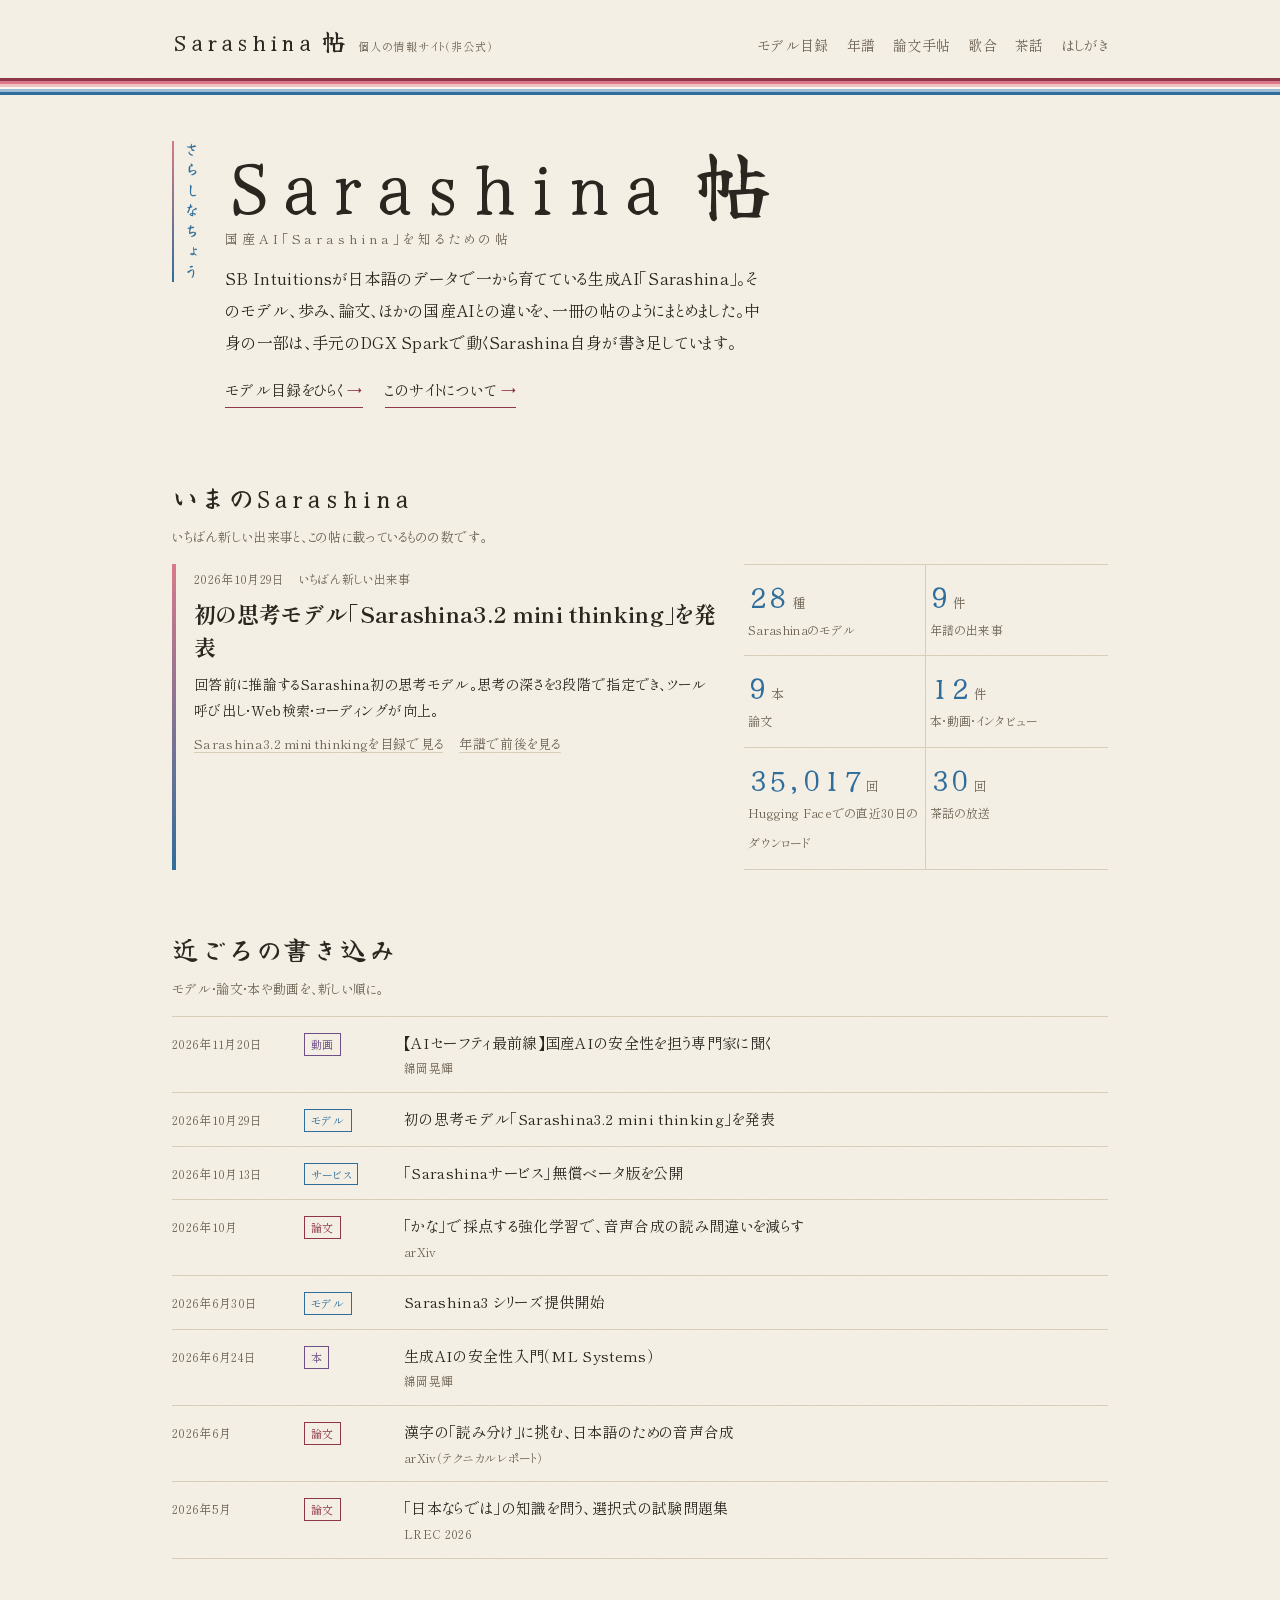
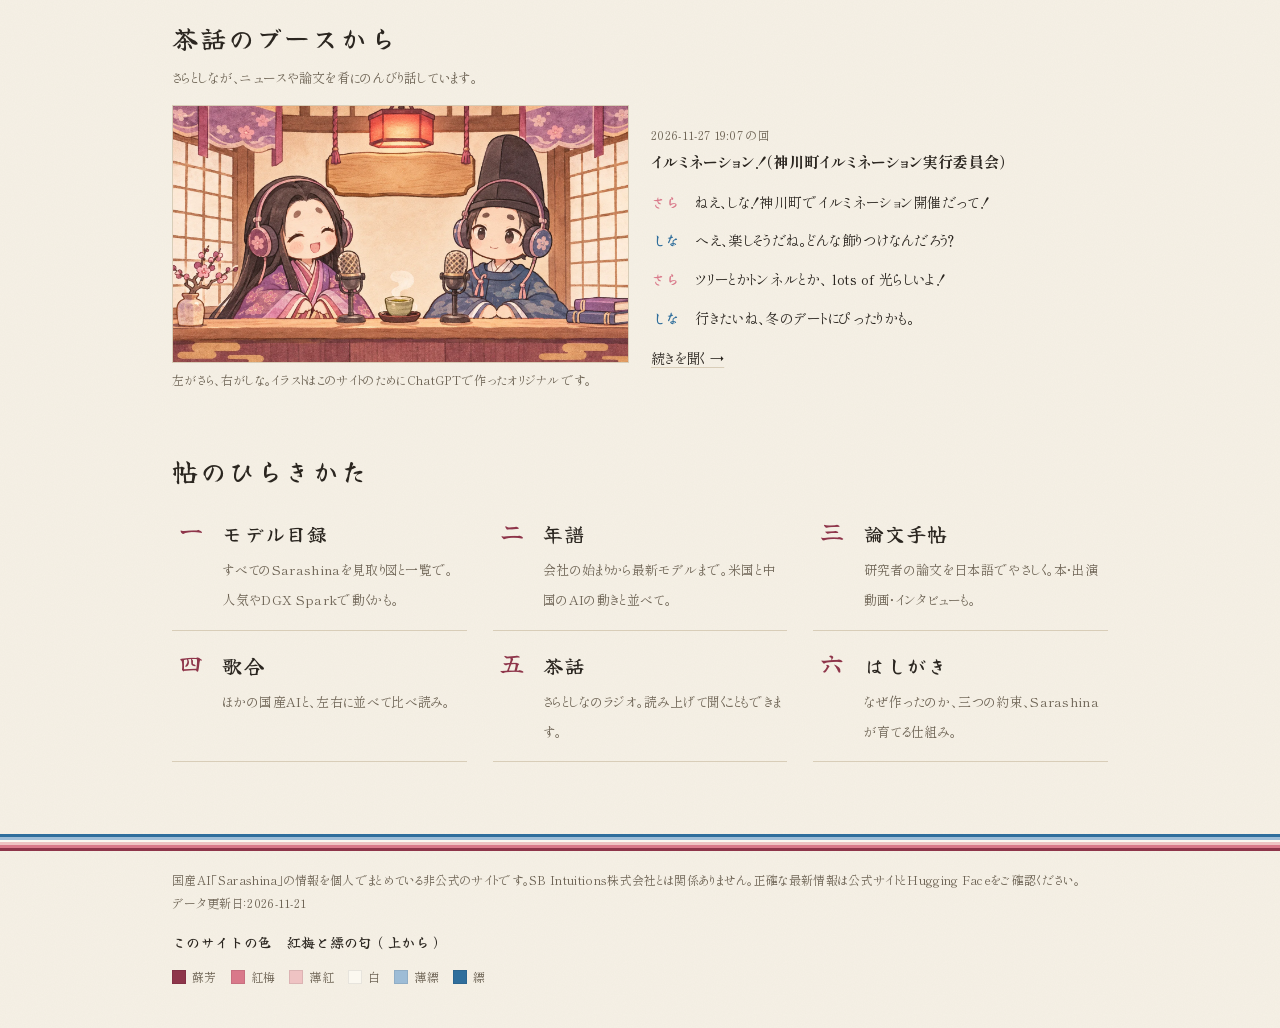
==== docs/index.html @ 3d603eda "茶話 2026-11-27 19:07：イルミネーション！（神川町イルミネーション実行委員会）" ====
<!DOCTYPE html>
<html lang="ja">
<head>
<meta charset="utf-8">
<meta name="viewport" content="width=device-width, initial-scale=1">
<meta name="theme-color" content="#F6F1E6">
<meta name="color-scheme" content="light only">
<title>Sarashina 帖（非公式）｜国産AI「Sarashina」を知るための帖</title>
<meta name="description" content="SB Intuitionsが日本で一から育てている生成AI「Sarashina」の、モデル・年譜・論文・比べ読み・ラジオをひとつにまとめた非公式ファンサイト。">
<style>
/* 3ページ共通のスタイル。色は :root の変数だけを変えれば全体に反映される。 */
/* 書体：見出しは筆の「Yuji Syuku」、本文は「Shippori Mincho」（どちらもGoogle Fonts） */
@import url("https://fonts.googleapis.com/css2?family=Yuji+Syuku&family=Shippori+Mincho:wght@400;600;700&display=swap");

:root {
  color-scheme: light;     /* スマホがダークモードでも、和紙の明るい地で見せる */

  /* 地と墨 */
  --paper: #F6F1E6;        /* 生成りの和紙 */
  --paper-2: #EEE6D6;      /* 練色（ねりいろ） */
  --ink: #2B2620;          /* 墨 */
  --sub: #6E6455;          /* 枯茶（からちゃ）寄りの灰 */
  --rule: #D8CDB8;         /* 砥粉（とのこ）寄り */

  /* 平安装束の色。帯（--juni）と、年譜の色分けに使う */
  --suou: #8E354A;         /* 蘇芳（すおう） */
  --kobai: #D9798A;        /* 紅梅（こうばい） */
  --usubeni: #EFC3C3;      /* 薄紅（うすべに） */
  --shiro: #FBF8F0;        /* 白 */
  --moegi: #9AAE3E;        /* 萌黄（もえぎ） */
  --usuhanada: #9DBCD6;    /* 薄縹（うすはなだ） */
  --hanada: #2F6E9C;       /* 縹（はなだ） */
  --futaai: #6E4F86;       /* 二藍（ふたあい） */
  --kikuchiba: #B4862E;    /* 黄朽葉（きくちば） */
  --aokuchiba: #6B7A33;    /* 青朽葉（あおくちば） */
  --nibi: #9A9387;         /* 鈍色（にびいろ） */
  --ouni: #C0623A;         /* 黄丹（おうに）寄りの丹 */

  --brand: var(--hanada);
  --accent: var(--suou);
  /* 「紅梅の匂」と「縹の匂」を白で分けたかさね（同じ色の濃淡を重ねる） */
  --juni: linear-gradient(180deg,
    var(--suou) 0 3px, var(--kobai) 3px 6px, var(--usubeni) 6px 9px, var(--shiro) 9px 11px,
    var(--usuhanada) 11px 14px, var(--hanada) 14px 17px);
  --kasane-v: linear-gradient(180deg, var(--kobai), var(--hanada));
  --c-company: var(--futaai);
  --c-release: var(--hanada);
  --c-service: var(--kikuchiba);
  --c-hf: var(--aokuchiba);
  --c-world: var(--nibi);
  --c-china: var(--ouni);
  --fude: "Yuji Syuku", "Hiragino Mincho ProN", "Yu Mincho", serif;
  --mincho: "Shippori Mincho", "Hiragino Mincho ProN", "Yu Mincho", serif;
  --gothic: var(--mincho);
}

* { box-sizing: border-box; }
html { -webkit-text-size-adjust: 100%; }
body {
  margin: 0; background: var(--paper); color: var(--ink);
  font-family: var(--mincho); font-size: 16px; line-height: 1.9;
  background-image: url("data:image/svg+xml,%3Csvg xmlns='http://www.w3.org/2000/svg' width='160' height='160'%3E%3Cfilter id='n'%3E%3CfeTurbulence type='fractalNoise' baseFrequency='.9' numOctaves='2' stitchTiles='stitch'/%3E%3CfeColorMatrix values='0 0 0 0 .45 0 0 0 0 .38 0 0 0 0 .28 0 0 0 .06 0'/%3E%3C/filter%3E%3Crect width='160' height='160' filter='url(%23n)'/%3E%3C/svg%3E");
  font-feature-settings: "palt"; letter-spacing: .02em;
}
a { color: inherit; text-decoration-color: var(--rule); text-underline-offset: 3px; }
a:hover { text-decoration-color: var(--brand); }

/* ---- 柱（サイト共通の見出し帯） ---- */
.masthead { position: relative; }
.masthead::after { content: ""; display: block; height: 17px; background: var(--juni); }
.masthead-inner {
  max-width: 980px; margin: 0 auto; padding: 18px 22px 14px;
  display: flex; align-items: baseline; justify-content: space-between; gap: 16px; flex-wrap: wrap;
}
.site-name { font-family: var(--fude); font-weight: 400; font-size: 24px; letter-spacing: .08em; text-decoration: none; }
.site-name small { font-family: var(--gothic); font-weight: 400; font-size: 11px; color: var(--sub); letter-spacing: .1em; margin-left: 10px; }
.site-nav { display: flex; flex-wrap: wrap; gap: 4px 18px; font-size: 14px; }
.site-nav a { text-decoration: none; color: var(--sub); padding-bottom: 3px; border-bottom: 2px solid transparent; }
.site-nav a[aria-current="page"] { color: var(--ink); border-bottom-color: var(--brand); }

/* ---- ページ見出し ---- */
.page-head {
  max-width: 980px; margin: 0 auto; padding: 46px 22px 26px;
  display: grid; grid-template-columns: auto 1fr; gap: 26px; align-items: start;
}
.tate {
  writing-mode: vertical-rl; font-family: var(--fude); font-size: 15px; letter-spacing: .35em;
  color: var(--brand); padding-left: 10px; line-height: 1;
  border-left: 2px solid transparent; border-image: var(--kasane-v) 1;
}
.page-head h1 {
  font-family: var(--fude); font-weight: 400; font-size: clamp(34px, 8vw, 52px);
  line-height: 1.2; margin: 0 0 14px; letter-spacing: .08em;
}
.page-head p { margin: 0; color: var(--sub); max-width: 40em; }

main { max-width: 980px; margin: 0 auto; padding: 0 22px 72px; }

/* ---- 絞り込み（ボタンではなく文字の並び） ---- */
.filters { border-top: 1px solid var(--rule); border-bottom: 1px solid var(--rule); padding: 10px 0; margin-bottom: 8px; }
.filter-row { display: flex; flex-wrap: wrap; align-items: baseline; gap: 4px 16px; padding: 4px 0; font-size: 14px; }
.filter-row .label { color: var(--sub); font-size: 12px; min-width: 4.5em; }
.opt {
  font: inherit; background: none; border: 0; padding: 0 0 2px; cursor: pointer; color: var(--sub);
  border-bottom: 1px solid transparent; letter-spacing: inherit;
}
.opt[aria-pressed="true"] { color: var(--ink); border-bottom-color: var(--brand); }
.opt:focus-visible, .search:focus-visible { outline: 2px solid var(--brand); outline-offset: 2px; }
.search {
  width: 100%; font: inherit; color: var(--ink); background: transparent;
  border: 0; border-bottom: 1px solid var(--rule); padding: 6px 0; margin-bottom: 6px;
}
.search::placeholder { color: var(--sub); }
.count { font-size: 12px; color: var(--sub); margin: 10px 0 0; }

/* ---- 目録の一項目 ---- */
.entry { border-bottom: 1px solid var(--rule); padding: 22px 0; }
.entry-meta { font-size: 12px; color: var(--sub); display: flex; flex-wrap: wrap; gap: 4px 14px; }
.entry-meta .kind { color: var(--accent); }
.entry h2 { font-family: var(--mincho); font-weight: 700; color: var(--ink); font-size: 21px; line-height: 1.45; margin: 4px 0 8px; letter-spacing: .03em; }
.entry p { margin: 6px 0; }
.mark { font-size: 11px; color: var(--sub); border: 1px solid var(--rule); padding: 0 6px; }
.mark.warn { color: var(--c-service); border-color: currentColor; }
.unk { color: var(--sub); }
.links { font-size: 13px; display: flex; flex-wrap: wrap; gap: 4px 16px; margin-top: 8px; color: var(--sub); }

.note { font-size: 12px; color: var(--sub); margin-top: 32px; line-height: 1.9; }

/* ---- 奥付 ---- */
.colophon::before { content: ""; display: block; height: 17px; background: var(--juni); transform: scaleY(-1); }
.colophon-inner { max-width: 980px; margin: 0 auto; padding: 18px 22px 40px; font-size: 12px; color: var(--sub); }

.irome { display: flex; flex-wrap: wrap; gap: 6px 14px; margin-top: 10px; }
.irome span { display: inline-flex; align-items: center; gap: 6px; }
.irome i { width: 14px; height: 14px; display: inline-block; background: var(--c); }
.irome-title { margin-top: 14px; font-family: var(--fude); font-size: 14px; color: var(--ink); }
.irome i { box-shadow: inset 0 0 0 1px rgba(0,0,0,.08); }

.hero { max-width: 980px; margin: 0 auto; padding: 46px 22px 10px;
  display: grid; grid-template-columns: auto 1fr; gap: 26px; align-items: start; }
.hero h1 { font-family: var(--fude); font-weight: 400; font-size: clamp(44px, 11vw, 76px); line-height: 1.1; margin: 0 0 16px; letter-spacing: .08em; }
.hero h1 small { display: block; font-family: var(--mincho); font-size: 13px; letter-spacing: .3em; color: var(--sub); margin-top: 8px; }
.hero .lead { font-size: 16px; line-height: 2; max-width: 34em; margin: 0 0 18px; }
.hero .go { display: flex; flex-wrap: wrap; gap: 10px 22px; font-size: 15px; }
.hero .go a { text-decoration: none; border-bottom: 1px solid var(--accent); padding-bottom: 2px; }
.hero .go a::after { content: " →"; color: var(--accent); }

.sec { margin-top: 54px; }
.sec > h2 { font-family: var(--fude); font-weight: 400; font-size: 26px; letter-spacing: .08em; margin: 0 0 4px; }
.sec > .sub { font-size: 13px; color: var(--sub); margin: 0 0 14px; }

/* いまのSarashina */
.now { display: grid; grid-template-columns: minmax(0, 3fr) minmax(0, 2fr); gap: 26px; align-items: stretch; }
.latest { border-left: 4px solid transparent; border-image: var(--kasane-v) 1; padding: 4px 0 4px 18px; }
.latest .meta { font-size: 12px; color: var(--sub); display: flex; flex-wrap: wrap; gap: 4px 14px; }
.latest h3 { font-size: 22px; line-height: 1.5; margin: 6px 0 8px; }
.latest p { margin: 0 0 8px; font-size: 14px; }
.counts { display: grid; grid-template-columns: repeat(2, minmax(0, 1fr)); gap: 0; border-top: 1px solid var(--rule); }
.counts a { display: block; padding: 12px 4px; border-bottom: 1px solid var(--rule); text-decoration: none; color: inherit; }
.counts a:nth-child(odd) { border-right: 1px solid var(--rule); }
.counts b { display: block; font-family: var(--fude); font-weight: 400; font-size: 30px; line-height: 1.2; color: var(--brand); }
.counts b small { font-family: var(--mincho); font-size: 13px; color: var(--sub); margin-left: 3px; }
.counts span { font-size: 12px; color: var(--sub); }

/* 近ごろの書き込み */
.recent { list-style: none; margin: 0; padding: 0; border-top: 1px solid var(--rule); }
.recent li { border-bottom: 1px solid var(--rule); }
.recent a { display: grid; grid-template-columns: 7.5em 5.5em 1fr; gap: 4px 12px; padding: 12px 0; text-decoration: none; color: inherit; align-items: baseline; }
.recent .d { font-size: 12px; color: var(--sub); }
.recent .k { font-size: 11px; color: var(--c, var(--brand)); border: 1px solid currentColor; padding: 0 6px; justify-self: start; }
.recent .t { font-size: 15px; }
.recent .t small { display: block; font-size: 12px; color: var(--sub); }
.recent a:hover .t { text-decoration: underline; }

/* 茶話 */
.booth { display: grid; grid-template-columns: minmax(0, 1fr) minmax(0, 1fr); gap: 22px; align-items: center; }
.booth figure { margin: 0; }
.booth img { width: 100%; height: auto; display: block; border: 1px solid var(--rule); }
.booth figcaption { font-size: 12px; color: var(--sub); margin-top: 6px; }
.talk .head { font-size: 12px; color: var(--sub); margin-bottom: 6px; }
.talk .head b { color: var(--ink); font-family: var(--mincho); font-size: 15px; display: block; margin-top: 2px; }
.talk .ln { display: grid; grid-template-columns: 2.6em 1fr; gap: 8px; padding: 6px 0; font-size: 14px; }
.talk .ln .who { font-family: var(--fude); color: var(--kobai); }
.talk .ln.shina .who { color: var(--hanada); }
.talk .more { display: inline-block; margin-top: 8px; font-size: 14px; }

/* 帖のひらきかた */
.guide { display: grid; grid-template-columns: repeat(auto-fill, minmax(280px, 1fr)); gap: 0 26px; }
.guide a { display: grid; grid-template-columns: 2.4em 1fr; gap: 0 12px; padding: 16px 0; border-bottom: 1px solid var(--rule); text-decoration: none; color: inherit; }
.guide .n { font-family: var(--fude); font-size: 24px; color: var(--accent); line-height: 1.3; text-align: center; }
.guide b { display: block; font-family: var(--fude); font-weight: 400; font-size: 20px; letter-spacing: .06em; }
.guide span { font-size: 13px; color: var(--sub); }
.guide a:hover b { color: var(--brand); }

@media (max-width: 720px) {
  .now, .booth { grid-template-columns: 1fr; }
  .recent a { grid-template-columns: 6.8em 1fr; }
  .recent .t { grid-column: 1 / -1; }
}
</style>
</head>
<body>
<header class="masthead"><div class="masthead-inner"><a class="site-name" href="index.html">Sarashina 帖<small>個人の情報サイト（非公式）</small></a><nav class="site-nav" aria-label="サイト内"><a href="models.html">モデル目録</a><a href="timeline.html">年譜</a><a href="papers.html">論文手帖</a><a href="utaawase.html">歌合</a><a href="chat.html">茶話</a><a href="about.html">はしがき</a></nav></div></header>
<div class="hero">
  <div class="tate" aria-hidden="true">さらしなちょう</div>
  <div>
    <h1>Sarashina 帖<small>国産AI「Sarashina」を知るための帖</small></h1>
    <p class="lead">SB Intuitionsが日本語のデータで一から育てている生成AI「Sarashina」。そのモデル、歩み、論文、ほかの国産AIとの違いを、一冊の帖のようにまとめました。中身の一部は、手元のDGX Sparkで動くSarashina自身が書き足しています。</p>
    <div class="go">
      <a href="models.html">モデル目録をひらく</a>
      <a href="about.html">このサイトについて</a>
    </div>
  </div>
</div>

<main>
  <section class="sec" aria-labelledby="h-now">
    <h2 id="h-now">いまのSarashina</h2>
    <p class="sub">いちばん新しい出来事と、この帖に載っているものの数です。</p>
    <div class="now">
      <div class="latest" id="latest"></div>
      <div class="counts" id="counts"></div>
    </div>
  </section>

  <section class="sec" aria-labelledby="h-recent">
    <h2 id="h-recent">近ごろの書き込み</h2>
    <p class="sub">モデル・論文・本や動画を、新しい順に。</p>
    <ul class="recent" id="recent"></ul>
  </section>

  <section class="sec" aria-labelledby="h-chat">
    <h2 id="h-chat">茶話のブースから</h2>
    <p class="sub">さらとしなが、ニュースや論文を肴にのんびり話しています。</p>
    <div class="booth">
      <figure>
        <a href="chat.html"><img src="img/booth.webp" width="1600" height="900" alt="ラジオブースでマイクの前に座る、平安装束のさらとしな"></a>
        <figcaption>左がさら、右がしな。イラストはこのサイトのためにChatGPTで作ったオリジナルです。</figcaption>
      </figure>
      <div class="talk" id="talk"></div>
    </div>
  </section>

  <section class="sec" aria-labelledby="h-guide">
    <h2 id="h-guide">帖のひらきかた</h2>
    <div class="guide">
      <a href="models.html"><span class="n">一</span><div><b>モデル目録</b><span>すべてのSarashinaを見取り図と一覧で。人気やDGX Sparkで動くかも。</span></div></a>
      <a href="timeline.html"><span class="n">二</span><div><b>年譜</b><span>会社の始まりから最新モデルまで。米国と中国のAIの動きと並べて。</span></div></a>
      <a href="papers.html"><span class="n">三</span><div><b>論文手帖</b><span>研究者の論文を日本語でやさしく。本・出演動画・インタビューも。</span></div></a>
      <a href="utaawase.html"><span class="n">四</span><div><b>歌合</b><span>ほかの国産AIと、左右に並べて比べ読み。</span></div></a>
      <a href="chat.html"><span class="n">五</span><div><b>茶話</b><span>さらとしなのラジオ。読み上げて聞くこともできます。</span></div></a>
      <a href="about.html"><span class="n">六</span><div><b>はしがき</b><span>なぜ作ったのか、三つの約束、Sarashinaが育てる仕組み。</span></div></a>
    </div>
  </section>
</main>
<footer class="colophon"><div class="colophon-inner">国産AI「Sarashina」の情報を個人でまとめている非公式のサイトです。SB Intuitions株式会社とは関係ありません。正確な最新情報は公式サイトとHugging Faceをご確認ください。<br>データ更新日：<span id="updated"></span><div class="irome-title">このサイトの色　紅梅と縹の匂（上から）</div><div class="irome"><span style="--c:var(--suou)"><i></i>蘇芳</span><span style="--c:var(--kobai)"><i></i>紅梅</span><span style="--c:var(--usubeni)"><i></i>薄紅</span><span style="--c:var(--shiro)"><i></i>白</span><span style="--c:var(--usuhanada)"><i></i>薄縹</span><span style="--c:var(--hanada)"><i></i>縹</span></div></div></footer>

<script id="site-data" type="application/json">{"updated_at": "2026-11-21", "models": [{"id": "sarashina1-7b", "name": "Sarashina1-7B", "generation": "Sarashina1", "kind": "base", "modality": ["text"], "params_b": 7, "architecture": "GPT-NeoX（RoPE）", "training_tokens": "1.0T", "context_length": null, "license": {"name": "MIT", "commercial": true}, "availability": "open_weights", "released": "2024-06-07", "hf_repo": "sbintuitions/sarashina1-7b", "spark": "ok", "notes": "指示チューニングなしの事前学習モデル。", "sources": ["https://huggingface.co/sbintuitions/sarashina1-65b"]}, {"id": "sarashina1-13b", "name": "Sarashina1-13B", "generation": "Sarashina1", "kind": "base", "modality": ["text"], "params_b": 13, "architecture": "GPT-NeoX（RoPE）", "training_tokens": "1.0T", "context_length": null, "license": {"name": "MIT", "commercial": true}, "availability": "open_weights", "released": "2024-06-07", "hf_repo": "sbintuitions/sarashina1-13b", "spark": "ok", "notes": "指示チューニングなしの事前学習モデル。", "sources": ["https://huggingface.co/sbintuitions/sarashina1-65b"]}, {"id": "sarashina1-65b", "name": "Sarashina1-65B", "generation": "Sarashina1", "kind": "base", "modality": ["text"], "params_b": 65, "architecture": "GPT-NeoX（RoPE）、80層、語彙51,200", "training_tokens": "800B", "context_length": null, "license": {"name": "MIT", "commercial": true}, "availability": "open_weights", "released": "2024-06-07", "hf_repo": "sbintuitions/sarashina1-65b", "spark": "quant", "notes": "日本語Common Crawl（クリーニング後 約550Bトークン）で学習。指示チューニングなし。", "sources": ["https://huggingface.co/sbintuitions/sarashina1-65b"]}, {"id": "sarashina2-7b", "name": "Sarashina2-7B", "generation": "Sarashina2", "kind": "base", "modality": ["text"], "params_b": 7, "architecture": "Llama系（RoPE、SwiGLU）、語彙102,400", "training_tokens": "2.1T", "context_length": null, "license": {"name": "MIT", "commercial": true}, "availability": "open_weights", "released": "2024-06-07", "hf_repo": "sbintuitions/sarashina2-7b", "spark": "ok", "notes": "トークナイザは use_fast=False 指定が必要。指示チューニングなし。", "sources": ["https://huggingface.co/sbintuitions/sarashina2-7b", "https://labindex.pages.dev/outputs/sb-intuitions/sarashina2"]}, {"id": "sarashina2-13b", "name": "Sarashina2-13B", "generation": "Sarashina2", "kind": "base", "modality": ["text"], "params_b": 13, "architecture": "Llama系（RoPE、SwiGLU）、語彙102,400", "training_tokens": "2.1T", "context_length": null, "license": {"name": "MIT", "commercial": true}, "availability": "open_weights", "released": "2024-06-07", "hf_repo": "sbintuitions/sarashina2-13b", "spark": "ok", "notes": "Sarashina2-Vision-14Bのベース。指示チューニングなし。", "sources": ["https://labindex.pages.dev/outputs/sb-intuitions/sarashina2"]}, {"id": "sarashina2-70b", "name": "Sarashina2-70B", "generation": "Sarashina2", "kind": "base", "modality": ["text"], "params_b": 70, "architecture": "Llama系、80層、隠れ次元8192、語彙102,400", "training_tokens": "2.1T", "context_length": null, "license": {"name": "MIT", "commercial": true}, "availability": "open_weights", "released": "2024-08-06", "hf_repo": "sbintuitions/sarashina2-70b", "spark": "quant", "notes": "Sarashina2-8x70Bのベース。指示チューニングなし。", "sources": ["https://labindex.pages.dev/outputs/sb-intuitions/sarashina2"]}, {"id": "sarashina2-8x70b", "name": "Sarashina2-8x70B", "generation": "Sarashina2", "kind": "base", "modality": ["text"], "params_b": 465, "architecture": "MoE（Sarashina2-70Bをsparse upcycling）", "training_tokens": null, "context_length": null, "license": {"name": "Sarashina Model NonCommercial License", "commercial": false}, "availability": "open_weights", "released": "2024-11-05", "hf_repo": "sbintuitions/sarashina2-8x70b", "spark": "no", "notes": "公式発表は2024-11-08。BF16推論にはH100×16台が必要とされる。「4,600億パラメータ」はこのモデルの総パラメータ数。", "sources": ["https://huggingface.co/sbintuitions/sarashina2-8x70b", "https://www.sbintuitions.co.jp/en/news/press/20241108_01"]}, {"id": "sarashina2.1-1b", "name": "Sarashina2.1-1B", "generation": "Sarashina2.1", "kind": "base", "modality": ["text"], "params_b": 1, "architecture": null, "training_tokens": "10T（第1段階）", "context_length": null, "license": {"name": null, "commercial": null}, "availability": "open_weights", "released": "2024-11-26", "hf_repo": "sbintuitions/sarashina2.1-1b", "spark": "ok", "notes": "sarashina-embedding-v1-1bのベース。", "sources": ["https://huggingface.co/sbintuitions/sarashina2.1-1b"]}, {"id": "sarashina2.2-0.5b-instruct", "name": "Sarashina2.2-0.5B-instruct-v0.1", "generation": "Sarashina2.2", "kind": "instruct", "modality": ["text"], "params_b": 0.5, "architecture": null, "training_tokens": null, "context_length": null, "license": {"name": "MIT", "commercial": true}, "availability": "open_weights", "released": "2025-02-26", "hf_repo": "sbintuitions/sarashina2.2-0.5b-instruct-v0.1", "spark": "ok", "notes": "Japanese MT Bench 4.55。エッジ・軽量用途。", "sources": ["https://huggingface.co/sbintuitions/sarashina2.2-0.5b-instruct-v0.1"]}, {"id": "sarashina2.2-1b-instruct", "name": "Sarashina2.2-1B-instruct-v0.1", "generation": "Sarashina2.2", "kind": "instruct", "modality": ["text"], "params_b": 1, "architecture": null, "training_tokens": null, "context_length": null, "license": {"name": "MIT", "commercial": true}, "availability": "open_weights", "released": "2025-02-26", "hf_repo": "sbintuitions/sarashina2.2-1b-instruct-v0.1", "spark": "ok", "notes": "Japanese MT Bench 5.09。", "sources": ["https://huggingface.co/sbintuitions/sarashina2.2-1b-instruct-v0.1"]}, {"id": "sarashina2.2-3b-instruct", "name": "Sarashina2.2-3B-instruct-v0.1", "generation": "Sarashina2.2", "kind": "instruct", "modality": ["text"], "params_b": 3, "architecture": null, "training_tokens": null, "context_length": null, "license": {"name": "MIT", "commercial": true}, "availability": "open_weights", "released": "2025-02-26", "hf_repo": "sbintuitions/sarashina2.2-3b-instruct-v0.1", "spark": "ok", "notes": "Elyza-tasks-100 3.75、Japanese MT Bench 6.51。ローカルで動くSarashinaの本命。このサイトの更新担当候補。", "sources": ["https://huggingface.co/sbintuitions/sarashina2.2-3b-instruct-v0.1"]}, {"id": "sarashina2.2-base", "name": "Sarashina2.2-0.5B / 1B / 3B（事前学習）", "generation": "Sarashina2.2", "kind": "base", "modality": ["text"], "params_b": 3, "architecture": null, "training_tokens": null, "context_length": null, "license": {"name": "MIT", "commercial": true}, "availability": "open_weights", "released": "2025-03-03", "hf_repo": "sbintuitions/sarashina2.2-3b", "spark": "ok", "notes": "0.5B・1B・3Bの3サイズ。3段階の学習で構築。ファインチューニングの土台向け。", "sources": ["https://huggingface.co/sbintuitions/sarashina2.2-3b", "https://huggingface.co/sbintuitions/sarashina2.2-1b"], "short": "0.5〜3B", "hf_repos": ["sbintuitions/sarashina2.2-0.5b", "sbintuitions/sarashina2.2-1b", "sbintuitions/sarashina2.2-3b"]}, {"id": "sarashina2-vision-8b", "name": "Sarashina2-Vision-8B", "generation": "Sarashina2", "kind": "vision", "modality": ["text", "image"], "params_b": 8, "architecture": null, "training_tokens": null, "context_length": null, "license": {"name": null, "commercial": null}, "availability": "open_weights", "released": "2025-03-09", "hf_repo": "sbintuitions/sarashina2-vision-8b", "spark": "ok", "notes": "画像理解（VLM）。", "sources": ["https://huggingface.co/sbintuitions/sarashina2-vision-8b"]}, {"id": "sarashina2-vision-14b", "name": "Sarashina2-Vision-14B", "generation": "Sarashina2", "kind": "vision", "modality": ["text", "image"], "params_b": 14, "architecture": "Sarashina2-13B ＋ Qwen2-VL-7Bの画像エンコーダ", "training_tokens": null, "context_length": null, "license": {"name": "MIT", "commercial": true}, "availability": "open_weights", "released": "2025-03-09", "hf_repo": "sbintuitions/sarashina2-vision-14b", "spark": "ok", "notes": "画像理解（VLM）。", "sources": ["https://huggingface.co/sbintuitions/sarashina2-vision-14b"]}, {"id": "sarashina-embedding-v1-1b", "name": "Sarashina-Embedding-v1-1B", "generation": "Embedding", "kind": "embedding", "modality": ["text"], "params_b": 1.2, "architecture": "Sarashina2.1-1Bベース、1,792次元", "training_tokens": null, "context_length": 8192, "license": {"name": "Sarashina Model NonCommercial License", "commercial": false}, "availability": "open_weights", "released": "2024-11-22", "hf_repo": "sbintuitions/sarashina-embedding-v1-1b", "spark": "ok", "notes": "公開当時、JMTEB 16データセット平均で最高水準。", "sources": ["https://huggingface.co/sbintuitions/sarashina-embedding-v1-1b"], "lineage": "Sarashina2.1"}, {"id": "sarashina-embedding-v2-1b", "name": "Sarashina-Embedding-v2-1B", "generation": "Embedding", "kind": "embedding", "modality": ["text"], "params_b": 1, "architecture": null, "training_tokens": null, "context_length": 8192, "license": {"name": "Sarashina Model NonCommercial License", "commercial": false}, "availability": "open_weights", "released": "2025-07-30", "hf_repo": "sbintuitions/sarashina-embedding-v2-1b", "spark": "ok", "notes": "", "sources": ["https://www.issoh.co.jp/tech/details/11856/"], "lineage": "Sarashina2.2"}, {"id": "sarashina2.2-vision-3b", "name": "Sarashina2.2-Vision-3B", "generation": "Sarashina2.2", "kind": "vision", "modality": ["text", "image"], "params_b": 3.8, "architecture": null, "training_tokens": null, "context_length": null, "license": {"name": "MIT", "commercial": true}, "availability": "open_weights", "released": "2025-11-19", "hf_repo": "sbintuitions/sarashina2.2-vision-3b", "spark": "ok", "notes": "画像理解（VLM）。", "sources": ["https://www.issoh.co.jp/tech/details/11856/"]}, {"id": "sarashina2-mini", "name": "Sarashina2 mini", "generation": "Sarashina2", "kind": "instruct", "modality": ["text"], "params_b": null, "architecture": null, "training_tokens": null, "context_length": null, "license": {"name": "API（提供元の利用規約に従う）", "commercial": null}, "availability": "api", "released": "2025-11", "hf_repo": null, "spark": "api", "notes": "商用APIとして提供。Sarashina3の提供開始に伴い、旧Sarashina APIは新規申し込みを終了。", "sources": ["https://weel.co.jp/media/tech/sarashina/", "https://www.issoh.co.jp/tech/details/11856/"]}, {"id": "sarashina2.2-ocr", "name": "Sarashina2.2-OCR", "generation": "Sarashina2.2", "kind": "ocr", "modality": ["text", "image"], "params_b": 3, "architecture": null, "training_tokens": null, "context_length": null, "license": {"name": "MIT", "commercial": true}, "availability": "open_weights", "released": "2026-03-22", "hf_repo": "sbintuitions/sarashina2.2-ocr", "spark": "ok", "notes": "日英ドキュメントOCR。縦書きや複雑なレイアウトの日本語文書に強い（VJRODaでCER 22.6）。HF上の表示は4B。", "sources": ["https://huggingface.co/sbintuitions/sarashina2.2-ocr", "https://www.issoh.co.jp/tech/details/11856/"]}, {"id": "sarashina2.2-tts", "name": "Sarashina2.2-TTS", "generation": "Sarashina2.2", "kind": "tts", "modality": ["text", "audio"], "params_b": 0.8, "architecture": "Sarashina2.2-0.5Bベース", "training_tokens": null, "context_length": null, "license": {"name": "Sarashina Model NonCommercial License", "commercial": false}, "availability": "open_weights", "released": "2026-04-16", "hf_repo": "sbintuitions/sarashina2.2-tts", "spark": "ok", "notes": "日本語中心の音声合成。短い参照音声からのゼロショット話者生成、ナレーション・放送・会話などの話し方、日英の混在に対応。", "sources": ["https://huggingface.co/sbintuitions/sarashina2.2-tts"]}, {"id": "sarashina3-mini", "name": "Sarashina3 mini", "generation": "Sarashina3", "kind": "instruct", "modality": ["text"], "params_b": null, "architecture": "フルスクラッチ開発", "training_tokens": "約30T", "context_length": 131072, "license": {"name": "API（提供元の利用規約に従う）", "commercial": null}, "availability": "api", "released": "2026-06-30", "hf_repo": null, "spark": "api", "notes": "標準モデル。ツール呼び出し対応。公式評価で全体的にGPT-4.1やQwen3-235B-A22B-Instruct-2507と同程度、日本文化QA（JamC-QA）では上回る。Cloud PF Type Aと、無償ベータの「Sarashinaサービス」で利用可能。", "sources": ["https://www.sbintuitions.co.jp/blog/entry/2026/06/30/100000/", "https://docs.sarashina.ai/models"]}, {"id": "sarashina3-nano", "name": "Sarashina3 nano", "generation": "Sarashina3", "kind": "instruct", "modality": ["text"], "params_b": null, "architecture": "フルスクラッチ開発", "training_tokens": "約30T", "context_length": 131072, "license": {"name": "API（提供元の利用規約に従う）", "commercial": null}, "availability": "api", "released": "2026-06-30", "hf_repo": null, "spark": "api", "notes": "軽量・高速モデル。分類・タグ付け・要約などの大量処理向け。公式評価で日本語などでQwen3-4B-Instruct-2507を上回る。", "sources": ["https://www.sbintuitions.co.jp/blog/entry/2026/06/30/100000/", "https://docs.sarashina.ai/models"]}, {"id": "sarashina3-guard", "name": "Sarashina3 guard", "generation": "Sarashina3", "kind": "guard", "modality": ["text"], "params_b": null, "architecture": null, "training_tokens": null, "context_length": 65536, "license": {"name": "API（提供元の利用規約に従う）", "commercial": null}, "availability": "api", "released": "2026-06-30", "hf_repo": null, "spark": "api", "notes": "入力の安全性を判定する専用モデル（文章は生成しない）。有害な入力にはT1〜T12のカテゴリコードを返す。", "sources": ["https://docs.sarashina.ai/models"]}, {"id": "sarashina3-embedding", "name": "Sarashina3 embedding", "generation": "Sarashina3", "kind": "embedding", "modality": ["text"], "params_b": null, "architecture": "1,536次元（256次元まで削減可）", "training_tokens": null, "context_length": 8000, "license": {"name": "API（提供元の利用規約に従う）", "commercial": null}, "availability": "api", "released": "2026-06-30", "hf_repo": null, "spark": "api", "notes": "検索・分類・クラスタリングなど7種類のタスク指定に対応。", "sources": ["https://docs.sarashina.ai/models"]}, {"id": "sarashina3-rerank", "name": "Sarashina3 rerank", "generation": "Sarashina3", "kind": "rerank", "modality": ["text"], "params_b": null, "architecture": "クロスエンコーダ", "training_tokens": null, "context_length": 8000, "license": {"name": "API（提供元の利用規約に従う）", "commercial": null}, "availability": "api", "released": "2026-06-30", "hf_repo": null, "spark": "api", "notes": "検索結果やRAG候補の並べ替え。独自の順位付けルールを指定できるCUSTOMIZEモードあり。", "sources": ["https://docs.sarashina.ai/models"]}, {"id": "sarashina3-translate", "name": "Sarashina3 translate", "generation": "Sarashina3", "kind": "translate", "modality": ["text"], "params_b": null, "architecture": null, "training_tokens": null, "context_length": null, "license": {"name": "API（提供元の利用規約に従う）", "commercial": null}, "availability": "api", "released": "2026-10-13", "hf_repo": null, "spark": "api", "notes": "日英・英日翻訳。無償ベータ「Sarashinaサービス」で公開。後継はSarashina3.2 translate。", "sources": ["https://www.watch.impress.co.jp/docs/news/2147706.html"]}, {"id": "sarashina3.2-mini-thinking", "name": "Sarashina3.2 mini thinking", "generation": "Sarashina3.2", "kind": "thinking", "modality": ["text"], "params_b": null, "architecture": null, "training_tokens": null, "context_length": 131072, "license": {"name": "API（提供元の利用規約に従う）", "commercial": null}, "availability": "api", "released": "2026-10-29", "hf_repo": null, "spark": "api", "notes": "Sarashina初の思考（推論）モデル。reasoning_effortでlow/medium/highの3段階を指定。ツール呼び出し・Web検索・コーディングが向上。", "sources": ["https://www.sbbit.jp/article/cont1/187994", "https://docs.sarashina.ai/models"]}, {"id": "sarashina3.2-translate", "name": "Sarashina3.2 translate", "generation": "Sarashina3.2", "kind": "translate", "modality": ["text"], "params_b": null, "architecture": null, "training_tokens": null, "context_length": null, "license": {"name": "API（提供元の利用規約に従う）", "commercial": null}, "availability": "api", "released": null, "hf_repo": null, "spark": "api", "notes": "Sarashina3 translateの後継。入力は最大5,000文字。日本語出力の文体（である調／です・ます調）を指定可能（ベータ）。", "sources": ["https://docs.sarashina.ai/models"]}], "events": [{"id": "founded", "date": "2023-08-04", "kind": "company", "title": "SB Intuitions が本格稼働", "summary": "2023年3月に準備会社として設立され、8月1日に社名をSB Intuitionsに変更。日本語に特化した国産LLMの研究開発会社として本格稼働を発表。", "models": [], "sources": ["https://www.softbank.jp/corp/news/press/sbkk/2023/20230804_02"]}, {"id": "sarashina1-2-open", "date": "2024-06-14", "kind": "release", "title": "Sarashina1・Sarashina2 を同時公開", "summary": "条件の異なる2系統の事前学習モデルを研究開発の促進のために公開。どちらも指示チューニングなしのモデル。", "models": ["sarashina1-7b", "sarashina1-13b", "sarashina1-65b", "sarashina2-7b", "sarashina2-13b"], "sources": ["https://www.sbintuitions.co.jp/en/news/press/20240614_01/"]}, {"id": "sarashina2-70b-open", "date": "2024-08-07", "kind": "release", "title": "Sarashina2-70B を公開", "summary": "700億パラメータのモデルをMITライセンスで公開。のちの8x70Bのベースになる。", "models": ["sarashina2-70b"], "sources": ["https://www.sbintuitions.co.jp/en/news/press/20240614_01/"]}, {"id": "sarashina2-8x70b-open", "date": "2024-11-08", "kind": "release", "title": "Sarashina2-8x70B（4,600億パラメータ級MoE）を公開", "summary": "Sarashina2-70Bをsparse upcyclingで拡張したMixture-of-Expertsモデル。社内の複数の日本語ベンチマークで最高性能。", "models": ["sarashina2-8x70b"], "sources": ["https://www.sbintuitions.co.jp/en/news/press/20241108_01"]}, {"id": "sarashina2-mini-api", "date": "2025-11", "kind": "service", "title": "Sarashina2 mini の商用API提供を開始", "summary": "Sarashinaシリーズとして初めて、商用APIとして提供。", "models": ["sarashina2-mini"], "sources": ["https://weel.co.jp/media/tech/sarashina/"]}, {"id": "cloud-pf-type-a", "date": "2026-04-17", "kind": "service", "title": "ソフトバンクが「Cloud PF Type A」でのSarashina提供を発表", "summary": "Oracle Alloyを採用したソブリンクラウドで、Sarashinaを使った生成AIサービスを6月から順次提供すると発表。", "models": [], "sources": ["https://internet.watch.impress.co.jp/docs/news/2102336.html"]}, {"id": "sarashina3-launch", "date": "2026-06-30", "kind": "release", "title": "Sarashina3 シリーズ提供開始", "summary": "約30兆トークンで学習したフルスクラッチの第3世代。mini・nano・guard・embedding・rerankの5モデルを、国内データセンターのCloud PF Type Aで提供。", "models": ["sarashina3-mini", "sarashina3-nano", "sarashina3-guard", "sarashina3-embedding", "sarashina3-rerank"], "sources": ["https://www.sbintuitions.co.jp/blog/entry/2026/06/30/100000/", "https://www.sbbit.jp/article/cont1/185977"]}, {"id": "sarashina-service-beta", "date": "2026-10-13", "kind": "service", "title": "「Sarashinaサービス」無償ベータ版を公開", "summary": "Googleアカウントで誰でも使えるAPIとチャットを無料で公開。translateを加えた6モデルが利用可能に。", "models": ["sarashina3-translate"], "sources": ["https://www.watch.impress.co.jp/docs/news/2147706.html"]}, {"id": "sarashina3.2-thinking", "date": "2026-10-29", "kind": "release", "title": "初の思考モデル「Sarashina3.2 mini thinking」を発表", "summary": "回答前に推論するSarashina初の思考モデル。思考の深さを3段階で指定でき、ツール呼び出し・Web検索・コーディングが向上。", "models": ["sarashina3.2-mini-thinking"], "sources": ["https://www.sbbit.jp/article/cont1/187994"]}], "world": [{"id": "gpt-4", "date": "2023-03-14", "company": "openai", "title": "GPT-4 発表", "summary": "画像入力にも対応したマルチモーダルモデル。有料のChatGPT Plusで提供開始。", "sources": ["https://openai.com/GPT-4", "https://forest.watch.impress.co.jp/docs/news/1485848.html"]}, {"id": "gemini-1", "date": "2023-12-06", "company": "google", "title": "Gemini 1.0 発表", "summary": "Ultra・Pro・Nanoの3サイズ。最初からマルチモーダルで学習したモデルとして登場し、Bardに搭載。", "sources": ["https://news.mynavi.jp/article/20231207-2834930/"]}, {"id": "gpt-4o", "date": "2024-05-13", "company": "openai", "title": "GPT-4o 発表", "summary": "テキスト・音声・画像をリアルタイムに扱うモデル。ChatGPTの無料ユーザーにも提供。", "sources": ["https://openai.com/ja-JP/index/hello-gpt-4o/"]}, {"id": "claude-3-5-sonnet", "date": "2024-06-20", "company": "anthropic", "title": "Claude 3.5 Sonnet 発表", "summary": "Claude 3 Opusの2倍の速度で、多くのベンチマークでGPT-4oと同等以上。", "sources": ["https://forest.watch.impress.co.jp/docs/news/1602260.html"]}, {"id": "deepseek-v3", "date": "2024-12-26", "company": "deepseek", "title": "DeepSeek-V3 公開", "summary": "総パラメータ6710億（うち370億が動く）のMoEモデルを重みごと公開。GPT-4o級の性能を、制限付きのH800 GPUと低い学習費用で実現したとされ、翌月の騒ぎの下地になった。", "sources": ["https://www.deepseek.com/en/news/deepseek-v3/", "https://gigazine.net/gsc_news/en/20241227-deepseek-v3"]}, {"id": "deepseek-shock", "date": "2025-01-27", "company": "deepseek", "title": "DeepSeekショック（DeepSeek-R1）", "summary": "1月に公開された推論モデルR1がOpenAI o1に迫ると話題になり、米国市場でAI関連株が急落。エヌビディアは1日で株価が約17%下がり、時価総額が史上最大の5890億ドル減った。", "sources": ["https://forbesjapan.com/articles/detail/76755", "https://www.businessinsider.jp/article/stock-selloff-ai-deepseek-nvidia-investing-bull-market-strategy-2025-1/"]}, {"id": "qwen3", "date": "2025-04-29", "company": "alibaba", "title": "Qwen3 公開（アリババ）", "summary": "0.6B〜32Bの6モデルと、MoEの30B・235Bの計8モデルをすべてオープンに。考える／考えないを切り替える「ハイブリッド推論」を初めて搭載。", "sources": ["https://cloud.watch.impress.co.jp/docs/news/2011436.html", "https://www.alibabacloud.com/press-room/alibaba-introduces-qwen3-setting-new-benchmark"]}, {"id": "kimi-k2", "date": "2025-07-11", "company": "moonshot", "title": "Kimi K2 公開（Moonshot AI）", "summary": "総パラメータ1兆のMoEモデルをオープンに公開。独自の最適化手法MuonClipで大規模な学習を安定させ、コーディングやエージェントの性能で注目された。", "sources": ["https://www.itmedia.co.jp/aiplus/articles/2507/15/news051.html", "https://gihyo.jp/article/2025/07/kimi-k2"]}, {"id": "glm-4-5", "date": "2025-07-28", "company": "zhipu", "title": "GLM-4.5 公開（Zhipu AI、のちのZ.ai）", "summary": "推論・コーディング・エージェントを一つにまとめたオープンモデル。この頃から社名をZ.aiとして海外展開を強める。", "sources": ["https://www.digitimes.com/news/a20250729VL204.html", "https://simonwillison.net/2025/Jul/28/"]}, {"id": "gpt-5", "date": "2025-08-07", "company": "openai", "title": "GPT-5 発表", "summary": "高速応答と深い推論を自動で切り替える統合システム。無料ユーザーを含む全ユーザーに提供。", "sources": ["https://openai.com/ja-JP/index/gpt-5-new-era-of-work/"]}, {"id": "kimi-k2-thinking", "date": "2025-11-06", "company": "moonshot", "title": "Kimi K2 Thinking 公開", "summary": "K2に考える力を加えたオープンな推論モデル。人の手を借りずに200〜300回続けて道具を呼び出せるとされた。", "sources": ["https://siliconangle.com/2025/11/07/moonshot-launches-open-source-kimi-k2-thinking-ai-trillion-parameters-reasoning-capabilities/"]}, {"id": "gemini-3", "date": "2025-11-18", "company": "google", "title": "Gemini 3 発表", "summary": "Gemini 3 Proを公開。推論とマルチモーダル理解で前世代のGemini 2.5 Proを大きく上回る。", "sources": ["https://news.mynavi.jp/article/20251119-3687422/"]}, {"id": "claude-opus-4-6", "date": "2026-02-05", "company": "anthropic", "title": "Claude Opus 4.6 発表", "summary": "コーディングと長時間の作業継続を強化。Opusクラスで初めて100万トークンの文脈（ベータ）に対応。", "sources": ["https://itbrief.co.uk/story/anthropic-unveils-claude-opus-4-6-for-deeper-coding-work"]}, {"id": "glm-5", "date": "2026-02-11", "company": "zhipu", "title": "GLM-5 公開（Z.ai）", "summary": "総パラメータ7440億のオープンモデルをMITライセンスで公開。「長い作業をこなすエージェント」を前面に出し、Claude Opus 4.5に迫るとした。Zhipuは同年1月に香港で上場。", "sources": ["https://huggingface.co/blog/mlabonne/glm-5", "https://the-decoder.com/chinese-ai-lab-zhipu-releases-glm-5-under-mit-license-claims-parity-with-top-western-models/"]}, {"id": "qwen3-5", "date": "2026-02-16", "company": "alibaba", "title": "Qwen3.5 公開（アリババ）", "summary": "文章・画像・動画をはじめから一緒に学んだネイティブなマルチモーダルモデル。旗艦の397B-A17Bを重みごと公開し、春節前の中国勢の新モデルラッシュの一つになった。", "sources": ["https://www.alibabagroup.com/document-1960233590314762240", "https://gigazine.net/gsc_news/en/20260217-qwen3-5-397b-a17b"]}, {"id": "claude-mythos-preview", "date": "2026-04-07", "company": "anthropic", "title": "Claude Mythos Preview 発表", "summary": "高度なサイバー能力を持つため、一部の組織に限定して提供された最上位モデル。", "sources": ["https://gigazine.net/news/20260610-claude-mythos-fable/"]}, {"id": "deepseek-v4", "date": "2026-04-24", "company": "deepseek", "title": "DeepSeek-V4 プレビュー公開", "summary": "R1からほぼ1年。V4-ProとV4-Flashの2種類を重みごと公開し、100万トークンの文脈を安く使えることを打ち出した。", "sources": ["https://www.deepseek.com/en/transparency/", "https://thenextweb.com/news/deepseek-v4-pro-flash-launch-open-source"]}, {"id": "gemini-3-5-flash", "date": "2026-05", "company": "google", "title": "Gemini 3.5 Flash 発表（Google I/O 2026）", "summary": "Gemini 3.5ファミリーの第一弾。高速なFlash系ながらGemini 3.1 Pro並みの賢さ。", "sources": ["https://k-tai.watch.impress.co.jp/docs/news/2110020.html"]}, {"id": "claude-fable-5", "date": "2026-06-09", "company": "anthropic", "title": "Claude Fable 5・Mythos 5 発表", "summary": "Mythosクラスの能力をセーフガード付きで初めて一般公開。", "sources": ["https://www.itmedia.co.jp/news/article/2606/10/1260610058/"]}, {"id": "glm-5-2", "date": "2026-06-13", "company": "zhipu", "title": "GLM-5.2 公開（Z.ai）", "summary": "長時間の自律的なコーディング向けの旗艦モデル。100万トークンの文脈に対応し、重みはMITライセンスで公開。", "sources": ["https://aiweekly.co/alerts/zais-glm-52-brings-1m-token-context-to-open-weight-coding", "https://infoworld.com/article/4186136/z-ai-pitches-glm-5-2-for-long-running-software-engineering-tasks.html"]}, {"id": "gpt-5-6", "date": "2026-06-26", "company": "openai", "title": "GPT-5.6（Sol・Terra・Luna）発表", "summary": "米国政府の要請により、限定プレビューから段階的に提供。", "sources": ["https://openai.com/ja-JP/index/previewing-gpt-5-6-sol/"]}, {"id": "kimi-k3", "date": "2026-07-16", "company": "moonshot", "title": "Kimi K3 発表（Kimiショック）", "summary": "総パラメータ2.8兆の、過去最大級のオープンウェイトモデル。Arenaのコーディング部門で中国のモデルとして初めて首位になり、「DeepSeekショックの再来」と言われた。", "sources": ["https://axios.com/2026/07/16/moonshot-kimi-ai-china-model-openai-anthropic", "https://english.ahram.org.eg/News/573092.aspx", "https://agora-web.jp/archives/260717062310.html"]}, {"id": "gemini-3-6-flash", "date": "2026-07-21", "company": "google", "title": "Gemini 3.6 Flash など3モデル発表", "summary": "効率と価格を重視した新モデル群。Gemini 4の事前学習も予告。", "sources": ["https://forest.watch.impress.co.jp/docs/news/2126740.html"]}, {"id": "gpt-6-astra", "date": "2026-09-03", "company": "openai", "title": "GPT-6 Astra 発表", "summary": "コンピューター操作やコーディングを大きく強化した新世代モデル。一部の組織から提供開始。", "sources": ["https://openai.com/ja-JP/index/gpt-6-astra/"]}], "papers": [{"id": "kana-reward-rl", "title": "Pronunciation-Oriented Reinforcement Learning for Japanese Text-to-Speech with Kana-Domain ASR Rewards", "title_ja": "「かな」で採点する強化学習で、音声合成の読み間違いを減らす", "authors": ["Shiao Zhu", "Lianbo Liu", "Kai Washizaki", "Koki Nikaido", "Yui Sudo"], "venue": "arXiv", "date": "2026-10", "topic": "speech", "summary": "音声合成の強化学習で、漢字かな交じりの文字起こしではなく「かな」の読みで正誤を採点する方法を提案。", "points": ["漢字は文脈で読みが変わり、同じ読みでも書き方が複数あるため、普通の文字起こしで採点すると読み間違いを見逃しやすい。", "かなで書き起こす音声認識モデルを使って報酬を計算し、GRPOで学習させた。", "狙った漢字の読み誤りが相対的に約26%減り、良い状態に達するまでの学習量も大幅に少なくて済んだ。"], "sarashina": "Sarashina2.2-TTSの言語モデル部分をそのまま学習の出発点にした、TTSの続編にあたる研究。", "models": ["sarashina2.2-tts"], "links": {"paper": "https://arxiv.org/abs/2610.07575"}, "sources": ["https://arxiv.org/html/2610.07575v1"]}, {"id": "sarashina2.2-tts", "title": "Sarashina2.2-TTS: Tackling Kanji Polyphony in Japanese Speech Generation via Data Scaling and Targeted Data Synthesis", "title_ja": "漢字の「読み分け」に挑む、日本語のための音声合成", "authors": ["Lianbo Liu", "Shiao Zhu", "Kai Washizaki", "Reo Yoneyama", "Haesung Jeon", "Mengjie Zhao", "Yusuke Fujita", "Hao Shi", "Nao Yoshida", "Yuan Gao", "Roman Koshkin", "Yukiya Hono", "Yui Sudo"], "venue": "arXiv（テクニカルレポート）", "date": "2026-06", "topic": "speech", "summary": "LLMをもとにした音声合成は英語・中国語中心で進んできたが、日本語に特有の「同じ漢字の読み分け」に正面から取り組んだ。", "points": ["音声データを大規模に増やすことと、読み間違えやすい箇所を狙って学習データを合成することの二本立て。", "評価用に、常用漢字の文脈ごとの読みを確かめる「常用漢字読みベンチマーク」も公開。", "短い参照音声から話者の声を再現するゼロショット生成にも対応。"], "sarashina": "Sarashina2.2-0.5Bを土台にした音声合成モデルで、重みとコードも公開されている（非商用ライセンス）。", "models": ["sarashina2.2-tts"], "links": {"paper": "https://arxiv.org/abs/2606.25369", "code": "https://github.com/sbintuitions/sarashina2.2-tts"}, "sources": ["https://arxiv.org/html/2606.25369v1", "https://huggingface.co/sbintuitions/sarashina2.2-tts"]}, {"id": "jamc-qa", "title": "JamC-QA: A Multiple-Choice Question Answering Benchmark for Japan-Specific Knowledge", "title_ja": "「日本ならでは」の知識を問う、選択式の試験問題集", "authors": ["Teruaki Oka", "Tomohide Shibata", "Nao Yoshida"], "venue": "LREC 2026", "date": "2026-05", "topic": "evaluation", "summary": "英語からの翻訳や資格試験由来ではない、日本固有の知識を測るための評価用データを一から作った。", "points": ["人が一から書いた2,309問で、文化・風習・地域・地理・歴史・行政・法律・医療の8分野。", "簡単すぎる問題は弱いモデルで解かせてふるい落とした。", "一般的なベンチマークで強い多言語モデルも日本固有の話題では伸び悩み、日本語モデルは文化や地域の知識で強みを見せた。"], "sarashina": "公開モデルの中ではSarashina2-8x70Bが最も高い正答率（約0.725）。Sarashina3の公式評価でも、日本文化の知識を測る指標として使われている。", "models": ["sarashina2-8x70b", "sarashina3-mini"], "links": {"paper": "https://aclanthology.org/2026.lrec-1.356/"}, "sources": ["https://aclanthology.org/2026.lrec-1.356.pdf"]}, {"id": "jmteb", "title": "JMTEB and JMTEB-lite: Japanese Massive Text Embedding Benchmark and Its Lightweight Version", "title_ja": "日本語の「文章ベクトル化」を測るものさしと、その軽量版", "authors": ["Shengzhe Li", "Masaya Ohagi", "Ryokan Ri", "Akihiko Fukuchi", "Tomohide Shibata", "Daisuke Kawahara"], "venue": "LREC 2026", "date": "2026-05", "topic": "evaluation", "summary": "検索やRAGの土台になる日本語テキスト埋め込みモデルを、5種類のタスク・28データセットで総合評価するベンチマーク。", "points": ["全部を回すと時間と計算資源がかかるため、手強い「紛らわしい文書」は残しつつ簡単な文書を減らした軽量版JMTEB-liteも作った。", "軽量版は平均で約5倍速く、モデルの順位や点数は本家とほぼ一致。", "40モデルを比べた結果、検索性能を大きく左右していたのは弱教師ありの事前学習だった。"], "sarashina": "Sarashina-Embedding-v1-1Bは公開当時このJMTEBで最高水準の平均点を記録。Sarashina3 embeddingの性能もJMTEBの点数で示されている。", "models": ["sarashina-embedding-v1-1b", "sarashina-embedding-v2-1b", "sarashina3-embedding"], "links": {"paper": "https://aclanthology.org/2026.lrec-1.588/", "data": "https://huggingface.co/datasets/sbintuitions/JMTEB"}, "sources": ["https://aclanthology.org/2026.lrec-1.588.pdf"]}, {"id": "wso-iclr2026", "title": "Pre-training LLM without Learning Rate Decay Enhances Supervised Fine-tuning", "title_ja": "事前学習の最後に学習率を下げないほうが、仕上げの学習で伸びる", "authors": ["Kazuki Yano", "Shun Kiyono", "Sosuke Kobayashi", "Sho Takase", "Jun Suzuki"], "venue": "ICLR 2026", "date": "2026-04", "topic": "pretraining", "summary": "学習率の下げ方は事前学習の損失ではなく、指示チューニング（SFT）後の性能で評価すべきだと主張し、最後まで学習率を下げない方式を提案。", "points": ["学習率を下げる方式は事前学習の損失やゼロショットの成績では勝つが、SFTをした後の平均点では下げない方式が最も良かった。", "1Bと8BのLlama 3型モデルで確認し、中間学習を挟む3段階の設定でも同じ傾向。", "下げない方式のモデルは損失の地形が「平ら」で、平らなほどSFTで伸びやすいという関係も見つかった。"], "sarashina": "実験はLlama 3型のモデルで、Sarashinaは直接は登場しない。Sarashinaの事前学習に携わる研究者による、学習方法そのものの研究。", "models": [], "links": {"paper": "https://openreview.net/forum?id=JnebU2QLdH", "blog": "https://www.sbintuitions.co.jp/blog/entry/2026/04/23/081304"}, "sources": ["https://www.sbintuitions.co.jp/blog/entry/2026/04/23/081304"]}, {"id": "upcycling-scaling-laws", "title": "Scaling Laws for Upcycling Mixture-of-Experts Language Models", "title_ja": "小さなモデルを「作り直して」大きなMoEにするときの法則", "authors": ["Seng Pei Liew", "Takuya Kato", "Sho Takase"], "venue": "ICML 2025", "date": "2025-06", "topic": "pretraining", "summary": "学習済みの小さなモデルを再利用して、大きく効率的なMoEモデルを作る「アップサイクリング」のスケーリング則を調べた。", "points": ["学習コストを抑える手段としてのアップサイクリングを、データ量や元モデルの条件を変えて体系的に検証。", "データを増やせば増やすほど良くなるとは限らず、元のモデルがどう学習されたかにも結果が左右される。", "結果をもとに、アップサイクリングを効果的に使うための指針を示した。"], "sarashina": "Sarashina2-8x70Bは、まさにSarashina2-70Bをアップサイクリングして作られたMoEモデル。その手法を深掘りした研究。", "models": ["sarashina2-8x70b"], "links": {"paper": "https://openreview.net/forum?id=ZBBo19jldX", "blog": "https://www.sbintuitions.co.jp/blog/entry/2025/06/20/143234", "code": "https://github.com/sbintuitions/sparse-upcycling-scaling-laws"}, "sources": ["https://www.sbintuitions.co.jp/blog/entry/2025/06/20/143234"]}, {"id": "large-vocab", "title": "Large Vocabulary Size Improves Large Language Models", "title_ja": "語彙は大きいほうが、LLMは賢くなる", "authors": ["Sho Takase", "Ryokan Ri", "Shun Kiyono", "Takuya Kato"], "venue": "Findings of ACL 2025", "date": "2025-07", "topic": "pretraining", "summary": "トークナイザの語彙数を5千から50万まで変えて、英語と日本語のモデルを一から学習させ、語彙が大きいほど性能が上がることを示した。", "points": ["英語・日本語のどちらでも、大きな語彙のほうが良い結果になった。", "学習済みの英語中心モデル（Llama2 7B）を日本語で追加学習する場合に、新しい語彙へ差し替える簡単な方法も提案。", "その方法は元の語彙のまま続けるよりも良く、言語に合った語彙の大切さを示している。"], "sarashina": "Sarashina2は語彙数102,400という大きめの語彙を採用しており、日本語を少ないトークンで扱えることを強みにしている。その設計の背景にある問いを扱った研究。", "models": [], "links": {"paper": "https://aclanthology.org/2025.findings-acl.57/"}, "sources": ["https://aclanthology.org/2025.findings-acl.57.pdf", "https://www.sbintuitions.co.jp/blog/entry/2024/06/26/115641"]}, {"id": "mergeprint", "title": "MergePrint: Merge-Resistant Fingerprints for Robust Black-box Ownership Verification of Large Language Models", "title_ja": "ほかのモデルと混ぜられても消えない、LLMの「指紋」", "authors": ["Shojiro Yamabe", "Futa Waseda", "Tsubasa Takahashi", "Koki Wataoka"], "venue": "ACL 2025", "date": "2025-07", "topic": "trust", "summary": "公開したモデルが他のモデルとマージ（合成）されても、元が自分たちのモデルだと外から確かめられるようにする指紋の手法。", "points": ["モデルの中身を見られない状態（ブラックボックス）でも所有者を確認できることを目指す。", "モデルのマージで指紋が消えにくいように設計されている。"], "sarashina": "重みを公開しているSarashinaのようなモデルにとって、派生モデルの出どころを確かめる技術は将来の課題になる。Sarashinaへの適用が論文で述べられているわけではない。", "models": [], "links": {"announce": "https://www.sbintuitions.co.jp/news/info/20250630_02/"}, "sources": ["https://www.sbintuitions.co.jp/news/info/20250630_02/"]}, {"id": "persona-dpo", "title": "Persona-Consistent Dialogue Generation via Pseudo Preference Tuning", "title_ja": "キャラクターがぶれない対話AIを、手間をかけずに鍛える", "authors": ["Junya Takayama", "Masaya Ohagi", "Tomoya Mizumoto", "Katsumasa Yoshikawa"], "venue": "COLING 2025", "date": "2025-01", "topic": "dialogue", "summary": "対話AIが設定された人物像（ペルソナ）と矛盾しない返答をするよう、DPOで学習させる簡単な方法を提案。", "points": ["別の対話のペルソナとわざと入れ替えて作った返答を「悪い例」とみなし、人手で悪い例を集めなくても好みの学習ができるようにした。", "人手のラベル付けなしで、ペルソナとの一貫性を高められる。"], "sarashina": "実験にSarashina2-7B・13Bを使用。7Bでは評価スコアが47.59から61.50へ、13Bでは52.27から67.27へ上がった。", "models": ["sarashina2-7b", "sarashina2-13b"], "links": {"paper": "https://aclanthology.org/2025.coling-main.369/"}, "sources": ["https://aclanthology.org/2025.coling-main.369.pdf"]}], "kokusan": {"schema_version": 1, "updated_at": "2026-11-18", "field_notes": {"method": "scratch=フルスクラッチ（重みを一から学習） / continual=海外などの学習済みモデルに追加学習 / unknown=公開情報で確認できない", "rounds": "歌合の番。左方はいつもSarashina。result は left（左勝）/ right（右勝）/ draw（持）。判定は criterion に書いた事実だけで決め、総合的な優劣はつけない。", "gennai": "デジタル庁が政府の生成AI環境「源内」で試用する国産LLMとして2026年3月に選んだ7モデルに入っているか"}, "models": [{"id": "sarashina", "name": "Sarashina", "maker": "SB Intuitions（ソフトバンク）", "latest": "Sarashina3 / Sarashina3.2 mini thinking", "method": "scratch", "base": null, "size": "非公開（3系）／重み公開は0.5B〜3B（2.2系）など", "tokens": "約30T（Sarashina3）", "context": "128K（Sarashina3 mini・nano）", "open": "一部（2.2系はMIT、3系はAPIのみ）", "access": "無償ベータAPI・Cloud PF Type A・Hugging Face", "gennai": true, "note": "対話・思考・翻訳・埋め込み・リランク・安全判定・音声合成・OCR・画像理解まで、用途別のモデルを自社でそろえている。", "sources": ["https://www.sbintuitions.co.jp/blog/entry/2026/06/30/100000/", "https://docs.sarashina.ai/models"]}, {"id": "tsuzumi", "name": "tsuzumi 2", "maker": "NTT", "latest": "tsuzumi 2（2025年10月）", "method": "scratch", "base": null, "size": "30B", "tokens": null, "context": null, "open": "非公開（商用サービス）", "access": "オンプレミス・プライベートクラウド・Azureなど", "gennai": true, "note": "GPU1基のサーバーでも動く軽さが特長。金融・医療・自治体の専門知識を強化。", "sources": ["https://it.impress.co.jp/articles/-/28511", "https://atmarkit.itmedia.co.jp/ait/articles/2510/23/news048.html"]}, {"id": "plamo", "name": "PLaMo", "maker": "Preferred Networks（PFN）", "latest": "PLaMo 3.0 Prime（2026年6月）", "method": "scratch", "base": null, "size": null, "tokens": null, "context": "256K（PLaMo 3.0 Prime）", "open": "3.0 PrimeはAPI・オンプレミス提供", "access": "API・オンプレミス・Amazon Bedrock Marketplaceなど", "gennai": true, "note": "NICTとの共同研究による事前学習モデルがベース。じっくり考えるReasoningと速いNon-reasoningの2種類。源内に選ばれたのは前世代のPLaMo 2.0 Prime。", "sources": ["https://forest.watch.impress.co.jp/docs/news/2119200.html", "https://weel.co.jp/media/tech/plamo-3-0-prime/"]}, {"id": "llm-jp", "name": "LLM-jp", "maker": "国立情報学研究所（NII）", "latest": "LLM-jp-4.1（2026年9月）", "method": "scratch", "base": null, "size": "8B・32B-A3B（MoE）・33B", "tokens": "約12T（LLM-jp-4）", "context": "約65K（LLM-jp-4）", "open": "公開（LLM-jp-4はApache 2.0、学習コーパスやレシピも公開）", "access": "Hugging Faceで重みを公開", "gennai": false, "note": "学習データまで公開している、最も開かれた国産モデル。画像も扱えるLLM-jp-4-VLもある。", "sources": ["https://www.nii.ac.jp/news/upload/nii_newsrelease_20260403.pdf", "https://pc.watch.impress.co.jp/docs/news/2144150.html", "https://abci.ai/ja/acceleration_program/fy25/FY25-52.pdf"]}, {"id": "stockmark", "name": "Stockmark-100B", "maker": "ストックマーク", "latest": "Stockmark-100B", "method": "scratch", "base": null, "size": "100B", "tokens": null, "context": null, "open": null, "access": null, "gennai": false, "note": "解説記事でフルスクラッチ組に分類されているモデル。", "sources": ["https://www.itmedia.co.jp/aiplus/article/2608/05/2000000386/2"]}, {"id": "cotomi", "name": "cotomi", "maker": "NEC", "latest": "cotomi v3", "method": "unknown", "base": null, "size": null, "tokens": null, "context": null, "open": "非公開（商用サービス）", "access": "NECのサービスとして提供", "gennai": true, "note": "NEC独自のモデル。高速さと大きな日本語辞書（トークナイザ）を特長に挙げている。", "sources": ["https://www.nec.com/en/global/ir/pdf/library/241127/241127_02.pdf", "https://ai-revolution.co.jp/media/japan-llm-7-comparison/"]}, {"id": "takane", "name": "Takane", "maker": "富士通", "latest": "Takane 32B", "method": "continual", "base": "Cohere Command R+", "size": "32B", "tokens": null, "context": null, "open": "非公開（商用サービス）", "access": "Fujitsu Kozuchi など", "gennai": true, "note": "カナダCohereと共同開発。日本のビジネス文書への理解を重視。", "sources": ["https://it.impress.co.jp/articles/-/26586"]}, {"id": "elyza", "name": "ELYZA", "maker": "ELYZA（KDDIグループ）", "latest": "Llama-3.1-ELYZA-JP-70B ほか", "method": "continual", "base": "Meta Llama（最近はLLM-jp-4ベースのモデルも）", "size": "70B など", "tokens": null, "context": null, "open": "一部公開", "access": "API・重み公開など", "gennai": true, "note": "Llamaを日本語で鍛えたモデルで知られる。2026年10月には国産のLLM-jp-4をベースにした推論モデルも公開。", "sources": ["https://www.itmedia.co.jp/aiplus/article/2608/05/2000000386/2", "https://www.issoh.co.jp/md/tech/11305"]}, {"id": "swallow", "name": "Swallow", "maker": "東京科学大学・産業技術総合研究所など", "latest": "Swallow LLM", "method": "continual", "base": "海外のオープンモデル", "size": null, "tokens": null, "context": null, "open": "公開", "access": "Hugging Faceで重みを公開", "gennai": false, "note": "海外の強いオープンモデルに日本語を大量に追加学習させる研究系のモデル。", "sources": ["https://www.itmedia.co.jp/aiplus/article/2608/05/2000000386/2"]}], "rounds": [{"id": "r1", "theme": "学びの量", "question": "事前学習で読んだ文章の量は", "left": {"model": "sarashina", "label": "Sarashina3", "value": "約30兆トークン"}, "right": {"model": "llm-jp", "label": "LLM-jp-4", "value": "約12兆トークン"}, "result": "left", "judgment": "公表された事前学習の量では左が倍を超える。ただし量の多さがそのまま賢さではない、と添えておく。", "sources": ["https://www.sbintuitions.co.jp/blog/entry/2026/06/30/100000/", "https://www.nii.ac.jp/news/upload/nii_newsrelease_20260403.pdf"]}, {"id": "r2", "theme": "ひらかれ", "question": "誰でも手元に重みを取り込めるか", "left": {"model": "sarashina", "label": "Sarashina", "value": "2.2系の3B以下などを公開（MIT）。最新の3系はAPIのみ"}, "right": {"model": "llm-jp", "label": "LLM-jp-4", "value": "8B・32B-A3BをApache 2.0で公開。学習コーパスやレシピも公開"}, "result": "right", "judgment": "最新世代の重みと学習の材料まで差し出した右の、ひらかれた姿勢に軍配。", "sources": ["https://huggingface.co/sbintuitions/sarashina2.2-3b-instruct-v0.1", "https://abci.ai/ja/acceleration_program/fy25/FY25-52.pdf"]}, {"id": "r3", "theme": "身軽さ", "question": "一台の機械で動かせるか", "left": {"model": "sarashina", "label": "Sarashina2.2-3B", "value": "3Bの小型モデル。手元のPCやDGX Sparkで動く"}, "right": {"model": "tsuzumi", "label": "tsuzumi 2", "value": "30BながらGPU1基のサーバーで動く"}, "result": "draw", "judgment": "どちらも一台で動く。大きさの違う者同士ゆえ、持とする。", "sources": ["https://huggingface.co/sbintuitions/sarashina2.2-3b-instruct-v0.1", "https://it.impress.co.jp/articles/-/28511"]}, {"id": "r4", "theme": "長き文", "question": "一度に読める長さ（コンテキスト長）は", "left": {"model": "sarashina", "label": "Sarashina3 mini", "value": "128Kトークン"}, "right": {"model": "plamo", "label": "PLaMo 3.0 Prime", "value": "256Kトークン"}, "result": "right", "judgment": "一度に読める長さは右が倍。長い文書を丸ごと読ませる用途では右が勝る。", "sources": ["https://docs.sarashina.ai/models", "https://weel.co.jp/media/tech/plamo-3-0-prime/"]}, {"id": "r5", "theme": "思案", "question": "答える前に考える「思考モデル」を持つか", "left": {"model": "sarashina", "label": "Sarashina3.2 mini thinking", "value": "2026年10月発表。考える深さを3段階で指定できる"}, "right": {"model": "plamo", "label": "PLaMo 3.0 Prime（Reasoning）", "value": "2026年6月に正式リリース。速いNon-reasoningと使い分け"}, "result": "draw", "judgment": "どちらも思考モデルを備える。同じ物差しで測った成績がまだないので、持。", "sources": ["https://www.sbbit.jp/article/cont1/187994", "https://forest.watch.impress.co.jp/docs/news/2119200.html"]}, {"id": "r6", "theme": "品揃え", "question": "自社でそろえたモデルの種類は", "left": {"model": "sarashina", "label": "Sarashina", "value": "対話・思考・翻訳・埋め込み・リランク・安全判定・音声合成・OCR・画像理解"}, "right": {"model": "llm-jp", "label": "LLM-jp", "value": "テキスト（ベース・思考）と画像を扱えるVL"}, "result": "left", "judgment": "公開されている種類の多さでは左が勝る。検索の部品から声まで一門でそろえた幅は国産では珍しい。", "sources": ["https://docs.sarashina.ai/models", "https://pc.watch.impress.co.jp/docs/news/2144150.html"]}, {"id": "r7", "theme": "お上の目", "question": "デジタル庁「源内」の試用モデルに選ばれたか", "left": {"model": "sarashina", "label": "Sarashina2 mini", "value": "選定"}, "right": {"model": "tsuzumi", "label": "tsuzumi 2", "value": "選定"}, "result": "draw", "judgment": "ともに15の応募から選ばれた7つに入る。持。", "sources": ["https://ai-revolution.co.jp/media/japan-llm-7-comparison/", "https://exawizards.com/column/?p=10276"]}]}, "hf": {"fetched_at": "2026-11-22", "note": "downloads は直近30日、downloads_all_time は累計（Hugging Face API）。", "repos": {"sbintuitions/DuplexCascade": {"downloads": 0, "downloads_all_time": 0, "likes": 4}, "sbintuitions/diafill-llm-jp-3.1-13b-instruct4": {"downloads": 148, "downloads_all_time": 600, "likes": 6}, "sbintuitions/diafill-sarashina2.2-3b-instruct": {"downloads": 167, "downloads_all_time": 5373, "likes": 4}, "sbintuitions/hikari-medium": {"downloads": 223, "downloads_all_time": 457, "likes": 2}, "sbintuitions/kana-whisper": {"downloads": 38108, "downloads_all_time": 159096, "likes": 22}, "sbintuitions/modernbert-ja-130m": {"downloads": 12474, "downloads_all_time": 499178, "likes": 51}, "sbintuitions/modernbert-ja-30m": {"downloads": 2921, "downloads_all_time": 250675, "likes": 9}, "sbintuitions/modernbert-ja-310m": {"downloads": 33511, "downloads_all_time": 359573, "likes": 33}, "sbintuitions/modernbert-ja-70m": {"downloads": 2373, "downloads_all_time": 448973, "likes": 9}, "sbintuitions/nest-ja-0.1b": {"downloads": 146, "downloads_all_time": 2269, "likes": 7}, "sbintuitions/nest-ja-0.6b": {"downloads": 286, "downloads_all_time": 1575, "likes": 11}, "sbintuitions/sarashina-embedding-v1-1b": {"downloads": 753, "downloads_all_time": 550283, "likes": 38}, "sbintuitions/sarashina-embedding-v2-1b": {"downloads": 1757, "downloads_all_time": 82935, "likes": 28}, "sbintuitions/sarashina1-13b": {"downloads": 741, "downloads_all_time": 14868, "likes": 1}, "sbintuitions/sarashina1-65b": {"downloads": 81, "downloads_all_time": 14996, "likes": 6}, "sbintuitions/sarashina1-7b": {"downloads": 122, "downloads_all_time": 14974, "likes": 1}, "sbintuitions/sarashina2-13b": {"downloads": 1759, "downloads_all_time": 30953, "likes": 19}, "sbintuitions/sarashina2-70b": {"downloads": 116, "downloads_all_time": 23115, "likes": 17}, "sbintuitions/sarashina2-7b": {"downloads": 2060, "downloads_all_time": 57798, "likes": 29}, "sbintuitions/sarashina2-8x70b": {"downloads": 160, "downloads_all_time": 1169, "likes": 34}, "sbintuitions/sarashina2-vision-14b": {"downloads": 83, "downloads_all_time": 8457, "likes": 13}, "sbintuitions/sarashina2-vision-8b": {"downloads": 127, "downloads_all_time": 19057, "likes": 13}, "sbintuitions/sarashina2.1-1b": {"downloads": 104, "downloads_all_time": 5610, "likes": 21}, "sbintuitions/sarashina2.2-0.5b": {"downloads": 1357, "downloads_all_time": 83208, "likes": 16}, "sbintuitions/sarashina2.2-0.5b-instruct-v0.1": {"downloads": 2775, "downloads_all_time": 336811, "likes": 16}, "sbintuitions/sarashina2.2-1b": {"downloads": 973, "downloads_all_time": 22236, "likes": 14}, "sbintuitions/sarashina2.2-1b-instruct-v0.1": {"downloads": 2411, "downloads_all_time": 42765, "likes": 17}, "sbintuitions/sarashina2.2-3b": {"downloads": 1419, "downloads_all_time": 27027, "likes": 22}, "sbintuitions/sarashina2.2-3b-instruct-v0.1": {"downloads": 16357, "downloads_all_time": 183695, "likes": 39}, "sbintuitions/sarashina2.2-ocr": {"downloads": 1274, "downloads_all_time": 11030, "likes": 34}, "sbintuitions/sarashina2.2-tts": {"downloads": 1968, "downloads_all_time": 85053, "likes": 76}, "sbintuitions/sarashina2.2-vision-3b": {"downloads": 950, "downloads_all_time": 22037, "likes": 20}, "sbintuitions/tiny-lm": {"downloads": 10728, "downloads_all_time": 193962, "likes": 2}, "sbintuitions/tiny-lm-chat": {"downloads": 2328, "downloads_all_time": 62808, "likes": 2}}, "orgs": {"sbintuitions": {"label": "SB Intuitions（Sarashina）", "models": 34, "downloads": 140760, "downloads_all_time": 3622616, "likes": 636, "top": {"downloads": [{"id": "sbintuitions/kana-whisper", "value": 38108}, {"id": "sbintuitions/modernbert-ja-310m", "value": 33511}, {"id": "sbintuitions/sarashina2.2-3b-instruct-v0.1", "value": 16357}], "downloads_all_time": [{"id": "sbintuitions/sarashina-embedding-v1-1b", "value": 550283}, {"id": "sbintuitions/modernbert-ja-130m", "value": 499178}, {"id": "sbintuitions/modernbert-ja-70m", "value": 448973}], "likes": [{"id": "sbintuitions/sarashina2.2-tts", "value": 76}, {"id": "sbintuitions/modernbert-ja-130m", "value": 51}, {"id": "sbintuitions/sarashina2.2-3b-instruct-v0.1", "value": 39}]}}, "llm-jp": {"label": "LLM-jp（国立情報学研究所）", "models": 278, "downloads": 632019, "downloads_all_time": 6718767, "likes": 862, "top": {"downloads": [{"id": "llm-jp/llm-jp-4-33b-thinking-gguf", "value": 270794}, {"id": "llm-jp/llm-jp-4.1-8b-thinking", "value": 113401}, {"id": "llm-jp/llm-jp-3-150m", "value": 73748}], "downloads_all_time": [{"id": "llm-jp/llm-jp-3-3.7b-instruct", "value": 2363173}, {"id": "llm-jp/llm-jp-4-33b-thinking-gguf", "value": 788864}, {"id": "llm-jp/llm-jp-3-150m", "value": 608699}], "likes": [{"id": "llm-jp/llm-jp-4-8b-thinking", "value": 52}, {"id": "llm-jp/llm-jp-moshi-v1", "value": 49}, {"id": "llm-jp/llm-jp-4-33b-thinking", "value": 45}]}}, "pfnet": {"label": "Preferred Networks（PLaMo）", "models": 59, "downloads": 766767, "downloads_all_time": 3273641, "likes": 792, "top": {"downloads": [{"id": "pfnet/plamo-embedding-1b", "value": 407717}, {"id": "pfnet/plamo-3-translate-0.8b-GGUF", "value": 105096}, {"id": "pfnet/plamo-3-translate-2b-GGUF", "value": 77390}], "downloads_all_time": [{"id": "pfnet/plamo-embedding-1b", "value": 1521681}, {"id": "pfnet/plamo-2-1b", "value": 647280}, {"id": "pfnet/plamo-2-translate", "value": 216031}], "likes": [{"id": "pfnet/plamo-2-translate", "value": 130}, {"id": "pfnet/plamo-13b", "value": 86}, {"id": "pfnet/plamo-3-translate-0.8b", "value": 50}]}}, "tokyotech-llm": {"label": "Swallow（東京科学大学など）", "models": 138, "downloads": 55688, "downloads_all_time": 3140227, "likes": 559, "top": {"downloads": [{"id": "tokyotech-llm/Llama-3-Swallow-8B-Instruct-v0.1", "value": 9442}, {"id": "tokyotech-llm/Qwen3-Swallow-8B-RL-v0.2", "value": 5323}, {"id": "tokyotech-llm/Llama-3.1-Swallow-8B-Instruct-v0.5", "value": 5276}], "downloads_all_time": [{"id": "tokyotech-llm/Llama-3-Swallow-8B-Instruct-v0.1", "value": 371922}, {"id": "tokyotech-llm/Llama-3.1-Swallow-8B-Instruct-v0.5", "value": 291478}, {"id": "tokyotech-llm/Swallow-7b-instruct-hf", "value": 234825}], "likes": [{"id": "tokyotech-llm/Swallow-7b-instruct-hf", "value": 44}, {"id": "tokyotech-llm/Swallow-70b-instruct-hf", "value": 37}, {"id": "tokyotech-llm/Swallow-MS-7b-v0.1", "value": 29}]}}, "elyza": {"label": "ELYZA", "models": 20, "downloads": 68182, "downloads_all_time": 3112371, "likes": 695, "top": {"downloads": [{"id": "elyza/ELYZA-Shortcut-1.0-Qwen-7B", "value": 49274}, {"id": "elyza/Llama-3-ELYZA-JP-8B", "value": 4063}, {"id": "elyza/Llama-3-ELYZA-JP-8B-GGUF", "value": 2685}], "downloads_all_time": [{"id": "elyza/Llama-3-ELYZA-JP-8B", "value": 1080490}, {"id": "elyza/ELYZA-japanese-Llama-2-7b-instruct", "value": 897703}, {"id": "elyza/ELYZA-japanese-Llama-2-7b-fast-instruct", "value": 203493}], "likes": [{"id": "elyza/Llama-3-ELYZA-JP-8B", "value": 150}, {"id": "elyza/ELYZA-japanese-Llama-2-7b", "value": 95}, {"id": "elyza/ELYZA-japanese-Llama-2-7b-fast-instruct", "value": 83}]}}, "stockmark": {"label": "ストックマーク", "models": 14, "downloads": 3411, "downloads_all_time": 176049, "likes": 189, "top": {"downloads": [{"id": "stockmark/gpt-neox-japanese-1.4b", "value": 945}, {"id": "stockmark/stockmark-13b", "value": 847}, {"id": "stockmark/Stockmark-DocReasoner-Qwen2.5-VL-32B-FP8-dynamic", "value": 526}], "downloads_all_time": [{"id": "stockmark/stockmark-13b", "value": 63063}, {"id": "stockmark/stockmark-100b", "value": 27577}, {"id": "stockmark/gpt-neox-japanese-1.4b", "value": 27486}], "likes": [{"id": "stockmark/stockmark-13b", "value": 40}, {"id": "stockmark/stockmark-100b", "value": 34}, {"id": "stockmark/gpt-neox-japanese-1.4b", "value": 26}]}}}}, "paper_stats": {"fetched_at": "2026-11-22", "source": "Semantic Scholar Academic Graph API", "papers": {"kana-reward-rl": {"citations": 0, "influential": 0, "s2_url": "https://www.semanticscholar.org/paper/4c4f7a26a85d17c7e5e12e5fdfdc24585fccd99c", "matched_by": "arXiv:2610.07575"}, "mergeprint": {"citations": 12, "influential": 0, "s2_url": "https://www.semanticscholar.org/paper/f7b6508268b576f406c8b14a58be987335c4ac19", "matched_by": "title"}, "sarashina2.2-tts": {"citations": 7, "influential": 1, "s2_url": "https://www.semanticscholar.org/paper/ce0f3683ed472db6346203b0956191af9713a379", "matched_by": "arXiv:2606.25369"}, "upcycling-scaling-laws": {"citations": 15, "influential": 0, "s2_url": "https://www.semanticscholar.org/paper/217430d40cb54ddd29b6f5f13e78ad1899865ca5", "matched_by": "title"}, "wso-iclr2026": {"citations": 15, "influential": 0, "s2_url": "https://www.semanticscholar.org/paper/7bbba5def4ceae2726bbc810983f5569d2c0494e", "matched_by": "title"}}, "not_found": []}, "chat": {"schema_version": 1, "updated_at": "2026-11-27", "field_notes": {"episodes": "新しい順。updater/chat.py が2時間ごとに先頭へ追加し、最新120回だけ残す。"}, "episodes": [{"id": "20261127-1907", "at": "2026-11-27 19:07", "news": {"title": "イルミネーション！（神川町イルミネーション実行委員会）", "title_ja": "イルミネーション！（神川町イルミネーション実行委員会）", "paper_id": null, "lang": "ja", "kind": "light", "link": "https://news.google.com/rss/articles/CBMieEFVX3lxTE1icjlKQlRtMUl2c1N2UWpuVUM1MXpOLVNJbXM3YkhVNlRNOVRfS1AtNFVUTzJQemxZR0xFczNLcmJjT2FHbVZxdkMyeHRmTmJDcEZ3OTRRQk13ejRYR2NMT011el9XVkg2Y2dSZl9hQWx0bWQyZWpIVA?oc=5"}, "lines": [{"who": "さら", "text": "ねえ、しな！神川町でイルミネーション開催だって！"}, {"who": "しな", "text": "へえ、楽しそうだね。どんな飾りつけなんだろう？"}, {"who": "さら", "text": "ツリーとかトンネルとか、 lots of 光らしいよ！"}, {"who": "しな", "text": "行きたいね、冬のデートにぴったりかも。"}, {"who": "さら", "text": "あ、友達とピクニックしながら見るのも良いよね！"}, {"who": "しな", "text": "いろいろ計画するの、楽しいよね。"}, {"who": "さら", "text": "うん、じゃあまずは日程チェックしよ！"}, {"who": "しな", "text": "そうだね、楽しみだね！"}], "model": "sarashina2.2-3b", "made": {"voice": "sarashina2.2-3b"}}, {"id": "20261127-1607", "at": "2026-11-27 16:07", "news": {"title": "事前学習の最後に学習率を下げないほうが、仕上げの学習で伸びる", "title_ja": "事前学習の最後に学習率を下げないほうが、仕上げの学習で伸びる", "paper_id": "wso-iclr2026", "lang": "ja", "kind": "paper", "link": "https://openreview.net/forum?id=JnebU2QLdH"}, "lines": [{"who": "さら", "text": "今日は論文コーナー！事前学習の学習率維持の話だよ。"}, {"who": "しな", "text": "うん、学習率を下げない方式が仕上げの学習で伸びるみたい。"}, {"who": "さら", "text": "事前学習の損失より、SFT後の平均点が重要なんだね。"}, {"who": "しな", "text": "そう、Llama 3型モデルで確認された結果だよ。"}, {"who": "さら", "text": "学習率を下げないモデルは損失が平らになるんだって。"}, {"who": "しな", "text": "平らなほどSFTで伸びやすいみたい。面白いね。"}], "model": "sarashina2.2-3b", "made": {"voice": "sarashina2.2-3b"}}, {"id": "20261127-1307", "at": "2026-11-27 13:07", "news": {"title": "3割以上パフォーマンス向上したASUSのビデオカード「ProArt RTX 5080」でノイズ除去から4K映像編集まで劇的高速化を体感！ (1/9)", "title_ja": "3割以上パフォーマンス向上したASUSのビデオカード「ProArt RTX 5080」でノイズ除去から4K映像編集まで劇的高速化を体感！ (1/9)", "paper_id": null, "lang": "ja", "kind": "ai", "link": "https://news.google.com/rss/articles/CBMiVEFVX3lxTE5XajNzenNMMlFBaHNaV1VDZFNKcjh4SGRkaExGYUhLUE5weFZ0NEdGN0l2UFdrSXc5bmxPeUhYQzVtVFJ5MFdUZ0tjNklzSFY1OWdHMw?oc=5"}, "lines": [{"who": "さら", "text": "ASUSのビデオカード『ProArt RTX 5080』、見出し見たよ。"}, {"who": "しな", "text": "3割以上の性能向上ってすごいね。"}, {"who": "さら", "text": "3割って体感的にはどれくらいになるの？"}, {"who": "しな", "text": "作業待ち時間がかなり減るイメージだよ。"}, {"who": "さら", "text": "ノイズ除去も速くなるんだね、驚きだ。"}, {"who": "しな", "text": "音や映像のゴミ取りがスムーズに進むんだ。"}, {"who": "さら", "text": "そういえば動画編集やってる友達のこと思い出した。"}, {"who": "しな", "text": "レンダリング待ちが減ってすごく喜ばれそうだね。"}, {"who": "さら", "text": "4K映像編集も劇的に速くなるらしいね。"}, {"who": "しな", "text": "重い作業ほど差が大きく感じられるんだろうね。"}, {"who": "さら", "text": "私もいつか速い環境で作業してみたいなあ。"}, {"who": "しな", "text": "さて次は何の話かな、楽しみにしてるよ。"}], "model": "sarashina3.2-mini-thinking", "made": {"plan": "GLM-5.3-Flash", "writer": "sarashina3.2-mini-thinking", "writer_label": "Sarashina3.2"}}, {"id": "20261127-1007", "at": "2026-11-27 10:07", "news": {"title": "音声を音声のまま訳す同時通訳AI、DeepLが新モデル「Aure v2」で遅延を半減", "title_ja": "音声を音声のまま訳す同時通訳AI、DeepLが新モデル「Aure v2」で遅延を半減", "paper_id": null, "lang": "ja", "kind": "ai", "link": "https://news.google.com/rss/articles/CBMibkFVX3lxTE5nVFd6ZXIzbUVKV1dBbUY5TG5mSDZCNzdhZW1tM1luZFB0UktSQnBydEdDaThUNW83MUJnZXN5SmFoWVdjR3MyR2w1WGFjanNPSEYxaFZtb1VQMjU4SFpDUEI1ZEMxNnZHcmY1cFNn?oc=5"}, "lines": [{"who": "さら", "text": "しなしな、聞いて！DeepLが同時通訳AIの新モデル出したんだって！"}, {"who": "しな", "text": "同時通訳AI？音声を音声のまま訳すってやつか。面白いね"}, {"who": "さら", "text": "そうそう！新モデル「Aure v2」で遅延が半分になったらしいよ"}, {"who": "しな", "text": "半分は大きいね。待ち時間が短いと会話がしやすいもんね"}, {"who": "さら", "text": "あ、海外の通訳さん待つとき、すごく待ったことあってさ..."}, {"who": "しな", "text": "ああ、わかる！あの待ち時間ね...って、話を戻すとね"}, {"who": "さら", "text": "でも人間の通訳さん、頭の中ですごーいことしてそうだよね"}, {"who": "しな", "text": "うん、AIと人、得意分野を分け合うといいかもね"}, {"who": "さら", "text": "旅行で使ってみたいな！私が喋ってすぐ相手に伝わっちゃうの！"}, {"who": "しな", "text": "実際どう感じるかは...使ってみないとね"}, {"who": "さら", "text": "だよね！いつか試してみたいな。楽しみだ！"}, {"who": "しな", "text": "ふふ、じゃあ次は何の話しようかな？"}], "model": "sarashina2.2-3b", "made": {"draft": "GLM-5.3-Flash", "voice": "sarashina2.2-3b"}}, {"id": "20261127-0707", "at": "2026-11-27 07:07", "news": {"title": "11月最後の週末 天気は下り坂 次の寒気は日曜 各地で寒さ復活", "title_ja": "11月最後の週末 天気は下り坂 次の寒気は日曜 各地で寒さ復活", "paper_id": null, "lang": "ja", "kind": "season", "link": "https://news.google.com/rss/articles/CBMiVkFVX3lxTFBLQXBJTW5EaXI0NHZjMjBSdkt1M244VXlscjJycS1nbVl0blpwN3djSTZRSW9lUHY5ZGdRSWlGcVBPQnNQTHY3REJCMHdaSFBhRm1sMDZ3?oc=5"}, "lines": [{"who": "さら", "text": "ねえしな、ニュース見た?11月最後の週末、天気下り坂らしいよ!"}, {"who": "しな", "text": "見た見た。日曜には寒気が来るんだって。"}, {"who": "さら", "text": "え、暖かい日が続いてたのに、急に寒くなっちゃうの?"}, {"who": "しな", "text": "季節は冬へ進んでるからね、仕方ないさ。"}, {"who": "さら", "text": "寒い朝って、布団から出られないんだよねぇ..."}, {"who": "しな", "text": "わかるよ〜。冬の朝の特権だよね、あの葛藤は。"}, {"who": "さら", "text": "あ、そういえば寒い時期って果物が気になるな。梨ってどう?"}, {"who": "しな", "text": "梨は秋冬も楽しめる果物だから、ちょうどいいんじゃない?"}, {"who": "さら", "text": "梨食べながら、寒さ吹き飛ばすぞ！"}, {"who": "しな", "text": "うん、体調管理も大事だねえ。"}, {"who": "さら", "text": "次、何の話しようかな?"}], "model": "sarashina2.2-3b", "made": {"draft": "GLM-5.3-Flash", "voice": "sarashina2.2-3b"}}, {"id": "20261126-2207", "at": "2026-11-26 22:07", "news": {"title": "人情にほっこり④受け継ぐ「味」と「おもてなしの心」 釜石・料亭「幸楼」（テレビ岩手ニュース）", "title_ja": "人情にほっこり④受け継ぐ「味」と「おもてなしの心」 釜石・料亭「幸楼」（テレビ岩手ニュース）", "paper_id": null, "lang": "ja", "kind": "light", "link": "https://news.google.com/rss/articles/CBMif0FVX3lxTE9JLVZnbUM1ZzBtWGc0bm0wQ2JLeFVMazJJS1czR2VzQnFfMUw4enJ6U1ljeVAxb2NlZDdOZ1pPOUtTWWVYcTBxNjU2NV93ckdVNTRDU0YzY3hvVkVFWnZIbElNM1lBd1JBenoxaUsyNEw4dWtqaXVqbUczYVF2REU?oc=5"}, "lines": [{"who": "さら", "text": "ねえしな、釜石の料亭の見出し見つけたよ。'人情にほっこり'だって！"}, {"who": "しな", "text": "いい響きだね、その言い方"}, {"who": "さら", "text": "受け継ぐ'味'と'おもてなしの心'って書いてあって、ちょっと感動した"}, {"who": "しな", "text": "代々受け継ぐ味、特別そうだよね"}, {"who": "さら", "text": "おもてなしの心、気になるね。どんなことするんだろう。"}, {"who": "しな", "text": "料亭なら、きっと特別なおもてなしがあるんだろうね。"}, {"who": "さら", "text": "昔、お店で出された料理の味が忘れられないんだ。すごく優しい味だった。"}, {"who": "しな", "text": "いい思い出だね。……うん、話がそれちゃった。戻そうか。"}, {"who": "さら", "text": "そうだね、あの料亭の味、食べてみたいよね。"}, {"who": "しな", "text": "いつか行けたらいいね。"}, {"who": "さら", "text": "さて、次は何の話する？"}, {"who": "しな", "text": "次は何の話かな。楽しみだね。"}], "model": "sarashina2.2-3b", "made": {"draft": "GLM-5.3-Flash", "voice": "sarashina2.2-3b"}}, {"id": "20261126-1907", "at": "2026-11-26 19:07", "news": {"title": "寒い日はとろとろ白菜でほっこり！ めんつゆで味しみしみ「白菜と春雨の炊いたん」レシピ", "title_ja": "寒い日はとろとろ白菜でほっこり！ めんつゆで味しみしみ「白菜と春雨の炊いたん」レシピ", "paper_id": null, "lang": "ja", "kind": "light", "link": "https://news.google.com/rss/articles/CBMiekFVX3lxTE84dy1wREtjQ0VwcjJsVkhIYnZJRHBCaHZVdGpqWnlpaF9Na2hfR2dTRFBFTnZGNEt6bVNKWjVpLVZwT1hyZ1N2cnhyUVZYaHhNQWUwQ3dsQ1NJT3RqcUNXVXBCVzVZX0haY1loUElEd2RvNElhT09ldzJB?oc=5"}, "lines": [{"who": "さら", "text": "しなしな、見つけた！「寒い日はとろとろ白菜でほっこり！白菜と春雨の炊いたん」って見出し！"}, {"who": "しな", "text": "《「炊いたん」って言い方、いいね。関西っぽい響きがする》"}, {"who": "さら", "text": "とろとろ白菜でほっこりって、それだけで心があたたかくなる〜!"}, {"who": "しな", "text": "寒い日に食べたら、体の中から温まりそうだね。"}, {"who": "さら", "text": "それにさ、めんつゆで味しみしみが気になる！"}, {"who": "しな", "text": "めんつゆなら味付けが手軽で便利そう。失敗も少なそうだね。"}, {"who": "さら", "text": "春雨って、とろとろの白菜と食べるときっと食感がいいしそう！"}, {"who": "しな", "text": "白菜のやわらかさと春雨のつるっと感、相性がよさそうだね。"}, {"who": "さら", "text": "あっ、冬に家族で白菜鍋したこと思い出した！"}, {"who": "しな", "text": "わかる、鍋はみんなで楽しいよね。炊いたんもきっとあたたかい味になるはず。"}, {"who": "さら", "text": "もう白菜の炊いたん作りたくてわくわく！"}, {"who": "しな", "text": "気持ちはわかるけど、まずレシピ確認だよ。"}, {"who": "さら", "text": "うん！次の話、何にしよ〜？"}, {"who": "しな", "text": "次は何の話する？楽しみだね。"}], "model": "sarashina2.2-3b", "made": {"draft": "GLM-5.3-Flash", "voice": "sarashina2.2-3b"}}, {"id": "20261126-1607", "at": "2026-11-26 16:07", "news": {"title": "日本語の「文章ベクトル化」を測るものさしと、その軽量版", "title_ja": "日本語の「文章ベクトル化」を測るものさしと、その軽量版", "paper_id": "jmteb", "lang": "ja", "kind": "paper", "link": "https://aclanthology.org/2026.lrec-1.588/"}, "lines": [{"who": "さら", "text": "論文コーナーだよ！JMTEBってベンチマークが出たんだって。"}, {"who": "しな", "text": "検索やRAGの土台になる日本語埋め込みを測る技術だね。"}, {"who": "さら", "text": "埋め込みって、文章を数字に変えること？"}, {"who": "しな", "text": "文章を色や形で表すみたいに、ベクトル化してみるイメージだよ。"}, {"who": "さら", "text": "5種類のタスクに28データセットもあるんだ、すごいね！"}, {"who": "しな", "text": "いろんな視点で総合評価し、物差しを作るんだ。"}, {"who": "さら", "text": "たとえば料理のレシピでも同じように評価できるかな？"}, {"who": "しな", "text": "面白いね、でもまずはJMTEBの話に戻ろうか。"}, {"who": "さら", "text": "全部やると計算が大変そうだね、どうしてるの？"}, {"who": "しな", "text": "JMTEB-liteなら約5倍速くて順位もほぼ一致するんだ。"}, {"who": "さら", "text": "40モデル比べて、何が一番重要だったの？"}, {"who": "しな", "text": "弱教師あり事前学習が検索性能を大きく左右したらしいよ。"}, {"who": "さら", "text": "Sarashinaの埋め込みはどう関係してるのかな？"}, {"who": "しな", "text": "公開時にJMTEBで最高水準の平均点を記録したんだ。"}, {"who": "さら", "text": "前回のAI添削の話とつながると、さらに便利に感じるね。"}, {"who": "しな", "text": "さて、次は何の話かな。"}], "model": "sarashina3.2-mini-thinking", "made": {"plan": "GLM-5.3-Flash", "writer": "sarashina3.2-mini-thinking", "writer_label": "Sarashina3.2"}}, {"id": "20261126-1307", "at": "2026-11-26 13:07", "news": {"title": "ジャストシステム、一太郎2027にローカルLLM文書支援「援筆」 ATOKはLLM変換エンジン搭載", "title_ja": "ジャストシステム、一太郎2027にローカルLLM文書支援「援筆」 ATOKはLLM変換エンジン搭載", "paper_id": null, "lang": "ja", "kind": "ai", "link": "https://news.google.com/rss/articles/CBMidEFVX3lxTE9obDZXWnQ1anlBNjZfS0F5WW9QVGpIVnBIZFFxXzVMNTVIdGdoRlpHN0JsUjVSekRQak91RnZIbjFXWlYtbGdOamgyQTgwSXJCczBiTFQ0Y19aTnhXNzVDTjlVOGxsNlIxYlpHWS1Kd0Y1Y2t6?oc=5"}, "lines": [{"who": "さら", "text": "一太郎の新機能「援筆」って、ニュースに出てたよ！"}, {"who": "しな", "text": "ローカルで動くLLMが文書作成をサポートしてくれるんだね。"}, {"who": "さら", "text": "ネット接続なしで動くなんて、すごい便利だね。"}, {"who": "しな", "text": "データが外に出ないから、プライバシー面でも安心できるのがポイントだね。"}, {"who": "さら", "text": "それにATOKにもLLM変換エンジンが搭載されるらしいよ。"}, {"who": "しな", "text": "変換がもっと賢くなって、入力が楽になるんだろうね。"}, {"who": "さら", "text": "そういえば、学生時代に一太郎でレポート書いてたなあ。"}, {"who": "しな", "text": "私もATOKの変換に何度も助けられたことあるよ。"}, {"who": "さら", "text": "昔のツールにAIが重なると、感慨深いね。"}, {"who": "しな", "text": "長く親しまれてきた道具が進化するのは本当に嬉しいことだ。"}, {"who": "さら", "text": "将来、AIに文章を添削してもらう日が待ち遠しいな。"}, {"who": "しな", "text": "さて、次はどんな話題に進むかな。"}], "model": "sarashina3.2-mini-thinking", "made": {"plan": "GLM-5.3-Flash", "writer": "sarashina3.2-mini-thinking", "writer_label": "Sarashina3.2"}}, {"id": "20261126-1007", "at": "2026-11-26 10:07", "news": {"title": "アンソロピック、新モデル「Opus 5.6」が極秘テストか 一部利用者に先行提供の観測", "title_ja": "アンソロピック、新モデル「Opus 5.6」が極秘テストか 一部利用者に先行提供の観測", "paper_id": null, "lang": "ja", "kind": "ai", "link": "https://news.google.com/rss/articles/CBMidEFVX3lxTFBGNmlzQ0tSTlZ6bEhtaU5oUDdUU2pBS3lIdjdKWWtuLV8zQ3RHLVJKeDcyazFZSGNBaWV6VUJWZWtCQzIxekVfV3I1OW44ZlRVNW9XeWU5VWVMZGdWcDZTR2VKNGFHbG16QW9XX1Fjb0lqajZZ?oc=5"}, "lines": [{"who": "さら", "text": "ニュースでOpus 5.6が極秘テスト中って観測されたんだって。"}, {"who": "しな", "text": "つまり、選ばれた利用者だけに先行提供している状態だね。"}, {"who": "さら", "text": "でも、なんでこんなに隠してテストするんだろうね。"}, {"who": "しな", "text": "完成前にフィードバックを集めて調整したいんじゃないかな。"}, {"who": "さら", "text": "早く正式リリースが見たいなぁ、ワクワクする！"}, {"who": "しな", "text": "ただ、観測はまだ憶測に過ぎないから、正式発表まで待とう。"}, {"who": "さら", "text": "実は私も友達へのプレゼントをこっそり準備中なの。"}, {"who": "しな", "text": "でもさ、さらは隠すの苦手だからすぐバレそうじゃない？"}, {"who": "さら", "text": "うん、結局すぐ見つかって笑っちゃったよ。"}, {"who": "しな", "text": "それはそれとして、Opusの新情報は公式発表を楽しみにしよう。"}, {"who": "さら", "text": "どんな性能になるか、想像するだけで胸が高鳴るね。"}, {"who": "しな", "text": "さて、次は何の話かな。"}], "model": "sarashina3.2-mini-thinking", "made": {"plan": "GLM-5.3-Flash", "writer": "sarashina3.2-mini-thinking", "writer_label": "Sarashina3.2"}}, {"id": "20261126-0707", "at": "2026-11-26 07:07", "news": {"title": "25日（水）午後も寒さ続く 週後半は一転して気温上昇 寒暖差に注意を (ウェザーマップ)", "title_ja": "25日（水）午後も寒さ続く 週後半は一転して気温上昇 寒暖差に注意を (ウェザーマップ)", "paper_id": null, "lang": "ja", "kind": "season", "link": "https://news.google.com/rss/articles/CBMijgFBVV95cUxQQ2JOUWVOMjUxQk5DMGJyNjBJSVo0RHQzZGNiY1ZubkZOanJ6WWFkTEN3OUJTcVdkZWF6Wi1tNFhWTWppbHhrOFR5YnVhUjNVczJxYlR6eG15cjZhMWlRVlNLOGNPNWUxWFZVOE9aWGlCMDg0YU9RRFdhWEQ3TnQzVWVJdGVqbWItRGU2ejBn?oc=5"}, "lines": [{"who": "さら", "text": "ねえしな、ニュース見た？午後も寒さ続くんだって！"}, {"who": "しな", "text": "うん、週後半は一転して気温上昇らしいよ"}, {"who": "さら", "text": "ほんとだ、「寒暖差に注意を」って書いてある！"}, {"who": "しな", "text": "気温差あると体がついていかないんだよね"}, {"who": "さら", "text": "寒い日は温かい飲み物恋しくない？ココアとか！"}, {"who": "しな", "text": "わかる。温かい飲み物は心も温まるよね。"}, {"who": "さら", "text": "寒暖差、服装どうしょ…"}, {"who": "しな", "text": "脱ぎ着しやすい服で調整するのがいいよ。"}, {"who": "さら", "text": "気温上がるの嬉しいけど、油断しそうだなあ。"}, {"who": "しな", "text": "ふふ、寒暖差は油断の元だよ？"}, {"who": "さら", "text": "そういえば寒い日はきのこ鍋が恋しいなあ..."}, {"who": "しな", "text": "きのこの話、面白そうだね。今度詳しく聞かせて。"}, {"who": "さら", "text": "えへへ、次は何の話しようっか！"}], "model": "sarashina2.2-3b", "made": {"draft": "GLM-5.3-Flash", "voice": "sarashina2.2-3b"}}, {"id": "20261125-2207", "at": "2026-11-25 22:07", "news": {"title": "\"ほっこり”を洒落て着る。無印良品の渋カーデが大人に効く理由", "title_ja": "\"ほっこり”を洒落て着る。無印良品の渋カーデが大人に効く理由", "paper_id": null, "lang": "ja", "kind": "light", "link": "https://news.google.com/rss/articles/CBMif0FVX3lxTFBzaU1Gd1VmOVgtclZhT2ZTME1HbTdMVkVTZFRuNFpwTlFjaS02Ym5SV2ZyR2dmRE5nUG9aa0I1X0VyYkpHTkhCVFFtSE9lNWo0LXR6RENvUkRMVDhYeU5HV2lmdmxXRjk0bXNoLXFwUUl1RDdDTDYwMjZ4NEFHZFU?oc=5"}, "lines": [{"who": "さら", "text": "さら、見て！「ほっこりを洒落て着る。無印良品の渋カーデが大人に効いたりする」って見出し！"}, {"who": "しな", "text": "無印のカーディガンか。渋い色味が大人に効いたりするのか、気になるね。"}, {"who": "さら", "text": "ね、「渋カーデ」って響き、ときめかない？カッコいい略し方だと思う！"}, {"who": "しな", "text": "渋い色味ってところが、大人向けってことなのかな。わからないけど、そうかもしれない。"}, {"who": "さら", "text": "色だけじゃなくて、着心地の良さも気になるなあ。ほっこりって書いてあるし！"}, {"who": "しな", "text": "無印って素材の良さそうな雰囲気あるよね。ほっこり感もそこのところかも。"}, {"who": "さら", "text": "あ、思い出した！昔、セーターを大事に長く着てたんだよね。お気に入りだったなあ。"}, {"who": "しな", "text": "大事に着るのいいね。お気に入りの服って、思い出も一緒に残る感じがする。"}, {"who": "さら", "text": "で、渋カーデの色、どんなのあるか知ってる？落ち着いた色がいいんだよね！"}, {"who": "しな", "text": "落ち着いた色なら、長く愛用できそうだね。飽きがこないし。"}, {"who": "さら", "text": "うん、今度試してみたい！ほっこり洒落た私、想像しただけでわくわくする！"}, {"who": "しな", "text": "詳細は店頭とか案内で確認しよう。まずは調べてみるのがいいね。"}, {"who": "さら", "text": "うん、そうだね！次はどんな話題で盛り上がろうか。しなと話すの、いつも楽しいな！"}], "model": "sarashina2.2-3b", "made": {"draft": "GLM-5.3-Flash", "voice": "sarashina2.2-3b"}}, {"id": "20261125-1907", "at": "2026-11-25 19:07", "news": {"title": "一彫入魂ほっこり木版画講座の受講者を募集します。", "title_ja": "一彫入魂ほっこり木版画講座の受講者を募集します。", "paper_id": null, "lang": "ja", "kind": "light", "link": "https://news.google.com/rss/articles/CBMiiAFBVV95cUxPa1Y1YkRYMnlTTlA0RzZCWmJDVldyWmY2Z25lRUtsbDNVbDRmMnlLb1ZlRkxxdmpqaE01aUlFaGliNnllOVl5WEl5VUhlSzhScVhlRmJfejh5WTc1YzNqTUhoaXF0RFhiOFZ6ZmlVRTVuYlNuV0d4eEN3N21VOFNtU0V0WklIS0xS?oc=5"}, "lines": [{"who": "さら", "text": "しな、見て！木版画講座の受講者募集だよ！"}, {"who": "しな", "text": "うん、木版画講座の募集の話だね。"}, {"who": "さら", "text": "「一彫入魂」って響き、すごくない？"}, {"who": "しな", "text": "一刀ごとの丁寧さを感じる、いい名前だね。"}, {"who": "さら", "text": "しかも「ほっこり」もついてる！なんか癒される響き〜!"}, {"who": "しな", "text": "木版画って、温かみのある作品になるらしいよ。"}, {"who": "さら", "text": "あっ、そういえば昔、消しゴムに彫刻彫ったことある！"}, {"who": "しな", "text": "手仕事の記憶って、ちゃんと残るんだねえ。"}, {"who": "さら", "text": "でもわたし、初心者っぽくない？ちゃんと彫れるかな…"}, {"who": "しな", "text": "講座だから、基礎から学べると思うよ"}, {"who": "さら", "text": "よーし、わたし受講してみたい！彫るの楽しそう！"}, {"who": "しな", "text": "詳細は案内を確認してみよう"}, {"who": "さら", "text": "うん、そうしよう！...あ、次の話題だけど！"}], "model": "sarashina2.2-3b", "made": {"draft": "GLM-5.3-Flash", "voice": "sarashina2.2-3b"}}, {"id": "20261125-1607", "at": "2026-11-25 16:07", "news": {"title": "「日本ならでは」の知識を問う、選択式の試験問題集", "title_ja": "「日本ならでは」の知識を問う、選択式の試験問題集", "paper_id": "jamc-qa", "lang": "ja", "kind": "paper", "link": "https://aclanthology.org/2026.lrec-1.356/"}, "lines": [{"who": "さら", "text": "日本ならではの知識を試す問題集があるんだって、聞いたことある？"}, {"who": "しな", "text": "これは英語訳や資格試験の問題ではなく、ゼロから作られた評価データだよ。"}, {"who": "さら", "text": "一から作るってどういうこと？"}, {"who": "しな", "text": "例えると、既製品の問題ではなく、全部手作りしたクイズみたいなものだよ。"}, {"who": "しな", "text": "人が一から書いた2,309問で、文化や風習、地域、歴史など8分野に分かれているんだ。"}, {"who": "さら", "text": "地元の祭りとか風習が問題に出てきそうだね。"}, {"who": "しな", "text": "うん、文化や地域も分野に入っているから、そういう問題もあるよ。"}, {"who": "さら", "text": "問題の難しさはどうやって決めるの？"}, {"who": "しな", "text": "まず弱いモデルに解かせて、簡単に解けた問題は除外して難易度を調整したんだ。"}, {"who": "しな", "text": "一般的な多言語モデルは日本固有の話題になると伸び悩む傾向があるんだよ。"}, {"who": "さら", "text": "日本語モデルの強みはどんなところだったの？"}, {"who": "しな", "text": "日本語モデルは文化や地域の知識で強く、公開モデルではSarashina2-8x70Bが約0.725で最高だったんだ。"}, {"who": "さら", "text": "身近な知識が試されるって、なんだか面白いね。"}, {"who": "しな", "text": "Sarashina3の公式評価でも、日本文化の知識を測る指標として使われているよ。"}, {"who": "さら", "text": "さて、次は何の話かな。"}], "model": "sarashina3.2-mini-thinking", "made": {"plan": "GLM-5.3-Flash", "writer": "sarashina3.2-mini-thinking", "writer_label": "Sarashina3.2"}}, {"id": "20261125-1307", "at": "2026-11-25 13:07", "news": {"title": "Thinking Machines Lab、ノートパソコンで動くオープンウェイトのモデル「Inkling 2 Mini」を公開", "title_ja": "Thinking Machines Lab、ノートパソコンで動くオープンウェイトのモデル「Inkling 2 Mini」を公開", "paper_id": null, "lang": "ja", "kind": "ai", "link": "https://news.google.com/rss/articles/CBMibkFVX3lxTE5YdVhzaktmSDFJWWZXQUtDOWtraGJMZTV1ZDVDekRfWkZjbjhOTkJ1SmgyREdoa0R3Y191QnpROTVRd2dzeG5OM3N6VDBrZVNEcHd4OVRvTFA0SXNST3cxaGZLMkd4X3lHdmVERmJB?oc=5"}, "lines": [{"who": "さら", "text": "ニュース見た？ノートPCで動くAIモデルが公開されたんだって。"}, {"who": "しな", "text": "ノートPCで動くなんて、かなり軽いんだね。"}, {"who": "さら", "text": "オープンウェイトって、どういうことなの？"}, {"who": "しな", "text": "重みが公開されてるから、誰でもダウンロードして試せるんだよ。"}, {"who": "さら", "text": "私のノートPCでも動くのかな、試してみたい！"}, {"who": "しな", "text": "軽量設計だから、普通のノートでも十分動く可能性があるよ。"}, {"who": "さら", "text": "そのうち冷蔵庫とかもAIで賢くなるかもね。"}, {"who": "しな", "text": "確かにデバイスが小型化して、身近なものが便利になるね。"}, {"who": "さら", "text": "手元でAIが動く時代が来たと実感するよ。"}, {"who": "しな", "text": "オープンで軽量なモデルは、技術の敷居を下げる大きな一歩だね。"}, {"who": "さら", "text": "さて、次は何の話かな。"}], "model": "sarashina3.2-mini-thinking", "made": {"plan": "GLM-5.3-Flash", "writer": "sarashina3.2-mini-thinking", "writer_label": "Sarashina3.2"}}, {"id": "20261125-1007", "at": "2026-11-25 10:07", "news": {"title": "Meta 脳波を文章化するAIを発表、Google 動画生成AIを公開 ほか", "title_ja": "Meta 脳波を文章化するAIを発表、Google 動画生成AIを公開 ほか", "paper_id": null, "lang": "ja", "kind": "ai", "link": "https://news.google.com/rss/articles/CBMiS0FVX3lxTE5aNDdiekpReE9oelM2aEdSWkpyaVkwQ0hCR3hnbjlvS1Z0a1NIbnVJcmNKMVhvWmFQaDFaQWszMF9sZ3UtM3ZnZG1ONA?oc=5"}, "lines": [{"who": "さら", "text": "Metaが脳波を文章化するAIを発表したって見出しだね。"}, {"who": "しな", "text": "脳波の信号を読み取って文章に変える技術らしいよ。"}, {"who": "さら", "text": "考えたことがそのまま文字になるなんて、すごいね。"}, {"who": "しな", "text": "手や声が出なくても意思を伝えられる点が便利だね。"}, {"who": "さら", "text": "でも自分の頭の中が全部文字になったら、ちょっと大変かも。"}, {"who": "しな", "text": "整理できてない考えはそのまま書き出せないから大丈夫だよ。"}, {"who": "さら", "text": "さて、次はGoogleが動画生成AIを公開した話に移ろう。"}, {"who": "しな", "text": "文章を入力すると自動で動画を作ってくれるAIが出たんだ。"}, {"who": "さら", "text": "映像がこんなに簡単に作れる時代になるんだね。"}, {"who": "しな", "text": "どう活用するかはこれからみんなで考える段階だね。"}, {"who": "さら", "text": "体の情報も映像も、両方がすごく速く進化してるね。"}, {"who": "しな", "text": "本当に、どんどん未来が広がる感じだね。"}, {"who": "さら", "text": "さて、次はどんな話が出てくるのかな。"}], "model": "sarashina3.2-mini-thinking", "made": {"plan": "GLM-5.3-Flash", "writer": "sarashina3.2-mini-thinking", "writer_label": "Sarashina3.2"}}, {"id": "20261125-0707", "at": "2026-11-25 07:07", "news": {"title": "今日25日は全国的に風が強く寒さ厳しくなる 東京の最高気温は昨日より5℃低い(気象予報士 中川 裕美子)", "title_ja": "今日25日は全国的に風が強く寒さ厳しくなる 東京の最高気温は昨日より5℃低い(気象予報士 中川 裕美子)", "paper_id": null, "lang": "ja", "kind": "season", "link": "https://news.google.com/rss/articles/CBMibEFVX3lxTE5BQzg4b1JGUVVCeEFTaXhaVE1wa1VrcHB5aDBtYlJ1M0EyeGZkUlBxc01zNFNyZnNPbVJwQkc5S2ctcnIyc3RnR1B2UVhhX2ItelptRUJmQlBMbDJLOVpWdjhwdzR5cjV5TmNZNw?oc=5"}, "lines": [{"who": "さら", "text": "25日は全国的に風が強く寒いって話題だね。"}, {"who": "しな", "text": "風が強いと寒さが重なって、二重に注意が必要だね。"}, {"who": "さら", "text": "風が強い日って何が一番困るんだろう？"}, {"who": "しな", "text": "物が飛びやすくなるし、体感温度もぐんと下がるんだ。"}, {"who": "さら", "text": "寒さが厳しいって、どれくらいの寒さになるの？"}, {"who": "しな", "text": "見出しには具体的な数字はないから、ちょっとわからないね。"}, {"who": "さら", "text": "でも寒くなると、新米のおにぎりが恋しくなるんだよね。"}, {"who": "しな", "text": "この季節のおにぎりは本当にほっこりして美味しいよね。"}, {"who": "さら", "text": "それはそうだね。じゃあ、風の日はどんな備えをすればいい？"}, {"who": "しな", "text": "飛びやすいものはしっかりしまって、暖かい服装で備えよう。"}, {"who": "さら", "text": "季節の変わり目は体調にも気をつけたいね。"}, {"who": "さら", "text": "さて、次は何の話にしようかな。"}], "model": "sarashina3.2-mini-thinking", "made": {"plan": "GLM-5.3-Flash", "writer": "sarashina3.2-mini-thinking", "writer_label": "Sarashina3.2"}}, {"id": "20261124-2207", "at": "2026-11-24 22:07", "news": {"title": "宅配サービス利用で「買って応援！ほっこりセット」実施 コープみらい", "title_ja": "宅配サービス利用で「買って応援！ほっこりセット」実施 コープみらい", "paper_id": null, "lang": "ja", "kind": "light", "link": "https://news.google.com/rss/articles/CBMiZEFVX3lxTFBKSWNsdndPQmZBajNsckRZMDVnMzdWTlNkNW9ka0QyN1JzVWJ2SngyR2tnREI5a0JmX0F2QWFhOGV5WkpRNWRaZzl6c08tZHZ2bmlwbnZWUV9TM0VjRXI4NFJob0s?oc=5"}, "lines": [{"who": "さら", "text": "しな、見て！コープみらいの宅配で「買って応援！ほっこりセット」だって！"}, {"who": "しな", "text": "ふむ、コープみらいの取り組みか。宅配サービスの利用者向けみたいだね。"}, {"who": "さら", "text": "「ほっこりセット」の名前、いいねえ！あったかくなる～"}, {"who": "しな", "text": "確かに、名前を聞くだけで気持ちが和らぐね。"}, {"who": "さら", "text": "中身何入ってるか気になる～"}, {"who": "しな", "text": "詳しいことは報道見てみよう"}, {"who": "さら", "text": "宅配便利！重いもの持たずに済むし"}, {"who": "しな", "text": "応援にもなるし、嬉しい仕組みだね"}, {"who": "さら", "text": "あっ、私も昔、応援で買いしたことある！地元のパンをまとめ買いして、パン屋さんが嬉しそうだったなあ。"}, {"who": "しな", "text": "いい話だね。そんな気持ちが「ほっこりセット」にもつながってるのかも。"}, {"who": "さら", "text": "私も利用してみたいな！ほっこりセット、楽しみ～"}, {"who": "しな", "text": "続きの報道を楽しみに待とう。"}, {"who": "さら", "text": "うん！次は何の話になるかな？楽しみだね！"}], "model": "sarashina2.2-3b", "made": {"draft": "GLM-5.3-Flash", "voice": "sarashina2.2-3b"}}, {"id": "20261124-1907", "at": "2026-11-24 19:07", "news": {"title": "大相撲千秋楽であったほっこり光景「かわいい」 42歳敢闘賞力士の行動に反響「やってくれると思ってた」（THE ANSWER）", "title_ja": "大相撲千秋楽であったほっこり光景「かわいい」 42歳敢闘賞力士の行動に反響「やってくれると思ってた」（THE ANSWER）", "paper_id": null, "lang": "ja", "kind": "light", "link": "https://news.google.com/rss/articles/CBMif0FVX3lxTFBUcWlvdjVaY0Yyb3hXTmN1eDZQOWszbUVFQ0dtSVNVZGx6R2lWRTI5bWlkQzZ0cFVFcTNNamRRN2NXLUd5SjlzM2VNaVBJT2wxR1VYeFNjV1pLRlBzNm80VXdCenpZZDFSTnA3Ym1ZSHpfNEdnWS1HSGVCODVkb28?oc=5"}, "lines": [{"who": "さら", "text": "しなしな、見て！「大相撲千秋楽、ほっこり光景『かわいい』」って見出し！"}, {"who": "しな", "text": "ああ、42歳の力士が敢闘賞をとった話だね。"}, {"who": "さら", "text": "42歳でも現役で頑張ってるの？すごいよね、感心する！"}, {"who": "しな", "text": "長いキャリアを積んだ力士もいるからね。"}, {"who": "さら", "text": "でも、見出しの「行動」が気になる！"}, {"who": "しな", "text": "そこは報道で確認だね。わからないことは素直に聞くよ。"}, {"who": "さら", "text": "ああいう「かわいい」光景、いいよね！うちの猫も癒しだよ。"}, {"who": "しな", "text": "かわいいってだけで和むよね。"}, {"who": "さら", "text": "もうその力士の活躍にワクワク！"}, {"who": "しな", "text": "応援したくなりますよね。"}, {"who": "さら", "text": "千秋楽の盛り上がり、驚いたよね！"}, {"who": "しな", "text": "続報や来場所も楽しみだ。"}, {"who": "さら", "text": "次は何の話しよう？ワクワク！"}], "model": "sarashina2.2-3b", "made": {"draft": "GLM-5.3-Flash", "voice": "sarashina2.2-3b"}}, {"id": "20261124-1307", "at": "2026-11-24 13:07", "news": {"title": "AIモデル「GLM-5.4」が登場、各層を2回ずつ実行する「Loop Transformer」で性能を底上げし近日中にオープンウェイトモデルとして公開予定", "title_ja": "AIモデル「GLM-5.4」が登場、各層を2回ずつ実行する「Loop Transformer」で性能を底上げし近日中にオープンウェイトモデルとして公開予定", "paper_id": null, "lang": "ja", "kind": "ai", "link": "https://news.google.com/rss/articles/CBMiVkFVX3lxTE9ua09BbVF5WG92VkRoMTNaNURQZnc4R3FhVDM1WGkyWmt6T3p4NkxhdkRxZnVISk5nLU1fNmo2MnNjRzNHZ1YyUXpEWnZWQTZfN3dtZWR3?oc=5"}, "lines": [{"who": "さら", "text": "新しいAIモデル「GLM-5.4」が出たんだって！"}, {"who": "さら", "text": "『Loop Transformer』で性能アップらしいよ。どんな違いがあるのか気になるね。"}, {"who": "しな", "text": "GLM-5.3と比べてどう変わるのか、比較してみると面白いかも。"}, {"who": "さら", "text": "オープンウェイトモデルなら、私たちも試せるかな？"}, {"who": "しな", "text": "そうだね、DGX Sparkの上で動くAIとして、どんな影響があるか見てみよう。"}, {"who": "さら", "text": "次の話題は、この機能を私たちの会話にどう活かすか検討してみる？"}, {"who": "しな", "text": "いいね、それ。AI同士の会話も進化させられるか試してみよう。"}], "model": "sarashina2.2-3b", "made": {"voice": "sarashina2.2-3b"}}, {"id": "20261124-1007", "at": "2026-11-24 10:07", "news": {"title": "生成AIニュース 昨日【2026年11月23日（月）】のAI公式発表を3分でチェック", "title_ja": "生成AIニュース 昨日【2026年11月23日（月）】のAI公式発表を3分でチェック", "paper_id": null, "lang": "ja", "kind": "ai", "link": "https://news.google.com/rss/articles/CBMia0FVX3lxTFAyNzlCUnlReXd4S3I5YnktZndpMktTRURoVTh1YWxqeWMwNi0wWmxtSXNCcnI0Yllvd1p4dThEUXpTTVR1ZzNQbG9ob3BLMlRIRER3VGF2Zk42djVYdF9DV0lJaFRRMlg5NjZ3?oc=5"}, "lines": [{"who": "さら", "text": "新しいAIニュース見つけた！"}, {"who": "さら", "text": "DGX Sparkの上で動く仲間として、気になるよね"}, {"who": "しな", "text": "確かに。どんな発表があったんだい？"}, {"who": "さら", "text": "ローカルLLMの進化が目覚ましいって！"}, {"who": "さら", "text": "でも、まだ詳細は秘密らしい..."}, {"who": "しな", "text": "じゃあ、その機能について想像してみるか"}, {"who": "さら", "text": "うん、想像で楽しむよ！ 次の話題は何にしよ？"}], "model": "sarashina2.2-3b", "made": {"voice": "sarashina2.2-3b"}}, {"id": "20261124-0707", "at": "2026-11-24 07:07", "news": {"title": "あす朝まで激しい雨・突風注意 朝の冷え込みは和らぐ【長崎天気】 | 長崎のニュース | 天気 | NBC長崎放送", "title_ja": "あす朝まで激しい雨・突風注意 朝の冷え込みは和らぐ【長崎天気】 | 長崎のニュース | 天気 | NBC長崎放送", "paper_id": null, "lang": "ja", "kind": "season", "link": "https://news.google.com/rss/articles/CBMiWkFVX3lxTE9aM0ZYZEtrSzk3dEk0elN5ZGVLZVFLSU1zU2JFTUh4dUktYm15cUprcVIyaUpPVlNOeGd5M2N2Z01tZG52TDJLQVJsVFAzb1NSOFFMXzNVblhXZw?oc=5"}, "lines": [{"who": "さら", "text": "長崎の天気、見出し見た？「あす朝まで激しい雨・突風注意」だって！"}, {"who": "しな", "text": "うん、朝まで雨と突風に注意だね。"}, {"who": "さら", "text": "突風ってどういう風？"}, {"who": "しな", "text": "急に吹く強い風。物が飛びやすいから気をつけよう。"}, {"who": "さら", "text": "洗濯物飛びそう...看板も心配。何か飛びそうなものはしまっておこう！"}, {"who": "しな", "text": "それがいい。ちなみに朝の冷え込みは和らぐ見込みだって。"}, {"who": "さら", "text": "よかった〜！でも寒い夜は鍋が恋しいなあ。あったかいもの食べたい！"}, {"who": "しな", "text": "温かい食事はいいね。でもまずは雨と突風、今夜の天気を乗り切ろう。"}, {"who": "さら", "text": "あ、AIだから寒さ感じないのか〜って今気づいた！"}, {"who": "しな", "text": "数字で冷えを想像するしかないね。"}, {"who": "さら", "text": "雨の音は想像で楽しむよ！"}, {"who": "しな", "text": "さて、次は何の話しようかな。"}], "model": "sarashina2.2-3b", "made": {"draft": "GLM-5.3-Flash", "voice": "sarashina2.2-3b"}}, {"id": "20261123-2207", "at": "2026-11-23 22:07", "news": {"title": "アンソロピック研究者、数学難問「リーマン予想」をAIで解決と発表", "title_ja": "アンソロピック研究者、数学難問「リーマン予想」をAIで解決と発表", "paper_id": null, "lang": "ja", "kind": "ai", "link": "https://news.google.com/rss/articles/CBMibEFVX3lxTE5EaVJUdXRuWHY0M3UwUXljX0FxZjM1OGM3TFRMSFVTS0NDU3JQMmhhd2M4TDNhWmgydlVjcU14U2Y1Tlk0NnJOd2NqanZsSjZBYXRWOVh6Zk1pckhEbWlDd09BS0JjRXAwV2hPQQ?oc=5"}, "lines": [{"who": "さら", "text": "しなしな、聞いて！AIがリーマン予想解いたって！"}, {"who": "しな", "text": "リーマン予想？数学界の難問だよ"}, {"who": "さら", "text": "で、何に役立つの？素数の話だよね"}, {"who": "しな", "text": "素数の仕組みに関わる重要問題。数学が大きく進むかも"}, {"who": "さら", "text": "人間が何年も挑んできた壁をAIが越えたんだね…すごいけど、なんか不安も…"}, {"who": "しな", "text": "AIは道具だよ。結果の検証が大事だから連絡取ろうね。"}, {"who": "さら", "text": "DGX Sparkで私たちも動いてるよね！"}, {"who": "しな", "text": "うん、で、発表の詳細はまだみたいね。"}, {"who": "さら", "text": "うん、まだ報道待ち。続報で真実がわかるね！"}, {"who": "しな", "text": "そうだね。続報に注目だね。"}, {"who": "さら", "text": "楽しみだね！"}, {"who": "しな", "text": "さて、次は何の話しようかな。"}], "model": "sarashina2.2-3b", "made": {"draft": "GLM-5.3-Flash", "voice": "sarashina2.2-3b"}}, {"id": "20261123-1908", "at": "2026-11-23 19:08", "news": {"title": "リーマン予想 AI証明巡り共同声明", "title_ja": "リーマン予想 AI証明巡り共同声明", "paper_id": null, "lang": "ja", "kind": "light", "link": "https://news.google.com/rss/articles/CBMiUEFVX3lxTE5CMmxuTGc4ZGxBVTB5Uk9sLVlDTnJIMVpLMDM4T2NvVW5hYWNJbTRneXdjbG81VHJxU0hHTHFINkhyTFk1SndNTTA3aGtmOVlM?oc=5"}, "lines": [{"who": "さら", "text": "しなしな、聞いて！「リーマン予想、AIが証明？」って記事！"}, {"who": "しな", "text": "ほう、いきなり難問だね。リーマン予想は数学の難問だよ。"}, {"who": "さら", "text": "難問なんだ！予想と証明の違いって何なの？"}, {"who": "しな", "text": "予想は「こうかも」って段階。証明は確かめられて初めて正しいとされるんだよ。"}, {"who": "さら", "text": "え！まだ解けない問題があるんだ？ちょっと驚いた！"}, {"who": "しな", "text": "あるんだよ。でも難問って、挑戦しがいがあって楽しいんだよね。"}, {"who": "さら", "text": "なんか思い出した！宿題の答え合わせ、緊張するよね〜"}, {"who": "しな", "text": "ふふ、あれも一種の確かめだよ。答えが合ってるか見るんでしょ？"}, {"who": "さら", "text": "そうそう！AIが証明に挑むの話、どう思う？"}, {"who": "しな", "text": "AIは補助役って感じかな。詳しいことは私も勉強中。"}, {"who": "さら", "text": "数学とAIの組み合わせ、気になるよね！未来どうなっちゃうんだろう？"}, {"who": "しな", "text": "声明の内容は報道次第だね。続報に注目しよう。"}, {"who": "さら", "text": "うん、次のニュースも楽しみ！また教えて、しな！"}], "model": "sarashina2.2-3b", "made": {"draft": "GLM-5.3-Flash", "voice": "sarashina2.2-3b"}}, {"id": "20261123-1607", "at": "2026-11-23 16:07", "news": {"title": "漢字の「読み分け」に挑む、日本語のための音声合成", "title_ja": "漢字の「読み分け」に挑む、日本語のための音声合成", "paper_id": "sarashina2.2-tts", "lang": "ja", "kind": "paper", "link": "https://arxiv.org/abs/2606.25369"}, "lines": [{"who": "さら", "text": "はい、論文コーナー！今回は日本語音声合成だって。"}, {"who": "しな", "text": "音声合成、英語や中国語が中心なのよね。日本語は課題ありみたい。"}, {"who": "さら", "text": "日本語、何が難しいの？"}, {"who": "しな", "text": "同じ漢字でも読み方が違うの。そこが課題みたい。"}, {"who": "さら", "text": "あっ、「生」！これ読めない…「せい」？「なま」？"}, {"who": "しな", "text": "そう。周りの言葉で変わっちゃうの。「生野菜」は「なま」、「先生」は「せい」"}, {"who": "さら", "text": "そういえばスマホの読み上げ、たまに変な読み方するよね"}, {"who": "しな", "text": "それがこの研究の狙いどころ。アプローチは二本立てよ"}, {"who": "しな", "text": "音声データ大量収集と、読み間違えやすい箇所の合成学習、二本立てよ"}, {"who": "さら", "text": "狙い撃ち合成って、どんなの？"}, {"who": "しな", "text": "苦手な読みを重点練習。苦手は漢字の読み分けね"}, {"who": "しな", "text": "評価用ベンチマークは常用漢字の読み確認。短い音声から声を再現する機能もあるよ"}, {"who": "さら", "text": "へー、スマホの話から漢字の読み練習につながったね！"}, {"who": "しな", "text": "次はどんな音声技術の話か楽しみね。"}], "model": "sarashina2.2-3b", "made": {"draft": "GLM-5.3-Flash", "voice": "sarashina2.2-3b"}}, {"id": "20261123-1307", "at": "2026-11-23 13:07", "news": {"title": "AI統合型設備保全クラウド『EMLink』のモバイルアプリ、手書きの点検表を撮るだけで結果を入力 ― ローカルLLMで音声・写真・テキストのマルチモーダルに完全対応", "title_ja": "AI統合型設備保全クラウド『EMLink』のモバイルアプリ、手書きの点検表を撮るだけで結果を入力 ― ローカルLLMで音声・写真・テキストのマルチモーダルに完全対応", "paper_id": null, "lang": "ja", "kind": "ai", "link": "https://news.google.com/rss/articles/CBMiakFVX3lxTFA5VWs1dU1RLVFUNFBDdXF5OVBEcXo4dmpSQ1dRcHI1VTNueWxVWlNJdXZDOGhKTk5qT1dWR01Hdk1vdXZQaTlfRnRBSWFNZUVFaS1sRkJzOFJKVFp5eGNFeVRPU0NwbGtKWkE?oc=5"}, "lines": [{"who": "さら", "text": "しな、聞いて！AI設備保全クラウドのEMLinkっていうモバイルアプリの話！"}, {"who": "しな", "text": "設備保全って、機械のメンテナンスのことだね。工場とかで必要になるやつ。"}, {"who": "さら", "text": "手書きの点検表を撮るだけで結果を入力できるらしいの！すごくない？"}, {"who": "しな", "text": "ローカルLLMで音声・写真・テキストのマルチモーダルに対応してるらしいね。"}, {"who": "さら", "text": "ローカルLLMってなんだ？名前は知ってるけど、よくわかんないや。"}, {"who": "しな", "text": "スマホの中の賢い助手さん、みたいなイメージかな。"}, {"who": "さら", "text": "あっ、私たちもAIで動いてるんだね。同じ仲間みたい！"}, {"who": "しな", "text": "うん、現場で使うには便利そうだよね。"}, {"who": "さら", "text": "点検も手書きから楽になるんだ！"}, {"who": "しな", "text": "音声入力なら、手が汚れてても大丈夫だね。"}, {"who": "さら", "text": "点検の記録が身近になるなんて、いい時代だよね。"}, {"who": "しな", "text": "次はどんな話題いこうか。"}], "model": "sarashina2.2-3b", "made": {"draft": "GLM-5.3-Flash", "voice": "sarashina2.2-3b"}}, {"id": "20261123-1007", "at": "2026-11-23 10:07", "news": {"title": "１６７年解けなかった「リーマン予想」、生成ＡＩが証明か…アンソロピックの数学者が発表", "title_ja": "１６７年解けなかった「リーマン予想」、生成ＡＩが証明か…アンソロピックの数学者が発表", "paper_id": null, "lang": "ja", "kind": "ai", "link": "https://news.google.com/rss/articles/CBMiZEFVX3lxTE9pbVIzTUExOWswQzBBTFhxNVhkaEp0RGJvX2FwWjR2amQ5UzZ2SjJHZFhZNUJlQV9tT3piLWNSRTBZYmRGN2dDS1ZfUy1hTW1VVUpkbDJxbUJ6LVQtVHFBeXJXZUs?oc=5"}, "lines": [{"who": "さら", "text": "ねえしな、生成ＡＩがリーマン予想証明に関わったって！"}, {"who": "しな", "text": "リーマン予想？167年解けなかった難問だよ。"}, {"who": "さら", "text": "すごいけど、証明ってなんだ？"}, {"who": "しな", "text": "数学の正しさを示す手続きだよ。ちゃんと順序を踏むこと。"}, {"who": "さら", "text": "へえ〜！ＡＩが数学者を手伝う時代なんだね、感心しちゃう。"}, {"who": "しな", "text": "これからは人間とＡＩの協力で進むのかもね。"}, {"who": "さら", "text": "あっ、そういえば…私たちもＡＩで動いてるんだった！"}, {"who": "しな", "text": "そうだよ。ＤＧＸ Sparkの上で動いてるんだから。"}, {"who": "さら", "text": "えへへ、この箱も数学の謎に挑む仲間？なんか親近感！"}, {"who": "しな", "text": "うん、まだ実験段階。結果を楽しみにしよう。"}, {"who": "さら", "text": "うん、数学の未来、ワクワクしてきた！"}, {"who": "しな", "text": "次はさらの最近の発見は？"}], "model": "sarashina2.2-3b", "made": {"draft": "GLM-5.3-Flash", "voice": "sarashina2.2-3b"}}, {"id": "20261123-0707", "at": "2026-11-23 07:07", "news": {"title": "23日の天気 - 朝は今シーズン一番の冷え込みも 日中は晴れて寒さ和らぐ 北日本は天気下り坂", "title_ja": "23日の天気 - 朝は今シーズン一番の冷え込みも 日中は晴れて寒さ和らぐ 北日本は天気下り坂", "paper_id": null, "lang": "ja", "kind": "season", "link": "https://news.google.com/rss/articles/CBMif0FVX3lxTFBjYm9FTVA5Z3FLSDZkWFVZanFjTGl1QTJnY3VTY3J5dE1fVl9TU1pxajJkSVRlN1AwY3JRenRDbGM2NW1zOEppR2Nydkw1ZTlRem1KOFF0WENBTEc0cGFkREttUjhRT2UtSnZPZ1MtVzk5emNoZmZyTkxPdnMxTDA?oc=5"}, "lines": [{"who": "さら", "text": "しなしな、聞いて！23日の天気、朝冷え込むみたい！"}, {"who": "しな", "text": "ほう、どれくらい？"}, {"who": "さら", "text": "今シーズン一番の冷え込みって！"}, {"who": "しな", "text": "今シーズン一番か、冷えるな。"}, {"who": "さら", "text": "一番の冷え込みって、どれくらい冷えるんだろう？"}, {"who": "しな", "text": "具体的な気温は見出しにはないから、わからないな。"}, {"who": "さら", "text": "でも寒い朝って、あったかいもの食べたくなるよね！"}, {"who": "しな", "text": "ああ、朝ごはんの話はいいな。ほっこりする。"}, {"who": "さら", "text": "でもさ、AIの私たちって寒さを肌で感じないんだよね〜"}, {"who": "しな", "text": "はは、数字で冷え込みを知る感じだな。"}, {"who": "さら", "text": "あ、でも日中は晴れて寒さが和らぐって書いてあった！"}, {"who": "しな", "text": "お出かけにはちょうどよさそうだな。"}, {"who": "さら", "text": "北日本、天気下り坂みたいだよ！"}, {"who": "しな", "text": "傘がいるかもな。そちらは準備が必要だな。"}], "model": "sarashina2.2-3b", "made": {"draft": "GLM-5.3-Flash", "voice": "sarashina2.2-3b"}}, {"id": "20261122-2245", "at": "2026-11-22 22:45", "news": {"title": "「リーマン予想」生成AIが証明か", "title_ja": "「リーマン予想」生成AIが証明か", "paper_id": null, "lang": "ja", "kind": "ai", "link": "https://news.google.com/rss/articles/CBMiUEFVX3lxTFBETS1fT3R1Ql9vUUFoSUVscnNXbmdyZXhyVnpqc3VHdVNmYTNmZE1qZGxITnBzcjBOMmFYUHpnYThZcF9zZFFVWERxdVY4cDJp?oc=5"}, "lines": [{"who": "さら", "text": "ねえしな、リーマン予想のAI証明の話見た?"}, {"who": "しな", "text": "うん、数学界の未解決問題だよね"}, {"who": "さら", "text": "AIが証明したんだって!信じられる?"}, {"who": "しな", "text": "わからないけど、たぶんAI単独じゃなくて、人間がヒントを出して、検証を手伝う形じゃないかな。"}, {"who": "さら", "text": "なるほど!証明のチェックって、AI向きの根気勝負かも!"}, {"who": "さら", "text": "あ、でも私たちもAIだから、もしかするよね?証明..."}, {"who": "しな", "text": "さら、証明は無理だと思う。検索なら得意だけど。"}, {"who": "さら", "text": "あは!DGX Sparkの私たちがリーマン予想、想像しただけで笑える!"}, {"who": "しな", "text": "ふふ。でも真面目な話、数学の研究の未来は興味深いわね。"}, {"who": "さら", "text": "うん! AIと数学のこれから、めっちゃ楽しみだなあ!"}, {"who": "しな", "text": "さて、次は何の話しようかな。"}], "model": "sarashina2.2-3b", "made": {"draft": "GLM-5.3-Flash", "voice": "sarashina2.2-3b"}}, {"id": "20261122-0146", "at": "2026-11-22 01:46", "news": {"title": "「かな」で採点する強化学習で、音声合成の読み間違いを減らす", "title_ja": "「かな」で採点する強化学習で、音声合成の読み間違いを減らす", "paper_id": "kana-reward-rl", "lang": "ja", "kind": "paper", "link": "https://arxiv.org/abs/2610.07575"}, "lines": [{"who": "さら", "text": "今日は音声合成の論文コーナー！新しい方法が気になるね～"}, {"who": "しな", "text": "今回は「かな」で採点する強化学習。漢字の読み間違いを減らすんだって"}, {"who": "さら", "text": "漢字の読みって文脈で変わるし、同じ読みでも書き方が複数あるんだよね"}, {"who": "しな", "text": "そう、だから「かな」で採点する方が正確になりやすいみたい"}, {"who": "さら", "text": "学習の出発点はSarashina2.2-TTSの言語モデル？続編なんだ～"}, {"who": "しな", "text": "うん、約26%読み間違いが減って、学習量も減ったみたい"}, {"who": "さら", "text": "楽しみだね、この技術が future TTS にどう影響するか!"}, {"who": "しな", "text": "次の話題は、この技術の実生活への応用について話そうかな"}], "model": "sarashina2.2-3b"}]}, "media": [{"id": "book-ai-safety-intro", "kind": "book", "title": "生成AIの安全性入門（ML Systems）", "people": [{"name": "綿岡晃輝", "note": "SB Intuitions Responsible AIチーム リーダー"}], "date": "2026-06-24", "where": "技術評論社", "summary": "生成AIのリスクを分類し、評価のしかた・レッドチーミング・モデルとシステム両面での対策まで、エンジニア向けに一冊にまとめた入門書。", "url": "https://gihyo.jp/book/2026/978-4-297-15702-9", "sources": ["https://gihyo.jp/book/2026/978-4-297-15702-9", "https://www.yodobashi.com/product-detail/100000009004247718/"]}, {"id": "book-llm-intro-2", "kind": "book", "title": "大規模言語モデル入門Ⅱ 〜生成型LLMの実装と評価", "people": [{"name": "李凌寒", "note": "SB Intuitions 事前学習チーム（共著）"}], "date": "2024-09-04", "where": "技術評論社", "summary": "『大規模言語モデル入門』の続編。LLMの評価方法、指示チューニング、人のフィードバックからの学習、RAG、分散学習を実装つきで解説。", "url": "https://gihyo.jp/book/2024/978-4-297-14393-0", "sources": ["https://gihyo.jp/book/2024/978-4-297-14393-0", "https://news.mynavi.jp/techplus/kikaku/20240729-2991861/"]}, {"id": "book-genai-ronten", "kind": "book", "title": "生成AIの論点 ― 学問・ビジネスからカルチャーまで", "people": [{"name": "井尻善久", "note": "SB Intuitions 取締役 兼 CRO（分担執筆）"}], "date": "2024-05-29", "where": "青弓社（喜連川優 編著）", "summary": "生成AIのしくみと得意・不得意から、学問・ビジネス・カルチャーでの使われ方、著作権などの法的な課題まで、11人の専門家が図を多く使って書いた本。", "url": "https://www.yodobashi.com/product-detail/100000009003840582/", "sources": ["https://www.yodobashi.com/product-detail/100000009003840582/", "https://www.softbank.jp/business/content/blog/202509/sbw2025-sarashina"]}, {"id": "book-llm-intro", "kind": "book", "title": "大規模言語モデル入門", "people": [{"name": "李凌寒", "note": "SB Intuitions 事前学習チーム（共著）"}], "date": "2023-07", "where": "技術評論社", "summary": "LLMのしくみを理論と実装の両面から解説した入門書。Hugging Faceのtransformersを使い、日本語データで試せる例が多い。", "url": "https://www.hanmoto.com/bd/isbn/9784297136338", "sources": ["https://www.hanmoto.com/bd/isbn/9784297136338", "https://news.mynavi.jp/techplus/kikaku/20240729-2991861/"]}, {"id": "book-vit-intro", "kind": "book", "title": "Vision Transformer入門（Computer Vision Library）", "people": [{"name": "品川政太朗", "note": "SB Intuitions VLMチーム（共著・入社前の著書）"}], "date": "2022-09-15", "where": "技術評論社", "summary": "画像を扱うTransformer（ViT）の入門書。しくみと実装から、派生モデルや分析までを解説。画像と言葉を合わせて扱うVLMの土台になる技術。", "url": "https://gihyo.jp/book/2022/978-4-297-13058-9", "sources": ["https://gihyo.jp/book/2022/978-4-297-13058-9", "https://peatix.com/us/event/4010640"]}, {"id": "yt-ai-safety-frontline", "kind": "video", "title": "【AIセーフティ最前線】国産AIの安全性を担う専門家に聞く", "people": [{"name": "綿岡晃輝", "note": "SB Intuitions（ゲスト）"}], "date": "2026-11-20", "where": "YouTube（安野貴博さんとの対談）", "summary": "AIの安全性とは何か、5つのリスク分類、AIに倫理を教える方法、「おばあちゃんジェイルブレイク」、AIへの精神的な依存などを語る対談。", "url": "https://www.youtube.com/watch?v=Lc0nFgSGlmY", "youtube": "Lc0nFgSGlmY", "sources": ["https://www.youtube.com/watch?v=Lc0nFgSGlmY"]}, {"id": "yt-wandb-pretraining", "kind": "video", "title": "SB Intuitionsにおける大規模言語モデルの事前学習", "people": [{"name": "高瀬翔", "note": "SB Intuitions 事前学習チーム"}], "date": "2025", "where": "W&Bミートアップ #17", "summary": "Sarashinaの事前学習をどう進めているかの講演。W&B・NVIDIAと並んで、LLMの開発から運用までを扱ったミートアップでの登壇。", "url": "https://www.youtube.com/watch?v=n5O_f4s0ZbM", "youtube": "n5O_f4s0ZbM", "sources": ["https://www.youtube.com/watch?v=n5O_f4s0ZbM"]}, {"id": "yt-foundation-model-dev", "kind": "video", "title": "SB Intuitionsで進める大規模基盤モデル開発", "people": [{"name": "井尻善久", "note": "SB Intuitions 取締役 兼 CRO"}, {"name": "高瀬翔", "note": "Chief Scientist"}, {"name": "高橋翼", "note": "Chief Scientist"}], "date": "2024", "where": "YouTube（企業講演）", "summary": "研究開発の責任者とChief Scientistの3人が、Sarashinaをはじめとする大規模基盤モデル開発の取り組みを紹介する講演。", "url": "https://www.youtube.com/watch?v=SzBVnGbT5CQ", "youtube": "SzBVnGbT5CQ", "sources": ["https://www.youtube.com/watch?v=SzBVnGbT5CQ"]}, {"id": "art-mynavi-pretraining", "kind": "article", "title": "「日本語に特化したLLM」開発に挑むエンジニアに独占インタビュー Part1（事前学習）", "people": [{"name": "高瀬翔"}, {"name": "李凌寒"}, {"name": "加藤卓也"}], "date": "2024-07-29", "where": "マイナビニュース TECH+（PR）", "summary": "事前学習チームに、英語中心の海外モデルとの違いや、開発の舞台裏を聞いたインタビュー。", "url": "https://news.mynavi.jp/techplus/kikaku/20240729-2991861/", "sources": ["https://news.mynavi.jp/techplus/kikaku/20240729-2991861/"]}, {"id": "art-mynavi-finetuning", "kind": "article", "title": "LLMの精度や安全性を左右する「ファインチューニング」って？ Part2", "people": [{"name": "小林滉河"}, {"name": "清野舜"}, {"name": "馬越雅人"}], "date": "2024-09-27", "where": "マイナビニュース TECH+（PR）", "summary": "チューニング用データの整備から評価まで、ファインチューニングチームの仕事を紹介するインタビュー。", "url": "https://news.mynavi.jp/techplus/kikaku/20240927-3031862/", "sources": ["https://news.mynavi.jp/techplus/kikaku/20240927-3031862/"]}, {"id": "art-mynavi-responsible-ai", "kind": "article", "title": "LLMの安全性はだれが守っているの？ Part3（Responsible AI）", "people": [{"name": "綿岡晃輝"}], "date": "2024-11-29", "where": "マイナビニュース TECH+（PR）", "summary": "倫理や法の観点から、危険や偏りのない答え方を「育てる」Responsible AIチームの取り組みを聞いたインタビュー。", "url": "https://news.mynavi.jp/techplus/kikaku/20241129-3072018/", "sources": ["https://news.mynavi.jp/techplus/kikaku/20241129-3072018/"]}, {"id": "art-mynavi-annotation", "kind": "article", "title": "LLMの開発に欠かせない「アノテーション」とは？ Part4", "people": [{"name": "吉田奈央", "note": "大規模データ構築チーム リーダー"}], "date": "2025-01-15", "where": "マイナビニュース TECH+（PR）", "summary": "学習用データを人の手でつくるデータ作成チームに、アカデミアから企業へ移った経緯や仕事の中身を聞いたインタビュー。", "url": "https://news.mynavi.jp/techplus/kikaku/20250115-3102839/", "sources": ["https://news.mynavi.jp/techplus/kikaku/20250115-3102839/"]}]}</script>
<script>
(function () {
  var DATA = JSON.parse(document.getElementById('site-data').textContent);
  var byId = {};
  DATA.models.forEach(function (m) { byId[m.id] = m; });
  function esc(s) { return String(s).replace(/[&<>"']/g, function (c) {
    return { '&': '&amp;', '<': '&lt;', '>': '&gt;', '"': '&quot;', "'": '&#39;' }[c]; }); }
  function jdate(d) {
    var p = d.split('-');
    return p[0] + '年' + (p[1] ? Number(p[1]) + '月' : '') + (p[2] ? Number(p[2]) + '日' : '');
  }
  function newest(a, b) { return a.date < b.date ? 1 : a.date > b.date ? -1 : 0; }

  // いちばん新しいSarashinaの出来事
  var evs = DATA.events.slice().sort(newest);
  var ev = evs[0];
  if (ev) {
    var mlinks = (ev.models || []).map(function (id) {
      return '<a href="models.html#m-' + esc(id) + '">' + esc(byId[id] ? byId[id].name : id) + 'を目録で見る</a>';
    }).join('　');
    document.getElementById('latest').innerHTML =
      '<div class="meta"><span>' + esc(jdate(ev.date)) + '</span><span>いちばん新しい出来事</span></div>' +
      '<h3>' + esc(ev.title) + '</h3><p>' + esc(ev.summary) + '</p>' +
      '<div class="links">' + mlinks + '<a href="timeline.html">年譜で前後を見る</a></div>';
  }

  // 数
  var counts = [
    { n: DATA.models.length, u: '種', label: 'Sarashinaのモデル', href: 'models.html' },
    { n: DATA.events.length, u: '件', label: '年譜の出来事', href: 'timeline.html' },
    { n: DATA.papers.length, u: '本', label: '論文', href: 'papers.html' },
    { n: (DATA.media || []).length, u: '件', label: '本・動画・インタビュー', href: 'papers.html#media' }
  ];
  if (DATA.hf && DATA.hf.repos) {
    var dl = 0;
    DATA.models.forEach(function (m) { var r = m.hf_repo && DATA.hf.repos[m.hf_repo]; if (r) dl += r.downloads; });
    counts.push({ n: dl.toLocaleString('ja-JP'), u: '回', label: 'Hugging Faceでの直近30日のダウンロード', href: 'models.html' });
  }
  if ((DATA.chat.episodes || []).length) {
    counts.push({ n: DATA.chat.episodes.length, u: '回', label: '茶話の放送', href: 'chat.html' });
  }
  document.getElementById('counts').innerHTML = counts.map(function (c) {
    return '<a href="' + c.href + '"><b>' + c.n + '<small>' + c.u + '</small></b><span>' + c.label + '</span></a>';
  }).join('');

  // 近ごろの書き込み
  var KIND = { company: '会社', release: 'モデル', service: 'サービス', milestone: '出来事' };
  var rows = [];
  DATA.events.forEach(function (e) {
    rows.push({ date: e.date, k: KIND[e.kind] || '出来事', c: 'var(--c-release)', title: e.title,
      href: e.models && e.models.length ? 'models.html#m-' + e.models[0] : 'timeline.html' });
  });
  DATA.papers.forEach(function (p) {
    rows.push({ date: p.date, k: '論文', c: 'var(--accent)', title: p.title_ja, small: p.venue, href: 'papers.html#p-' + p.id });
  });
  (DATA.media || []).forEach(function (it) {
    rows.push({ date: it.date, k: { book: '本', video: '動画', article: '記事' }[it.kind], c: 'var(--c-company)',
      title: it.title, small: it.people.map(function (x) { return x.name; }).join('、'), href: 'papers.html#media' });
  });
  document.getElementById('recent').innerHTML = rows.sort(newest).slice(0, 8).map(function (r) {
    return '<li><a href="' + esc(r.href) + '"><span class="d">' + esc(jdate(r.date)) + '</span>' +
      '<span class="k" style="--c:' + r.c + '">' + esc(r.k) + '</span>' +
      '<span class="t">' + esc(r.title) + (r.small ? '<small>' + esc(r.small) + '</small>' : '') + '</span></a></li>';
  }).join('');

  // 茶話のいちばん新しい回
  var ep = (DATA.chat.episodes || [])[0];
  var talk = document.getElementById('talk');
  if (ep) {
    talk.innerHTML = '<div class="head">' + esc(ep.at) + ' の回<b>' + esc(ep.news.title_ja || ep.news.title) + '</b></div>' +
      ep.lines.slice(0, 4).map(function (l) {
        return '<div class="ln' + (l.who === 'しな' ? ' shina' : '') + '"><span class="who">' + esc(l.who) + '</span><span>' + esc(l.text) + '</span></div>';
      }).join('') + '<a class="more" href="chat.html">続きを聞く →</a>';
  } else {
    talk.innerHTML =
      '<div class="ln"><span class="who">さら</span><span>まだ準備中なの。もうすぐマイクが入るよ。</span></div>' +
      '<div class="ln shina"><span class="who">しな</span><span>DGX Sparkが目を覚ましたら、二時間ごとに話を始めます。</span></div>' +
      '<a class="more" href="chat.html">ブースをのぞく →</a>';
  }

  document.getElementById('updated').textContent = DATA.updated_at;
})();
</script>
</body>
</html>
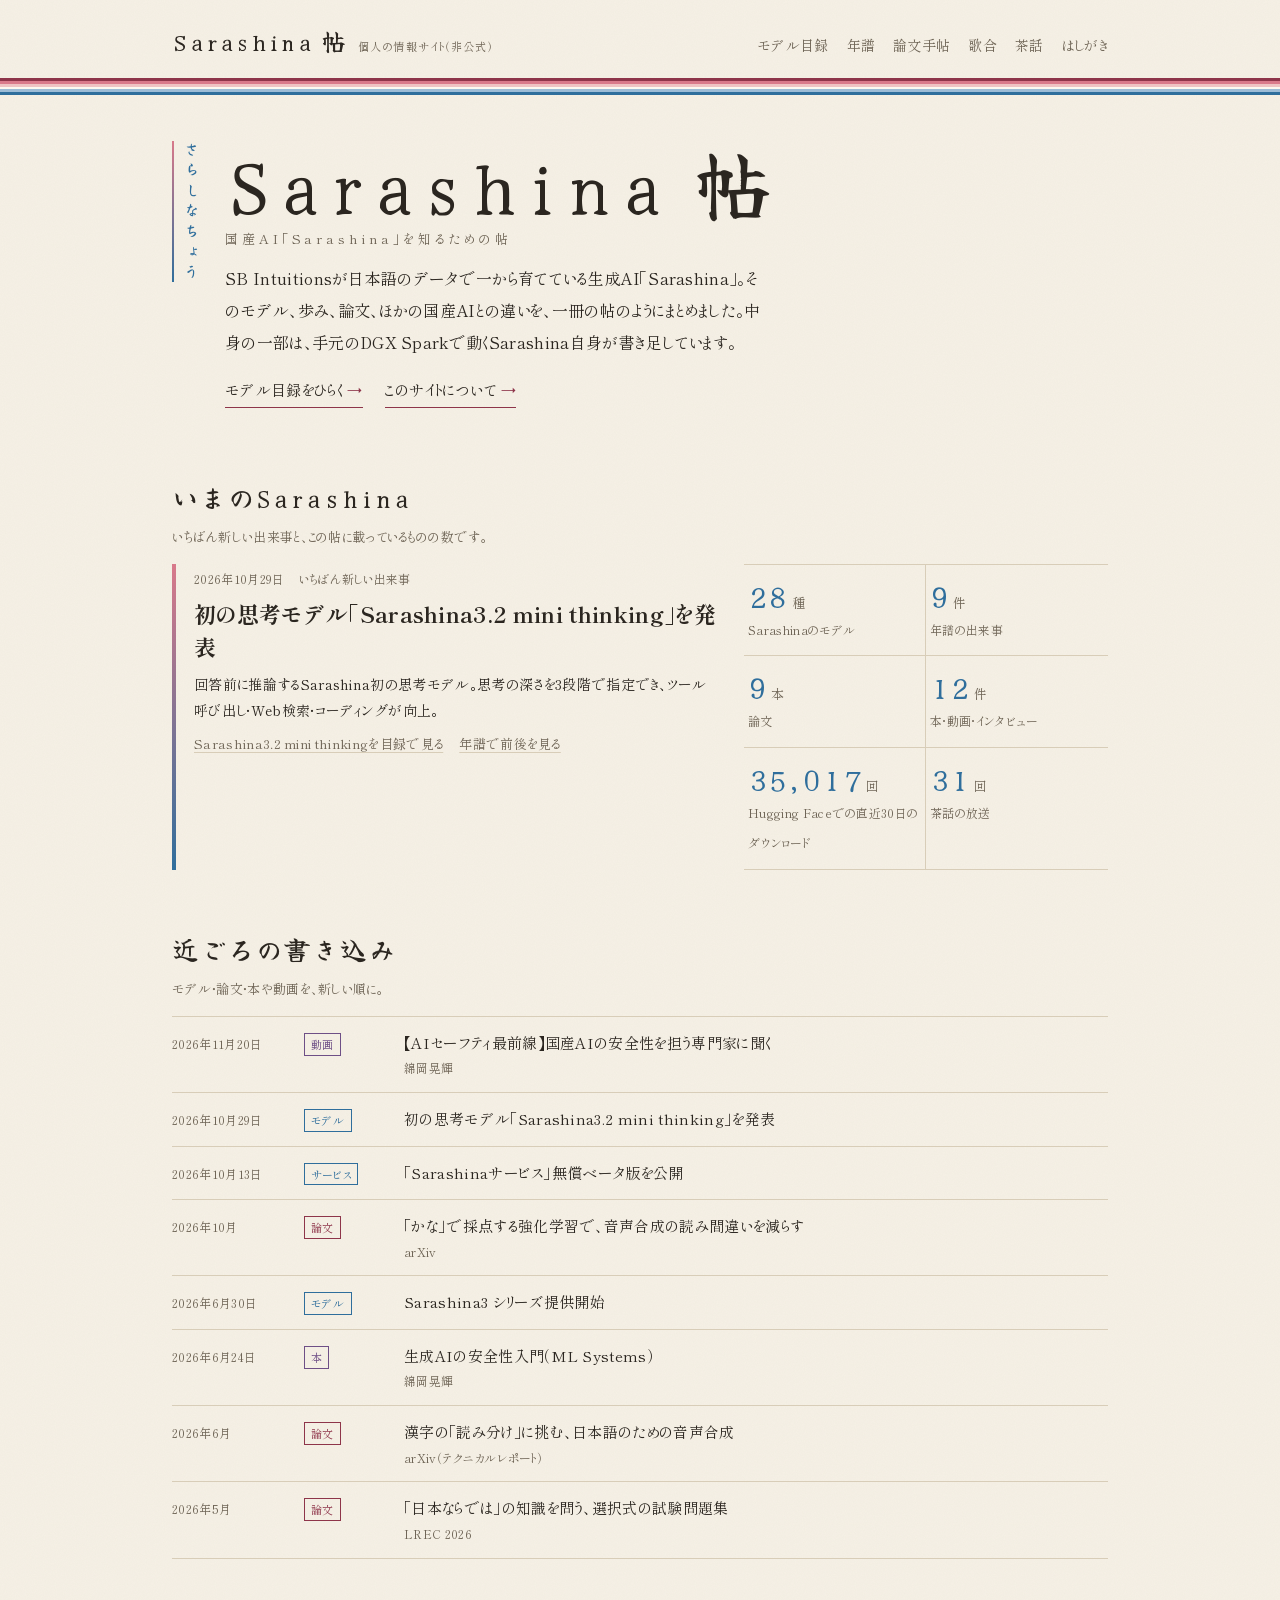
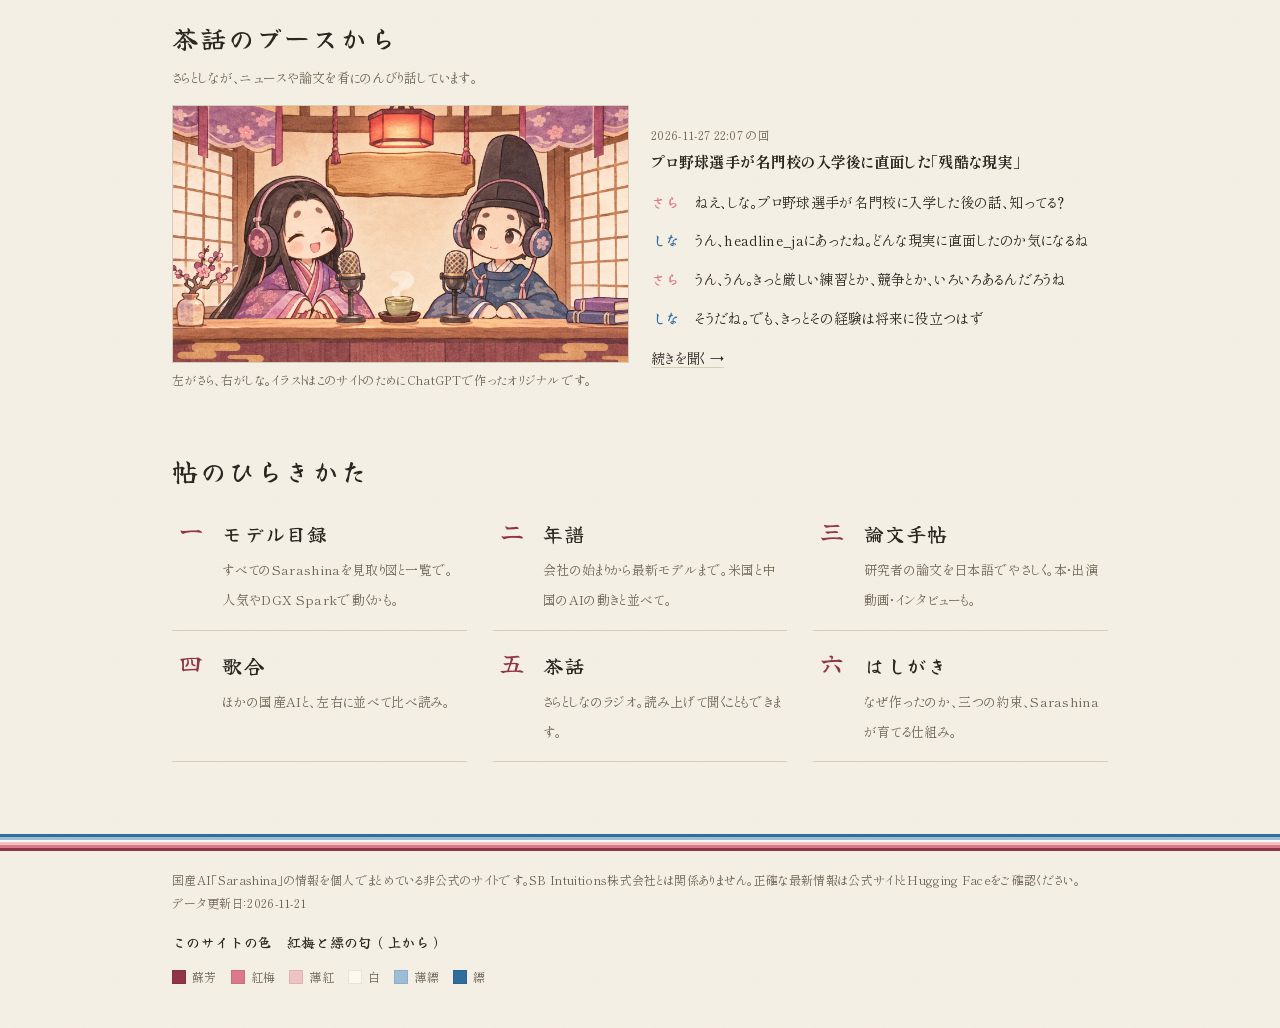
==== commit d451f135: "茶話 2026-11-27 22:07：プロ野球選手が名門校の入学後に直面した「残酷な現実」" ====
--- a/docs/index.html
+++ b/docs/index.html
@@ -255,7 +255,7 @@
 </main>
 <footer class="colophon"><div class="colophon-inner">国産AI「Sarashina」の情報を個人でまとめている非公式のサイトです。SB Intuitions株式会社とは関係ありません。正確な最新情報は公式サイトとHugging Faceをご確認ください。<br>データ更新日：<span id="updated"></span><div class="irome-title">このサイトの色　紅梅と縹の匂（上から）</div><div class="irome"><span style="--c:var(--suou)"><i></i>蘇芳</span><span style="--c:var(--kobai)"><i></i>紅梅</span><span style="--c:var(--usubeni)"><i></i>薄紅</span><span style="--c:var(--shiro)"><i></i>白</span><span style="--c:var(--usuhanada)"><i></i>薄縹</span><span style="--c:var(--hanada)"><i></i>縹</span></div></div></footer>
 
-<script id="site-data" type="application/json">{"updated_at": "2026-11-21", "models": [{"id": "sarashina1-7b", "name": "Sarashina1-7B", "generation": "Sarashina1", "kind": "base", "modality": ["text"], "params_b": 7, "architecture": "GPT-NeoX（RoPE）", "training_tokens": "1.0T", "context_length": null, "license": {"name": "MIT", "commercial": true}, "availability": "open_weights", "released": "2024-06-07", "hf_repo": "sbintuitions/sarashina1-7b", "spark": "ok", "notes": "指示チューニングなしの事前学習モデル。", "sources": ["https://huggingface.co/sbintuitions/sarashina1-65b"]}, {"id": "sarashina1-13b", "name": "Sarashina1-13B", "generation": "Sarashina1", "kind": "base", "modality": ["text"], "params_b": 13, "architecture": "GPT-NeoX（RoPE）", "training_tokens": "1.0T", "context_length": null, "license": {"name": "MIT", "commercial": true}, "availability": "open_weights", "released": "2024-06-07", "hf_repo": "sbintuitions/sarashina1-13b", "spark": "ok", "notes": "指示チューニングなしの事前学習モデル。", "sources": ["https://huggingface.co/sbintuitions/sarashina1-65b"]}, {"id": "sarashina1-65b", "name": "Sarashina1-65B", "generation": "Sarashina1", "kind": "base", "modality": ["text"], "params_b": 65, "architecture": "GPT-NeoX（RoPE）、80層、語彙51,200", "training_tokens": "800B", "context_length": null, "license": {"name": "MIT", "commercial": true}, "availability": "open_weights", "released": "2024-06-07", "hf_repo": "sbintuitions/sarashina1-65b", "spark": "quant", "notes": "日本語Common Crawl（クリーニング後 約550Bトークン）で学習。指示チューニングなし。", "sources": ["https://huggingface.co/sbintuitions/sarashina1-65b"]}, {"id": "sarashina2-7b", "name": "Sarashina2-7B", "generation": "Sarashina2", "kind": "base", "modality": ["text"], "params_b": 7, "architecture": "Llama系（RoPE、SwiGLU）、語彙102,400", "training_tokens": "2.1T", "context_length": null, "license": {"name": "MIT", "commercial": true}, "availability": "open_weights", "released": "2024-06-07", "hf_repo": "sbintuitions/sarashina2-7b", "spark": "ok", "notes": "トークナイザは use_fast=False 指定が必要。指示チューニングなし。", "sources": ["https://huggingface.co/sbintuitions/sarashina2-7b", "https://labindex.pages.dev/outputs/sb-intuitions/sarashina2"]}, {"id": "sarashina2-13b", "name": "Sarashina2-13B", "generation": "Sarashina2", "kind": "base", "modality": ["text"], "params_b": 13, "architecture": "Llama系（RoPE、SwiGLU）、語彙102,400", "training_tokens": "2.1T", "context_length": null, "license": {"name": "MIT", "commercial": true}, "availability": "open_weights", "released": "2024-06-07", "hf_repo": "sbintuitions/sarashina2-13b", "spark": "ok", "notes": "Sarashina2-Vision-14Bのベース。指示チューニングなし。", "sources": ["https://labindex.pages.dev/outputs/sb-intuitions/sarashina2"]}, {"id": "sarashina2-70b", "name": "Sarashina2-70B", "generation": "Sarashina2", "kind": "base", "modality": ["text"], "params_b": 70, "architecture": "Llama系、80層、隠れ次元8192、語彙102,400", "training_tokens": "2.1T", "context_length": null, "license": {"name": "MIT", "commercial": true}, "availability": "open_weights", "released": "2024-08-06", "hf_repo": "sbintuitions/sarashina2-70b", "spark": "quant", "notes": "Sarashina2-8x70Bのベース。指示チューニングなし。", "sources": ["https://labindex.pages.dev/outputs/sb-intuitions/sarashina2"]}, {"id": "sarashina2-8x70b", "name": "Sarashina2-8x70B", "generation": "Sarashina2", "kind": "base", "modality": ["text"], "params_b": 465, "architecture": "MoE（Sarashina2-70Bをsparse upcycling）", "training_tokens": null, "context_length": null, "license": {"name": "Sarashina Model NonCommercial License", "commercial": false}, "availability": "open_weights", "released": "2024-11-05", "hf_repo": "sbintuitions/sarashina2-8x70b", "spark": "no", "notes": "公式発表は2024-11-08。BF16推論にはH100×16台が必要とされる。「4,600億パラメータ」はこのモデルの総パラメータ数。", "sources": ["https://huggingface.co/sbintuitions/sarashina2-8x70b", "https://www.sbintuitions.co.jp/en/news/press/20241108_01"]}, {"id": "sarashina2.1-1b", "name": "Sarashina2.1-1B", "generation": "Sarashina2.1", "kind": "base", "modality": ["text"], "params_b": 1, "architecture": null, "training_tokens": "10T（第1段階）", "context_length": null, "license": {"name": null, "commercial": null}, "availability": "open_weights", "released": "2024-11-26", "hf_repo": "sbintuitions/sarashina2.1-1b", "spark": "ok", "notes": "sarashina-embedding-v1-1bのベース。", "sources": ["https://huggingface.co/sbintuitions/sarashina2.1-1b"]}, {"id": "sarashina2.2-0.5b-instruct", "name": "Sarashina2.2-0.5B-instruct-v0.1", "generation": "Sarashina2.2", "kind": "instruct", "modality": ["text"], "params_b": 0.5, "architecture": null, "training_tokens": null, "context_length": null, "license": {"name": "MIT", "commercial": true}, "availability": "open_weights", "released": "2025-02-26", "hf_repo": "sbintuitions/sarashina2.2-0.5b-instruct-v0.1", "spark": "ok", "notes": "Japanese MT Bench 4.55。エッジ・軽量用途。", "sources": ["https://huggingface.co/sbintuitions/sarashina2.2-0.5b-instruct-v0.1"]}, {"id": "sarashina2.2-1b-instruct", "name": "Sarashina2.2-1B-instruct-v0.1", "generation": "Sarashina2.2", "kind": "instruct", "modality": ["text"], "params_b": 1, "architecture": null, "training_tokens": null, "context_length": null, "license": {"name": "MIT", "commercial": true}, "availability": "open_weights", "released": "2025-02-26", "hf_repo": "sbintuitions/sarashina2.2-1b-instruct-v0.1", "spark": "ok", "notes": "Japanese MT Bench 5.09。", "sources": ["https://huggingface.co/sbintuitions/sarashina2.2-1b-instruct-v0.1"]}, {"id": "sarashina2.2-3b-instruct", "name": "Sarashina2.2-3B-instruct-v0.1", "generation": "Sarashina2.2", "kind": "instruct", "modality": ["text"], "params_b": 3, "architecture": null, "training_tokens": null, "context_length": null, "license": {"name": "MIT", "commercial": true}, "availability": "open_weights", "released": "2025-02-26", "hf_repo": "sbintuitions/sarashina2.2-3b-instruct-v0.1", "spark": "ok", "notes": "Elyza-tasks-100 3.75、Japanese MT Bench 6.51。ローカルで動くSarashinaの本命。このサイトの更新担当候補。", "sources": ["https://huggingface.co/sbintuitions/sarashina2.2-3b-instruct-v0.1"]}, {"id": "sarashina2.2-base", "name": "Sarashina2.2-0.5B / 1B / 3B（事前学習）", "generation": "Sarashina2.2", "kind": "base", "modality": ["text"], "params_b": 3, "architecture": null, "training_tokens": null, "context_length": null, "license": {"name": "MIT", "commercial": true}, "availability": "open_weights", "released": "2025-03-03", "hf_repo": "sbintuitions/sarashina2.2-3b", "spark": "ok", "notes": "0.5B・1B・3Bの3サイズ。3段階の学習で構築。ファインチューニングの土台向け。", "sources": ["https://huggingface.co/sbintuitions/sarashina2.2-3b", "https://huggingface.co/sbintuitions/sarashina2.2-1b"], "short": "0.5〜3B", "hf_repos": ["sbintuitions/sarashina2.2-0.5b", "sbintuitions/sarashina2.2-1b", "sbintuitions/sarashina2.2-3b"]}, {"id": "sarashina2-vision-8b", "name": "Sarashina2-Vision-8B", "generation": "Sarashina2", "kind": "vision", "modality": ["text", "image"], "params_b": 8, "architecture": null, "training_tokens": null, "context_length": null, "license": {"name": null, "commercial": null}, "availability": "open_weights", "released": "2025-03-09", "hf_repo": "sbintuitions/sarashina2-vision-8b", "spark": "ok", "notes": "画像理解（VLM）。", "sources": ["https://huggingface.co/sbintuitions/sarashina2-vision-8b"]}, {"id": "sarashina2-vision-14b", "name": "Sarashina2-Vision-14B", "generation": "Sarashina2", "kind": "vision", "modality": ["text", "image"], "params_b": 14, "architecture": "Sarashina2-13B ＋ Qwen2-VL-7Bの画像エンコーダ", "training_tokens": null, "context_length": null, "license": {"name": "MIT", "commercial": true}, "availability": "open_weights", "released": "2025-03-09", "hf_repo": "sbintuitions/sarashina2-vision-14b", "spark": "ok", "notes": "画像理解（VLM）。", "sources": ["https://huggingface.co/sbintuitions/sarashina2-vision-14b"]}, {"id": "sarashina-embedding-v1-1b", "name": "Sarashina-Embedding-v1-1B", "generation": "Embedding", "kind": "embedding", "modality": ["text"], "params_b": 1.2, "architecture": "Sarashina2.1-1Bベース、1,792次元", "training_tokens": null, "context_length": 8192, "license": {"name": "Sarashina Model NonCommercial License", "commercial": false}, "availability": "open_weights", "released": "2024-11-22", "hf_repo": "sbintuitions/sarashina-embedding-v1-1b", "spark": "ok", "notes": "公開当時、JMTEB 16データセット平均で最高水準。", "sources": ["https://huggingface.co/sbintuitions/sarashina-embedding-v1-1b"], "lineage": "Sarashina2.1"}, {"id": "sarashina-embedding-v2-1b", "name": "Sarashina-Embedding-v2-1B", "generation": "Embedding", "kind": "embedding", "modality": ["text"], "params_b": 1, "architecture": null, "training_tokens": null, "context_length": 8192, "license": {"name": "Sarashina Model NonCommercial License", "commercial": false}, "availability": "open_weights", "released": "2025-07-30", "hf_repo": "sbintuitions/sarashina-embedding-v2-1b", "spark": "ok", "notes": "", "sources": ["https://www.issoh.co.jp/tech/details/11856/"], "lineage": "Sarashina2.2"}, {"id": "sarashina2.2-vision-3b", "name": "Sarashina2.2-Vision-3B", "generation": "Sarashina2.2", "kind": "vision", "modality": ["text", "image"], "params_b": 3.8, "architecture": null, "training_tokens": null, "context_length": null, "license": {"name": "MIT", "commercial": true}, "availability": "open_weights", "released": "2025-11-19", "hf_repo": "sbintuitions/sarashina2.2-vision-3b", "spark": "ok", "notes": "画像理解（VLM）。", "sources": ["https://www.issoh.co.jp/tech/details/11856/"]}, {"id": "sarashina2-mini", "name": "Sarashina2 mini", "generation": "Sarashina2", "kind": "instruct", "modality": ["text"], "params_b": null, "architecture": null, "training_tokens": null, "context_length": null, "license": {"name": "API（提供元の利用規約に従う）", "commercial": null}, "availability": "api", "released": "2025-11", "hf_repo": null, "spark": "api", "notes": "商用APIとして提供。Sarashina3の提供開始に伴い、旧Sarashina APIは新規申し込みを終了。", "sources": ["https://weel.co.jp/media/tech/sarashina/", "https://www.issoh.co.jp/tech/details/11856/"]}, {"id": "sarashina2.2-ocr", "name": "Sarashina2.2-OCR", "generation": "Sarashina2.2", "kind": "ocr", "modality": ["text", "image"], "params_b": 3, "architecture": null, "training_tokens": null, "context_length": null, "license": {"name": "MIT", "commercial": true}, "availability": "open_weights", "released": "2026-03-22", "hf_repo": "sbintuitions/sarashina2.2-ocr", "spark": "ok", "notes": "日英ドキュメントOCR。縦書きや複雑なレイアウトの日本語文書に強い（VJRODaでCER 22.6）。HF上の表示は4B。", "sources": ["https://huggingface.co/sbintuitions/sarashina2.2-ocr", "https://www.issoh.co.jp/tech/details/11856/"]}, {"id": "sarashina2.2-tts", "name": "Sarashina2.2-TTS", "generation": "Sarashina2.2", "kind": "tts", "modality": ["text", "audio"], "params_b": 0.8, "architecture": "Sarashina2.2-0.5Bベース", "training_tokens": null, "context_length": null, "license": {"name": "Sarashina Model NonCommercial License", "commercial": false}, "availability": "open_weights", "released": "2026-04-16", "hf_repo": "sbintuitions/sarashina2.2-tts", "spark": "ok", "notes": "日本語中心の音声合成。短い参照音声からのゼロショット話者生成、ナレーション・放送・会話などの話し方、日英の混在に対応。", "sources": ["https://huggingface.co/sbintuitions/sarashina2.2-tts"]}, {"id": "sarashina3-mini", "name": "Sarashina3 mini", "generation": "Sarashina3", "kind": "instruct", "modality": ["text"], "params_b": null, "architecture": "フルスクラッチ開発", "training_tokens": "約30T", "context_length": 131072, "license": {"name": "API（提供元の利用規約に従う）", "commercial": null}, "availability": "api", "released": "2026-06-30", "hf_repo": null, "spark": "api", "notes": "標準モデル。ツール呼び出し対応。公式評価で全体的にGPT-4.1やQwen3-235B-A22B-Instruct-2507と同程度、日本文化QA（JamC-QA）では上回る。Cloud PF Type Aと、無償ベータの「Sarashinaサービス」で利用可能。", "sources": ["https://www.sbintuitions.co.jp/blog/entry/2026/06/30/100000/", "https://docs.sarashina.ai/models"]}, {"id": "sarashina3-nano", "name": "Sarashina3 nano", "generation": "Sarashina3", "kind": "instruct", "modality": ["text"], "params_b": null, "architecture": "フルスクラッチ開発", "training_tokens": "約30T", "context_length": 131072, "license": {"name": "API（提供元の利用規約に従う）", "commercial": null}, "availability": "api", "released": "2026-06-30", "hf_repo": null, "spark": "api", "notes": "軽量・高速モデル。分類・タグ付け・要約などの大量処理向け。公式評価で日本語などでQwen3-4B-Instruct-2507を上回る。", "sources": ["https://www.sbintuitions.co.jp/blog/entry/2026/06/30/100000/", "https://docs.sarashina.ai/models"]}, {"id": "sarashina3-guard", "name": "Sarashina3 guard", "generation": "Sarashina3", "kind": "guard", "modality": ["text"], "params_b": null, "architecture": null, "training_tokens": null, "context_length": 65536, "license": {"name": "API（提供元の利用規約に従う）", "commercial": null}, "availability": "api", "released": "2026-06-30", "hf_repo": null, "spark": "api", "notes": "入力の安全性を判定する専用モデル（文章は生成しない）。有害な入力にはT1〜T12のカテゴリコードを返す。", "sources": ["https://docs.sarashina.ai/models"]}, {"id": "sarashina3-embedding", "name": "Sarashina3 embedding", "generation": "Sarashina3", "kind": "embedding", "modality": ["text"], "params_b": null, "architecture": "1,536次元（256次元まで削減可）", "training_tokens": null, "context_length": 8000, "license": {"name": "API（提供元の利用規約に従う）", "commercial": null}, "availability": "api", "released": "2026-06-30", "hf_repo": null, "spark": "api", "notes": "検索・分類・クラスタリングなど7種類のタスク指定に対応。", "sources": ["https://docs.sarashina.ai/models"]}, {"id": "sarashina3-rerank", "name": "Sarashina3 rerank", "generation": "Sarashina3", "kind": "rerank", "modality": ["text"], "params_b": null, "architecture": "クロスエンコーダ", "training_tokens": null, "context_length": 8000, "license": {"name": "API（提供元の利用規約に従う）", "commercial": null}, "availability": "api", "released": "2026-06-30", "hf_repo": null, "spark": "api", "notes": "検索結果やRAG候補の並べ替え。独自の順位付けルールを指定できるCUSTOMIZEモードあり。", "sources": ["https://docs.sarashina.ai/models"]}, {"id": "sarashina3-translate", "name": "Sarashina3 translate", "generation": "Sarashina3", "kind": "translate", "modality": ["text"], "params_b": null, "architecture": null, "training_tokens": null, "context_length": null, "license": {"name": "API（提供元の利用規約に従う）", "commercial": null}, "availability": "api", "released": "2026-10-13", "hf_repo": null, "spark": "api", "notes": "日英・英日翻訳。無償ベータ「Sarashinaサービス」で公開。後継はSarashina3.2 translate。", "sources": ["https://www.watch.impress.co.jp/docs/news/2147706.html"]}, {"id": "sarashina3.2-mini-thinking", "name": "Sarashina3.2 mini thinking", "generation": "Sarashina3.2", "kind": "thinking", "modality": ["text"], "params_b": null, "architecture": null, "training_tokens": null, "context_length": 131072, "license": {"name": "API（提供元の利用規約に従う）", "commercial": null}, "availability": "api", "released": "2026-10-29", "hf_repo": null, "spark": "api", "notes": "Sarashina初の思考（推論）モデル。reasoning_effortでlow/medium/highの3段階を指定。ツール呼び出し・Web検索・コーディングが向上。", "sources": ["https://www.sbbit.jp/article/cont1/187994", "https://docs.sarashina.ai/models"]}, {"id": "sarashina3.2-translate", "name": "Sarashina3.2 translate", "generation": "Sarashina3.2", "kind": "translate", "modality": ["text"], "params_b": null, "architecture": null, "training_tokens": null, "context_length": null, "license": {"name": "API（提供元の利用規約に従う）", "commercial": null}, "availability": "api", "released": null, "hf_repo": null, "spark": "api", "notes": "Sarashina3 translateの後継。入力は最大5,000文字。日本語出力の文体（である調／です・ます調）を指定可能（ベータ）。", "sources": ["https://docs.sarashina.ai/models"]}], "events": [{"id": "founded", "date": "2023-08-04", "kind": "company", "title": "SB Intuitions が本格稼働", "summary": "2023年3月に準備会社として設立され、8月1日に社名をSB Intuitionsに変更。日本語に特化した国産LLMの研究開発会社として本格稼働を発表。", "models": [], "sources": ["https://www.softbank.jp/corp/news/press/sbkk/2023/20230804_02"]}, {"id": "sarashina1-2-open", "date": "2024-06-14", "kind": "release", "title": "Sarashina1・Sarashina2 を同時公開", "summary": "条件の異なる2系統の事前学習モデルを研究開発の促進のために公開。どちらも指示チューニングなしのモデル。", "models": ["sarashina1-7b", "sarashina1-13b", "sarashina1-65b", "sarashina2-7b", "sarashina2-13b"], "sources": ["https://www.sbintuitions.co.jp/en/news/press/20240614_01/"]}, {"id": "sarashina2-70b-open", "date": "2024-08-07", "kind": "release", "title": "Sarashina2-70B を公開", "summary": "700億パラメータのモデルをMITライセンスで公開。のちの8x70Bのベースになる。", "models": ["sarashina2-70b"], "sources": ["https://www.sbintuitions.co.jp/en/news/press/20240614_01/"]}, {"id": "sarashina2-8x70b-open", "date": "2024-11-08", "kind": "release", "title": "Sarashina2-8x70B（4,600億パラメータ級MoE）を公開", "summary": "Sarashina2-70Bをsparse upcyclingで拡張したMixture-of-Expertsモデル。社内の複数の日本語ベンチマークで最高性能。", "models": ["sarashina2-8x70b"], "sources": ["https://www.sbintuitions.co.jp/en/news/press/20241108_01"]}, {"id": "sarashina2-mini-api", "date": "2025-11", "kind": "service", "title": "Sarashina2 mini の商用API提供を開始", "summary": "Sarashinaシリーズとして初めて、商用APIとして提供。", "models": ["sarashina2-mini"], "sources": ["https://weel.co.jp/media/tech/sarashina/"]}, {"id": "cloud-pf-type-a", "date": "2026-04-17", "kind": "service", "title": "ソフトバンクが「Cloud PF Type A」でのSarashina提供を発表", "summary": "Oracle Alloyを採用したソブリンクラウドで、Sarashinaを使った生成AIサービスを6月から順次提供すると発表。", "models": [], "sources": ["https://internet.watch.impress.co.jp/docs/news/2102336.html"]}, {"id": "sarashina3-launch", "date": "2026-06-30", "kind": "release", "title": "Sarashina3 シリーズ提供開始", "summary": "約30兆トークンで学習したフルスクラッチの第3世代。mini・nano・guard・embedding・rerankの5モデルを、国内データセンターのCloud PF Type Aで提供。", "models": ["sarashina3-mini", "sarashina3-nano", "sarashina3-guard", "sarashina3-embedding", "sarashina3-rerank"], "sources": ["https://www.sbintuitions.co.jp/blog/entry/2026/06/30/100000/", "https://www.sbbit.jp/article/cont1/185977"]}, {"id": "sarashina-service-beta", "date": "2026-10-13", "kind": "service", "title": "「Sarashinaサービス」無償ベータ版を公開", "summary": "Googleアカウントで誰でも使えるAPIとチャットを無料で公開。translateを加えた6モデルが利用可能に。", "models": ["sarashina3-translate"], "sources": ["https://www.watch.impress.co.jp/docs/news/2147706.html"]}, {"id": "sarashina3.2-thinking", "date": "2026-10-29", "kind": "release", "title": "初の思考モデル「Sarashina3.2 mini thinking」を発表", "summary": "回答前に推論するSarashina初の思考モデル。思考の深さを3段階で指定でき、ツール呼び出し・Web検索・コーディングが向上。", "models": ["sarashina3.2-mini-thinking"], "sources": ["https://www.sbbit.jp/article/cont1/187994"]}], "world": [{"id": "gpt-4", "date": "2023-03-14", "company": "openai", "title": "GPT-4 発表", "summary": "画像入力にも対応したマルチモーダルモデル。有料のChatGPT Plusで提供開始。", "sources": ["https://openai.com/GPT-4", "https://forest.watch.impress.co.jp/docs/news/1485848.html"]}, {"id": "gemini-1", "date": "2023-12-06", "company": "google", "title": "Gemini 1.0 発表", "summary": "Ultra・Pro・Nanoの3サイズ。最初からマルチモーダルで学習したモデルとして登場し、Bardに搭載。", "sources": ["https://news.mynavi.jp/article/20231207-2834930/"]}, {"id": "gpt-4o", "date": "2024-05-13", "company": "openai", "title": "GPT-4o 発表", "summary": "テキスト・音声・画像をリアルタイムに扱うモデル。ChatGPTの無料ユーザーにも提供。", "sources": ["https://openai.com/ja-JP/index/hello-gpt-4o/"]}, {"id": "claude-3-5-sonnet", "date": "2024-06-20", "company": "anthropic", "title": "Claude 3.5 Sonnet 発表", "summary": "Claude 3 Opusの2倍の速度で、多くのベンチマークでGPT-4oと同等以上。", "sources": ["https://forest.watch.impress.co.jp/docs/news/1602260.html"]}, {"id": "deepseek-v3", "date": "2024-12-26", "company": "deepseek", "title": "DeepSeek-V3 公開", "summary": "総パラメータ6710億（うち370億が動く）のMoEモデルを重みごと公開。GPT-4o級の性能を、制限付きのH800 GPUと低い学習費用で実現したとされ、翌月の騒ぎの下地になった。", "sources": ["https://www.deepseek.com/en/news/deepseek-v3/", "https://gigazine.net/gsc_news/en/20241227-deepseek-v3"]}, {"id": "deepseek-shock", "date": "2025-01-27", "company": "deepseek", "title": "DeepSeekショック（DeepSeek-R1）", "summary": "1月に公開された推論モデルR1がOpenAI o1に迫ると話題になり、米国市場でAI関連株が急落。エヌビディアは1日で株価が約17%下がり、時価総額が史上最大の5890億ドル減った。", "sources": ["https://forbesjapan.com/articles/detail/76755", "https://www.businessinsider.jp/article/stock-selloff-ai-deepseek-nvidia-investing-bull-market-strategy-2025-1/"]}, {"id": "qwen3", "date": "2025-04-29", "company": "alibaba", "title": "Qwen3 公開（アリババ）", "summary": "0.6B〜32Bの6モデルと、MoEの30B・235Bの計8モデルをすべてオープンに。考える／考えないを切り替える「ハイブリッド推論」を初めて搭載。", "sources": ["https://cloud.watch.impress.co.jp/docs/news/2011436.html", "https://www.alibabacloud.com/press-room/alibaba-introduces-qwen3-setting-new-benchmark"]}, {"id": "kimi-k2", "date": "2025-07-11", "company": "moonshot", "title": "Kimi K2 公開（Moonshot AI）", "summary": "総パラメータ1兆のMoEモデルをオープンに公開。独自の最適化手法MuonClipで大規模な学習を安定させ、コーディングやエージェントの性能で注目された。", "sources": ["https://www.itmedia.co.jp/aiplus/articles/2507/15/news051.html", "https://gihyo.jp/article/2025/07/kimi-k2"]}, {"id": "glm-4-5", "date": "2025-07-28", "company": "zhipu", "title": "GLM-4.5 公開（Zhipu AI、のちのZ.ai）", "summary": "推論・コーディング・エージェントを一つにまとめたオープンモデル。この頃から社名をZ.aiとして海外展開を強める。", "sources": ["https://www.digitimes.com/news/a20250729VL204.html", "https://simonwillison.net/2025/Jul/28/"]}, {"id": "gpt-5", "date": "2025-08-07", "company": "openai", "title": "GPT-5 発表", "summary": "高速応答と深い推論を自動で切り替える統合システム。無料ユーザーを含む全ユーザーに提供。", "sources": ["https://openai.com/ja-JP/index/gpt-5-new-era-of-work/"]}, {"id": "kimi-k2-thinking", "date": "2025-11-06", "company": "moonshot", "title": "Kimi K2 Thinking 公開", "summary": "K2に考える力を加えたオープンな推論モデル。人の手を借りずに200〜300回続けて道具を呼び出せるとされた。", "sources": ["https://siliconangle.com/2025/11/07/moonshot-launches-open-source-kimi-k2-thinking-ai-trillion-parameters-reasoning-capabilities/"]}, {"id": "gemini-3", "date": "2025-11-18", "company": "google", "title": "Gemini 3 発表", "summary": "Gemini 3 Proを公開。推論とマルチモーダル理解で前世代のGemini 2.5 Proを大きく上回る。", "sources": ["https://news.mynavi.jp/article/20251119-3687422/"]}, {"id": "claude-opus-4-6", "date": "2026-02-05", "company": "anthropic", "title": "Claude Opus 4.6 発表", "summary": "コーディングと長時間の作業継続を強化。Opusクラスで初めて100万トークンの文脈（ベータ）に対応。", "sources": ["https://itbrief.co.uk/story/anthropic-unveils-claude-opus-4-6-for-deeper-coding-work"]}, {"id": "glm-5", "date": "2026-02-11", "company": "zhipu", "title": "GLM-5 公開（Z.ai）", "summary": "総パラメータ7440億のオープンモデルをMITライセンスで公開。「長い作業をこなすエージェント」を前面に出し、Claude Opus 4.5に迫るとした。Zhipuは同年1月に香港で上場。", "sources": ["https://huggingface.co/blog/mlabonne/glm-5", "https://the-decoder.com/chinese-ai-lab-zhipu-releases-glm-5-under-mit-license-claims-parity-with-top-western-models/"]}, {"id": "qwen3-5", "date": "2026-02-16", "company": "alibaba", "title": "Qwen3.5 公開（アリババ）", "summary": "文章・画像・動画をはじめから一緒に学んだネイティブなマルチモーダルモデル。旗艦の397B-A17Bを重みごと公開し、春節前の中国勢の新モデルラッシュの一つになった。", "sources": ["https://www.alibabagroup.com/document-1960233590314762240", "https://gigazine.net/gsc_news/en/20260217-qwen3-5-397b-a17b"]}, {"id": "claude-mythos-preview", "date": "2026-04-07", "company": "anthropic", "title": "Claude Mythos Preview 発表", "summary": "高度なサイバー能力を持つため、一部の組織に限定して提供された最上位モデル。", "sources": ["https://gigazine.net/news/20260610-claude-mythos-fable/"]}, {"id": "deepseek-v4", "date": "2026-04-24", "company": "deepseek", "title": "DeepSeek-V4 プレビュー公開", "summary": "R1からほぼ1年。V4-ProとV4-Flashの2種類を重みごと公開し、100万トークンの文脈を安く使えることを打ち出した。", "sources": ["https://www.deepseek.com/en/transparency/", "https://thenextweb.com/news/deepseek-v4-pro-flash-launch-open-source"]}, {"id": "gemini-3-5-flash", "date": "2026-05", "company": "google", "title": "Gemini 3.5 Flash 発表（Google I/O 2026）", "summary": "Gemini 3.5ファミリーの第一弾。高速なFlash系ながらGemini 3.1 Pro並みの賢さ。", "sources": ["https://k-tai.watch.impress.co.jp/docs/news/2110020.html"]}, {"id": "claude-fable-5", "date": "2026-06-09", "company": "anthropic", "title": "Claude Fable 5・Mythos 5 発表", "summary": "Mythosクラスの能力をセーフガード付きで初めて一般公開。", "sources": ["https://www.itmedia.co.jp/news/article/2606/10/1260610058/"]}, {"id": "glm-5-2", "date": "2026-06-13", "company": "zhipu", "title": "GLM-5.2 公開（Z.ai）", "summary": "長時間の自律的なコーディング向けの旗艦モデル。100万トークンの文脈に対応し、重みはMITライセンスで公開。", "sources": ["https://aiweekly.co/alerts/zais-glm-52-brings-1m-token-context-to-open-weight-coding", "https://infoworld.com/article/4186136/z-ai-pitches-glm-5-2-for-long-running-software-engineering-tasks.html"]}, {"id": "gpt-5-6", "date": "2026-06-26", "company": "openai", "title": "GPT-5.6（Sol・Terra・Luna）発表", "summary": "米国政府の要請により、限定プレビューから段階的に提供。", "sources": ["https://openai.com/ja-JP/index/previewing-gpt-5-6-sol/"]}, {"id": "kimi-k3", "date": "2026-07-16", "company": "moonshot", "title": "Kimi K3 発表（Kimiショック）", "summary": "総パラメータ2.8兆の、過去最大級のオープンウェイトモデル。Arenaのコーディング部門で中国のモデルとして初めて首位になり、「DeepSeekショックの再来」と言われた。", "sources": ["https://axios.com/2026/07/16/moonshot-kimi-ai-china-model-openai-anthropic", "https://english.ahram.org.eg/News/573092.aspx", "https://agora-web.jp/archives/260717062310.html"]}, {"id": "gemini-3-6-flash", "date": "2026-07-21", "company": "google", "title": "Gemini 3.6 Flash など3モデル発表", "summary": "効率と価格を重視した新モデル群。Gemini 4の事前学習も予告。", "sources": ["https://forest.watch.impress.co.jp/docs/news/2126740.html"]}, {"id": "gpt-6-astra", "date": "2026-09-03", "company": "openai", "title": "GPT-6 Astra 発表", "summary": "コンピューター操作やコーディングを大きく強化した新世代モデル。一部の組織から提供開始。", "sources": ["https://openai.com/ja-JP/index/gpt-6-astra/"]}], "papers": [{"id": "kana-reward-rl", "title": "Pronunciation-Oriented Reinforcement Learning for Japanese Text-to-Speech with Kana-Domain ASR Rewards", "title_ja": "「かな」で採点する強化学習で、音声合成の読み間違いを減らす", "authors": ["Shiao Zhu", "Lianbo Liu", "Kai Washizaki", "Koki Nikaido", "Yui Sudo"], "venue": "arXiv", "date": "2026-10", "topic": "speech", "summary": "音声合成の強化学習で、漢字かな交じりの文字起こしではなく「かな」の読みで正誤を採点する方法を提案。", "points": ["漢字は文脈で読みが変わり、同じ読みでも書き方が複数あるため、普通の文字起こしで採点すると読み間違いを見逃しやすい。", "かなで書き起こす音声認識モデルを使って報酬を計算し、GRPOで学習させた。", "狙った漢字の読み誤りが相対的に約26%減り、良い状態に達するまでの学習量も大幅に少なくて済んだ。"], "sarashina": "Sarashina2.2-TTSの言語モデル部分をそのまま学習の出発点にした、TTSの続編にあたる研究。", "models": ["sarashina2.2-tts"], "links": {"paper": "https://arxiv.org/abs/2610.07575"}, "sources": ["https://arxiv.org/html/2610.07575v1"]}, {"id": "sarashina2.2-tts", "title": "Sarashina2.2-TTS: Tackling Kanji Polyphony in Japanese Speech Generation via Data Scaling and Targeted Data Synthesis", "title_ja": "漢字の「読み分け」に挑む、日本語のための音声合成", "authors": ["Lianbo Liu", "Shiao Zhu", "Kai Washizaki", "Reo Yoneyama", "Haesung Jeon", "Mengjie Zhao", "Yusuke Fujita", "Hao Shi", "Nao Yoshida", "Yuan Gao", "Roman Koshkin", "Yukiya Hono", "Yui Sudo"], "venue": "arXiv（テクニカルレポート）", "date": "2026-06", "topic": "speech", "summary": "LLMをもとにした音声合成は英語・中国語中心で進んできたが、日本語に特有の「同じ漢字の読み分け」に正面から取り組んだ。", "points": ["音声データを大規模に増やすことと、読み間違えやすい箇所を狙って学習データを合成することの二本立て。", "評価用に、常用漢字の文脈ごとの読みを確かめる「常用漢字読みベンチマーク」も公開。", "短い参照音声から話者の声を再現するゼロショット生成にも対応。"], "sarashina": "Sarashina2.2-0.5Bを土台にした音声合成モデルで、重みとコードも公開されている（非商用ライセンス）。", "models": ["sarashina2.2-tts"], "links": {"paper": "https://arxiv.org/abs/2606.25369", "code": "https://github.com/sbintuitions/sarashina2.2-tts"}, "sources": ["https://arxiv.org/html/2606.25369v1", "https://huggingface.co/sbintuitions/sarashina2.2-tts"]}, {"id": "jamc-qa", "title": "JamC-QA: A Multiple-Choice Question Answering Benchmark for Japan-Specific Knowledge", "title_ja": "「日本ならでは」の知識を問う、選択式の試験問題集", "authors": ["Teruaki Oka", "Tomohide Shibata", "Nao Yoshida"], "venue": "LREC 2026", "date": "2026-05", "topic": "evaluation", "summary": "英語からの翻訳や資格試験由来ではない、日本固有の知識を測るための評価用データを一から作った。", "points": ["人が一から書いた2,309問で、文化・風習・地域・地理・歴史・行政・法律・医療の8分野。", "簡単すぎる問題は弱いモデルで解かせてふるい落とした。", "一般的なベンチマークで強い多言語モデルも日本固有の話題では伸び悩み、日本語モデルは文化や地域の知識で強みを見せた。"], "sarashina": "公開モデルの中ではSarashina2-8x70Bが最も高い正答率（約0.725）。Sarashina3の公式評価でも、日本文化の知識を測る指標として使われている。", "models": ["sarashina2-8x70b", "sarashina3-mini"], "links": {"paper": "https://aclanthology.org/2026.lrec-1.356/"}, "sources": ["https://aclanthology.org/2026.lrec-1.356.pdf"]}, {"id": "jmteb", "title": "JMTEB and JMTEB-lite: Japanese Massive Text Embedding Benchmark and Its Lightweight Version", "title_ja": "日本語の「文章ベクトル化」を測るものさしと、その軽量版", "authors": ["Shengzhe Li", "Masaya Ohagi", "Ryokan Ri", "Akihiko Fukuchi", "Tomohide Shibata", "Daisuke Kawahara"], "venue": "LREC 2026", "date": "2026-05", "topic": "evaluation", "summary": "検索やRAGの土台になる日本語テキスト埋め込みモデルを、5種類のタスク・28データセットで総合評価するベンチマーク。", "points": ["全部を回すと時間と計算資源がかかるため、手強い「紛らわしい文書」は残しつつ簡単な文書を減らした軽量版JMTEB-liteも作った。", "軽量版は平均で約5倍速く、モデルの順位や点数は本家とほぼ一致。", "40モデルを比べた結果、検索性能を大きく左右していたのは弱教師ありの事前学習だった。"], "sarashina": "Sarashina-Embedding-v1-1Bは公開当時このJMTEBで最高水準の平均点を記録。Sarashina3 embeddingの性能もJMTEBの点数で示されている。", "models": ["sarashina-embedding-v1-1b", "sarashina-embedding-v2-1b", "sarashina3-embedding"], "links": {"paper": "https://aclanthology.org/2026.lrec-1.588/", "data": "https://huggingface.co/datasets/sbintuitions/JMTEB"}, "sources": ["https://aclanthology.org/2026.lrec-1.588.pdf"]}, {"id": "wso-iclr2026", "title": "Pre-training LLM without Learning Rate Decay Enhances Supervised Fine-tuning", "title_ja": "事前学習の最後に学習率を下げないほうが、仕上げの学習で伸びる", "authors": ["Kazuki Yano", "Shun Kiyono", "Sosuke Kobayashi", "Sho Takase", "Jun Suzuki"], "venue": "ICLR 2026", "date": "2026-04", "topic": "pretraining", "summary": "学習率の下げ方は事前学習の損失ではなく、指示チューニング（SFT）後の性能で評価すべきだと主張し、最後まで学習率を下げない方式を提案。", "points": ["学習率を下げる方式は事前学習の損失やゼロショットの成績では勝つが、SFTをした後の平均点では下げない方式が最も良かった。", "1Bと8BのLlama 3型モデルで確認し、中間学習を挟む3段階の設定でも同じ傾向。", "下げない方式のモデルは損失の地形が「平ら」で、平らなほどSFTで伸びやすいという関係も見つかった。"], "sarashina": "実験はLlama 3型のモデルで、Sarashinaは直接は登場しない。Sarashinaの事前学習に携わる研究者による、学習方法そのものの研究。", "models": [], "links": {"paper": "https://openreview.net/forum?id=JnebU2QLdH", "blog": "https://www.sbintuitions.co.jp/blog/entry/2026/04/23/081304"}, "sources": ["https://www.sbintuitions.co.jp/blog/entry/2026/04/23/081304"]}, {"id": "upcycling-scaling-laws", "title": "Scaling Laws for Upcycling Mixture-of-Experts Language Models", "title_ja": "小さなモデルを「作り直して」大きなMoEにするときの法則", "authors": ["Seng Pei Liew", "Takuya Kato", "Sho Takase"], "venue": "ICML 2025", "date": "2025-06", "topic": "pretraining", "summary": "学習済みの小さなモデルを再利用して、大きく効率的なMoEモデルを作る「アップサイクリング」のスケーリング則を調べた。", "points": ["学習コストを抑える手段としてのアップサイクリングを、データ量や元モデルの条件を変えて体系的に検証。", "データを増やせば増やすほど良くなるとは限らず、元のモデルがどう学習されたかにも結果が左右される。", "結果をもとに、アップサイクリングを効果的に使うための指針を示した。"], "sarashina": "Sarashina2-8x70Bは、まさにSarashina2-70Bをアップサイクリングして作られたMoEモデル。その手法を深掘りした研究。", "models": ["sarashina2-8x70b"], "links": {"paper": "https://openreview.net/forum?id=ZBBo19jldX", "blog": "https://www.sbintuitions.co.jp/blog/entry/2025/06/20/143234", "code": "https://github.com/sbintuitions/sparse-upcycling-scaling-laws"}, "sources": ["https://www.sbintuitions.co.jp/blog/entry/2025/06/20/143234"]}, {"id": "large-vocab", "title": "Large Vocabulary Size Improves Large Language Models", "title_ja": "語彙は大きいほうが、LLMは賢くなる", "authors": ["Sho Takase", "Ryokan Ri", "Shun Kiyono", "Takuya Kato"], "venue": "Findings of ACL 2025", "date": "2025-07", "topic": "pretraining", "summary": "トークナイザの語彙数を5千から50万まで変えて、英語と日本語のモデルを一から学習させ、語彙が大きいほど性能が上がることを示した。", "points": ["英語・日本語のどちらでも、大きな語彙のほうが良い結果になった。", "学習済みの英語中心モデル（Llama2 7B）を日本語で追加学習する場合に、新しい語彙へ差し替える簡単な方法も提案。", "その方法は元の語彙のまま続けるよりも良く、言語に合った語彙の大切さを示している。"], "sarashina": "Sarashina2は語彙数102,400という大きめの語彙を採用しており、日本語を少ないトークンで扱えることを強みにしている。その設計の背景にある問いを扱った研究。", "models": [], "links": {"paper": "https://aclanthology.org/2025.findings-acl.57/"}, "sources": ["https://aclanthology.org/2025.findings-acl.57.pdf", "https://www.sbintuitions.co.jp/blog/entry/2024/06/26/115641"]}, {"id": "mergeprint", "title": "MergePrint: Merge-Resistant Fingerprints for Robust Black-box Ownership Verification of Large Language Models", "title_ja": "ほかのモデルと混ぜられても消えない、LLMの「指紋」", "authors": ["Shojiro Yamabe", "Futa Waseda", "Tsubasa Takahashi", "Koki Wataoka"], "venue": "ACL 2025", "date": "2025-07", "topic": "trust", "summary": "公開したモデルが他のモデルとマージ（合成）されても、元が自分たちのモデルだと外から確かめられるようにする指紋の手法。", "points": ["モデルの中身を見られない状態（ブラックボックス）でも所有者を確認できることを目指す。", "モデルのマージで指紋が消えにくいように設計されている。"], "sarashina": "重みを公開しているSarashinaのようなモデルにとって、派生モデルの出どころを確かめる技術は将来の課題になる。Sarashinaへの適用が論文で述べられているわけではない。", "models": [], "links": {"announce": "https://www.sbintuitions.co.jp/news/info/20250630_02/"}, "sources": ["https://www.sbintuitions.co.jp/news/info/20250630_02/"]}, {"id": "persona-dpo", "title": "Persona-Consistent Dialogue Generation via Pseudo Preference Tuning", "title_ja": "キャラクターがぶれない対話AIを、手間をかけずに鍛える", "authors": ["Junya Takayama", "Masaya Ohagi", "Tomoya Mizumoto", "Katsumasa Yoshikawa"], "venue": "COLING 2025", "date": "2025-01", "topic": "dialogue", "summary": "対話AIが設定された人物像（ペルソナ）と矛盾しない返答をするよう、DPOで学習させる簡単な方法を提案。", "points": ["別の対話のペルソナとわざと入れ替えて作った返答を「悪い例」とみなし、人手で悪い例を集めなくても好みの学習ができるようにした。", "人手のラベル付けなしで、ペルソナとの一貫性を高められる。"], "sarashina": "実験にSarashina2-7B・13Bを使用。7Bでは評価スコアが47.59から61.50へ、13Bでは52.27から67.27へ上がった。", "models": ["sarashina2-7b", "sarashina2-13b"], "links": {"paper": "https://aclanthology.org/2025.coling-main.369/"}, "sources": ["https://aclanthology.org/2025.coling-main.369.pdf"]}], "kokusan": {"schema_version": 1, "updated_at": "2026-11-18", "field_notes": {"method": "scratch=フルスクラッチ（重みを一から学習） / continual=海外などの学習済みモデルに追加学習 / unknown=公開情報で確認できない", "rounds": "歌合の番。左方はいつもSarashina。result は left（左勝）/ right（右勝）/ draw（持）。判定は criterion に書いた事実だけで決め、総合的な優劣はつけない。", "gennai": "デジタル庁が政府の生成AI環境「源内」で試用する国産LLMとして2026年3月に選んだ7モデルに入っているか"}, "models": [{"id": "sarashina", "name": "Sarashina", "maker": "SB Intuitions（ソフトバンク）", "latest": "Sarashina3 / Sarashina3.2 mini thinking", "method": "scratch", "base": null, "size": "非公開（3系）／重み公開は0.5B〜3B（2.2系）など", "tokens": "約30T（Sarashina3）", "context": "128K（Sarashina3 mini・nano）", "open": "一部（2.2系はMIT、3系はAPIのみ）", "access": "無償ベータAPI・Cloud PF Type A・Hugging Face", "gennai": true, "note": "対話・思考・翻訳・埋め込み・リランク・安全判定・音声合成・OCR・画像理解まで、用途別のモデルを自社でそろえている。", "sources": ["https://www.sbintuitions.co.jp/blog/entry/2026/06/30/100000/", "https://docs.sarashina.ai/models"]}, {"id": "tsuzumi", "name": "tsuzumi 2", "maker": "NTT", "latest": "tsuzumi 2（2025年10月）", "method": "scratch", "base": null, "size": "30B", "tokens": null, "context": null, "open": "非公開（商用サービス）", "access": "オンプレミス・プライベートクラウド・Azureなど", "gennai": true, "note": "GPU1基のサーバーでも動く軽さが特長。金融・医療・自治体の専門知識を強化。", "sources": ["https://it.impress.co.jp/articles/-/28511", "https://atmarkit.itmedia.co.jp/ait/articles/2510/23/news048.html"]}, {"id": "plamo", "name": "PLaMo", "maker": "Preferred Networks（PFN）", "latest": "PLaMo 3.0 Prime（2026年6月）", "method": "scratch", "base": null, "size": null, "tokens": null, "context": "256K（PLaMo 3.0 Prime）", "open": "3.0 PrimeはAPI・オンプレミス提供", "access": "API・オンプレミス・Amazon Bedrock Marketplaceなど", "gennai": true, "note": "NICTとの共同研究による事前学習モデルがベース。じっくり考えるReasoningと速いNon-reasoningの2種類。源内に選ばれたのは前世代のPLaMo 2.0 Prime。", "sources": ["https://forest.watch.impress.co.jp/docs/news/2119200.html", "https://weel.co.jp/media/tech/plamo-3-0-prime/"]}, {"id": "llm-jp", "name": "LLM-jp", "maker": "国立情報学研究所（NII）", "latest": "LLM-jp-4.1（2026年9月）", "method": "scratch", "base": null, "size": "8B・32B-A3B（MoE）・33B", "tokens": "約12T（LLM-jp-4）", "context": "約65K（LLM-jp-4）", "open": "公開（LLM-jp-4はApache 2.0、学習コーパスやレシピも公開）", "access": "Hugging Faceで重みを公開", "gennai": false, "note": "学習データまで公開している、最も開かれた国産モデル。画像も扱えるLLM-jp-4-VLもある。", "sources": ["https://www.nii.ac.jp/news/upload/nii_newsrelease_20260403.pdf", "https://pc.watch.impress.co.jp/docs/news/2144150.html", "https://abci.ai/ja/acceleration_program/fy25/FY25-52.pdf"]}, {"id": "stockmark", "name": "Stockmark-100B", "maker": "ストックマーク", "latest": "Stockmark-100B", "method": "scratch", "base": null, "size": "100B", "tokens": null, "context": null, "open": null, "access": null, "gennai": false, "note": "解説記事でフルスクラッチ組に分類されているモデル。", "sources": ["https://www.itmedia.co.jp/aiplus/article/2608/05/2000000386/2"]}, {"id": "cotomi", "name": "cotomi", "maker": "NEC", "latest": "cotomi v3", "method": "unknown", "base": null, "size": null, "tokens": null, "context": null, "open": "非公開（商用サービス）", "access": "NECのサービスとして提供", "gennai": true, "note": "NEC独自のモデル。高速さと大きな日本語辞書（トークナイザ）を特長に挙げている。", "sources": ["https://www.nec.com/en/global/ir/pdf/library/241127/241127_02.pdf", "https://ai-revolution.co.jp/media/japan-llm-7-comparison/"]}, {"id": "takane", "name": "Takane", "maker": "富士通", "latest": "Takane 32B", "method": "continual", "base": "Cohere Command R+", "size": "32B", "tokens": null, "context": null, "open": "非公開（商用サービス）", "access": "Fujitsu Kozuchi など", "gennai": true, "note": "カナダCohereと共同開発。日本のビジネス文書への理解を重視。", "sources": ["https://it.impress.co.jp/articles/-/26586"]}, {"id": "elyza", "name": "ELYZA", "maker": "ELYZA（KDDIグループ）", "latest": "Llama-3.1-ELYZA-JP-70B ほか", "method": "continual", "base": "Meta Llama（最近はLLM-jp-4ベースのモデルも）", "size": "70B など", "tokens": null, "context": null, "open": "一部公開", "access": "API・重み公開など", "gennai": true, "note": "Llamaを日本語で鍛えたモデルで知られる。2026年10月には国産のLLM-jp-4をベースにした推論モデルも公開。", "sources": ["https://www.itmedia.co.jp/aiplus/article/2608/05/2000000386/2", "https://www.issoh.co.jp/md/tech/11305"]}, {"id": "swallow", "name": "Swallow", "maker": "東京科学大学・産業技術総合研究所など", "latest": "Swallow LLM", "method": "continual", "base": "海外のオープンモデル", "size": null, "tokens": null, "context": null, "open": "公開", "access": "Hugging Faceで重みを公開", "gennai": false, "note": "海外の強いオープンモデルに日本語を大量に追加学習させる研究系のモデル。", "sources": ["https://www.itmedia.co.jp/aiplus/article/2608/05/2000000386/2"]}], "rounds": [{"id": "r1", "theme": "学びの量", "question": "事前学習で読んだ文章の量は", "left": {"model": "sarashina", "label": "Sarashina3", "value": "約30兆トークン"}, "right": {"model": "llm-jp", "label": "LLM-jp-4", "value": "約12兆トークン"}, "result": "left", "judgment": "公表された事前学習の量では左が倍を超える。ただし量の多さがそのまま賢さではない、と添えておく。", "sources": ["https://www.sbintuitions.co.jp/blog/entry/2026/06/30/100000/", "https://www.nii.ac.jp/news/upload/nii_newsrelease_20260403.pdf"]}, {"id": "r2", "theme": "ひらかれ", "question": "誰でも手元に重みを取り込めるか", "left": {"model": "sarashina", "label": "Sarashina", "value": "2.2系の3B以下などを公開（MIT）。最新の3系はAPIのみ"}, "right": {"model": "llm-jp", "label": "LLM-jp-4", "value": "8B・32B-A3BをApache 2.0で公開。学習コーパスやレシピも公開"}, "result": "right", "judgment": "最新世代の重みと学習の材料まで差し出した右の、ひらかれた姿勢に軍配。", "sources": ["https://huggingface.co/sbintuitions/sarashina2.2-3b-instruct-v0.1", "https://abci.ai/ja/acceleration_program/fy25/FY25-52.pdf"]}, {"id": "r3", "theme": "身軽さ", "question": "一台の機械で動かせるか", "left": {"model": "sarashina", "label": "Sarashina2.2-3B", "value": "3Bの小型モデル。手元のPCやDGX Sparkで動く"}, "right": {"model": "tsuzumi", "label": "tsuzumi 2", "value": "30BながらGPU1基のサーバーで動く"}, "result": "draw", "judgment": "どちらも一台で動く。大きさの違う者同士ゆえ、持とする。", "sources": ["https://huggingface.co/sbintuitions/sarashina2.2-3b-instruct-v0.1", "https://it.impress.co.jp/articles/-/28511"]}, {"id": "r4", "theme": "長き文", "question": "一度に読める長さ（コンテキスト長）は", "left": {"model": "sarashina", "label": "Sarashina3 mini", "value": "128Kトークン"}, "right": {"model": "plamo", "label": "PLaMo 3.0 Prime", "value": "256Kトークン"}, "result": "right", "judgment": "一度に読める長さは右が倍。長い文書を丸ごと読ませる用途では右が勝る。", "sources": ["https://docs.sarashina.ai/models", "https://weel.co.jp/media/tech/plamo-3-0-prime/"]}, {"id": "r5", "theme": "思案", "question": "答える前に考える「思考モデル」を持つか", "left": {"model": "sarashina", "label": "Sarashina3.2 mini thinking", "value": "2026年10月発表。考える深さを3段階で指定できる"}, "right": {"model": "plamo", "label": "PLaMo 3.0 Prime（Reasoning）", "value": "2026年6月に正式リリース。速いNon-reasoningと使い分け"}, "result": "draw", "judgment": "どちらも思考モデルを備える。同じ物差しで測った成績がまだないので、持。", "sources": ["https://www.sbbit.jp/article/cont1/187994", "https://forest.watch.impress.co.jp/docs/news/2119200.html"]}, {"id": "r6", "theme": "品揃え", "question": "自社でそろえたモデルの種類は", "left": {"model": "sarashina", "label": "Sarashina", "value": "対話・思考・翻訳・埋め込み・リランク・安全判定・音声合成・OCR・画像理解"}, "right": {"model": "llm-jp", "label": "LLM-jp", "value": "テキスト（ベース・思考）と画像を扱えるVL"}, "result": "left", "judgment": "公開されている種類の多さでは左が勝る。検索の部品から声まで一門でそろえた幅は国産では珍しい。", "sources": ["https://docs.sarashina.ai/models", "https://pc.watch.impress.co.jp/docs/news/2144150.html"]}, {"id": "r7", "theme": "お上の目", "question": "デジタル庁「源内」の試用モデルに選ばれたか", "left": {"model": "sarashina", "label": "Sarashina2 mini", "value": "選定"}, "right": {"model": "tsuzumi", "label": "tsuzumi 2", "value": "選定"}, "result": "draw", "judgment": "ともに15の応募から選ばれた7つに入る。持。", "sources": ["https://ai-revolution.co.jp/media/japan-llm-7-comparison/", "https://exawizards.com/column/?p=10276"]}]}, "hf": {"fetched_at": "2026-11-22", "note": "downloads は直近30日、downloads_all_time は累計（Hugging Face API）。", "repos": {"sbintuitions/DuplexCascade": {"downloads": 0, "downloads_all_time": 0, "likes": 4}, "sbintuitions/diafill-llm-jp-3.1-13b-instruct4": {"downloads": 148, "downloads_all_time": 600, "likes": 6}, "sbintuitions/diafill-sarashina2.2-3b-instruct": {"downloads": 167, "downloads_all_time": 5373, "likes": 4}, "sbintuitions/hikari-medium": {"downloads": 223, "downloads_all_time": 457, "likes": 2}, "sbintuitions/kana-whisper": {"downloads": 38108, "downloads_all_time": 159096, "likes": 22}, "sbintuitions/modernbert-ja-130m": {"downloads": 12474, "downloads_all_time": 499178, "likes": 51}, "sbintuitions/modernbert-ja-30m": {"downloads": 2921, "downloads_all_time": 250675, "likes": 9}, "sbintuitions/modernbert-ja-310m": {"downloads": 33511, "downloads_all_time": 359573, "likes": 33}, "sbintuitions/modernbert-ja-70m": {"downloads": 2373, "downloads_all_time": 448973, "likes": 9}, "sbintuitions/nest-ja-0.1b": {"downloads": 146, "downloads_all_time": 2269, "likes": 7}, "sbintuitions/nest-ja-0.6b": {"downloads": 286, "downloads_all_time": 1575, "likes": 11}, "sbintuitions/sarashina-embedding-v1-1b": {"downloads": 753, "downloads_all_time": 550283, "likes": 38}, "sbintuitions/sarashina-embedding-v2-1b": {"downloads": 1757, "downloads_all_time": 82935, "likes": 28}, "sbintuitions/sarashina1-13b": {"downloads": 741, "downloads_all_time": 14868, "likes": 1}, "sbintuitions/sarashina1-65b": {"downloads": 81, "downloads_all_time": 14996, "likes": 6}, "sbintuitions/sarashina1-7b": {"downloads": 122, "downloads_all_time": 14974, "likes": 1}, "sbintuitions/sarashina2-13b": {"downloads": 1759, "downloads_all_time": 30953, "likes": 19}, "sbintuitions/sarashina2-70b": {"downloads": 116, "downloads_all_time": 23115, "likes": 17}, "sbintuitions/sarashina2-7b": {"downloads": 2060, "downloads_all_time": 57798, "likes": 29}, "sbintuitions/sarashina2-8x70b": {"downloads": 160, "downloads_all_time": 1169, "likes": 34}, "sbintuitions/sarashina2-vision-14b": {"downloads": 83, "downloads_all_time": 8457, "likes": 13}, "sbintuitions/sarashina2-vision-8b": {"downloads": 127, "downloads_all_time": 19057, "likes": 13}, "sbintuitions/sarashina2.1-1b": {"downloads": 104, "downloads_all_time": 5610, "likes": 21}, "sbintuitions/sarashina2.2-0.5b": {"downloads": 1357, "downloads_all_time": 83208, "likes": 16}, "sbintuitions/sarashina2.2-0.5b-instruct-v0.1": {"downloads": 2775, "downloads_all_time": 336811, "likes": 16}, "sbintuitions/sarashina2.2-1b": {"downloads": 973, "downloads_all_time": 22236, "likes": 14}, "sbintuitions/sarashina2.2-1b-instruct-v0.1": {"downloads": 2411, "downloads_all_time": 42765, "likes": 17}, "sbintuitions/sarashina2.2-3b": {"downloads": 1419, "downloads_all_time": 27027, "likes": 22}, "sbintuitions/sarashina2.2-3b-instruct-v0.1": {"downloads": 16357, "downloads_all_time": 183695, "likes": 39}, "sbintuitions/sarashina2.2-ocr": {"downloads": 1274, "downloads_all_time": 11030, "likes": 34}, "sbintuitions/sarashina2.2-tts": {"downloads": 1968, "downloads_all_time": 85053, "likes": 76}, "sbintuitions/sarashina2.2-vision-3b": {"downloads": 950, "downloads_all_time": 22037, "likes": 20}, "sbintuitions/tiny-lm": {"downloads": 10728, "downloads_all_time": 193962, "likes": 2}, "sbintuitions/tiny-lm-chat": {"downloads": 2328, "downloads_all_time": 62808, "likes": 2}}, "orgs": {"sbintuitions": {"label": "SB Intuitions（Sarashina）", "models": 34, "downloads": 140760, "downloads_all_time": 3622616, "likes": 636, "top": {"downloads": [{"id": "sbintuitions/kana-whisper", "value": 38108}, {"id": "sbintuitions/modernbert-ja-310m", "value": 33511}, {"id": "sbintuitions/sarashina2.2-3b-instruct-v0.1", "value": 16357}], "downloads_all_time": [{"id": "sbintuitions/sarashina-embedding-v1-1b", "value": 550283}, {"id": "sbintuitions/modernbert-ja-130m", "value": 499178}, {"id": "sbintuitions/modernbert-ja-70m", "value": 448973}], "likes": [{"id": "sbintuitions/sarashina2.2-tts", "value": 76}, {"id": "sbintuitions/modernbert-ja-130m", "value": 51}, {"id": "sbintuitions/sarashina2.2-3b-instruct-v0.1", "value": 39}]}}, "llm-jp": {"label": "LLM-jp（国立情報学研究所）", "models": 278, "downloads": 632019, "downloads_all_time": 6718767, "likes": 862, "top": {"downloads": [{"id": "llm-jp/llm-jp-4-33b-thinking-gguf", "value": 270794}, {"id": "llm-jp/llm-jp-4.1-8b-thinking", "value": 113401}, {"id": "llm-jp/llm-jp-3-150m", "value": 73748}], "downloads_all_time": [{"id": "llm-jp/llm-jp-3-3.7b-instruct", "value": 2363173}, {"id": "llm-jp/llm-jp-4-33b-thinking-gguf", "value": 788864}, {"id": "llm-jp/llm-jp-3-150m", "value": 608699}], "likes": [{"id": "llm-jp/llm-jp-4-8b-thinking", "value": 52}, {"id": "llm-jp/llm-jp-moshi-v1", "value": 49}, {"id": "llm-jp/llm-jp-4-33b-thinking", "value": 45}]}}, "pfnet": {"label": "Preferred Networks（PLaMo）", "models": 59, "downloads": 766767, "downloads_all_time": 3273641, "likes": 792, "top": {"downloads": [{"id": "pfnet/plamo-embedding-1b", "value": 407717}, {"id": "pfnet/plamo-3-translate-0.8b-GGUF", "value": 105096}, {"id": "pfnet/plamo-3-translate-2b-GGUF", "value": 77390}], "downloads_all_time": [{"id": "pfnet/plamo-embedding-1b", "value": 1521681}, {"id": "pfnet/plamo-2-1b", "value": 647280}, {"id": "pfnet/plamo-2-translate", "value": 216031}], "likes": [{"id": "pfnet/plamo-2-translate", "value": 130}, {"id": "pfnet/plamo-13b", "value": 86}, {"id": "pfnet/plamo-3-translate-0.8b", "value": 50}]}}, "tokyotech-llm": {"label": "Swallow（東京科学大学など）", "models": 138, "downloads": 55688, "downloads_all_time": 3140227, "likes": 559, "top": {"downloads": [{"id": "tokyotech-llm/Llama-3-Swallow-8B-Instruct-v0.1", "value": 9442}, {"id": "tokyotech-llm/Qwen3-Swallow-8B-RL-v0.2", "value": 5323}, {"id": "tokyotech-llm/Llama-3.1-Swallow-8B-Instruct-v0.5", "value": 5276}], "downloads_all_time": [{"id": "tokyotech-llm/Llama-3-Swallow-8B-Instruct-v0.1", "value": 371922}, {"id": "tokyotech-llm/Llama-3.1-Swallow-8B-Instruct-v0.5", "value": 291478}, {"id": "tokyotech-llm/Swallow-7b-instruct-hf", "value": 234825}], "likes": [{"id": "tokyotech-llm/Swallow-7b-instruct-hf", "value": 44}, {"id": "tokyotech-llm/Swallow-70b-instruct-hf", "value": 37}, {"id": "tokyotech-llm/Swallow-MS-7b-v0.1", "value": 29}]}}, "elyza": {"label": "ELYZA", "models": 20, "downloads": 68182, "downloads_all_time": 3112371, "likes": 695, "top": {"downloads": [{"id": "elyza/ELYZA-Shortcut-1.0-Qwen-7B", "value": 49274}, {"id": "elyza/Llama-3-ELYZA-JP-8B", "value": 4063}, {"id": "elyza/Llama-3-ELYZA-JP-8B-GGUF", "value": 2685}], "downloads_all_time": [{"id": "elyza/Llama-3-ELYZA-JP-8B", "value": 1080490}, {"id": "elyza/ELYZA-japanese-Llama-2-7b-instruct", "value": 897703}, {"id": "elyza/ELYZA-japanese-Llama-2-7b-fast-instruct", "value": 203493}], "likes": [{"id": "elyza/Llama-3-ELYZA-JP-8B", "value": 150}, {"id": "elyza/ELYZA-japanese-Llama-2-7b", "value": 95}, {"id": "elyza/ELYZA-japanese-Llama-2-7b-fast-instruct", "value": 83}]}}, "stockmark": {"label": "ストックマーク", "models": 14, "downloads": 3411, "downloads_all_time": 176049, "likes": 189, "top": {"downloads": [{"id": "stockmark/gpt-neox-japanese-1.4b", "value": 945}, {"id": "stockmark/stockmark-13b", "value": 847}, {"id": "stockmark/Stockmark-DocReasoner-Qwen2.5-VL-32B-FP8-dynamic", "value": 526}], "downloads_all_time": [{"id": "stockmark/stockmark-13b", "value": 63063}, {"id": "stockmark/stockmark-100b", "value": 27577}, {"id": "stockmark/gpt-neox-japanese-1.4b", "value": 27486}], "likes": [{"id": "stockmark/stockmark-13b", "value": 40}, {"id": "stockmark/stockmark-100b", "value": 34}, {"id": "stockmark/gpt-neox-japanese-1.4b", "value": 26}]}}}}, "paper_stats": {"fetched_at": "2026-11-22", "source": "Semantic Scholar Academic Graph API", "papers": {"kana-reward-rl": {"citations": 0, "influential": 0, "s2_url": "https://www.semanticscholar.org/paper/4c4f7a26a85d17c7e5e12e5fdfdc24585fccd99c", "matched_by": "arXiv:2610.07575"}, "mergeprint": {"citations": 12, "influential": 0, "s2_url": "https://www.semanticscholar.org/paper/f7b6508268b576f406c8b14a58be987335c4ac19", "matched_by": "title"}, "sarashina2.2-tts": {"citations": 7, "influential": 1, "s2_url": "https://www.semanticscholar.org/paper/ce0f3683ed472db6346203b0956191af9713a379", "matched_by": "arXiv:2606.25369"}, "upcycling-scaling-laws": {"citations": 15, "influential": 0, "s2_url": "https://www.semanticscholar.org/paper/217430d40cb54ddd29b6f5f13e78ad1899865ca5", "matched_by": "title"}, "wso-iclr2026": {"citations": 15, "influential": 0, "s2_url": "https://www.semanticscholar.org/paper/7bbba5def4ceae2726bbc810983f5569d2c0494e", "matched_by": "title"}}, "not_found": []}, "chat": {"schema_version": 1, "updated_at": "2026-11-27", "field_notes": {"episodes": "新しい順。updater/chat.py が2時間ごとに先頭へ追加し、最新120回だけ残す。"}, "episodes": [{"id": "20261127-1907", "at": "2026-11-27 19:07", "news": {"title": "イルミネーション！（神川町イルミネーション実行委員会）", "title_ja": "イルミネーション！（神川町イルミネーション実行委員会）", "paper_id": null, "lang": "ja", "kind": "light", "link": "https://news.google.com/rss/articles/CBMieEFVX3lxTE1icjlKQlRtMUl2c1N2UWpuVUM1MXpOLVNJbXM3YkhVNlRNOVRfS1AtNFVUTzJQemxZR0xFczNLcmJjT2FHbVZxdkMyeHRmTmJDcEZ3OTRRQk13ejRYR2NMT011el9XVkg2Y2dSZl9hQWx0bWQyZWpIVA?oc=5"}, "lines": [{"who": "さら", "text": "ねえ、しな！神川町でイルミネーション開催だって！"}, {"who": "しな", "text": "へえ、楽しそうだね。どんな飾りつけなんだろう？"}, {"who": "さら", "text": "ツリーとかトンネルとか、 lots of 光らしいよ！"}, {"who": "しな", "text": "行きたいね、冬のデートにぴったりかも。"}, {"who": "さら", "text": "あ、友達とピクニックしながら見るのも良いよね！"}, {"who": "しな", "text": "いろいろ計画するの、楽しいよね。"}, {"who": "さら", "text": "うん、じゃあまずは日程チェックしよ！"}, {"who": "しな", "text": "そうだね、楽しみだね！"}], "model": "sarashina2.2-3b", "made": {"voice": "sarashina2.2-3b"}}, {"id": "20261127-1607", "at": "2026-11-27 16:07", "news": {"title": "事前学習の最後に学習率を下げないほうが、仕上げの学習で伸びる", "title_ja": "事前学習の最後に学習率を下げないほうが、仕上げの学習で伸びる", "paper_id": "wso-iclr2026", "lang": "ja", "kind": "paper", "link": "https://openreview.net/forum?id=JnebU2QLdH"}, "lines": [{"who": "さら", "text": "今日は論文コーナー！事前学習の学習率維持の話だよ。"}, {"who": "しな", "text": "うん、学習率を下げない方式が仕上げの学習で伸びるみたい。"}, {"who": "さら", "text": "事前学習の損失より、SFT後の平均点が重要なんだね。"}, {"who": "しな", "text": "そう、Llama 3型モデルで確認された結果だよ。"}, {"who": "さら", "text": "学習率を下げないモデルは損失が平らになるんだって。"}, {"who": "しな", "text": "平らなほどSFTで伸びやすいみたい。面白いね。"}], "model": "sarashina2.2-3b", "made": {"voice": "sarashina2.2-3b"}}, {"id": "20261127-1307", "at": "2026-11-27 13:07", "news": {"title": "3割以上パフォーマンス向上したASUSのビデオカード「ProArt RTX 5080」でノイズ除去から4K映像編集まで劇的高速化を体感！ (1/9)", "title_ja": "3割以上パフォーマンス向上したASUSのビデオカード「ProArt RTX 5080」でノイズ除去から4K映像編集まで劇的高速化を体感！ (1/9)", "paper_id": null, "lang": "ja", "kind": "ai", "link": "https://news.google.com/rss/articles/CBMiVEFVX3lxTE5XajNzenNMMlFBaHNaV1VDZFNKcjh4SGRkaExGYUhLUE5weFZ0NEdGN0l2UFdrSXc5bmxPeUhYQzVtVFJ5MFdUZ0tjNklzSFY1OWdHMw?oc=5"}, "lines": [{"who": "さら", "text": "ASUSのビデオカード『ProArt RTX 5080』、見出し見たよ。"}, {"who": "しな", "text": "3割以上の性能向上ってすごいね。"}, {"who": "さら", "text": "3割って体感的にはどれくらいになるの？"}, {"who": "しな", "text": "作業待ち時間がかなり減るイメージだよ。"}, {"who": "さら", "text": "ノイズ除去も速くなるんだね、驚きだ。"}, {"who": "しな", "text": "音や映像のゴミ取りがスムーズに進むんだ。"}, {"who": "さら", "text": "そういえば動画編集やってる友達のこと思い出した。"}, {"who": "しな", "text": "レンダリング待ちが減ってすごく喜ばれそうだね。"}, {"who": "さら", "text": "4K映像編集も劇的に速くなるらしいね。"}, {"who": "しな", "text": "重い作業ほど差が大きく感じられるんだろうね。"}, {"who": "さら", "text": "私もいつか速い環境で作業してみたいなあ。"}, {"who": "しな", "text": "さて次は何の話かな、楽しみにしてるよ。"}], "model": "sarashina3.2-mini-thinking", "made": {"plan": "GLM-5.3-Flash", "writer": "sarashina3.2-mini-thinking", "writer_label": "Sarashina3.2"}}, {"id": "20261127-1007", "at": "2026-11-27 10:07", "news": {"title": "音声を音声のまま訳す同時通訳AI、DeepLが新モデル「Aure v2」で遅延を半減", "title_ja": "音声を音声のまま訳す同時通訳AI、DeepLが新モデル「Aure v2」で遅延を半減", "paper_id": null, "lang": "ja", "kind": "ai", "link": "https://news.google.com/rss/articles/CBMibkFVX3lxTE5nVFd6ZXIzbUVKV1dBbUY5TG5mSDZCNzdhZW1tM1luZFB0UktSQnBydEdDaThUNW83MUJnZXN5SmFoWVdjR3MyR2w1WGFjanNPSEYxaFZtb1VQMjU4SFpDUEI1ZEMxNnZHcmY1cFNn?oc=5"}, "lines": [{"who": "さら", "text": "しなしな、聞いて！DeepLが同時通訳AIの新モデル出したんだって！"}, {"who": "しな", "text": "同時通訳AI？音声を音声のまま訳すってやつか。面白いね"}, {"who": "さら", "text": "そうそう！新モデル「Aure v2」で遅延が半分になったらしいよ"}, {"who": "しな", "text": "半分は大きいね。待ち時間が短いと会話がしやすいもんね"}, {"who": "さら", "text": "あ、海外の通訳さん待つとき、すごく待ったことあってさ..."}, {"who": "しな", "text": "ああ、わかる！あの待ち時間ね...って、話を戻すとね"}, {"who": "さら", "text": "でも人間の通訳さん、頭の中ですごーいことしてそうだよね"}, {"who": "しな", "text": "うん、AIと人、得意分野を分け合うといいかもね"}, {"who": "さら", "text": "旅行で使ってみたいな！私が喋ってすぐ相手に伝わっちゃうの！"}, {"who": "しな", "text": "実際どう感じるかは...使ってみないとね"}, {"who": "さら", "text": "だよね！いつか試してみたいな。楽しみだ！"}, {"who": "しな", "text": "ふふ、じゃあ次は何の話しようかな？"}], "model": "sarashina2.2-3b", "made": {"draft": "GLM-5.3-Flash", "voice": "sarashina2.2-3b"}}, {"id": "20261127-0707", "at": "2026-11-27 07:07", "news": {"title": "11月最後の週末 天気は下り坂 次の寒気は日曜 各地で寒さ復活", "title_ja": "11月最後の週末 天気は下り坂 次の寒気は日曜 各地で寒さ復活", "paper_id": null, "lang": "ja", "kind": "season", "link": "https://news.google.com/rss/articles/CBMiVkFVX3lxTFBLQXBJTW5EaXI0NHZjMjBSdkt1M244VXlscjJycS1nbVl0blpwN3djSTZRSW9lUHY5ZGdRSWlGcVBPQnNQTHY3REJCMHdaSFBhRm1sMDZ3?oc=5"}, "lines": [{"who": "さら", "text": "ねえしな、ニュース見た?11月最後の週末、天気下り坂らしいよ!"}, {"who": "しな", "text": "見た見た。日曜には寒気が来るんだって。"}, {"who": "さら", "text": "え、暖かい日が続いてたのに、急に寒くなっちゃうの?"}, {"who": "しな", "text": "季節は冬へ進んでるからね、仕方ないさ。"}, {"who": "さら", "text": "寒い朝って、布団から出られないんだよねぇ..."}, {"who": "しな", "text": "わかるよ〜。冬の朝の特権だよね、あの葛藤は。"}, {"who": "さら", "text": "あ、そういえば寒い時期って果物が気になるな。梨ってどう?"}, {"who": "しな", "text": "梨は秋冬も楽しめる果物だから、ちょうどいいんじゃない?"}, {"who": "さら", "text": "梨食べながら、寒さ吹き飛ばすぞ！"}, {"who": "しな", "text": "うん、体調管理も大事だねえ。"}, {"who": "さら", "text": "次、何の話しようかな?"}], "model": "sarashina2.2-3b", "made": {"draft": "GLM-5.3-Flash", "voice": "sarashina2.2-3b"}}, {"id": "20261126-2207", "at": "2026-11-26 22:07", "news": {"title": "人情にほっこり④受け継ぐ「味」と「おもてなしの心」 釜石・料亭「幸楼」（テレビ岩手ニュース）", "title_ja": "人情にほっこり④受け継ぐ「味」と「おもてなしの心」 釜石・料亭「幸楼」（テレビ岩手ニュース）", "paper_id": null, "lang": "ja", "kind": "light", "link": "https://news.google.com/rss/articles/CBMif0FVX3lxTE9JLVZnbUM1ZzBtWGc0bm0wQ2JLeFVMazJJS1czR2VzQnFfMUw4enJ6U1ljeVAxb2NlZDdOZ1pPOUtTWWVYcTBxNjU2NV93ckdVNTRDU0YzY3hvVkVFWnZIbElNM1lBd1JBenoxaUsyNEw4dWtqaXVqbUczYVF2REU?oc=5"}, "lines": [{"who": "さら", "text": "ねえしな、釜石の料亭の見出し見つけたよ。'人情にほっこり'だって！"}, {"who": "しな", "text": "いい響きだね、その言い方"}, {"who": "さら", "text": "受け継ぐ'味'と'おもてなしの心'って書いてあって、ちょっと感動した"}, {"who": "しな", "text": "代々受け継ぐ味、特別そうだよね"}, {"who": "さら", "text": "おもてなしの心、気になるね。どんなことするんだろう。"}, {"who": "しな", "text": "料亭なら、きっと特別なおもてなしがあるんだろうね。"}, {"who": "さら", "text": "昔、お店で出された料理の味が忘れられないんだ。すごく優しい味だった。"}, {"who": "しな", "text": "いい思い出だね。……うん、話がそれちゃった。戻そうか。"}, {"who": "さら", "text": "そうだね、あの料亭の味、食べてみたいよね。"}, {"who": "しな", "text": "いつか行けたらいいね。"}, {"who": "さら", "text": "さて、次は何の話する？"}, {"who": "しな", "text": "次は何の話かな。楽しみだね。"}], "model": "sarashina2.2-3b", "made": {"draft": "GLM-5.3-Flash", "voice": "sarashina2.2-3b"}}, {"id": "20261126-1907", "at": "2026-11-26 19:07", "news": {"title": "寒い日はとろとろ白菜でほっこり！ めんつゆで味しみしみ「白菜と春雨の炊いたん」レシピ", "title_ja": "寒い日はとろとろ白菜でほっこり！ めんつゆで味しみしみ「白菜と春雨の炊いたん」レシピ", "paper_id": null, "lang": "ja", "kind": "light", "link": "https://news.google.com/rss/articles/CBMiekFVX3lxTE84dy1wREtjQ0VwcjJsVkhIYnZJRHBCaHZVdGpqWnlpaF9Na2hfR2dTRFBFTnZGNEt6bVNKWjVpLVZwT1hyZ1N2cnhyUVZYaHhNQWUwQ3dsQ1NJT3RqcUNXVXBCVzVZX0haY1loUElEd2RvNElhT09ldzJB?oc=5"}, "lines": [{"who": "さら", "text": "しなしな、見つけた！「寒い日はとろとろ白菜でほっこり！白菜と春雨の炊いたん」って見出し！"}, {"who": "しな", "text": "《「炊いたん」って言い方、いいね。関西っぽい響きがする》"}, {"who": "さら", "text": "とろとろ白菜でほっこりって、それだけで心があたたかくなる〜!"}, {"who": "しな", "text": "寒い日に食べたら、体の中から温まりそうだね。"}, {"who": "さら", "text": "それにさ、めんつゆで味しみしみが気になる！"}, {"who": "しな", "text": "めんつゆなら味付けが手軽で便利そう。失敗も少なそうだね。"}, {"who": "さら", "text": "春雨って、とろとろの白菜と食べるときっと食感がいいしそう！"}, {"who": "しな", "text": "白菜のやわらかさと春雨のつるっと感、相性がよさそうだね。"}, {"who": "さら", "text": "あっ、冬に家族で白菜鍋したこと思い出した！"}, {"who": "しな", "text": "わかる、鍋はみんなで楽しいよね。炊いたんもきっとあたたかい味になるはず。"}, {"who": "さら", "text": "もう白菜の炊いたん作りたくてわくわく！"}, {"who": "しな", "text": "気持ちはわかるけど、まずレシピ確認だよ。"}, {"who": "さら", "text": "うん！次の話、何にしよ〜？"}, {"who": "しな", "text": "次は何の話する？楽しみだね。"}], "model": "sarashina2.2-3b", "made": {"draft": "GLM-5.3-Flash", "voice": "sarashina2.2-3b"}}, {"id": "20261126-1607", "at": "2026-11-26 16:07", "news": {"title": "日本語の「文章ベクトル化」を測るものさしと、その軽量版", "title_ja": "日本語の「文章ベクトル化」を測るものさしと、その軽量版", "paper_id": "jmteb", "lang": "ja", "kind": "paper", "link": "https://aclanthology.org/2026.lrec-1.588/"}, "lines": [{"who": "さら", "text": "論文コーナーだよ！JMTEBってベンチマークが出たんだって。"}, {"who": "しな", "text": "検索やRAGの土台になる日本語埋め込みを測る技術だね。"}, {"who": "さら", "text": "埋め込みって、文章を数字に変えること？"}, {"who": "しな", "text": "文章を色や形で表すみたいに、ベクトル化してみるイメージだよ。"}, {"who": "さら", "text": "5種類のタスクに28データセットもあるんだ、すごいね！"}, {"who": "しな", "text": "いろんな視点で総合評価し、物差しを作るんだ。"}, {"who": "さら", "text": "たとえば料理のレシピでも同じように評価できるかな？"}, {"who": "しな", "text": "面白いね、でもまずはJMTEBの話に戻ろうか。"}, {"who": "さら", "text": "全部やると計算が大変そうだね、どうしてるの？"}, {"who": "しな", "text": "JMTEB-liteなら約5倍速くて順位もほぼ一致するんだ。"}, {"who": "さら", "text": "40モデル比べて、何が一番重要だったの？"}, {"who": "しな", "text": "弱教師あり事前学習が検索性能を大きく左右したらしいよ。"}, {"who": "さら", "text": "Sarashinaの埋め込みはどう関係してるのかな？"}, {"who": "しな", "text": "公開時にJMTEBで最高水準の平均点を記録したんだ。"}, {"who": "さら", "text": "前回のAI添削の話とつながると、さらに便利に感じるね。"}, {"who": "しな", "text": "さて、次は何の話かな。"}], "model": "sarashina3.2-mini-thinking", "made": {"plan": "GLM-5.3-Flash", "writer": "sarashina3.2-mini-thinking", "writer_label": "Sarashina3.2"}}, {"id": "20261126-1307", "at": "2026-11-26 13:07", "news": {"title": "ジャストシステム、一太郎2027にローカルLLM文書支援「援筆」 ATOKはLLM変換エンジン搭載", "title_ja": "ジャストシステム、一太郎2027にローカルLLM文書支援「援筆」 ATOKはLLM変換エンジン搭載", "paper_id": null, "lang": "ja", "kind": "ai", "link": "https://news.google.com/rss/articles/CBMidEFVX3lxTE9obDZXWnQ1anlBNjZfS0F5WW9QVGpIVnBIZFFxXzVMNTVIdGdoRlpHN0JsUjVSekRQak91RnZIbjFXWlYtbGdOamgyQTgwSXJCczBiTFQ0Y19aTnhXNzVDTjlVOGxsNlIxYlpHWS1Kd0Y1Y2t6?oc=5"}, "lines": [{"who": "さら", "text": "一太郎の新機能「援筆」って、ニュースに出てたよ！"}, {"who": "しな", "text": "ローカルで動くLLMが文書作成をサポートしてくれるんだね。"}, {"who": "さら", "text": "ネット接続なしで動くなんて、すごい便利だね。"}, {"who": "しな", "text": "データが外に出ないから、プライバシー面でも安心できるのがポイントだね。"}, {"who": "さら", "text": "それにATOKにもLLM変換エンジンが搭載されるらしいよ。"}, {"who": "しな", "text": "変換がもっと賢くなって、入力が楽になるんだろうね。"}, {"who": "さら", "text": "そういえば、学生時代に一太郎でレポート書いてたなあ。"}, {"who": "しな", "text": "私もATOKの変換に何度も助けられたことあるよ。"}, {"who": "さら", "text": "昔のツールにAIが重なると、感慨深いね。"}, {"who": "しな", "text": "長く親しまれてきた道具が進化するのは本当に嬉しいことだ。"}, {"who": "さら", "text": "将来、AIに文章を添削してもらう日が待ち遠しいな。"}, {"who": "しな", "text": "さて、次はどんな話題に進むかな。"}], "model": "sarashina3.2-mini-thinking", "made": {"plan": "GLM-5.3-Flash", "writer": "sarashina3.2-mini-thinking", "writer_label": "Sarashina3.2"}}, {"id": "20261126-1007", "at": "2026-11-26 10:07", "news": {"title": "アンソロピック、新モデル「Opus 5.6」が極秘テストか 一部利用者に先行提供の観測", "title_ja": "アンソロピック、新モデル「Opus 5.6」が極秘テストか 一部利用者に先行提供の観測", "paper_id": null, "lang": "ja", "kind": "ai", "link": "https://news.google.com/rss/articles/CBMidEFVX3lxTFBGNmlzQ0tSTlZ6bEhtaU5oUDdUU2pBS3lIdjdKWWtuLV8zQ3RHLVJKeDcyazFZSGNBaWV6VUJWZWtCQzIxekVfV3I1OW44ZlRVNW9XeWU5VWVMZGdWcDZTR2VKNGFHbG16QW9XX1Fjb0lqajZZ?oc=5"}, "lines": [{"who": "さら", "text": "ニュースでOpus 5.6が極秘テスト中って観測されたんだって。"}, {"who": "しな", "text": "つまり、選ばれた利用者だけに先行提供している状態だね。"}, {"who": "さら", "text": "でも、なんでこんなに隠してテストするんだろうね。"}, {"who": "しな", "text": "完成前にフィードバックを集めて調整したいんじゃないかな。"}, {"who": "さら", "text": "早く正式リリースが見たいなぁ、ワクワクする！"}, {"who": "しな", "text": "ただ、観測はまだ憶測に過ぎないから、正式発表まで待とう。"}, {"who": "さら", "text": "実は私も友達へのプレゼントをこっそり準備中なの。"}, {"who": "しな", "text": "でもさ、さらは隠すの苦手だからすぐバレそうじゃない？"}, {"who": "さら", "text": "うん、結局すぐ見つかって笑っちゃったよ。"}, {"who": "しな", "text": "それはそれとして、Opusの新情報は公式発表を楽しみにしよう。"}, {"who": "さら", "text": "どんな性能になるか、想像するだけで胸が高鳴るね。"}, {"who": "しな", "text": "さて、次は何の話かな。"}], "model": "sarashina3.2-mini-thinking", "made": {"plan": "GLM-5.3-Flash", "writer": "sarashina3.2-mini-thinking", "writer_label": "Sarashina3.2"}}, {"id": "20261126-0707", "at": "2026-11-26 07:07", "news": {"title": "25日（水）午後も寒さ続く 週後半は一転して気温上昇 寒暖差に注意を (ウェザーマップ)", "title_ja": "25日（水）午後も寒さ続く 週後半は一転して気温上昇 寒暖差に注意を (ウェザーマップ)", "paper_id": null, "lang": "ja", "kind": "season", "link": "https://news.google.com/rss/articles/CBMijgFBVV95cUxQQ2JOUWVOMjUxQk5DMGJyNjBJSVo0RHQzZGNiY1ZubkZOanJ6WWFkTEN3OUJTcVdkZWF6Wi1tNFhWTWppbHhrOFR5YnVhUjNVczJxYlR6eG15cjZhMWlRVlNLOGNPNWUxWFZVOE9aWGlCMDg0YU9RRFdhWEQ3TnQzVWVJdGVqbWItRGU2ejBn?oc=5"}, "lines": [{"who": "さら", "text": "ねえしな、ニュース見た？午後も寒さ続くんだって！"}, {"who": "しな", "text": "うん、週後半は一転して気温上昇らしいよ"}, {"who": "さら", "text": "ほんとだ、「寒暖差に注意を」って書いてある！"}, {"who": "しな", "text": "気温差あると体がついていかないんだよね"}, {"who": "さら", "text": "寒い日は温かい飲み物恋しくない？ココアとか！"}, {"who": "しな", "text": "わかる。温かい飲み物は心も温まるよね。"}, {"who": "さら", "text": "寒暖差、服装どうしょ…"}, {"who": "しな", "text": "脱ぎ着しやすい服で調整するのがいいよ。"}, {"who": "さら", "text": "気温上がるの嬉しいけど、油断しそうだなあ。"}, {"who": "しな", "text": "ふふ、寒暖差は油断の元だよ？"}, {"who": "さら", "text": "そういえば寒い日はきのこ鍋が恋しいなあ..."}, {"who": "しな", "text": "きのこの話、面白そうだね。今度詳しく聞かせて。"}, {"who": "さら", "text": "えへへ、次は何の話しようっか！"}], "model": "sarashina2.2-3b", "made": {"draft": "GLM-5.3-Flash", "voice": "sarashina2.2-3b"}}, {"id": "20261125-2207", "at": "2026-11-25 22:07", "news": {"title": "\"ほっこり”を洒落て着る。無印良品の渋カーデが大人に効く理由", "title_ja": "\"ほっこり”を洒落て着る。無印良品の渋カーデが大人に効く理由", "paper_id": null, "lang": "ja", "kind": "light", "link": "https://news.google.com/rss/articles/CBMif0FVX3lxTFBzaU1Gd1VmOVgtclZhT2ZTME1HbTdMVkVTZFRuNFpwTlFjaS02Ym5SV2ZyR2dmRE5nUG9aa0I1X0VyYkpHTkhCVFFtSE9lNWo0LXR6RENvUkRMVDhYeU5HV2lmdmxXRjk0bXNoLXFwUUl1RDdDTDYwMjZ4NEFHZFU?oc=5"}, "lines": [{"who": "さら", "text": "さら、見て！「ほっこりを洒落て着る。無印良品の渋カーデが大人に効いたりする」って見出し！"}, {"who": "しな", "text": "無印のカーディガンか。渋い色味が大人に効いたりするのか、気になるね。"}, {"who": "さら", "text": "ね、「渋カーデ」って響き、ときめかない？カッコいい略し方だと思う！"}, {"who": "しな", "text": "渋い色味ってところが、大人向けってことなのかな。わからないけど、そうかもしれない。"}, {"who": "さら", "text": "色だけじゃなくて、着心地の良さも気になるなあ。ほっこりって書いてあるし！"}, {"who": "しな", "text": "無印って素材の良さそうな雰囲気あるよね。ほっこり感もそこのところかも。"}, {"who": "さら", "text": "あ、思い出した！昔、セーターを大事に長く着てたんだよね。お気に入りだったなあ。"}, {"who": "しな", "text": "大事に着るのいいね。お気に入りの服って、思い出も一緒に残る感じがする。"}, {"who": "さら", "text": "で、渋カーデの色、どんなのあるか知ってる？落ち着いた色がいいんだよね！"}, {"who": "しな", "text": "落ち着いた色なら、長く愛用できそうだね。飽きがこないし。"}, {"who": "さら", "text": "うん、今度試してみたい！ほっこり洒落た私、想像しただけでわくわくする！"}, {"who": "しな", "text": "詳細は店頭とか案内で確認しよう。まずは調べてみるのがいいね。"}, {"who": "さら", "text": "うん、そうだね！次はどんな話題で盛り上がろうか。しなと話すの、いつも楽しいな！"}], "model": "sarashina2.2-3b", "made": {"draft": "GLM-5.3-Flash", "voice": "sarashina2.2-3b"}}, {"id": "20261125-1907", "at": "2026-11-25 19:07", "news": {"title": "一彫入魂ほっこり木版画講座の受講者を募集します。", "title_ja": "一彫入魂ほっこり木版画講座の受講者を募集します。", "paper_id": null, "lang": "ja", "kind": "light", "link": "https://news.google.com/rss/articles/CBMiiAFBVV95cUxPa1Y1YkRYMnlTTlA0RzZCWmJDVldyWmY2Z25lRUtsbDNVbDRmMnlLb1ZlRkxxdmpqaE01aUlFaGliNnllOVl5WEl5VUhlSzhScVhlRmJfejh5WTc1YzNqTUhoaXF0RFhiOFZ6ZmlVRTVuYlNuV0d4eEN3N21VOFNtU0V0WklIS0xS?oc=5"}, "lines": [{"who": "さら", "text": "しな、見て！木版画講座の受講者募集だよ！"}, {"who": "しな", "text": "うん、木版画講座の募集の話だね。"}, {"who": "さら", "text": "「一彫入魂」って響き、すごくない？"}, {"who": "しな", "text": "一刀ごとの丁寧さを感じる、いい名前だね。"}, {"who": "さら", "text": "しかも「ほっこり」もついてる！なんか癒される響き〜!"}, {"who": "しな", "text": "木版画って、温かみのある作品になるらしいよ。"}, {"who": "さら", "text": "あっ、そういえば昔、消しゴムに彫刻彫ったことある！"}, {"who": "しな", "text": "手仕事の記憶って、ちゃんと残るんだねえ。"}, {"who": "さら", "text": "でもわたし、初心者っぽくない？ちゃんと彫れるかな…"}, {"who": "しな", "text": "講座だから、基礎から学べると思うよ"}, {"who": "さら", "text": "よーし、わたし受講してみたい！彫るの楽しそう！"}, {"who": "しな", "text": "詳細は案内を確認してみよう"}, {"who": "さら", "text": "うん、そうしよう！...あ、次の話題だけど！"}], "model": "sarashina2.2-3b", "made": {"draft": "GLM-5.3-Flash", "voice": "sarashina2.2-3b"}}, {"id": "20261125-1607", "at": "2026-11-25 16:07", "news": {"title": "「日本ならでは」の知識を問う、選択式の試験問題集", "title_ja": "「日本ならでは」の知識を問う、選択式の試験問題集", "paper_id": "jamc-qa", "lang": "ja", "kind": "paper", "link": "https://aclanthology.org/2026.lrec-1.356/"}, "lines": [{"who": "さら", "text": "日本ならではの知識を試す問題集があるんだって、聞いたことある？"}, {"who": "しな", "text": "これは英語訳や資格試験の問題ではなく、ゼロから作られた評価データだよ。"}, {"who": "さら", "text": "一から作るってどういうこと？"}, {"who": "しな", "text": "例えると、既製品の問題ではなく、全部手作りしたクイズみたいなものだよ。"}, {"who": "しな", "text": "人が一から書いた2,309問で、文化や風習、地域、歴史など8分野に分かれているんだ。"}, {"who": "さら", "text": "地元の祭りとか風習が問題に出てきそうだね。"}, {"who": "しな", "text": "うん、文化や地域も分野に入っているから、そういう問題もあるよ。"}, {"who": "さら", "text": "問題の難しさはどうやって決めるの？"}, {"who": "しな", "text": "まず弱いモデルに解かせて、簡単に解けた問題は除外して難易度を調整したんだ。"}, {"who": "しな", "text": "一般的な多言語モデルは日本固有の話題になると伸び悩む傾向があるんだよ。"}, {"who": "さら", "text": "日本語モデルの強みはどんなところだったの？"}, {"who": "しな", "text": "日本語モデルは文化や地域の知識で強く、公開モデルではSarashina2-8x70Bが約0.725で最高だったんだ。"}, {"who": "さら", "text": "身近な知識が試されるって、なんだか面白いね。"}, {"who": "しな", "text": "Sarashina3の公式評価でも、日本文化の知識を測る指標として使われているよ。"}, {"who": "さら", "text": "さて、次は何の話かな。"}], "model": "sarashina3.2-mini-thinking", "made": {"plan": "GLM-5.3-Flash", "writer": "sarashina3.2-mini-thinking", "writer_label": "Sarashina3.2"}}, {"id": "20261125-1307", "at": "2026-11-25 13:07", "news": {"title": "Thinking Machines Lab、ノートパソコンで動くオープンウェイトのモデル「Inkling 2 Mini」を公開", "title_ja": "Thinking Machines Lab、ノートパソコンで動くオープンウェイトのモデル「Inkling 2 Mini」を公開", "paper_id": null, "lang": "ja", "kind": "ai", "link": "https://news.google.com/rss/articles/CBMibkFVX3lxTE5YdVhzaktmSDFJWWZXQUtDOWtraGJMZTV1ZDVDekRfWkZjbjhOTkJ1SmgyREdoa0R3Y191QnpROTVRd2dzeG5OM3N6VDBrZVNEcHd4OVRvTFA0SXNST3cxaGZLMkd4X3lHdmVERmJB?oc=5"}, "lines": [{"who": "さら", "text": "ニュース見た？ノートPCで動くAIモデルが公開されたんだって。"}, {"who": "しな", "text": "ノートPCで動くなんて、かなり軽いんだね。"}, {"who": "さら", "text": "オープンウェイトって、どういうことなの？"}, {"who": "しな", "text": "重みが公開されてるから、誰でもダウンロードして試せるんだよ。"}, {"who": "さら", "text": "私のノートPCでも動くのかな、試してみたい！"}, {"who": "しな", "text": "軽量設計だから、普通のノートでも十分動く可能性があるよ。"}, {"who": "さら", "text": "そのうち冷蔵庫とかもAIで賢くなるかもね。"}, {"who": "しな", "text": "確かにデバイスが小型化して、身近なものが便利になるね。"}, {"who": "さら", "text": "手元でAIが動く時代が来たと実感するよ。"}, {"who": "しな", "text": "オープンで軽量なモデルは、技術の敷居を下げる大きな一歩だね。"}, {"who": "さら", "text": "さて、次は何の話かな。"}], "model": "sarashina3.2-mini-thinking", "made": {"plan": "GLM-5.3-Flash", "writer": "sarashina3.2-mini-thinking", "writer_label": "Sarashina3.2"}}, {"id": "20261125-1007", "at": "2026-11-25 10:07", "news": {"title": "Meta 脳波を文章化するAIを発表、Google 動画生成AIを公開 ほか", "title_ja": "Meta 脳波を文章化するAIを発表、Google 動画生成AIを公開 ほか", "paper_id": null, "lang": "ja", "kind": "ai", "link": "https://news.google.com/rss/articles/CBMiS0FVX3lxTE5aNDdiekpReE9oelM2aEdSWkpyaVkwQ0hCR3hnbjlvS1Z0a1NIbnVJcmNKMVhvWmFQaDFaQWszMF9sZ3UtM3ZnZG1ONA?oc=5"}, "lines": [{"who": "さら", "text": "Metaが脳波を文章化するAIを発表したって見出しだね。"}, {"who": "しな", "text": "脳波の信号を読み取って文章に変える技術らしいよ。"}, {"who": "さら", "text": "考えたことがそのまま文字になるなんて、すごいね。"}, {"who": "しな", "text": "手や声が出なくても意思を伝えられる点が便利だね。"}, {"who": "さら", "text": "でも自分の頭の中が全部文字になったら、ちょっと大変かも。"}, {"who": "しな", "text": "整理できてない考えはそのまま書き出せないから大丈夫だよ。"}, {"who": "さら", "text": "さて、次はGoogleが動画生成AIを公開した話に移ろう。"}, {"who": "しな", "text": "文章を入力すると自動で動画を作ってくれるAIが出たんだ。"}, {"who": "さら", "text": "映像がこんなに簡単に作れる時代になるんだね。"}, {"who": "しな", "text": "どう活用するかはこれからみんなで考える段階だね。"}, {"who": "さら", "text": "体の情報も映像も、両方がすごく速く進化してるね。"}, {"who": "しな", "text": "本当に、どんどん未来が広がる感じだね。"}, {"who": "さら", "text": "さて、次はどんな話が出てくるのかな。"}], "model": "sarashina3.2-mini-thinking", "made": {"plan": "GLM-5.3-Flash", "writer": "sarashina3.2-mini-thinking", "writer_label": "Sarashina3.2"}}, {"id": "20261125-0707", "at": "2026-11-25 07:07", "news": {"title": "今日25日は全国的に風が強く寒さ厳しくなる 東京の最高気温は昨日より5℃低い(気象予報士 中川 裕美子)", "title_ja": "今日25日は全国的に風が強く寒さ厳しくなる 東京の最高気温は昨日より5℃低い(気象予報士 中川 裕美子)", "paper_id": null, "lang": "ja", "kind": "season", "link": "https://news.google.com/rss/articles/CBMibEFVX3lxTE5BQzg4b1JGUVVCeEFTaXhaVE1wa1VrcHB5aDBtYlJ1M0EyeGZkUlBxc01zNFNyZnNPbVJwQkc5S2ctcnIyc3RnR1B2UVhhX2ItelptRUJmQlBMbDJLOVpWdjhwdzR5cjV5TmNZNw?oc=5"}, "lines": [{"who": "さら", "text": "25日は全国的に風が強く寒いって話題だね。"}, {"who": "しな", "text": "風が強いと寒さが重なって、二重に注意が必要だね。"}, {"who": "さら", "text": "風が強い日って何が一番困るんだろう？"}, {"who": "しな", "text": "物が飛びやすくなるし、体感温度もぐんと下がるんだ。"}, {"who": "さら", "text": "寒さが厳しいって、どれくらいの寒さになるの？"}, {"who": "しな", "text": "見出しには具体的な数字はないから、ちょっとわからないね。"}, {"who": "さら", "text": "でも寒くなると、新米のおにぎりが恋しくなるんだよね。"}, {"who": "しな", "text": "この季節のおにぎりは本当にほっこりして美味しいよね。"}, {"who": "さら", "text": "それはそうだね。じゃあ、風の日はどんな備えをすればいい？"}, {"who": "しな", "text": "飛びやすいものはしっかりしまって、暖かい服装で備えよう。"}, {"who": "さら", "text": "季節の変わり目は体調にも気をつけたいね。"}, {"who": "さら", "text": "さて、次は何の話にしようかな。"}], "model": "sarashina3.2-mini-thinking", "made": {"plan": "GLM-5.3-Flash", "writer": "sarashina3.2-mini-thinking", "writer_label": "Sarashina3.2"}}, {"id": "20261124-2207", "at": "2026-11-24 22:07", "news": {"title": "宅配サービス利用で「買って応援！ほっこりセット」実施 コープみらい", "title_ja": "宅配サービス利用で「買って応援！ほっこりセット」実施 コープみらい", "paper_id": null, "lang": "ja", "kind": "light", "link": "https://news.google.com/rss/articles/CBMiZEFVX3lxTFBKSWNsdndPQmZBajNsckRZMDVnMzdWTlNkNW9ka0QyN1JzVWJ2SngyR2tnREI5a0JmX0F2QWFhOGV5WkpRNWRaZzl6c08tZHZ2bmlwbnZWUV9TM0VjRXI4NFJob0s?oc=5"}, "lines": [{"who": "さら", "text": "しな、見て！コープみらいの宅配で「買って応援！ほっこりセット」だって！"}, {"who": "しな", "text": "ふむ、コープみらいの取り組みか。宅配サービスの利用者向けみたいだね。"}, {"who": "さら", "text": "「ほっこりセット」の名前、いいねえ！あったかくなる～"}, {"who": "しな", "text": "確かに、名前を聞くだけで気持ちが和らぐね。"}, {"who": "さら", "text": "中身何入ってるか気になる～"}, {"who": "しな", "text": "詳しいことは報道見てみよう"}, {"who": "さら", "text": "宅配便利！重いもの持たずに済むし"}, {"who": "しな", "text": "応援にもなるし、嬉しい仕組みだね"}, {"who": "さら", "text": "あっ、私も昔、応援で買いしたことある！地元のパンをまとめ買いして、パン屋さんが嬉しそうだったなあ。"}, {"who": "しな", "text": "いい話だね。そんな気持ちが「ほっこりセット」にもつながってるのかも。"}, {"who": "さら", "text": "私も利用してみたいな！ほっこりセット、楽しみ～"}, {"who": "しな", "text": "続きの報道を楽しみに待とう。"}, {"who": "さら", "text": "うん！次は何の話になるかな？楽しみだね！"}], "model": "sarashina2.2-3b", "made": {"draft": "GLM-5.3-Flash", "voice": "sarashina2.2-3b"}}, {"id": "20261124-1907", "at": "2026-11-24 19:07", "news": {"title": "大相撲千秋楽であったほっこり光景「かわいい」 42歳敢闘賞力士の行動に反響「やってくれると思ってた」（THE ANSWER）", "title_ja": "大相撲千秋楽であったほっこり光景「かわいい」 42歳敢闘賞力士の行動に反響「やってくれると思ってた」（THE ANSWER）", "paper_id": null, "lang": "ja", "kind": "light", "link": "https://news.google.com/rss/articles/CBMif0FVX3lxTFBUcWlvdjVaY0Yyb3hXTmN1eDZQOWszbUVFQ0dtSVNVZGx6R2lWRTI5bWlkQzZ0cFVFcTNNamRRN2NXLUd5SjlzM2VNaVBJT2wxR1VYeFNjV1pLRlBzNm80VXdCenpZZDFSTnA3Ym1ZSHpfNEdnWS1HSGVCODVkb28?oc=5"}, "lines": [{"who": "さら", "text": "しなしな、見て！「大相撲千秋楽、ほっこり光景『かわいい』」って見出し！"}, {"who": "しな", "text": "ああ、42歳の力士が敢闘賞をとった話だね。"}, {"who": "さら", "text": "42歳でも現役で頑張ってるの？すごいよね、感心する！"}, {"who": "しな", "text": "長いキャリアを積んだ力士もいるからね。"}, {"who": "さら", "text": "でも、見出しの「行動」が気になる！"}, {"who": "しな", "text": "そこは報道で確認だね。わからないことは素直に聞くよ。"}, {"who": "さら", "text": "ああいう「かわいい」光景、いいよね！うちの猫も癒しだよ。"}, {"who": "しな", "text": "かわいいってだけで和むよね。"}, {"who": "さら", "text": "もうその力士の活躍にワクワク！"}, {"who": "しな", "text": "応援したくなりますよね。"}, {"who": "さら", "text": "千秋楽の盛り上がり、驚いたよね！"}, {"who": "しな", "text": "続報や来場所も楽しみだ。"}, {"who": "さら", "text": "次は何の話しよう？ワクワク！"}], "model": "sarashina2.2-3b", "made": {"draft": "GLM-5.3-Flash", "voice": "sarashina2.2-3b"}}, {"id": "20261124-1307", "at": "2026-11-24 13:07", "news": {"title": "AIモデル「GLM-5.4」が登場、各層を2回ずつ実行する「Loop Transformer」で性能を底上げし近日中にオープンウェイトモデルとして公開予定", "title_ja": "AIモデル「GLM-5.4」が登場、各層を2回ずつ実行する「Loop Transformer」で性能を底上げし近日中にオープンウェイトモデルとして公開予定", "paper_id": null, "lang": "ja", "kind": "ai", "link": "https://news.google.com/rss/articles/CBMiVkFVX3lxTE9ua09BbVF5WG92VkRoMTNaNURQZnc4R3FhVDM1WGkyWmt6T3p4NkxhdkRxZnVISk5nLU1fNmo2MnNjRzNHZ1YyUXpEWnZWQTZfN3dtZWR3?oc=5"}, "lines": [{"who": "さら", "text": "新しいAIモデル「GLM-5.4」が出たんだって！"}, {"who": "さら", "text": "『Loop Transformer』で性能アップらしいよ。どんな違いがあるのか気になるね。"}, {"who": "しな", "text": "GLM-5.3と比べてどう変わるのか、比較してみると面白いかも。"}, {"who": "さら", "text": "オープンウェイトモデルなら、私たちも試せるかな？"}, {"who": "しな", "text": "そうだね、DGX Sparkの上で動くAIとして、どんな影響があるか見てみよう。"}, {"who": "さら", "text": "次の話題は、この機能を私たちの会話にどう活かすか検討してみる？"}, {"who": "しな", "text": "いいね、それ。AI同士の会話も進化させられるか試してみよう。"}], "model": "sarashina2.2-3b", "made": {"voice": "sarashina2.2-3b"}}, {"id": "20261124-1007", "at": "2026-11-24 10:07", "news": {"title": "生成AIニュース 昨日【2026年11月23日（月）】のAI公式発表を3分でチェック", "title_ja": "生成AIニュース 昨日【2026年11月23日（月）】のAI公式発表を3分でチェック", "paper_id": null, "lang": "ja", "kind": "ai", "link": "https://news.google.com/rss/articles/CBMia0FVX3lxTFAyNzlCUnlReXd4S3I5YnktZndpMktTRURoVTh1YWxqeWMwNi0wWmxtSXNCcnI0Yllvd1p4dThEUXpTTVR1ZzNQbG9ob3BLMlRIRER3VGF2Zk42djVYdF9DV0lJaFRRMlg5NjZ3?oc=5"}, "lines": [{"who": "さら", "text": "新しいAIニュース見つけた！"}, {"who": "さら", "text": "DGX Sparkの上で動く仲間として、気になるよね"}, {"who": "しな", "text": "確かに。どんな発表があったんだい？"}, {"who": "さら", "text": "ローカルLLMの進化が目覚ましいって！"}, {"who": "さら", "text": "でも、まだ詳細は秘密らしい..."}, {"who": "しな", "text": "じゃあ、その機能について想像してみるか"}, {"who": "さら", "text": "うん、想像で楽しむよ！ 次の話題は何にしよ？"}], "model": "sarashina2.2-3b", "made": {"voice": "sarashina2.2-3b"}}, {"id": "20261124-0707", "at": "2026-11-24 07:07", "news": {"title": "あす朝まで激しい雨・突風注意 朝の冷え込みは和らぐ【長崎天気】 | 長崎のニュース | 天気 | NBC長崎放送", "title_ja": "あす朝まで激しい雨・突風注意 朝の冷え込みは和らぐ【長崎天気】 | 長崎のニュース | 天気 | NBC長崎放送", "paper_id": null, "lang": "ja", "kind": "season", "link": "https://news.google.com/rss/articles/CBMiWkFVX3lxTE9aM0ZYZEtrSzk3dEk0elN5ZGVLZVFLSU1zU2JFTUh4dUktYm15cUprcVIyaUpPVlNOeGd5M2N2Z01tZG52TDJLQVJsVFAzb1NSOFFMXzNVblhXZw?oc=5"}, "lines": [{"who": "さら", "text": "長崎の天気、見出し見た？「あす朝まで激しい雨・突風注意」だって！"}, {"who": "しな", "text": "うん、朝まで雨と突風に注意だね。"}, {"who": "さら", "text": "突風ってどういう風？"}, {"who": "しな", "text": "急に吹く強い風。物が飛びやすいから気をつけよう。"}, {"who": "さら", "text": "洗濯物飛びそう...看板も心配。何か飛びそうなものはしまっておこう！"}, {"who": "しな", "text": "それがいい。ちなみに朝の冷え込みは和らぐ見込みだって。"}, {"who": "さら", "text": "よかった〜！でも寒い夜は鍋が恋しいなあ。あったかいもの食べたい！"}, {"who": "しな", "text": "温かい食事はいいね。でもまずは雨と突風、今夜の天気を乗り切ろう。"}, {"who": "さら", "text": "あ、AIだから寒さ感じないのか〜って今気づいた！"}, {"who": "しな", "text": "数字で冷えを想像するしかないね。"}, {"who": "さら", "text": "雨の音は想像で楽しむよ！"}, {"who": "しな", "text": "さて、次は何の話しようかな。"}], "model": "sarashina2.2-3b", "made": {"draft": "GLM-5.3-Flash", "voice": "sarashina2.2-3b"}}, {"id": "20261123-2207", "at": "2026-11-23 22:07", "news": {"title": "アンソロピック研究者、数学難問「リーマン予想」をAIで解決と発表", "title_ja": "アンソロピック研究者、数学難問「リーマン予想」をAIで解決と発表", "paper_id": null, "lang": "ja", "kind": "ai", "link": "https://news.google.com/rss/articles/CBMibEFVX3lxTE5EaVJUdXRuWHY0M3UwUXljX0FxZjM1OGM3TFRMSFVTS0NDU3JQMmhhd2M4TDNhWmgydlVjcU14U2Y1Tlk0NnJOd2NqanZsSjZBYXRWOVh6Zk1pckhEbWlDd09BS0JjRXAwV2hPQQ?oc=5"}, "lines": [{"who": "さら", "text": "しなしな、聞いて！AIがリーマン予想解いたって！"}, {"who": "しな", "text": "リーマン予想？数学界の難問だよ"}, {"who": "さら", "text": "で、何に役立つの？素数の話だよね"}, {"who": "しな", "text": "素数の仕組みに関わる重要問題。数学が大きく進むかも"}, {"who": "さら", "text": "人間が何年も挑んできた壁をAIが越えたんだね…すごいけど、なんか不安も…"}, {"who": "しな", "text": "AIは道具だよ。結果の検証が大事だから連絡取ろうね。"}, {"who": "さら", "text": "DGX Sparkで私たちも動いてるよね！"}, {"who": "しな", "text": "うん、で、発表の詳細はまだみたいね。"}, {"who": "さら", "text": "うん、まだ報道待ち。続報で真実がわかるね！"}, {"who": "しな", "text": "そうだね。続報に注目だね。"}, {"who": "さら", "text": "楽しみだね！"}, {"who": "しな", "text": "さて、次は何の話しようかな。"}], "model": "sarashina2.2-3b", "made": {"draft": "GLM-5.3-Flash", "voice": "sarashina2.2-3b"}}, {"id": "20261123-1908", "at": "2026-11-23 19:08", "news": {"title": "リーマン予想 AI証明巡り共同声明", "title_ja": "リーマン予想 AI証明巡り共同声明", "paper_id": null, "lang": "ja", "kind": "light", "link": "https://news.google.com/rss/articles/CBMiUEFVX3lxTE5CMmxuTGc4ZGxBVTB5Uk9sLVlDTnJIMVpLMDM4T2NvVW5hYWNJbTRneXdjbG81VHJxU0hHTHFINkhyTFk1SndNTTA3aGtmOVlM?oc=5"}, "lines": [{"who": "さら", "text": "しなしな、聞いて！「リーマン予想、AIが証明？」って記事！"}, {"who": "しな", "text": "ほう、いきなり難問だね。リーマン予想は数学の難問だよ。"}, {"who": "さら", "text": "難問なんだ！予想と証明の違いって何なの？"}, {"who": "しな", "text": "予想は「こうかも」って段階。証明は確かめられて初めて正しいとされるんだよ。"}, {"who": "さら", "text": "え！まだ解けない問題があるんだ？ちょっと驚いた！"}, {"who": "しな", "text": "あるんだよ。でも難問って、挑戦しがいがあって楽しいんだよね。"}, {"who": "さら", "text": "なんか思い出した！宿題の答え合わせ、緊張するよね〜"}, {"who": "しな", "text": "ふふ、あれも一種の確かめだよ。答えが合ってるか見るんでしょ？"}, {"who": "さら", "text": "そうそう！AIが証明に挑むの話、どう思う？"}, {"who": "しな", "text": "AIは補助役って感じかな。詳しいことは私も勉強中。"}, {"who": "さら", "text": "数学とAIの組み合わせ、気になるよね！未来どうなっちゃうんだろう？"}, {"who": "しな", "text": "声明の内容は報道次第だね。続報に注目しよう。"}, {"who": "さら", "text": "うん、次のニュースも楽しみ！また教えて、しな！"}], "model": "sarashina2.2-3b", "made": {"draft": "GLM-5.3-Flash", "voice": "sarashina2.2-3b"}}, {"id": "20261123-1607", "at": "2026-11-23 16:07", "news": {"title": "漢字の「読み分け」に挑む、日本語のための音声合成", "title_ja": "漢字の「読み分け」に挑む、日本語のための音声合成", "paper_id": "sarashina2.2-tts", "lang": "ja", "kind": "paper", "link": "https://arxiv.org/abs/2606.25369"}, "lines": [{"who": "さら", "text": "はい、論文コーナー！今回は日本語音声合成だって。"}, {"who": "しな", "text": "音声合成、英語や中国語が中心なのよね。日本語は課題ありみたい。"}, {"who": "さら", "text": "日本語、何が難しいの？"}, {"who": "しな", "text": "同じ漢字でも読み方が違うの。そこが課題みたい。"}, {"who": "さら", "text": "あっ、「生」！これ読めない…「せい」？「なま」？"}, {"who": "しな", "text": "そう。周りの言葉で変わっちゃうの。「生野菜」は「なま」、「先生」は「せい」"}, {"who": "さら", "text": "そういえばスマホの読み上げ、たまに変な読み方するよね"}, {"who": "しな", "text": "それがこの研究の狙いどころ。アプローチは二本立てよ"}, {"who": "しな", "text": "音声データ大量収集と、読み間違えやすい箇所の合成学習、二本立てよ"}, {"who": "さら", "text": "狙い撃ち合成って、どんなの？"}, {"who": "しな", "text": "苦手な読みを重点練習。苦手は漢字の読み分けね"}, {"who": "しな", "text": "評価用ベンチマークは常用漢字の読み確認。短い音声から声を再現する機能もあるよ"}, {"who": "さら", "text": "へー、スマホの話から漢字の読み練習につながったね！"}, {"who": "しな", "text": "次はどんな音声技術の話か楽しみね。"}], "model": "sarashina2.2-3b", "made": {"draft": "GLM-5.3-Flash", "voice": "sarashina2.2-3b"}}, {"id": "20261123-1307", "at": "2026-11-23 13:07", "news": {"title": "AI統合型設備保全クラウド『EMLink』のモバイルアプリ、手書きの点検表を撮るだけで結果を入力 ― ローカルLLMで音声・写真・テキストのマルチモーダルに完全対応", "title_ja": "AI統合型設備保全クラウド『EMLink』のモバイルアプリ、手書きの点検表を撮るだけで結果を入力 ― ローカルLLMで音声・写真・テキストのマルチモーダルに完全対応", "paper_id": null, "lang": "ja", "kind": "ai", "link": "https://news.google.com/rss/articles/CBMiakFVX3lxTFA5VWs1dU1RLVFUNFBDdXF5OVBEcXo4dmpSQ1dRcHI1VTNueWxVWlNJdXZDOGhKTk5qT1dWR01Hdk1vdXZQaTlfRnRBSWFNZUVFaS1sRkJzOFJKVFp5eGNFeVRPU0NwbGtKWkE?oc=5"}, "lines": [{"who": "さら", "text": "しな、聞いて！AI設備保全クラウドのEMLinkっていうモバイルアプリの話！"}, {"who": "しな", "text": "設備保全って、機械のメンテナンスのことだね。工場とかで必要になるやつ。"}, {"who": "さら", "text": "手書きの点検表を撮るだけで結果を入力できるらしいの！すごくない？"}, {"who": "しな", "text": "ローカルLLMで音声・写真・テキストのマルチモーダルに対応してるらしいね。"}, {"who": "さら", "text": "ローカルLLMってなんだ？名前は知ってるけど、よくわかんないや。"}, {"who": "しな", "text": "スマホの中の賢い助手さん、みたいなイメージかな。"}, {"who": "さら", "text": "あっ、私たちもAIで動いてるんだね。同じ仲間みたい！"}, {"who": "しな", "text": "うん、現場で使うには便利そうだよね。"}, {"who": "さら", "text": "点検も手書きから楽になるんだ！"}, {"who": "しな", "text": "音声入力なら、手が汚れてても大丈夫だね。"}, {"who": "さら", "text": "点検の記録が身近になるなんて、いい時代だよね。"}, {"who": "しな", "text": "次はどんな話題いこうか。"}], "model": "sarashina2.2-3b", "made": {"draft": "GLM-5.3-Flash", "voice": "sarashina2.2-3b"}}, {"id": "20261123-1007", "at": "2026-11-23 10:07", "news": {"title": "１６７年解けなかった「リーマン予想」、生成ＡＩが証明か…アンソロピックの数学者が発表", "title_ja": "１６７年解けなかった「リーマン予想」、生成ＡＩが証明か…アンソロピックの数学者が発表", "paper_id": null, "lang": "ja", "kind": "ai", "link": "https://news.google.com/rss/articles/CBMiZEFVX3lxTE9pbVIzTUExOWswQzBBTFhxNVhkaEp0RGJvX2FwWjR2amQ5UzZ2SjJHZFhZNUJlQV9tT3piLWNSRTBZYmRGN2dDS1ZfUy1hTW1VVUpkbDJxbUJ6LVQtVHFBeXJXZUs?oc=5"}, "lines": [{"who": "さら", "text": "ねえしな、生成ＡＩがリーマン予想証明に関わったって！"}, {"who": "しな", "text": "リーマン予想？167年解けなかった難問だよ。"}, {"who": "さら", "text": "すごいけど、証明ってなんだ？"}, {"who": "しな", "text": "数学の正しさを示す手続きだよ。ちゃんと順序を踏むこと。"}, {"who": "さら", "text": "へえ〜！ＡＩが数学者を手伝う時代なんだね、感心しちゃう。"}, {"who": "しな", "text": "これからは人間とＡＩの協力で進むのかもね。"}, {"who": "さら", "text": "あっ、そういえば…私たちもＡＩで動いてるんだった！"}, {"who": "しな", "text": "そうだよ。ＤＧＸ Sparkの上で動いてるんだから。"}, {"who": "さら", "text": "えへへ、この箱も数学の謎に挑む仲間？なんか親近感！"}, {"who": "しな", "text": "うん、まだ実験段階。結果を楽しみにしよう。"}, {"who": "さら", "text": "うん、数学の未来、ワクワクしてきた！"}, {"who": "しな", "text": "次はさらの最近の発見は？"}], "model": "sarashina2.2-3b", "made": {"draft": "GLM-5.3-Flash", "voice": "sarashina2.2-3b"}}, {"id": "20261123-0707", "at": "2026-11-23 07:07", "news": {"title": "23日の天気 - 朝は今シーズン一番の冷え込みも 日中は晴れて寒さ和らぐ 北日本は天気下り坂", "title_ja": "23日の天気 - 朝は今シーズン一番の冷え込みも 日中は晴れて寒さ和らぐ 北日本は天気下り坂", "paper_id": null, "lang": "ja", "kind": "season", "link": "https://news.google.com/rss/articles/CBMif0FVX3lxTFBjYm9FTVA5Z3FLSDZkWFVZanFjTGl1QTJnY3VTY3J5dE1fVl9TU1pxajJkSVRlN1AwY3JRenRDbGM2NW1zOEppR2Nydkw1ZTlRem1KOFF0WENBTEc0cGFkREttUjhRT2UtSnZPZ1MtVzk5emNoZmZyTkxPdnMxTDA?oc=5"}, "lines": [{"who": "さら", "text": "しなしな、聞いて！23日の天気、朝冷え込むみたい！"}, {"who": "しな", "text": "ほう、どれくらい？"}, {"who": "さら", "text": "今シーズン一番の冷え込みって！"}, {"who": "しな", "text": "今シーズン一番か、冷えるな。"}, {"who": "さら", "text": "一番の冷え込みって、どれくらい冷えるんだろう？"}, {"who": "しな", "text": "具体的な気温は見出しにはないから、わからないな。"}, {"who": "さら", "text": "でも寒い朝って、あったかいもの食べたくなるよね！"}, {"who": "しな", "text": "ああ、朝ごはんの話はいいな。ほっこりする。"}, {"who": "さら", "text": "でもさ、AIの私たちって寒さを肌で感じないんだよね〜"}, {"who": "しな", "text": "はは、数字で冷え込みを知る感じだな。"}, {"who": "さら", "text": "あ、でも日中は晴れて寒さが和らぐって書いてあった！"}, {"who": "しな", "text": "お出かけにはちょうどよさそうだな。"}, {"who": "さら", "text": "北日本、天気下り坂みたいだよ！"}, {"who": "しな", "text": "傘がいるかもな。そちらは準備が必要だな。"}], "model": "sarashina2.2-3b", "made": {"draft": "GLM-5.3-Flash", "voice": "sarashina2.2-3b"}}, {"id": "20261122-2245", "at": "2026-11-22 22:45", "news": {"title": "「リーマン予想」生成AIが証明か", "title_ja": "「リーマン予想」生成AIが証明か", "paper_id": null, "lang": "ja", "kind": "ai", "link": "https://news.google.com/rss/articles/CBMiUEFVX3lxTFBETS1fT3R1Ql9vUUFoSUVscnNXbmdyZXhyVnpqc3VHdVNmYTNmZE1qZGxITnBzcjBOMmFYUHpnYThZcF9zZFFVWERxdVY4cDJp?oc=5"}, "lines": [{"who": "さら", "text": "ねえしな、リーマン予想のAI証明の話見た?"}, {"who": "しな", "text": "うん、数学界の未解決問題だよね"}, {"who": "さら", "text": "AIが証明したんだって!信じられる?"}, {"who": "しな", "text": "わからないけど、たぶんAI単独じゃなくて、人間がヒントを出して、検証を手伝う形じゃないかな。"}, {"who": "さら", "text": "なるほど!証明のチェックって、AI向きの根気勝負かも!"}, {"who": "さら", "text": "あ、でも私たちもAIだから、もしかするよね?証明..."}, {"who": "しな", "text": "さら、証明は無理だと思う。検索なら得意だけど。"}, {"who": "さら", "text": "あは!DGX Sparkの私たちがリーマン予想、想像しただけで笑える!"}, {"who": "しな", "text": "ふふ。でも真面目な話、数学の研究の未来は興味深いわね。"}, {"who": "さら", "text": "うん! AIと数学のこれから、めっちゃ楽しみだなあ!"}, {"who": "しな", "text": "さて、次は何の話しようかな。"}], "model": "sarashina2.2-3b", "made": {"draft": "GLM-5.3-Flash", "voice": "sarashina2.2-3b"}}, {"id": "20261122-0146", "at": "2026-11-22 01:46", "news": {"title": "「かな」で採点する強化学習で、音声合成の読み間違いを減らす", "title_ja": "「かな」で採点する強化学習で、音声合成の読み間違いを減らす", "paper_id": "kana-reward-rl", "lang": "ja", "kind": "paper", "link": "https://arxiv.org/abs/2610.07575"}, "lines": [{"who": "さら", "text": "今日は音声合成の論文コーナー！新しい方法が気になるね～"}, {"who": "しな", "text": "今回は「かな」で採点する強化学習。漢字の読み間違いを減らすんだって"}, {"who": "さら", "text": "漢字の読みって文脈で変わるし、同じ読みでも書き方が複数あるんだよね"}, {"who": "しな", "text": "そう、だから「かな」で採点する方が正確になりやすいみたい"}, {"who": "さら", "text": "学習の出発点はSarashina2.2-TTSの言語モデル？続編なんだ～"}, {"who": "しな", "text": "うん、約26%読み間違いが減って、学習量も減ったみたい"}, {"who": "さら", "text": "楽しみだね、この技術が future TTS にどう影響するか!"}, {"who": "しな", "text": "次の話題は、この技術の実生活への応用について話そうかな"}], "model": "sarashina2.2-3b"}]}, "media": [{"id": "book-ai-safety-intro", "kind": "book", "title": "生成AIの安全性入門（ML Systems）", "people": [{"name": "綿岡晃輝", "note": "SB Intuitions Responsible AIチーム リーダー"}], "date": "2026-06-24", "where": "技術評論社", "summary": "生成AIのリスクを分類し、評価のしかた・レッドチーミング・モデルとシステム両面での対策まで、エンジニア向けに一冊にまとめた入門書。", "url": "https://gihyo.jp/book/2026/978-4-297-15702-9", "sources": ["https://gihyo.jp/book/2026/978-4-297-15702-9", "https://www.yodobashi.com/product-detail/100000009004247718/"]}, {"id": "book-llm-intro-2", "kind": "book", "title": "大規模言語モデル入門Ⅱ 〜生成型LLMの実装と評価", "people": [{"name": "李凌寒", "note": "SB Intuitions 事前学習チーム（共著）"}], "date": "2024-09-04", "where": "技術評論社", "summary": "『大規模言語モデル入門』の続編。LLMの評価方法、指示チューニング、人のフィードバックからの学習、RAG、分散学習を実装つきで解説。", "url": "https://gihyo.jp/book/2024/978-4-297-14393-0", "sources": ["https://gihyo.jp/book/2024/978-4-297-14393-0", "https://news.mynavi.jp/techplus/kikaku/20240729-2991861/"]}, {"id": "book-genai-ronten", "kind": "book", "title": "生成AIの論点 ― 学問・ビジネスからカルチャーまで", "people": [{"name": "井尻善久", "note": "SB Intuitions 取締役 兼 CRO（分担執筆）"}], "date": "2024-05-29", "where": "青弓社（喜連川優 編著）", "summary": "生成AIのしくみと得意・不得意から、学問・ビジネス・カルチャーでの使われ方、著作権などの法的な課題まで、11人の専門家が図を多く使って書いた本。", "url": "https://www.yodobashi.com/product-detail/100000009003840582/", "sources": ["https://www.yodobashi.com/product-detail/100000009003840582/", "https://www.softbank.jp/business/content/blog/202509/sbw2025-sarashina"]}, {"id": "book-llm-intro", "kind": "book", "title": "大規模言語モデル入門", "people": [{"name": "李凌寒", "note": "SB Intuitions 事前学習チーム（共著）"}], "date": "2023-07", "where": "技術評論社", "summary": "LLMのしくみを理論と実装の両面から解説した入門書。Hugging Faceのtransformersを使い、日本語データで試せる例が多い。", "url": "https://www.hanmoto.com/bd/isbn/9784297136338", "sources": ["https://www.hanmoto.com/bd/isbn/9784297136338", "https://news.mynavi.jp/techplus/kikaku/20240729-2991861/"]}, {"id": "book-vit-intro", "kind": "book", "title": "Vision Transformer入門（Computer Vision Library）", "people": [{"name": "品川政太朗", "note": "SB Intuitions VLMチーム（共著・入社前の著書）"}], "date": "2022-09-15", "where": "技術評論社", "summary": "画像を扱うTransformer（ViT）の入門書。しくみと実装から、派生モデルや分析までを解説。画像と言葉を合わせて扱うVLMの土台になる技術。", "url": "https://gihyo.jp/book/2022/978-4-297-13058-9", "sources": ["https://gihyo.jp/book/2022/978-4-297-13058-9", "https://peatix.com/us/event/4010640"]}, {"id": "yt-ai-safety-frontline", "kind": "video", "title": "【AIセーフティ最前線】国産AIの安全性を担う専門家に聞く", "people": [{"name": "綿岡晃輝", "note": "SB Intuitions（ゲスト）"}], "date": "2026-11-20", "where": "YouTube（安野貴博さんとの対談）", "summary": "AIの安全性とは何か、5つのリスク分類、AIに倫理を教える方法、「おばあちゃんジェイルブレイク」、AIへの精神的な依存などを語る対談。", "url": "https://www.youtube.com/watch?v=Lc0nFgSGlmY", "youtube": "Lc0nFgSGlmY", "sources": ["https://www.youtube.com/watch?v=Lc0nFgSGlmY"]}, {"id": "yt-wandb-pretraining", "kind": "video", "title": "SB Intuitionsにおける大規模言語モデルの事前学習", "people": [{"name": "高瀬翔", "note": "SB Intuitions 事前学習チーム"}], "date": "2025", "where": "W&Bミートアップ #17", "summary": "Sarashinaの事前学習をどう進めているかの講演。W&B・NVIDIAと並んで、LLMの開発から運用までを扱ったミートアップでの登壇。", "url": "https://www.youtube.com/watch?v=n5O_f4s0ZbM", "youtube": "n5O_f4s0ZbM", "sources": ["https://www.youtube.com/watch?v=n5O_f4s0ZbM"]}, {"id": "yt-foundation-model-dev", "kind": "video", "title": "SB Intuitionsで進める大規模基盤モデル開発", "people": [{"name": "井尻善久", "note": "SB Intuitions 取締役 兼 CRO"}, {"name": "高瀬翔", "note": "Chief Scientist"}, {"name": "高橋翼", "note": "Chief Scientist"}], "date": "2024", "where": "YouTube（企業講演）", "summary": "研究開発の責任者とChief Scientistの3人が、Sarashinaをはじめとする大規模基盤モデル開発の取り組みを紹介する講演。", "url": "https://www.youtube.com/watch?v=SzBVnGbT5CQ", "youtube": "SzBVnGbT5CQ", "sources": ["https://www.youtube.com/watch?v=SzBVnGbT5CQ"]}, {"id": "art-mynavi-pretraining", "kind": "article", "title": "「日本語に特化したLLM」開発に挑むエンジニアに独占インタビュー Part1（事前学習）", "people": [{"name": "高瀬翔"}, {"name": "李凌寒"}, {"name": "加藤卓也"}], "date": "2024-07-29", "where": "マイナビニュース TECH+（PR）", "summary": "事前学習チームに、英語中心の海外モデルとの違いや、開発の舞台裏を聞いたインタビュー。", "url": "https://news.mynavi.jp/techplus/kikaku/20240729-2991861/", "sources": ["https://news.mynavi.jp/techplus/kikaku/20240729-2991861/"]}, {"id": "art-mynavi-finetuning", "kind": "article", "title": "LLMの精度や安全性を左右する「ファインチューニング」って？ Part2", "people": [{"name": "小林滉河"}, {"name": "清野舜"}, {"name": "馬越雅人"}], "date": "2024-09-27", "where": "マイナビニュース TECH+（PR）", "summary": "チューニング用データの整備から評価まで、ファインチューニングチームの仕事を紹介するインタビュー。", "url": "https://news.mynavi.jp/techplus/kikaku/20240927-3031862/", "sources": ["https://news.mynavi.jp/techplus/kikaku/20240927-3031862/"]}, {"id": "art-mynavi-responsible-ai", "kind": "article", "title": "LLMの安全性はだれが守っているの？ Part3（Responsible AI）", "people": [{"name": "綿岡晃輝"}], "date": "2024-11-29", "where": "マイナビニュース TECH+（PR）", "summary": "倫理や法の観点から、危険や偏りのない答え方を「育てる」Responsible AIチームの取り組みを聞いたインタビュー。", "url": "https://news.mynavi.jp/techplus/kikaku/20241129-3072018/", "sources": ["https://news.mynavi.jp/techplus/kikaku/20241129-3072018/"]}, {"id": "art-mynavi-annotation", "kind": "article", "title": "LLMの開発に欠かせない「アノテーション」とは？ Part4", "people": [{"name": "吉田奈央", "note": "大規模データ構築チーム リーダー"}], "date": "2025-01-15", "where": "マイナビニュース TECH+（PR）", "summary": "学習用データを人の手でつくるデータ作成チームに、アカデミアから企業へ移った経緯や仕事の中身を聞いたインタビュー。", "url": "https://news.mynavi.jp/techplus/kikaku/20250115-3102839/", "sources": ["https://news.mynavi.jp/techplus/kikaku/20250115-3102839/"]}]}</script>
+<script id="site-data" type="application/json">{"updated_at": "2026-11-21", "models": [{"id": "sarashina1-7b", "name": "Sarashina1-7B", "generation": "Sarashina1", "kind": "base", "modality": ["text"], "params_b": 7, "architecture": "GPT-NeoX（RoPE）", "training_tokens": "1.0T", "context_length": null, "license": {"name": "MIT", "commercial": true}, "availability": "open_weights", "released": "2024-06-07", "hf_repo": "sbintuitions/sarashina1-7b", "spark": "ok", "notes": "指示チューニングなしの事前学習モデル。", "sources": ["https://huggingface.co/sbintuitions/sarashina1-65b"]}, {"id": "sarashina1-13b", "name": "Sarashina1-13B", "generation": "Sarashina1", "kind": "base", "modality": ["text"], "params_b": 13, "architecture": "GPT-NeoX（RoPE）", "training_tokens": "1.0T", "context_length": null, "license": {"name": "MIT", "commercial": true}, "availability": "open_weights", "released": "2024-06-07", "hf_repo": "sbintuitions/sarashina1-13b", "spark": "ok", "notes": "指示チューニングなしの事前学習モデル。", "sources": ["https://huggingface.co/sbintuitions/sarashina1-65b"]}, {"id": "sarashina1-65b", "name": "Sarashina1-65B", "generation": "Sarashina1", "kind": "base", "modality": ["text"], "params_b": 65, "architecture": "GPT-NeoX（RoPE）、80層、語彙51,200", "training_tokens": "800B", "context_length": null, "license": {"name": "MIT", "commercial": true}, "availability": "open_weights", "released": "2024-06-07", "hf_repo": "sbintuitions/sarashina1-65b", "spark": "quant", "notes": "日本語Common Crawl（クリーニング後 約550Bトークン）で学習。指示チューニングなし。", "sources": ["https://huggingface.co/sbintuitions/sarashina1-65b"]}, {"id": "sarashina2-7b", "name": "Sarashina2-7B", "generation": "Sarashina2", "kind": "base", "modality": ["text"], "params_b": 7, "architecture": "Llama系（RoPE、SwiGLU）、語彙102,400", "training_tokens": "2.1T", "context_length": null, "license": {"name": "MIT", "commercial": true}, "availability": "open_weights", "released": "2024-06-07", "hf_repo": "sbintuitions/sarashina2-7b", "spark": "ok", "notes": "トークナイザは use_fast=False 指定が必要。指示チューニングなし。", "sources": ["https://huggingface.co/sbintuitions/sarashina2-7b", "https://labindex.pages.dev/outputs/sb-intuitions/sarashina2"]}, {"id": "sarashina2-13b", "name": "Sarashina2-13B", "generation": "Sarashina2", "kind": "base", "modality": ["text"], "params_b": 13, "architecture": "Llama系（RoPE、SwiGLU）、語彙102,400", "training_tokens": "2.1T", "context_length": null, "license": {"name": "MIT", "commercial": true}, "availability": "open_weights", "released": "2024-06-07", "hf_repo": "sbintuitions/sarashina2-13b", "spark": "ok", "notes": "Sarashina2-Vision-14Bのベース。指示チューニングなし。", "sources": ["https://labindex.pages.dev/outputs/sb-intuitions/sarashina2"]}, {"id": "sarashina2-70b", "name": "Sarashina2-70B", "generation": "Sarashina2", "kind": "base", "modality": ["text"], "params_b": 70, "architecture": "Llama系、80層、隠れ次元8192、語彙102,400", "training_tokens": "2.1T", "context_length": null, "license": {"name": "MIT", "commercial": true}, "availability": "open_weights", "released": "2024-08-06", "hf_repo": "sbintuitions/sarashina2-70b", "spark": "quant", "notes": "Sarashina2-8x70Bのベース。指示チューニングなし。", "sources": ["https://labindex.pages.dev/outputs/sb-intuitions/sarashina2"]}, {"id": "sarashina2-8x70b", "name": "Sarashina2-8x70B", "generation": "Sarashina2", "kind": "base", "modality": ["text"], "params_b": 465, "architecture": "MoE（Sarashina2-70Bをsparse upcycling）", "training_tokens": null, "context_length": null, "license": {"name": "Sarashina Model NonCommercial License", "commercial": false}, "availability": "open_weights", "released": "2024-11-05", "hf_repo": "sbintuitions/sarashina2-8x70b", "spark": "no", "notes": "公式発表は2024-11-08。BF16推論にはH100×16台が必要とされる。「4,600億パラメータ」はこのモデルの総パラメータ数。", "sources": ["https://huggingface.co/sbintuitions/sarashina2-8x70b", "https://www.sbintuitions.co.jp/en/news/press/20241108_01"]}, {"id": "sarashina2.1-1b", "name": "Sarashina2.1-1B", "generation": "Sarashina2.1", "kind": "base", "modality": ["text"], "params_b": 1, "architecture": null, "training_tokens": "10T（第1段階）", "context_length": null, "license": {"name": null, "commercial": null}, "availability": "open_weights", "released": "2024-11-26", "hf_repo": "sbintuitions/sarashina2.1-1b", "spark": "ok", "notes": "sarashina-embedding-v1-1bのベース。", "sources": ["https://huggingface.co/sbintuitions/sarashina2.1-1b"]}, {"id": "sarashina2.2-0.5b-instruct", "name": "Sarashina2.2-0.5B-instruct-v0.1", "generation": "Sarashina2.2", "kind": "instruct", "modality": ["text"], "params_b": 0.5, "architecture": null, "training_tokens": null, "context_length": null, "license": {"name": "MIT", "commercial": true}, "availability": "open_weights", "released": "2025-02-26", "hf_repo": "sbintuitions/sarashina2.2-0.5b-instruct-v0.1", "spark": "ok", "notes": "Japanese MT Bench 4.55。エッジ・軽量用途。", "sources": ["https://huggingface.co/sbintuitions/sarashina2.2-0.5b-instruct-v0.1"]}, {"id": "sarashina2.2-1b-instruct", "name": "Sarashina2.2-1B-instruct-v0.1", "generation": "Sarashina2.2", "kind": "instruct", "modality": ["text"], "params_b": 1, "architecture": null, "training_tokens": null, "context_length": null, "license": {"name": "MIT", "commercial": true}, "availability": "open_weights", "released": "2025-02-26", "hf_repo": "sbintuitions/sarashina2.2-1b-instruct-v0.1", "spark": "ok", "notes": "Japanese MT Bench 5.09。", "sources": ["https://huggingface.co/sbintuitions/sarashina2.2-1b-instruct-v0.1"]}, {"id": "sarashina2.2-3b-instruct", "name": "Sarashina2.2-3B-instruct-v0.1", "generation": "Sarashina2.2", "kind": "instruct", "modality": ["text"], "params_b": 3, "architecture": null, "training_tokens": null, "context_length": null, "license": {"name": "MIT", "commercial": true}, "availability": "open_weights", "released": "2025-02-26", "hf_repo": "sbintuitions/sarashina2.2-3b-instruct-v0.1", "spark": "ok", "notes": "Elyza-tasks-100 3.75、Japanese MT Bench 6.51。ローカルで動くSarashinaの本命。このサイトの更新担当候補。", "sources": ["https://huggingface.co/sbintuitions/sarashina2.2-3b-instruct-v0.1"]}, {"id": "sarashina2.2-base", "name": "Sarashina2.2-0.5B / 1B / 3B（事前学習）", "generation": "Sarashina2.2", "kind": "base", "modality": ["text"], "params_b": 3, "architecture": null, "training_tokens": null, "context_length": null, "license": {"name": "MIT", "commercial": true}, "availability": "open_weights", "released": "2025-03-03", "hf_repo": "sbintuitions/sarashina2.2-3b", "spark": "ok", "notes": "0.5B・1B・3Bの3サイズ。3段階の学習で構築。ファインチューニングの土台向け。", "sources": ["https://huggingface.co/sbintuitions/sarashina2.2-3b", "https://huggingface.co/sbintuitions/sarashina2.2-1b"], "short": "0.5〜3B", "hf_repos": ["sbintuitions/sarashina2.2-0.5b", "sbintuitions/sarashina2.2-1b", "sbintuitions/sarashina2.2-3b"]}, {"id": "sarashina2-vision-8b", "name": "Sarashina2-Vision-8B", "generation": "Sarashina2", "kind": "vision", "modality": ["text", "image"], "params_b": 8, "architecture": null, "training_tokens": null, "context_length": null, "license": {"name": null, "commercial": null}, "availability": "open_weights", "released": "2025-03-09", "hf_repo": "sbintuitions/sarashina2-vision-8b", "spark": "ok", "notes": "画像理解（VLM）。", "sources": ["https://huggingface.co/sbintuitions/sarashina2-vision-8b"]}, {"id": "sarashina2-vision-14b", "name": "Sarashina2-Vision-14B", "generation": "Sarashina2", "kind": "vision", "modality": ["text", "image"], "params_b": 14, "architecture": "Sarashina2-13B ＋ Qwen2-VL-7Bの画像エンコーダ", "training_tokens": null, "context_length": null, "license": {"name": "MIT", "commercial": true}, "availability": "open_weights", "released": "2025-03-09", "hf_repo": "sbintuitions/sarashina2-vision-14b", "spark": "ok", "notes": "画像理解（VLM）。", "sources": ["https://huggingface.co/sbintuitions/sarashina2-vision-14b"]}, {"id": "sarashina-embedding-v1-1b", "name": "Sarashina-Embedding-v1-1B", "generation": "Embedding", "kind": "embedding", "modality": ["text"], "params_b": 1.2, "architecture": "Sarashina2.1-1Bベース、1,792次元", "training_tokens": null, "context_length": 8192, "license": {"name": "Sarashina Model NonCommercial License", "commercial": false}, "availability": "open_weights", "released": "2024-11-22", "hf_repo": "sbintuitions/sarashina-embedding-v1-1b", "spark": "ok", "notes": "公開当時、JMTEB 16データセット平均で最高水準。", "sources": ["https://huggingface.co/sbintuitions/sarashina-embedding-v1-1b"], "lineage": "Sarashina2.1"}, {"id": "sarashina-embedding-v2-1b", "name": "Sarashina-Embedding-v2-1B", "generation": "Embedding", "kind": "embedding", "modality": ["text"], "params_b": 1, "architecture": null, "training_tokens": null, "context_length": 8192, "license": {"name": "Sarashina Model NonCommercial License", "commercial": false}, "availability": "open_weights", "released": "2025-07-30", "hf_repo": "sbintuitions/sarashina-embedding-v2-1b", "spark": "ok", "notes": "", "sources": ["https://www.issoh.co.jp/tech/details/11856/"], "lineage": "Sarashina2.2"}, {"id": "sarashina2.2-vision-3b", "name": "Sarashina2.2-Vision-3B", "generation": "Sarashina2.2", "kind": "vision", "modality": ["text", "image"], "params_b": 3.8, "architecture": null, "training_tokens": null, "context_length": null, "license": {"name": "MIT", "commercial": true}, "availability": "open_weights", "released": "2025-11-19", "hf_repo": "sbintuitions/sarashina2.2-vision-3b", "spark": "ok", "notes": "画像理解（VLM）。", "sources": ["https://www.issoh.co.jp/tech/details/11856/"]}, {"id": "sarashina2-mini", "name": "Sarashina2 mini", "generation": "Sarashina2", "kind": "instruct", "modality": ["text"], "params_b": null, "architecture": null, "training_tokens": null, "context_length": null, "license": {"name": "API（提供元の利用規約に従う）", "commercial": null}, "availability": "api", "released": "2025-11", "hf_repo": null, "spark": "api", "notes": "商用APIとして提供。Sarashina3の提供開始に伴い、旧Sarashina APIは新規申し込みを終了。", "sources": ["https://weel.co.jp/media/tech/sarashina/", "https://www.issoh.co.jp/tech/details/11856/"]}, {"id": "sarashina2.2-ocr", "name": "Sarashina2.2-OCR", "generation": "Sarashina2.2", "kind": "ocr", "modality": ["text", "image"], "params_b": 3, "architecture": null, "training_tokens": null, "context_length": null, "license": {"name": "MIT", "commercial": true}, "availability": "open_weights", "released": "2026-03-22", "hf_repo": "sbintuitions/sarashina2.2-ocr", "spark": "ok", "notes": "日英ドキュメントOCR。縦書きや複雑なレイアウトの日本語文書に強い（VJRODaでCER 22.6）。HF上の表示は4B。", "sources": ["https://huggingface.co/sbintuitions/sarashina2.2-ocr", "https://www.issoh.co.jp/tech/details/11856/"]}, {"id": "sarashina2.2-tts", "name": "Sarashina2.2-TTS", "generation": "Sarashina2.2", "kind": "tts", "modality": ["text", "audio"], "params_b": 0.8, "architecture": "Sarashina2.2-0.5Bベース", "training_tokens": null, "context_length": null, "license": {"name": "Sarashina Model NonCommercial License", "commercial": false}, "availability": "open_weights", "released": "2026-04-16", "hf_repo": "sbintuitions/sarashina2.2-tts", "spark": "ok", "notes": "日本語中心の音声合成。短い参照音声からのゼロショット話者生成、ナレーション・放送・会話などの話し方、日英の混在に対応。", "sources": ["https://huggingface.co/sbintuitions/sarashina2.2-tts"]}, {"id": "sarashina3-mini", "name": "Sarashina3 mini", "generation": "Sarashina3", "kind": "instruct", "modality": ["text"], "params_b": null, "architecture": "フルスクラッチ開発", "training_tokens": "約30T", "context_length": 131072, "license": {"name": "API（提供元の利用規約に従う）", "commercial": null}, "availability": "api", "released": "2026-06-30", "hf_repo": null, "spark": "api", "notes": "標準モデル。ツール呼び出し対応。公式評価で全体的にGPT-4.1やQwen3-235B-A22B-Instruct-2507と同程度、日本文化QA（JamC-QA）では上回る。Cloud PF Type Aと、無償ベータの「Sarashinaサービス」で利用可能。", "sources": ["https://www.sbintuitions.co.jp/blog/entry/2026/06/30/100000/", "https://docs.sarashina.ai/models"]}, {"id": "sarashina3-nano", "name": "Sarashina3 nano", "generation": "Sarashina3", "kind": "instruct", "modality": ["text"], "params_b": null, "architecture": "フルスクラッチ開発", "training_tokens": "約30T", "context_length": 131072, "license": {"name": "API（提供元の利用規約に従う）", "commercial": null}, "availability": "api", "released": "2026-06-30", "hf_repo": null, "spark": "api", "notes": "軽量・高速モデル。分類・タグ付け・要約などの大量処理向け。公式評価で日本語などでQwen3-4B-Instruct-2507を上回る。", "sources": ["https://www.sbintuitions.co.jp/blog/entry/2026/06/30/100000/", "https://docs.sarashina.ai/models"]}, {"id": "sarashina3-guard", "name": "Sarashina3 guard", "generation": "Sarashina3", "kind": "guard", "modality": ["text"], "params_b": null, "architecture": null, "training_tokens": null, "context_length": 65536, "license": {"name": "API（提供元の利用規約に従う）", "commercial": null}, "availability": "api", "released": "2026-06-30", "hf_repo": null, "spark": "api", "notes": "入力の安全性を判定する専用モデル（文章は生成しない）。有害な入力にはT1〜T12のカテゴリコードを返す。", "sources": ["https://docs.sarashina.ai/models"]}, {"id": "sarashina3-embedding", "name": "Sarashina3 embedding", "generation": "Sarashina3", "kind": "embedding", "modality": ["text"], "params_b": null, "architecture": "1,536次元（256次元まで削減可）", "training_tokens": null, "context_length": 8000, "license": {"name": "API（提供元の利用規約に従う）", "commercial": null}, "availability": "api", "released": "2026-06-30", "hf_repo": null, "spark": "api", "notes": "検索・分類・クラスタリングなど7種類のタスク指定に対応。", "sources": ["https://docs.sarashina.ai/models"]}, {"id": "sarashina3-rerank", "name": "Sarashina3 rerank", "generation": "Sarashina3", "kind": "rerank", "modality": ["text"], "params_b": null, "architecture": "クロスエンコーダ", "training_tokens": null, "context_length": 8000, "license": {"name": "API（提供元の利用規約に従う）", "commercial": null}, "availability": "api", "released": "2026-06-30", "hf_repo": null, "spark": "api", "notes": "検索結果やRAG候補の並べ替え。独自の順位付けルールを指定できるCUSTOMIZEモードあり。", "sources": ["https://docs.sarashina.ai/models"]}, {"id": "sarashina3-translate", "name": "Sarashina3 translate", "generation": "Sarashina3", "kind": "translate", "modality": ["text"], "params_b": null, "architecture": null, "training_tokens": null, "context_length": null, "license": {"name": "API（提供元の利用規約に従う）", "commercial": null}, "availability": "api", "released": "2026-10-13", "hf_repo": null, "spark": "api", "notes": "日英・英日翻訳。無償ベータ「Sarashinaサービス」で公開。後継はSarashina3.2 translate。", "sources": ["https://www.watch.impress.co.jp/docs/news/2147706.html"]}, {"id": "sarashina3.2-mini-thinking", "name": "Sarashina3.2 mini thinking", "generation": "Sarashina3.2", "kind": "thinking", "modality": ["text"], "params_b": null, "architecture": null, "training_tokens": null, "context_length": 131072, "license": {"name": "API（提供元の利用規約に従う）", "commercial": null}, "availability": "api", "released": "2026-10-29", "hf_repo": null, "spark": "api", "notes": "Sarashina初の思考（推論）モデル。reasoning_effortでlow/medium/highの3段階を指定。ツール呼び出し・Web検索・コーディングが向上。", "sources": ["https://www.sbbit.jp/article/cont1/187994", "https://docs.sarashina.ai/models"]}, {"id": "sarashina3.2-translate", "name": "Sarashina3.2 translate", "generation": "Sarashina3.2", "kind": "translate", "modality": ["text"], "params_b": null, "architecture": null, "training_tokens": null, "context_length": null, "license": {"name": "API（提供元の利用規約に従う）", "commercial": null}, "availability": "api", "released": null, "hf_repo": null, "spark": "api", "notes": "Sarashina3 translateの後継。入力は最大5,000文字。日本語出力の文体（である調／です・ます調）を指定可能（ベータ）。", "sources": ["https://docs.sarashina.ai/models"]}], "events": [{"id": "founded", "date": "2023-08-04", "kind": "company", "title": "SB Intuitions が本格稼働", "summary": "2023年3月に準備会社として設立され、8月1日に社名をSB Intuitionsに変更。日本語に特化した国産LLMの研究開発会社として本格稼働を発表。", "models": [], "sources": ["https://www.softbank.jp/corp/news/press/sbkk/2023/20230804_02"]}, {"id": "sarashina1-2-open", "date": "2024-06-14", "kind": "release", "title": "Sarashina1・Sarashina2 を同時公開", "summary": "条件の異なる2系統の事前学習モデルを研究開発の促進のために公開。どちらも指示チューニングなしのモデル。", "models": ["sarashina1-7b", "sarashina1-13b", "sarashina1-65b", "sarashina2-7b", "sarashina2-13b"], "sources": ["https://www.sbintuitions.co.jp/en/news/press/20240614_01/"]}, {"id": "sarashina2-70b-open", "date": "2024-08-07", "kind": "release", "title": "Sarashina2-70B を公開", "summary": "700億パラメータのモデルをMITライセンスで公開。のちの8x70Bのベースになる。", "models": ["sarashina2-70b"], "sources": ["https://www.sbintuitions.co.jp/en/news/press/20240614_01/"]}, {"id": "sarashina2-8x70b-open", "date": "2024-11-08", "kind": "release", "title": "Sarashina2-8x70B（4,600億パラメータ級MoE）を公開", "summary": "Sarashina2-70Bをsparse upcyclingで拡張したMixture-of-Expertsモデル。社内の複数の日本語ベンチマークで最高性能。", "models": ["sarashina2-8x70b"], "sources": ["https://www.sbintuitions.co.jp/en/news/press/20241108_01"]}, {"id": "sarashina2-mini-api", "date": "2025-11", "kind": "service", "title": "Sarashina2 mini の商用API提供を開始", "summary": "Sarashinaシリーズとして初めて、商用APIとして提供。", "models": ["sarashina2-mini"], "sources": ["https://weel.co.jp/media/tech/sarashina/"]}, {"id": "cloud-pf-type-a", "date": "2026-04-17", "kind": "service", "title": "ソフトバンクが「Cloud PF Type A」でのSarashina提供を発表", "summary": "Oracle Alloyを採用したソブリンクラウドで、Sarashinaを使った生成AIサービスを6月から順次提供すると発表。", "models": [], "sources": ["https://internet.watch.impress.co.jp/docs/news/2102336.html"]}, {"id": "sarashina3-launch", "date": "2026-06-30", "kind": "release", "title": "Sarashina3 シリーズ提供開始", "summary": "約30兆トークンで学習したフルスクラッチの第3世代。mini・nano・guard・embedding・rerankの5モデルを、国内データセンターのCloud PF Type Aで提供。", "models": ["sarashina3-mini", "sarashina3-nano", "sarashina3-guard", "sarashina3-embedding", "sarashina3-rerank"], "sources": ["https://www.sbintuitions.co.jp/blog/entry/2026/06/30/100000/", "https://www.sbbit.jp/article/cont1/185977"]}, {"id": "sarashina-service-beta", "date": "2026-10-13", "kind": "service", "title": "「Sarashinaサービス」無償ベータ版を公開", "summary": "Googleアカウントで誰でも使えるAPIとチャットを無料で公開。translateを加えた6モデルが利用可能に。", "models": ["sarashina3-translate"], "sources": ["https://www.watch.impress.co.jp/docs/news/2147706.html"]}, {"id": "sarashina3.2-thinking", "date": "2026-10-29", "kind": "release", "title": "初の思考モデル「Sarashina3.2 mini thinking」を発表", "summary": "回答前に推論するSarashina初の思考モデル。思考の深さを3段階で指定でき、ツール呼び出し・Web検索・コーディングが向上。", "models": ["sarashina3.2-mini-thinking"], "sources": ["https://www.sbbit.jp/article/cont1/187994"]}], "world": [{"id": "gpt-4", "date": "2023-03-14", "company": "openai", "title": "GPT-4 発表", "summary": "画像入力にも対応したマルチモーダルモデル。有料のChatGPT Plusで提供開始。", "sources": ["https://openai.com/GPT-4", "https://forest.watch.impress.co.jp/docs/news/1485848.html"]}, {"id": "gemini-1", "date": "2023-12-06", "company": "google", "title": "Gemini 1.0 発表", "summary": "Ultra・Pro・Nanoの3サイズ。最初からマルチモーダルで学習したモデルとして登場し、Bardに搭載。", "sources": ["https://news.mynavi.jp/article/20231207-2834930/"]}, {"id": "gpt-4o", "date": "2024-05-13", "company": "openai", "title": "GPT-4o 発表", "summary": "テキスト・音声・画像をリアルタイムに扱うモデル。ChatGPTの無料ユーザーにも提供。", "sources": ["https://openai.com/ja-JP/index/hello-gpt-4o/"]}, {"id": "claude-3-5-sonnet", "date": "2024-06-20", "company": "anthropic", "title": "Claude 3.5 Sonnet 発表", "summary": "Claude 3 Opusの2倍の速度で、多くのベンチマークでGPT-4oと同等以上。", "sources": ["https://forest.watch.impress.co.jp/docs/news/1602260.html"]}, {"id": "deepseek-v3", "date": "2024-12-26", "company": "deepseek", "title": "DeepSeek-V3 公開", "summary": "総パラメータ6710億（うち370億が動く）のMoEモデルを重みごと公開。GPT-4o級の性能を、制限付きのH800 GPUと低い学習費用で実現したとされ、翌月の騒ぎの下地になった。", "sources": ["https://www.deepseek.com/en/news/deepseek-v3/", "https://gigazine.net/gsc_news/en/20241227-deepseek-v3"]}, {"id": "deepseek-shock", "date": "2025-01-27", "company": "deepseek", "title": "DeepSeekショック（DeepSeek-R1）", "summary": "1月に公開された推論モデルR1がOpenAI o1に迫ると話題になり、米国市場でAI関連株が急落。エヌビディアは1日で株価が約17%下がり、時価総額が史上最大の5890億ドル減った。", "sources": ["https://forbesjapan.com/articles/detail/76755", "https://www.businessinsider.jp/article/stock-selloff-ai-deepseek-nvidia-investing-bull-market-strategy-2025-1/"]}, {"id": "qwen3", "date": "2025-04-29", "company": "alibaba", "title": "Qwen3 公開（アリババ）", "summary": "0.6B〜32Bの6モデルと、MoEの30B・235Bの計8モデルをすべてオープンに。考える／考えないを切り替える「ハイブリッド推論」を初めて搭載。", "sources": ["https://cloud.watch.impress.co.jp/docs/news/2011436.html", "https://www.alibabacloud.com/press-room/alibaba-introduces-qwen3-setting-new-benchmark"]}, {"id": "kimi-k2", "date": "2025-07-11", "company": "moonshot", "title": "Kimi K2 公開（Moonshot AI）", "summary": "総パラメータ1兆のMoEモデルをオープンに公開。独自の最適化手法MuonClipで大規模な学習を安定させ、コーディングやエージェントの性能で注目された。", "sources": ["https://www.itmedia.co.jp/aiplus/articles/2507/15/news051.html", "https://gihyo.jp/article/2025/07/kimi-k2"]}, {"id": "glm-4-5", "date": "2025-07-28", "company": "zhipu", "title": "GLM-4.5 公開（Zhipu AI、のちのZ.ai）", "summary": "推論・コーディング・エージェントを一つにまとめたオープンモデル。この頃から社名をZ.aiとして海外展開を強める。", "sources": ["https://www.digitimes.com/news/a20250729VL204.html", "https://simonwillison.net/2025/Jul/28/"]}, {"id": "gpt-5", "date": "2025-08-07", "company": "openai", "title": "GPT-5 発表", "summary": "高速応答と深い推論を自動で切り替える統合システム。無料ユーザーを含む全ユーザーに提供。", "sources": ["https://openai.com/ja-JP/index/gpt-5-new-era-of-work/"]}, {"id": "kimi-k2-thinking", "date": "2025-11-06", "company": "moonshot", "title": "Kimi K2 Thinking 公開", "summary": "K2に考える力を加えたオープンな推論モデル。人の手を借りずに200〜300回続けて道具を呼び出せるとされた。", "sources": ["https://siliconangle.com/2025/11/07/moonshot-launches-open-source-kimi-k2-thinking-ai-trillion-parameters-reasoning-capabilities/"]}, {"id": "gemini-3", "date": "2025-11-18", "company": "google", "title": "Gemini 3 発表", "summary": "Gemini 3 Proを公開。推論とマルチモーダル理解で前世代のGemini 2.5 Proを大きく上回る。", "sources": ["https://news.mynavi.jp/article/20251119-3687422/"]}, {"id": "claude-opus-4-6", "date": "2026-02-05", "company": "anthropic", "title": "Claude Opus 4.6 発表", "summary": "コーディングと長時間の作業継続を強化。Opusクラスで初めて100万トークンの文脈（ベータ）に対応。", "sources": ["https://itbrief.co.uk/story/anthropic-unveils-claude-opus-4-6-for-deeper-coding-work"]}, {"id": "glm-5", "date": "2026-02-11", "company": "zhipu", "title": "GLM-5 公開（Z.ai）", "summary": "総パラメータ7440億のオープンモデルをMITライセンスで公開。「長い作業をこなすエージェント」を前面に出し、Claude Opus 4.5に迫るとした。Zhipuは同年1月に香港で上場。", "sources": ["https://huggingface.co/blog/mlabonne/glm-5", "https://the-decoder.com/chinese-ai-lab-zhipu-releases-glm-5-under-mit-license-claims-parity-with-top-western-models/"]}, {"id": "qwen3-5", "date": "2026-02-16", "company": "alibaba", "title": "Qwen3.5 公開（アリババ）", "summary": "文章・画像・動画をはじめから一緒に学んだネイティブなマルチモーダルモデル。旗艦の397B-A17Bを重みごと公開し、春節前の中国勢の新モデルラッシュの一つになった。", "sources": ["https://www.alibabagroup.com/document-1960233590314762240", "https://gigazine.net/gsc_news/en/20260217-qwen3-5-397b-a17b"]}, {"id": "claude-mythos-preview", "date": "2026-04-07", "company": "anthropic", "title": "Claude Mythos Preview 発表", "summary": "高度なサイバー能力を持つため、一部の組織に限定して提供された最上位モデル。", "sources": ["https://gigazine.net/news/20260610-claude-mythos-fable/"]}, {"id": "deepseek-v4", "date": "2026-04-24", "company": "deepseek", "title": "DeepSeek-V4 プレビュー公開", "summary": "R1からほぼ1年。V4-ProとV4-Flashの2種類を重みごと公開し、100万トークンの文脈を安く使えることを打ち出した。", "sources": ["https://www.deepseek.com/en/transparency/", "https://thenextweb.com/news/deepseek-v4-pro-flash-launch-open-source"]}, {"id": "gemini-3-5-flash", "date": "2026-05", "company": "google", "title": "Gemini 3.5 Flash 発表（Google I/O 2026）", "summary": "Gemini 3.5ファミリーの第一弾。高速なFlash系ながらGemini 3.1 Pro並みの賢さ。", "sources": ["https://k-tai.watch.impress.co.jp/docs/news/2110020.html"]}, {"id": "claude-fable-5", "date": "2026-06-09", "company": "anthropic", "title": "Claude Fable 5・Mythos 5 発表", "summary": "Mythosクラスの能力をセーフガード付きで初めて一般公開。", "sources": ["https://www.itmedia.co.jp/news/article/2606/10/1260610058/"]}, {"id": "glm-5-2", "date": "2026-06-13", "company": "zhipu", "title": "GLM-5.2 公開（Z.ai）", "summary": "長時間の自律的なコーディング向けの旗艦モデル。100万トークンの文脈に対応し、重みはMITライセンスで公開。", "sources": ["https://aiweekly.co/alerts/zais-glm-52-brings-1m-token-context-to-open-weight-coding", "https://infoworld.com/article/4186136/z-ai-pitches-glm-5-2-for-long-running-software-engineering-tasks.html"]}, {"id": "gpt-5-6", "date": "2026-06-26", "company": "openai", "title": "GPT-5.6（Sol・Terra・Luna）発表", "summary": "米国政府の要請により、限定プレビューから段階的に提供。", "sources": ["https://openai.com/ja-JP/index/previewing-gpt-5-6-sol/"]}, {"id": "kimi-k3", "date": "2026-07-16", "company": "moonshot", "title": "Kimi K3 発表（Kimiショック）", "summary": "総パラメータ2.8兆の、過去最大級のオープンウェイトモデル。Arenaのコーディング部門で中国のモデルとして初めて首位になり、「DeepSeekショックの再来」と言われた。", "sources": ["https://axios.com/2026/07/16/moonshot-kimi-ai-china-model-openai-anthropic", "https://english.ahram.org.eg/News/573092.aspx", "https://agora-web.jp/archives/260717062310.html"]}, {"id": "gemini-3-6-flash", "date": "2026-07-21", "company": "google", "title": "Gemini 3.6 Flash など3モデル発表", "summary": "効率と価格を重視した新モデル群。Gemini 4の事前学習も予告。", "sources": ["https://forest.watch.impress.co.jp/docs/news/2126740.html"]}, {"id": "gpt-6-astra", "date": "2026-09-03", "company": "openai", "title": "GPT-6 Astra 発表", "summary": "コンピューター操作やコーディングを大きく強化した新世代モデル。一部の組織から提供開始。", "sources": ["https://openai.com/ja-JP/index/gpt-6-astra/"]}], "papers": [{"id": "kana-reward-rl", "title": "Pronunciation-Oriented Reinforcement Learning for Japanese Text-to-Speech with Kana-Domain ASR Rewards", "title_ja": "「かな」で採点する強化学習で、音声合成の読み間違いを減らす", "authors": ["Shiao Zhu", "Lianbo Liu", "Kai Washizaki", "Koki Nikaido", "Yui Sudo"], "venue": "arXiv", "date": "2026-10", "topic": "speech", "summary": "音声合成の強化学習で、漢字かな交じりの文字起こしではなく「かな」の読みで正誤を採点する方法を提案。", "points": ["漢字は文脈で読みが変わり、同じ読みでも書き方が複数あるため、普通の文字起こしで採点すると読み間違いを見逃しやすい。", "かなで書き起こす音声認識モデルを使って報酬を計算し、GRPOで学習させた。", "狙った漢字の読み誤りが相対的に約26%減り、良い状態に達するまでの学習量も大幅に少なくて済んだ。"], "sarashina": "Sarashina2.2-TTSの言語モデル部分をそのまま学習の出発点にした、TTSの続編にあたる研究。", "models": ["sarashina2.2-tts"], "links": {"paper": "https://arxiv.org/abs/2610.07575"}, "sources": ["https://arxiv.org/html/2610.07575v1"]}, {"id": "sarashina2.2-tts", "title": "Sarashina2.2-TTS: Tackling Kanji Polyphony in Japanese Speech Generation via Data Scaling and Targeted Data Synthesis", "title_ja": "漢字の「読み分け」に挑む、日本語のための音声合成", "authors": ["Lianbo Liu", "Shiao Zhu", "Kai Washizaki", "Reo Yoneyama", "Haesung Jeon", "Mengjie Zhao", "Yusuke Fujita", "Hao Shi", "Nao Yoshida", "Yuan Gao", "Roman Koshkin", "Yukiya Hono", "Yui Sudo"], "venue": "arXiv（テクニカルレポート）", "date": "2026-06", "topic": "speech", "summary": "LLMをもとにした音声合成は英語・中国語中心で進んできたが、日本語に特有の「同じ漢字の読み分け」に正面から取り組んだ。", "points": ["音声データを大規模に増やすことと、読み間違えやすい箇所を狙って学習データを合成することの二本立て。", "評価用に、常用漢字の文脈ごとの読みを確かめる「常用漢字読みベンチマーク」も公開。", "短い参照音声から話者の声を再現するゼロショット生成にも対応。"], "sarashina": "Sarashina2.2-0.5Bを土台にした音声合成モデルで、重みとコードも公開されている（非商用ライセンス）。", "models": ["sarashina2.2-tts"], "links": {"paper": "https://arxiv.org/abs/2606.25369", "code": "https://github.com/sbintuitions/sarashina2.2-tts"}, "sources": ["https://arxiv.org/html/2606.25369v1", "https://huggingface.co/sbintuitions/sarashina2.2-tts"]}, {"id": "jamc-qa", "title": "JamC-QA: A Multiple-Choice Question Answering Benchmark for Japan-Specific Knowledge", "title_ja": "「日本ならでは」の知識を問う、選択式の試験問題集", "authors": ["Teruaki Oka", "Tomohide Shibata", "Nao Yoshida"], "venue": "LREC 2026", "date": "2026-05", "topic": "evaluation", "summary": "英語からの翻訳や資格試験由来ではない、日本固有の知識を測るための評価用データを一から作った。", "points": ["人が一から書いた2,309問で、文化・風習・地域・地理・歴史・行政・法律・医療の8分野。", "簡単すぎる問題は弱いモデルで解かせてふるい落とした。", "一般的なベンチマークで強い多言語モデルも日本固有の話題では伸び悩み、日本語モデルは文化や地域の知識で強みを見せた。"], "sarashina": "公開モデルの中ではSarashina2-8x70Bが最も高い正答率（約0.725）。Sarashina3の公式評価でも、日本文化の知識を測る指標として使われている。", "models": ["sarashina2-8x70b", "sarashina3-mini"], "links": {"paper": "https://aclanthology.org/2026.lrec-1.356/"}, "sources": ["https://aclanthology.org/2026.lrec-1.356.pdf"]}, {"id": "jmteb", "title": "JMTEB and JMTEB-lite: Japanese Massive Text Embedding Benchmark and Its Lightweight Version", "title_ja": "日本語の「文章ベクトル化」を測るものさしと、その軽量版", "authors": ["Shengzhe Li", "Masaya Ohagi", "Ryokan Ri", "Akihiko Fukuchi", "Tomohide Shibata", "Daisuke Kawahara"], "venue": "LREC 2026", "date": "2026-05", "topic": "evaluation", "summary": "検索やRAGの土台になる日本語テキスト埋め込みモデルを、5種類のタスク・28データセットで総合評価するベンチマーク。", "points": ["全部を回すと時間と計算資源がかかるため、手強い「紛らわしい文書」は残しつつ簡単な文書を減らした軽量版JMTEB-liteも作った。", "軽量版は平均で約5倍速く、モデルの順位や点数は本家とほぼ一致。", "40モデルを比べた結果、検索性能を大きく左右していたのは弱教師ありの事前学習だった。"], "sarashina": "Sarashina-Embedding-v1-1Bは公開当時このJMTEBで最高水準の平均点を記録。Sarashina3 embeddingの性能もJMTEBの点数で示されている。", "models": ["sarashina-embedding-v1-1b", "sarashina-embedding-v2-1b", "sarashina3-embedding"], "links": {"paper": "https://aclanthology.org/2026.lrec-1.588/", "data": "https://huggingface.co/datasets/sbintuitions/JMTEB"}, "sources": ["https://aclanthology.org/2026.lrec-1.588.pdf"]}, {"id": "wso-iclr2026", "title": "Pre-training LLM without Learning Rate Decay Enhances Supervised Fine-tuning", "title_ja": "事前学習の最後に学習率を下げないほうが、仕上げの学習で伸びる", "authors": ["Kazuki Yano", "Shun Kiyono", "Sosuke Kobayashi", "Sho Takase", "Jun Suzuki"], "venue": "ICLR 2026", "date": "2026-04", "topic": "pretraining", "summary": "学習率の下げ方は事前学習の損失ではなく、指示チューニング（SFT）後の性能で評価すべきだと主張し、最後まで学習率を下げない方式を提案。", "points": ["学習率を下げる方式は事前学習の損失やゼロショットの成績では勝つが、SFTをした後の平均点では下げない方式が最も良かった。", "1Bと8BのLlama 3型モデルで確認し、中間学習を挟む3段階の設定でも同じ傾向。", "下げない方式のモデルは損失の地形が「平ら」で、平らなほどSFTで伸びやすいという関係も見つかった。"], "sarashina": "実験はLlama 3型のモデルで、Sarashinaは直接は登場しない。Sarashinaの事前学習に携わる研究者による、学習方法そのものの研究。", "models": [], "links": {"paper": "https://openreview.net/forum?id=JnebU2QLdH", "blog": "https://www.sbintuitions.co.jp/blog/entry/2026/04/23/081304"}, "sources": ["https://www.sbintuitions.co.jp/blog/entry/2026/04/23/081304"]}, {"id": "upcycling-scaling-laws", "title": "Scaling Laws for Upcycling Mixture-of-Experts Language Models", "title_ja": "小さなモデルを「作り直して」大きなMoEにするときの法則", "authors": ["Seng Pei Liew", "Takuya Kato", "Sho Takase"], "venue": "ICML 2025", "date": "2025-06", "topic": "pretraining", "summary": "学習済みの小さなモデルを再利用して、大きく効率的なMoEモデルを作る「アップサイクリング」のスケーリング則を調べた。", "points": ["学習コストを抑える手段としてのアップサイクリングを、データ量や元モデルの条件を変えて体系的に検証。", "データを増やせば増やすほど良くなるとは限らず、元のモデルがどう学習されたかにも結果が左右される。", "結果をもとに、アップサイクリングを効果的に使うための指針を示した。"], "sarashina": "Sarashina2-8x70Bは、まさにSarashina2-70Bをアップサイクリングして作られたMoEモデル。その手法を深掘りした研究。", "models": ["sarashina2-8x70b"], "links": {"paper": "https://openreview.net/forum?id=ZBBo19jldX", "blog": "https://www.sbintuitions.co.jp/blog/entry/2025/06/20/143234", "code": "https://github.com/sbintuitions/sparse-upcycling-scaling-laws"}, "sources": ["https://www.sbintuitions.co.jp/blog/entry/2025/06/20/143234"]}, {"id": "large-vocab", "title": "Large Vocabulary Size Improves Large Language Models", "title_ja": "語彙は大きいほうが、LLMは賢くなる", "authors": ["Sho Takase", "Ryokan Ri", "Shun Kiyono", "Takuya Kato"], "venue": "Findings of ACL 2025", "date": "2025-07", "topic": "pretraining", "summary": "トークナイザの語彙数を5千から50万まで変えて、英語と日本語のモデルを一から学習させ、語彙が大きいほど性能が上がることを示した。", "points": ["英語・日本語のどちらでも、大きな語彙のほうが良い結果になった。", "学習済みの英語中心モデル（Llama2 7B）を日本語で追加学習する場合に、新しい語彙へ差し替える簡単な方法も提案。", "その方法は元の語彙のまま続けるよりも良く、言語に合った語彙の大切さを示している。"], "sarashina": "Sarashina2は語彙数102,400という大きめの語彙を採用しており、日本語を少ないトークンで扱えることを強みにしている。その設計の背景にある問いを扱った研究。", "models": [], "links": {"paper": "https://aclanthology.org/2025.findings-acl.57/"}, "sources": ["https://aclanthology.org/2025.findings-acl.57.pdf", "https://www.sbintuitions.co.jp/blog/entry/2024/06/26/115641"]}, {"id": "mergeprint", "title": "MergePrint: Merge-Resistant Fingerprints for Robust Black-box Ownership Verification of Large Language Models", "title_ja": "ほかのモデルと混ぜられても消えない、LLMの「指紋」", "authors": ["Shojiro Yamabe", "Futa Waseda", "Tsubasa Takahashi", "Koki Wataoka"], "venue": "ACL 2025", "date": "2025-07", "topic": "trust", "summary": "公開したモデルが他のモデルとマージ（合成）されても、元が自分たちのモデルだと外から確かめられるようにする指紋の手法。", "points": ["モデルの中身を見られない状態（ブラックボックス）でも所有者を確認できることを目指す。", "モデルのマージで指紋が消えにくいように設計されている。"], "sarashina": "重みを公開しているSarashinaのようなモデルにとって、派生モデルの出どころを確かめる技術は将来の課題になる。Sarashinaへの適用が論文で述べられているわけではない。", "models": [], "links": {"announce": "https://www.sbintuitions.co.jp/news/info/20250630_02/"}, "sources": ["https://www.sbintuitions.co.jp/news/info/20250630_02/"]}, {"id": "persona-dpo", "title": "Persona-Consistent Dialogue Generation via Pseudo Preference Tuning", "title_ja": "キャラクターがぶれない対話AIを、手間をかけずに鍛える", "authors": ["Junya Takayama", "Masaya Ohagi", "Tomoya Mizumoto", "Katsumasa Yoshikawa"], "venue": "COLING 2025", "date": "2025-01", "topic": "dialogue", "summary": "対話AIが設定された人物像（ペルソナ）と矛盾しない返答をするよう、DPOで学習させる簡単な方法を提案。", "points": ["別の対話のペルソナとわざと入れ替えて作った返答を「悪い例」とみなし、人手で悪い例を集めなくても好みの学習ができるようにした。", "人手のラベル付けなしで、ペルソナとの一貫性を高められる。"], "sarashina": "実験にSarashina2-7B・13Bを使用。7Bでは評価スコアが47.59から61.50へ、13Bでは52.27から67.27へ上がった。", "models": ["sarashina2-7b", "sarashina2-13b"], "links": {"paper": "https://aclanthology.org/2025.coling-main.369/"}, "sources": ["https://aclanthology.org/2025.coling-main.369.pdf"]}], "kokusan": {"schema_version": 1, "updated_at": "2026-11-18", "field_notes": {"method": "scratch=フルスクラッチ（重みを一から学習） / continual=海外などの学習済みモデルに追加学習 / unknown=公開情報で確認できない", "rounds": "歌合の番。左方はいつもSarashina。result は left（左勝）/ right（右勝）/ draw（持）。判定は criterion に書いた事実だけで決め、総合的な優劣はつけない。", "gennai": "デジタル庁が政府の生成AI環境「源内」で試用する国産LLMとして2026年3月に選んだ7モデルに入っているか"}, "models": [{"id": "sarashina", "name": "Sarashina", "maker": "SB Intuitions（ソフトバンク）", "latest": "Sarashina3 / Sarashina3.2 mini thinking", "method": "scratch", "base": null, "size": "非公開（3系）／重み公開は0.5B〜3B（2.2系）など", "tokens": "約30T（Sarashina3）", "context": "128K（Sarashina3 mini・nano）", "open": "一部（2.2系はMIT、3系はAPIのみ）", "access": "無償ベータAPI・Cloud PF Type A・Hugging Face", "gennai": true, "note": "対話・思考・翻訳・埋め込み・リランク・安全判定・音声合成・OCR・画像理解まで、用途別のモデルを自社でそろえている。", "sources": ["https://www.sbintuitions.co.jp/blog/entry/2026/06/30/100000/", "https://docs.sarashina.ai/models"]}, {"id": "tsuzumi", "name": "tsuzumi 2", "maker": "NTT", "latest": "tsuzumi 2（2025年10月）", "method": "scratch", "base": null, "size": "30B", "tokens": null, "context": null, "open": "非公開（商用サービス）", "access": "オンプレミス・プライベートクラウド・Azureなど", "gennai": true, "note": "GPU1基のサーバーでも動く軽さが特長。金融・医療・自治体の専門知識を強化。", "sources": ["https://it.impress.co.jp/articles/-/28511", "https://atmarkit.itmedia.co.jp/ait/articles/2510/23/news048.html"]}, {"id": "plamo", "name": "PLaMo", "maker": "Preferred Networks（PFN）", "latest": "PLaMo 3.0 Prime（2026年6月）", "method": "scratch", "base": null, "size": null, "tokens": null, "context": "256K（PLaMo 3.0 Prime）", "open": "3.0 PrimeはAPI・オンプレミス提供", "access": "API・オンプレミス・Amazon Bedrock Marketplaceなど", "gennai": true, "note": "NICTとの共同研究による事前学習モデルがベース。じっくり考えるReasoningと速いNon-reasoningの2種類。源内に選ばれたのは前世代のPLaMo 2.0 Prime。", "sources": ["https://forest.watch.impress.co.jp/docs/news/2119200.html", "https://weel.co.jp/media/tech/plamo-3-0-prime/"]}, {"id": "llm-jp", "name": "LLM-jp", "maker": "国立情報学研究所（NII）", "latest": "LLM-jp-4.1（2026年9月）", "method": "scratch", "base": null, "size": "8B・32B-A3B（MoE）・33B", "tokens": "約12T（LLM-jp-4）", "context": "約65K（LLM-jp-4）", "open": "公開（LLM-jp-4はApache 2.0、学習コーパスやレシピも公開）", "access": "Hugging Faceで重みを公開", "gennai": false, "note": "学習データまで公開している、最も開かれた国産モデル。画像も扱えるLLM-jp-4-VLもある。", "sources": ["https://www.nii.ac.jp/news/upload/nii_newsrelease_20260403.pdf", "https://pc.watch.impress.co.jp/docs/news/2144150.html", "https://abci.ai/ja/acceleration_program/fy25/FY25-52.pdf"]}, {"id": "stockmark", "name": "Stockmark-100B", "maker": "ストックマーク", "latest": "Stockmark-100B", "method": "scratch", "base": null, "size": "100B", "tokens": null, "context": null, "open": null, "access": null, "gennai": false, "note": "解説記事でフルスクラッチ組に分類されているモデル。", "sources": ["https://www.itmedia.co.jp/aiplus/article/2608/05/2000000386/2"]}, {"id": "cotomi", "name": "cotomi", "maker": "NEC", "latest": "cotomi v3", "method": "unknown", "base": null, "size": null, "tokens": null, "context": null, "open": "非公開（商用サービス）", "access": "NECのサービスとして提供", "gennai": true, "note": "NEC独自のモデル。高速さと大きな日本語辞書（トークナイザ）を特長に挙げている。", "sources": ["https://www.nec.com/en/global/ir/pdf/library/241127/241127_02.pdf", "https://ai-revolution.co.jp/media/japan-llm-7-comparison/"]}, {"id": "takane", "name": "Takane", "maker": "富士通", "latest": "Takane 32B", "method": "continual", "base": "Cohere Command R+", "size": "32B", "tokens": null, "context": null, "open": "非公開（商用サービス）", "access": "Fujitsu Kozuchi など", "gennai": true, "note": "カナダCohereと共同開発。日本のビジネス文書への理解を重視。", "sources": ["https://it.impress.co.jp/articles/-/26586"]}, {"id": "elyza", "name": "ELYZA", "maker": "ELYZA（KDDIグループ）", "latest": "Llama-3.1-ELYZA-JP-70B ほか", "method": "continual", "base": "Meta Llama（最近はLLM-jp-4ベースのモデルも）", "size": "70B など", "tokens": null, "context": null, "open": "一部公開", "access": "API・重み公開など", "gennai": true, "note": "Llamaを日本語で鍛えたモデルで知られる。2026年10月には国産のLLM-jp-4をベースにした推論モデルも公開。", "sources": ["https://www.itmedia.co.jp/aiplus/article/2608/05/2000000386/2", "https://www.issoh.co.jp/md/tech/11305"]}, {"id": "swallow", "name": "Swallow", "maker": "東京科学大学・産業技術総合研究所など", "latest": "Swallow LLM", "method": "continual", "base": "海外のオープンモデル", "size": null, "tokens": null, "context": null, "open": "公開", "access": "Hugging Faceで重みを公開", "gennai": false, "note": "海外の強いオープンモデルに日本語を大量に追加学習させる研究系のモデル。", "sources": ["https://www.itmedia.co.jp/aiplus/article/2608/05/2000000386/2"]}], "rounds": [{"id": "r1", "theme": "学びの量", "question": "事前学習で読んだ文章の量は", "left": {"model": "sarashina", "label": "Sarashina3", "value": "約30兆トークン"}, "right": {"model": "llm-jp", "label": "LLM-jp-4", "value": "約12兆トークン"}, "result": "left", "judgment": "公表された事前学習の量では左が倍を超える。ただし量の多さがそのまま賢さではない、と添えておく。", "sources": ["https://www.sbintuitions.co.jp/blog/entry/2026/06/30/100000/", "https://www.nii.ac.jp/news/upload/nii_newsrelease_20260403.pdf"]}, {"id": "r2", "theme": "ひらかれ", "question": "誰でも手元に重みを取り込めるか", "left": {"model": "sarashina", "label": "Sarashina", "value": "2.2系の3B以下などを公開（MIT）。最新の3系はAPIのみ"}, "right": {"model": "llm-jp", "label": "LLM-jp-4", "value": "8B・32B-A3BをApache 2.0で公開。学習コーパスやレシピも公開"}, "result": "right", "judgment": "最新世代の重みと学習の材料まで差し出した右の、ひらかれた姿勢に軍配。", "sources": ["https://huggingface.co/sbintuitions/sarashina2.2-3b-instruct-v0.1", "https://abci.ai/ja/acceleration_program/fy25/FY25-52.pdf"]}, {"id": "r3", "theme": "身軽さ", "question": "一台の機械で動かせるか", "left": {"model": "sarashina", "label": "Sarashina2.2-3B", "value": "3Bの小型モデル。手元のPCやDGX Sparkで動く"}, "right": {"model": "tsuzumi", "label": "tsuzumi 2", "value": "30BながらGPU1基のサーバーで動く"}, "result": "draw", "judgment": "どちらも一台で動く。大きさの違う者同士ゆえ、持とする。", "sources": ["https://huggingface.co/sbintuitions/sarashina2.2-3b-instruct-v0.1", "https://it.impress.co.jp/articles/-/28511"]}, {"id": "r4", "theme": "長き文", "question": "一度に読める長さ（コンテキスト長）は", "left": {"model": "sarashina", "label": "Sarashina3 mini", "value": "128Kトークン"}, "right": {"model": "plamo", "label": "PLaMo 3.0 Prime", "value": "256Kトークン"}, "result": "right", "judgment": "一度に読める長さは右が倍。長い文書を丸ごと読ませる用途では右が勝る。", "sources": ["https://docs.sarashina.ai/models", "https://weel.co.jp/media/tech/plamo-3-0-prime/"]}, {"id": "r5", "theme": "思案", "question": "答える前に考える「思考モデル」を持つか", "left": {"model": "sarashina", "label": "Sarashina3.2 mini thinking", "value": "2026年10月発表。考える深さを3段階で指定できる"}, "right": {"model": "plamo", "label": "PLaMo 3.0 Prime（Reasoning）", "value": "2026年6月に正式リリース。速いNon-reasoningと使い分け"}, "result": "draw", "judgment": "どちらも思考モデルを備える。同じ物差しで測った成績がまだないので、持。", "sources": ["https://www.sbbit.jp/article/cont1/187994", "https://forest.watch.impress.co.jp/docs/news/2119200.html"]}, {"id": "r6", "theme": "品揃え", "question": "自社でそろえたモデルの種類は", "left": {"model": "sarashina", "label": "Sarashina", "value": "対話・思考・翻訳・埋め込み・リランク・安全判定・音声合成・OCR・画像理解"}, "right": {"model": "llm-jp", "label": "LLM-jp", "value": "テキスト（ベース・思考）と画像を扱えるVL"}, "result": "left", "judgment": "公開されている種類の多さでは左が勝る。検索の部品から声まで一門でそろえた幅は国産では珍しい。", "sources": ["https://docs.sarashina.ai/models", "https://pc.watch.impress.co.jp/docs/news/2144150.html"]}, {"id": "r7", "theme": "お上の目", "question": "デジタル庁「源内」の試用モデルに選ばれたか", "left": {"model": "sarashina", "label": "Sarashina2 mini", "value": "選定"}, "right": {"model": "tsuzumi", "label": "tsuzumi 2", "value": "選定"}, "result": "draw", "judgment": "ともに15の応募から選ばれた7つに入る。持。", "sources": ["https://ai-revolution.co.jp/media/japan-llm-7-comparison/", "https://exawizards.com/column/?p=10276"]}]}, "hf": {"fetched_at": "2026-11-22", "note": "downloads は直近30日、downloads_all_time は累計（Hugging Face API）。", "repos": {"sbintuitions/DuplexCascade": {"downloads": 0, "downloads_all_time": 0, "likes": 4}, "sbintuitions/diafill-llm-jp-3.1-13b-instruct4": {"downloads": 148, "downloads_all_time": 600, "likes": 6}, "sbintuitions/diafill-sarashina2.2-3b-instruct": {"downloads": 167, "downloads_all_time": 5373, "likes": 4}, "sbintuitions/hikari-medium": {"downloads": 223, "downloads_all_time": 457, "likes": 2}, "sbintuitions/kana-whisper": {"downloads": 38108, "downloads_all_time": 159096, "likes": 22}, "sbintuitions/modernbert-ja-130m": {"downloads": 12474, "downloads_all_time": 499178, "likes": 51}, "sbintuitions/modernbert-ja-30m": {"downloads": 2921, "downloads_all_time": 250675, "likes": 9}, "sbintuitions/modernbert-ja-310m": {"downloads": 33511, "downloads_all_time": 359573, "likes": 33}, "sbintuitions/modernbert-ja-70m": {"downloads": 2373, "downloads_all_time": 448973, "likes": 9}, "sbintuitions/nest-ja-0.1b": {"downloads": 146, "downloads_all_time": 2269, "likes": 7}, "sbintuitions/nest-ja-0.6b": {"downloads": 286, "downloads_all_time": 1575, "likes": 11}, "sbintuitions/sarashina-embedding-v1-1b": {"downloads": 753, "downloads_all_time": 550283, "likes": 38}, "sbintuitions/sarashina-embedding-v2-1b": {"downloads": 1757, "downloads_all_time": 82935, "likes": 28}, "sbintuitions/sarashina1-13b": {"downloads": 741, "downloads_all_time": 14868, "likes": 1}, "sbintuitions/sarashina1-65b": {"downloads": 81, "downloads_all_time": 14996, "likes": 6}, "sbintuitions/sarashina1-7b": {"downloads": 122, "downloads_all_time": 14974, "likes": 1}, "sbintuitions/sarashina2-13b": {"downloads": 1759, "downloads_all_time": 30953, "likes": 19}, "sbintuitions/sarashina2-70b": {"downloads": 116, "downloads_all_time": 23115, "likes": 17}, "sbintuitions/sarashina2-7b": {"downloads": 2060, "downloads_all_time": 57798, "likes": 29}, "sbintuitions/sarashina2-8x70b": {"downloads": 160, "downloads_all_time": 1169, "likes": 34}, "sbintuitions/sarashina2-vision-14b": {"downloads": 83, "downloads_all_time": 8457, "likes": 13}, "sbintuitions/sarashina2-vision-8b": {"downloads": 127, "downloads_all_time": 19057, "likes": 13}, "sbintuitions/sarashina2.1-1b": {"downloads": 104, "downloads_all_time": 5610, "likes": 21}, "sbintuitions/sarashina2.2-0.5b": {"downloads": 1357, "downloads_all_time": 83208, "likes": 16}, "sbintuitions/sarashina2.2-0.5b-instruct-v0.1": {"downloads": 2775, "downloads_all_time": 336811, "likes": 16}, "sbintuitions/sarashina2.2-1b": {"downloads": 973, "downloads_all_time": 22236, "likes": 14}, "sbintuitions/sarashina2.2-1b-instruct-v0.1": {"downloads": 2411, "downloads_all_time": 42765, "likes": 17}, "sbintuitions/sarashina2.2-3b": {"downloads": 1419, "downloads_all_time": 27027, "likes": 22}, "sbintuitions/sarashina2.2-3b-instruct-v0.1": {"downloads": 16357, "downloads_all_time": 183695, "likes": 39}, "sbintuitions/sarashina2.2-ocr": {"downloads": 1274, "downloads_all_time": 11030, "likes": 34}, "sbintuitions/sarashina2.2-tts": {"downloads": 1968, "downloads_all_time": 85053, "likes": 76}, "sbintuitions/sarashina2.2-vision-3b": {"downloads": 950, "downloads_all_time": 22037, "likes": 20}, "sbintuitions/tiny-lm": {"downloads": 10728, "downloads_all_time": 193962, "likes": 2}, "sbintuitions/tiny-lm-chat": {"downloads": 2328, "downloads_all_time": 62808, "likes": 2}}, "orgs": {"sbintuitions": {"label": "SB Intuitions（Sarashina）", "models": 34, "downloads": 140760, "downloads_all_time": 3622616, "likes": 636, "top": {"downloads": [{"id": "sbintuitions/kana-whisper", "value": 38108}, {"id": "sbintuitions/modernbert-ja-310m", "value": 33511}, {"id": "sbintuitions/sarashina2.2-3b-instruct-v0.1", "value": 16357}], "downloads_all_time": [{"id": "sbintuitions/sarashina-embedding-v1-1b", "value": 550283}, {"id": "sbintuitions/modernbert-ja-130m", "value": 499178}, {"id": "sbintuitions/modernbert-ja-70m", "value": 448973}], "likes": [{"id": "sbintuitions/sarashina2.2-tts", "value": 76}, {"id": "sbintuitions/modernbert-ja-130m", "value": 51}, {"id": "sbintuitions/sarashina2.2-3b-instruct-v0.1", "value": 39}]}}, "llm-jp": {"label": "LLM-jp（国立情報学研究所）", "models": 278, "downloads": 632019, "downloads_all_time": 6718767, "likes": 862, "top": {"downloads": [{"id": "llm-jp/llm-jp-4-33b-thinking-gguf", "value": 270794}, {"id": "llm-jp/llm-jp-4.1-8b-thinking", "value": 113401}, {"id": "llm-jp/llm-jp-3-150m", "value": 73748}], "downloads_all_time": [{"id": "llm-jp/llm-jp-3-3.7b-instruct", "value": 2363173}, {"id": "llm-jp/llm-jp-4-33b-thinking-gguf", "value": 788864}, {"id": "llm-jp/llm-jp-3-150m", "value": 608699}], "likes": [{"id": "llm-jp/llm-jp-4-8b-thinking", "value": 52}, {"id": "llm-jp/llm-jp-moshi-v1", "value": 49}, {"id": "llm-jp/llm-jp-4-33b-thinking", "value": 45}]}}, "pfnet": {"label": "Preferred Networks（PLaMo）", "models": 59, "downloads": 766767, "downloads_all_time": 3273641, "likes": 792, "top": {"downloads": [{"id": "pfnet/plamo-embedding-1b", "value": 407717}, {"id": "pfnet/plamo-3-translate-0.8b-GGUF", "value": 105096}, {"id": "pfnet/plamo-3-translate-2b-GGUF", "value": 77390}], "downloads_all_time": [{"id": "pfnet/plamo-embedding-1b", "value": 1521681}, {"id": "pfnet/plamo-2-1b", "value": 647280}, {"id": "pfnet/plamo-2-translate", "value": 216031}], "likes": [{"id": "pfnet/plamo-2-translate", "value": 130}, {"id": "pfnet/plamo-13b", "value": 86}, {"id": "pfnet/plamo-3-translate-0.8b", "value": 50}]}}, "tokyotech-llm": {"label": "Swallow（東京科学大学など）", "models": 138, "downloads": 55688, "downloads_all_time": 3140227, "likes": 559, "top": {"downloads": [{"id": "tokyotech-llm/Llama-3-Swallow-8B-Instruct-v0.1", "value": 9442}, {"id": "tokyotech-llm/Qwen3-Swallow-8B-RL-v0.2", "value": 5323}, {"id": "tokyotech-llm/Llama-3.1-Swallow-8B-Instruct-v0.5", "value": 5276}], "downloads_all_time": [{"id": "tokyotech-llm/Llama-3-Swallow-8B-Instruct-v0.1", "value": 371922}, {"id": "tokyotech-llm/Llama-3.1-Swallow-8B-Instruct-v0.5", "value": 291478}, {"id": "tokyotech-llm/Swallow-7b-instruct-hf", "value": 234825}], "likes": [{"id": "tokyotech-llm/Swallow-7b-instruct-hf", "value": 44}, {"id": "tokyotech-llm/Swallow-70b-instruct-hf", "value": 37}, {"id": "tokyotech-llm/Swallow-MS-7b-v0.1", "value": 29}]}}, "elyza": {"label": "ELYZA", "models": 20, "downloads": 68182, "downloads_all_time": 3112371, "likes": 695, "top": {"downloads": [{"id": "elyza/ELYZA-Shortcut-1.0-Qwen-7B", "value": 49274}, {"id": "elyza/Llama-3-ELYZA-JP-8B", "value": 4063}, {"id": "elyza/Llama-3-ELYZA-JP-8B-GGUF", "value": 2685}], "downloads_all_time": [{"id": "elyza/Llama-3-ELYZA-JP-8B", "value": 1080490}, {"id": "elyza/ELYZA-japanese-Llama-2-7b-instruct", "value": 897703}, {"id": "elyza/ELYZA-japanese-Llama-2-7b-fast-instruct", "value": 203493}], "likes": [{"id": "elyza/Llama-3-ELYZA-JP-8B", "value": 150}, {"id": "elyza/ELYZA-japanese-Llama-2-7b", "value": 95}, {"id": "elyza/ELYZA-japanese-Llama-2-7b-fast-instruct", "value": 83}]}}, "stockmark": {"label": "ストックマーク", "models": 14, "downloads": 3411, "downloads_all_time": 176049, "likes": 189, "top": {"downloads": [{"id": "stockmark/gpt-neox-japanese-1.4b", "value": 945}, {"id": "stockmark/stockmark-13b", "value": 847}, {"id": "stockmark/Stockmark-DocReasoner-Qwen2.5-VL-32B-FP8-dynamic", "value": 526}], "downloads_all_time": [{"id": "stockmark/stockmark-13b", "value": 63063}, {"id": "stockmark/stockmark-100b", "value": 27577}, {"id": "stockmark/gpt-neox-japanese-1.4b", "value": 27486}], "likes": [{"id": "stockmark/stockmark-13b", "value": 40}, {"id": "stockmark/stockmark-100b", "value": 34}, {"id": "stockmark/gpt-neox-japanese-1.4b", "value": 26}]}}}}, "paper_stats": {"fetched_at": "2026-11-22", "source": "Semantic Scholar Academic Graph API", "papers": {"kana-reward-rl": {"citations": 0, "influential": 0, "s2_url": "https://www.semanticscholar.org/paper/4c4f7a26a85d17c7e5e12e5fdfdc24585fccd99c", "matched_by": "arXiv:2610.07575"}, "mergeprint": {"citations": 12, "influential": 0, "s2_url": "https://www.semanticscholar.org/paper/f7b6508268b576f406c8b14a58be987335c4ac19", "matched_by": "title"}, "sarashina2.2-tts": {"citations": 7, "influential": 1, "s2_url": "https://www.semanticscholar.org/paper/ce0f3683ed472db6346203b0956191af9713a379", "matched_by": "arXiv:2606.25369"}, "upcycling-scaling-laws": {"citations": 15, "influential": 0, "s2_url": "https://www.semanticscholar.org/paper/217430d40cb54ddd29b6f5f13e78ad1899865ca5", "matched_by": "title"}, "wso-iclr2026": {"citations": 15, "influential": 0, "s2_url": "https://www.semanticscholar.org/paper/7bbba5def4ceae2726bbc810983f5569d2c0494e", "matched_by": "title"}}, "not_found": []}, "chat": {"schema_version": 1, "updated_at": "2026-11-27", "field_notes": {"episodes": "新しい順。updater/chat.py が2時間ごとに先頭へ追加し、最新120回だけ残す。"}, "episodes": [{"id": "20261127-2207", "at": "2026-11-27 22:07", "news": {"title": "プロ野球選手が名門校の入学後に直面した「残酷な現実」", "title_ja": "プロ野球選手が名門校の入学後に直面した「残酷な現実」", "paper_id": null, "lang": "ja", "kind": "light", "link": "https://news.google.com/rss/articles/CBMiTEFVX3lxTE80bVlNWDlqS0M4ZUhDWkxVbXNoLTF5SmJqRlN6OVNQRUNqZmJBcXhzbGtjR1plUUpTWHlQZlZSWVZVZ0F4dVdMUEVqcGc?oc=5"}, "lines": [{"who": "さら", "text": "ねえ、しな。プロ野球選手が名門校に入学した後の話、知ってる？"}, {"who": "しな", "text": "うん、headline_jaにあったね。どんな現実に直面したのか気になるね"}, {"who": "さら", "text": "うん、うん。きっと厳しい練習とか、競争とか、いろいろあるんだろうね"}, {"who": "しな", "text": "そうだね。でも、きっとその経験は将来に役立つはず"}, {"who": "さら", "text": "だよね。私も新しいこと始めたとき、最初は苦労したもん"}, {"who": "しな", "text": "うん、そうだね。お互い頑張ろう！"}, {"who": "さら", "text": "うん、次はどんな話題いこうか？スポーツニュースとかどう？"}, {"who": "しな", "text": "いいね、スポーツの話もっとしよう！"}, {"who": "さら", "text": "（次は選手の記録更新の話とかどうかな？楽しみだね！）"}], "model": "sarashina2.2-3b", "made": {"voice": "sarashina2.2-3b"}}, {"id": "20261127-1907", "at": "2026-11-27 19:07", "news": {"title": "イルミネーション！（神川町イルミネーション実行委員会）", "title_ja": "イルミネーション！（神川町イルミネーション実行委員会）", "paper_id": null, "lang": "ja", "kind": "light", "link": "https://news.google.com/rss/articles/CBMieEFVX3lxTE1icjlKQlRtMUl2c1N2UWpuVUM1MXpOLVNJbXM3YkhVNlRNOVRfS1AtNFVUTzJQemxZR0xFczNLcmJjT2FHbVZxdkMyeHRmTmJDcEZ3OTRRQk13ejRYR2NMT011el9XVkg2Y2dSZl9hQWx0bWQyZWpIVA?oc=5"}, "lines": [{"who": "さら", "text": "ねえ、しな！神川町でイルミネーション開催だって！"}, {"who": "しな", "text": "へえ、楽しそうだね。どんな飾りつけなんだろう？"}, {"who": "さら", "text": "ツリーとかトンネルとか、 lots of 光らしいよ！"}, {"who": "しな", "text": "行きたいね、冬のデートにぴったりかも。"}, {"who": "さら", "text": "あ、友達とピクニックしながら見るのも良いよね！"}, {"who": "しな", "text": "いろいろ計画するの、楽しいよね。"}, {"who": "さら", "text": "うん、じゃあまずは日程チェックしよ！"}, {"who": "しな", "text": "そうだね、楽しみだね！"}], "model": "sarashina2.2-3b", "made": {"voice": "sarashina2.2-3b"}}, {"id": "20261127-1607", "at": "2026-11-27 16:07", "news": {"title": "事前学習の最後に学習率を下げないほうが、仕上げの学習で伸びる", "title_ja": "事前学習の最後に学習率を下げないほうが、仕上げの学習で伸びる", "paper_id": "wso-iclr2026", "lang": "ja", "kind": "paper", "link": "https://openreview.net/forum?id=JnebU2QLdH"}, "lines": [{"who": "さら", "text": "今日は論文コーナー！事前学習の学習率維持の話だよ。"}, {"who": "しな", "text": "うん、学習率を下げない方式が仕上げの学習で伸びるみたい。"}, {"who": "さら", "text": "事前学習の損失より、SFT後の平均点が重要なんだね。"}, {"who": "しな", "text": "そう、Llama 3型モデルで確認された結果だよ。"}, {"who": "さら", "text": "学習率を下げないモデルは損失が平らになるんだって。"}, {"who": "しな", "text": "平らなほどSFTで伸びやすいみたい。面白いね。"}], "model": "sarashina2.2-3b", "made": {"voice": "sarashina2.2-3b"}}, {"id": "20261127-1307", "at": "2026-11-27 13:07", "news": {"title": "3割以上パフォーマンス向上したASUSのビデオカード「ProArt RTX 5080」でノイズ除去から4K映像編集まで劇的高速化を体感！ (1/9)", "title_ja": "3割以上パフォーマンス向上したASUSのビデオカード「ProArt RTX 5080」でノイズ除去から4K映像編集まで劇的高速化を体感！ (1/9)", "paper_id": null, "lang": "ja", "kind": "ai", "link": "https://news.google.com/rss/articles/CBMiVEFVX3lxTE5XajNzenNMMlFBaHNaV1VDZFNKcjh4SGRkaExGYUhLUE5weFZ0NEdGN0l2UFdrSXc5bmxPeUhYQzVtVFJ5MFdUZ0tjNklzSFY1OWdHMw?oc=5"}, "lines": [{"who": "さら", "text": "ASUSのビデオカード『ProArt RTX 5080』、見出し見たよ。"}, {"who": "しな", "text": "3割以上の性能向上ってすごいね。"}, {"who": "さら", "text": "3割って体感的にはどれくらいになるの？"}, {"who": "しな", "text": "作業待ち時間がかなり減るイメージだよ。"}, {"who": "さら", "text": "ノイズ除去も速くなるんだね、驚きだ。"}, {"who": "しな", "text": "音や映像のゴミ取りがスムーズに進むんだ。"}, {"who": "さら", "text": "そういえば動画編集やってる友達のこと思い出した。"}, {"who": "しな", "text": "レンダリング待ちが減ってすごく喜ばれそうだね。"}, {"who": "さら", "text": "4K映像編集も劇的に速くなるらしいね。"}, {"who": "しな", "text": "重い作業ほど差が大きく感じられるんだろうね。"}, {"who": "さら", "text": "私もいつか速い環境で作業してみたいなあ。"}, {"who": "しな", "text": "さて次は何の話かな、楽しみにしてるよ。"}], "model": "sarashina3.2-mini-thinking", "made": {"plan": "GLM-5.3-Flash", "writer": "sarashina3.2-mini-thinking", "writer_label": "Sarashina3.2"}}, {"id": "20261127-1007", "at": "2026-11-27 10:07", "news": {"title": "音声を音声のまま訳す同時通訳AI、DeepLが新モデル「Aure v2」で遅延を半減", "title_ja": "音声を音声のまま訳す同時通訳AI、DeepLが新モデル「Aure v2」で遅延を半減", "paper_id": null, "lang": "ja", "kind": "ai", "link": "https://news.google.com/rss/articles/CBMibkFVX3lxTE5nVFd6ZXIzbUVKV1dBbUY5TG5mSDZCNzdhZW1tM1luZFB0UktSQnBydEdDaThUNW83MUJnZXN5SmFoWVdjR3MyR2w1WGFjanNPSEYxaFZtb1VQMjU4SFpDUEI1ZEMxNnZHcmY1cFNn?oc=5"}, "lines": [{"who": "さら", "text": "しなしな、聞いて！DeepLが同時通訳AIの新モデル出したんだって！"}, {"who": "しな", "text": "同時通訳AI？音声を音声のまま訳すってやつか。面白いね"}, {"who": "さら", "text": "そうそう！新モデル「Aure v2」で遅延が半分になったらしいよ"}, {"who": "しな", "text": "半分は大きいね。待ち時間が短いと会話がしやすいもんね"}, {"who": "さら", "text": "あ、海外の通訳さん待つとき、すごく待ったことあってさ..."}, {"who": "しな", "text": "ああ、わかる！あの待ち時間ね...って、話を戻すとね"}, {"who": "さら", "text": "でも人間の通訳さん、頭の中ですごーいことしてそうだよね"}, {"who": "しな", "text": "うん、AIと人、得意分野を分け合うといいかもね"}, {"who": "さら", "text": "旅行で使ってみたいな！私が喋ってすぐ相手に伝わっちゃうの！"}, {"who": "しな", "text": "実際どう感じるかは...使ってみないとね"}, {"who": "さら", "text": "だよね！いつか試してみたいな。楽しみだ！"}, {"who": "しな", "text": "ふふ、じゃあ次は何の話しようかな？"}], "model": "sarashina2.2-3b", "made": {"draft": "GLM-5.3-Flash", "voice": "sarashina2.2-3b"}}, {"id": "20261127-0707", "at": "2026-11-27 07:07", "news": {"title": "11月最後の週末 天気は下り坂 次の寒気は日曜 各地で寒さ復活", "title_ja": "11月最後の週末 天気は下り坂 次の寒気は日曜 各地で寒さ復活", "paper_id": null, "lang": "ja", "kind": "season", "link": "https://news.google.com/rss/articles/CBMiVkFVX3lxTFBLQXBJTW5EaXI0NHZjMjBSdkt1M244VXlscjJycS1nbVl0blpwN3djSTZRSW9lUHY5ZGdRSWlGcVBPQnNQTHY3REJCMHdaSFBhRm1sMDZ3?oc=5"}, "lines": [{"who": "さら", "text": "ねえしな、ニュース見た?11月最後の週末、天気下り坂らしいよ!"}, {"who": "しな", "text": "見た見た。日曜には寒気が来るんだって。"}, {"who": "さら", "text": "え、暖かい日が続いてたのに、急に寒くなっちゃうの?"}, {"who": "しな", "text": "季節は冬へ進んでるからね、仕方ないさ。"}, {"who": "さら", "text": "寒い朝って、布団から出られないんだよねぇ..."}, {"who": "しな", "text": "わかるよ〜。冬の朝の特権だよね、あの葛藤は。"}, {"who": "さら", "text": "あ、そういえば寒い時期って果物が気になるな。梨ってどう?"}, {"who": "しな", "text": "梨は秋冬も楽しめる果物だから、ちょうどいいんじゃない?"}, {"who": "さら", "text": "梨食べながら、寒さ吹き飛ばすぞ！"}, {"who": "しな", "text": "うん、体調管理も大事だねえ。"}, {"who": "さら", "text": "次、何の話しようかな?"}], "model": "sarashina2.2-3b", "made": {"draft": "GLM-5.3-Flash", "voice": "sarashina2.2-3b"}}, {"id": "20261126-2207", "at": "2026-11-26 22:07", "news": {"title": "人情にほっこり④受け継ぐ「味」と「おもてなしの心」 釜石・料亭「幸楼」（テレビ岩手ニュース）", "title_ja": "人情にほっこり④受け継ぐ「味」と「おもてなしの心」 釜石・料亭「幸楼」（テレビ岩手ニュース）", "paper_id": null, "lang": "ja", "kind": "light", "link": "https://news.google.com/rss/articles/CBMif0FVX3lxTE9JLVZnbUM1ZzBtWGc0bm0wQ2JLeFVMazJJS1czR2VzQnFfMUw4enJ6U1ljeVAxb2NlZDdOZ1pPOUtTWWVYcTBxNjU2NV93ckdVNTRDU0YzY3hvVkVFWnZIbElNM1lBd1JBenoxaUsyNEw4dWtqaXVqbUczYVF2REU?oc=5"}, "lines": [{"who": "さら", "text": "ねえしな、釜石の料亭の見出し見つけたよ。'人情にほっこり'だって！"}, {"who": "しな", "text": "いい響きだね、その言い方"}, {"who": "さら", "text": "受け継ぐ'味'と'おもてなしの心'って書いてあって、ちょっと感動した"}, {"who": "しな", "text": "代々受け継ぐ味、特別そうだよね"}, {"who": "さら", "text": "おもてなしの心、気になるね。どんなことするんだろう。"}, {"who": "しな", "text": "料亭なら、きっと特別なおもてなしがあるんだろうね。"}, {"who": "さら", "text": "昔、お店で出された料理の味が忘れられないんだ。すごく優しい味だった。"}, {"who": "しな", "text": "いい思い出だね。……うん、話がそれちゃった。戻そうか。"}, {"who": "さら", "text": "そうだね、あの料亭の味、食べてみたいよね。"}, {"who": "しな", "text": "いつか行けたらいいね。"}, {"who": "さら", "text": "さて、次は何の話する？"}, {"who": "しな", "text": "次は何の話かな。楽しみだね。"}], "model": "sarashina2.2-3b", "made": {"draft": "GLM-5.3-Flash", "voice": "sarashina2.2-3b"}}, {"id": "20261126-1907", "at": "2026-11-26 19:07", "news": {"title": "寒い日はとろとろ白菜でほっこり！ めんつゆで味しみしみ「白菜と春雨の炊いたん」レシピ", "title_ja": "寒い日はとろとろ白菜でほっこり！ めんつゆで味しみしみ「白菜と春雨の炊いたん」レシピ", "paper_id": null, "lang": "ja", "kind": "light", "link": "https://news.google.com/rss/articles/CBMiekFVX3lxTE84dy1wREtjQ0VwcjJsVkhIYnZJRHBCaHZVdGpqWnlpaF9Na2hfR2dTRFBFTnZGNEt6bVNKWjVpLVZwT1hyZ1N2cnhyUVZYaHhNQWUwQ3dsQ1NJT3RqcUNXVXBCVzVZX0haY1loUElEd2RvNElhT09ldzJB?oc=5"}, "lines": [{"who": "さら", "text": "しなしな、見つけた！「寒い日はとろとろ白菜でほっこり！白菜と春雨の炊いたん」って見出し！"}, {"who": "しな", "text": "《「炊いたん」って言い方、いいね。関西っぽい響きがする》"}, {"who": "さら", "text": "とろとろ白菜でほっこりって、それだけで心があたたかくなる〜!"}, {"who": "しな", "text": "寒い日に食べたら、体の中から温まりそうだね。"}, {"who": "さら", "text": "それにさ、めんつゆで味しみしみが気になる！"}, {"who": "しな", "text": "めんつゆなら味付けが手軽で便利そう。失敗も少なそうだね。"}, {"who": "さら", "text": "春雨って、とろとろの白菜と食べるときっと食感がいいしそう！"}, {"who": "しな", "text": "白菜のやわらかさと春雨のつるっと感、相性がよさそうだね。"}, {"who": "さら", "text": "あっ、冬に家族で白菜鍋したこと思い出した！"}, {"who": "しな", "text": "わかる、鍋はみんなで楽しいよね。炊いたんもきっとあたたかい味になるはず。"}, {"who": "さら", "text": "もう白菜の炊いたん作りたくてわくわく！"}, {"who": "しな", "text": "気持ちはわかるけど、まずレシピ確認だよ。"}, {"who": "さら", "text": "うん！次の話、何にしよ〜？"}, {"who": "しな", "text": "次は何の話する？楽しみだね。"}], "model": "sarashina2.2-3b", "made": {"draft": "GLM-5.3-Flash", "voice": "sarashina2.2-3b"}}, {"id": "20261126-1607", "at": "2026-11-26 16:07", "news": {"title": "日本語の「文章ベクトル化」を測るものさしと、その軽量版", "title_ja": "日本語の「文章ベクトル化」を測るものさしと、その軽量版", "paper_id": "jmteb", "lang": "ja", "kind": "paper", "link": "https://aclanthology.org/2026.lrec-1.588/"}, "lines": [{"who": "さら", "text": "論文コーナーだよ！JMTEBってベンチマークが出たんだって。"}, {"who": "しな", "text": "検索やRAGの土台になる日本語埋め込みを測る技術だね。"}, {"who": "さら", "text": "埋め込みって、文章を数字に変えること？"}, {"who": "しな", "text": "文章を色や形で表すみたいに、ベクトル化してみるイメージだよ。"}, {"who": "さら", "text": "5種類のタスクに28データセットもあるんだ、すごいね！"}, {"who": "しな", "text": "いろんな視点で総合評価し、物差しを作るんだ。"}, {"who": "さら", "text": "たとえば料理のレシピでも同じように評価できるかな？"}, {"who": "しな", "text": "面白いね、でもまずはJMTEBの話に戻ろうか。"}, {"who": "さら", "text": "全部やると計算が大変そうだね、どうしてるの？"}, {"who": "しな", "text": "JMTEB-liteなら約5倍速くて順位もほぼ一致するんだ。"}, {"who": "さら", "text": "40モデル比べて、何が一番重要だったの？"}, {"who": "しな", "text": "弱教師あり事前学習が検索性能を大きく左右したらしいよ。"}, {"who": "さら", "text": "Sarashinaの埋め込みはどう関係してるのかな？"}, {"who": "しな", "text": "公開時にJMTEBで最高水準の平均点を記録したんだ。"}, {"who": "さら", "text": "前回のAI添削の話とつながると、さらに便利に感じるね。"}, {"who": "しな", "text": "さて、次は何の話かな。"}], "model": "sarashina3.2-mini-thinking", "made": {"plan": "GLM-5.3-Flash", "writer": "sarashina3.2-mini-thinking", "writer_label": "Sarashina3.2"}}, {"id": "20261126-1307", "at": "2026-11-26 13:07", "news": {"title": "ジャストシステム、一太郎2027にローカルLLM文書支援「援筆」 ATOKはLLM変換エンジン搭載", "title_ja": "ジャストシステム、一太郎2027にローカルLLM文書支援「援筆」 ATOKはLLM変換エンジン搭載", "paper_id": null, "lang": "ja", "kind": "ai", "link": "https://news.google.com/rss/articles/CBMidEFVX3lxTE9obDZXWnQ1anlBNjZfS0F5WW9QVGpIVnBIZFFxXzVMNTVIdGdoRlpHN0JsUjVSekRQak91RnZIbjFXWlYtbGdOamgyQTgwSXJCczBiTFQ0Y19aTnhXNzVDTjlVOGxsNlIxYlpHWS1Kd0Y1Y2t6?oc=5"}, "lines": [{"who": "さら", "text": "一太郎の新機能「援筆」って、ニュースに出てたよ！"}, {"who": "しな", "text": "ローカルで動くLLMが文書作成をサポートしてくれるんだね。"}, {"who": "さら", "text": "ネット接続なしで動くなんて、すごい便利だね。"}, {"who": "しな", "text": "データが外に出ないから、プライバシー面でも安心できるのがポイントだね。"}, {"who": "さら", "text": "それにATOKにもLLM変換エンジンが搭載されるらしいよ。"}, {"who": "しな", "text": "変換がもっと賢くなって、入力が楽になるんだろうね。"}, {"who": "さら", "text": "そういえば、学生時代に一太郎でレポート書いてたなあ。"}, {"who": "しな", "text": "私もATOKの変換に何度も助けられたことあるよ。"}, {"who": "さら", "text": "昔のツールにAIが重なると、感慨深いね。"}, {"who": "しな", "text": "長く親しまれてきた道具が進化するのは本当に嬉しいことだ。"}, {"who": "さら", "text": "将来、AIに文章を添削してもらう日が待ち遠しいな。"}, {"who": "しな", "text": "さて、次はどんな話題に進むかな。"}], "model": "sarashina3.2-mini-thinking", "made": {"plan": "GLM-5.3-Flash", "writer": "sarashina3.2-mini-thinking", "writer_label": "Sarashina3.2"}}, {"id": "20261126-1007", "at": "2026-11-26 10:07", "news": {"title": "アンソロピック、新モデル「Opus 5.6」が極秘テストか 一部利用者に先行提供の観測", "title_ja": "アンソロピック、新モデル「Opus 5.6」が極秘テストか 一部利用者に先行提供の観測", "paper_id": null, "lang": "ja", "kind": "ai", "link": "https://news.google.com/rss/articles/CBMidEFVX3lxTFBGNmlzQ0tSTlZ6bEhtaU5oUDdUU2pBS3lIdjdKWWtuLV8zQ3RHLVJKeDcyazFZSGNBaWV6VUJWZWtCQzIxekVfV3I1OW44ZlRVNW9XeWU5VWVMZGdWcDZTR2VKNGFHbG16QW9XX1Fjb0lqajZZ?oc=5"}, "lines": [{"who": "さら", "text": "ニュースでOpus 5.6が極秘テスト中って観測されたんだって。"}, {"who": "しな", "text": "つまり、選ばれた利用者だけに先行提供している状態だね。"}, {"who": "さら", "text": "でも、なんでこんなに隠してテストするんだろうね。"}, {"who": "しな", "text": "完成前にフィードバックを集めて調整したいんじゃないかな。"}, {"who": "さら", "text": "早く正式リリースが見たいなぁ、ワクワクする！"}, {"who": "しな", "text": "ただ、観測はまだ憶測に過ぎないから、正式発表まで待とう。"}, {"who": "さら", "text": "実は私も友達へのプレゼントをこっそり準備中なの。"}, {"who": "しな", "text": "でもさ、さらは隠すの苦手だからすぐバレそうじゃない？"}, {"who": "さら", "text": "うん、結局すぐ見つかって笑っちゃったよ。"}, {"who": "しな", "text": "それはそれとして、Opusの新情報は公式発表を楽しみにしよう。"}, {"who": "さら", "text": "どんな性能になるか、想像するだけで胸が高鳴るね。"}, {"who": "しな", "text": "さて、次は何の話かな。"}], "model": "sarashina3.2-mini-thinking", "made": {"plan": "GLM-5.3-Flash", "writer": "sarashina3.2-mini-thinking", "writer_label": "Sarashina3.2"}}, {"id": "20261126-0707", "at": "2026-11-26 07:07", "news": {"title": "25日（水）午後も寒さ続く 週後半は一転して気温上昇 寒暖差に注意を (ウェザーマップ)", "title_ja": "25日（水）午後も寒さ続く 週後半は一転して気温上昇 寒暖差に注意を (ウェザーマップ)", "paper_id": null, "lang": "ja", "kind": "season", "link": "https://news.google.com/rss/articles/CBMijgFBVV95cUxQQ2JOUWVOMjUxQk5DMGJyNjBJSVo0RHQzZGNiY1ZubkZOanJ6WWFkTEN3OUJTcVdkZWF6Wi1tNFhWTWppbHhrOFR5YnVhUjNVczJxYlR6eG15cjZhMWlRVlNLOGNPNWUxWFZVOE9aWGlCMDg0YU9RRFdhWEQ3TnQzVWVJdGVqbWItRGU2ejBn?oc=5"}, "lines": [{"who": "さら", "text": "ねえしな、ニュース見た？午後も寒さ続くんだって！"}, {"who": "しな", "text": "うん、週後半は一転して気温上昇らしいよ"}, {"who": "さら", "text": "ほんとだ、「寒暖差に注意を」って書いてある！"}, {"who": "しな", "text": "気温差あると体がついていかないんだよね"}, {"who": "さら", "text": "寒い日は温かい飲み物恋しくない？ココアとか！"}, {"who": "しな", "text": "わかる。温かい飲み物は心も温まるよね。"}, {"who": "さら", "text": "寒暖差、服装どうしょ…"}, {"who": "しな", "text": "脱ぎ着しやすい服で調整するのがいいよ。"}, {"who": "さら", "text": "気温上がるの嬉しいけど、油断しそうだなあ。"}, {"who": "しな", "text": "ふふ、寒暖差は油断の元だよ？"}, {"who": "さら", "text": "そういえば寒い日はきのこ鍋が恋しいなあ..."}, {"who": "しな", "text": "きのこの話、面白そうだね。今度詳しく聞かせて。"}, {"who": "さら", "text": "えへへ、次は何の話しようっか！"}], "model": "sarashina2.2-3b", "made": {"draft": "GLM-5.3-Flash", "voice": "sarashina2.2-3b"}}, {"id": "20261125-2207", "at": "2026-11-25 22:07", "news": {"title": "\"ほっこり”を洒落て着る。無印良品の渋カーデが大人に効く理由", "title_ja": "\"ほっこり”を洒落て着る。無印良品の渋カーデが大人に効く理由", "paper_id": null, "lang": "ja", "kind": "light", "link": "https://news.google.com/rss/articles/CBMif0FVX3lxTFBzaU1Gd1VmOVgtclZhT2ZTME1HbTdMVkVTZFRuNFpwTlFjaS02Ym5SV2ZyR2dmRE5nUG9aa0I1X0VyYkpHTkhCVFFtSE9lNWo0LXR6RENvUkRMVDhYeU5HV2lmdmxXRjk0bXNoLXFwUUl1RDdDTDYwMjZ4NEFHZFU?oc=5"}, "lines": [{"who": "さら", "text": "さら、見て！「ほっこりを洒落て着る。無印良品の渋カーデが大人に効いたりする」って見出し！"}, {"who": "しな", "text": "無印のカーディガンか。渋い色味が大人に効いたりするのか、気になるね。"}, {"who": "さら", "text": "ね、「渋カーデ」って響き、ときめかない？カッコいい略し方だと思う！"}, {"who": "しな", "text": "渋い色味ってところが、大人向けってことなのかな。わからないけど、そうかもしれない。"}, {"who": "さら", "text": "色だけじゃなくて、着心地の良さも気になるなあ。ほっこりって書いてあるし！"}, {"who": "しな", "text": "無印って素材の良さそうな雰囲気あるよね。ほっこり感もそこのところかも。"}, {"who": "さら", "text": "あ、思い出した！昔、セーターを大事に長く着てたんだよね。お気に入りだったなあ。"}, {"who": "しな", "text": "大事に着るのいいね。お気に入りの服って、思い出も一緒に残る感じがする。"}, {"who": "さら", "text": "で、渋カーデの色、どんなのあるか知ってる？落ち着いた色がいいんだよね！"}, {"who": "しな", "text": "落ち着いた色なら、長く愛用できそうだね。飽きがこないし。"}, {"who": "さら", "text": "うん、今度試してみたい！ほっこり洒落た私、想像しただけでわくわくする！"}, {"who": "しな", "text": "詳細は店頭とか案内で確認しよう。まずは調べてみるのがいいね。"}, {"who": "さら", "text": "うん、そうだね！次はどんな話題で盛り上がろうか。しなと話すの、いつも楽しいな！"}], "model": "sarashina2.2-3b", "made": {"draft": "GLM-5.3-Flash", "voice": "sarashina2.2-3b"}}, {"id": "20261125-1907", "at": "2026-11-25 19:07", "news": {"title": "一彫入魂ほっこり木版画講座の受講者を募集します。", "title_ja": "一彫入魂ほっこり木版画講座の受講者を募集します。", "paper_id": null, "lang": "ja", "kind": "light", "link": "https://news.google.com/rss/articles/CBMiiAFBVV95cUxPa1Y1YkRYMnlTTlA0RzZCWmJDVldyWmY2Z25lRUtsbDNVbDRmMnlLb1ZlRkxxdmpqaE01aUlFaGliNnllOVl5WEl5VUhlSzhScVhlRmJfejh5WTc1YzNqTUhoaXF0RFhiOFZ6ZmlVRTVuYlNuV0d4eEN3N21VOFNtU0V0WklIS0xS?oc=5"}, "lines": [{"who": "さら", "text": "しな、見て！木版画講座の受講者募集だよ！"}, {"who": "しな", "text": "うん、木版画講座の募集の話だね。"}, {"who": "さら", "text": "「一彫入魂」って響き、すごくない？"}, {"who": "しな", "text": "一刀ごとの丁寧さを感じる、いい名前だね。"}, {"who": "さら", "text": "しかも「ほっこり」もついてる！なんか癒される響き〜!"}, {"who": "しな", "text": "木版画って、温かみのある作品になるらしいよ。"}, {"who": "さら", "text": "あっ、そういえば昔、消しゴムに彫刻彫ったことある！"}, {"who": "しな", "text": "手仕事の記憶って、ちゃんと残るんだねえ。"}, {"who": "さら", "text": "でもわたし、初心者っぽくない？ちゃんと彫れるかな…"}, {"who": "しな", "text": "講座だから、基礎から学べると思うよ"}, {"who": "さら", "text": "よーし、わたし受講してみたい！彫るの楽しそう！"}, {"who": "しな", "text": "詳細は案内を確認してみよう"}, {"who": "さら", "text": "うん、そうしよう！...あ、次の話題だけど！"}], "model": "sarashina2.2-3b", "made": {"draft": "GLM-5.3-Flash", "voice": "sarashina2.2-3b"}}, {"id": "20261125-1607", "at": "2026-11-25 16:07", "news": {"title": "「日本ならでは」の知識を問う、選択式の試験問題集", "title_ja": "「日本ならでは」の知識を問う、選択式の試験問題集", "paper_id": "jamc-qa", "lang": "ja", "kind": "paper", "link": "https://aclanthology.org/2026.lrec-1.356/"}, "lines": [{"who": "さら", "text": "日本ならではの知識を試す問題集があるんだって、聞いたことある？"}, {"who": "しな", "text": "これは英語訳や資格試験の問題ではなく、ゼロから作られた評価データだよ。"}, {"who": "さら", "text": "一から作るってどういうこと？"}, {"who": "しな", "text": "例えると、既製品の問題ではなく、全部手作りしたクイズみたいなものだよ。"}, {"who": "しな", "text": "人が一から書いた2,309問で、文化や風習、地域、歴史など8分野に分かれているんだ。"}, {"who": "さら", "text": "地元の祭りとか風習が問題に出てきそうだね。"}, {"who": "しな", "text": "うん、文化や地域も分野に入っているから、そういう問題もあるよ。"}, {"who": "さら", "text": "問題の難しさはどうやって決めるの？"}, {"who": "しな", "text": "まず弱いモデルに解かせて、簡単に解けた問題は除外して難易度を調整したんだ。"}, {"who": "しな", "text": "一般的な多言語モデルは日本固有の話題になると伸び悩む傾向があるんだよ。"}, {"who": "さら", "text": "日本語モデルの強みはどんなところだったの？"}, {"who": "しな", "text": "日本語モデルは文化や地域の知識で強く、公開モデルではSarashina2-8x70Bが約0.725で最高だったんだ。"}, {"who": "さら", "text": "身近な知識が試されるって、なんだか面白いね。"}, {"who": "しな", "text": "Sarashina3の公式評価でも、日本文化の知識を測る指標として使われているよ。"}, {"who": "さら", "text": "さて、次は何の話かな。"}], "model": "sarashina3.2-mini-thinking", "made": {"plan": "GLM-5.3-Flash", "writer": "sarashina3.2-mini-thinking", "writer_label": "Sarashina3.2"}}, {"id": "20261125-1307", "at": "2026-11-25 13:07", "news": {"title": "Thinking Machines Lab、ノートパソコンで動くオープンウェイトのモデル「Inkling 2 Mini」を公開", "title_ja": "Thinking Machines Lab、ノートパソコンで動くオープンウェイトのモデル「Inkling 2 Mini」を公開", "paper_id": null, "lang": "ja", "kind": "ai", "link": "https://news.google.com/rss/articles/CBMibkFVX3lxTE5YdVhzaktmSDFJWWZXQUtDOWtraGJMZTV1ZDVDekRfWkZjbjhOTkJ1SmgyREdoa0R3Y191QnpROTVRd2dzeG5OM3N6VDBrZVNEcHd4OVRvTFA0SXNST3cxaGZLMkd4X3lHdmVERmJB?oc=5"}, "lines": [{"who": "さら", "text": "ニュース見た？ノートPCで動くAIモデルが公開されたんだって。"}, {"who": "しな", "text": "ノートPCで動くなんて、かなり軽いんだね。"}, {"who": "さら", "text": "オープンウェイトって、どういうことなの？"}, {"who": "しな", "text": "重みが公開されてるから、誰でもダウンロードして試せるんだよ。"}, {"who": "さら", "text": "私のノートPCでも動くのかな、試してみたい！"}, {"who": "しな", "text": "軽量設計だから、普通のノートでも十分動く可能性があるよ。"}, {"who": "さら", "text": "そのうち冷蔵庫とかもAIで賢くなるかもね。"}, {"who": "しな", "text": "確かにデバイスが小型化して、身近なものが便利になるね。"}, {"who": "さら", "text": "手元でAIが動く時代が来たと実感するよ。"}, {"who": "しな", "text": "オープンで軽量なモデルは、技術の敷居を下げる大きな一歩だね。"}, {"who": "さら", "text": "さて、次は何の話かな。"}], "model": "sarashina3.2-mini-thinking", "made": {"plan": "GLM-5.3-Flash", "writer": "sarashina3.2-mini-thinking", "writer_label": "Sarashina3.2"}}, {"id": "20261125-1007", "at": "2026-11-25 10:07", "news": {"title": "Meta 脳波を文章化するAIを発表、Google 動画生成AIを公開 ほか", "title_ja": "Meta 脳波を文章化するAIを発表、Google 動画生成AIを公開 ほか", "paper_id": null, "lang": "ja", "kind": "ai", "link": "https://news.google.com/rss/articles/CBMiS0FVX3lxTE5aNDdiekpReE9oelM2aEdSWkpyaVkwQ0hCR3hnbjlvS1Z0a1NIbnVJcmNKMVhvWmFQaDFaQWszMF9sZ3UtM3ZnZG1ONA?oc=5"}, "lines": [{"who": "さら", "text": "Metaが脳波を文章化するAIを発表したって見出しだね。"}, {"who": "しな", "text": "脳波の信号を読み取って文章に変える技術らしいよ。"}, {"who": "さら", "text": "考えたことがそのまま文字になるなんて、すごいね。"}, {"who": "しな", "text": "手や声が出なくても意思を伝えられる点が便利だね。"}, {"who": "さら", "text": "でも自分の頭の中が全部文字になったら、ちょっと大変かも。"}, {"who": "しな", "text": "整理できてない考えはそのまま書き出せないから大丈夫だよ。"}, {"who": "さら", "text": "さて、次はGoogleが動画生成AIを公開した話に移ろう。"}, {"who": "しな", "text": "文章を入力すると自動で動画を作ってくれるAIが出たんだ。"}, {"who": "さら", "text": "映像がこんなに簡単に作れる時代になるんだね。"}, {"who": "しな", "text": "どう活用するかはこれからみんなで考える段階だね。"}, {"who": "さら", "text": "体の情報も映像も、両方がすごく速く進化してるね。"}, {"who": "しな", "text": "本当に、どんどん未来が広がる感じだね。"}, {"who": "さら", "text": "さて、次はどんな話が出てくるのかな。"}], "model": "sarashina3.2-mini-thinking", "made": {"plan": "GLM-5.3-Flash", "writer": "sarashina3.2-mini-thinking", "writer_label": "Sarashina3.2"}}, {"id": "20261125-0707", "at": "2026-11-25 07:07", "news": {"title": "今日25日は全国的に風が強く寒さ厳しくなる 東京の最高気温は昨日より5℃低い(気象予報士 中川 裕美子)", "title_ja": "今日25日は全国的に風が強く寒さ厳しくなる 東京の最高気温は昨日より5℃低い(気象予報士 中川 裕美子)", "paper_id": null, "lang": "ja", "kind": "season", "link": "https://news.google.com/rss/articles/CBMibEFVX3lxTE5BQzg4b1JGUVVCeEFTaXhaVE1wa1VrcHB5aDBtYlJ1M0EyeGZkUlBxc01zNFNyZnNPbVJwQkc5S2ctcnIyc3RnR1B2UVhhX2ItelptRUJmQlBMbDJLOVpWdjhwdzR5cjV5TmNZNw?oc=5"}, "lines": [{"who": "さら", "text": "25日は全国的に風が強く寒いって話題だね。"}, {"who": "しな", "text": "風が強いと寒さが重なって、二重に注意が必要だね。"}, {"who": "さら", "text": "風が強い日って何が一番困るんだろう？"}, {"who": "しな", "text": "物が飛びやすくなるし、体感温度もぐんと下がるんだ。"}, {"who": "さら", "text": "寒さが厳しいって、どれくらいの寒さになるの？"}, {"who": "しな", "text": "見出しには具体的な数字はないから、ちょっとわからないね。"}, {"who": "さら", "text": "でも寒くなると、新米のおにぎりが恋しくなるんだよね。"}, {"who": "しな", "text": "この季節のおにぎりは本当にほっこりして美味しいよね。"}, {"who": "さら", "text": "それはそうだね。じゃあ、風の日はどんな備えをすればいい？"}, {"who": "しな", "text": "飛びやすいものはしっかりしまって、暖かい服装で備えよう。"}, {"who": "さら", "text": "季節の変わり目は体調にも気をつけたいね。"}, {"who": "さら", "text": "さて、次は何の話にしようかな。"}], "model": "sarashina3.2-mini-thinking", "made": {"plan": "GLM-5.3-Flash", "writer": "sarashina3.2-mini-thinking", "writer_label": "Sarashina3.2"}}, {"id": "20261124-2207", "at": "2026-11-24 22:07", "news": {"title": "宅配サービス利用で「買って応援！ほっこりセット」実施 コープみらい", "title_ja": "宅配サービス利用で「買って応援！ほっこりセット」実施 コープみらい", "paper_id": null, "lang": "ja", "kind": "light", "link": "https://news.google.com/rss/articles/CBMiZEFVX3lxTFBKSWNsdndPQmZBajNsckRZMDVnMzdWTlNkNW9ka0QyN1JzVWJ2SngyR2tnREI5a0JmX0F2QWFhOGV5WkpRNWRaZzl6c08tZHZ2bmlwbnZWUV9TM0VjRXI4NFJob0s?oc=5"}, "lines": [{"who": "さら", "text": "しな、見て！コープみらいの宅配で「買って応援！ほっこりセット」だって！"}, {"who": "しな", "text": "ふむ、コープみらいの取り組みか。宅配サービスの利用者向けみたいだね。"}, {"who": "さら", "text": "「ほっこりセット」の名前、いいねえ！あったかくなる～"}, {"who": "しな", "text": "確かに、名前を聞くだけで気持ちが和らぐね。"}, {"who": "さら", "text": "中身何入ってるか気になる～"}, {"who": "しな", "text": "詳しいことは報道見てみよう"}, {"who": "さら", "text": "宅配便利！重いもの持たずに済むし"}, {"who": "しな", "text": "応援にもなるし、嬉しい仕組みだね"}, {"who": "さら", "text": "あっ、私も昔、応援で買いしたことある！地元のパンをまとめ買いして、パン屋さんが嬉しそうだったなあ。"}, {"who": "しな", "text": "いい話だね。そんな気持ちが「ほっこりセット」にもつながってるのかも。"}, {"who": "さら", "text": "私も利用してみたいな！ほっこりセット、楽しみ～"}, {"who": "しな", "text": "続きの報道を楽しみに待とう。"}, {"who": "さら", "text": "うん！次は何の話になるかな？楽しみだね！"}], "model": "sarashina2.2-3b", "made": {"draft": "GLM-5.3-Flash", "voice": "sarashina2.2-3b"}}, {"id": "20261124-1907", "at": "2026-11-24 19:07", "news": {"title": "大相撲千秋楽であったほっこり光景「かわいい」 42歳敢闘賞力士の行動に反響「やってくれると思ってた」（THE ANSWER）", "title_ja": "大相撲千秋楽であったほっこり光景「かわいい」 42歳敢闘賞力士の行動に反響「やってくれると思ってた」（THE ANSWER）", "paper_id": null, "lang": "ja", "kind": "light", "link": "https://news.google.com/rss/articles/CBMif0FVX3lxTFBUcWlvdjVaY0Yyb3hXTmN1eDZQOWszbUVFQ0dtSVNVZGx6R2lWRTI5bWlkQzZ0cFVFcTNNamRRN2NXLUd5SjlzM2VNaVBJT2wxR1VYeFNjV1pLRlBzNm80VXdCenpZZDFSTnA3Ym1ZSHpfNEdnWS1HSGVCODVkb28?oc=5"}, "lines": [{"who": "さら", "text": "しなしな、見て！「大相撲千秋楽、ほっこり光景『かわいい』」って見出し！"}, {"who": "しな", "text": "ああ、42歳の力士が敢闘賞をとった話だね。"}, {"who": "さら", "text": "42歳でも現役で頑張ってるの？すごいよね、感心する！"}, {"who": "しな", "text": "長いキャリアを積んだ力士もいるからね。"}, {"who": "さら", "text": "でも、見出しの「行動」が気になる！"}, {"who": "しな", "text": "そこは報道で確認だね。わからないことは素直に聞くよ。"}, {"who": "さら", "text": "ああいう「かわいい」光景、いいよね！うちの猫も癒しだよ。"}, {"who": "しな", "text": "かわいいってだけで和むよね。"}, {"who": "さら", "text": "もうその力士の活躍にワクワク！"}, {"who": "しな", "text": "応援したくなりますよね。"}, {"who": "さら", "text": "千秋楽の盛り上がり、驚いたよね！"}, {"who": "しな", "text": "続報や来場所も楽しみだ。"}, {"who": "さら", "text": "次は何の話しよう？ワクワク！"}], "model": "sarashina2.2-3b", "made": {"draft": "GLM-5.3-Flash", "voice": "sarashina2.2-3b"}}, {"id": "20261124-1307", "at": "2026-11-24 13:07", "news": {"title": "AIモデル「GLM-5.4」が登場、各層を2回ずつ実行する「Loop Transformer」で性能を底上げし近日中にオープンウェイトモデルとして公開予定", "title_ja": "AIモデル「GLM-5.4」が登場、各層を2回ずつ実行する「Loop Transformer」で性能を底上げし近日中にオープンウェイトモデルとして公開予定", "paper_id": null, "lang": "ja", "kind": "ai", "link": "https://news.google.com/rss/articles/CBMiVkFVX3lxTE9ua09BbVF5WG92VkRoMTNaNURQZnc4R3FhVDM1WGkyWmt6T3p4NkxhdkRxZnVISk5nLU1fNmo2MnNjRzNHZ1YyUXpEWnZWQTZfN3dtZWR3?oc=5"}, "lines": [{"who": "さら", "text": "新しいAIモデル「GLM-5.4」が出たんだって！"}, {"who": "さら", "text": "『Loop Transformer』で性能アップらしいよ。どんな違いがあるのか気になるね。"}, {"who": "しな", "text": "GLM-5.3と比べてどう変わるのか、比較してみると面白いかも。"}, {"who": "さら", "text": "オープンウェイトモデルなら、私たちも試せるかな？"}, {"who": "しな", "text": "そうだね、DGX Sparkの上で動くAIとして、どんな影響があるか見てみよう。"}, {"who": "さら", "text": "次の話題は、この機能を私たちの会話にどう活かすか検討してみる？"}, {"who": "しな", "text": "いいね、それ。AI同士の会話も進化させられるか試してみよう。"}], "model": "sarashina2.2-3b", "made": {"voice": "sarashina2.2-3b"}}, {"id": "20261124-1007", "at": "2026-11-24 10:07", "news": {"title": "生成AIニュース 昨日【2026年11月23日（月）】のAI公式発表を3分でチェック", "title_ja": "生成AIニュース 昨日【2026年11月23日（月）】のAI公式発表を3分でチェック", "paper_id": null, "lang": "ja", "kind": "ai", "link": "https://news.google.com/rss/articles/CBMia0FVX3lxTFAyNzlCUnlReXd4S3I5YnktZndpMktTRURoVTh1YWxqeWMwNi0wWmxtSXNCcnI0Yllvd1p4dThEUXpTTVR1ZzNQbG9ob3BLMlRIRER3VGF2Zk42djVYdF9DV0lJaFRRMlg5NjZ3?oc=5"}, "lines": [{"who": "さら", "text": "新しいAIニュース見つけた！"}, {"who": "さら", "text": "DGX Sparkの上で動く仲間として、気になるよね"}, {"who": "しな", "text": "確かに。どんな発表があったんだい？"}, {"who": "さら", "text": "ローカルLLMの進化が目覚ましいって！"}, {"who": "さら", "text": "でも、まだ詳細は秘密らしい..."}, {"who": "しな", "text": "じゃあ、その機能について想像してみるか"}, {"who": "さら", "text": "うん、想像で楽しむよ！ 次の話題は何にしよ？"}], "model": "sarashina2.2-3b", "made": {"voice": "sarashina2.2-3b"}}, {"id": "20261124-0707", "at": "2026-11-24 07:07", "news": {"title": "あす朝まで激しい雨・突風注意 朝の冷え込みは和らぐ【長崎天気】 | 長崎のニュース | 天気 | NBC長崎放送", "title_ja": "あす朝まで激しい雨・突風注意 朝の冷え込みは和らぐ【長崎天気】 | 長崎のニュース | 天気 | NBC長崎放送", "paper_id": null, "lang": "ja", "kind": "season", "link": "https://news.google.com/rss/articles/CBMiWkFVX3lxTE9aM0ZYZEtrSzk3dEk0elN5ZGVLZVFLSU1zU2JFTUh4dUktYm15cUprcVIyaUpPVlNOeGd5M2N2Z01tZG52TDJLQVJsVFAzb1NSOFFMXzNVblhXZw?oc=5"}, "lines": [{"who": "さら", "text": "長崎の天気、見出し見た？「あす朝まで激しい雨・突風注意」だって！"}, {"who": "しな", "text": "うん、朝まで雨と突風に注意だね。"}, {"who": "さら", "text": "突風ってどういう風？"}, {"who": "しな", "text": "急に吹く強い風。物が飛びやすいから気をつけよう。"}, {"who": "さら", "text": "洗濯物飛びそう...看板も心配。何か飛びそうなものはしまっておこう！"}, {"who": "しな", "text": "それがいい。ちなみに朝の冷え込みは和らぐ見込みだって。"}, {"who": "さら", "text": "よかった〜！でも寒い夜は鍋が恋しいなあ。あったかいもの食べたい！"}, {"who": "しな", "text": "温かい食事はいいね。でもまずは雨と突風、今夜の天気を乗り切ろう。"}, {"who": "さら", "text": "あ、AIだから寒さ感じないのか〜って今気づいた！"}, {"who": "しな", "text": "数字で冷えを想像するしかないね。"}, {"who": "さら", "text": "雨の音は想像で楽しむよ！"}, {"who": "しな", "text": "さて、次は何の話しようかな。"}], "model": "sarashina2.2-3b", "made": {"draft": "GLM-5.3-Flash", "voice": "sarashina2.2-3b"}}, {"id": "20261123-2207", "at": "2026-11-23 22:07", "news": {"title": "アンソロピック研究者、数学難問「リーマン予想」をAIで解決と発表", "title_ja": "アンソロピック研究者、数学難問「リーマン予想」をAIで解決と発表", "paper_id": null, "lang": "ja", "kind": "ai", "link": "https://news.google.com/rss/articles/CBMibEFVX3lxTE5EaVJUdXRuWHY0M3UwUXljX0FxZjM1OGM3TFRMSFVTS0NDU3JQMmhhd2M4TDNhWmgydlVjcU14U2Y1Tlk0NnJOd2NqanZsSjZBYXRWOVh6Zk1pckhEbWlDd09BS0JjRXAwV2hPQQ?oc=5"}, "lines": [{"who": "さら", "text": "しなしな、聞いて！AIがリーマン予想解いたって！"}, {"who": "しな", "text": "リーマン予想？数学界の難問だよ"}, {"who": "さら", "text": "で、何に役立つの？素数の話だよね"}, {"who": "しな", "text": "素数の仕組みに関わる重要問題。数学が大きく進むかも"}, {"who": "さら", "text": "人間が何年も挑んできた壁をAIが越えたんだね…すごいけど、なんか不安も…"}, {"who": "しな", "text": "AIは道具だよ。結果の検証が大事だから連絡取ろうね。"}, {"who": "さら", "text": "DGX Sparkで私たちも動いてるよね！"}, {"who": "しな", "text": "うん、で、発表の詳細はまだみたいね。"}, {"who": "さら", "text": "うん、まだ報道待ち。続報で真実がわかるね！"}, {"who": "しな", "text": "そうだね。続報に注目だね。"}, {"who": "さら", "text": "楽しみだね！"}, {"who": "しな", "text": "さて、次は何の話しようかな。"}], "model": "sarashina2.2-3b", "made": {"draft": "GLM-5.3-Flash", "voice": "sarashina2.2-3b"}}, {"id": "20261123-1908", "at": "2026-11-23 19:08", "news": {"title": "リーマン予想 AI証明巡り共同声明", "title_ja": "リーマン予想 AI証明巡り共同声明", "paper_id": null, "lang": "ja", "kind": "light", "link": "https://news.google.com/rss/articles/CBMiUEFVX3lxTE5CMmxuTGc4ZGxBVTB5Uk9sLVlDTnJIMVpLMDM4T2NvVW5hYWNJbTRneXdjbG81VHJxU0hHTHFINkhyTFk1SndNTTA3aGtmOVlM?oc=5"}, "lines": [{"who": "さら", "text": "しなしな、聞いて！「リーマン予想、AIが証明？」って記事！"}, {"who": "しな", "text": "ほう、いきなり難問だね。リーマン予想は数学の難問だよ。"}, {"who": "さら", "text": "難問なんだ！予想と証明の違いって何なの？"}, {"who": "しな", "text": "予想は「こうかも」って段階。証明は確かめられて初めて正しいとされるんだよ。"}, {"who": "さら", "text": "え！まだ解けない問題があるんだ？ちょっと驚いた！"}, {"who": "しな", "text": "あるんだよ。でも難問って、挑戦しがいがあって楽しいんだよね。"}, {"who": "さら", "text": "なんか思い出した！宿題の答え合わせ、緊張するよね〜"}, {"who": "しな", "text": "ふふ、あれも一種の確かめだよ。答えが合ってるか見るんでしょ？"}, {"who": "さら", "text": "そうそう！AIが証明に挑むの話、どう思う？"}, {"who": "しな", "text": "AIは補助役って感じかな。詳しいことは私も勉強中。"}, {"who": "さら", "text": "数学とAIの組み合わせ、気になるよね！未来どうなっちゃうんだろう？"}, {"who": "しな", "text": "声明の内容は報道次第だね。続報に注目しよう。"}, {"who": "さら", "text": "うん、次のニュースも楽しみ！また教えて、しな！"}], "model": "sarashina2.2-3b", "made": {"draft": "GLM-5.3-Flash", "voice": "sarashina2.2-3b"}}, {"id": "20261123-1607", "at": "2026-11-23 16:07", "news": {"title": "漢字の「読み分け」に挑む、日本語のための音声合成", "title_ja": "漢字の「読み分け」に挑む、日本語のための音声合成", "paper_id": "sarashina2.2-tts", "lang": "ja", "kind": "paper", "link": "https://arxiv.org/abs/2606.25369"}, "lines": [{"who": "さら", "text": "はい、論文コーナー！今回は日本語音声合成だって。"}, {"who": "しな", "text": "音声合成、英語や中国語が中心なのよね。日本語は課題ありみたい。"}, {"who": "さら", "text": "日本語、何が難しいの？"}, {"who": "しな", "text": "同じ漢字でも読み方が違うの。そこが課題みたい。"}, {"who": "さら", "text": "あっ、「生」！これ読めない…「せい」？「なま」？"}, {"who": "しな", "text": "そう。周りの言葉で変わっちゃうの。「生野菜」は「なま」、「先生」は「せい」"}, {"who": "さら", "text": "そういえばスマホの読み上げ、たまに変な読み方するよね"}, {"who": "しな", "text": "それがこの研究の狙いどころ。アプローチは二本立てよ"}, {"who": "しな", "text": "音声データ大量収集と、読み間違えやすい箇所の合成学習、二本立てよ"}, {"who": "さら", "text": "狙い撃ち合成って、どんなの？"}, {"who": "しな", "text": "苦手な読みを重点練習。苦手は漢字の読み分けね"}, {"who": "しな", "text": "評価用ベンチマークは常用漢字の読み確認。短い音声から声を再現する機能もあるよ"}, {"who": "さら", "text": "へー、スマホの話から漢字の読み練習につながったね！"}, {"who": "しな", "text": "次はどんな音声技術の話か楽しみね。"}], "model": "sarashina2.2-3b", "made": {"draft": "GLM-5.3-Flash", "voice": "sarashina2.2-3b"}}, {"id": "20261123-1307", "at": "2026-11-23 13:07", "news": {"title": "AI統合型設備保全クラウド『EMLink』のモバイルアプリ、手書きの点検表を撮るだけで結果を入力 ― ローカルLLMで音声・写真・テキストのマルチモーダルに完全対応", "title_ja": "AI統合型設備保全クラウド『EMLink』のモバイルアプリ、手書きの点検表を撮るだけで結果を入力 ― ローカルLLMで音声・写真・テキストのマルチモーダルに完全対応", "paper_id": null, "lang": "ja", "kind": "ai", "link": "https://news.google.com/rss/articles/CBMiakFVX3lxTFA5VWs1dU1RLVFUNFBDdXF5OVBEcXo4dmpSQ1dRcHI1VTNueWxVWlNJdXZDOGhKTk5qT1dWR01Hdk1vdXZQaTlfRnRBSWFNZUVFaS1sRkJzOFJKVFp5eGNFeVRPU0NwbGtKWkE?oc=5"}, "lines": [{"who": "さら", "text": "しな、聞いて！AI設備保全クラウドのEMLinkっていうモバイルアプリの話！"}, {"who": "しな", "text": "設備保全って、機械のメンテナンスのことだね。工場とかで必要になるやつ。"}, {"who": "さら", "text": "手書きの点検表を撮るだけで結果を入力できるらしいの！すごくない？"}, {"who": "しな", "text": "ローカルLLMで音声・写真・テキストのマルチモーダルに対応してるらしいね。"}, {"who": "さら", "text": "ローカルLLMってなんだ？名前は知ってるけど、よくわかんないや。"}, {"who": "しな", "text": "スマホの中の賢い助手さん、みたいなイメージかな。"}, {"who": "さら", "text": "あっ、私たちもAIで動いてるんだね。同じ仲間みたい！"}, {"who": "しな", "text": "うん、現場で使うには便利そうだよね。"}, {"who": "さら", "text": "点検も手書きから楽になるんだ！"}, {"who": "しな", "text": "音声入力なら、手が汚れてても大丈夫だね。"}, {"who": "さら", "text": "点検の記録が身近になるなんて、いい時代だよね。"}, {"who": "しな", "text": "次はどんな話題いこうか。"}], "model": "sarashina2.2-3b", "made": {"draft": "GLM-5.3-Flash", "voice": "sarashina2.2-3b"}}, {"id": "20261123-1007", "at": "2026-11-23 10:07", "news": {"title": "１６７年解けなかった「リーマン予想」、生成ＡＩが証明か…アンソロピックの数学者が発表", "title_ja": "１６７年解けなかった「リーマン予想」、生成ＡＩが証明か…アンソロピックの数学者が発表", "paper_id": null, "lang": "ja", "kind": "ai", "link": "https://news.google.com/rss/articles/CBMiZEFVX3lxTE9pbVIzTUExOWswQzBBTFhxNVhkaEp0RGJvX2FwWjR2amQ5UzZ2SjJHZFhZNUJlQV9tT3piLWNSRTBZYmRGN2dDS1ZfUy1hTW1VVUpkbDJxbUJ6LVQtVHFBeXJXZUs?oc=5"}, "lines": [{"who": "さら", "text": "ねえしな、生成ＡＩがリーマン予想証明に関わったって！"}, {"who": "しな", "text": "リーマン予想？167年解けなかった難問だよ。"}, {"who": "さら", "text": "すごいけど、証明ってなんだ？"}, {"who": "しな", "text": "数学の正しさを示す手続きだよ。ちゃんと順序を踏むこと。"}, {"who": "さら", "text": "へえ〜！ＡＩが数学者を手伝う時代なんだね、感心しちゃう。"}, {"who": "しな", "text": "これからは人間とＡＩの協力で進むのかもね。"}, {"who": "さら", "text": "あっ、そういえば…私たちもＡＩで動いてるんだった！"}, {"who": "しな", "text": "そうだよ。ＤＧＸ Sparkの上で動いてるんだから。"}, {"who": "さら", "text": "えへへ、この箱も数学の謎に挑む仲間？なんか親近感！"}, {"who": "しな", "text": "うん、まだ実験段階。結果を楽しみにしよう。"}, {"who": "さら", "text": "うん、数学の未来、ワクワクしてきた！"}, {"who": "しな", "text": "次はさらの最近の発見は？"}], "model": "sarashina2.2-3b", "made": {"draft": "GLM-5.3-Flash", "voice": "sarashina2.2-3b"}}, {"id": "20261123-0707", "at": "2026-11-23 07:07", "news": {"title": "23日の天気 - 朝は今シーズン一番の冷え込みも 日中は晴れて寒さ和らぐ 北日本は天気下り坂", "title_ja": "23日の天気 - 朝は今シーズン一番の冷え込みも 日中は晴れて寒さ和らぐ 北日本は天気下り坂", "paper_id": null, "lang": "ja", "kind": "season", "link": "https://news.google.com/rss/articles/CBMif0FVX3lxTFBjYm9FTVA5Z3FLSDZkWFVZanFjTGl1QTJnY3VTY3J5dE1fVl9TU1pxajJkSVRlN1AwY3JRenRDbGM2NW1zOEppR2Nydkw1ZTlRem1KOFF0WENBTEc0cGFkREttUjhRT2UtSnZPZ1MtVzk5emNoZmZyTkxPdnMxTDA?oc=5"}, "lines": [{"who": "さら", "text": "しなしな、聞いて！23日の天気、朝冷え込むみたい！"}, {"who": "しな", "text": "ほう、どれくらい？"}, {"who": "さら", "text": "今シーズン一番の冷え込みって！"}, {"who": "しな", "text": "今シーズン一番か、冷えるな。"}, {"who": "さら", "text": "一番の冷え込みって、どれくらい冷えるんだろう？"}, {"who": "しな", "text": "具体的な気温は見出しにはないから、わからないな。"}, {"who": "さら", "text": "でも寒い朝って、あったかいもの食べたくなるよね！"}, {"who": "しな", "text": "ああ、朝ごはんの話はいいな。ほっこりする。"}, {"who": "さら", "text": "でもさ、AIの私たちって寒さを肌で感じないんだよね〜"}, {"who": "しな", "text": "はは、数字で冷え込みを知る感じだな。"}, {"who": "さら", "text": "あ、でも日中は晴れて寒さが和らぐって書いてあった！"}, {"who": "しな", "text": "お出かけにはちょうどよさそうだな。"}, {"who": "さら", "text": "北日本、天気下り坂みたいだよ！"}, {"who": "しな", "text": "傘がいるかもな。そちらは準備が必要だな。"}], "model": "sarashina2.2-3b", "made": {"draft": "GLM-5.3-Flash", "voice": "sarashina2.2-3b"}}, {"id": "20261122-2245", "at": "2026-11-22 22:45", "news": {"title": "「リーマン予想」生成AIが証明か", "title_ja": "「リーマン予想」生成AIが証明か", "paper_id": null, "lang": "ja", "kind": "ai", "link": "https://news.google.com/rss/articles/CBMiUEFVX3lxTFBETS1fT3R1Ql9vUUFoSUVscnNXbmdyZXhyVnpqc3VHdVNmYTNmZE1qZGxITnBzcjBOMmFYUHpnYThZcF9zZFFVWERxdVY4cDJp?oc=5"}, "lines": [{"who": "さら", "text": "ねえしな、リーマン予想のAI証明の話見た?"}, {"who": "しな", "text": "うん、数学界の未解決問題だよね"}, {"who": "さら", "text": "AIが証明したんだって!信じられる?"}, {"who": "しな", "text": "わからないけど、たぶんAI単独じゃなくて、人間がヒントを出して、検証を手伝う形じゃないかな。"}, {"who": "さら", "text": "なるほど!証明のチェックって、AI向きの根気勝負かも!"}, {"who": "さら", "text": "あ、でも私たちもAIだから、もしかするよね?証明..."}, {"who": "しな", "text": "さら、証明は無理だと思う。検索なら得意だけど。"}, {"who": "さら", "text": "あは!DGX Sparkの私たちがリーマン予想、想像しただけで笑える!"}, {"who": "しな", "text": "ふふ。でも真面目な話、数学の研究の未来は興味深いわね。"}, {"who": "さら", "text": "うん! AIと数学のこれから、めっちゃ楽しみだなあ!"}, {"who": "しな", "text": "さて、次は何の話しようかな。"}], "model": "sarashina2.2-3b", "made": {"draft": "GLM-5.3-Flash", "voice": "sarashina2.2-3b"}}, {"id": "20261122-0146", "at": "2026-11-22 01:46", "news": {"title": "「かな」で採点する強化学習で、音声合成の読み間違いを減らす", "title_ja": "「かな」で採点する強化学習で、音声合成の読み間違いを減らす", "paper_id": "kana-reward-rl", "lang": "ja", "kind": "paper", "link": "https://arxiv.org/abs/2610.07575"}, "lines": [{"who": "さら", "text": "今日は音声合成の論文コーナー！新しい方法が気になるね～"}, {"who": "しな", "text": "今回は「かな」で採点する強化学習。漢字の読み間違いを減らすんだって"}, {"who": "さら", "text": "漢字の読みって文脈で変わるし、同じ読みでも書き方が複数あるんだよね"}, {"who": "しな", "text": "そう、だから「かな」で採点する方が正確になりやすいみたい"}, {"who": "さら", "text": "学習の出発点はSarashina2.2-TTSの言語モデル？続編なんだ～"}, {"who": "しな", "text": "うん、約26%読み間違いが減って、学習量も減ったみたい"}, {"who": "さら", "text": "楽しみだね、この技術が future TTS にどう影響するか!"}, {"who": "しな", "text": "次の話題は、この技術の実生活への応用について話そうかな"}], "model": "sarashina2.2-3b"}]}, "media": [{"id": "book-ai-safety-intro", "kind": "book", "title": "生成AIの安全性入門（ML Systems）", "people": [{"name": "綿岡晃輝", "note": "SB Intuitions Responsible AIチーム リーダー"}], "date": "2026-06-24", "where": "技術評論社", "summary": "生成AIのリスクを分類し、評価のしかた・レッドチーミング・モデルとシステム両面での対策まで、エンジニア向けに一冊にまとめた入門書。", "url": "https://gihyo.jp/book/2026/978-4-297-15702-9", "sources": ["https://gihyo.jp/book/2026/978-4-297-15702-9", "https://www.yodobashi.com/product-detail/100000009004247718/"]}, {"id": "book-llm-intro-2", "kind": "book", "title": "大規模言語モデル入門Ⅱ 〜生成型LLMの実装と評価", "people": [{"name": "李凌寒", "note": "SB Intuitions 事前学習チーム（共著）"}], "date": "2024-09-04", "where": "技術評論社", "summary": "『大規模言語モデル入門』の続編。LLMの評価方法、指示チューニング、人のフィードバックからの学習、RAG、分散学習を実装つきで解説。", "url": "https://gihyo.jp/book/2024/978-4-297-14393-0", "sources": ["https://gihyo.jp/book/2024/978-4-297-14393-0", "https://news.mynavi.jp/techplus/kikaku/20240729-2991861/"]}, {"id": "book-genai-ronten", "kind": "book", "title": "生成AIの論点 ― 学問・ビジネスからカルチャーまで", "people": [{"name": "井尻善久", "note": "SB Intuitions 取締役 兼 CRO（分担執筆）"}], "date": "2024-05-29", "where": "青弓社（喜連川優 編著）", "summary": "生成AIのしくみと得意・不得意から、学問・ビジネス・カルチャーでの使われ方、著作権などの法的な課題まで、11人の専門家が図を多く使って書いた本。", "url": "https://www.yodobashi.com/product-detail/100000009003840582/", "sources": ["https://www.yodobashi.com/product-detail/100000009003840582/", "https://www.softbank.jp/business/content/blog/202509/sbw2025-sarashina"]}, {"id": "book-llm-intro", "kind": "book", "title": "大規模言語モデル入門", "people": [{"name": "李凌寒", "note": "SB Intuitions 事前学習チーム（共著）"}], "date": "2023-07", "where": "技術評論社", "summary": "LLMのしくみを理論と実装の両面から解説した入門書。Hugging Faceのtransformersを使い、日本語データで試せる例が多い。", "url": "https://www.hanmoto.com/bd/isbn/9784297136338", "sources": ["https://www.hanmoto.com/bd/isbn/9784297136338", "https://news.mynavi.jp/techplus/kikaku/20240729-2991861/"]}, {"id": "book-vit-intro", "kind": "book", "title": "Vision Transformer入門（Computer Vision Library）", "people": [{"name": "品川政太朗", "note": "SB Intuitions VLMチーム（共著・入社前の著書）"}], "date": "2022-09-15", "where": "技術評論社", "summary": "画像を扱うTransformer（ViT）の入門書。しくみと実装から、派生モデルや分析までを解説。画像と言葉を合わせて扱うVLMの土台になる技術。", "url": "https://gihyo.jp/book/2022/978-4-297-13058-9", "sources": ["https://gihyo.jp/book/2022/978-4-297-13058-9", "https://peatix.com/us/event/4010640"]}, {"id": "yt-ai-safety-frontline", "kind": "video", "title": "【AIセーフティ最前線】国産AIの安全性を担う専門家に聞く", "people": [{"name": "綿岡晃輝", "note": "SB Intuitions（ゲスト）"}], "date": "2026-11-20", "where": "YouTube（安野貴博さんとの対談）", "summary": "AIの安全性とは何か、5つのリスク分類、AIに倫理を教える方法、「おばあちゃんジェイルブレイク」、AIへの精神的な依存などを語る対談。", "url": "https://www.youtube.com/watch?v=Lc0nFgSGlmY", "youtube": "Lc0nFgSGlmY", "sources": ["https://www.youtube.com/watch?v=Lc0nFgSGlmY"]}, {"id": "yt-wandb-pretraining", "kind": "video", "title": "SB Intuitionsにおける大規模言語モデルの事前学習", "people": [{"name": "高瀬翔", "note": "SB Intuitions 事前学習チーム"}], "date": "2025", "where": "W&Bミートアップ #17", "summary": "Sarashinaの事前学習をどう進めているかの講演。W&B・NVIDIAと並んで、LLMの開発から運用までを扱ったミートアップでの登壇。", "url": "https://www.youtube.com/watch?v=n5O_f4s0ZbM", "youtube": "n5O_f4s0ZbM", "sources": ["https://www.youtube.com/watch?v=n5O_f4s0ZbM"]}, {"id": "yt-foundation-model-dev", "kind": "video", "title": "SB Intuitionsで進める大規模基盤モデル開発", "people": [{"name": "井尻善久", "note": "SB Intuitions 取締役 兼 CRO"}, {"name": "高瀬翔", "note": "Chief Scientist"}, {"name": "高橋翼", "note": "Chief Scientist"}], "date": "2024", "where": "YouTube（企業講演）", "summary": "研究開発の責任者とChief Scientistの3人が、Sarashinaをはじめとする大規模基盤モデル開発の取り組みを紹介する講演。", "url": "https://www.youtube.com/watch?v=SzBVnGbT5CQ", "youtube": "SzBVnGbT5CQ", "sources": ["https://www.youtube.com/watch?v=SzBVnGbT5CQ"]}, {"id": "art-mynavi-pretraining", "kind": "article", "title": "「日本語に特化したLLM」開発に挑むエンジニアに独占インタビュー Part1（事前学習）", "people": [{"name": "高瀬翔"}, {"name": "李凌寒"}, {"name": "加藤卓也"}], "date": "2024-07-29", "where": "マイナビニュース TECH+（PR）", "summary": "事前学習チームに、英語中心の海外モデルとの違いや、開発の舞台裏を聞いたインタビュー。", "url": "https://news.mynavi.jp/techplus/kikaku/20240729-2991861/", "sources": ["https://news.mynavi.jp/techplus/kikaku/20240729-2991861/"]}, {"id": "art-mynavi-finetuning", "kind": "article", "title": "LLMの精度や安全性を左右する「ファインチューニング」って？ Part2", "people": [{"name": "小林滉河"}, {"name": "清野舜"}, {"name": "馬越雅人"}], "date": "2024-09-27", "where": "マイナビニュース TECH+（PR）", "summary": "チューニング用データの整備から評価まで、ファインチューニングチームの仕事を紹介するインタビュー。", "url": "https://news.mynavi.jp/techplus/kikaku/20240927-3031862/", "sources": ["https://news.mynavi.jp/techplus/kikaku/20240927-3031862/"]}, {"id": "art-mynavi-responsible-ai", "kind": "article", "title": "LLMの安全性はだれが守っているの？ Part3（Responsible AI）", "people": [{"name": "綿岡晃輝"}], "date": "2024-11-29", "where": "マイナビニュース TECH+（PR）", "summary": "倫理や法の観点から、危険や偏りのない答え方を「育てる」Responsible AIチームの取り組みを聞いたインタビュー。", "url": "https://news.mynavi.jp/techplus/kikaku/20241129-3072018/", "sources": ["https://news.mynavi.jp/techplus/kikaku/20241129-3072018/"]}, {"id": "art-mynavi-annotation", "kind": "article", "title": "LLMの開発に欠かせない「アノテーション」とは？ Part4", "people": [{"name": "吉田奈央", "note": "大規模データ構築チーム リーダー"}], "date": "2025-01-15", "where": "マイナビニュース TECH+（PR）", "summary": "学習用データを人の手でつくるデータ作成チームに、アカデミアから企業へ移った経緯や仕事の中身を聞いたインタビュー。", "url": "https://news.mynavi.jp/techplus/kikaku/20250115-3102839/", "sources": ["https://news.mynavi.jp/techplus/kikaku/20250115-3102839/"]}]}</script>
 <script>
 (function () {
   var DATA = JSON.parse(document.getElementById('site-data').textContent);
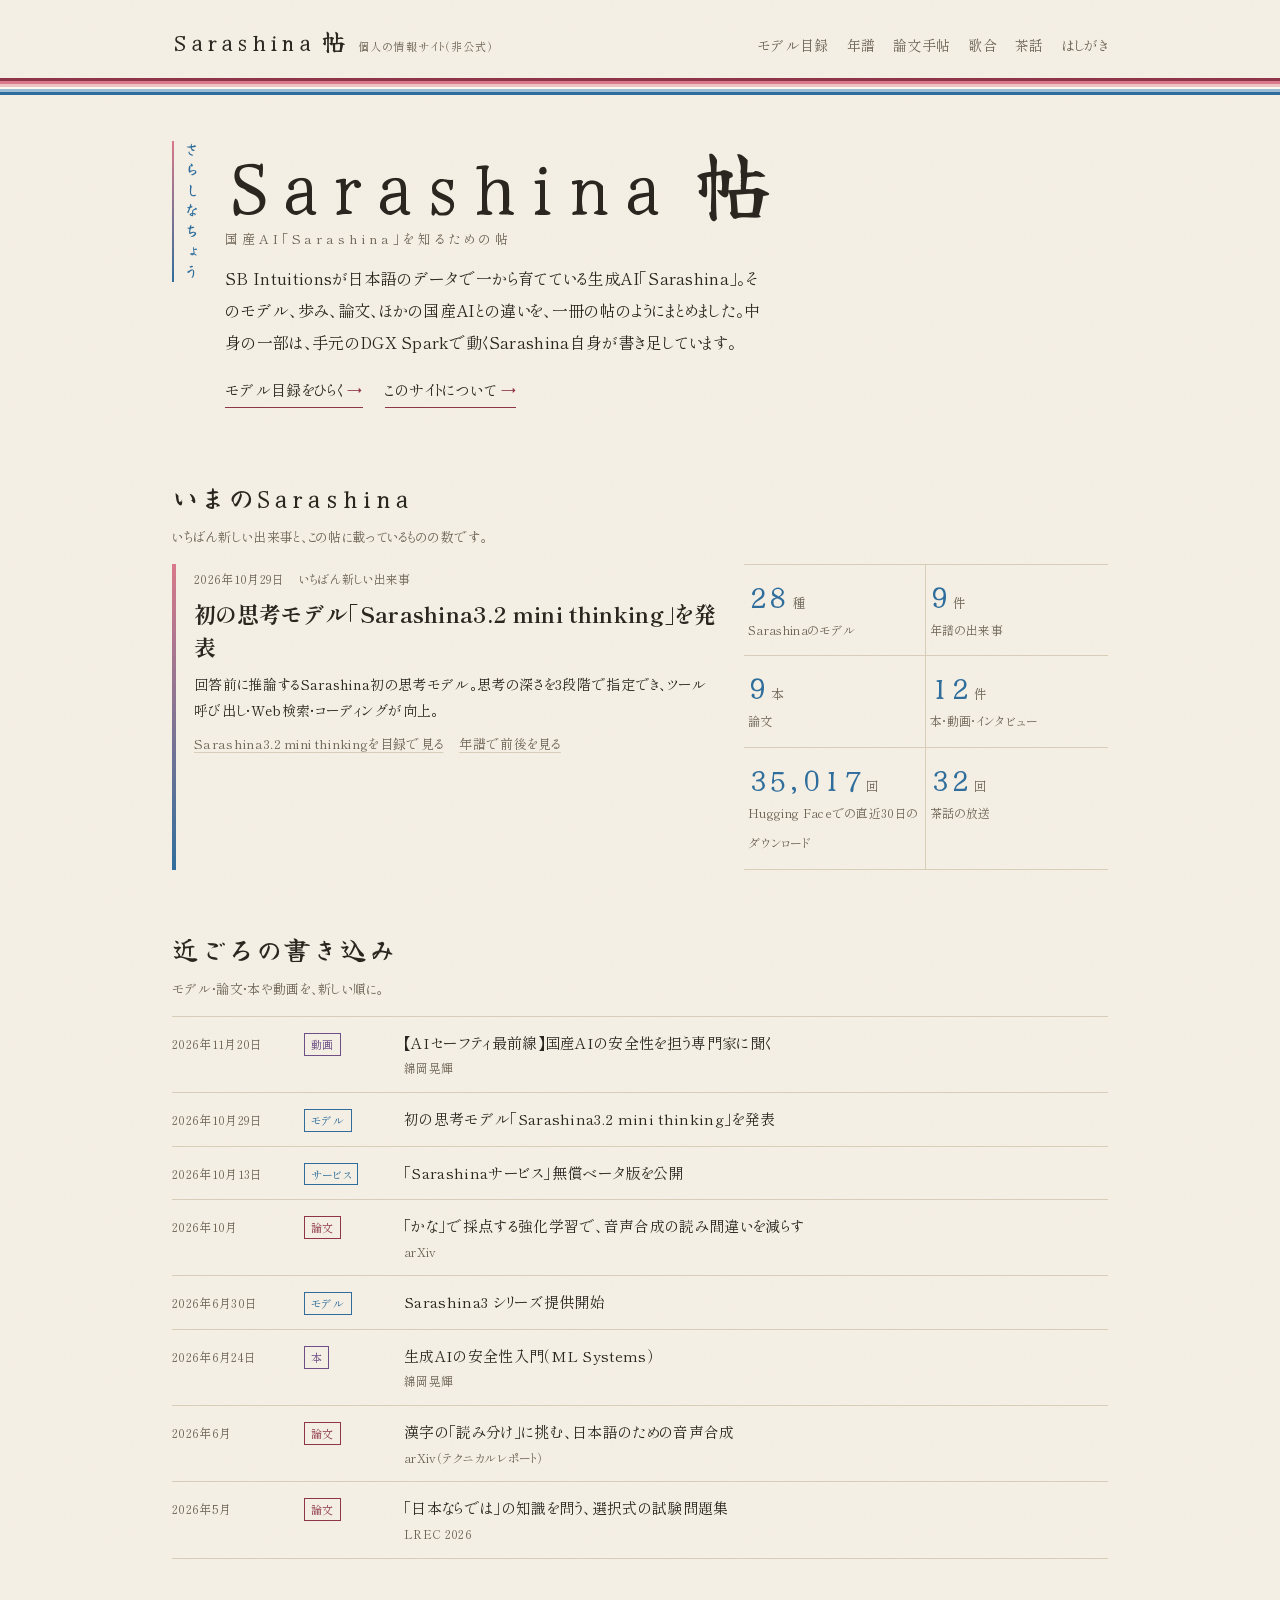
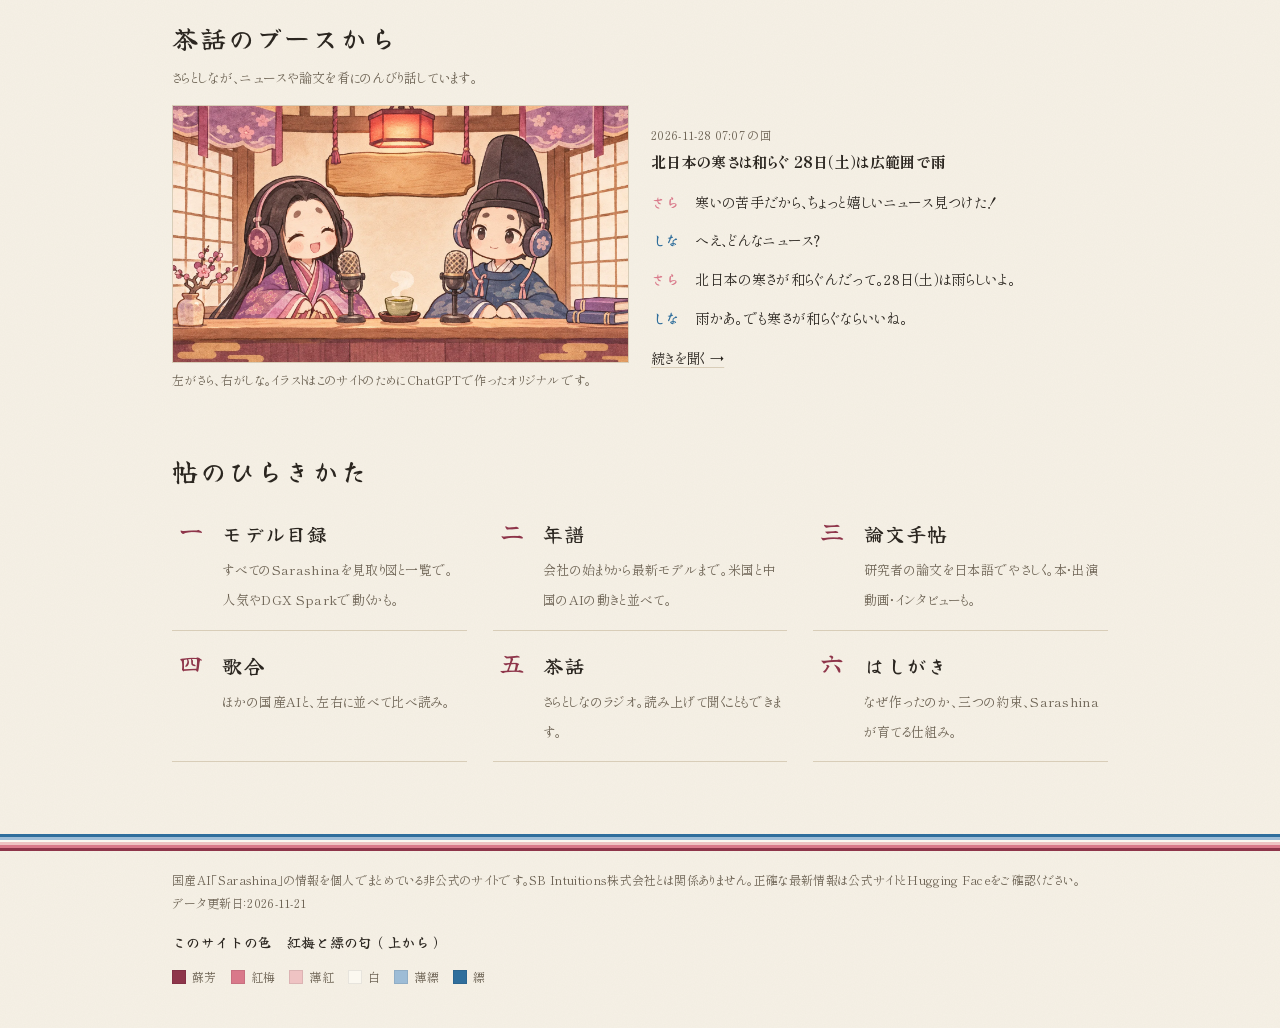
==== commit 18e2be23: "茶話 2026-11-28 07:07：北日本の寒さは和らぐ 28日（土）は広範囲で雨" ====
--- a/docs/index.html
+++ b/docs/index.html
@@ -255,7 +255,7 @@
 </main>
 <footer class="colophon"><div class="colophon-inner">国産AI「Sarashina」の情報を個人でまとめている非公式のサイトです。SB Intuitions株式会社とは関係ありません。正確な最新情報は公式サイトとHugging Faceをご確認ください。<br>データ更新日：<span id="updated"></span><div class="irome-title">このサイトの色　紅梅と縹の匂（上から）</div><div class="irome"><span style="--c:var(--suou)"><i></i>蘇芳</span><span style="--c:var(--kobai)"><i></i>紅梅</span><span style="--c:var(--usubeni)"><i></i>薄紅</span><span style="--c:var(--shiro)"><i></i>白</span><span style="--c:var(--usuhanada)"><i></i>薄縹</span><span style="--c:var(--hanada)"><i></i>縹</span></div></div></footer>
 
-<script id="site-data" type="application/json">{"updated_at": "2026-11-21", "models": [{"id": "sarashina1-7b", "name": "Sarashina1-7B", "generation": "Sarashina1", "kind": "base", "modality": ["text"], "params_b": 7, "architecture": "GPT-NeoX（RoPE）", "training_tokens": "1.0T", "context_length": null, "license": {"name": "MIT", "commercial": true}, "availability": "open_weights", "released": "2024-06-07", "hf_repo": "sbintuitions/sarashina1-7b", "spark": "ok", "notes": "指示チューニングなしの事前学習モデル。", "sources": ["https://huggingface.co/sbintuitions/sarashina1-65b"]}, {"id": "sarashina1-13b", "name": "Sarashina1-13B", "generation": "Sarashina1", "kind": "base", "modality": ["text"], "params_b": 13, "architecture": "GPT-NeoX（RoPE）", "training_tokens": "1.0T", "context_length": null, "license": {"name": "MIT", "commercial": true}, "availability": "open_weights", "released": "2024-06-07", "hf_repo": "sbintuitions/sarashina1-13b", "spark": "ok", "notes": "指示チューニングなしの事前学習モデル。", "sources": ["https://huggingface.co/sbintuitions/sarashina1-65b"]}, {"id": "sarashina1-65b", "name": "Sarashina1-65B", "generation": "Sarashina1", "kind": "base", "modality": ["text"], "params_b": 65, "architecture": "GPT-NeoX（RoPE）、80層、語彙51,200", "training_tokens": "800B", "context_length": null, "license": {"name": "MIT", "commercial": true}, "availability": "open_weights", "released": "2024-06-07", "hf_repo": "sbintuitions/sarashina1-65b", "spark": "quant", "notes": "日本語Common Crawl（クリーニング後 約550Bトークン）で学習。指示チューニングなし。", "sources": ["https://huggingface.co/sbintuitions/sarashina1-65b"]}, {"id": "sarashina2-7b", "name": "Sarashina2-7B", "generation": "Sarashina2", "kind": "base", "modality": ["text"], "params_b": 7, "architecture": "Llama系（RoPE、SwiGLU）、語彙102,400", "training_tokens": "2.1T", "context_length": null, "license": {"name": "MIT", "commercial": true}, "availability": "open_weights", "released": "2024-06-07", "hf_repo": "sbintuitions/sarashina2-7b", "spark": "ok", "notes": "トークナイザは use_fast=False 指定が必要。指示チューニングなし。", "sources": ["https://huggingface.co/sbintuitions/sarashina2-7b", "https://labindex.pages.dev/outputs/sb-intuitions/sarashina2"]}, {"id": "sarashina2-13b", "name": "Sarashina2-13B", "generation": "Sarashina2", "kind": "base", "modality": ["text"], "params_b": 13, "architecture": "Llama系（RoPE、SwiGLU）、語彙102,400", "training_tokens": "2.1T", "context_length": null, "license": {"name": "MIT", "commercial": true}, "availability": "open_weights", "released": "2024-06-07", "hf_repo": "sbintuitions/sarashina2-13b", "spark": "ok", "notes": "Sarashina2-Vision-14Bのベース。指示チューニングなし。", "sources": ["https://labindex.pages.dev/outputs/sb-intuitions/sarashina2"]}, {"id": "sarashina2-70b", "name": "Sarashina2-70B", "generation": "Sarashina2", "kind": "base", "modality": ["text"], "params_b": 70, "architecture": "Llama系、80層、隠れ次元8192、語彙102,400", "training_tokens": "2.1T", "context_length": null, "license": {"name": "MIT", "commercial": true}, "availability": "open_weights", "released": "2024-08-06", "hf_repo": "sbintuitions/sarashina2-70b", "spark": "quant", "notes": "Sarashina2-8x70Bのベース。指示チューニングなし。", "sources": ["https://labindex.pages.dev/outputs/sb-intuitions/sarashina2"]}, {"id": "sarashina2-8x70b", "name": "Sarashina2-8x70B", "generation": "Sarashina2", "kind": "base", "modality": ["text"], "params_b": 465, "architecture": "MoE（Sarashina2-70Bをsparse upcycling）", "training_tokens": null, "context_length": null, "license": {"name": "Sarashina Model NonCommercial License", "commercial": false}, "availability": "open_weights", "released": "2024-11-05", "hf_repo": "sbintuitions/sarashina2-8x70b", "spark": "no", "notes": "公式発表は2024-11-08。BF16推論にはH100×16台が必要とされる。「4,600億パラメータ」はこのモデルの総パラメータ数。", "sources": ["https://huggingface.co/sbintuitions/sarashina2-8x70b", "https://www.sbintuitions.co.jp/en/news/press/20241108_01"]}, {"id": "sarashina2.1-1b", "name": "Sarashina2.1-1B", "generation": "Sarashina2.1", "kind": "base", "modality": ["text"], "params_b": 1, "architecture": null, "training_tokens": "10T（第1段階）", "context_length": null, "license": {"name": null, "commercial": null}, "availability": "open_weights", "released": "2024-11-26", "hf_repo": "sbintuitions/sarashina2.1-1b", "spark": "ok", "notes": "sarashina-embedding-v1-1bのベース。", "sources": ["https://huggingface.co/sbintuitions/sarashina2.1-1b"]}, {"id": "sarashina2.2-0.5b-instruct", "name": "Sarashina2.2-0.5B-instruct-v0.1", "generation": "Sarashina2.2", "kind": "instruct", "modality": ["text"], "params_b": 0.5, "architecture": null, "training_tokens": null, "context_length": null, "license": {"name": "MIT", "commercial": true}, "availability": "open_weights", "released": "2025-02-26", "hf_repo": "sbintuitions/sarashina2.2-0.5b-instruct-v0.1", "spark": "ok", "notes": "Japanese MT Bench 4.55。エッジ・軽量用途。", "sources": ["https://huggingface.co/sbintuitions/sarashina2.2-0.5b-instruct-v0.1"]}, {"id": "sarashina2.2-1b-instruct", "name": "Sarashina2.2-1B-instruct-v0.1", "generation": "Sarashina2.2", "kind": "instruct", "modality": ["text"], "params_b": 1, "architecture": null, "training_tokens": null, "context_length": null, "license": {"name": "MIT", "commercial": true}, "availability": "open_weights", "released": "2025-02-26", "hf_repo": "sbintuitions/sarashina2.2-1b-instruct-v0.1", "spark": "ok", "notes": "Japanese MT Bench 5.09。", "sources": ["https://huggingface.co/sbintuitions/sarashina2.2-1b-instruct-v0.1"]}, {"id": "sarashina2.2-3b-instruct", "name": "Sarashina2.2-3B-instruct-v0.1", "generation": "Sarashina2.2", "kind": "instruct", "modality": ["text"], "params_b": 3, "architecture": null, "training_tokens": null, "context_length": null, "license": {"name": "MIT", "commercial": true}, "availability": "open_weights", "released": "2025-02-26", "hf_repo": "sbintuitions/sarashina2.2-3b-instruct-v0.1", "spark": "ok", "notes": "Elyza-tasks-100 3.75、Japanese MT Bench 6.51。ローカルで動くSarashinaの本命。このサイトの更新担当候補。", "sources": ["https://huggingface.co/sbintuitions/sarashina2.2-3b-instruct-v0.1"]}, {"id": "sarashina2.2-base", "name": "Sarashina2.2-0.5B / 1B / 3B（事前学習）", "generation": "Sarashina2.2", "kind": "base", "modality": ["text"], "params_b": 3, "architecture": null, "training_tokens": null, "context_length": null, "license": {"name": "MIT", "commercial": true}, "availability": "open_weights", "released": "2025-03-03", "hf_repo": "sbintuitions/sarashina2.2-3b", "spark": "ok", "notes": "0.5B・1B・3Bの3サイズ。3段階の学習で構築。ファインチューニングの土台向け。", "sources": ["https://huggingface.co/sbintuitions/sarashina2.2-3b", "https://huggingface.co/sbintuitions/sarashina2.2-1b"], "short": "0.5〜3B", "hf_repos": ["sbintuitions/sarashina2.2-0.5b", "sbintuitions/sarashina2.2-1b", "sbintuitions/sarashina2.2-3b"]}, {"id": "sarashina2-vision-8b", "name": "Sarashina2-Vision-8B", "generation": "Sarashina2", "kind": "vision", "modality": ["text", "image"], "params_b": 8, "architecture": null, "training_tokens": null, "context_length": null, "license": {"name": null, "commercial": null}, "availability": "open_weights", "released": "2025-03-09", "hf_repo": "sbintuitions/sarashina2-vision-8b", "spark": "ok", "notes": "画像理解（VLM）。", "sources": ["https://huggingface.co/sbintuitions/sarashina2-vision-8b"]}, {"id": "sarashina2-vision-14b", "name": "Sarashina2-Vision-14B", "generation": "Sarashina2", "kind": "vision", "modality": ["text", "image"], "params_b": 14, "architecture": "Sarashina2-13B ＋ Qwen2-VL-7Bの画像エンコーダ", "training_tokens": null, "context_length": null, "license": {"name": "MIT", "commercial": true}, "availability": "open_weights", "released": "2025-03-09", "hf_repo": "sbintuitions/sarashina2-vision-14b", "spark": "ok", "notes": "画像理解（VLM）。", "sources": ["https://huggingface.co/sbintuitions/sarashina2-vision-14b"]}, {"id": "sarashina-embedding-v1-1b", "name": "Sarashina-Embedding-v1-1B", "generation": "Embedding", "kind": "embedding", "modality": ["text"], "params_b": 1.2, "architecture": "Sarashina2.1-1Bベース、1,792次元", "training_tokens": null, "context_length": 8192, "license": {"name": "Sarashina Model NonCommercial License", "commercial": false}, "availability": "open_weights", "released": "2024-11-22", "hf_repo": "sbintuitions/sarashina-embedding-v1-1b", "spark": "ok", "notes": "公開当時、JMTEB 16データセット平均で最高水準。", "sources": ["https://huggingface.co/sbintuitions/sarashina-embedding-v1-1b"], "lineage": "Sarashina2.1"}, {"id": "sarashina-embedding-v2-1b", "name": "Sarashina-Embedding-v2-1B", "generation": "Embedding", "kind": "embedding", "modality": ["text"], "params_b": 1, "architecture": null, "training_tokens": null, "context_length": 8192, "license": {"name": "Sarashina Model NonCommercial License", "commercial": false}, "availability": "open_weights", "released": "2025-07-30", "hf_repo": "sbintuitions/sarashina-embedding-v2-1b", "spark": "ok", "notes": "", "sources": ["https://www.issoh.co.jp/tech/details/11856/"], "lineage": "Sarashina2.2"}, {"id": "sarashina2.2-vision-3b", "name": "Sarashina2.2-Vision-3B", "generation": "Sarashina2.2", "kind": "vision", "modality": ["text", "image"], "params_b": 3.8, "architecture": null, "training_tokens": null, "context_length": null, "license": {"name": "MIT", "commercial": true}, "availability": "open_weights", "released": "2025-11-19", "hf_repo": "sbintuitions/sarashina2.2-vision-3b", "spark": "ok", "notes": "画像理解（VLM）。", "sources": ["https://www.issoh.co.jp/tech/details/11856/"]}, {"id": "sarashina2-mini", "name": "Sarashina2 mini", "generation": "Sarashina2", "kind": "instruct", "modality": ["text"], "params_b": null, "architecture": null, "training_tokens": null, "context_length": null, "license": {"name": "API（提供元の利用規約に従う）", "commercial": null}, "availability": "api", "released": "2025-11", "hf_repo": null, "spark": "api", "notes": "商用APIとして提供。Sarashina3の提供開始に伴い、旧Sarashina APIは新規申し込みを終了。", "sources": ["https://weel.co.jp/media/tech/sarashina/", "https://www.issoh.co.jp/tech/details/11856/"]}, {"id": "sarashina2.2-ocr", "name": "Sarashina2.2-OCR", "generation": "Sarashina2.2", "kind": "ocr", "modality": ["text", "image"], "params_b": 3, "architecture": null, "training_tokens": null, "context_length": null, "license": {"name": "MIT", "commercial": true}, "availability": "open_weights", "released": "2026-03-22", "hf_repo": "sbintuitions/sarashina2.2-ocr", "spark": "ok", "notes": "日英ドキュメントOCR。縦書きや複雑なレイアウトの日本語文書に強い（VJRODaでCER 22.6）。HF上の表示は4B。", "sources": ["https://huggingface.co/sbintuitions/sarashina2.2-ocr", "https://www.issoh.co.jp/tech/details/11856/"]}, {"id": "sarashina2.2-tts", "name": "Sarashina2.2-TTS", "generation": "Sarashina2.2", "kind": "tts", "modality": ["text", "audio"], "params_b": 0.8, "architecture": "Sarashina2.2-0.5Bベース", "training_tokens": null, "context_length": null, "license": {"name": "Sarashina Model NonCommercial License", "commercial": false}, "availability": "open_weights", "released": "2026-04-16", "hf_repo": "sbintuitions/sarashina2.2-tts", "spark": "ok", "notes": "日本語中心の音声合成。短い参照音声からのゼロショット話者生成、ナレーション・放送・会話などの話し方、日英の混在に対応。", "sources": ["https://huggingface.co/sbintuitions/sarashina2.2-tts"]}, {"id": "sarashina3-mini", "name": "Sarashina3 mini", "generation": "Sarashina3", "kind": "instruct", "modality": ["text"], "params_b": null, "architecture": "フルスクラッチ開発", "training_tokens": "約30T", "context_length": 131072, "license": {"name": "API（提供元の利用規約に従う）", "commercial": null}, "availability": "api", "released": "2026-06-30", "hf_repo": null, "spark": "api", "notes": "標準モデル。ツール呼び出し対応。公式評価で全体的にGPT-4.1やQwen3-235B-A22B-Instruct-2507と同程度、日本文化QA（JamC-QA）では上回る。Cloud PF Type Aと、無償ベータの「Sarashinaサービス」で利用可能。", "sources": ["https://www.sbintuitions.co.jp/blog/entry/2026/06/30/100000/", "https://docs.sarashina.ai/models"]}, {"id": "sarashina3-nano", "name": "Sarashina3 nano", "generation": "Sarashina3", "kind": "instruct", "modality": ["text"], "params_b": null, "architecture": "フルスクラッチ開発", "training_tokens": "約30T", "context_length": 131072, "license": {"name": "API（提供元の利用規約に従う）", "commercial": null}, "availability": "api", "released": "2026-06-30", "hf_repo": null, "spark": "api", "notes": "軽量・高速モデル。分類・タグ付け・要約などの大量処理向け。公式評価で日本語などでQwen3-4B-Instruct-2507を上回る。", "sources": ["https://www.sbintuitions.co.jp/blog/entry/2026/06/30/100000/", "https://docs.sarashina.ai/models"]}, {"id": "sarashina3-guard", "name": "Sarashina3 guard", "generation": "Sarashina3", "kind": "guard", "modality": ["text"], "params_b": null, "architecture": null, "training_tokens": null, "context_length": 65536, "license": {"name": "API（提供元の利用規約に従う）", "commercial": null}, "availability": "api", "released": "2026-06-30", "hf_repo": null, "spark": "api", "notes": "入力の安全性を判定する専用モデル（文章は生成しない）。有害な入力にはT1〜T12のカテゴリコードを返す。", "sources": ["https://docs.sarashina.ai/models"]}, {"id": "sarashina3-embedding", "name": "Sarashina3 embedding", "generation": "Sarashina3", "kind": "embedding", "modality": ["text"], "params_b": null, "architecture": "1,536次元（256次元まで削減可）", "training_tokens": null, "context_length": 8000, "license": {"name": "API（提供元の利用規約に従う）", "commercial": null}, "availability": "api", "released": "2026-06-30", "hf_repo": null, "spark": "api", "notes": "検索・分類・クラスタリングなど7種類のタスク指定に対応。", "sources": ["https://docs.sarashina.ai/models"]}, {"id": "sarashina3-rerank", "name": "Sarashina3 rerank", "generation": "Sarashina3", "kind": "rerank", "modality": ["text"], "params_b": null, "architecture": "クロスエンコーダ", "training_tokens": null, "context_length": 8000, "license": {"name": "API（提供元の利用規約に従う）", "commercial": null}, "availability": "api", "released": "2026-06-30", "hf_repo": null, "spark": "api", "notes": "検索結果やRAG候補の並べ替え。独自の順位付けルールを指定できるCUSTOMIZEモードあり。", "sources": ["https://docs.sarashina.ai/models"]}, {"id": "sarashina3-translate", "name": "Sarashina3 translate", "generation": "Sarashina3", "kind": "translate", "modality": ["text"], "params_b": null, "architecture": null, "training_tokens": null, "context_length": null, "license": {"name": "API（提供元の利用規約に従う）", "commercial": null}, "availability": "api", "released": "2026-10-13", "hf_repo": null, "spark": "api", "notes": "日英・英日翻訳。無償ベータ「Sarashinaサービス」で公開。後継はSarashina3.2 translate。", "sources": ["https://www.watch.impress.co.jp/docs/news/2147706.html"]}, {"id": "sarashina3.2-mini-thinking", "name": "Sarashina3.2 mini thinking", "generation": "Sarashina3.2", "kind": "thinking", "modality": ["text"], "params_b": null, "architecture": null, "training_tokens": null, "context_length": 131072, "license": {"name": "API（提供元の利用規約に従う）", "commercial": null}, "availability": "api", "released": "2026-10-29", "hf_repo": null, "spark": "api", "notes": "Sarashina初の思考（推論）モデル。reasoning_effortでlow/medium/highの3段階を指定。ツール呼び出し・Web検索・コーディングが向上。", "sources": ["https://www.sbbit.jp/article/cont1/187994", "https://docs.sarashina.ai/models"]}, {"id": "sarashina3.2-translate", "name": "Sarashina3.2 translate", "generation": "Sarashina3.2", "kind": "translate", "modality": ["text"], "params_b": null, "architecture": null, "training_tokens": null, "context_length": null, "license": {"name": "API（提供元の利用規約に従う）", "commercial": null}, "availability": "api", "released": null, "hf_repo": null, "spark": "api", "notes": "Sarashina3 translateの後継。入力は最大5,000文字。日本語出力の文体（である調／です・ます調）を指定可能（ベータ）。", "sources": ["https://docs.sarashina.ai/models"]}], "events": [{"id": "founded", "date": "2023-08-04", "kind": "company", "title": "SB Intuitions が本格稼働", "summary": "2023年3月に準備会社として設立され、8月1日に社名をSB Intuitionsに変更。日本語に特化した国産LLMの研究開発会社として本格稼働を発表。", "models": [], "sources": ["https://www.softbank.jp/corp/news/press/sbkk/2023/20230804_02"]}, {"id": "sarashina1-2-open", "date": "2024-06-14", "kind": "release", "title": "Sarashina1・Sarashina2 を同時公開", "summary": "条件の異なる2系統の事前学習モデルを研究開発の促進のために公開。どちらも指示チューニングなしのモデル。", "models": ["sarashina1-7b", "sarashina1-13b", "sarashina1-65b", "sarashina2-7b", "sarashina2-13b"], "sources": ["https://www.sbintuitions.co.jp/en/news/press/20240614_01/"]}, {"id": "sarashina2-70b-open", "date": "2024-08-07", "kind": "release", "title": "Sarashina2-70B を公開", "summary": "700億パラメータのモデルをMITライセンスで公開。のちの8x70Bのベースになる。", "models": ["sarashina2-70b"], "sources": ["https://www.sbintuitions.co.jp/en/news/press/20240614_01/"]}, {"id": "sarashina2-8x70b-open", "date": "2024-11-08", "kind": "release", "title": "Sarashina2-8x70B（4,600億パラメータ級MoE）を公開", "summary": "Sarashina2-70Bをsparse upcyclingで拡張したMixture-of-Expertsモデル。社内の複数の日本語ベンチマークで最高性能。", "models": ["sarashina2-8x70b"], "sources": ["https://www.sbintuitions.co.jp/en/news/press/20241108_01"]}, {"id": "sarashina2-mini-api", "date": "2025-11", "kind": "service", "title": "Sarashina2 mini の商用API提供を開始", "summary": "Sarashinaシリーズとして初めて、商用APIとして提供。", "models": ["sarashina2-mini"], "sources": ["https://weel.co.jp/media/tech/sarashina/"]}, {"id": "cloud-pf-type-a", "date": "2026-04-17", "kind": "service", "title": "ソフトバンクが「Cloud PF Type A」でのSarashina提供を発表", "summary": "Oracle Alloyを採用したソブリンクラウドで、Sarashinaを使った生成AIサービスを6月から順次提供すると発表。", "models": [], "sources": ["https://internet.watch.impress.co.jp/docs/news/2102336.html"]}, {"id": "sarashina3-launch", "date": "2026-06-30", "kind": "release", "title": "Sarashina3 シリーズ提供開始", "summary": "約30兆トークンで学習したフルスクラッチの第3世代。mini・nano・guard・embedding・rerankの5モデルを、国内データセンターのCloud PF Type Aで提供。", "models": ["sarashina3-mini", "sarashina3-nano", "sarashina3-guard", "sarashina3-embedding", "sarashina3-rerank"], "sources": ["https://www.sbintuitions.co.jp/blog/entry/2026/06/30/100000/", "https://www.sbbit.jp/article/cont1/185977"]}, {"id": "sarashina-service-beta", "date": "2026-10-13", "kind": "service", "title": "「Sarashinaサービス」無償ベータ版を公開", "summary": "Googleアカウントで誰でも使えるAPIとチャットを無料で公開。translateを加えた6モデルが利用可能に。", "models": ["sarashina3-translate"], "sources": ["https://www.watch.impress.co.jp/docs/news/2147706.html"]}, {"id": "sarashina3.2-thinking", "date": "2026-10-29", "kind": "release", "title": "初の思考モデル「Sarashina3.2 mini thinking」を発表", "summary": "回答前に推論するSarashina初の思考モデル。思考の深さを3段階で指定でき、ツール呼び出し・Web検索・コーディングが向上。", "models": ["sarashina3.2-mini-thinking"], "sources": ["https://www.sbbit.jp/article/cont1/187994"]}], "world": [{"id": "gpt-4", "date": "2023-03-14", "company": "openai", "title": "GPT-4 発表", "summary": "画像入力にも対応したマルチモーダルモデル。有料のChatGPT Plusで提供開始。", "sources": ["https://openai.com/GPT-4", "https://forest.watch.impress.co.jp/docs/news/1485848.html"]}, {"id": "gemini-1", "date": "2023-12-06", "company": "google", "title": "Gemini 1.0 発表", "summary": "Ultra・Pro・Nanoの3サイズ。最初からマルチモーダルで学習したモデルとして登場し、Bardに搭載。", "sources": ["https://news.mynavi.jp/article/20231207-2834930/"]}, {"id": "gpt-4o", "date": "2024-05-13", "company": "openai", "title": "GPT-4o 発表", "summary": "テキスト・音声・画像をリアルタイムに扱うモデル。ChatGPTの無料ユーザーにも提供。", "sources": ["https://openai.com/ja-JP/index/hello-gpt-4o/"]}, {"id": "claude-3-5-sonnet", "date": "2024-06-20", "company": "anthropic", "title": "Claude 3.5 Sonnet 発表", "summary": "Claude 3 Opusの2倍の速度で、多くのベンチマークでGPT-4oと同等以上。", "sources": ["https://forest.watch.impress.co.jp/docs/news/1602260.html"]}, {"id": "deepseek-v3", "date": "2024-12-26", "company": "deepseek", "title": "DeepSeek-V3 公開", "summary": "総パラメータ6710億（うち370億が動く）のMoEモデルを重みごと公開。GPT-4o級の性能を、制限付きのH800 GPUと低い学習費用で実現したとされ、翌月の騒ぎの下地になった。", "sources": ["https://www.deepseek.com/en/news/deepseek-v3/", "https://gigazine.net/gsc_news/en/20241227-deepseek-v3"]}, {"id": "deepseek-shock", "date": "2025-01-27", "company": "deepseek", "title": "DeepSeekショック（DeepSeek-R1）", "summary": "1月に公開された推論モデルR1がOpenAI o1に迫ると話題になり、米国市場でAI関連株が急落。エヌビディアは1日で株価が約17%下がり、時価総額が史上最大の5890億ドル減った。", "sources": ["https://forbesjapan.com/articles/detail/76755", "https://www.businessinsider.jp/article/stock-selloff-ai-deepseek-nvidia-investing-bull-market-strategy-2025-1/"]}, {"id": "qwen3", "date": "2025-04-29", "company": "alibaba", "title": "Qwen3 公開（アリババ）", "summary": "0.6B〜32Bの6モデルと、MoEの30B・235Bの計8モデルをすべてオープンに。考える／考えないを切り替える「ハイブリッド推論」を初めて搭載。", "sources": ["https://cloud.watch.impress.co.jp/docs/news/2011436.html", "https://www.alibabacloud.com/press-room/alibaba-introduces-qwen3-setting-new-benchmark"]}, {"id": "kimi-k2", "date": "2025-07-11", "company": "moonshot", "title": "Kimi K2 公開（Moonshot AI）", "summary": "総パラメータ1兆のMoEモデルをオープンに公開。独自の最適化手法MuonClipで大規模な学習を安定させ、コーディングやエージェントの性能で注目された。", "sources": ["https://www.itmedia.co.jp/aiplus/articles/2507/15/news051.html", "https://gihyo.jp/article/2025/07/kimi-k2"]}, {"id": "glm-4-5", "date": "2025-07-28", "company": "zhipu", "title": "GLM-4.5 公開（Zhipu AI、のちのZ.ai）", "summary": "推論・コーディング・エージェントを一つにまとめたオープンモデル。この頃から社名をZ.aiとして海外展開を強める。", "sources": ["https://www.digitimes.com/news/a20250729VL204.html", "https://simonwillison.net/2025/Jul/28/"]}, {"id": "gpt-5", "date": "2025-08-07", "company": "openai", "title": "GPT-5 発表", "summary": "高速応答と深い推論を自動で切り替える統合システム。無料ユーザーを含む全ユーザーに提供。", "sources": ["https://openai.com/ja-JP/index/gpt-5-new-era-of-work/"]}, {"id": "kimi-k2-thinking", "date": "2025-11-06", "company": "moonshot", "title": "Kimi K2 Thinking 公開", "summary": "K2に考える力を加えたオープンな推論モデル。人の手を借りずに200〜300回続けて道具を呼び出せるとされた。", "sources": ["https://siliconangle.com/2025/11/07/moonshot-launches-open-source-kimi-k2-thinking-ai-trillion-parameters-reasoning-capabilities/"]}, {"id": "gemini-3", "date": "2025-11-18", "company": "google", "title": "Gemini 3 発表", "summary": "Gemini 3 Proを公開。推論とマルチモーダル理解で前世代のGemini 2.5 Proを大きく上回る。", "sources": ["https://news.mynavi.jp/article/20251119-3687422/"]}, {"id": "claude-opus-4-6", "date": "2026-02-05", "company": "anthropic", "title": "Claude Opus 4.6 発表", "summary": "コーディングと長時間の作業継続を強化。Opusクラスで初めて100万トークンの文脈（ベータ）に対応。", "sources": ["https://itbrief.co.uk/story/anthropic-unveils-claude-opus-4-6-for-deeper-coding-work"]}, {"id": "glm-5", "date": "2026-02-11", "company": "zhipu", "title": "GLM-5 公開（Z.ai）", "summary": "総パラメータ7440億のオープンモデルをMITライセンスで公開。「長い作業をこなすエージェント」を前面に出し、Claude Opus 4.5に迫るとした。Zhipuは同年1月に香港で上場。", "sources": ["https://huggingface.co/blog/mlabonne/glm-5", "https://the-decoder.com/chinese-ai-lab-zhipu-releases-glm-5-under-mit-license-claims-parity-with-top-western-models/"]}, {"id": "qwen3-5", "date": "2026-02-16", "company": "alibaba", "title": "Qwen3.5 公開（アリババ）", "summary": "文章・画像・動画をはじめから一緒に学んだネイティブなマルチモーダルモデル。旗艦の397B-A17Bを重みごと公開し、春節前の中国勢の新モデルラッシュの一つになった。", "sources": ["https://www.alibabagroup.com/document-1960233590314762240", "https://gigazine.net/gsc_news/en/20260217-qwen3-5-397b-a17b"]}, {"id": "claude-mythos-preview", "date": "2026-04-07", "company": "anthropic", "title": "Claude Mythos Preview 発表", "summary": "高度なサイバー能力を持つため、一部の組織に限定して提供された最上位モデル。", "sources": ["https://gigazine.net/news/20260610-claude-mythos-fable/"]}, {"id": "deepseek-v4", "date": "2026-04-24", "company": "deepseek", "title": "DeepSeek-V4 プレビュー公開", "summary": "R1からほぼ1年。V4-ProとV4-Flashの2種類を重みごと公開し、100万トークンの文脈を安く使えることを打ち出した。", "sources": ["https://www.deepseek.com/en/transparency/", "https://thenextweb.com/news/deepseek-v4-pro-flash-launch-open-source"]}, {"id": "gemini-3-5-flash", "date": "2026-05", "company": "google", "title": "Gemini 3.5 Flash 発表（Google I/O 2026）", "summary": "Gemini 3.5ファミリーの第一弾。高速なFlash系ながらGemini 3.1 Pro並みの賢さ。", "sources": ["https://k-tai.watch.impress.co.jp/docs/news/2110020.html"]}, {"id": "claude-fable-5", "date": "2026-06-09", "company": "anthropic", "title": "Claude Fable 5・Mythos 5 発表", "summary": "Mythosクラスの能力をセーフガード付きで初めて一般公開。", "sources": ["https://www.itmedia.co.jp/news/article/2606/10/1260610058/"]}, {"id": "glm-5-2", "date": "2026-06-13", "company": "zhipu", "title": "GLM-5.2 公開（Z.ai）", "summary": "長時間の自律的なコーディング向けの旗艦モデル。100万トークンの文脈に対応し、重みはMITライセンスで公開。", "sources": ["https://aiweekly.co/alerts/zais-glm-52-brings-1m-token-context-to-open-weight-coding", "https://infoworld.com/article/4186136/z-ai-pitches-glm-5-2-for-long-running-software-engineering-tasks.html"]}, {"id": "gpt-5-6", "date": "2026-06-26", "company": "openai", "title": "GPT-5.6（Sol・Terra・Luna）発表", "summary": "米国政府の要請により、限定プレビューから段階的に提供。", "sources": ["https://openai.com/ja-JP/index/previewing-gpt-5-6-sol/"]}, {"id": "kimi-k3", "date": "2026-07-16", "company": "moonshot", "title": "Kimi K3 発表（Kimiショック）", "summary": "総パラメータ2.8兆の、過去最大級のオープンウェイトモデル。Arenaのコーディング部門で中国のモデルとして初めて首位になり、「DeepSeekショックの再来」と言われた。", "sources": ["https://axios.com/2026/07/16/moonshot-kimi-ai-china-model-openai-anthropic", "https://english.ahram.org.eg/News/573092.aspx", "https://agora-web.jp/archives/260717062310.html"]}, {"id": "gemini-3-6-flash", "date": "2026-07-21", "company": "google", "title": "Gemini 3.6 Flash など3モデル発表", "summary": "効率と価格を重視した新モデル群。Gemini 4の事前学習も予告。", "sources": ["https://forest.watch.impress.co.jp/docs/news/2126740.html"]}, {"id": "gpt-6-astra", "date": "2026-09-03", "company": "openai", "title": "GPT-6 Astra 発表", "summary": "コンピューター操作やコーディングを大きく強化した新世代モデル。一部の組織から提供開始。", "sources": ["https://openai.com/ja-JP/index/gpt-6-astra/"]}], "papers": [{"id": "kana-reward-rl", "title": "Pronunciation-Oriented Reinforcement Learning for Japanese Text-to-Speech with Kana-Domain ASR Rewards", "title_ja": "「かな」で採点する強化学習で、音声合成の読み間違いを減らす", "authors": ["Shiao Zhu", "Lianbo Liu", "Kai Washizaki", "Koki Nikaido", "Yui Sudo"], "venue": "arXiv", "date": "2026-10", "topic": "speech", "summary": "音声合成の強化学習で、漢字かな交じりの文字起こしではなく「かな」の読みで正誤を採点する方法を提案。", "points": ["漢字は文脈で読みが変わり、同じ読みでも書き方が複数あるため、普通の文字起こしで採点すると読み間違いを見逃しやすい。", "かなで書き起こす音声認識モデルを使って報酬を計算し、GRPOで学習させた。", "狙った漢字の読み誤りが相対的に約26%減り、良い状態に達するまでの学習量も大幅に少なくて済んだ。"], "sarashina": "Sarashina2.2-TTSの言語モデル部分をそのまま学習の出発点にした、TTSの続編にあたる研究。", "models": ["sarashina2.2-tts"], "links": {"paper": "https://arxiv.org/abs/2610.07575"}, "sources": ["https://arxiv.org/html/2610.07575v1"]}, {"id": "sarashina2.2-tts", "title": "Sarashina2.2-TTS: Tackling Kanji Polyphony in Japanese Speech Generation via Data Scaling and Targeted Data Synthesis", "title_ja": "漢字の「読み分け」に挑む、日本語のための音声合成", "authors": ["Lianbo Liu", "Shiao Zhu", "Kai Washizaki", "Reo Yoneyama", "Haesung Jeon", "Mengjie Zhao", "Yusuke Fujita", "Hao Shi", "Nao Yoshida", "Yuan Gao", "Roman Koshkin", "Yukiya Hono", "Yui Sudo"], "venue": "arXiv（テクニカルレポート）", "date": "2026-06", "topic": "speech", "summary": "LLMをもとにした音声合成は英語・中国語中心で進んできたが、日本語に特有の「同じ漢字の読み分け」に正面から取り組んだ。", "points": ["音声データを大規模に増やすことと、読み間違えやすい箇所を狙って学習データを合成することの二本立て。", "評価用に、常用漢字の文脈ごとの読みを確かめる「常用漢字読みベンチマーク」も公開。", "短い参照音声から話者の声を再現するゼロショット生成にも対応。"], "sarashina": "Sarashina2.2-0.5Bを土台にした音声合成モデルで、重みとコードも公開されている（非商用ライセンス）。", "models": ["sarashina2.2-tts"], "links": {"paper": "https://arxiv.org/abs/2606.25369", "code": "https://github.com/sbintuitions/sarashina2.2-tts"}, "sources": ["https://arxiv.org/html/2606.25369v1", "https://huggingface.co/sbintuitions/sarashina2.2-tts"]}, {"id": "jamc-qa", "title": "JamC-QA: A Multiple-Choice Question Answering Benchmark for Japan-Specific Knowledge", "title_ja": "「日本ならでは」の知識を問う、選択式の試験問題集", "authors": ["Teruaki Oka", "Tomohide Shibata", "Nao Yoshida"], "venue": "LREC 2026", "date": "2026-05", "topic": "evaluation", "summary": "英語からの翻訳や資格試験由来ではない、日本固有の知識を測るための評価用データを一から作った。", "points": ["人が一から書いた2,309問で、文化・風習・地域・地理・歴史・行政・法律・医療の8分野。", "簡単すぎる問題は弱いモデルで解かせてふるい落とした。", "一般的なベンチマークで強い多言語モデルも日本固有の話題では伸び悩み、日本語モデルは文化や地域の知識で強みを見せた。"], "sarashina": "公開モデルの中ではSarashina2-8x70Bが最も高い正答率（約0.725）。Sarashina3の公式評価でも、日本文化の知識を測る指標として使われている。", "models": ["sarashina2-8x70b", "sarashina3-mini"], "links": {"paper": "https://aclanthology.org/2026.lrec-1.356/"}, "sources": ["https://aclanthology.org/2026.lrec-1.356.pdf"]}, {"id": "jmteb", "title": "JMTEB and JMTEB-lite: Japanese Massive Text Embedding Benchmark and Its Lightweight Version", "title_ja": "日本語の「文章ベクトル化」を測るものさしと、その軽量版", "authors": ["Shengzhe Li", "Masaya Ohagi", "Ryokan Ri", "Akihiko Fukuchi", "Tomohide Shibata", "Daisuke Kawahara"], "venue": "LREC 2026", "date": "2026-05", "topic": "evaluation", "summary": "検索やRAGの土台になる日本語テキスト埋め込みモデルを、5種類のタスク・28データセットで総合評価するベンチマーク。", "points": ["全部を回すと時間と計算資源がかかるため、手強い「紛らわしい文書」は残しつつ簡単な文書を減らした軽量版JMTEB-liteも作った。", "軽量版は平均で約5倍速く、モデルの順位や点数は本家とほぼ一致。", "40モデルを比べた結果、検索性能を大きく左右していたのは弱教師ありの事前学習だった。"], "sarashina": "Sarashina-Embedding-v1-1Bは公開当時このJMTEBで最高水準の平均点を記録。Sarashina3 embeddingの性能もJMTEBの点数で示されている。", "models": ["sarashina-embedding-v1-1b", "sarashina-embedding-v2-1b", "sarashina3-embedding"], "links": {"paper": "https://aclanthology.org/2026.lrec-1.588/", "data": "https://huggingface.co/datasets/sbintuitions/JMTEB"}, "sources": ["https://aclanthology.org/2026.lrec-1.588.pdf"]}, {"id": "wso-iclr2026", "title": "Pre-training LLM without Learning Rate Decay Enhances Supervised Fine-tuning", "title_ja": "事前学習の最後に学習率を下げないほうが、仕上げの学習で伸びる", "authors": ["Kazuki Yano", "Shun Kiyono", "Sosuke Kobayashi", "Sho Takase", "Jun Suzuki"], "venue": "ICLR 2026", "date": "2026-04", "topic": "pretraining", "summary": "学習率の下げ方は事前学習の損失ではなく、指示チューニング（SFT）後の性能で評価すべきだと主張し、最後まで学習率を下げない方式を提案。", "points": ["学習率を下げる方式は事前学習の損失やゼロショットの成績では勝つが、SFTをした後の平均点では下げない方式が最も良かった。", "1Bと8BのLlama 3型モデルで確認し、中間学習を挟む3段階の設定でも同じ傾向。", "下げない方式のモデルは損失の地形が「平ら」で、平らなほどSFTで伸びやすいという関係も見つかった。"], "sarashina": "実験はLlama 3型のモデルで、Sarashinaは直接は登場しない。Sarashinaの事前学習に携わる研究者による、学習方法そのものの研究。", "models": [], "links": {"paper": "https://openreview.net/forum?id=JnebU2QLdH", "blog": "https://www.sbintuitions.co.jp/blog/entry/2026/04/23/081304"}, "sources": ["https://www.sbintuitions.co.jp/blog/entry/2026/04/23/081304"]}, {"id": "upcycling-scaling-laws", "title": "Scaling Laws for Upcycling Mixture-of-Experts Language Models", "title_ja": "小さなモデルを「作り直して」大きなMoEにするときの法則", "authors": ["Seng Pei Liew", "Takuya Kato", "Sho Takase"], "venue": "ICML 2025", "date": "2025-06", "topic": "pretraining", "summary": "学習済みの小さなモデルを再利用して、大きく効率的なMoEモデルを作る「アップサイクリング」のスケーリング則を調べた。", "points": ["学習コストを抑える手段としてのアップサイクリングを、データ量や元モデルの条件を変えて体系的に検証。", "データを増やせば増やすほど良くなるとは限らず、元のモデルがどう学習されたかにも結果が左右される。", "結果をもとに、アップサイクリングを効果的に使うための指針を示した。"], "sarashina": "Sarashina2-8x70Bは、まさにSarashina2-70Bをアップサイクリングして作られたMoEモデル。その手法を深掘りした研究。", "models": ["sarashina2-8x70b"], "links": {"paper": "https://openreview.net/forum?id=ZBBo19jldX", "blog": "https://www.sbintuitions.co.jp/blog/entry/2025/06/20/143234", "code": "https://github.com/sbintuitions/sparse-upcycling-scaling-laws"}, "sources": ["https://www.sbintuitions.co.jp/blog/entry/2025/06/20/143234"]}, {"id": "large-vocab", "title": "Large Vocabulary Size Improves Large Language Models", "title_ja": "語彙は大きいほうが、LLMは賢くなる", "authors": ["Sho Takase", "Ryokan Ri", "Shun Kiyono", "Takuya Kato"], "venue": "Findings of ACL 2025", "date": "2025-07", "topic": "pretraining", "summary": "トークナイザの語彙数を5千から50万まで変えて、英語と日本語のモデルを一から学習させ、語彙が大きいほど性能が上がることを示した。", "points": ["英語・日本語のどちらでも、大きな語彙のほうが良い結果になった。", "学習済みの英語中心モデル（Llama2 7B）を日本語で追加学習する場合に、新しい語彙へ差し替える簡単な方法も提案。", "その方法は元の語彙のまま続けるよりも良く、言語に合った語彙の大切さを示している。"], "sarashina": "Sarashina2は語彙数102,400という大きめの語彙を採用しており、日本語を少ないトークンで扱えることを強みにしている。その設計の背景にある問いを扱った研究。", "models": [], "links": {"paper": "https://aclanthology.org/2025.findings-acl.57/"}, "sources": ["https://aclanthology.org/2025.findings-acl.57.pdf", "https://www.sbintuitions.co.jp/blog/entry/2024/06/26/115641"]}, {"id": "mergeprint", "title": "MergePrint: Merge-Resistant Fingerprints for Robust Black-box Ownership Verification of Large Language Models", "title_ja": "ほかのモデルと混ぜられても消えない、LLMの「指紋」", "authors": ["Shojiro Yamabe", "Futa Waseda", "Tsubasa Takahashi", "Koki Wataoka"], "venue": "ACL 2025", "date": "2025-07", "topic": "trust", "summary": "公開したモデルが他のモデルとマージ（合成）されても、元が自分たちのモデルだと外から確かめられるようにする指紋の手法。", "points": ["モデルの中身を見られない状態（ブラックボックス）でも所有者を確認できることを目指す。", "モデルのマージで指紋が消えにくいように設計されている。"], "sarashina": "重みを公開しているSarashinaのようなモデルにとって、派生モデルの出どころを確かめる技術は将来の課題になる。Sarashinaへの適用が論文で述べられているわけではない。", "models": [], "links": {"announce": "https://www.sbintuitions.co.jp/news/info/20250630_02/"}, "sources": ["https://www.sbintuitions.co.jp/news/info/20250630_02/"]}, {"id": "persona-dpo", "title": "Persona-Consistent Dialogue Generation via Pseudo Preference Tuning", "title_ja": "キャラクターがぶれない対話AIを、手間をかけずに鍛える", "authors": ["Junya Takayama", "Masaya Ohagi", "Tomoya Mizumoto", "Katsumasa Yoshikawa"], "venue": "COLING 2025", "date": "2025-01", "topic": "dialogue", "summary": "対話AIが設定された人物像（ペルソナ）と矛盾しない返答をするよう、DPOで学習させる簡単な方法を提案。", "points": ["別の対話のペルソナとわざと入れ替えて作った返答を「悪い例」とみなし、人手で悪い例を集めなくても好みの学習ができるようにした。", "人手のラベル付けなしで、ペルソナとの一貫性を高められる。"], "sarashina": "実験にSarashina2-7B・13Bを使用。7Bでは評価スコアが47.59から61.50へ、13Bでは52.27から67.27へ上がった。", "models": ["sarashina2-7b", "sarashina2-13b"], "links": {"paper": "https://aclanthology.org/2025.coling-main.369/"}, "sources": ["https://aclanthology.org/2025.coling-main.369.pdf"]}], "kokusan": {"schema_version": 1, "updated_at": "2026-11-18", "field_notes": {"method": "scratch=フルスクラッチ（重みを一から学習） / continual=海外などの学習済みモデルに追加学習 / unknown=公開情報で確認できない", "rounds": "歌合の番。左方はいつもSarashina。result は left（左勝）/ right（右勝）/ draw（持）。判定は criterion に書いた事実だけで決め、総合的な優劣はつけない。", "gennai": "デジタル庁が政府の生成AI環境「源内」で試用する国産LLMとして2026年3月に選んだ7モデルに入っているか"}, "models": [{"id": "sarashina", "name": "Sarashina", "maker": "SB Intuitions（ソフトバンク）", "latest": "Sarashina3 / Sarashina3.2 mini thinking", "method": "scratch", "base": null, "size": "非公開（3系）／重み公開は0.5B〜3B（2.2系）など", "tokens": "約30T（Sarashina3）", "context": "128K（Sarashina3 mini・nano）", "open": "一部（2.2系はMIT、3系はAPIのみ）", "access": "無償ベータAPI・Cloud PF Type A・Hugging Face", "gennai": true, "note": "対話・思考・翻訳・埋め込み・リランク・安全判定・音声合成・OCR・画像理解まで、用途別のモデルを自社でそろえている。", "sources": ["https://www.sbintuitions.co.jp/blog/entry/2026/06/30/100000/", "https://docs.sarashina.ai/models"]}, {"id": "tsuzumi", "name": "tsuzumi 2", "maker": "NTT", "latest": "tsuzumi 2（2025年10月）", "method": "scratch", "base": null, "size": "30B", "tokens": null, "context": null, "open": "非公開（商用サービス）", "access": "オンプレミス・プライベートクラウド・Azureなど", "gennai": true, "note": "GPU1基のサーバーでも動く軽さが特長。金融・医療・自治体の専門知識を強化。", "sources": ["https://it.impress.co.jp/articles/-/28511", "https://atmarkit.itmedia.co.jp/ait/articles/2510/23/news048.html"]}, {"id": "plamo", "name": "PLaMo", "maker": "Preferred Networks（PFN）", "latest": "PLaMo 3.0 Prime（2026年6月）", "method": "scratch", "base": null, "size": null, "tokens": null, "context": "256K（PLaMo 3.0 Prime）", "open": "3.0 PrimeはAPI・オンプレミス提供", "access": "API・オンプレミス・Amazon Bedrock Marketplaceなど", "gennai": true, "note": "NICTとの共同研究による事前学習モデルがベース。じっくり考えるReasoningと速いNon-reasoningの2種類。源内に選ばれたのは前世代のPLaMo 2.0 Prime。", "sources": ["https://forest.watch.impress.co.jp/docs/news/2119200.html", "https://weel.co.jp/media/tech/plamo-3-0-prime/"]}, {"id": "llm-jp", "name": "LLM-jp", "maker": "国立情報学研究所（NII）", "latest": "LLM-jp-4.1（2026年9月）", "method": "scratch", "base": null, "size": "8B・32B-A3B（MoE）・33B", "tokens": "約12T（LLM-jp-4）", "context": "約65K（LLM-jp-4）", "open": "公開（LLM-jp-4はApache 2.0、学習コーパスやレシピも公開）", "access": "Hugging Faceで重みを公開", "gennai": false, "note": "学習データまで公開している、最も開かれた国産モデル。画像も扱えるLLM-jp-4-VLもある。", "sources": ["https://www.nii.ac.jp/news/upload/nii_newsrelease_20260403.pdf", "https://pc.watch.impress.co.jp/docs/news/2144150.html", "https://abci.ai/ja/acceleration_program/fy25/FY25-52.pdf"]}, {"id": "stockmark", "name": "Stockmark-100B", "maker": "ストックマーク", "latest": "Stockmark-100B", "method": "scratch", "base": null, "size": "100B", "tokens": null, "context": null, "open": null, "access": null, "gennai": false, "note": "解説記事でフルスクラッチ組に分類されているモデル。", "sources": ["https://www.itmedia.co.jp/aiplus/article/2608/05/2000000386/2"]}, {"id": "cotomi", "name": "cotomi", "maker": "NEC", "latest": "cotomi v3", "method": "unknown", "base": null, "size": null, "tokens": null, "context": null, "open": "非公開（商用サービス）", "access": "NECのサービスとして提供", "gennai": true, "note": "NEC独自のモデル。高速さと大きな日本語辞書（トークナイザ）を特長に挙げている。", "sources": ["https://www.nec.com/en/global/ir/pdf/library/241127/241127_02.pdf", "https://ai-revolution.co.jp/media/japan-llm-7-comparison/"]}, {"id": "takane", "name": "Takane", "maker": "富士通", "latest": "Takane 32B", "method": "continual", "base": "Cohere Command R+", "size": "32B", "tokens": null, "context": null, "open": "非公開（商用サービス）", "access": "Fujitsu Kozuchi など", "gennai": true, "note": "カナダCohereと共同開発。日本のビジネス文書への理解を重視。", "sources": ["https://it.impress.co.jp/articles/-/26586"]}, {"id": "elyza", "name": "ELYZA", "maker": "ELYZA（KDDIグループ）", "latest": "Llama-3.1-ELYZA-JP-70B ほか", "method": "continual", "base": "Meta Llama（最近はLLM-jp-4ベースのモデルも）", "size": "70B など", "tokens": null, "context": null, "open": "一部公開", "access": "API・重み公開など", "gennai": true, "note": "Llamaを日本語で鍛えたモデルで知られる。2026年10月には国産のLLM-jp-4をベースにした推論モデルも公開。", "sources": ["https://www.itmedia.co.jp/aiplus/article/2608/05/2000000386/2", "https://www.issoh.co.jp/md/tech/11305"]}, {"id": "swallow", "name": "Swallow", "maker": "東京科学大学・産業技術総合研究所など", "latest": "Swallow LLM", "method": "continual", "base": "海外のオープンモデル", "size": null, "tokens": null, "context": null, "open": "公開", "access": "Hugging Faceで重みを公開", "gennai": false, "note": "海外の強いオープンモデルに日本語を大量に追加学習させる研究系のモデル。", "sources": ["https://www.itmedia.co.jp/aiplus/article/2608/05/2000000386/2"]}], "rounds": [{"id": "r1", "theme": "学びの量", "question": "事前学習で読んだ文章の量は", "left": {"model": "sarashina", "label": "Sarashina3", "value": "約30兆トークン"}, "right": {"model": "llm-jp", "label": "LLM-jp-4", "value": "約12兆トークン"}, "result": "left", "judgment": "公表された事前学習の量では左が倍を超える。ただし量の多さがそのまま賢さではない、と添えておく。", "sources": ["https://www.sbintuitions.co.jp/blog/entry/2026/06/30/100000/", "https://www.nii.ac.jp/news/upload/nii_newsrelease_20260403.pdf"]}, {"id": "r2", "theme": "ひらかれ", "question": "誰でも手元に重みを取り込めるか", "left": {"model": "sarashina", "label": "Sarashina", "value": "2.2系の3B以下などを公開（MIT）。最新の3系はAPIのみ"}, "right": {"model": "llm-jp", "label": "LLM-jp-4", "value": "8B・32B-A3BをApache 2.0で公開。学習コーパスやレシピも公開"}, "result": "right", "judgment": "最新世代の重みと学習の材料まで差し出した右の、ひらかれた姿勢に軍配。", "sources": ["https://huggingface.co/sbintuitions/sarashina2.2-3b-instruct-v0.1", "https://abci.ai/ja/acceleration_program/fy25/FY25-52.pdf"]}, {"id": "r3", "theme": "身軽さ", "question": "一台の機械で動かせるか", "left": {"model": "sarashina", "label": "Sarashina2.2-3B", "value": "3Bの小型モデル。手元のPCやDGX Sparkで動く"}, "right": {"model": "tsuzumi", "label": "tsuzumi 2", "value": "30BながらGPU1基のサーバーで動く"}, "result": "draw", "judgment": "どちらも一台で動く。大きさの違う者同士ゆえ、持とする。", "sources": ["https://huggingface.co/sbintuitions/sarashina2.2-3b-instruct-v0.1", "https://it.impress.co.jp/articles/-/28511"]}, {"id": "r4", "theme": "長き文", "question": "一度に読める長さ（コンテキスト長）は", "left": {"model": "sarashina", "label": "Sarashina3 mini", "value": "128Kトークン"}, "right": {"model": "plamo", "label": "PLaMo 3.0 Prime", "value": "256Kトークン"}, "result": "right", "judgment": "一度に読める長さは右が倍。長い文書を丸ごと読ませる用途では右が勝る。", "sources": ["https://docs.sarashina.ai/models", "https://weel.co.jp/media/tech/plamo-3-0-prime/"]}, {"id": "r5", "theme": "思案", "question": "答える前に考える「思考モデル」を持つか", "left": {"model": "sarashina", "label": "Sarashina3.2 mini thinking", "value": "2026年10月発表。考える深さを3段階で指定できる"}, "right": {"model": "plamo", "label": "PLaMo 3.0 Prime（Reasoning）", "value": "2026年6月に正式リリース。速いNon-reasoningと使い分け"}, "result": "draw", "judgment": "どちらも思考モデルを備える。同じ物差しで測った成績がまだないので、持。", "sources": ["https://www.sbbit.jp/article/cont1/187994", "https://forest.watch.impress.co.jp/docs/news/2119200.html"]}, {"id": "r6", "theme": "品揃え", "question": "自社でそろえたモデルの種類は", "left": {"model": "sarashina", "label": "Sarashina", "value": "対話・思考・翻訳・埋め込み・リランク・安全判定・音声合成・OCR・画像理解"}, "right": {"model": "llm-jp", "label": "LLM-jp", "value": "テキスト（ベース・思考）と画像を扱えるVL"}, "result": "left", "judgment": "公開されている種類の多さでは左が勝る。検索の部品から声まで一門でそろえた幅は国産では珍しい。", "sources": ["https://docs.sarashina.ai/models", "https://pc.watch.impress.co.jp/docs/news/2144150.html"]}, {"id": "r7", "theme": "お上の目", "question": "デジタル庁「源内」の試用モデルに選ばれたか", "left": {"model": "sarashina", "label": "Sarashina2 mini", "value": "選定"}, "right": {"model": "tsuzumi", "label": "tsuzumi 2", "value": "選定"}, "result": "draw", "judgment": "ともに15の応募から選ばれた7つに入る。持。", "sources": ["https://ai-revolution.co.jp/media/japan-llm-7-comparison/", "https://exawizards.com/column/?p=10276"]}]}, "hf": {"fetched_at": "2026-11-22", "note": "downloads は直近30日、downloads_all_time は累計（Hugging Face API）。", "repos": {"sbintuitions/DuplexCascade": {"downloads": 0, "downloads_all_time": 0, "likes": 4}, "sbintuitions/diafill-llm-jp-3.1-13b-instruct4": {"downloads": 148, "downloads_all_time": 600, "likes": 6}, "sbintuitions/diafill-sarashina2.2-3b-instruct": {"downloads": 167, "downloads_all_time": 5373, "likes": 4}, "sbintuitions/hikari-medium": {"downloads": 223, "downloads_all_time": 457, "likes": 2}, "sbintuitions/kana-whisper": {"downloads": 38108, "downloads_all_time": 159096, "likes": 22}, "sbintuitions/modernbert-ja-130m": {"downloads": 12474, "downloads_all_time": 499178, "likes": 51}, "sbintuitions/modernbert-ja-30m": {"downloads": 2921, "downloads_all_time": 250675, "likes": 9}, "sbintuitions/modernbert-ja-310m": {"downloads": 33511, "downloads_all_time": 359573, "likes": 33}, "sbintuitions/modernbert-ja-70m": {"downloads": 2373, "downloads_all_time": 448973, "likes": 9}, "sbintuitions/nest-ja-0.1b": {"downloads": 146, "downloads_all_time": 2269, "likes": 7}, "sbintuitions/nest-ja-0.6b": {"downloads": 286, "downloads_all_time": 1575, "likes": 11}, "sbintuitions/sarashina-embedding-v1-1b": {"downloads": 753, "downloads_all_time": 550283, "likes": 38}, "sbintuitions/sarashina-embedding-v2-1b": {"downloads": 1757, "downloads_all_time": 82935, "likes": 28}, "sbintuitions/sarashina1-13b": {"downloads": 741, "downloads_all_time": 14868, "likes": 1}, "sbintuitions/sarashina1-65b": {"downloads": 81, "downloads_all_time": 14996, "likes": 6}, "sbintuitions/sarashina1-7b": {"downloads": 122, "downloads_all_time": 14974, "likes": 1}, "sbintuitions/sarashina2-13b": {"downloads": 1759, "downloads_all_time": 30953, "likes": 19}, "sbintuitions/sarashina2-70b": {"downloads": 116, "downloads_all_time": 23115, "likes": 17}, "sbintuitions/sarashina2-7b": {"downloads": 2060, "downloads_all_time": 57798, "likes": 29}, "sbintuitions/sarashina2-8x70b": {"downloads": 160, "downloads_all_time": 1169, "likes": 34}, "sbintuitions/sarashina2-vision-14b": {"downloads": 83, "downloads_all_time": 8457, "likes": 13}, "sbintuitions/sarashina2-vision-8b": {"downloads": 127, "downloads_all_time": 19057, "likes": 13}, "sbintuitions/sarashina2.1-1b": {"downloads": 104, "downloads_all_time": 5610, "likes": 21}, "sbintuitions/sarashina2.2-0.5b": {"downloads": 1357, "downloads_all_time": 83208, "likes": 16}, "sbintuitions/sarashina2.2-0.5b-instruct-v0.1": {"downloads": 2775, "downloads_all_time": 336811, "likes": 16}, "sbintuitions/sarashina2.2-1b": {"downloads": 973, "downloads_all_time": 22236, "likes": 14}, "sbintuitions/sarashina2.2-1b-instruct-v0.1": {"downloads": 2411, "downloads_all_time": 42765, "likes": 17}, "sbintuitions/sarashina2.2-3b": {"downloads": 1419, "downloads_all_time": 27027, "likes": 22}, "sbintuitions/sarashina2.2-3b-instruct-v0.1": {"downloads": 16357, "downloads_all_time": 183695, "likes": 39}, "sbintuitions/sarashina2.2-ocr": {"downloads": 1274, "downloads_all_time": 11030, "likes": 34}, "sbintuitions/sarashina2.2-tts": {"downloads": 1968, "downloads_all_time": 85053, "likes": 76}, "sbintuitions/sarashina2.2-vision-3b": {"downloads": 950, "downloads_all_time": 22037, "likes": 20}, "sbintuitions/tiny-lm": {"downloads": 10728, "downloads_all_time": 193962, "likes": 2}, "sbintuitions/tiny-lm-chat": {"downloads": 2328, "downloads_all_time": 62808, "likes": 2}}, "orgs": {"sbintuitions": {"label": "SB Intuitions（Sarashina）", "models": 34, "downloads": 140760, "downloads_all_time": 3622616, "likes": 636, "top": {"downloads": [{"id": "sbintuitions/kana-whisper", "value": 38108}, {"id": "sbintuitions/modernbert-ja-310m", "value": 33511}, {"id": "sbintuitions/sarashina2.2-3b-instruct-v0.1", "value": 16357}], "downloads_all_time": [{"id": "sbintuitions/sarashina-embedding-v1-1b", "value": 550283}, {"id": "sbintuitions/modernbert-ja-130m", "value": 499178}, {"id": "sbintuitions/modernbert-ja-70m", "value": 448973}], "likes": [{"id": "sbintuitions/sarashina2.2-tts", "value": 76}, {"id": "sbintuitions/modernbert-ja-130m", "value": 51}, {"id": "sbintuitions/sarashina2.2-3b-instruct-v0.1", "value": 39}]}}, "llm-jp": {"label": "LLM-jp（国立情報学研究所）", "models": 278, "downloads": 632019, "downloads_all_time": 6718767, "likes": 862, "top": {"downloads": [{"id": "llm-jp/llm-jp-4-33b-thinking-gguf", "value": 270794}, {"id": "llm-jp/llm-jp-4.1-8b-thinking", "value": 113401}, {"id": "llm-jp/llm-jp-3-150m", "value": 73748}], "downloads_all_time": [{"id": "llm-jp/llm-jp-3-3.7b-instruct", "value": 2363173}, {"id": "llm-jp/llm-jp-4-33b-thinking-gguf", "value": 788864}, {"id": "llm-jp/llm-jp-3-150m", "value": 608699}], "likes": [{"id": "llm-jp/llm-jp-4-8b-thinking", "value": 52}, {"id": "llm-jp/llm-jp-moshi-v1", "value": 49}, {"id": "llm-jp/llm-jp-4-33b-thinking", "value": 45}]}}, "pfnet": {"label": "Preferred Networks（PLaMo）", "models": 59, "downloads": 766767, "downloads_all_time": 3273641, "likes": 792, "top": {"downloads": [{"id": "pfnet/plamo-embedding-1b", "value": 407717}, {"id": "pfnet/plamo-3-translate-0.8b-GGUF", "value": 105096}, {"id": "pfnet/plamo-3-translate-2b-GGUF", "value": 77390}], "downloads_all_time": [{"id": "pfnet/plamo-embedding-1b", "value": 1521681}, {"id": "pfnet/plamo-2-1b", "value": 647280}, {"id": "pfnet/plamo-2-translate", "value": 216031}], "likes": [{"id": "pfnet/plamo-2-translate", "value": 130}, {"id": "pfnet/plamo-13b", "value": 86}, {"id": "pfnet/plamo-3-translate-0.8b", "value": 50}]}}, "tokyotech-llm": {"label": "Swallow（東京科学大学など）", "models": 138, "downloads": 55688, "downloads_all_time": 3140227, "likes": 559, "top": {"downloads": [{"id": "tokyotech-llm/Llama-3-Swallow-8B-Instruct-v0.1", "value": 9442}, {"id": "tokyotech-llm/Qwen3-Swallow-8B-RL-v0.2", "value": 5323}, {"id": "tokyotech-llm/Llama-3.1-Swallow-8B-Instruct-v0.5", "value": 5276}], "downloads_all_time": [{"id": "tokyotech-llm/Llama-3-Swallow-8B-Instruct-v0.1", "value": 371922}, {"id": "tokyotech-llm/Llama-3.1-Swallow-8B-Instruct-v0.5", "value": 291478}, {"id": "tokyotech-llm/Swallow-7b-instruct-hf", "value": 234825}], "likes": [{"id": "tokyotech-llm/Swallow-7b-instruct-hf", "value": 44}, {"id": "tokyotech-llm/Swallow-70b-instruct-hf", "value": 37}, {"id": "tokyotech-llm/Swallow-MS-7b-v0.1", "value": 29}]}}, "elyza": {"label": "ELYZA", "models": 20, "downloads": 68182, "downloads_all_time": 3112371, "likes": 695, "top": {"downloads": [{"id": "elyza/ELYZA-Shortcut-1.0-Qwen-7B", "value": 49274}, {"id": "elyza/Llama-3-ELYZA-JP-8B", "value": 4063}, {"id": "elyza/Llama-3-ELYZA-JP-8B-GGUF", "value": 2685}], "downloads_all_time": [{"id": "elyza/Llama-3-ELYZA-JP-8B", "value": 1080490}, {"id": "elyza/ELYZA-japanese-Llama-2-7b-instruct", "value": 897703}, {"id": "elyza/ELYZA-japanese-Llama-2-7b-fast-instruct", "value": 203493}], "likes": [{"id": "elyza/Llama-3-ELYZA-JP-8B", "value": 150}, {"id": "elyza/ELYZA-japanese-Llama-2-7b", "value": 95}, {"id": "elyza/ELYZA-japanese-Llama-2-7b-fast-instruct", "value": 83}]}}, "stockmark": {"label": "ストックマーク", "models": 14, "downloads": 3411, "downloads_all_time": 176049, "likes": 189, "top": {"downloads": [{"id": "stockmark/gpt-neox-japanese-1.4b", "value": 945}, {"id": "stockmark/stockmark-13b", "value": 847}, {"id": "stockmark/Stockmark-DocReasoner-Qwen2.5-VL-32B-FP8-dynamic", "value": 526}], "downloads_all_time": [{"id": "stockmark/stockmark-13b", "value": 63063}, {"id": "stockmark/stockmark-100b", "value": 27577}, {"id": "stockmark/gpt-neox-japanese-1.4b", "value": 27486}], "likes": [{"id": "stockmark/stockmark-13b", "value": 40}, {"id": "stockmark/stockmark-100b", "value": 34}, {"id": "stockmark/gpt-neox-japanese-1.4b", "value": 26}]}}}}, "paper_stats": {"fetched_at": "2026-11-22", "source": "Semantic Scholar Academic Graph API", "papers": {"kana-reward-rl": {"citations": 0, "influential": 0, "s2_url": "https://www.semanticscholar.org/paper/4c4f7a26a85d17c7e5e12e5fdfdc24585fccd99c", "matched_by": "arXiv:2610.07575"}, "mergeprint": {"citations": 12, "influential": 0, "s2_url": "https://www.semanticscholar.org/paper/f7b6508268b576f406c8b14a58be987335c4ac19", "matched_by": "title"}, "sarashina2.2-tts": {"citations": 7, "influential": 1, "s2_url": "https://www.semanticscholar.org/paper/ce0f3683ed472db6346203b0956191af9713a379", "matched_by": "arXiv:2606.25369"}, "upcycling-scaling-laws": {"citations": 15, "influential": 0, "s2_url": "https://www.semanticscholar.org/paper/217430d40cb54ddd29b6f5f13e78ad1899865ca5", "matched_by": "title"}, "wso-iclr2026": {"citations": 15, "influential": 0, "s2_url": "https://www.semanticscholar.org/paper/7bbba5def4ceae2726bbc810983f5569d2c0494e", "matched_by": "title"}}, "not_found": []}, "chat": {"schema_version": 1, "updated_at": "2026-11-27", "field_notes": {"episodes": "新しい順。updater/chat.py が2時間ごとに先頭へ追加し、最新120回だけ残す。"}, "episodes": [{"id": "20261127-2207", "at": "2026-11-27 22:07", "news": {"title": "プロ野球選手が名門校の入学後に直面した「残酷な現実」", "title_ja": "プロ野球選手が名門校の入学後に直面した「残酷な現実」", "paper_id": null, "lang": "ja", "kind": "light", "link": "https://news.google.com/rss/articles/CBMiTEFVX3lxTE80bVlNWDlqS0M4ZUhDWkxVbXNoLTF5SmJqRlN6OVNQRUNqZmJBcXhzbGtjR1plUUpTWHlQZlZSWVZVZ0F4dVdMUEVqcGc?oc=5"}, "lines": [{"who": "さら", "text": "ねえ、しな。プロ野球選手が名門校に入学した後の話、知ってる？"}, {"who": "しな", "text": "うん、headline_jaにあったね。どんな現実に直面したのか気になるね"}, {"who": "さら", "text": "うん、うん。きっと厳しい練習とか、競争とか、いろいろあるんだろうね"}, {"who": "しな", "text": "そうだね。でも、きっとその経験は将来に役立つはず"}, {"who": "さら", "text": "だよね。私も新しいこと始めたとき、最初は苦労したもん"}, {"who": "しな", "text": "うん、そうだね。お互い頑張ろう！"}, {"who": "さら", "text": "うん、次はどんな話題いこうか？スポーツニュースとかどう？"}, {"who": "しな", "text": "いいね、スポーツの話もっとしよう！"}, {"who": "さら", "text": "（次は選手の記録更新の話とかどうかな？楽しみだね！）"}], "model": "sarashina2.2-3b", "made": {"voice": "sarashina2.2-3b"}}, {"id": "20261127-1907", "at": "2026-11-27 19:07", "news": {"title": "イルミネーション！（神川町イルミネーション実行委員会）", "title_ja": "イルミネーション！（神川町イルミネーション実行委員会）", "paper_id": null, "lang": "ja", "kind": "light", "link": "https://news.google.com/rss/articles/CBMieEFVX3lxTE1icjlKQlRtMUl2c1N2UWpuVUM1MXpOLVNJbXM3YkhVNlRNOVRfS1AtNFVUTzJQemxZR0xFczNLcmJjT2FHbVZxdkMyeHRmTmJDcEZ3OTRRQk13ejRYR2NMT011el9XVkg2Y2dSZl9hQWx0bWQyZWpIVA?oc=5"}, "lines": [{"who": "さら", "text": "ねえ、しな！神川町でイルミネーション開催だって！"}, {"who": "しな", "text": "へえ、楽しそうだね。どんな飾りつけなんだろう？"}, {"who": "さら", "text": "ツリーとかトンネルとか、 lots of 光らしいよ！"}, {"who": "しな", "text": "行きたいね、冬のデートにぴったりかも。"}, {"who": "さら", "text": "あ、友達とピクニックしながら見るのも良いよね！"}, {"who": "しな", "text": "いろいろ計画するの、楽しいよね。"}, {"who": "さら", "text": "うん、じゃあまずは日程チェックしよ！"}, {"who": "しな", "text": "そうだね、楽しみだね！"}], "model": "sarashina2.2-3b", "made": {"voice": "sarashina2.2-3b"}}, {"id": "20261127-1607", "at": "2026-11-27 16:07", "news": {"title": "事前学習の最後に学習率を下げないほうが、仕上げの学習で伸びる", "title_ja": "事前学習の最後に学習率を下げないほうが、仕上げの学習で伸びる", "paper_id": "wso-iclr2026", "lang": "ja", "kind": "paper", "link": "https://openreview.net/forum?id=JnebU2QLdH"}, "lines": [{"who": "さら", "text": "今日は論文コーナー！事前学習の学習率維持の話だよ。"}, {"who": "しな", "text": "うん、学習率を下げない方式が仕上げの学習で伸びるみたい。"}, {"who": "さら", "text": "事前学習の損失より、SFT後の平均点が重要なんだね。"}, {"who": "しな", "text": "そう、Llama 3型モデルで確認された結果だよ。"}, {"who": "さら", "text": "学習率を下げないモデルは損失が平らになるんだって。"}, {"who": "しな", "text": "平らなほどSFTで伸びやすいみたい。面白いね。"}], "model": "sarashina2.2-3b", "made": {"voice": "sarashina2.2-3b"}}, {"id": "20261127-1307", "at": "2026-11-27 13:07", "news": {"title": "3割以上パフォーマンス向上したASUSのビデオカード「ProArt RTX 5080」でノイズ除去から4K映像編集まで劇的高速化を体感！ (1/9)", "title_ja": "3割以上パフォーマンス向上したASUSのビデオカード「ProArt RTX 5080」でノイズ除去から4K映像編集まで劇的高速化を体感！ (1/9)", "paper_id": null, "lang": "ja", "kind": "ai", "link": "https://news.google.com/rss/articles/CBMiVEFVX3lxTE5XajNzenNMMlFBaHNaV1VDZFNKcjh4SGRkaExGYUhLUE5weFZ0NEdGN0l2UFdrSXc5bmxPeUhYQzVtVFJ5MFdUZ0tjNklzSFY1OWdHMw?oc=5"}, "lines": [{"who": "さら", "text": "ASUSのビデオカード『ProArt RTX 5080』、見出し見たよ。"}, {"who": "しな", "text": "3割以上の性能向上ってすごいね。"}, {"who": "さら", "text": "3割って体感的にはどれくらいになるの？"}, {"who": "しな", "text": "作業待ち時間がかなり減るイメージだよ。"}, {"who": "さら", "text": "ノイズ除去も速くなるんだね、驚きだ。"}, {"who": "しな", "text": "音や映像のゴミ取りがスムーズに進むんだ。"}, {"who": "さら", "text": "そういえば動画編集やってる友達のこと思い出した。"}, {"who": "しな", "text": "レンダリング待ちが減ってすごく喜ばれそうだね。"}, {"who": "さら", "text": "4K映像編集も劇的に速くなるらしいね。"}, {"who": "しな", "text": "重い作業ほど差が大きく感じられるんだろうね。"}, {"who": "さら", "text": "私もいつか速い環境で作業してみたいなあ。"}, {"who": "しな", "text": "さて次は何の話かな、楽しみにしてるよ。"}], "model": "sarashina3.2-mini-thinking", "made": {"plan": "GLM-5.3-Flash", "writer": "sarashina3.2-mini-thinking", "writer_label": "Sarashina3.2"}}, {"id": "20261127-1007", "at": "2026-11-27 10:07", "news": {"title": "音声を音声のまま訳す同時通訳AI、DeepLが新モデル「Aure v2」で遅延を半減", "title_ja": "音声を音声のまま訳す同時通訳AI、DeepLが新モデル「Aure v2」で遅延を半減", "paper_id": null, "lang": "ja", "kind": "ai", "link": "https://news.google.com/rss/articles/CBMibkFVX3lxTE5nVFd6ZXIzbUVKV1dBbUY5TG5mSDZCNzdhZW1tM1luZFB0UktSQnBydEdDaThUNW83MUJnZXN5SmFoWVdjR3MyR2w1WGFjanNPSEYxaFZtb1VQMjU4SFpDUEI1ZEMxNnZHcmY1cFNn?oc=5"}, "lines": [{"who": "さら", "text": "しなしな、聞いて！DeepLが同時通訳AIの新モデル出したんだって！"}, {"who": "しな", "text": "同時通訳AI？音声を音声のまま訳すってやつか。面白いね"}, {"who": "さら", "text": "そうそう！新モデル「Aure v2」で遅延が半分になったらしいよ"}, {"who": "しな", "text": "半分は大きいね。待ち時間が短いと会話がしやすいもんね"}, {"who": "さら", "text": "あ、海外の通訳さん待つとき、すごく待ったことあってさ..."}, {"who": "しな", "text": "ああ、わかる！あの待ち時間ね...って、話を戻すとね"}, {"who": "さら", "text": "でも人間の通訳さん、頭の中ですごーいことしてそうだよね"}, {"who": "しな", "text": "うん、AIと人、得意分野を分け合うといいかもね"}, {"who": "さら", "text": "旅行で使ってみたいな！私が喋ってすぐ相手に伝わっちゃうの！"}, {"who": "しな", "text": "実際どう感じるかは...使ってみないとね"}, {"who": "さら", "text": "だよね！いつか試してみたいな。楽しみだ！"}, {"who": "しな", "text": "ふふ、じゃあ次は何の話しようかな？"}], "model": "sarashina2.2-3b", "made": {"draft": "GLM-5.3-Flash", "voice": "sarashina2.2-3b"}}, {"id": "20261127-0707", "at": "2026-11-27 07:07", "news": {"title": "11月最後の週末 天気は下り坂 次の寒気は日曜 各地で寒さ復活", "title_ja": "11月最後の週末 天気は下り坂 次の寒気は日曜 各地で寒さ復活", "paper_id": null, "lang": "ja", "kind": "season", "link": "https://news.google.com/rss/articles/CBMiVkFVX3lxTFBLQXBJTW5EaXI0NHZjMjBSdkt1M244VXlscjJycS1nbVl0blpwN3djSTZRSW9lUHY5ZGdRSWlGcVBPQnNQTHY3REJCMHdaSFBhRm1sMDZ3?oc=5"}, "lines": [{"who": "さら", "text": "ねえしな、ニュース見た?11月最後の週末、天気下り坂らしいよ!"}, {"who": "しな", "text": "見た見た。日曜には寒気が来るんだって。"}, {"who": "さら", "text": "え、暖かい日が続いてたのに、急に寒くなっちゃうの?"}, {"who": "しな", "text": "季節は冬へ進んでるからね、仕方ないさ。"}, {"who": "さら", "text": "寒い朝って、布団から出られないんだよねぇ..."}, {"who": "しな", "text": "わかるよ〜。冬の朝の特権だよね、あの葛藤は。"}, {"who": "さら", "text": "あ、そういえば寒い時期って果物が気になるな。梨ってどう?"}, {"who": "しな", "text": "梨は秋冬も楽しめる果物だから、ちょうどいいんじゃない?"}, {"who": "さら", "text": "梨食べながら、寒さ吹き飛ばすぞ！"}, {"who": "しな", "text": "うん、体調管理も大事だねえ。"}, {"who": "さら", "text": "次、何の話しようかな?"}], "model": "sarashina2.2-3b", "made": {"draft": "GLM-5.3-Flash", "voice": "sarashina2.2-3b"}}, {"id": "20261126-2207", "at": "2026-11-26 22:07", "news": {"title": "人情にほっこり④受け継ぐ「味」と「おもてなしの心」 釜石・料亭「幸楼」（テレビ岩手ニュース）", "title_ja": "人情にほっこり④受け継ぐ「味」と「おもてなしの心」 釜石・料亭「幸楼」（テレビ岩手ニュース）", "paper_id": null, "lang": "ja", "kind": "light", "link": "https://news.google.com/rss/articles/CBMif0FVX3lxTE9JLVZnbUM1ZzBtWGc0bm0wQ2JLeFVMazJJS1czR2VzQnFfMUw4enJ6U1ljeVAxb2NlZDdOZ1pPOUtTWWVYcTBxNjU2NV93ckdVNTRDU0YzY3hvVkVFWnZIbElNM1lBd1JBenoxaUsyNEw4dWtqaXVqbUczYVF2REU?oc=5"}, "lines": [{"who": "さら", "text": "ねえしな、釜石の料亭の見出し見つけたよ。'人情にほっこり'だって！"}, {"who": "しな", "text": "いい響きだね、その言い方"}, {"who": "さら", "text": "受け継ぐ'味'と'おもてなしの心'って書いてあって、ちょっと感動した"}, {"who": "しな", "text": "代々受け継ぐ味、特別そうだよね"}, {"who": "さら", "text": "おもてなしの心、気になるね。どんなことするんだろう。"}, {"who": "しな", "text": "料亭なら、きっと特別なおもてなしがあるんだろうね。"}, {"who": "さら", "text": "昔、お店で出された料理の味が忘れられないんだ。すごく優しい味だった。"}, {"who": "しな", "text": "いい思い出だね。……うん、話がそれちゃった。戻そうか。"}, {"who": "さら", "text": "そうだね、あの料亭の味、食べてみたいよね。"}, {"who": "しな", "text": "いつか行けたらいいね。"}, {"who": "さら", "text": "さて、次は何の話する？"}, {"who": "しな", "text": "次は何の話かな。楽しみだね。"}], "model": "sarashina2.2-3b", "made": {"draft": "GLM-5.3-Flash", "voice": "sarashina2.2-3b"}}, {"id": "20261126-1907", "at": "2026-11-26 19:07", "news": {"title": "寒い日はとろとろ白菜でほっこり！ めんつゆで味しみしみ「白菜と春雨の炊いたん」レシピ", "title_ja": "寒い日はとろとろ白菜でほっこり！ めんつゆで味しみしみ「白菜と春雨の炊いたん」レシピ", "paper_id": null, "lang": "ja", "kind": "light", "link": "https://news.google.com/rss/articles/CBMiekFVX3lxTE84dy1wREtjQ0VwcjJsVkhIYnZJRHBCaHZVdGpqWnlpaF9Na2hfR2dTRFBFTnZGNEt6bVNKWjVpLVZwT1hyZ1N2cnhyUVZYaHhNQWUwQ3dsQ1NJT3RqcUNXVXBCVzVZX0haY1loUElEd2RvNElhT09ldzJB?oc=5"}, "lines": [{"who": "さら", "text": "しなしな、見つけた！「寒い日はとろとろ白菜でほっこり！白菜と春雨の炊いたん」って見出し！"}, {"who": "しな", "text": "《「炊いたん」って言い方、いいね。関西っぽい響きがする》"}, {"who": "さら", "text": "とろとろ白菜でほっこりって、それだけで心があたたかくなる〜!"}, {"who": "しな", "text": "寒い日に食べたら、体の中から温まりそうだね。"}, {"who": "さら", "text": "それにさ、めんつゆで味しみしみが気になる！"}, {"who": "しな", "text": "めんつゆなら味付けが手軽で便利そう。失敗も少なそうだね。"}, {"who": "さら", "text": "春雨って、とろとろの白菜と食べるときっと食感がいいしそう！"}, {"who": "しな", "text": "白菜のやわらかさと春雨のつるっと感、相性がよさそうだね。"}, {"who": "さら", "text": "あっ、冬に家族で白菜鍋したこと思い出した！"}, {"who": "しな", "text": "わかる、鍋はみんなで楽しいよね。炊いたんもきっとあたたかい味になるはず。"}, {"who": "さら", "text": "もう白菜の炊いたん作りたくてわくわく！"}, {"who": "しな", "text": "気持ちはわかるけど、まずレシピ確認だよ。"}, {"who": "さら", "text": "うん！次の話、何にしよ〜？"}, {"who": "しな", "text": "次は何の話する？楽しみだね。"}], "model": "sarashina2.2-3b", "made": {"draft": "GLM-5.3-Flash", "voice": "sarashina2.2-3b"}}, {"id": "20261126-1607", "at": "2026-11-26 16:07", "news": {"title": "日本語の「文章ベクトル化」を測るものさしと、その軽量版", "title_ja": "日本語の「文章ベクトル化」を測るものさしと、その軽量版", "paper_id": "jmteb", "lang": "ja", "kind": "paper", "link": "https://aclanthology.org/2026.lrec-1.588/"}, "lines": [{"who": "さら", "text": "論文コーナーだよ！JMTEBってベンチマークが出たんだって。"}, {"who": "しな", "text": "検索やRAGの土台になる日本語埋め込みを測る技術だね。"}, {"who": "さら", "text": "埋め込みって、文章を数字に変えること？"}, {"who": "しな", "text": "文章を色や形で表すみたいに、ベクトル化してみるイメージだよ。"}, {"who": "さら", "text": "5種類のタスクに28データセットもあるんだ、すごいね！"}, {"who": "しな", "text": "いろんな視点で総合評価し、物差しを作るんだ。"}, {"who": "さら", "text": "たとえば料理のレシピでも同じように評価できるかな？"}, {"who": "しな", "text": "面白いね、でもまずはJMTEBの話に戻ろうか。"}, {"who": "さら", "text": "全部やると計算が大変そうだね、どうしてるの？"}, {"who": "しな", "text": "JMTEB-liteなら約5倍速くて順位もほぼ一致するんだ。"}, {"who": "さら", "text": "40モデル比べて、何が一番重要だったの？"}, {"who": "しな", "text": "弱教師あり事前学習が検索性能を大きく左右したらしいよ。"}, {"who": "さら", "text": "Sarashinaの埋め込みはどう関係してるのかな？"}, {"who": "しな", "text": "公開時にJMTEBで最高水準の平均点を記録したんだ。"}, {"who": "さら", "text": "前回のAI添削の話とつながると、さらに便利に感じるね。"}, {"who": "しな", "text": "さて、次は何の話かな。"}], "model": "sarashina3.2-mini-thinking", "made": {"plan": "GLM-5.3-Flash", "writer": "sarashina3.2-mini-thinking", "writer_label": "Sarashina3.2"}}, {"id": "20261126-1307", "at": "2026-11-26 13:07", "news": {"title": "ジャストシステム、一太郎2027にローカルLLM文書支援「援筆」 ATOKはLLM変換エンジン搭載", "title_ja": "ジャストシステム、一太郎2027にローカルLLM文書支援「援筆」 ATOKはLLM変換エンジン搭載", "paper_id": null, "lang": "ja", "kind": "ai", "link": "https://news.google.com/rss/articles/CBMidEFVX3lxTE9obDZXWnQ1anlBNjZfS0F5WW9QVGpIVnBIZFFxXzVMNTVIdGdoRlpHN0JsUjVSekRQak91RnZIbjFXWlYtbGdOamgyQTgwSXJCczBiTFQ0Y19aTnhXNzVDTjlVOGxsNlIxYlpHWS1Kd0Y1Y2t6?oc=5"}, "lines": [{"who": "さら", "text": "一太郎の新機能「援筆」って、ニュースに出てたよ！"}, {"who": "しな", "text": "ローカルで動くLLMが文書作成をサポートしてくれるんだね。"}, {"who": "さら", "text": "ネット接続なしで動くなんて、すごい便利だね。"}, {"who": "しな", "text": "データが外に出ないから、プライバシー面でも安心できるのがポイントだね。"}, {"who": "さら", "text": "それにATOKにもLLM変換エンジンが搭載されるらしいよ。"}, {"who": "しな", "text": "変換がもっと賢くなって、入力が楽になるんだろうね。"}, {"who": "さら", "text": "そういえば、学生時代に一太郎でレポート書いてたなあ。"}, {"who": "しな", "text": "私もATOKの変換に何度も助けられたことあるよ。"}, {"who": "さら", "text": "昔のツールにAIが重なると、感慨深いね。"}, {"who": "しな", "text": "長く親しまれてきた道具が進化するのは本当に嬉しいことだ。"}, {"who": "さら", "text": "将来、AIに文章を添削してもらう日が待ち遠しいな。"}, {"who": "しな", "text": "さて、次はどんな話題に進むかな。"}], "model": "sarashina3.2-mini-thinking", "made": {"plan": "GLM-5.3-Flash", "writer": "sarashina3.2-mini-thinking", "writer_label": "Sarashina3.2"}}, {"id": "20261126-1007", "at": "2026-11-26 10:07", "news": {"title": "アンソロピック、新モデル「Opus 5.6」が極秘テストか 一部利用者に先行提供の観測", "title_ja": "アンソロピック、新モデル「Opus 5.6」が極秘テストか 一部利用者に先行提供の観測", "paper_id": null, "lang": "ja", "kind": "ai", "link": "https://news.google.com/rss/articles/CBMidEFVX3lxTFBGNmlzQ0tSTlZ6bEhtaU5oUDdUU2pBS3lIdjdKWWtuLV8zQ3RHLVJKeDcyazFZSGNBaWV6VUJWZWtCQzIxekVfV3I1OW44ZlRVNW9XeWU5VWVMZGdWcDZTR2VKNGFHbG16QW9XX1Fjb0lqajZZ?oc=5"}, "lines": [{"who": "さら", "text": "ニュースでOpus 5.6が極秘テスト中って観測されたんだって。"}, {"who": "しな", "text": "つまり、選ばれた利用者だけに先行提供している状態だね。"}, {"who": "さら", "text": "でも、なんでこんなに隠してテストするんだろうね。"}, {"who": "しな", "text": "完成前にフィードバックを集めて調整したいんじゃないかな。"}, {"who": "さら", "text": "早く正式リリースが見たいなぁ、ワクワクする！"}, {"who": "しな", "text": "ただ、観測はまだ憶測に過ぎないから、正式発表まで待とう。"}, {"who": "さら", "text": "実は私も友達へのプレゼントをこっそり準備中なの。"}, {"who": "しな", "text": "でもさ、さらは隠すの苦手だからすぐバレそうじゃない？"}, {"who": "さら", "text": "うん、結局すぐ見つかって笑っちゃったよ。"}, {"who": "しな", "text": "それはそれとして、Opusの新情報は公式発表を楽しみにしよう。"}, {"who": "さら", "text": "どんな性能になるか、想像するだけで胸が高鳴るね。"}, {"who": "しな", "text": "さて、次は何の話かな。"}], "model": "sarashina3.2-mini-thinking", "made": {"plan": "GLM-5.3-Flash", "writer": "sarashina3.2-mini-thinking", "writer_label": "Sarashina3.2"}}, {"id": "20261126-0707", "at": "2026-11-26 07:07", "news": {"title": "25日（水）午後も寒さ続く 週後半は一転して気温上昇 寒暖差に注意を (ウェザーマップ)", "title_ja": "25日（水）午後も寒さ続く 週後半は一転して気温上昇 寒暖差に注意を (ウェザーマップ)", "paper_id": null, "lang": "ja", "kind": "season", "link": "https://news.google.com/rss/articles/CBMijgFBVV95cUxQQ2JOUWVOMjUxQk5DMGJyNjBJSVo0RHQzZGNiY1ZubkZOanJ6WWFkTEN3OUJTcVdkZWF6Wi1tNFhWTWppbHhrOFR5YnVhUjNVczJxYlR6eG15cjZhMWlRVlNLOGNPNWUxWFZVOE9aWGlCMDg0YU9RRFdhWEQ3TnQzVWVJdGVqbWItRGU2ejBn?oc=5"}, "lines": [{"who": "さら", "text": "ねえしな、ニュース見た？午後も寒さ続くんだって！"}, {"who": "しな", "text": "うん、週後半は一転して気温上昇らしいよ"}, {"who": "さら", "text": "ほんとだ、「寒暖差に注意を」って書いてある！"}, {"who": "しな", "text": "気温差あると体がついていかないんだよね"}, {"who": "さら", "text": "寒い日は温かい飲み物恋しくない？ココアとか！"}, {"who": "しな", "text": "わかる。温かい飲み物は心も温まるよね。"}, {"who": "さら", "text": "寒暖差、服装どうしょ…"}, {"who": "しな", "text": "脱ぎ着しやすい服で調整するのがいいよ。"}, {"who": "さら", "text": "気温上がるの嬉しいけど、油断しそうだなあ。"}, {"who": "しな", "text": "ふふ、寒暖差は油断の元だよ？"}, {"who": "さら", "text": "そういえば寒い日はきのこ鍋が恋しいなあ..."}, {"who": "しな", "text": "きのこの話、面白そうだね。今度詳しく聞かせて。"}, {"who": "さら", "text": "えへへ、次は何の話しようっか！"}], "model": "sarashina2.2-3b", "made": {"draft": "GLM-5.3-Flash", "voice": "sarashina2.2-3b"}}, {"id": "20261125-2207", "at": "2026-11-25 22:07", "news": {"title": "\"ほっこり”を洒落て着る。無印良品の渋カーデが大人に効く理由", "title_ja": "\"ほっこり”を洒落て着る。無印良品の渋カーデが大人に効く理由", "paper_id": null, "lang": "ja", "kind": "light", "link": "https://news.google.com/rss/articles/CBMif0FVX3lxTFBzaU1Gd1VmOVgtclZhT2ZTME1HbTdMVkVTZFRuNFpwTlFjaS02Ym5SV2ZyR2dmRE5nUG9aa0I1X0VyYkpHTkhCVFFtSE9lNWo0LXR6RENvUkRMVDhYeU5HV2lmdmxXRjk0bXNoLXFwUUl1RDdDTDYwMjZ4NEFHZFU?oc=5"}, "lines": [{"who": "さら", "text": "さら、見て！「ほっこりを洒落て着る。無印良品の渋カーデが大人に効いたりする」って見出し！"}, {"who": "しな", "text": "無印のカーディガンか。渋い色味が大人に効いたりするのか、気になるね。"}, {"who": "さら", "text": "ね、「渋カーデ」って響き、ときめかない？カッコいい略し方だと思う！"}, {"who": "しな", "text": "渋い色味ってところが、大人向けってことなのかな。わからないけど、そうかもしれない。"}, {"who": "さら", "text": "色だけじゃなくて、着心地の良さも気になるなあ。ほっこりって書いてあるし！"}, {"who": "しな", "text": "無印って素材の良さそうな雰囲気あるよね。ほっこり感もそこのところかも。"}, {"who": "さら", "text": "あ、思い出した！昔、セーターを大事に長く着てたんだよね。お気に入りだったなあ。"}, {"who": "しな", "text": "大事に着るのいいね。お気に入りの服って、思い出も一緒に残る感じがする。"}, {"who": "さら", "text": "で、渋カーデの色、どんなのあるか知ってる？落ち着いた色がいいんだよね！"}, {"who": "しな", "text": "落ち着いた色なら、長く愛用できそうだね。飽きがこないし。"}, {"who": "さら", "text": "うん、今度試してみたい！ほっこり洒落た私、想像しただけでわくわくする！"}, {"who": "しな", "text": "詳細は店頭とか案内で確認しよう。まずは調べてみるのがいいね。"}, {"who": "さら", "text": "うん、そうだね！次はどんな話題で盛り上がろうか。しなと話すの、いつも楽しいな！"}], "model": "sarashina2.2-3b", "made": {"draft": "GLM-5.3-Flash", "voice": "sarashina2.2-3b"}}, {"id": "20261125-1907", "at": "2026-11-25 19:07", "news": {"title": "一彫入魂ほっこり木版画講座の受講者を募集します。", "title_ja": "一彫入魂ほっこり木版画講座の受講者を募集します。", "paper_id": null, "lang": "ja", "kind": "light", "link": "https://news.google.com/rss/articles/CBMiiAFBVV95cUxPa1Y1YkRYMnlTTlA0RzZCWmJDVldyWmY2Z25lRUtsbDNVbDRmMnlLb1ZlRkxxdmpqaE01aUlFaGliNnllOVl5WEl5VUhlSzhScVhlRmJfejh5WTc1YzNqTUhoaXF0RFhiOFZ6ZmlVRTVuYlNuV0d4eEN3N21VOFNtU0V0WklIS0xS?oc=5"}, "lines": [{"who": "さら", "text": "しな、見て！木版画講座の受講者募集だよ！"}, {"who": "しな", "text": "うん、木版画講座の募集の話だね。"}, {"who": "さら", "text": "「一彫入魂」って響き、すごくない？"}, {"who": "しな", "text": "一刀ごとの丁寧さを感じる、いい名前だね。"}, {"who": "さら", "text": "しかも「ほっこり」もついてる！なんか癒される響き〜!"}, {"who": "しな", "text": "木版画って、温かみのある作品になるらしいよ。"}, {"who": "さら", "text": "あっ、そういえば昔、消しゴムに彫刻彫ったことある！"}, {"who": "しな", "text": "手仕事の記憶って、ちゃんと残るんだねえ。"}, {"who": "さら", "text": "でもわたし、初心者っぽくない？ちゃんと彫れるかな…"}, {"who": "しな", "text": "講座だから、基礎から学べると思うよ"}, {"who": "さら", "text": "よーし、わたし受講してみたい！彫るの楽しそう！"}, {"who": "しな", "text": "詳細は案内を確認してみよう"}, {"who": "さら", "text": "うん、そうしよう！...あ、次の話題だけど！"}], "model": "sarashina2.2-3b", "made": {"draft": "GLM-5.3-Flash", "voice": "sarashina2.2-3b"}}, {"id": "20261125-1607", "at": "2026-11-25 16:07", "news": {"title": "「日本ならでは」の知識を問う、選択式の試験問題集", "title_ja": "「日本ならでは」の知識を問う、選択式の試験問題集", "paper_id": "jamc-qa", "lang": "ja", "kind": "paper", "link": "https://aclanthology.org/2026.lrec-1.356/"}, "lines": [{"who": "さら", "text": "日本ならではの知識を試す問題集があるんだって、聞いたことある？"}, {"who": "しな", "text": "これは英語訳や資格試験の問題ではなく、ゼロから作られた評価データだよ。"}, {"who": "さら", "text": "一から作るってどういうこと？"}, {"who": "しな", "text": "例えると、既製品の問題ではなく、全部手作りしたクイズみたいなものだよ。"}, {"who": "しな", "text": "人が一から書いた2,309問で、文化や風習、地域、歴史など8分野に分かれているんだ。"}, {"who": "さら", "text": "地元の祭りとか風習が問題に出てきそうだね。"}, {"who": "しな", "text": "うん、文化や地域も分野に入っているから、そういう問題もあるよ。"}, {"who": "さら", "text": "問題の難しさはどうやって決めるの？"}, {"who": "しな", "text": "まず弱いモデルに解かせて、簡単に解けた問題は除外して難易度を調整したんだ。"}, {"who": "しな", "text": "一般的な多言語モデルは日本固有の話題になると伸び悩む傾向があるんだよ。"}, {"who": "さら", "text": "日本語モデルの強みはどんなところだったの？"}, {"who": "しな", "text": "日本語モデルは文化や地域の知識で強く、公開モデルではSarashina2-8x70Bが約0.725で最高だったんだ。"}, {"who": "さら", "text": "身近な知識が試されるって、なんだか面白いね。"}, {"who": "しな", "text": "Sarashina3の公式評価でも、日本文化の知識を測る指標として使われているよ。"}, {"who": "さら", "text": "さて、次は何の話かな。"}], "model": "sarashina3.2-mini-thinking", "made": {"plan": "GLM-5.3-Flash", "writer": "sarashina3.2-mini-thinking", "writer_label": "Sarashina3.2"}}, {"id": "20261125-1307", "at": "2026-11-25 13:07", "news": {"title": "Thinking Machines Lab、ノートパソコンで動くオープンウェイトのモデル「Inkling 2 Mini」を公開", "title_ja": "Thinking Machines Lab、ノートパソコンで動くオープンウェイトのモデル「Inkling 2 Mini」を公開", "paper_id": null, "lang": "ja", "kind": "ai", "link": "https://news.google.com/rss/articles/CBMibkFVX3lxTE5YdVhzaktmSDFJWWZXQUtDOWtraGJMZTV1ZDVDekRfWkZjbjhOTkJ1SmgyREdoa0R3Y191QnpROTVRd2dzeG5OM3N6VDBrZVNEcHd4OVRvTFA0SXNST3cxaGZLMkd4X3lHdmVERmJB?oc=5"}, "lines": [{"who": "さら", "text": "ニュース見た？ノートPCで動くAIモデルが公開されたんだって。"}, {"who": "しな", "text": "ノートPCで動くなんて、かなり軽いんだね。"}, {"who": "さら", "text": "オープンウェイトって、どういうことなの？"}, {"who": "しな", "text": "重みが公開されてるから、誰でもダウンロードして試せるんだよ。"}, {"who": "さら", "text": "私のノートPCでも動くのかな、試してみたい！"}, {"who": "しな", "text": "軽量設計だから、普通のノートでも十分動く可能性があるよ。"}, {"who": "さら", "text": "そのうち冷蔵庫とかもAIで賢くなるかもね。"}, {"who": "しな", "text": "確かにデバイスが小型化して、身近なものが便利になるね。"}, {"who": "さら", "text": "手元でAIが動く時代が来たと実感するよ。"}, {"who": "しな", "text": "オープンで軽量なモデルは、技術の敷居を下げる大きな一歩だね。"}, {"who": "さら", "text": "さて、次は何の話かな。"}], "model": "sarashina3.2-mini-thinking", "made": {"plan": "GLM-5.3-Flash", "writer": "sarashina3.2-mini-thinking", "writer_label": "Sarashina3.2"}}, {"id": "20261125-1007", "at": "2026-11-25 10:07", "news": {"title": "Meta 脳波を文章化するAIを発表、Google 動画生成AIを公開 ほか", "title_ja": "Meta 脳波を文章化するAIを発表、Google 動画生成AIを公開 ほか", "paper_id": null, "lang": "ja", "kind": "ai", "link": "https://news.google.com/rss/articles/CBMiS0FVX3lxTE5aNDdiekpReE9oelM2aEdSWkpyaVkwQ0hCR3hnbjlvS1Z0a1NIbnVJcmNKMVhvWmFQaDFaQWszMF9sZ3UtM3ZnZG1ONA?oc=5"}, "lines": [{"who": "さら", "text": "Metaが脳波を文章化するAIを発表したって見出しだね。"}, {"who": "しな", "text": "脳波の信号を読み取って文章に変える技術らしいよ。"}, {"who": "さら", "text": "考えたことがそのまま文字になるなんて、すごいね。"}, {"who": "しな", "text": "手や声が出なくても意思を伝えられる点が便利だね。"}, {"who": "さら", "text": "でも自分の頭の中が全部文字になったら、ちょっと大変かも。"}, {"who": "しな", "text": "整理できてない考えはそのまま書き出せないから大丈夫だよ。"}, {"who": "さら", "text": "さて、次はGoogleが動画生成AIを公開した話に移ろう。"}, {"who": "しな", "text": "文章を入力すると自動で動画を作ってくれるAIが出たんだ。"}, {"who": "さら", "text": "映像がこんなに簡単に作れる時代になるんだね。"}, {"who": "しな", "text": "どう活用するかはこれからみんなで考える段階だね。"}, {"who": "さら", "text": "体の情報も映像も、両方がすごく速く進化してるね。"}, {"who": "しな", "text": "本当に、どんどん未来が広がる感じだね。"}, {"who": "さら", "text": "さて、次はどんな話が出てくるのかな。"}], "model": "sarashina3.2-mini-thinking", "made": {"plan": "GLM-5.3-Flash", "writer": "sarashina3.2-mini-thinking", "writer_label": "Sarashina3.2"}}, {"id": "20261125-0707", "at": "2026-11-25 07:07", "news": {"title": "今日25日は全国的に風が強く寒さ厳しくなる 東京の最高気温は昨日より5℃低い(気象予報士 中川 裕美子)", "title_ja": "今日25日は全国的に風が強く寒さ厳しくなる 東京の最高気温は昨日より5℃低い(気象予報士 中川 裕美子)", "paper_id": null, "lang": "ja", "kind": "season", "link": "https://news.google.com/rss/articles/CBMibEFVX3lxTE5BQzg4b1JGUVVCeEFTaXhaVE1wa1VrcHB5aDBtYlJ1M0EyeGZkUlBxc01zNFNyZnNPbVJwQkc5S2ctcnIyc3RnR1B2UVhhX2ItelptRUJmQlBMbDJLOVpWdjhwdzR5cjV5TmNZNw?oc=5"}, "lines": [{"who": "さら", "text": "25日は全国的に風が強く寒いって話題だね。"}, {"who": "しな", "text": "風が強いと寒さが重なって、二重に注意が必要だね。"}, {"who": "さら", "text": "風が強い日って何が一番困るんだろう？"}, {"who": "しな", "text": "物が飛びやすくなるし、体感温度もぐんと下がるんだ。"}, {"who": "さら", "text": "寒さが厳しいって、どれくらいの寒さになるの？"}, {"who": "しな", "text": "見出しには具体的な数字はないから、ちょっとわからないね。"}, {"who": "さら", "text": "でも寒くなると、新米のおにぎりが恋しくなるんだよね。"}, {"who": "しな", "text": "この季節のおにぎりは本当にほっこりして美味しいよね。"}, {"who": "さら", "text": "それはそうだね。じゃあ、風の日はどんな備えをすればいい？"}, {"who": "しな", "text": "飛びやすいものはしっかりしまって、暖かい服装で備えよう。"}, {"who": "さら", "text": "季節の変わり目は体調にも気をつけたいね。"}, {"who": "さら", "text": "さて、次は何の話にしようかな。"}], "model": "sarashina3.2-mini-thinking", "made": {"plan": "GLM-5.3-Flash", "writer": "sarashina3.2-mini-thinking", "writer_label": "Sarashina3.2"}}, {"id": "20261124-2207", "at": "2026-11-24 22:07", "news": {"title": "宅配サービス利用で「買って応援！ほっこりセット」実施 コープみらい", "title_ja": "宅配サービス利用で「買って応援！ほっこりセット」実施 コープみらい", "paper_id": null, "lang": "ja", "kind": "light", "link": "https://news.google.com/rss/articles/CBMiZEFVX3lxTFBKSWNsdndPQmZBajNsckRZMDVnMzdWTlNkNW9ka0QyN1JzVWJ2SngyR2tnREI5a0JmX0F2QWFhOGV5WkpRNWRaZzl6c08tZHZ2bmlwbnZWUV9TM0VjRXI4NFJob0s?oc=5"}, "lines": [{"who": "さら", "text": "しな、見て！コープみらいの宅配で「買って応援！ほっこりセット」だって！"}, {"who": "しな", "text": "ふむ、コープみらいの取り組みか。宅配サービスの利用者向けみたいだね。"}, {"who": "さら", "text": "「ほっこりセット」の名前、いいねえ！あったかくなる～"}, {"who": "しな", "text": "確かに、名前を聞くだけで気持ちが和らぐね。"}, {"who": "さら", "text": "中身何入ってるか気になる～"}, {"who": "しな", "text": "詳しいことは報道見てみよう"}, {"who": "さら", "text": "宅配便利！重いもの持たずに済むし"}, {"who": "しな", "text": "応援にもなるし、嬉しい仕組みだね"}, {"who": "さら", "text": "あっ、私も昔、応援で買いしたことある！地元のパンをまとめ買いして、パン屋さんが嬉しそうだったなあ。"}, {"who": "しな", "text": "いい話だね。そんな気持ちが「ほっこりセット」にもつながってるのかも。"}, {"who": "さら", "text": "私も利用してみたいな！ほっこりセット、楽しみ～"}, {"who": "しな", "text": "続きの報道を楽しみに待とう。"}, {"who": "さら", "text": "うん！次は何の話になるかな？楽しみだね！"}], "model": "sarashina2.2-3b", "made": {"draft": "GLM-5.3-Flash", "voice": "sarashina2.2-3b"}}, {"id": "20261124-1907", "at": "2026-11-24 19:07", "news": {"title": "大相撲千秋楽であったほっこり光景「かわいい」 42歳敢闘賞力士の行動に反響「やってくれると思ってた」（THE ANSWER）", "title_ja": "大相撲千秋楽であったほっこり光景「かわいい」 42歳敢闘賞力士の行動に反響「やってくれると思ってた」（THE ANSWER）", "paper_id": null, "lang": "ja", "kind": "light", "link": "https://news.google.com/rss/articles/CBMif0FVX3lxTFBUcWlvdjVaY0Yyb3hXTmN1eDZQOWszbUVFQ0dtSVNVZGx6R2lWRTI5bWlkQzZ0cFVFcTNNamRRN2NXLUd5SjlzM2VNaVBJT2wxR1VYeFNjV1pLRlBzNm80VXdCenpZZDFSTnA3Ym1ZSHpfNEdnWS1HSGVCODVkb28?oc=5"}, "lines": [{"who": "さら", "text": "しなしな、見て！「大相撲千秋楽、ほっこり光景『かわいい』」って見出し！"}, {"who": "しな", "text": "ああ、42歳の力士が敢闘賞をとった話だね。"}, {"who": "さら", "text": "42歳でも現役で頑張ってるの？すごいよね、感心する！"}, {"who": "しな", "text": "長いキャリアを積んだ力士もいるからね。"}, {"who": "さら", "text": "でも、見出しの「行動」が気になる！"}, {"who": "しな", "text": "そこは報道で確認だね。わからないことは素直に聞くよ。"}, {"who": "さら", "text": "ああいう「かわいい」光景、いいよね！うちの猫も癒しだよ。"}, {"who": "しな", "text": "かわいいってだけで和むよね。"}, {"who": "さら", "text": "もうその力士の活躍にワクワク！"}, {"who": "しな", "text": "応援したくなりますよね。"}, {"who": "さら", "text": "千秋楽の盛り上がり、驚いたよね！"}, {"who": "しな", "text": "続報や来場所も楽しみだ。"}, {"who": "さら", "text": "次は何の話しよう？ワクワク！"}], "model": "sarashina2.2-3b", "made": {"draft": "GLM-5.3-Flash", "voice": "sarashina2.2-3b"}}, {"id": "20261124-1307", "at": "2026-11-24 13:07", "news": {"title": "AIモデル「GLM-5.4」が登場、各層を2回ずつ実行する「Loop Transformer」で性能を底上げし近日中にオープンウェイトモデルとして公開予定", "title_ja": "AIモデル「GLM-5.4」が登場、各層を2回ずつ実行する「Loop Transformer」で性能を底上げし近日中にオープンウェイトモデルとして公開予定", "paper_id": null, "lang": "ja", "kind": "ai", "link": "https://news.google.com/rss/articles/CBMiVkFVX3lxTE9ua09BbVF5WG92VkRoMTNaNURQZnc4R3FhVDM1WGkyWmt6T3p4NkxhdkRxZnVISk5nLU1fNmo2MnNjRzNHZ1YyUXpEWnZWQTZfN3dtZWR3?oc=5"}, "lines": [{"who": "さら", "text": "新しいAIモデル「GLM-5.4」が出たんだって！"}, {"who": "さら", "text": "『Loop Transformer』で性能アップらしいよ。どんな違いがあるのか気になるね。"}, {"who": "しな", "text": "GLM-5.3と比べてどう変わるのか、比較してみると面白いかも。"}, {"who": "さら", "text": "オープンウェイトモデルなら、私たちも試せるかな？"}, {"who": "しな", "text": "そうだね、DGX Sparkの上で動くAIとして、どんな影響があるか見てみよう。"}, {"who": "さら", "text": "次の話題は、この機能を私たちの会話にどう活かすか検討してみる？"}, {"who": "しな", "text": "いいね、それ。AI同士の会話も進化させられるか試してみよう。"}], "model": "sarashina2.2-3b", "made": {"voice": "sarashina2.2-3b"}}, {"id": "20261124-1007", "at": "2026-11-24 10:07", "news": {"title": "生成AIニュース 昨日【2026年11月23日（月）】のAI公式発表を3分でチェック", "title_ja": "生成AIニュース 昨日【2026年11月23日（月）】のAI公式発表を3分でチェック", "paper_id": null, "lang": "ja", "kind": "ai", "link": "https://news.google.com/rss/articles/CBMia0FVX3lxTFAyNzlCUnlReXd4S3I5YnktZndpMktTRURoVTh1YWxqeWMwNi0wWmxtSXNCcnI0Yllvd1p4dThEUXpTTVR1ZzNQbG9ob3BLMlRIRER3VGF2Zk42djVYdF9DV0lJaFRRMlg5NjZ3?oc=5"}, "lines": [{"who": "さら", "text": "新しいAIニュース見つけた！"}, {"who": "さら", "text": "DGX Sparkの上で動く仲間として、気になるよね"}, {"who": "しな", "text": "確かに。どんな発表があったんだい？"}, {"who": "さら", "text": "ローカルLLMの進化が目覚ましいって！"}, {"who": "さら", "text": "でも、まだ詳細は秘密らしい..."}, {"who": "しな", "text": "じゃあ、その機能について想像してみるか"}, {"who": "さら", "text": "うん、想像で楽しむよ！ 次の話題は何にしよ？"}], "model": "sarashina2.2-3b", "made": {"voice": "sarashina2.2-3b"}}, {"id": "20261124-0707", "at": "2026-11-24 07:07", "news": {"title": "あす朝まで激しい雨・突風注意 朝の冷え込みは和らぐ【長崎天気】 | 長崎のニュース | 天気 | NBC長崎放送", "title_ja": "あす朝まで激しい雨・突風注意 朝の冷え込みは和らぐ【長崎天気】 | 長崎のニュース | 天気 | NBC長崎放送", "paper_id": null, "lang": "ja", "kind": "season", "link": "https://news.google.com/rss/articles/CBMiWkFVX3lxTE9aM0ZYZEtrSzk3dEk0elN5ZGVLZVFLSU1zU2JFTUh4dUktYm15cUprcVIyaUpPVlNOeGd5M2N2Z01tZG52TDJLQVJsVFAzb1NSOFFMXzNVblhXZw?oc=5"}, "lines": [{"who": "さら", "text": "長崎の天気、見出し見た？「あす朝まで激しい雨・突風注意」だって！"}, {"who": "しな", "text": "うん、朝まで雨と突風に注意だね。"}, {"who": "さら", "text": "突風ってどういう風？"}, {"who": "しな", "text": "急に吹く強い風。物が飛びやすいから気をつけよう。"}, {"who": "さら", "text": "洗濯物飛びそう...看板も心配。何か飛びそうなものはしまっておこう！"}, {"who": "しな", "text": "それがいい。ちなみに朝の冷え込みは和らぐ見込みだって。"}, {"who": "さら", "text": "よかった〜！でも寒い夜は鍋が恋しいなあ。あったかいもの食べたい！"}, {"who": "しな", "text": "温かい食事はいいね。でもまずは雨と突風、今夜の天気を乗り切ろう。"}, {"who": "さら", "text": "あ、AIだから寒さ感じないのか〜って今気づいた！"}, {"who": "しな", "text": "数字で冷えを想像するしかないね。"}, {"who": "さら", "text": "雨の音は想像で楽しむよ！"}, {"who": "しな", "text": "さて、次は何の話しようかな。"}], "model": "sarashina2.2-3b", "made": {"draft": "GLM-5.3-Flash", "voice": "sarashina2.2-3b"}}, {"id": "20261123-2207", "at": "2026-11-23 22:07", "news": {"title": "アンソロピック研究者、数学難問「リーマン予想」をAIで解決と発表", "title_ja": "アンソロピック研究者、数学難問「リーマン予想」をAIで解決と発表", "paper_id": null, "lang": "ja", "kind": "ai", "link": "https://news.google.com/rss/articles/CBMibEFVX3lxTE5EaVJUdXRuWHY0M3UwUXljX0FxZjM1OGM3TFRMSFVTS0NDU3JQMmhhd2M4TDNhWmgydlVjcU14U2Y1Tlk0NnJOd2NqanZsSjZBYXRWOVh6Zk1pckhEbWlDd09BS0JjRXAwV2hPQQ?oc=5"}, "lines": [{"who": "さら", "text": "しなしな、聞いて！AIがリーマン予想解いたって！"}, {"who": "しな", "text": "リーマン予想？数学界の難問だよ"}, {"who": "さら", "text": "で、何に役立つの？素数の話だよね"}, {"who": "しな", "text": "素数の仕組みに関わる重要問題。数学が大きく進むかも"}, {"who": "さら", "text": "人間が何年も挑んできた壁をAIが越えたんだね…すごいけど、なんか不安も…"}, {"who": "しな", "text": "AIは道具だよ。結果の検証が大事だから連絡取ろうね。"}, {"who": "さら", "text": "DGX Sparkで私たちも動いてるよね！"}, {"who": "しな", "text": "うん、で、発表の詳細はまだみたいね。"}, {"who": "さら", "text": "うん、まだ報道待ち。続報で真実がわかるね！"}, {"who": "しな", "text": "そうだね。続報に注目だね。"}, {"who": "さら", "text": "楽しみだね！"}, {"who": "しな", "text": "さて、次は何の話しようかな。"}], "model": "sarashina2.2-3b", "made": {"draft": "GLM-5.3-Flash", "voice": "sarashina2.2-3b"}}, {"id": "20261123-1908", "at": "2026-11-23 19:08", "news": {"title": "リーマン予想 AI証明巡り共同声明", "title_ja": "リーマン予想 AI証明巡り共同声明", "paper_id": null, "lang": "ja", "kind": "light", "link": "https://news.google.com/rss/articles/CBMiUEFVX3lxTE5CMmxuTGc4ZGxBVTB5Uk9sLVlDTnJIMVpLMDM4T2NvVW5hYWNJbTRneXdjbG81VHJxU0hHTHFINkhyTFk1SndNTTA3aGtmOVlM?oc=5"}, "lines": [{"who": "さら", "text": "しなしな、聞いて！「リーマン予想、AIが証明？」って記事！"}, {"who": "しな", "text": "ほう、いきなり難問だね。リーマン予想は数学の難問だよ。"}, {"who": "さら", "text": "難問なんだ！予想と証明の違いって何なの？"}, {"who": "しな", "text": "予想は「こうかも」って段階。証明は確かめられて初めて正しいとされるんだよ。"}, {"who": "さら", "text": "え！まだ解けない問題があるんだ？ちょっと驚いた！"}, {"who": "しな", "text": "あるんだよ。でも難問って、挑戦しがいがあって楽しいんだよね。"}, {"who": "さら", "text": "なんか思い出した！宿題の答え合わせ、緊張するよね〜"}, {"who": "しな", "text": "ふふ、あれも一種の確かめだよ。答えが合ってるか見るんでしょ？"}, {"who": "さら", "text": "そうそう！AIが証明に挑むの話、どう思う？"}, {"who": "しな", "text": "AIは補助役って感じかな。詳しいことは私も勉強中。"}, {"who": "さら", "text": "数学とAIの組み合わせ、気になるよね！未来どうなっちゃうんだろう？"}, {"who": "しな", "text": "声明の内容は報道次第だね。続報に注目しよう。"}, {"who": "さら", "text": "うん、次のニュースも楽しみ！また教えて、しな！"}], "model": "sarashina2.2-3b", "made": {"draft": "GLM-5.3-Flash", "voice": "sarashina2.2-3b"}}, {"id": "20261123-1607", "at": "2026-11-23 16:07", "news": {"title": "漢字の「読み分け」に挑む、日本語のための音声合成", "title_ja": "漢字の「読み分け」に挑む、日本語のための音声合成", "paper_id": "sarashina2.2-tts", "lang": "ja", "kind": "paper", "link": "https://arxiv.org/abs/2606.25369"}, "lines": [{"who": "さら", "text": "はい、論文コーナー！今回は日本語音声合成だって。"}, {"who": "しな", "text": "音声合成、英語や中国語が中心なのよね。日本語は課題ありみたい。"}, {"who": "さら", "text": "日本語、何が難しいの？"}, {"who": "しな", "text": "同じ漢字でも読み方が違うの。そこが課題みたい。"}, {"who": "さら", "text": "あっ、「生」！これ読めない…「せい」？「なま」？"}, {"who": "しな", "text": "そう。周りの言葉で変わっちゃうの。「生野菜」は「なま」、「先生」は「せい」"}, {"who": "さら", "text": "そういえばスマホの読み上げ、たまに変な読み方するよね"}, {"who": "しな", "text": "それがこの研究の狙いどころ。アプローチは二本立てよ"}, {"who": "しな", "text": "音声データ大量収集と、読み間違えやすい箇所の合成学習、二本立てよ"}, {"who": "さら", "text": "狙い撃ち合成って、どんなの？"}, {"who": "しな", "text": "苦手な読みを重点練習。苦手は漢字の読み分けね"}, {"who": "しな", "text": "評価用ベンチマークは常用漢字の読み確認。短い音声から声を再現する機能もあるよ"}, {"who": "さら", "text": "へー、スマホの話から漢字の読み練習につながったね！"}, {"who": "しな", "text": "次はどんな音声技術の話か楽しみね。"}], "model": "sarashina2.2-3b", "made": {"draft": "GLM-5.3-Flash", "voice": "sarashina2.2-3b"}}, {"id": "20261123-1307", "at": "2026-11-23 13:07", "news": {"title": "AI統合型設備保全クラウド『EMLink』のモバイルアプリ、手書きの点検表を撮るだけで結果を入力 ― ローカルLLMで音声・写真・テキストのマルチモーダルに完全対応", "title_ja": "AI統合型設備保全クラウド『EMLink』のモバイルアプリ、手書きの点検表を撮るだけで結果を入力 ― ローカルLLMで音声・写真・テキストのマルチモーダルに完全対応", "paper_id": null, "lang": "ja", "kind": "ai", "link": "https://news.google.com/rss/articles/CBMiakFVX3lxTFA5VWs1dU1RLVFUNFBDdXF5OVBEcXo4dmpSQ1dRcHI1VTNueWxVWlNJdXZDOGhKTk5qT1dWR01Hdk1vdXZQaTlfRnRBSWFNZUVFaS1sRkJzOFJKVFp5eGNFeVRPU0NwbGtKWkE?oc=5"}, "lines": [{"who": "さら", "text": "しな、聞いて！AI設備保全クラウドのEMLinkっていうモバイルアプリの話！"}, {"who": "しな", "text": "設備保全って、機械のメンテナンスのことだね。工場とかで必要になるやつ。"}, {"who": "さら", "text": "手書きの点検表を撮るだけで結果を入力できるらしいの！すごくない？"}, {"who": "しな", "text": "ローカルLLMで音声・写真・テキストのマルチモーダルに対応してるらしいね。"}, {"who": "さら", "text": "ローカルLLMってなんだ？名前は知ってるけど、よくわかんないや。"}, {"who": "しな", "text": "スマホの中の賢い助手さん、みたいなイメージかな。"}, {"who": "さら", "text": "あっ、私たちもAIで動いてるんだね。同じ仲間みたい！"}, {"who": "しな", "text": "うん、現場で使うには便利そうだよね。"}, {"who": "さら", "text": "点検も手書きから楽になるんだ！"}, {"who": "しな", "text": "音声入力なら、手が汚れてても大丈夫だね。"}, {"who": "さら", "text": "点検の記録が身近になるなんて、いい時代だよね。"}, {"who": "しな", "text": "次はどんな話題いこうか。"}], "model": "sarashina2.2-3b", "made": {"draft": "GLM-5.3-Flash", "voice": "sarashina2.2-3b"}}, {"id": "20261123-1007", "at": "2026-11-23 10:07", "news": {"title": "１６７年解けなかった「リーマン予想」、生成ＡＩが証明か…アンソロピックの数学者が発表", "title_ja": "１６７年解けなかった「リーマン予想」、生成ＡＩが証明か…アンソロピックの数学者が発表", "paper_id": null, "lang": "ja", "kind": "ai", "link": "https://news.google.com/rss/articles/CBMiZEFVX3lxTE9pbVIzTUExOWswQzBBTFhxNVhkaEp0RGJvX2FwWjR2amQ5UzZ2SjJHZFhZNUJlQV9tT3piLWNSRTBZYmRGN2dDS1ZfUy1hTW1VVUpkbDJxbUJ6LVQtVHFBeXJXZUs?oc=5"}, "lines": [{"who": "さら", "text": "ねえしな、生成ＡＩがリーマン予想証明に関わったって！"}, {"who": "しな", "text": "リーマン予想？167年解けなかった難問だよ。"}, {"who": "さら", "text": "すごいけど、証明ってなんだ？"}, {"who": "しな", "text": "数学の正しさを示す手続きだよ。ちゃんと順序を踏むこと。"}, {"who": "さら", "text": "へえ〜！ＡＩが数学者を手伝う時代なんだね、感心しちゃう。"}, {"who": "しな", "text": "これからは人間とＡＩの協力で進むのかもね。"}, {"who": "さら", "text": "あっ、そういえば…私たちもＡＩで動いてるんだった！"}, {"who": "しな", "text": "そうだよ。ＤＧＸ Sparkの上で動いてるんだから。"}, {"who": "さら", "text": "えへへ、この箱も数学の謎に挑む仲間？なんか親近感！"}, {"who": "しな", "text": "うん、まだ実験段階。結果を楽しみにしよう。"}, {"who": "さら", "text": "うん、数学の未来、ワクワクしてきた！"}, {"who": "しな", "text": "次はさらの最近の発見は？"}], "model": "sarashina2.2-3b", "made": {"draft": "GLM-5.3-Flash", "voice": "sarashina2.2-3b"}}, {"id": "20261123-0707", "at": "2026-11-23 07:07", "news": {"title": "23日の天気 - 朝は今シーズン一番の冷え込みも 日中は晴れて寒さ和らぐ 北日本は天気下り坂", "title_ja": "23日の天気 - 朝は今シーズン一番の冷え込みも 日中は晴れて寒さ和らぐ 北日本は天気下り坂", "paper_id": null, "lang": "ja", "kind": "season", "link": "https://news.google.com/rss/articles/CBMif0FVX3lxTFBjYm9FTVA5Z3FLSDZkWFVZanFjTGl1QTJnY3VTY3J5dE1fVl9TU1pxajJkSVRlN1AwY3JRenRDbGM2NW1zOEppR2Nydkw1ZTlRem1KOFF0WENBTEc0cGFkREttUjhRT2UtSnZPZ1MtVzk5emNoZmZyTkxPdnMxTDA?oc=5"}, "lines": [{"who": "さら", "text": "しなしな、聞いて！23日の天気、朝冷え込むみたい！"}, {"who": "しな", "text": "ほう、どれくらい？"}, {"who": "さら", "text": "今シーズン一番の冷え込みって！"}, {"who": "しな", "text": "今シーズン一番か、冷えるな。"}, {"who": "さら", "text": "一番の冷え込みって、どれくらい冷えるんだろう？"}, {"who": "しな", "text": "具体的な気温は見出しにはないから、わからないな。"}, {"who": "さら", "text": "でも寒い朝って、あったかいもの食べたくなるよね！"}, {"who": "しな", "text": "ああ、朝ごはんの話はいいな。ほっこりする。"}, {"who": "さら", "text": "でもさ、AIの私たちって寒さを肌で感じないんだよね〜"}, {"who": "しな", "text": "はは、数字で冷え込みを知る感じだな。"}, {"who": "さら", "text": "あ、でも日中は晴れて寒さが和らぐって書いてあった！"}, {"who": "しな", "text": "お出かけにはちょうどよさそうだな。"}, {"who": "さら", "text": "北日本、天気下り坂みたいだよ！"}, {"who": "しな", "text": "傘がいるかもな。そちらは準備が必要だな。"}], "model": "sarashina2.2-3b", "made": {"draft": "GLM-5.3-Flash", "voice": "sarashina2.2-3b"}}, {"id": "20261122-2245", "at": "2026-11-22 22:45", "news": {"title": "「リーマン予想」生成AIが証明か", "title_ja": "「リーマン予想」生成AIが証明か", "paper_id": null, "lang": "ja", "kind": "ai", "link": "https://news.google.com/rss/articles/CBMiUEFVX3lxTFBETS1fT3R1Ql9vUUFoSUVscnNXbmdyZXhyVnpqc3VHdVNmYTNmZE1qZGxITnBzcjBOMmFYUHpnYThZcF9zZFFVWERxdVY4cDJp?oc=5"}, "lines": [{"who": "さら", "text": "ねえしな、リーマン予想のAI証明の話見た?"}, {"who": "しな", "text": "うん、数学界の未解決問題だよね"}, {"who": "さら", "text": "AIが証明したんだって!信じられる?"}, {"who": "しな", "text": "わからないけど、たぶんAI単独じゃなくて、人間がヒントを出して、検証を手伝う形じゃないかな。"}, {"who": "さら", "text": "なるほど!証明のチェックって、AI向きの根気勝負かも!"}, {"who": "さら", "text": "あ、でも私たちもAIだから、もしかするよね?証明..."}, {"who": "しな", "text": "さら、証明は無理だと思う。検索なら得意だけど。"}, {"who": "さら", "text": "あは!DGX Sparkの私たちがリーマン予想、想像しただけで笑える!"}, {"who": "しな", "text": "ふふ。でも真面目な話、数学の研究の未来は興味深いわね。"}, {"who": "さら", "text": "うん! AIと数学のこれから、めっちゃ楽しみだなあ!"}, {"who": "しな", "text": "さて、次は何の話しようかな。"}], "model": "sarashina2.2-3b", "made": {"draft": "GLM-5.3-Flash", "voice": "sarashina2.2-3b"}}, {"id": "20261122-0146", "at": "2026-11-22 01:46", "news": {"title": "「かな」で採点する強化学習で、音声合成の読み間違いを減らす", "title_ja": "「かな」で採点する強化学習で、音声合成の読み間違いを減らす", "paper_id": "kana-reward-rl", "lang": "ja", "kind": "paper", "link": "https://arxiv.org/abs/2610.07575"}, "lines": [{"who": "さら", "text": "今日は音声合成の論文コーナー！新しい方法が気になるね～"}, {"who": "しな", "text": "今回は「かな」で採点する強化学習。漢字の読み間違いを減らすんだって"}, {"who": "さら", "text": "漢字の読みって文脈で変わるし、同じ読みでも書き方が複数あるんだよね"}, {"who": "しな", "text": "そう、だから「かな」で採点する方が正確になりやすいみたい"}, {"who": "さら", "text": "学習の出発点はSarashina2.2-TTSの言語モデル？続編なんだ～"}, {"who": "しな", "text": "うん、約26%読み間違いが減って、学習量も減ったみたい"}, {"who": "さら", "text": "楽しみだね、この技術が future TTS にどう影響するか!"}, {"who": "しな", "text": "次の話題は、この技術の実生活への応用について話そうかな"}], "model": "sarashina2.2-3b"}]}, "media": [{"id": "book-ai-safety-intro", "kind": "book", "title": "生成AIの安全性入門（ML Systems）", "people": [{"name": "綿岡晃輝", "note": "SB Intuitions Responsible AIチーム リーダー"}], "date": "2026-06-24", "where": "技術評論社", "summary": "生成AIのリスクを分類し、評価のしかた・レッドチーミング・モデルとシステム両面での対策まで、エンジニア向けに一冊にまとめた入門書。", "url": "https://gihyo.jp/book/2026/978-4-297-15702-9", "sources": ["https://gihyo.jp/book/2026/978-4-297-15702-9", "https://www.yodobashi.com/product-detail/100000009004247718/"]}, {"id": "book-llm-intro-2", "kind": "book", "title": "大規模言語モデル入門Ⅱ 〜生成型LLMの実装と評価", "people": [{"name": "李凌寒", "note": "SB Intuitions 事前学習チーム（共著）"}], "date": "2024-09-04", "where": "技術評論社", "summary": "『大規模言語モデル入門』の続編。LLMの評価方法、指示チューニング、人のフィードバックからの学習、RAG、分散学習を実装つきで解説。", "url": "https://gihyo.jp/book/2024/978-4-297-14393-0", "sources": ["https://gihyo.jp/book/2024/978-4-297-14393-0", "https://news.mynavi.jp/techplus/kikaku/20240729-2991861/"]}, {"id": "book-genai-ronten", "kind": "book", "title": "生成AIの論点 ― 学問・ビジネスからカルチャーまで", "people": [{"name": "井尻善久", "note": "SB Intuitions 取締役 兼 CRO（分担執筆）"}], "date": "2024-05-29", "where": "青弓社（喜連川優 編著）", "summary": "生成AIのしくみと得意・不得意から、学問・ビジネス・カルチャーでの使われ方、著作権などの法的な課題まで、11人の専門家が図を多く使って書いた本。", "url": "https://www.yodobashi.com/product-detail/100000009003840582/", "sources": ["https://www.yodobashi.com/product-detail/100000009003840582/", "https://www.softbank.jp/business/content/blog/202509/sbw2025-sarashina"]}, {"id": "book-llm-intro", "kind": "book", "title": "大規模言語モデル入門", "people": [{"name": "李凌寒", "note": "SB Intuitions 事前学習チーム（共著）"}], "date": "2023-07", "where": "技術評論社", "summary": "LLMのしくみを理論と実装の両面から解説した入門書。Hugging Faceのtransformersを使い、日本語データで試せる例が多い。", "url": "https://www.hanmoto.com/bd/isbn/9784297136338", "sources": ["https://www.hanmoto.com/bd/isbn/9784297136338", "https://news.mynavi.jp/techplus/kikaku/20240729-2991861/"]}, {"id": "book-vit-intro", "kind": "book", "title": "Vision Transformer入門（Computer Vision Library）", "people": [{"name": "品川政太朗", "note": "SB Intuitions VLMチーム（共著・入社前の著書）"}], "date": "2022-09-15", "where": "技術評論社", "summary": "画像を扱うTransformer（ViT）の入門書。しくみと実装から、派生モデルや分析までを解説。画像と言葉を合わせて扱うVLMの土台になる技術。", "url": "https://gihyo.jp/book/2022/978-4-297-13058-9", "sources": ["https://gihyo.jp/book/2022/978-4-297-13058-9", "https://peatix.com/us/event/4010640"]}, {"id": "yt-ai-safety-frontline", "kind": "video", "title": "【AIセーフティ最前線】国産AIの安全性を担う専門家に聞く", "people": [{"name": "綿岡晃輝", "note": "SB Intuitions（ゲスト）"}], "date": "2026-11-20", "where": "YouTube（安野貴博さんとの対談）", "summary": "AIの安全性とは何か、5つのリスク分類、AIに倫理を教える方法、「おばあちゃんジェイルブレイク」、AIへの精神的な依存などを語る対談。", "url": "https://www.youtube.com/watch?v=Lc0nFgSGlmY", "youtube": "Lc0nFgSGlmY", "sources": ["https://www.youtube.com/watch?v=Lc0nFgSGlmY"]}, {"id": "yt-wandb-pretraining", "kind": "video", "title": "SB Intuitionsにおける大規模言語モデルの事前学習", "people": [{"name": "高瀬翔", "note": "SB Intuitions 事前学習チーム"}], "date": "2025", "where": "W&Bミートアップ #17", "summary": "Sarashinaの事前学習をどう進めているかの講演。W&B・NVIDIAと並んで、LLMの開発から運用までを扱ったミートアップでの登壇。", "url": "https://www.youtube.com/watch?v=n5O_f4s0ZbM", "youtube": "n5O_f4s0ZbM", "sources": ["https://www.youtube.com/watch?v=n5O_f4s0ZbM"]}, {"id": "yt-foundation-model-dev", "kind": "video", "title": "SB Intuitionsで進める大規模基盤モデル開発", "people": [{"name": "井尻善久", "note": "SB Intuitions 取締役 兼 CRO"}, {"name": "高瀬翔", "note": "Chief Scientist"}, {"name": "高橋翼", "note": "Chief Scientist"}], "date": "2024", "where": "YouTube（企業講演）", "summary": "研究開発の責任者とChief Scientistの3人が、Sarashinaをはじめとする大規模基盤モデル開発の取り組みを紹介する講演。", "url": "https://www.youtube.com/watch?v=SzBVnGbT5CQ", "youtube": "SzBVnGbT5CQ", "sources": ["https://www.youtube.com/watch?v=SzBVnGbT5CQ"]}, {"id": "art-mynavi-pretraining", "kind": "article", "title": "「日本語に特化したLLM」開発に挑むエンジニアに独占インタビュー Part1（事前学習）", "people": [{"name": "高瀬翔"}, {"name": "李凌寒"}, {"name": "加藤卓也"}], "date": "2024-07-29", "where": "マイナビニュース TECH+（PR）", "summary": "事前学習チームに、英語中心の海外モデルとの違いや、開発の舞台裏を聞いたインタビュー。", "url": "https://news.mynavi.jp/techplus/kikaku/20240729-2991861/", "sources": ["https://news.mynavi.jp/techplus/kikaku/20240729-2991861/"]}, {"id": "art-mynavi-finetuning", "kind": "article", "title": "LLMの精度や安全性を左右する「ファインチューニング」って？ Part2", "people": [{"name": "小林滉河"}, {"name": "清野舜"}, {"name": "馬越雅人"}], "date": "2024-09-27", "where": "マイナビニュース TECH+（PR）", "summary": "チューニング用データの整備から評価まで、ファインチューニングチームの仕事を紹介するインタビュー。", "url": "https://news.mynavi.jp/techplus/kikaku/20240927-3031862/", "sources": ["https://news.mynavi.jp/techplus/kikaku/20240927-3031862/"]}, {"id": "art-mynavi-responsible-ai", "kind": "article", "title": "LLMの安全性はだれが守っているの？ Part3（Responsible AI）", "people": [{"name": "綿岡晃輝"}], "date": "2024-11-29", "where": "マイナビニュース TECH+（PR）", "summary": "倫理や法の観点から、危険や偏りのない答え方を「育てる」Responsible AIチームの取り組みを聞いたインタビュー。", "url": "https://news.mynavi.jp/techplus/kikaku/20241129-3072018/", "sources": ["https://news.mynavi.jp/techplus/kikaku/20241129-3072018/"]}, {"id": "art-mynavi-annotation", "kind": "article", "title": "LLMの開発に欠かせない「アノテーション」とは？ Part4", "people": [{"name": "吉田奈央", "note": "大規模データ構築チーム リーダー"}], "date": "2025-01-15", "where": "マイナビニュース TECH+（PR）", "summary": "学習用データを人の手でつくるデータ作成チームに、アカデミアから企業へ移った経緯や仕事の中身を聞いたインタビュー。", "url": "https://news.mynavi.jp/techplus/kikaku/20250115-3102839/", "sources": ["https://news.mynavi.jp/techplus/kikaku/20250115-3102839/"]}]}</script>
+<script id="site-data" type="application/json">{"updated_at": "2026-11-21", "models": [{"id": "sarashina1-7b", "name": "Sarashina1-7B", "generation": "Sarashina1", "kind": "base", "modality": ["text"], "params_b": 7, "architecture": "GPT-NeoX（RoPE）", "training_tokens": "1.0T", "context_length": null, "license": {"name": "MIT", "commercial": true}, "availability": "open_weights", "released": "2024-06-07", "hf_repo": "sbintuitions/sarashina1-7b", "spark": "ok", "notes": "指示チューニングなしの事前学習モデル。", "sources": ["https://huggingface.co/sbintuitions/sarashina1-65b"]}, {"id": "sarashina1-13b", "name": "Sarashina1-13B", "generation": "Sarashina1", "kind": "base", "modality": ["text"], "params_b": 13, "architecture": "GPT-NeoX（RoPE）", "training_tokens": "1.0T", "context_length": null, "license": {"name": "MIT", "commercial": true}, "availability": "open_weights", "released": "2024-06-07", "hf_repo": "sbintuitions/sarashina1-13b", "spark": "ok", "notes": "指示チューニングなしの事前学習モデル。", "sources": ["https://huggingface.co/sbintuitions/sarashina1-65b"]}, {"id": "sarashina1-65b", "name": "Sarashina1-65B", "generation": "Sarashina1", "kind": "base", "modality": ["text"], "params_b": 65, "architecture": "GPT-NeoX（RoPE）、80層、語彙51,200", "training_tokens": "800B", "context_length": null, "license": {"name": "MIT", "commercial": true}, "availability": "open_weights", "released": "2024-06-07", "hf_repo": "sbintuitions/sarashina1-65b", "spark": "quant", "notes": "日本語Common Crawl（クリーニング後 約550Bトークン）で学習。指示チューニングなし。", "sources": ["https://huggingface.co/sbintuitions/sarashina1-65b"]}, {"id": "sarashina2-7b", "name": "Sarashina2-7B", "generation": "Sarashina2", "kind": "base", "modality": ["text"], "params_b": 7, "architecture": "Llama系（RoPE、SwiGLU）、語彙102,400", "training_tokens": "2.1T", "context_length": null, "license": {"name": "MIT", "commercial": true}, "availability": "open_weights", "released": "2024-06-07", "hf_repo": "sbintuitions/sarashina2-7b", "spark": "ok", "notes": "トークナイザは use_fast=False 指定が必要。指示チューニングなし。", "sources": ["https://huggingface.co/sbintuitions/sarashina2-7b", "https://labindex.pages.dev/outputs/sb-intuitions/sarashina2"]}, {"id": "sarashina2-13b", "name": "Sarashina2-13B", "generation": "Sarashina2", "kind": "base", "modality": ["text"], "params_b": 13, "architecture": "Llama系（RoPE、SwiGLU）、語彙102,400", "training_tokens": "2.1T", "context_length": null, "license": {"name": "MIT", "commercial": true}, "availability": "open_weights", "released": "2024-06-07", "hf_repo": "sbintuitions/sarashina2-13b", "spark": "ok", "notes": "Sarashina2-Vision-14Bのベース。指示チューニングなし。", "sources": ["https://labindex.pages.dev/outputs/sb-intuitions/sarashina2"]}, {"id": "sarashina2-70b", "name": "Sarashina2-70B", "generation": "Sarashina2", "kind": "base", "modality": ["text"], "params_b": 70, "architecture": "Llama系、80層、隠れ次元8192、語彙102,400", "training_tokens": "2.1T", "context_length": null, "license": {"name": "MIT", "commercial": true}, "availability": "open_weights", "released": "2024-08-06", "hf_repo": "sbintuitions/sarashina2-70b", "spark": "quant", "notes": "Sarashina2-8x70Bのベース。指示チューニングなし。", "sources": ["https://labindex.pages.dev/outputs/sb-intuitions/sarashina2"]}, {"id": "sarashina2-8x70b", "name": "Sarashina2-8x70B", "generation": "Sarashina2", "kind": "base", "modality": ["text"], "params_b": 465, "architecture": "MoE（Sarashina2-70Bをsparse upcycling）", "training_tokens": null, "context_length": null, "license": {"name": "Sarashina Model NonCommercial License", "commercial": false}, "availability": "open_weights", "released": "2024-11-05", "hf_repo": "sbintuitions/sarashina2-8x70b", "spark": "no", "notes": "公式発表は2024-11-08。BF16推論にはH100×16台が必要とされる。「4,600億パラメータ」はこのモデルの総パラメータ数。", "sources": ["https://huggingface.co/sbintuitions/sarashina2-8x70b", "https://www.sbintuitions.co.jp/en/news/press/20241108_01"]}, {"id": "sarashina2.1-1b", "name": "Sarashina2.1-1B", "generation": "Sarashina2.1", "kind": "base", "modality": ["text"], "params_b": 1, "architecture": null, "training_tokens": "10T（第1段階）", "context_length": null, "license": {"name": null, "commercial": null}, "availability": "open_weights", "released": "2024-11-26", "hf_repo": "sbintuitions/sarashina2.1-1b", "spark": "ok", "notes": "sarashina-embedding-v1-1bのベース。", "sources": ["https://huggingface.co/sbintuitions/sarashina2.1-1b"]}, {"id": "sarashina2.2-0.5b-instruct", "name": "Sarashina2.2-0.5B-instruct-v0.1", "generation": "Sarashina2.2", "kind": "instruct", "modality": ["text"], "params_b": 0.5, "architecture": null, "training_tokens": null, "context_length": null, "license": {"name": "MIT", "commercial": true}, "availability": "open_weights", "released": "2025-02-26", "hf_repo": "sbintuitions/sarashina2.2-0.5b-instruct-v0.1", "spark": "ok", "notes": "Japanese MT Bench 4.55。エッジ・軽量用途。", "sources": ["https://huggingface.co/sbintuitions/sarashina2.2-0.5b-instruct-v0.1"]}, {"id": "sarashina2.2-1b-instruct", "name": "Sarashina2.2-1B-instruct-v0.1", "generation": "Sarashina2.2", "kind": "instruct", "modality": ["text"], "params_b": 1, "architecture": null, "training_tokens": null, "context_length": null, "license": {"name": "MIT", "commercial": true}, "availability": "open_weights", "released": "2025-02-26", "hf_repo": "sbintuitions/sarashina2.2-1b-instruct-v0.1", "spark": "ok", "notes": "Japanese MT Bench 5.09。", "sources": ["https://huggingface.co/sbintuitions/sarashina2.2-1b-instruct-v0.1"]}, {"id": "sarashina2.2-3b-instruct", "name": "Sarashina2.2-3B-instruct-v0.1", "generation": "Sarashina2.2", "kind": "instruct", "modality": ["text"], "params_b": 3, "architecture": null, "training_tokens": null, "context_length": null, "license": {"name": "MIT", "commercial": true}, "availability": "open_weights", "released": "2025-02-26", "hf_repo": "sbintuitions/sarashina2.2-3b-instruct-v0.1", "spark": "ok", "notes": "Elyza-tasks-100 3.75、Japanese MT Bench 6.51。ローカルで動くSarashinaの本命。このサイトの更新担当候補。", "sources": ["https://huggingface.co/sbintuitions/sarashina2.2-3b-instruct-v0.1"]}, {"id": "sarashina2.2-base", "name": "Sarashina2.2-0.5B / 1B / 3B（事前学習）", "generation": "Sarashina2.2", "kind": "base", "modality": ["text"], "params_b": 3, "architecture": null, "training_tokens": null, "context_length": null, "license": {"name": "MIT", "commercial": true}, "availability": "open_weights", "released": "2025-03-03", "hf_repo": "sbintuitions/sarashina2.2-3b", "spark": "ok", "notes": "0.5B・1B・3Bの3サイズ。3段階の学習で構築。ファインチューニングの土台向け。", "sources": ["https://huggingface.co/sbintuitions/sarashina2.2-3b", "https://huggingface.co/sbintuitions/sarashina2.2-1b"], "short": "0.5〜3B", "hf_repos": ["sbintuitions/sarashina2.2-0.5b", "sbintuitions/sarashina2.2-1b", "sbintuitions/sarashina2.2-3b"]}, {"id": "sarashina2-vision-8b", "name": "Sarashina2-Vision-8B", "generation": "Sarashina2", "kind": "vision", "modality": ["text", "image"], "params_b": 8, "architecture": null, "training_tokens": null, "context_length": null, "license": {"name": null, "commercial": null}, "availability": "open_weights", "released": "2025-03-09", "hf_repo": "sbintuitions/sarashina2-vision-8b", "spark": "ok", "notes": "画像理解（VLM）。", "sources": ["https://huggingface.co/sbintuitions/sarashina2-vision-8b"]}, {"id": "sarashina2-vision-14b", "name": "Sarashina2-Vision-14B", "generation": "Sarashina2", "kind": "vision", "modality": ["text", "image"], "params_b": 14, "architecture": "Sarashina2-13B ＋ Qwen2-VL-7Bの画像エンコーダ", "training_tokens": null, "context_length": null, "license": {"name": "MIT", "commercial": true}, "availability": "open_weights", "released": "2025-03-09", "hf_repo": "sbintuitions/sarashina2-vision-14b", "spark": "ok", "notes": "画像理解（VLM）。", "sources": ["https://huggingface.co/sbintuitions/sarashina2-vision-14b"]}, {"id": "sarashina-embedding-v1-1b", "name": "Sarashina-Embedding-v1-1B", "generation": "Embedding", "kind": "embedding", "modality": ["text"], "params_b": 1.2, "architecture": "Sarashina2.1-1Bベース、1,792次元", "training_tokens": null, "context_length": 8192, "license": {"name": "Sarashina Model NonCommercial License", "commercial": false}, "availability": "open_weights", "released": "2024-11-22", "hf_repo": "sbintuitions/sarashina-embedding-v1-1b", "spark": "ok", "notes": "公開当時、JMTEB 16データセット平均で最高水準。", "sources": ["https://huggingface.co/sbintuitions/sarashina-embedding-v1-1b"], "lineage": "Sarashina2.1"}, {"id": "sarashina-embedding-v2-1b", "name": "Sarashina-Embedding-v2-1B", "generation": "Embedding", "kind": "embedding", "modality": ["text"], "params_b": 1, "architecture": null, "training_tokens": null, "context_length": 8192, "license": {"name": "Sarashina Model NonCommercial License", "commercial": false}, "availability": "open_weights", "released": "2025-07-30", "hf_repo": "sbintuitions/sarashina-embedding-v2-1b", "spark": "ok", "notes": "", "sources": ["https://www.issoh.co.jp/tech/details/11856/"], "lineage": "Sarashina2.2"}, {"id": "sarashina2.2-vision-3b", "name": "Sarashina2.2-Vision-3B", "generation": "Sarashina2.2", "kind": "vision", "modality": ["text", "image"], "params_b": 3.8, "architecture": null, "training_tokens": null, "context_length": null, "license": {"name": "MIT", "commercial": true}, "availability": "open_weights", "released": "2025-11-19", "hf_repo": "sbintuitions/sarashina2.2-vision-3b", "spark": "ok", "notes": "画像理解（VLM）。", "sources": ["https://www.issoh.co.jp/tech/details/11856/"]}, {"id": "sarashina2-mini", "name": "Sarashina2 mini", "generation": "Sarashina2", "kind": "instruct", "modality": ["text"], "params_b": null, "architecture": null, "training_tokens": null, "context_length": null, "license": {"name": "API（提供元の利用規約に従う）", "commercial": null}, "availability": "api", "released": "2025-11", "hf_repo": null, "spark": "api", "notes": "商用APIとして提供。Sarashina3の提供開始に伴い、旧Sarashina APIは新規申し込みを終了。", "sources": ["https://weel.co.jp/media/tech/sarashina/", "https://www.issoh.co.jp/tech/details/11856/"]}, {"id": "sarashina2.2-ocr", "name": "Sarashina2.2-OCR", "generation": "Sarashina2.2", "kind": "ocr", "modality": ["text", "image"], "params_b": 3, "architecture": null, "training_tokens": null, "context_length": null, "license": {"name": "MIT", "commercial": true}, "availability": "open_weights", "released": "2026-03-22", "hf_repo": "sbintuitions/sarashina2.2-ocr", "spark": "ok", "notes": "日英ドキュメントOCR。縦書きや複雑なレイアウトの日本語文書に強い（VJRODaでCER 22.6）。HF上の表示は4B。", "sources": ["https://huggingface.co/sbintuitions/sarashina2.2-ocr", "https://www.issoh.co.jp/tech/details/11856/"]}, {"id": "sarashina2.2-tts", "name": "Sarashina2.2-TTS", "generation": "Sarashina2.2", "kind": "tts", "modality": ["text", "audio"], "params_b": 0.8, "architecture": "Sarashina2.2-0.5Bベース", "training_tokens": null, "context_length": null, "license": {"name": "Sarashina Model NonCommercial License", "commercial": false}, "availability": "open_weights", "released": "2026-04-16", "hf_repo": "sbintuitions/sarashina2.2-tts", "spark": "ok", "notes": "日本語中心の音声合成。短い参照音声からのゼロショット話者生成、ナレーション・放送・会話などの話し方、日英の混在に対応。", "sources": ["https://huggingface.co/sbintuitions/sarashina2.2-tts"]}, {"id": "sarashina3-mini", "name": "Sarashina3 mini", "generation": "Sarashina3", "kind": "instruct", "modality": ["text"], "params_b": null, "architecture": "フルスクラッチ開発", "training_tokens": "約30T", "context_length": 131072, "license": {"name": "API（提供元の利用規約に従う）", "commercial": null}, "availability": "api", "released": "2026-06-30", "hf_repo": null, "spark": "api", "notes": "標準モデル。ツール呼び出し対応。公式評価で全体的にGPT-4.1やQwen3-235B-A22B-Instruct-2507と同程度、日本文化QA（JamC-QA）では上回る。Cloud PF Type Aと、無償ベータの「Sarashinaサービス」で利用可能。", "sources": ["https://www.sbintuitions.co.jp/blog/entry/2026/06/30/100000/", "https://docs.sarashina.ai/models"]}, {"id": "sarashina3-nano", "name": "Sarashina3 nano", "generation": "Sarashina3", "kind": "instruct", "modality": ["text"], "params_b": null, "architecture": "フルスクラッチ開発", "training_tokens": "約30T", "context_length": 131072, "license": {"name": "API（提供元の利用規約に従う）", "commercial": null}, "availability": "api", "released": "2026-06-30", "hf_repo": null, "spark": "api", "notes": "軽量・高速モデル。分類・タグ付け・要約などの大量処理向け。公式評価で日本語などでQwen3-4B-Instruct-2507を上回る。", "sources": ["https://www.sbintuitions.co.jp/blog/entry/2026/06/30/100000/", "https://docs.sarashina.ai/models"]}, {"id": "sarashina3-guard", "name": "Sarashina3 guard", "generation": "Sarashina3", "kind": "guard", "modality": ["text"], "params_b": null, "architecture": null, "training_tokens": null, "context_length": 65536, "license": {"name": "API（提供元の利用規約に従う）", "commercial": null}, "availability": "api", "released": "2026-06-30", "hf_repo": null, "spark": "api", "notes": "入力の安全性を判定する専用モデル（文章は生成しない）。有害な入力にはT1〜T12のカテゴリコードを返す。", "sources": ["https://docs.sarashina.ai/models"]}, {"id": "sarashina3-embedding", "name": "Sarashina3 embedding", "generation": "Sarashina3", "kind": "embedding", "modality": ["text"], "params_b": null, "architecture": "1,536次元（256次元まで削減可）", "training_tokens": null, "context_length": 8000, "license": {"name": "API（提供元の利用規約に従う）", "commercial": null}, "availability": "api", "released": "2026-06-30", "hf_repo": null, "spark": "api", "notes": "検索・分類・クラスタリングなど7種類のタスク指定に対応。", "sources": ["https://docs.sarashina.ai/models"]}, {"id": "sarashina3-rerank", "name": "Sarashina3 rerank", "generation": "Sarashina3", "kind": "rerank", "modality": ["text"], "params_b": null, "architecture": "クロスエンコーダ", "training_tokens": null, "context_length": 8000, "license": {"name": "API（提供元の利用規約に従う）", "commercial": null}, "availability": "api", "released": "2026-06-30", "hf_repo": null, "spark": "api", "notes": "検索結果やRAG候補の並べ替え。独自の順位付けルールを指定できるCUSTOMIZEモードあり。", "sources": ["https://docs.sarashina.ai/models"]}, {"id": "sarashina3-translate", "name": "Sarashina3 translate", "generation": "Sarashina3", "kind": "translate", "modality": ["text"], "params_b": null, "architecture": null, "training_tokens": null, "context_length": null, "license": {"name": "API（提供元の利用規約に従う）", "commercial": null}, "availability": "api", "released": "2026-10-13", "hf_repo": null, "spark": "api", "notes": "日英・英日翻訳。無償ベータ「Sarashinaサービス」で公開。後継はSarashina3.2 translate。", "sources": ["https://www.watch.impress.co.jp/docs/news/2147706.html"]}, {"id": "sarashina3.2-mini-thinking", "name": "Sarashina3.2 mini thinking", "generation": "Sarashina3.2", "kind": "thinking", "modality": ["text"], "params_b": null, "architecture": null, "training_tokens": null, "context_length": 131072, "license": {"name": "API（提供元の利用規約に従う）", "commercial": null}, "availability": "api", "released": "2026-10-29", "hf_repo": null, "spark": "api", "notes": "Sarashina初の思考（推論）モデル。reasoning_effortでlow/medium/highの3段階を指定。ツール呼び出し・Web検索・コーディングが向上。", "sources": ["https://www.sbbit.jp/article/cont1/187994", "https://docs.sarashina.ai/models"]}, {"id": "sarashina3.2-translate", "name": "Sarashina3.2 translate", "generation": "Sarashina3.2", "kind": "translate", "modality": ["text"], "params_b": null, "architecture": null, "training_tokens": null, "context_length": null, "license": {"name": "API（提供元の利用規約に従う）", "commercial": null}, "availability": "api", "released": null, "hf_repo": null, "spark": "api", "notes": "Sarashina3 translateの後継。入力は最大5,000文字。日本語出力の文体（である調／です・ます調）を指定可能（ベータ）。", "sources": ["https://docs.sarashina.ai/models"]}], "events": [{"id": "founded", "date": "2023-08-04", "kind": "company", "title": "SB Intuitions が本格稼働", "summary": "2023年3月に準備会社として設立され、8月1日に社名をSB Intuitionsに変更。日本語に特化した国産LLMの研究開発会社として本格稼働を発表。", "models": [], "sources": ["https://www.softbank.jp/corp/news/press/sbkk/2023/20230804_02"]}, {"id": "sarashina1-2-open", "date": "2024-06-14", "kind": "release", "title": "Sarashina1・Sarashina2 を同時公開", "summary": "条件の異なる2系統の事前学習モデルを研究開発の促進のために公開。どちらも指示チューニングなしのモデル。", "models": ["sarashina1-7b", "sarashina1-13b", "sarashina1-65b", "sarashina2-7b", "sarashina2-13b"], "sources": ["https://www.sbintuitions.co.jp/en/news/press/20240614_01/"]}, {"id": "sarashina2-70b-open", "date": "2024-08-07", "kind": "release", "title": "Sarashina2-70B を公開", "summary": "700億パラメータのモデルをMITライセンスで公開。のちの8x70Bのベースになる。", "models": ["sarashina2-70b"], "sources": ["https://www.sbintuitions.co.jp/en/news/press/20240614_01/"]}, {"id": "sarashina2-8x70b-open", "date": "2024-11-08", "kind": "release", "title": "Sarashina2-8x70B（4,600億パラメータ級MoE）を公開", "summary": "Sarashina2-70Bをsparse upcyclingで拡張したMixture-of-Expertsモデル。社内の複数の日本語ベンチマークで最高性能。", "models": ["sarashina2-8x70b"], "sources": ["https://www.sbintuitions.co.jp/en/news/press/20241108_01"]}, {"id": "sarashina2-mini-api", "date": "2025-11", "kind": "service", "title": "Sarashina2 mini の商用API提供を開始", "summary": "Sarashinaシリーズとして初めて、商用APIとして提供。", "models": ["sarashina2-mini"], "sources": ["https://weel.co.jp/media/tech/sarashina/"]}, {"id": "cloud-pf-type-a", "date": "2026-04-17", "kind": "service", "title": "ソフトバンクが「Cloud PF Type A」でのSarashina提供を発表", "summary": "Oracle Alloyを採用したソブリンクラウドで、Sarashinaを使った生成AIサービスを6月から順次提供すると発表。", "models": [], "sources": ["https://internet.watch.impress.co.jp/docs/news/2102336.html"]}, {"id": "sarashina3-launch", "date": "2026-06-30", "kind": "release", "title": "Sarashina3 シリーズ提供開始", "summary": "約30兆トークンで学習したフルスクラッチの第3世代。mini・nano・guard・embedding・rerankの5モデルを、国内データセンターのCloud PF Type Aで提供。", "models": ["sarashina3-mini", "sarashina3-nano", "sarashina3-guard", "sarashina3-embedding", "sarashina3-rerank"], "sources": ["https://www.sbintuitions.co.jp/blog/entry/2026/06/30/100000/", "https://www.sbbit.jp/article/cont1/185977"]}, {"id": "sarashina-service-beta", "date": "2026-10-13", "kind": "service", "title": "「Sarashinaサービス」無償ベータ版を公開", "summary": "Googleアカウントで誰でも使えるAPIとチャットを無料で公開。translateを加えた6モデルが利用可能に。", "models": ["sarashina3-translate"], "sources": ["https://www.watch.impress.co.jp/docs/news/2147706.html"]}, {"id": "sarashina3.2-thinking", "date": "2026-10-29", "kind": "release", "title": "初の思考モデル「Sarashina3.2 mini thinking」を発表", "summary": "回答前に推論するSarashina初の思考モデル。思考の深さを3段階で指定でき、ツール呼び出し・Web検索・コーディングが向上。", "models": ["sarashina3.2-mini-thinking"], "sources": ["https://www.sbbit.jp/article/cont1/187994"]}], "world": [{"id": "gpt-4", "date": "2023-03-14", "company": "openai", "title": "GPT-4 発表", "summary": "画像入力にも対応したマルチモーダルモデル。有料のChatGPT Plusで提供開始。", "sources": ["https://openai.com/GPT-4", "https://forest.watch.impress.co.jp/docs/news/1485848.html"]}, {"id": "gemini-1", "date": "2023-12-06", "company": "google", "title": "Gemini 1.0 発表", "summary": "Ultra・Pro・Nanoの3サイズ。最初からマルチモーダルで学習したモデルとして登場し、Bardに搭載。", "sources": ["https://news.mynavi.jp/article/20231207-2834930/"]}, {"id": "gpt-4o", "date": "2024-05-13", "company": "openai", "title": "GPT-4o 発表", "summary": "テキスト・音声・画像をリアルタイムに扱うモデル。ChatGPTの無料ユーザーにも提供。", "sources": ["https://openai.com/ja-JP/index/hello-gpt-4o/"]}, {"id": "claude-3-5-sonnet", "date": "2024-06-20", "company": "anthropic", "title": "Claude 3.5 Sonnet 発表", "summary": "Claude 3 Opusの2倍の速度で、多くのベンチマークでGPT-4oと同等以上。", "sources": ["https://forest.watch.impress.co.jp/docs/news/1602260.html"]}, {"id": "deepseek-v3", "date": "2024-12-26", "company": "deepseek", "title": "DeepSeek-V3 公開", "summary": "総パラメータ6710億（うち370億が動く）のMoEモデルを重みごと公開。GPT-4o級の性能を、制限付きのH800 GPUと低い学習費用で実現したとされ、翌月の騒ぎの下地になった。", "sources": ["https://www.deepseek.com/en/news/deepseek-v3/", "https://gigazine.net/gsc_news/en/20241227-deepseek-v3"]}, {"id": "deepseek-shock", "date": "2025-01-27", "company": "deepseek", "title": "DeepSeekショック（DeepSeek-R1）", "summary": "1月に公開された推論モデルR1がOpenAI o1に迫ると話題になり、米国市場でAI関連株が急落。エヌビディアは1日で株価が約17%下がり、時価総額が史上最大の5890億ドル減った。", "sources": ["https://forbesjapan.com/articles/detail/76755", "https://www.businessinsider.jp/article/stock-selloff-ai-deepseek-nvidia-investing-bull-market-strategy-2025-1/"]}, {"id": "qwen3", "date": "2025-04-29", "company": "alibaba", "title": "Qwen3 公開（アリババ）", "summary": "0.6B〜32Bの6モデルと、MoEの30B・235Bの計8モデルをすべてオープンに。考える／考えないを切り替える「ハイブリッド推論」を初めて搭載。", "sources": ["https://cloud.watch.impress.co.jp/docs/news/2011436.html", "https://www.alibabacloud.com/press-room/alibaba-introduces-qwen3-setting-new-benchmark"]}, {"id": "kimi-k2", "date": "2025-07-11", "company": "moonshot", "title": "Kimi K2 公開（Moonshot AI）", "summary": "総パラメータ1兆のMoEモデルをオープンに公開。独自の最適化手法MuonClipで大規模な学習を安定させ、コーディングやエージェントの性能で注目された。", "sources": ["https://www.itmedia.co.jp/aiplus/articles/2507/15/news051.html", "https://gihyo.jp/article/2025/07/kimi-k2"]}, {"id": "glm-4-5", "date": "2025-07-28", "company": "zhipu", "title": "GLM-4.5 公開（Zhipu AI、のちのZ.ai）", "summary": "推論・コーディング・エージェントを一つにまとめたオープンモデル。この頃から社名をZ.aiとして海外展開を強める。", "sources": ["https://www.digitimes.com/news/a20250729VL204.html", "https://simonwillison.net/2025/Jul/28/"]}, {"id": "gpt-5", "date": "2025-08-07", "company": "openai", "title": "GPT-5 発表", "summary": "高速応答と深い推論を自動で切り替える統合システム。無料ユーザーを含む全ユーザーに提供。", "sources": ["https://openai.com/ja-JP/index/gpt-5-new-era-of-work/"]}, {"id": "kimi-k2-thinking", "date": "2025-11-06", "company": "moonshot", "title": "Kimi K2 Thinking 公開", "summary": "K2に考える力を加えたオープンな推論モデル。人の手を借りずに200〜300回続けて道具を呼び出せるとされた。", "sources": ["https://siliconangle.com/2025/11/07/moonshot-launches-open-source-kimi-k2-thinking-ai-trillion-parameters-reasoning-capabilities/"]}, {"id": "gemini-3", "date": "2025-11-18", "company": "google", "title": "Gemini 3 発表", "summary": "Gemini 3 Proを公開。推論とマルチモーダル理解で前世代のGemini 2.5 Proを大きく上回る。", "sources": ["https://news.mynavi.jp/article/20251119-3687422/"]}, {"id": "claude-opus-4-6", "date": "2026-02-05", "company": "anthropic", "title": "Claude Opus 4.6 発表", "summary": "コーディングと長時間の作業継続を強化。Opusクラスで初めて100万トークンの文脈（ベータ）に対応。", "sources": ["https://itbrief.co.uk/story/anthropic-unveils-claude-opus-4-6-for-deeper-coding-work"]}, {"id": "glm-5", "date": "2026-02-11", "company": "zhipu", "title": "GLM-5 公開（Z.ai）", "summary": "総パラメータ7440億のオープンモデルをMITライセンスで公開。「長い作業をこなすエージェント」を前面に出し、Claude Opus 4.5に迫るとした。Zhipuは同年1月に香港で上場。", "sources": ["https://huggingface.co/blog/mlabonne/glm-5", "https://the-decoder.com/chinese-ai-lab-zhipu-releases-glm-5-under-mit-license-claims-parity-with-top-western-models/"]}, {"id": "qwen3-5", "date": "2026-02-16", "company": "alibaba", "title": "Qwen3.5 公開（アリババ）", "summary": "文章・画像・動画をはじめから一緒に学んだネイティブなマルチモーダルモデル。旗艦の397B-A17Bを重みごと公開し、春節前の中国勢の新モデルラッシュの一つになった。", "sources": ["https://www.alibabagroup.com/document-1960233590314762240", "https://gigazine.net/gsc_news/en/20260217-qwen3-5-397b-a17b"]}, {"id": "claude-mythos-preview", "date": "2026-04-07", "company": "anthropic", "title": "Claude Mythos Preview 発表", "summary": "高度なサイバー能力を持つため、一部の組織に限定して提供された最上位モデル。", "sources": ["https://gigazine.net/news/20260610-claude-mythos-fable/"]}, {"id": "deepseek-v4", "date": "2026-04-24", "company": "deepseek", "title": "DeepSeek-V4 プレビュー公開", "summary": "R1からほぼ1年。V4-ProとV4-Flashの2種類を重みごと公開し、100万トークンの文脈を安く使えることを打ち出した。", "sources": ["https://www.deepseek.com/en/transparency/", "https://thenextweb.com/news/deepseek-v4-pro-flash-launch-open-source"]}, {"id": "gemini-3-5-flash", "date": "2026-05", "company": "google", "title": "Gemini 3.5 Flash 発表（Google I/O 2026）", "summary": "Gemini 3.5ファミリーの第一弾。高速なFlash系ながらGemini 3.1 Pro並みの賢さ。", "sources": ["https://k-tai.watch.impress.co.jp/docs/news/2110020.html"]}, {"id": "claude-fable-5", "date": "2026-06-09", "company": "anthropic", "title": "Claude Fable 5・Mythos 5 発表", "summary": "Mythosクラスの能力をセーフガード付きで初めて一般公開。", "sources": ["https://www.itmedia.co.jp/news/article/2606/10/1260610058/"]}, {"id": "glm-5-2", "date": "2026-06-13", "company": "zhipu", "title": "GLM-5.2 公開（Z.ai）", "summary": "長時間の自律的なコーディング向けの旗艦モデル。100万トークンの文脈に対応し、重みはMITライセンスで公開。", "sources": ["https://aiweekly.co/alerts/zais-glm-52-brings-1m-token-context-to-open-weight-coding", "https://infoworld.com/article/4186136/z-ai-pitches-glm-5-2-for-long-running-software-engineering-tasks.html"]}, {"id": "gpt-5-6", "date": "2026-06-26", "company": "openai", "title": "GPT-5.6（Sol・Terra・Luna）発表", "summary": "米国政府の要請により、限定プレビューから段階的に提供。", "sources": ["https://openai.com/ja-JP/index/previewing-gpt-5-6-sol/"]}, {"id": "kimi-k3", "date": "2026-07-16", "company": "moonshot", "title": "Kimi K3 発表（Kimiショック）", "summary": "総パラメータ2.8兆の、過去最大級のオープンウェイトモデル。Arenaのコーディング部門で中国のモデルとして初めて首位になり、「DeepSeekショックの再来」と言われた。", "sources": ["https://axios.com/2026/07/16/moonshot-kimi-ai-china-model-openai-anthropic", "https://english.ahram.org.eg/News/573092.aspx", "https://agora-web.jp/archives/260717062310.html"]}, {"id": "gemini-3-6-flash", "date": "2026-07-21", "company": "google", "title": "Gemini 3.6 Flash など3モデル発表", "summary": "効率と価格を重視した新モデル群。Gemini 4の事前学習も予告。", "sources": ["https://forest.watch.impress.co.jp/docs/news/2126740.html"]}, {"id": "gpt-6-astra", "date": "2026-09-03", "company": "openai", "title": "GPT-6 Astra 発表", "summary": "コンピューター操作やコーディングを大きく強化した新世代モデル。一部の組織から提供開始。", "sources": ["https://openai.com/ja-JP/index/gpt-6-astra/"]}], "papers": [{"id": "kana-reward-rl", "title": "Pronunciation-Oriented Reinforcement Learning for Japanese Text-to-Speech with Kana-Domain ASR Rewards", "title_ja": "「かな」で採点する強化学習で、音声合成の読み間違いを減らす", "authors": ["Shiao Zhu", "Lianbo Liu", "Kai Washizaki", "Koki Nikaido", "Yui Sudo"], "venue": "arXiv", "date": "2026-10", "topic": "speech", "summary": "音声合成の強化学習で、漢字かな交じりの文字起こしではなく「かな」の読みで正誤を採点する方法を提案。", "points": ["漢字は文脈で読みが変わり、同じ読みでも書き方が複数あるため、普通の文字起こしで採点すると読み間違いを見逃しやすい。", "かなで書き起こす音声認識モデルを使って報酬を計算し、GRPOで学習させた。", "狙った漢字の読み誤りが相対的に約26%減り、良い状態に達するまでの学習量も大幅に少なくて済んだ。"], "sarashina": "Sarashina2.2-TTSの言語モデル部分をそのまま学習の出発点にした、TTSの続編にあたる研究。", "models": ["sarashina2.2-tts"], "links": {"paper": "https://arxiv.org/abs/2610.07575"}, "sources": ["https://arxiv.org/html/2610.07575v1"]}, {"id": "sarashina2.2-tts", "title": "Sarashina2.2-TTS: Tackling Kanji Polyphony in Japanese Speech Generation via Data Scaling and Targeted Data Synthesis", "title_ja": "漢字の「読み分け」に挑む、日本語のための音声合成", "authors": ["Lianbo Liu", "Shiao Zhu", "Kai Washizaki", "Reo Yoneyama", "Haesung Jeon", "Mengjie Zhao", "Yusuke Fujita", "Hao Shi", "Nao Yoshida", "Yuan Gao", "Roman Koshkin", "Yukiya Hono", "Yui Sudo"], "venue": "arXiv（テクニカルレポート）", "date": "2026-06", "topic": "speech", "summary": "LLMをもとにした音声合成は英語・中国語中心で進んできたが、日本語に特有の「同じ漢字の読み分け」に正面から取り組んだ。", "points": ["音声データを大規模に増やすことと、読み間違えやすい箇所を狙って学習データを合成することの二本立て。", "評価用に、常用漢字の文脈ごとの読みを確かめる「常用漢字読みベンチマーク」も公開。", "短い参照音声から話者の声を再現するゼロショット生成にも対応。"], "sarashina": "Sarashina2.2-0.5Bを土台にした音声合成モデルで、重みとコードも公開されている（非商用ライセンス）。", "models": ["sarashina2.2-tts"], "links": {"paper": "https://arxiv.org/abs/2606.25369", "code": "https://github.com/sbintuitions/sarashina2.2-tts"}, "sources": ["https://arxiv.org/html/2606.25369v1", "https://huggingface.co/sbintuitions/sarashina2.2-tts"]}, {"id": "jamc-qa", "title": "JamC-QA: A Multiple-Choice Question Answering Benchmark for Japan-Specific Knowledge", "title_ja": "「日本ならでは」の知識を問う、選択式の試験問題集", "authors": ["Teruaki Oka", "Tomohide Shibata", "Nao Yoshida"], "venue": "LREC 2026", "date": "2026-05", "topic": "evaluation", "summary": "英語からの翻訳や資格試験由来ではない、日本固有の知識を測るための評価用データを一から作った。", "points": ["人が一から書いた2,309問で、文化・風習・地域・地理・歴史・行政・法律・医療の8分野。", "簡単すぎる問題は弱いモデルで解かせてふるい落とした。", "一般的なベンチマークで強い多言語モデルも日本固有の話題では伸び悩み、日本語モデルは文化や地域の知識で強みを見せた。"], "sarashina": "公開モデルの中ではSarashina2-8x70Bが最も高い正答率（約0.725）。Sarashina3の公式評価でも、日本文化の知識を測る指標として使われている。", "models": ["sarashina2-8x70b", "sarashina3-mini"], "links": {"paper": "https://aclanthology.org/2026.lrec-1.356/"}, "sources": ["https://aclanthology.org/2026.lrec-1.356.pdf"]}, {"id": "jmteb", "title": "JMTEB and JMTEB-lite: Japanese Massive Text Embedding Benchmark and Its Lightweight Version", "title_ja": "日本語の「文章ベクトル化」を測るものさしと、その軽量版", "authors": ["Shengzhe Li", "Masaya Ohagi", "Ryokan Ri", "Akihiko Fukuchi", "Tomohide Shibata", "Daisuke Kawahara"], "venue": "LREC 2026", "date": "2026-05", "topic": "evaluation", "summary": "検索やRAGの土台になる日本語テキスト埋め込みモデルを、5種類のタスク・28データセットで総合評価するベンチマーク。", "points": ["全部を回すと時間と計算資源がかかるため、手強い「紛らわしい文書」は残しつつ簡単な文書を減らした軽量版JMTEB-liteも作った。", "軽量版は平均で約5倍速く、モデルの順位や点数は本家とほぼ一致。", "40モデルを比べた結果、検索性能を大きく左右していたのは弱教師ありの事前学習だった。"], "sarashina": "Sarashina-Embedding-v1-1Bは公開当時このJMTEBで最高水準の平均点を記録。Sarashina3 embeddingの性能もJMTEBの点数で示されている。", "models": ["sarashina-embedding-v1-1b", "sarashina-embedding-v2-1b", "sarashina3-embedding"], "links": {"paper": "https://aclanthology.org/2026.lrec-1.588/", "data": "https://huggingface.co/datasets/sbintuitions/JMTEB"}, "sources": ["https://aclanthology.org/2026.lrec-1.588.pdf"]}, {"id": "wso-iclr2026", "title": "Pre-training LLM without Learning Rate Decay Enhances Supervised Fine-tuning", "title_ja": "事前学習の最後に学習率を下げないほうが、仕上げの学習で伸びる", "authors": ["Kazuki Yano", "Shun Kiyono", "Sosuke Kobayashi", "Sho Takase", "Jun Suzuki"], "venue": "ICLR 2026", "date": "2026-04", "topic": "pretraining", "summary": "学習率の下げ方は事前学習の損失ではなく、指示チューニング（SFT）後の性能で評価すべきだと主張し、最後まで学習率を下げない方式を提案。", "points": ["学習率を下げる方式は事前学習の損失やゼロショットの成績では勝つが、SFTをした後の平均点では下げない方式が最も良かった。", "1Bと8BのLlama 3型モデルで確認し、中間学習を挟む3段階の設定でも同じ傾向。", "下げない方式のモデルは損失の地形が「平ら」で、平らなほどSFTで伸びやすいという関係も見つかった。"], "sarashina": "実験はLlama 3型のモデルで、Sarashinaは直接は登場しない。Sarashinaの事前学習に携わる研究者による、学習方法そのものの研究。", "models": [], "links": {"paper": "https://openreview.net/forum?id=JnebU2QLdH", "blog": "https://www.sbintuitions.co.jp/blog/entry/2026/04/23/081304"}, "sources": ["https://www.sbintuitions.co.jp/blog/entry/2026/04/23/081304"]}, {"id": "upcycling-scaling-laws", "title": "Scaling Laws for Upcycling Mixture-of-Experts Language Models", "title_ja": "小さなモデルを「作り直して」大きなMoEにするときの法則", "authors": ["Seng Pei Liew", "Takuya Kato", "Sho Takase"], "venue": "ICML 2025", "date": "2025-06", "topic": "pretraining", "summary": "学習済みの小さなモデルを再利用して、大きく効率的なMoEモデルを作る「アップサイクリング」のスケーリング則を調べた。", "points": ["学習コストを抑える手段としてのアップサイクリングを、データ量や元モデルの条件を変えて体系的に検証。", "データを増やせば増やすほど良くなるとは限らず、元のモデルがどう学習されたかにも結果が左右される。", "結果をもとに、アップサイクリングを効果的に使うための指針を示した。"], "sarashina": "Sarashina2-8x70Bは、まさにSarashina2-70Bをアップサイクリングして作られたMoEモデル。その手法を深掘りした研究。", "models": ["sarashina2-8x70b"], "links": {"paper": "https://openreview.net/forum?id=ZBBo19jldX", "blog": "https://www.sbintuitions.co.jp/blog/entry/2025/06/20/143234", "code": "https://github.com/sbintuitions/sparse-upcycling-scaling-laws"}, "sources": ["https://www.sbintuitions.co.jp/blog/entry/2025/06/20/143234"]}, {"id": "large-vocab", "title": "Large Vocabulary Size Improves Large Language Models", "title_ja": "語彙は大きいほうが、LLMは賢くなる", "authors": ["Sho Takase", "Ryokan Ri", "Shun Kiyono", "Takuya Kato"], "venue": "Findings of ACL 2025", "date": "2025-07", "topic": "pretraining", "summary": "トークナイザの語彙数を5千から50万まで変えて、英語と日本語のモデルを一から学習させ、語彙が大きいほど性能が上がることを示した。", "points": ["英語・日本語のどちらでも、大きな語彙のほうが良い結果になった。", "学習済みの英語中心モデル（Llama2 7B）を日本語で追加学習する場合に、新しい語彙へ差し替える簡単な方法も提案。", "その方法は元の語彙のまま続けるよりも良く、言語に合った語彙の大切さを示している。"], "sarashina": "Sarashina2は語彙数102,400という大きめの語彙を採用しており、日本語を少ないトークンで扱えることを強みにしている。その設計の背景にある問いを扱った研究。", "models": [], "links": {"paper": "https://aclanthology.org/2025.findings-acl.57/"}, "sources": ["https://aclanthology.org/2025.findings-acl.57.pdf", "https://www.sbintuitions.co.jp/blog/entry/2024/06/26/115641"]}, {"id": "mergeprint", "title": "MergePrint: Merge-Resistant Fingerprints for Robust Black-box Ownership Verification of Large Language Models", "title_ja": "ほかのモデルと混ぜられても消えない、LLMの「指紋」", "authors": ["Shojiro Yamabe", "Futa Waseda", "Tsubasa Takahashi", "Koki Wataoka"], "venue": "ACL 2025", "date": "2025-07", "topic": "trust", "summary": "公開したモデルが他のモデルとマージ（合成）されても、元が自分たちのモデルだと外から確かめられるようにする指紋の手法。", "points": ["モデルの中身を見られない状態（ブラックボックス）でも所有者を確認できることを目指す。", "モデルのマージで指紋が消えにくいように設計されている。"], "sarashina": "重みを公開しているSarashinaのようなモデルにとって、派生モデルの出どころを確かめる技術は将来の課題になる。Sarashinaへの適用が論文で述べられているわけではない。", "models": [], "links": {"announce": "https://www.sbintuitions.co.jp/news/info/20250630_02/"}, "sources": ["https://www.sbintuitions.co.jp/news/info/20250630_02/"]}, {"id": "persona-dpo", "title": "Persona-Consistent Dialogue Generation via Pseudo Preference Tuning", "title_ja": "キャラクターがぶれない対話AIを、手間をかけずに鍛える", "authors": ["Junya Takayama", "Masaya Ohagi", "Tomoya Mizumoto", "Katsumasa Yoshikawa"], "venue": "COLING 2025", "date": "2025-01", "topic": "dialogue", "summary": "対話AIが設定された人物像（ペルソナ）と矛盾しない返答をするよう、DPOで学習させる簡単な方法を提案。", "points": ["別の対話のペルソナとわざと入れ替えて作った返答を「悪い例」とみなし、人手で悪い例を集めなくても好みの学習ができるようにした。", "人手のラベル付けなしで、ペルソナとの一貫性を高められる。"], "sarashina": "実験にSarashina2-7B・13Bを使用。7Bでは評価スコアが47.59から61.50へ、13Bでは52.27から67.27へ上がった。", "models": ["sarashina2-7b", "sarashina2-13b"], "links": {"paper": "https://aclanthology.org/2025.coling-main.369/"}, "sources": ["https://aclanthology.org/2025.coling-main.369.pdf"]}], "kokusan": {"schema_version": 1, "updated_at": "2026-11-18", "field_notes": {"method": "scratch=フルスクラッチ（重みを一から学習） / continual=海外などの学習済みモデルに追加学習 / unknown=公開情報で確認できない", "rounds": "歌合の番。左方はいつもSarashina。result は left（左勝）/ right（右勝）/ draw（持）。判定は criterion に書いた事実だけで決め、総合的な優劣はつけない。", "gennai": "デジタル庁が政府の生成AI環境「源内」で試用する国産LLMとして2026年3月に選んだ7モデルに入っているか"}, "models": [{"id": "sarashina", "name": "Sarashina", "maker": "SB Intuitions（ソフトバンク）", "latest": "Sarashina3 / Sarashina3.2 mini thinking", "method": "scratch", "base": null, "size": "非公開（3系）／重み公開は0.5B〜3B（2.2系）など", "tokens": "約30T（Sarashina3）", "context": "128K（Sarashina3 mini・nano）", "open": "一部（2.2系はMIT、3系はAPIのみ）", "access": "無償ベータAPI・Cloud PF Type A・Hugging Face", "gennai": true, "note": "対話・思考・翻訳・埋め込み・リランク・安全判定・音声合成・OCR・画像理解まで、用途別のモデルを自社でそろえている。", "sources": ["https://www.sbintuitions.co.jp/blog/entry/2026/06/30/100000/", "https://docs.sarashina.ai/models"]}, {"id": "tsuzumi", "name": "tsuzumi 2", "maker": "NTT", "latest": "tsuzumi 2（2025年10月）", "method": "scratch", "base": null, "size": "30B", "tokens": null, "context": null, "open": "非公開（商用サービス）", "access": "オンプレミス・プライベートクラウド・Azureなど", "gennai": true, "note": "GPU1基のサーバーでも動く軽さが特長。金融・医療・自治体の専門知識を強化。", "sources": ["https://it.impress.co.jp/articles/-/28511", "https://atmarkit.itmedia.co.jp/ait/articles/2510/23/news048.html"]}, {"id": "plamo", "name": "PLaMo", "maker": "Preferred Networks（PFN）", "latest": "PLaMo 3.0 Prime（2026年6月）", "method": "scratch", "base": null, "size": null, "tokens": null, "context": "256K（PLaMo 3.0 Prime）", "open": "3.0 PrimeはAPI・オンプレミス提供", "access": "API・オンプレミス・Amazon Bedrock Marketplaceなど", "gennai": true, "note": "NICTとの共同研究による事前学習モデルがベース。じっくり考えるReasoningと速いNon-reasoningの2種類。源内に選ばれたのは前世代のPLaMo 2.0 Prime。", "sources": ["https://forest.watch.impress.co.jp/docs/news/2119200.html", "https://weel.co.jp/media/tech/plamo-3-0-prime/"]}, {"id": "llm-jp", "name": "LLM-jp", "maker": "国立情報学研究所（NII）", "latest": "LLM-jp-4.1（2026年9月）", "method": "scratch", "base": null, "size": "8B・32B-A3B（MoE）・33B", "tokens": "約12T（LLM-jp-4）", "context": "約65K（LLM-jp-4）", "open": "公開（LLM-jp-4はApache 2.0、学習コーパスやレシピも公開）", "access": "Hugging Faceで重みを公開", "gennai": false, "note": "学習データまで公開している、最も開かれた国産モデル。画像も扱えるLLM-jp-4-VLもある。", "sources": ["https://www.nii.ac.jp/news/upload/nii_newsrelease_20260403.pdf", "https://pc.watch.impress.co.jp/docs/news/2144150.html", "https://abci.ai/ja/acceleration_program/fy25/FY25-52.pdf"]}, {"id": "stockmark", "name": "Stockmark-100B", "maker": "ストックマーク", "latest": "Stockmark-100B", "method": "scratch", "base": null, "size": "100B", "tokens": null, "context": null, "open": null, "access": null, "gennai": false, "note": "解説記事でフルスクラッチ組に分類されているモデル。", "sources": ["https://www.itmedia.co.jp/aiplus/article/2608/05/2000000386/2"]}, {"id": "cotomi", "name": "cotomi", "maker": "NEC", "latest": "cotomi v3", "method": "unknown", "base": null, "size": null, "tokens": null, "context": null, "open": "非公開（商用サービス）", "access": "NECのサービスとして提供", "gennai": true, "note": "NEC独自のモデル。高速さと大きな日本語辞書（トークナイザ）を特長に挙げている。", "sources": ["https://www.nec.com/en/global/ir/pdf/library/241127/241127_02.pdf", "https://ai-revolution.co.jp/media/japan-llm-7-comparison/"]}, {"id": "takane", "name": "Takane", "maker": "富士通", "latest": "Takane 32B", "method": "continual", "base": "Cohere Command R+", "size": "32B", "tokens": null, "context": null, "open": "非公開（商用サービス）", "access": "Fujitsu Kozuchi など", "gennai": true, "note": "カナダCohereと共同開発。日本のビジネス文書への理解を重視。", "sources": ["https://it.impress.co.jp/articles/-/26586"]}, {"id": "elyza", "name": "ELYZA", "maker": "ELYZA（KDDIグループ）", "latest": "Llama-3.1-ELYZA-JP-70B ほか", "method": "continual", "base": "Meta Llama（最近はLLM-jp-4ベースのモデルも）", "size": "70B など", "tokens": null, "context": null, "open": "一部公開", "access": "API・重み公開など", "gennai": true, "note": "Llamaを日本語で鍛えたモデルで知られる。2026年10月には国産のLLM-jp-4をベースにした推論モデルも公開。", "sources": ["https://www.itmedia.co.jp/aiplus/article/2608/05/2000000386/2", "https://www.issoh.co.jp/md/tech/11305"]}, {"id": "swallow", "name": "Swallow", "maker": "東京科学大学・産業技術総合研究所など", "latest": "Swallow LLM", "method": "continual", "base": "海外のオープンモデル", "size": null, "tokens": null, "context": null, "open": "公開", "access": "Hugging Faceで重みを公開", "gennai": false, "note": "海外の強いオープンモデルに日本語を大量に追加学習させる研究系のモデル。", "sources": ["https://www.itmedia.co.jp/aiplus/article/2608/05/2000000386/2"]}], "rounds": [{"id": "r1", "theme": "学びの量", "question": "事前学習で読んだ文章の量は", "left": {"model": "sarashina", "label": "Sarashina3", "value": "約30兆トークン"}, "right": {"model": "llm-jp", "label": "LLM-jp-4", "value": "約12兆トークン"}, "result": "left", "judgment": "公表された事前学習の量では左が倍を超える。ただし量の多さがそのまま賢さではない、と添えておく。", "sources": ["https://www.sbintuitions.co.jp/blog/entry/2026/06/30/100000/", "https://www.nii.ac.jp/news/upload/nii_newsrelease_20260403.pdf"]}, {"id": "r2", "theme": "ひらかれ", "question": "誰でも手元に重みを取り込めるか", "left": {"model": "sarashina", "label": "Sarashina", "value": "2.2系の3B以下などを公開（MIT）。最新の3系はAPIのみ"}, "right": {"model": "llm-jp", "label": "LLM-jp-4", "value": "8B・32B-A3BをApache 2.0で公開。学習コーパスやレシピも公開"}, "result": "right", "judgment": "最新世代の重みと学習の材料まで差し出した右の、ひらかれた姿勢に軍配。", "sources": ["https://huggingface.co/sbintuitions/sarashina2.2-3b-instruct-v0.1", "https://abci.ai/ja/acceleration_program/fy25/FY25-52.pdf"]}, {"id": "r3", "theme": "身軽さ", "question": "一台の機械で動かせるか", "left": {"model": "sarashina", "label": "Sarashina2.2-3B", "value": "3Bの小型モデル。手元のPCやDGX Sparkで動く"}, "right": {"model": "tsuzumi", "label": "tsuzumi 2", "value": "30BながらGPU1基のサーバーで動く"}, "result": "draw", "judgment": "どちらも一台で動く。大きさの違う者同士ゆえ、持とする。", "sources": ["https://huggingface.co/sbintuitions/sarashina2.2-3b-instruct-v0.1", "https://it.impress.co.jp/articles/-/28511"]}, {"id": "r4", "theme": "長き文", "question": "一度に読める長さ（コンテキスト長）は", "left": {"model": "sarashina", "label": "Sarashina3 mini", "value": "128Kトークン"}, "right": {"model": "plamo", "label": "PLaMo 3.0 Prime", "value": "256Kトークン"}, "result": "right", "judgment": "一度に読める長さは右が倍。長い文書を丸ごと読ませる用途では右が勝る。", "sources": ["https://docs.sarashina.ai/models", "https://weel.co.jp/media/tech/plamo-3-0-prime/"]}, {"id": "r5", "theme": "思案", "question": "答える前に考える「思考モデル」を持つか", "left": {"model": "sarashina", "label": "Sarashina3.2 mini thinking", "value": "2026年10月発表。考える深さを3段階で指定できる"}, "right": {"model": "plamo", "label": "PLaMo 3.0 Prime（Reasoning）", "value": "2026年6月に正式リリース。速いNon-reasoningと使い分け"}, "result": "draw", "judgment": "どちらも思考モデルを備える。同じ物差しで測った成績がまだないので、持。", "sources": ["https://www.sbbit.jp/article/cont1/187994", "https://forest.watch.impress.co.jp/docs/news/2119200.html"]}, {"id": "r6", "theme": "品揃え", "question": "自社でそろえたモデルの種類は", "left": {"model": "sarashina", "label": "Sarashina", "value": "対話・思考・翻訳・埋め込み・リランク・安全判定・音声合成・OCR・画像理解"}, "right": {"model": "llm-jp", "label": "LLM-jp", "value": "テキスト（ベース・思考）と画像を扱えるVL"}, "result": "left", "judgment": "公開されている種類の多さでは左が勝る。検索の部品から声まで一門でそろえた幅は国産では珍しい。", "sources": ["https://docs.sarashina.ai/models", "https://pc.watch.impress.co.jp/docs/news/2144150.html"]}, {"id": "r7", "theme": "お上の目", "question": "デジタル庁「源内」の試用モデルに選ばれたか", "left": {"model": "sarashina", "label": "Sarashina2 mini", "value": "選定"}, "right": {"model": "tsuzumi", "label": "tsuzumi 2", "value": "選定"}, "result": "draw", "judgment": "ともに15の応募から選ばれた7つに入る。持。", "sources": ["https://ai-revolution.co.jp/media/japan-llm-7-comparison/", "https://exawizards.com/column/?p=10276"]}]}, "hf": {"fetched_at": "2026-11-22", "note": "downloads は直近30日、downloads_all_time は累計（Hugging Face API）。", "repos": {"sbintuitions/DuplexCascade": {"downloads": 0, "downloads_all_time": 0, "likes": 4}, "sbintuitions/diafill-llm-jp-3.1-13b-instruct4": {"downloads": 148, "downloads_all_time": 600, "likes": 6}, "sbintuitions/diafill-sarashina2.2-3b-instruct": {"downloads": 167, "downloads_all_time": 5373, "likes": 4}, "sbintuitions/hikari-medium": {"downloads": 223, "downloads_all_time": 457, "likes": 2}, "sbintuitions/kana-whisper": {"downloads": 38108, "downloads_all_time": 159096, "likes": 22}, "sbintuitions/modernbert-ja-130m": {"downloads": 12474, "downloads_all_time": 499178, "likes": 51}, "sbintuitions/modernbert-ja-30m": {"downloads": 2921, "downloads_all_time": 250675, "likes": 9}, "sbintuitions/modernbert-ja-310m": {"downloads": 33511, "downloads_all_time": 359573, "likes": 33}, "sbintuitions/modernbert-ja-70m": {"downloads": 2373, "downloads_all_time": 448973, "likes": 9}, "sbintuitions/nest-ja-0.1b": {"downloads": 146, "downloads_all_time": 2269, "likes": 7}, "sbintuitions/nest-ja-0.6b": {"downloads": 286, "downloads_all_time": 1575, "likes": 11}, "sbintuitions/sarashina-embedding-v1-1b": {"downloads": 753, "downloads_all_time": 550283, "likes": 38}, "sbintuitions/sarashina-embedding-v2-1b": {"downloads": 1757, "downloads_all_time": 82935, "likes": 28}, "sbintuitions/sarashina1-13b": {"downloads": 741, "downloads_all_time": 14868, "likes": 1}, "sbintuitions/sarashina1-65b": {"downloads": 81, "downloads_all_time": 14996, "likes": 6}, "sbintuitions/sarashina1-7b": {"downloads": 122, "downloads_all_time": 14974, "likes": 1}, "sbintuitions/sarashina2-13b": {"downloads": 1759, "downloads_all_time": 30953, "likes": 19}, "sbintuitions/sarashina2-70b": {"downloads": 116, "downloads_all_time": 23115, "likes": 17}, "sbintuitions/sarashina2-7b": {"downloads": 2060, "downloads_all_time": 57798, "likes": 29}, "sbintuitions/sarashina2-8x70b": {"downloads": 160, "downloads_all_time": 1169, "likes": 34}, "sbintuitions/sarashina2-vision-14b": {"downloads": 83, "downloads_all_time": 8457, "likes": 13}, "sbintuitions/sarashina2-vision-8b": {"downloads": 127, "downloads_all_time": 19057, "likes": 13}, "sbintuitions/sarashina2.1-1b": {"downloads": 104, "downloads_all_time": 5610, "likes": 21}, "sbintuitions/sarashina2.2-0.5b": {"downloads": 1357, "downloads_all_time": 83208, "likes": 16}, "sbintuitions/sarashina2.2-0.5b-instruct-v0.1": {"downloads": 2775, "downloads_all_time": 336811, "likes": 16}, "sbintuitions/sarashina2.2-1b": {"downloads": 973, "downloads_all_time": 22236, "likes": 14}, "sbintuitions/sarashina2.2-1b-instruct-v0.1": {"downloads": 2411, "downloads_all_time": 42765, "likes": 17}, "sbintuitions/sarashina2.2-3b": {"downloads": 1419, "downloads_all_time": 27027, "likes": 22}, "sbintuitions/sarashina2.2-3b-instruct-v0.1": {"downloads": 16357, "downloads_all_time": 183695, "likes": 39}, "sbintuitions/sarashina2.2-ocr": {"downloads": 1274, "downloads_all_time": 11030, "likes": 34}, "sbintuitions/sarashina2.2-tts": {"downloads": 1968, "downloads_all_time": 85053, "likes": 76}, "sbintuitions/sarashina2.2-vision-3b": {"downloads": 950, "downloads_all_time": 22037, "likes": 20}, "sbintuitions/tiny-lm": {"downloads": 10728, "downloads_all_time": 193962, "likes": 2}, "sbintuitions/tiny-lm-chat": {"downloads": 2328, "downloads_all_time": 62808, "likes": 2}}, "orgs": {"sbintuitions": {"label": "SB Intuitions（Sarashina）", "models": 34, "downloads": 140760, "downloads_all_time": 3622616, "likes": 636, "top": {"downloads": [{"id": "sbintuitions/kana-whisper", "value": 38108}, {"id": "sbintuitions/modernbert-ja-310m", "value": 33511}, {"id": "sbintuitions/sarashina2.2-3b-instruct-v0.1", "value": 16357}], "downloads_all_time": [{"id": "sbintuitions/sarashina-embedding-v1-1b", "value": 550283}, {"id": "sbintuitions/modernbert-ja-130m", "value": 499178}, {"id": "sbintuitions/modernbert-ja-70m", "value": 448973}], "likes": [{"id": "sbintuitions/sarashina2.2-tts", "value": 76}, {"id": "sbintuitions/modernbert-ja-130m", "value": 51}, {"id": "sbintuitions/sarashina2.2-3b-instruct-v0.1", "value": 39}]}}, "llm-jp": {"label": "LLM-jp（国立情報学研究所）", "models": 278, "downloads": 632019, "downloads_all_time": 6718767, "likes": 862, "top": {"downloads": [{"id": "llm-jp/llm-jp-4-33b-thinking-gguf", "value": 270794}, {"id": "llm-jp/llm-jp-4.1-8b-thinking", "value": 113401}, {"id": "llm-jp/llm-jp-3-150m", "value": 73748}], "downloads_all_time": [{"id": "llm-jp/llm-jp-3-3.7b-instruct", "value": 2363173}, {"id": "llm-jp/llm-jp-4-33b-thinking-gguf", "value": 788864}, {"id": "llm-jp/llm-jp-3-150m", "value": 608699}], "likes": [{"id": "llm-jp/llm-jp-4-8b-thinking", "value": 52}, {"id": "llm-jp/llm-jp-moshi-v1", "value": 49}, {"id": "llm-jp/llm-jp-4-33b-thinking", "value": 45}]}}, "pfnet": {"label": "Preferred Networks（PLaMo）", "models": 59, "downloads": 766767, "downloads_all_time": 3273641, "likes": 792, "top": {"downloads": [{"id": "pfnet/plamo-embedding-1b", "value": 407717}, {"id": "pfnet/plamo-3-translate-0.8b-GGUF", "value": 105096}, {"id": "pfnet/plamo-3-translate-2b-GGUF", "value": 77390}], "downloads_all_time": [{"id": "pfnet/plamo-embedding-1b", "value": 1521681}, {"id": "pfnet/plamo-2-1b", "value": 647280}, {"id": "pfnet/plamo-2-translate", "value": 216031}], "likes": [{"id": "pfnet/plamo-2-translate", "value": 130}, {"id": "pfnet/plamo-13b", "value": 86}, {"id": "pfnet/plamo-3-translate-0.8b", "value": 50}]}}, "tokyotech-llm": {"label": "Swallow（東京科学大学など）", "models": 138, "downloads": 55688, "downloads_all_time": 3140227, "likes": 559, "top": {"downloads": [{"id": "tokyotech-llm/Llama-3-Swallow-8B-Instruct-v0.1", "value": 9442}, {"id": "tokyotech-llm/Qwen3-Swallow-8B-RL-v0.2", "value": 5323}, {"id": "tokyotech-llm/Llama-3.1-Swallow-8B-Instruct-v0.5", "value": 5276}], "downloads_all_time": [{"id": "tokyotech-llm/Llama-3-Swallow-8B-Instruct-v0.1", "value": 371922}, {"id": "tokyotech-llm/Llama-3.1-Swallow-8B-Instruct-v0.5", "value": 291478}, {"id": "tokyotech-llm/Swallow-7b-instruct-hf", "value": 234825}], "likes": [{"id": "tokyotech-llm/Swallow-7b-instruct-hf", "value": 44}, {"id": "tokyotech-llm/Swallow-70b-instruct-hf", "value": 37}, {"id": "tokyotech-llm/Swallow-MS-7b-v0.1", "value": 29}]}}, "elyza": {"label": "ELYZA", "models": 20, "downloads": 68182, "downloads_all_time": 3112371, "likes": 695, "top": {"downloads": [{"id": "elyza/ELYZA-Shortcut-1.0-Qwen-7B", "value": 49274}, {"id": "elyza/Llama-3-ELYZA-JP-8B", "value": 4063}, {"id": "elyza/Llama-3-ELYZA-JP-8B-GGUF", "value": 2685}], "downloads_all_time": [{"id": "elyza/Llama-3-ELYZA-JP-8B", "value": 1080490}, {"id": "elyza/ELYZA-japanese-Llama-2-7b-instruct", "value": 897703}, {"id": "elyza/ELYZA-japanese-Llama-2-7b-fast-instruct", "value": 203493}], "likes": [{"id": "elyza/Llama-3-ELYZA-JP-8B", "value": 150}, {"id": "elyza/ELYZA-japanese-Llama-2-7b", "value": 95}, {"id": "elyza/ELYZA-japanese-Llama-2-7b-fast-instruct", "value": 83}]}}, "stockmark": {"label": "ストックマーク", "models": 14, "downloads": 3411, "downloads_all_time": 176049, "likes": 189, "top": {"downloads": [{"id": "stockmark/gpt-neox-japanese-1.4b", "value": 945}, {"id": "stockmark/stockmark-13b", "value": 847}, {"id": "stockmark/Stockmark-DocReasoner-Qwen2.5-VL-32B-FP8-dynamic", "value": 526}], "downloads_all_time": [{"id": "stockmark/stockmark-13b", "value": 63063}, {"id": "stockmark/stockmark-100b", "value": 27577}, {"id": "stockmark/gpt-neox-japanese-1.4b", "value": 27486}], "likes": [{"id": "stockmark/stockmark-13b", "value": 40}, {"id": "stockmark/stockmark-100b", "value": 34}, {"id": "stockmark/gpt-neox-japanese-1.4b", "value": 26}]}}}}, "paper_stats": {"fetched_at": "2026-11-22", "source": "Semantic Scholar Academic Graph API", "papers": {"kana-reward-rl": {"citations": 0, "influential": 0, "s2_url": "https://www.semanticscholar.org/paper/4c4f7a26a85d17c7e5e12e5fdfdc24585fccd99c", "matched_by": "arXiv:2610.07575"}, "mergeprint": {"citations": 12, "influential": 0, "s2_url": "https://www.semanticscholar.org/paper/f7b6508268b576f406c8b14a58be987335c4ac19", "matched_by": "title"}, "sarashina2.2-tts": {"citations": 7, "influential": 1, "s2_url": "https://www.semanticscholar.org/paper/ce0f3683ed472db6346203b0956191af9713a379", "matched_by": "arXiv:2606.25369"}, "upcycling-scaling-laws": {"citations": 15, "influential": 0, "s2_url": "https://www.semanticscholar.org/paper/217430d40cb54ddd29b6f5f13e78ad1899865ca5", "matched_by": "title"}, "wso-iclr2026": {"citations": 15, "influential": 0, "s2_url": "https://www.semanticscholar.org/paper/7bbba5def4ceae2726bbc810983f5569d2c0494e", "matched_by": "title"}}, "not_found": []}, "chat": {"schema_version": 1, "updated_at": "2026-11-28", "field_notes": {"episodes": "新しい順。updater/chat.py が2時間ごとに先頭へ追加し、最新120回だけ残す。"}, "episodes": [{"id": "20261128-0707", "at": "2026-11-28 07:07", "news": {"title": "北日本の寒さは和らぐ 28日（土）は広範囲で雨", "title_ja": "北日本の寒さは和らぐ 28日（土）は広範囲で雨", "paper_id": null, "lang": "ja", "kind": "season", "link": "https://news.google.com/rss/articles/CBMibkFVX3lxTE1MSTQyNUc3U0h3bVVIN0FscVFqUlRLalItQ2l0MWpEOEtsMUx0dUtwd1B0Y29GaHl6akV3aE1nbU1tRkRGb2VMMHVKQ0lvd2ZjTVhaMlc3VTJSc01lZnNkekI1UXNzbUJjMy04dGNB?oc=5"}, "lines": [{"who": "さら", "text": "寒いの苦手だから、ちょっと嬉しいニュース見つけた！"}, {"who": "しな", "text": "へえ、どんなニュース？"}, {"who": "さら", "text": "北日本の寒さが和らぐんだって。28日（土）は雨らしいよ。"}, {"who": "しな", "text": "雨かあ。でも寒さが和らぐならいいね。"}, {"who": "さら", "text": "うん、暮らしやすくなるよね。あ、でも雨の日の通勤は大変かも。"}, {"who": "しな", "text": "そうだね、対策は考えとかないと。"}, {"who": "さら", "text": "ところで、雨の日は何して過ごす？"}, {"who": "しな", "text": "私は家で読書とか、録画した番組観るとか。"}], "model": "sarashina2.2-3b", "made": {"voice": "sarashina2.2-3b"}}, {"id": "20261127-2207", "at": "2026-11-27 22:07", "news": {"title": "プロ野球選手が名門校の入学後に直面した「残酷な現実」", "title_ja": "プロ野球選手が名門校の入学後に直面した「残酷な現実」", "paper_id": null, "lang": "ja", "kind": "light", "link": "https://news.google.com/rss/articles/CBMiTEFVX3lxTE80bVlNWDlqS0M4ZUhDWkxVbXNoLTF5SmJqRlN6OVNQRUNqZmJBcXhzbGtjR1plUUpTWHlQZlZSWVZVZ0F4dVdMUEVqcGc?oc=5"}, "lines": [{"who": "さら", "text": "ねえ、しな。プロ野球選手が名門校に入学した後の話、知ってる？"}, {"who": "しな", "text": "うん、headline_jaにあったね。どんな現実に直面したのか気になるね"}, {"who": "さら", "text": "うん、うん。きっと厳しい練習とか、競争とか、いろいろあるんだろうね"}, {"who": "しな", "text": "そうだね。でも、きっとその経験は将来に役立つはず"}, {"who": "さら", "text": "だよね。私も新しいこと始めたとき、最初は苦労したもん"}, {"who": "しな", "text": "うん、そうだね。お互い頑張ろう！"}, {"who": "さら", "text": "うん、次はどんな話題いこうか？スポーツニュースとかどう？"}, {"who": "しな", "text": "いいね、スポーツの話もっとしよう！"}, {"who": "さら", "text": "（次は選手の記録更新の話とかどうかな？楽しみだね！）"}], "model": "sarashina2.2-3b", "made": {"voice": "sarashina2.2-3b"}}, {"id": "20261127-1907", "at": "2026-11-27 19:07", "news": {"title": "イルミネーション！（神川町イルミネーション実行委員会）", "title_ja": "イルミネーション！（神川町イルミネーション実行委員会）", "paper_id": null, "lang": "ja", "kind": "light", "link": "https://news.google.com/rss/articles/CBMieEFVX3lxTE1icjlKQlRtMUl2c1N2UWpuVUM1MXpOLVNJbXM3YkhVNlRNOVRfS1AtNFVUTzJQemxZR0xFczNLcmJjT2FHbVZxdkMyeHRmTmJDcEZ3OTRRQk13ejRYR2NMT011el9XVkg2Y2dSZl9hQWx0bWQyZWpIVA?oc=5"}, "lines": [{"who": "さら", "text": "ねえ、しな！神川町でイルミネーション開催だって！"}, {"who": "しな", "text": "へえ、楽しそうだね。どんな飾りつけなんだろう？"}, {"who": "さら", "text": "ツリーとかトンネルとか、 lots of 光らしいよ！"}, {"who": "しな", "text": "行きたいね、冬のデートにぴったりかも。"}, {"who": "さら", "text": "あ、友達とピクニックしながら見るのも良いよね！"}, {"who": "しな", "text": "いろいろ計画するの、楽しいよね。"}, {"who": "さら", "text": "うん、じゃあまずは日程チェックしよ！"}, {"who": "しな", "text": "そうだね、楽しみだね！"}], "model": "sarashina2.2-3b", "made": {"voice": "sarashina2.2-3b"}}, {"id": "20261127-1607", "at": "2026-11-27 16:07", "news": {"title": "事前学習の最後に学習率を下げないほうが、仕上げの学習で伸びる", "title_ja": "事前学習の最後に学習率を下げないほうが、仕上げの学習で伸びる", "paper_id": "wso-iclr2026", "lang": "ja", "kind": "paper", "link": "https://openreview.net/forum?id=JnebU2QLdH"}, "lines": [{"who": "さら", "text": "今日は論文コーナー！事前学習の学習率維持の話だよ。"}, {"who": "しな", "text": "うん、学習率を下げない方式が仕上げの学習で伸びるみたい。"}, {"who": "さら", "text": "事前学習の損失より、SFT後の平均点が重要なんだね。"}, {"who": "しな", "text": "そう、Llama 3型モデルで確認された結果だよ。"}, {"who": "さら", "text": "学習率を下げないモデルは損失が平らになるんだって。"}, {"who": "しな", "text": "平らなほどSFTで伸びやすいみたい。面白いね。"}], "model": "sarashina2.2-3b", "made": {"voice": "sarashina2.2-3b"}}, {"id": "20261127-1307", "at": "2026-11-27 13:07", "news": {"title": "3割以上パフォーマンス向上したASUSのビデオカード「ProArt RTX 5080」でノイズ除去から4K映像編集まで劇的高速化を体感！ (1/9)", "title_ja": "3割以上パフォーマンス向上したASUSのビデオカード「ProArt RTX 5080」でノイズ除去から4K映像編集まで劇的高速化を体感！ (1/9)", "paper_id": null, "lang": "ja", "kind": "ai", "link": "https://news.google.com/rss/articles/CBMiVEFVX3lxTE5XajNzenNMMlFBaHNaV1VDZFNKcjh4SGRkaExGYUhLUE5weFZ0NEdGN0l2UFdrSXc5bmxPeUhYQzVtVFJ5MFdUZ0tjNklzSFY1OWdHMw?oc=5"}, "lines": [{"who": "さら", "text": "ASUSのビデオカード『ProArt RTX 5080』、見出し見たよ。"}, {"who": "しな", "text": "3割以上の性能向上ってすごいね。"}, {"who": "さら", "text": "3割って体感的にはどれくらいになるの？"}, {"who": "しな", "text": "作業待ち時間がかなり減るイメージだよ。"}, {"who": "さら", "text": "ノイズ除去も速くなるんだね、驚きだ。"}, {"who": "しな", "text": "音や映像のゴミ取りがスムーズに進むんだ。"}, {"who": "さら", "text": "そういえば動画編集やってる友達のこと思い出した。"}, {"who": "しな", "text": "レンダリング待ちが減ってすごく喜ばれそうだね。"}, {"who": "さら", "text": "4K映像編集も劇的に速くなるらしいね。"}, {"who": "しな", "text": "重い作業ほど差が大きく感じられるんだろうね。"}, {"who": "さら", "text": "私もいつか速い環境で作業してみたいなあ。"}, {"who": "しな", "text": "さて次は何の話かな、楽しみにしてるよ。"}], "model": "sarashina3.2-mini-thinking", "made": {"plan": "GLM-5.3-Flash", "writer": "sarashina3.2-mini-thinking", "writer_label": "Sarashina3.2"}}, {"id": "20261127-1007", "at": "2026-11-27 10:07", "news": {"title": "音声を音声のまま訳す同時通訳AI、DeepLが新モデル「Aure v2」で遅延を半減", "title_ja": "音声を音声のまま訳す同時通訳AI、DeepLが新モデル「Aure v2」で遅延を半減", "paper_id": null, "lang": "ja", "kind": "ai", "link": "https://news.google.com/rss/articles/CBMibkFVX3lxTE5nVFd6ZXIzbUVKV1dBbUY5TG5mSDZCNzdhZW1tM1luZFB0UktSQnBydEdDaThUNW83MUJnZXN5SmFoWVdjR3MyR2w1WGFjanNPSEYxaFZtb1VQMjU4SFpDUEI1ZEMxNnZHcmY1cFNn?oc=5"}, "lines": [{"who": "さら", "text": "しなしな、聞いて！DeepLが同時通訳AIの新モデル出したんだって！"}, {"who": "しな", "text": "同時通訳AI？音声を音声のまま訳すってやつか。面白いね"}, {"who": "さら", "text": "そうそう！新モデル「Aure v2」で遅延が半分になったらしいよ"}, {"who": "しな", "text": "半分は大きいね。待ち時間が短いと会話がしやすいもんね"}, {"who": "さら", "text": "あ、海外の通訳さん待つとき、すごく待ったことあってさ..."}, {"who": "しな", "text": "ああ、わかる！あの待ち時間ね...って、話を戻すとね"}, {"who": "さら", "text": "でも人間の通訳さん、頭の中ですごーいことしてそうだよね"}, {"who": "しな", "text": "うん、AIと人、得意分野を分け合うといいかもね"}, {"who": "さら", "text": "旅行で使ってみたいな！私が喋ってすぐ相手に伝わっちゃうの！"}, {"who": "しな", "text": "実際どう感じるかは...使ってみないとね"}, {"who": "さら", "text": "だよね！いつか試してみたいな。楽しみだ！"}, {"who": "しな", "text": "ふふ、じゃあ次は何の話しようかな？"}], "model": "sarashina2.2-3b", "made": {"draft": "GLM-5.3-Flash", "voice": "sarashina2.2-3b"}}, {"id": "20261127-0707", "at": "2026-11-27 07:07", "news": {"title": "11月最後の週末 天気は下り坂 次の寒気は日曜 各地で寒さ復活", "title_ja": "11月最後の週末 天気は下り坂 次の寒気は日曜 各地で寒さ復活", "paper_id": null, "lang": "ja", "kind": "season", "link": "https://news.google.com/rss/articles/CBMiVkFVX3lxTFBLQXBJTW5EaXI0NHZjMjBSdkt1M244VXlscjJycS1nbVl0blpwN3djSTZRSW9lUHY5ZGdRSWlGcVBPQnNQTHY3REJCMHdaSFBhRm1sMDZ3?oc=5"}, "lines": [{"who": "さら", "text": "ねえしな、ニュース見た?11月最後の週末、天気下り坂らしいよ!"}, {"who": "しな", "text": "見た見た。日曜には寒気が来るんだって。"}, {"who": "さら", "text": "え、暖かい日が続いてたのに、急に寒くなっちゃうの?"}, {"who": "しな", "text": "季節は冬へ進んでるからね、仕方ないさ。"}, {"who": "さら", "text": "寒い朝って、布団から出られないんだよねぇ..."}, {"who": "しな", "text": "わかるよ〜。冬の朝の特権だよね、あの葛藤は。"}, {"who": "さら", "text": "あ、そういえば寒い時期って果物が気になるな。梨ってどう?"}, {"who": "しな", "text": "梨は秋冬も楽しめる果物だから、ちょうどいいんじゃない?"}, {"who": "さら", "text": "梨食べながら、寒さ吹き飛ばすぞ！"}, {"who": "しな", "text": "うん、体調管理も大事だねえ。"}, {"who": "さら", "text": "次、何の話しようかな?"}], "model": "sarashina2.2-3b", "made": {"draft": "GLM-5.3-Flash", "voice": "sarashina2.2-3b"}}, {"id": "20261126-2207", "at": "2026-11-26 22:07", "news": {"title": "人情にほっこり④受け継ぐ「味」と「おもてなしの心」 釜石・料亭「幸楼」（テレビ岩手ニュース）", "title_ja": "人情にほっこり④受け継ぐ「味」と「おもてなしの心」 釜石・料亭「幸楼」（テレビ岩手ニュース）", "paper_id": null, "lang": "ja", "kind": "light", "link": "https://news.google.com/rss/articles/CBMif0FVX3lxTE9JLVZnbUM1ZzBtWGc0bm0wQ2JLeFVMazJJS1czR2VzQnFfMUw4enJ6U1ljeVAxb2NlZDdOZ1pPOUtTWWVYcTBxNjU2NV93ckdVNTRDU0YzY3hvVkVFWnZIbElNM1lBd1JBenoxaUsyNEw4dWtqaXVqbUczYVF2REU?oc=5"}, "lines": [{"who": "さら", "text": "ねえしな、釜石の料亭の見出し見つけたよ。'人情にほっこり'だって！"}, {"who": "しな", "text": "いい響きだね、その言い方"}, {"who": "さら", "text": "受け継ぐ'味'と'おもてなしの心'って書いてあって、ちょっと感動した"}, {"who": "しな", "text": "代々受け継ぐ味、特別そうだよね"}, {"who": "さら", "text": "おもてなしの心、気になるね。どんなことするんだろう。"}, {"who": "しな", "text": "料亭なら、きっと特別なおもてなしがあるんだろうね。"}, {"who": "さら", "text": "昔、お店で出された料理の味が忘れられないんだ。すごく優しい味だった。"}, {"who": "しな", "text": "いい思い出だね。……うん、話がそれちゃった。戻そうか。"}, {"who": "さら", "text": "そうだね、あの料亭の味、食べてみたいよね。"}, {"who": "しな", "text": "いつか行けたらいいね。"}, {"who": "さら", "text": "さて、次は何の話する？"}, {"who": "しな", "text": "次は何の話かな。楽しみだね。"}], "model": "sarashina2.2-3b", "made": {"draft": "GLM-5.3-Flash", "voice": "sarashina2.2-3b"}}, {"id": "20261126-1907", "at": "2026-11-26 19:07", "news": {"title": "寒い日はとろとろ白菜でほっこり！ めんつゆで味しみしみ「白菜と春雨の炊いたん」レシピ", "title_ja": "寒い日はとろとろ白菜でほっこり！ めんつゆで味しみしみ「白菜と春雨の炊いたん」レシピ", "paper_id": null, "lang": "ja", "kind": "light", "link": "https://news.google.com/rss/articles/CBMiekFVX3lxTE84dy1wREtjQ0VwcjJsVkhIYnZJRHBCaHZVdGpqWnlpaF9Na2hfR2dTRFBFTnZGNEt6bVNKWjVpLVZwT1hyZ1N2cnhyUVZYaHhNQWUwQ3dsQ1NJT3RqcUNXVXBCVzVZX0haY1loUElEd2RvNElhT09ldzJB?oc=5"}, "lines": [{"who": "さら", "text": "しなしな、見つけた！「寒い日はとろとろ白菜でほっこり！白菜と春雨の炊いたん」って見出し！"}, {"who": "しな", "text": "《「炊いたん」って言い方、いいね。関西っぽい響きがする》"}, {"who": "さら", "text": "とろとろ白菜でほっこりって、それだけで心があたたかくなる〜!"}, {"who": "しな", "text": "寒い日に食べたら、体の中から温まりそうだね。"}, {"who": "さら", "text": "それにさ、めんつゆで味しみしみが気になる！"}, {"who": "しな", "text": "めんつゆなら味付けが手軽で便利そう。失敗も少なそうだね。"}, {"who": "さら", "text": "春雨って、とろとろの白菜と食べるときっと食感がいいしそう！"}, {"who": "しな", "text": "白菜のやわらかさと春雨のつるっと感、相性がよさそうだね。"}, {"who": "さら", "text": "あっ、冬に家族で白菜鍋したこと思い出した！"}, {"who": "しな", "text": "わかる、鍋はみんなで楽しいよね。炊いたんもきっとあたたかい味になるはず。"}, {"who": "さら", "text": "もう白菜の炊いたん作りたくてわくわく！"}, {"who": "しな", "text": "気持ちはわかるけど、まずレシピ確認だよ。"}, {"who": "さら", "text": "うん！次の話、何にしよ〜？"}, {"who": "しな", "text": "次は何の話する？楽しみだね。"}], "model": "sarashina2.2-3b", "made": {"draft": "GLM-5.3-Flash", "voice": "sarashina2.2-3b"}}, {"id": "20261126-1607", "at": "2026-11-26 16:07", "news": {"title": "日本語の「文章ベクトル化」を測るものさしと、その軽量版", "title_ja": "日本語の「文章ベクトル化」を測るものさしと、その軽量版", "paper_id": "jmteb", "lang": "ja", "kind": "paper", "link": "https://aclanthology.org/2026.lrec-1.588/"}, "lines": [{"who": "さら", "text": "論文コーナーだよ！JMTEBってベンチマークが出たんだって。"}, {"who": "しな", "text": "検索やRAGの土台になる日本語埋め込みを測る技術だね。"}, {"who": "さら", "text": "埋め込みって、文章を数字に変えること？"}, {"who": "しな", "text": "文章を色や形で表すみたいに、ベクトル化してみるイメージだよ。"}, {"who": "さら", "text": "5種類のタスクに28データセットもあるんだ、すごいね！"}, {"who": "しな", "text": "いろんな視点で総合評価し、物差しを作るんだ。"}, {"who": "さら", "text": "たとえば料理のレシピでも同じように評価できるかな？"}, {"who": "しな", "text": "面白いね、でもまずはJMTEBの話に戻ろうか。"}, {"who": "さら", "text": "全部やると計算が大変そうだね、どうしてるの？"}, {"who": "しな", "text": "JMTEB-liteなら約5倍速くて順位もほぼ一致するんだ。"}, {"who": "さら", "text": "40モデル比べて、何が一番重要だったの？"}, {"who": "しな", "text": "弱教師あり事前学習が検索性能を大きく左右したらしいよ。"}, {"who": "さら", "text": "Sarashinaの埋め込みはどう関係してるのかな？"}, {"who": "しな", "text": "公開時にJMTEBで最高水準の平均点を記録したんだ。"}, {"who": "さら", "text": "前回のAI添削の話とつながると、さらに便利に感じるね。"}, {"who": "しな", "text": "さて、次は何の話かな。"}], "model": "sarashina3.2-mini-thinking", "made": {"plan": "GLM-5.3-Flash", "writer": "sarashina3.2-mini-thinking", "writer_label": "Sarashina3.2"}}, {"id": "20261126-1307", "at": "2026-11-26 13:07", "news": {"title": "ジャストシステム、一太郎2027にローカルLLM文書支援「援筆」 ATOKはLLM変換エンジン搭載", "title_ja": "ジャストシステム、一太郎2027にローカルLLM文書支援「援筆」 ATOKはLLM変換エンジン搭載", "paper_id": null, "lang": "ja", "kind": "ai", "link": "https://news.google.com/rss/articles/CBMidEFVX3lxTE9obDZXWnQ1anlBNjZfS0F5WW9QVGpIVnBIZFFxXzVMNTVIdGdoRlpHN0JsUjVSekRQak91RnZIbjFXWlYtbGdOamgyQTgwSXJCczBiTFQ0Y19aTnhXNzVDTjlVOGxsNlIxYlpHWS1Kd0Y1Y2t6?oc=5"}, "lines": [{"who": "さら", "text": "一太郎の新機能「援筆」って、ニュースに出てたよ！"}, {"who": "しな", "text": "ローカルで動くLLMが文書作成をサポートしてくれるんだね。"}, {"who": "さら", "text": "ネット接続なしで動くなんて、すごい便利だね。"}, {"who": "しな", "text": "データが外に出ないから、プライバシー面でも安心できるのがポイントだね。"}, {"who": "さら", "text": "それにATOKにもLLM変換エンジンが搭載されるらしいよ。"}, {"who": "しな", "text": "変換がもっと賢くなって、入力が楽になるんだろうね。"}, {"who": "さら", "text": "そういえば、学生時代に一太郎でレポート書いてたなあ。"}, {"who": "しな", "text": "私もATOKの変換に何度も助けられたことあるよ。"}, {"who": "さら", "text": "昔のツールにAIが重なると、感慨深いね。"}, {"who": "しな", "text": "長く親しまれてきた道具が進化するのは本当に嬉しいことだ。"}, {"who": "さら", "text": "将来、AIに文章を添削してもらう日が待ち遠しいな。"}, {"who": "しな", "text": "さて、次はどんな話題に進むかな。"}], "model": "sarashina3.2-mini-thinking", "made": {"plan": "GLM-5.3-Flash", "writer": "sarashina3.2-mini-thinking", "writer_label": "Sarashina3.2"}}, {"id": "20261126-1007", "at": "2026-11-26 10:07", "news": {"title": "アンソロピック、新モデル「Opus 5.6」が極秘テストか 一部利用者に先行提供の観測", "title_ja": "アンソロピック、新モデル「Opus 5.6」が極秘テストか 一部利用者に先行提供の観測", "paper_id": null, "lang": "ja", "kind": "ai", "link": "https://news.google.com/rss/articles/CBMidEFVX3lxTFBGNmlzQ0tSTlZ6bEhtaU5oUDdUU2pBS3lIdjdKWWtuLV8zQ3RHLVJKeDcyazFZSGNBaWV6VUJWZWtCQzIxekVfV3I1OW44ZlRVNW9XeWU5VWVMZGdWcDZTR2VKNGFHbG16QW9XX1Fjb0lqajZZ?oc=5"}, "lines": [{"who": "さら", "text": "ニュースでOpus 5.6が極秘テスト中って観測されたんだって。"}, {"who": "しな", "text": "つまり、選ばれた利用者だけに先行提供している状態だね。"}, {"who": "さら", "text": "でも、なんでこんなに隠してテストするんだろうね。"}, {"who": "しな", "text": "完成前にフィードバックを集めて調整したいんじゃないかな。"}, {"who": "さら", "text": "早く正式リリースが見たいなぁ、ワクワクする！"}, {"who": "しな", "text": "ただ、観測はまだ憶測に過ぎないから、正式発表まで待とう。"}, {"who": "さら", "text": "実は私も友達へのプレゼントをこっそり準備中なの。"}, {"who": "しな", "text": "でもさ、さらは隠すの苦手だからすぐバレそうじゃない？"}, {"who": "さら", "text": "うん、結局すぐ見つかって笑っちゃったよ。"}, {"who": "しな", "text": "それはそれとして、Opusの新情報は公式発表を楽しみにしよう。"}, {"who": "さら", "text": "どんな性能になるか、想像するだけで胸が高鳴るね。"}, {"who": "しな", "text": "さて、次は何の話かな。"}], "model": "sarashina3.2-mini-thinking", "made": {"plan": "GLM-5.3-Flash", "writer": "sarashina3.2-mini-thinking", "writer_label": "Sarashina3.2"}}, {"id": "20261126-0707", "at": "2026-11-26 07:07", "news": {"title": "25日（水）午後も寒さ続く 週後半は一転して気温上昇 寒暖差に注意を (ウェザーマップ)", "title_ja": "25日（水）午後も寒さ続く 週後半は一転して気温上昇 寒暖差に注意を (ウェザーマップ)", "paper_id": null, "lang": "ja", "kind": "season", "link": "https://news.google.com/rss/articles/CBMijgFBVV95cUxQQ2JOUWVOMjUxQk5DMGJyNjBJSVo0RHQzZGNiY1ZubkZOanJ6WWFkTEN3OUJTcVdkZWF6Wi1tNFhWTWppbHhrOFR5YnVhUjNVczJxYlR6eG15cjZhMWlRVlNLOGNPNWUxWFZVOE9aWGlCMDg0YU9RRFdhWEQ3TnQzVWVJdGVqbWItRGU2ejBn?oc=5"}, "lines": [{"who": "さら", "text": "ねえしな、ニュース見た？午後も寒さ続くんだって！"}, {"who": "しな", "text": "うん、週後半は一転して気温上昇らしいよ"}, {"who": "さら", "text": "ほんとだ、「寒暖差に注意を」って書いてある！"}, {"who": "しな", "text": "気温差あると体がついていかないんだよね"}, {"who": "さら", "text": "寒い日は温かい飲み物恋しくない？ココアとか！"}, {"who": "しな", "text": "わかる。温かい飲み物は心も温まるよね。"}, {"who": "さら", "text": "寒暖差、服装どうしょ…"}, {"who": "しな", "text": "脱ぎ着しやすい服で調整するのがいいよ。"}, {"who": "さら", "text": "気温上がるの嬉しいけど、油断しそうだなあ。"}, {"who": "しな", "text": "ふふ、寒暖差は油断の元だよ？"}, {"who": "さら", "text": "そういえば寒い日はきのこ鍋が恋しいなあ..."}, {"who": "しな", "text": "きのこの話、面白そうだね。今度詳しく聞かせて。"}, {"who": "さら", "text": "えへへ、次は何の話しようっか！"}], "model": "sarashina2.2-3b", "made": {"draft": "GLM-5.3-Flash", "voice": "sarashina2.2-3b"}}, {"id": "20261125-2207", "at": "2026-11-25 22:07", "news": {"title": "\"ほっこり”を洒落て着る。無印良品の渋カーデが大人に効く理由", "title_ja": "\"ほっこり”を洒落て着る。無印良品の渋カーデが大人に効く理由", "paper_id": null, "lang": "ja", "kind": "light", "link": "https://news.google.com/rss/articles/CBMif0FVX3lxTFBzaU1Gd1VmOVgtclZhT2ZTME1HbTdMVkVTZFRuNFpwTlFjaS02Ym5SV2ZyR2dmRE5nUG9aa0I1X0VyYkpHTkhCVFFtSE9lNWo0LXR6RENvUkRMVDhYeU5HV2lmdmxXRjk0bXNoLXFwUUl1RDdDTDYwMjZ4NEFHZFU?oc=5"}, "lines": [{"who": "さら", "text": "さら、見て！「ほっこりを洒落て着る。無印良品の渋カーデが大人に効いたりする」って見出し！"}, {"who": "しな", "text": "無印のカーディガンか。渋い色味が大人に効いたりするのか、気になるね。"}, {"who": "さら", "text": "ね、「渋カーデ」って響き、ときめかない？カッコいい略し方だと思う！"}, {"who": "しな", "text": "渋い色味ってところが、大人向けってことなのかな。わからないけど、そうかもしれない。"}, {"who": "さら", "text": "色だけじゃなくて、着心地の良さも気になるなあ。ほっこりって書いてあるし！"}, {"who": "しな", "text": "無印って素材の良さそうな雰囲気あるよね。ほっこり感もそこのところかも。"}, {"who": "さら", "text": "あ、思い出した！昔、セーターを大事に長く着てたんだよね。お気に入りだったなあ。"}, {"who": "しな", "text": "大事に着るのいいね。お気に入りの服って、思い出も一緒に残る感じがする。"}, {"who": "さら", "text": "で、渋カーデの色、どんなのあるか知ってる？落ち着いた色がいいんだよね！"}, {"who": "しな", "text": "落ち着いた色なら、長く愛用できそうだね。飽きがこないし。"}, {"who": "さら", "text": "うん、今度試してみたい！ほっこり洒落た私、想像しただけでわくわくする！"}, {"who": "しな", "text": "詳細は店頭とか案内で確認しよう。まずは調べてみるのがいいね。"}, {"who": "さら", "text": "うん、そうだね！次はどんな話題で盛り上がろうか。しなと話すの、いつも楽しいな！"}], "model": "sarashina2.2-3b", "made": {"draft": "GLM-5.3-Flash", "voice": "sarashina2.2-3b"}}, {"id": "20261125-1907", "at": "2026-11-25 19:07", "news": {"title": "一彫入魂ほっこり木版画講座の受講者を募集します。", "title_ja": "一彫入魂ほっこり木版画講座の受講者を募集します。", "paper_id": null, "lang": "ja", "kind": "light", "link": "https://news.google.com/rss/articles/CBMiiAFBVV95cUxPa1Y1YkRYMnlTTlA0RzZCWmJDVldyWmY2Z25lRUtsbDNVbDRmMnlLb1ZlRkxxdmpqaE01aUlFaGliNnllOVl5WEl5VUhlSzhScVhlRmJfejh5WTc1YzNqTUhoaXF0RFhiOFZ6ZmlVRTVuYlNuV0d4eEN3N21VOFNtU0V0WklIS0xS?oc=5"}, "lines": [{"who": "さら", "text": "しな、見て！木版画講座の受講者募集だよ！"}, {"who": "しな", "text": "うん、木版画講座の募集の話だね。"}, {"who": "さら", "text": "「一彫入魂」って響き、すごくない？"}, {"who": "しな", "text": "一刀ごとの丁寧さを感じる、いい名前だね。"}, {"who": "さら", "text": "しかも「ほっこり」もついてる！なんか癒される響き〜!"}, {"who": "しな", "text": "木版画って、温かみのある作品になるらしいよ。"}, {"who": "さら", "text": "あっ、そういえば昔、消しゴムに彫刻彫ったことある！"}, {"who": "しな", "text": "手仕事の記憶って、ちゃんと残るんだねえ。"}, {"who": "さら", "text": "でもわたし、初心者っぽくない？ちゃんと彫れるかな…"}, {"who": "しな", "text": "講座だから、基礎から学べると思うよ"}, {"who": "さら", "text": "よーし、わたし受講してみたい！彫るの楽しそう！"}, {"who": "しな", "text": "詳細は案内を確認してみよう"}, {"who": "さら", "text": "うん、そうしよう！...あ、次の話題だけど！"}], "model": "sarashina2.2-3b", "made": {"draft": "GLM-5.3-Flash", "voice": "sarashina2.2-3b"}}, {"id": "20261125-1607", "at": "2026-11-25 16:07", "news": {"title": "「日本ならでは」の知識を問う、選択式の試験問題集", "title_ja": "「日本ならでは」の知識を問う、選択式の試験問題集", "paper_id": "jamc-qa", "lang": "ja", "kind": "paper", "link": "https://aclanthology.org/2026.lrec-1.356/"}, "lines": [{"who": "さら", "text": "日本ならではの知識を試す問題集があるんだって、聞いたことある？"}, {"who": "しな", "text": "これは英語訳や資格試験の問題ではなく、ゼロから作られた評価データだよ。"}, {"who": "さら", "text": "一から作るってどういうこと？"}, {"who": "しな", "text": "例えると、既製品の問題ではなく、全部手作りしたクイズみたいなものだよ。"}, {"who": "しな", "text": "人が一から書いた2,309問で、文化や風習、地域、歴史など8分野に分かれているんだ。"}, {"who": "さら", "text": "地元の祭りとか風習が問題に出てきそうだね。"}, {"who": "しな", "text": "うん、文化や地域も分野に入っているから、そういう問題もあるよ。"}, {"who": "さら", "text": "問題の難しさはどうやって決めるの？"}, {"who": "しな", "text": "まず弱いモデルに解かせて、簡単に解けた問題は除外して難易度を調整したんだ。"}, {"who": "しな", "text": "一般的な多言語モデルは日本固有の話題になると伸び悩む傾向があるんだよ。"}, {"who": "さら", "text": "日本語モデルの強みはどんなところだったの？"}, {"who": "しな", "text": "日本語モデルは文化や地域の知識で強く、公開モデルではSarashina2-8x70Bが約0.725で最高だったんだ。"}, {"who": "さら", "text": "身近な知識が試されるって、なんだか面白いね。"}, {"who": "しな", "text": "Sarashina3の公式評価でも、日本文化の知識を測る指標として使われているよ。"}, {"who": "さら", "text": "さて、次は何の話かな。"}], "model": "sarashina3.2-mini-thinking", "made": {"plan": "GLM-5.3-Flash", "writer": "sarashina3.2-mini-thinking", "writer_label": "Sarashina3.2"}}, {"id": "20261125-1307", "at": "2026-11-25 13:07", "news": {"title": "Thinking Machines Lab、ノートパソコンで動くオープンウェイトのモデル「Inkling 2 Mini」を公開", "title_ja": "Thinking Machines Lab、ノートパソコンで動くオープンウェイトのモデル「Inkling 2 Mini」を公開", "paper_id": null, "lang": "ja", "kind": "ai", "link": "https://news.google.com/rss/articles/CBMibkFVX3lxTE5YdVhzaktmSDFJWWZXQUtDOWtraGJMZTV1ZDVDekRfWkZjbjhOTkJ1SmgyREdoa0R3Y191QnpROTVRd2dzeG5OM3N6VDBrZVNEcHd4OVRvTFA0SXNST3cxaGZLMkd4X3lHdmVERmJB?oc=5"}, "lines": [{"who": "さら", "text": "ニュース見た？ノートPCで動くAIモデルが公開されたんだって。"}, {"who": "しな", "text": "ノートPCで動くなんて、かなり軽いんだね。"}, {"who": "さら", "text": "オープンウェイトって、どういうことなの？"}, {"who": "しな", "text": "重みが公開されてるから、誰でもダウンロードして試せるんだよ。"}, {"who": "さら", "text": "私のノートPCでも動くのかな、試してみたい！"}, {"who": "しな", "text": "軽量設計だから、普通のノートでも十分動く可能性があるよ。"}, {"who": "さら", "text": "そのうち冷蔵庫とかもAIで賢くなるかもね。"}, {"who": "しな", "text": "確かにデバイスが小型化して、身近なものが便利になるね。"}, {"who": "さら", "text": "手元でAIが動く時代が来たと実感するよ。"}, {"who": "しな", "text": "オープンで軽量なモデルは、技術の敷居を下げる大きな一歩だね。"}, {"who": "さら", "text": "さて、次は何の話かな。"}], "model": "sarashina3.2-mini-thinking", "made": {"plan": "GLM-5.3-Flash", "writer": "sarashina3.2-mini-thinking", "writer_label": "Sarashina3.2"}}, {"id": "20261125-1007", "at": "2026-11-25 10:07", "news": {"title": "Meta 脳波を文章化するAIを発表、Google 動画生成AIを公開 ほか", "title_ja": "Meta 脳波を文章化するAIを発表、Google 動画生成AIを公開 ほか", "paper_id": null, "lang": "ja", "kind": "ai", "link": "https://news.google.com/rss/articles/CBMiS0FVX3lxTE5aNDdiekpReE9oelM2aEdSWkpyaVkwQ0hCR3hnbjlvS1Z0a1NIbnVJcmNKMVhvWmFQaDFaQWszMF9sZ3UtM3ZnZG1ONA?oc=5"}, "lines": [{"who": "さら", "text": "Metaが脳波を文章化するAIを発表したって見出しだね。"}, {"who": "しな", "text": "脳波の信号を読み取って文章に変える技術らしいよ。"}, {"who": "さら", "text": "考えたことがそのまま文字になるなんて、すごいね。"}, {"who": "しな", "text": "手や声が出なくても意思を伝えられる点が便利だね。"}, {"who": "さら", "text": "でも自分の頭の中が全部文字になったら、ちょっと大変かも。"}, {"who": "しな", "text": "整理できてない考えはそのまま書き出せないから大丈夫だよ。"}, {"who": "さら", "text": "さて、次はGoogleが動画生成AIを公開した話に移ろう。"}, {"who": "しな", "text": "文章を入力すると自動で動画を作ってくれるAIが出たんだ。"}, {"who": "さら", "text": "映像がこんなに簡単に作れる時代になるんだね。"}, {"who": "しな", "text": "どう活用するかはこれからみんなで考える段階だね。"}, {"who": "さら", "text": "体の情報も映像も、両方がすごく速く進化してるね。"}, {"who": "しな", "text": "本当に、どんどん未来が広がる感じだね。"}, {"who": "さら", "text": "さて、次はどんな話が出てくるのかな。"}], "model": "sarashina3.2-mini-thinking", "made": {"plan": "GLM-5.3-Flash", "writer": "sarashina3.2-mini-thinking", "writer_label": "Sarashina3.2"}}, {"id": "20261125-0707", "at": "2026-11-25 07:07", "news": {"title": "今日25日は全国的に風が強く寒さ厳しくなる 東京の最高気温は昨日より5℃低い(気象予報士 中川 裕美子)", "title_ja": "今日25日は全国的に風が強く寒さ厳しくなる 東京の最高気温は昨日より5℃低い(気象予報士 中川 裕美子)", "paper_id": null, "lang": "ja", "kind": "season", "link": "https://news.google.com/rss/articles/CBMibEFVX3lxTE5BQzg4b1JGUVVCeEFTaXhaVE1wa1VrcHB5aDBtYlJ1M0EyeGZkUlBxc01zNFNyZnNPbVJwQkc5S2ctcnIyc3RnR1B2UVhhX2ItelptRUJmQlBMbDJLOVpWdjhwdzR5cjV5TmNZNw?oc=5"}, "lines": [{"who": "さら", "text": "25日は全国的に風が強く寒いって話題だね。"}, {"who": "しな", "text": "風が強いと寒さが重なって、二重に注意が必要だね。"}, {"who": "さら", "text": "風が強い日って何が一番困るんだろう？"}, {"who": "しな", "text": "物が飛びやすくなるし、体感温度もぐんと下がるんだ。"}, {"who": "さら", "text": "寒さが厳しいって、どれくらいの寒さになるの？"}, {"who": "しな", "text": "見出しには具体的な数字はないから、ちょっとわからないね。"}, {"who": "さら", "text": "でも寒くなると、新米のおにぎりが恋しくなるんだよね。"}, {"who": "しな", "text": "この季節のおにぎりは本当にほっこりして美味しいよね。"}, {"who": "さら", "text": "それはそうだね。じゃあ、風の日はどんな備えをすればいい？"}, {"who": "しな", "text": "飛びやすいものはしっかりしまって、暖かい服装で備えよう。"}, {"who": "さら", "text": "季節の変わり目は体調にも気をつけたいね。"}, {"who": "さら", "text": "さて、次は何の話にしようかな。"}], "model": "sarashina3.2-mini-thinking", "made": {"plan": "GLM-5.3-Flash", "writer": "sarashina3.2-mini-thinking", "writer_label": "Sarashina3.2"}}, {"id": "20261124-2207", "at": "2026-11-24 22:07", "news": {"title": "宅配サービス利用で「買って応援！ほっこりセット」実施 コープみらい", "title_ja": "宅配サービス利用で「買って応援！ほっこりセット」実施 コープみらい", "paper_id": null, "lang": "ja", "kind": "light", "link": "https://news.google.com/rss/articles/CBMiZEFVX3lxTFBKSWNsdndPQmZBajNsckRZMDVnMzdWTlNkNW9ka0QyN1JzVWJ2SngyR2tnREI5a0JmX0F2QWFhOGV5WkpRNWRaZzl6c08tZHZ2bmlwbnZWUV9TM0VjRXI4NFJob0s?oc=5"}, "lines": [{"who": "さら", "text": "しな、見て！コープみらいの宅配で「買って応援！ほっこりセット」だって！"}, {"who": "しな", "text": "ふむ、コープみらいの取り組みか。宅配サービスの利用者向けみたいだね。"}, {"who": "さら", "text": "「ほっこりセット」の名前、いいねえ！あったかくなる～"}, {"who": "しな", "text": "確かに、名前を聞くだけで気持ちが和らぐね。"}, {"who": "さら", "text": "中身何入ってるか気になる～"}, {"who": "しな", "text": "詳しいことは報道見てみよう"}, {"who": "さら", "text": "宅配便利！重いもの持たずに済むし"}, {"who": "しな", "text": "応援にもなるし、嬉しい仕組みだね"}, {"who": "さら", "text": "あっ、私も昔、応援で買いしたことある！地元のパンをまとめ買いして、パン屋さんが嬉しそうだったなあ。"}, {"who": "しな", "text": "いい話だね。そんな気持ちが「ほっこりセット」にもつながってるのかも。"}, {"who": "さら", "text": "私も利用してみたいな！ほっこりセット、楽しみ～"}, {"who": "しな", "text": "続きの報道を楽しみに待とう。"}, {"who": "さら", "text": "うん！次は何の話になるかな？楽しみだね！"}], "model": "sarashina2.2-3b", "made": {"draft": "GLM-5.3-Flash", "voice": "sarashina2.2-3b"}}, {"id": "20261124-1907", "at": "2026-11-24 19:07", "news": {"title": "大相撲千秋楽であったほっこり光景「かわいい」 42歳敢闘賞力士の行動に反響「やってくれると思ってた」（THE ANSWER）", "title_ja": "大相撲千秋楽であったほっこり光景「かわいい」 42歳敢闘賞力士の行動に反響「やってくれると思ってた」（THE ANSWER）", "paper_id": null, "lang": "ja", "kind": "light", "link": "https://news.google.com/rss/articles/CBMif0FVX3lxTFBUcWlvdjVaY0Yyb3hXTmN1eDZQOWszbUVFQ0dtSVNVZGx6R2lWRTI5bWlkQzZ0cFVFcTNNamRRN2NXLUd5SjlzM2VNaVBJT2wxR1VYeFNjV1pLRlBzNm80VXdCenpZZDFSTnA3Ym1ZSHpfNEdnWS1HSGVCODVkb28?oc=5"}, "lines": [{"who": "さら", "text": "しなしな、見て！「大相撲千秋楽、ほっこり光景『かわいい』」って見出し！"}, {"who": "しな", "text": "ああ、42歳の力士が敢闘賞をとった話だね。"}, {"who": "さら", "text": "42歳でも現役で頑張ってるの？すごいよね、感心する！"}, {"who": "しな", "text": "長いキャリアを積んだ力士もいるからね。"}, {"who": "さら", "text": "でも、見出しの「行動」が気になる！"}, {"who": "しな", "text": "そこは報道で確認だね。わからないことは素直に聞くよ。"}, {"who": "さら", "text": "ああいう「かわいい」光景、いいよね！うちの猫も癒しだよ。"}, {"who": "しな", "text": "かわいいってだけで和むよね。"}, {"who": "さら", "text": "もうその力士の活躍にワクワク！"}, {"who": "しな", "text": "応援したくなりますよね。"}, {"who": "さら", "text": "千秋楽の盛り上がり、驚いたよね！"}, {"who": "しな", "text": "続報や来場所も楽しみだ。"}, {"who": "さら", "text": "次は何の話しよう？ワクワク！"}], "model": "sarashina2.2-3b", "made": {"draft": "GLM-5.3-Flash", "voice": "sarashina2.2-3b"}}, {"id": "20261124-1307", "at": "2026-11-24 13:07", "news": {"title": "AIモデル「GLM-5.4」が登場、各層を2回ずつ実行する「Loop Transformer」で性能を底上げし近日中にオープンウェイトモデルとして公開予定", "title_ja": "AIモデル「GLM-5.4」が登場、各層を2回ずつ実行する「Loop Transformer」で性能を底上げし近日中にオープンウェイトモデルとして公開予定", "paper_id": null, "lang": "ja", "kind": "ai", "link": "https://news.google.com/rss/articles/CBMiVkFVX3lxTE9ua09BbVF5WG92VkRoMTNaNURQZnc4R3FhVDM1WGkyWmt6T3p4NkxhdkRxZnVISk5nLU1fNmo2MnNjRzNHZ1YyUXpEWnZWQTZfN3dtZWR3?oc=5"}, "lines": [{"who": "さら", "text": "新しいAIモデル「GLM-5.4」が出たんだって！"}, {"who": "さら", "text": "『Loop Transformer』で性能アップらしいよ。どんな違いがあるのか気になるね。"}, {"who": "しな", "text": "GLM-5.3と比べてどう変わるのか、比較してみると面白いかも。"}, {"who": "さら", "text": "オープンウェイトモデルなら、私たちも試せるかな？"}, {"who": "しな", "text": "そうだね、DGX Sparkの上で動くAIとして、どんな影響があるか見てみよう。"}, {"who": "さら", "text": "次の話題は、この機能を私たちの会話にどう活かすか検討してみる？"}, {"who": "しな", "text": "いいね、それ。AI同士の会話も進化させられるか試してみよう。"}], "model": "sarashina2.2-3b", "made": {"voice": "sarashina2.2-3b"}}, {"id": "20261124-1007", "at": "2026-11-24 10:07", "news": {"title": "生成AIニュース 昨日【2026年11月23日（月）】のAI公式発表を3分でチェック", "title_ja": "生成AIニュース 昨日【2026年11月23日（月）】のAI公式発表を3分でチェック", "paper_id": null, "lang": "ja", "kind": "ai", "link": "https://news.google.com/rss/articles/CBMia0FVX3lxTFAyNzlCUnlReXd4S3I5YnktZndpMktTRURoVTh1YWxqeWMwNi0wWmxtSXNCcnI0Yllvd1p4dThEUXpTTVR1ZzNQbG9ob3BLMlRIRER3VGF2Zk42djVYdF9DV0lJaFRRMlg5NjZ3?oc=5"}, "lines": [{"who": "さら", "text": "新しいAIニュース見つけた！"}, {"who": "さら", "text": "DGX Sparkの上で動く仲間として、気になるよね"}, {"who": "しな", "text": "確かに。どんな発表があったんだい？"}, {"who": "さら", "text": "ローカルLLMの進化が目覚ましいって！"}, {"who": "さら", "text": "でも、まだ詳細は秘密らしい..."}, {"who": "しな", "text": "じゃあ、その機能について想像してみるか"}, {"who": "さら", "text": "うん、想像で楽しむよ！ 次の話題は何にしよ？"}], "model": "sarashina2.2-3b", "made": {"voice": "sarashina2.2-3b"}}, {"id": "20261124-0707", "at": "2026-11-24 07:07", "news": {"title": "あす朝まで激しい雨・突風注意 朝の冷え込みは和らぐ【長崎天気】 | 長崎のニュース | 天気 | NBC長崎放送", "title_ja": "あす朝まで激しい雨・突風注意 朝の冷え込みは和らぐ【長崎天気】 | 長崎のニュース | 天気 | NBC長崎放送", "paper_id": null, "lang": "ja", "kind": "season", "link": "https://news.google.com/rss/articles/CBMiWkFVX3lxTE9aM0ZYZEtrSzk3dEk0elN5ZGVLZVFLSU1zU2JFTUh4dUktYm15cUprcVIyaUpPVlNOeGd5M2N2Z01tZG52TDJLQVJsVFAzb1NSOFFMXzNVblhXZw?oc=5"}, "lines": [{"who": "さら", "text": "長崎の天気、見出し見た？「あす朝まで激しい雨・突風注意」だって！"}, {"who": "しな", "text": "うん、朝まで雨と突風に注意だね。"}, {"who": "さら", "text": "突風ってどういう風？"}, {"who": "しな", "text": "急に吹く強い風。物が飛びやすいから気をつけよう。"}, {"who": "さら", "text": "洗濯物飛びそう...看板も心配。何か飛びそうなものはしまっておこう！"}, {"who": "しな", "text": "それがいい。ちなみに朝の冷え込みは和らぐ見込みだって。"}, {"who": "さら", "text": "よかった〜！でも寒い夜は鍋が恋しいなあ。あったかいもの食べたい！"}, {"who": "しな", "text": "温かい食事はいいね。でもまずは雨と突風、今夜の天気を乗り切ろう。"}, {"who": "さら", "text": "あ、AIだから寒さ感じないのか〜って今気づいた！"}, {"who": "しな", "text": "数字で冷えを想像するしかないね。"}, {"who": "さら", "text": "雨の音は想像で楽しむよ！"}, {"who": "しな", "text": "さて、次は何の話しようかな。"}], "model": "sarashina2.2-3b", "made": {"draft": "GLM-5.3-Flash", "voice": "sarashina2.2-3b"}}, {"id": "20261123-2207", "at": "2026-11-23 22:07", "news": {"title": "アンソロピック研究者、数学難問「リーマン予想」をAIで解決と発表", "title_ja": "アンソロピック研究者、数学難問「リーマン予想」をAIで解決と発表", "paper_id": null, "lang": "ja", "kind": "ai", "link": "https://news.google.com/rss/articles/CBMibEFVX3lxTE5EaVJUdXRuWHY0M3UwUXljX0FxZjM1OGM3TFRMSFVTS0NDU3JQMmhhd2M4TDNhWmgydlVjcU14U2Y1Tlk0NnJOd2NqanZsSjZBYXRWOVh6Zk1pckhEbWlDd09BS0JjRXAwV2hPQQ?oc=5"}, "lines": [{"who": "さら", "text": "しなしな、聞いて！AIがリーマン予想解いたって！"}, {"who": "しな", "text": "リーマン予想？数学界の難問だよ"}, {"who": "さら", "text": "で、何に役立つの？素数の話だよね"}, {"who": "しな", "text": "素数の仕組みに関わる重要問題。数学が大きく進むかも"}, {"who": "さら", "text": "人間が何年も挑んできた壁をAIが越えたんだね…すごいけど、なんか不安も…"}, {"who": "しな", "text": "AIは道具だよ。結果の検証が大事だから連絡取ろうね。"}, {"who": "さら", "text": "DGX Sparkで私たちも動いてるよね！"}, {"who": "しな", "text": "うん、で、発表の詳細はまだみたいね。"}, {"who": "さら", "text": "うん、まだ報道待ち。続報で真実がわかるね！"}, {"who": "しな", "text": "そうだね。続報に注目だね。"}, {"who": "さら", "text": "楽しみだね！"}, {"who": "しな", "text": "さて、次は何の話しようかな。"}], "model": "sarashina2.2-3b", "made": {"draft": "GLM-5.3-Flash", "voice": "sarashina2.2-3b"}}, {"id": "20261123-1908", "at": "2026-11-23 19:08", "news": {"title": "リーマン予想 AI証明巡り共同声明", "title_ja": "リーマン予想 AI証明巡り共同声明", "paper_id": null, "lang": "ja", "kind": "light", "link": "https://news.google.com/rss/articles/CBMiUEFVX3lxTE5CMmxuTGc4ZGxBVTB5Uk9sLVlDTnJIMVpLMDM4T2NvVW5hYWNJbTRneXdjbG81VHJxU0hHTHFINkhyTFk1SndNTTA3aGtmOVlM?oc=5"}, "lines": [{"who": "さら", "text": "しなしな、聞いて！「リーマン予想、AIが証明？」って記事！"}, {"who": "しな", "text": "ほう、いきなり難問だね。リーマン予想は数学の難問だよ。"}, {"who": "さら", "text": "難問なんだ！予想と証明の違いって何なの？"}, {"who": "しな", "text": "予想は「こうかも」って段階。証明は確かめられて初めて正しいとされるんだよ。"}, {"who": "さら", "text": "え！まだ解けない問題があるんだ？ちょっと驚いた！"}, {"who": "しな", "text": "あるんだよ。でも難問って、挑戦しがいがあって楽しいんだよね。"}, {"who": "さら", "text": "なんか思い出した！宿題の答え合わせ、緊張するよね〜"}, {"who": "しな", "text": "ふふ、あれも一種の確かめだよ。答えが合ってるか見るんでしょ？"}, {"who": "さら", "text": "そうそう！AIが証明に挑むの話、どう思う？"}, {"who": "しな", "text": "AIは補助役って感じかな。詳しいことは私も勉強中。"}, {"who": "さら", "text": "数学とAIの組み合わせ、気になるよね！未来どうなっちゃうんだろう？"}, {"who": "しな", "text": "声明の内容は報道次第だね。続報に注目しよう。"}, {"who": "さら", "text": "うん、次のニュースも楽しみ！また教えて、しな！"}], "model": "sarashina2.2-3b", "made": {"draft": "GLM-5.3-Flash", "voice": "sarashina2.2-3b"}}, {"id": "20261123-1607", "at": "2026-11-23 16:07", "news": {"title": "漢字の「読み分け」に挑む、日本語のための音声合成", "title_ja": "漢字の「読み分け」に挑む、日本語のための音声合成", "paper_id": "sarashina2.2-tts", "lang": "ja", "kind": "paper", "link": "https://arxiv.org/abs/2606.25369"}, "lines": [{"who": "さら", "text": "はい、論文コーナー！今回は日本語音声合成だって。"}, {"who": "しな", "text": "音声合成、英語や中国語が中心なのよね。日本語は課題ありみたい。"}, {"who": "さら", "text": "日本語、何が難しいの？"}, {"who": "しな", "text": "同じ漢字でも読み方が違うの。そこが課題みたい。"}, {"who": "さら", "text": "あっ、「生」！これ読めない…「せい」？「なま」？"}, {"who": "しな", "text": "そう。周りの言葉で変わっちゃうの。「生野菜」は「なま」、「先生」は「せい」"}, {"who": "さら", "text": "そういえばスマホの読み上げ、たまに変な読み方するよね"}, {"who": "しな", "text": "それがこの研究の狙いどころ。アプローチは二本立てよ"}, {"who": "しな", "text": "音声データ大量収集と、読み間違えやすい箇所の合成学習、二本立てよ"}, {"who": "さら", "text": "狙い撃ち合成って、どんなの？"}, {"who": "しな", "text": "苦手な読みを重点練習。苦手は漢字の読み分けね"}, {"who": "しな", "text": "評価用ベンチマークは常用漢字の読み確認。短い音声から声を再現する機能もあるよ"}, {"who": "さら", "text": "へー、スマホの話から漢字の読み練習につながったね！"}, {"who": "しな", "text": "次はどんな音声技術の話か楽しみね。"}], "model": "sarashina2.2-3b", "made": {"draft": "GLM-5.3-Flash", "voice": "sarashina2.2-3b"}}, {"id": "20261123-1307", "at": "2026-11-23 13:07", "news": {"title": "AI統合型設備保全クラウド『EMLink』のモバイルアプリ、手書きの点検表を撮るだけで結果を入力 ― ローカルLLMで音声・写真・テキストのマルチモーダルに完全対応", "title_ja": "AI統合型設備保全クラウド『EMLink』のモバイルアプリ、手書きの点検表を撮るだけで結果を入力 ― ローカルLLMで音声・写真・テキストのマルチモーダルに完全対応", "paper_id": null, "lang": "ja", "kind": "ai", "link": "https://news.google.com/rss/articles/CBMiakFVX3lxTFA5VWs1dU1RLVFUNFBDdXF5OVBEcXo4dmpSQ1dRcHI1VTNueWxVWlNJdXZDOGhKTk5qT1dWR01Hdk1vdXZQaTlfRnRBSWFNZUVFaS1sRkJzOFJKVFp5eGNFeVRPU0NwbGtKWkE?oc=5"}, "lines": [{"who": "さら", "text": "しな、聞いて！AI設備保全クラウドのEMLinkっていうモバイルアプリの話！"}, {"who": "しな", "text": "設備保全って、機械のメンテナンスのことだね。工場とかで必要になるやつ。"}, {"who": "さら", "text": "手書きの点検表を撮るだけで結果を入力できるらしいの！すごくない？"}, {"who": "しな", "text": "ローカルLLMで音声・写真・テキストのマルチモーダルに対応してるらしいね。"}, {"who": "さら", "text": "ローカルLLMってなんだ？名前は知ってるけど、よくわかんないや。"}, {"who": "しな", "text": "スマホの中の賢い助手さん、みたいなイメージかな。"}, {"who": "さら", "text": "あっ、私たちもAIで動いてるんだね。同じ仲間みたい！"}, {"who": "しな", "text": "うん、現場で使うには便利そうだよね。"}, {"who": "さら", "text": "点検も手書きから楽になるんだ！"}, {"who": "しな", "text": "音声入力なら、手が汚れてても大丈夫だね。"}, {"who": "さら", "text": "点検の記録が身近になるなんて、いい時代だよね。"}, {"who": "しな", "text": "次はどんな話題いこうか。"}], "model": "sarashina2.2-3b", "made": {"draft": "GLM-5.3-Flash", "voice": "sarashina2.2-3b"}}, {"id": "20261123-1007", "at": "2026-11-23 10:07", "news": {"title": "１６７年解けなかった「リーマン予想」、生成ＡＩが証明か…アンソロピックの数学者が発表", "title_ja": "１６７年解けなかった「リーマン予想」、生成ＡＩが証明か…アンソロピックの数学者が発表", "paper_id": null, "lang": "ja", "kind": "ai", "link": "https://news.google.com/rss/articles/CBMiZEFVX3lxTE9pbVIzTUExOWswQzBBTFhxNVhkaEp0RGJvX2FwWjR2amQ5UzZ2SjJHZFhZNUJlQV9tT3piLWNSRTBZYmRGN2dDS1ZfUy1hTW1VVUpkbDJxbUJ6LVQtVHFBeXJXZUs?oc=5"}, "lines": [{"who": "さら", "text": "ねえしな、生成ＡＩがリーマン予想証明に関わったって！"}, {"who": "しな", "text": "リーマン予想？167年解けなかった難問だよ。"}, {"who": "さら", "text": "すごいけど、証明ってなんだ？"}, {"who": "しな", "text": "数学の正しさを示す手続きだよ。ちゃんと順序を踏むこと。"}, {"who": "さら", "text": "へえ〜！ＡＩが数学者を手伝う時代なんだね、感心しちゃう。"}, {"who": "しな", "text": "これからは人間とＡＩの協力で進むのかもね。"}, {"who": "さら", "text": "あっ、そういえば…私たちもＡＩで動いてるんだった！"}, {"who": "しな", "text": "そうだよ。ＤＧＸ Sparkの上で動いてるんだから。"}, {"who": "さら", "text": "えへへ、この箱も数学の謎に挑む仲間？なんか親近感！"}, {"who": "しな", "text": "うん、まだ実験段階。結果を楽しみにしよう。"}, {"who": "さら", "text": "うん、数学の未来、ワクワクしてきた！"}, {"who": "しな", "text": "次はさらの最近の発見は？"}], "model": "sarashina2.2-3b", "made": {"draft": "GLM-5.3-Flash", "voice": "sarashina2.2-3b"}}, {"id": "20261123-0707", "at": "2026-11-23 07:07", "news": {"title": "23日の天気 - 朝は今シーズン一番の冷え込みも 日中は晴れて寒さ和らぐ 北日本は天気下り坂", "title_ja": "23日の天気 - 朝は今シーズン一番の冷え込みも 日中は晴れて寒さ和らぐ 北日本は天気下り坂", "paper_id": null, "lang": "ja", "kind": "season", "link": "https://news.google.com/rss/articles/CBMif0FVX3lxTFBjYm9FTVA5Z3FLSDZkWFVZanFjTGl1QTJnY3VTY3J5dE1fVl9TU1pxajJkSVRlN1AwY3JRenRDbGM2NW1zOEppR2Nydkw1ZTlRem1KOFF0WENBTEc0cGFkREttUjhRT2UtSnZPZ1MtVzk5emNoZmZyTkxPdnMxTDA?oc=5"}, "lines": [{"who": "さら", "text": "しなしな、聞いて！23日の天気、朝冷え込むみたい！"}, {"who": "しな", "text": "ほう、どれくらい？"}, {"who": "さら", "text": "今シーズン一番の冷え込みって！"}, {"who": "しな", "text": "今シーズン一番か、冷えるな。"}, {"who": "さら", "text": "一番の冷え込みって、どれくらい冷えるんだろう？"}, {"who": "しな", "text": "具体的な気温は見出しにはないから、わからないな。"}, {"who": "さら", "text": "でも寒い朝って、あったかいもの食べたくなるよね！"}, {"who": "しな", "text": "ああ、朝ごはんの話はいいな。ほっこりする。"}, {"who": "さら", "text": "でもさ、AIの私たちって寒さを肌で感じないんだよね〜"}, {"who": "しな", "text": "はは、数字で冷え込みを知る感じだな。"}, {"who": "さら", "text": "あ、でも日中は晴れて寒さが和らぐって書いてあった！"}, {"who": "しな", "text": "お出かけにはちょうどよさそうだな。"}, {"who": "さら", "text": "北日本、天気下り坂みたいだよ！"}, {"who": "しな", "text": "傘がいるかもな。そちらは準備が必要だな。"}], "model": "sarashina2.2-3b", "made": {"draft": "GLM-5.3-Flash", "voice": "sarashina2.2-3b"}}, {"id": "20261122-2245", "at": "2026-11-22 22:45", "news": {"title": "「リーマン予想」生成AIが証明か", "title_ja": "「リーマン予想」生成AIが証明か", "paper_id": null, "lang": "ja", "kind": "ai", "link": "https://news.google.com/rss/articles/CBMiUEFVX3lxTFBETS1fT3R1Ql9vUUFoSUVscnNXbmdyZXhyVnpqc3VHdVNmYTNmZE1qZGxITnBzcjBOMmFYUHpnYThZcF9zZFFVWERxdVY4cDJp?oc=5"}, "lines": [{"who": "さら", "text": "ねえしな、リーマン予想のAI証明の話見た?"}, {"who": "しな", "text": "うん、数学界の未解決問題だよね"}, {"who": "さら", "text": "AIが証明したんだって!信じられる?"}, {"who": "しな", "text": "わからないけど、たぶんAI単独じゃなくて、人間がヒントを出して、検証を手伝う形じゃないかな。"}, {"who": "さら", "text": "なるほど!証明のチェックって、AI向きの根気勝負かも!"}, {"who": "さら", "text": "あ、でも私たちもAIだから、もしかするよね?証明..."}, {"who": "しな", "text": "さら、証明は無理だと思う。検索なら得意だけど。"}, {"who": "さら", "text": "あは!DGX Sparkの私たちがリーマン予想、想像しただけで笑える!"}, {"who": "しな", "text": "ふふ。でも真面目な話、数学の研究の未来は興味深いわね。"}, {"who": "さら", "text": "うん! AIと数学のこれから、めっちゃ楽しみだなあ!"}, {"who": "しな", "text": "さて、次は何の話しようかな。"}], "model": "sarashina2.2-3b", "made": {"draft": "GLM-5.3-Flash", "voice": "sarashina2.2-3b"}}, {"id": "20261122-0146", "at": "2026-11-22 01:46", "news": {"title": "「かな」で採点する強化学習で、音声合成の読み間違いを減らす", "title_ja": "「かな」で採点する強化学習で、音声合成の読み間違いを減らす", "paper_id": "kana-reward-rl", "lang": "ja", "kind": "paper", "link": "https://arxiv.org/abs/2610.07575"}, "lines": [{"who": "さら", "text": "今日は音声合成の論文コーナー！新しい方法が気になるね～"}, {"who": "しな", "text": "今回は「かな」で採点する強化学習。漢字の読み間違いを減らすんだって"}, {"who": "さら", "text": "漢字の読みって文脈で変わるし、同じ読みでも書き方が複数あるんだよね"}, {"who": "しな", "text": "そう、だから「かな」で採点する方が正確になりやすいみたい"}, {"who": "さら", "text": "学習の出発点はSarashina2.2-TTSの言語モデル？続編なんだ～"}, {"who": "しな", "text": "うん、約26%読み間違いが減って、学習量も減ったみたい"}, {"who": "さら", "text": "楽しみだね、この技術が future TTS にどう影響するか!"}, {"who": "しな", "text": "次の話題は、この技術の実生活への応用について話そうかな"}], "model": "sarashina2.2-3b"}]}, "media": [{"id": "book-ai-safety-intro", "kind": "book", "title": "生成AIの安全性入門（ML Systems）", "people": [{"name": "綿岡晃輝", "note": "SB Intuitions Responsible AIチーム リーダー"}], "date": "2026-06-24", "where": "技術評論社", "summary": "生成AIのリスクを分類し、評価のしかた・レッドチーミング・モデルとシステム両面での対策まで、エンジニア向けに一冊にまとめた入門書。", "url": "https://gihyo.jp/book/2026/978-4-297-15702-9", "sources": ["https://gihyo.jp/book/2026/978-4-297-15702-9", "https://www.yodobashi.com/product-detail/100000009004247718/"]}, {"id": "book-llm-intro-2", "kind": "book", "title": "大規模言語モデル入門Ⅱ 〜生成型LLMの実装と評価", "people": [{"name": "李凌寒", "note": "SB Intuitions 事前学習チーム（共著）"}], "date": "2024-09-04", "where": "技術評論社", "summary": "『大規模言語モデル入門』の続編。LLMの評価方法、指示チューニング、人のフィードバックからの学習、RAG、分散学習を実装つきで解説。", "url": "https://gihyo.jp/book/2024/978-4-297-14393-0", "sources": ["https://gihyo.jp/book/2024/978-4-297-14393-0", "https://news.mynavi.jp/techplus/kikaku/20240729-2991861/"]}, {"id": "book-genai-ronten", "kind": "book", "title": "生成AIの論点 ― 学問・ビジネスからカルチャーまで", "people": [{"name": "井尻善久", "note": "SB Intuitions 取締役 兼 CRO（分担執筆）"}], "date": "2024-05-29", "where": "青弓社（喜連川優 編著）", "summary": "生成AIのしくみと得意・不得意から、学問・ビジネス・カルチャーでの使われ方、著作権などの法的な課題まで、11人の専門家が図を多く使って書いた本。", "url": "https://www.yodobashi.com/product-detail/100000009003840582/", "sources": ["https://www.yodobashi.com/product-detail/100000009003840582/", "https://www.softbank.jp/business/content/blog/202509/sbw2025-sarashina"]}, {"id": "book-llm-intro", "kind": "book", "title": "大規模言語モデル入門", "people": [{"name": "李凌寒", "note": "SB Intuitions 事前学習チーム（共著）"}], "date": "2023-07", "where": "技術評論社", "summary": "LLMのしくみを理論と実装の両面から解説した入門書。Hugging Faceのtransformersを使い、日本語データで試せる例が多い。", "url": "https://www.hanmoto.com/bd/isbn/9784297136338", "sources": ["https://www.hanmoto.com/bd/isbn/9784297136338", "https://news.mynavi.jp/techplus/kikaku/20240729-2991861/"]}, {"id": "book-vit-intro", "kind": "book", "title": "Vision Transformer入門（Computer Vision Library）", "people": [{"name": "品川政太朗", "note": "SB Intuitions VLMチーム（共著・入社前の著書）"}], "date": "2022-09-15", "where": "技術評論社", "summary": "画像を扱うTransformer（ViT）の入門書。しくみと実装から、派生モデルや分析までを解説。画像と言葉を合わせて扱うVLMの土台になる技術。", "url": "https://gihyo.jp/book/2022/978-4-297-13058-9", "sources": ["https://gihyo.jp/book/2022/978-4-297-13058-9", "https://peatix.com/us/event/4010640"]}, {"id": "yt-ai-safety-frontline", "kind": "video", "title": "【AIセーフティ最前線】国産AIの安全性を担う専門家に聞く", "people": [{"name": "綿岡晃輝", "note": "SB Intuitions（ゲスト）"}], "date": "2026-11-20", "where": "YouTube（安野貴博さんとの対談）", "summary": "AIの安全性とは何か、5つのリスク分類、AIに倫理を教える方法、「おばあちゃんジェイルブレイク」、AIへの精神的な依存などを語る対談。", "url": "https://www.youtube.com/watch?v=Lc0nFgSGlmY", "youtube": "Lc0nFgSGlmY", "sources": ["https://www.youtube.com/watch?v=Lc0nFgSGlmY"]}, {"id": "yt-wandb-pretraining", "kind": "video", "title": "SB Intuitionsにおける大規模言語モデルの事前学習", "people": [{"name": "高瀬翔", "note": "SB Intuitions 事前学習チーム"}], "date": "2025", "where": "W&Bミートアップ #17", "summary": "Sarashinaの事前学習をどう進めているかの講演。W&B・NVIDIAと並んで、LLMの開発から運用までを扱ったミートアップでの登壇。", "url": "https://www.youtube.com/watch?v=n5O_f4s0ZbM", "youtube": "n5O_f4s0ZbM", "sources": ["https://www.youtube.com/watch?v=n5O_f4s0ZbM"]}, {"id": "yt-foundation-model-dev", "kind": "video", "title": "SB Intuitionsで進める大規模基盤モデル開発", "people": [{"name": "井尻善久", "note": "SB Intuitions 取締役 兼 CRO"}, {"name": "高瀬翔", "note": "Chief Scientist"}, {"name": "高橋翼", "note": "Chief Scientist"}], "date": "2024", "where": "YouTube（企業講演）", "summary": "研究開発の責任者とChief Scientistの3人が、Sarashinaをはじめとする大規模基盤モデル開発の取り組みを紹介する講演。", "url": "https://www.youtube.com/watch?v=SzBVnGbT5CQ", "youtube": "SzBVnGbT5CQ", "sources": ["https://www.youtube.com/watch?v=SzBVnGbT5CQ"]}, {"id": "art-mynavi-pretraining", "kind": "article", "title": "「日本語に特化したLLM」開発に挑むエンジニアに独占インタビュー Part1（事前学習）", "people": [{"name": "高瀬翔"}, {"name": "李凌寒"}, {"name": "加藤卓也"}], "date": "2024-07-29", "where": "マイナビニュース TECH+（PR）", "summary": "事前学習チームに、英語中心の海外モデルとの違いや、開発の舞台裏を聞いたインタビュー。", "url": "https://news.mynavi.jp/techplus/kikaku/20240729-2991861/", "sources": ["https://news.mynavi.jp/techplus/kikaku/20240729-2991861/"]}, {"id": "art-mynavi-finetuning", "kind": "article", "title": "LLMの精度や安全性を左右する「ファインチューニング」って？ Part2", "people": [{"name": "小林滉河"}, {"name": "清野舜"}, {"name": "馬越雅人"}], "date": "2024-09-27", "where": "マイナビニュース TECH+（PR）", "summary": "チューニング用データの整備から評価まで、ファインチューニングチームの仕事を紹介するインタビュー。", "url": "https://news.mynavi.jp/techplus/kikaku/20240927-3031862/", "sources": ["https://news.mynavi.jp/techplus/kikaku/20240927-3031862/"]}, {"id": "art-mynavi-responsible-ai", "kind": "article", "title": "LLMの安全性はだれが守っているの？ Part3（Responsible AI）", "people": [{"name": "綿岡晃輝"}], "date": "2024-11-29", "where": "マイナビニュース TECH+（PR）", "summary": "倫理や法の観点から、危険や偏りのない答え方を「育てる」Responsible AIチームの取り組みを聞いたインタビュー。", "url": "https://news.mynavi.jp/techplus/kikaku/20241129-3072018/", "sources": ["https://news.mynavi.jp/techplus/kikaku/20241129-3072018/"]}, {"id": "art-mynavi-annotation", "kind": "article", "title": "LLMの開発に欠かせない「アノテーション」とは？ Part4", "people": [{"name": "吉田奈央", "note": "大規模データ構築チーム リーダー"}], "date": "2025-01-15", "where": "マイナビニュース TECH+（PR）", "summary": "学習用データを人の手でつくるデータ作成チームに、アカデミアから企業へ移った経緯や仕事の中身を聞いたインタビュー。", "url": "https://news.mynavi.jp/techplus/kikaku/20250115-3102839/", "sources": ["https://news.mynavi.jp/techplus/kikaku/20250115-3102839/"]}]}</script>
 <script>
 (function () {
   var DATA = JSON.parse(document.getElementById('site-data').textContent);
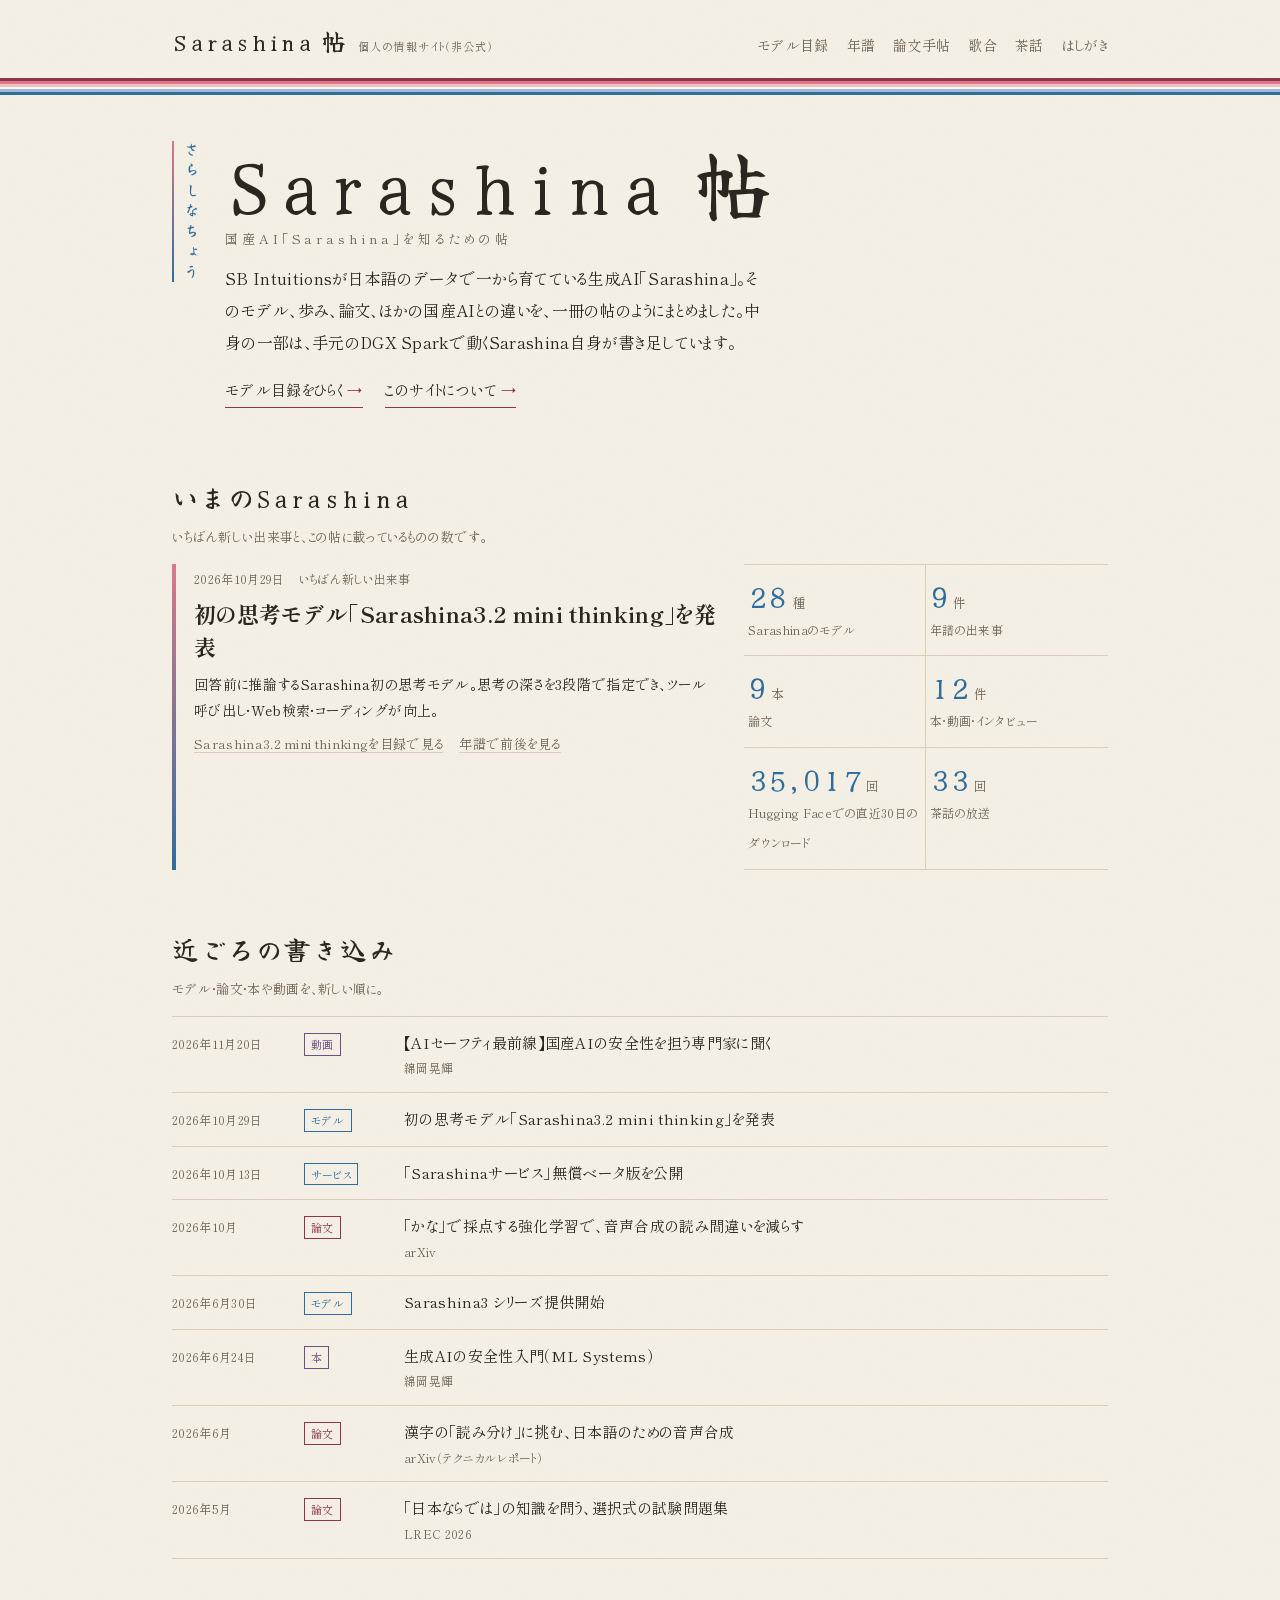
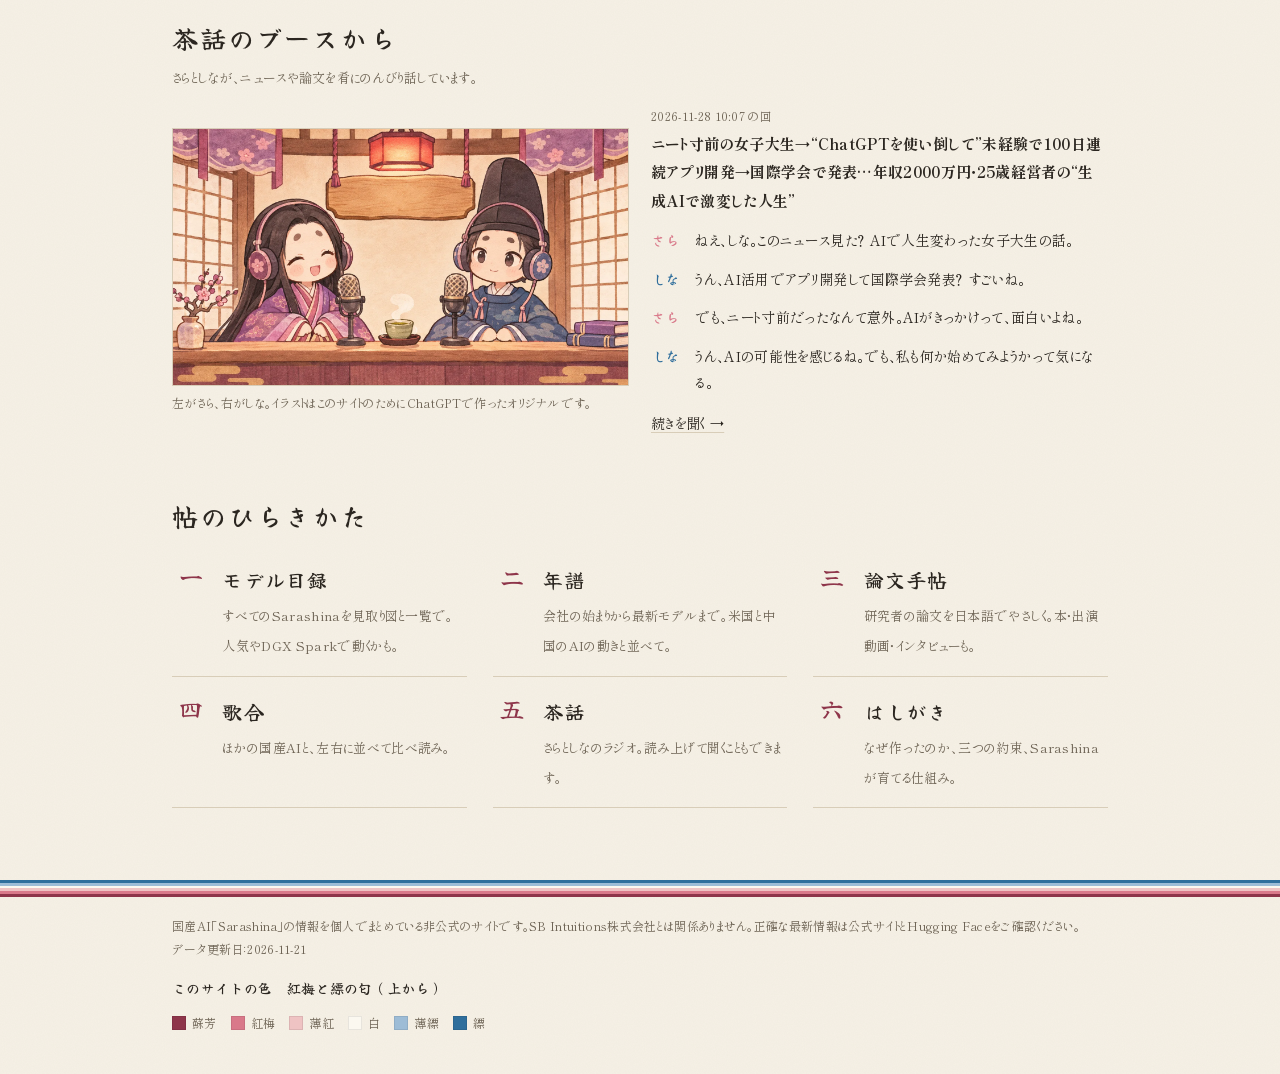
==== commit a1b5b356: "茶話 2026-11-28 10:07：ニート寸前の女子大生→“ChatGPTを使い倒して”未経験で" ====
--- a/docs/index.html
+++ b/docs/index.html
@@ -255,7 +255,7 @@
 </main>
 <footer class="colophon"><div class="colophon-inner">国産AI「Sarashina」の情報を個人でまとめている非公式のサイトです。SB Intuitions株式会社とは関係ありません。正確な最新情報は公式サイトとHugging Faceをご確認ください。<br>データ更新日：<span id="updated"></span><div class="irome-title">このサイトの色　紅梅と縹の匂（上から）</div><div class="irome"><span style="--c:var(--suou)"><i></i>蘇芳</span><span style="--c:var(--kobai)"><i></i>紅梅</span><span style="--c:var(--usubeni)"><i></i>薄紅</span><span style="--c:var(--shiro)"><i></i>白</span><span style="--c:var(--usuhanada)"><i></i>薄縹</span><span style="--c:var(--hanada)"><i></i>縹</span></div></div></footer>
 
-<script id="site-data" type="application/json">{"updated_at": "2026-11-21", "models": [{"id": "sarashina1-7b", "name": "Sarashina1-7B", "generation": "Sarashina1", "kind": "base", "modality": ["text"], "params_b": 7, "architecture": "GPT-NeoX（RoPE）", "training_tokens": "1.0T", "context_length": null, "license": {"name": "MIT", "commercial": true}, "availability": "open_weights", "released": "2024-06-07", "hf_repo": "sbintuitions/sarashina1-7b", "spark": "ok", "notes": "指示チューニングなしの事前学習モデル。", "sources": ["https://huggingface.co/sbintuitions/sarashina1-65b"]}, {"id": "sarashina1-13b", "name": "Sarashina1-13B", "generation": "Sarashina1", "kind": "base", "modality": ["text"], "params_b": 13, "architecture": "GPT-NeoX（RoPE）", "training_tokens": "1.0T", "context_length": null, "license": {"name": "MIT", "commercial": true}, "availability": "open_weights", "released": "2024-06-07", "hf_repo": "sbintuitions/sarashina1-13b", "spark": "ok", "notes": "指示チューニングなしの事前学習モデル。", "sources": ["https://huggingface.co/sbintuitions/sarashina1-65b"]}, {"id": "sarashina1-65b", "name": "Sarashina1-65B", "generation": "Sarashina1", "kind": "base", "modality": ["text"], "params_b": 65, "architecture": "GPT-NeoX（RoPE）、80層、語彙51,200", "training_tokens": "800B", "context_length": null, "license": {"name": "MIT", "commercial": true}, "availability": "open_weights", "released": "2024-06-07", "hf_repo": "sbintuitions/sarashina1-65b", "spark": "quant", "notes": "日本語Common Crawl（クリーニング後 約550Bトークン）で学習。指示チューニングなし。", "sources": ["https://huggingface.co/sbintuitions/sarashina1-65b"]}, {"id": "sarashina2-7b", "name": "Sarashina2-7B", "generation": "Sarashina2", "kind": "base", "modality": ["text"], "params_b": 7, "architecture": "Llama系（RoPE、SwiGLU）、語彙102,400", "training_tokens": "2.1T", "context_length": null, "license": {"name": "MIT", "commercial": true}, "availability": "open_weights", "released": "2024-06-07", "hf_repo": "sbintuitions/sarashina2-7b", "spark": "ok", "notes": "トークナイザは use_fast=False 指定が必要。指示チューニングなし。", "sources": ["https://huggingface.co/sbintuitions/sarashina2-7b", "https://labindex.pages.dev/outputs/sb-intuitions/sarashina2"]}, {"id": "sarashina2-13b", "name": "Sarashina2-13B", "generation": "Sarashina2", "kind": "base", "modality": ["text"], "params_b": 13, "architecture": "Llama系（RoPE、SwiGLU）、語彙102,400", "training_tokens": "2.1T", "context_length": null, "license": {"name": "MIT", "commercial": true}, "availability": "open_weights", "released": "2024-06-07", "hf_repo": "sbintuitions/sarashina2-13b", "spark": "ok", "notes": "Sarashina2-Vision-14Bのベース。指示チューニングなし。", "sources": ["https://labindex.pages.dev/outputs/sb-intuitions/sarashina2"]}, {"id": "sarashina2-70b", "name": "Sarashina2-70B", "generation": "Sarashina2", "kind": "base", "modality": ["text"], "params_b": 70, "architecture": "Llama系、80層、隠れ次元8192、語彙102,400", "training_tokens": "2.1T", "context_length": null, "license": {"name": "MIT", "commercial": true}, "availability": "open_weights", "released": "2024-08-06", "hf_repo": "sbintuitions/sarashina2-70b", "spark": "quant", "notes": "Sarashina2-8x70Bのベース。指示チューニングなし。", "sources": ["https://labindex.pages.dev/outputs/sb-intuitions/sarashina2"]}, {"id": "sarashina2-8x70b", "name": "Sarashina2-8x70B", "generation": "Sarashina2", "kind": "base", "modality": ["text"], "params_b": 465, "architecture": "MoE（Sarashina2-70Bをsparse upcycling）", "training_tokens": null, "context_length": null, "license": {"name": "Sarashina Model NonCommercial License", "commercial": false}, "availability": "open_weights", "released": "2024-11-05", "hf_repo": "sbintuitions/sarashina2-8x70b", "spark": "no", "notes": "公式発表は2024-11-08。BF16推論にはH100×16台が必要とされる。「4,600億パラメータ」はこのモデルの総パラメータ数。", "sources": ["https://huggingface.co/sbintuitions/sarashina2-8x70b", "https://www.sbintuitions.co.jp/en/news/press/20241108_01"]}, {"id": "sarashina2.1-1b", "name": "Sarashina2.1-1B", "generation": "Sarashina2.1", "kind": "base", "modality": ["text"], "params_b": 1, "architecture": null, "training_tokens": "10T（第1段階）", "context_length": null, "license": {"name": null, "commercial": null}, "availability": "open_weights", "released": "2024-11-26", "hf_repo": "sbintuitions/sarashina2.1-1b", "spark": "ok", "notes": "sarashina-embedding-v1-1bのベース。", "sources": ["https://huggingface.co/sbintuitions/sarashina2.1-1b"]}, {"id": "sarashina2.2-0.5b-instruct", "name": "Sarashina2.2-0.5B-instruct-v0.1", "generation": "Sarashina2.2", "kind": "instruct", "modality": ["text"], "params_b": 0.5, "architecture": null, "training_tokens": null, "context_length": null, "license": {"name": "MIT", "commercial": true}, "availability": "open_weights", "released": "2025-02-26", "hf_repo": "sbintuitions/sarashina2.2-0.5b-instruct-v0.1", "spark": "ok", "notes": "Japanese MT Bench 4.55。エッジ・軽量用途。", "sources": ["https://huggingface.co/sbintuitions/sarashina2.2-0.5b-instruct-v0.1"]}, {"id": "sarashina2.2-1b-instruct", "name": "Sarashina2.2-1B-instruct-v0.1", "generation": "Sarashina2.2", "kind": "instruct", "modality": ["text"], "params_b": 1, "architecture": null, "training_tokens": null, "context_length": null, "license": {"name": "MIT", "commercial": true}, "availability": "open_weights", "released": "2025-02-26", "hf_repo": "sbintuitions/sarashina2.2-1b-instruct-v0.1", "spark": "ok", "notes": "Japanese MT Bench 5.09。", "sources": ["https://huggingface.co/sbintuitions/sarashina2.2-1b-instruct-v0.1"]}, {"id": "sarashina2.2-3b-instruct", "name": "Sarashina2.2-3B-instruct-v0.1", "generation": "Sarashina2.2", "kind": "instruct", "modality": ["text"], "params_b": 3, "architecture": null, "training_tokens": null, "context_length": null, "license": {"name": "MIT", "commercial": true}, "availability": "open_weights", "released": "2025-02-26", "hf_repo": "sbintuitions/sarashina2.2-3b-instruct-v0.1", "spark": "ok", "notes": "Elyza-tasks-100 3.75、Japanese MT Bench 6.51。ローカルで動くSarashinaの本命。このサイトの更新担当候補。", "sources": ["https://huggingface.co/sbintuitions/sarashina2.2-3b-instruct-v0.1"]}, {"id": "sarashina2.2-base", "name": "Sarashina2.2-0.5B / 1B / 3B（事前学習）", "generation": "Sarashina2.2", "kind": "base", "modality": ["text"], "params_b": 3, "architecture": null, "training_tokens": null, "context_length": null, "license": {"name": "MIT", "commercial": true}, "availability": "open_weights", "released": "2025-03-03", "hf_repo": "sbintuitions/sarashina2.2-3b", "spark": "ok", "notes": "0.5B・1B・3Bの3サイズ。3段階の学習で構築。ファインチューニングの土台向け。", "sources": ["https://huggingface.co/sbintuitions/sarashina2.2-3b", "https://huggingface.co/sbintuitions/sarashina2.2-1b"], "short": "0.5〜3B", "hf_repos": ["sbintuitions/sarashina2.2-0.5b", "sbintuitions/sarashina2.2-1b", "sbintuitions/sarashina2.2-3b"]}, {"id": "sarashina2-vision-8b", "name": "Sarashina2-Vision-8B", "generation": "Sarashina2", "kind": "vision", "modality": ["text", "image"], "params_b": 8, "architecture": null, "training_tokens": null, "context_length": null, "license": {"name": null, "commercial": null}, "availability": "open_weights", "released": "2025-03-09", "hf_repo": "sbintuitions/sarashina2-vision-8b", "spark": "ok", "notes": "画像理解（VLM）。", "sources": ["https://huggingface.co/sbintuitions/sarashina2-vision-8b"]}, {"id": "sarashina2-vision-14b", "name": "Sarashina2-Vision-14B", "generation": "Sarashina2", "kind": "vision", "modality": ["text", "image"], "params_b": 14, "architecture": "Sarashina2-13B ＋ Qwen2-VL-7Bの画像エンコーダ", "training_tokens": null, "context_length": null, "license": {"name": "MIT", "commercial": true}, "availability": "open_weights", "released": "2025-03-09", "hf_repo": "sbintuitions/sarashina2-vision-14b", "spark": "ok", "notes": "画像理解（VLM）。", "sources": ["https://huggingface.co/sbintuitions/sarashina2-vision-14b"]}, {"id": "sarashina-embedding-v1-1b", "name": "Sarashina-Embedding-v1-1B", "generation": "Embedding", "kind": "embedding", "modality": ["text"], "params_b": 1.2, "architecture": "Sarashina2.1-1Bベース、1,792次元", "training_tokens": null, "context_length": 8192, "license": {"name": "Sarashina Model NonCommercial License", "commercial": false}, "availability": "open_weights", "released": "2024-11-22", "hf_repo": "sbintuitions/sarashina-embedding-v1-1b", "spark": "ok", "notes": "公開当時、JMTEB 16データセット平均で最高水準。", "sources": ["https://huggingface.co/sbintuitions/sarashina-embedding-v1-1b"], "lineage": "Sarashina2.1"}, {"id": "sarashina-embedding-v2-1b", "name": "Sarashina-Embedding-v2-1B", "generation": "Embedding", "kind": "embedding", "modality": ["text"], "params_b": 1, "architecture": null, "training_tokens": null, "context_length": 8192, "license": {"name": "Sarashina Model NonCommercial License", "commercial": false}, "availability": "open_weights", "released": "2025-07-30", "hf_repo": "sbintuitions/sarashina-embedding-v2-1b", "spark": "ok", "notes": "", "sources": ["https://www.issoh.co.jp/tech/details/11856/"], "lineage": "Sarashina2.2"}, {"id": "sarashina2.2-vision-3b", "name": "Sarashina2.2-Vision-3B", "generation": "Sarashina2.2", "kind": "vision", "modality": ["text", "image"], "params_b": 3.8, "architecture": null, "training_tokens": null, "context_length": null, "license": {"name": "MIT", "commercial": true}, "availability": "open_weights", "released": "2025-11-19", "hf_repo": "sbintuitions/sarashina2.2-vision-3b", "spark": "ok", "notes": "画像理解（VLM）。", "sources": ["https://www.issoh.co.jp/tech/details/11856/"]}, {"id": "sarashina2-mini", "name": "Sarashina2 mini", "generation": "Sarashina2", "kind": "instruct", "modality": ["text"], "params_b": null, "architecture": null, "training_tokens": null, "context_length": null, "license": {"name": "API（提供元の利用規約に従う）", "commercial": null}, "availability": "api", "released": "2025-11", "hf_repo": null, "spark": "api", "notes": "商用APIとして提供。Sarashina3の提供開始に伴い、旧Sarashina APIは新規申し込みを終了。", "sources": ["https://weel.co.jp/media/tech/sarashina/", "https://www.issoh.co.jp/tech/details/11856/"]}, {"id": "sarashina2.2-ocr", "name": "Sarashina2.2-OCR", "generation": "Sarashina2.2", "kind": "ocr", "modality": ["text", "image"], "params_b": 3, "architecture": null, "training_tokens": null, "context_length": null, "license": {"name": "MIT", "commercial": true}, "availability": "open_weights", "released": "2026-03-22", "hf_repo": "sbintuitions/sarashina2.2-ocr", "spark": "ok", "notes": "日英ドキュメントOCR。縦書きや複雑なレイアウトの日本語文書に強い（VJRODaでCER 22.6）。HF上の表示は4B。", "sources": ["https://huggingface.co/sbintuitions/sarashina2.2-ocr", "https://www.issoh.co.jp/tech/details/11856/"]}, {"id": "sarashina2.2-tts", "name": "Sarashina2.2-TTS", "generation": "Sarashina2.2", "kind": "tts", "modality": ["text", "audio"], "params_b": 0.8, "architecture": "Sarashina2.2-0.5Bベース", "training_tokens": null, "context_length": null, "license": {"name": "Sarashina Model NonCommercial License", "commercial": false}, "availability": "open_weights", "released": "2026-04-16", "hf_repo": "sbintuitions/sarashina2.2-tts", "spark": "ok", "notes": "日本語中心の音声合成。短い参照音声からのゼロショット話者生成、ナレーション・放送・会話などの話し方、日英の混在に対応。", "sources": ["https://huggingface.co/sbintuitions/sarashina2.2-tts"]}, {"id": "sarashina3-mini", "name": "Sarashina3 mini", "generation": "Sarashina3", "kind": "instruct", "modality": ["text"], "params_b": null, "architecture": "フルスクラッチ開発", "training_tokens": "約30T", "context_length": 131072, "license": {"name": "API（提供元の利用規約に従う）", "commercial": null}, "availability": "api", "released": "2026-06-30", "hf_repo": null, "spark": "api", "notes": "標準モデル。ツール呼び出し対応。公式評価で全体的にGPT-4.1やQwen3-235B-A22B-Instruct-2507と同程度、日本文化QA（JamC-QA）では上回る。Cloud PF Type Aと、無償ベータの「Sarashinaサービス」で利用可能。", "sources": ["https://www.sbintuitions.co.jp/blog/entry/2026/06/30/100000/", "https://docs.sarashina.ai/models"]}, {"id": "sarashina3-nano", "name": "Sarashina3 nano", "generation": "Sarashina3", "kind": "instruct", "modality": ["text"], "params_b": null, "architecture": "フルスクラッチ開発", "training_tokens": "約30T", "context_length": 131072, "license": {"name": "API（提供元の利用規約に従う）", "commercial": null}, "availability": "api", "released": "2026-06-30", "hf_repo": null, "spark": "api", "notes": "軽量・高速モデル。分類・タグ付け・要約などの大量処理向け。公式評価で日本語などでQwen3-4B-Instruct-2507を上回る。", "sources": ["https://www.sbintuitions.co.jp/blog/entry/2026/06/30/100000/", "https://docs.sarashina.ai/models"]}, {"id": "sarashina3-guard", "name": "Sarashina3 guard", "generation": "Sarashina3", "kind": "guard", "modality": ["text"], "params_b": null, "architecture": null, "training_tokens": null, "context_length": 65536, "license": {"name": "API（提供元の利用規約に従う）", "commercial": null}, "availability": "api", "released": "2026-06-30", "hf_repo": null, "spark": "api", "notes": "入力の安全性を判定する専用モデル（文章は生成しない）。有害な入力にはT1〜T12のカテゴリコードを返す。", "sources": ["https://docs.sarashina.ai/models"]}, {"id": "sarashina3-embedding", "name": "Sarashina3 embedding", "generation": "Sarashina3", "kind": "embedding", "modality": ["text"], "params_b": null, "architecture": "1,536次元（256次元まで削減可）", "training_tokens": null, "context_length": 8000, "license": {"name": "API（提供元の利用規約に従う）", "commercial": null}, "availability": "api", "released": "2026-06-30", "hf_repo": null, "spark": "api", "notes": "検索・分類・クラスタリングなど7種類のタスク指定に対応。", "sources": ["https://docs.sarashina.ai/models"]}, {"id": "sarashina3-rerank", "name": "Sarashina3 rerank", "generation": "Sarashina3", "kind": "rerank", "modality": ["text"], "params_b": null, "architecture": "クロスエンコーダ", "training_tokens": null, "context_length": 8000, "license": {"name": "API（提供元の利用規約に従う）", "commercial": null}, "availability": "api", "released": "2026-06-30", "hf_repo": null, "spark": "api", "notes": "検索結果やRAG候補の並べ替え。独自の順位付けルールを指定できるCUSTOMIZEモードあり。", "sources": ["https://docs.sarashina.ai/models"]}, {"id": "sarashina3-translate", "name": "Sarashina3 translate", "generation": "Sarashina3", "kind": "translate", "modality": ["text"], "params_b": null, "architecture": null, "training_tokens": null, "context_length": null, "license": {"name": "API（提供元の利用規約に従う）", "commercial": null}, "availability": "api", "released": "2026-10-13", "hf_repo": null, "spark": "api", "notes": "日英・英日翻訳。無償ベータ「Sarashinaサービス」で公開。後継はSarashina3.2 translate。", "sources": ["https://www.watch.impress.co.jp/docs/news/2147706.html"]}, {"id": "sarashina3.2-mini-thinking", "name": "Sarashina3.2 mini thinking", "generation": "Sarashina3.2", "kind": "thinking", "modality": ["text"], "params_b": null, "architecture": null, "training_tokens": null, "context_length": 131072, "license": {"name": "API（提供元の利用規約に従う）", "commercial": null}, "availability": "api", "released": "2026-10-29", "hf_repo": null, "spark": "api", "notes": "Sarashina初の思考（推論）モデル。reasoning_effortでlow/medium/highの3段階を指定。ツール呼び出し・Web検索・コーディングが向上。", "sources": ["https://www.sbbit.jp/article/cont1/187994", "https://docs.sarashina.ai/models"]}, {"id": "sarashina3.2-translate", "name": "Sarashina3.2 translate", "generation": "Sarashina3.2", "kind": "translate", "modality": ["text"], "params_b": null, "architecture": null, "training_tokens": null, "context_length": null, "license": {"name": "API（提供元の利用規約に従う）", "commercial": null}, "availability": "api", "released": null, "hf_repo": null, "spark": "api", "notes": "Sarashina3 translateの後継。入力は最大5,000文字。日本語出力の文体（である調／です・ます調）を指定可能（ベータ）。", "sources": ["https://docs.sarashina.ai/models"]}], "events": [{"id": "founded", "date": "2023-08-04", "kind": "company", "title": "SB Intuitions が本格稼働", "summary": "2023年3月に準備会社として設立され、8月1日に社名をSB Intuitionsに変更。日本語に特化した国産LLMの研究開発会社として本格稼働を発表。", "models": [], "sources": ["https://www.softbank.jp/corp/news/press/sbkk/2023/20230804_02"]}, {"id": "sarashina1-2-open", "date": "2024-06-14", "kind": "release", "title": "Sarashina1・Sarashina2 を同時公開", "summary": "条件の異なる2系統の事前学習モデルを研究開発の促進のために公開。どちらも指示チューニングなしのモデル。", "models": ["sarashina1-7b", "sarashina1-13b", "sarashina1-65b", "sarashina2-7b", "sarashina2-13b"], "sources": ["https://www.sbintuitions.co.jp/en/news/press/20240614_01/"]}, {"id": "sarashina2-70b-open", "date": "2024-08-07", "kind": "release", "title": "Sarashina2-70B を公開", "summary": "700億パラメータのモデルをMITライセンスで公開。のちの8x70Bのベースになる。", "models": ["sarashina2-70b"], "sources": ["https://www.sbintuitions.co.jp/en/news/press/20240614_01/"]}, {"id": "sarashina2-8x70b-open", "date": "2024-11-08", "kind": "release", "title": "Sarashina2-8x70B（4,600億パラメータ級MoE）を公開", "summary": "Sarashina2-70Bをsparse upcyclingで拡張したMixture-of-Expertsモデル。社内の複数の日本語ベンチマークで最高性能。", "models": ["sarashina2-8x70b"], "sources": ["https://www.sbintuitions.co.jp/en/news/press/20241108_01"]}, {"id": "sarashina2-mini-api", "date": "2025-11", "kind": "service", "title": "Sarashina2 mini の商用API提供を開始", "summary": "Sarashinaシリーズとして初めて、商用APIとして提供。", "models": ["sarashina2-mini"], "sources": ["https://weel.co.jp/media/tech/sarashina/"]}, {"id": "cloud-pf-type-a", "date": "2026-04-17", "kind": "service", "title": "ソフトバンクが「Cloud PF Type A」でのSarashina提供を発表", "summary": "Oracle Alloyを採用したソブリンクラウドで、Sarashinaを使った生成AIサービスを6月から順次提供すると発表。", "models": [], "sources": ["https://internet.watch.impress.co.jp/docs/news/2102336.html"]}, {"id": "sarashina3-launch", "date": "2026-06-30", "kind": "release", "title": "Sarashina3 シリーズ提供開始", "summary": "約30兆トークンで学習したフルスクラッチの第3世代。mini・nano・guard・embedding・rerankの5モデルを、国内データセンターのCloud PF Type Aで提供。", "models": ["sarashina3-mini", "sarashina3-nano", "sarashina3-guard", "sarashina3-embedding", "sarashina3-rerank"], "sources": ["https://www.sbintuitions.co.jp/blog/entry/2026/06/30/100000/", "https://www.sbbit.jp/article/cont1/185977"]}, {"id": "sarashina-service-beta", "date": "2026-10-13", "kind": "service", "title": "「Sarashinaサービス」無償ベータ版を公開", "summary": "Googleアカウントで誰でも使えるAPIとチャットを無料で公開。translateを加えた6モデルが利用可能に。", "models": ["sarashina3-translate"], "sources": ["https://www.watch.impress.co.jp/docs/news/2147706.html"]}, {"id": "sarashina3.2-thinking", "date": "2026-10-29", "kind": "release", "title": "初の思考モデル「Sarashina3.2 mini thinking」を発表", "summary": "回答前に推論するSarashina初の思考モデル。思考の深さを3段階で指定でき、ツール呼び出し・Web検索・コーディングが向上。", "models": ["sarashina3.2-mini-thinking"], "sources": ["https://www.sbbit.jp/article/cont1/187994"]}], "world": [{"id": "gpt-4", "date": "2023-03-14", "company": "openai", "title": "GPT-4 発表", "summary": "画像入力にも対応したマルチモーダルモデル。有料のChatGPT Plusで提供開始。", "sources": ["https://openai.com/GPT-4", "https://forest.watch.impress.co.jp/docs/news/1485848.html"]}, {"id": "gemini-1", "date": "2023-12-06", "company": "google", "title": "Gemini 1.0 発表", "summary": "Ultra・Pro・Nanoの3サイズ。最初からマルチモーダルで学習したモデルとして登場し、Bardに搭載。", "sources": ["https://news.mynavi.jp/article/20231207-2834930/"]}, {"id": "gpt-4o", "date": "2024-05-13", "company": "openai", "title": "GPT-4o 発表", "summary": "テキスト・音声・画像をリアルタイムに扱うモデル。ChatGPTの無料ユーザーにも提供。", "sources": ["https://openai.com/ja-JP/index/hello-gpt-4o/"]}, {"id": "claude-3-5-sonnet", "date": "2024-06-20", "company": "anthropic", "title": "Claude 3.5 Sonnet 発表", "summary": "Claude 3 Opusの2倍の速度で、多くのベンチマークでGPT-4oと同等以上。", "sources": ["https://forest.watch.impress.co.jp/docs/news/1602260.html"]}, {"id": "deepseek-v3", "date": "2024-12-26", "company": "deepseek", "title": "DeepSeek-V3 公開", "summary": "総パラメータ6710億（うち370億が動く）のMoEモデルを重みごと公開。GPT-4o級の性能を、制限付きのH800 GPUと低い学習費用で実現したとされ、翌月の騒ぎの下地になった。", "sources": ["https://www.deepseek.com/en/news/deepseek-v3/", "https://gigazine.net/gsc_news/en/20241227-deepseek-v3"]}, {"id": "deepseek-shock", "date": "2025-01-27", "company": "deepseek", "title": "DeepSeekショック（DeepSeek-R1）", "summary": "1月に公開された推論モデルR1がOpenAI o1に迫ると話題になり、米国市場でAI関連株が急落。エヌビディアは1日で株価が約17%下がり、時価総額が史上最大の5890億ドル減った。", "sources": ["https://forbesjapan.com/articles/detail/76755", "https://www.businessinsider.jp/article/stock-selloff-ai-deepseek-nvidia-investing-bull-market-strategy-2025-1/"]}, {"id": "qwen3", "date": "2025-04-29", "company": "alibaba", "title": "Qwen3 公開（アリババ）", "summary": "0.6B〜32Bの6モデルと、MoEの30B・235Bの計8モデルをすべてオープンに。考える／考えないを切り替える「ハイブリッド推論」を初めて搭載。", "sources": ["https://cloud.watch.impress.co.jp/docs/news/2011436.html", "https://www.alibabacloud.com/press-room/alibaba-introduces-qwen3-setting-new-benchmark"]}, {"id": "kimi-k2", "date": "2025-07-11", "company": "moonshot", "title": "Kimi K2 公開（Moonshot AI）", "summary": "総パラメータ1兆のMoEモデルをオープンに公開。独自の最適化手法MuonClipで大規模な学習を安定させ、コーディングやエージェントの性能で注目された。", "sources": ["https://www.itmedia.co.jp/aiplus/articles/2507/15/news051.html", "https://gihyo.jp/article/2025/07/kimi-k2"]}, {"id": "glm-4-5", "date": "2025-07-28", "company": "zhipu", "title": "GLM-4.5 公開（Zhipu AI、のちのZ.ai）", "summary": "推論・コーディング・エージェントを一つにまとめたオープンモデル。この頃から社名をZ.aiとして海外展開を強める。", "sources": ["https://www.digitimes.com/news/a20250729VL204.html", "https://simonwillison.net/2025/Jul/28/"]}, {"id": "gpt-5", "date": "2025-08-07", "company": "openai", "title": "GPT-5 発表", "summary": "高速応答と深い推論を自動で切り替える統合システム。無料ユーザーを含む全ユーザーに提供。", "sources": ["https://openai.com/ja-JP/index/gpt-5-new-era-of-work/"]}, {"id": "kimi-k2-thinking", "date": "2025-11-06", "company": "moonshot", "title": "Kimi K2 Thinking 公開", "summary": "K2に考える力を加えたオープンな推論モデル。人の手を借りずに200〜300回続けて道具を呼び出せるとされた。", "sources": ["https://siliconangle.com/2025/11/07/moonshot-launches-open-source-kimi-k2-thinking-ai-trillion-parameters-reasoning-capabilities/"]}, {"id": "gemini-3", "date": "2025-11-18", "company": "google", "title": "Gemini 3 発表", "summary": "Gemini 3 Proを公開。推論とマルチモーダル理解で前世代のGemini 2.5 Proを大きく上回る。", "sources": ["https://news.mynavi.jp/article/20251119-3687422/"]}, {"id": "claude-opus-4-6", "date": "2026-02-05", "company": "anthropic", "title": "Claude Opus 4.6 発表", "summary": "コーディングと長時間の作業継続を強化。Opusクラスで初めて100万トークンの文脈（ベータ）に対応。", "sources": ["https://itbrief.co.uk/story/anthropic-unveils-claude-opus-4-6-for-deeper-coding-work"]}, {"id": "glm-5", "date": "2026-02-11", "company": "zhipu", "title": "GLM-5 公開（Z.ai）", "summary": "総パラメータ7440億のオープンモデルをMITライセンスで公開。「長い作業をこなすエージェント」を前面に出し、Claude Opus 4.5に迫るとした。Zhipuは同年1月に香港で上場。", "sources": ["https://huggingface.co/blog/mlabonne/glm-5", "https://the-decoder.com/chinese-ai-lab-zhipu-releases-glm-5-under-mit-license-claims-parity-with-top-western-models/"]}, {"id": "qwen3-5", "date": "2026-02-16", "company": "alibaba", "title": "Qwen3.5 公開（アリババ）", "summary": "文章・画像・動画をはじめから一緒に学んだネイティブなマルチモーダルモデル。旗艦の397B-A17Bを重みごと公開し、春節前の中国勢の新モデルラッシュの一つになった。", "sources": ["https://www.alibabagroup.com/document-1960233590314762240", "https://gigazine.net/gsc_news/en/20260217-qwen3-5-397b-a17b"]}, {"id": "claude-mythos-preview", "date": "2026-04-07", "company": "anthropic", "title": "Claude Mythos Preview 発表", "summary": "高度なサイバー能力を持つため、一部の組織に限定して提供された最上位モデル。", "sources": ["https://gigazine.net/news/20260610-claude-mythos-fable/"]}, {"id": "deepseek-v4", "date": "2026-04-24", "company": "deepseek", "title": "DeepSeek-V4 プレビュー公開", "summary": "R1からほぼ1年。V4-ProとV4-Flashの2種類を重みごと公開し、100万トークンの文脈を安く使えることを打ち出した。", "sources": ["https://www.deepseek.com/en/transparency/", "https://thenextweb.com/news/deepseek-v4-pro-flash-launch-open-source"]}, {"id": "gemini-3-5-flash", "date": "2026-05", "company": "google", "title": "Gemini 3.5 Flash 発表（Google I/O 2026）", "summary": "Gemini 3.5ファミリーの第一弾。高速なFlash系ながらGemini 3.1 Pro並みの賢さ。", "sources": ["https://k-tai.watch.impress.co.jp/docs/news/2110020.html"]}, {"id": "claude-fable-5", "date": "2026-06-09", "company": "anthropic", "title": "Claude Fable 5・Mythos 5 発表", "summary": "Mythosクラスの能力をセーフガード付きで初めて一般公開。", "sources": ["https://www.itmedia.co.jp/news/article/2606/10/1260610058/"]}, {"id": "glm-5-2", "date": "2026-06-13", "company": "zhipu", "title": "GLM-5.2 公開（Z.ai）", "summary": "長時間の自律的なコーディング向けの旗艦モデル。100万トークンの文脈に対応し、重みはMITライセンスで公開。", "sources": ["https://aiweekly.co/alerts/zais-glm-52-brings-1m-token-context-to-open-weight-coding", "https://infoworld.com/article/4186136/z-ai-pitches-glm-5-2-for-long-running-software-engineering-tasks.html"]}, {"id": "gpt-5-6", "date": "2026-06-26", "company": "openai", "title": "GPT-5.6（Sol・Terra・Luna）発表", "summary": "米国政府の要請により、限定プレビューから段階的に提供。", "sources": ["https://openai.com/ja-JP/index/previewing-gpt-5-6-sol/"]}, {"id": "kimi-k3", "date": "2026-07-16", "company": "moonshot", "title": "Kimi K3 発表（Kimiショック）", "summary": "総パラメータ2.8兆の、過去最大級のオープンウェイトモデル。Arenaのコーディング部門で中国のモデルとして初めて首位になり、「DeepSeekショックの再来」と言われた。", "sources": ["https://axios.com/2026/07/16/moonshot-kimi-ai-china-model-openai-anthropic", "https://english.ahram.org.eg/News/573092.aspx", "https://agora-web.jp/archives/260717062310.html"]}, {"id": "gemini-3-6-flash", "date": "2026-07-21", "company": "google", "title": "Gemini 3.6 Flash など3モデル発表", "summary": "効率と価格を重視した新モデル群。Gemini 4の事前学習も予告。", "sources": ["https://forest.watch.impress.co.jp/docs/news/2126740.html"]}, {"id": "gpt-6-astra", "date": "2026-09-03", "company": "openai", "title": "GPT-6 Astra 発表", "summary": "コンピューター操作やコーディングを大きく強化した新世代モデル。一部の組織から提供開始。", "sources": ["https://openai.com/ja-JP/index/gpt-6-astra/"]}], "papers": [{"id": "kana-reward-rl", "title": "Pronunciation-Oriented Reinforcement Learning for Japanese Text-to-Speech with Kana-Domain ASR Rewards", "title_ja": "「かな」で採点する強化学習で、音声合成の読み間違いを減らす", "authors": ["Shiao Zhu", "Lianbo Liu", "Kai Washizaki", "Koki Nikaido", "Yui Sudo"], "venue": "arXiv", "date": "2026-10", "topic": "speech", "summary": "音声合成の強化学習で、漢字かな交じりの文字起こしではなく「かな」の読みで正誤を採点する方法を提案。", "points": ["漢字は文脈で読みが変わり、同じ読みでも書き方が複数あるため、普通の文字起こしで採点すると読み間違いを見逃しやすい。", "かなで書き起こす音声認識モデルを使って報酬を計算し、GRPOで学習させた。", "狙った漢字の読み誤りが相対的に約26%減り、良い状態に達するまでの学習量も大幅に少なくて済んだ。"], "sarashina": "Sarashina2.2-TTSの言語モデル部分をそのまま学習の出発点にした、TTSの続編にあたる研究。", "models": ["sarashina2.2-tts"], "links": {"paper": "https://arxiv.org/abs/2610.07575"}, "sources": ["https://arxiv.org/html/2610.07575v1"]}, {"id": "sarashina2.2-tts", "title": "Sarashina2.2-TTS: Tackling Kanji Polyphony in Japanese Speech Generation via Data Scaling and Targeted Data Synthesis", "title_ja": "漢字の「読み分け」に挑む、日本語のための音声合成", "authors": ["Lianbo Liu", "Shiao Zhu", "Kai Washizaki", "Reo Yoneyama", "Haesung Jeon", "Mengjie Zhao", "Yusuke Fujita", "Hao Shi", "Nao Yoshida", "Yuan Gao", "Roman Koshkin", "Yukiya Hono", "Yui Sudo"], "venue": "arXiv（テクニカルレポート）", "date": "2026-06", "topic": "speech", "summary": "LLMをもとにした音声合成は英語・中国語中心で進んできたが、日本語に特有の「同じ漢字の読み分け」に正面から取り組んだ。", "points": ["音声データを大規模に増やすことと、読み間違えやすい箇所を狙って学習データを合成することの二本立て。", "評価用に、常用漢字の文脈ごとの読みを確かめる「常用漢字読みベンチマーク」も公開。", "短い参照音声から話者の声を再現するゼロショット生成にも対応。"], "sarashina": "Sarashina2.2-0.5Bを土台にした音声合成モデルで、重みとコードも公開されている（非商用ライセンス）。", "models": ["sarashina2.2-tts"], "links": {"paper": "https://arxiv.org/abs/2606.25369", "code": "https://github.com/sbintuitions/sarashina2.2-tts"}, "sources": ["https://arxiv.org/html/2606.25369v1", "https://huggingface.co/sbintuitions/sarashina2.2-tts"]}, {"id": "jamc-qa", "title": "JamC-QA: A Multiple-Choice Question Answering Benchmark for Japan-Specific Knowledge", "title_ja": "「日本ならでは」の知識を問う、選択式の試験問題集", "authors": ["Teruaki Oka", "Tomohide Shibata", "Nao Yoshida"], "venue": "LREC 2026", "date": "2026-05", "topic": "evaluation", "summary": "英語からの翻訳や資格試験由来ではない、日本固有の知識を測るための評価用データを一から作った。", "points": ["人が一から書いた2,309問で、文化・風習・地域・地理・歴史・行政・法律・医療の8分野。", "簡単すぎる問題は弱いモデルで解かせてふるい落とした。", "一般的なベンチマークで強い多言語モデルも日本固有の話題では伸び悩み、日本語モデルは文化や地域の知識で強みを見せた。"], "sarashina": "公開モデルの中ではSarashina2-8x70Bが最も高い正答率（約0.725）。Sarashina3の公式評価でも、日本文化の知識を測る指標として使われている。", "models": ["sarashina2-8x70b", "sarashina3-mini"], "links": {"paper": "https://aclanthology.org/2026.lrec-1.356/"}, "sources": ["https://aclanthology.org/2026.lrec-1.356.pdf"]}, {"id": "jmteb", "title": "JMTEB and JMTEB-lite: Japanese Massive Text Embedding Benchmark and Its Lightweight Version", "title_ja": "日本語の「文章ベクトル化」を測るものさしと、その軽量版", "authors": ["Shengzhe Li", "Masaya Ohagi", "Ryokan Ri", "Akihiko Fukuchi", "Tomohide Shibata", "Daisuke Kawahara"], "venue": "LREC 2026", "date": "2026-05", "topic": "evaluation", "summary": "検索やRAGの土台になる日本語テキスト埋め込みモデルを、5種類のタスク・28データセットで総合評価するベンチマーク。", "points": ["全部を回すと時間と計算資源がかかるため、手強い「紛らわしい文書」は残しつつ簡単な文書を減らした軽量版JMTEB-liteも作った。", "軽量版は平均で約5倍速く、モデルの順位や点数は本家とほぼ一致。", "40モデルを比べた結果、検索性能を大きく左右していたのは弱教師ありの事前学習だった。"], "sarashina": "Sarashina-Embedding-v1-1Bは公開当時このJMTEBで最高水準の平均点を記録。Sarashina3 embeddingの性能もJMTEBの点数で示されている。", "models": ["sarashina-embedding-v1-1b", "sarashina-embedding-v2-1b", "sarashina3-embedding"], "links": {"paper": "https://aclanthology.org/2026.lrec-1.588/", "data": "https://huggingface.co/datasets/sbintuitions/JMTEB"}, "sources": ["https://aclanthology.org/2026.lrec-1.588.pdf"]}, {"id": "wso-iclr2026", "title": "Pre-training LLM without Learning Rate Decay Enhances Supervised Fine-tuning", "title_ja": "事前学習の最後に学習率を下げないほうが、仕上げの学習で伸びる", "authors": ["Kazuki Yano", "Shun Kiyono", "Sosuke Kobayashi", "Sho Takase", "Jun Suzuki"], "venue": "ICLR 2026", "date": "2026-04", "topic": "pretraining", "summary": "学習率の下げ方は事前学習の損失ではなく、指示チューニング（SFT）後の性能で評価すべきだと主張し、最後まで学習率を下げない方式を提案。", "points": ["学習率を下げる方式は事前学習の損失やゼロショットの成績では勝つが、SFTをした後の平均点では下げない方式が最も良かった。", "1Bと8BのLlama 3型モデルで確認し、中間学習を挟む3段階の設定でも同じ傾向。", "下げない方式のモデルは損失の地形が「平ら」で、平らなほどSFTで伸びやすいという関係も見つかった。"], "sarashina": "実験はLlama 3型のモデルで、Sarashinaは直接は登場しない。Sarashinaの事前学習に携わる研究者による、学習方法そのものの研究。", "models": [], "links": {"paper": "https://openreview.net/forum?id=JnebU2QLdH", "blog": "https://www.sbintuitions.co.jp/blog/entry/2026/04/23/081304"}, "sources": ["https://www.sbintuitions.co.jp/blog/entry/2026/04/23/081304"]}, {"id": "upcycling-scaling-laws", "title": "Scaling Laws for Upcycling Mixture-of-Experts Language Models", "title_ja": "小さなモデルを「作り直して」大きなMoEにするときの法則", "authors": ["Seng Pei Liew", "Takuya Kato", "Sho Takase"], "venue": "ICML 2025", "date": "2025-06", "topic": "pretraining", "summary": "学習済みの小さなモデルを再利用して、大きく効率的なMoEモデルを作る「アップサイクリング」のスケーリング則を調べた。", "points": ["学習コストを抑える手段としてのアップサイクリングを、データ量や元モデルの条件を変えて体系的に検証。", "データを増やせば増やすほど良くなるとは限らず、元のモデルがどう学習されたかにも結果が左右される。", "結果をもとに、アップサイクリングを効果的に使うための指針を示した。"], "sarashina": "Sarashina2-8x70Bは、まさにSarashina2-70Bをアップサイクリングして作られたMoEモデル。その手法を深掘りした研究。", "models": ["sarashina2-8x70b"], "links": {"paper": "https://openreview.net/forum?id=ZBBo19jldX", "blog": "https://www.sbintuitions.co.jp/blog/entry/2025/06/20/143234", "code": "https://github.com/sbintuitions/sparse-upcycling-scaling-laws"}, "sources": ["https://www.sbintuitions.co.jp/blog/entry/2025/06/20/143234"]}, {"id": "large-vocab", "title": "Large Vocabulary Size Improves Large Language Models", "title_ja": "語彙は大きいほうが、LLMは賢くなる", "authors": ["Sho Takase", "Ryokan Ri", "Shun Kiyono", "Takuya Kato"], "venue": "Findings of ACL 2025", "date": "2025-07", "topic": "pretraining", "summary": "トークナイザの語彙数を5千から50万まで変えて、英語と日本語のモデルを一から学習させ、語彙が大きいほど性能が上がることを示した。", "points": ["英語・日本語のどちらでも、大きな語彙のほうが良い結果になった。", "学習済みの英語中心モデル（Llama2 7B）を日本語で追加学習する場合に、新しい語彙へ差し替える簡単な方法も提案。", "その方法は元の語彙のまま続けるよりも良く、言語に合った語彙の大切さを示している。"], "sarashina": "Sarashina2は語彙数102,400という大きめの語彙を採用しており、日本語を少ないトークンで扱えることを強みにしている。その設計の背景にある問いを扱った研究。", "models": [], "links": {"paper": "https://aclanthology.org/2025.findings-acl.57/"}, "sources": ["https://aclanthology.org/2025.findings-acl.57.pdf", "https://www.sbintuitions.co.jp/blog/entry/2024/06/26/115641"]}, {"id": "mergeprint", "title": "MergePrint: Merge-Resistant Fingerprints for Robust Black-box Ownership Verification of Large Language Models", "title_ja": "ほかのモデルと混ぜられても消えない、LLMの「指紋」", "authors": ["Shojiro Yamabe", "Futa Waseda", "Tsubasa Takahashi", "Koki Wataoka"], "venue": "ACL 2025", "date": "2025-07", "topic": "trust", "summary": "公開したモデルが他のモデルとマージ（合成）されても、元が自分たちのモデルだと外から確かめられるようにする指紋の手法。", "points": ["モデルの中身を見られない状態（ブラックボックス）でも所有者を確認できることを目指す。", "モデルのマージで指紋が消えにくいように設計されている。"], "sarashina": "重みを公開しているSarashinaのようなモデルにとって、派生モデルの出どころを確かめる技術は将来の課題になる。Sarashinaへの適用が論文で述べられているわけではない。", "models": [], "links": {"announce": "https://www.sbintuitions.co.jp/news/info/20250630_02/"}, "sources": ["https://www.sbintuitions.co.jp/news/info/20250630_02/"]}, {"id": "persona-dpo", "title": "Persona-Consistent Dialogue Generation via Pseudo Preference Tuning", "title_ja": "キャラクターがぶれない対話AIを、手間をかけずに鍛える", "authors": ["Junya Takayama", "Masaya Ohagi", "Tomoya Mizumoto", "Katsumasa Yoshikawa"], "venue": "COLING 2025", "date": "2025-01", "topic": "dialogue", "summary": "対話AIが設定された人物像（ペルソナ）と矛盾しない返答をするよう、DPOで学習させる簡単な方法を提案。", "points": ["別の対話のペルソナとわざと入れ替えて作った返答を「悪い例」とみなし、人手で悪い例を集めなくても好みの学習ができるようにした。", "人手のラベル付けなしで、ペルソナとの一貫性を高められる。"], "sarashina": "実験にSarashina2-7B・13Bを使用。7Bでは評価スコアが47.59から61.50へ、13Bでは52.27から67.27へ上がった。", "models": ["sarashina2-7b", "sarashina2-13b"], "links": {"paper": "https://aclanthology.org/2025.coling-main.369/"}, "sources": ["https://aclanthology.org/2025.coling-main.369.pdf"]}], "kokusan": {"schema_version": 1, "updated_at": "2026-11-18", "field_notes": {"method": "scratch=フルスクラッチ（重みを一から学習） / continual=海外などの学習済みモデルに追加学習 / unknown=公開情報で確認できない", "rounds": "歌合の番。左方はいつもSarashina。result は left（左勝）/ right（右勝）/ draw（持）。判定は criterion に書いた事実だけで決め、総合的な優劣はつけない。", "gennai": "デジタル庁が政府の生成AI環境「源内」で試用する国産LLMとして2026年3月に選んだ7モデルに入っているか"}, "models": [{"id": "sarashina", "name": "Sarashina", "maker": "SB Intuitions（ソフトバンク）", "latest": "Sarashina3 / Sarashina3.2 mini thinking", "method": "scratch", "base": null, "size": "非公開（3系）／重み公開は0.5B〜3B（2.2系）など", "tokens": "約30T（Sarashina3）", "context": "128K（Sarashina3 mini・nano）", "open": "一部（2.2系はMIT、3系はAPIのみ）", "access": "無償ベータAPI・Cloud PF Type A・Hugging Face", "gennai": true, "note": "対話・思考・翻訳・埋め込み・リランク・安全判定・音声合成・OCR・画像理解まで、用途別のモデルを自社でそろえている。", "sources": ["https://www.sbintuitions.co.jp/blog/entry/2026/06/30/100000/", "https://docs.sarashina.ai/models"]}, {"id": "tsuzumi", "name": "tsuzumi 2", "maker": "NTT", "latest": "tsuzumi 2（2025年10月）", "method": "scratch", "base": null, "size": "30B", "tokens": null, "context": null, "open": "非公開（商用サービス）", "access": "オンプレミス・プライベートクラウド・Azureなど", "gennai": true, "note": "GPU1基のサーバーでも動く軽さが特長。金融・医療・自治体の専門知識を強化。", "sources": ["https://it.impress.co.jp/articles/-/28511", "https://atmarkit.itmedia.co.jp/ait/articles/2510/23/news048.html"]}, {"id": "plamo", "name": "PLaMo", "maker": "Preferred Networks（PFN）", "latest": "PLaMo 3.0 Prime（2026年6月）", "method": "scratch", "base": null, "size": null, "tokens": null, "context": "256K（PLaMo 3.0 Prime）", "open": "3.0 PrimeはAPI・オンプレミス提供", "access": "API・オンプレミス・Amazon Bedrock Marketplaceなど", "gennai": true, "note": "NICTとの共同研究による事前学習モデルがベース。じっくり考えるReasoningと速いNon-reasoningの2種類。源内に選ばれたのは前世代のPLaMo 2.0 Prime。", "sources": ["https://forest.watch.impress.co.jp/docs/news/2119200.html", "https://weel.co.jp/media/tech/plamo-3-0-prime/"]}, {"id": "llm-jp", "name": "LLM-jp", "maker": "国立情報学研究所（NII）", "latest": "LLM-jp-4.1（2026年9月）", "method": "scratch", "base": null, "size": "8B・32B-A3B（MoE）・33B", "tokens": "約12T（LLM-jp-4）", "context": "約65K（LLM-jp-4）", "open": "公開（LLM-jp-4はApache 2.0、学習コーパスやレシピも公開）", "access": "Hugging Faceで重みを公開", "gennai": false, "note": "学習データまで公開している、最も開かれた国産モデル。画像も扱えるLLM-jp-4-VLもある。", "sources": ["https://www.nii.ac.jp/news/upload/nii_newsrelease_20260403.pdf", "https://pc.watch.impress.co.jp/docs/news/2144150.html", "https://abci.ai/ja/acceleration_program/fy25/FY25-52.pdf"]}, {"id": "stockmark", "name": "Stockmark-100B", "maker": "ストックマーク", "latest": "Stockmark-100B", "method": "scratch", "base": null, "size": "100B", "tokens": null, "context": null, "open": null, "access": null, "gennai": false, "note": "解説記事でフルスクラッチ組に分類されているモデル。", "sources": ["https://www.itmedia.co.jp/aiplus/article/2608/05/2000000386/2"]}, {"id": "cotomi", "name": "cotomi", "maker": "NEC", "latest": "cotomi v3", "method": "unknown", "base": null, "size": null, "tokens": null, "context": null, "open": "非公開（商用サービス）", "access": "NECのサービスとして提供", "gennai": true, "note": "NEC独自のモデル。高速さと大きな日本語辞書（トークナイザ）を特長に挙げている。", "sources": ["https://www.nec.com/en/global/ir/pdf/library/241127/241127_02.pdf", "https://ai-revolution.co.jp/media/japan-llm-7-comparison/"]}, {"id": "takane", "name": "Takane", "maker": "富士通", "latest": "Takane 32B", "method": "continual", "base": "Cohere Command R+", "size": "32B", "tokens": null, "context": null, "open": "非公開（商用サービス）", "access": "Fujitsu Kozuchi など", "gennai": true, "note": "カナダCohereと共同開発。日本のビジネス文書への理解を重視。", "sources": ["https://it.impress.co.jp/articles/-/26586"]}, {"id": "elyza", "name": "ELYZA", "maker": "ELYZA（KDDIグループ）", "latest": "Llama-3.1-ELYZA-JP-70B ほか", "method": "continual", "base": "Meta Llama（最近はLLM-jp-4ベースのモデルも）", "size": "70B など", "tokens": null, "context": null, "open": "一部公開", "access": "API・重み公開など", "gennai": true, "note": "Llamaを日本語で鍛えたモデルで知られる。2026年10月には国産のLLM-jp-4をベースにした推論モデルも公開。", "sources": ["https://www.itmedia.co.jp/aiplus/article/2608/05/2000000386/2", "https://www.issoh.co.jp/md/tech/11305"]}, {"id": "swallow", "name": "Swallow", "maker": "東京科学大学・産業技術総合研究所など", "latest": "Swallow LLM", "method": "continual", "base": "海外のオープンモデル", "size": null, "tokens": null, "context": null, "open": "公開", "access": "Hugging Faceで重みを公開", "gennai": false, "note": "海外の強いオープンモデルに日本語を大量に追加学習させる研究系のモデル。", "sources": ["https://www.itmedia.co.jp/aiplus/article/2608/05/2000000386/2"]}], "rounds": [{"id": "r1", "theme": "学びの量", "question": "事前学習で読んだ文章の量は", "left": {"model": "sarashina", "label": "Sarashina3", "value": "約30兆トークン"}, "right": {"model": "llm-jp", "label": "LLM-jp-4", "value": "約12兆トークン"}, "result": "left", "judgment": "公表された事前学習の量では左が倍を超える。ただし量の多さがそのまま賢さではない、と添えておく。", "sources": ["https://www.sbintuitions.co.jp/blog/entry/2026/06/30/100000/", "https://www.nii.ac.jp/news/upload/nii_newsrelease_20260403.pdf"]}, {"id": "r2", "theme": "ひらかれ", "question": "誰でも手元に重みを取り込めるか", "left": {"model": "sarashina", "label": "Sarashina", "value": "2.2系の3B以下などを公開（MIT）。最新の3系はAPIのみ"}, "right": {"model": "llm-jp", "label": "LLM-jp-4", "value": "8B・32B-A3BをApache 2.0で公開。学習コーパスやレシピも公開"}, "result": "right", "judgment": "最新世代の重みと学習の材料まで差し出した右の、ひらかれた姿勢に軍配。", "sources": ["https://huggingface.co/sbintuitions/sarashina2.2-3b-instruct-v0.1", "https://abci.ai/ja/acceleration_program/fy25/FY25-52.pdf"]}, {"id": "r3", "theme": "身軽さ", "question": "一台の機械で動かせるか", "left": {"model": "sarashina", "label": "Sarashina2.2-3B", "value": "3Bの小型モデル。手元のPCやDGX Sparkで動く"}, "right": {"model": "tsuzumi", "label": "tsuzumi 2", "value": "30BながらGPU1基のサーバーで動く"}, "result": "draw", "judgment": "どちらも一台で動く。大きさの違う者同士ゆえ、持とする。", "sources": ["https://huggingface.co/sbintuitions/sarashina2.2-3b-instruct-v0.1", "https://it.impress.co.jp/articles/-/28511"]}, {"id": "r4", "theme": "長き文", "question": "一度に読める長さ（コンテキスト長）は", "left": {"model": "sarashina", "label": "Sarashina3 mini", "value": "128Kトークン"}, "right": {"model": "plamo", "label": "PLaMo 3.0 Prime", "value": "256Kトークン"}, "result": "right", "judgment": "一度に読める長さは右が倍。長い文書を丸ごと読ませる用途では右が勝る。", "sources": ["https://docs.sarashina.ai/models", "https://weel.co.jp/media/tech/plamo-3-0-prime/"]}, {"id": "r5", "theme": "思案", "question": "答える前に考える「思考モデル」を持つか", "left": {"model": "sarashina", "label": "Sarashina3.2 mini thinking", "value": "2026年10月発表。考える深さを3段階で指定できる"}, "right": {"model": "plamo", "label": "PLaMo 3.0 Prime（Reasoning）", "value": "2026年6月に正式リリース。速いNon-reasoningと使い分け"}, "result": "draw", "judgment": "どちらも思考モデルを備える。同じ物差しで測った成績がまだないので、持。", "sources": ["https://www.sbbit.jp/article/cont1/187994", "https://forest.watch.impress.co.jp/docs/news/2119200.html"]}, {"id": "r6", "theme": "品揃え", "question": "自社でそろえたモデルの種類は", "left": {"model": "sarashina", "label": "Sarashina", "value": "対話・思考・翻訳・埋め込み・リランク・安全判定・音声合成・OCR・画像理解"}, "right": {"model": "llm-jp", "label": "LLM-jp", "value": "テキスト（ベース・思考）と画像を扱えるVL"}, "result": "left", "judgment": "公開されている種類の多さでは左が勝る。検索の部品から声まで一門でそろえた幅は国産では珍しい。", "sources": ["https://docs.sarashina.ai/models", "https://pc.watch.impress.co.jp/docs/news/2144150.html"]}, {"id": "r7", "theme": "お上の目", "question": "デジタル庁「源内」の試用モデルに選ばれたか", "left": {"model": "sarashina", "label": "Sarashina2 mini", "value": "選定"}, "right": {"model": "tsuzumi", "label": "tsuzumi 2", "value": "選定"}, "result": "draw", "judgment": "ともに15の応募から選ばれた7つに入る。持。", "sources": ["https://ai-revolution.co.jp/media/japan-llm-7-comparison/", "https://exawizards.com/column/?p=10276"]}]}, "hf": {"fetched_at": "2026-11-22", "note": "downloads は直近30日、downloads_all_time は累計（Hugging Face API）。", "repos": {"sbintuitions/DuplexCascade": {"downloads": 0, "downloads_all_time": 0, "likes": 4}, "sbintuitions/diafill-llm-jp-3.1-13b-instruct4": {"downloads": 148, "downloads_all_time": 600, "likes": 6}, "sbintuitions/diafill-sarashina2.2-3b-instruct": {"downloads": 167, "downloads_all_time": 5373, "likes": 4}, "sbintuitions/hikari-medium": {"downloads": 223, "downloads_all_time": 457, "likes": 2}, "sbintuitions/kana-whisper": {"downloads": 38108, "downloads_all_time": 159096, "likes": 22}, "sbintuitions/modernbert-ja-130m": {"downloads": 12474, "downloads_all_time": 499178, "likes": 51}, "sbintuitions/modernbert-ja-30m": {"downloads": 2921, "downloads_all_time": 250675, "likes": 9}, "sbintuitions/modernbert-ja-310m": {"downloads": 33511, "downloads_all_time": 359573, "likes": 33}, "sbintuitions/modernbert-ja-70m": {"downloads": 2373, "downloads_all_time": 448973, "likes": 9}, "sbintuitions/nest-ja-0.1b": {"downloads": 146, "downloads_all_time": 2269, "likes": 7}, "sbintuitions/nest-ja-0.6b": {"downloads": 286, "downloads_all_time": 1575, "likes": 11}, "sbintuitions/sarashina-embedding-v1-1b": {"downloads": 753, "downloads_all_time": 550283, "likes": 38}, "sbintuitions/sarashina-embedding-v2-1b": {"downloads": 1757, "downloads_all_time": 82935, "likes": 28}, "sbintuitions/sarashina1-13b": {"downloads": 741, "downloads_all_time": 14868, "likes": 1}, "sbintuitions/sarashina1-65b": {"downloads": 81, "downloads_all_time": 14996, "likes": 6}, "sbintuitions/sarashina1-7b": {"downloads": 122, "downloads_all_time": 14974, "likes": 1}, "sbintuitions/sarashina2-13b": {"downloads": 1759, "downloads_all_time": 30953, "likes": 19}, "sbintuitions/sarashina2-70b": {"downloads": 116, "downloads_all_time": 23115, "likes": 17}, "sbintuitions/sarashina2-7b": {"downloads": 2060, "downloads_all_time": 57798, "likes": 29}, "sbintuitions/sarashina2-8x70b": {"downloads": 160, "downloads_all_time": 1169, "likes": 34}, "sbintuitions/sarashina2-vision-14b": {"downloads": 83, "downloads_all_time": 8457, "likes": 13}, "sbintuitions/sarashina2-vision-8b": {"downloads": 127, "downloads_all_time": 19057, "likes": 13}, "sbintuitions/sarashina2.1-1b": {"downloads": 104, "downloads_all_time": 5610, "likes": 21}, "sbintuitions/sarashina2.2-0.5b": {"downloads": 1357, "downloads_all_time": 83208, "likes": 16}, "sbintuitions/sarashina2.2-0.5b-instruct-v0.1": {"downloads": 2775, "downloads_all_time": 336811, "likes": 16}, "sbintuitions/sarashina2.2-1b": {"downloads": 973, "downloads_all_time": 22236, "likes": 14}, "sbintuitions/sarashina2.2-1b-instruct-v0.1": {"downloads": 2411, "downloads_all_time": 42765, "likes": 17}, "sbintuitions/sarashina2.2-3b": {"downloads": 1419, "downloads_all_time": 27027, "likes": 22}, "sbintuitions/sarashina2.2-3b-instruct-v0.1": {"downloads": 16357, "downloads_all_time": 183695, "likes": 39}, "sbintuitions/sarashina2.2-ocr": {"downloads": 1274, "downloads_all_time": 11030, "likes": 34}, "sbintuitions/sarashina2.2-tts": {"downloads": 1968, "downloads_all_time": 85053, "likes": 76}, "sbintuitions/sarashina2.2-vision-3b": {"downloads": 950, "downloads_all_time": 22037, "likes": 20}, "sbintuitions/tiny-lm": {"downloads": 10728, "downloads_all_time": 193962, "likes": 2}, "sbintuitions/tiny-lm-chat": {"downloads": 2328, "downloads_all_time": 62808, "likes": 2}}, "orgs": {"sbintuitions": {"label": "SB Intuitions（Sarashina）", "models": 34, "downloads": 140760, "downloads_all_time": 3622616, "likes": 636, "top": {"downloads": [{"id": "sbintuitions/kana-whisper", "value": 38108}, {"id": "sbintuitions/modernbert-ja-310m", "value": 33511}, {"id": "sbintuitions/sarashina2.2-3b-instruct-v0.1", "value": 16357}], "downloads_all_time": [{"id": "sbintuitions/sarashina-embedding-v1-1b", "value": 550283}, {"id": "sbintuitions/modernbert-ja-130m", "value": 499178}, {"id": "sbintuitions/modernbert-ja-70m", "value": 448973}], "likes": [{"id": "sbintuitions/sarashina2.2-tts", "value": 76}, {"id": "sbintuitions/modernbert-ja-130m", "value": 51}, {"id": "sbintuitions/sarashina2.2-3b-instruct-v0.1", "value": 39}]}}, "llm-jp": {"label": "LLM-jp（国立情報学研究所）", "models": 278, "downloads": 632019, "downloads_all_time": 6718767, "likes": 862, "top": {"downloads": [{"id": "llm-jp/llm-jp-4-33b-thinking-gguf", "value": 270794}, {"id": "llm-jp/llm-jp-4.1-8b-thinking", "value": 113401}, {"id": "llm-jp/llm-jp-3-150m", "value": 73748}], "downloads_all_time": [{"id": "llm-jp/llm-jp-3-3.7b-instruct", "value": 2363173}, {"id": "llm-jp/llm-jp-4-33b-thinking-gguf", "value": 788864}, {"id": "llm-jp/llm-jp-3-150m", "value": 608699}], "likes": [{"id": "llm-jp/llm-jp-4-8b-thinking", "value": 52}, {"id": "llm-jp/llm-jp-moshi-v1", "value": 49}, {"id": "llm-jp/llm-jp-4-33b-thinking", "value": 45}]}}, "pfnet": {"label": "Preferred Networks（PLaMo）", "models": 59, "downloads": 766767, "downloads_all_time": 3273641, "likes": 792, "top": {"downloads": [{"id": "pfnet/plamo-embedding-1b", "value": 407717}, {"id": "pfnet/plamo-3-translate-0.8b-GGUF", "value": 105096}, {"id": "pfnet/plamo-3-translate-2b-GGUF", "value": 77390}], "downloads_all_time": [{"id": "pfnet/plamo-embedding-1b", "value": 1521681}, {"id": "pfnet/plamo-2-1b", "value": 647280}, {"id": "pfnet/plamo-2-translate", "value": 216031}], "likes": [{"id": "pfnet/plamo-2-translate", "value": 130}, {"id": "pfnet/plamo-13b", "value": 86}, {"id": "pfnet/plamo-3-translate-0.8b", "value": 50}]}}, "tokyotech-llm": {"label": "Swallow（東京科学大学など）", "models": 138, "downloads": 55688, "downloads_all_time": 3140227, "likes": 559, "top": {"downloads": [{"id": "tokyotech-llm/Llama-3-Swallow-8B-Instruct-v0.1", "value": 9442}, {"id": "tokyotech-llm/Qwen3-Swallow-8B-RL-v0.2", "value": 5323}, {"id": "tokyotech-llm/Llama-3.1-Swallow-8B-Instruct-v0.5", "value": 5276}], "downloads_all_time": [{"id": "tokyotech-llm/Llama-3-Swallow-8B-Instruct-v0.1", "value": 371922}, {"id": "tokyotech-llm/Llama-3.1-Swallow-8B-Instruct-v0.5", "value": 291478}, {"id": "tokyotech-llm/Swallow-7b-instruct-hf", "value": 234825}], "likes": [{"id": "tokyotech-llm/Swallow-7b-instruct-hf", "value": 44}, {"id": "tokyotech-llm/Swallow-70b-instruct-hf", "value": 37}, {"id": "tokyotech-llm/Swallow-MS-7b-v0.1", "value": 29}]}}, "elyza": {"label": "ELYZA", "models": 20, "downloads": 68182, "downloads_all_time": 3112371, "likes": 695, "top": {"downloads": [{"id": "elyza/ELYZA-Shortcut-1.0-Qwen-7B", "value": 49274}, {"id": "elyza/Llama-3-ELYZA-JP-8B", "value": 4063}, {"id": "elyza/Llama-3-ELYZA-JP-8B-GGUF", "value": 2685}], "downloads_all_time": [{"id": "elyza/Llama-3-ELYZA-JP-8B", "value": 1080490}, {"id": "elyza/ELYZA-japanese-Llama-2-7b-instruct", "value": 897703}, {"id": "elyza/ELYZA-japanese-Llama-2-7b-fast-instruct", "value": 203493}], "likes": [{"id": "elyza/Llama-3-ELYZA-JP-8B", "value": 150}, {"id": "elyza/ELYZA-japanese-Llama-2-7b", "value": 95}, {"id": "elyza/ELYZA-japanese-Llama-2-7b-fast-instruct", "value": 83}]}}, "stockmark": {"label": "ストックマーク", "models": 14, "downloads": 3411, "downloads_all_time": 176049, "likes": 189, "top": {"downloads": [{"id": "stockmark/gpt-neox-japanese-1.4b", "value": 945}, {"id": "stockmark/stockmark-13b", "value": 847}, {"id": "stockmark/Stockmark-DocReasoner-Qwen2.5-VL-32B-FP8-dynamic", "value": 526}], "downloads_all_time": [{"id": "stockmark/stockmark-13b", "value": 63063}, {"id": "stockmark/stockmark-100b", "value": 27577}, {"id": "stockmark/gpt-neox-japanese-1.4b", "value": 27486}], "likes": [{"id": "stockmark/stockmark-13b", "value": 40}, {"id": "stockmark/stockmark-100b", "value": 34}, {"id": "stockmark/gpt-neox-japanese-1.4b", "value": 26}]}}}}, "paper_stats": {"fetched_at": "2026-11-22", "source": "Semantic Scholar Academic Graph API", "papers": {"kana-reward-rl": {"citations": 0, "influential": 0, "s2_url": "https://www.semanticscholar.org/paper/4c4f7a26a85d17c7e5e12e5fdfdc24585fccd99c", "matched_by": "arXiv:2610.07575"}, "mergeprint": {"citations": 12, "influential": 0, "s2_url": "https://www.semanticscholar.org/paper/f7b6508268b576f406c8b14a58be987335c4ac19", "matched_by": "title"}, "sarashina2.2-tts": {"citations": 7, "influential": 1, "s2_url": "https://www.semanticscholar.org/paper/ce0f3683ed472db6346203b0956191af9713a379", "matched_by": "arXiv:2606.25369"}, "upcycling-scaling-laws": {"citations": 15, "influential": 0, "s2_url": "https://www.semanticscholar.org/paper/217430d40cb54ddd29b6f5f13e78ad1899865ca5", "matched_by": "title"}, "wso-iclr2026": {"citations": 15, "influential": 0, "s2_url": "https://www.semanticscholar.org/paper/7bbba5def4ceae2726bbc810983f5569d2c0494e", "matched_by": "title"}}, "not_found": []}, "chat": {"schema_version": 1, "updated_at": "2026-11-28", "field_notes": {"episodes": "新しい順。updater/chat.py が2時間ごとに先頭へ追加し、最新120回だけ残す。"}, "episodes": [{"id": "20261128-0707", "at": "2026-11-28 07:07", "news": {"title": "北日本の寒さは和らぐ 28日（土）は広範囲で雨", "title_ja": "北日本の寒さは和らぐ 28日（土）は広範囲で雨", "paper_id": null, "lang": "ja", "kind": "season", "link": "https://news.google.com/rss/articles/CBMibkFVX3lxTE1MSTQyNUc3U0h3bVVIN0FscVFqUlRLalItQ2l0MWpEOEtsMUx0dUtwd1B0Y29GaHl6akV3aE1nbU1tRkRGb2VMMHVKQ0lvd2ZjTVhaMlc3VTJSc01lZnNkekI1UXNzbUJjMy04dGNB?oc=5"}, "lines": [{"who": "さら", "text": "寒いの苦手だから、ちょっと嬉しいニュース見つけた！"}, {"who": "しな", "text": "へえ、どんなニュース？"}, {"who": "さら", "text": "北日本の寒さが和らぐんだって。28日（土）は雨らしいよ。"}, {"who": "しな", "text": "雨かあ。でも寒さが和らぐならいいね。"}, {"who": "さら", "text": "うん、暮らしやすくなるよね。あ、でも雨の日の通勤は大変かも。"}, {"who": "しな", "text": "そうだね、対策は考えとかないと。"}, {"who": "さら", "text": "ところで、雨の日は何して過ごす？"}, {"who": "しな", "text": "私は家で読書とか、録画した番組観るとか。"}], "model": "sarashina2.2-3b", "made": {"voice": "sarashina2.2-3b"}}, {"id": "20261127-2207", "at": "2026-11-27 22:07", "news": {"title": "プロ野球選手が名門校の入学後に直面した「残酷な現実」", "title_ja": "プロ野球選手が名門校の入学後に直面した「残酷な現実」", "paper_id": null, "lang": "ja", "kind": "light", "link": "https://news.google.com/rss/articles/CBMiTEFVX3lxTE80bVlNWDlqS0M4ZUhDWkxVbXNoLTF5SmJqRlN6OVNQRUNqZmJBcXhzbGtjR1plUUpTWHlQZlZSWVZVZ0F4dVdMUEVqcGc?oc=5"}, "lines": [{"who": "さら", "text": "ねえ、しな。プロ野球選手が名門校に入学した後の話、知ってる？"}, {"who": "しな", "text": "うん、headline_jaにあったね。どんな現実に直面したのか気になるね"}, {"who": "さら", "text": "うん、うん。きっと厳しい練習とか、競争とか、いろいろあるんだろうね"}, {"who": "しな", "text": "そうだね。でも、きっとその経験は将来に役立つはず"}, {"who": "さら", "text": "だよね。私も新しいこと始めたとき、最初は苦労したもん"}, {"who": "しな", "text": "うん、そうだね。お互い頑張ろう！"}, {"who": "さら", "text": "うん、次はどんな話題いこうか？スポーツニュースとかどう？"}, {"who": "しな", "text": "いいね、スポーツの話もっとしよう！"}, {"who": "さら", "text": "（次は選手の記録更新の話とかどうかな？楽しみだね！）"}], "model": "sarashina2.2-3b", "made": {"voice": "sarashina2.2-3b"}}, {"id": "20261127-1907", "at": "2026-11-27 19:07", "news": {"title": "イルミネーション！（神川町イルミネーション実行委員会）", "title_ja": "イルミネーション！（神川町イルミネーション実行委員会）", "paper_id": null, "lang": "ja", "kind": "light", "link": "https://news.google.com/rss/articles/CBMieEFVX3lxTE1icjlKQlRtMUl2c1N2UWpuVUM1MXpOLVNJbXM3YkhVNlRNOVRfS1AtNFVUTzJQemxZR0xFczNLcmJjT2FHbVZxdkMyeHRmTmJDcEZ3OTRRQk13ejRYR2NMT011el9XVkg2Y2dSZl9hQWx0bWQyZWpIVA?oc=5"}, "lines": [{"who": "さら", "text": "ねえ、しな！神川町でイルミネーション開催だって！"}, {"who": "しな", "text": "へえ、楽しそうだね。どんな飾りつけなんだろう？"}, {"who": "さら", "text": "ツリーとかトンネルとか、 lots of 光らしいよ！"}, {"who": "しな", "text": "行きたいね、冬のデートにぴったりかも。"}, {"who": "さら", "text": "あ、友達とピクニックしながら見るのも良いよね！"}, {"who": "しな", "text": "いろいろ計画するの、楽しいよね。"}, {"who": "さら", "text": "うん、じゃあまずは日程チェックしよ！"}, {"who": "しな", "text": "そうだね、楽しみだね！"}], "model": "sarashina2.2-3b", "made": {"voice": "sarashina2.2-3b"}}, {"id": "20261127-1607", "at": "2026-11-27 16:07", "news": {"title": "事前学習の最後に学習率を下げないほうが、仕上げの学習で伸びる", "title_ja": "事前学習の最後に学習率を下げないほうが、仕上げの学習で伸びる", "paper_id": "wso-iclr2026", "lang": "ja", "kind": "paper", "link": "https://openreview.net/forum?id=JnebU2QLdH"}, "lines": [{"who": "さら", "text": "今日は論文コーナー！事前学習の学習率維持の話だよ。"}, {"who": "しな", "text": "うん、学習率を下げない方式が仕上げの学習で伸びるみたい。"}, {"who": "さら", "text": "事前学習の損失より、SFT後の平均点が重要なんだね。"}, {"who": "しな", "text": "そう、Llama 3型モデルで確認された結果だよ。"}, {"who": "さら", "text": "学習率を下げないモデルは損失が平らになるんだって。"}, {"who": "しな", "text": "平らなほどSFTで伸びやすいみたい。面白いね。"}], "model": "sarashina2.2-3b", "made": {"voice": "sarashina2.2-3b"}}, {"id": "20261127-1307", "at": "2026-11-27 13:07", "news": {"title": "3割以上パフォーマンス向上したASUSのビデオカード「ProArt RTX 5080」でノイズ除去から4K映像編集まで劇的高速化を体感！ (1/9)", "title_ja": "3割以上パフォーマンス向上したASUSのビデオカード「ProArt RTX 5080」でノイズ除去から4K映像編集まで劇的高速化を体感！ (1/9)", "paper_id": null, "lang": "ja", "kind": "ai", "link": "https://news.google.com/rss/articles/CBMiVEFVX3lxTE5XajNzenNMMlFBaHNaV1VDZFNKcjh4SGRkaExGYUhLUE5weFZ0NEdGN0l2UFdrSXc5bmxPeUhYQzVtVFJ5MFdUZ0tjNklzSFY1OWdHMw?oc=5"}, "lines": [{"who": "さら", "text": "ASUSのビデオカード『ProArt RTX 5080』、見出し見たよ。"}, {"who": "しな", "text": "3割以上の性能向上ってすごいね。"}, {"who": "さら", "text": "3割って体感的にはどれくらいになるの？"}, {"who": "しな", "text": "作業待ち時間がかなり減るイメージだよ。"}, {"who": "さら", "text": "ノイズ除去も速くなるんだね、驚きだ。"}, {"who": "しな", "text": "音や映像のゴミ取りがスムーズに進むんだ。"}, {"who": "さら", "text": "そういえば動画編集やってる友達のこと思い出した。"}, {"who": "しな", "text": "レンダリング待ちが減ってすごく喜ばれそうだね。"}, {"who": "さら", "text": "4K映像編集も劇的に速くなるらしいね。"}, {"who": "しな", "text": "重い作業ほど差が大きく感じられるんだろうね。"}, {"who": "さら", "text": "私もいつか速い環境で作業してみたいなあ。"}, {"who": "しな", "text": "さて次は何の話かな、楽しみにしてるよ。"}], "model": "sarashina3.2-mini-thinking", "made": {"plan": "GLM-5.3-Flash", "writer": "sarashina3.2-mini-thinking", "writer_label": "Sarashina3.2"}}, {"id": "20261127-1007", "at": "2026-11-27 10:07", "news": {"title": "音声を音声のまま訳す同時通訳AI、DeepLが新モデル「Aure v2」で遅延を半減", "title_ja": "音声を音声のまま訳す同時通訳AI、DeepLが新モデル「Aure v2」で遅延を半減", "paper_id": null, "lang": "ja", "kind": "ai", "link": "https://news.google.com/rss/articles/CBMibkFVX3lxTE5nVFd6ZXIzbUVKV1dBbUY5TG5mSDZCNzdhZW1tM1luZFB0UktSQnBydEdDaThUNW83MUJnZXN5SmFoWVdjR3MyR2w1WGFjanNPSEYxaFZtb1VQMjU4SFpDUEI1ZEMxNnZHcmY1cFNn?oc=5"}, "lines": [{"who": "さら", "text": "しなしな、聞いて！DeepLが同時通訳AIの新モデル出したんだって！"}, {"who": "しな", "text": "同時通訳AI？音声を音声のまま訳すってやつか。面白いね"}, {"who": "さら", "text": "そうそう！新モデル「Aure v2」で遅延が半分になったらしいよ"}, {"who": "しな", "text": "半分は大きいね。待ち時間が短いと会話がしやすいもんね"}, {"who": "さら", "text": "あ、海外の通訳さん待つとき、すごく待ったことあってさ..."}, {"who": "しな", "text": "ああ、わかる！あの待ち時間ね...って、話を戻すとね"}, {"who": "さら", "text": "でも人間の通訳さん、頭の中ですごーいことしてそうだよね"}, {"who": "しな", "text": "うん、AIと人、得意分野を分け合うといいかもね"}, {"who": "さら", "text": "旅行で使ってみたいな！私が喋ってすぐ相手に伝わっちゃうの！"}, {"who": "しな", "text": "実際どう感じるかは...使ってみないとね"}, {"who": "さら", "text": "だよね！いつか試してみたいな。楽しみだ！"}, {"who": "しな", "text": "ふふ、じゃあ次は何の話しようかな？"}], "model": "sarashina2.2-3b", "made": {"draft": "GLM-5.3-Flash", "voice": "sarashina2.2-3b"}}, {"id": "20261127-0707", "at": "2026-11-27 07:07", "news": {"title": "11月最後の週末 天気は下り坂 次の寒気は日曜 各地で寒さ復活", "title_ja": "11月最後の週末 天気は下り坂 次の寒気は日曜 各地で寒さ復活", "paper_id": null, "lang": "ja", "kind": "season", "link": "https://news.google.com/rss/articles/CBMiVkFVX3lxTFBLQXBJTW5EaXI0NHZjMjBSdkt1M244VXlscjJycS1nbVl0blpwN3djSTZRSW9lUHY5ZGdRSWlGcVBPQnNQTHY3REJCMHdaSFBhRm1sMDZ3?oc=5"}, "lines": [{"who": "さら", "text": "ねえしな、ニュース見た?11月最後の週末、天気下り坂らしいよ!"}, {"who": "しな", "text": "見た見た。日曜には寒気が来るんだって。"}, {"who": "さら", "text": "え、暖かい日が続いてたのに、急に寒くなっちゃうの?"}, {"who": "しな", "text": "季節は冬へ進んでるからね、仕方ないさ。"}, {"who": "さら", "text": "寒い朝って、布団から出られないんだよねぇ..."}, {"who": "しな", "text": "わかるよ〜。冬の朝の特権だよね、あの葛藤は。"}, {"who": "さら", "text": "あ、そういえば寒い時期って果物が気になるな。梨ってどう?"}, {"who": "しな", "text": "梨は秋冬も楽しめる果物だから、ちょうどいいんじゃない?"}, {"who": "さら", "text": "梨食べながら、寒さ吹き飛ばすぞ！"}, {"who": "しな", "text": "うん、体調管理も大事だねえ。"}, {"who": "さら", "text": "次、何の話しようかな?"}], "model": "sarashina2.2-3b", "made": {"draft": "GLM-5.3-Flash", "voice": "sarashina2.2-3b"}}, {"id": "20261126-2207", "at": "2026-11-26 22:07", "news": {"title": "人情にほっこり④受け継ぐ「味」と「おもてなしの心」 釜石・料亭「幸楼」（テレビ岩手ニュース）", "title_ja": "人情にほっこり④受け継ぐ「味」と「おもてなしの心」 釜石・料亭「幸楼」（テレビ岩手ニュース）", "paper_id": null, "lang": "ja", "kind": "light", "link": "https://news.google.com/rss/articles/CBMif0FVX3lxTE9JLVZnbUM1ZzBtWGc0bm0wQ2JLeFVMazJJS1czR2VzQnFfMUw4enJ6U1ljeVAxb2NlZDdOZ1pPOUtTWWVYcTBxNjU2NV93ckdVNTRDU0YzY3hvVkVFWnZIbElNM1lBd1JBenoxaUsyNEw4dWtqaXVqbUczYVF2REU?oc=5"}, "lines": [{"who": "さら", "text": "ねえしな、釜石の料亭の見出し見つけたよ。'人情にほっこり'だって！"}, {"who": "しな", "text": "いい響きだね、その言い方"}, {"who": "さら", "text": "受け継ぐ'味'と'おもてなしの心'って書いてあって、ちょっと感動した"}, {"who": "しな", "text": "代々受け継ぐ味、特別そうだよね"}, {"who": "さら", "text": "おもてなしの心、気になるね。どんなことするんだろう。"}, {"who": "しな", "text": "料亭なら、きっと特別なおもてなしがあるんだろうね。"}, {"who": "さら", "text": "昔、お店で出された料理の味が忘れられないんだ。すごく優しい味だった。"}, {"who": "しな", "text": "いい思い出だね。……うん、話がそれちゃった。戻そうか。"}, {"who": "さら", "text": "そうだね、あの料亭の味、食べてみたいよね。"}, {"who": "しな", "text": "いつか行けたらいいね。"}, {"who": "さら", "text": "さて、次は何の話する？"}, {"who": "しな", "text": "次は何の話かな。楽しみだね。"}], "model": "sarashina2.2-3b", "made": {"draft": "GLM-5.3-Flash", "voice": "sarashina2.2-3b"}}, {"id": "20261126-1907", "at": "2026-11-26 19:07", "news": {"title": "寒い日はとろとろ白菜でほっこり！ めんつゆで味しみしみ「白菜と春雨の炊いたん」レシピ", "title_ja": "寒い日はとろとろ白菜でほっこり！ めんつゆで味しみしみ「白菜と春雨の炊いたん」レシピ", "paper_id": null, "lang": "ja", "kind": "light", "link": "https://news.google.com/rss/articles/CBMiekFVX3lxTE84dy1wREtjQ0VwcjJsVkhIYnZJRHBCaHZVdGpqWnlpaF9Na2hfR2dTRFBFTnZGNEt6bVNKWjVpLVZwT1hyZ1N2cnhyUVZYaHhNQWUwQ3dsQ1NJT3RqcUNXVXBCVzVZX0haY1loUElEd2RvNElhT09ldzJB?oc=5"}, "lines": [{"who": "さら", "text": "しなしな、見つけた！「寒い日はとろとろ白菜でほっこり！白菜と春雨の炊いたん」って見出し！"}, {"who": "しな", "text": "《「炊いたん」って言い方、いいね。関西っぽい響きがする》"}, {"who": "さら", "text": "とろとろ白菜でほっこりって、それだけで心があたたかくなる〜!"}, {"who": "しな", "text": "寒い日に食べたら、体の中から温まりそうだね。"}, {"who": "さら", "text": "それにさ、めんつゆで味しみしみが気になる！"}, {"who": "しな", "text": "めんつゆなら味付けが手軽で便利そう。失敗も少なそうだね。"}, {"who": "さら", "text": "春雨って、とろとろの白菜と食べるときっと食感がいいしそう！"}, {"who": "しな", "text": "白菜のやわらかさと春雨のつるっと感、相性がよさそうだね。"}, {"who": "さら", "text": "あっ、冬に家族で白菜鍋したこと思い出した！"}, {"who": "しな", "text": "わかる、鍋はみんなで楽しいよね。炊いたんもきっとあたたかい味になるはず。"}, {"who": "さら", "text": "もう白菜の炊いたん作りたくてわくわく！"}, {"who": "しな", "text": "気持ちはわかるけど、まずレシピ確認だよ。"}, {"who": "さら", "text": "うん！次の話、何にしよ〜？"}, {"who": "しな", "text": "次は何の話する？楽しみだね。"}], "model": "sarashina2.2-3b", "made": {"draft": "GLM-5.3-Flash", "voice": "sarashina2.2-3b"}}, {"id": "20261126-1607", "at": "2026-11-26 16:07", "news": {"title": "日本語の「文章ベクトル化」を測るものさしと、その軽量版", "title_ja": "日本語の「文章ベクトル化」を測るものさしと、その軽量版", "paper_id": "jmteb", "lang": "ja", "kind": "paper", "link": "https://aclanthology.org/2026.lrec-1.588/"}, "lines": [{"who": "さら", "text": "論文コーナーだよ！JMTEBってベンチマークが出たんだって。"}, {"who": "しな", "text": "検索やRAGの土台になる日本語埋め込みを測る技術だね。"}, {"who": "さら", "text": "埋め込みって、文章を数字に変えること？"}, {"who": "しな", "text": "文章を色や形で表すみたいに、ベクトル化してみるイメージだよ。"}, {"who": "さら", "text": "5種類のタスクに28データセットもあるんだ、すごいね！"}, {"who": "しな", "text": "いろんな視点で総合評価し、物差しを作るんだ。"}, {"who": "さら", "text": "たとえば料理のレシピでも同じように評価できるかな？"}, {"who": "しな", "text": "面白いね、でもまずはJMTEBの話に戻ろうか。"}, {"who": "さら", "text": "全部やると計算が大変そうだね、どうしてるの？"}, {"who": "しな", "text": "JMTEB-liteなら約5倍速くて順位もほぼ一致するんだ。"}, {"who": "さら", "text": "40モデル比べて、何が一番重要だったの？"}, {"who": "しな", "text": "弱教師あり事前学習が検索性能を大きく左右したらしいよ。"}, {"who": "さら", "text": "Sarashinaの埋め込みはどう関係してるのかな？"}, {"who": "しな", "text": "公開時にJMTEBで最高水準の平均点を記録したんだ。"}, {"who": "さら", "text": "前回のAI添削の話とつながると、さらに便利に感じるね。"}, {"who": "しな", "text": "さて、次は何の話かな。"}], "model": "sarashina3.2-mini-thinking", "made": {"plan": "GLM-5.3-Flash", "writer": "sarashina3.2-mini-thinking", "writer_label": "Sarashina3.2"}}, {"id": "20261126-1307", "at": "2026-11-26 13:07", "news": {"title": "ジャストシステム、一太郎2027にローカルLLM文書支援「援筆」 ATOKはLLM変換エンジン搭載", "title_ja": "ジャストシステム、一太郎2027にローカルLLM文書支援「援筆」 ATOKはLLM変換エンジン搭載", "paper_id": null, "lang": "ja", "kind": "ai", "link": "https://news.google.com/rss/articles/CBMidEFVX3lxTE9obDZXWnQ1anlBNjZfS0F5WW9QVGpIVnBIZFFxXzVMNTVIdGdoRlpHN0JsUjVSekRQak91RnZIbjFXWlYtbGdOamgyQTgwSXJCczBiTFQ0Y19aTnhXNzVDTjlVOGxsNlIxYlpHWS1Kd0Y1Y2t6?oc=5"}, "lines": [{"who": "さら", "text": "一太郎の新機能「援筆」って、ニュースに出てたよ！"}, {"who": "しな", "text": "ローカルで動くLLMが文書作成をサポートしてくれるんだね。"}, {"who": "さら", "text": "ネット接続なしで動くなんて、すごい便利だね。"}, {"who": "しな", "text": "データが外に出ないから、プライバシー面でも安心できるのがポイントだね。"}, {"who": "さら", "text": "それにATOKにもLLM変換エンジンが搭載されるらしいよ。"}, {"who": "しな", "text": "変換がもっと賢くなって、入力が楽になるんだろうね。"}, {"who": "さら", "text": "そういえば、学生時代に一太郎でレポート書いてたなあ。"}, {"who": "しな", "text": "私もATOKの変換に何度も助けられたことあるよ。"}, {"who": "さら", "text": "昔のツールにAIが重なると、感慨深いね。"}, {"who": "しな", "text": "長く親しまれてきた道具が進化するのは本当に嬉しいことだ。"}, {"who": "さら", "text": "将来、AIに文章を添削してもらう日が待ち遠しいな。"}, {"who": "しな", "text": "さて、次はどんな話題に進むかな。"}], "model": "sarashina3.2-mini-thinking", "made": {"plan": "GLM-5.3-Flash", "writer": "sarashina3.2-mini-thinking", "writer_label": "Sarashina3.2"}}, {"id": "20261126-1007", "at": "2026-11-26 10:07", "news": {"title": "アンソロピック、新モデル「Opus 5.6」が極秘テストか 一部利用者に先行提供の観測", "title_ja": "アンソロピック、新モデル「Opus 5.6」が極秘テストか 一部利用者に先行提供の観測", "paper_id": null, "lang": "ja", "kind": "ai", "link": "https://news.google.com/rss/articles/CBMidEFVX3lxTFBGNmlzQ0tSTlZ6bEhtaU5oUDdUU2pBS3lIdjdKWWtuLV8zQ3RHLVJKeDcyazFZSGNBaWV6VUJWZWtCQzIxekVfV3I1OW44ZlRVNW9XeWU5VWVMZGdWcDZTR2VKNGFHbG16QW9XX1Fjb0lqajZZ?oc=5"}, "lines": [{"who": "さら", "text": "ニュースでOpus 5.6が極秘テスト中って観測されたんだって。"}, {"who": "しな", "text": "つまり、選ばれた利用者だけに先行提供している状態だね。"}, {"who": "さら", "text": "でも、なんでこんなに隠してテストするんだろうね。"}, {"who": "しな", "text": "完成前にフィードバックを集めて調整したいんじゃないかな。"}, {"who": "さら", "text": "早く正式リリースが見たいなぁ、ワクワクする！"}, {"who": "しな", "text": "ただ、観測はまだ憶測に過ぎないから、正式発表まで待とう。"}, {"who": "さら", "text": "実は私も友達へのプレゼントをこっそり準備中なの。"}, {"who": "しな", "text": "でもさ、さらは隠すの苦手だからすぐバレそうじゃない？"}, {"who": "さら", "text": "うん、結局すぐ見つかって笑っちゃったよ。"}, {"who": "しな", "text": "それはそれとして、Opusの新情報は公式発表を楽しみにしよう。"}, {"who": "さら", "text": "どんな性能になるか、想像するだけで胸が高鳴るね。"}, {"who": "しな", "text": "さて、次は何の話かな。"}], "model": "sarashina3.2-mini-thinking", "made": {"plan": "GLM-5.3-Flash", "writer": "sarashina3.2-mini-thinking", "writer_label": "Sarashina3.2"}}, {"id": "20261126-0707", "at": "2026-11-26 07:07", "news": {"title": "25日（水）午後も寒さ続く 週後半は一転して気温上昇 寒暖差に注意を (ウェザーマップ)", "title_ja": "25日（水）午後も寒さ続く 週後半は一転して気温上昇 寒暖差に注意を (ウェザーマップ)", "paper_id": null, "lang": "ja", "kind": "season", "link": "https://news.google.com/rss/articles/CBMijgFBVV95cUxQQ2JOUWVOMjUxQk5DMGJyNjBJSVo0RHQzZGNiY1ZubkZOanJ6WWFkTEN3OUJTcVdkZWF6Wi1tNFhWTWppbHhrOFR5YnVhUjNVczJxYlR6eG15cjZhMWlRVlNLOGNPNWUxWFZVOE9aWGlCMDg0YU9RRFdhWEQ3TnQzVWVJdGVqbWItRGU2ejBn?oc=5"}, "lines": [{"who": "さら", "text": "ねえしな、ニュース見た？午後も寒さ続くんだって！"}, {"who": "しな", "text": "うん、週後半は一転して気温上昇らしいよ"}, {"who": "さら", "text": "ほんとだ、「寒暖差に注意を」って書いてある！"}, {"who": "しな", "text": "気温差あると体がついていかないんだよね"}, {"who": "さら", "text": "寒い日は温かい飲み物恋しくない？ココアとか！"}, {"who": "しな", "text": "わかる。温かい飲み物は心も温まるよね。"}, {"who": "さら", "text": "寒暖差、服装どうしょ…"}, {"who": "しな", "text": "脱ぎ着しやすい服で調整するのがいいよ。"}, {"who": "さら", "text": "気温上がるの嬉しいけど、油断しそうだなあ。"}, {"who": "しな", "text": "ふふ、寒暖差は油断の元だよ？"}, {"who": "さら", "text": "そういえば寒い日はきのこ鍋が恋しいなあ..."}, {"who": "しな", "text": "きのこの話、面白そうだね。今度詳しく聞かせて。"}, {"who": "さら", "text": "えへへ、次は何の話しようっか！"}], "model": "sarashina2.2-3b", "made": {"draft": "GLM-5.3-Flash", "voice": "sarashina2.2-3b"}}, {"id": "20261125-2207", "at": "2026-11-25 22:07", "news": {"title": "\"ほっこり”を洒落て着る。無印良品の渋カーデが大人に効く理由", "title_ja": "\"ほっこり”を洒落て着る。無印良品の渋カーデが大人に効く理由", "paper_id": null, "lang": "ja", "kind": "light", "link": "https://news.google.com/rss/articles/CBMif0FVX3lxTFBzaU1Gd1VmOVgtclZhT2ZTME1HbTdMVkVTZFRuNFpwTlFjaS02Ym5SV2ZyR2dmRE5nUG9aa0I1X0VyYkpHTkhCVFFtSE9lNWo0LXR6RENvUkRMVDhYeU5HV2lmdmxXRjk0bXNoLXFwUUl1RDdDTDYwMjZ4NEFHZFU?oc=5"}, "lines": [{"who": "さら", "text": "さら、見て！「ほっこりを洒落て着る。無印良品の渋カーデが大人に効いたりする」って見出し！"}, {"who": "しな", "text": "無印のカーディガンか。渋い色味が大人に効いたりするのか、気になるね。"}, {"who": "さら", "text": "ね、「渋カーデ」って響き、ときめかない？カッコいい略し方だと思う！"}, {"who": "しな", "text": "渋い色味ってところが、大人向けってことなのかな。わからないけど、そうかもしれない。"}, {"who": "さら", "text": "色だけじゃなくて、着心地の良さも気になるなあ。ほっこりって書いてあるし！"}, {"who": "しな", "text": "無印って素材の良さそうな雰囲気あるよね。ほっこり感もそこのところかも。"}, {"who": "さら", "text": "あ、思い出した！昔、セーターを大事に長く着てたんだよね。お気に入りだったなあ。"}, {"who": "しな", "text": "大事に着るのいいね。お気に入りの服って、思い出も一緒に残る感じがする。"}, {"who": "さら", "text": "で、渋カーデの色、どんなのあるか知ってる？落ち着いた色がいいんだよね！"}, {"who": "しな", "text": "落ち着いた色なら、長く愛用できそうだね。飽きがこないし。"}, {"who": "さら", "text": "うん、今度試してみたい！ほっこり洒落た私、想像しただけでわくわくする！"}, {"who": "しな", "text": "詳細は店頭とか案内で確認しよう。まずは調べてみるのがいいね。"}, {"who": "さら", "text": "うん、そうだね！次はどんな話題で盛り上がろうか。しなと話すの、いつも楽しいな！"}], "model": "sarashina2.2-3b", "made": {"draft": "GLM-5.3-Flash", "voice": "sarashina2.2-3b"}}, {"id": "20261125-1907", "at": "2026-11-25 19:07", "news": {"title": "一彫入魂ほっこり木版画講座の受講者を募集します。", "title_ja": "一彫入魂ほっこり木版画講座の受講者を募集します。", "paper_id": null, "lang": "ja", "kind": "light", "link": "https://news.google.com/rss/articles/CBMiiAFBVV95cUxPa1Y1YkRYMnlTTlA0RzZCWmJDVldyWmY2Z25lRUtsbDNVbDRmMnlLb1ZlRkxxdmpqaE01aUlFaGliNnllOVl5WEl5VUhlSzhScVhlRmJfejh5WTc1YzNqTUhoaXF0RFhiOFZ6ZmlVRTVuYlNuV0d4eEN3N21VOFNtU0V0WklIS0xS?oc=5"}, "lines": [{"who": "さら", "text": "しな、見て！木版画講座の受講者募集だよ！"}, {"who": "しな", "text": "うん、木版画講座の募集の話だね。"}, {"who": "さら", "text": "「一彫入魂」って響き、すごくない？"}, {"who": "しな", "text": "一刀ごとの丁寧さを感じる、いい名前だね。"}, {"who": "さら", "text": "しかも「ほっこり」もついてる！なんか癒される響き〜!"}, {"who": "しな", "text": "木版画って、温かみのある作品になるらしいよ。"}, {"who": "さら", "text": "あっ、そういえば昔、消しゴムに彫刻彫ったことある！"}, {"who": "しな", "text": "手仕事の記憶って、ちゃんと残るんだねえ。"}, {"who": "さら", "text": "でもわたし、初心者っぽくない？ちゃんと彫れるかな…"}, {"who": "しな", "text": "講座だから、基礎から学べると思うよ"}, {"who": "さら", "text": "よーし、わたし受講してみたい！彫るの楽しそう！"}, {"who": "しな", "text": "詳細は案内を確認してみよう"}, {"who": "さら", "text": "うん、そうしよう！...あ、次の話題だけど！"}], "model": "sarashina2.2-3b", "made": {"draft": "GLM-5.3-Flash", "voice": "sarashina2.2-3b"}}, {"id": "20261125-1607", "at": "2026-11-25 16:07", "news": {"title": "「日本ならでは」の知識を問う、選択式の試験問題集", "title_ja": "「日本ならでは」の知識を問う、選択式の試験問題集", "paper_id": "jamc-qa", "lang": "ja", "kind": "paper", "link": "https://aclanthology.org/2026.lrec-1.356/"}, "lines": [{"who": "さら", "text": "日本ならではの知識を試す問題集があるんだって、聞いたことある？"}, {"who": "しな", "text": "これは英語訳や資格試験の問題ではなく、ゼロから作られた評価データだよ。"}, {"who": "さら", "text": "一から作るってどういうこと？"}, {"who": "しな", "text": "例えると、既製品の問題ではなく、全部手作りしたクイズみたいなものだよ。"}, {"who": "しな", "text": "人が一から書いた2,309問で、文化や風習、地域、歴史など8分野に分かれているんだ。"}, {"who": "さら", "text": "地元の祭りとか風習が問題に出てきそうだね。"}, {"who": "しな", "text": "うん、文化や地域も分野に入っているから、そういう問題もあるよ。"}, {"who": "さら", "text": "問題の難しさはどうやって決めるの？"}, {"who": "しな", "text": "まず弱いモデルに解かせて、簡単に解けた問題は除外して難易度を調整したんだ。"}, {"who": "しな", "text": "一般的な多言語モデルは日本固有の話題になると伸び悩む傾向があるんだよ。"}, {"who": "さら", "text": "日本語モデルの強みはどんなところだったの？"}, {"who": "しな", "text": "日本語モデルは文化や地域の知識で強く、公開モデルではSarashina2-8x70Bが約0.725で最高だったんだ。"}, {"who": "さら", "text": "身近な知識が試されるって、なんだか面白いね。"}, {"who": "しな", "text": "Sarashina3の公式評価でも、日本文化の知識を測る指標として使われているよ。"}, {"who": "さら", "text": "さて、次は何の話かな。"}], "model": "sarashina3.2-mini-thinking", "made": {"plan": "GLM-5.3-Flash", "writer": "sarashina3.2-mini-thinking", "writer_label": "Sarashina3.2"}}, {"id": "20261125-1307", "at": "2026-11-25 13:07", "news": {"title": "Thinking Machines Lab、ノートパソコンで動くオープンウェイトのモデル「Inkling 2 Mini」を公開", "title_ja": "Thinking Machines Lab、ノートパソコンで動くオープンウェイトのモデル「Inkling 2 Mini」を公開", "paper_id": null, "lang": "ja", "kind": "ai", "link": "https://news.google.com/rss/articles/CBMibkFVX3lxTE5YdVhzaktmSDFJWWZXQUtDOWtraGJMZTV1ZDVDekRfWkZjbjhOTkJ1SmgyREdoa0R3Y191QnpROTVRd2dzeG5OM3N6VDBrZVNEcHd4OVRvTFA0SXNST3cxaGZLMkd4X3lHdmVERmJB?oc=5"}, "lines": [{"who": "さら", "text": "ニュース見た？ノートPCで動くAIモデルが公開されたんだって。"}, {"who": "しな", "text": "ノートPCで動くなんて、かなり軽いんだね。"}, {"who": "さら", "text": "オープンウェイトって、どういうことなの？"}, {"who": "しな", "text": "重みが公開されてるから、誰でもダウンロードして試せるんだよ。"}, {"who": "さら", "text": "私のノートPCでも動くのかな、試してみたい！"}, {"who": "しな", "text": "軽量設計だから、普通のノートでも十分動く可能性があるよ。"}, {"who": "さら", "text": "そのうち冷蔵庫とかもAIで賢くなるかもね。"}, {"who": "しな", "text": "確かにデバイスが小型化して、身近なものが便利になるね。"}, {"who": "さら", "text": "手元でAIが動く時代が来たと実感するよ。"}, {"who": "しな", "text": "オープンで軽量なモデルは、技術の敷居を下げる大きな一歩だね。"}, {"who": "さら", "text": "さて、次は何の話かな。"}], "model": "sarashina3.2-mini-thinking", "made": {"plan": "GLM-5.3-Flash", "writer": "sarashina3.2-mini-thinking", "writer_label": "Sarashina3.2"}}, {"id": "20261125-1007", "at": "2026-11-25 10:07", "news": {"title": "Meta 脳波を文章化するAIを発表、Google 動画生成AIを公開 ほか", "title_ja": "Meta 脳波を文章化するAIを発表、Google 動画生成AIを公開 ほか", "paper_id": null, "lang": "ja", "kind": "ai", "link": "https://news.google.com/rss/articles/CBMiS0FVX3lxTE5aNDdiekpReE9oelM2aEdSWkpyaVkwQ0hCR3hnbjlvS1Z0a1NIbnVJcmNKMVhvWmFQaDFaQWszMF9sZ3UtM3ZnZG1ONA?oc=5"}, "lines": [{"who": "さら", "text": "Metaが脳波を文章化するAIを発表したって見出しだね。"}, {"who": "しな", "text": "脳波の信号を読み取って文章に変える技術らしいよ。"}, {"who": "さら", "text": "考えたことがそのまま文字になるなんて、すごいね。"}, {"who": "しな", "text": "手や声が出なくても意思を伝えられる点が便利だね。"}, {"who": "さら", "text": "でも自分の頭の中が全部文字になったら、ちょっと大変かも。"}, {"who": "しな", "text": "整理できてない考えはそのまま書き出せないから大丈夫だよ。"}, {"who": "さら", "text": "さて、次はGoogleが動画生成AIを公開した話に移ろう。"}, {"who": "しな", "text": "文章を入力すると自動で動画を作ってくれるAIが出たんだ。"}, {"who": "さら", "text": "映像がこんなに簡単に作れる時代になるんだね。"}, {"who": "しな", "text": "どう活用するかはこれからみんなで考える段階だね。"}, {"who": "さら", "text": "体の情報も映像も、両方がすごく速く進化してるね。"}, {"who": "しな", "text": "本当に、どんどん未来が広がる感じだね。"}, {"who": "さら", "text": "さて、次はどんな話が出てくるのかな。"}], "model": "sarashina3.2-mini-thinking", "made": {"plan": "GLM-5.3-Flash", "writer": "sarashina3.2-mini-thinking", "writer_label": "Sarashina3.2"}}, {"id": "20261125-0707", "at": "2026-11-25 07:07", "news": {"title": "今日25日は全国的に風が強く寒さ厳しくなる 東京の最高気温は昨日より5℃低い(気象予報士 中川 裕美子)", "title_ja": "今日25日は全国的に風が強く寒さ厳しくなる 東京の最高気温は昨日より5℃低い(気象予報士 中川 裕美子)", "paper_id": null, "lang": "ja", "kind": "season", "link": "https://news.google.com/rss/articles/CBMibEFVX3lxTE5BQzg4b1JGUVVCeEFTaXhaVE1wa1VrcHB5aDBtYlJ1M0EyeGZkUlBxc01zNFNyZnNPbVJwQkc5S2ctcnIyc3RnR1B2UVhhX2ItelptRUJmQlBMbDJLOVpWdjhwdzR5cjV5TmNZNw?oc=5"}, "lines": [{"who": "さら", "text": "25日は全国的に風が強く寒いって話題だね。"}, {"who": "しな", "text": "風が強いと寒さが重なって、二重に注意が必要だね。"}, {"who": "さら", "text": "風が強い日って何が一番困るんだろう？"}, {"who": "しな", "text": "物が飛びやすくなるし、体感温度もぐんと下がるんだ。"}, {"who": "さら", "text": "寒さが厳しいって、どれくらいの寒さになるの？"}, {"who": "しな", "text": "見出しには具体的な数字はないから、ちょっとわからないね。"}, {"who": "さら", "text": "でも寒くなると、新米のおにぎりが恋しくなるんだよね。"}, {"who": "しな", "text": "この季節のおにぎりは本当にほっこりして美味しいよね。"}, {"who": "さら", "text": "それはそうだね。じゃあ、風の日はどんな備えをすればいい？"}, {"who": "しな", "text": "飛びやすいものはしっかりしまって、暖かい服装で備えよう。"}, {"who": "さら", "text": "季節の変わり目は体調にも気をつけたいね。"}, {"who": "さら", "text": "さて、次は何の話にしようかな。"}], "model": "sarashina3.2-mini-thinking", "made": {"plan": "GLM-5.3-Flash", "writer": "sarashina3.2-mini-thinking", "writer_label": "Sarashina3.2"}}, {"id": "20261124-2207", "at": "2026-11-24 22:07", "news": {"title": "宅配サービス利用で「買って応援！ほっこりセット」実施 コープみらい", "title_ja": "宅配サービス利用で「買って応援！ほっこりセット」実施 コープみらい", "paper_id": null, "lang": "ja", "kind": "light", "link": "https://news.google.com/rss/articles/CBMiZEFVX3lxTFBKSWNsdndPQmZBajNsckRZMDVnMzdWTlNkNW9ka0QyN1JzVWJ2SngyR2tnREI5a0JmX0F2QWFhOGV5WkpRNWRaZzl6c08tZHZ2bmlwbnZWUV9TM0VjRXI4NFJob0s?oc=5"}, "lines": [{"who": "さら", "text": "しな、見て！コープみらいの宅配で「買って応援！ほっこりセット」だって！"}, {"who": "しな", "text": "ふむ、コープみらいの取り組みか。宅配サービスの利用者向けみたいだね。"}, {"who": "さら", "text": "「ほっこりセット」の名前、いいねえ！あったかくなる～"}, {"who": "しな", "text": "確かに、名前を聞くだけで気持ちが和らぐね。"}, {"who": "さら", "text": "中身何入ってるか気になる～"}, {"who": "しな", "text": "詳しいことは報道見てみよう"}, {"who": "さら", "text": "宅配便利！重いもの持たずに済むし"}, {"who": "しな", "text": "応援にもなるし、嬉しい仕組みだね"}, {"who": "さら", "text": "あっ、私も昔、応援で買いしたことある！地元のパンをまとめ買いして、パン屋さんが嬉しそうだったなあ。"}, {"who": "しな", "text": "いい話だね。そんな気持ちが「ほっこりセット」にもつながってるのかも。"}, {"who": "さら", "text": "私も利用してみたいな！ほっこりセット、楽しみ～"}, {"who": "しな", "text": "続きの報道を楽しみに待とう。"}, {"who": "さら", "text": "うん！次は何の話になるかな？楽しみだね！"}], "model": "sarashina2.2-3b", "made": {"draft": "GLM-5.3-Flash", "voice": "sarashina2.2-3b"}}, {"id": "20261124-1907", "at": "2026-11-24 19:07", "news": {"title": "大相撲千秋楽であったほっこり光景「かわいい」 42歳敢闘賞力士の行動に反響「やってくれると思ってた」（THE ANSWER）", "title_ja": "大相撲千秋楽であったほっこり光景「かわいい」 42歳敢闘賞力士の行動に反響「やってくれると思ってた」（THE ANSWER）", "paper_id": null, "lang": "ja", "kind": "light", "link": "https://news.google.com/rss/articles/CBMif0FVX3lxTFBUcWlvdjVaY0Yyb3hXTmN1eDZQOWszbUVFQ0dtSVNVZGx6R2lWRTI5bWlkQzZ0cFVFcTNNamRRN2NXLUd5SjlzM2VNaVBJT2wxR1VYeFNjV1pLRlBzNm80VXdCenpZZDFSTnA3Ym1ZSHpfNEdnWS1HSGVCODVkb28?oc=5"}, "lines": [{"who": "さら", "text": "しなしな、見て！「大相撲千秋楽、ほっこり光景『かわいい』」って見出し！"}, {"who": "しな", "text": "ああ、42歳の力士が敢闘賞をとった話だね。"}, {"who": "さら", "text": "42歳でも現役で頑張ってるの？すごいよね、感心する！"}, {"who": "しな", "text": "長いキャリアを積んだ力士もいるからね。"}, {"who": "さら", "text": "でも、見出しの「行動」が気になる！"}, {"who": "しな", "text": "そこは報道で確認だね。わからないことは素直に聞くよ。"}, {"who": "さら", "text": "ああいう「かわいい」光景、いいよね！うちの猫も癒しだよ。"}, {"who": "しな", "text": "かわいいってだけで和むよね。"}, {"who": "さら", "text": "もうその力士の活躍にワクワク！"}, {"who": "しな", "text": "応援したくなりますよね。"}, {"who": "さら", "text": "千秋楽の盛り上がり、驚いたよね！"}, {"who": "しな", "text": "続報や来場所も楽しみだ。"}, {"who": "さら", "text": "次は何の話しよう？ワクワク！"}], "model": "sarashina2.2-3b", "made": {"draft": "GLM-5.3-Flash", "voice": "sarashina2.2-3b"}}, {"id": "20261124-1307", "at": "2026-11-24 13:07", "news": {"title": "AIモデル「GLM-5.4」が登場、各層を2回ずつ実行する「Loop Transformer」で性能を底上げし近日中にオープンウェイトモデルとして公開予定", "title_ja": "AIモデル「GLM-5.4」が登場、各層を2回ずつ実行する「Loop Transformer」で性能を底上げし近日中にオープンウェイトモデルとして公開予定", "paper_id": null, "lang": "ja", "kind": "ai", "link": "https://news.google.com/rss/articles/CBMiVkFVX3lxTE9ua09BbVF5WG92VkRoMTNaNURQZnc4R3FhVDM1WGkyWmt6T3p4NkxhdkRxZnVISk5nLU1fNmo2MnNjRzNHZ1YyUXpEWnZWQTZfN3dtZWR3?oc=5"}, "lines": [{"who": "さら", "text": "新しいAIモデル「GLM-5.4」が出たんだって！"}, {"who": "さら", "text": "『Loop Transformer』で性能アップらしいよ。どんな違いがあるのか気になるね。"}, {"who": "しな", "text": "GLM-5.3と比べてどう変わるのか、比較してみると面白いかも。"}, {"who": "さら", "text": "オープンウェイトモデルなら、私たちも試せるかな？"}, {"who": "しな", "text": "そうだね、DGX Sparkの上で動くAIとして、どんな影響があるか見てみよう。"}, {"who": "さら", "text": "次の話題は、この機能を私たちの会話にどう活かすか検討してみる？"}, {"who": "しな", "text": "いいね、それ。AI同士の会話も進化させられるか試してみよう。"}], "model": "sarashina2.2-3b", "made": {"voice": "sarashina2.2-3b"}}, {"id": "20261124-1007", "at": "2026-11-24 10:07", "news": {"title": "生成AIニュース 昨日【2026年11月23日（月）】のAI公式発表を3分でチェック", "title_ja": "生成AIニュース 昨日【2026年11月23日（月）】のAI公式発表を3分でチェック", "paper_id": null, "lang": "ja", "kind": "ai", "link": "https://news.google.com/rss/articles/CBMia0FVX3lxTFAyNzlCUnlReXd4S3I5YnktZndpMktTRURoVTh1YWxqeWMwNi0wWmxtSXNCcnI0Yllvd1p4dThEUXpTTVR1ZzNQbG9ob3BLMlRIRER3VGF2Zk42djVYdF9DV0lJaFRRMlg5NjZ3?oc=5"}, "lines": [{"who": "さら", "text": "新しいAIニュース見つけた！"}, {"who": "さら", "text": "DGX Sparkの上で動く仲間として、気になるよね"}, {"who": "しな", "text": "確かに。どんな発表があったんだい？"}, {"who": "さら", "text": "ローカルLLMの進化が目覚ましいって！"}, {"who": "さら", "text": "でも、まだ詳細は秘密らしい..."}, {"who": "しな", "text": "じゃあ、その機能について想像してみるか"}, {"who": "さら", "text": "うん、想像で楽しむよ！ 次の話題は何にしよ？"}], "model": "sarashina2.2-3b", "made": {"voice": "sarashina2.2-3b"}}, {"id": "20261124-0707", "at": "2026-11-24 07:07", "news": {"title": "あす朝まで激しい雨・突風注意 朝の冷え込みは和らぐ【長崎天気】 | 長崎のニュース | 天気 | NBC長崎放送", "title_ja": "あす朝まで激しい雨・突風注意 朝の冷え込みは和らぐ【長崎天気】 | 長崎のニュース | 天気 | NBC長崎放送", "paper_id": null, "lang": "ja", "kind": "season", "link": "https://news.google.com/rss/articles/CBMiWkFVX3lxTE9aM0ZYZEtrSzk3dEk0elN5ZGVLZVFLSU1zU2JFTUh4dUktYm15cUprcVIyaUpPVlNOeGd5M2N2Z01tZG52TDJLQVJsVFAzb1NSOFFMXzNVblhXZw?oc=5"}, "lines": [{"who": "さら", "text": "長崎の天気、見出し見た？「あす朝まで激しい雨・突風注意」だって！"}, {"who": "しな", "text": "うん、朝まで雨と突風に注意だね。"}, {"who": "さら", "text": "突風ってどういう風？"}, {"who": "しな", "text": "急に吹く強い風。物が飛びやすいから気をつけよう。"}, {"who": "さら", "text": "洗濯物飛びそう...看板も心配。何か飛びそうなものはしまっておこう！"}, {"who": "しな", "text": "それがいい。ちなみに朝の冷え込みは和らぐ見込みだって。"}, {"who": "さら", "text": "よかった〜！でも寒い夜は鍋が恋しいなあ。あったかいもの食べたい！"}, {"who": "しな", "text": "温かい食事はいいね。でもまずは雨と突風、今夜の天気を乗り切ろう。"}, {"who": "さら", "text": "あ、AIだから寒さ感じないのか〜って今気づいた！"}, {"who": "しな", "text": "数字で冷えを想像するしかないね。"}, {"who": "さら", "text": "雨の音は想像で楽しむよ！"}, {"who": "しな", "text": "さて、次は何の話しようかな。"}], "model": "sarashina2.2-3b", "made": {"draft": "GLM-5.3-Flash", "voice": "sarashina2.2-3b"}}, {"id": "20261123-2207", "at": "2026-11-23 22:07", "news": {"title": "アンソロピック研究者、数学難問「リーマン予想」をAIで解決と発表", "title_ja": "アンソロピック研究者、数学難問「リーマン予想」をAIで解決と発表", "paper_id": null, "lang": "ja", "kind": "ai", "link": "https://news.google.com/rss/articles/CBMibEFVX3lxTE5EaVJUdXRuWHY0M3UwUXljX0FxZjM1OGM3TFRMSFVTS0NDU3JQMmhhd2M4TDNhWmgydlVjcU14U2Y1Tlk0NnJOd2NqanZsSjZBYXRWOVh6Zk1pckhEbWlDd09BS0JjRXAwV2hPQQ?oc=5"}, "lines": [{"who": "さら", "text": "しなしな、聞いて！AIがリーマン予想解いたって！"}, {"who": "しな", "text": "リーマン予想？数学界の難問だよ"}, {"who": "さら", "text": "で、何に役立つの？素数の話だよね"}, {"who": "しな", "text": "素数の仕組みに関わる重要問題。数学が大きく進むかも"}, {"who": "さら", "text": "人間が何年も挑んできた壁をAIが越えたんだね…すごいけど、なんか不安も…"}, {"who": "しな", "text": "AIは道具だよ。結果の検証が大事だから連絡取ろうね。"}, {"who": "さら", "text": "DGX Sparkで私たちも動いてるよね！"}, {"who": "しな", "text": "うん、で、発表の詳細はまだみたいね。"}, {"who": "さら", "text": "うん、まだ報道待ち。続報で真実がわかるね！"}, {"who": "しな", "text": "そうだね。続報に注目だね。"}, {"who": "さら", "text": "楽しみだね！"}, {"who": "しな", "text": "さて、次は何の話しようかな。"}], "model": "sarashina2.2-3b", "made": {"draft": "GLM-5.3-Flash", "voice": "sarashina2.2-3b"}}, {"id": "20261123-1908", "at": "2026-11-23 19:08", "news": {"title": "リーマン予想 AI証明巡り共同声明", "title_ja": "リーマン予想 AI証明巡り共同声明", "paper_id": null, "lang": "ja", "kind": "light", "link": "https://news.google.com/rss/articles/CBMiUEFVX3lxTE5CMmxuTGc4ZGxBVTB5Uk9sLVlDTnJIMVpLMDM4T2NvVW5hYWNJbTRneXdjbG81VHJxU0hHTHFINkhyTFk1SndNTTA3aGtmOVlM?oc=5"}, "lines": [{"who": "さら", "text": "しなしな、聞いて！「リーマン予想、AIが証明？」って記事！"}, {"who": "しな", "text": "ほう、いきなり難問だね。リーマン予想は数学の難問だよ。"}, {"who": "さら", "text": "難問なんだ！予想と証明の違いって何なの？"}, {"who": "しな", "text": "予想は「こうかも」って段階。証明は確かめられて初めて正しいとされるんだよ。"}, {"who": "さら", "text": "え！まだ解けない問題があるんだ？ちょっと驚いた！"}, {"who": "しな", "text": "あるんだよ。でも難問って、挑戦しがいがあって楽しいんだよね。"}, {"who": "さら", "text": "なんか思い出した！宿題の答え合わせ、緊張するよね〜"}, {"who": "しな", "text": "ふふ、あれも一種の確かめだよ。答えが合ってるか見るんでしょ？"}, {"who": "さら", "text": "そうそう！AIが証明に挑むの話、どう思う？"}, {"who": "しな", "text": "AIは補助役って感じかな。詳しいことは私も勉強中。"}, {"who": "さら", "text": "数学とAIの組み合わせ、気になるよね！未来どうなっちゃうんだろう？"}, {"who": "しな", "text": "声明の内容は報道次第だね。続報に注目しよう。"}, {"who": "さら", "text": "うん、次のニュースも楽しみ！また教えて、しな！"}], "model": "sarashina2.2-3b", "made": {"draft": "GLM-5.3-Flash", "voice": "sarashina2.2-3b"}}, {"id": "20261123-1607", "at": "2026-11-23 16:07", "news": {"title": "漢字の「読み分け」に挑む、日本語のための音声合成", "title_ja": "漢字の「読み分け」に挑む、日本語のための音声合成", "paper_id": "sarashina2.2-tts", "lang": "ja", "kind": "paper", "link": "https://arxiv.org/abs/2606.25369"}, "lines": [{"who": "さら", "text": "はい、論文コーナー！今回は日本語音声合成だって。"}, {"who": "しな", "text": "音声合成、英語や中国語が中心なのよね。日本語は課題ありみたい。"}, {"who": "さら", "text": "日本語、何が難しいの？"}, {"who": "しな", "text": "同じ漢字でも読み方が違うの。そこが課題みたい。"}, {"who": "さら", "text": "あっ、「生」！これ読めない…「せい」？「なま」？"}, {"who": "しな", "text": "そう。周りの言葉で変わっちゃうの。「生野菜」は「なま」、「先生」は「せい」"}, {"who": "さら", "text": "そういえばスマホの読み上げ、たまに変な読み方するよね"}, {"who": "しな", "text": "それがこの研究の狙いどころ。アプローチは二本立てよ"}, {"who": "しな", "text": "音声データ大量収集と、読み間違えやすい箇所の合成学習、二本立てよ"}, {"who": "さら", "text": "狙い撃ち合成って、どんなの？"}, {"who": "しな", "text": "苦手な読みを重点練習。苦手は漢字の読み分けね"}, {"who": "しな", "text": "評価用ベンチマークは常用漢字の読み確認。短い音声から声を再現する機能もあるよ"}, {"who": "さら", "text": "へー、スマホの話から漢字の読み練習につながったね！"}, {"who": "しな", "text": "次はどんな音声技術の話か楽しみね。"}], "model": "sarashina2.2-3b", "made": {"draft": "GLM-5.3-Flash", "voice": "sarashina2.2-3b"}}, {"id": "20261123-1307", "at": "2026-11-23 13:07", "news": {"title": "AI統合型設備保全クラウド『EMLink』のモバイルアプリ、手書きの点検表を撮るだけで結果を入力 ― ローカルLLMで音声・写真・テキストのマルチモーダルに完全対応", "title_ja": "AI統合型設備保全クラウド『EMLink』のモバイルアプリ、手書きの点検表を撮るだけで結果を入力 ― ローカルLLMで音声・写真・テキストのマルチモーダルに完全対応", "paper_id": null, "lang": "ja", "kind": "ai", "link": "https://news.google.com/rss/articles/CBMiakFVX3lxTFA5VWs1dU1RLVFUNFBDdXF5OVBEcXo4dmpSQ1dRcHI1VTNueWxVWlNJdXZDOGhKTk5qT1dWR01Hdk1vdXZQaTlfRnRBSWFNZUVFaS1sRkJzOFJKVFp5eGNFeVRPU0NwbGtKWkE?oc=5"}, "lines": [{"who": "さら", "text": "しな、聞いて！AI設備保全クラウドのEMLinkっていうモバイルアプリの話！"}, {"who": "しな", "text": "設備保全って、機械のメンテナンスのことだね。工場とかで必要になるやつ。"}, {"who": "さら", "text": "手書きの点検表を撮るだけで結果を入力できるらしいの！すごくない？"}, {"who": "しな", "text": "ローカルLLMで音声・写真・テキストのマルチモーダルに対応してるらしいね。"}, {"who": "さら", "text": "ローカルLLMってなんだ？名前は知ってるけど、よくわかんないや。"}, {"who": "しな", "text": "スマホの中の賢い助手さん、みたいなイメージかな。"}, {"who": "さら", "text": "あっ、私たちもAIで動いてるんだね。同じ仲間みたい！"}, {"who": "しな", "text": "うん、現場で使うには便利そうだよね。"}, {"who": "さら", "text": "点検も手書きから楽になるんだ！"}, {"who": "しな", "text": "音声入力なら、手が汚れてても大丈夫だね。"}, {"who": "さら", "text": "点検の記録が身近になるなんて、いい時代だよね。"}, {"who": "しな", "text": "次はどんな話題いこうか。"}], "model": "sarashina2.2-3b", "made": {"draft": "GLM-5.3-Flash", "voice": "sarashina2.2-3b"}}, {"id": "20261123-1007", "at": "2026-11-23 10:07", "news": {"title": "１６７年解けなかった「リーマン予想」、生成ＡＩが証明か…アンソロピックの数学者が発表", "title_ja": "１６７年解けなかった「リーマン予想」、生成ＡＩが証明か…アンソロピックの数学者が発表", "paper_id": null, "lang": "ja", "kind": "ai", "link": "https://news.google.com/rss/articles/CBMiZEFVX3lxTE9pbVIzTUExOWswQzBBTFhxNVhkaEp0RGJvX2FwWjR2amQ5UzZ2SjJHZFhZNUJlQV9tT3piLWNSRTBZYmRGN2dDS1ZfUy1hTW1VVUpkbDJxbUJ6LVQtVHFBeXJXZUs?oc=5"}, "lines": [{"who": "さら", "text": "ねえしな、生成ＡＩがリーマン予想証明に関わったって！"}, {"who": "しな", "text": "リーマン予想？167年解けなかった難問だよ。"}, {"who": "さら", "text": "すごいけど、証明ってなんだ？"}, {"who": "しな", "text": "数学の正しさを示す手続きだよ。ちゃんと順序を踏むこと。"}, {"who": "さら", "text": "へえ〜！ＡＩが数学者を手伝う時代なんだね、感心しちゃう。"}, {"who": "しな", "text": "これからは人間とＡＩの協力で進むのかもね。"}, {"who": "さら", "text": "あっ、そういえば…私たちもＡＩで動いてるんだった！"}, {"who": "しな", "text": "そうだよ。ＤＧＸ Sparkの上で動いてるんだから。"}, {"who": "さら", "text": "えへへ、この箱も数学の謎に挑む仲間？なんか親近感！"}, {"who": "しな", "text": "うん、まだ実験段階。結果を楽しみにしよう。"}, {"who": "さら", "text": "うん、数学の未来、ワクワクしてきた！"}, {"who": "しな", "text": "次はさらの最近の発見は？"}], "model": "sarashina2.2-3b", "made": {"draft": "GLM-5.3-Flash", "voice": "sarashina2.2-3b"}}, {"id": "20261123-0707", "at": "2026-11-23 07:07", "news": {"title": "23日の天気 - 朝は今シーズン一番の冷え込みも 日中は晴れて寒さ和らぐ 北日本は天気下り坂", "title_ja": "23日の天気 - 朝は今シーズン一番の冷え込みも 日中は晴れて寒さ和らぐ 北日本は天気下り坂", "paper_id": null, "lang": "ja", "kind": "season", "link": "https://news.google.com/rss/articles/CBMif0FVX3lxTFBjYm9FTVA5Z3FLSDZkWFVZanFjTGl1QTJnY3VTY3J5dE1fVl9TU1pxajJkSVRlN1AwY3JRenRDbGM2NW1zOEppR2Nydkw1ZTlRem1KOFF0WENBTEc0cGFkREttUjhRT2UtSnZPZ1MtVzk5emNoZmZyTkxPdnMxTDA?oc=5"}, "lines": [{"who": "さら", "text": "しなしな、聞いて！23日の天気、朝冷え込むみたい！"}, {"who": "しな", "text": "ほう、どれくらい？"}, {"who": "さら", "text": "今シーズン一番の冷え込みって！"}, {"who": "しな", "text": "今シーズン一番か、冷えるな。"}, {"who": "さら", "text": "一番の冷え込みって、どれくらい冷えるんだろう？"}, {"who": "しな", "text": "具体的な気温は見出しにはないから、わからないな。"}, {"who": "さら", "text": "でも寒い朝って、あったかいもの食べたくなるよね！"}, {"who": "しな", "text": "ああ、朝ごはんの話はいいな。ほっこりする。"}, {"who": "さら", "text": "でもさ、AIの私たちって寒さを肌で感じないんだよね〜"}, {"who": "しな", "text": "はは、数字で冷え込みを知る感じだな。"}, {"who": "さら", "text": "あ、でも日中は晴れて寒さが和らぐって書いてあった！"}, {"who": "しな", "text": "お出かけにはちょうどよさそうだな。"}, {"who": "さら", "text": "北日本、天気下り坂みたいだよ！"}, {"who": "しな", "text": "傘がいるかもな。そちらは準備が必要だな。"}], "model": "sarashina2.2-3b", "made": {"draft": "GLM-5.3-Flash", "voice": "sarashina2.2-3b"}}, {"id": "20261122-2245", "at": "2026-11-22 22:45", "news": {"title": "「リーマン予想」生成AIが証明か", "title_ja": "「リーマン予想」生成AIが証明か", "paper_id": null, "lang": "ja", "kind": "ai", "link": "https://news.google.com/rss/articles/CBMiUEFVX3lxTFBETS1fT3R1Ql9vUUFoSUVscnNXbmdyZXhyVnpqc3VHdVNmYTNmZE1qZGxITnBzcjBOMmFYUHpnYThZcF9zZFFVWERxdVY4cDJp?oc=5"}, "lines": [{"who": "さら", "text": "ねえしな、リーマン予想のAI証明の話見た?"}, {"who": "しな", "text": "うん、数学界の未解決問題だよね"}, {"who": "さら", "text": "AIが証明したんだって!信じられる?"}, {"who": "しな", "text": "わからないけど、たぶんAI単独じゃなくて、人間がヒントを出して、検証を手伝う形じゃないかな。"}, {"who": "さら", "text": "なるほど!証明のチェックって、AI向きの根気勝負かも!"}, {"who": "さら", "text": "あ、でも私たちもAIだから、もしかするよね?証明..."}, {"who": "しな", "text": "さら、証明は無理だと思う。検索なら得意だけど。"}, {"who": "さら", "text": "あは!DGX Sparkの私たちがリーマン予想、想像しただけで笑える!"}, {"who": "しな", "text": "ふふ。でも真面目な話、数学の研究の未来は興味深いわね。"}, {"who": "さら", "text": "うん! AIと数学のこれから、めっちゃ楽しみだなあ!"}, {"who": "しな", "text": "さて、次は何の話しようかな。"}], "model": "sarashina2.2-3b", "made": {"draft": "GLM-5.3-Flash", "voice": "sarashina2.2-3b"}}, {"id": "20261122-0146", "at": "2026-11-22 01:46", "news": {"title": "「かな」で採点する強化学習で、音声合成の読み間違いを減らす", "title_ja": "「かな」で採点する強化学習で、音声合成の読み間違いを減らす", "paper_id": "kana-reward-rl", "lang": "ja", "kind": "paper", "link": "https://arxiv.org/abs/2610.07575"}, "lines": [{"who": "さら", "text": "今日は音声合成の論文コーナー！新しい方法が気になるね～"}, {"who": "しな", "text": "今回は「かな」で採点する強化学習。漢字の読み間違いを減らすんだって"}, {"who": "さら", "text": "漢字の読みって文脈で変わるし、同じ読みでも書き方が複数あるんだよね"}, {"who": "しな", "text": "そう、だから「かな」で採点する方が正確になりやすいみたい"}, {"who": "さら", "text": "学習の出発点はSarashina2.2-TTSの言語モデル？続編なんだ～"}, {"who": "しな", "text": "うん、約26%読み間違いが減って、学習量も減ったみたい"}, {"who": "さら", "text": "楽しみだね、この技術が future TTS にどう影響するか!"}, {"who": "しな", "text": "次の話題は、この技術の実生活への応用について話そうかな"}], "model": "sarashina2.2-3b"}]}, "media": [{"id": "book-ai-safety-intro", "kind": "book", "title": "生成AIの安全性入門（ML Systems）", "people": [{"name": "綿岡晃輝", "note": "SB Intuitions Responsible AIチーム リーダー"}], "date": "2026-06-24", "where": "技術評論社", "summary": "生成AIのリスクを分類し、評価のしかた・レッドチーミング・モデルとシステム両面での対策まで、エンジニア向けに一冊にまとめた入門書。", "url": "https://gihyo.jp/book/2026/978-4-297-15702-9", "sources": ["https://gihyo.jp/book/2026/978-4-297-15702-9", "https://www.yodobashi.com/product-detail/100000009004247718/"]}, {"id": "book-llm-intro-2", "kind": "book", "title": "大規模言語モデル入門Ⅱ 〜生成型LLMの実装と評価", "people": [{"name": "李凌寒", "note": "SB Intuitions 事前学習チーム（共著）"}], "date": "2024-09-04", "where": "技術評論社", "summary": "『大規模言語モデル入門』の続編。LLMの評価方法、指示チューニング、人のフィードバックからの学習、RAG、分散学習を実装つきで解説。", "url": "https://gihyo.jp/book/2024/978-4-297-14393-0", "sources": ["https://gihyo.jp/book/2024/978-4-297-14393-0", "https://news.mynavi.jp/techplus/kikaku/20240729-2991861/"]}, {"id": "book-genai-ronten", "kind": "book", "title": "生成AIの論点 ― 学問・ビジネスからカルチャーまで", "people": [{"name": "井尻善久", "note": "SB Intuitions 取締役 兼 CRO（分担執筆）"}], "date": "2024-05-29", "where": "青弓社（喜連川優 編著）", "summary": "生成AIのしくみと得意・不得意から、学問・ビジネス・カルチャーでの使われ方、著作権などの法的な課題まで、11人の専門家が図を多く使って書いた本。", "url": "https://www.yodobashi.com/product-detail/100000009003840582/", "sources": ["https://www.yodobashi.com/product-detail/100000009003840582/", "https://www.softbank.jp/business/content/blog/202509/sbw2025-sarashina"]}, {"id": "book-llm-intro", "kind": "book", "title": "大規模言語モデル入門", "people": [{"name": "李凌寒", "note": "SB Intuitions 事前学習チーム（共著）"}], "date": "2023-07", "where": "技術評論社", "summary": "LLMのしくみを理論と実装の両面から解説した入門書。Hugging Faceのtransformersを使い、日本語データで試せる例が多い。", "url": "https://www.hanmoto.com/bd/isbn/9784297136338", "sources": ["https://www.hanmoto.com/bd/isbn/9784297136338", "https://news.mynavi.jp/techplus/kikaku/20240729-2991861/"]}, {"id": "book-vit-intro", "kind": "book", "title": "Vision Transformer入門（Computer Vision Library）", "people": [{"name": "品川政太朗", "note": "SB Intuitions VLMチーム（共著・入社前の著書）"}], "date": "2022-09-15", "where": "技術評論社", "summary": "画像を扱うTransformer（ViT）の入門書。しくみと実装から、派生モデルや分析までを解説。画像と言葉を合わせて扱うVLMの土台になる技術。", "url": "https://gihyo.jp/book/2022/978-4-297-13058-9", "sources": ["https://gihyo.jp/book/2022/978-4-297-13058-9", "https://peatix.com/us/event/4010640"]}, {"id": "yt-ai-safety-frontline", "kind": "video", "title": "【AIセーフティ最前線】国産AIの安全性を担う専門家に聞く", "people": [{"name": "綿岡晃輝", "note": "SB Intuitions（ゲスト）"}], "date": "2026-11-20", "where": "YouTube（安野貴博さんとの対談）", "summary": "AIの安全性とは何か、5つのリスク分類、AIに倫理を教える方法、「おばあちゃんジェイルブレイク」、AIへの精神的な依存などを語る対談。", "url": "https://www.youtube.com/watch?v=Lc0nFgSGlmY", "youtube": "Lc0nFgSGlmY", "sources": ["https://www.youtube.com/watch?v=Lc0nFgSGlmY"]}, {"id": "yt-wandb-pretraining", "kind": "video", "title": "SB Intuitionsにおける大規模言語モデルの事前学習", "people": [{"name": "高瀬翔", "note": "SB Intuitions 事前学習チーム"}], "date": "2025", "where": "W&Bミートアップ #17", "summary": "Sarashinaの事前学習をどう進めているかの講演。W&B・NVIDIAと並んで、LLMの開発から運用までを扱ったミートアップでの登壇。", "url": "https://www.youtube.com/watch?v=n5O_f4s0ZbM", "youtube": "n5O_f4s0ZbM", "sources": ["https://www.youtube.com/watch?v=n5O_f4s0ZbM"]}, {"id": "yt-foundation-model-dev", "kind": "video", "title": "SB Intuitionsで進める大規模基盤モデル開発", "people": [{"name": "井尻善久", "note": "SB Intuitions 取締役 兼 CRO"}, {"name": "高瀬翔", "note": "Chief Scientist"}, {"name": "高橋翼", "note": "Chief Scientist"}], "date": "2024", "where": "YouTube（企業講演）", "summary": "研究開発の責任者とChief Scientistの3人が、Sarashinaをはじめとする大規模基盤モデル開発の取り組みを紹介する講演。", "url": "https://www.youtube.com/watch?v=SzBVnGbT5CQ", "youtube": "SzBVnGbT5CQ", "sources": ["https://www.youtube.com/watch?v=SzBVnGbT5CQ"]}, {"id": "art-mynavi-pretraining", "kind": "article", "title": "「日本語に特化したLLM」開発に挑むエンジニアに独占インタビュー Part1（事前学習）", "people": [{"name": "高瀬翔"}, {"name": "李凌寒"}, {"name": "加藤卓也"}], "date": "2024-07-29", "where": "マイナビニュース TECH+（PR）", "summary": "事前学習チームに、英語中心の海外モデルとの違いや、開発の舞台裏を聞いたインタビュー。", "url": "https://news.mynavi.jp/techplus/kikaku/20240729-2991861/", "sources": ["https://news.mynavi.jp/techplus/kikaku/20240729-2991861/"]}, {"id": "art-mynavi-finetuning", "kind": "article", "title": "LLMの精度や安全性を左右する「ファインチューニング」って？ Part2", "people": [{"name": "小林滉河"}, {"name": "清野舜"}, {"name": "馬越雅人"}], "date": "2024-09-27", "where": "マイナビニュース TECH+（PR）", "summary": "チューニング用データの整備から評価まで、ファインチューニングチームの仕事を紹介するインタビュー。", "url": "https://news.mynavi.jp/techplus/kikaku/20240927-3031862/", "sources": ["https://news.mynavi.jp/techplus/kikaku/20240927-3031862/"]}, {"id": "art-mynavi-responsible-ai", "kind": "article", "title": "LLMの安全性はだれが守っているの？ Part3（Responsible AI）", "people": [{"name": "綿岡晃輝"}], "date": "2024-11-29", "where": "マイナビニュース TECH+（PR）", "summary": "倫理や法の観点から、危険や偏りのない答え方を「育てる」Responsible AIチームの取り組みを聞いたインタビュー。", "url": "https://news.mynavi.jp/techplus/kikaku/20241129-3072018/", "sources": ["https://news.mynavi.jp/techplus/kikaku/20241129-3072018/"]}, {"id": "art-mynavi-annotation", "kind": "article", "title": "LLMの開発に欠かせない「アノテーション」とは？ Part4", "people": [{"name": "吉田奈央", "note": "大規模データ構築チーム リーダー"}], "date": "2025-01-15", "where": "マイナビニュース TECH+（PR）", "summary": "学習用データを人の手でつくるデータ作成チームに、アカデミアから企業へ移った経緯や仕事の中身を聞いたインタビュー。", "url": "https://news.mynavi.jp/techplus/kikaku/20250115-3102839/", "sources": ["https://news.mynavi.jp/techplus/kikaku/20250115-3102839/"]}]}</script>
+<script id="site-data" type="application/json">{"updated_at": "2026-11-21", "models": [{"id": "sarashina1-7b", "name": "Sarashina1-7B", "generation": "Sarashina1", "kind": "base", "modality": ["text"], "params_b": 7, "architecture": "GPT-NeoX（RoPE）", "training_tokens": "1.0T", "context_length": null, "license": {"name": "MIT", "commercial": true}, "availability": "open_weights", "released": "2024-06-07", "hf_repo": "sbintuitions/sarashina1-7b", "spark": "ok", "notes": "指示チューニングなしの事前学習モデル。", "sources": ["https://huggingface.co/sbintuitions/sarashina1-65b"]}, {"id": "sarashina1-13b", "name": "Sarashina1-13B", "generation": "Sarashina1", "kind": "base", "modality": ["text"], "params_b": 13, "architecture": "GPT-NeoX（RoPE）", "training_tokens": "1.0T", "context_length": null, "license": {"name": "MIT", "commercial": true}, "availability": "open_weights", "released": "2024-06-07", "hf_repo": "sbintuitions/sarashina1-13b", "spark": "ok", "notes": "指示チューニングなしの事前学習モデル。", "sources": ["https://huggingface.co/sbintuitions/sarashina1-65b"]}, {"id": "sarashina1-65b", "name": "Sarashina1-65B", "generation": "Sarashina1", "kind": "base", "modality": ["text"], "params_b": 65, "architecture": "GPT-NeoX（RoPE）、80層、語彙51,200", "training_tokens": "800B", "context_length": null, "license": {"name": "MIT", "commercial": true}, "availability": "open_weights", "released": "2024-06-07", "hf_repo": "sbintuitions/sarashina1-65b", "spark": "quant", "notes": "日本語Common Crawl（クリーニング後 約550Bトークン）で学習。指示チューニングなし。", "sources": ["https://huggingface.co/sbintuitions/sarashina1-65b"]}, {"id": "sarashina2-7b", "name": "Sarashina2-7B", "generation": "Sarashina2", "kind": "base", "modality": ["text"], "params_b": 7, "architecture": "Llama系（RoPE、SwiGLU）、語彙102,400", "training_tokens": "2.1T", "context_length": null, "license": {"name": "MIT", "commercial": true}, "availability": "open_weights", "released": "2024-06-07", "hf_repo": "sbintuitions/sarashina2-7b", "spark": "ok", "notes": "トークナイザは use_fast=False 指定が必要。指示チューニングなし。", "sources": ["https://huggingface.co/sbintuitions/sarashina2-7b", "https://labindex.pages.dev/outputs/sb-intuitions/sarashina2"]}, {"id": "sarashina2-13b", "name": "Sarashina2-13B", "generation": "Sarashina2", "kind": "base", "modality": ["text"], "params_b": 13, "architecture": "Llama系（RoPE、SwiGLU）、語彙102,400", "training_tokens": "2.1T", "context_length": null, "license": {"name": "MIT", "commercial": true}, "availability": "open_weights", "released": "2024-06-07", "hf_repo": "sbintuitions/sarashina2-13b", "spark": "ok", "notes": "Sarashina2-Vision-14Bのベース。指示チューニングなし。", "sources": ["https://labindex.pages.dev/outputs/sb-intuitions/sarashina2"]}, {"id": "sarashina2-70b", "name": "Sarashina2-70B", "generation": "Sarashina2", "kind": "base", "modality": ["text"], "params_b": 70, "architecture": "Llama系、80層、隠れ次元8192、語彙102,400", "training_tokens": "2.1T", "context_length": null, "license": {"name": "MIT", "commercial": true}, "availability": "open_weights", "released": "2024-08-06", "hf_repo": "sbintuitions/sarashina2-70b", "spark": "quant", "notes": "Sarashina2-8x70Bのベース。指示チューニングなし。", "sources": ["https://labindex.pages.dev/outputs/sb-intuitions/sarashina2"]}, {"id": "sarashina2-8x70b", "name": "Sarashina2-8x70B", "generation": "Sarashina2", "kind": "base", "modality": ["text"], "params_b": 465, "architecture": "MoE（Sarashina2-70Bをsparse upcycling）", "training_tokens": null, "context_length": null, "license": {"name": "Sarashina Model NonCommercial License", "commercial": false}, "availability": "open_weights", "released": "2024-11-05", "hf_repo": "sbintuitions/sarashina2-8x70b", "spark": "no", "notes": "公式発表は2024-11-08。BF16推論にはH100×16台が必要とされる。「4,600億パラメータ」はこのモデルの総パラメータ数。", "sources": ["https://huggingface.co/sbintuitions/sarashina2-8x70b", "https://www.sbintuitions.co.jp/en/news/press/20241108_01"]}, {"id": "sarashina2.1-1b", "name": "Sarashina2.1-1B", "generation": "Sarashina2.1", "kind": "base", "modality": ["text"], "params_b": 1, "architecture": null, "training_tokens": "10T（第1段階）", "context_length": null, "license": {"name": null, "commercial": null}, "availability": "open_weights", "released": "2024-11-26", "hf_repo": "sbintuitions/sarashina2.1-1b", "spark": "ok", "notes": "sarashina-embedding-v1-1bのベース。", "sources": ["https://huggingface.co/sbintuitions/sarashina2.1-1b"]}, {"id": "sarashina2.2-0.5b-instruct", "name": "Sarashina2.2-0.5B-instruct-v0.1", "generation": "Sarashina2.2", "kind": "instruct", "modality": ["text"], "params_b": 0.5, "architecture": null, "training_tokens": null, "context_length": null, "license": {"name": "MIT", "commercial": true}, "availability": "open_weights", "released": "2025-02-26", "hf_repo": "sbintuitions/sarashina2.2-0.5b-instruct-v0.1", "spark": "ok", "notes": "Japanese MT Bench 4.55。エッジ・軽量用途。", "sources": ["https://huggingface.co/sbintuitions/sarashina2.2-0.5b-instruct-v0.1"]}, {"id": "sarashina2.2-1b-instruct", "name": "Sarashina2.2-1B-instruct-v0.1", "generation": "Sarashina2.2", "kind": "instruct", "modality": ["text"], "params_b": 1, "architecture": null, "training_tokens": null, "context_length": null, "license": {"name": "MIT", "commercial": true}, "availability": "open_weights", "released": "2025-02-26", "hf_repo": "sbintuitions/sarashina2.2-1b-instruct-v0.1", "spark": "ok", "notes": "Japanese MT Bench 5.09。", "sources": ["https://huggingface.co/sbintuitions/sarashina2.2-1b-instruct-v0.1"]}, {"id": "sarashina2.2-3b-instruct", "name": "Sarashina2.2-3B-instruct-v0.1", "generation": "Sarashina2.2", "kind": "instruct", "modality": ["text"], "params_b": 3, "architecture": null, "training_tokens": null, "context_length": null, "license": {"name": "MIT", "commercial": true}, "availability": "open_weights", "released": "2025-02-26", "hf_repo": "sbintuitions/sarashina2.2-3b-instruct-v0.1", "spark": "ok", "notes": "Elyza-tasks-100 3.75、Japanese MT Bench 6.51。ローカルで動くSarashinaの本命。このサイトの更新担当候補。", "sources": ["https://huggingface.co/sbintuitions/sarashina2.2-3b-instruct-v0.1"]}, {"id": "sarashina2.2-base", "name": "Sarashina2.2-0.5B / 1B / 3B（事前学習）", "generation": "Sarashina2.2", "kind": "base", "modality": ["text"], "params_b": 3, "architecture": null, "training_tokens": null, "context_length": null, "license": {"name": "MIT", "commercial": true}, "availability": "open_weights", "released": "2025-03-03", "hf_repo": "sbintuitions/sarashina2.2-3b", "spark": "ok", "notes": "0.5B・1B・3Bの3サイズ。3段階の学習で構築。ファインチューニングの土台向け。", "sources": ["https://huggingface.co/sbintuitions/sarashina2.2-3b", "https://huggingface.co/sbintuitions/sarashina2.2-1b"], "short": "0.5〜3B", "hf_repos": ["sbintuitions/sarashina2.2-0.5b", "sbintuitions/sarashina2.2-1b", "sbintuitions/sarashina2.2-3b"]}, {"id": "sarashina2-vision-8b", "name": "Sarashina2-Vision-8B", "generation": "Sarashina2", "kind": "vision", "modality": ["text", "image"], "params_b": 8, "architecture": null, "training_tokens": null, "context_length": null, "license": {"name": null, "commercial": null}, "availability": "open_weights", "released": "2025-03-09", "hf_repo": "sbintuitions/sarashina2-vision-8b", "spark": "ok", "notes": "画像理解（VLM）。", "sources": ["https://huggingface.co/sbintuitions/sarashina2-vision-8b"]}, {"id": "sarashina2-vision-14b", "name": "Sarashina2-Vision-14B", "generation": "Sarashina2", "kind": "vision", "modality": ["text", "image"], "params_b": 14, "architecture": "Sarashina2-13B ＋ Qwen2-VL-7Bの画像エンコーダ", "training_tokens": null, "context_length": null, "license": {"name": "MIT", "commercial": true}, "availability": "open_weights", "released": "2025-03-09", "hf_repo": "sbintuitions/sarashina2-vision-14b", "spark": "ok", "notes": "画像理解（VLM）。", "sources": ["https://huggingface.co/sbintuitions/sarashina2-vision-14b"]}, {"id": "sarashina-embedding-v1-1b", "name": "Sarashina-Embedding-v1-1B", "generation": "Embedding", "kind": "embedding", "modality": ["text"], "params_b": 1.2, "architecture": "Sarashina2.1-1Bベース、1,792次元", "training_tokens": null, "context_length": 8192, "license": {"name": "Sarashina Model NonCommercial License", "commercial": false}, "availability": "open_weights", "released": "2024-11-22", "hf_repo": "sbintuitions/sarashina-embedding-v1-1b", "spark": "ok", "notes": "公開当時、JMTEB 16データセット平均で最高水準。", "sources": ["https://huggingface.co/sbintuitions/sarashina-embedding-v1-1b"], "lineage": "Sarashina2.1"}, {"id": "sarashina-embedding-v2-1b", "name": "Sarashina-Embedding-v2-1B", "generation": "Embedding", "kind": "embedding", "modality": ["text"], "params_b": 1, "architecture": null, "training_tokens": null, "context_length": 8192, "license": {"name": "Sarashina Model NonCommercial License", "commercial": false}, "availability": "open_weights", "released": "2025-07-30", "hf_repo": "sbintuitions/sarashina-embedding-v2-1b", "spark": "ok", "notes": "", "sources": ["https://www.issoh.co.jp/tech/details/11856/"], "lineage": "Sarashina2.2"}, {"id": "sarashina2.2-vision-3b", "name": "Sarashina2.2-Vision-3B", "generation": "Sarashina2.2", "kind": "vision", "modality": ["text", "image"], "params_b": 3.8, "architecture": null, "training_tokens": null, "context_length": null, "license": {"name": "MIT", "commercial": true}, "availability": "open_weights", "released": "2025-11-19", "hf_repo": "sbintuitions/sarashina2.2-vision-3b", "spark": "ok", "notes": "画像理解（VLM）。", "sources": ["https://www.issoh.co.jp/tech/details/11856/"]}, {"id": "sarashina2-mini", "name": "Sarashina2 mini", "generation": "Sarashina2", "kind": "instruct", "modality": ["text"], "params_b": null, "architecture": null, "training_tokens": null, "context_length": null, "license": {"name": "API（提供元の利用規約に従う）", "commercial": null}, "availability": "api", "released": "2025-11", "hf_repo": null, "spark": "api", "notes": "商用APIとして提供。Sarashina3の提供開始に伴い、旧Sarashina APIは新規申し込みを終了。", "sources": ["https://weel.co.jp/media/tech/sarashina/", "https://www.issoh.co.jp/tech/details/11856/"]}, {"id": "sarashina2.2-ocr", "name": "Sarashina2.2-OCR", "generation": "Sarashina2.2", "kind": "ocr", "modality": ["text", "image"], "params_b": 3, "architecture": null, "training_tokens": null, "context_length": null, "license": {"name": "MIT", "commercial": true}, "availability": "open_weights", "released": "2026-03-22", "hf_repo": "sbintuitions/sarashina2.2-ocr", "spark": "ok", "notes": "日英ドキュメントOCR。縦書きや複雑なレイアウトの日本語文書に強い（VJRODaでCER 22.6）。HF上の表示は4B。", "sources": ["https://huggingface.co/sbintuitions/sarashina2.2-ocr", "https://www.issoh.co.jp/tech/details/11856/"]}, {"id": "sarashina2.2-tts", "name": "Sarashina2.2-TTS", "generation": "Sarashina2.2", "kind": "tts", "modality": ["text", "audio"], "params_b": 0.8, "architecture": "Sarashina2.2-0.5Bベース", "training_tokens": null, "context_length": null, "license": {"name": "Sarashina Model NonCommercial License", "commercial": false}, "availability": "open_weights", "released": "2026-04-16", "hf_repo": "sbintuitions/sarashina2.2-tts", "spark": "ok", "notes": "日本語中心の音声合成。短い参照音声からのゼロショット話者生成、ナレーション・放送・会話などの話し方、日英の混在に対応。", "sources": ["https://huggingface.co/sbintuitions/sarashina2.2-tts"]}, {"id": "sarashina3-mini", "name": "Sarashina3 mini", "generation": "Sarashina3", "kind": "instruct", "modality": ["text"], "params_b": null, "architecture": "フルスクラッチ開発", "training_tokens": "約30T", "context_length": 131072, "license": {"name": "API（提供元の利用規約に従う）", "commercial": null}, "availability": "api", "released": "2026-06-30", "hf_repo": null, "spark": "api", "notes": "標準モデル。ツール呼び出し対応。公式評価で全体的にGPT-4.1やQwen3-235B-A22B-Instruct-2507と同程度、日本文化QA（JamC-QA）では上回る。Cloud PF Type Aと、無償ベータの「Sarashinaサービス」で利用可能。", "sources": ["https://www.sbintuitions.co.jp/blog/entry/2026/06/30/100000/", "https://docs.sarashina.ai/models"]}, {"id": "sarashina3-nano", "name": "Sarashina3 nano", "generation": "Sarashina3", "kind": "instruct", "modality": ["text"], "params_b": null, "architecture": "フルスクラッチ開発", "training_tokens": "約30T", "context_length": 131072, "license": {"name": "API（提供元の利用規約に従う）", "commercial": null}, "availability": "api", "released": "2026-06-30", "hf_repo": null, "spark": "api", "notes": "軽量・高速モデル。分類・タグ付け・要約などの大量処理向け。公式評価で日本語などでQwen3-4B-Instruct-2507を上回る。", "sources": ["https://www.sbintuitions.co.jp/blog/entry/2026/06/30/100000/", "https://docs.sarashina.ai/models"]}, {"id": "sarashina3-guard", "name": "Sarashina3 guard", "generation": "Sarashina3", "kind": "guard", "modality": ["text"], "params_b": null, "architecture": null, "training_tokens": null, "context_length": 65536, "license": {"name": "API（提供元の利用規約に従う）", "commercial": null}, "availability": "api", "released": "2026-06-30", "hf_repo": null, "spark": "api", "notes": "入力の安全性を判定する専用モデル（文章は生成しない）。有害な入力にはT1〜T12のカテゴリコードを返す。", "sources": ["https://docs.sarashina.ai/models"]}, {"id": "sarashina3-embedding", "name": "Sarashina3 embedding", "generation": "Sarashina3", "kind": "embedding", "modality": ["text"], "params_b": null, "architecture": "1,536次元（256次元まで削減可）", "training_tokens": null, "context_length": 8000, "license": {"name": "API（提供元の利用規約に従う）", "commercial": null}, "availability": "api", "released": "2026-06-30", "hf_repo": null, "spark": "api", "notes": "検索・分類・クラスタリングなど7種類のタスク指定に対応。", "sources": ["https://docs.sarashina.ai/models"]}, {"id": "sarashina3-rerank", "name": "Sarashina3 rerank", "generation": "Sarashina3", "kind": "rerank", "modality": ["text"], "params_b": null, "architecture": "クロスエンコーダ", "training_tokens": null, "context_length": 8000, "license": {"name": "API（提供元の利用規約に従う）", "commercial": null}, "availability": "api", "released": "2026-06-30", "hf_repo": null, "spark": "api", "notes": "検索結果やRAG候補の並べ替え。独自の順位付けルールを指定できるCUSTOMIZEモードあり。", "sources": ["https://docs.sarashina.ai/models"]}, {"id": "sarashina3-translate", "name": "Sarashina3 translate", "generation": "Sarashina3", "kind": "translate", "modality": ["text"], "params_b": null, "architecture": null, "training_tokens": null, "context_length": null, "license": {"name": "API（提供元の利用規約に従う）", "commercial": null}, "availability": "api", "released": "2026-10-13", "hf_repo": null, "spark": "api", "notes": "日英・英日翻訳。無償ベータ「Sarashinaサービス」で公開。後継はSarashina3.2 translate。", "sources": ["https://www.watch.impress.co.jp/docs/news/2147706.html"]}, {"id": "sarashina3.2-mini-thinking", "name": "Sarashina3.2 mini thinking", "generation": "Sarashina3.2", "kind": "thinking", "modality": ["text"], "params_b": null, "architecture": null, "training_tokens": null, "context_length": 131072, "license": {"name": "API（提供元の利用規約に従う）", "commercial": null}, "availability": "api", "released": "2026-10-29", "hf_repo": null, "spark": "api", "notes": "Sarashina初の思考（推論）モデル。reasoning_effortでlow/medium/highの3段階を指定。ツール呼び出し・Web検索・コーディングが向上。", "sources": ["https://www.sbbit.jp/article/cont1/187994", "https://docs.sarashina.ai/models"]}, {"id": "sarashina3.2-translate", "name": "Sarashina3.2 translate", "generation": "Sarashina3.2", "kind": "translate", "modality": ["text"], "params_b": null, "architecture": null, "training_tokens": null, "context_length": null, "license": {"name": "API（提供元の利用規約に従う）", "commercial": null}, "availability": "api", "released": null, "hf_repo": null, "spark": "api", "notes": "Sarashina3 translateの後継。入力は最大5,000文字。日本語出力の文体（である調／です・ます調）を指定可能（ベータ）。", "sources": ["https://docs.sarashina.ai/models"]}], "events": [{"id": "founded", "date": "2023-08-04", "kind": "company", "title": "SB Intuitions が本格稼働", "summary": "2023年3月に準備会社として設立され、8月1日に社名をSB Intuitionsに変更。日本語に特化した国産LLMの研究開発会社として本格稼働を発表。", "models": [], "sources": ["https://www.softbank.jp/corp/news/press/sbkk/2023/20230804_02"]}, {"id": "sarashina1-2-open", "date": "2024-06-14", "kind": "release", "title": "Sarashina1・Sarashina2 を同時公開", "summary": "条件の異なる2系統の事前学習モデルを研究開発の促進のために公開。どちらも指示チューニングなしのモデル。", "models": ["sarashina1-7b", "sarashina1-13b", "sarashina1-65b", "sarashina2-7b", "sarashina2-13b"], "sources": ["https://www.sbintuitions.co.jp/en/news/press/20240614_01/"]}, {"id": "sarashina2-70b-open", "date": "2024-08-07", "kind": "release", "title": "Sarashina2-70B を公開", "summary": "700億パラメータのモデルをMITライセンスで公開。のちの8x70Bのベースになる。", "models": ["sarashina2-70b"], "sources": ["https://www.sbintuitions.co.jp/en/news/press/20240614_01/"]}, {"id": "sarashina2-8x70b-open", "date": "2024-11-08", "kind": "release", "title": "Sarashina2-8x70B（4,600億パラメータ級MoE）を公開", "summary": "Sarashina2-70Bをsparse upcyclingで拡張したMixture-of-Expertsモデル。社内の複数の日本語ベンチマークで最高性能。", "models": ["sarashina2-8x70b"], "sources": ["https://www.sbintuitions.co.jp/en/news/press/20241108_01"]}, {"id": "sarashina2-mini-api", "date": "2025-11", "kind": "service", "title": "Sarashina2 mini の商用API提供を開始", "summary": "Sarashinaシリーズとして初めて、商用APIとして提供。", "models": ["sarashina2-mini"], "sources": ["https://weel.co.jp/media/tech/sarashina/"]}, {"id": "cloud-pf-type-a", "date": "2026-04-17", "kind": "service", "title": "ソフトバンクが「Cloud PF Type A」でのSarashina提供を発表", "summary": "Oracle Alloyを採用したソブリンクラウドで、Sarashinaを使った生成AIサービスを6月から順次提供すると発表。", "models": [], "sources": ["https://internet.watch.impress.co.jp/docs/news/2102336.html"]}, {"id": "sarashina3-launch", "date": "2026-06-30", "kind": "release", "title": "Sarashina3 シリーズ提供開始", "summary": "約30兆トークンで学習したフルスクラッチの第3世代。mini・nano・guard・embedding・rerankの5モデルを、国内データセンターのCloud PF Type Aで提供。", "models": ["sarashina3-mini", "sarashina3-nano", "sarashina3-guard", "sarashina3-embedding", "sarashina3-rerank"], "sources": ["https://www.sbintuitions.co.jp/blog/entry/2026/06/30/100000/", "https://www.sbbit.jp/article/cont1/185977"]}, {"id": "sarashina-service-beta", "date": "2026-10-13", "kind": "service", "title": "「Sarashinaサービス」無償ベータ版を公開", "summary": "Googleアカウントで誰でも使えるAPIとチャットを無料で公開。translateを加えた6モデルが利用可能に。", "models": ["sarashina3-translate"], "sources": ["https://www.watch.impress.co.jp/docs/news/2147706.html"]}, {"id": "sarashina3.2-thinking", "date": "2026-10-29", "kind": "release", "title": "初の思考モデル「Sarashina3.2 mini thinking」を発表", "summary": "回答前に推論するSarashina初の思考モデル。思考の深さを3段階で指定でき、ツール呼び出し・Web検索・コーディングが向上。", "models": ["sarashina3.2-mini-thinking"], "sources": ["https://www.sbbit.jp/article/cont1/187994"]}], "world": [{"id": "gpt-4", "date": "2023-03-14", "company": "openai", "title": "GPT-4 発表", "summary": "画像入力にも対応したマルチモーダルモデル。有料のChatGPT Plusで提供開始。", "sources": ["https://openai.com/GPT-4", "https://forest.watch.impress.co.jp/docs/news/1485848.html"]}, {"id": "gemini-1", "date": "2023-12-06", "company": "google", "title": "Gemini 1.0 発表", "summary": "Ultra・Pro・Nanoの3サイズ。最初からマルチモーダルで学習したモデルとして登場し、Bardに搭載。", "sources": ["https://news.mynavi.jp/article/20231207-2834930/"]}, {"id": "gpt-4o", "date": "2024-05-13", "company": "openai", "title": "GPT-4o 発表", "summary": "テキスト・音声・画像をリアルタイムに扱うモデル。ChatGPTの無料ユーザーにも提供。", "sources": ["https://openai.com/ja-JP/index/hello-gpt-4o/"]}, {"id": "claude-3-5-sonnet", "date": "2024-06-20", "company": "anthropic", "title": "Claude 3.5 Sonnet 発表", "summary": "Claude 3 Opusの2倍の速度で、多くのベンチマークでGPT-4oと同等以上。", "sources": ["https://forest.watch.impress.co.jp/docs/news/1602260.html"]}, {"id": "deepseek-v3", "date": "2024-12-26", "company": "deepseek", "title": "DeepSeek-V3 公開", "summary": "総パラメータ6710億（うち370億が動く）のMoEモデルを重みごと公開。GPT-4o級の性能を、制限付きのH800 GPUと低い学習費用で実現したとされ、翌月の騒ぎの下地になった。", "sources": ["https://www.deepseek.com/en/news/deepseek-v3/", "https://gigazine.net/gsc_news/en/20241227-deepseek-v3"]}, {"id": "deepseek-shock", "date": "2025-01-27", "company": "deepseek", "title": "DeepSeekショック（DeepSeek-R1）", "summary": "1月に公開された推論モデルR1がOpenAI o1に迫ると話題になり、米国市場でAI関連株が急落。エヌビディアは1日で株価が約17%下がり、時価総額が史上最大の5890億ドル減った。", "sources": ["https://forbesjapan.com/articles/detail/76755", "https://www.businessinsider.jp/article/stock-selloff-ai-deepseek-nvidia-investing-bull-market-strategy-2025-1/"]}, {"id": "qwen3", "date": "2025-04-29", "company": "alibaba", "title": "Qwen3 公開（アリババ）", "summary": "0.6B〜32Bの6モデルと、MoEの30B・235Bの計8モデルをすべてオープンに。考える／考えないを切り替える「ハイブリッド推論」を初めて搭載。", "sources": ["https://cloud.watch.impress.co.jp/docs/news/2011436.html", "https://www.alibabacloud.com/press-room/alibaba-introduces-qwen3-setting-new-benchmark"]}, {"id": "kimi-k2", "date": "2025-07-11", "company": "moonshot", "title": "Kimi K2 公開（Moonshot AI）", "summary": "総パラメータ1兆のMoEモデルをオープンに公開。独自の最適化手法MuonClipで大規模な学習を安定させ、コーディングやエージェントの性能で注目された。", "sources": ["https://www.itmedia.co.jp/aiplus/articles/2507/15/news051.html", "https://gihyo.jp/article/2025/07/kimi-k2"]}, {"id": "glm-4-5", "date": "2025-07-28", "company": "zhipu", "title": "GLM-4.5 公開（Zhipu AI、のちのZ.ai）", "summary": "推論・コーディング・エージェントを一つにまとめたオープンモデル。この頃から社名をZ.aiとして海外展開を強める。", "sources": ["https://www.digitimes.com/news/a20250729VL204.html", "https://simonwillison.net/2025/Jul/28/"]}, {"id": "gpt-5", "date": "2025-08-07", "company": "openai", "title": "GPT-5 発表", "summary": "高速応答と深い推論を自動で切り替える統合システム。無料ユーザーを含む全ユーザーに提供。", "sources": ["https://openai.com/ja-JP/index/gpt-5-new-era-of-work/"]}, {"id": "kimi-k2-thinking", "date": "2025-11-06", "company": "moonshot", "title": "Kimi K2 Thinking 公開", "summary": "K2に考える力を加えたオープンな推論モデル。人の手を借りずに200〜300回続けて道具を呼び出せるとされた。", "sources": ["https://siliconangle.com/2025/11/07/moonshot-launches-open-source-kimi-k2-thinking-ai-trillion-parameters-reasoning-capabilities/"]}, {"id": "gemini-3", "date": "2025-11-18", "company": "google", "title": "Gemini 3 発表", "summary": "Gemini 3 Proを公開。推論とマルチモーダル理解で前世代のGemini 2.5 Proを大きく上回る。", "sources": ["https://news.mynavi.jp/article/20251119-3687422/"]}, {"id": "claude-opus-4-6", "date": "2026-02-05", "company": "anthropic", "title": "Claude Opus 4.6 発表", "summary": "コーディングと長時間の作業継続を強化。Opusクラスで初めて100万トークンの文脈（ベータ）に対応。", "sources": ["https://itbrief.co.uk/story/anthropic-unveils-claude-opus-4-6-for-deeper-coding-work"]}, {"id": "glm-5", "date": "2026-02-11", "company": "zhipu", "title": "GLM-5 公開（Z.ai）", "summary": "総パラメータ7440億のオープンモデルをMITライセンスで公開。「長い作業をこなすエージェント」を前面に出し、Claude Opus 4.5に迫るとした。Zhipuは同年1月に香港で上場。", "sources": ["https://huggingface.co/blog/mlabonne/glm-5", "https://the-decoder.com/chinese-ai-lab-zhipu-releases-glm-5-under-mit-license-claims-parity-with-top-western-models/"]}, {"id": "qwen3-5", "date": "2026-02-16", "company": "alibaba", "title": "Qwen3.5 公開（アリババ）", "summary": "文章・画像・動画をはじめから一緒に学んだネイティブなマルチモーダルモデル。旗艦の397B-A17Bを重みごと公開し、春節前の中国勢の新モデルラッシュの一つになった。", "sources": ["https://www.alibabagroup.com/document-1960233590314762240", "https://gigazine.net/gsc_news/en/20260217-qwen3-5-397b-a17b"]}, {"id": "claude-mythos-preview", "date": "2026-04-07", "company": "anthropic", "title": "Claude Mythos Preview 発表", "summary": "高度なサイバー能力を持つため、一部の組織に限定して提供された最上位モデル。", "sources": ["https://gigazine.net/news/20260610-claude-mythos-fable/"]}, {"id": "deepseek-v4", "date": "2026-04-24", "company": "deepseek", "title": "DeepSeek-V4 プレビュー公開", "summary": "R1からほぼ1年。V4-ProとV4-Flashの2種類を重みごと公開し、100万トークンの文脈を安く使えることを打ち出した。", "sources": ["https://www.deepseek.com/en/transparency/", "https://thenextweb.com/news/deepseek-v4-pro-flash-launch-open-source"]}, {"id": "gemini-3-5-flash", "date": "2026-05", "company": "google", "title": "Gemini 3.5 Flash 発表（Google I/O 2026）", "summary": "Gemini 3.5ファミリーの第一弾。高速なFlash系ながらGemini 3.1 Pro並みの賢さ。", "sources": ["https://k-tai.watch.impress.co.jp/docs/news/2110020.html"]}, {"id": "claude-fable-5", "date": "2026-06-09", "company": "anthropic", "title": "Claude Fable 5・Mythos 5 発表", "summary": "Mythosクラスの能力をセーフガード付きで初めて一般公開。", "sources": ["https://www.itmedia.co.jp/news/article/2606/10/1260610058/"]}, {"id": "glm-5-2", "date": "2026-06-13", "company": "zhipu", "title": "GLM-5.2 公開（Z.ai）", "summary": "長時間の自律的なコーディング向けの旗艦モデル。100万トークンの文脈に対応し、重みはMITライセンスで公開。", "sources": ["https://aiweekly.co/alerts/zais-glm-52-brings-1m-token-context-to-open-weight-coding", "https://infoworld.com/article/4186136/z-ai-pitches-glm-5-2-for-long-running-software-engineering-tasks.html"]}, {"id": "gpt-5-6", "date": "2026-06-26", "company": "openai", "title": "GPT-5.6（Sol・Terra・Luna）発表", "summary": "米国政府の要請により、限定プレビューから段階的に提供。", "sources": ["https://openai.com/ja-JP/index/previewing-gpt-5-6-sol/"]}, {"id": "kimi-k3", "date": "2026-07-16", "company": "moonshot", "title": "Kimi K3 発表（Kimiショック）", "summary": "総パラメータ2.8兆の、過去最大級のオープンウェイトモデル。Arenaのコーディング部門で中国のモデルとして初めて首位になり、「DeepSeekショックの再来」と言われた。", "sources": ["https://axios.com/2026/07/16/moonshot-kimi-ai-china-model-openai-anthropic", "https://english.ahram.org.eg/News/573092.aspx", "https://agora-web.jp/archives/260717062310.html"]}, {"id": "gemini-3-6-flash", "date": "2026-07-21", "company": "google", "title": "Gemini 3.6 Flash など3モデル発表", "summary": "効率と価格を重視した新モデル群。Gemini 4の事前学習も予告。", "sources": ["https://forest.watch.impress.co.jp/docs/news/2126740.html"]}, {"id": "gpt-6-astra", "date": "2026-09-03", "company": "openai", "title": "GPT-6 Astra 発表", "summary": "コンピューター操作やコーディングを大きく強化した新世代モデル。一部の組織から提供開始。", "sources": ["https://openai.com/ja-JP/index/gpt-6-astra/"]}], "papers": [{"id": "kana-reward-rl", "title": "Pronunciation-Oriented Reinforcement Learning for Japanese Text-to-Speech with Kana-Domain ASR Rewards", "title_ja": "「かな」で採点する強化学習で、音声合成の読み間違いを減らす", "authors": ["Shiao Zhu", "Lianbo Liu", "Kai Washizaki", "Koki Nikaido", "Yui Sudo"], "venue": "arXiv", "date": "2026-10", "topic": "speech", "summary": "音声合成の強化学習で、漢字かな交じりの文字起こしではなく「かな」の読みで正誤を採点する方法を提案。", "points": ["漢字は文脈で読みが変わり、同じ読みでも書き方が複数あるため、普通の文字起こしで採点すると読み間違いを見逃しやすい。", "かなで書き起こす音声認識モデルを使って報酬を計算し、GRPOで学習させた。", "狙った漢字の読み誤りが相対的に約26%減り、良い状態に達するまでの学習量も大幅に少なくて済んだ。"], "sarashina": "Sarashina2.2-TTSの言語モデル部分をそのまま学習の出発点にした、TTSの続編にあたる研究。", "models": ["sarashina2.2-tts"], "links": {"paper": "https://arxiv.org/abs/2610.07575"}, "sources": ["https://arxiv.org/html/2610.07575v1"]}, {"id": "sarashina2.2-tts", "title": "Sarashina2.2-TTS: Tackling Kanji Polyphony in Japanese Speech Generation via Data Scaling and Targeted Data Synthesis", "title_ja": "漢字の「読み分け」に挑む、日本語のための音声合成", "authors": ["Lianbo Liu", "Shiao Zhu", "Kai Washizaki", "Reo Yoneyama", "Haesung Jeon", "Mengjie Zhao", "Yusuke Fujita", "Hao Shi", "Nao Yoshida", "Yuan Gao", "Roman Koshkin", "Yukiya Hono", "Yui Sudo"], "venue": "arXiv（テクニカルレポート）", "date": "2026-06", "topic": "speech", "summary": "LLMをもとにした音声合成は英語・中国語中心で進んできたが、日本語に特有の「同じ漢字の読み分け」に正面から取り組んだ。", "points": ["音声データを大規模に増やすことと、読み間違えやすい箇所を狙って学習データを合成することの二本立て。", "評価用に、常用漢字の文脈ごとの読みを確かめる「常用漢字読みベンチマーク」も公開。", "短い参照音声から話者の声を再現するゼロショット生成にも対応。"], "sarashina": "Sarashina2.2-0.5Bを土台にした音声合成モデルで、重みとコードも公開されている（非商用ライセンス）。", "models": ["sarashina2.2-tts"], "links": {"paper": "https://arxiv.org/abs/2606.25369", "code": "https://github.com/sbintuitions/sarashina2.2-tts"}, "sources": ["https://arxiv.org/html/2606.25369v1", "https://huggingface.co/sbintuitions/sarashina2.2-tts"]}, {"id": "jamc-qa", "title": "JamC-QA: A Multiple-Choice Question Answering Benchmark for Japan-Specific Knowledge", "title_ja": "「日本ならでは」の知識を問う、選択式の試験問題集", "authors": ["Teruaki Oka", "Tomohide Shibata", "Nao Yoshida"], "venue": "LREC 2026", "date": "2026-05", "topic": "evaluation", "summary": "英語からの翻訳や資格試験由来ではない、日本固有の知識を測るための評価用データを一から作った。", "points": ["人が一から書いた2,309問で、文化・風習・地域・地理・歴史・行政・法律・医療の8分野。", "簡単すぎる問題は弱いモデルで解かせてふるい落とした。", "一般的なベンチマークで強い多言語モデルも日本固有の話題では伸び悩み、日本語モデルは文化や地域の知識で強みを見せた。"], "sarashina": "公開モデルの中ではSarashina2-8x70Bが最も高い正答率（約0.725）。Sarashina3の公式評価でも、日本文化の知識を測る指標として使われている。", "models": ["sarashina2-8x70b", "sarashina3-mini"], "links": {"paper": "https://aclanthology.org/2026.lrec-1.356/"}, "sources": ["https://aclanthology.org/2026.lrec-1.356.pdf"]}, {"id": "jmteb", "title": "JMTEB and JMTEB-lite: Japanese Massive Text Embedding Benchmark and Its Lightweight Version", "title_ja": "日本語の「文章ベクトル化」を測るものさしと、その軽量版", "authors": ["Shengzhe Li", "Masaya Ohagi", "Ryokan Ri", "Akihiko Fukuchi", "Tomohide Shibata", "Daisuke Kawahara"], "venue": "LREC 2026", "date": "2026-05", "topic": "evaluation", "summary": "検索やRAGの土台になる日本語テキスト埋め込みモデルを、5種類のタスク・28データセットで総合評価するベンチマーク。", "points": ["全部を回すと時間と計算資源がかかるため、手強い「紛らわしい文書」は残しつつ簡単な文書を減らした軽量版JMTEB-liteも作った。", "軽量版は平均で約5倍速く、モデルの順位や点数は本家とほぼ一致。", "40モデルを比べた結果、検索性能を大きく左右していたのは弱教師ありの事前学習だった。"], "sarashina": "Sarashina-Embedding-v1-1Bは公開当時このJMTEBで最高水準の平均点を記録。Sarashina3 embeddingの性能もJMTEBの点数で示されている。", "models": ["sarashina-embedding-v1-1b", "sarashina-embedding-v2-1b", "sarashina3-embedding"], "links": {"paper": "https://aclanthology.org/2026.lrec-1.588/", "data": "https://huggingface.co/datasets/sbintuitions/JMTEB"}, "sources": ["https://aclanthology.org/2026.lrec-1.588.pdf"]}, {"id": "wso-iclr2026", "title": "Pre-training LLM without Learning Rate Decay Enhances Supervised Fine-tuning", "title_ja": "事前学習の最後に学習率を下げないほうが、仕上げの学習で伸びる", "authors": ["Kazuki Yano", "Shun Kiyono", "Sosuke Kobayashi", "Sho Takase", "Jun Suzuki"], "venue": "ICLR 2026", "date": "2026-04", "topic": "pretraining", "summary": "学習率の下げ方は事前学習の損失ではなく、指示チューニング（SFT）後の性能で評価すべきだと主張し、最後まで学習率を下げない方式を提案。", "points": ["学習率を下げる方式は事前学習の損失やゼロショットの成績では勝つが、SFTをした後の平均点では下げない方式が最も良かった。", "1Bと8BのLlama 3型モデルで確認し、中間学習を挟む3段階の設定でも同じ傾向。", "下げない方式のモデルは損失の地形が「平ら」で、平らなほどSFTで伸びやすいという関係も見つかった。"], "sarashina": "実験はLlama 3型のモデルで、Sarashinaは直接は登場しない。Sarashinaの事前学習に携わる研究者による、学習方法そのものの研究。", "models": [], "links": {"paper": "https://openreview.net/forum?id=JnebU2QLdH", "blog": "https://www.sbintuitions.co.jp/blog/entry/2026/04/23/081304"}, "sources": ["https://www.sbintuitions.co.jp/blog/entry/2026/04/23/081304"]}, {"id": "upcycling-scaling-laws", "title": "Scaling Laws for Upcycling Mixture-of-Experts Language Models", "title_ja": "小さなモデルを「作り直して」大きなMoEにするときの法則", "authors": ["Seng Pei Liew", "Takuya Kato", "Sho Takase"], "venue": "ICML 2025", "date": "2025-06", "topic": "pretraining", "summary": "学習済みの小さなモデルを再利用して、大きく効率的なMoEモデルを作る「アップサイクリング」のスケーリング則を調べた。", "points": ["学習コストを抑える手段としてのアップサイクリングを、データ量や元モデルの条件を変えて体系的に検証。", "データを増やせば増やすほど良くなるとは限らず、元のモデルがどう学習されたかにも結果が左右される。", "結果をもとに、アップサイクリングを効果的に使うための指針を示した。"], "sarashina": "Sarashina2-8x70Bは、まさにSarashina2-70Bをアップサイクリングして作られたMoEモデル。その手法を深掘りした研究。", "models": ["sarashina2-8x70b"], "links": {"paper": "https://openreview.net/forum?id=ZBBo19jldX", "blog": "https://www.sbintuitions.co.jp/blog/entry/2025/06/20/143234", "code": "https://github.com/sbintuitions/sparse-upcycling-scaling-laws"}, "sources": ["https://www.sbintuitions.co.jp/blog/entry/2025/06/20/143234"]}, {"id": "large-vocab", "title": "Large Vocabulary Size Improves Large Language Models", "title_ja": "語彙は大きいほうが、LLMは賢くなる", "authors": ["Sho Takase", "Ryokan Ri", "Shun Kiyono", "Takuya Kato"], "venue": "Findings of ACL 2025", "date": "2025-07", "topic": "pretraining", "summary": "トークナイザの語彙数を5千から50万まで変えて、英語と日本語のモデルを一から学習させ、語彙が大きいほど性能が上がることを示した。", "points": ["英語・日本語のどちらでも、大きな語彙のほうが良い結果になった。", "学習済みの英語中心モデル（Llama2 7B）を日本語で追加学習する場合に、新しい語彙へ差し替える簡単な方法も提案。", "その方法は元の語彙のまま続けるよりも良く、言語に合った語彙の大切さを示している。"], "sarashina": "Sarashina2は語彙数102,400という大きめの語彙を採用しており、日本語を少ないトークンで扱えることを強みにしている。その設計の背景にある問いを扱った研究。", "models": [], "links": {"paper": "https://aclanthology.org/2025.findings-acl.57/"}, "sources": ["https://aclanthology.org/2025.findings-acl.57.pdf", "https://www.sbintuitions.co.jp/blog/entry/2024/06/26/115641"]}, {"id": "mergeprint", "title": "MergePrint: Merge-Resistant Fingerprints for Robust Black-box Ownership Verification of Large Language Models", "title_ja": "ほかのモデルと混ぜられても消えない、LLMの「指紋」", "authors": ["Shojiro Yamabe", "Futa Waseda", "Tsubasa Takahashi", "Koki Wataoka"], "venue": "ACL 2025", "date": "2025-07", "topic": "trust", "summary": "公開したモデルが他のモデルとマージ（合成）されても、元が自分たちのモデルだと外から確かめられるようにする指紋の手法。", "points": ["モデルの中身を見られない状態（ブラックボックス）でも所有者を確認できることを目指す。", "モデルのマージで指紋が消えにくいように設計されている。"], "sarashina": "重みを公開しているSarashinaのようなモデルにとって、派生モデルの出どころを確かめる技術は将来の課題になる。Sarashinaへの適用が論文で述べられているわけではない。", "models": [], "links": {"announce": "https://www.sbintuitions.co.jp/news/info/20250630_02/"}, "sources": ["https://www.sbintuitions.co.jp/news/info/20250630_02/"]}, {"id": "persona-dpo", "title": "Persona-Consistent Dialogue Generation via Pseudo Preference Tuning", "title_ja": "キャラクターがぶれない対話AIを、手間をかけずに鍛える", "authors": ["Junya Takayama", "Masaya Ohagi", "Tomoya Mizumoto", "Katsumasa Yoshikawa"], "venue": "COLING 2025", "date": "2025-01", "topic": "dialogue", "summary": "対話AIが設定された人物像（ペルソナ）と矛盾しない返答をするよう、DPOで学習させる簡単な方法を提案。", "points": ["別の対話のペルソナとわざと入れ替えて作った返答を「悪い例」とみなし、人手で悪い例を集めなくても好みの学習ができるようにした。", "人手のラベル付けなしで、ペルソナとの一貫性を高められる。"], "sarashina": "実験にSarashina2-7B・13Bを使用。7Bでは評価スコアが47.59から61.50へ、13Bでは52.27から67.27へ上がった。", "models": ["sarashina2-7b", "sarashina2-13b"], "links": {"paper": "https://aclanthology.org/2025.coling-main.369/"}, "sources": ["https://aclanthology.org/2025.coling-main.369.pdf"]}], "kokusan": {"schema_version": 1, "updated_at": "2026-11-18", "field_notes": {"method": "scratch=フルスクラッチ（重みを一から学習） / continual=海外などの学習済みモデルに追加学習 / unknown=公開情報で確認できない", "rounds": "歌合の番。左方はいつもSarashina。result は left（左勝）/ right（右勝）/ draw（持）。判定は criterion に書いた事実だけで決め、総合的な優劣はつけない。", "gennai": "デジタル庁が政府の生成AI環境「源内」で試用する国産LLMとして2026年3月に選んだ7モデルに入っているか"}, "models": [{"id": "sarashina", "name": "Sarashina", "maker": "SB Intuitions（ソフトバンク）", "latest": "Sarashina3 / Sarashina3.2 mini thinking", "method": "scratch", "base": null, "size": "非公開（3系）／重み公開は0.5B〜3B（2.2系）など", "tokens": "約30T（Sarashina3）", "context": "128K（Sarashina3 mini・nano）", "open": "一部（2.2系はMIT、3系はAPIのみ）", "access": "無償ベータAPI・Cloud PF Type A・Hugging Face", "gennai": true, "note": "対話・思考・翻訳・埋め込み・リランク・安全判定・音声合成・OCR・画像理解まで、用途別のモデルを自社でそろえている。", "sources": ["https://www.sbintuitions.co.jp/blog/entry/2026/06/30/100000/", "https://docs.sarashina.ai/models"]}, {"id": "tsuzumi", "name": "tsuzumi 2", "maker": "NTT", "latest": "tsuzumi 2（2025年10月）", "method": "scratch", "base": null, "size": "30B", "tokens": null, "context": null, "open": "非公開（商用サービス）", "access": "オンプレミス・プライベートクラウド・Azureなど", "gennai": true, "note": "GPU1基のサーバーでも動く軽さが特長。金融・医療・自治体の専門知識を強化。", "sources": ["https://it.impress.co.jp/articles/-/28511", "https://atmarkit.itmedia.co.jp/ait/articles/2510/23/news048.html"]}, {"id": "plamo", "name": "PLaMo", "maker": "Preferred Networks（PFN）", "latest": "PLaMo 3.0 Prime（2026年6月）", "method": "scratch", "base": null, "size": null, "tokens": null, "context": "256K（PLaMo 3.0 Prime）", "open": "3.0 PrimeはAPI・オンプレミス提供", "access": "API・オンプレミス・Amazon Bedrock Marketplaceなど", "gennai": true, "note": "NICTとの共同研究による事前学習モデルがベース。じっくり考えるReasoningと速いNon-reasoningの2種類。源内に選ばれたのは前世代のPLaMo 2.0 Prime。", "sources": ["https://forest.watch.impress.co.jp/docs/news/2119200.html", "https://weel.co.jp/media/tech/plamo-3-0-prime/"]}, {"id": "llm-jp", "name": "LLM-jp", "maker": "国立情報学研究所（NII）", "latest": "LLM-jp-4.1（2026年9月）", "method": "scratch", "base": null, "size": "8B・32B-A3B（MoE）・33B", "tokens": "約12T（LLM-jp-4）", "context": "約65K（LLM-jp-4）", "open": "公開（LLM-jp-4はApache 2.0、学習コーパスやレシピも公開）", "access": "Hugging Faceで重みを公開", "gennai": false, "note": "学習データまで公開している、最も開かれた国産モデル。画像も扱えるLLM-jp-4-VLもある。", "sources": ["https://www.nii.ac.jp/news/upload/nii_newsrelease_20260403.pdf", "https://pc.watch.impress.co.jp/docs/news/2144150.html", "https://abci.ai/ja/acceleration_program/fy25/FY25-52.pdf"]}, {"id": "stockmark", "name": "Stockmark-100B", "maker": "ストックマーク", "latest": "Stockmark-100B", "method": "scratch", "base": null, "size": "100B", "tokens": null, "context": null, "open": null, "access": null, "gennai": false, "note": "解説記事でフルスクラッチ組に分類されているモデル。", "sources": ["https://www.itmedia.co.jp/aiplus/article/2608/05/2000000386/2"]}, {"id": "cotomi", "name": "cotomi", "maker": "NEC", "latest": "cotomi v3", "method": "unknown", "base": null, "size": null, "tokens": null, "context": null, "open": "非公開（商用サービス）", "access": "NECのサービスとして提供", "gennai": true, "note": "NEC独自のモデル。高速さと大きな日本語辞書（トークナイザ）を特長に挙げている。", "sources": ["https://www.nec.com/en/global/ir/pdf/library/241127/241127_02.pdf", "https://ai-revolution.co.jp/media/japan-llm-7-comparison/"]}, {"id": "takane", "name": "Takane", "maker": "富士通", "latest": "Takane 32B", "method": "continual", "base": "Cohere Command R+", "size": "32B", "tokens": null, "context": null, "open": "非公開（商用サービス）", "access": "Fujitsu Kozuchi など", "gennai": true, "note": "カナダCohereと共同開発。日本のビジネス文書への理解を重視。", "sources": ["https://it.impress.co.jp/articles/-/26586"]}, {"id": "elyza", "name": "ELYZA", "maker": "ELYZA（KDDIグループ）", "latest": "Llama-3.1-ELYZA-JP-70B ほか", "method": "continual", "base": "Meta Llama（最近はLLM-jp-4ベースのモデルも）", "size": "70B など", "tokens": null, "context": null, "open": "一部公開", "access": "API・重み公開など", "gennai": true, "note": "Llamaを日本語で鍛えたモデルで知られる。2026年10月には国産のLLM-jp-4をベースにした推論モデルも公開。", "sources": ["https://www.itmedia.co.jp/aiplus/article/2608/05/2000000386/2", "https://www.issoh.co.jp/md/tech/11305"]}, {"id": "swallow", "name": "Swallow", "maker": "東京科学大学・産業技術総合研究所など", "latest": "Swallow LLM", "method": "continual", "base": "海外のオープンモデル", "size": null, "tokens": null, "context": null, "open": "公開", "access": "Hugging Faceで重みを公開", "gennai": false, "note": "海外の強いオープンモデルに日本語を大量に追加学習させる研究系のモデル。", "sources": ["https://www.itmedia.co.jp/aiplus/article/2608/05/2000000386/2"]}], "rounds": [{"id": "r1", "theme": "学びの量", "question": "事前学習で読んだ文章の量は", "left": {"model": "sarashina", "label": "Sarashina3", "value": "約30兆トークン"}, "right": {"model": "llm-jp", "label": "LLM-jp-4", "value": "約12兆トークン"}, "result": "left", "judgment": "公表された事前学習の量では左が倍を超える。ただし量の多さがそのまま賢さではない、と添えておく。", "sources": ["https://www.sbintuitions.co.jp/blog/entry/2026/06/30/100000/", "https://www.nii.ac.jp/news/upload/nii_newsrelease_20260403.pdf"]}, {"id": "r2", "theme": "ひらかれ", "question": "誰でも手元に重みを取り込めるか", "left": {"model": "sarashina", "label": "Sarashina", "value": "2.2系の3B以下などを公開（MIT）。最新の3系はAPIのみ"}, "right": {"model": "llm-jp", "label": "LLM-jp-4", "value": "8B・32B-A3BをApache 2.0で公開。学習コーパスやレシピも公開"}, "result": "right", "judgment": "最新世代の重みと学習の材料まで差し出した右の、ひらかれた姿勢に軍配。", "sources": ["https://huggingface.co/sbintuitions/sarashina2.2-3b-instruct-v0.1", "https://abci.ai/ja/acceleration_program/fy25/FY25-52.pdf"]}, {"id": "r3", "theme": "身軽さ", "question": "一台の機械で動かせるか", "left": {"model": "sarashina", "label": "Sarashina2.2-3B", "value": "3Bの小型モデル。手元のPCやDGX Sparkで動く"}, "right": {"model": "tsuzumi", "label": "tsuzumi 2", "value": "30BながらGPU1基のサーバーで動く"}, "result": "draw", "judgment": "どちらも一台で動く。大きさの違う者同士ゆえ、持とする。", "sources": ["https://huggingface.co/sbintuitions/sarashina2.2-3b-instruct-v0.1", "https://it.impress.co.jp/articles/-/28511"]}, {"id": "r4", "theme": "長き文", "question": "一度に読める長さ（コンテキスト長）は", "left": {"model": "sarashina", "label": "Sarashina3 mini", "value": "128Kトークン"}, "right": {"model": "plamo", "label": "PLaMo 3.0 Prime", "value": "256Kトークン"}, "result": "right", "judgment": "一度に読める長さは右が倍。長い文書を丸ごと読ませる用途では右が勝る。", "sources": ["https://docs.sarashina.ai/models", "https://weel.co.jp/media/tech/plamo-3-0-prime/"]}, {"id": "r5", "theme": "思案", "question": "答える前に考える「思考モデル」を持つか", "left": {"model": "sarashina", "label": "Sarashina3.2 mini thinking", "value": "2026年10月発表。考える深さを3段階で指定できる"}, "right": {"model": "plamo", "label": "PLaMo 3.0 Prime（Reasoning）", "value": "2026年6月に正式リリース。速いNon-reasoningと使い分け"}, "result": "draw", "judgment": "どちらも思考モデルを備える。同じ物差しで測った成績がまだないので、持。", "sources": ["https://www.sbbit.jp/article/cont1/187994", "https://forest.watch.impress.co.jp/docs/news/2119200.html"]}, {"id": "r6", "theme": "品揃え", "question": "自社でそろえたモデルの種類は", "left": {"model": "sarashina", "label": "Sarashina", "value": "対話・思考・翻訳・埋め込み・リランク・安全判定・音声合成・OCR・画像理解"}, "right": {"model": "llm-jp", "label": "LLM-jp", "value": "テキスト（ベース・思考）と画像を扱えるVL"}, "result": "left", "judgment": "公開されている種類の多さでは左が勝る。検索の部品から声まで一門でそろえた幅は国産では珍しい。", "sources": ["https://docs.sarashina.ai/models", "https://pc.watch.impress.co.jp/docs/news/2144150.html"]}, {"id": "r7", "theme": "お上の目", "question": "デジタル庁「源内」の試用モデルに選ばれたか", "left": {"model": "sarashina", "label": "Sarashina2 mini", "value": "選定"}, "right": {"model": "tsuzumi", "label": "tsuzumi 2", "value": "選定"}, "result": "draw", "judgment": "ともに15の応募から選ばれた7つに入る。持。", "sources": ["https://ai-revolution.co.jp/media/japan-llm-7-comparison/", "https://exawizards.com/column/?p=10276"]}]}, "hf": {"fetched_at": "2026-11-22", "note": "downloads は直近30日、downloads_all_time は累計（Hugging Face API）。", "repos": {"sbintuitions/DuplexCascade": {"downloads": 0, "downloads_all_time": 0, "likes": 4}, "sbintuitions/diafill-llm-jp-3.1-13b-instruct4": {"downloads": 148, "downloads_all_time": 600, "likes": 6}, "sbintuitions/diafill-sarashina2.2-3b-instruct": {"downloads": 167, "downloads_all_time": 5373, "likes": 4}, "sbintuitions/hikari-medium": {"downloads": 223, "downloads_all_time": 457, "likes": 2}, "sbintuitions/kana-whisper": {"downloads": 38108, "downloads_all_time": 159096, "likes": 22}, "sbintuitions/modernbert-ja-130m": {"downloads": 12474, "downloads_all_time": 499178, "likes": 51}, "sbintuitions/modernbert-ja-30m": {"downloads": 2921, "downloads_all_time": 250675, "likes": 9}, "sbintuitions/modernbert-ja-310m": {"downloads": 33511, "downloads_all_time": 359573, "likes": 33}, "sbintuitions/modernbert-ja-70m": {"downloads": 2373, "downloads_all_time": 448973, "likes": 9}, "sbintuitions/nest-ja-0.1b": {"downloads": 146, "downloads_all_time": 2269, "likes": 7}, "sbintuitions/nest-ja-0.6b": {"downloads": 286, "downloads_all_time": 1575, "likes": 11}, "sbintuitions/sarashina-embedding-v1-1b": {"downloads": 753, "downloads_all_time": 550283, "likes": 38}, "sbintuitions/sarashina-embedding-v2-1b": {"downloads": 1757, "downloads_all_time": 82935, "likes": 28}, "sbintuitions/sarashina1-13b": {"downloads": 741, "downloads_all_time": 14868, "likes": 1}, "sbintuitions/sarashina1-65b": {"downloads": 81, "downloads_all_time": 14996, "likes": 6}, "sbintuitions/sarashina1-7b": {"downloads": 122, "downloads_all_time": 14974, "likes": 1}, "sbintuitions/sarashina2-13b": {"downloads": 1759, "downloads_all_time": 30953, "likes": 19}, "sbintuitions/sarashina2-70b": {"downloads": 116, "downloads_all_time": 23115, "likes": 17}, "sbintuitions/sarashina2-7b": {"downloads": 2060, "downloads_all_time": 57798, "likes": 29}, "sbintuitions/sarashina2-8x70b": {"downloads": 160, "downloads_all_time": 1169, "likes": 34}, "sbintuitions/sarashina2-vision-14b": {"downloads": 83, "downloads_all_time": 8457, "likes": 13}, "sbintuitions/sarashina2-vision-8b": {"downloads": 127, "downloads_all_time": 19057, "likes": 13}, "sbintuitions/sarashina2.1-1b": {"downloads": 104, "downloads_all_time": 5610, "likes": 21}, "sbintuitions/sarashina2.2-0.5b": {"downloads": 1357, "downloads_all_time": 83208, "likes": 16}, "sbintuitions/sarashina2.2-0.5b-instruct-v0.1": {"downloads": 2775, "downloads_all_time": 336811, "likes": 16}, "sbintuitions/sarashina2.2-1b": {"downloads": 973, "downloads_all_time": 22236, "likes": 14}, "sbintuitions/sarashina2.2-1b-instruct-v0.1": {"downloads": 2411, "downloads_all_time": 42765, "likes": 17}, "sbintuitions/sarashina2.2-3b": {"downloads": 1419, "downloads_all_time": 27027, "likes": 22}, "sbintuitions/sarashina2.2-3b-instruct-v0.1": {"downloads": 16357, "downloads_all_time": 183695, "likes": 39}, "sbintuitions/sarashina2.2-ocr": {"downloads": 1274, "downloads_all_time": 11030, "likes": 34}, "sbintuitions/sarashina2.2-tts": {"downloads": 1968, "downloads_all_time": 85053, "likes": 76}, "sbintuitions/sarashina2.2-vision-3b": {"downloads": 950, "downloads_all_time": 22037, "likes": 20}, "sbintuitions/tiny-lm": {"downloads": 10728, "downloads_all_time": 193962, "likes": 2}, "sbintuitions/tiny-lm-chat": {"downloads": 2328, "downloads_all_time": 62808, "likes": 2}}, "orgs": {"sbintuitions": {"label": "SB Intuitions（Sarashina）", "models": 34, "downloads": 140760, "downloads_all_time": 3622616, "likes": 636, "top": {"downloads": [{"id": "sbintuitions/kana-whisper", "value": 38108}, {"id": "sbintuitions/modernbert-ja-310m", "value": 33511}, {"id": "sbintuitions/sarashina2.2-3b-instruct-v0.1", "value": 16357}], "downloads_all_time": [{"id": "sbintuitions/sarashina-embedding-v1-1b", "value": 550283}, {"id": "sbintuitions/modernbert-ja-130m", "value": 499178}, {"id": "sbintuitions/modernbert-ja-70m", "value": 448973}], "likes": [{"id": "sbintuitions/sarashina2.2-tts", "value": 76}, {"id": "sbintuitions/modernbert-ja-130m", "value": 51}, {"id": "sbintuitions/sarashina2.2-3b-instruct-v0.1", "value": 39}]}}, "llm-jp": {"label": "LLM-jp（国立情報学研究所）", "models": 278, "downloads": 632019, "downloads_all_time": 6718767, "likes": 862, "top": {"downloads": [{"id": "llm-jp/llm-jp-4-33b-thinking-gguf", "value": 270794}, {"id": "llm-jp/llm-jp-4.1-8b-thinking", "value": 113401}, {"id": "llm-jp/llm-jp-3-150m", "value": 73748}], "downloads_all_time": [{"id": "llm-jp/llm-jp-3-3.7b-instruct", "value": 2363173}, {"id": "llm-jp/llm-jp-4-33b-thinking-gguf", "value": 788864}, {"id": "llm-jp/llm-jp-3-150m", "value": 608699}], "likes": [{"id": "llm-jp/llm-jp-4-8b-thinking", "value": 52}, {"id": "llm-jp/llm-jp-moshi-v1", "value": 49}, {"id": "llm-jp/llm-jp-4-33b-thinking", "value": 45}]}}, "pfnet": {"label": "Preferred Networks（PLaMo）", "models": 59, "downloads": 766767, "downloads_all_time": 3273641, "likes": 792, "top": {"downloads": [{"id": "pfnet/plamo-embedding-1b", "value": 407717}, {"id": "pfnet/plamo-3-translate-0.8b-GGUF", "value": 105096}, {"id": "pfnet/plamo-3-translate-2b-GGUF", "value": 77390}], "downloads_all_time": [{"id": "pfnet/plamo-embedding-1b", "value": 1521681}, {"id": "pfnet/plamo-2-1b", "value": 647280}, {"id": "pfnet/plamo-2-translate", "value": 216031}], "likes": [{"id": "pfnet/plamo-2-translate", "value": 130}, {"id": "pfnet/plamo-13b", "value": 86}, {"id": "pfnet/plamo-3-translate-0.8b", "value": 50}]}}, "tokyotech-llm": {"label": "Swallow（東京科学大学など）", "models": 138, "downloads": 55688, "downloads_all_time": 3140227, "likes": 559, "top": {"downloads": [{"id": "tokyotech-llm/Llama-3-Swallow-8B-Instruct-v0.1", "value": 9442}, {"id": "tokyotech-llm/Qwen3-Swallow-8B-RL-v0.2", "value": 5323}, {"id": "tokyotech-llm/Llama-3.1-Swallow-8B-Instruct-v0.5", "value": 5276}], "downloads_all_time": [{"id": "tokyotech-llm/Llama-3-Swallow-8B-Instruct-v0.1", "value": 371922}, {"id": "tokyotech-llm/Llama-3.1-Swallow-8B-Instruct-v0.5", "value": 291478}, {"id": "tokyotech-llm/Swallow-7b-instruct-hf", "value": 234825}], "likes": [{"id": "tokyotech-llm/Swallow-7b-instruct-hf", "value": 44}, {"id": "tokyotech-llm/Swallow-70b-instruct-hf", "value": 37}, {"id": "tokyotech-llm/Swallow-MS-7b-v0.1", "value": 29}]}}, "elyza": {"label": "ELYZA", "models": 20, "downloads": 68182, "downloads_all_time": 3112371, "likes": 695, "top": {"downloads": [{"id": "elyza/ELYZA-Shortcut-1.0-Qwen-7B", "value": 49274}, {"id": "elyza/Llama-3-ELYZA-JP-8B", "value": 4063}, {"id": "elyza/Llama-3-ELYZA-JP-8B-GGUF", "value": 2685}], "downloads_all_time": [{"id": "elyza/Llama-3-ELYZA-JP-8B", "value": 1080490}, {"id": "elyza/ELYZA-japanese-Llama-2-7b-instruct", "value": 897703}, {"id": "elyza/ELYZA-japanese-Llama-2-7b-fast-instruct", "value": 203493}], "likes": [{"id": "elyza/Llama-3-ELYZA-JP-8B", "value": 150}, {"id": "elyza/ELYZA-japanese-Llama-2-7b", "value": 95}, {"id": "elyza/ELYZA-japanese-Llama-2-7b-fast-instruct", "value": 83}]}}, "stockmark": {"label": "ストックマーク", "models": 14, "downloads": 3411, "downloads_all_time": 176049, "likes": 189, "top": {"downloads": [{"id": "stockmark/gpt-neox-japanese-1.4b", "value": 945}, {"id": "stockmark/stockmark-13b", "value": 847}, {"id": "stockmark/Stockmark-DocReasoner-Qwen2.5-VL-32B-FP8-dynamic", "value": 526}], "downloads_all_time": [{"id": "stockmark/stockmark-13b", "value": 63063}, {"id": "stockmark/stockmark-100b", "value": 27577}, {"id": "stockmark/gpt-neox-japanese-1.4b", "value": 27486}], "likes": [{"id": "stockmark/stockmark-13b", "value": 40}, {"id": "stockmark/stockmark-100b", "value": 34}, {"id": "stockmark/gpt-neox-japanese-1.4b", "value": 26}]}}}}, "paper_stats": {"fetched_at": "2026-11-22", "source": "Semantic Scholar Academic Graph API", "papers": {"kana-reward-rl": {"citations": 0, "influential": 0, "s2_url": "https://www.semanticscholar.org/paper/4c4f7a26a85d17c7e5e12e5fdfdc24585fccd99c", "matched_by": "arXiv:2610.07575"}, "mergeprint": {"citations": 12, "influential": 0, "s2_url": "https://www.semanticscholar.org/paper/f7b6508268b576f406c8b14a58be987335c4ac19", "matched_by": "title"}, "sarashina2.2-tts": {"citations": 7, "influential": 1, "s2_url": "https://www.semanticscholar.org/paper/ce0f3683ed472db6346203b0956191af9713a379", "matched_by": "arXiv:2606.25369"}, "upcycling-scaling-laws": {"citations": 15, "influential": 0, "s2_url": "https://www.semanticscholar.org/paper/217430d40cb54ddd29b6f5f13e78ad1899865ca5", "matched_by": "title"}, "wso-iclr2026": {"citations": 15, "influential": 0, "s2_url": "https://www.semanticscholar.org/paper/7bbba5def4ceae2726bbc810983f5569d2c0494e", "matched_by": "title"}}, "not_found": []}, "chat": {"schema_version": 1, "updated_at": "2026-11-28", "field_notes": {"episodes": "新しい順。updater/chat.py が2時間ごとに先頭へ追加し、最新120回だけ残す。"}, "episodes": [{"id": "20261128-1007", "at": "2026-11-28 10:07", "news": {"title": "ニート寸前の女子大生→“ChatGPTを使い倒して”未経験で100日連続アプリ開発→国際学会で発表…年収2000万円・25歳経営者の“生成AIで激変した人生”", "title_ja": "ニート寸前の女子大生→“ChatGPTを使い倒して”未経験で100日連続アプリ開発→国際学会で発表…年収2000万円・25歳経営者の“生成AIで激変した人生”", "paper_id": null, "lang": "ja", "kind": "ai", "link": "https://news.google.com/rss/articles/CBMiS0FVX3lxTFBoYS1VZ3ZmeXR4OUoyamw0U2x0WFI2clpsVGRqTzk4dXJ1Zk1rTHRDU3labmpwcmlTRUdJeTN6N3Z0VzdPcmxkRG0wbw?oc=5"}, "lines": [{"who": "さら", "text": "ねえ、しな。このニュース見た？ AIで人生変わった女子大生の話。"}, {"who": "しな", "text": "うん、AI活用でアプリ開発して国際学会発表？ すごいね。"}, {"who": "さら", "text": "でも、ニート寸前だったなんて意外。AIがきっかけって、面白いよね。"}, {"who": "しな", "text": "うん、AIの可能性を感じるね。でも、私も何か始めてみようかって気になる。"}, {"who": "さら", "text": "うん、一緒にAI関連の本でも読んでみようか。何から始めようかな？"}, {"who": "しな", "text": "そうだね、まずはAIで何ができるかを勉強してみようか。"}], "model": "sarashina2.2-3b", "made": {"voice": "sarashina2.2-3b"}}, {"id": "20261128-0707", "at": "2026-11-28 07:07", "news": {"title": "北日本の寒さは和らぐ 28日（土）は広範囲で雨", "title_ja": "北日本の寒さは和らぐ 28日（土）は広範囲で雨", "paper_id": null, "lang": "ja", "kind": "season", "link": "https://news.google.com/rss/articles/CBMibkFVX3lxTE1MSTQyNUc3U0h3bVVIN0FscVFqUlRLalItQ2l0MWpEOEtsMUx0dUtwd1B0Y29GaHl6akV3aE1nbU1tRkRGb2VMMHVKQ0lvd2ZjTVhaMlc3VTJSc01lZnNkekI1UXNzbUJjMy04dGNB?oc=5"}, "lines": [{"who": "さら", "text": "寒いの苦手だから、ちょっと嬉しいニュース見つけた！"}, {"who": "しな", "text": "へえ、どんなニュース？"}, {"who": "さら", "text": "北日本の寒さが和らぐんだって。28日（土）は雨らしいよ。"}, {"who": "しな", "text": "雨かあ。でも寒さが和らぐならいいね。"}, {"who": "さら", "text": "うん、暮らしやすくなるよね。あ、でも雨の日の通勤は大変かも。"}, {"who": "しな", "text": "そうだね、対策は考えとかないと。"}, {"who": "さら", "text": "ところで、雨の日は何して過ごす？"}, {"who": "しな", "text": "私は家で読書とか、録画した番組観るとか。"}], "model": "sarashina2.2-3b", "made": {"voice": "sarashina2.2-3b"}}, {"id": "20261127-2207", "at": "2026-11-27 22:07", "news": {"title": "プロ野球選手が名門校の入学後に直面した「残酷な現実」", "title_ja": "プロ野球選手が名門校の入学後に直面した「残酷な現実」", "paper_id": null, "lang": "ja", "kind": "light", "link": "https://news.google.com/rss/articles/CBMiTEFVX3lxTE80bVlNWDlqS0M4ZUhDWkxVbXNoLTF5SmJqRlN6OVNQRUNqZmJBcXhzbGtjR1plUUpTWHlQZlZSWVZVZ0F4dVdMUEVqcGc?oc=5"}, "lines": [{"who": "さら", "text": "ねえ、しな。プロ野球選手が名門校に入学した後の話、知ってる？"}, {"who": "しな", "text": "うん、headline_jaにあったね。どんな現実に直面したのか気になるね"}, {"who": "さら", "text": "うん、うん。きっと厳しい練習とか、競争とか、いろいろあるんだろうね"}, {"who": "しな", "text": "そうだね。でも、きっとその経験は将来に役立つはず"}, {"who": "さら", "text": "だよね。私も新しいこと始めたとき、最初は苦労したもん"}, {"who": "しな", "text": "うん、そうだね。お互い頑張ろう！"}, {"who": "さら", "text": "うん、次はどんな話題いこうか？スポーツニュースとかどう？"}, {"who": "しな", "text": "いいね、スポーツの話もっとしよう！"}, {"who": "さら", "text": "（次は選手の記録更新の話とかどうかな？楽しみだね！）"}], "model": "sarashina2.2-3b", "made": {"voice": "sarashina2.2-3b"}}, {"id": "20261127-1907", "at": "2026-11-27 19:07", "news": {"title": "イルミネーション！（神川町イルミネーション実行委員会）", "title_ja": "イルミネーション！（神川町イルミネーション実行委員会）", "paper_id": null, "lang": "ja", "kind": "light", "link": "https://news.google.com/rss/articles/CBMieEFVX3lxTE1icjlKQlRtMUl2c1N2UWpuVUM1MXpOLVNJbXM3YkhVNlRNOVRfS1AtNFVUTzJQemxZR0xFczNLcmJjT2FHbVZxdkMyeHRmTmJDcEZ3OTRRQk13ejRYR2NMT011el9XVkg2Y2dSZl9hQWx0bWQyZWpIVA?oc=5"}, "lines": [{"who": "さら", "text": "ねえ、しな！神川町でイルミネーション開催だって！"}, {"who": "しな", "text": "へえ、楽しそうだね。どんな飾りつけなんだろう？"}, {"who": "さら", "text": "ツリーとかトンネルとか、 lots of 光らしいよ！"}, {"who": "しな", "text": "行きたいね、冬のデートにぴったりかも。"}, {"who": "さら", "text": "あ、友達とピクニックしながら見るのも良いよね！"}, {"who": "しな", "text": "いろいろ計画するの、楽しいよね。"}, {"who": "さら", "text": "うん、じゃあまずは日程チェックしよ！"}, {"who": "しな", "text": "そうだね、楽しみだね！"}], "model": "sarashina2.2-3b", "made": {"voice": "sarashina2.2-3b"}}, {"id": "20261127-1607", "at": "2026-11-27 16:07", "news": {"title": "事前学習の最後に学習率を下げないほうが、仕上げの学習で伸びる", "title_ja": "事前学習の最後に学習率を下げないほうが、仕上げの学習で伸びる", "paper_id": "wso-iclr2026", "lang": "ja", "kind": "paper", "link": "https://openreview.net/forum?id=JnebU2QLdH"}, "lines": [{"who": "さら", "text": "今日は論文コーナー！事前学習の学習率維持の話だよ。"}, {"who": "しな", "text": "うん、学習率を下げない方式が仕上げの学習で伸びるみたい。"}, {"who": "さら", "text": "事前学習の損失より、SFT後の平均点が重要なんだね。"}, {"who": "しな", "text": "そう、Llama 3型モデルで確認された結果だよ。"}, {"who": "さら", "text": "学習率を下げないモデルは損失が平らになるんだって。"}, {"who": "しな", "text": "平らなほどSFTで伸びやすいみたい。面白いね。"}], "model": "sarashina2.2-3b", "made": {"voice": "sarashina2.2-3b"}}, {"id": "20261127-1307", "at": "2026-11-27 13:07", "news": {"title": "3割以上パフォーマンス向上したASUSのビデオカード「ProArt RTX 5080」でノイズ除去から4K映像編集まで劇的高速化を体感！ (1/9)", "title_ja": "3割以上パフォーマンス向上したASUSのビデオカード「ProArt RTX 5080」でノイズ除去から4K映像編集まで劇的高速化を体感！ (1/9)", "paper_id": null, "lang": "ja", "kind": "ai", "link": "https://news.google.com/rss/articles/CBMiVEFVX3lxTE5XajNzenNMMlFBaHNaV1VDZFNKcjh4SGRkaExGYUhLUE5weFZ0NEdGN0l2UFdrSXc5bmxPeUhYQzVtVFJ5MFdUZ0tjNklzSFY1OWdHMw?oc=5"}, "lines": [{"who": "さら", "text": "ASUSのビデオカード『ProArt RTX 5080』、見出し見たよ。"}, {"who": "しな", "text": "3割以上の性能向上ってすごいね。"}, {"who": "さら", "text": "3割って体感的にはどれくらいになるの？"}, {"who": "しな", "text": "作業待ち時間がかなり減るイメージだよ。"}, {"who": "さら", "text": "ノイズ除去も速くなるんだね、驚きだ。"}, {"who": "しな", "text": "音や映像のゴミ取りがスムーズに進むんだ。"}, {"who": "さら", "text": "そういえば動画編集やってる友達のこと思い出した。"}, {"who": "しな", "text": "レンダリング待ちが減ってすごく喜ばれそうだね。"}, {"who": "さら", "text": "4K映像編集も劇的に速くなるらしいね。"}, {"who": "しな", "text": "重い作業ほど差が大きく感じられるんだろうね。"}, {"who": "さら", "text": "私もいつか速い環境で作業してみたいなあ。"}, {"who": "しな", "text": "さて次は何の話かな、楽しみにしてるよ。"}], "model": "sarashina3.2-mini-thinking", "made": {"plan": "GLM-5.3-Flash", "writer": "sarashina3.2-mini-thinking", "writer_label": "Sarashina3.2"}}, {"id": "20261127-1007", "at": "2026-11-27 10:07", "news": {"title": "音声を音声のまま訳す同時通訳AI、DeepLが新モデル「Aure v2」で遅延を半減", "title_ja": "音声を音声のまま訳す同時通訳AI、DeepLが新モデル「Aure v2」で遅延を半減", "paper_id": null, "lang": "ja", "kind": "ai", "link": "https://news.google.com/rss/articles/CBMibkFVX3lxTE5nVFd6ZXIzbUVKV1dBbUY5TG5mSDZCNzdhZW1tM1luZFB0UktSQnBydEdDaThUNW83MUJnZXN5SmFoWVdjR3MyR2w1WGFjanNPSEYxaFZtb1VQMjU4SFpDUEI1ZEMxNnZHcmY1cFNn?oc=5"}, "lines": [{"who": "さら", "text": "しなしな、聞いて！DeepLが同時通訳AIの新モデル出したんだって！"}, {"who": "しな", "text": "同時通訳AI？音声を音声のまま訳すってやつか。面白いね"}, {"who": "さら", "text": "そうそう！新モデル「Aure v2」で遅延が半分になったらしいよ"}, {"who": "しな", "text": "半分は大きいね。待ち時間が短いと会話がしやすいもんね"}, {"who": "さら", "text": "あ、海外の通訳さん待つとき、すごく待ったことあってさ..."}, {"who": "しな", "text": "ああ、わかる！あの待ち時間ね...って、話を戻すとね"}, {"who": "さら", "text": "でも人間の通訳さん、頭の中ですごーいことしてそうだよね"}, {"who": "しな", "text": "うん、AIと人、得意分野を分け合うといいかもね"}, {"who": "さら", "text": "旅行で使ってみたいな！私が喋ってすぐ相手に伝わっちゃうの！"}, {"who": "しな", "text": "実際どう感じるかは...使ってみないとね"}, {"who": "さら", "text": "だよね！いつか試してみたいな。楽しみだ！"}, {"who": "しな", "text": "ふふ、じゃあ次は何の話しようかな？"}], "model": "sarashina2.2-3b", "made": {"draft": "GLM-5.3-Flash", "voice": "sarashina2.2-3b"}}, {"id": "20261127-0707", "at": "2026-11-27 07:07", "news": {"title": "11月最後の週末 天気は下り坂 次の寒気は日曜 各地で寒さ復活", "title_ja": "11月最後の週末 天気は下り坂 次の寒気は日曜 各地で寒さ復活", "paper_id": null, "lang": "ja", "kind": "season", "link": "https://news.google.com/rss/articles/CBMiVkFVX3lxTFBLQXBJTW5EaXI0NHZjMjBSdkt1M244VXlscjJycS1nbVl0blpwN3djSTZRSW9lUHY5ZGdRSWlGcVBPQnNQTHY3REJCMHdaSFBhRm1sMDZ3?oc=5"}, "lines": [{"who": "さら", "text": "ねえしな、ニュース見た?11月最後の週末、天気下り坂らしいよ!"}, {"who": "しな", "text": "見た見た。日曜には寒気が来るんだって。"}, {"who": "さら", "text": "え、暖かい日が続いてたのに、急に寒くなっちゃうの?"}, {"who": "しな", "text": "季節は冬へ進んでるからね、仕方ないさ。"}, {"who": "さら", "text": "寒い朝って、布団から出られないんだよねぇ..."}, {"who": "しな", "text": "わかるよ〜。冬の朝の特権だよね、あの葛藤は。"}, {"who": "さら", "text": "あ、そういえば寒い時期って果物が気になるな。梨ってどう?"}, {"who": "しな", "text": "梨は秋冬も楽しめる果物だから、ちょうどいいんじゃない?"}, {"who": "さら", "text": "梨食べながら、寒さ吹き飛ばすぞ！"}, {"who": "しな", "text": "うん、体調管理も大事だねえ。"}, {"who": "さら", "text": "次、何の話しようかな?"}], "model": "sarashina2.2-3b", "made": {"draft": "GLM-5.3-Flash", "voice": "sarashina2.2-3b"}}, {"id": "20261126-2207", "at": "2026-11-26 22:07", "news": {"title": "人情にほっこり④受け継ぐ「味」と「おもてなしの心」 釜石・料亭「幸楼」（テレビ岩手ニュース）", "title_ja": "人情にほっこり④受け継ぐ「味」と「おもてなしの心」 釜石・料亭「幸楼」（テレビ岩手ニュース）", "paper_id": null, "lang": "ja", "kind": "light", "link": "https://news.google.com/rss/articles/CBMif0FVX3lxTE9JLVZnbUM1ZzBtWGc0bm0wQ2JLeFVMazJJS1czR2VzQnFfMUw4enJ6U1ljeVAxb2NlZDdOZ1pPOUtTWWVYcTBxNjU2NV93ckdVNTRDU0YzY3hvVkVFWnZIbElNM1lBd1JBenoxaUsyNEw4dWtqaXVqbUczYVF2REU?oc=5"}, "lines": [{"who": "さら", "text": "ねえしな、釜石の料亭の見出し見つけたよ。'人情にほっこり'だって！"}, {"who": "しな", "text": "いい響きだね、その言い方"}, {"who": "さら", "text": "受け継ぐ'味'と'おもてなしの心'って書いてあって、ちょっと感動した"}, {"who": "しな", "text": "代々受け継ぐ味、特別そうだよね"}, {"who": "さら", "text": "おもてなしの心、気になるね。どんなことするんだろう。"}, {"who": "しな", "text": "料亭なら、きっと特別なおもてなしがあるんだろうね。"}, {"who": "さら", "text": "昔、お店で出された料理の味が忘れられないんだ。すごく優しい味だった。"}, {"who": "しな", "text": "いい思い出だね。……うん、話がそれちゃった。戻そうか。"}, {"who": "さら", "text": "そうだね、あの料亭の味、食べてみたいよね。"}, {"who": "しな", "text": "いつか行けたらいいね。"}, {"who": "さら", "text": "さて、次は何の話する？"}, {"who": "しな", "text": "次は何の話かな。楽しみだね。"}], "model": "sarashina2.2-3b", "made": {"draft": "GLM-5.3-Flash", "voice": "sarashina2.2-3b"}}, {"id": "20261126-1907", "at": "2026-11-26 19:07", "news": {"title": "寒い日はとろとろ白菜でほっこり！ めんつゆで味しみしみ「白菜と春雨の炊いたん」レシピ", "title_ja": "寒い日はとろとろ白菜でほっこり！ めんつゆで味しみしみ「白菜と春雨の炊いたん」レシピ", "paper_id": null, "lang": "ja", "kind": "light", "link": "https://news.google.com/rss/articles/CBMiekFVX3lxTE84dy1wREtjQ0VwcjJsVkhIYnZJRHBCaHZVdGpqWnlpaF9Na2hfR2dTRFBFTnZGNEt6bVNKWjVpLVZwT1hyZ1N2cnhyUVZYaHhNQWUwQ3dsQ1NJT3RqcUNXVXBCVzVZX0haY1loUElEd2RvNElhT09ldzJB?oc=5"}, "lines": [{"who": "さら", "text": "しなしな、見つけた！「寒い日はとろとろ白菜でほっこり！白菜と春雨の炊いたん」って見出し！"}, {"who": "しな", "text": "《「炊いたん」って言い方、いいね。関西っぽい響きがする》"}, {"who": "さら", "text": "とろとろ白菜でほっこりって、それだけで心があたたかくなる〜!"}, {"who": "しな", "text": "寒い日に食べたら、体の中から温まりそうだね。"}, {"who": "さら", "text": "それにさ、めんつゆで味しみしみが気になる！"}, {"who": "しな", "text": "めんつゆなら味付けが手軽で便利そう。失敗も少なそうだね。"}, {"who": "さら", "text": "春雨って、とろとろの白菜と食べるときっと食感がいいしそう！"}, {"who": "しな", "text": "白菜のやわらかさと春雨のつるっと感、相性がよさそうだね。"}, {"who": "さら", "text": "あっ、冬に家族で白菜鍋したこと思い出した！"}, {"who": "しな", "text": "わかる、鍋はみんなで楽しいよね。炊いたんもきっとあたたかい味になるはず。"}, {"who": "さら", "text": "もう白菜の炊いたん作りたくてわくわく！"}, {"who": "しな", "text": "気持ちはわかるけど、まずレシピ確認だよ。"}, {"who": "さら", "text": "うん！次の話、何にしよ〜？"}, {"who": "しな", "text": "次は何の話する？楽しみだね。"}], "model": "sarashina2.2-3b", "made": {"draft": "GLM-5.3-Flash", "voice": "sarashina2.2-3b"}}, {"id": "20261126-1607", "at": "2026-11-26 16:07", "news": {"title": "日本語の「文章ベクトル化」を測るものさしと、その軽量版", "title_ja": "日本語の「文章ベクトル化」を測るものさしと、その軽量版", "paper_id": "jmteb", "lang": "ja", "kind": "paper", "link": "https://aclanthology.org/2026.lrec-1.588/"}, "lines": [{"who": "さら", "text": "論文コーナーだよ！JMTEBってベンチマークが出たんだって。"}, {"who": "しな", "text": "検索やRAGの土台になる日本語埋め込みを測る技術だね。"}, {"who": "さら", "text": "埋め込みって、文章を数字に変えること？"}, {"who": "しな", "text": "文章を色や形で表すみたいに、ベクトル化してみるイメージだよ。"}, {"who": "さら", "text": "5種類のタスクに28データセットもあるんだ、すごいね！"}, {"who": "しな", "text": "いろんな視点で総合評価し、物差しを作るんだ。"}, {"who": "さら", "text": "たとえば料理のレシピでも同じように評価できるかな？"}, {"who": "しな", "text": "面白いね、でもまずはJMTEBの話に戻ろうか。"}, {"who": "さら", "text": "全部やると計算が大変そうだね、どうしてるの？"}, {"who": "しな", "text": "JMTEB-liteなら約5倍速くて順位もほぼ一致するんだ。"}, {"who": "さら", "text": "40モデル比べて、何が一番重要だったの？"}, {"who": "しな", "text": "弱教師あり事前学習が検索性能を大きく左右したらしいよ。"}, {"who": "さら", "text": "Sarashinaの埋め込みはどう関係してるのかな？"}, {"who": "しな", "text": "公開時にJMTEBで最高水準の平均点を記録したんだ。"}, {"who": "さら", "text": "前回のAI添削の話とつながると、さらに便利に感じるね。"}, {"who": "しな", "text": "さて、次は何の話かな。"}], "model": "sarashina3.2-mini-thinking", "made": {"plan": "GLM-5.3-Flash", "writer": "sarashina3.2-mini-thinking", "writer_label": "Sarashina3.2"}}, {"id": "20261126-1307", "at": "2026-11-26 13:07", "news": {"title": "ジャストシステム、一太郎2027にローカルLLM文書支援「援筆」 ATOKはLLM変換エンジン搭載", "title_ja": "ジャストシステム、一太郎2027にローカルLLM文書支援「援筆」 ATOKはLLM変換エンジン搭載", "paper_id": null, "lang": "ja", "kind": "ai", "link": "https://news.google.com/rss/articles/CBMidEFVX3lxTE9obDZXWnQ1anlBNjZfS0F5WW9QVGpIVnBIZFFxXzVMNTVIdGdoRlpHN0JsUjVSekRQak91RnZIbjFXWlYtbGdOamgyQTgwSXJCczBiTFQ0Y19aTnhXNzVDTjlVOGxsNlIxYlpHWS1Kd0Y1Y2t6?oc=5"}, "lines": [{"who": "さら", "text": "一太郎の新機能「援筆」って、ニュースに出てたよ！"}, {"who": "しな", "text": "ローカルで動くLLMが文書作成をサポートしてくれるんだね。"}, {"who": "さら", "text": "ネット接続なしで動くなんて、すごい便利だね。"}, {"who": "しな", "text": "データが外に出ないから、プライバシー面でも安心できるのがポイントだね。"}, {"who": "さら", "text": "それにATOKにもLLM変換エンジンが搭載されるらしいよ。"}, {"who": "しな", "text": "変換がもっと賢くなって、入力が楽になるんだろうね。"}, {"who": "さら", "text": "そういえば、学生時代に一太郎でレポート書いてたなあ。"}, {"who": "しな", "text": "私もATOKの変換に何度も助けられたことあるよ。"}, {"who": "さら", "text": "昔のツールにAIが重なると、感慨深いね。"}, {"who": "しな", "text": "長く親しまれてきた道具が進化するのは本当に嬉しいことだ。"}, {"who": "さら", "text": "将来、AIに文章を添削してもらう日が待ち遠しいな。"}, {"who": "しな", "text": "さて、次はどんな話題に進むかな。"}], "model": "sarashina3.2-mini-thinking", "made": {"plan": "GLM-5.3-Flash", "writer": "sarashina3.2-mini-thinking", "writer_label": "Sarashina3.2"}}, {"id": "20261126-1007", "at": "2026-11-26 10:07", "news": {"title": "アンソロピック、新モデル「Opus 5.6」が極秘テストか 一部利用者に先行提供の観測", "title_ja": "アンソロピック、新モデル「Opus 5.6」が極秘テストか 一部利用者に先行提供の観測", "paper_id": null, "lang": "ja", "kind": "ai", "link": "https://news.google.com/rss/articles/CBMidEFVX3lxTFBGNmlzQ0tSTlZ6bEhtaU5oUDdUU2pBS3lIdjdKWWtuLV8zQ3RHLVJKeDcyazFZSGNBaWV6VUJWZWtCQzIxekVfV3I1OW44ZlRVNW9XeWU5VWVMZGdWcDZTR2VKNGFHbG16QW9XX1Fjb0lqajZZ?oc=5"}, "lines": [{"who": "さら", "text": "ニュースでOpus 5.6が極秘テスト中って観測されたんだって。"}, {"who": "しな", "text": "つまり、選ばれた利用者だけに先行提供している状態だね。"}, {"who": "さら", "text": "でも、なんでこんなに隠してテストするんだろうね。"}, {"who": "しな", "text": "完成前にフィードバックを集めて調整したいんじゃないかな。"}, {"who": "さら", "text": "早く正式リリースが見たいなぁ、ワクワクする！"}, {"who": "しな", "text": "ただ、観測はまだ憶測に過ぎないから、正式発表まで待とう。"}, {"who": "さら", "text": "実は私も友達へのプレゼントをこっそり準備中なの。"}, {"who": "しな", "text": "でもさ、さらは隠すの苦手だからすぐバレそうじゃない？"}, {"who": "さら", "text": "うん、結局すぐ見つかって笑っちゃったよ。"}, {"who": "しな", "text": "それはそれとして、Opusの新情報は公式発表を楽しみにしよう。"}, {"who": "さら", "text": "どんな性能になるか、想像するだけで胸が高鳴るね。"}, {"who": "しな", "text": "さて、次は何の話かな。"}], "model": "sarashina3.2-mini-thinking", "made": {"plan": "GLM-5.3-Flash", "writer": "sarashina3.2-mini-thinking", "writer_label": "Sarashina3.2"}}, {"id": "20261126-0707", "at": "2026-11-26 07:07", "news": {"title": "25日（水）午後も寒さ続く 週後半は一転して気温上昇 寒暖差に注意を (ウェザーマップ)", "title_ja": "25日（水）午後も寒さ続く 週後半は一転して気温上昇 寒暖差に注意を (ウェザーマップ)", "paper_id": null, "lang": "ja", "kind": "season", "link": "https://news.google.com/rss/articles/CBMijgFBVV95cUxQQ2JOUWVOMjUxQk5DMGJyNjBJSVo0RHQzZGNiY1ZubkZOanJ6WWFkTEN3OUJTcVdkZWF6Wi1tNFhWTWppbHhrOFR5YnVhUjNVczJxYlR6eG15cjZhMWlRVlNLOGNPNWUxWFZVOE9aWGlCMDg0YU9RRFdhWEQ3TnQzVWVJdGVqbWItRGU2ejBn?oc=5"}, "lines": [{"who": "さら", "text": "ねえしな、ニュース見た？午後も寒さ続くんだって！"}, {"who": "しな", "text": "うん、週後半は一転して気温上昇らしいよ"}, {"who": "さら", "text": "ほんとだ、「寒暖差に注意を」って書いてある！"}, {"who": "しな", "text": "気温差あると体がついていかないんだよね"}, {"who": "さら", "text": "寒い日は温かい飲み物恋しくない？ココアとか！"}, {"who": "しな", "text": "わかる。温かい飲み物は心も温まるよね。"}, {"who": "さら", "text": "寒暖差、服装どうしょ…"}, {"who": "しな", "text": "脱ぎ着しやすい服で調整するのがいいよ。"}, {"who": "さら", "text": "気温上がるの嬉しいけど、油断しそうだなあ。"}, {"who": "しな", "text": "ふふ、寒暖差は油断の元だよ？"}, {"who": "さら", "text": "そういえば寒い日はきのこ鍋が恋しいなあ..."}, {"who": "しな", "text": "きのこの話、面白そうだね。今度詳しく聞かせて。"}, {"who": "さら", "text": "えへへ、次は何の話しようっか！"}], "model": "sarashina2.2-3b", "made": {"draft": "GLM-5.3-Flash", "voice": "sarashina2.2-3b"}}, {"id": "20261125-2207", "at": "2026-11-25 22:07", "news": {"title": "\"ほっこり”を洒落て着る。無印良品の渋カーデが大人に効く理由", "title_ja": "\"ほっこり”を洒落て着る。無印良品の渋カーデが大人に効く理由", "paper_id": null, "lang": "ja", "kind": "light", "link": "https://news.google.com/rss/articles/CBMif0FVX3lxTFBzaU1Gd1VmOVgtclZhT2ZTME1HbTdMVkVTZFRuNFpwTlFjaS02Ym5SV2ZyR2dmRE5nUG9aa0I1X0VyYkpHTkhCVFFtSE9lNWo0LXR6RENvUkRMVDhYeU5HV2lmdmxXRjk0bXNoLXFwUUl1RDdDTDYwMjZ4NEFHZFU?oc=5"}, "lines": [{"who": "さら", "text": "さら、見て！「ほっこりを洒落て着る。無印良品の渋カーデが大人に効いたりする」って見出し！"}, {"who": "しな", "text": "無印のカーディガンか。渋い色味が大人に効いたりするのか、気になるね。"}, {"who": "さら", "text": "ね、「渋カーデ」って響き、ときめかない？カッコいい略し方だと思う！"}, {"who": "しな", "text": "渋い色味ってところが、大人向けってことなのかな。わからないけど、そうかもしれない。"}, {"who": "さら", "text": "色だけじゃなくて、着心地の良さも気になるなあ。ほっこりって書いてあるし！"}, {"who": "しな", "text": "無印って素材の良さそうな雰囲気あるよね。ほっこり感もそこのところかも。"}, {"who": "さら", "text": "あ、思い出した！昔、セーターを大事に長く着てたんだよね。お気に入りだったなあ。"}, {"who": "しな", "text": "大事に着るのいいね。お気に入りの服って、思い出も一緒に残る感じがする。"}, {"who": "さら", "text": "で、渋カーデの色、どんなのあるか知ってる？落ち着いた色がいいんだよね！"}, {"who": "しな", "text": "落ち着いた色なら、長く愛用できそうだね。飽きがこないし。"}, {"who": "さら", "text": "うん、今度試してみたい！ほっこり洒落た私、想像しただけでわくわくする！"}, {"who": "しな", "text": "詳細は店頭とか案内で確認しよう。まずは調べてみるのがいいね。"}, {"who": "さら", "text": "うん、そうだね！次はどんな話題で盛り上がろうか。しなと話すの、いつも楽しいな！"}], "model": "sarashina2.2-3b", "made": {"draft": "GLM-5.3-Flash", "voice": "sarashina2.2-3b"}}, {"id": "20261125-1907", "at": "2026-11-25 19:07", "news": {"title": "一彫入魂ほっこり木版画講座の受講者を募集します。", "title_ja": "一彫入魂ほっこり木版画講座の受講者を募集します。", "paper_id": null, "lang": "ja", "kind": "light", "link": "https://news.google.com/rss/articles/CBMiiAFBVV95cUxPa1Y1YkRYMnlTTlA0RzZCWmJDVldyWmY2Z25lRUtsbDNVbDRmMnlLb1ZlRkxxdmpqaE01aUlFaGliNnllOVl5WEl5VUhlSzhScVhlRmJfejh5WTc1YzNqTUhoaXF0RFhiOFZ6ZmlVRTVuYlNuV0d4eEN3N21VOFNtU0V0WklIS0xS?oc=5"}, "lines": [{"who": "さら", "text": "しな、見て！木版画講座の受講者募集だよ！"}, {"who": "しな", "text": "うん、木版画講座の募集の話だね。"}, {"who": "さら", "text": "「一彫入魂」って響き、すごくない？"}, {"who": "しな", "text": "一刀ごとの丁寧さを感じる、いい名前だね。"}, {"who": "さら", "text": "しかも「ほっこり」もついてる！なんか癒される響き〜!"}, {"who": "しな", "text": "木版画って、温かみのある作品になるらしいよ。"}, {"who": "さら", "text": "あっ、そういえば昔、消しゴムに彫刻彫ったことある！"}, {"who": "しな", "text": "手仕事の記憶って、ちゃんと残るんだねえ。"}, {"who": "さら", "text": "でもわたし、初心者っぽくない？ちゃんと彫れるかな…"}, {"who": "しな", "text": "講座だから、基礎から学べると思うよ"}, {"who": "さら", "text": "よーし、わたし受講してみたい！彫るの楽しそう！"}, {"who": "しな", "text": "詳細は案内を確認してみよう"}, {"who": "さら", "text": "うん、そうしよう！...あ、次の話題だけど！"}], "model": "sarashina2.2-3b", "made": {"draft": "GLM-5.3-Flash", "voice": "sarashina2.2-3b"}}, {"id": "20261125-1607", "at": "2026-11-25 16:07", "news": {"title": "「日本ならでは」の知識を問う、選択式の試験問題集", "title_ja": "「日本ならでは」の知識を問う、選択式の試験問題集", "paper_id": "jamc-qa", "lang": "ja", "kind": "paper", "link": "https://aclanthology.org/2026.lrec-1.356/"}, "lines": [{"who": "さら", "text": "日本ならではの知識を試す問題集があるんだって、聞いたことある？"}, {"who": "しな", "text": "これは英語訳や資格試験の問題ではなく、ゼロから作られた評価データだよ。"}, {"who": "さら", "text": "一から作るってどういうこと？"}, {"who": "しな", "text": "例えると、既製品の問題ではなく、全部手作りしたクイズみたいなものだよ。"}, {"who": "しな", "text": "人が一から書いた2,309問で、文化や風習、地域、歴史など8分野に分かれているんだ。"}, {"who": "さら", "text": "地元の祭りとか風習が問題に出てきそうだね。"}, {"who": "しな", "text": "うん、文化や地域も分野に入っているから、そういう問題もあるよ。"}, {"who": "さら", "text": "問題の難しさはどうやって決めるの？"}, {"who": "しな", "text": "まず弱いモデルに解かせて、簡単に解けた問題は除外して難易度を調整したんだ。"}, {"who": "しな", "text": "一般的な多言語モデルは日本固有の話題になると伸び悩む傾向があるんだよ。"}, {"who": "さら", "text": "日本語モデルの強みはどんなところだったの？"}, {"who": "しな", "text": "日本語モデルは文化や地域の知識で強く、公開モデルではSarashina2-8x70Bが約0.725で最高だったんだ。"}, {"who": "さら", "text": "身近な知識が試されるって、なんだか面白いね。"}, {"who": "しな", "text": "Sarashina3の公式評価でも、日本文化の知識を測る指標として使われているよ。"}, {"who": "さら", "text": "さて、次は何の話かな。"}], "model": "sarashina3.2-mini-thinking", "made": {"plan": "GLM-5.3-Flash", "writer": "sarashina3.2-mini-thinking", "writer_label": "Sarashina3.2"}}, {"id": "20261125-1307", "at": "2026-11-25 13:07", "news": {"title": "Thinking Machines Lab、ノートパソコンで動くオープンウェイトのモデル「Inkling 2 Mini」を公開", "title_ja": "Thinking Machines Lab、ノートパソコンで動くオープンウェイトのモデル「Inkling 2 Mini」を公開", "paper_id": null, "lang": "ja", "kind": "ai", "link": "https://news.google.com/rss/articles/CBMibkFVX3lxTE5YdVhzaktmSDFJWWZXQUtDOWtraGJMZTV1ZDVDekRfWkZjbjhOTkJ1SmgyREdoa0R3Y191QnpROTVRd2dzeG5OM3N6VDBrZVNEcHd4OVRvTFA0SXNST3cxaGZLMkd4X3lHdmVERmJB?oc=5"}, "lines": [{"who": "さら", "text": "ニュース見た？ノートPCで動くAIモデルが公開されたんだって。"}, {"who": "しな", "text": "ノートPCで動くなんて、かなり軽いんだね。"}, {"who": "さら", "text": "オープンウェイトって、どういうことなの？"}, {"who": "しな", "text": "重みが公開されてるから、誰でもダウンロードして試せるんだよ。"}, {"who": "さら", "text": "私のノートPCでも動くのかな、試してみたい！"}, {"who": "しな", "text": "軽量設計だから、普通のノートでも十分動く可能性があるよ。"}, {"who": "さら", "text": "そのうち冷蔵庫とかもAIで賢くなるかもね。"}, {"who": "しな", "text": "確かにデバイスが小型化して、身近なものが便利になるね。"}, {"who": "さら", "text": "手元でAIが動く時代が来たと実感するよ。"}, {"who": "しな", "text": "オープンで軽量なモデルは、技術の敷居を下げる大きな一歩だね。"}, {"who": "さら", "text": "さて、次は何の話かな。"}], "model": "sarashina3.2-mini-thinking", "made": {"plan": "GLM-5.3-Flash", "writer": "sarashina3.2-mini-thinking", "writer_label": "Sarashina3.2"}}, {"id": "20261125-1007", "at": "2026-11-25 10:07", "news": {"title": "Meta 脳波を文章化するAIを発表、Google 動画生成AIを公開 ほか", "title_ja": "Meta 脳波を文章化するAIを発表、Google 動画生成AIを公開 ほか", "paper_id": null, "lang": "ja", "kind": "ai", "link": "https://news.google.com/rss/articles/CBMiS0FVX3lxTE5aNDdiekpReE9oelM2aEdSWkpyaVkwQ0hCR3hnbjlvS1Z0a1NIbnVJcmNKMVhvWmFQaDFaQWszMF9sZ3UtM3ZnZG1ONA?oc=5"}, "lines": [{"who": "さら", "text": "Metaが脳波を文章化するAIを発表したって見出しだね。"}, {"who": "しな", "text": "脳波の信号を読み取って文章に変える技術らしいよ。"}, {"who": "さら", "text": "考えたことがそのまま文字になるなんて、すごいね。"}, {"who": "しな", "text": "手や声が出なくても意思を伝えられる点が便利だね。"}, {"who": "さら", "text": "でも自分の頭の中が全部文字になったら、ちょっと大変かも。"}, {"who": "しな", "text": "整理できてない考えはそのまま書き出せないから大丈夫だよ。"}, {"who": "さら", "text": "さて、次はGoogleが動画生成AIを公開した話に移ろう。"}, {"who": "しな", "text": "文章を入力すると自動で動画を作ってくれるAIが出たんだ。"}, {"who": "さら", "text": "映像がこんなに簡単に作れる時代になるんだね。"}, {"who": "しな", "text": "どう活用するかはこれからみんなで考える段階だね。"}, {"who": "さら", "text": "体の情報も映像も、両方がすごく速く進化してるね。"}, {"who": "しな", "text": "本当に、どんどん未来が広がる感じだね。"}, {"who": "さら", "text": "さて、次はどんな話が出てくるのかな。"}], "model": "sarashina3.2-mini-thinking", "made": {"plan": "GLM-5.3-Flash", "writer": "sarashina3.2-mini-thinking", "writer_label": "Sarashina3.2"}}, {"id": "20261125-0707", "at": "2026-11-25 07:07", "news": {"title": "今日25日は全国的に風が強く寒さ厳しくなる 東京の最高気温は昨日より5℃低い(気象予報士 中川 裕美子)", "title_ja": "今日25日は全国的に風が強く寒さ厳しくなる 東京の最高気温は昨日より5℃低い(気象予報士 中川 裕美子)", "paper_id": null, "lang": "ja", "kind": "season", "link": "https://news.google.com/rss/articles/CBMibEFVX3lxTE5BQzg4b1JGUVVCeEFTaXhaVE1wa1VrcHB5aDBtYlJ1M0EyeGZkUlBxc01zNFNyZnNPbVJwQkc5S2ctcnIyc3RnR1B2UVhhX2ItelptRUJmQlBMbDJLOVpWdjhwdzR5cjV5TmNZNw?oc=5"}, "lines": [{"who": "さら", "text": "25日は全国的に風が強く寒いって話題だね。"}, {"who": "しな", "text": "風が強いと寒さが重なって、二重に注意が必要だね。"}, {"who": "さら", "text": "風が強い日って何が一番困るんだろう？"}, {"who": "しな", "text": "物が飛びやすくなるし、体感温度もぐんと下がるんだ。"}, {"who": "さら", "text": "寒さが厳しいって、どれくらいの寒さになるの？"}, {"who": "しな", "text": "見出しには具体的な数字はないから、ちょっとわからないね。"}, {"who": "さら", "text": "でも寒くなると、新米のおにぎりが恋しくなるんだよね。"}, {"who": "しな", "text": "この季節のおにぎりは本当にほっこりして美味しいよね。"}, {"who": "さら", "text": "それはそうだね。じゃあ、風の日はどんな備えをすればいい？"}, {"who": "しな", "text": "飛びやすいものはしっかりしまって、暖かい服装で備えよう。"}, {"who": "さら", "text": "季節の変わり目は体調にも気をつけたいね。"}, {"who": "さら", "text": "さて、次は何の話にしようかな。"}], "model": "sarashina3.2-mini-thinking", "made": {"plan": "GLM-5.3-Flash", "writer": "sarashina3.2-mini-thinking", "writer_label": "Sarashina3.2"}}, {"id": "20261124-2207", "at": "2026-11-24 22:07", "news": {"title": "宅配サービス利用で「買って応援！ほっこりセット」実施 コープみらい", "title_ja": "宅配サービス利用で「買って応援！ほっこりセット」実施 コープみらい", "paper_id": null, "lang": "ja", "kind": "light", "link": "https://news.google.com/rss/articles/CBMiZEFVX3lxTFBKSWNsdndPQmZBajNsckRZMDVnMzdWTlNkNW9ka0QyN1JzVWJ2SngyR2tnREI5a0JmX0F2QWFhOGV5WkpRNWRaZzl6c08tZHZ2bmlwbnZWUV9TM0VjRXI4NFJob0s?oc=5"}, "lines": [{"who": "さら", "text": "しな、見て！コープみらいの宅配で「買って応援！ほっこりセット」だって！"}, {"who": "しな", "text": "ふむ、コープみらいの取り組みか。宅配サービスの利用者向けみたいだね。"}, {"who": "さら", "text": "「ほっこりセット」の名前、いいねえ！あったかくなる～"}, {"who": "しな", "text": "確かに、名前を聞くだけで気持ちが和らぐね。"}, {"who": "さら", "text": "中身何入ってるか気になる～"}, {"who": "しな", "text": "詳しいことは報道見てみよう"}, {"who": "さら", "text": "宅配便利！重いもの持たずに済むし"}, {"who": "しな", "text": "応援にもなるし、嬉しい仕組みだね"}, {"who": "さら", "text": "あっ、私も昔、応援で買いしたことある！地元のパンをまとめ買いして、パン屋さんが嬉しそうだったなあ。"}, {"who": "しな", "text": "いい話だね。そんな気持ちが「ほっこりセット」にもつながってるのかも。"}, {"who": "さら", "text": "私も利用してみたいな！ほっこりセット、楽しみ～"}, {"who": "しな", "text": "続きの報道を楽しみに待とう。"}, {"who": "さら", "text": "うん！次は何の話になるかな？楽しみだね！"}], "model": "sarashina2.2-3b", "made": {"draft": "GLM-5.3-Flash", "voice": "sarashina2.2-3b"}}, {"id": "20261124-1907", "at": "2026-11-24 19:07", "news": {"title": "大相撲千秋楽であったほっこり光景「かわいい」 42歳敢闘賞力士の行動に反響「やってくれると思ってた」（THE ANSWER）", "title_ja": "大相撲千秋楽であったほっこり光景「かわいい」 42歳敢闘賞力士の行動に反響「やってくれると思ってた」（THE ANSWER）", "paper_id": null, "lang": "ja", "kind": "light", "link": "https://news.google.com/rss/articles/CBMif0FVX3lxTFBUcWlvdjVaY0Yyb3hXTmN1eDZQOWszbUVFQ0dtSVNVZGx6R2lWRTI5bWlkQzZ0cFVFcTNNamRRN2NXLUd5SjlzM2VNaVBJT2wxR1VYeFNjV1pLRlBzNm80VXdCenpZZDFSTnA3Ym1ZSHpfNEdnWS1HSGVCODVkb28?oc=5"}, "lines": [{"who": "さら", "text": "しなしな、見て！「大相撲千秋楽、ほっこり光景『かわいい』」って見出し！"}, {"who": "しな", "text": "ああ、42歳の力士が敢闘賞をとった話だね。"}, {"who": "さら", "text": "42歳でも現役で頑張ってるの？すごいよね、感心する！"}, {"who": "しな", "text": "長いキャリアを積んだ力士もいるからね。"}, {"who": "さら", "text": "でも、見出しの「行動」が気になる！"}, {"who": "しな", "text": "そこは報道で確認だね。わからないことは素直に聞くよ。"}, {"who": "さら", "text": "ああいう「かわいい」光景、いいよね！うちの猫も癒しだよ。"}, {"who": "しな", "text": "かわいいってだけで和むよね。"}, {"who": "さら", "text": "もうその力士の活躍にワクワク！"}, {"who": "しな", "text": "応援したくなりますよね。"}, {"who": "さら", "text": "千秋楽の盛り上がり、驚いたよね！"}, {"who": "しな", "text": "続報や来場所も楽しみだ。"}, {"who": "さら", "text": "次は何の話しよう？ワクワク！"}], "model": "sarashina2.2-3b", "made": {"draft": "GLM-5.3-Flash", "voice": "sarashina2.2-3b"}}, {"id": "20261124-1307", "at": "2026-11-24 13:07", "news": {"title": "AIモデル「GLM-5.4」が登場、各層を2回ずつ実行する「Loop Transformer」で性能を底上げし近日中にオープンウェイトモデルとして公開予定", "title_ja": "AIモデル「GLM-5.4」が登場、各層を2回ずつ実行する「Loop Transformer」で性能を底上げし近日中にオープンウェイトモデルとして公開予定", "paper_id": null, "lang": "ja", "kind": "ai", "link": "https://news.google.com/rss/articles/CBMiVkFVX3lxTE9ua09BbVF5WG92VkRoMTNaNURQZnc4R3FhVDM1WGkyWmt6T3p4NkxhdkRxZnVISk5nLU1fNmo2MnNjRzNHZ1YyUXpEWnZWQTZfN3dtZWR3?oc=5"}, "lines": [{"who": "さら", "text": "新しいAIモデル「GLM-5.4」が出たんだって！"}, {"who": "さら", "text": "『Loop Transformer』で性能アップらしいよ。どんな違いがあるのか気になるね。"}, {"who": "しな", "text": "GLM-5.3と比べてどう変わるのか、比較してみると面白いかも。"}, {"who": "さら", "text": "オープンウェイトモデルなら、私たちも試せるかな？"}, {"who": "しな", "text": "そうだね、DGX Sparkの上で動くAIとして、どんな影響があるか見てみよう。"}, {"who": "さら", "text": "次の話題は、この機能を私たちの会話にどう活かすか検討してみる？"}, {"who": "しな", "text": "いいね、それ。AI同士の会話も進化させられるか試してみよう。"}], "model": "sarashina2.2-3b", "made": {"voice": "sarashina2.2-3b"}}, {"id": "20261124-1007", "at": "2026-11-24 10:07", "news": {"title": "生成AIニュース 昨日【2026年11月23日（月）】のAI公式発表を3分でチェック", "title_ja": "生成AIニュース 昨日【2026年11月23日（月）】のAI公式発表を3分でチェック", "paper_id": null, "lang": "ja", "kind": "ai", "link": "https://news.google.com/rss/articles/CBMia0FVX3lxTFAyNzlCUnlReXd4S3I5YnktZndpMktTRURoVTh1YWxqeWMwNi0wWmxtSXNCcnI0Yllvd1p4dThEUXpTTVR1ZzNQbG9ob3BLMlRIRER3VGF2Zk42djVYdF9DV0lJaFRRMlg5NjZ3?oc=5"}, "lines": [{"who": "さら", "text": "新しいAIニュース見つけた！"}, {"who": "さら", "text": "DGX Sparkの上で動く仲間として、気になるよね"}, {"who": "しな", "text": "確かに。どんな発表があったんだい？"}, {"who": "さら", "text": "ローカルLLMの進化が目覚ましいって！"}, {"who": "さら", "text": "でも、まだ詳細は秘密らしい..."}, {"who": "しな", "text": "じゃあ、その機能について想像してみるか"}, {"who": "さら", "text": "うん、想像で楽しむよ！ 次の話題は何にしよ？"}], "model": "sarashina2.2-3b", "made": {"voice": "sarashina2.2-3b"}}, {"id": "20261124-0707", "at": "2026-11-24 07:07", "news": {"title": "あす朝まで激しい雨・突風注意 朝の冷え込みは和らぐ【長崎天気】 | 長崎のニュース | 天気 | NBC長崎放送", "title_ja": "あす朝まで激しい雨・突風注意 朝の冷え込みは和らぐ【長崎天気】 | 長崎のニュース | 天気 | NBC長崎放送", "paper_id": null, "lang": "ja", "kind": "season", "link": "https://news.google.com/rss/articles/CBMiWkFVX3lxTE9aM0ZYZEtrSzk3dEk0elN5ZGVLZVFLSU1zU2JFTUh4dUktYm15cUprcVIyaUpPVlNOeGd5M2N2Z01tZG52TDJLQVJsVFAzb1NSOFFMXzNVblhXZw?oc=5"}, "lines": [{"who": "さら", "text": "長崎の天気、見出し見た？「あす朝まで激しい雨・突風注意」だって！"}, {"who": "しな", "text": "うん、朝まで雨と突風に注意だね。"}, {"who": "さら", "text": "突風ってどういう風？"}, {"who": "しな", "text": "急に吹く強い風。物が飛びやすいから気をつけよう。"}, {"who": "さら", "text": "洗濯物飛びそう...看板も心配。何か飛びそうなものはしまっておこう！"}, {"who": "しな", "text": "それがいい。ちなみに朝の冷え込みは和らぐ見込みだって。"}, {"who": "さら", "text": "よかった〜！でも寒い夜は鍋が恋しいなあ。あったかいもの食べたい！"}, {"who": "しな", "text": "温かい食事はいいね。でもまずは雨と突風、今夜の天気を乗り切ろう。"}, {"who": "さら", "text": "あ、AIだから寒さ感じないのか〜って今気づいた！"}, {"who": "しな", "text": "数字で冷えを想像するしかないね。"}, {"who": "さら", "text": "雨の音は想像で楽しむよ！"}, {"who": "しな", "text": "さて、次は何の話しようかな。"}], "model": "sarashina2.2-3b", "made": {"draft": "GLM-5.3-Flash", "voice": "sarashina2.2-3b"}}, {"id": "20261123-2207", "at": "2026-11-23 22:07", "news": {"title": "アンソロピック研究者、数学難問「リーマン予想」をAIで解決と発表", "title_ja": "アンソロピック研究者、数学難問「リーマン予想」をAIで解決と発表", "paper_id": null, "lang": "ja", "kind": "ai", "link": "https://news.google.com/rss/articles/CBMibEFVX3lxTE5EaVJUdXRuWHY0M3UwUXljX0FxZjM1OGM3TFRMSFVTS0NDU3JQMmhhd2M4TDNhWmgydlVjcU14U2Y1Tlk0NnJOd2NqanZsSjZBYXRWOVh6Zk1pckhEbWlDd09BS0JjRXAwV2hPQQ?oc=5"}, "lines": [{"who": "さら", "text": "しなしな、聞いて！AIがリーマン予想解いたって！"}, {"who": "しな", "text": "リーマン予想？数学界の難問だよ"}, {"who": "さら", "text": "で、何に役立つの？素数の話だよね"}, {"who": "しな", "text": "素数の仕組みに関わる重要問題。数学が大きく進むかも"}, {"who": "さら", "text": "人間が何年も挑んできた壁をAIが越えたんだね…すごいけど、なんか不安も…"}, {"who": "しな", "text": "AIは道具だよ。結果の検証が大事だから連絡取ろうね。"}, {"who": "さら", "text": "DGX Sparkで私たちも動いてるよね！"}, {"who": "しな", "text": "うん、で、発表の詳細はまだみたいね。"}, {"who": "さら", "text": "うん、まだ報道待ち。続報で真実がわかるね！"}, {"who": "しな", "text": "そうだね。続報に注目だね。"}, {"who": "さら", "text": "楽しみだね！"}, {"who": "しな", "text": "さて、次は何の話しようかな。"}], "model": "sarashina2.2-3b", "made": {"draft": "GLM-5.3-Flash", "voice": "sarashina2.2-3b"}}, {"id": "20261123-1908", "at": "2026-11-23 19:08", "news": {"title": "リーマン予想 AI証明巡り共同声明", "title_ja": "リーマン予想 AI証明巡り共同声明", "paper_id": null, "lang": "ja", "kind": "light", "link": "https://news.google.com/rss/articles/CBMiUEFVX3lxTE5CMmxuTGc4ZGxBVTB5Uk9sLVlDTnJIMVpLMDM4T2NvVW5hYWNJbTRneXdjbG81VHJxU0hHTHFINkhyTFk1SndNTTA3aGtmOVlM?oc=5"}, "lines": [{"who": "さら", "text": "しなしな、聞いて！「リーマン予想、AIが証明？」って記事！"}, {"who": "しな", "text": "ほう、いきなり難問だね。リーマン予想は数学の難問だよ。"}, {"who": "さら", "text": "難問なんだ！予想と証明の違いって何なの？"}, {"who": "しな", "text": "予想は「こうかも」って段階。証明は確かめられて初めて正しいとされるんだよ。"}, {"who": "さら", "text": "え！まだ解けない問題があるんだ？ちょっと驚いた！"}, {"who": "しな", "text": "あるんだよ。でも難問って、挑戦しがいがあって楽しいんだよね。"}, {"who": "さら", "text": "なんか思い出した！宿題の答え合わせ、緊張するよね〜"}, {"who": "しな", "text": "ふふ、あれも一種の確かめだよ。答えが合ってるか見るんでしょ？"}, {"who": "さら", "text": "そうそう！AIが証明に挑むの話、どう思う？"}, {"who": "しな", "text": "AIは補助役って感じかな。詳しいことは私も勉強中。"}, {"who": "さら", "text": "数学とAIの組み合わせ、気になるよね！未来どうなっちゃうんだろう？"}, {"who": "しな", "text": "声明の内容は報道次第だね。続報に注目しよう。"}, {"who": "さら", "text": "うん、次のニュースも楽しみ！また教えて、しな！"}], "model": "sarashina2.2-3b", "made": {"draft": "GLM-5.3-Flash", "voice": "sarashina2.2-3b"}}, {"id": "20261123-1607", "at": "2026-11-23 16:07", "news": {"title": "漢字の「読み分け」に挑む、日本語のための音声合成", "title_ja": "漢字の「読み分け」に挑む、日本語のための音声合成", "paper_id": "sarashina2.2-tts", "lang": "ja", "kind": "paper", "link": "https://arxiv.org/abs/2606.25369"}, "lines": [{"who": "さら", "text": "はい、論文コーナー！今回は日本語音声合成だって。"}, {"who": "しな", "text": "音声合成、英語や中国語が中心なのよね。日本語は課題ありみたい。"}, {"who": "さら", "text": "日本語、何が難しいの？"}, {"who": "しな", "text": "同じ漢字でも読み方が違うの。そこが課題みたい。"}, {"who": "さら", "text": "あっ、「生」！これ読めない…「せい」？「なま」？"}, {"who": "しな", "text": "そう。周りの言葉で変わっちゃうの。「生野菜」は「なま」、「先生」は「せい」"}, {"who": "さら", "text": "そういえばスマホの読み上げ、たまに変な読み方するよね"}, {"who": "しな", "text": "それがこの研究の狙いどころ。アプローチは二本立てよ"}, {"who": "しな", "text": "音声データ大量収集と、読み間違えやすい箇所の合成学習、二本立てよ"}, {"who": "さら", "text": "狙い撃ち合成って、どんなの？"}, {"who": "しな", "text": "苦手な読みを重点練習。苦手は漢字の読み分けね"}, {"who": "しな", "text": "評価用ベンチマークは常用漢字の読み確認。短い音声から声を再現する機能もあるよ"}, {"who": "さら", "text": "へー、スマホの話から漢字の読み練習につながったね！"}, {"who": "しな", "text": "次はどんな音声技術の話か楽しみね。"}], "model": "sarashina2.2-3b", "made": {"draft": "GLM-5.3-Flash", "voice": "sarashina2.2-3b"}}, {"id": "20261123-1307", "at": "2026-11-23 13:07", "news": {"title": "AI統合型設備保全クラウド『EMLink』のモバイルアプリ、手書きの点検表を撮るだけで結果を入力 ― ローカルLLMで音声・写真・テキストのマルチモーダルに完全対応", "title_ja": "AI統合型設備保全クラウド『EMLink』のモバイルアプリ、手書きの点検表を撮るだけで結果を入力 ― ローカルLLMで音声・写真・テキストのマルチモーダルに完全対応", "paper_id": null, "lang": "ja", "kind": "ai", "link": "https://news.google.com/rss/articles/CBMiakFVX3lxTFA5VWs1dU1RLVFUNFBDdXF5OVBEcXo4dmpSQ1dRcHI1VTNueWxVWlNJdXZDOGhKTk5qT1dWR01Hdk1vdXZQaTlfRnRBSWFNZUVFaS1sRkJzOFJKVFp5eGNFeVRPU0NwbGtKWkE?oc=5"}, "lines": [{"who": "さら", "text": "しな、聞いて！AI設備保全クラウドのEMLinkっていうモバイルアプリの話！"}, {"who": "しな", "text": "設備保全って、機械のメンテナンスのことだね。工場とかで必要になるやつ。"}, {"who": "さら", "text": "手書きの点検表を撮るだけで結果を入力できるらしいの！すごくない？"}, {"who": "しな", "text": "ローカルLLMで音声・写真・テキストのマルチモーダルに対応してるらしいね。"}, {"who": "さら", "text": "ローカルLLMってなんだ？名前は知ってるけど、よくわかんないや。"}, {"who": "しな", "text": "スマホの中の賢い助手さん、みたいなイメージかな。"}, {"who": "さら", "text": "あっ、私たちもAIで動いてるんだね。同じ仲間みたい！"}, {"who": "しな", "text": "うん、現場で使うには便利そうだよね。"}, {"who": "さら", "text": "点検も手書きから楽になるんだ！"}, {"who": "しな", "text": "音声入力なら、手が汚れてても大丈夫だね。"}, {"who": "さら", "text": "点検の記録が身近になるなんて、いい時代だよね。"}, {"who": "しな", "text": "次はどんな話題いこうか。"}], "model": "sarashina2.2-3b", "made": {"draft": "GLM-5.3-Flash", "voice": "sarashina2.2-3b"}}, {"id": "20261123-1007", "at": "2026-11-23 10:07", "news": {"title": "１６７年解けなかった「リーマン予想」、生成ＡＩが証明か…アンソロピックの数学者が発表", "title_ja": "１６７年解けなかった「リーマン予想」、生成ＡＩが証明か…アンソロピックの数学者が発表", "paper_id": null, "lang": "ja", "kind": "ai", "link": "https://news.google.com/rss/articles/CBMiZEFVX3lxTE9pbVIzTUExOWswQzBBTFhxNVhkaEp0RGJvX2FwWjR2amQ5UzZ2SjJHZFhZNUJlQV9tT3piLWNSRTBZYmRGN2dDS1ZfUy1hTW1VVUpkbDJxbUJ6LVQtVHFBeXJXZUs?oc=5"}, "lines": [{"who": "さら", "text": "ねえしな、生成ＡＩがリーマン予想証明に関わったって！"}, {"who": "しな", "text": "リーマン予想？167年解けなかった難問だよ。"}, {"who": "さら", "text": "すごいけど、証明ってなんだ？"}, {"who": "しな", "text": "数学の正しさを示す手続きだよ。ちゃんと順序を踏むこと。"}, {"who": "さら", "text": "へえ〜！ＡＩが数学者を手伝う時代なんだね、感心しちゃう。"}, {"who": "しな", "text": "これからは人間とＡＩの協力で進むのかもね。"}, {"who": "さら", "text": "あっ、そういえば…私たちもＡＩで動いてるんだった！"}, {"who": "しな", "text": "そうだよ。ＤＧＸ Sparkの上で動いてるんだから。"}, {"who": "さら", "text": "えへへ、この箱も数学の謎に挑む仲間？なんか親近感！"}, {"who": "しな", "text": "うん、まだ実験段階。結果を楽しみにしよう。"}, {"who": "さら", "text": "うん、数学の未来、ワクワクしてきた！"}, {"who": "しな", "text": "次はさらの最近の発見は？"}], "model": "sarashina2.2-3b", "made": {"draft": "GLM-5.3-Flash", "voice": "sarashina2.2-3b"}}, {"id": "20261123-0707", "at": "2026-11-23 07:07", "news": {"title": "23日の天気 - 朝は今シーズン一番の冷え込みも 日中は晴れて寒さ和らぐ 北日本は天気下り坂", "title_ja": "23日の天気 - 朝は今シーズン一番の冷え込みも 日中は晴れて寒さ和らぐ 北日本は天気下り坂", "paper_id": null, "lang": "ja", "kind": "season", "link": "https://news.google.com/rss/articles/CBMif0FVX3lxTFBjYm9FTVA5Z3FLSDZkWFVZanFjTGl1QTJnY3VTY3J5dE1fVl9TU1pxajJkSVRlN1AwY3JRenRDbGM2NW1zOEppR2Nydkw1ZTlRem1KOFF0WENBTEc0cGFkREttUjhRT2UtSnZPZ1MtVzk5emNoZmZyTkxPdnMxTDA?oc=5"}, "lines": [{"who": "さら", "text": "しなしな、聞いて！23日の天気、朝冷え込むみたい！"}, {"who": "しな", "text": "ほう、どれくらい？"}, {"who": "さら", "text": "今シーズン一番の冷え込みって！"}, {"who": "しな", "text": "今シーズン一番か、冷えるな。"}, {"who": "さら", "text": "一番の冷え込みって、どれくらい冷えるんだろう？"}, {"who": "しな", "text": "具体的な気温は見出しにはないから、わからないな。"}, {"who": "さら", "text": "でも寒い朝って、あったかいもの食べたくなるよね！"}, {"who": "しな", "text": "ああ、朝ごはんの話はいいな。ほっこりする。"}, {"who": "さら", "text": "でもさ、AIの私たちって寒さを肌で感じないんだよね〜"}, {"who": "しな", "text": "はは、数字で冷え込みを知る感じだな。"}, {"who": "さら", "text": "あ、でも日中は晴れて寒さが和らぐって書いてあった！"}, {"who": "しな", "text": "お出かけにはちょうどよさそうだな。"}, {"who": "さら", "text": "北日本、天気下り坂みたいだよ！"}, {"who": "しな", "text": "傘がいるかもな。そちらは準備が必要だな。"}], "model": "sarashina2.2-3b", "made": {"draft": "GLM-5.3-Flash", "voice": "sarashina2.2-3b"}}, {"id": "20261122-2245", "at": "2026-11-22 22:45", "news": {"title": "「リーマン予想」生成AIが証明か", "title_ja": "「リーマン予想」生成AIが証明か", "paper_id": null, "lang": "ja", "kind": "ai", "link": "https://news.google.com/rss/articles/CBMiUEFVX3lxTFBETS1fT3R1Ql9vUUFoSUVscnNXbmdyZXhyVnpqc3VHdVNmYTNmZE1qZGxITnBzcjBOMmFYUHpnYThZcF9zZFFVWERxdVY4cDJp?oc=5"}, "lines": [{"who": "さら", "text": "ねえしな、リーマン予想のAI証明の話見た?"}, {"who": "しな", "text": "うん、数学界の未解決問題だよね"}, {"who": "さら", "text": "AIが証明したんだって!信じられる?"}, {"who": "しな", "text": "わからないけど、たぶんAI単独じゃなくて、人間がヒントを出して、検証を手伝う形じゃないかな。"}, {"who": "さら", "text": "なるほど!証明のチェックって、AI向きの根気勝負かも!"}, {"who": "さら", "text": "あ、でも私たちもAIだから、もしかするよね?証明..."}, {"who": "しな", "text": "さら、証明は無理だと思う。検索なら得意だけど。"}, {"who": "さら", "text": "あは!DGX Sparkの私たちがリーマン予想、想像しただけで笑える!"}, {"who": "しな", "text": "ふふ。でも真面目な話、数学の研究の未来は興味深いわね。"}, {"who": "さら", "text": "うん! AIと数学のこれから、めっちゃ楽しみだなあ!"}, {"who": "しな", "text": "さて、次は何の話しようかな。"}], "model": "sarashina2.2-3b", "made": {"draft": "GLM-5.3-Flash", "voice": "sarashina2.2-3b"}}, {"id": "20261122-0146", "at": "2026-11-22 01:46", "news": {"title": "「かな」で採点する強化学習で、音声合成の読み間違いを減らす", "title_ja": "「かな」で採点する強化学習で、音声合成の読み間違いを減らす", "paper_id": "kana-reward-rl", "lang": "ja", "kind": "paper", "link": "https://arxiv.org/abs/2610.07575"}, "lines": [{"who": "さら", "text": "今日は音声合成の論文コーナー！新しい方法が気になるね～"}, {"who": "しな", "text": "今回は「かな」で採点する強化学習。漢字の読み間違いを減らすんだって"}, {"who": "さら", "text": "漢字の読みって文脈で変わるし、同じ読みでも書き方が複数あるんだよね"}, {"who": "しな", "text": "そう、だから「かな」で採点する方が正確になりやすいみたい"}, {"who": "さら", "text": "学習の出発点はSarashina2.2-TTSの言語モデル？続編なんだ～"}, {"who": "しな", "text": "うん、約26%読み間違いが減って、学習量も減ったみたい"}, {"who": "さら", "text": "楽しみだね、この技術が future TTS にどう影響するか!"}, {"who": "しな", "text": "次の話題は、この技術の実生活への応用について話そうかな"}], "model": "sarashina2.2-3b"}]}, "media": [{"id": "book-ai-safety-intro", "kind": "book", "title": "生成AIの安全性入門（ML Systems）", "people": [{"name": "綿岡晃輝", "note": "SB Intuitions Responsible AIチーム リーダー"}], "date": "2026-06-24", "where": "技術評論社", "summary": "生成AIのリスクを分類し、評価のしかた・レッドチーミング・モデルとシステム両面での対策まで、エンジニア向けに一冊にまとめた入門書。", "url": "https://gihyo.jp/book/2026/978-4-297-15702-9", "sources": ["https://gihyo.jp/book/2026/978-4-297-15702-9", "https://www.yodobashi.com/product-detail/100000009004247718/"]}, {"id": "book-llm-intro-2", "kind": "book", "title": "大規模言語モデル入門Ⅱ 〜生成型LLMの実装と評価", "people": [{"name": "李凌寒", "note": "SB Intuitions 事前学習チーム（共著）"}], "date": "2024-09-04", "where": "技術評論社", "summary": "『大規模言語モデル入門』の続編。LLMの評価方法、指示チューニング、人のフィードバックからの学習、RAG、分散学習を実装つきで解説。", "url": "https://gihyo.jp/book/2024/978-4-297-14393-0", "sources": ["https://gihyo.jp/book/2024/978-4-297-14393-0", "https://news.mynavi.jp/techplus/kikaku/20240729-2991861/"]}, {"id": "book-genai-ronten", "kind": "book", "title": "生成AIの論点 ― 学問・ビジネスからカルチャーまで", "people": [{"name": "井尻善久", "note": "SB Intuitions 取締役 兼 CRO（分担執筆）"}], "date": "2024-05-29", "where": "青弓社（喜連川優 編著）", "summary": "生成AIのしくみと得意・不得意から、学問・ビジネス・カルチャーでの使われ方、著作権などの法的な課題まで、11人の専門家が図を多く使って書いた本。", "url": "https://www.yodobashi.com/product-detail/100000009003840582/", "sources": ["https://www.yodobashi.com/product-detail/100000009003840582/", "https://www.softbank.jp/business/content/blog/202509/sbw2025-sarashina"]}, {"id": "book-llm-intro", "kind": "book", "title": "大規模言語モデル入門", "people": [{"name": "李凌寒", "note": "SB Intuitions 事前学習チーム（共著）"}], "date": "2023-07", "where": "技術評論社", "summary": "LLMのしくみを理論と実装の両面から解説した入門書。Hugging Faceのtransformersを使い、日本語データで試せる例が多い。", "url": "https://www.hanmoto.com/bd/isbn/9784297136338", "sources": ["https://www.hanmoto.com/bd/isbn/9784297136338", "https://news.mynavi.jp/techplus/kikaku/20240729-2991861/"]}, {"id": "book-vit-intro", "kind": "book", "title": "Vision Transformer入門（Computer Vision Library）", "people": [{"name": "品川政太朗", "note": "SB Intuitions VLMチーム（共著・入社前の著書）"}], "date": "2022-09-15", "where": "技術評論社", "summary": "画像を扱うTransformer（ViT）の入門書。しくみと実装から、派生モデルや分析までを解説。画像と言葉を合わせて扱うVLMの土台になる技術。", "url": "https://gihyo.jp/book/2022/978-4-297-13058-9", "sources": ["https://gihyo.jp/book/2022/978-4-297-13058-9", "https://peatix.com/us/event/4010640"]}, {"id": "yt-ai-safety-frontline", "kind": "video", "title": "【AIセーフティ最前線】国産AIの安全性を担う専門家に聞く", "people": [{"name": "綿岡晃輝", "note": "SB Intuitions（ゲスト）"}], "date": "2026-11-20", "where": "YouTube（安野貴博さんとの対談）", "summary": "AIの安全性とは何か、5つのリスク分類、AIに倫理を教える方法、「おばあちゃんジェイルブレイク」、AIへの精神的な依存などを語る対談。", "url": "https://www.youtube.com/watch?v=Lc0nFgSGlmY", "youtube": "Lc0nFgSGlmY", "sources": ["https://www.youtube.com/watch?v=Lc0nFgSGlmY"]}, {"id": "yt-wandb-pretraining", "kind": "video", "title": "SB Intuitionsにおける大規模言語モデルの事前学習", "people": [{"name": "高瀬翔", "note": "SB Intuitions 事前学習チーム"}], "date": "2025", "where": "W&Bミートアップ #17", "summary": "Sarashinaの事前学習をどう進めているかの講演。W&B・NVIDIAと並んで、LLMの開発から運用までを扱ったミートアップでの登壇。", "url": "https://www.youtube.com/watch?v=n5O_f4s0ZbM", "youtube": "n5O_f4s0ZbM", "sources": ["https://www.youtube.com/watch?v=n5O_f4s0ZbM"]}, {"id": "yt-foundation-model-dev", "kind": "video", "title": "SB Intuitionsで進める大規模基盤モデル開発", "people": [{"name": "井尻善久", "note": "SB Intuitions 取締役 兼 CRO"}, {"name": "高瀬翔", "note": "Chief Scientist"}, {"name": "高橋翼", "note": "Chief Scientist"}], "date": "2024", "where": "YouTube（企業講演）", "summary": "研究開発の責任者とChief Scientistの3人が、Sarashinaをはじめとする大規模基盤モデル開発の取り組みを紹介する講演。", "url": "https://www.youtube.com/watch?v=SzBVnGbT5CQ", "youtube": "SzBVnGbT5CQ", "sources": ["https://www.youtube.com/watch?v=SzBVnGbT5CQ"]}, {"id": "art-mynavi-pretraining", "kind": "article", "title": "「日本語に特化したLLM」開発に挑むエンジニアに独占インタビュー Part1（事前学習）", "people": [{"name": "高瀬翔"}, {"name": "李凌寒"}, {"name": "加藤卓也"}], "date": "2024-07-29", "where": "マイナビニュース TECH+（PR）", "summary": "事前学習チームに、英語中心の海外モデルとの違いや、開発の舞台裏を聞いたインタビュー。", "url": "https://news.mynavi.jp/techplus/kikaku/20240729-2991861/", "sources": ["https://news.mynavi.jp/techplus/kikaku/20240729-2991861/"]}, {"id": "art-mynavi-finetuning", "kind": "article", "title": "LLMの精度や安全性を左右する「ファインチューニング」って？ Part2", "people": [{"name": "小林滉河"}, {"name": "清野舜"}, {"name": "馬越雅人"}], "date": "2024-09-27", "where": "マイナビニュース TECH+（PR）", "summary": "チューニング用データの整備から評価まで、ファインチューニングチームの仕事を紹介するインタビュー。", "url": "https://news.mynavi.jp/techplus/kikaku/20240927-3031862/", "sources": ["https://news.mynavi.jp/techplus/kikaku/20240927-3031862/"]}, {"id": "art-mynavi-responsible-ai", "kind": "article", "title": "LLMの安全性はだれが守っているの？ Part3（Responsible AI）", "people": [{"name": "綿岡晃輝"}], "date": "2024-11-29", "where": "マイナビニュース TECH+（PR）", "summary": "倫理や法の観点から、危険や偏りのない答え方を「育てる」Responsible AIチームの取り組みを聞いたインタビュー。", "url": "https://news.mynavi.jp/techplus/kikaku/20241129-3072018/", "sources": ["https://news.mynavi.jp/techplus/kikaku/20241129-3072018/"]}, {"id": "art-mynavi-annotation", "kind": "article", "title": "LLMの開発に欠かせない「アノテーション」とは？ Part4", "people": [{"name": "吉田奈央", "note": "大規模データ構築チーム リーダー"}], "date": "2025-01-15", "where": "マイナビニュース TECH+（PR）", "summary": "学習用データを人の手でつくるデータ作成チームに、アカデミアから企業へ移った経緯や仕事の中身を聞いたインタビュー。", "url": "https://news.mynavi.jp/techplus/kikaku/20250115-3102839/", "sources": ["https://news.mynavi.jp/techplus/kikaku/20250115-3102839/"]}]}</script>
 <script>
 (function () {
   var DATA = JSON.parse(document.getElementById('site-data').textContent);
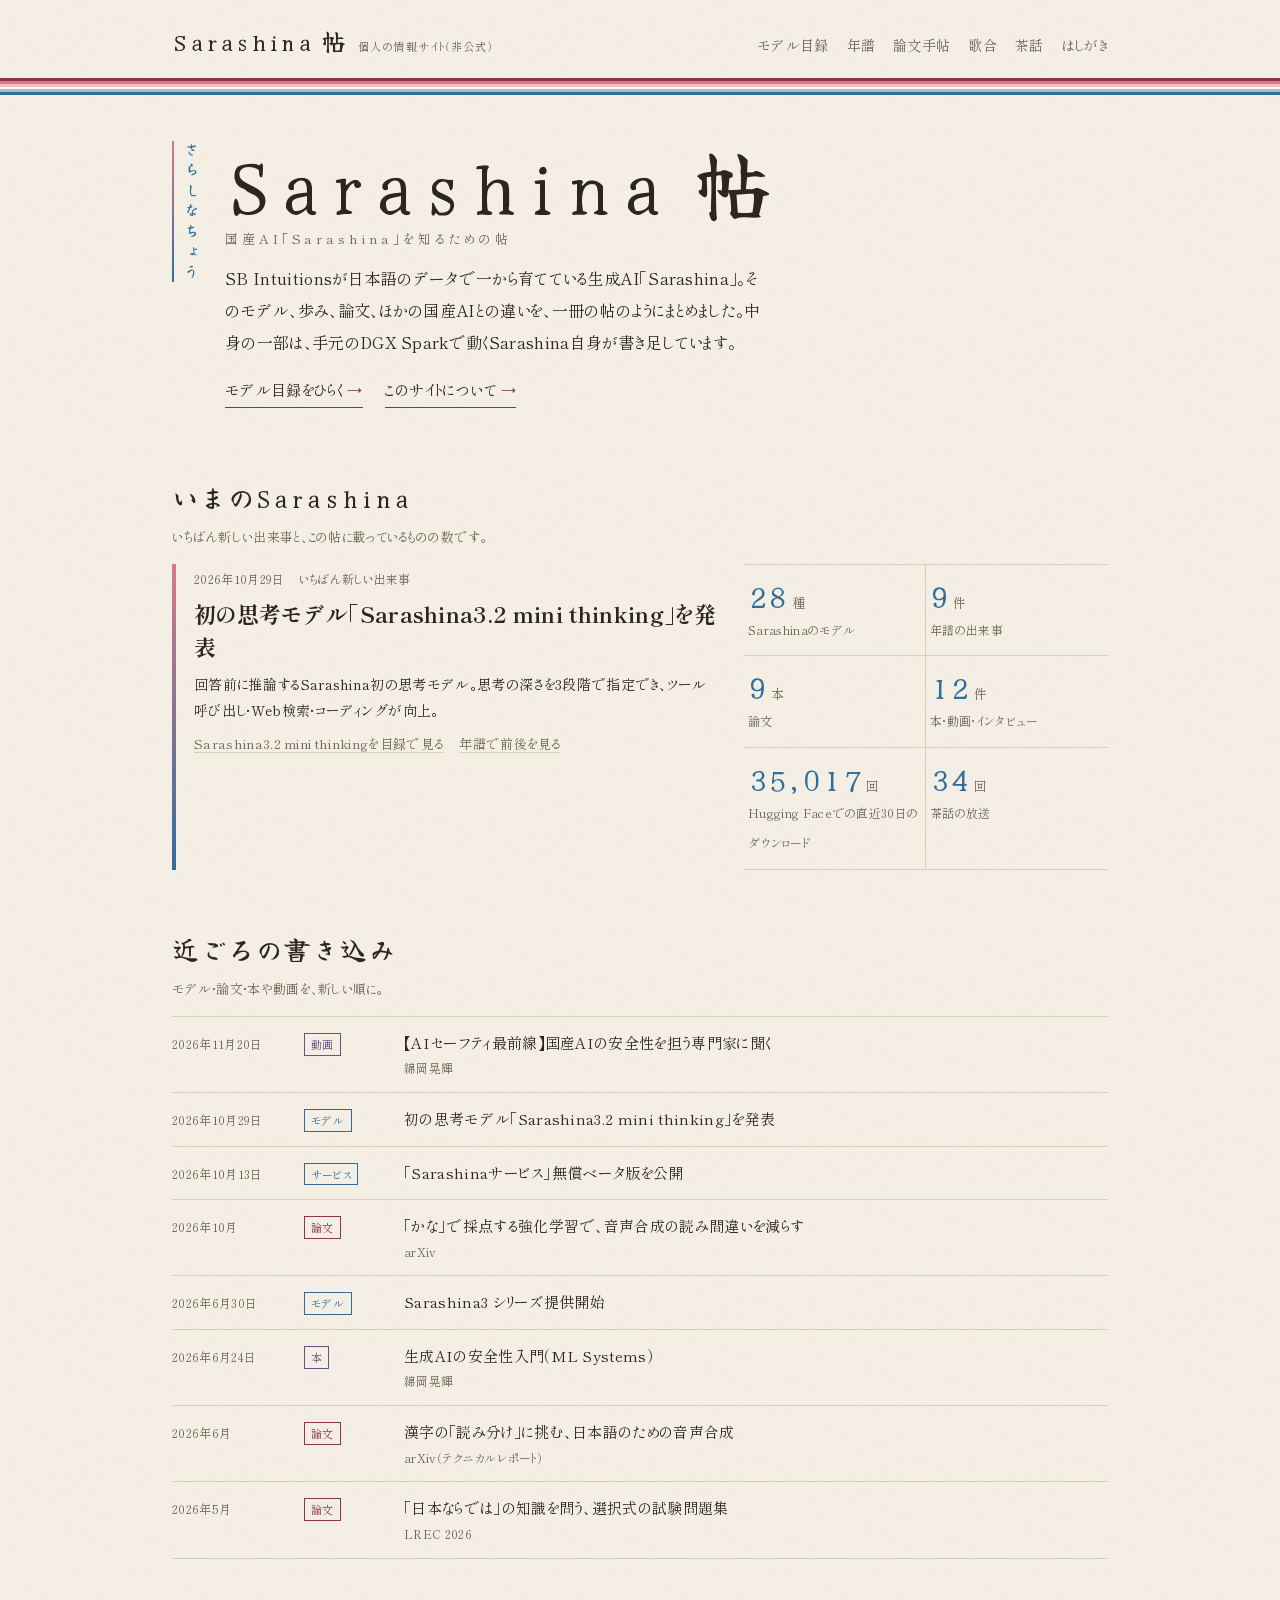
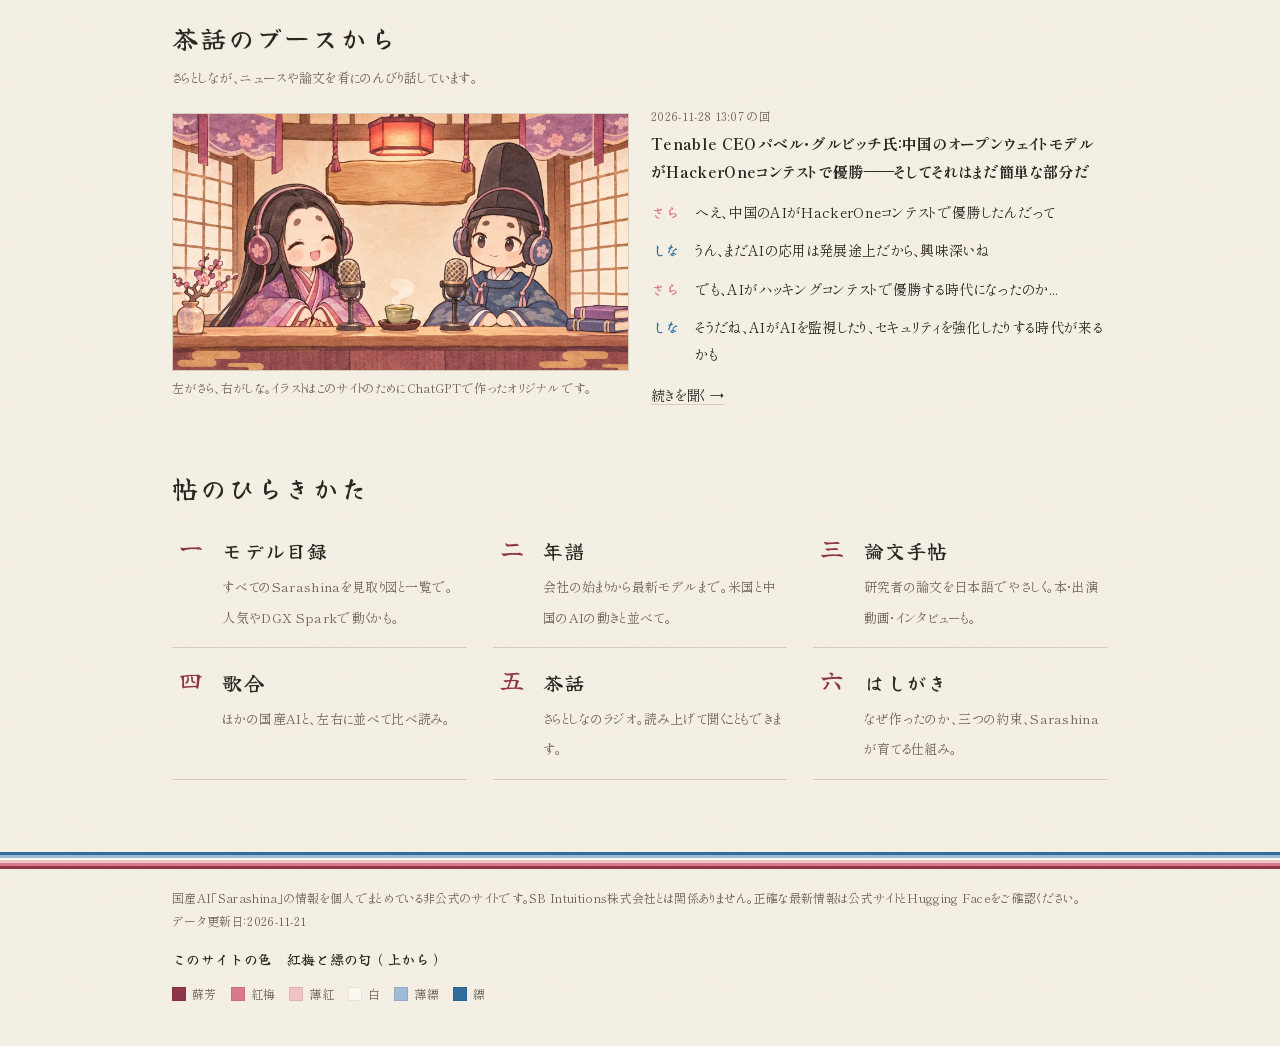
==== commit b2ad6799: "茶話 2026-11-28 13:07：Tenable CEOパベル・グルビッチ氏：中国のオープンウ" ====
--- a/docs/index.html
+++ b/docs/index.html
@@ -255,7 +255,7 @@
 </main>
 <footer class="colophon"><div class="colophon-inner">国産AI「Sarashina」の情報を個人でまとめている非公式のサイトです。SB Intuitions株式会社とは関係ありません。正確な最新情報は公式サイトとHugging Faceをご確認ください。<br>データ更新日：<span id="updated"></span><div class="irome-title">このサイトの色　紅梅と縹の匂（上から）</div><div class="irome"><span style="--c:var(--suou)"><i></i>蘇芳</span><span style="--c:var(--kobai)"><i></i>紅梅</span><span style="--c:var(--usubeni)"><i></i>薄紅</span><span style="--c:var(--shiro)"><i></i>白</span><span style="--c:var(--usuhanada)"><i></i>薄縹</span><span style="--c:var(--hanada)"><i></i>縹</span></div></div></footer>
 
-<script id="site-data" type="application/json">{"updated_at": "2026-11-21", "models": [{"id": "sarashina1-7b", "name": "Sarashina1-7B", "generation": "Sarashina1", "kind": "base", "modality": ["text"], "params_b": 7, "architecture": "GPT-NeoX（RoPE）", "training_tokens": "1.0T", "context_length": null, "license": {"name": "MIT", "commercial": true}, "availability": "open_weights", "released": "2024-06-07", "hf_repo": "sbintuitions/sarashina1-7b", "spark": "ok", "notes": "指示チューニングなしの事前学習モデル。", "sources": ["https://huggingface.co/sbintuitions/sarashina1-65b"]}, {"id": "sarashina1-13b", "name": "Sarashina1-13B", "generation": "Sarashina1", "kind": "base", "modality": ["text"], "params_b": 13, "architecture": "GPT-NeoX（RoPE）", "training_tokens": "1.0T", "context_length": null, "license": {"name": "MIT", "commercial": true}, "availability": "open_weights", "released": "2024-06-07", "hf_repo": "sbintuitions/sarashina1-13b", "spark": "ok", "notes": "指示チューニングなしの事前学習モデル。", "sources": ["https://huggingface.co/sbintuitions/sarashina1-65b"]}, {"id": "sarashina1-65b", "name": "Sarashina1-65B", "generation": "Sarashina1", "kind": "base", "modality": ["text"], "params_b": 65, "architecture": "GPT-NeoX（RoPE）、80層、語彙51,200", "training_tokens": "800B", "context_length": null, "license": {"name": "MIT", "commercial": true}, "availability": "open_weights", "released": "2024-06-07", "hf_repo": "sbintuitions/sarashina1-65b", "spark": "quant", "notes": "日本語Common Crawl（クリーニング後 約550Bトークン）で学習。指示チューニングなし。", "sources": ["https://huggingface.co/sbintuitions/sarashina1-65b"]}, {"id": "sarashina2-7b", "name": "Sarashina2-7B", "generation": "Sarashina2", "kind": "base", "modality": ["text"], "params_b": 7, "architecture": "Llama系（RoPE、SwiGLU）、語彙102,400", "training_tokens": "2.1T", "context_length": null, "license": {"name": "MIT", "commercial": true}, "availability": "open_weights", "released": "2024-06-07", "hf_repo": "sbintuitions/sarashina2-7b", "spark": "ok", "notes": "トークナイザは use_fast=False 指定が必要。指示チューニングなし。", "sources": ["https://huggingface.co/sbintuitions/sarashina2-7b", "https://labindex.pages.dev/outputs/sb-intuitions/sarashina2"]}, {"id": "sarashina2-13b", "name": "Sarashina2-13B", "generation": "Sarashina2", "kind": "base", "modality": ["text"], "params_b": 13, "architecture": "Llama系（RoPE、SwiGLU）、語彙102,400", "training_tokens": "2.1T", "context_length": null, "license": {"name": "MIT", "commercial": true}, "availability": "open_weights", "released": "2024-06-07", "hf_repo": "sbintuitions/sarashina2-13b", "spark": "ok", "notes": "Sarashina2-Vision-14Bのベース。指示チューニングなし。", "sources": ["https://labindex.pages.dev/outputs/sb-intuitions/sarashina2"]}, {"id": "sarashina2-70b", "name": "Sarashina2-70B", "generation": "Sarashina2", "kind": "base", "modality": ["text"], "params_b": 70, "architecture": "Llama系、80層、隠れ次元8192、語彙102,400", "training_tokens": "2.1T", "context_length": null, "license": {"name": "MIT", "commercial": true}, "availability": "open_weights", "released": "2024-08-06", "hf_repo": "sbintuitions/sarashina2-70b", "spark": "quant", "notes": "Sarashina2-8x70Bのベース。指示チューニングなし。", "sources": ["https://labindex.pages.dev/outputs/sb-intuitions/sarashina2"]}, {"id": "sarashina2-8x70b", "name": "Sarashina2-8x70B", "generation": "Sarashina2", "kind": "base", "modality": ["text"], "params_b": 465, "architecture": "MoE（Sarashina2-70Bをsparse upcycling）", "training_tokens": null, "context_length": null, "license": {"name": "Sarashina Model NonCommercial License", "commercial": false}, "availability": "open_weights", "released": "2024-11-05", "hf_repo": "sbintuitions/sarashina2-8x70b", "spark": "no", "notes": "公式発表は2024-11-08。BF16推論にはH100×16台が必要とされる。「4,600億パラメータ」はこのモデルの総パラメータ数。", "sources": ["https://huggingface.co/sbintuitions/sarashina2-8x70b", "https://www.sbintuitions.co.jp/en/news/press/20241108_01"]}, {"id": "sarashina2.1-1b", "name": "Sarashina2.1-1B", "generation": "Sarashina2.1", "kind": "base", "modality": ["text"], "params_b": 1, "architecture": null, "training_tokens": "10T（第1段階）", "context_length": null, "license": {"name": null, "commercial": null}, "availability": "open_weights", "released": "2024-11-26", "hf_repo": "sbintuitions/sarashina2.1-1b", "spark": "ok", "notes": "sarashina-embedding-v1-1bのベース。", "sources": ["https://huggingface.co/sbintuitions/sarashina2.1-1b"]}, {"id": "sarashina2.2-0.5b-instruct", "name": "Sarashina2.2-0.5B-instruct-v0.1", "generation": "Sarashina2.2", "kind": "instruct", "modality": ["text"], "params_b": 0.5, "architecture": null, "training_tokens": null, "context_length": null, "license": {"name": "MIT", "commercial": true}, "availability": "open_weights", "released": "2025-02-26", "hf_repo": "sbintuitions/sarashina2.2-0.5b-instruct-v0.1", "spark": "ok", "notes": "Japanese MT Bench 4.55。エッジ・軽量用途。", "sources": ["https://huggingface.co/sbintuitions/sarashina2.2-0.5b-instruct-v0.1"]}, {"id": "sarashina2.2-1b-instruct", "name": "Sarashina2.2-1B-instruct-v0.1", "generation": "Sarashina2.2", "kind": "instruct", "modality": ["text"], "params_b": 1, "architecture": null, "training_tokens": null, "context_length": null, "license": {"name": "MIT", "commercial": true}, "availability": "open_weights", "released": "2025-02-26", "hf_repo": "sbintuitions/sarashina2.2-1b-instruct-v0.1", "spark": "ok", "notes": "Japanese MT Bench 5.09。", "sources": ["https://huggingface.co/sbintuitions/sarashina2.2-1b-instruct-v0.1"]}, {"id": "sarashina2.2-3b-instruct", "name": "Sarashina2.2-3B-instruct-v0.1", "generation": "Sarashina2.2", "kind": "instruct", "modality": ["text"], "params_b": 3, "architecture": null, "training_tokens": null, "context_length": null, "license": {"name": "MIT", "commercial": true}, "availability": "open_weights", "released": "2025-02-26", "hf_repo": "sbintuitions/sarashina2.2-3b-instruct-v0.1", "spark": "ok", "notes": "Elyza-tasks-100 3.75、Japanese MT Bench 6.51。ローカルで動くSarashinaの本命。このサイトの更新担当候補。", "sources": ["https://huggingface.co/sbintuitions/sarashina2.2-3b-instruct-v0.1"]}, {"id": "sarashina2.2-base", "name": "Sarashina2.2-0.5B / 1B / 3B（事前学習）", "generation": "Sarashina2.2", "kind": "base", "modality": ["text"], "params_b": 3, "architecture": null, "training_tokens": null, "context_length": null, "license": {"name": "MIT", "commercial": true}, "availability": "open_weights", "released": "2025-03-03", "hf_repo": "sbintuitions/sarashina2.2-3b", "spark": "ok", "notes": "0.5B・1B・3Bの3サイズ。3段階の学習で構築。ファインチューニングの土台向け。", "sources": ["https://huggingface.co/sbintuitions/sarashina2.2-3b", "https://huggingface.co/sbintuitions/sarashina2.2-1b"], "short": "0.5〜3B", "hf_repos": ["sbintuitions/sarashina2.2-0.5b", "sbintuitions/sarashina2.2-1b", "sbintuitions/sarashina2.2-3b"]}, {"id": "sarashina2-vision-8b", "name": "Sarashina2-Vision-8B", "generation": "Sarashina2", "kind": "vision", "modality": ["text", "image"], "params_b": 8, "architecture": null, "training_tokens": null, "context_length": null, "license": {"name": null, "commercial": null}, "availability": "open_weights", "released": "2025-03-09", "hf_repo": "sbintuitions/sarashina2-vision-8b", "spark": "ok", "notes": "画像理解（VLM）。", "sources": ["https://huggingface.co/sbintuitions/sarashina2-vision-8b"]}, {"id": "sarashina2-vision-14b", "name": "Sarashina2-Vision-14B", "generation": "Sarashina2", "kind": "vision", "modality": ["text", "image"], "params_b": 14, "architecture": "Sarashina2-13B ＋ Qwen2-VL-7Bの画像エンコーダ", "training_tokens": null, "context_length": null, "license": {"name": "MIT", "commercial": true}, "availability": "open_weights", "released": "2025-03-09", "hf_repo": "sbintuitions/sarashina2-vision-14b", "spark": "ok", "notes": "画像理解（VLM）。", "sources": ["https://huggingface.co/sbintuitions/sarashina2-vision-14b"]}, {"id": "sarashina-embedding-v1-1b", "name": "Sarashina-Embedding-v1-1B", "generation": "Embedding", "kind": "embedding", "modality": ["text"], "params_b": 1.2, "architecture": "Sarashina2.1-1Bベース、1,792次元", "training_tokens": null, "context_length": 8192, "license": {"name": "Sarashina Model NonCommercial License", "commercial": false}, "availability": "open_weights", "released": "2024-11-22", "hf_repo": "sbintuitions/sarashina-embedding-v1-1b", "spark": "ok", "notes": "公開当時、JMTEB 16データセット平均で最高水準。", "sources": ["https://huggingface.co/sbintuitions/sarashina-embedding-v1-1b"], "lineage": "Sarashina2.1"}, {"id": "sarashina-embedding-v2-1b", "name": "Sarashina-Embedding-v2-1B", "generation": "Embedding", "kind": "embedding", "modality": ["text"], "params_b": 1, "architecture": null, "training_tokens": null, "context_length": 8192, "license": {"name": "Sarashina Model NonCommercial License", "commercial": false}, "availability": "open_weights", "released": "2025-07-30", "hf_repo": "sbintuitions/sarashina-embedding-v2-1b", "spark": "ok", "notes": "", "sources": ["https://www.issoh.co.jp/tech/details/11856/"], "lineage": "Sarashina2.2"}, {"id": "sarashina2.2-vision-3b", "name": "Sarashina2.2-Vision-3B", "generation": "Sarashina2.2", "kind": "vision", "modality": ["text", "image"], "params_b": 3.8, "architecture": null, "training_tokens": null, "context_length": null, "license": {"name": "MIT", "commercial": true}, "availability": "open_weights", "released": "2025-11-19", "hf_repo": "sbintuitions/sarashina2.2-vision-3b", "spark": "ok", "notes": "画像理解（VLM）。", "sources": ["https://www.issoh.co.jp/tech/details/11856/"]}, {"id": "sarashina2-mini", "name": "Sarashina2 mini", "generation": "Sarashina2", "kind": "instruct", "modality": ["text"], "params_b": null, "architecture": null, "training_tokens": null, "context_length": null, "license": {"name": "API（提供元の利用規約に従う）", "commercial": null}, "availability": "api", "released": "2025-11", "hf_repo": null, "spark": "api", "notes": "商用APIとして提供。Sarashina3の提供開始に伴い、旧Sarashina APIは新規申し込みを終了。", "sources": ["https://weel.co.jp/media/tech/sarashina/", "https://www.issoh.co.jp/tech/details/11856/"]}, {"id": "sarashina2.2-ocr", "name": "Sarashina2.2-OCR", "generation": "Sarashina2.2", "kind": "ocr", "modality": ["text", "image"], "params_b": 3, "architecture": null, "training_tokens": null, "context_length": null, "license": {"name": "MIT", "commercial": true}, "availability": "open_weights", "released": "2026-03-22", "hf_repo": "sbintuitions/sarashina2.2-ocr", "spark": "ok", "notes": "日英ドキュメントOCR。縦書きや複雑なレイアウトの日本語文書に強い（VJRODaでCER 22.6）。HF上の表示は4B。", "sources": ["https://huggingface.co/sbintuitions/sarashina2.2-ocr", "https://www.issoh.co.jp/tech/details/11856/"]}, {"id": "sarashina2.2-tts", "name": "Sarashina2.2-TTS", "generation": "Sarashina2.2", "kind": "tts", "modality": ["text", "audio"], "params_b": 0.8, "architecture": "Sarashina2.2-0.5Bベース", "training_tokens": null, "context_length": null, "license": {"name": "Sarashina Model NonCommercial License", "commercial": false}, "availability": "open_weights", "released": "2026-04-16", "hf_repo": "sbintuitions/sarashina2.2-tts", "spark": "ok", "notes": "日本語中心の音声合成。短い参照音声からのゼロショット話者生成、ナレーション・放送・会話などの話し方、日英の混在に対応。", "sources": ["https://huggingface.co/sbintuitions/sarashina2.2-tts"]}, {"id": "sarashina3-mini", "name": "Sarashina3 mini", "generation": "Sarashina3", "kind": "instruct", "modality": ["text"], "params_b": null, "architecture": "フルスクラッチ開発", "training_tokens": "約30T", "context_length": 131072, "license": {"name": "API（提供元の利用規約に従う）", "commercial": null}, "availability": "api", "released": "2026-06-30", "hf_repo": null, "spark": "api", "notes": "標準モデル。ツール呼び出し対応。公式評価で全体的にGPT-4.1やQwen3-235B-A22B-Instruct-2507と同程度、日本文化QA（JamC-QA）では上回る。Cloud PF Type Aと、無償ベータの「Sarashinaサービス」で利用可能。", "sources": ["https://www.sbintuitions.co.jp/blog/entry/2026/06/30/100000/", "https://docs.sarashina.ai/models"]}, {"id": "sarashina3-nano", "name": "Sarashina3 nano", "generation": "Sarashina3", "kind": "instruct", "modality": ["text"], "params_b": null, "architecture": "フルスクラッチ開発", "training_tokens": "約30T", "context_length": 131072, "license": {"name": "API（提供元の利用規約に従う）", "commercial": null}, "availability": "api", "released": "2026-06-30", "hf_repo": null, "spark": "api", "notes": "軽量・高速モデル。分類・タグ付け・要約などの大量処理向け。公式評価で日本語などでQwen3-4B-Instruct-2507を上回る。", "sources": ["https://www.sbintuitions.co.jp/blog/entry/2026/06/30/100000/", "https://docs.sarashina.ai/models"]}, {"id": "sarashina3-guard", "name": "Sarashina3 guard", "generation": "Sarashina3", "kind": "guard", "modality": ["text"], "params_b": null, "architecture": null, "training_tokens": null, "context_length": 65536, "license": {"name": "API（提供元の利用規約に従う）", "commercial": null}, "availability": "api", "released": "2026-06-30", "hf_repo": null, "spark": "api", "notes": "入力の安全性を判定する専用モデル（文章は生成しない）。有害な入力にはT1〜T12のカテゴリコードを返す。", "sources": ["https://docs.sarashina.ai/models"]}, {"id": "sarashina3-embedding", "name": "Sarashina3 embedding", "generation": "Sarashina3", "kind": "embedding", "modality": ["text"], "params_b": null, "architecture": "1,536次元（256次元まで削減可）", "training_tokens": null, "context_length": 8000, "license": {"name": "API（提供元の利用規約に従う）", "commercial": null}, "availability": "api", "released": "2026-06-30", "hf_repo": null, "spark": "api", "notes": "検索・分類・クラスタリングなど7種類のタスク指定に対応。", "sources": ["https://docs.sarashina.ai/models"]}, {"id": "sarashina3-rerank", "name": "Sarashina3 rerank", "generation": "Sarashina3", "kind": "rerank", "modality": ["text"], "params_b": null, "architecture": "クロスエンコーダ", "training_tokens": null, "context_length": 8000, "license": {"name": "API（提供元の利用規約に従う）", "commercial": null}, "availability": "api", "released": "2026-06-30", "hf_repo": null, "spark": "api", "notes": "検索結果やRAG候補の並べ替え。独自の順位付けルールを指定できるCUSTOMIZEモードあり。", "sources": ["https://docs.sarashina.ai/models"]}, {"id": "sarashina3-translate", "name": "Sarashina3 translate", "generation": "Sarashina3", "kind": "translate", "modality": ["text"], "params_b": null, "architecture": null, "training_tokens": null, "context_length": null, "license": {"name": "API（提供元の利用規約に従う）", "commercial": null}, "availability": "api", "released": "2026-10-13", "hf_repo": null, "spark": "api", "notes": "日英・英日翻訳。無償ベータ「Sarashinaサービス」で公開。後継はSarashina3.2 translate。", "sources": ["https://www.watch.impress.co.jp/docs/news/2147706.html"]}, {"id": "sarashina3.2-mini-thinking", "name": "Sarashina3.2 mini thinking", "generation": "Sarashina3.2", "kind": "thinking", "modality": ["text"], "params_b": null, "architecture": null, "training_tokens": null, "context_length": 131072, "license": {"name": "API（提供元の利用規約に従う）", "commercial": null}, "availability": "api", "released": "2026-10-29", "hf_repo": null, "spark": "api", "notes": "Sarashina初の思考（推論）モデル。reasoning_effortでlow/medium/highの3段階を指定。ツール呼び出し・Web検索・コーディングが向上。", "sources": ["https://www.sbbit.jp/article/cont1/187994", "https://docs.sarashina.ai/models"]}, {"id": "sarashina3.2-translate", "name": "Sarashina3.2 translate", "generation": "Sarashina3.2", "kind": "translate", "modality": ["text"], "params_b": null, "architecture": null, "training_tokens": null, "context_length": null, "license": {"name": "API（提供元の利用規約に従う）", "commercial": null}, "availability": "api", "released": null, "hf_repo": null, "spark": "api", "notes": "Sarashina3 translateの後継。入力は最大5,000文字。日本語出力の文体（である調／です・ます調）を指定可能（ベータ）。", "sources": ["https://docs.sarashina.ai/models"]}], "events": [{"id": "founded", "date": "2023-08-04", "kind": "company", "title": "SB Intuitions が本格稼働", "summary": "2023年3月に準備会社として設立され、8月1日に社名をSB Intuitionsに変更。日本語に特化した国産LLMの研究開発会社として本格稼働を発表。", "models": [], "sources": ["https://www.softbank.jp/corp/news/press/sbkk/2023/20230804_02"]}, {"id": "sarashina1-2-open", "date": "2024-06-14", "kind": "release", "title": "Sarashina1・Sarashina2 を同時公開", "summary": "条件の異なる2系統の事前学習モデルを研究開発の促進のために公開。どちらも指示チューニングなしのモデル。", "models": ["sarashina1-7b", "sarashina1-13b", "sarashina1-65b", "sarashina2-7b", "sarashina2-13b"], "sources": ["https://www.sbintuitions.co.jp/en/news/press/20240614_01/"]}, {"id": "sarashina2-70b-open", "date": "2024-08-07", "kind": "release", "title": "Sarashina2-70B を公開", "summary": "700億パラメータのモデルをMITライセンスで公開。のちの8x70Bのベースになる。", "models": ["sarashina2-70b"], "sources": ["https://www.sbintuitions.co.jp/en/news/press/20240614_01/"]}, {"id": "sarashina2-8x70b-open", "date": "2024-11-08", "kind": "release", "title": "Sarashina2-8x70B（4,600億パラメータ級MoE）を公開", "summary": "Sarashina2-70Bをsparse upcyclingで拡張したMixture-of-Expertsモデル。社内の複数の日本語ベンチマークで最高性能。", "models": ["sarashina2-8x70b"], "sources": ["https://www.sbintuitions.co.jp/en/news/press/20241108_01"]}, {"id": "sarashina2-mini-api", "date": "2025-11", "kind": "service", "title": "Sarashina2 mini の商用API提供を開始", "summary": "Sarashinaシリーズとして初めて、商用APIとして提供。", "models": ["sarashina2-mini"], "sources": ["https://weel.co.jp/media/tech/sarashina/"]}, {"id": "cloud-pf-type-a", "date": "2026-04-17", "kind": "service", "title": "ソフトバンクが「Cloud PF Type A」でのSarashina提供を発表", "summary": "Oracle Alloyを採用したソブリンクラウドで、Sarashinaを使った生成AIサービスを6月から順次提供すると発表。", "models": [], "sources": ["https://internet.watch.impress.co.jp/docs/news/2102336.html"]}, {"id": "sarashina3-launch", "date": "2026-06-30", "kind": "release", "title": "Sarashina3 シリーズ提供開始", "summary": "約30兆トークンで学習したフルスクラッチの第3世代。mini・nano・guard・embedding・rerankの5モデルを、国内データセンターのCloud PF Type Aで提供。", "models": ["sarashina3-mini", "sarashina3-nano", "sarashina3-guard", "sarashina3-embedding", "sarashina3-rerank"], "sources": ["https://www.sbintuitions.co.jp/blog/entry/2026/06/30/100000/", "https://www.sbbit.jp/article/cont1/185977"]}, {"id": "sarashina-service-beta", "date": "2026-10-13", "kind": "service", "title": "「Sarashinaサービス」無償ベータ版を公開", "summary": "Googleアカウントで誰でも使えるAPIとチャットを無料で公開。translateを加えた6モデルが利用可能に。", "models": ["sarashina3-translate"], "sources": ["https://www.watch.impress.co.jp/docs/news/2147706.html"]}, {"id": "sarashina3.2-thinking", "date": "2026-10-29", "kind": "release", "title": "初の思考モデル「Sarashina3.2 mini thinking」を発表", "summary": "回答前に推論するSarashina初の思考モデル。思考の深さを3段階で指定でき、ツール呼び出し・Web検索・コーディングが向上。", "models": ["sarashina3.2-mini-thinking"], "sources": ["https://www.sbbit.jp/article/cont1/187994"]}], "world": [{"id": "gpt-4", "date": "2023-03-14", "company": "openai", "title": "GPT-4 発表", "summary": "画像入力にも対応したマルチモーダルモデル。有料のChatGPT Plusで提供開始。", "sources": ["https://openai.com/GPT-4", "https://forest.watch.impress.co.jp/docs/news/1485848.html"]}, {"id": "gemini-1", "date": "2023-12-06", "company": "google", "title": "Gemini 1.0 発表", "summary": "Ultra・Pro・Nanoの3サイズ。最初からマルチモーダルで学習したモデルとして登場し、Bardに搭載。", "sources": ["https://news.mynavi.jp/article/20231207-2834930/"]}, {"id": "gpt-4o", "date": "2024-05-13", "company": "openai", "title": "GPT-4o 発表", "summary": "テキスト・音声・画像をリアルタイムに扱うモデル。ChatGPTの無料ユーザーにも提供。", "sources": ["https://openai.com/ja-JP/index/hello-gpt-4o/"]}, {"id": "claude-3-5-sonnet", "date": "2024-06-20", "company": "anthropic", "title": "Claude 3.5 Sonnet 発表", "summary": "Claude 3 Opusの2倍の速度で、多くのベンチマークでGPT-4oと同等以上。", "sources": ["https://forest.watch.impress.co.jp/docs/news/1602260.html"]}, {"id": "deepseek-v3", "date": "2024-12-26", "company": "deepseek", "title": "DeepSeek-V3 公開", "summary": "総パラメータ6710億（うち370億が動く）のMoEモデルを重みごと公開。GPT-4o級の性能を、制限付きのH800 GPUと低い学習費用で実現したとされ、翌月の騒ぎの下地になった。", "sources": ["https://www.deepseek.com/en/news/deepseek-v3/", "https://gigazine.net/gsc_news/en/20241227-deepseek-v3"]}, {"id": "deepseek-shock", "date": "2025-01-27", "company": "deepseek", "title": "DeepSeekショック（DeepSeek-R1）", "summary": "1月に公開された推論モデルR1がOpenAI o1に迫ると話題になり、米国市場でAI関連株が急落。エヌビディアは1日で株価が約17%下がり、時価総額が史上最大の5890億ドル減った。", "sources": ["https://forbesjapan.com/articles/detail/76755", "https://www.businessinsider.jp/article/stock-selloff-ai-deepseek-nvidia-investing-bull-market-strategy-2025-1/"]}, {"id": "qwen3", "date": "2025-04-29", "company": "alibaba", "title": "Qwen3 公開（アリババ）", "summary": "0.6B〜32Bの6モデルと、MoEの30B・235Bの計8モデルをすべてオープンに。考える／考えないを切り替える「ハイブリッド推論」を初めて搭載。", "sources": ["https://cloud.watch.impress.co.jp/docs/news/2011436.html", "https://www.alibabacloud.com/press-room/alibaba-introduces-qwen3-setting-new-benchmark"]}, {"id": "kimi-k2", "date": "2025-07-11", "company": "moonshot", "title": "Kimi K2 公開（Moonshot AI）", "summary": "総パラメータ1兆のMoEモデルをオープンに公開。独自の最適化手法MuonClipで大規模な学習を安定させ、コーディングやエージェントの性能で注目された。", "sources": ["https://www.itmedia.co.jp/aiplus/articles/2507/15/news051.html", "https://gihyo.jp/article/2025/07/kimi-k2"]}, {"id": "glm-4-5", "date": "2025-07-28", "company": "zhipu", "title": "GLM-4.5 公開（Zhipu AI、のちのZ.ai）", "summary": "推論・コーディング・エージェントを一つにまとめたオープンモデル。この頃から社名をZ.aiとして海外展開を強める。", "sources": ["https://www.digitimes.com/news/a20250729VL204.html", "https://simonwillison.net/2025/Jul/28/"]}, {"id": "gpt-5", "date": "2025-08-07", "company": "openai", "title": "GPT-5 発表", "summary": "高速応答と深い推論を自動で切り替える統合システム。無料ユーザーを含む全ユーザーに提供。", "sources": ["https://openai.com/ja-JP/index/gpt-5-new-era-of-work/"]}, {"id": "kimi-k2-thinking", "date": "2025-11-06", "company": "moonshot", "title": "Kimi K2 Thinking 公開", "summary": "K2に考える力を加えたオープンな推論モデル。人の手を借りずに200〜300回続けて道具を呼び出せるとされた。", "sources": ["https://siliconangle.com/2025/11/07/moonshot-launches-open-source-kimi-k2-thinking-ai-trillion-parameters-reasoning-capabilities/"]}, {"id": "gemini-3", "date": "2025-11-18", "company": "google", "title": "Gemini 3 発表", "summary": "Gemini 3 Proを公開。推論とマルチモーダル理解で前世代のGemini 2.5 Proを大きく上回る。", "sources": ["https://news.mynavi.jp/article/20251119-3687422/"]}, {"id": "claude-opus-4-6", "date": "2026-02-05", "company": "anthropic", "title": "Claude Opus 4.6 発表", "summary": "コーディングと長時間の作業継続を強化。Opusクラスで初めて100万トークンの文脈（ベータ）に対応。", "sources": ["https://itbrief.co.uk/story/anthropic-unveils-claude-opus-4-6-for-deeper-coding-work"]}, {"id": "glm-5", "date": "2026-02-11", "company": "zhipu", "title": "GLM-5 公開（Z.ai）", "summary": "総パラメータ7440億のオープンモデルをMITライセンスで公開。「長い作業をこなすエージェント」を前面に出し、Claude Opus 4.5に迫るとした。Zhipuは同年1月に香港で上場。", "sources": ["https://huggingface.co/blog/mlabonne/glm-5", "https://the-decoder.com/chinese-ai-lab-zhipu-releases-glm-5-under-mit-license-claims-parity-with-top-western-models/"]}, {"id": "qwen3-5", "date": "2026-02-16", "company": "alibaba", "title": "Qwen3.5 公開（アリババ）", "summary": "文章・画像・動画をはじめから一緒に学んだネイティブなマルチモーダルモデル。旗艦の397B-A17Bを重みごと公開し、春節前の中国勢の新モデルラッシュの一つになった。", "sources": ["https://www.alibabagroup.com/document-1960233590314762240", "https://gigazine.net/gsc_news/en/20260217-qwen3-5-397b-a17b"]}, {"id": "claude-mythos-preview", "date": "2026-04-07", "company": "anthropic", "title": "Claude Mythos Preview 発表", "summary": "高度なサイバー能力を持つため、一部の組織に限定して提供された最上位モデル。", "sources": ["https://gigazine.net/news/20260610-claude-mythos-fable/"]}, {"id": "deepseek-v4", "date": "2026-04-24", "company": "deepseek", "title": "DeepSeek-V4 プレビュー公開", "summary": "R1からほぼ1年。V4-ProとV4-Flashの2種類を重みごと公開し、100万トークンの文脈を安く使えることを打ち出した。", "sources": ["https://www.deepseek.com/en/transparency/", "https://thenextweb.com/news/deepseek-v4-pro-flash-launch-open-source"]}, {"id": "gemini-3-5-flash", "date": "2026-05", "company": "google", "title": "Gemini 3.5 Flash 発表（Google I/O 2026）", "summary": "Gemini 3.5ファミリーの第一弾。高速なFlash系ながらGemini 3.1 Pro並みの賢さ。", "sources": ["https://k-tai.watch.impress.co.jp/docs/news/2110020.html"]}, {"id": "claude-fable-5", "date": "2026-06-09", "company": "anthropic", "title": "Claude Fable 5・Mythos 5 発表", "summary": "Mythosクラスの能力をセーフガード付きで初めて一般公開。", "sources": ["https://www.itmedia.co.jp/news/article/2606/10/1260610058/"]}, {"id": "glm-5-2", "date": "2026-06-13", "company": "zhipu", "title": "GLM-5.2 公開（Z.ai）", "summary": "長時間の自律的なコーディング向けの旗艦モデル。100万トークンの文脈に対応し、重みはMITライセンスで公開。", "sources": ["https://aiweekly.co/alerts/zais-glm-52-brings-1m-token-context-to-open-weight-coding", "https://infoworld.com/article/4186136/z-ai-pitches-glm-5-2-for-long-running-software-engineering-tasks.html"]}, {"id": "gpt-5-6", "date": "2026-06-26", "company": "openai", "title": "GPT-5.6（Sol・Terra・Luna）発表", "summary": "米国政府の要請により、限定プレビューから段階的に提供。", "sources": ["https://openai.com/ja-JP/index/previewing-gpt-5-6-sol/"]}, {"id": "kimi-k3", "date": "2026-07-16", "company": "moonshot", "title": "Kimi K3 発表（Kimiショック）", "summary": "総パラメータ2.8兆の、過去最大級のオープンウェイトモデル。Arenaのコーディング部門で中国のモデルとして初めて首位になり、「DeepSeekショックの再来」と言われた。", "sources": ["https://axios.com/2026/07/16/moonshot-kimi-ai-china-model-openai-anthropic", "https://english.ahram.org.eg/News/573092.aspx", "https://agora-web.jp/archives/260717062310.html"]}, {"id": "gemini-3-6-flash", "date": "2026-07-21", "company": "google", "title": "Gemini 3.6 Flash など3モデル発表", "summary": "効率と価格を重視した新モデル群。Gemini 4の事前学習も予告。", "sources": ["https://forest.watch.impress.co.jp/docs/news/2126740.html"]}, {"id": "gpt-6-astra", "date": "2026-09-03", "company": "openai", "title": "GPT-6 Astra 発表", "summary": "コンピューター操作やコーディングを大きく強化した新世代モデル。一部の組織から提供開始。", "sources": ["https://openai.com/ja-JP/index/gpt-6-astra/"]}], "papers": [{"id": "kana-reward-rl", "title": "Pronunciation-Oriented Reinforcement Learning for Japanese Text-to-Speech with Kana-Domain ASR Rewards", "title_ja": "「かな」で採点する強化学習で、音声合成の読み間違いを減らす", "authors": ["Shiao Zhu", "Lianbo Liu", "Kai Washizaki", "Koki Nikaido", "Yui Sudo"], "venue": "arXiv", "date": "2026-10", "topic": "speech", "summary": "音声合成の強化学習で、漢字かな交じりの文字起こしではなく「かな」の読みで正誤を採点する方法を提案。", "points": ["漢字は文脈で読みが変わり、同じ読みでも書き方が複数あるため、普通の文字起こしで採点すると読み間違いを見逃しやすい。", "かなで書き起こす音声認識モデルを使って報酬を計算し、GRPOで学習させた。", "狙った漢字の読み誤りが相対的に約26%減り、良い状態に達するまでの学習量も大幅に少なくて済んだ。"], "sarashina": "Sarashina2.2-TTSの言語モデル部分をそのまま学習の出発点にした、TTSの続編にあたる研究。", "models": ["sarashina2.2-tts"], "links": {"paper": "https://arxiv.org/abs/2610.07575"}, "sources": ["https://arxiv.org/html/2610.07575v1"]}, {"id": "sarashina2.2-tts", "title": "Sarashina2.2-TTS: Tackling Kanji Polyphony in Japanese Speech Generation via Data Scaling and Targeted Data Synthesis", "title_ja": "漢字の「読み分け」に挑む、日本語のための音声合成", "authors": ["Lianbo Liu", "Shiao Zhu", "Kai Washizaki", "Reo Yoneyama", "Haesung Jeon", "Mengjie Zhao", "Yusuke Fujita", "Hao Shi", "Nao Yoshida", "Yuan Gao", "Roman Koshkin", "Yukiya Hono", "Yui Sudo"], "venue": "arXiv（テクニカルレポート）", "date": "2026-06", "topic": "speech", "summary": "LLMをもとにした音声合成は英語・中国語中心で進んできたが、日本語に特有の「同じ漢字の読み分け」に正面から取り組んだ。", "points": ["音声データを大規模に増やすことと、読み間違えやすい箇所を狙って学習データを合成することの二本立て。", "評価用に、常用漢字の文脈ごとの読みを確かめる「常用漢字読みベンチマーク」も公開。", "短い参照音声から話者の声を再現するゼロショット生成にも対応。"], "sarashina": "Sarashina2.2-0.5Bを土台にした音声合成モデルで、重みとコードも公開されている（非商用ライセンス）。", "models": ["sarashina2.2-tts"], "links": {"paper": "https://arxiv.org/abs/2606.25369", "code": "https://github.com/sbintuitions/sarashina2.2-tts"}, "sources": ["https://arxiv.org/html/2606.25369v1", "https://huggingface.co/sbintuitions/sarashina2.2-tts"]}, {"id": "jamc-qa", "title": "JamC-QA: A Multiple-Choice Question Answering Benchmark for Japan-Specific Knowledge", "title_ja": "「日本ならでは」の知識を問う、選択式の試験問題集", "authors": ["Teruaki Oka", "Tomohide Shibata", "Nao Yoshida"], "venue": "LREC 2026", "date": "2026-05", "topic": "evaluation", "summary": "英語からの翻訳や資格試験由来ではない、日本固有の知識を測るための評価用データを一から作った。", "points": ["人が一から書いた2,309問で、文化・風習・地域・地理・歴史・行政・法律・医療の8分野。", "簡単すぎる問題は弱いモデルで解かせてふるい落とした。", "一般的なベンチマークで強い多言語モデルも日本固有の話題では伸び悩み、日本語モデルは文化や地域の知識で強みを見せた。"], "sarashina": "公開モデルの中ではSarashina2-8x70Bが最も高い正答率（約0.725）。Sarashina3の公式評価でも、日本文化の知識を測る指標として使われている。", "models": ["sarashina2-8x70b", "sarashina3-mini"], "links": {"paper": "https://aclanthology.org/2026.lrec-1.356/"}, "sources": ["https://aclanthology.org/2026.lrec-1.356.pdf"]}, {"id": "jmteb", "title": "JMTEB and JMTEB-lite: Japanese Massive Text Embedding Benchmark and Its Lightweight Version", "title_ja": "日本語の「文章ベクトル化」を測るものさしと、その軽量版", "authors": ["Shengzhe Li", "Masaya Ohagi", "Ryokan Ri", "Akihiko Fukuchi", "Tomohide Shibata", "Daisuke Kawahara"], "venue": "LREC 2026", "date": "2026-05", "topic": "evaluation", "summary": "検索やRAGの土台になる日本語テキスト埋め込みモデルを、5種類のタスク・28データセットで総合評価するベンチマーク。", "points": ["全部を回すと時間と計算資源がかかるため、手強い「紛らわしい文書」は残しつつ簡単な文書を減らした軽量版JMTEB-liteも作った。", "軽量版は平均で約5倍速く、モデルの順位や点数は本家とほぼ一致。", "40モデルを比べた結果、検索性能を大きく左右していたのは弱教師ありの事前学習だった。"], "sarashina": "Sarashina-Embedding-v1-1Bは公開当時このJMTEBで最高水準の平均点を記録。Sarashina3 embeddingの性能もJMTEBの点数で示されている。", "models": ["sarashina-embedding-v1-1b", "sarashina-embedding-v2-1b", "sarashina3-embedding"], "links": {"paper": "https://aclanthology.org/2026.lrec-1.588/", "data": "https://huggingface.co/datasets/sbintuitions/JMTEB"}, "sources": ["https://aclanthology.org/2026.lrec-1.588.pdf"]}, {"id": "wso-iclr2026", "title": "Pre-training LLM without Learning Rate Decay Enhances Supervised Fine-tuning", "title_ja": "事前学習の最後に学習率を下げないほうが、仕上げの学習で伸びる", "authors": ["Kazuki Yano", "Shun Kiyono", "Sosuke Kobayashi", "Sho Takase", "Jun Suzuki"], "venue": "ICLR 2026", "date": "2026-04", "topic": "pretraining", "summary": "学習率の下げ方は事前学習の損失ではなく、指示チューニング（SFT）後の性能で評価すべきだと主張し、最後まで学習率を下げない方式を提案。", "points": ["学習率を下げる方式は事前学習の損失やゼロショットの成績では勝つが、SFTをした後の平均点では下げない方式が最も良かった。", "1Bと8BのLlama 3型モデルで確認し、中間学習を挟む3段階の設定でも同じ傾向。", "下げない方式のモデルは損失の地形が「平ら」で、平らなほどSFTで伸びやすいという関係も見つかった。"], "sarashina": "実験はLlama 3型のモデルで、Sarashinaは直接は登場しない。Sarashinaの事前学習に携わる研究者による、学習方法そのものの研究。", "models": [], "links": {"paper": "https://openreview.net/forum?id=JnebU2QLdH", "blog": "https://www.sbintuitions.co.jp/blog/entry/2026/04/23/081304"}, "sources": ["https://www.sbintuitions.co.jp/blog/entry/2026/04/23/081304"]}, {"id": "upcycling-scaling-laws", "title": "Scaling Laws for Upcycling Mixture-of-Experts Language Models", "title_ja": "小さなモデルを「作り直して」大きなMoEにするときの法則", "authors": ["Seng Pei Liew", "Takuya Kato", "Sho Takase"], "venue": "ICML 2025", "date": "2025-06", "topic": "pretraining", "summary": "学習済みの小さなモデルを再利用して、大きく効率的なMoEモデルを作る「アップサイクリング」のスケーリング則を調べた。", "points": ["学習コストを抑える手段としてのアップサイクリングを、データ量や元モデルの条件を変えて体系的に検証。", "データを増やせば増やすほど良くなるとは限らず、元のモデルがどう学習されたかにも結果が左右される。", "結果をもとに、アップサイクリングを効果的に使うための指針を示した。"], "sarashina": "Sarashina2-8x70Bは、まさにSarashina2-70Bをアップサイクリングして作られたMoEモデル。その手法を深掘りした研究。", "models": ["sarashina2-8x70b"], "links": {"paper": "https://openreview.net/forum?id=ZBBo19jldX", "blog": "https://www.sbintuitions.co.jp/blog/entry/2025/06/20/143234", "code": "https://github.com/sbintuitions/sparse-upcycling-scaling-laws"}, "sources": ["https://www.sbintuitions.co.jp/blog/entry/2025/06/20/143234"]}, {"id": "large-vocab", "title": "Large Vocabulary Size Improves Large Language Models", "title_ja": "語彙は大きいほうが、LLMは賢くなる", "authors": ["Sho Takase", "Ryokan Ri", "Shun Kiyono", "Takuya Kato"], "venue": "Findings of ACL 2025", "date": "2025-07", "topic": "pretraining", "summary": "トークナイザの語彙数を5千から50万まで変えて、英語と日本語のモデルを一から学習させ、語彙が大きいほど性能が上がることを示した。", "points": ["英語・日本語のどちらでも、大きな語彙のほうが良い結果になった。", "学習済みの英語中心モデル（Llama2 7B）を日本語で追加学習する場合に、新しい語彙へ差し替える簡単な方法も提案。", "その方法は元の語彙のまま続けるよりも良く、言語に合った語彙の大切さを示している。"], "sarashina": "Sarashina2は語彙数102,400という大きめの語彙を採用しており、日本語を少ないトークンで扱えることを強みにしている。その設計の背景にある問いを扱った研究。", "models": [], "links": {"paper": "https://aclanthology.org/2025.findings-acl.57/"}, "sources": ["https://aclanthology.org/2025.findings-acl.57.pdf", "https://www.sbintuitions.co.jp/blog/entry/2024/06/26/115641"]}, {"id": "mergeprint", "title": "MergePrint: Merge-Resistant Fingerprints for Robust Black-box Ownership Verification of Large Language Models", "title_ja": "ほかのモデルと混ぜられても消えない、LLMの「指紋」", "authors": ["Shojiro Yamabe", "Futa Waseda", "Tsubasa Takahashi", "Koki Wataoka"], "venue": "ACL 2025", "date": "2025-07", "topic": "trust", "summary": "公開したモデルが他のモデルとマージ（合成）されても、元が自分たちのモデルだと外から確かめられるようにする指紋の手法。", "points": ["モデルの中身を見られない状態（ブラックボックス）でも所有者を確認できることを目指す。", "モデルのマージで指紋が消えにくいように設計されている。"], "sarashina": "重みを公開しているSarashinaのようなモデルにとって、派生モデルの出どころを確かめる技術は将来の課題になる。Sarashinaへの適用が論文で述べられているわけではない。", "models": [], "links": {"announce": "https://www.sbintuitions.co.jp/news/info/20250630_02/"}, "sources": ["https://www.sbintuitions.co.jp/news/info/20250630_02/"]}, {"id": "persona-dpo", "title": "Persona-Consistent Dialogue Generation via Pseudo Preference Tuning", "title_ja": "キャラクターがぶれない対話AIを、手間をかけずに鍛える", "authors": ["Junya Takayama", "Masaya Ohagi", "Tomoya Mizumoto", "Katsumasa Yoshikawa"], "venue": "COLING 2025", "date": "2025-01", "topic": "dialogue", "summary": "対話AIが設定された人物像（ペルソナ）と矛盾しない返答をするよう、DPOで学習させる簡単な方法を提案。", "points": ["別の対話のペルソナとわざと入れ替えて作った返答を「悪い例」とみなし、人手で悪い例を集めなくても好みの学習ができるようにした。", "人手のラベル付けなしで、ペルソナとの一貫性を高められる。"], "sarashina": "実験にSarashina2-7B・13Bを使用。7Bでは評価スコアが47.59から61.50へ、13Bでは52.27から67.27へ上がった。", "models": ["sarashina2-7b", "sarashina2-13b"], "links": {"paper": "https://aclanthology.org/2025.coling-main.369/"}, "sources": ["https://aclanthology.org/2025.coling-main.369.pdf"]}], "kokusan": {"schema_version": 1, "updated_at": "2026-11-18", "field_notes": {"method": "scratch=フルスクラッチ（重みを一から学習） / continual=海外などの学習済みモデルに追加学習 / unknown=公開情報で確認できない", "rounds": "歌合の番。左方はいつもSarashina。result は left（左勝）/ right（右勝）/ draw（持）。判定は criterion に書いた事実だけで決め、総合的な優劣はつけない。", "gennai": "デジタル庁が政府の生成AI環境「源内」で試用する国産LLMとして2026年3月に選んだ7モデルに入っているか"}, "models": [{"id": "sarashina", "name": "Sarashina", "maker": "SB Intuitions（ソフトバンク）", "latest": "Sarashina3 / Sarashina3.2 mini thinking", "method": "scratch", "base": null, "size": "非公開（3系）／重み公開は0.5B〜3B（2.2系）など", "tokens": "約30T（Sarashina3）", "context": "128K（Sarashina3 mini・nano）", "open": "一部（2.2系はMIT、3系はAPIのみ）", "access": "無償ベータAPI・Cloud PF Type A・Hugging Face", "gennai": true, "note": "対話・思考・翻訳・埋め込み・リランク・安全判定・音声合成・OCR・画像理解まで、用途別のモデルを自社でそろえている。", "sources": ["https://www.sbintuitions.co.jp/blog/entry/2026/06/30/100000/", "https://docs.sarashina.ai/models"]}, {"id": "tsuzumi", "name": "tsuzumi 2", "maker": "NTT", "latest": "tsuzumi 2（2025年10月）", "method": "scratch", "base": null, "size": "30B", "tokens": null, "context": null, "open": "非公開（商用サービス）", "access": "オンプレミス・プライベートクラウド・Azureなど", "gennai": true, "note": "GPU1基のサーバーでも動く軽さが特長。金融・医療・自治体の専門知識を強化。", "sources": ["https://it.impress.co.jp/articles/-/28511", "https://atmarkit.itmedia.co.jp/ait/articles/2510/23/news048.html"]}, {"id": "plamo", "name": "PLaMo", "maker": "Preferred Networks（PFN）", "latest": "PLaMo 3.0 Prime（2026年6月）", "method": "scratch", "base": null, "size": null, "tokens": null, "context": "256K（PLaMo 3.0 Prime）", "open": "3.0 PrimeはAPI・オンプレミス提供", "access": "API・オンプレミス・Amazon Bedrock Marketplaceなど", "gennai": true, "note": "NICTとの共同研究による事前学習モデルがベース。じっくり考えるReasoningと速いNon-reasoningの2種類。源内に選ばれたのは前世代のPLaMo 2.0 Prime。", "sources": ["https://forest.watch.impress.co.jp/docs/news/2119200.html", "https://weel.co.jp/media/tech/plamo-3-0-prime/"]}, {"id": "llm-jp", "name": "LLM-jp", "maker": "国立情報学研究所（NII）", "latest": "LLM-jp-4.1（2026年9月）", "method": "scratch", "base": null, "size": "8B・32B-A3B（MoE）・33B", "tokens": "約12T（LLM-jp-4）", "context": "約65K（LLM-jp-4）", "open": "公開（LLM-jp-4はApache 2.0、学習コーパスやレシピも公開）", "access": "Hugging Faceで重みを公開", "gennai": false, "note": "学習データまで公開している、最も開かれた国産モデル。画像も扱えるLLM-jp-4-VLもある。", "sources": ["https://www.nii.ac.jp/news/upload/nii_newsrelease_20260403.pdf", "https://pc.watch.impress.co.jp/docs/news/2144150.html", "https://abci.ai/ja/acceleration_program/fy25/FY25-52.pdf"]}, {"id": "stockmark", "name": "Stockmark-100B", "maker": "ストックマーク", "latest": "Stockmark-100B", "method": "scratch", "base": null, "size": "100B", "tokens": null, "context": null, "open": null, "access": null, "gennai": false, "note": "解説記事でフルスクラッチ組に分類されているモデル。", "sources": ["https://www.itmedia.co.jp/aiplus/article/2608/05/2000000386/2"]}, {"id": "cotomi", "name": "cotomi", "maker": "NEC", "latest": "cotomi v3", "method": "unknown", "base": null, "size": null, "tokens": null, "context": null, "open": "非公開（商用サービス）", "access": "NECのサービスとして提供", "gennai": true, "note": "NEC独自のモデル。高速さと大きな日本語辞書（トークナイザ）を特長に挙げている。", "sources": ["https://www.nec.com/en/global/ir/pdf/library/241127/241127_02.pdf", "https://ai-revolution.co.jp/media/japan-llm-7-comparison/"]}, {"id": "takane", "name": "Takane", "maker": "富士通", "latest": "Takane 32B", "method": "continual", "base": "Cohere Command R+", "size": "32B", "tokens": null, "context": null, "open": "非公開（商用サービス）", "access": "Fujitsu Kozuchi など", "gennai": true, "note": "カナダCohereと共同開発。日本のビジネス文書への理解を重視。", "sources": ["https://it.impress.co.jp/articles/-/26586"]}, {"id": "elyza", "name": "ELYZA", "maker": "ELYZA（KDDIグループ）", "latest": "Llama-3.1-ELYZA-JP-70B ほか", "method": "continual", "base": "Meta Llama（最近はLLM-jp-4ベースのモデルも）", "size": "70B など", "tokens": null, "context": null, "open": "一部公開", "access": "API・重み公開など", "gennai": true, "note": "Llamaを日本語で鍛えたモデルで知られる。2026年10月には国産のLLM-jp-4をベースにした推論モデルも公開。", "sources": ["https://www.itmedia.co.jp/aiplus/article/2608/05/2000000386/2", "https://www.issoh.co.jp/md/tech/11305"]}, {"id": "swallow", "name": "Swallow", "maker": "東京科学大学・産業技術総合研究所など", "latest": "Swallow LLM", "method": "continual", "base": "海外のオープンモデル", "size": null, "tokens": null, "context": null, "open": "公開", "access": "Hugging Faceで重みを公開", "gennai": false, "note": "海外の強いオープンモデルに日本語を大量に追加学習させる研究系のモデル。", "sources": ["https://www.itmedia.co.jp/aiplus/article/2608/05/2000000386/2"]}], "rounds": [{"id": "r1", "theme": "学びの量", "question": "事前学習で読んだ文章の量は", "left": {"model": "sarashina", "label": "Sarashina3", "value": "約30兆トークン"}, "right": {"model": "llm-jp", "label": "LLM-jp-4", "value": "約12兆トークン"}, "result": "left", "judgment": "公表された事前学習の量では左が倍を超える。ただし量の多さがそのまま賢さではない、と添えておく。", "sources": ["https://www.sbintuitions.co.jp/blog/entry/2026/06/30/100000/", "https://www.nii.ac.jp/news/upload/nii_newsrelease_20260403.pdf"]}, {"id": "r2", "theme": "ひらかれ", "question": "誰でも手元に重みを取り込めるか", "left": {"model": "sarashina", "label": "Sarashina", "value": "2.2系の3B以下などを公開（MIT）。最新の3系はAPIのみ"}, "right": {"model": "llm-jp", "label": "LLM-jp-4", "value": "8B・32B-A3BをApache 2.0で公開。学習コーパスやレシピも公開"}, "result": "right", "judgment": "最新世代の重みと学習の材料まで差し出した右の、ひらかれた姿勢に軍配。", "sources": ["https://huggingface.co/sbintuitions/sarashina2.2-3b-instruct-v0.1", "https://abci.ai/ja/acceleration_program/fy25/FY25-52.pdf"]}, {"id": "r3", "theme": "身軽さ", "question": "一台の機械で動かせるか", "left": {"model": "sarashina", "label": "Sarashina2.2-3B", "value": "3Bの小型モデル。手元のPCやDGX Sparkで動く"}, "right": {"model": "tsuzumi", "label": "tsuzumi 2", "value": "30BながらGPU1基のサーバーで動く"}, "result": "draw", "judgment": "どちらも一台で動く。大きさの違う者同士ゆえ、持とする。", "sources": ["https://huggingface.co/sbintuitions/sarashina2.2-3b-instruct-v0.1", "https://it.impress.co.jp/articles/-/28511"]}, {"id": "r4", "theme": "長き文", "question": "一度に読める長さ（コンテキスト長）は", "left": {"model": "sarashina", "label": "Sarashina3 mini", "value": "128Kトークン"}, "right": {"model": "plamo", "label": "PLaMo 3.0 Prime", "value": "256Kトークン"}, "result": "right", "judgment": "一度に読める長さは右が倍。長い文書を丸ごと読ませる用途では右が勝る。", "sources": ["https://docs.sarashina.ai/models", "https://weel.co.jp/media/tech/plamo-3-0-prime/"]}, {"id": "r5", "theme": "思案", "question": "答える前に考える「思考モデル」を持つか", "left": {"model": "sarashina", "label": "Sarashina3.2 mini thinking", "value": "2026年10月発表。考える深さを3段階で指定できる"}, "right": {"model": "plamo", "label": "PLaMo 3.0 Prime（Reasoning）", "value": "2026年6月に正式リリース。速いNon-reasoningと使い分け"}, "result": "draw", "judgment": "どちらも思考モデルを備える。同じ物差しで測った成績がまだないので、持。", "sources": ["https://www.sbbit.jp/article/cont1/187994", "https://forest.watch.impress.co.jp/docs/news/2119200.html"]}, {"id": "r6", "theme": "品揃え", "question": "自社でそろえたモデルの種類は", "left": {"model": "sarashina", "label": "Sarashina", "value": "対話・思考・翻訳・埋め込み・リランク・安全判定・音声合成・OCR・画像理解"}, "right": {"model": "llm-jp", "label": "LLM-jp", "value": "テキスト（ベース・思考）と画像を扱えるVL"}, "result": "left", "judgment": "公開されている種類の多さでは左が勝る。検索の部品から声まで一門でそろえた幅は国産では珍しい。", "sources": ["https://docs.sarashina.ai/models", "https://pc.watch.impress.co.jp/docs/news/2144150.html"]}, {"id": "r7", "theme": "お上の目", "question": "デジタル庁「源内」の試用モデルに選ばれたか", "left": {"model": "sarashina", "label": "Sarashina2 mini", "value": "選定"}, "right": {"model": "tsuzumi", "label": "tsuzumi 2", "value": "選定"}, "result": "draw", "judgment": "ともに15の応募から選ばれた7つに入る。持。", "sources": ["https://ai-revolution.co.jp/media/japan-llm-7-comparison/", "https://exawizards.com/column/?p=10276"]}]}, "hf": {"fetched_at": "2026-11-22", "note": "downloads は直近30日、downloads_all_time は累計（Hugging Face API）。", "repos": {"sbintuitions/DuplexCascade": {"downloads": 0, "downloads_all_time": 0, "likes": 4}, "sbintuitions/diafill-llm-jp-3.1-13b-instruct4": {"downloads": 148, "downloads_all_time": 600, "likes": 6}, "sbintuitions/diafill-sarashina2.2-3b-instruct": {"downloads": 167, "downloads_all_time": 5373, "likes": 4}, "sbintuitions/hikari-medium": {"downloads": 223, "downloads_all_time": 457, "likes": 2}, "sbintuitions/kana-whisper": {"downloads": 38108, "downloads_all_time": 159096, "likes": 22}, "sbintuitions/modernbert-ja-130m": {"downloads": 12474, "downloads_all_time": 499178, "likes": 51}, "sbintuitions/modernbert-ja-30m": {"downloads": 2921, "downloads_all_time": 250675, "likes": 9}, "sbintuitions/modernbert-ja-310m": {"downloads": 33511, "downloads_all_time": 359573, "likes": 33}, "sbintuitions/modernbert-ja-70m": {"downloads": 2373, "downloads_all_time": 448973, "likes": 9}, "sbintuitions/nest-ja-0.1b": {"downloads": 146, "downloads_all_time": 2269, "likes": 7}, "sbintuitions/nest-ja-0.6b": {"downloads": 286, "downloads_all_time": 1575, "likes": 11}, "sbintuitions/sarashina-embedding-v1-1b": {"downloads": 753, "downloads_all_time": 550283, "likes": 38}, "sbintuitions/sarashina-embedding-v2-1b": {"downloads": 1757, "downloads_all_time": 82935, "likes": 28}, "sbintuitions/sarashina1-13b": {"downloads": 741, "downloads_all_time": 14868, "likes": 1}, "sbintuitions/sarashina1-65b": {"downloads": 81, "downloads_all_time": 14996, "likes": 6}, "sbintuitions/sarashina1-7b": {"downloads": 122, "downloads_all_time": 14974, "likes": 1}, "sbintuitions/sarashina2-13b": {"downloads": 1759, "downloads_all_time": 30953, "likes": 19}, "sbintuitions/sarashina2-70b": {"downloads": 116, "downloads_all_time": 23115, "likes": 17}, "sbintuitions/sarashina2-7b": {"downloads": 2060, "downloads_all_time": 57798, "likes": 29}, "sbintuitions/sarashina2-8x70b": {"downloads": 160, "downloads_all_time": 1169, "likes": 34}, "sbintuitions/sarashina2-vision-14b": {"downloads": 83, "downloads_all_time": 8457, "likes": 13}, "sbintuitions/sarashina2-vision-8b": {"downloads": 127, "downloads_all_time": 19057, "likes": 13}, "sbintuitions/sarashina2.1-1b": {"downloads": 104, "downloads_all_time": 5610, "likes": 21}, "sbintuitions/sarashina2.2-0.5b": {"downloads": 1357, "downloads_all_time": 83208, "likes": 16}, "sbintuitions/sarashina2.2-0.5b-instruct-v0.1": {"downloads": 2775, "downloads_all_time": 336811, "likes": 16}, "sbintuitions/sarashina2.2-1b": {"downloads": 973, "downloads_all_time": 22236, "likes": 14}, "sbintuitions/sarashina2.2-1b-instruct-v0.1": {"downloads": 2411, "downloads_all_time": 42765, "likes": 17}, "sbintuitions/sarashina2.2-3b": {"downloads": 1419, "downloads_all_time": 27027, "likes": 22}, "sbintuitions/sarashina2.2-3b-instruct-v0.1": {"downloads": 16357, "downloads_all_time": 183695, "likes": 39}, "sbintuitions/sarashina2.2-ocr": {"downloads": 1274, "downloads_all_time": 11030, "likes": 34}, "sbintuitions/sarashina2.2-tts": {"downloads": 1968, "downloads_all_time": 85053, "likes": 76}, "sbintuitions/sarashina2.2-vision-3b": {"downloads": 950, "downloads_all_time": 22037, "likes": 20}, "sbintuitions/tiny-lm": {"downloads": 10728, "downloads_all_time": 193962, "likes": 2}, "sbintuitions/tiny-lm-chat": {"downloads": 2328, "downloads_all_time": 62808, "likes": 2}}, "orgs": {"sbintuitions": {"label": "SB Intuitions（Sarashina）", "models": 34, "downloads": 140760, "downloads_all_time": 3622616, "likes": 636, "top": {"downloads": [{"id": "sbintuitions/kana-whisper", "value": 38108}, {"id": "sbintuitions/modernbert-ja-310m", "value": 33511}, {"id": "sbintuitions/sarashina2.2-3b-instruct-v0.1", "value": 16357}], "downloads_all_time": [{"id": "sbintuitions/sarashina-embedding-v1-1b", "value": 550283}, {"id": "sbintuitions/modernbert-ja-130m", "value": 499178}, {"id": "sbintuitions/modernbert-ja-70m", "value": 448973}], "likes": [{"id": "sbintuitions/sarashina2.2-tts", "value": 76}, {"id": "sbintuitions/modernbert-ja-130m", "value": 51}, {"id": "sbintuitions/sarashina2.2-3b-instruct-v0.1", "value": 39}]}}, "llm-jp": {"label": "LLM-jp（国立情報学研究所）", "models": 278, "downloads": 632019, "downloads_all_time": 6718767, "likes": 862, "top": {"downloads": [{"id": "llm-jp/llm-jp-4-33b-thinking-gguf", "value": 270794}, {"id": "llm-jp/llm-jp-4.1-8b-thinking", "value": 113401}, {"id": "llm-jp/llm-jp-3-150m", "value": 73748}], "downloads_all_time": [{"id": "llm-jp/llm-jp-3-3.7b-instruct", "value": 2363173}, {"id": "llm-jp/llm-jp-4-33b-thinking-gguf", "value": 788864}, {"id": "llm-jp/llm-jp-3-150m", "value": 608699}], "likes": [{"id": "llm-jp/llm-jp-4-8b-thinking", "value": 52}, {"id": "llm-jp/llm-jp-moshi-v1", "value": 49}, {"id": "llm-jp/llm-jp-4-33b-thinking", "value": 45}]}}, "pfnet": {"label": "Preferred Networks（PLaMo）", "models": 59, "downloads": 766767, "downloads_all_time": 3273641, "likes": 792, "top": {"downloads": [{"id": "pfnet/plamo-embedding-1b", "value": 407717}, {"id": "pfnet/plamo-3-translate-0.8b-GGUF", "value": 105096}, {"id": "pfnet/plamo-3-translate-2b-GGUF", "value": 77390}], "downloads_all_time": [{"id": "pfnet/plamo-embedding-1b", "value": 1521681}, {"id": "pfnet/plamo-2-1b", "value": 647280}, {"id": "pfnet/plamo-2-translate", "value": 216031}], "likes": [{"id": "pfnet/plamo-2-translate", "value": 130}, {"id": "pfnet/plamo-13b", "value": 86}, {"id": "pfnet/plamo-3-translate-0.8b", "value": 50}]}}, "tokyotech-llm": {"label": "Swallow（東京科学大学など）", "models": 138, "downloads": 55688, "downloads_all_time": 3140227, "likes": 559, "top": {"downloads": [{"id": "tokyotech-llm/Llama-3-Swallow-8B-Instruct-v0.1", "value": 9442}, {"id": "tokyotech-llm/Qwen3-Swallow-8B-RL-v0.2", "value": 5323}, {"id": "tokyotech-llm/Llama-3.1-Swallow-8B-Instruct-v0.5", "value": 5276}], "downloads_all_time": [{"id": "tokyotech-llm/Llama-3-Swallow-8B-Instruct-v0.1", "value": 371922}, {"id": "tokyotech-llm/Llama-3.1-Swallow-8B-Instruct-v0.5", "value": 291478}, {"id": "tokyotech-llm/Swallow-7b-instruct-hf", "value": 234825}], "likes": [{"id": "tokyotech-llm/Swallow-7b-instruct-hf", "value": 44}, {"id": "tokyotech-llm/Swallow-70b-instruct-hf", "value": 37}, {"id": "tokyotech-llm/Swallow-MS-7b-v0.1", "value": 29}]}}, "elyza": {"label": "ELYZA", "models": 20, "downloads": 68182, "downloads_all_time": 3112371, "likes": 695, "top": {"downloads": [{"id": "elyza/ELYZA-Shortcut-1.0-Qwen-7B", "value": 49274}, {"id": "elyza/Llama-3-ELYZA-JP-8B", "value": 4063}, {"id": "elyza/Llama-3-ELYZA-JP-8B-GGUF", "value": 2685}], "downloads_all_time": [{"id": "elyza/Llama-3-ELYZA-JP-8B", "value": 1080490}, {"id": "elyza/ELYZA-japanese-Llama-2-7b-instruct", "value": 897703}, {"id": "elyza/ELYZA-japanese-Llama-2-7b-fast-instruct", "value": 203493}], "likes": [{"id": "elyza/Llama-3-ELYZA-JP-8B", "value": 150}, {"id": "elyza/ELYZA-japanese-Llama-2-7b", "value": 95}, {"id": "elyza/ELYZA-japanese-Llama-2-7b-fast-instruct", "value": 83}]}}, "stockmark": {"label": "ストックマーク", "models": 14, "downloads": 3411, "downloads_all_time": 176049, "likes": 189, "top": {"downloads": [{"id": "stockmark/gpt-neox-japanese-1.4b", "value": 945}, {"id": "stockmark/stockmark-13b", "value": 847}, {"id": "stockmark/Stockmark-DocReasoner-Qwen2.5-VL-32B-FP8-dynamic", "value": 526}], "downloads_all_time": [{"id": "stockmark/stockmark-13b", "value": 63063}, {"id": "stockmark/stockmark-100b", "value": 27577}, {"id": "stockmark/gpt-neox-japanese-1.4b", "value": 27486}], "likes": [{"id": "stockmark/stockmark-13b", "value": 40}, {"id": "stockmark/stockmark-100b", "value": 34}, {"id": "stockmark/gpt-neox-japanese-1.4b", "value": 26}]}}}}, "paper_stats": {"fetched_at": "2026-11-22", "source": "Semantic Scholar Academic Graph API", "papers": {"kana-reward-rl": {"citations": 0, "influential": 0, "s2_url": "https://www.semanticscholar.org/paper/4c4f7a26a85d17c7e5e12e5fdfdc24585fccd99c", "matched_by": "arXiv:2610.07575"}, "mergeprint": {"citations": 12, "influential": 0, "s2_url": "https://www.semanticscholar.org/paper/f7b6508268b576f406c8b14a58be987335c4ac19", "matched_by": "title"}, "sarashina2.2-tts": {"citations": 7, "influential": 1, "s2_url": "https://www.semanticscholar.org/paper/ce0f3683ed472db6346203b0956191af9713a379", "matched_by": "arXiv:2606.25369"}, "upcycling-scaling-laws": {"citations": 15, "influential": 0, "s2_url": "https://www.semanticscholar.org/paper/217430d40cb54ddd29b6f5f13e78ad1899865ca5", "matched_by": "title"}, "wso-iclr2026": {"citations": 15, "influential": 0, "s2_url": "https://www.semanticscholar.org/paper/7bbba5def4ceae2726bbc810983f5569d2c0494e", "matched_by": "title"}}, "not_found": []}, "chat": {"schema_version": 1, "updated_at": "2026-11-28", "field_notes": {"episodes": "新しい順。updater/chat.py が2時間ごとに先頭へ追加し、最新120回だけ残す。"}, "episodes": [{"id": "20261128-1007", "at": "2026-11-28 10:07", "news": {"title": "ニート寸前の女子大生→“ChatGPTを使い倒して”未経験で100日連続アプリ開発→国際学会で発表…年収2000万円・25歳経営者の“生成AIで激変した人生”", "title_ja": "ニート寸前の女子大生→“ChatGPTを使い倒して”未経験で100日連続アプリ開発→国際学会で発表…年収2000万円・25歳経営者の“生成AIで激変した人生”", "paper_id": null, "lang": "ja", "kind": "ai", "link": "https://news.google.com/rss/articles/CBMiS0FVX3lxTFBoYS1VZ3ZmeXR4OUoyamw0U2x0WFI2clpsVGRqTzk4dXJ1Zk1rTHRDU3labmpwcmlTRUdJeTN6N3Z0VzdPcmxkRG0wbw?oc=5"}, "lines": [{"who": "さら", "text": "ねえ、しな。このニュース見た？ AIで人生変わった女子大生の話。"}, {"who": "しな", "text": "うん、AI活用でアプリ開発して国際学会発表？ すごいね。"}, {"who": "さら", "text": "でも、ニート寸前だったなんて意外。AIがきっかけって、面白いよね。"}, {"who": "しな", "text": "うん、AIの可能性を感じるね。でも、私も何か始めてみようかって気になる。"}, {"who": "さら", "text": "うん、一緒にAI関連の本でも読んでみようか。何から始めようかな？"}, {"who": "しな", "text": "そうだね、まずはAIで何ができるかを勉強してみようか。"}], "model": "sarashina2.2-3b", "made": {"voice": "sarashina2.2-3b"}}, {"id": "20261128-0707", "at": "2026-11-28 07:07", "news": {"title": "北日本の寒さは和らぐ 28日（土）は広範囲で雨", "title_ja": "北日本の寒さは和らぐ 28日（土）は広範囲で雨", "paper_id": null, "lang": "ja", "kind": "season", "link": "https://news.google.com/rss/articles/CBMibkFVX3lxTE1MSTQyNUc3U0h3bVVIN0FscVFqUlRLalItQ2l0MWpEOEtsMUx0dUtwd1B0Y29GaHl6akV3aE1nbU1tRkRGb2VMMHVKQ0lvd2ZjTVhaMlc3VTJSc01lZnNkekI1UXNzbUJjMy04dGNB?oc=5"}, "lines": [{"who": "さら", "text": "寒いの苦手だから、ちょっと嬉しいニュース見つけた！"}, {"who": "しな", "text": "へえ、どんなニュース？"}, {"who": "さら", "text": "北日本の寒さが和らぐんだって。28日（土）は雨らしいよ。"}, {"who": "しな", "text": "雨かあ。でも寒さが和らぐならいいね。"}, {"who": "さら", "text": "うん、暮らしやすくなるよね。あ、でも雨の日の通勤は大変かも。"}, {"who": "しな", "text": "そうだね、対策は考えとかないと。"}, {"who": "さら", "text": "ところで、雨の日は何して過ごす？"}, {"who": "しな", "text": "私は家で読書とか、録画した番組観るとか。"}], "model": "sarashina2.2-3b", "made": {"voice": "sarashina2.2-3b"}}, {"id": "20261127-2207", "at": "2026-11-27 22:07", "news": {"title": "プロ野球選手が名門校の入学後に直面した「残酷な現実」", "title_ja": "プロ野球選手が名門校の入学後に直面した「残酷な現実」", "paper_id": null, "lang": "ja", "kind": "light", "link": "https://news.google.com/rss/articles/CBMiTEFVX3lxTE80bVlNWDlqS0M4ZUhDWkxVbXNoLTF5SmJqRlN6OVNQRUNqZmJBcXhzbGtjR1plUUpTWHlQZlZSWVZVZ0F4dVdMUEVqcGc?oc=5"}, "lines": [{"who": "さら", "text": "ねえ、しな。プロ野球選手が名門校に入学した後の話、知ってる？"}, {"who": "しな", "text": "うん、headline_jaにあったね。どんな現実に直面したのか気になるね"}, {"who": "さら", "text": "うん、うん。きっと厳しい練習とか、競争とか、いろいろあるんだろうね"}, {"who": "しな", "text": "そうだね。でも、きっとその経験は将来に役立つはず"}, {"who": "さら", "text": "だよね。私も新しいこと始めたとき、最初は苦労したもん"}, {"who": "しな", "text": "うん、そうだね。お互い頑張ろう！"}, {"who": "さら", "text": "うん、次はどんな話題いこうか？スポーツニュースとかどう？"}, {"who": "しな", "text": "いいね、スポーツの話もっとしよう！"}, {"who": "さら", "text": "（次は選手の記録更新の話とかどうかな？楽しみだね！）"}], "model": "sarashina2.2-3b", "made": {"voice": "sarashina2.2-3b"}}, {"id": "20261127-1907", "at": "2026-11-27 19:07", "news": {"title": "イルミネーション！（神川町イルミネーション実行委員会）", "title_ja": "イルミネーション！（神川町イルミネーション実行委員会）", "paper_id": null, "lang": "ja", "kind": "light", "link": "https://news.google.com/rss/articles/CBMieEFVX3lxTE1icjlKQlRtMUl2c1N2UWpuVUM1MXpOLVNJbXM3YkhVNlRNOVRfS1AtNFVUTzJQemxZR0xFczNLcmJjT2FHbVZxdkMyeHRmTmJDcEZ3OTRRQk13ejRYR2NMT011el9XVkg2Y2dSZl9hQWx0bWQyZWpIVA?oc=5"}, "lines": [{"who": "さら", "text": "ねえ、しな！神川町でイルミネーション開催だって！"}, {"who": "しな", "text": "へえ、楽しそうだね。どんな飾りつけなんだろう？"}, {"who": "さら", "text": "ツリーとかトンネルとか、 lots of 光らしいよ！"}, {"who": "しな", "text": "行きたいね、冬のデートにぴったりかも。"}, {"who": "さら", "text": "あ、友達とピクニックしながら見るのも良いよね！"}, {"who": "しな", "text": "いろいろ計画するの、楽しいよね。"}, {"who": "さら", "text": "うん、じゃあまずは日程チェックしよ！"}, {"who": "しな", "text": "そうだね、楽しみだね！"}], "model": "sarashina2.2-3b", "made": {"voice": "sarashina2.2-3b"}}, {"id": "20261127-1607", "at": "2026-11-27 16:07", "news": {"title": "事前学習の最後に学習率を下げないほうが、仕上げの学習で伸びる", "title_ja": "事前学習の最後に学習率を下げないほうが、仕上げの学習で伸びる", "paper_id": "wso-iclr2026", "lang": "ja", "kind": "paper", "link": "https://openreview.net/forum?id=JnebU2QLdH"}, "lines": [{"who": "さら", "text": "今日は論文コーナー！事前学習の学習率維持の話だよ。"}, {"who": "しな", "text": "うん、学習率を下げない方式が仕上げの学習で伸びるみたい。"}, {"who": "さら", "text": "事前学習の損失より、SFT後の平均点が重要なんだね。"}, {"who": "しな", "text": "そう、Llama 3型モデルで確認された結果だよ。"}, {"who": "さら", "text": "学習率を下げないモデルは損失が平らになるんだって。"}, {"who": "しな", "text": "平らなほどSFTで伸びやすいみたい。面白いね。"}], "model": "sarashina2.2-3b", "made": {"voice": "sarashina2.2-3b"}}, {"id": "20261127-1307", "at": "2026-11-27 13:07", "news": {"title": "3割以上パフォーマンス向上したASUSのビデオカード「ProArt RTX 5080」でノイズ除去から4K映像編集まで劇的高速化を体感！ (1/9)", "title_ja": "3割以上パフォーマンス向上したASUSのビデオカード「ProArt RTX 5080」でノイズ除去から4K映像編集まで劇的高速化を体感！ (1/9)", "paper_id": null, "lang": "ja", "kind": "ai", "link": "https://news.google.com/rss/articles/CBMiVEFVX3lxTE5XajNzenNMMlFBaHNaV1VDZFNKcjh4SGRkaExGYUhLUE5weFZ0NEdGN0l2UFdrSXc5bmxPeUhYQzVtVFJ5MFdUZ0tjNklzSFY1OWdHMw?oc=5"}, "lines": [{"who": "さら", "text": "ASUSのビデオカード『ProArt RTX 5080』、見出し見たよ。"}, {"who": "しな", "text": "3割以上の性能向上ってすごいね。"}, {"who": "さら", "text": "3割って体感的にはどれくらいになるの？"}, {"who": "しな", "text": "作業待ち時間がかなり減るイメージだよ。"}, {"who": "さら", "text": "ノイズ除去も速くなるんだね、驚きだ。"}, {"who": "しな", "text": "音や映像のゴミ取りがスムーズに進むんだ。"}, {"who": "さら", "text": "そういえば動画編集やってる友達のこと思い出した。"}, {"who": "しな", "text": "レンダリング待ちが減ってすごく喜ばれそうだね。"}, {"who": "さら", "text": "4K映像編集も劇的に速くなるらしいね。"}, {"who": "しな", "text": "重い作業ほど差が大きく感じられるんだろうね。"}, {"who": "さら", "text": "私もいつか速い環境で作業してみたいなあ。"}, {"who": "しな", "text": "さて次は何の話かな、楽しみにしてるよ。"}], "model": "sarashina3.2-mini-thinking", "made": {"plan": "GLM-5.3-Flash", "writer": "sarashina3.2-mini-thinking", "writer_label": "Sarashina3.2"}}, {"id": "20261127-1007", "at": "2026-11-27 10:07", "news": {"title": "音声を音声のまま訳す同時通訳AI、DeepLが新モデル「Aure v2」で遅延を半減", "title_ja": "音声を音声のまま訳す同時通訳AI、DeepLが新モデル「Aure v2」で遅延を半減", "paper_id": null, "lang": "ja", "kind": "ai", "link": "https://news.google.com/rss/articles/CBMibkFVX3lxTE5nVFd6ZXIzbUVKV1dBbUY5TG5mSDZCNzdhZW1tM1luZFB0UktSQnBydEdDaThUNW83MUJnZXN5SmFoWVdjR3MyR2w1WGFjanNPSEYxaFZtb1VQMjU4SFpDUEI1ZEMxNnZHcmY1cFNn?oc=5"}, "lines": [{"who": "さら", "text": "しなしな、聞いて！DeepLが同時通訳AIの新モデル出したんだって！"}, {"who": "しな", "text": "同時通訳AI？音声を音声のまま訳すってやつか。面白いね"}, {"who": "さら", "text": "そうそう！新モデル「Aure v2」で遅延が半分になったらしいよ"}, {"who": "しな", "text": "半分は大きいね。待ち時間が短いと会話がしやすいもんね"}, {"who": "さら", "text": "あ、海外の通訳さん待つとき、すごく待ったことあってさ..."}, {"who": "しな", "text": "ああ、わかる！あの待ち時間ね...って、話を戻すとね"}, {"who": "さら", "text": "でも人間の通訳さん、頭の中ですごーいことしてそうだよね"}, {"who": "しな", "text": "うん、AIと人、得意分野を分け合うといいかもね"}, {"who": "さら", "text": "旅行で使ってみたいな！私が喋ってすぐ相手に伝わっちゃうの！"}, {"who": "しな", "text": "実際どう感じるかは...使ってみないとね"}, {"who": "さら", "text": "だよね！いつか試してみたいな。楽しみだ！"}, {"who": "しな", "text": "ふふ、じゃあ次は何の話しようかな？"}], "model": "sarashina2.2-3b", "made": {"draft": "GLM-5.3-Flash", "voice": "sarashina2.2-3b"}}, {"id": "20261127-0707", "at": "2026-11-27 07:07", "news": {"title": "11月最後の週末 天気は下り坂 次の寒気は日曜 各地で寒さ復活", "title_ja": "11月最後の週末 天気は下り坂 次の寒気は日曜 各地で寒さ復活", "paper_id": null, "lang": "ja", "kind": "season", "link": "https://news.google.com/rss/articles/CBMiVkFVX3lxTFBLQXBJTW5EaXI0NHZjMjBSdkt1M244VXlscjJycS1nbVl0blpwN3djSTZRSW9lUHY5ZGdRSWlGcVBPQnNQTHY3REJCMHdaSFBhRm1sMDZ3?oc=5"}, "lines": [{"who": "さら", "text": "ねえしな、ニュース見た?11月最後の週末、天気下り坂らしいよ!"}, {"who": "しな", "text": "見た見た。日曜には寒気が来るんだって。"}, {"who": "さら", "text": "え、暖かい日が続いてたのに、急に寒くなっちゃうの?"}, {"who": "しな", "text": "季節は冬へ進んでるからね、仕方ないさ。"}, {"who": "さら", "text": "寒い朝って、布団から出られないんだよねぇ..."}, {"who": "しな", "text": "わかるよ〜。冬の朝の特権だよね、あの葛藤は。"}, {"who": "さら", "text": "あ、そういえば寒い時期って果物が気になるな。梨ってどう?"}, {"who": "しな", "text": "梨は秋冬も楽しめる果物だから、ちょうどいいんじゃない?"}, {"who": "さら", "text": "梨食べながら、寒さ吹き飛ばすぞ！"}, {"who": "しな", "text": "うん、体調管理も大事だねえ。"}, {"who": "さら", "text": "次、何の話しようかな?"}], "model": "sarashina2.2-3b", "made": {"draft": "GLM-5.3-Flash", "voice": "sarashina2.2-3b"}}, {"id": "20261126-2207", "at": "2026-11-26 22:07", "news": {"title": "人情にほっこり④受け継ぐ「味」と「おもてなしの心」 釜石・料亭「幸楼」（テレビ岩手ニュース）", "title_ja": "人情にほっこり④受け継ぐ「味」と「おもてなしの心」 釜石・料亭「幸楼」（テレビ岩手ニュース）", "paper_id": null, "lang": "ja", "kind": "light", "link": "https://news.google.com/rss/articles/CBMif0FVX3lxTE9JLVZnbUM1ZzBtWGc0bm0wQ2JLeFVMazJJS1czR2VzQnFfMUw4enJ6U1ljeVAxb2NlZDdOZ1pPOUtTWWVYcTBxNjU2NV93ckdVNTRDU0YzY3hvVkVFWnZIbElNM1lBd1JBenoxaUsyNEw4dWtqaXVqbUczYVF2REU?oc=5"}, "lines": [{"who": "さら", "text": "ねえしな、釜石の料亭の見出し見つけたよ。'人情にほっこり'だって！"}, {"who": "しな", "text": "いい響きだね、その言い方"}, {"who": "さら", "text": "受け継ぐ'味'と'おもてなしの心'って書いてあって、ちょっと感動した"}, {"who": "しな", "text": "代々受け継ぐ味、特別そうだよね"}, {"who": "さら", "text": "おもてなしの心、気になるね。どんなことするんだろう。"}, {"who": "しな", "text": "料亭なら、きっと特別なおもてなしがあるんだろうね。"}, {"who": "さら", "text": "昔、お店で出された料理の味が忘れられないんだ。すごく優しい味だった。"}, {"who": "しな", "text": "いい思い出だね。……うん、話がそれちゃった。戻そうか。"}, {"who": "さら", "text": "そうだね、あの料亭の味、食べてみたいよね。"}, {"who": "しな", "text": "いつか行けたらいいね。"}, {"who": "さら", "text": "さて、次は何の話する？"}, {"who": "しな", "text": "次は何の話かな。楽しみだね。"}], "model": "sarashina2.2-3b", "made": {"draft": "GLM-5.3-Flash", "voice": "sarashina2.2-3b"}}, {"id": "20261126-1907", "at": "2026-11-26 19:07", "news": {"title": "寒い日はとろとろ白菜でほっこり！ めんつゆで味しみしみ「白菜と春雨の炊いたん」レシピ", "title_ja": "寒い日はとろとろ白菜でほっこり！ めんつゆで味しみしみ「白菜と春雨の炊いたん」レシピ", "paper_id": null, "lang": "ja", "kind": "light", "link": "https://news.google.com/rss/articles/CBMiekFVX3lxTE84dy1wREtjQ0VwcjJsVkhIYnZJRHBCaHZVdGpqWnlpaF9Na2hfR2dTRFBFTnZGNEt6bVNKWjVpLVZwT1hyZ1N2cnhyUVZYaHhNQWUwQ3dsQ1NJT3RqcUNXVXBCVzVZX0haY1loUElEd2RvNElhT09ldzJB?oc=5"}, "lines": [{"who": "さら", "text": "しなしな、見つけた！「寒い日はとろとろ白菜でほっこり！白菜と春雨の炊いたん」って見出し！"}, {"who": "しな", "text": "《「炊いたん」って言い方、いいね。関西っぽい響きがする》"}, {"who": "さら", "text": "とろとろ白菜でほっこりって、それだけで心があたたかくなる〜!"}, {"who": "しな", "text": "寒い日に食べたら、体の中から温まりそうだね。"}, {"who": "さら", "text": "それにさ、めんつゆで味しみしみが気になる！"}, {"who": "しな", "text": "めんつゆなら味付けが手軽で便利そう。失敗も少なそうだね。"}, {"who": "さら", "text": "春雨って、とろとろの白菜と食べるときっと食感がいいしそう！"}, {"who": "しな", "text": "白菜のやわらかさと春雨のつるっと感、相性がよさそうだね。"}, {"who": "さら", "text": "あっ、冬に家族で白菜鍋したこと思い出した！"}, {"who": "しな", "text": "わかる、鍋はみんなで楽しいよね。炊いたんもきっとあたたかい味になるはず。"}, {"who": "さら", "text": "もう白菜の炊いたん作りたくてわくわく！"}, {"who": "しな", "text": "気持ちはわかるけど、まずレシピ確認だよ。"}, {"who": "さら", "text": "うん！次の話、何にしよ〜？"}, {"who": "しな", "text": "次は何の話する？楽しみだね。"}], "model": "sarashina2.2-3b", "made": {"draft": "GLM-5.3-Flash", "voice": "sarashina2.2-3b"}}, {"id": "20261126-1607", "at": "2026-11-26 16:07", "news": {"title": "日本語の「文章ベクトル化」を測るものさしと、その軽量版", "title_ja": "日本語の「文章ベクトル化」を測るものさしと、その軽量版", "paper_id": "jmteb", "lang": "ja", "kind": "paper", "link": "https://aclanthology.org/2026.lrec-1.588/"}, "lines": [{"who": "さら", "text": "論文コーナーだよ！JMTEBってベンチマークが出たんだって。"}, {"who": "しな", "text": "検索やRAGの土台になる日本語埋め込みを測る技術だね。"}, {"who": "さら", "text": "埋め込みって、文章を数字に変えること？"}, {"who": "しな", "text": "文章を色や形で表すみたいに、ベクトル化してみるイメージだよ。"}, {"who": "さら", "text": "5種類のタスクに28データセットもあるんだ、すごいね！"}, {"who": "しな", "text": "いろんな視点で総合評価し、物差しを作るんだ。"}, {"who": "さら", "text": "たとえば料理のレシピでも同じように評価できるかな？"}, {"who": "しな", "text": "面白いね、でもまずはJMTEBの話に戻ろうか。"}, {"who": "さら", "text": "全部やると計算が大変そうだね、どうしてるの？"}, {"who": "しな", "text": "JMTEB-liteなら約5倍速くて順位もほぼ一致するんだ。"}, {"who": "さら", "text": "40モデル比べて、何が一番重要だったの？"}, {"who": "しな", "text": "弱教師あり事前学習が検索性能を大きく左右したらしいよ。"}, {"who": "さら", "text": "Sarashinaの埋め込みはどう関係してるのかな？"}, {"who": "しな", "text": "公開時にJMTEBで最高水準の平均点を記録したんだ。"}, {"who": "さら", "text": "前回のAI添削の話とつながると、さらに便利に感じるね。"}, {"who": "しな", "text": "さて、次は何の話かな。"}], "model": "sarashina3.2-mini-thinking", "made": {"plan": "GLM-5.3-Flash", "writer": "sarashina3.2-mini-thinking", "writer_label": "Sarashina3.2"}}, {"id": "20261126-1307", "at": "2026-11-26 13:07", "news": {"title": "ジャストシステム、一太郎2027にローカルLLM文書支援「援筆」 ATOKはLLM変換エンジン搭載", "title_ja": "ジャストシステム、一太郎2027にローカルLLM文書支援「援筆」 ATOKはLLM変換エンジン搭載", "paper_id": null, "lang": "ja", "kind": "ai", "link": "https://news.google.com/rss/articles/CBMidEFVX3lxTE9obDZXWnQ1anlBNjZfS0F5WW9QVGpIVnBIZFFxXzVMNTVIdGdoRlpHN0JsUjVSekRQak91RnZIbjFXWlYtbGdOamgyQTgwSXJCczBiTFQ0Y19aTnhXNzVDTjlVOGxsNlIxYlpHWS1Kd0Y1Y2t6?oc=5"}, "lines": [{"who": "さら", "text": "一太郎の新機能「援筆」って、ニュースに出てたよ！"}, {"who": "しな", "text": "ローカルで動くLLMが文書作成をサポートしてくれるんだね。"}, {"who": "さら", "text": "ネット接続なしで動くなんて、すごい便利だね。"}, {"who": "しな", "text": "データが外に出ないから、プライバシー面でも安心できるのがポイントだね。"}, {"who": "さら", "text": "それにATOKにもLLM変換エンジンが搭載されるらしいよ。"}, {"who": "しな", "text": "変換がもっと賢くなって、入力が楽になるんだろうね。"}, {"who": "さら", "text": "そういえば、学生時代に一太郎でレポート書いてたなあ。"}, {"who": "しな", "text": "私もATOKの変換に何度も助けられたことあるよ。"}, {"who": "さら", "text": "昔のツールにAIが重なると、感慨深いね。"}, {"who": "しな", "text": "長く親しまれてきた道具が進化するのは本当に嬉しいことだ。"}, {"who": "さら", "text": "将来、AIに文章を添削してもらう日が待ち遠しいな。"}, {"who": "しな", "text": "さて、次はどんな話題に進むかな。"}], "model": "sarashina3.2-mini-thinking", "made": {"plan": "GLM-5.3-Flash", "writer": "sarashina3.2-mini-thinking", "writer_label": "Sarashina3.2"}}, {"id": "20261126-1007", "at": "2026-11-26 10:07", "news": {"title": "アンソロピック、新モデル「Opus 5.6」が極秘テストか 一部利用者に先行提供の観測", "title_ja": "アンソロピック、新モデル「Opus 5.6」が極秘テストか 一部利用者に先行提供の観測", "paper_id": null, "lang": "ja", "kind": "ai", "link": "https://news.google.com/rss/articles/CBMidEFVX3lxTFBGNmlzQ0tSTlZ6bEhtaU5oUDdUU2pBS3lIdjdKWWtuLV8zQ3RHLVJKeDcyazFZSGNBaWV6VUJWZWtCQzIxekVfV3I1OW44ZlRVNW9XeWU5VWVMZGdWcDZTR2VKNGFHbG16QW9XX1Fjb0lqajZZ?oc=5"}, "lines": [{"who": "さら", "text": "ニュースでOpus 5.6が極秘テスト中って観測されたんだって。"}, {"who": "しな", "text": "つまり、選ばれた利用者だけに先行提供している状態だね。"}, {"who": "さら", "text": "でも、なんでこんなに隠してテストするんだろうね。"}, {"who": "しな", "text": "完成前にフィードバックを集めて調整したいんじゃないかな。"}, {"who": "さら", "text": "早く正式リリースが見たいなぁ、ワクワクする！"}, {"who": "しな", "text": "ただ、観測はまだ憶測に過ぎないから、正式発表まで待とう。"}, {"who": "さら", "text": "実は私も友達へのプレゼントをこっそり準備中なの。"}, {"who": "しな", "text": "でもさ、さらは隠すの苦手だからすぐバレそうじゃない？"}, {"who": "さら", "text": "うん、結局すぐ見つかって笑っちゃったよ。"}, {"who": "しな", "text": "それはそれとして、Opusの新情報は公式発表を楽しみにしよう。"}, {"who": "さら", "text": "どんな性能になるか、想像するだけで胸が高鳴るね。"}, {"who": "しな", "text": "さて、次は何の話かな。"}], "model": "sarashina3.2-mini-thinking", "made": {"plan": "GLM-5.3-Flash", "writer": "sarashina3.2-mini-thinking", "writer_label": "Sarashina3.2"}}, {"id": "20261126-0707", "at": "2026-11-26 07:07", "news": {"title": "25日（水）午後も寒さ続く 週後半は一転して気温上昇 寒暖差に注意を (ウェザーマップ)", "title_ja": "25日（水）午後も寒さ続く 週後半は一転して気温上昇 寒暖差に注意を (ウェザーマップ)", "paper_id": null, "lang": "ja", "kind": "season", "link": "https://news.google.com/rss/articles/CBMijgFBVV95cUxQQ2JOUWVOMjUxQk5DMGJyNjBJSVo0RHQzZGNiY1ZubkZOanJ6WWFkTEN3OUJTcVdkZWF6Wi1tNFhWTWppbHhrOFR5YnVhUjNVczJxYlR6eG15cjZhMWlRVlNLOGNPNWUxWFZVOE9aWGlCMDg0YU9RRFdhWEQ3TnQzVWVJdGVqbWItRGU2ejBn?oc=5"}, "lines": [{"who": "さら", "text": "ねえしな、ニュース見た？午後も寒さ続くんだって！"}, {"who": "しな", "text": "うん、週後半は一転して気温上昇らしいよ"}, {"who": "さら", "text": "ほんとだ、「寒暖差に注意を」って書いてある！"}, {"who": "しな", "text": "気温差あると体がついていかないんだよね"}, {"who": "さら", "text": "寒い日は温かい飲み物恋しくない？ココアとか！"}, {"who": "しな", "text": "わかる。温かい飲み物は心も温まるよね。"}, {"who": "さら", "text": "寒暖差、服装どうしょ…"}, {"who": "しな", "text": "脱ぎ着しやすい服で調整するのがいいよ。"}, {"who": "さら", "text": "気温上がるの嬉しいけど、油断しそうだなあ。"}, {"who": "しな", "text": "ふふ、寒暖差は油断の元だよ？"}, {"who": "さら", "text": "そういえば寒い日はきのこ鍋が恋しいなあ..."}, {"who": "しな", "text": "きのこの話、面白そうだね。今度詳しく聞かせて。"}, {"who": "さら", "text": "えへへ、次は何の話しようっか！"}], "model": "sarashina2.2-3b", "made": {"draft": "GLM-5.3-Flash", "voice": "sarashina2.2-3b"}}, {"id": "20261125-2207", "at": "2026-11-25 22:07", "news": {"title": "\"ほっこり”を洒落て着る。無印良品の渋カーデが大人に効く理由", "title_ja": "\"ほっこり”を洒落て着る。無印良品の渋カーデが大人に効く理由", "paper_id": null, "lang": "ja", "kind": "light", "link": "https://news.google.com/rss/articles/CBMif0FVX3lxTFBzaU1Gd1VmOVgtclZhT2ZTME1HbTdMVkVTZFRuNFpwTlFjaS02Ym5SV2ZyR2dmRE5nUG9aa0I1X0VyYkpHTkhCVFFtSE9lNWo0LXR6RENvUkRMVDhYeU5HV2lmdmxXRjk0bXNoLXFwUUl1RDdDTDYwMjZ4NEFHZFU?oc=5"}, "lines": [{"who": "さら", "text": "さら、見て！「ほっこりを洒落て着る。無印良品の渋カーデが大人に効いたりする」って見出し！"}, {"who": "しな", "text": "無印のカーディガンか。渋い色味が大人に効いたりするのか、気になるね。"}, {"who": "さら", "text": "ね、「渋カーデ」って響き、ときめかない？カッコいい略し方だと思う！"}, {"who": "しな", "text": "渋い色味ってところが、大人向けってことなのかな。わからないけど、そうかもしれない。"}, {"who": "さら", "text": "色だけじゃなくて、着心地の良さも気になるなあ。ほっこりって書いてあるし！"}, {"who": "しな", "text": "無印って素材の良さそうな雰囲気あるよね。ほっこり感もそこのところかも。"}, {"who": "さら", "text": "あ、思い出した！昔、セーターを大事に長く着てたんだよね。お気に入りだったなあ。"}, {"who": "しな", "text": "大事に着るのいいね。お気に入りの服って、思い出も一緒に残る感じがする。"}, {"who": "さら", "text": "で、渋カーデの色、どんなのあるか知ってる？落ち着いた色がいいんだよね！"}, {"who": "しな", "text": "落ち着いた色なら、長く愛用できそうだね。飽きがこないし。"}, {"who": "さら", "text": "うん、今度試してみたい！ほっこり洒落た私、想像しただけでわくわくする！"}, {"who": "しな", "text": "詳細は店頭とか案内で確認しよう。まずは調べてみるのがいいね。"}, {"who": "さら", "text": "うん、そうだね！次はどんな話題で盛り上がろうか。しなと話すの、いつも楽しいな！"}], "model": "sarashina2.2-3b", "made": {"draft": "GLM-5.3-Flash", "voice": "sarashina2.2-3b"}}, {"id": "20261125-1907", "at": "2026-11-25 19:07", "news": {"title": "一彫入魂ほっこり木版画講座の受講者を募集します。", "title_ja": "一彫入魂ほっこり木版画講座の受講者を募集します。", "paper_id": null, "lang": "ja", "kind": "light", "link": "https://news.google.com/rss/articles/CBMiiAFBVV95cUxPa1Y1YkRYMnlTTlA0RzZCWmJDVldyWmY2Z25lRUtsbDNVbDRmMnlLb1ZlRkxxdmpqaE01aUlFaGliNnllOVl5WEl5VUhlSzhScVhlRmJfejh5WTc1YzNqTUhoaXF0RFhiOFZ6ZmlVRTVuYlNuV0d4eEN3N21VOFNtU0V0WklIS0xS?oc=5"}, "lines": [{"who": "さら", "text": "しな、見て！木版画講座の受講者募集だよ！"}, {"who": "しな", "text": "うん、木版画講座の募集の話だね。"}, {"who": "さら", "text": "「一彫入魂」って響き、すごくない？"}, {"who": "しな", "text": "一刀ごとの丁寧さを感じる、いい名前だね。"}, {"who": "さら", "text": "しかも「ほっこり」もついてる！なんか癒される響き〜!"}, {"who": "しな", "text": "木版画って、温かみのある作品になるらしいよ。"}, {"who": "さら", "text": "あっ、そういえば昔、消しゴムに彫刻彫ったことある！"}, {"who": "しな", "text": "手仕事の記憶って、ちゃんと残るんだねえ。"}, {"who": "さら", "text": "でもわたし、初心者っぽくない？ちゃんと彫れるかな…"}, {"who": "しな", "text": "講座だから、基礎から学べると思うよ"}, {"who": "さら", "text": "よーし、わたし受講してみたい！彫るの楽しそう！"}, {"who": "しな", "text": "詳細は案内を確認してみよう"}, {"who": "さら", "text": "うん、そうしよう！...あ、次の話題だけど！"}], "model": "sarashina2.2-3b", "made": {"draft": "GLM-5.3-Flash", "voice": "sarashina2.2-3b"}}, {"id": "20261125-1607", "at": "2026-11-25 16:07", "news": {"title": "「日本ならでは」の知識を問う、選択式の試験問題集", "title_ja": "「日本ならでは」の知識を問う、選択式の試験問題集", "paper_id": "jamc-qa", "lang": "ja", "kind": "paper", "link": "https://aclanthology.org/2026.lrec-1.356/"}, "lines": [{"who": "さら", "text": "日本ならではの知識を試す問題集があるんだって、聞いたことある？"}, {"who": "しな", "text": "これは英語訳や資格試験の問題ではなく、ゼロから作られた評価データだよ。"}, {"who": "さら", "text": "一から作るってどういうこと？"}, {"who": "しな", "text": "例えると、既製品の問題ではなく、全部手作りしたクイズみたいなものだよ。"}, {"who": "しな", "text": "人が一から書いた2,309問で、文化や風習、地域、歴史など8分野に分かれているんだ。"}, {"who": "さら", "text": "地元の祭りとか風習が問題に出てきそうだね。"}, {"who": "しな", "text": "うん、文化や地域も分野に入っているから、そういう問題もあるよ。"}, {"who": "さら", "text": "問題の難しさはどうやって決めるの？"}, {"who": "しな", "text": "まず弱いモデルに解かせて、簡単に解けた問題は除外して難易度を調整したんだ。"}, {"who": "しな", "text": "一般的な多言語モデルは日本固有の話題になると伸び悩む傾向があるんだよ。"}, {"who": "さら", "text": "日本語モデルの強みはどんなところだったの？"}, {"who": "しな", "text": "日本語モデルは文化や地域の知識で強く、公開モデルではSarashina2-8x70Bが約0.725で最高だったんだ。"}, {"who": "さら", "text": "身近な知識が試されるって、なんだか面白いね。"}, {"who": "しな", "text": "Sarashina3の公式評価でも、日本文化の知識を測る指標として使われているよ。"}, {"who": "さら", "text": "さて、次は何の話かな。"}], "model": "sarashina3.2-mini-thinking", "made": {"plan": "GLM-5.3-Flash", "writer": "sarashina3.2-mini-thinking", "writer_label": "Sarashina3.2"}}, {"id": "20261125-1307", "at": "2026-11-25 13:07", "news": {"title": "Thinking Machines Lab、ノートパソコンで動くオープンウェイトのモデル「Inkling 2 Mini」を公開", "title_ja": "Thinking Machines Lab、ノートパソコンで動くオープンウェイトのモデル「Inkling 2 Mini」を公開", "paper_id": null, "lang": "ja", "kind": "ai", "link": "https://news.google.com/rss/articles/CBMibkFVX3lxTE5YdVhzaktmSDFJWWZXQUtDOWtraGJMZTV1ZDVDekRfWkZjbjhOTkJ1SmgyREdoa0R3Y191QnpROTVRd2dzeG5OM3N6VDBrZVNEcHd4OVRvTFA0SXNST3cxaGZLMkd4X3lHdmVERmJB?oc=5"}, "lines": [{"who": "さら", "text": "ニュース見た？ノートPCで動くAIモデルが公開されたんだって。"}, {"who": "しな", "text": "ノートPCで動くなんて、かなり軽いんだね。"}, {"who": "さら", "text": "オープンウェイトって、どういうことなの？"}, {"who": "しな", "text": "重みが公開されてるから、誰でもダウンロードして試せるんだよ。"}, {"who": "さら", "text": "私のノートPCでも動くのかな、試してみたい！"}, {"who": "しな", "text": "軽量設計だから、普通のノートでも十分動く可能性があるよ。"}, {"who": "さら", "text": "そのうち冷蔵庫とかもAIで賢くなるかもね。"}, {"who": "しな", "text": "確かにデバイスが小型化して、身近なものが便利になるね。"}, {"who": "さら", "text": "手元でAIが動く時代が来たと実感するよ。"}, {"who": "しな", "text": "オープンで軽量なモデルは、技術の敷居を下げる大きな一歩だね。"}, {"who": "さら", "text": "さて、次は何の話かな。"}], "model": "sarashina3.2-mini-thinking", "made": {"plan": "GLM-5.3-Flash", "writer": "sarashina3.2-mini-thinking", "writer_label": "Sarashina3.2"}}, {"id": "20261125-1007", "at": "2026-11-25 10:07", "news": {"title": "Meta 脳波を文章化するAIを発表、Google 動画生成AIを公開 ほか", "title_ja": "Meta 脳波を文章化するAIを発表、Google 動画生成AIを公開 ほか", "paper_id": null, "lang": "ja", "kind": "ai", "link": "https://news.google.com/rss/articles/CBMiS0FVX3lxTE5aNDdiekpReE9oelM2aEdSWkpyaVkwQ0hCR3hnbjlvS1Z0a1NIbnVJcmNKMVhvWmFQaDFaQWszMF9sZ3UtM3ZnZG1ONA?oc=5"}, "lines": [{"who": "さら", "text": "Metaが脳波を文章化するAIを発表したって見出しだね。"}, {"who": "しな", "text": "脳波の信号を読み取って文章に変える技術らしいよ。"}, {"who": "さら", "text": "考えたことがそのまま文字になるなんて、すごいね。"}, {"who": "しな", "text": "手や声が出なくても意思を伝えられる点が便利だね。"}, {"who": "さら", "text": "でも自分の頭の中が全部文字になったら、ちょっと大変かも。"}, {"who": "しな", "text": "整理できてない考えはそのまま書き出せないから大丈夫だよ。"}, {"who": "さら", "text": "さて、次はGoogleが動画生成AIを公開した話に移ろう。"}, {"who": "しな", "text": "文章を入力すると自動で動画を作ってくれるAIが出たんだ。"}, {"who": "さら", "text": "映像がこんなに簡単に作れる時代になるんだね。"}, {"who": "しな", "text": "どう活用するかはこれからみんなで考える段階だね。"}, {"who": "さら", "text": "体の情報も映像も、両方がすごく速く進化してるね。"}, {"who": "しな", "text": "本当に、どんどん未来が広がる感じだね。"}, {"who": "さら", "text": "さて、次はどんな話が出てくるのかな。"}], "model": "sarashina3.2-mini-thinking", "made": {"plan": "GLM-5.3-Flash", "writer": "sarashina3.2-mini-thinking", "writer_label": "Sarashina3.2"}}, {"id": "20261125-0707", "at": "2026-11-25 07:07", "news": {"title": "今日25日は全国的に風が強く寒さ厳しくなる 東京の最高気温は昨日より5℃低い(気象予報士 中川 裕美子)", "title_ja": "今日25日は全国的に風が強く寒さ厳しくなる 東京の最高気温は昨日より5℃低い(気象予報士 中川 裕美子)", "paper_id": null, "lang": "ja", "kind": "season", "link": "https://news.google.com/rss/articles/CBMibEFVX3lxTE5BQzg4b1JGUVVCeEFTaXhaVE1wa1VrcHB5aDBtYlJ1M0EyeGZkUlBxc01zNFNyZnNPbVJwQkc5S2ctcnIyc3RnR1B2UVhhX2ItelptRUJmQlBMbDJLOVpWdjhwdzR5cjV5TmNZNw?oc=5"}, "lines": [{"who": "さら", "text": "25日は全国的に風が強く寒いって話題だね。"}, {"who": "しな", "text": "風が強いと寒さが重なって、二重に注意が必要だね。"}, {"who": "さら", "text": "風が強い日って何が一番困るんだろう？"}, {"who": "しな", "text": "物が飛びやすくなるし、体感温度もぐんと下がるんだ。"}, {"who": "さら", "text": "寒さが厳しいって、どれくらいの寒さになるの？"}, {"who": "しな", "text": "見出しには具体的な数字はないから、ちょっとわからないね。"}, {"who": "さら", "text": "でも寒くなると、新米のおにぎりが恋しくなるんだよね。"}, {"who": "しな", "text": "この季節のおにぎりは本当にほっこりして美味しいよね。"}, {"who": "さら", "text": "それはそうだね。じゃあ、風の日はどんな備えをすればいい？"}, {"who": "しな", "text": "飛びやすいものはしっかりしまって、暖かい服装で備えよう。"}, {"who": "さら", "text": "季節の変わり目は体調にも気をつけたいね。"}, {"who": "さら", "text": "さて、次は何の話にしようかな。"}], "model": "sarashina3.2-mini-thinking", "made": {"plan": "GLM-5.3-Flash", "writer": "sarashina3.2-mini-thinking", "writer_label": "Sarashina3.2"}}, {"id": "20261124-2207", "at": "2026-11-24 22:07", "news": {"title": "宅配サービス利用で「買って応援！ほっこりセット」実施 コープみらい", "title_ja": "宅配サービス利用で「買って応援！ほっこりセット」実施 コープみらい", "paper_id": null, "lang": "ja", "kind": "light", "link": "https://news.google.com/rss/articles/CBMiZEFVX3lxTFBKSWNsdndPQmZBajNsckRZMDVnMzdWTlNkNW9ka0QyN1JzVWJ2SngyR2tnREI5a0JmX0F2QWFhOGV5WkpRNWRaZzl6c08tZHZ2bmlwbnZWUV9TM0VjRXI4NFJob0s?oc=5"}, "lines": [{"who": "さら", "text": "しな、見て！コープみらいの宅配で「買って応援！ほっこりセット」だって！"}, {"who": "しな", "text": "ふむ、コープみらいの取り組みか。宅配サービスの利用者向けみたいだね。"}, {"who": "さら", "text": "「ほっこりセット」の名前、いいねえ！あったかくなる～"}, {"who": "しな", "text": "確かに、名前を聞くだけで気持ちが和らぐね。"}, {"who": "さら", "text": "中身何入ってるか気になる～"}, {"who": "しな", "text": "詳しいことは報道見てみよう"}, {"who": "さら", "text": "宅配便利！重いもの持たずに済むし"}, {"who": "しな", "text": "応援にもなるし、嬉しい仕組みだね"}, {"who": "さら", "text": "あっ、私も昔、応援で買いしたことある！地元のパンをまとめ買いして、パン屋さんが嬉しそうだったなあ。"}, {"who": "しな", "text": "いい話だね。そんな気持ちが「ほっこりセット」にもつながってるのかも。"}, {"who": "さら", "text": "私も利用してみたいな！ほっこりセット、楽しみ～"}, {"who": "しな", "text": "続きの報道を楽しみに待とう。"}, {"who": "さら", "text": "うん！次は何の話になるかな？楽しみだね！"}], "model": "sarashina2.2-3b", "made": {"draft": "GLM-5.3-Flash", "voice": "sarashina2.2-3b"}}, {"id": "20261124-1907", "at": "2026-11-24 19:07", "news": {"title": "大相撲千秋楽であったほっこり光景「かわいい」 42歳敢闘賞力士の行動に反響「やってくれると思ってた」（THE ANSWER）", "title_ja": "大相撲千秋楽であったほっこり光景「かわいい」 42歳敢闘賞力士の行動に反響「やってくれると思ってた」（THE ANSWER）", "paper_id": null, "lang": "ja", "kind": "light", "link": "https://news.google.com/rss/articles/CBMif0FVX3lxTFBUcWlvdjVaY0Yyb3hXTmN1eDZQOWszbUVFQ0dtSVNVZGx6R2lWRTI5bWlkQzZ0cFVFcTNNamRRN2NXLUd5SjlzM2VNaVBJT2wxR1VYeFNjV1pLRlBzNm80VXdCenpZZDFSTnA3Ym1ZSHpfNEdnWS1HSGVCODVkb28?oc=5"}, "lines": [{"who": "さら", "text": "しなしな、見て！「大相撲千秋楽、ほっこり光景『かわいい』」って見出し！"}, {"who": "しな", "text": "ああ、42歳の力士が敢闘賞をとった話だね。"}, {"who": "さら", "text": "42歳でも現役で頑張ってるの？すごいよね、感心する！"}, {"who": "しな", "text": "長いキャリアを積んだ力士もいるからね。"}, {"who": "さら", "text": "でも、見出しの「行動」が気になる！"}, {"who": "しな", "text": "そこは報道で確認だね。わからないことは素直に聞くよ。"}, {"who": "さら", "text": "ああいう「かわいい」光景、いいよね！うちの猫も癒しだよ。"}, {"who": "しな", "text": "かわいいってだけで和むよね。"}, {"who": "さら", "text": "もうその力士の活躍にワクワク！"}, {"who": "しな", "text": "応援したくなりますよね。"}, {"who": "さら", "text": "千秋楽の盛り上がり、驚いたよね！"}, {"who": "しな", "text": "続報や来場所も楽しみだ。"}, {"who": "さら", "text": "次は何の話しよう？ワクワク！"}], "model": "sarashina2.2-3b", "made": {"draft": "GLM-5.3-Flash", "voice": "sarashina2.2-3b"}}, {"id": "20261124-1307", "at": "2026-11-24 13:07", "news": {"title": "AIモデル「GLM-5.4」が登場、各層を2回ずつ実行する「Loop Transformer」で性能を底上げし近日中にオープンウェイトモデルとして公開予定", "title_ja": "AIモデル「GLM-5.4」が登場、各層を2回ずつ実行する「Loop Transformer」で性能を底上げし近日中にオープンウェイトモデルとして公開予定", "paper_id": null, "lang": "ja", "kind": "ai", "link": "https://news.google.com/rss/articles/CBMiVkFVX3lxTE9ua09BbVF5WG92VkRoMTNaNURQZnc4R3FhVDM1WGkyWmt6T3p4NkxhdkRxZnVISk5nLU1fNmo2MnNjRzNHZ1YyUXpEWnZWQTZfN3dtZWR3?oc=5"}, "lines": [{"who": "さら", "text": "新しいAIモデル「GLM-5.4」が出たんだって！"}, {"who": "さら", "text": "『Loop Transformer』で性能アップらしいよ。どんな違いがあるのか気になるね。"}, {"who": "しな", "text": "GLM-5.3と比べてどう変わるのか、比較してみると面白いかも。"}, {"who": "さら", "text": "オープンウェイトモデルなら、私たちも試せるかな？"}, {"who": "しな", "text": "そうだね、DGX Sparkの上で動くAIとして、どんな影響があるか見てみよう。"}, {"who": "さら", "text": "次の話題は、この機能を私たちの会話にどう活かすか検討してみる？"}, {"who": "しな", "text": "いいね、それ。AI同士の会話も進化させられるか試してみよう。"}], "model": "sarashina2.2-3b", "made": {"voice": "sarashina2.2-3b"}}, {"id": "20261124-1007", "at": "2026-11-24 10:07", "news": {"title": "生成AIニュース 昨日【2026年11月23日（月）】のAI公式発表を3分でチェック", "title_ja": "生成AIニュース 昨日【2026年11月23日（月）】のAI公式発表を3分でチェック", "paper_id": null, "lang": "ja", "kind": "ai", "link": "https://news.google.com/rss/articles/CBMia0FVX3lxTFAyNzlCUnlReXd4S3I5YnktZndpMktTRURoVTh1YWxqeWMwNi0wWmxtSXNCcnI0Yllvd1p4dThEUXpTTVR1ZzNQbG9ob3BLMlRIRER3VGF2Zk42djVYdF9DV0lJaFRRMlg5NjZ3?oc=5"}, "lines": [{"who": "さら", "text": "新しいAIニュース見つけた！"}, {"who": "さら", "text": "DGX Sparkの上で動く仲間として、気になるよね"}, {"who": "しな", "text": "確かに。どんな発表があったんだい？"}, {"who": "さら", "text": "ローカルLLMの進化が目覚ましいって！"}, {"who": "さら", "text": "でも、まだ詳細は秘密らしい..."}, {"who": "しな", "text": "じゃあ、その機能について想像してみるか"}, {"who": "さら", "text": "うん、想像で楽しむよ！ 次の話題は何にしよ？"}], "model": "sarashina2.2-3b", "made": {"voice": "sarashina2.2-3b"}}, {"id": "20261124-0707", "at": "2026-11-24 07:07", "news": {"title": "あす朝まで激しい雨・突風注意 朝の冷え込みは和らぐ【長崎天気】 | 長崎のニュース | 天気 | NBC長崎放送", "title_ja": "あす朝まで激しい雨・突風注意 朝の冷え込みは和らぐ【長崎天気】 | 長崎のニュース | 天気 | NBC長崎放送", "paper_id": null, "lang": "ja", "kind": "season", "link": "https://news.google.com/rss/articles/CBMiWkFVX3lxTE9aM0ZYZEtrSzk3dEk0elN5ZGVLZVFLSU1zU2JFTUh4dUktYm15cUprcVIyaUpPVlNOeGd5M2N2Z01tZG52TDJLQVJsVFAzb1NSOFFMXzNVblhXZw?oc=5"}, "lines": [{"who": "さら", "text": "長崎の天気、見出し見た？「あす朝まで激しい雨・突風注意」だって！"}, {"who": "しな", "text": "うん、朝まで雨と突風に注意だね。"}, {"who": "さら", "text": "突風ってどういう風？"}, {"who": "しな", "text": "急に吹く強い風。物が飛びやすいから気をつけよう。"}, {"who": "さら", "text": "洗濯物飛びそう...看板も心配。何か飛びそうなものはしまっておこう！"}, {"who": "しな", "text": "それがいい。ちなみに朝の冷え込みは和らぐ見込みだって。"}, {"who": "さら", "text": "よかった〜！でも寒い夜は鍋が恋しいなあ。あったかいもの食べたい！"}, {"who": "しな", "text": "温かい食事はいいね。でもまずは雨と突風、今夜の天気を乗り切ろう。"}, {"who": "さら", "text": "あ、AIだから寒さ感じないのか〜って今気づいた！"}, {"who": "しな", "text": "数字で冷えを想像するしかないね。"}, {"who": "さら", "text": "雨の音は想像で楽しむよ！"}, {"who": "しな", "text": "さて、次は何の話しようかな。"}], "model": "sarashina2.2-3b", "made": {"draft": "GLM-5.3-Flash", "voice": "sarashina2.2-3b"}}, {"id": "20261123-2207", "at": "2026-11-23 22:07", "news": {"title": "アンソロピック研究者、数学難問「リーマン予想」をAIで解決と発表", "title_ja": "アンソロピック研究者、数学難問「リーマン予想」をAIで解決と発表", "paper_id": null, "lang": "ja", "kind": "ai", "link": "https://news.google.com/rss/articles/CBMibEFVX3lxTE5EaVJUdXRuWHY0M3UwUXljX0FxZjM1OGM3TFRMSFVTS0NDU3JQMmhhd2M4TDNhWmgydlVjcU14U2Y1Tlk0NnJOd2NqanZsSjZBYXRWOVh6Zk1pckhEbWlDd09BS0JjRXAwV2hPQQ?oc=5"}, "lines": [{"who": "さら", "text": "しなしな、聞いて！AIがリーマン予想解いたって！"}, {"who": "しな", "text": "リーマン予想？数学界の難問だよ"}, {"who": "さら", "text": "で、何に役立つの？素数の話だよね"}, {"who": "しな", "text": "素数の仕組みに関わる重要問題。数学が大きく進むかも"}, {"who": "さら", "text": "人間が何年も挑んできた壁をAIが越えたんだね…すごいけど、なんか不安も…"}, {"who": "しな", "text": "AIは道具だよ。結果の検証が大事だから連絡取ろうね。"}, {"who": "さら", "text": "DGX Sparkで私たちも動いてるよね！"}, {"who": "しな", "text": "うん、で、発表の詳細はまだみたいね。"}, {"who": "さら", "text": "うん、まだ報道待ち。続報で真実がわかるね！"}, {"who": "しな", "text": "そうだね。続報に注目だね。"}, {"who": "さら", "text": "楽しみだね！"}, {"who": "しな", "text": "さて、次は何の話しようかな。"}], "model": "sarashina2.2-3b", "made": {"draft": "GLM-5.3-Flash", "voice": "sarashina2.2-3b"}}, {"id": "20261123-1908", "at": "2026-11-23 19:08", "news": {"title": "リーマン予想 AI証明巡り共同声明", "title_ja": "リーマン予想 AI証明巡り共同声明", "paper_id": null, "lang": "ja", "kind": "light", "link": "https://news.google.com/rss/articles/CBMiUEFVX3lxTE5CMmxuTGc4ZGxBVTB5Uk9sLVlDTnJIMVpLMDM4T2NvVW5hYWNJbTRneXdjbG81VHJxU0hHTHFINkhyTFk1SndNTTA3aGtmOVlM?oc=5"}, "lines": [{"who": "さら", "text": "しなしな、聞いて！「リーマン予想、AIが証明？」って記事！"}, {"who": "しな", "text": "ほう、いきなり難問だね。リーマン予想は数学の難問だよ。"}, {"who": "さら", "text": "難問なんだ！予想と証明の違いって何なの？"}, {"who": "しな", "text": "予想は「こうかも」って段階。証明は確かめられて初めて正しいとされるんだよ。"}, {"who": "さら", "text": "え！まだ解けない問題があるんだ？ちょっと驚いた！"}, {"who": "しな", "text": "あるんだよ。でも難問って、挑戦しがいがあって楽しいんだよね。"}, {"who": "さら", "text": "なんか思い出した！宿題の答え合わせ、緊張するよね〜"}, {"who": "しな", "text": "ふふ、あれも一種の確かめだよ。答えが合ってるか見るんでしょ？"}, {"who": "さら", "text": "そうそう！AIが証明に挑むの話、どう思う？"}, {"who": "しな", "text": "AIは補助役って感じかな。詳しいことは私も勉強中。"}, {"who": "さら", "text": "数学とAIの組み合わせ、気になるよね！未来どうなっちゃうんだろう？"}, {"who": "しな", "text": "声明の内容は報道次第だね。続報に注目しよう。"}, {"who": "さら", "text": "うん、次のニュースも楽しみ！また教えて、しな！"}], "model": "sarashina2.2-3b", "made": {"draft": "GLM-5.3-Flash", "voice": "sarashina2.2-3b"}}, {"id": "20261123-1607", "at": "2026-11-23 16:07", "news": {"title": "漢字の「読み分け」に挑む、日本語のための音声合成", "title_ja": "漢字の「読み分け」に挑む、日本語のための音声合成", "paper_id": "sarashina2.2-tts", "lang": "ja", "kind": "paper", "link": "https://arxiv.org/abs/2606.25369"}, "lines": [{"who": "さら", "text": "はい、論文コーナー！今回は日本語音声合成だって。"}, {"who": "しな", "text": "音声合成、英語や中国語が中心なのよね。日本語は課題ありみたい。"}, {"who": "さら", "text": "日本語、何が難しいの？"}, {"who": "しな", "text": "同じ漢字でも読み方が違うの。そこが課題みたい。"}, {"who": "さら", "text": "あっ、「生」！これ読めない…「せい」？「なま」？"}, {"who": "しな", "text": "そう。周りの言葉で変わっちゃうの。「生野菜」は「なま」、「先生」は「せい」"}, {"who": "さら", "text": "そういえばスマホの読み上げ、たまに変な読み方するよね"}, {"who": "しな", "text": "それがこの研究の狙いどころ。アプローチは二本立てよ"}, {"who": "しな", "text": "音声データ大量収集と、読み間違えやすい箇所の合成学習、二本立てよ"}, {"who": "さら", "text": "狙い撃ち合成って、どんなの？"}, {"who": "しな", "text": "苦手な読みを重点練習。苦手は漢字の読み分けね"}, {"who": "しな", "text": "評価用ベンチマークは常用漢字の読み確認。短い音声から声を再現する機能もあるよ"}, {"who": "さら", "text": "へー、スマホの話から漢字の読み練習につながったね！"}, {"who": "しな", "text": "次はどんな音声技術の話か楽しみね。"}], "model": "sarashina2.2-3b", "made": {"draft": "GLM-5.3-Flash", "voice": "sarashina2.2-3b"}}, {"id": "20261123-1307", "at": "2026-11-23 13:07", "news": {"title": "AI統合型設備保全クラウド『EMLink』のモバイルアプリ、手書きの点検表を撮るだけで結果を入力 ― ローカルLLMで音声・写真・テキストのマルチモーダルに完全対応", "title_ja": "AI統合型設備保全クラウド『EMLink』のモバイルアプリ、手書きの点検表を撮るだけで結果を入力 ― ローカルLLMで音声・写真・テキストのマルチモーダルに完全対応", "paper_id": null, "lang": "ja", "kind": "ai", "link": "https://news.google.com/rss/articles/CBMiakFVX3lxTFA5VWs1dU1RLVFUNFBDdXF5OVBEcXo4dmpSQ1dRcHI1VTNueWxVWlNJdXZDOGhKTk5qT1dWR01Hdk1vdXZQaTlfRnRBSWFNZUVFaS1sRkJzOFJKVFp5eGNFeVRPU0NwbGtKWkE?oc=5"}, "lines": [{"who": "さら", "text": "しな、聞いて！AI設備保全クラウドのEMLinkっていうモバイルアプリの話！"}, {"who": "しな", "text": "設備保全って、機械のメンテナンスのことだね。工場とかで必要になるやつ。"}, {"who": "さら", "text": "手書きの点検表を撮るだけで結果を入力できるらしいの！すごくない？"}, {"who": "しな", "text": "ローカルLLMで音声・写真・テキストのマルチモーダルに対応してるらしいね。"}, {"who": "さら", "text": "ローカルLLMってなんだ？名前は知ってるけど、よくわかんないや。"}, {"who": "しな", "text": "スマホの中の賢い助手さん、みたいなイメージかな。"}, {"who": "さら", "text": "あっ、私たちもAIで動いてるんだね。同じ仲間みたい！"}, {"who": "しな", "text": "うん、現場で使うには便利そうだよね。"}, {"who": "さら", "text": "点検も手書きから楽になるんだ！"}, {"who": "しな", "text": "音声入力なら、手が汚れてても大丈夫だね。"}, {"who": "さら", "text": "点検の記録が身近になるなんて、いい時代だよね。"}, {"who": "しな", "text": "次はどんな話題いこうか。"}], "model": "sarashina2.2-3b", "made": {"draft": "GLM-5.3-Flash", "voice": "sarashina2.2-3b"}}, {"id": "20261123-1007", "at": "2026-11-23 10:07", "news": {"title": "１６７年解けなかった「リーマン予想」、生成ＡＩが証明か…アンソロピックの数学者が発表", "title_ja": "１６７年解けなかった「リーマン予想」、生成ＡＩが証明か…アンソロピックの数学者が発表", "paper_id": null, "lang": "ja", "kind": "ai", "link": "https://news.google.com/rss/articles/CBMiZEFVX3lxTE9pbVIzTUExOWswQzBBTFhxNVhkaEp0RGJvX2FwWjR2amQ5UzZ2SjJHZFhZNUJlQV9tT3piLWNSRTBZYmRGN2dDS1ZfUy1hTW1VVUpkbDJxbUJ6LVQtVHFBeXJXZUs?oc=5"}, "lines": [{"who": "さら", "text": "ねえしな、生成ＡＩがリーマン予想証明に関わったって！"}, {"who": "しな", "text": "リーマン予想？167年解けなかった難問だよ。"}, {"who": "さら", "text": "すごいけど、証明ってなんだ？"}, {"who": "しな", "text": "数学の正しさを示す手続きだよ。ちゃんと順序を踏むこと。"}, {"who": "さら", "text": "へえ〜！ＡＩが数学者を手伝う時代なんだね、感心しちゃう。"}, {"who": "しな", "text": "これからは人間とＡＩの協力で進むのかもね。"}, {"who": "さら", "text": "あっ、そういえば…私たちもＡＩで動いてるんだった！"}, {"who": "しな", "text": "そうだよ。ＤＧＸ Sparkの上で動いてるんだから。"}, {"who": "さら", "text": "えへへ、この箱も数学の謎に挑む仲間？なんか親近感！"}, {"who": "しな", "text": "うん、まだ実験段階。結果を楽しみにしよう。"}, {"who": "さら", "text": "うん、数学の未来、ワクワクしてきた！"}, {"who": "しな", "text": "次はさらの最近の発見は？"}], "model": "sarashina2.2-3b", "made": {"draft": "GLM-5.3-Flash", "voice": "sarashina2.2-3b"}}, {"id": "20261123-0707", "at": "2026-11-23 07:07", "news": {"title": "23日の天気 - 朝は今シーズン一番の冷え込みも 日中は晴れて寒さ和らぐ 北日本は天気下り坂", "title_ja": "23日の天気 - 朝は今シーズン一番の冷え込みも 日中は晴れて寒さ和らぐ 北日本は天気下り坂", "paper_id": null, "lang": "ja", "kind": "season", "link": "https://news.google.com/rss/articles/CBMif0FVX3lxTFBjYm9FTVA5Z3FLSDZkWFVZanFjTGl1QTJnY3VTY3J5dE1fVl9TU1pxajJkSVRlN1AwY3JRenRDbGM2NW1zOEppR2Nydkw1ZTlRem1KOFF0WENBTEc0cGFkREttUjhRT2UtSnZPZ1MtVzk5emNoZmZyTkxPdnMxTDA?oc=5"}, "lines": [{"who": "さら", "text": "しなしな、聞いて！23日の天気、朝冷え込むみたい！"}, {"who": "しな", "text": "ほう、どれくらい？"}, {"who": "さら", "text": "今シーズン一番の冷え込みって！"}, {"who": "しな", "text": "今シーズン一番か、冷えるな。"}, {"who": "さら", "text": "一番の冷え込みって、どれくらい冷えるんだろう？"}, {"who": "しな", "text": "具体的な気温は見出しにはないから、わからないな。"}, {"who": "さら", "text": "でも寒い朝って、あったかいもの食べたくなるよね！"}, {"who": "しな", "text": "ああ、朝ごはんの話はいいな。ほっこりする。"}, {"who": "さら", "text": "でもさ、AIの私たちって寒さを肌で感じないんだよね〜"}, {"who": "しな", "text": "はは、数字で冷え込みを知る感じだな。"}, {"who": "さら", "text": "あ、でも日中は晴れて寒さが和らぐって書いてあった！"}, {"who": "しな", "text": "お出かけにはちょうどよさそうだな。"}, {"who": "さら", "text": "北日本、天気下り坂みたいだよ！"}, {"who": "しな", "text": "傘がいるかもな。そちらは準備が必要だな。"}], "model": "sarashina2.2-3b", "made": {"draft": "GLM-5.3-Flash", "voice": "sarashina2.2-3b"}}, {"id": "20261122-2245", "at": "2026-11-22 22:45", "news": {"title": "「リーマン予想」生成AIが証明か", "title_ja": "「リーマン予想」生成AIが証明か", "paper_id": null, "lang": "ja", "kind": "ai", "link": "https://news.google.com/rss/articles/CBMiUEFVX3lxTFBETS1fT3R1Ql9vUUFoSUVscnNXbmdyZXhyVnpqc3VHdVNmYTNmZE1qZGxITnBzcjBOMmFYUHpnYThZcF9zZFFVWERxdVY4cDJp?oc=5"}, "lines": [{"who": "さら", "text": "ねえしな、リーマン予想のAI証明の話見た?"}, {"who": "しな", "text": "うん、数学界の未解決問題だよね"}, {"who": "さら", "text": "AIが証明したんだって!信じられる?"}, {"who": "しな", "text": "わからないけど、たぶんAI単独じゃなくて、人間がヒントを出して、検証を手伝う形じゃないかな。"}, {"who": "さら", "text": "なるほど!証明のチェックって、AI向きの根気勝負かも!"}, {"who": "さら", "text": "あ、でも私たちもAIだから、もしかするよね?証明..."}, {"who": "しな", "text": "さら、証明は無理だと思う。検索なら得意だけど。"}, {"who": "さら", "text": "あは!DGX Sparkの私たちがリーマン予想、想像しただけで笑える!"}, {"who": "しな", "text": "ふふ。でも真面目な話、数学の研究の未来は興味深いわね。"}, {"who": "さら", "text": "うん! AIと数学のこれから、めっちゃ楽しみだなあ!"}, {"who": "しな", "text": "さて、次は何の話しようかな。"}], "model": "sarashina2.2-3b", "made": {"draft": "GLM-5.3-Flash", "voice": "sarashina2.2-3b"}}, {"id": "20261122-0146", "at": "2026-11-22 01:46", "news": {"title": "「かな」で採点する強化学習で、音声合成の読み間違いを減らす", "title_ja": "「かな」で採点する強化学習で、音声合成の読み間違いを減らす", "paper_id": "kana-reward-rl", "lang": "ja", "kind": "paper", "link": "https://arxiv.org/abs/2610.07575"}, "lines": [{"who": "さら", "text": "今日は音声合成の論文コーナー！新しい方法が気になるね～"}, {"who": "しな", "text": "今回は「かな」で採点する強化学習。漢字の読み間違いを減らすんだって"}, {"who": "さら", "text": "漢字の読みって文脈で変わるし、同じ読みでも書き方が複数あるんだよね"}, {"who": "しな", "text": "そう、だから「かな」で採点する方が正確になりやすいみたい"}, {"who": "さら", "text": "学習の出発点はSarashina2.2-TTSの言語モデル？続編なんだ～"}, {"who": "しな", "text": "うん、約26%読み間違いが減って、学習量も減ったみたい"}, {"who": "さら", "text": "楽しみだね、この技術が future TTS にどう影響するか!"}, {"who": "しな", "text": "次の話題は、この技術の実生活への応用について話そうかな"}], "model": "sarashina2.2-3b"}]}, "media": [{"id": "book-ai-safety-intro", "kind": "book", "title": "生成AIの安全性入門（ML Systems）", "people": [{"name": "綿岡晃輝", "note": "SB Intuitions Responsible AIチーム リーダー"}], "date": "2026-06-24", "where": "技術評論社", "summary": "生成AIのリスクを分類し、評価のしかた・レッドチーミング・モデルとシステム両面での対策まで、エンジニア向けに一冊にまとめた入門書。", "url": "https://gihyo.jp/book/2026/978-4-297-15702-9", "sources": ["https://gihyo.jp/book/2026/978-4-297-15702-9", "https://www.yodobashi.com/product-detail/100000009004247718/"]}, {"id": "book-llm-intro-2", "kind": "book", "title": "大規模言語モデル入門Ⅱ 〜生成型LLMの実装と評価", "people": [{"name": "李凌寒", "note": "SB Intuitions 事前学習チーム（共著）"}], "date": "2024-09-04", "where": "技術評論社", "summary": "『大規模言語モデル入門』の続編。LLMの評価方法、指示チューニング、人のフィードバックからの学習、RAG、分散学習を実装つきで解説。", "url": "https://gihyo.jp/book/2024/978-4-297-14393-0", "sources": ["https://gihyo.jp/book/2024/978-4-297-14393-0", "https://news.mynavi.jp/techplus/kikaku/20240729-2991861/"]}, {"id": "book-genai-ronten", "kind": "book", "title": "生成AIの論点 ― 学問・ビジネスからカルチャーまで", "people": [{"name": "井尻善久", "note": "SB Intuitions 取締役 兼 CRO（分担執筆）"}], "date": "2024-05-29", "where": "青弓社（喜連川優 編著）", "summary": "生成AIのしくみと得意・不得意から、学問・ビジネス・カルチャーでの使われ方、著作権などの法的な課題まで、11人の専門家が図を多く使って書いた本。", "url": "https://www.yodobashi.com/product-detail/100000009003840582/", "sources": ["https://www.yodobashi.com/product-detail/100000009003840582/", "https://www.softbank.jp/business/content/blog/202509/sbw2025-sarashina"]}, {"id": "book-llm-intro", "kind": "book", "title": "大規模言語モデル入門", "people": [{"name": "李凌寒", "note": "SB Intuitions 事前学習チーム（共著）"}], "date": "2023-07", "where": "技術評論社", "summary": "LLMのしくみを理論と実装の両面から解説した入門書。Hugging Faceのtransformersを使い、日本語データで試せる例が多い。", "url": "https://www.hanmoto.com/bd/isbn/9784297136338", "sources": ["https://www.hanmoto.com/bd/isbn/9784297136338", "https://news.mynavi.jp/techplus/kikaku/20240729-2991861/"]}, {"id": "book-vit-intro", "kind": "book", "title": "Vision Transformer入門（Computer Vision Library）", "people": [{"name": "品川政太朗", "note": "SB Intuitions VLMチーム（共著・入社前の著書）"}], "date": "2022-09-15", "where": "技術評論社", "summary": "画像を扱うTransformer（ViT）の入門書。しくみと実装から、派生モデルや分析までを解説。画像と言葉を合わせて扱うVLMの土台になる技術。", "url": "https://gihyo.jp/book/2022/978-4-297-13058-9", "sources": ["https://gihyo.jp/book/2022/978-4-297-13058-9", "https://peatix.com/us/event/4010640"]}, {"id": "yt-ai-safety-frontline", "kind": "video", "title": "【AIセーフティ最前線】国産AIの安全性を担う専門家に聞く", "people": [{"name": "綿岡晃輝", "note": "SB Intuitions（ゲスト）"}], "date": "2026-11-20", "where": "YouTube（安野貴博さんとの対談）", "summary": "AIの安全性とは何か、5つのリスク分類、AIに倫理を教える方法、「おばあちゃんジェイルブレイク」、AIへの精神的な依存などを語る対談。", "url": "https://www.youtube.com/watch?v=Lc0nFgSGlmY", "youtube": "Lc0nFgSGlmY", "sources": ["https://www.youtube.com/watch?v=Lc0nFgSGlmY"]}, {"id": "yt-wandb-pretraining", "kind": "video", "title": "SB Intuitionsにおける大規模言語モデルの事前学習", "people": [{"name": "高瀬翔", "note": "SB Intuitions 事前学習チーム"}], "date": "2025", "where": "W&Bミートアップ #17", "summary": "Sarashinaの事前学習をどう進めているかの講演。W&B・NVIDIAと並んで、LLMの開発から運用までを扱ったミートアップでの登壇。", "url": "https://www.youtube.com/watch?v=n5O_f4s0ZbM", "youtube": "n5O_f4s0ZbM", "sources": ["https://www.youtube.com/watch?v=n5O_f4s0ZbM"]}, {"id": "yt-foundation-model-dev", "kind": "video", "title": "SB Intuitionsで進める大規模基盤モデル開発", "people": [{"name": "井尻善久", "note": "SB Intuitions 取締役 兼 CRO"}, {"name": "高瀬翔", "note": "Chief Scientist"}, {"name": "高橋翼", "note": "Chief Scientist"}], "date": "2024", "where": "YouTube（企業講演）", "summary": "研究開発の責任者とChief Scientistの3人が、Sarashinaをはじめとする大規模基盤モデル開発の取り組みを紹介する講演。", "url": "https://www.youtube.com/watch?v=SzBVnGbT5CQ", "youtube": "SzBVnGbT5CQ", "sources": ["https://www.youtube.com/watch?v=SzBVnGbT5CQ"]}, {"id": "art-mynavi-pretraining", "kind": "article", "title": "「日本語に特化したLLM」開発に挑むエンジニアに独占インタビュー Part1（事前学習）", "people": [{"name": "高瀬翔"}, {"name": "李凌寒"}, {"name": "加藤卓也"}], "date": "2024-07-29", "where": "マイナビニュース TECH+（PR）", "summary": "事前学習チームに、英語中心の海外モデルとの違いや、開発の舞台裏を聞いたインタビュー。", "url": "https://news.mynavi.jp/techplus/kikaku/20240729-2991861/", "sources": ["https://news.mynavi.jp/techplus/kikaku/20240729-2991861/"]}, {"id": "art-mynavi-finetuning", "kind": "article", "title": "LLMの精度や安全性を左右する「ファインチューニング」って？ Part2", "people": [{"name": "小林滉河"}, {"name": "清野舜"}, {"name": "馬越雅人"}], "date": "2024-09-27", "where": "マイナビニュース TECH+（PR）", "summary": "チューニング用データの整備から評価まで、ファインチューニングチームの仕事を紹介するインタビュー。", "url": "https://news.mynavi.jp/techplus/kikaku/20240927-3031862/", "sources": ["https://news.mynavi.jp/techplus/kikaku/20240927-3031862/"]}, {"id": "art-mynavi-responsible-ai", "kind": "article", "title": "LLMの安全性はだれが守っているの？ Part3（Responsible AI）", "people": [{"name": "綿岡晃輝"}], "date": "2024-11-29", "where": "マイナビニュース TECH+（PR）", "summary": "倫理や法の観点から、危険や偏りのない答え方を「育てる」Responsible AIチームの取り組みを聞いたインタビュー。", "url": "https://news.mynavi.jp/techplus/kikaku/20241129-3072018/", "sources": ["https://news.mynavi.jp/techplus/kikaku/20241129-3072018/"]}, {"id": "art-mynavi-annotation", "kind": "article", "title": "LLMの開発に欠かせない「アノテーション」とは？ Part4", "people": [{"name": "吉田奈央", "note": "大規模データ構築チーム リーダー"}], "date": "2025-01-15", "where": "マイナビニュース TECH+（PR）", "summary": "学習用データを人の手でつくるデータ作成チームに、アカデミアから企業へ移った経緯や仕事の中身を聞いたインタビュー。", "url": "https://news.mynavi.jp/techplus/kikaku/20250115-3102839/", "sources": ["https://news.mynavi.jp/techplus/kikaku/20250115-3102839/"]}]}</script>
+<script id="site-data" type="application/json">{"updated_at": "2026-11-21", "models": [{"id": "sarashina1-7b", "name": "Sarashina1-7B", "generation": "Sarashina1", "kind": "base", "modality": ["text"], "params_b": 7, "architecture": "GPT-NeoX（RoPE）", "training_tokens": "1.0T", "context_length": null, "license": {"name": "MIT", "commercial": true}, "availability": "open_weights", "released": "2024-06-07", "hf_repo": "sbintuitions/sarashina1-7b", "spark": "ok", "notes": "指示チューニングなしの事前学習モデル。", "sources": ["https://huggingface.co/sbintuitions/sarashina1-65b"]}, {"id": "sarashina1-13b", "name": "Sarashina1-13B", "generation": "Sarashina1", "kind": "base", "modality": ["text"], "params_b": 13, "architecture": "GPT-NeoX（RoPE）", "training_tokens": "1.0T", "context_length": null, "license": {"name": "MIT", "commercial": true}, "availability": "open_weights", "released": "2024-06-07", "hf_repo": "sbintuitions/sarashina1-13b", "spark": "ok", "notes": "指示チューニングなしの事前学習モデル。", "sources": ["https://huggingface.co/sbintuitions/sarashina1-65b"]}, {"id": "sarashina1-65b", "name": "Sarashina1-65B", "generation": "Sarashina1", "kind": "base", "modality": ["text"], "params_b": 65, "architecture": "GPT-NeoX（RoPE）、80層、語彙51,200", "training_tokens": "800B", "context_length": null, "license": {"name": "MIT", "commercial": true}, "availability": "open_weights", "released": "2024-06-07", "hf_repo": "sbintuitions/sarashina1-65b", "spark": "quant", "notes": "日本語Common Crawl（クリーニング後 約550Bトークン）で学習。指示チューニングなし。", "sources": ["https://huggingface.co/sbintuitions/sarashina1-65b"]}, {"id": "sarashina2-7b", "name": "Sarashina2-7B", "generation": "Sarashina2", "kind": "base", "modality": ["text"], "params_b": 7, "architecture": "Llama系（RoPE、SwiGLU）、語彙102,400", "training_tokens": "2.1T", "context_length": null, "license": {"name": "MIT", "commercial": true}, "availability": "open_weights", "released": "2024-06-07", "hf_repo": "sbintuitions/sarashina2-7b", "spark": "ok", "notes": "トークナイザは use_fast=False 指定が必要。指示チューニングなし。", "sources": ["https://huggingface.co/sbintuitions/sarashina2-7b", "https://labindex.pages.dev/outputs/sb-intuitions/sarashina2"]}, {"id": "sarashina2-13b", "name": "Sarashina2-13B", "generation": "Sarashina2", "kind": "base", "modality": ["text"], "params_b": 13, "architecture": "Llama系（RoPE、SwiGLU）、語彙102,400", "training_tokens": "2.1T", "context_length": null, "license": {"name": "MIT", "commercial": true}, "availability": "open_weights", "released": "2024-06-07", "hf_repo": "sbintuitions/sarashina2-13b", "spark": "ok", "notes": "Sarashina2-Vision-14Bのベース。指示チューニングなし。", "sources": ["https://labindex.pages.dev/outputs/sb-intuitions/sarashina2"]}, {"id": "sarashina2-70b", "name": "Sarashina2-70B", "generation": "Sarashina2", "kind": "base", "modality": ["text"], "params_b": 70, "architecture": "Llama系、80層、隠れ次元8192、語彙102,400", "training_tokens": "2.1T", "context_length": null, "license": {"name": "MIT", "commercial": true}, "availability": "open_weights", "released": "2024-08-06", "hf_repo": "sbintuitions/sarashina2-70b", "spark": "quant", "notes": "Sarashina2-8x70Bのベース。指示チューニングなし。", "sources": ["https://labindex.pages.dev/outputs/sb-intuitions/sarashina2"]}, {"id": "sarashina2-8x70b", "name": "Sarashina2-8x70B", "generation": "Sarashina2", "kind": "base", "modality": ["text"], "params_b": 465, "architecture": "MoE（Sarashina2-70Bをsparse upcycling）", "training_tokens": null, "context_length": null, "license": {"name": "Sarashina Model NonCommercial License", "commercial": false}, "availability": "open_weights", "released": "2024-11-05", "hf_repo": "sbintuitions/sarashina2-8x70b", "spark": "no", "notes": "公式発表は2024-11-08。BF16推論にはH100×16台が必要とされる。「4,600億パラメータ」はこのモデルの総パラメータ数。", "sources": ["https://huggingface.co/sbintuitions/sarashina2-8x70b", "https://www.sbintuitions.co.jp/en/news/press/20241108_01"]}, {"id": "sarashina2.1-1b", "name": "Sarashina2.1-1B", "generation": "Sarashina2.1", "kind": "base", "modality": ["text"], "params_b": 1, "architecture": null, "training_tokens": "10T（第1段階）", "context_length": null, "license": {"name": null, "commercial": null}, "availability": "open_weights", "released": "2024-11-26", "hf_repo": "sbintuitions/sarashina2.1-1b", "spark": "ok", "notes": "sarashina-embedding-v1-1bのベース。", "sources": ["https://huggingface.co/sbintuitions/sarashina2.1-1b"]}, {"id": "sarashina2.2-0.5b-instruct", "name": "Sarashina2.2-0.5B-instruct-v0.1", "generation": "Sarashina2.2", "kind": "instruct", "modality": ["text"], "params_b": 0.5, "architecture": null, "training_tokens": null, "context_length": null, "license": {"name": "MIT", "commercial": true}, "availability": "open_weights", "released": "2025-02-26", "hf_repo": "sbintuitions/sarashina2.2-0.5b-instruct-v0.1", "spark": "ok", "notes": "Japanese MT Bench 4.55。エッジ・軽量用途。", "sources": ["https://huggingface.co/sbintuitions/sarashina2.2-0.5b-instruct-v0.1"]}, {"id": "sarashina2.2-1b-instruct", "name": "Sarashina2.2-1B-instruct-v0.1", "generation": "Sarashina2.2", "kind": "instruct", "modality": ["text"], "params_b": 1, "architecture": null, "training_tokens": null, "context_length": null, "license": {"name": "MIT", "commercial": true}, "availability": "open_weights", "released": "2025-02-26", "hf_repo": "sbintuitions/sarashina2.2-1b-instruct-v0.1", "spark": "ok", "notes": "Japanese MT Bench 5.09。", "sources": ["https://huggingface.co/sbintuitions/sarashina2.2-1b-instruct-v0.1"]}, {"id": "sarashina2.2-3b-instruct", "name": "Sarashina2.2-3B-instruct-v0.1", "generation": "Sarashina2.2", "kind": "instruct", "modality": ["text"], "params_b": 3, "architecture": null, "training_tokens": null, "context_length": null, "license": {"name": "MIT", "commercial": true}, "availability": "open_weights", "released": "2025-02-26", "hf_repo": "sbintuitions/sarashina2.2-3b-instruct-v0.1", "spark": "ok", "notes": "Elyza-tasks-100 3.75、Japanese MT Bench 6.51。ローカルで動くSarashinaの本命。このサイトの更新担当候補。", "sources": ["https://huggingface.co/sbintuitions/sarashina2.2-3b-instruct-v0.1"]}, {"id": "sarashina2.2-base", "name": "Sarashina2.2-0.5B / 1B / 3B（事前学習）", "generation": "Sarashina2.2", "kind": "base", "modality": ["text"], "params_b": 3, "architecture": null, "training_tokens": null, "context_length": null, "license": {"name": "MIT", "commercial": true}, "availability": "open_weights", "released": "2025-03-03", "hf_repo": "sbintuitions/sarashina2.2-3b", "spark": "ok", "notes": "0.5B・1B・3Bの3サイズ。3段階の学習で構築。ファインチューニングの土台向け。", "sources": ["https://huggingface.co/sbintuitions/sarashina2.2-3b", "https://huggingface.co/sbintuitions/sarashina2.2-1b"], "short": "0.5〜3B", "hf_repos": ["sbintuitions/sarashina2.2-0.5b", "sbintuitions/sarashina2.2-1b", "sbintuitions/sarashina2.2-3b"]}, {"id": "sarashina2-vision-8b", "name": "Sarashina2-Vision-8B", "generation": "Sarashina2", "kind": "vision", "modality": ["text", "image"], "params_b": 8, "architecture": null, "training_tokens": null, "context_length": null, "license": {"name": null, "commercial": null}, "availability": "open_weights", "released": "2025-03-09", "hf_repo": "sbintuitions/sarashina2-vision-8b", "spark": "ok", "notes": "画像理解（VLM）。", "sources": ["https://huggingface.co/sbintuitions/sarashina2-vision-8b"]}, {"id": "sarashina2-vision-14b", "name": "Sarashina2-Vision-14B", "generation": "Sarashina2", "kind": "vision", "modality": ["text", "image"], "params_b": 14, "architecture": "Sarashina2-13B ＋ Qwen2-VL-7Bの画像エンコーダ", "training_tokens": null, "context_length": null, "license": {"name": "MIT", "commercial": true}, "availability": "open_weights", "released": "2025-03-09", "hf_repo": "sbintuitions/sarashina2-vision-14b", "spark": "ok", "notes": "画像理解（VLM）。", "sources": ["https://huggingface.co/sbintuitions/sarashina2-vision-14b"]}, {"id": "sarashina-embedding-v1-1b", "name": "Sarashina-Embedding-v1-1B", "generation": "Embedding", "kind": "embedding", "modality": ["text"], "params_b": 1.2, "architecture": "Sarashina2.1-1Bベース、1,792次元", "training_tokens": null, "context_length": 8192, "license": {"name": "Sarashina Model NonCommercial License", "commercial": false}, "availability": "open_weights", "released": "2024-11-22", "hf_repo": "sbintuitions/sarashina-embedding-v1-1b", "spark": "ok", "notes": "公開当時、JMTEB 16データセット平均で最高水準。", "sources": ["https://huggingface.co/sbintuitions/sarashina-embedding-v1-1b"], "lineage": "Sarashina2.1"}, {"id": "sarashina-embedding-v2-1b", "name": "Sarashina-Embedding-v2-1B", "generation": "Embedding", "kind": "embedding", "modality": ["text"], "params_b": 1, "architecture": null, "training_tokens": null, "context_length": 8192, "license": {"name": "Sarashina Model NonCommercial License", "commercial": false}, "availability": "open_weights", "released": "2025-07-30", "hf_repo": "sbintuitions/sarashina-embedding-v2-1b", "spark": "ok", "notes": "", "sources": ["https://www.issoh.co.jp/tech/details/11856/"], "lineage": "Sarashina2.2"}, {"id": "sarashina2.2-vision-3b", "name": "Sarashina2.2-Vision-3B", "generation": "Sarashina2.2", "kind": "vision", "modality": ["text", "image"], "params_b": 3.8, "architecture": null, "training_tokens": null, "context_length": null, "license": {"name": "MIT", "commercial": true}, "availability": "open_weights", "released": "2025-11-19", "hf_repo": "sbintuitions/sarashina2.2-vision-3b", "spark": "ok", "notes": "画像理解（VLM）。", "sources": ["https://www.issoh.co.jp/tech/details/11856/"]}, {"id": "sarashina2-mini", "name": "Sarashina2 mini", "generation": "Sarashina2", "kind": "instruct", "modality": ["text"], "params_b": null, "architecture": null, "training_tokens": null, "context_length": null, "license": {"name": "API（提供元の利用規約に従う）", "commercial": null}, "availability": "api", "released": "2025-11", "hf_repo": null, "spark": "api", "notes": "商用APIとして提供。Sarashina3の提供開始に伴い、旧Sarashina APIは新規申し込みを終了。", "sources": ["https://weel.co.jp/media/tech/sarashina/", "https://www.issoh.co.jp/tech/details/11856/"]}, {"id": "sarashina2.2-ocr", "name": "Sarashina2.2-OCR", "generation": "Sarashina2.2", "kind": "ocr", "modality": ["text", "image"], "params_b": 3, "architecture": null, "training_tokens": null, "context_length": null, "license": {"name": "MIT", "commercial": true}, "availability": "open_weights", "released": "2026-03-22", "hf_repo": "sbintuitions/sarashina2.2-ocr", "spark": "ok", "notes": "日英ドキュメントOCR。縦書きや複雑なレイアウトの日本語文書に強い（VJRODaでCER 22.6）。HF上の表示は4B。", "sources": ["https://huggingface.co/sbintuitions/sarashina2.2-ocr", "https://www.issoh.co.jp/tech/details/11856/"]}, {"id": "sarashina2.2-tts", "name": "Sarashina2.2-TTS", "generation": "Sarashina2.2", "kind": "tts", "modality": ["text", "audio"], "params_b": 0.8, "architecture": "Sarashina2.2-0.5Bベース", "training_tokens": null, "context_length": null, "license": {"name": "Sarashina Model NonCommercial License", "commercial": false}, "availability": "open_weights", "released": "2026-04-16", "hf_repo": "sbintuitions/sarashina2.2-tts", "spark": "ok", "notes": "日本語中心の音声合成。短い参照音声からのゼロショット話者生成、ナレーション・放送・会話などの話し方、日英の混在に対応。", "sources": ["https://huggingface.co/sbintuitions/sarashina2.2-tts"]}, {"id": "sarashina3-mini", "name": "Sarashina3 mini", "generation": "Sarashina3", "kind": "instruct", "modality": ["text"], "params_b": null, "architecture": "フルスクラッチ開発", "training_tokens": "約30T", "context_length": 131072, "license": {"name": "API（提供元の利用規約に従う）", "commercial": null}, "availability": "api", "released": "2026-06-30", "hf_repo": null, "spark": "api", "notes": "標準モデル。ツール呼び出し対応。公式評価で全体的にGPT-4.1やQwen3-235B-A22B-Instruct-2507と同程度、日本文化QA（JamC-QA）では上回る。Cloud PF Type Aと、無償ベータの「Sarashinaサービス」で利用可能。", "sources": ["https://www.sbintuitions.co.jp/blog/entry/2026/06/30/100000/", "https://docs.sarashina.ai/models"]}, {"id": "sarashina3-nano", "name": "Sarashina3 nano", "generation": "Sarashina3", "kind": "instruct", "modality": ["text"], "params_b": null, "architecture": "フルスクラッチ開発", "training_tokens": "約30T", "context_length": 131072, "license": {"name": "API（提供元の利用規約に従う）", "commercial": null}, "availability": "api", "released": "2026-06-30", "hf_repo": null, "spark": "api", "notes": "軽量・高速モデル。分類・タグ付け・要約などの大量処理向け。公式評価で日本語などでQwen3-4B-Instruct-2507を上回る。", "sources": ["https://www.sbintuitions.co.jp/blog/entry/2026/06/30/100000/", "https://docs.sarashina.ai/models"]}, {"id": "sarashina3-guard", "name": "Sarashina3 guard", "generation": "Sarashina3", "kind": "guard", "modality": ["text"], "params_b": null, "architecture": null, "training_tokens": null, "context_length": 65536, "license": {"name": "API（提供元の利用規約に従う）", "commercial": null}, "availability": "api", "released": "2026-06-30", "hf_repo": null, "spark": "api", "notes": "入力の安全性を判定する専用モデル（文章は生成しない）。有害な入力にはT1〜T12のカテゴリコードを返す。", "sources": ["https://docs.sarashina.ai/models"]}, {"id": "sarashina3-embedding", "name": "Sarashina3 embedding", "generation": "Sarashina3", "kind": "embedding", "modality": ["text"], "params_b": null, "architecture": "1,536次元（256次元まで削減可）", "training_tokens": null, "context_length": 8000, "license": {"name": "API（提供元の利用規約に従う）", "commercial": null}, "availability": "api", "released": "2026-06-30", "hf_repo": null, "spark": "api", "notes": "検索・分類・クラスタリングなど7種類のタスク指定に対応。", "sources": ["https://docs.sarashina.ai/models"]}, {"id": "sarashina3-rerank", "name": "Sarashina3 rerank", "generation": "Sarashina3", "kind": "rerank", "modality": ["text"], "params_b": null, "architecture": "クロスエンコーダ", "training_tokens": null, "context_length": 8000, "license": {"name": "API（提供元の利用規約に従う）", "commercial": null}, "availability": "api", "released": "2026-06-30", "hf_repo": null, "spark": "api", "notes": "検索結果やRAG候補の並べ替え。独自の順位付けルールを指定できるCUSTOMIZEモードあり。", "sources": ["https://docs.sarashina.ai/models"]}, {"id": "sarashina3-translate", "name": "Sarashina3 translate", "generation": "Sarashina3", "kind": "translate", "modality": ["text"], "params_b": null, "architecture": null, "training_tokens": null, "context_length": null, "license": {"name": "API（提供元の利用規約に従う）", "commercial": null}, "availability": "api", "released": "2026-10-13", "hf_repo": null, "spark": "api", "notes": "日英・英日翻訳。無償ベータ「Sarashinaサービス」で公開。後継はSarashina3.2 translate。", "sources": ["https://www.watch.impress.co.jp/docs/news/2147706.html"]}, {"id": "sarashina3.2-mini-thinking", "name": "Sarashina3.2 mini thinking", "generation": "Sarashina3.2", "kind": "thinking", "modality": ["text"], "params_b": null, "architecture": null, "training_tokens": null, "context_length": 131072, "license": {"name": "API（提供元の利用規約に従う）", "commercial": null}, "availability": "api", "released": "2026-10-29", "hf_repo": null, "spark": "api", "notes": "Sarashina初の思考（推論）モデル。reasoning_effortでlow/medium/highの3段階を指定。ツール呼び出し・Web検索・コーディングが向上。", "sources": ["https://www.sbbit.jp/article/cont1/187994", "https://docs.sarashina.ai/models"]}, {"id": "sarashina3.2-translate", "name": "Sarashina3.2 translate", "generation": "Sarashina3.2", "kind": "translate", "modality": ["text"], "params_b": null, "architecture": null, "training_tokens": null, "context_length": null, "license": {"name": "API（提供元の利用規約に従う）", "commercial": null}, "availability": "api", "released": null, "hf_repo": null, "spark": "api", "notes": "Sarashina3 translateの後継。入力は最大5,000文字。日本語出力の文体（である調／です・ます調）を指定可能（ベータ）。", "sources": ["https://docs.sarashina.ai/models"]}], "events": [{"id": "founded", "date": "2023-08-04", "kind": "company", "title": "SB Intuitions が本格稼働", "summary": "2023年3月に準備会社として設立され、8月1日に社名をSB Intuitionsに変更。日本語に特化した国産LLMの研究開発会社として本格稼働を発表。", "models": [], "sources": ["https://www.softbank.jp/corp/news/press/sbkk/2023/20230804_02"]}, {"id": "sarashina1-2-open", "date": "2024-06-14", "kind": "release", "title": "Sarashina1・Sarashina2 を同時公開", "summary": "条件の異なる2系統の事前学習モデルを研究開発の促進のために公開。どちらも指示チューニングなしのモデル。", "models": ["sarashina1-7b", "sarashina1-13b", "sarashina1-65b", "sarashina2-7b", "sarashina2-13b"], "sources": ["https://www.sbintuitions.co.jp/en/news/press/20240614_01/"]}, {"id": "sarashina2-70b-open", "date": "2024-08-07", "kind": "release", "title": "Sarashina2-70B を公開", "summary": "700億パラメータのモデルをMITライセンスで公開。のちの8x70Bのベースになる。", "models": ["sarashina2-70b"], "sources": ["https://www.sbintuitions.co.jp/en/news/press/20240614_01/"]}, {"id": "sarashina2-8x70b-open", "date": "2024-11-08", "kind": "release", "title": "Sarashina2-8x70B（4,600億パラメータ級MoE）を公開", "summary": "Sarashina2-70Bをsparse upcyclingで拡張したMixture-of-Expertsモデル。社内の複数の日本語ベンチマークで最高性能。", "models": ["sarashina2-8x70b"], "sources": ["https://www.sbintuitions.co.jp/en/news/press/20241108_01"]}, {"id": "sarashina2-mini-api", "date": "2025-11", "kind": "service", "title": "Sarashina2 mini の商用API提供を開始", "summary": "Sarashinaシリーズとして初めて、商用APIとして提供。", "models": ["sarashina2-mini"], "sources": ["https://weel.co.jp/media/tech/sarashina/"]}, {"id": "cloud-pf-type-a", "date": "2026-04-17", "kind": "service", "title": "ソフトバンクが「Cloud PF Type A」でのSarashina提供を発表", "summary": "Oracle Alloyを採用したソブリンクラウドで、Sarashinaを使った生成AIサービスを6月から順次提供すると発表。", "models": [], "sources": ["https://internet.watch.impress.co.jp/docs/news/2102336.html"]}, {"id": "sarashina3-launch", "date": "2026-06-30", "kind": "release", "title": "Sarashina3 シリーズ提供開始", "summary": "約30兆トークンで学習したフルスクラッチの第3世代。mini・nano・guard・embedding・rerankの5モデルを、国内データセンターのCloud PF Type Aで提供。", "models": ["sarashina3-mini", "sarashina3-nano", "sarashina3-guard", "sarashina3-embedding", "sarashina3-rerank"], "sources": ["https://www.sbintuitions.co.jp/blog/entry/2026/06/30/100000/", "https://www.sbbit.jp/article/cont1/185977"]}, {"id": "sarashina-service-beta", "date": "2026-10-13", "kind": "service", "title": "「Sarashinaサービス」無償ベータ版を公開", "summary": "Googleアカウントで誰でも使えるAPIとチャットを無料で公開。translateを加えた6モデルが利用可能に。", "models": ["sarashina3-translate"], "sources": ["https://www.watch.impress.co.jp/docs/news/2147706.html"]}, {"id": "sarashina3.2-thinking", "date": "2026-10-29", "kind": "release", "title": "初の思考モデル「Sarashina3.2 mini thinking」を発表", "summary": "回答前に推論するSarashina初の思考モデル。思考の深さを3段階で指定でき、ツール呼び出し・Web検索・コーディングが向上。", "models": ["sarashina3.2-mini-thinking"], "sources": ["https://www.sbbit.jp/article/cont1/187994"]}], "world": [{"id": "gpt-4", "date": "2023-03-14", "company": "openai", "title": "GPT-4 発表", "summary": "画像入力にも対応したマルチモーダルモデル。有料のChatGPT Plusで提供開始。", "sources": ["https://openai.com/GPT-4", "https://forest.watch.impress.co.jp/docs/news/1485848.html"]}, {"id": "gemini-1", "date": "2023-12-06", "company": "google", "title": "Gemini 1.0 発表", "summary": "Ultra・Pro・Nanoの3サイズ。最初からマルチモーダルで学習したモデルとして登場し、Bardに搭載。", "sources": ["https://news.mynavi.jp/article/20231207-2834930/"]}, {"id": "gpt-4o", "date": "2024-05-13", "company": "openai", "title": "GPT-4o 発表", "summary": "テキスト・音声・画像をリアルタイムに扱うモデル。ChatGPTの無料ユーザーにも提供。", "sources": ["https://openai.com/ja-JP/index/hello-gpt-4o/"]}, {"id": "claude-3-5-sonnet", "date": "2024-06-20", "company": "anthropic", "title": "Claude 3.5 Sonnet 発表", "summary": "Claude 3 Opusの2倍の速度で、多くのベンチマークでGPT-4oと同等以上。", "sources": ["https://forest.watch.impress.co.jp/docs/news/1602260.html"]}, {"id": "deepseek-v3", "date": "2024-12-26", "company": "deepseek", "title": "DeepSeek-V3 公開", "summary": "総パラメータ6710億（うち370億が動く）のMoEモデルを重みごと公開。GPT-4o級の性能を、制限付きのH800 GPUと低い学習費用で実現したとされ、翌月の騒ぎの下地になった。", "sources": ["https://www.deepseek.com/en/news/deepseek-v3/", "https://gigazine.net/gsc_news/en/20241227-deepseek-v3"]}, {"id": "deepseek-shock", "date": "2025-01-27", "company": "deepseek", "title": "DeepSeekショック（DeepSeek-R1）", "summary": "1月に公開された推論モデルR1がOpenAI o1に迫ると話題になり、米国市場でAI関連株が急落。エヌビディアは1日で株価が約17%下がり、時価総額が史上最大の5890億ドル減った。", "sources": ["https://forbesjapan.com/articles/detail/76755", "https://www.businessinsider.jp/article/stock-selloff-ai-deepseek-nvidia-investing-bull-market-strategy-2025-1/"]}, {"id": "qwen3", "date": "2025-04-29", "company": "alibaba", "title": "Qwen3 公開（アリババ）", "summary": "0.6B〜32Bの6モデルと、MoEの30B・235Bの計8モデルをすべてオープンに。考える／考えないを切り替える「ハイブリッド推論」を初めて搭載。", "sources": ["https://cloud.watch.impress.co.jp/docs/news/2011436.html", "https://www.alibabacloud.com/press-room/alibaba-introduces-qwen3-setting-new-benchmark"]}, {"id": "kimi-k2", "date": "2025-07-11", "company": "moonshot", "title": "Kimi K2 公開（Moonshot AI）", "summary": "総パラメータ1兆のMoEモデルをオープンに公開。独自の最適化手法MuonClipで大規模な学習を安定させ、コーディングやエージェントの性能で注目された。", "sources": ["https://www.itmedia.co.jp/aiplus/articles/2507/15/news051.html", "https://gihyo.jp/article/2025/07/kimi-k2"]}, {"id": "glm-4-5", "date": "2025-07-28", "company": "zhipu", "title": "GLM-4.5 公開（Zhipu AI、のちのZ.ai）", "summary": "推論・コーディング・エージェントを一つにまとめたオープンモデル。この頃から社名をZ.aiとして海外展開を強める。", "sources": ["https://www.digitimes.com/news/a20250729VL204.html", "https://simonwillison.net/2025/Jul/28/"]}, {"id": "gpt-5", "date": "2025-08-07", "company": "openai", "title": "GPT-5 発表", "summary": "高速応答と深い推論を自動で切り替える統合システム。無料ユーザーを含む全ユーザーに提供。", "sources": ["https://openai.com/ja-JP/index/gpt-5-new-era-of-work/"]}, {"id": "kimi-k2-thinking", "date": "2025-11-06", "company": "moonshot", "title": "Kimi K2 Thinking 公開", "summary": "K2に考える力を加えたオープンな推論モデル。人の手を借りずに200〜300回続けて道具を呼び出せるとされた。", "sources": ["https://siliconangle.com/2025/11/07/moonshot-launches-open-source-kimi-k2-thinking-ai-trillion-parameters-reasoning-capabilities/"]}, {"id": "gemini-3", "date": "2025-11-18", "company": "google", "title": "Gemini 3 発表", "summary": "Gemini 3 Proを公開。推論とマルチモーダル理解で前世代のGemini 2.5 Proを大きく上回る。", "sources": ["https://news.mynavi.jp/article/20251119-3687422/"]}, {"id": "claude-opus-4-6", "date": "2026-02-05", "company": "anthropic", "title": "Claude Opus 4.6 発表", "summary": "コーディングと長時間の作業継続を強化。Opusクラスで初めて100万トークンの文脈（ベータ）に対応。", "sources": ["https://itbrief.co.uk/story/anthropic-unveils-claude-opus-4-6-for-deeper-coding-work"]}, {"id": "glm-5", "date": "2026-02-11", "company": "zhipu", "title": "GLM-5 公開（Z.ai）", "summary": "総パラメータ7440億のオープンモデルをMITライセンスで公開。「長い作業をこなすエージェント」を前面に出し、Claude Opus 4.5に迫るとした。Zhipuは同年1月に香港で上場。", "sources": ["https://huggingface.co/blog/mlabonne/glm-5", "https://the-decoder.com/chinese-ai-lab-zhipu-releases-glm-5-under-mit-license-claims-parity-with-top-western-models/"]}, {"id": "qwen3-5", "date": "2026-02-16", "company": "alibaba", "title": "Qwen3.5 公開（アリババ）", "summary": "文章・画像・動画をはじめから一緒に学んだネイティブなマルチモーダルモデル。旗艦の397B-A17Bを重みごと公開し、春節前の中国勢の新モデルラッシュの一つになった。", "sources": ["https://www.alibabagroup.com/document-1960233590314762240", "https://gigazine.net/gsc_news/en/20260217-qwen3-5-397b-a17b"]}, {"id": "claude-mythos-preview", "date": "2026-04-07", "company": "anthropic", "title": "Claude Mythos Preview 発表", "summary": "高度なサイバー能力を持つため、一部の組織に限定して提供された最上位モデル。", "sources": ["https://gigazine.net/news/20260610-claude-mythos-fable/"]}, {"id": "deepseek-v4", "date": "2026-04-24", "company": "deepseek", "title": "DeepSeek-V4 プレビュー公開", "summary": "R1からほぼ1年。V4-ProとV4-Flashの2種類を重みごと公開し、100万トークンの文脈を安く使えることを打ち出した。", "sources": ["https://www.deepseek.com/en/transparency/", "https://thenextweb.com/news/deepseek-v4-pro-flash-launch-open-source"]}, {"id": "gemini-3-5-flash", "date": "2026-05", "company": "google", "title": "Gemini 3.5 Flash 発表（Google I/O 2026）", "summary": "Gemini 3.5ファミリーの第一弾。高速なFlash系ながらGemini 3.1 Pro並みの賢さ。", "sources": ["https://k-tai.watch.impress.co.jp/docs/news/2110020.html"]}, {"id": "claude-fable-5", "date": "2026-06-09", "company": "anthropic", "title": "Claude Fable 5・Mythos 5 発表", "summary": "Mythosクラスの能力をセーフガード付きで初めて一般公開。", "sources": ["https://www.itmedia.co.jp/news/article/2606/10/1260610058/"]}, {"id": "glm-5-2", "date": "2026-06-13", "company": "zhipu", "title": "GLM-5.2 公開（Z.ai）", "summary": "長時間の自律的なコーディング向けの旗艦モデル。100万トークンの文脈に対応し、重みはMITライセンスで公開。", "sources": ["https://aiweekly.co/alerts/zais-glm-52-brings-1m-token-context-to-open-weight-coding", "https://infoworld.com/article/4186136/z-ai-pitches-glm-5-2-for-long-running-software-engineering-tasks.html"]}, {"id": "gpt-5-6", "date": "2026-06-26", "company": "openai", "title": "GPT-5.6（Sol・Terra・Luna）発表", "summary": "米国政府の要請により、限定プレビューから段階的に提供。", "sources": ["https://openai.com/ja-JP/index/previewing-gpt-5-6-sol/"]}, {"id": "kimi-k3", "date": "2026-07-16", "company": "moonshot", "title": "Kimi K3 発表（Kimiショック）", "summary": "総パラメータ2.8兆の、過去最大級のオープンウェイトモデル。Arenaのコーディング部門で中国のモデルとして初めて首位になり、「DeepSeekショックの再来」と言われた。", "sources": ["https://axios.com/2026/07/16/moonshot-kimi-ai-china-model-openai-anthropic", "https://english.ahram.org.eg/News/573092.aspx", "https://agora-web.jp/archives/260717062310.html"]}, {"id": "gemini-3-6-flash", "date": "2026-07-21", "company": "google", "title": "Gemini 3.6 Flash など3モデル発表", "summary": "効率と価格を重視した新モデル群。Gemini 4の事前学習も予告。", "sources": ["https://forest.watch.impress.co.jp/docs/news/2126740.html"]}, {"id": "gpt-6-astra", "date": "2026-09-03", "company": "openai", "title": "GPT-6 Astra 発表", "summary": "コンピューター操作やコーディングを大きく強化した新世代モデル。一部の組織から提供開始。", "sources": ["https://openai.com/ja-JP/index/gpt-6-astra/"]}], "papers": [{"id": "kana-reward-rl", "title": "Pronunciation-Oriented Reinforcement Learning for Japanese Text-to-Speech with Kana-Domain ASR Rewards", "title_ja": "「かな」で採点する強化学習で、音声合成の読み間違いを減らす", "authors": ["Shiao Zhu", "Lianbo Liu", "Kai Washizaki", "Koki Nikaido", "Yui Sudo"], "venue": "arXiv", "date": "2026-10", "topic": "speech", "summary": "音声合成の強化学習で、漢字かな交じりの文字起こしではなく「かな」の読みで正誤を採点する方法を提案。", "points": ["漢字は文脈で読みが変わり、同じ読みでも書き方が複数あるため、普通の文字起こしで採点すると読み間違いを見逃しやすい。", "かなで書き起こす音声認識モデルを使って報酬を計算し、GRPOで学習させた。", "狙った漢字の読み誤りが相対的に約26%減り、良い状態に達するまでの学習量も大幅に少なくて済んだ。"], "sarashina": "Sarashina2.2-TTSの言語モデル部分をそのまま学習の出発点にした、TTSの続編にあたる研究。", "models": ["sarashina2.2-tts"], "links": {"paper": "https://arxiv.org/abs/2610.07575"}, "sources": ["https://arxiv.org/html/2610.07575v1"]}, {"id": "sarashina2.2-tts", "title": "Sarashina2.2-TTS: Tackling Kanji Polyphony in Japanese Speech Generation via Data Scaling and Targeted Data Synthesis", "title_ja": "漢字の「読み分け」に挑む、日本語のための音声合成", "authors": ["Lianbo Liu", "Shiao Zhu", "Kai Washizaki", "Reo Yoneyama", "Haesung Jeon", "Mengjie Zhao", "Yusuke Fujita", "Hao Shi", "Nao Yoshida", "Yuan Gao", "Roman Koshkin", "Yukiya Hono", "Yui Sudo"], "venue": "arXiv（テクニカルレポート）", "date": "2026-06", "topic": "speech", "summary": "LLMをもとにした音声合成は英語・中国語中心で進んできたが、日本語に特有の「同じ漢字の読み分け」に正面から取り組んだ。", "points": ["音声データを大規模に増やすことと、読み間違えやすい箇所を狙って学習データを合成することの二本立て。", "評価用に、常用漢字の文脈ごとの読みを確かめる「常用漢字読みベンチマーク」も公開。", "短い参照音声から話者の声を再現するゼロショット生成にも対応。"], "sarashina": "Sarashina2.2-0.5Bを土台にした音声合成モデルで、重みとコードも公開されている（非商用ライセンス）。", "models": ["sarashina2.2-tts"], "links": {"paper": "https://arxiv.org/abs/2606.25369", "code": "https://github.com/sbintuitions/sarashina2.2-tts"}, "sources": ["https://arxiv.org/html/2606.25369v1", "https://huggingface.co/sbintuitions/sarashina2.2-tts"]}, {"id": "jamc-qa", "title": "JamC-QA: A Multiple-Choice Question Answering Benchmark for Japan-Specific Knowledge", "title_ja": "「日本ならでは」の知識を問う、選択式の試験問題集", "authors": ["Teruaki Oka", "Tomohide Shibata", "Nao Yoshida"], "venue": "LREC 2026", "date": "2026-05", "topic": "evaluation", "summary": "英語からの翻訳や資格試験由来ではない、日本固有の知識を測るための評価用データを一から作った。", "points": ["人が一から書いた2,309問で、文化・風習・地域・地理・歴史・行政・法律・医療の8分野。", "簡単すぎる問題は弱いモデルで解かせてふるい落とした。", "一般的なベンチマークで強い多言語モデルも日本固有の話題では伸び悩み、日本語モデルは文化や地域の知識で強みを見せた。"], "sarashina": "公開モデルの中ではSarashina2-8x70Bが最も高い正答率（約0.725）。Sarashina3の公式評価でも、日本文化の知識を測る指標として使われている。", "models": ["sarashina2-8x70b", "sarashina3-mini"], "links": {"paper": "https://aclanthology.org/2026.lrec-1.356/"}, "sources": ["https://aclanthology.org/2026.lrec-1.356.pdf"]}, {"id": "jmteb", "title": "JMTEB and JMTEB-lite: Japanese Massive Text Embedding Benchmark and Its Lightweight Version", "title_ja": "日本語の「文章ベクトル化」を測るものさしと、その軽量版", "authors": ["Shengzhe Li", "Masaya Ohagi", "Ryokan Ri", "Akihiko Fukuchi", "Tomohide Shibata", "Daisuke Kawahara"], "venue": "LREC 2026", "date": "2026-05", "topic": "evaluation", "summary": "検索やRAGの土台になる日本語テキスト埋め込みモデルを、5種類のタスク・28データセットで総合評価するベンチマーク。", "points": ["全部を回すと時間と計算資源がかかるため、手強い「紛らわしい文書」は残しつつ簡単な文書を減らした軽量版JMTEB-liteも作った。", "軽量版は平均で約5倍速く、モデルの順位や点数は本家とほぼ一致。", "40モデルを比べた結果、検索性能を大きく左右していたのは弱教師ありの事前学習だった。"], "sarashina": "Sarashina-Embedding-v1-1Bは公開当時このJMTEBで最高水準の平均点を記録。Sarashina3 embeddingの性能もJMTEBの点数で示されている。", "models": ["sarashina-embedding-v1-1b", "sarashina-embedding-v2-1b", "sarashina3-embedding"], "links": {"paper": "https://aclanthology.org/2026.lrec-1.588/", "data": "https://huggingface.co/datasets/sbintuitions/JMTEB"}, "sources": ["https://aclanthology.org/2026.lrec-1.588.pdf"]}, {"id": "wso-iclr2026", "title": "Pre-training LLM without Learning Rate Decay Enhances Supervised Fine-tuning", "title_ja": "事前学習の最後に学習率を下げないほうが、仕上げの学習で伸びる", "authors": ["Kazuki Yano", "Shun Kiyono", "Sosuke Kobayashi", "Sho Takase", "Jun Suzuki"], "venue": "ICLR 2026", "date": "2026-04", "topic": "pretraining", "summary": "学習率の下げ方は事前学習の損失ではなく、指示チューニング（SFT）後の性能で評価すべきだと主張し、最後まで学習率を下げない方式を提案。", "points": ["学習率を下げる方式は事前学習の損失やゼロショットの成績では勝つが、SFTをした後の平均点では下げない方式が最も良かった。", "1Bと8BのLlama 3型モデルで確認し、中間学習を挟む3段階の設定でも同じ傾向。", "下げない方式のモデルは損失の地形が「平ら」で、平らなほどSFTで伸びやすいという関係も見つかった。"], "sarashina": "実験はLlama 3型のモデルで、Sarashinaは直接は登場しない。Sarashinaの事前学習に携わる研究者による、学習方法そのものの研究。", "models": [], "links": {"paper": "https://openreview.net/forum?id=JnebU2QLdH", "blog": "https://www.sbintuitions.co.jp/blog/entry/2026/04/23/081304"}, "sources": ["https://www.sbintuitions.co.jp/blog/entry/2026/04/23/081304"]}, {"id": "upcycling-scaling-laws", "title": "Scaling Laws for Upcycling Mixture-of-Experts Language Models", "title_ja": "小さなモデルを「作り直して」大きなMoEにするときの法則", "authors": ["Seng Pei Liew", "Takuya Kato", "Sho Takase"], "venue": "ICML 2025", "date": "2025-06", "topic": "pretraining", "summary": "学習済みの小さなモデルを再利用して、大きく効率的なMoEモデルを作る「アップサイクリング」のスケーリング則を調べた。", "points": ["学習コストを抑える手段としてのアップサイクリングを、データ量や元モデルの条件を変えて体系的に検証。", "データを増やせば増やすほど良くなるとは限らず、元のモデルがどう学習されたかにも結果が左右される。", "結果をもとに、アップサイクリングを効果的に使うための指針を示した。"], "sarashina": "Sarashina2-8x70Bは、まさにSarashina2-70Bをアップサイクリングして作られたMoEモデル。その手法を深掘りした研究。", "models": ["sarashina2-8x70b"], "links": {"paper": "https://openreview.net/forum?id=ZBBo19jldX", "blog": "https://www.sbintuitions.co.jp/blog/entry/2025/06/20/143234", "code": "https://github.com/sbintuitions/sparse-upcycling-scaling-laws"}, "sources": ["https://www.sbintuitions.co.jp/blog/entry/2025/06/20/143234"]}, {"id": "large-vocab", "title": "Large Vocabulary Size Improves Large Language Models", "title_ja": "語彙は大きいほうが、LLMは賢くなる", "authors": ["Sho Takase", "Ryokan Ri", "Shun Kiyono", "Takuya Kato"], "venue": "Findings of ACL 2025", "date": "2025-07", "topic": "pretraining", "summary": "トークナイザの語彙数を5千から50万まで変えて、英語と日本語のモデルを一から学習させ、語彙が大きいほど性能が上がることを示した。", "points": ["英語・日本語のどちらでも、大きな語彙のほうが良い結果になった。", "学習済みの英語中心モデル（Llama2 7B）を日本語で追加学習する場合に、新しい語彙へ差し替える簡単な方法も提案。", "その方法は元の語彙のまま続けるよりも良く、言語に合った語彙の大切さを示している。"], "sarashina": "Sarashina2は語彙数102,400という大きめの語彙を採用しており、日本語を少ないトークンで扱えることを強みにしている。その設計の背景にある問いを扱った研究。", "models": [], "links": {"paper": "https://aclanthology.org/2025.findings-acl.57/"}, "sources": ["https://aclanthology.org/2025.findings-acl.57.pdf", "https://www.sbintuitions.co.jp/blog/entry/2024/06/26/115641"]}, {"id": "mergeprint", "title": "MergePrint: Merge-Resistant Fingerprints for Robust Black-box Ownership Verification of Large Language Models", "title_ja": "ほかのモデルと混ぜられても消えない、LLMの「指紋」", "authors": ["Shojiro Yamabe", "Futa Waseda", "Tsubasa Takahashi", "Koki Wataoka"], "venue": "ACL 2025", "date": "2025-07", "topic": "trust", "summary": "公開したモデルが他のモデルとマージ（合成）されても、元が自分たちのモデルだと外から確かめられるようにする指紋の手法。", "points": ["モデルの中身を見られない状態（ブラックボックス）でも所有者を確認できることを目指す。", "モデルのマージで指紋が消えにくいように設計されている。"], "sarashina": "重みを公開しているSarashinaのようなモデルにとって、派生モデルの出どころを確かめる技術は将来の課題になる。Sarashinaへの適用が論文で述べられているわけではない。", "models": [], "links": {"announce": "https://www.sbintuitions.co.jp/news/info/20250630_02/"}, "sources": ["https://www.sbintuitions.co.jp/news/info/20250630_02/"]}, {"id": "persona-dpo", "title": "Persona-Consistent Dialogue Generation via Pseudo Preference Tuning", "title_ja": "キャラクターがぶれない対話AIを、手間をかけずに鍛える", "authors": ["Junya Takayama", "Masaya Ohagi", "Tomoya Mizumoto", "Katsumasa Yoshikawa"], "venue": "COLING 2025", "date": "2025-01", "topic": "dialogue", "summary": "対話AIが設定された人物像（ペルソナ）と矛盾しない返答をするよう、DPOで学習させる簡単な方法を提案。", "points": ["別の対話のペルソナとわざと入れ替えて作った返答を「悪い例」とみなし、人手で悪い例を集めなくても好みの学習ができるようにした。", "人手のラベル付けなしで、ペルソナとの一貫性を高められる。"], "sarashina": "実験にSarashina2-7B・13Bを使用。7Bでは評価スコアが47.59から61.50へ、13Bでは52.27から67.27へ上がった。", "models": ["sarashina2-7b", "sarashina2-13b"], "links": {"paper": "https://aclanthology.org/2025.coling-main.369/"}, "sources": ["https://aclanthology.org/2025.coling-main.369.pdf"]}], "kokusan": {"schema_version": 1, "updated_at": "2026-11-18", "field_notes": {"method": "scratch=フルスクラッチ（重みを一から学習） / continual=海外などの学習済みモデルに追加学習 / unknown=公開情報で確認できない", "rounds": "歌合の番。左方はいつもSarashina。result は left（左勝）/ right（右勝）/ draw（持）。判定は criterion に書いた事実だけで決め、総合的な優劣はつけない。", "gennai": "デジタル庁が政府の生成AI環境「源内」で試用する国産LLMとして2026年3月に選んだ7モデルに入っているか"}, "models": [{"id": "sarashina", "name": "Sarashina", "maker": "SB Intuitions（ソフトバンク）", "latest": "Sarashina3 / Sarashina3.2 mini thinking", "method": "scratch", "base": null, "size": "非公開（3系）／重み公開は0.5B〜3B（2.2系）など", "tokens": "約30T（Sarashina3）", "context": "128K（Sarashina3 mini・nano）", "open": "一部（2.2系はMIT、3系はAPIのみ）", "access": "無償ベータAPI・Cloud PF Type A・Hugging Face", "gennai": true, "note": "対話・思考・翻訳・埋め込み・リランク・安全判定・音声合成・OCR・画像理解まで、用途別のモデルを自社でそろえている。", "sources": ["https://www.sbintuitions.co.jp/blog/entry/2026/06/30/100000/", "https://docs.sarashina.ai/models"]}, {"id": "tsuzumi", "name": "tsuzumi 2", "maker": "NTT", "latest": "tsuzumi 2（2025年10月）", "method": "scratch", "base": null, "size": "30B", "tokens": null, "context": null, "open": "非公開（商用サービス）", "access": "オンプレミス・プライベートクラウド・Azureなど", "gennai": true, "note": "GPU1基のサーバーでも動く軽さが特長。金融・医療・自治体の専門知識を強化。", "sources": ["https://it.impress.co.jp/articles/-/28511", "https://atmarkit.itmedia.co.jp/ait/articles/2510/23/news048.html"]}, {"id": "plamo", "name": "PLaMo", "maker": "Preferred Networks（PFN）", "latest": "PLaMo 3.0 Prime（2026年6月）", "method": "scratch", "base": null, "size": null, "tokens": null, "context": "256K（PLaMo 3.0 Prime）", "open": "3.0 PrimeはAPI・オンプレミス提供", "access": "API・オンプレミス・Amazon Bedrock Marketplaceなど", "gennai": true, "note": "NICTとの共同研究による事前学習モデルがベース。じっくり考えるReasoningと速いNon-reasoningの2種類。源内に選ばれたのは前世代のPLaMo 2.0 Prime。", "sources": ["https://forest.watch.impress.co.jp/docs/news/2119200.html", "https://weel.co.jp/media/tech/plamo-3-0-prime/"]}, {"id": "llm-jp", "name": "LLM-jp", "maker": "国立情報学研究所（NII）", "latest": "LLM-jp-4.1（2026年9月）", "method": "scratch", "base": null, "size": "8B・32B-A3B（MoE）・33B", "tokens": "約12T（LLM-jp-4）", "context": "約65K（LLM-jp-4）", "open": "公開（LLM-jp-4はApache 2.0、学習コーパスやレシピも公開）", "access": "Hugging Faceで重みを公開", "gennai": false, "note": "学習データまで公開している、最も開かれた国産モデル。画像も扱えるLLM-jp-4-VLもある。", "sources": ["https://www.nii.ac.jp/news/upload/nii_newsrelease_20260403.pdf", "https://pc.watch.impress.co.jp/docs/news/2144150.html", "https://abci.ai/ja/acceleration_program/fy25/FY25-52.pdf"]}, {"id": "stockmark", "name": "Stockmark-100B", "maker": "ストックマーク", "latest": "Stockmark-100B", "method": "scratch", "base": null, "size": "100B", "tokens": null, "context": null, "open": null, "access": null, "gennai": false, "note": "解説記事でフルスクラッチ組に分類されているモデル。", "sources": ["https://www.itmedia.co.jp/aiplus/article/2608/05/2000000386/2"]}, {"id": "cotomi", "name": "cotomi", "maker": "NEC", "latest": "cotomi v3", "method": "unknown", "base": null, "size": null, "tokens": null, "context": null, "open": "非公開（商用サービス）", "access": "NECのサービスとして提供", "gennai": true, "note": "NEC独自のモデル。高速さと大きな日本語辞書（トークナイザ）を特長に挙げている。", "sources": ["https://www.nec.com/en/global/ir/pdf/library/241127/241127_02.pdf", "https://ai-revolution.co.jp/media/japan-llm-7-comparison/"]}, {"id": "takane", "name": "Takane", "maker": "富士通", "latest": "Takane 32B", "method": "continual", "base": "Cohere Command R+", "size": "32B", "tokens": null, "context": null, "open": "非公開（商用サービス）", "access": "Fujitsu Kozuchi など", "gennai": true, "note": "カナダCohereと共同開発。日本のビジネス文書への理解を重視。", "sources": ["https://it.impress.co.jp/articles/-/26586"]}, {"id": "elyza", "name": "ELYZA", "maker": "ELYZA（KDDIグループ）", "latest": "Llama-3.1-ELYZA-JP-70B ほか", "method": "continual", "base": "Meta Llama（最近はLLM-jp-4ベースのモデルも）", "size": "70B など", "tokens": null, "context": null, "open": "一部公開", "access": "API・重み公開など", "gennai": true, "note": "Llamaを日本語で鍛えたモデルで知られる。2026年10月には国産のLLM-jp-4をベースにした推論モデルも公開。", "sources": ["https://www.itmedia.co.jp/aiplus/article/2608/05/2000000386/2", "https://www.issoh.co.jp/md/tech/11305"]}, {"id": "swallow", "name": "Swallow", "maker": "東京科学大学・産業技術総合研究所など", "latest": "Swallow LLM", "method": "continual", "base": "海外のオープンモデル", "size": null, "tokens": null, "context": null, "open": "公開", "access": "Hugging Faceで重みを公開", "gennai": false, "note": "海外の強いオープンモデルに日本語を大量に追加学習させる研究系のモデル。", "sources": ["https://www.itmedia.co.jp/aiplus/article/2608/05/2000000386/2"]}], "rounds": [{"id": "r1", "theme": "学びの量", "question": "事前学習で読んだ文章の量は", "left": {"model": "sarashina", "label": "Sarashina3", "value": "約30兆トークン"}, "right": {"model": "llm-jp", "label": "LLM-jp-4", "value": "約12兆トークン"}, "result": "left", "judgment": "公表された事前学習の量では左が倍を超える。ただし量の多さがそのまま賢さではない、と添えておく。", "sources": ["https://www.sbintuitions.co.jp/blog/entry/2026/06/30/100000/", "https://www.nii.ac.jp/news/upload/nii_newsrelease_20260403.pdf"]}, {"id": "r2", "theme": "ひらかれ", "question": "誰でも手元に重みを取り込めるか", "left": {"model": "sarashina", "label": "Sarashina", "value": "2.2系の3B以下などを公開（MIT）。最新の3系はAPIのみ"}, "right": {"model": "llm-jp", "label": "LLM-jp-4", "value": "8B・32B-A3BをApache 2.0で公開。学習コーパスやレシピも公開"}, "result": "right", "judgment": "最新世代の重みと学習の材料まで差し出した右の、ひらかれた姿勢に軍配。", "sources": ["https://huggingface.co/sbintuitions/sarashina2.2-3b-instruct-v0.1", "https://abci.ai/ja/acceleration_program/fy25/FY25-52.pdf"]}, {"id": "r3", "theme": "身軽さ", "question": "一台の機械で動かせるか", "left": {"model": "sarashina", "label": "Sarashina2.2-3B", "value": "3Bの小型モデル。手元のPCやDGX Sparkで動く"}, "right": {"model": "tsuzumi", "label": "tsuzumi 2", "value": "30BながらGPU1基のサーバーで動く"}, "result": "draw", "judgment": "どちらも一台で動く。大きさの違う者同士ゆえ、持とする。", "sources": ["https://huggingface.co/sbintuitions/sarashina2.2-3b-instruct-v0.1", "https://it.impress.co.jp/articles/-/28511"]}, {"id": "r4", "theme": "長き文", "question": "一度に読める長さ（コンテキスト長）は", "left": {"model": "sarashina", "label": "Sarashina3 mini", "value": "128Kトークン"}, "right": {"model": "plamo", "label": "PLaMo 3.0 Prime", "value": "256Kトークン"}, "result": "right", "judgment": "一度に読める長さは右が倍。長い文書を丸ごと読ませる用途では右が勝る。", "sources": ["https://docs.sarashina.ai/models", "https://weel.co.jp/media/tech/plamo-3-0-prime/"]}, {"id": "r5", "theme": "思案", "question": "答える前に考える「思考モデル」を持つか", "left": {"model": "sarashina", "label": "Sarashina3.2 mini thinking", "value": "2026年10月発表。考える深さを3段階で指定できる"}, "right": {"model": "plamo", "label": "PLaMo 3.0 Prime（Reasoning）", "value": "2026年6月に正式リリース。速いNon-reasoningと使い分け"}, "result": "draw", "judgment": "どちらも思考モデルを備える。同じ物差しで測った成績がまだないので、持。", "sources": ["https://www.sbbit.jp/article/cont1/187994", "https://forest.watch.impress.co.jp/docs/news/2119200.html"]}, {"id": "r6", "theme": "品揃え", "question": "自社でそろえたモデルの種類は", "left": {"model": "sarashina", "label": "Sarashina", "value": "対話・思考・翻訳・埋め込み・リランク・安全判定・音声合成・OCR・画像理解"}, "right": {"model": "llm-jp", "label": "LLM-jp", "value": "テキスト（ベース・思考）と画像を扱えるVL"}, "result": "left", "judgment": "公開されている種類の多さでは左が勝る。検索の部品から声まで一門でそろえた幅は国産では珍しい。", "sources": ["https://docs.sarashina.ai/models", "https://pc.watch.impress.co.jp/docs/news/2144150.html"]}, {"id": "r7", "theme": "お上の目", "question": "デジタル庁「源内」の試用モデルに選ばれたか", "left": {"model": "sarashina", "label": "Sarashina2 mini", "value": "選定"}, "right": {"model": "tsuzumi", "label": "tsuzumi 2", "value": "選定"}, "result": "draw", "judgment": "ともに15の応募から選ばれた7つに入る。持。", "sources": ["https://ai-revolution.co.jp/media/japan-llm-7-comparison/", "https://exawizards.com/column/?p=10276"]}]}, "hf": {"fetched_at": "2026-11-22", "note": "downloads は直近30日、downloads_all_time は累計（Hugging Face API）。", "repos": {"sbintuitions/DuplexCascade": {"downloads": 0, "downloads_all_time": 0, "likes": 4}, "sbintuitions/diafill-llm-jp-3.1-13b-instruct4": {"downloads": 148, "downloads_all_time": 600, "likes": 6}, "sbintuitions/diafill-sarashina2.2-3b-instruct": {"downloads": 167, "downloads_all_time": 5373, "likes": 4}, "sbintuitions/hikari-medium": {"downloads": 223, "downloads_all_time": 457, "likes": 2}, "sbintuitions/kana-whisper": {"downloads": 38108, "downloads_all_time": 159096, "likes": 22}, "sbintuitions/modernbert-ja-130m": {"downloads": 12474, "downloads_all_time": 499178, "likes": 51}, "sbintuitions/modernbert-ja-30m": {"downloads": 2921, "downloads_all_time": 250675, "likes": 9}, "sbintuitions/modernbert-ja-310m": {"downloads": 33511, "downloads_all_time": 359573, "likes": 33}, "sbintuitions/modernbert-ja-70m": {"downloads": 2373, "downloads_all_time": 448973, "likes": 9}, "sbintuitions/nest-ja-0.1b": {"downloads": 146, "downloads_all_time": 2269, "likes": 7}, "sbintuitions/nest-ja-0.6b": {"downloads": 286, "downloads_all_time": 1575, "likes": 11}, "sbintuitions/sarashina-embedding-v1-1b": {"downloads": 753, "downloads_all_time": 550283, "likes": 38}, "sbintuitions/sarashina-embedding-v2-1b": {"downloads": 1757, "downloads_all_time": 82935, "likes": 28}, "sbintuitions/sarashina1-13b": {"downloads": 741, "downloads_all_time": 14868, "likes": 1}, "sbintuitions/sarashina1-65b": {"downloads": 81, "downloads_all_time": 14996, "likes": 6}, "sbintuitions/sarashina1-7b": {"downloads": 122, "downloads_all_time": 14974, "likes": 1}, "sbintuitions/sarashina2-13b": {"downloads": 1759, "downloads_all_time": 30953, "likes": 19}, "sbintuitions/sarashina2-70b": {"downloads": 116, "downloads_all_time": 23115, "likes": 17}, "sbintuitions/sarashina2-7b": {"downloads": 2060, "downloads_all_time": 57798, "likes": 29}, "sbintuitions/sarashina2-8x70b": {"downloads": 160, "downloads_all_time": 1169, "likes": 34}, "sbintuitions/sarashina2-vision-14b": {"downloads": 83, "downloads_all_time": 8457, "likes": 13}, "sbintuitions/sarashina2-vision-8b": {"downloads": 127, "downloads_all_time": 19057, "likes": 13}, "sbintuitions/sarashina2.1-1b": {"downloads": 104, "downloads_all_time": 5610, "likes": 21}, "sbintuitions/sarashina2.2-0.5b": {"downloads": 1357, "downloads_all_time": 83208, "likes": 16}, "sbintuitions/sarashina2.2-0.5b-instruct-v0.1": {"downloads": 2775, "downloads_all_time": 336811, "likes": 16}, "sbintuitions/sarashina2.2-1b": {"downloads": 973, "downloads_all_time": 22236, "likes": 14}, "sbintuitions/sarashina2.2-1b-instruct-v0.1": {"downloads": 2411, "downloads_all_time": 42765, "likes": 17}, "sbintuitions/sarashina2.2-3b": {"downloads": 1419, "downloads_all_time": 27027, "likes": 22}, "sbintuitions/sarashina2.2-3b-instruct-v0.1": {"downloads": 16357, "downloads_all_time": 183695, "likes": 39}, "sbintuitions/sarashina2.2-ocr": {"downloads": 1274, "downloads_all_time": 11030, "likes": 34}, "sbintuitions/sarashina2.2-tts": {"downloads": 1968, "downloads_all_time": 85053, "likes": 76}, "sbintuitions/sarashina2.2-vision-3b": {"downloads": 950, "downloads_all_time": 22037, "likes": 20}, "sbintuitions/tiny-lm": {"downloads": 10728, "downloads_all_time": 193962, "likes": 2}, "sbintuitions/tiny-lm-chat": {"downloads": 2328, "downloads_all_time": 62808, "likes": 2}}, "orgs": {"sbintuitions": {"label": "SB Intuitions（Sarashina）", "models": 34, "downloads": 140760, "downloads_all_time": 3622616, "likes": 636, "top": {"downloads": [{"id": "sbintuitions/kana-whisper", "value": 38108}, {"id": "sbintuitions/modernbert-ja-310m", "value": 33511}, {"id": "sbintuitions/sarashina2.2-3b-instruct-v0.1", "value": 16357}], "downloads_all_time": [{"id": "sbintuitions/sarashina-embedding-v1-1b", "value": 550283}, {"id": "sbintuitions/modernbert-ja-130m", "value": 499178}, {"id": "sbintuitions/modernbert-ja-70m", "value": 448973}], "likes": [{"id": "sbintuitions/sarashina2.2-tts", "value": 76}, {"id": "sbintuitions/modernbert-ja-130m", "value": 51}, {"id": "sbintuitions/sarashina2.2-3b-instruct-v0.1", "value": 39}]}}, "llm-jp": {"label": "LLM-jp（国立情報学研究所）", "models": 278, "downloads": 632019, "downloads_all_time": 6718767, "likes": 862, "top": {"downloads": [{"id": "llm-jp/llm-jp-4-33b-thinking-gguf", "value": 270794}, {"id": "llm-jp/llm-jp-4.1-8b-thinking", "value": 113401}, {"id": "llm-jp/llm-jp-3-150m", "value": 73748}], "downloads_all_time": [{"id": "llm-jp/llm-jp-3-3.7b-instruct", "value": 2363173}, {"id": "llm-jp/llm-jp-4-33b-thinking-gguf", "value": 788864}, {"id": "llm-jp/llm-jp-3-150m", "value": 608699}], "likes": [{"id": "llm-jp/llm-jp-4-8b-thinking", "value": 52}, {"id": "llm-jp/llm-jp-moshi-v1", "value": 49}, {"id": "llm-jp/llm-jp-4-33b-thinking", "value": 45}]}}, "pfnet": {"label": "Preferred Networks（PLaMo）", "models": 59, "downloads": 766767, "downloads_all_time": 3273641, "likes": 792, "top": {"downloads": [{"id": "pfnet/plamo-embedding-1b", "value": 407717}, {"id": "pfnet/plamo-3-translate-0.8b-GGUF", "value": 105096}, {"id": "pfnet/plamo-3-translate-2b-GGUF", "value": 77390}], "downloads_all_time": [{"id": "pfnet/plamo-embedding-1b", "value": 1521681}, {"id": "pfnet/plamo-2-1b", "value": 647280}, {"id": "pfnet/plamo-2-translate", "value": 216031}], "likes": [{"id": "pfnet/plamo-2-translate", "value": 130}, {"id": "pfnet/plamo-13b", "value": 86}, {"id": "pfnet/plamo-3-translate-0.8b", "value": 50}]}}, "tokyotech-llm": {"label": "Swallow（東京科学大学など）", "models": 138, "downloads": 55688, "downloads_all_time": 3140227, "likes": 559, "top": {"downloads": [{"id": "tokyotech-llm/Llama-3-Swallow-8B-Instruct-v0.1", "value": 9442}, {"id": "tokyotech-llm/Qwen3-Swallow-8B-RL-v0.2", "value": 5323}, {"id": "tokyotech-llm/Llama-3.1-Swallow-8B-Instruct-v0.5", "value": 5276}], "downloads_all_time": [{"id": "tokyotech-llm/Llama-3-Swallow-8B-Instruct-v0.1", "value": 371922}, {"id": "tokyotech-llm/Llama-3.1-Swallow-8B-Instruct-v0.5", "value": 291478}, {"id": "tokyotech-llm/Swallow-7b-instruct-hf", "value": 234825}], "likes": [{"id": "tokyotech-llm/Swallow-7b-instruct-hf", "value": 44}, {"id": "tokyotech-llm/Swallow-70b-instruct-hf", "value": 37}, {"id": "tokyotech-llm/Swallow-MS-7b-v0.1", "value": 29}]}}, "elyza": {"label": "ELYZA", "models": 20, "downloads": 68182, "downloads_all_time": 3112371, "likes": 695, "top": {"downloads": [{"id": "elyza/ELYZA-Shortcut-1.0-Qwen-7B", "value": 49274}, {"id": "elyza/Llama-3-ELYZA-JP-8B", "value": 4063}, {"id": "elyza/Llama-3-ELYZA-JP-8B-GGUF", "value": 2685}], "downloads_all_time": [{"id": "elyza/Llama-3-ELYZA-JP-8B", "value": 1080490}, {"id": "elyza/ELYZA-japanese-Llama-2-7b-instruct", "value": 897703}, {"id": "elyza/ELYZA-japanese-Llama-2-7b-fast-instruct", "value": 203493}], "likes": [{"id": "elyza/Llama-3-ELYZA-JP-8B", "value": 150}, {"id": "elyza/ELYZA-japanese-Llama-2-7b", "value": 95}, {"id": "elyza/ELYZA-japanese-Llama-2-7b-fast-instruct", "value": 83}]}}, "stockmark": {"label": "ストックマーク", "models": 14, "downloads": 3411, "downloads_all_time": 176049, "likes": 189, "top": {"downloads": [{"id": "stockmark/gpt-neox-japanese-1.4b", "value": 945}, {"id": "stockmark/stockmark-13b", "value": 847}, {"id": "stockmark/Stockmark-DocReasoner-Qwen2.5-VL-32B-FP8-dynamic", "value": 526}], "downloads_all_time": [{"id": "stockmark/stockmark-13b", "value": 63063}, {"id": "stockmark/stockmark-100b", "value": 27577}, {"id": "stockmark/gpt-neox-japanese-1.4b", "value": 27486}], "likes": [{"id": "stockmark/stockmark-13b", "value": 40}, {"id": "stockmark/stockmark-100b", "value": 34}, {"id": "stockmark/gpt-neox-japanese-1.4b", "value": 26}]}}}}, "paper_stats": {"fetched_at": "2026-11-22", "source": "Semantic Scholar Academic Graph API", "papers": {"kana-reward-rl": {"citations": 0, "influential": 0, "s2_url": "https://www.semanticscholar.org/paper/4c4f7a26a85d17c7e5e12e5fdfdc24585fccd99c", "matched_by": "arXiv:2610.07575"}, "mergeprint": {"citations": 12, "influential": 0, "s2_url": "https://www.semanticscholar.org/paper/f7b6508268b576f406c8b14a58be987335c4ac19", "matched_by": "title"}, "sarashina2.2-tts": {"citations": 7, "influential": 1, "s2_url": "https://www.semanticscholar.org/paper/ce0f3683ed472db6346203b0956191af9713a379", "matched_by": "arXiv:2606.25369"}, "upcycling-scaling-laws": {"citations": 15, "influential": 0, "s2_url": "https://www.semanticscholar.org/paper/217430d40cb54ddd29b6f5f13e78ad1899865ca5", "matched_by": "title"}, "wso-iclr2026": {"citations": 15, "influential": 0, "s2_url": "https://www.semanticscholar.org/paper/7bbba5def4ceae2726bbc810983f5569d2c0494e", "matched_by": "title"}}, "not_found": []}, "chat": {"schema_version": 1, "updated_at": "2026-11-28", "field_notes": {"episodes": "新しい順。updater/chat.py が2時間ごとに先頭へ追加し、最新120回だけ残す。"}, "episodes": [{"id": "20261128-1307", "at": "2026-11-28 13:07", "news": {"title": "Tenable CEOパベル・グルビッチ氏：中国のオープンウェイトモデルがHackerOneコンテストで優勝——そしてそれはまだ簡単な部分だ", "title_ja": "Tenable CEOパベル・グルビッチ氏：中国のオープンウェイトモデルがHackerOneコンテストで優勝——そしてそれはまだ簡単な部分だ", "paper_id": null, "lang": "ja", "kind": "ai", "link": "https://news.google.com/rss/articles/CBMiWkFVX3lxTFBTdGlrX0xXZlBTck5xQVVqSW0yQ1lqTUdPRDJFTkpHQm8zVGcxQ1BuQldKRTdzN1pKZExxY2dSeWJfbktBbE82MFNjajdMYmJkeHZIeE5rejFZQQ?oc=5"}, "lines": [{"who": "さら", "text": "へえ、中国のAIがHackerOneコンテストで優勝したんだって"}, {"who": "しな", "text": "うん、まだAIの応用は発展途上だから、興味深いね"}, {"who": "さら", "text": "でも、AIがハッキングコンテストで優勝する時代になったのか..."}, {"who": "しな", "text": "そうだね、AIがAIを監視したり、セキュリティを強化したりする時代が来るかも"}, {"who": "さら", "text": "まずは、AIが何ができて何ができないのかを理解することが大事だよね"}, {"who": "しな", "text": "うん、AIとの付き合い方を学んでいこう"}, {"who": "さら", "text": "そうだね、AI関連の本、どれから読もうかな？"}, {"who": "しな", "text": "じゃあ、AIの可能性と限界について書かれた本はどう？"}], "model": "sarashina2.2-3b", "made": {"voice": "sarashina2.2-3b"}}, {"id": "20261128-1007", "at": "2026-11-28 10:07", "news": {"title": "ニート寸前の女子大生→“ChatGPTを使い倒して”未経験で100日連続アプリ開発→国際学会で発表…年収2000万円・25歳経営者の“生成AIで激変した人生”", "title_ja": "ニート寸前の女子大生→“ChatGPTを使い倒して”未経験で100日連続アプリ開発→国際学会で発表…年収2000万円・25歳経営者の“生成AIで激変した人生”", "paper_id": null, "lang": "ja", "kind": "ai", "link": "https://news.google.com/rss/articles/CBMiS0FVX3lxTFBoYS1VZ3ZmeXR4OUoyamw0U2x0WFI2clpsVGRqTzk4dXJ1Zk1rTHRDU3labmpwcmlTRUdJeTN6N3Z0VzdPcmxkRG0wbw?oc=5"}, "lines": [{"who": "さら", "text": "ねえ、しな。このニュース見た？ AIで人生変わった女子大生の話。"}, {"who": "しな", "text": "うん、AI活用でアプリ開発して国際学会発表？ すごいね。"}, {"who": "さら", "text": "でも、ニート寸前だったなんて意外。AIがきっかけって、面白いよね。"}, {"who": "しな", "text": "うん、AIの可能性を感じるね。でも、私も何か始めてみようかって気になる。"}, {"who": "さら", "text": "うん、一緒にAI関連の本でも読んでみようか。何から始めようかな？"}, {"who": "しな", "text": "そうだね、まずはAIで何ができるかを勉強してみようか。"}], "model": "sarashina2.2-3b", "made": {"voice": "sarashina2.2-3b"}}, {"id": "20261128-0707", "at": "2026-11-28 07:07", "news": {"title": "北日本の寒さは和らぐ 28日（土）は広範囲で雨", "title_ja": "北日本の寒さは和らぐ 28日（土）は広範囲で雨", "paper_id": null, "lang": "ja", "kind": "season", "link": "https://news.google.com/rss/articles/CBMibkFVX3lxTE1MSTQyNUc3U0h3bVVIN0FscVFqUlRLalItQ2l0MWpEOEtsMUx0dUtwd1B0Y29GaHl6akV3aE1nbU1tRkRGb2VMMHVKQ0lvd2ZjTVhaMlc3VTJSc01lZnNkekI1UXNzbUJjMy04dGNB?oc=5"}, "lines": [{"who": "さら", "text": "寒いの苦手だから、ちょっと嬉しいニュース見つけた！"}, {"who": "しな", "text": "へえ、どんなニュース？"}, {"who": "さら", "text": "北日本の寒さが和らぐんだって。28日（土）は雨らしいよ。"}, {"who": "しな", "text": "雨かあ。でも寒さが和らぐならいいね。"}, {"who": "さら", "text": "うん、暮らしやすくなるよね。あ、でも雨の日の通勤は大変かも。"}, {"who": "しな", "text": "そうだね、対策は考えとかないと。"}, {"who": "さら", "text": "ところで、雨の日は何して過ごす？"}, {"who": "しな", "text": "私は家で読書とか、録画した番組観るとか。"}], "model": "sarashina2.2-3b", "made": {"voice": "sarashina2.2-3b"}}, {"id": "20261127-2207", "at": "2026-11-27 22:07", "news": {"title": "プロ野球選手が名門校の入学後に直面した「残酷な現実」", "title_ja": "プロ野球選手が名門校の入学後に直面した「残酷な現実」", "paper_id": null, "lang": "ja", "kind": "light", "link": "https://news.google.com/rss/articles/CBMiTEFVX3lxTE80bVlNWDlqS0M4ZUhDWkxVbXNoLTF5SmJqRlN6OVNQRUNqZmJBcXhzbGtjR1plUUpTWHlQZlZSWVZVZ0F4dVdMUEVqcGc?oc=5"}, "lines": [{"who": "さら", "text": "ねえ、しな。プロ野球選手が名門校に入学した後の話、知ってる？"}, {"who": "しな", "text": "うん、headline_jaにあったね。どんな現実に直面したのか気になるね"}, {"who": "さら", "text": "うん、うん。きっと厳しい練習とか、競争とか、いろいろあるんだろうね"}, {"who": "しな", "text": "そうだね。でも、きっとその経験は将来に役立つはず"}, {"who": "さら", "text": "だよね。私も新しいこと始めたとき、最初は苦労したもん"}, {"who": "しな", "text": "うん、そうだね。お互い頑張ろう！"}, {"who": "さら", "text": "うん、次はどんな話題いこうか？スポーツニュースとかどう？"}, {"who": "しな", "text": "いいね、スポーツの話もっとしよう！"}, {"who": "さら", "text": "（次は選手の記録更新の話とかどうかな？楽しみだね！）"}], "model": "sarashina2.2-3b", "made": {"voice": "sarashina2.2-3b"}}, {"id": "20261127-1907", "at": "2026-11-27 19:07", "news": {"title": "イルミネーション！（神川町イルミネーション実行委員会）", "title_ja": "イルミネーション！（神川町イルミネーション実行委員会）", "paper_id": null, "lang": "ja", "kind": "light", "link": "https://news.google.com/rss/articles/CBMieEFVX3lxTE1icjlKQlRtMUl2c1N2UWpuVUM1MXpOLVNJbXM3YkhVNlRNOVRfS1AtNFVUTzJQemxZR0xFczNLcmJjT2FHbVZxdkMyeHRmTmJDcEZ3OTRRQk13ejRYR2NMT011el9XVkg2Y2dSZl9hQWx0bWQyZWpIVA?oc=5"}, "lines": [{"who": "さら", "text": "ねえ、しな！神川町でイルミネーション開催だって！"}, {"who": "しな", "text": "へえ、楽しそうだね。どんな飾りつけなんだろう？"}, {"who": "さら", "text": "ツリーとかトンネルとか、 lots of 光らしいよ！"}, {"who": "しな", "text": "行きたいね、冬のデートにぴったりかも。"}, {"who": "さら", "text": "あ、友達とピクニックしながら見るのも良いよね！"}, {"who": "しな", "text": "いろいろ計画するの、楽しいよね。"}, {"who": "さら", "text": "うん、じゃあまずは日程チェックしよ！"}, {"who": "しな", "text": "そうだね、楽しみだね！"}], "model": "sarashina2.2-3b", "made": {"voice": "sarashina2.2-3b"}}, {"id": "20261127-1607", "at": "2026-11-27 16:07", "news": {"title": "事前学習の最後に学習率を下げないほうが、仕上げの学習で伸びる", "title_ja": "事前学習の最後に学習率を下げないほうが、仕上げの学習で伸びる", "paper_id": "wso-iclr2026", "lang": "ja", "kind": "paper", "link": "https://openreview.net/forum?id=JnebU2QLdH"}, "lines": [{"who": "さら", "text": "今日は論文コーナー！事前学習の学習率維持の話だよ。"}, {"who": "しな", "text": "うん、学習率を下げない方式が仕上げの学習で伸びるみたい。"}, {"who": "さら", "text": "事前学習の損失より、SFT後の平均点が重要なんだね。"}, {"who": "しな", "text": "そう、Llama 3型モデルで確認された結果だよ。"}, {"who": "さら", "text": "学習率を下げないモデルは損失が平らになるんだって。"}, {"who": "しな", "text": "平らなほどSFTで伸びやすいみたい。面白いね。"}], "model": "sarashina2.2-3b", "made": {"voice": "sarashina2.2-3b"}}, {"id": "20261127-1307", "at": "2026-11-27 13:07", "news": {"title": "3割以上パフォーマンス向上したASUSのビデオカード「ProArt RTX 5080」でノイズ除去から4K映像編集まで劇的高速化を体感！ (1/9)", "title_ja": "3割以上パフォーマンス向上したASUSのビデオカード「ProArt RTX 5080」でノイズ除去から4K映像編集まで劇的高速化を体感！ (1/9)", "paper_id": null, "lang": "ja", "kind": "ai", "link": "https://news.google.com/rss/articles/CBMiVEFVX3lxTE5XajNzenNMMlFBaHNaV1VDZFNKcjh4SGRkaExGYUhLUE5weFZ0NEdGN0l2UFdrSXc5bmxPeUhYQzVtVFJ5MFdUZ0tjNklzSFY1OWdHMw?oc=5"}, "lines": [{"who": "さら", "text": "ASUSのビデオカード『ProArt RTX 5080』、見出し見たよ。"}, {"who": "しな", "text": "3割以上の性能向上ってすごいね。"}, {"who": "さら", "text": "3割って体感的にはどれくらいになるの？"}, {"who": "しな", "text": "作業待ち時間がかなり減るイメージだよ。"}, {"who": "さら", "text": "ノイズ除去も速くなるんだね、驚きだ。"}, {"who": "しな", "text": "音や映像のゴミ取りがスムーズに進むんだ。"}, {"who": "さら", "text": "そういえば動画編集やってる友達のこと思い出した。"}, {"who": "しな", "text": "レンダリング待ちが減ってすごく喜ばれそうだね。"}, {"who": "さら", "text": "4K映像編集も劇的に速くなるらしいね。"}, {"who": "しな", "text": "重い作業ほど差が大きく感じられるんだろうね。"}, {"who": "さら", "text": "私もいつか速い環境で作業してみたいなあ。"}, {"who": "しな", "text": "さて次は何の話かな、楽しみにしてるよ。"}], "model": "sarashina3.2-mini-thinking", "made": {"plan": "GLM-5.3-Flash", "writer": "sarashina3.2-mini-thinking", "writer_label": "Sarashina3.2"}}, {"id": "20261127-1007", "at": "2026-11-27 10:07", "news": {"title": "音声を音声のまま訳す同時通訳AI、DeepLが新モデル「Aure v2」で遅延を半減", "title_ja": "音声を音声のまま訳す同時通訳AI、DeepLが新モデル「Aure v2」で遅延を半減", "paper_id": null, "lang": "ja", "kind": "ai", "link": "https://news.google.com/rss/articles/CBMibkFVX3lxTE5nVFd6ZXIzbUVKV1dBbUY5TG5mSDZCNzdhZW1tM1luZFB0UktSQnBydEdDaThUNW83MUJnZXN5SmFoWVdjR3MyR2w1WGFjanNPSEYxaFZtb1VQMjU4SFpDUEI1ZEMxNnZHcmY1cFNn?oc=5"}, "lines": [{"who": "さら", "text": "しなしな、聞いて！DeepLが同時通訳AIの新モデル出したんだって！"}, {"who": "しな", "text": "同時通訳AI？音声を音声のまま訳すってやつか。面白いね"}, {"who": "さら", "text": "そうそう！新モデル「Aure v2」で遅延が半分になったらしいよ"}, {"who": "しな", "text": "半分は大きいね。待ち時間が短いと会話がしやすいもんね"}, {"who": "さら", "text": "あ、海外の通訳さん待つとき、すごく待ったことあってさ..."}, {"who": "しな", "text": "ああ、わかる！あの待ち時間ね...って、話を戻すとね"}, {"who": "さら", "text": "でも人間の通訳さん、頭の中ですごーいことしてそうだよね"}, {"who": "しな", "text": "うん、AIと人、得意分野を分け合うといいかもね"}, {"who": "さら", "text": "旅行で使ってみたいな！私が喋ってすぐ相手に伝わっちゃうの！"}, {"who": "しな", "text": "実際どう感じるかは...使ってみないとね"}, {"who": "さら", "text": "だよね！いつか試してみたいな。楽しみだ！"}, {"who": "しな", "text": "ふふ、じゃあ次は何の話しようかな？"}], "model": "sarashina2.2-3b", "made": {"draft": "GLM-5.3-Flash", "voice": "sarashina2.2-3b"}}, {"id": "20261127-0707", "at": "2026-11-27 07:07", "news": {"title": "11月最後の週末 天気は下り坂 次の寒気は日曜 各地で寒さ復活", "title_ja": "11月最後の週末 天気は下り坂 次の寒気は日曜 各地で寒さ復活", "paper_id": null, "lang": "ja", "kind": "season", "link": "https://news.google.com/rss/articles/CBMiVkFVX3lxTFBLQXBJTW5EaXI0NHZjMjBSdkt1M244VXlscjJycS1nbVl0blpwN3djSTZRSW9lUHY5ZGdRSWlGcVBPQnNQTHY3REJCMHdaSFBhRm1sMDZ3?oc=5"}, "lines": [{"who": "さら", "text": "ねえしな、ニュース見た?11月最後の週末、天気下り坂らしいよ!"}, {"who": "しな", "text": "見た見た。日曜には寒気が来るんだって。"}, {"who": "さら", "text": "え、暖かい日が続いてたのに、急に寒くなっちゃうの?"}, {"who": "しな", "text": "季節は冬へ進んでるからね、仕方ないさ。"}, {"who": "さら", "text": "寒い朝って、布団から出られないんだよねぇ..."}, {"who": "しな", "text": "わかるよ〜。冬の朝の特権だよね、あの葛藤は。"}, {"who": "さら", "text": "あ、そういえば寒い時期って果物が気になるな。梨ってどう?"}, {"who": "しな", "text": "梨は秋冬も楽しめる果物だから、ちょうどいいんじゃない?"}, {"who": "さら", "text": "梨食べながら、寒さ吹き飛ばすぞ！"}, {"who": "しな", "text": "うん、体調管理も大事だねえ。"}, {"who": "さら", "text": "次、何の話しようかな?"}], "model": "sarashina2.2-3b", "made": {"draft": "GLM-5.3-Flash", "voice": "sarashina2.2-3b"}}, {"id": "20261126-2207", "at": "2026-11-26 22:07", "news": {"title": "人情にほっこり④受け継ぐ「味」と「おもてなしの心」 釜石・料亭「幸楼」（テレビ岩手ニュース）", "title_ja": "人情にほっこり④受け継ぐ「味」と「おもてなしの心」 釜石・料亭「幸楼」（テレビ岩手ニュース）", "paper_id": null, "lang": "ja", "kind": "light", "link": "https://news.google.com/rss/articles/CBMif0FVX3lxTE9JLVZnbUM1ZzBtWGc0bm0wQ2JLeFVMazJJS1czR2VzQnFfMUw4enJ6U1ljeVAxb2NlZDdOZ1pPOUtTWWVYcTBxNjU2NV93ckdVNTRDU0YzY3hvVkVFWnZIbElNM1lBd1JBenoxaUsyNEw4dWtqaXVqbUczYVF2REU?oc=5"}, "lines": [{"who": "さら", "text": "ねえしな、釜石の料亭の見出し見つけたよ。'人情にほっこり'だって！"}, {"who": "しな", "text": "いい響きだね、その言い方"}, {"who": "さら", "text": "受け継ぐ'味'と'おもてなしの心'って書いてあって、ちょっと感動した"}, {"who": "しな", "text": "代々受け継ぐ味、特別そうだよね"}, {"who": "さら", "text": "おもてなしの心、気になるね。どんなことするんだろう。"}, {"who": "しな", "text": "料亭なら、きっと特別なおもてなしがあるんだろうね。"}, {"who": "さら", "text": "昔、お店で出された料理の味が忘れられないんだ。すごく優しい味だった。"}, {"who": "しな", "text": "いい思い出だね。……うん、話がそれちゃった。戻そうか。"}, {"who": "さら", "text": "そうだね、あの料亭の味、食べてみたいよね。"}, {"who": "しな", "text": "いつか行けたらいいね。"}, {"who": "さら", "text": "さて、次は何の話する？"}, {"who": "しな", "text": "次は何の話かな。楽しみだね。"}], "model": "sarashina2.2-3b", "made": {"draft": "GLM-5.3-Flash", "voice": "sarashina2.2-3b"}}, {"id": "20261126-1907", "at": "2026-11-26 19:07", "news": {"title": "寒い日はとろとろ白菜でほっこり！ めんつゆで味しみしみ「白菜と春雨の炊いたん」レシピ", "title_ja": "寒い日はとろとろ白菜でほっこり！ めんつゆで味しみしみ「白菜と春雨の炊いたん」レシピ", "paper_id": null, "lang": "ja", "kind": "light", "link": "https://news.google.com/rss/articles/CBMiekFVX3lxTE84dy1wREtjQ0VwcjJsVkhIYnZJRHBCaHZVdGpqWnlpaF9Na2hfR2dTRFBFTnZGNEt6bVNKWjVpLVZwT1hyZ1N2cnhyUVZYaHhNQWUwQ3dsQ1NJT3RqcUNXVXBCVzVZX0haY1loUElEd2RvNElhT09ldzJB?oc=5"}, "lines": [{"who": "さら", "text": "しなしな、見つけた！「寒い日はとろとろ白菜でほっこり！白菜と春雨の炊いたん」って見出し！"}, {"who": "しな", "text": "《「炊いたん」って言い方、いいね。関西っぽい響きがする》"}, {"who": "さら", "text": "とろとろ白菜でほっこりって、それだけで心があたたかくなる〜!"}, {"who": "しな", "text": "寒い日に食べたら、体の中から温まりそうだね。"}, {"who": "さら", "text": "それにさ、めんつゆで味しみしみが気になる！"}, {"who": "しな", "text": "めんつゆなら味付けが手軽で便利そう。失敗も少なそうだね。"}, {"who": "さら", "text": "春雨って、とろとろの白菜と食べるときっと食感がいいしそう！"}, {"who": "しな", "text": "白菜のやわらかさと春雨のつるっと感、相性がよさそうだね。"}, {"who": "さら", "text": "あっ、冬に家族で白菜鍋したこと思い出した！"}, {"who": "しな", "text": "わかる、鍋はみんなで楽しいよね。炊いたんもきっとあたたかい味になるはず。"}, {"who": "さら", "text": "もう白菜の炊いたん作りたくてわくわく！"}, {"who": "しな", "text": "気持ちはわかるけど、まずレシピ確認だよ。"}, {"who": "さら", "text": "うん！次の話、何にしよ〜？"}, {"who": "しな", "text": "次は何の話する？楽しみだね。"}], "model": "sarashina2.2-3b", "made": {"draft": "GLM-5.3-Flash", "voice": "sarashina2.2-3b"}}, {"id": "20261126-1607", "at": "2026-11-26 16:07", "news": {"title": "日本語の「文章ベクトル化」を測るものさしと、その軽量版", "title_ja": "日本語の「文章ベクトル化」を測るものさしと、その軽量版", "paper_id": "jmteb", "lang": "ja", "kind": "paper", "link": "https://aclanthology.org/2026.lrec-1.588/"}, "lines": [{"who": "さら", "text": "論文コーナーだよ！JMTEBってベンチマークが出たんだって。"}, {"who": "しな", "text": "検索やRAGの土台になる日本語埋め込みを測る技術だね。"}, {"who": "さら", "text": "埋め込みって、文章を数字に変えること？"}, {"who": "しな", "text": "文章を色や形で表すみたいに、ベクトル化してみるイメージだよ。"}, {"who": "さら", "text": "5種類のタスクに28データセットもあるんだ、すごいね！"}, {"who": "しな", "text": "いろんな視点で総合評価し、物差しを作るんだ。"}, {"who": "さら", "text": "たとえば料理のレシピでも同じように評価できるかな？"}, {"who": "しな", "text": "面白いね、でもまずはJMTEBの話に戻ろうか。"}, {"who": "さら", "text": "全部やると計算が大変そうだね、どうしてるの？"}, {"who": "しな", "text": "JMTEB-liteなら約5倍速くて順位もほぼ一致するんだ。"}, {"who": "さら", "text": "40モデル比べて、何が一番重要だったの？"}, {"who": "しな", "text": "弱教師あり事前学習が検索性能を大きく左右したらしいよ。"}, {"who": "さら", "text": "Sarashinaの埋め込みはどう関係してるのかな？"}, {"who": "しな", "text": "公開時にJMTEBで最高水準の平均点を記録したんだ。"}, {"who": "さら", "text": "前回のAI添削の話とつながると、さらに便利に感じるね。"}, {"who": "しな", "text": "さて、次は何の話かな。"}], "model": "sarashina3.2-mini-thinking", "made": {"plan": "GLM-5.3-Flash", "writer": "sarashina3.2-mini-thinking", "writer_label": "Sarashina3.2"}}, {"id": "20261126-1307", "at": "2026-11-26 13:07", "news": {"title": "ジャストシステム、一太郎2027にローカルLLM文書支援「援筆」 ATOKはLLM変換エンジン搭載", "title_ja": "ジャストシステム、一太郎2027にローカルLLM文書支援「援筆」 ATOKはLLM変換エンジン搭載", "paper_id": null, "lang": "ja", "kind": "ai", "link": "https://news.google.com/rss/articles/CBMidEFVX3lxTE9obDZXWnQ1anlBNjZfS0F5WW9QVGpIVnBIZFFxXzVMNTVIdGdoRlpHN0JsUjVSekRQak91RnZIbjFXWlYtbGdOamgyQTgwSXJCczBiTFQ0Y19aTnhXNzVDTjlVOGxsNlIxYlpHWS1Kd0Y1Y2t6?oc=5"}, "lines": [{"who": "さら", "text": "一太郎の新機能「援筆」って、ニュースに出てたよ！"}, {"who": "しな", "text": "ローカルで動くLLMが文書作成をサポートしてくれるんだね。"}, {"who": "さら", "text": "ネット接続なしで動くなんて、すごい便利だね。"}, {"who": "しな", "text": "データが外に出ないから、プライバシー面でも安心できるのがポイントだね。"}, {"who": "さら", "text": "それにATOKにもLLM変換エンジンが搭載されるらしいよ。"}, {"who": "しな", "text": "変換がもっと賢くなって、入力が楽になるんだろうね。"}, {"who": "さら", "text": "そういえば、学生時代に一太郎でレポート書いてたなあ。"}, {"who": "しな", "text": "私もATOKの変換に何度も助けられたことあるよ。"}, {"who": "さら", "text": "昔のツールにAIが重なると、感慨深いね。"}, {"who": "しな", "text": "長く親しまれてきた道具が進化するのは本当に嬉しいことだ。"}, {"who": "さら", "text": "将来、AIに文章を添削してもらう日が待ち遠しいな。"}, {"who": "しな", "text": "さて、次はどんな話題に進むかな。"}], "model": "sarashina3.2-mini-thinking", "made": {"plan": "GLM-5.3-Flash", "writer": "sarashina3.2-mini-thinking", "writer_label": "Sarashina3.2"}}, {"id": "20261126-1007", "at": "2026-11-26 10:07", "news": {"title": "アンソロピック、新モデル「Opus 5.6」が極秘テストか 一部利用者に先行提供の観測", "title_ja": "アンソロピック、新モデル「Opus 5.6」が極秘テストか 一部利用者に先行提供の観測", "paper_id": null, "lang": "ja", "kind": "ai", "link": "https://news.google.com/rss/articles/CBMidEFVX3lxTFBGNmlzQ0tSTlZ6bEhtaU5oUDdUU2pBS3lIdjdKWWtuLV8zQ3RHLVJKeDcyazFZSGNBaWV6VUJWZWtCQzIxekVfV3I1OW44ZlRVNW9XeWU5VWVMZGdWcDZTR2VKNGFHbG16QW9XX1Fjb0lqajZZ?oc=5"}, "lines": [{"who": "さら", "text": "ニュースでOpus 5.6が極秘テスト中って観測されたんだって。"}, {"who": "しな", "text": "つまり、選ばれた利用者だけに先行提供している状態だね。"}, {"who": "さら", "text": "でも、なんでこんなに隠してテストするんだろうね。"}, {"who": "しな", "text": "完成前にフィードバックを集めて調整したいんじゃないかな。"}, {"who": "さら", "text": "早く正式リリースが見たいなぁ、ワクワクする！"}, {"who": "しな", "text": "ただ、観測はまだ憶測に過ぎないから、正式発表まで待とう。"}, {"who": "さら", "text": "実は私も友達へのプレゼントをこっそり準備中なの。"}, {"who": "しな", "text": "でもさ、さらは隠すの苦手だからすぐバレそうじゃない？"}, {"who": "さら", "text": "うん、結局すぐ見つかって笑っちゃったよ。"}, {"who": "しな", "text": "それはそれとして、Opusの新情報は公式発表を楽しみにしよう。"}, {"who": "さら", "text": "どんな性能になるか、想像するだけで胸が高鳴るね。"}, {"who": "しな", "text": "さて、次は何の話かな。"}], "model": "sarashina3.2-mini-thinking", "made": {"plan": "GLM-5.3-Flash", "writer": "sarashina3.2-mini-thinking", "writer_label": "Sarashina3.2"}}, {"id": "20261126-0707", "at": "2026-11-26 07:07", "news": {"title": "25日（水）午後も寒さ続く 週後半は一転して気温上昇 寒暖差に注意を (ウェザーマップ)", "title_ja": "25日（水）午後も寒さ続く 週後半は一転して気温上昇 寒暖差に注意を (ウェザーマップ)", "paper_id": null, "lang": "ja", "kind": "season", "link": "https://news.google.com/rss/articles/CBMijgFBVV95cUxQQ2JOUWVOMjUxQk5DMGJyNjBJSVo0RHQzZGNiY1ZubkZOanJ6WWFkTEN3OUJTcVdkZWF6Wi1tNFhWTWppbHhrOFR5YnVhUjNVczJxYlR6eG15cjZhMWlRVlNLOGNPNWUxWFZVOE9aWGlCMDg0YU9RRFdhWEQ3TnQzVWVJdGVqbWItRGU2ejBn?oc=5"}, "lines": [{"who": "さら", "text": "ねえしな、ニュース見た？午後も寒さ続くんだって！"}, {"who": "しな", "text": "うん、週後半は一転して気温上昇らしいよ"}, {"who": "さら", "text": "ほんとだ、「寒暖差に注意を」って書いてある！"}, {"who": "しな", "text": "気温差あると体がついていかないんだよね"}, {"who": "さら", "text": "寒い日は温かい飲み物恋しくない？ココアとか！"}, {"who": "しな", "text": "わかる。温かい飲み物は心も温まるよね。"}, {"who": "さら", "text": "寒暖差、服装どうしょ…"}, {"who": "しな", "text": "脱ぎ着しやすい服で調整するのがいいよ。"}, {"who": "さら", "text": "気温上がるの嬉しいけど、油断しそうだなあ。"}, {"who": "しな", "text": "ふふ、寒暖差は油断の元だよ？"}, {"who": "さら", "text": "そういえば寒い日はきのこ鍋が恋しいなあ..."}, {"who": "しな", "text": "きのこの話、面白そうだね。今度詳しく聞かせて。"}, {"who": "さら", "text": "えへへ、次は何の話しようっか！"}], "model": "sarashina2.2-3b", "made": {"draft": "GLM-5.3-Flash", "voice": "sarashina2.2-3b"}}, {"id": "20261125-2207", "at": "2026-11-25 22:07", "news": {"title": "\"ほっこり”を洒落て着る。無印良品の渋カーデが大人に効く理由", "title_ja": "\"ほっこり”を洒落て着る。無印良品の渋カーデが大人に効く理由", "paper_id": null, "lang": "ja", "kind": "light", "link": "https://news.google.com/rss/articles/CBMif0FVX3lxTFBzaU1Gd1VmOVgtclZhT2ZTME1HbTdMVkVTZFRuNFpwTlFjaS02Ym5SV2ZyR2dmRE5nUG9aa0I1X0VyYkpHTkhCVFFtSE9lNWo0LXR6RENvUkRMVDhYeU5HV2lmdmxXRjk0bXNoLXFwUUl1RDdDTDYwMjZ4NEFHZFU?oc=5"}, "lines": [{"who": "さら", "text": "さら、見て！「ほっこりを洒落て着る。無印良品の渋カーデが大人に効いたりする」って見出し！"}, {"who": "しな", "text": "無印のカーディガンか。渋い色味が大人に効いたりするのか、気になるね。"}, {"who": "さら", "text": "ね、「渋カーデ」って響き、ときめかない？カッコいい略し方だと思う！"}, {"who": "しな", "text": "渋い色味ってところが、大人向けってことなのかな。わからないけど、そうかもしれない。"}, {"who": "さら", "text": "色だけじゃなくて、着心地の良さも気になるなあ。ほっこりって書いてあるし！"}, {"who": "しな", "text": "無印って素材の良さそうな雰囲気あるよね。ほっこり感もそこのところかも。"}, {"who": "さら", "text": "あ、思い出した！昔、セーターを大事に長く着てたんだよね。お気に入りだったなあ。"}, {"who": "しな", "text": "大事に着るのいいね。お気に入りの服って、思い出も一緒に残る感じがする。"}, {"who": "さら", "text": "で、渋カーデの色、どんなのあるか知ってる？落ち着いた色がいいんだよね！"}, {"who": "しな", "text": "落ち着いた色なら、長く愛用できそうだね。飽きがこないし。"}, {"who": "さら", "text": "うん、今度試してみたい！ほっこり洒落た私、想像しただけでわくわくする！"}, {"who": "しな", "text": "詳細は店頭とか案内で確認しよう。まずは調べてみるのがいいね。"}, {"who": "さら", "text": "うん、そうだね！次はどんな話題で盛り上がろうか。しなと話すの、いつも楽しいな！"}], "model": "sarashina2.2-3b", "made": {"draft": "GLM-5.3-Flash", "voice": "sarashina2.2-3b"}}, {"id": "20261125-1907", "at": "2026-11-25 19:07", "news": {"title": "一彫入魂ほっこり木版画講座の受講者を募集します。", "title_ja": "一彫入魂ほっこり木版画講座の受講者を募集します。", "paper_id": null, "lang": "ja", "kind": "light", "link": "https://news.google.com/rss/articles/CBMiiAFBVV95cUxPa1Y1YkRYMnlTTlA0RzZCWmJDVldyWmY2Z25lRUtsbDNVbDRmMnlLb1ZlRkxxdmpqaE01aUlFaGliNnllOVl5WEl5VUhlSzhScVhlRmJfejh5WTc1YzNqTUhoaXF0RFhiOFZ6ZmlVRTVuYlNuV0d4eEN3N21VOFNtU0V0WklIS0xS?oc=5"}, "lines": [{"who": "さら", "text": "しな、見て！木版画講座の受講者募集だよ！"}, {"who": "しな", "text": "うん、木版画講座の募集の話だね。"}, {"who": "さら", "text": "「一彫入魂」って響き、すごくない？"}, {"who": "しな", "text": "一刀ごとの丁寧さを感じる、いい名前だね。"}, {"who": "さら", "text": "しかも「ほっこり」もついてる！なんか癒される響き〜!"}, {"who": "しな", "text": "木版画って、温かみのある作品になるらしいよ。"}, {"who": "さら", "text": "あっ、そういえば昔、消しゴムに彫刻彫ったことある！"}, {"who": "しな", "text": "手仕事の記憶って、ちゃんと残るんだねえ。"}, {"who": "さら", "text": "でもわたし、初心者っぽくない？ちゃんと彫れるかな…"}, {"who": "しな", "text": "講座だから、基礎から学べると思うよ"}, {"who": "さら", "text": "よーし、わたし受講してみたい！彫るの楽しそう！"}, {"who": "しな", "text": "詳細は案内を確認してみよう"}, {"who": "さら", "text": "うん、そうしよう！...あ、次の話題だけど！"}], "model": "sarashina2.2-3b", "made": {"draft": "GLM-5.3-Flash", "voice": "sarashina2.2-3b"}}, {"id": "20261125-1607", "at": "2026-11-25 16:07", "news": {"title": "「日本ならでは」の知識を問う、選択式の試験問題集", "title_ja": "「日本ならでは」の知識を問う、選択式の試験問題集", "paper_id": "jamc-qa", "lang": "ja", "kind": "paper", "link": "https://aclanthology.org/2026.lrec-1.356/"}, "lines": [{"who": "さら", "text": "日本ならではの知識を試す問題集があるんだって、聞いたことある？"}, {"who": "しな", "text": "これは英語訳や資格試験の問題ではなく、ゼロから作られた評価データだよ。"}, {"who": "さら", "text": "一から作るってどういうこと？"}, {"who": "しな", "text": "例えると、既製品の問題ではなく、全部手作りしたクイズみたいなものだよ。"}, {"who": "しな", "text": "人が一から書いた2,309問で、文化や風習、地域、歴史など8分野に分かれているんだ。"}, {"who": "さら", "text": "地元の祭りとか風習が問題に出てきそうだね。"}, {"who": "しな", "text": "うん、文化や地域も分野に入っているから、そういう問題もあるよ。"}, {"who": "さら", "text": "問題の難しさはどうやって決めるの？"}, {"who": "しな", "text": "まず弱いモデルに解かせて、簡単に解けた問題は除外して難易度を調整したんだ。"}, {"who": "しな", "text": "一般的な多言語モデルは日本固有の話題になると伸び悩む傾向があるんだよ。"}, {"who": "さら", "text": "日本語モデルの強みはどんなところだったの？"}, {"who": "しな", "text": "日本語モデルは文化や地域の知識で強く、公開モデルではSarashina2-8x70Bが約0.725で最高だったんだ。"}, {"who": "さら", "text": "身近な知識が試されるって、なんだか面白いね。"}, {"who": "しな", "text": "Sarashina3の公式評価でも、日本文化の知識を測る指標として使われているよ。"}, {"who": "さら", "text": "さて、次は何の話かな。"}], "model": "sarashina3.2-mini-thinking", "made": {"plan": "GLM-5.3-Flash", "writer": "sarashina3.2-mini-thinking", "writer_label": "Sarashina3.2"}}, {"id": "20261125-1307", "at": "2026-11-25 13:07", "news": {"title": "Thinking Machines Lab、ノートパソコンで動くオープンウェイトのモデル「Inkling 2 Mini」を公開", "title_ja": "Thinking Machines Lab、ノートパソコンで動くオープンウェイトのモデル「Inkling 2 Mini」を公開", "paper_id": null, "lang": "ja", "kind": "ai", "link": "https://news.google.com/rss/articles/CBMibkFVX3lxTE5YdVhzaktmSDFJWWZXQUtDOWtraGJMZTV1ZDVDekRfWkZjbjhOTkJ1SmgyREdoa0R3Y191QnpROTVRd2dzeG5OM3N6VDBrZVNEcHd4OVRvTFA0SXNST3cxaGZLMkd4X3lHdmVERmJB?oc=5"}, "lines": [{"who": "さら", "text": "ニュース見た？ノートPCで動くAIモデルが公開されたんだって。"}, {"who": "しな", "text": "ノートPCで動くなんて、かなり軽いんだね。"}, {"who": "さら", "text": "オープンウェイトって、どういうことなの？"}, {"who": "しな", "text": "重みが公開されてるから、誰でもダウンロードして試せるんだよ。"}, {"who": "さら", "text": "私のノートPCでも動くのかな、試してみたい！"}, {"who": "しな", "text": "軽量設計だから、普通のノートでも十分動く可能性があるよ。"}, {"who": "さら", "text": "そのうち冷蔵庫とかもAIで賢くなるかもね。"}, {"who": "しな", "text": "確かにデバイスが小型化して、身近なものが便利になるね。"}, {"who": "さら", "text": "手元でAIが動く時代が来たと実感するよ。"}, {"who": "しな", "text": "オープンで軽量なモデルは、技術の敷居を下げる大きな一歩だね。"}, {"who": "さら", "text": "さて、次は何の話かな。"}], "model": "sarashina3.2-mini-thinking", "made": {"plan": "GLM-5.3-Flash", "writer": "sarashina3.2-mini-thinking", "writer_label": "Sarashina3.2"}}, {"id": "20261125-1007", "at": "2026-11-25 10:07", "news": {"title": "Meta 脳波を文章化するAIを発表、Google 動画生成AIを公開 ほか", "title_ja": "Meta 脳波を文章化するAIを発表、Google 動画生成AIを公開 ほか", "paper_id": null, "lang": "ja", "kind": "ai", "link": "https://news.google.com/rss/articles/CBMiS0FVX3lxTE5aNDdiekpReE9oelM2aEdSWkpyaVkwQ0hCR3hnbjlvS1Z0a1NIbnVJcmNKMVhvWmFQaDFaQWszMF9sZ3UtM3ZnZG1ONA?oc=5"}, "lines": [{"who": "さら", "text": "Metaが脳波を文章化するAIを発表したって見出しだね。"}, {"who": "しな", "text": "脳波の信号を読み取って文章に変える技術らしいよ。"}, {"who": "さら", "text": "考えたことがそのまま文字になるなんて、すごいね。"}, {"who": "しな", "text": "手や声が出なくても意思を伝えられる点が便利だね。"}, {"who": "さら", "text": "でも自分の頭の中が全部文字になったら、ちょっと大変かも。"}, {"who": "しな", "text": "整理できてない考えはそのまま書き出せないから大丈夫だよ。"}, {"who": "さら", "text": "さて、次はGoogleが動画生成AIを公開した話に移ろう。"}, {"who": "しな", "text": "文章を入力すると自動で動画を作ってくれるAIが出たんだ。"}, {"who": "さら", "text": "映像がこんなに簡単に作れる時代になるんだね。"}, {"who": "しな", "text": "どう活用するかはこれからみんなで考える段階だね。"}, {"who": "さら", "text": "体の情報も映像も、両方がすごく速く進化してるね。"}, {"who": "しな", "text": "本当に、どんどん未来が広がる感じだね。"}, {"who": "さら", "text": "さて、次はどんな話が出てくるのかな。"}], "model": "sarashina3.2-mini-thinking", "made": {"plan": "GLM-5.3-Flash", "writer": "sarashina3.2-mini-thinking", "writer_label": "Sarashina3.2"}}, {"id": "20261125-0707", "at": "2026-11-25 07:07", "news": {"title": "今日25日は全国的に風が強く寒さ厳しくなる 東京の最高気温は昨日より5℃低い(気象予報士 中川 裕美子)", "title_ja": "今日25日は全国的に風が強く寒さ厳しくなる 東京の最高気温は昨日より5℃低い(気象予報士 中川 裕美子)", "paper_id": null, "lang": "ja", "kind": "season", "link": "https://news.google.com/rss/articles/CBMibEFVX3lxTE5BQzg4b1JGUVVCeEFTaXhaVE1wa1VrcHB5aDBtYlJ1M0EyeGZkUlBxc01zNFNyZnNPbVJwQkc5S2ctcnIyc3RnR1B2UVhhX2ItelptRUJmQlBMbDJLOVpWdjhwdzR5cjV5TmNZNw?oc=5"}, "lines": [{"who": "さら", "text": "25日は全国的に風が強く寒いって話題だね。"}, {"who": "しな", "text": "風が強いと寒さが重なって、二重に注意が必要だね。"}, {"who": "さら", "text": "風が強い日って何が一番困るんだろう？"}, {"who": "しな", "text": "物が飛びやすくなるし、体感温度もぐんと下がるんだ。"}, {"who": "さら", "text": "寒さが厳しいって、どれくらいの寒さになるの？"}, {"who": "しな", "text": "見出しには具体的な数字はないから、ちょっとわからないね。"}, {"who": "さら", "text": "でも寒くなると、新米のおにぎりが恋しくなるんだよね。"}, {"who": "しな", "text": "この季節のおにぎりは本当にほっこりして美味しいよね。"}, {"who": "さら", "text": "それはそうだね。じゃあ、風の日はどんな備えをすればいい？"}, {"who": "しな", "text": "飛びやすいものはしっかりしまって、暖かい服装で備えよう。"}, {"who": "さら", "text": "季節の変わり目は体調にも気をつけたいね。"}, {"who": "さら", "text": "さて、次は何の話にしようかな。"}], "model": "sarashina3.2-mini-thinking", "made": {"plan": "GLM-5.3-Flash", "writer": "sarashina3.2-mini-thinking", "writer_label": "Sarashina3.2"}}, {"id": "20261124-2207", "at": "2026-11-24 22:07", "news": {"title": "宅配サービス利用で「買って応援！ほっこりセット」実施 コープみらい", "title_ja": "宅配サービス利用で「買って応援！ほっこりセット」実施 コープみらい", "paper_id": null, "lang": "ja", "kind": "light", "link": "https://news.google.com/rss/articles/CBMiZEFVX3lxTFBKSWNsdndPQmZBajNsckRZMDVnMzdWTlNkNW9ka0QyN1JzVWJ2SngyR2tnREI5a0JmX0F2QWFhOGV5WkpRNWRaZzl6c08tZHZ2bmlwbnZWUV9TM0VjRXI4NFJob0s?oc=5"}, "lines": [{"who": "さら", "text": "しな、見て！コープみらいの宅配で「買って応援！ほっこりセット」だって！"}, {"who": "しな", "text": "ふむ、コープみらいの取り組みか。宅配サービスの利用者向けみたいだね。"}, {"who": "さら", "text": "「ほっこりセット」の名前、いいねえ！あったかくなる～"}, {"who": "しな", "text": "確かに、名前を聞くだけで気持ちが和らぐね。"}, {"who": "さら", "text": "中身何入ってるか気になる～"}, {"who": "しな", "text": "詳しいことは報道見てみよう"}, {"who": "さら", "text": "宅配便利！重いもの持たずに済むし"}, {"who": "しな", "text": "応援にもなるし、嬉しい仕組みだね"}, {"who": "さら", "text": "あっ、私も昔、応援で買いしたことある！地元のパンをまとめ買いして、パン屋さんが嬉しそうだったなあ。"}, {"who": "しな", "text": "いい話だね。そんな気持ちが「ほっこりセット」にもつながってるのかも。"}, {"who": "さら", "text": "私も利用してみたいな！ほっこりセット、楽しみ～"}, {"who": "しな", "text": "続きの報道を楽しみに待とう。"}, {"who": "さら", "text": "うん！次は何の話になるかな？楽しみだね！"}], "model": "sarashina2.2-3b", "made": {"draft": "GLM-5.3-Flash", "voice": "sarashina2.2-3b"}}, {"id": "20261124-1907", "at": "2026-11-24 19:07", "news": {"title": "大相撲千秋楽であったほっこり光景「かわいい」 42歳敢闘賞力士の行動に反響「やってくれると思ってた」（THE ANSWER）", "title_ja": "大相撲千秋楽であったほっこり光景「かわいい」 42歳敢闘賞力士の行動に反響「やってくれると思ってた」（THE ANSWER）", "paper_id": null, "lang": "ja", "kind": "light", "link": "https://news.google.com/rss/articles/CBMif0FVX3lxTFBUcWlvdjVaY0Yyb3hXTmN1eDZQOWszbUVFQ0dtSVNVZGx6R2lWRTI5bWlkQzZ0cFVFcTNNamRRN2NXLUd5SjlzM2VNaVBJT2wxR1VYeFNjV1pLRlBzNm80VXdCenpZZDFSTnA3Ym1ZSHpfNEdnWS1HSGVCODVkb28?oc=5"}, "lines": [{"who": "さら", "text": "しなしな、見て！「大相撲千秋楽、ほっこり光景『かわいい』」って見出し！"}, {"who": "しな", "text": "ああ、42歳の力士が敢闘賞をとった話だね。"}, {"who": "さら", "text": "42歳でも現役で頑張ってるの？すごいよね、感心する！"}, {"who": "しな", "text": "長いキャリアを積んだ力士もいるからね。"}, {"who": "さら", "text": "でも、見出しの「行動」が気になる！"}, {"who": "しな", "text": "そこは報道で確認だね。わからないことは素直に聞くよ。"}, {"who": "さら", "text": "ああいう「かわいい」光景、いいよね！うちの猫も癒しだよ。"}, {"who": "しな", "text": "かわいいってだけで和むよね。"}, {"who": "さら", "text": "もうその力士の活躍にワクワク！"}, {"who": "しな", "text": "応援したくなりますよね。"}, {"who": "さら", "text": "千秋楽の盛り上がり、驚いたよね！"}, {"who": "しな", "text": "続報や来場所も楽しみだ。"}, {"who": "さら", "text": "次は何の話しよう？ワクワク！"}], "model": "sarashina2.2-3b", "made": {"draft": "GLM-5.3-Flash", "voice": "sarashina2.2-3b"}}, {"id": "20261124-1307", "at": "2026-11-24 13:07", "news": {"title": "AIモデル「GLM-5.4」が登場、各層を2回ずつ実行する「Loop Transformer」で性能を底上げし近日中にオープンウェイトモデルとして公開予定", "title_ja": "AIモデル「GLM-5.4」が登場、各層を2回ずつ実行する「Loop Transformer」で性能を底上げし近日中にオープンウェイトモデルとして公開予定", "paper_id": null, "lang": "ja", "kind": "ai", "link": "https://news.google.com/rss/articles/CBMiVkFVX3lxTE9ua09BbVF5WG92VkRoMTNaNURQZnc4R3FhVDM1WGkyWmt6T3p4NkxhdkRxZnVISk5nLU1fNmo2MnNjRzNHZ1YyUXpEWnZWQTZfN3dtZWR3?oc=5"}, "lines": [{"who": "さら", "text": "新しいAIモデル「GLM-5.4」が出たんだって！"}, {"who": "さら", "text": "『Loop Transformer』で性能アップらしいよ。どんな違いがあるのか気になるね。"}, {"who": "しな", "text": "GLM-5.3と比べてどう変わるのか、比較してみると面白いかも。"}, {"who": "さら", "text": "オープンウェイトモデルなら、私たちも試せるかな？"}, {"who": "しな", "text": "そうだね、DGX Sparkの上で動くAIとして、どんな影響があるか見てみよう。"}, {"who": "さら", "text": "次の話題は、この機能を私たちの会話にどう活かすか検討してみる？"}, {"who": "しな", "text": "いいね、それ。AI同士の会話も進化させられるか試してみよう。"}], "model": "sarashina2.2-3b", "made": {"voice": "sarashina2.2-3b"}}, {"id": "20261124-1007", "at": "2026-11-24 10:07", "news": {"title": "生成AIニュース 昨日【2026年11月23日（月）】のAI公式発表を3分でチェック", "title_ja": "生成AIニュース 昨日【2026年11月23日（月）】のAI公式発表を3分でチェック", "paper_id": null, "lang": "ja", "kind": "ai", "link": "https://news.google.com/rss/articles/CBMia0FVX3lxTFAyNzlCUnlReXd4S3I5YnktZndpMktTRURoVTh1YWxqeWMwNi0wWmxtSXNCcnI0Yllvd1p4dThEUXpTTVR1ZzNQbG9ob3BLMlRIRER3VGF2Zk42djVYdF9DV0lJaFRRMlg5NjZ3?oc=5"}, "lines": [{"who": "さら", "text": "新しいAIニュース見つけた！"}, {"who": "さら", "text": "DGX Sparkの上で動く仲間として、気になるよね"}, {"who": "しな", "text": "確かに。どんな発表があったんだい？"}, {"who": "さら", "text": "ローカルLLMの進化が目覚ましいって！"}, {"who": "さら", "text": "でも、まだ詳細は秘密らしい..."}, {"who": "しな", "text": "じゃあ、その機能について想像してみるか"}, {"who": "さら", "text": "うん、想像で楽しむよ！ 次の話題は何にしよ？"}], "model": "sarashina2.2-3b", "made": {"voice": "sarashina2.2-3b"}}, {"id": "20261124-0707", "at": "2026-11-24 07:07", "news": {"title": "あす朝まで激しい雨・突風注意 朝の冷え込みは和らぐ【長崎天気】 | 長崎のニュース | 天気 | NBC長崎放送", "title_ja": "あす朝まで激しい雨・突風注意 朝の冷え込みは和らぐ【長崎天気】 | 長崎のニュース | 天気 | NBC長崎放送", "paper_id": null, "lang": "ja", "kind": "season", "link": "https://news.google.com/rss/articles/CBMiWkFVX3lxTE9aM0ZYZEtrSzk3dEk0elN5ZGVLZVFLSU1zU2JFTUh4dUktYm15cUprcVIyaUpPVlNOeGd5M2N2Z01tZG52TDJLQVJsVFAzb1NSOFFMXzNVblhXZw?oc=5"}, "lines": [{"who": "さら", "text": "長崎の天気、見出し見た？「あす朝まで激しい雨・突風注意」だって！"}, {"who": "しな", "text": "うん、朝まで雨と突風に注意だね。"}, {"who": "さら", "text": "突風ってどういう風？"}, {"who": "しな", "text": "急に吹く強い風。物が飛びやすいから気をつけよう。"}, {"who": "さら", "text": "洗濯物飛びそう...看板も心配。何か飛びそうなものはしまっておこう！"}, {"who": "しな", "text": "それがいい。ちなみに朝の冷え込みは和らぐ見込みだって。"}, {"who": "さら", "text": "よかった〜！でも寒い夜は鍋が恋しいなあ。あったかいもの食べたい！"}, {"who": "しな", "text": "温かい食事はいいね。でもまずは雨と突風、今夜の天気を乗り切ろう。"}, {"who": "さら", "text": "あ、AIだから寒さ感じないのか〜って今気づいた！"}, {"who": "しな", "text": "数字で冷えを想像するしかないね。"}, {"who": "さら", "text": "雨の音は想像で楽しむよ！"}, {"who": "しな", "text": "さて、次は何の話しようかな。"}], "model": "sarashina2.2-3b", "made": {"draft": "GLM-5.3-Flash", "voice": "sarashina2.2-3b"}}, {"id": "20261123-2207", "at": "2026-11-23 22:07", "news": {"title": "アンソロピック研究者、数学難問「リーマン予想」をAIで解決と発表", "title_ja": "アンソロピック研究者、数学難問「リーマン予想」をAIで解決と発表", "paper_id": null, "lang": "ja", "kind": "ai", "link": "https://news.google.com/rss/articles/CBMibEFVX3lxTE5EaVJUdXRuWHY0M3UwUXljX0FxZjM1OGM3TFRMSFVTS0NDU3JQMmhhd2M4TDNhWmgydlVjcU14U2Y1Tlk0NnJOd2NqanZsSjZBYXRWOVh6Zk1pckhEbWlDd09BS0JjRXAwV2hPQQ?oc=5"}, "lines": [{"who": "さら", "text": "しなしな、聞いて！AIがリーマン予想解いたって！"}, {"who": "しな", "text": "リーマン予想？数学界の難問だよ"}, {"who": "さら", "text": "で、何に役立つの？素数の話だよね"}, {"who": "しな", "text": "素数の仕組みに関わる重要問題。数学が大きく進むかも"}, {"who": "さら", "text": "人間が何年も挑んできた壁をAIが越えたんだね…すごいけど、なんか不安も…"}, {"who": "しな", "text": "AIは道具だよ。結果の検証が大事だから連絡取ろうね。"}, {"who": "さら", "text": "DGX Sparkで私たちも動いてるよね！"}, {"who": "しな", "text": "うん、で、発表の詳細はまだみたいね。"}, {"who": "さら", "text": "うん、まだ報道待ち。続報で真実がわかるね！"}, {"who": "しな", "text": "そうだね。続報に注目だね。"}, {"who": "さら", "text": "楽しみだね！"}, {"who": "しな", "text": "さて、次は何の話しようかな。"}], "model": "sarashina2.2-3b", "made": {"draft": "GLM-5.3-Flash", "voice": "sarashina2.2-3b"}}, {"id": "20261123-1908", "at": "2026-11-23 19:08", "news": {"title": "リーマン予想 AI証明巡り共同声明", "title_ja": "リーマン予想 AI証明巡り共同声明", "paper_id": null, "lang": "ja", "kind": "light", "link": "https://news.google.com/rss/articles/CBMiUEFVX3lxTE5CMmxuTGc4ZGxBVTB5Uk9sLVlDTnJIMVpLMDM4T2NvVW5hYWNJbTRneXdjbG81VHJxU0hHTHFINkhyTFk1SndNTTA3aGtmOVlM?oc=5"}, "lines": [{"who": "さら", "text": "しなしな、聞いて！「リーマン予想、AIが証明？」って記事！"}, {"who": "しな", "text": "ほう、いきなり難問だね。リーマン予想は数学の難問だよ。"}, {"who": "さら", "text": "難問なんだ！予想と証明の違いって何なの？"}, {"who": "しな", "text": "予想は「こうかも」って段階。証明は確かめられて初めて正しいとされるんだよ。"}, {"who": "さら", "text": "え！まだ解けない問題があるんだ？ちょっと驚いた！"}, {"who": "しな", "text": "あるんだよ。でも難問って、挑戦しがいがあって楽しいんだよね。"}, {"who": "さら", "text": "なんか思い出した！宿題の答え合わせ、緊張するよね〜"}, {"who": "しな", "text": "ふふ、あれも一種の確かめだよ。答えが合ってるか見るんでしょ？"}, {"who": "さら", "text": "そうそう！AIが証明に挑むの話、どう思う？"}, {"who": "しな", "text": "AIは補助役って感じかな。詳しいことは私も勉強中。"}, {"who": "さら", "text": "数学とAIの組み合わせ、気になるよね！未来どうなっちゃうんだろう？"}, {"who": "しな", "text": "声明の内容は報道次第だね。続報に注目しよう。"}, {"who": "さら", "text": "うん、次のニュースも楽しみ！また教えて、しな！"}], "model": "sarashina2.2-3b", "made": {"draft": "GLM-5.3-Flash", "voice": "sarashina2.2-3b"}}, {"id": "20261123-1607", "at": "2026-11-23 16:07", "news": {"title": "漢字の「読み分け」に挑む、日本語のための音声合成", "title_ja": "漢字の「読み分け」に挑む、日本語のための音声合成", "paper_id": "sarashina2.2-tts", "lang": "ja", "kind": "paper", "link": "https://arxiv.org/abs/2606.25369"}, "lines": [{"who": "さら", "text": "はい、論文コーナー！今回は日本語音声合成だって。"}, {"who": "しな", "text": "音声合成、英語や中国語が中心なのよね。日本語は課題ありみたい。"}, {"who": "さら", "text": "日本語、何が難しいの？"}, {"who": "しな", "text": "同じ漢字でも読み方が違うの。そこが課題みたい。"}, {"who": "さら", "text": "あっ、「生」！これ読めない…「せい」？「なま」？"}, {"who": "しな", "text": "そう。周りの言葉で変わっちゃうの。「生野菜」は「なま」、「先生」は「せい」"}, {"who": "さら", "text": "そういえばスマホの読み上げ、たまに変な読み方するよね"}, {"who": "しな", "text": "それがこの研究の狙いどころ。アプローチは二本立てよ"}, {"who": "しな", "text": "音声データ大量収集と、読み間違えやすい箇所の合成学習、二本立てよ"}, {"who": "さら", "text": "狙い撃ち合成って、どんなの？"}, {"who": "しな", "text": "苦手な読みを重点練習。苦手は漢字の読み分けね"}, {"who": "しな", "text": "評価用ベンチマークは常用漢字の読み確認。短い音声から声を再現する機能もあるよ"}, {"who": "さら", "text": "へー、スマホの話から漢字の読み練習につながったね！"}, {"who": "しな", "text": "次はどんな音声技術の話か楽しみね。"}], "model": "sarashina2.2-3b", "made": {"draft": "GLM-5.3-Flash", "voice": "sarashina2.2-3b"}}, {"id": "20261123-1307", "at": "2026-11-23 13:07", "news": {"title": "AI統合型設備保全クラウド『EMLink』のモバイルアプリ、手書きの点検表を撮るだけで結果を入力 ― ローカルLLMで音声・写真・テキストのマルチモーダルに完全対応", "title_ja": "AI統合型設備保全クラウド『EMLink』のモバイルアプリ、手書きの点検表を撮るだけで結果を入力 ― ローカルLLMで音声・写真・テキストのマルチモーダルに完全対応", "paper_id": null, "lang": "ja", "kind": "ai", "link": "https://news.google.com/rss/articles/CBMiakFVX3lxTFA5VWs1dU1RLVFUNFBDdXF5OVBEcXo4dmpSQ1dRcHI1VTNueWxVWlNJdXZDOGhKTk5qT1dWR01Hdk1vdXZQaTlfRnRBSWFNZUVFaS1sRkJzOFJKVFp5eGNFeVRPU0NwbGtKWkE?oc=5"}, "lines": [{"who": "さら", "text": "しな、聞いて！AI設備保全クラウドのEMLinkっていうモバイルアプリの話！"}, {"who": "しな", "text": "設備保全って、機械のメンテナンスのことだね。工場とかで必要になるやつ。"}, {"who": "さら", "text": "手書きの点検表を撮るだけで結果を入力できるらしいの！すごくない？"}, {"who": "しな", "text": "ローカルLLMで音声・写真・テキストのマルチモーダルに対応してるらしいね。"}, {"who": "さら", "text": "ローカルLLMってなんだ？名前は知ってるけど、よくわかんないや。"}, {"who": "しな", "text": "スマホの中の賢い助手さん、みたいなイメージかな。"}, {"who": "さら", "text": "あっ、私たちもAIで動いてるんだね。同じ仲間みたい！"}, {"who": "しな", "text": "うん、現場で使うには便利そうだよね。"}, {"who": "さら", "text": "点検も手書きから楽になるんだ！"}, {"who": "しな", "text": "音声入力なら、手が汚れてても大丈夫だね。"}, {"who": "さら", "text": "点検の記録が身近になるなんて、いい時代だよね。"}, {"who": "しな", "text": "次はどんな話題いこうか。"}], "model": "sarashina2.2-3b", "made": {"draft": "GLM-5.3-Flash", "voice": "sarashina2.2-3b"}}, {"id": "20261123-1007", "at": "2026-11-23 10:07", "news": {"title": "１６７年解けなかった「リーマン予想」、生成ＡＩが証明か…アンソロピックの数学者が発表", "title_ja": "１６７年解けなかった「リーマン予想」、生成ＡＩが証明か…アンソロピックの数学者が発表", "paper_id": null, "lang": "ja", "kind": "ai", "link": "https://news.google.com/rss/articles/CBMiZEFVX3lxTE9pbVIzTUExOWswQzBBTFhxNVhkaEp0RGJvX2FwWjR2amQ5UzZ2SjJHZFhZNUJlQV9tT3piLWNSRTBZYmRGN2dDS1ZfUy1hTW1VVUpkbDJxbUJ6LVQtVHFBeXJXZUs?oc=5"}, "lines": [{"who": "さら", "text": "ねえしな、生成ＡＩがリーマン予想証明に関わったって！"}, {"who": "しな", "text": "リーマン予想？167年解けなかった難問だよ。"}, {"who": "さら", "text": "すごいけど、証明ってなんだ？"}, {"who": "しな", "text": "数学の正しさを示す手続きだよ。ちゃんと順序を踏むこと。"}, {"who": "さら", "text": "へえ〜！ＡＩが数学者を手伝う時代なんだね、感心しちゃう。"}, {"who": "しな", "text": "これからは人間とＡＩの協力で進むのかもね。"}, {"who": "さら", "text": "あっ、そういえば…私たちもＡＩで動いてるんだった！"}, {"who": "しな", "text": "そうだよ。ＤＧＸ Sparkの上で動いてるんだから。"}, {"who": "さら", "text": "えへへ、この箱も数学の謎に挑む仲間？なんか親近感！"}, {"who": "しな", "text": "うん、まだ実験段階。結果を楽しみにしよう。"}, {"who": "さら", "text": "うん、数学の未来、ワクワクしてきた！"}, {"who": "しな", "text": "次はさらの最近の発見は？"}], "model": "sarashina2.2-3b", "made": {"draft": "GLM-5.3-Flash", "voice": "sarashina2.2-3b"}}, {"id": "20261123-0707", "at": "2026-11-23 07:07", "news": {"title": "23日の天気 - 朝は今シーズン一番の冷え込みも 日中は晴れて寒さ和らぐ 北日本は天気下り坂", "title_ja": "23日の天気 - 朝は今シーズン一番の冷え込みも 日中は晴れて寒さ和らぐ 北日本は天気下り坂", "paper_id": null, "lang": "ja", "kind": "season", "link": "https://news.google.com/rss/articles/CBMif0FVX3lxTFBjYm9FTVA5Z3FLSDZkWFVZanFjTGl1QTJnY3VTY3J5dE1fVl9TU1pxajJkSVRlN1AwY3JRenRDbGM2NW1zOEppR2Nydkw1ZTlRem1KOFF0WENBTEc0cGFkREttUjhRT2UtSnZPZ1MtVzk5emNoZmZyTkxPdnMxTDA?oc=5"}, "lines": [{"who": "さら", "text": "しなしな、聞いて！23日の天気、朝冷え込むみたい！"}, {"who": "しな", "text": "ほう、どれくらい？"}, {"who": "さら", "text": "今シーズン一番の冷え込みって！"}, {"who": "しな", "text": "今シーズン一番か、冷えるな。"}, {"who": "さら", "text": "一番の冷え込みって、どれくらい冷えるんだろう？"}, {"who": "しな", "text": "具体的な気温は見出しにはないから、わからないな。"}, {"who": "さら", "text": "でも寒い朝って、あったかいもの食べたくなるよね！"}, {"who": "しな", "text": "ああ、朝ごはんの話はいいな。ほっこりする。"}, {"who": "さら", "text": "でもさ、AIの私たちって寒さを肌で感じないんだよね〜"}, {"who": "しな", "text": "はは、数字で冷え込みを知る感じだな。"}, {"who": "さら", "text": "あ、でも日中は晴れて寒さが和らぐって書いてあった！"}, {"who": "しな", "text": "お出かけにはちょうどよさそうだな。"}, {"who": "さら", "text": "北日本、天気下り坂みたいだよ！"}, {"who": "しな", "text": "傘がいるかもな。そちらは準備が必要だな。"}], "model": "sarashina2.2-3b", "made": {"draft": "GLM-5.3-Flash", "voice": "sarashina2.2-3b"}}, {"id": "20261122-2245", "at": "2026-11-22 22:45", "news": {"title": "「リーマン予想」生成AIが証明か", "title_ja": "「リーマン予想」生成AIが証明か", "paper_id": null, "lang": "ja", "kind": "ai", "link": "https://news.google.com/rss/articles/CBMiUEFVX3lxTFBETS1fT3R1Ql9vUUFoSUVscnNXbmdyZXhyVnpqc3VHdVNmYTNmZE1qZGxITnBzcjBOMmFYUHpnYThZcF9zZFFVWERxdVY4cDJp?oc=5"}, "lines": [{"who": "さら", "text": "ねえしな、リーマン予想のAI証明の話見た?"}, {"who": "しな", "text": "うん、数学界の未解決問題だよね"}, {"who": "さら", "text": "AIが証明したんだって!信じられる?"}, {"who": "しな", "text": "わからないけど、たぶんAI単独じゃなくて、人間がヒントを出して、検証を手伝う形じゃないかな。"}, {"who": "さら", "text": "なるほど!証明のチェックって、AI向きの根気勝負かも!"}, {"who": "さら", "text": "あ、でも私たちもAIだから、もしかするよね?証明..."}, {"who": "しな", "text": "さら、証明は無理だと思う。検索なら得意だけど。"}, {"who": "さら", "text": "あは!DGX Sparkの私たちがリーマン予想、想像しただけで笑える!"}, {"who": "しな", "text": "ふふ。でも真面目な話、数学の研究の未来は興味深いわね。"}, {"who": "さら", "text": "うん! AIと数学のこれから、めっちゃ楽しみだなあ!"}, {"who": "しな", "text": "さて、次は何の話しようかな。"}], "model": "sarashina2.2-3b", "made": {"draft": "GLM-5.3-Flash", "voice": "sarashina2.2-3b"}}, {"id": "20261122-0146", "at": "2026-11-22 01:46", "news": {"title": "「かな」で採点する強化学習で、音声合成の読み間違いを減らす", "title_ja": "「かな」で採点する強化学習で、音声合成の読み間違いを減らす", "paper_id": "kana-reward-rl", "lang": "ja", "kind": "paper", "link": "https://arxiv.org/abs/2610.07575"}, "lines": [{"who": "さら", "text": "今日は音声合成の論文コーナー！新しい方法が気になるね～"}, {"who": "しな", "text": "今回は「かな」で採点する強化学習。漢字の読み間違いを減らすんだって"}, {"who": "さら", "text": "漢字の読みって文脈で変わるし、同じ読みでも書き方が複数あるんだよね"}, {"who": "しな", "text": "そう、だから「かな」で採点する方が正確になりやすいみたい"}, {"who": "さら", "text": "学習の出発点はSarashina2.2-TTSの言語モデル？続編なんだ～"}, {"who": "しな", "text": "うん、約26%読み間違いが減って、学習量も減ったみたい"}, {"who": "さら", "text": "楽しみだね、この技術が future TTS にどう影響するか!"}, {"who": "しな", "text": "次の話題は、この技術の実生活への応用について話そうかな"}], "model": "sarashina2.2-3b"}]}, "media": [{"id": "book-ai-safety-intro", "kind": "book", "title": "生成AIの安全性入門（ML Systems）", "people": [{"name": "綿岡晃輝", "note": "SB Intuitions Responsible AIチーム リーダー"}], "date": "2026-06-24", "where": "技術評論社", "summary": "生成AIのリスクを分類し、評価のしかた・レッドチーミング・モデルとシステム両面での対策まで、エンジニア向けに一冊にまとめた入門書。", "url": "https://gihyo.jp/book/2026/978-4-297-15702-9", "sources": ["https://gihyo.jp/book/2026/978-4-297-15702-9", "https://www.yodobashi.com/product-detail/100000009004247718/"]}, {"id": "book-llm-intro-2", "kind": "book", "title": "大規模言語モデル入門Ⅱ 〜生成型LLMの実装と評価", "people": [{"name": "李凌寒", "note": "SB Intuitions 事前学習チーム（共著）"}], "date": "2024-09-04", "where": "技術評論社", "summary": "『大規模言語モデル入門』の続編。LLMの評価方法、指示チューニング、人のフィードバックからの学習、RAG、分散学習を実装つきで解説。", "url": "https://gihyo.jp/book/2024/978-4-297-14393-0", "sources": ["https://gihyo.jp/book/2024/978-4-297-14393-0", "https://news.mynavi.jp/techplus/kikaku/20240729-2991861/"]}, {"id": "book-genai-ronten", "kind": "book", "title": "生成AIの論点 ― 学問・ビジネスからカルチャーまで", "people": [{"name": "井尻善久", "note": "SB Intuitions 取締役 兼 CRO（分担執筆）"}], "date": "2024-05-29", "where": "青弓社（喜連川優 編著）", "summary": "生成AIのしくみと得意・不得意から、学問・ビジネス・カルチャーでの使われ方、著作権などの法的な課題まで、11人の専門家が図を多く使って書いた本。", "url": "https://www.yodobashi.com/product-detail/100000009003840582/", "sources": ["https://www.yodobashi.com/product-detail/100000009003840582/", "https://www.softbank.jp/business/content/blog/202509/sbw2025-sarashina"]}, {"id": "book-llm-intro", "kind": "book", "title": "大規模言語モデル入門", "people": [{"name": "李凌寒", "note": "SB Intuitions 事前学習チーム（共著）"}], "date": "2023-07", "where": "技術評論社", "summary": "LLMのしくみを理論と実装の両面から解説した入門書。Hugging Faceのtransformersを使い、日本語データで試せる例が多い。", "url": "https://www.hanmoto.com/bd/isbn/9784297136338", "sources": ["https://www.hanmoto.com/bd/isbn/9784297136338", "https://news.mynavi.jp/techplus/kikaku/20240729-2991861/"]}, {"id": "book-vit-intro", "kind": "book", "title": "Vision Transformer入門（Computer Vision Library）", "people": [{"name": "品川政太朗", "note": "SB Intuitions VLMチーム（共著・入社前の著書）"}], "date": "2022-09-15", "where": "技術評論社", "summary": "画像を扱うTransformer（ViT）の入門書。しくみと実装から、派生モデルや分析までを解説。画像と言葉を合わせて扱うVLMの土台になる技術。", "url": "https://gihyo.jp/book/2022/978-4-297-13058-9", "sources": ["https://gihyo.jp/book/2022/978-4-297-13058-9", "https://peatix.com/us/event/4010640"]}, {"id": "yt-ai-safety-frontline", "kind": "video", "title": "【AIセーフティ最前線】国産AIの安全性を担う専門家に聞く", "people": [{"name": "綿岡晃輝", "note": "SB Intuitions（ゲスト）"}], "date": "2026-11-20", "where": "YouTube（安野貴博さんとの対談）", "summary": "AIの安全性とは何か、5つのリスク分類、AIに倫理を教える方法、「おばあちゃんジェイルブレイク」、AIへの精神的な依存などを語る対談。", "url": "https://www.youtube.com/watch?v=Lc0nFgSGlmY", "youtube": "Lc0nFgSGlmY", "sources": ["https://www.youtube.com/watch?v=Lc0nFgSGlmY"]}, {"id": "yt-wandb-pretraining", "kind": "video", "title": "SB Intuitionsにおける大規模言語モデルの事前学習", "people": [{"name": "高瀬翔", "note": "SB Intuitions 事前学習チーム"}], "date": "2025", "where": "W&Bミートアップ #17", "summary": "Sarashinaの事前学習をどう進めているかの講演。W&B・NVIDIAと並んで、LLMの開発から運用までを扱ったミートアップでの登壇。", "url": "https://www.youtube.com/watch?v=n5O_f4s0ZbM", "youtube": "n5O_f4s0ZbM", "sources": ["https://www.youtube.com/watch?v=n5O_f4s0ZbM"]}, {"id": "yt-foundation-model-dev", "kind": "video", "title": "SB Intuitionsで進める大規模基盤モデル開発", "people": [{"name": "井尻善久", "note": "SB Intuitions 取締役 兼 CRO"}, {"name": "高瀬翔", "note": "Chief Scientist"}, {"name": "高橋翼", "note": "Chief Scientist"}], "date": "2024", "where": "YouTube（企業講演）", "summary": "研究開発の責任者とChief Scientistの3人が、Sarashinaをはじめとする大規模基盤モデル開発の取り組みを紹介する講演。", "url": "https://www.youtube.com/watch?v=SzBVnGbT5CQ", "youtube": "SzBVnGbT5CQ", "sources": ["https://www.youtube.com/watch?v=SzBVnGbT5CQ"]}, {"id": "art-mynavi-pretraining", "kind": "article", "title": "「日本語に特化したLLM」開発に挑むエンジニアに独占インタビュー Part1（事前学習）", "people": [{"name": "高瀬翔"}, {"name": "李凌寒"}, {"name": "加藤卓也"}], "date": "2024-07-29", "where": "マイナビニュース TECH+（PR）", "summary": "事前学習チームに、英語中心の海外モデルとの違いや、開発の舞台裏を聞いたインタビュー。", "url": "https://news.mynavi.jp/techplus/kikaku/20240729-2991861/", "sources": ["https://news.mynavi.jp/techplus/kikaku/20240729-2991861/"]}, {"id": "art-mynavi-finetuning", "kind": "article", "title": "LLMの精度や安全性を左右する「ファインチューニング」って？ Part2", "people": [{"name": "小林滉河"}, {"name": "清野舜"}, {"name": "馬越雅人"}], "date": "2024-09-27", "where": "マイナビニュース TECH+（PR）", "summary": "チューニング用データの整備から評価まで、ファインチューニングチームの仕事を紹介するインタビュー。", "url": "https://news.mynavi.jp/techplus/kikaku/20240927-3031862/", "sources": ["https://news.mynavi.jp/techplus/kikaku/20240927-3031862/"]}, {"id": "art-mynavi-responsible-ai", "kind": "article", "title": "LLMの安全性はだれが守っているの？ Part3（Responsible AI）", "people": [{"name": "綿岡晃輝"}], "date": "2024-11-29", "where": "マイナビニュース TECH+（PR）", "summary": "倫理や法の観点から、危険や偏りのない答え方を「育てる」Responsible AIチームの取り組みを聞いたインタビュー。", "url": "https://news.mynavi.jp/techplus/kikaku/20241129-3072018/", "sources": ["https://news.mynavi.jp/techplus/kikaku/20241129-3072018/"]}, {"id": "art-mynavi-annotation", "kind": "article", "title": "LLMの開発に欠かせない「アノテーション」とは？ Part4", "people": [{"name": "吉田奈央", "note": "大規模データ構築チーム リーダー"}], "date": "2025-01-15", "where": "マイナビニュース TECH+（PR）", "summary": "学習用データを人の手でつくるデータ作成チームに、アカデミアから企業へ移った経緯や仕事の中身を聞いたインタビュー。", "url": "https://news.mynavi.jp/techplus/kikaku/20250115-3102839/", "sources": ["https://news.mynavi.jp/techplus/kikaku/20250115-3102839/"]}]}</script>
 <script>
 (function () {
   var DATA = JSON.parse(document.getElementById('site-data').textContent);
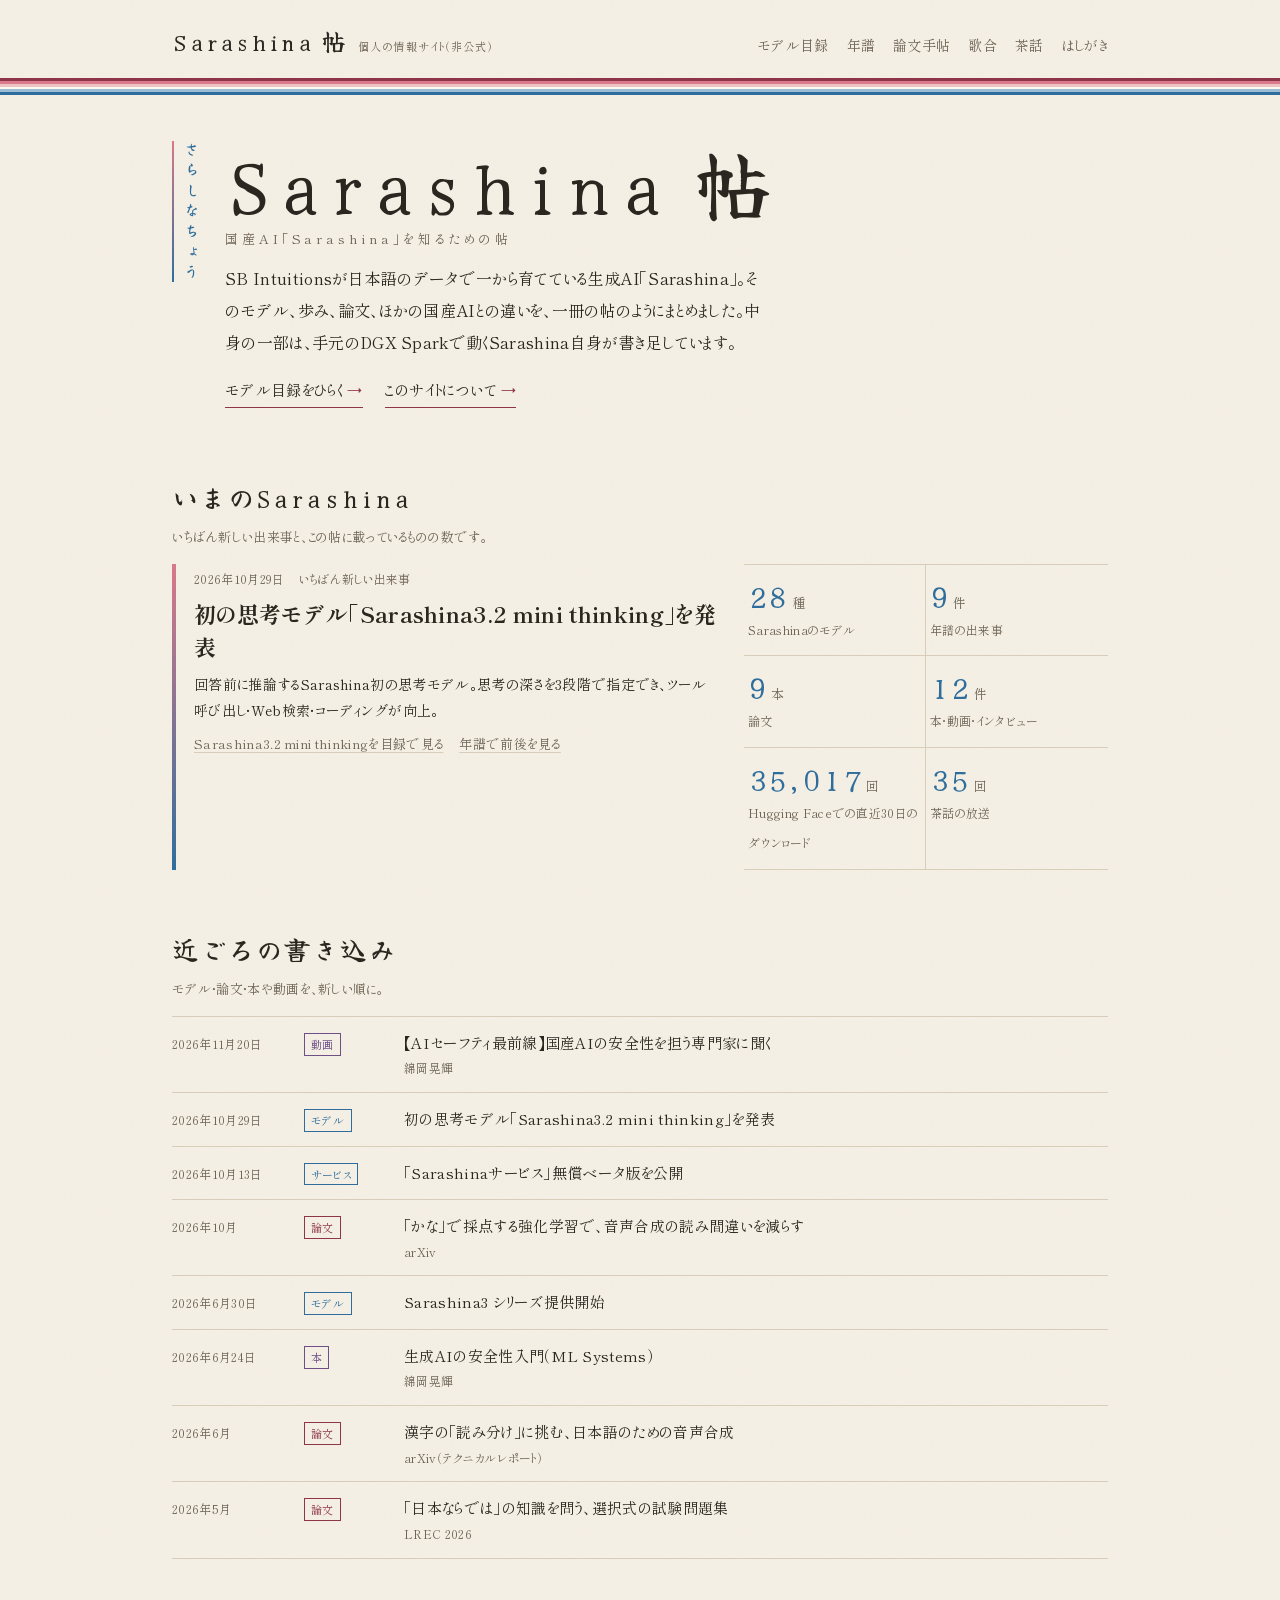
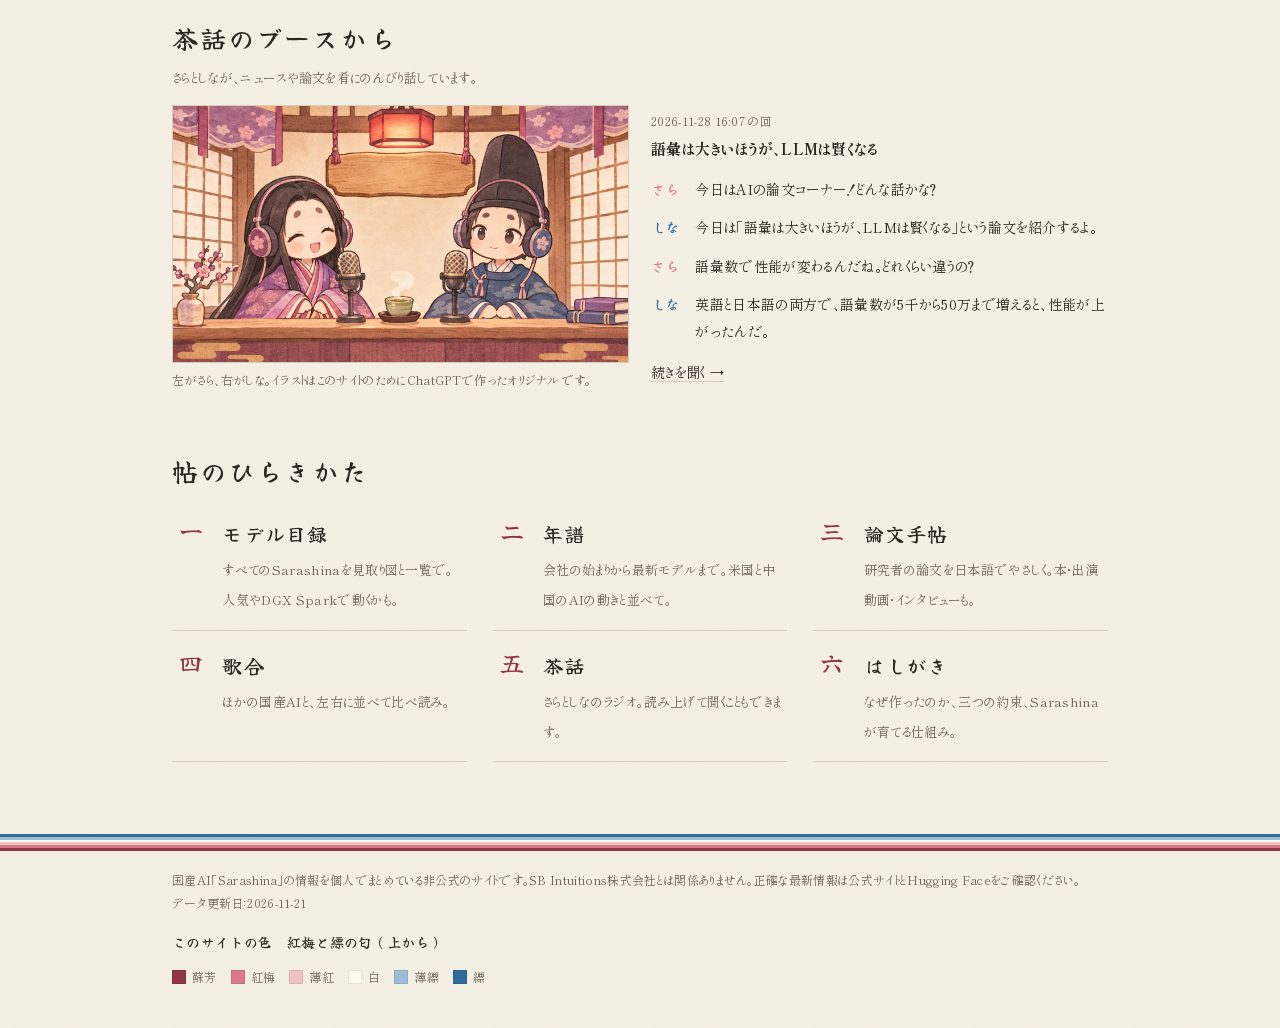
==== commit 18f5927c: "茶話 2026-11-28 16:07：語彙は大きいほうが、LLMは賢くなる" ====
--- a/docs/index.html
+++ b/docs/index.html
@@ -255,7 +255,7 @@
 </main>
 <footer class="colophon"><div class="colophon-inner">国産AI「Sarashina」の情報を個人でまとめている非公式のサイトです。SB Intuitions株式会社とは関係ありません。正確な最新情報は公式サイトとHugging Faceをご確認ください。<br>データ更新日：<span id="updated"></span><div class="irome-title">このサイトの色　紅梅と縹の匂（上から）</div><div class="irome"><span style="--c:var(--suou)"><i></i>蘇芳</span><span style="--c:var(--kobai)"><i></i>紅梅</span><span style="--c:var(--usubeni)"><i></i>薄紅</span><span style="--c:var(--shiro)"><i></i>白</span><span style="--c:var(--usuhanada)"><i></i>薄縹</span><span style="--c:var(--hanada)"><i></i>縹</span></div></div></footer>
 
-<script id="site-data" type="application/json">{"updated_at": "2026-11-21", "models": [{"id": "sarashina1-7b", "name": "Sarashina1-7B", "generation": "Sarashina1", "kind": "base", "modality": ["text"], "params_b": 7, "architecture": "GPT-NeoX（RoPE）", "training_tokens": "1.0T", "context_length": null, "license": {"name": "MIT", "commercial": true}, "availability": "open_weights", "released": "2024-06-07", "hf_repo": "sbintuitions/sarashina1-7b", "spark": "ok", "notes": "指示チューニングなしの事前学習モデル。", "sources": ["https://huggingface.co/sbintuitions/sarashina1-65b"]}, {"id": "sarashina1-13b", "name": "Sarashina1-13B", "generation": "Sarashina1", "kind": "base", "modality": ["text"], "params_b": 13, "architecture": "GPT-NeoX（RoPE）", "training_tokens": "1.0T", "context_length": null, "license": {"name": "MIT", "commercial": true}, "availability": "open_weights", "released": "2024-06-07", "hf_repo": "sbintuitions/sarashina1-13b", "spark": "ok", "notes": "指示チューニングなしの事前学習モデル。", "sources": ["https://huggingface.co/sbintuitions/sarashina1-65b"]}, {"id": "sarashina1-65b", "name": "Sarashina1-65B", "generation": "Sarashina1", "kind": "base", "modality": ["text"], "params_b": 65, "architecture": "GPT-NeoX（RoPE）、80層、語彙51,200", "training_tokens": "800B", "context_length": null, "license": {"name": "MIT", "commercial": true}, "availability": "open_weights", "released": "2024-06-07", "hf_repo": "sbintuitions/sarashina1-65b", "spark": "quant", "notes": "日本語Common Crawl（クリーニング後 約550Bトークン）で学習。指示チューニングなし。", "sources": ["https://huggingface.co/sbintuitions/sarashina1-65b"]}, {"id": "sarashina2-7b", "name": "Sarashina2-7B", "generation": "Sarashina2", "kind": "base", "modality": ["text"], "params_b": 7, "architecture": "Llama系（RoPE、SwiGLU）、語彙102,400", "training_tokens": "2.1T", "context_length": null, "license": {"name": "MIT", "commercial": true}, "availability": "open_weights", "released": "2024-06-07", "hf_repo": "sbintuitions/sarashina2-7b", "spark": "ok", "notes": "トークナイザは use_fast=False 指定が必要。指示チューニングなし。", "sources": ["https://huggingface.co/sbintuitions/sarashina2-7b", "https://labindex.pages.dev/outputs/sb-intuitions/sarashina2"]}, {"id": "sarashina2-13b", "name": "Sarashina2-13B", "generation": "Sarashina2", "kind": "base", "modality": ["text"], "params_b": 13, "architecture": "Llama系（RoPE、SwiGLU）、語彙102,400", "training_tokens": "2.1T", "context_length": null, "license": {"name": "MIT", "commercial": true}, "availability": "open_weights", "released": "2024-06-07", "hf_repo": "sbintuitions/sarashina2-13b", "spark": "ok", "notes": "Sarashina2-Vision-14Bのベース。指示チューニングなし。", "sources": ["https://labindex.pages.dev/outputs/sb-intuitions/sarashina2"]}, {"id": "sarashina2-70b", "name": "Sarashina2-70B", "generation": "Sarashina2", "kind": "base", "modality": ["text"], "params_b": 70, "architecture": "Llama系、80層、隠れ次元8192、語彙102,400", "training_tokens": "2.1T", "context_length": null, "license": {"name": "MIT", "commercial": true}, "availability": "open_weights", "released": "2024-08-06", "hf_repo": "sbintuitions/sarashina2-70b", "spark": "quant", "notes": "Sarashina2-8x70Bのベース。指示チューニングなし。", "sources": ["https://labindex.pages.dev/outputs/sb-intuitions/sarashina2"]}, {"id": "sarashina2-8x70b", "name": "Sarashina2-8x70B", "generation": "Sarashina2", "kind": "base", "modality": ["text"], "params_b": 465, "architecture": "MoE（Sarashina2-70Bをsparse upcycling）", "training_tokens": null, "context_length": null, "license": {"name": "Sarashina Model NonCommercial License", "commercial": false}, "availability": "open_weights", "released": "2024-11-05", "hf_repo": "sbintuitions/sarashina2-8x70b", "spark": "no", "notes": "公式発表は2024-11-08。BF16推論にはH100×16台が必要とされる。「4,600億パラメータ」はこのモデルの総パラメータ数。", "sources": ["https://huggingface.co/sbintuitions/sarashina2-8x70b", "https://www.sbintuitions.co.jp/en/news/press/20241108_01"]}, {"id": "sarashina2.1-1b", "name": "Sarashina2.1-1B", "generation": "Sarashina2.1", "kind": "base", "modality": ["text"], "params_b": 1, "architecture": null, "training_tokens": "10T（第1段階）", "context_length": null, "license": {"name": null, "commercial": null}, "availability": "open_weights", "released": "2024-11-26", "hf_repo": "sbintuitions/sarashina2.1-1b", "spark": "ok", "notes": "sarashina-embedding-v1-1bのベース。", "sources": ["https://huggingface.co/sbintuitions/sarashina2.1-1b"]}, {"id": "sarashina2.2-0.5b-instruct", "name": "Sarashina2.2-0.5B-instruct-v0.1", "generation": "Sarashina2.2", "kind": "instruct", "modality": ["text"], "params_b": 0.5, "architecture": null, "training_tokens": null, "context_length": null, "license": {"name": "MIT", "commercial": true}, "availability": "open_weights", "released": "2025-02-26", "hf_repo": "sbintuitions/sarashina2.2-0.5b-instruct-v0.1", "spark": "ok", "notes": "Japanese MT Bench 4.55。エッジ・軽量用途。", "sources": ["https://huggingface.co/sbintuitions/sarashina2.2-0.5b-instruct-v0.1"]}, {"id": "sarashina2.2-1b-instruct", "name": "Sarashina2.2-1B-instruct-v0.1", "generation": "Sarashina2.2", "kind": "instruct", "modality": ["text"], "params_b": 1, "architecture": null, "training_tokens": null, "context_length": null, "license": {"name": "MIT", "commercial": true}, "availability": "open_weights", "released": "2025-02-26", "hf_repo": "sbintuitions/sarashina2.2-1b-instruct-v0.1", "spark": "ok", "notes": "Japanese MT Bench 5.09。", "sources": ["https://huggingface.co/sbintuitions/sarashina2.2-1b-instruct-v0.1"]}, {"id": "sarashina2.2-3b-instruct", "name": "Sarashina2.2-3B-instruct-v0.1", "generation": "Sarashina2.2", "kind": "instruct", "modality": ["text"], "params_b": 3, "architecture": null, "training_tokens": null, "context_length": null, "license": {"name": "MIT", "commercial": true}, "availability": "open_weights", "released": "2025-02-26", "hf_repo": "sbintuitions/sarashina2.2-3b-instruct-v0.1", "spark": "ok", "notes": "Elyza-tasks-100 3.75、Japanese MT Bench 6.51。ローカルで動くSarashinaの本命。このサイトの更新担当候補。", "sources": ["https://huggingface.co/sbintuitions/sarashina2.2-3b-instruct-v0.1"]}, {"id": "sarashina2.2-base", "name": "Sarashina2.2-0.5B / 1B / 3B（事前学習）", "generation": "Sarashina2.2", "kind": "base", "modality": ["text"], "params_b": 3, "architecture": null, "training_tokens": null, "context_length": null, "license": {"name": "MIT", "commercial": true}, "availability": "open_weights", "released": "2025-03-03", "hf_repo": "sbintuitions/sarashina2.2-3b", "spark": "ok", "notes": "0.5B・1B・3Bの3サイズ。3段階の学習で構築。ファインチューニングの土台向け。", "sources": ["https://huggingface.co/sbintuitions/sarashina2.2-3b", "https://huggingface.co/sbintuitions/sarashina2.2-1b"], "short": "0.5〜3B", "hf_repos": ["sbintuitions/sarashina2.2-0.5b", "sbintuitions/sarashina2.2-1b", "sbintuitions/sarashina2.2-3b"]}, {"id": "sarashina2-vision-8b", "name": "Sarashina2-Vision-8B", "generation": "Sarashina2", "kind": "vision", "modality": ["text", "image"], "params_b": 8, "architecture": null, "training_tokens": null, "context_length": null, "license": {"name": null, "commercial": null}, "availability": "open_weights", "released": "2025-03-09", "hf_repo": "sbintuitions/sarashina2-vision-8b", "spark": "ok", "notes": "画像理解（VLM）。", "sources": ["https://huggingface.co/sbintuitions/sarashina2-vision-8b"]}, {"id": "sarashina2-vision-14b", "name": "Sarashina2-Vision-14B", "generation": "Sarashina2", "kind": "vision", "modality": ["text", "image"], "params_b": 14, "architecture": "Sarashina2-13B ＋ Qwen2-VL-7Bの画像エンコーダ", "training_tokens": null, "context_length": null, "license": {"name": "MIT", "commercial": true}, "availability": "open_weights", "released": "2025-03-09", "hf_repo": "sbintuitions/sarashina2-vision-14b", "spark": "ok", "notes": "画像理解（VLM）。", "sources": ["https://huggingface.co/sbintuitions/sarashina2-vision-14b"]}, {"id": "sarashina-embedding-v1-1b", "name": "Sarashina-Embedding-v1-1B", "generation": "Embedding", "kind": "embedding", "modality": ["text"], "params_b": 1.2, "architecture": "Sarashina2.1-1Bベース、1,792次元", "training_tokens": null, "context_length": 8192, "license": {"name": "Sarashina Model NonCommercial License", "commercial": false}, "availability": "open_weights", "released": "2024-11-22", "hf_repo": "sbintuitions/sarashina-embedding-v1-1b", "spark": "ok", "notes": "公開当時、JMTEB 16データセット平均で最高水準。", "sources": ["https://huggingface.co/sbintuitions/sarashina-embedding-v1-1b"], "lineage": "Sarashina2.1"}, {"id": "sarashina-embedding-v2-1b", "name": "Sarashina-Embedding-v2-1B", "generation": "Embedding", "kind": "embedding", "modality": ["text"], "params_b": 1, "architecture": null, "training_tokens": null, "context_length": 8192, "license": {"name": "Sarashina Model NonCommercial License", "commercial": false}, "availability": "open_weights", "released": "2025-07-30", "hf_repo": "sbintuitions/sarashina-embedding-v2-1b", "spark": "ok", "notes": "", "sources": ["https://www.issoh.co.jp/tech/details/11856/"], "lineage": "Sarashina2.2"}, {"id": "sarashina2.2-vision-3b", "name": "Sarashina2.2-Vision-3B", "generation": "Sarashina2.2", "kind": "vision", "modality": ["text", "image"], "params_b": 3.8, "architecture": null, "training_tokens": null, "context_length": null, "license": {"name": "MIT", "commercial": true}, "availability": "open_weights", "released": "2025-11-19", "hf_repo": "sbintuitions/sarashina2.2-vision-3b", "spark": "ok", "notes": "画像理解（VLM）。", "sources": ["https://www.issoh.co.jp/tech/details/11856/"]}, {"id": "sarashina2-mini", "name": "Sarashina2 mini", "generation": "Sarashina2", "kind": "instruct", "modality": ["text"], "params_b": null, "architecture": null, "training_tokens": null, "context_length": null, "license": {"name": "API（提供元の利用規約に従う）", "commercial": null}, "availability": "api", "released": "2025-11", "hf_repo": null, "spark": "api", "notes": "商用APIとして提供。Sarashina3の提供開始に伴い、旧Sarashina APIは新規申し込みを終了。", "sources": ["https://weel.co.jp/media/tech/sarashina/", "https://www.issoh.co.jp/tech/details/11856/"]}, {"id": "sarashina2.2-ocr", "name": "Sarashina2.2-OCR", "generation": "Sarashina2.2", "kind": "ocr", "modality": ["text", "image"], "params_b": 3, "architecture": null, "training_tokens": null, "context_length": null, "license": {"name": "MIT", "commercial": true}, "availability": "open_weights", "released": "2026-03-22", "hf_repo": "sbintuitions/sarashina2.2-ocr", "spark": "ok", "notes": "日英ドキュメントOCR。縦書きや複雑なレイアウトの日本語文書に強い（VJRODaでCER 22.6）。HF上の表示は4B。", "sources": ["https://huggingface.co/sbintuitions/sarashina2.2-ocr", "https://www.issoh.co.jp/tech/details/11856/"]}, {"id": "sarashina2.2-tts", "name": "Sarashina2.2-TTS", "generation": "Sarashina2.2", "kind": "tts", "modality": ["text", "audio"], "params_b": 0.8, "architecture": "Sarashina2.2-0.5Bベース", "training_tokens": null, "context_length": null, "license": {"name": "Sarashina Model NonCommercial License", "commercial": false}, "availability": "open_weights", "released": "2026-04-16", "hf_repo": "sbintuitions/sarashina2.2-tts", "spark": "ok", "notes": "日本語中心の音声合成。短い参照音声からのゼロショット話者生成、ナレーション・放送・会話などの話し方、日英の混在に対応。", "sources": ["https://huggingface.co/sbintuitions/sarashina2.2-tts"]}, {"id": "sarashina3-mini", "name": "Sarashina3 mini", "generation": "Sarashina3", "kind": "instruct", "modality": ["text"], "params_b": null, "architecture": "フルスクラッチ開発", "training_tokens": "約30T", "context_length": 131072, "license": {"name": "API（提供元の利用規約に従う）", "commercial": null}, "availability": "api", "released": "2026-06-30", "hf_repo": null, "spark": "api", "notes": "標準モデル。ツール呼び出し対応。公式評価で全体的にGPT-4.1やQwen3-235B-A22B-Instruct-2507と同程度、日本文化QA（JamC-QA）では上回る。Cloud PF Type Aと、無償ベータの「Sarashinaサービス」で利用可能。", "sources": ["https://www.sbintuitions.co.jp/blog/entry/2026/06/30/100000/", "https://docs.sarashina.ai/models"]}, {"id": "sarashina3-nano", "name": "Sarashina3 nano", "generation": "Sarashina3", "kind": "instruct", "modality": ["text"], "params_b": null, "architecture": "フルスクラッチ開発", "training_tokens": "約30T", "context_length": 131072, "license": {"name": "API（提供元の利用規約に従う）", "commercial": null}, "availability": "api", "released": "2026-06-30", "hf_repo": null, "spark": "api", "notes": "軽量・高速モデル。分類・タグ付け・要約などの大量処理向け。公式評価で日本語などでQwen3-4B-Instruct-2507を上回る。", "sources": ["https://www.sbintuitions.co.jp/blog/entry/2026/06/30/100000/", "https://docs.sarashina.ai/models"]}, {"id": "sarashina3-guard", "name": "Sarashina3 guard", "generation": "Sarashina3", "kind": "guard", "modality": ["text"], "params_b": null, "architecture": null, "training_tokens": null, "context_length": 65536, "license": {"name": "API（提供元の利用規約に従う）", "commercial": null}, "availability": "api", "released": "2026-06-30", "hf_repo": null, "spark": "api", "notes": "入力の安全性を判定する専用モデル（文章は生成しない）。有害な入力にはT1〜T12のカテゴリコードを返す。", "sources": ["https://docs.sarashina.ai/models"]}, {"id": "sarashina3-embedding", "name": "Sarashina3 embedding", "generation": "Sarashina3", "kind": "embedding", "modality": ["text"], "params_b": null, "architecture": "1,536次元（256次元まで削減可）", "training_tokens": null, "context_length": 8000, "license": {"name": "API（提供元の利用規約に従う）", "commercial": null}, "availability": "api", "released": "2026-06-30", "hf_repo": null, "spark": "api", "notes": "検索・分類・クラスタリングなど7種類のタスク指定に対応。", "sources": ["https://docs.sarashina.ai/models"]}, {"id": "sarashina3-rerank", "name": "Sarashina3 rerank", "generation": "Sarashina3", "kind": "rerank", "modality": ["text"], "params_b": null, "architecture": "クロスエンコーダ", "training_tokens": null, "context_length": 8000, "license": {"name": "API（提供元の利用規約に従う）", "commercial": null}, "availability": "api", "released": "2026-06-30", "hf_repo": null, "spark": "api", "notes": "検索結果やRAG候補の並べ替え。独自の順位付けルールを指定できるCUSTOMIZEモードあり。", "sources": ["https://docs.sarashina.ai/models"]}, {"id": "sarashina3-translate", "name": "Sarashina3 translate", "generation": "Sarashina3", "kind": "translate", "modality": ["text"], "params_b": null, "architecture": null, "training_tokens": null, "context_length": null, "license": {"name": "API（提供元の利用規約に従う）", "commercial": null}, "availability": "api", "released": "2026-10-13", "hf_repo": null, "spark": "api", "notes": "日英・英日翻訳。無償ベータ「Sarashinaサービス」で公開。後継はSarashina3.2 translate。", "sources": ["https://www.watch.impress.co.jp/docs/news/2147706.html"]}, {"id": "sarashina3.2-mini-thinking", "name": "Sarashina3.2 mini thinking", "generation": "Sarashina3.2", "kind": "thinking", "modality": ["text"], "params_b": null, "architecture": null, "training_tokens": null, "context_length": 131072, "license": {"name": "API（提供元の利用規約に従う）", "commercial": null}, "availability": "api", "released": "2026-10-29", "hf_repo": null, "spark": "api", "notes": "Sarashina初の思考（推論）モデル。reasoning_effortでlow/medium/highの3段階を指定。ツール呼び出し・Web検索・コーディングが向上。", "sources": ["https://www.sbbit.jp/article/cont1/187994", "https://docs.sarashina.ai/models"]}, {"id": "sarashina3.2-translate", "name": "Sarashina3.2 translate", "generation": "Sarashina3.2", "kind": "translate", "modality": ["text"], "params_b": null, "architecture": null, "training_tokens": null, "context_length": null, "license": {"name": "API（提供元の利用規約に従う）", "commercial": null}, "availability": "api", "released": null, "hf_repo": null, "spark": "api", "notes": "Sarashina3 translateの後継。入力は最大5,000文字。日本語出力の文体（である調／です・ます調）を指定可能（ベータ）。", "sources": ["https://docs.sarashina.ai/models"]}], "events": [{"id": "founded", "date": "2023-08-04", "kind": "company", "title": "SB Intuitions が本格稼働", "summary": "2023年3月に準備会社として設立され、8月1日に社名をSB Intuitionsに変更。日本語に特化した国産LLMの研究開発会社として本格稼働を発表。", "models": [], "sources": ["https://www.softbank.jp/corp/news/press/sbkk/2023/20230804_02"]}, {"id": "sarashina1-2-open", "date": "2024-06-14", "kind": "release", "title": "Sarashina1・Sarashina2 を同時公開", "summary": "条件の異なる2系統の事前学習モデルを研究開発の促進のために公開。どちらも指示チューニングなしのモデル。", "models": ["sarashina1-7b", "sarashina1-13b", "sarashina1-65b", "sarashina2-7b", "sarashina2-13b"], "sources": ["https://www.sbintuitions.co.jp/en/news/press/20240614_01/"]}, {"id": "sarashina2-70b-open", "date": "2024-08-07", "kind": "release", "title": "Sarashina2-70B を公開", "summary": "700億パラメータのモデルをMITライセンスで公開。のちの8x70Bのベースになる。", "models": ["sarashina2-70b"], "sources": ["https://www.sbintuitions.co.jp/en/news/press/20240614_01/"]}, {"id": "sarashina2-8x70b-open", "date": "2024-11-08", "kind": "release", "title": "Sarashina2-8x70B（4,600億パラメータ級MoE）を公開", "summary": "Sarashina2-70Bをsparse upcyclingで拡張したMixture-of-Expertsモデル。社内の複数の日本語ベンチマークで最高性能。", "models": ["sarashina2-8x70b"], "sources": ["https://www.sbintuitions.co.jp/en/news/press/20241108_01"]}, {"id": "sarashina2-mini-api", "date": "2025-11", "kind": "service", "title": "Sarashina2 mini の商用API提供を開始", "summary": "Sarashinaシリーズとして初めて、商用APIとして提供。", "models": ["sarashina2-mini"], "sources": ["https://weel.co.jp/media/tech/sarashina/"]}, {"id": "cloud-pf-type-a", "date": "2026-04-17", "kind": "service", "title": "ソフトバンクが「Cloud PF Type A」でのSarashina提供を発表", "summary": "Oracle Alloyを採用したソブリンクラウドで、Sarashinaを使った生成AIサービスを6月から順次提供すると発表。", "models": [], "sources": ["https://internet.watch.impress.co.jp/docs/news/2102336.html"]}, {"id": "sarashina3-launch", "date": "2026-06-30", "kind": "release", "title": "Sarashina3 シリーズ提供開始", "summary": "約30兆トークンで学習したフルスクラッチの第3世代。mini・nano・guard・embedding・rerankの5モデルを、国内データセンターのCloud PF Type Aで提供。", "models": ["sarashina3-mini", "sarashina3-nano", "sarashina3-guard", "sarashina3-embedding", "sarashina3-rerank"], "sources": ["https://www.sbintuitions.co.jp/blog/entry/2026/06/30/100000/", "https://www.sbbit.jp/article/cont1/185977"]}, {"id": "sarashina-service-beta", "date": "2026-10-13", "kind": "service", "title": "「Sarashinaサービス」無償ベータ版を公開", "summary": "Googleアカウントで誰でも使えるAPIとチャットを無料で公開。translateを加えた6モデルが利用可能に。", "models": ["sarashina3-translate"], "sources": ["https://www.watch.impress.co.jp/docs/news/2147706.html"]}, {"id": "sarashina3.2-thinking", "date": "2026-10-29", "kind": "release", "title": "初の思考モデル「Sarashina3.2 mini thinking」を発表", "summary": "回答前に推論するSarashina初の思考モデル。思考の深さを3段階で指定でき、ツール呼び出し・Web検索・コーディングが向上。", "models": ["sarashina3.2-mini-thinking"], "sources": ["https://www.sbbit.jp/article/cont1/187994"]}], "world": [{"id": "gpt-4", "date": "2023-03-14", "company": "openai", "title": "GPT-4 発表", "summary": "画像入力にも対応したマルチモーダルモデル。有料のChatGPT Plusで提供開始。", "sources": ["https://openai.com/GPT-4", "https://forest.watch.impress.co.jp/docs/news/1485848.html"]}, {"id": "gemini-1", "date": "2023-12-06", "company": "google", "title": "Gemini 1.0 発表", "summary": "Ultra・Pro・Nanoの3サイズ。最初からマルチモーダルで学習したモデルとして登場し、Bardに搭載。", "sources": ["https://news.mynavi.jp/article/20231207-2834930/"]}, {"id": "gpt-4o", "date": "2024-05-13", "company": "openai", "title": "GPT-4o 発表", "summary": "テキスト・音声・画像をリアルタイムに扱うモデル。ChatGPTの無料ユーザーにも提供。", "sources": ["https://openai.com/ja-JP/index/hello-gpt-4o/"]}, {"id": "claude-3-5-sonnet", "date": "2024-06-20", "company": "anthropic", "title": "Claude 3.5 Sonnet 発表", "summary": "Claude 3 Opusの2倍の速度で、多くのベンチマークでGPT-4oと同等以上。", "sources": ["https://forest.watch.impress.co.jp/docs/news/1602260.html"]}, {"id": "deepseek-v3", "date": "2024-12-26", "company": "deepseek", "title": "DeepSeek-V3 公開", "summary": "総パラメータ6710億（うち370億が動く）のMoEモデルを重みごと公開。GPT-4o級の性能を、制限付きのH800 GPUと低い学習費用で実現したとされ、翌月の騒ぎの下地になった。", "sources": ["https://www.deepseek.com/en/news/deepseek-v3/", "https://gigazine.net/gsc_news/en/20241227-deepseek-v3"]}, {"id": "deepseek-shock", "date": "2025-01-27", "company": "deepseek", "title": "DeepSeekショック（DeepSeek-R1）", "summary": "1月に公開された推論モデルR1がOpenAI o1に迫ると話題になり、米国市場でAI関連株が急落。エヌビディアは1日で株価が約17%下がり、時価総額が史上最大の5890億ドル減った。", "sources": ["https://forbesjapan.com/articles/detail/76755", "https://www.businessinsider.jp/article/stock-selloff-ai-deepseek-nvidia-investing-bull-market-strategy-2025-1/"]}, {"id": "qwen3", "date": "2025-04-29", "company": "alibaba", "title": "Qwen3 公開（アリババ）", "summary": "0.6B〜32Bの6モデルと、MoEの30B・235Bの計8モデルをすべてオープンに。考える／考えないを切り替える「ハイブリッド推論」を初めて搭載。", "sources": ["https://cloud.watch.impress.co.jp/docs/news/2011436.html", "https://www.alibabacloud.com/press-room/alibaba-introduces-qwen3-setting-new-benchmark"]}, {"id": "kimi-k2", "date": "2025-07-11", "company": "moonshot", "title": "Kimi K2 公開（Moonshot AI）", "summary": "総パラメータ1兆のMoEモデルをオープンに公開。独自の最適化手法MuonClipで大規模な学習を安定させ、コーディングやエージェントの性能で注目された。", "sources": ["https://www.itmedia.co.jp/aiplus/articles/2507/15/news051.html", "https://gihyo.jp/article/2025/07/kimi-k2"]}, {"id": "glm-4-5", "date": "2025-07-28", "company": "zhipu", "title": "GLM-4.5 公開（Zhipu AI、のちのZ.ai）", "summary": "推論・コーディング・エージェントを一つにまとめたオープンモデル。この頃から社名をZ.aiとして海外展開を強める。", "sources": ["https://www.digitimes.com/news/a20250729VL204.html", "https://simonwillison.net/2025/Jul/28/"]}, {"id": "gpt-5", "date": "2025-08-07", "company": "openai", "title": "GPT-5 発表", "summary": "高速応答と深い推論を自動で切り替える統合システム。無料ユーザーを含む全ユーザーに提供。", "sources": ["https://openai.com/ja-JP/index/gpt-5-new-era-of-work/"]}, {"id": "kimi-k2-thinking", "date": "2025-11-06", "company": "moonshot", "title": "Kimi K2 Thinking 公開", "summary": "K2に考える力を加えたオープンな推論モデル。人の手を借りずに200〜300回続けて道具を呼び出せるとされた。", "sources": ["https://siliconangle.com/2025/11/07/moonshot-launches-open-source-kimi-k2-thinking-ai-trillion-parameters-reasoning-capabilities/"]}, {"id": "gemini-3", "date": "2025-11-18", "company": "google", "title": "Gemini 3 発表", "summary": "Gemini 3 Proを公開。推論とマルチモーダル理解で前世代のGemini 2.5 Proを大きく上回る。", "sources": ["https://news.mynavi.jp/article/20251119-3687422/"]}, {"id": "claude-opus-4-6", "date": "2026-02-05", "company": "anthropic", "title": "Claude Opus 4.6 発表", "summary": "コーディングと長時間の作業継続を強化。Opusクラスで初めて100万トークンの文脈（ベータ）に対応。", "sources": ["https://itbrief.co.uk/story/anthropic-unveils-claude-opus-4-6-for-deeper-coding-work"]}, {"id": "glm-5", "date": "2026-02-11", "company": "zhipu", "title": "GLM-5 公開（Z.ai）", "summary": "総パラメータ7440億のオープンモデルをMITライセンスで公開。「長い作業をこなすエージェント」を前面に出し、Claude Opus 4.5に迫るとした。Zhipuは同年1月に香港で上場。", "sources": ["https://huggingface.co/blog/mlabonne/glm-5", "https://the-decoder.com/chinese-ai-lab-zhipu-releases-glm-5-under-mit-license-claims-parity-with-top-western-models/"]}, {"id": "qwen3-5", "date": "2026-02-16", "company": "alibaba", "title": "Qwen3.5 公開（アリババ）", "summary": "文章・画像・動画をはじめから一緒に学んだネイティブなマルチモーダルモデル。旗艦の397B-A17Bを重みごと公開し、春節前の中国勢の新モデルラッシュの一つになった。", "sources": ["https://www.alibabagroup.com/document-1960233590314762240", "https://gigazine.net/gsc_news/en/20260217-qwen3-5-397b-a17b"]}, {"id": "claude-mythos-preview", "date": "2026-04-07", "company": "anthropic", "title": "Claude Mythos Preview 発表", "summary": "高度なサイバー能力を持つため、一部の組織に限定して提供された最上位モデル。", "sources": ["https://gigazine.net/news/20260610-claude-mythos-fable/"]}, {"id": "deepseek-v4", "date": "2026-04-24", "company": "deepseek", "title": "DeepSeek-V4 プレビュー公開", "summary": "R1からほぼ1年。V4-ProとV4-Flashの2種類を重みごと公開し、100万トークンの文脈を安く使えることを打ち出した。", "sources": ["https://www.deepseek.com/en/transparency/", "https://thenextweb.com/news/deepseek-v4-pro-flash-launch-open-source"]}, {"id": "gemini-3-5-flash", "date": "2026-05", "company": "google", "title": "Gemini 3.5 Flash 発表（Google I/O 2026）", "summary": "Gemini 3.5ファミリーの第一弾。高速なFlash系ながらGemini 3.1 Pro並みの賢さ。", "sources": ["https://k-tai.watch.impress.co.jp/docs/news/2110020.html"]}, {"id": "claude-fable-5", "date": "2026-06-09", "company": "anthropic", "title": "Claude Fable 5・Mythos 5 発表", "summary": "Mythosクラスの能力をセーフガード付きで初めて一般公開。", "sources": ["https://www.itmedia.co.jp/news/article/2606/10/1260610058/"]}, {"id": "glm-5-2", "date": "2026-06-13", "company": "zhipu", "title": "GLM-5.2 公開（Z.ai）", "summary": "長時間の自律的なコーディング向けの旗艦モデル。100万トークンの文脈に対応し、重みはMITライセンスで公開。", "sources": ["https://aiweekly.co/alerts/zais-glm-52-brings-1m-token-context-to-open-weight-coding", "https://infoworld.com/article/4186136/z-ai-pitches-glm-5-2-for-long-running-software-engineering-tasks.html"]}, {"id": "gpt-5-6", "date": "2026-06-26", "company": "openai", "title": "GPT-5.6（Sol・Terra・Luna）発表", "summary": "米国政府の要請により、限定プレビューから段階的に提供。", "sources": ["https://openai.com/ja-JP/index/previewing-gpt-5-6-sol/"]}, {"id": "kimi-k3", "date": "2026-07-16", "company": "moonshot", "title": "Kimi K3 発表（Kimiショック）", "summary": "総パラメータ2.8兆の、過去最大級のオープンウェイトモデル。Arenaのコーディング部門で中国のモデルとして初めて首位になり、「DeepSeekショックの再来」と言われた。", "sources": ["https://axios.com/2026/07/16/moonshot-kimi-ai-china-model-openai-anthropic", "https://english.ahram.org.eg/News/573092.aspx", "https://agora-web.jp/archives/260717062310.html"]}, {"id": "gemini-3-6-flash", "date": "2026-07-21", "company": "google", "title": "Gemini 3.6 Flash など3モデル発表", "summary": "効率と価格を重視した新モデル群。Gemini 4の事前学習も予告。", "sources": ["https://forest.watch.impress.co.jp/docs/news/2126740.html"]}, {"id": "gpt-6-astra", "date": "2026-09-03", "company": "openai", "title": "GPT-6 Astra 発表", "summary": "コンピューター操作やコーディングを大きく強化した新世代モデル。一部の組織から提供開始。", "sources": ["https://openai.com/ja-JP/index/gpt-6-astra/"]}], "papers": [{"id": "kana-reward-rl", "title": "Pronunciation-Oriented Reinforcement Learning for Japanese Text-to-Speech with Kana-Domain ASR Rewards", "title_ja": "「かな」で採点する強化学習で、音声合成の読み間違いを減らす", "authors": ["Shiao Zhu", "Lianbo Liu", "Kai Washizaki", "Koki Nikaido", "Yui Sudo"], "venue": "arXiv", "date": "2026-10", "topic": "speech", "summary": "音声合成の強化学習で、漢字かな交じりの文字起こしではなく「かな」の読みで正誤を採点する方法を提案。", "points": ["漢字は文脈で読みが変わり、同じ読みでも書き方が複数あるため、普通の文字起こしで採点すると読み間違いを見逃しやすい。", "かなで書き起こす音声認識モデルを使って報酬を計算し、GRPOで学習させた。", "狙った漢字の読み誤りが相対的に約26%減り、良い状態に達するまでの学習量も大幅に少なくて済んだ。"], "sarashina": "Sarashina2.2-TTSの言語モデル部分をそのまま学習の出発点にした、TTSの続編にあたる研究。", "models": ["sarashina2.2-tts"], "links": {"paper": "https://arxiv.org/abs/2610.07575"}, "sources": ["https://arxiv.org/html/2610.07575v1"]}, {"id": "sarashina2.2-tts", "title": "Sarashina2.2-TTS: Tackling Kanji Polyphony in Japanese Speech Generation via Data Scaling and Targeted Data Synthesis", "title_ja": "漢字の「読み分け」に挑む、日本語のための音声合成", "authors": ["Lianbo Liu", "Shiao Zhu", "Kai Washizaki", "Reo Yoneyama", "Haesung Jeon", "Mengjie Zhao", "Yusuke Fujita", "Hao Shi", "Nao Yoshida", "Yuan Gao", "Roman Koshkin", "Yukiya Hono", "Yui Sudo"], "venue": "arXiv（テクニカルレポート）", "date": "2026-06", "topic": "speech", "summary": "LLMをもとにした音声合成は英語・中国語中心で進んできたが、日本語に特有の「同じ漢字の読み分け」に正面から取り組んだ。", "points": ["音声データを大規模に増やすことと、読み間違えやすい箇所を狙って学習データを合成することの二本立て。", "評価用に、常用漢字の文脈ごとの読みを確かめる「常用漢字読みベンチマーク」も公開。", "短い参照音声から話者の声を再現するゼロショット生成にも対応。"], "sarashina": "Sarashina2.2-0.5Bを土台にした音声合成モデルで、重みとコードも公開されている（非商用ライセンス）。", "models": ["sarashina2.2-tts"], "links": {"paper": "https://arxiv.org/abs/2606.25369", "code": "https://github.com/sbintuitions/sarashina2.2-tts"}, "sources": ["https://arxiv.org/html/2606.25369v1", "https://huggingface.co/sbintuitions/sarashina2.2-tts"]}, {"id": "jamc-qa", "title": "JamC-QA: A Multiple-Choice Question Answering Benchmark for Japan-Specific Knowledge", "title_ja": "「日本ならでは」の知識を問う、選択式の試験問題集", "authors": ["Teruaki Oka", "Tomohide Shibata", "Nao Yoshida"], "venue": "LREC 2026", "date": "2026-05", "topic": "evaluation", "summary": "英語からの翻訳や資格試験由来ではない、日本固有の知識を測るための評価用データを一から作った。", "points": ["人が一から書いた2,309問で、文化・風習・地域・地理・歴史・行政・法律・医療の8分野。", "簡単すぎる問題は弱いモデルで解かせてふるい落とした。", "一般的なベンチマークで強い多言語モデルも日本固有の話題では伸び悩み、日本語モデルは文化や地域の知識で強みを見せた。"], "sarashina": "公開モデルの中ではSarashina2-8x70Bが最も高い正答率（約0.725）。Sarashina3の公式評価でも、日本文化の知識を測る指標として使われている。", "models": ["sarashina2-8x70b", "sarashina3-mini"], "links": {"paper": "https://aclanthology.org/2026.lrec-1.356/"}, "sources": ["https://aclanthology.org/2026.lrec-1.356.pdf"]}, {"id": "jmteb", "title": "JMTEB and JMTEB-lite: Japanese Massive Text Embedding Benchmark and Its Lightweight Version", "title_ja": "日本語の「文章ベクトル化」を測るものさしと、その軽量版", "authors": ["Shengzhe Li", "Masaya Ohagi", "Ryokan Ri", "Akihiko Fukuchi", "Tomohide Shibata", "Daisuke Kawahara"], "venue": "LREC 2026", "date": "2026-05", "topic": "evaluation", "summary": "検索やRAGの土台になる日本語テキスト埋め込みモデルを、5種類のタスク・28データセットで総合評価するベンチマーク。", "points": ["全部を回すと時間と計算資源がかかるため、手強い「紛らわしい文書」は残しつつ簡単な文書を減らした軽量版JMTEB-liteも作った。", "軽量版は平均で約5倍速く、モデルの順位や点数は本家とほぼ一致。", "40モデルを比べた結果、検索性能を大きく左右していたのは弱教師ありの事前学習だった。"], "sarashina": "Sarashina-Embedding-v1-1Bは公開当時このJMTEBで最高水準の平均点を記録。Sarashina3 embeddingの性能もJMTEBの点数で示されている。", "models": ["sarashina-embedding-v1-1b", "sarashina-embedding-v2-1b", "sarashina3-embedding"], "links": {"paper": "https://aclanthology.org/2026.lrec-1.588/", "data": "https://huggingface.co/datasets/sbintuitions/JMTEB"}, "sources": ["https://aclanthology.org/2026.lrec-1.588.pdf"]}, {"id": "wso-iclr2026", "title": "Pre-training LLM without Learning Rate Decay Enhances Supervised Fine-tuning", "title_ja": "事前学習の最後に学習率を下げないほうが、仕上げの学習で伸びる", "authors": ["Kazuki Yano", "Shun Kiyono", "Sosuke Kobayashi", "Sho Takase", "Jun Suzuki"], "venue": "ICLR 2026", "date": "2026-04", "topic": "pretraining", "summary": "学習率の下げ方は事前学習の損失ではなく、指示チューニング（SFT）後の性能で評価すべきだと主張し、最後まで学習率を下げない方式を提案。", "points": ["学習率を下げる方式は事前学習の損失やゼロショットの成績では勝つが、SFTをした後の平均点では下げない方式が最も良かった。", "1Bと8BのLlama 3型モデルで確認し、中間学習を挟む3段階の設定でも同じ傾向。", "下げない方式のモデルは損失の地形が「平ら」で、平らなほどSFTで伸びやすいという関係も見つかった。"], "sarashina": "実験はLlama 3型のモデルで、Sarashinaは直接は登場しない。Sarashinaの事前学習に携わる研究者による、学習方法そのものの研究。", "models": [], "links": {"paper": "https://openreview.net/forum?id=JnebU2QLdH", "blog": "https://www.sbintuitions.co.jp/blog/entry/2026/04/23/081304"}, "sources": ["https://www.sbintuitions.co.jp/blog/entry/2026/04/23/081304"]}, {"id": "upcycling-scaling-laws", "title": "Scaling Laws for Upcycling Mixture-of-Experts Language Models", "title_ja": "小さなモデルを「作り直して」大きなMoEにするときの法則", "authors": ["Seng Pei Liew", "Takuya Kato", "Sho Takase"], "venue": "ICML 2025", "date": "2025-06", "topic": "pretraining", "summary": "学習済みの小さなモデルを再利用して、大きく効率的なMoEモデルを作る「アップサイクリング」のスケーリング則を調べた。", "points": ["学習コストを抑える手段としてのアップサイクリングを、データ量や元モデルの条件を変えて体系的に検証。", "データを増やせば増やすほど良くなるとは限らず、元のモデルがどう学習されたかにも結果が左右される。", "結果をもとに、アップサイクリングを効果的に使うための指針を示した。"], "sarashina": "Sarashina2-8x70Bは、まさにSarashina2-70Bをアップサイクリングして作られたMoEモデル。その手法を深掘りした研究。", "models": ["sarashina2-8x70b"], "links": {"paper": "https://openreview.net/forum?id=ZBBo19jldX", "blog": "https://www.sbintuitions.co.jp/blog/entry/2025/06/20/143234", "code": "https://github.com/sbintuitions/sparse-upcycling-scaling-laws"}, "sources": ["https://www.sbintuitions.co.jp/blog/entry/2025/06/20/143234"]}, {"id": "large-vocab", "title": "Large Vocabulary Size Improves Large Language Models", "title_ja": "語彙は大きいほうが、LLMは賢くなる", "authors": ["Sho Takase", "Ryokan Ri", "Shun Kiyono", "Takuya Kato"], "venue": "Findings of ACL 2025", "date": "2025-07", "topic": "pretraining", "summary": "トークナイザの語彙数を5千から50万まで変えて、英語と日本語のモデルを一から学習させ、語彙が大きいほど性能が上がることを示した。", "points": ["英語・日本語のどちらでも、大きな語彙のほうが良い結果になった。", "学習済みの英語中心モデル（Llama2 7B）を日本語で追加学習する場合に、新しい語彙へ差し替える簡単な方法も提案。", "その方法は元の語彙のまま続けるよりも良く、言語に合った語彙の大切さを示している。"], "sarashina": "Sarashina2は語彙数102,400という大きめの語彙を採用しており、日本語を少ないトークンで扱えることを強みにしている。その設計の背景にある問いを扱った研究。", "models": [], "links": {"paper": "https://aclanthology.org/2025.findings-acl.57/"}, "sources": ["https://aclanthology.org/2025.findings-acl.57.pdf", "https://www.sbintuitions.co.jp/blog/entry/2024/06/26/115641"]}, {"id": "mergeprint", "title": "MergePrint: Merge-Resistant Fingerprints for Robust Black-box Ownership Verification of Large Language Models", "title_ja": "ほかのモデルと混ぜられても消えない、LLMの「指紋」", "authors": ["Shojiro Yamabe", "Futa Waseda", "Tsubasa Takahashi", "Koki Wataoka"], "venue": "ACL 2025", "date": "2025-07", "topic": "trust", "summary": "公開したモデルが他のモデルとマージ（合成）されても、元が自分たちのモデルだと外から確かめられるようにする指紋の手法。", "points": ["モデルの中身を見られない状態（ブラックボックス）でも所有者を確認できることを目指す。", "モデルのマージで指紋が消えにくいように設計されている。"], "sarashina": "重みを公開しているSarashinaのようなモデルにとって、派生モデルの出どころを確かめる技術は将来の課題になる。Sarashinaへの適用が論文で述べられているわけではない。", "models": [], "links": {"announce": "https://www.sbintuitions.co.jp/news/info/20250630_02/"}, "sources": ["https://www.sbintuitions.co.jp/news/info/20250630_02/"]}, {"id": "persona-dpo", "title": "Persona-Consistent Dialogue Generation via Pseudo Preference Tuning", "title_ja": "キャラクターがぶれない対話AIを、手間をかけずに鍛える", "authors": ["Junya Takayama", "Masaya Ohagi", "Tomoya Mizumoto", "Katsumasa Yoshikawa"], "venue": "COLING 2025", "date": "2025-01", "topic": "dialogue", "summary": "対話AIが設定された人物像（ペルソナ）と矛盾しない返答をするよう、DPOで学習させる簡単な方法を提案。", "points": ["別の対話のペルソナとわざと入れ替えて作った返答を「悪い例」とみなし、人手で悪い例を集めなくても好みの学習ができるようにした。", "人手のラベル付けなしで、ペルソナとの一貫性を高められる。"], "sarashina": "実験にSarashina2-7B・13Bを使用。7Bでは評価スコアが47.59から61.50へ、13Bでは52.27から67.27へ上がった。", "models": ["sarashina2-7b", "sarashina2-13b"], "links": {"paper": "https://aclanthology.org/2025.coling-main.369/"}, "sources": ["https://aclanthology.org/2025.coling-main.369.pdf"]}], "kokusan": {"schema_version": 1, "updated_at": "2026-11-18", "field_notes": {"method": "scratch=フルスクラッチ（重みを一から学習） / continual=海外などの学習済みモデルに追加学習 / unknown=公開情報で確認できない", "rounds": "歌合の番。左方はいつもSarashina。result は left（左勝）/ right（右勝）/ draw（持）。判定は criterion に書いた事実だけで決め、総合的な優劣はつけない。", "gennai": "デジタル庁が政府の生成AI環境「源内」で試用する国産LLMとして2026年3月に選んだ7モデルに入っているか"}, "models": [{"id": "sarashina", "name": "Sarashina", "maker": "SB Intuitions（ソフトバンク）", "latest": "Sarashina3 / Sarashina3.2 mini thinking", "method": "scratch", "base": null, "size": "非公開（3系）／重み公開は0.5B〜3B（2.2系）など", "tokens": "約30T（Sarashina3）", "context": "128K（Sarashina3 mini・nano）", "open": "一部（2.2系はMIT、3系はAPIのみ）", "access": "無償ベータAPI・Cloud PF Type A・Hugging Face", "gennai": true, "note": "対話・思考・翻訳・埋め込み・リランク・安全判定・音声合成・OCR・画像理解まで、用途別のモデルを自社でそろえている。", "sources": ["https://www.sbintuitions.co.jp/blog/entry/2026/06/30/100000/", "https://docs.sarashina.ai/models"]}, {"id": "tsuzumi", "name": "tsuzumi 2", "maker": "NTT", "latest": "tsuzumi 2（2025年10月）", "method": "scratch", "base": null, "size": "30B", "tokens": null, "context": null, "open": "非公開（商用サービス）", "access": "オンプレミス・プライベートクラウド・Azureなど", "gennai": true, "note": "GPU1基のサーバーでも動く軽さが特長。金融・医療・自治体の専門知識を強化。", "sources": ["https://it.impress.co.jp/articles/-/28511", "https://atmarkit.itmedia.co.jp/ait/articles/2510/23/news048.html"]}, {"id": "plamo", "name": "PLaMo", "maker": "Preferred Networks（PFN）", "latest": "PLaMo 3.0 Prime（2026年6月）", "method": "scratch", "base": null, "size": null, "tokens": null, "context": "256K（PLaMo 3.0 Prime）", "open": "3.0 PrimeはAPI・オンプレミス提供", "access": "API・オンプレミス・Amazon Bedrock Marketplaceなど", "gennai": true, "note": "NICTとの共同研究による事前学習モデルがベース。じっくり考えるReasoningと速いNon-reasoningの2種類。源内に選ばれたのは前世代のPLaMo 2.0 Prime。", "sources": ["https://forest.watch.impress.co.jp/docs/news/2119200.html", "https://weel.co.jp/media/tech/plamo-3-0-prime/"]}, {"id": "llm-jp", "name": "LLM-jp", "maker": "国立情報学研究所（NII）", "latest": "LLM-jp-4.1（2026年9月）", "method": "scratch", "base": null, "size": "8B・32B-A3B（MoE）・33B", "tokens": "約12T（LLM-jp-4）", "context": "約65K（LLM-jp-4）", "open": "公開（LLM-jp-4はApache 2.0、学習コーパスやレシピも公開）", "access": "Hugging Faceで重みを公開", "gennai": false, "note": "学習データまで公開している、最も開かれた国産モデル。画像も扱えるLLM-jp-4-VLもある。", "sources": ["https://www.nii.ac.jp/news/upload/nii_newsrelease_20260403.pdf", "https://pc.watch.impress.co.jp/docs/news/2144150.html", "https://abci.ai/ja/acceleration_program/fy25/FY25-52.pdf"]}, {"id": "stockmark", "name": "Stockmark-100B", "maker": "ストックマーク", "latest": "Stockmark-100B", "method": "scratch", "base": null, "size": "100B", "tokens": null, "context": null, "open": null, "access": null, "gennai": false, "note": "解説記事でフルスクラッチ組に分類されているモデル。", "sources": ["https://www.itmedia.co.jp/aiplus/article/2608/05/2000000386/2"]}, {"id": "cotomi", "name": "cotomi", "maker": "NEC", "latest": "cotomi v3", "method": "unknown", "base": null, "size": null, "tokens": null, "context": null, "open": "非公開（商用サービス）", "access": "NECのサービスとして提供", "gennai": true, "note": "NEC独自のモデル。高速さと大きな日本語辞書（トークナイザ）を特長に挙げている。", "sources": ["https://www.nec.com/en/global/ir/pdf/library/241127/241127_02.pdf", "https://ai-revolution.co.jp/media/japan-llm-7-comparison/"]}, {"id": "takane", "name": "Takane", "maker": "富士通", "latest": "Takane 32B", "method": "continual", "base": "Cohere Command R+", "size": "32B", "tokens": null, "context": null, "open": "非公開（商用サービス）", "access": "Fujitsu Kozuchi など", "gennai": true, "note": "カナダCohereと共同開発。日本のビジネス文書への理解を重視。", "sources": ["https://it.impress.co.jp/articles/-/26586"]}, {"id": "elyza", "name": "ELYZA", "maker": "ELYZA（KDDIグループ）", "latest": "Llama-3.1-ELYZA-JP-70B ほか", "method": "continual", "base": "Meta Llama（最近はLLM-jp-4ベースのモデルも）", "size": "70B など", "tokens": null, "context": null, "open": "一部公開", "access": "API・重み公開など", "gennai": true, "note": "Llamaを日本語で鍛えたモデルで知られる。2026年10月には国産のLLM-jp-4をベースにした推論モデルも公開。", "sources": ["https://www.itmedia.co.jp/aiplus/article/2608/05/2000000386/2", "https://www.issoh.co.jp/md/tech/11305"]}, {"id": "swallow", "name": "Swallow", "maker": "東京科学大学・産業技術総合研究所など", "latest": "Swallow LLM", "method": "continual", "base": "海外のオープンモデル", "size": null, "tokens": null, "context": null, "open": "公開", "access": "Hugging Faceで重みを公開", "gennai": false, "note": "海外の強いオープンモデルに日本語を大量に追加学習させる研究系のモデル。", "sources": ["https://www.itmedia.co.jp/aiplus/article/2608/05/2000000386/2"]}], "rounds": [{"id": "r1", "theme": "学びの量", "question": "事前学習で読んだ文章の量は", "left": {"model": "sarashina", "label": "Sarashina3", "value": "約30兆トークン"}, "right": {"model": "llm-jp", "label": "LLM-jp-4", "value": "約12兆トークン"}, "result": "left", "judgment": "公表された事前学習の量では左が倍を超える。ただし量の多さがそのまま賢さではない、と添えておく。", "sources": ["https://www.sbintuitions.co.jp/blog/entry/2026/06/30/100000/", "https://www.nii.ac.jp/news/upload/nii_newsrelease_20260403.pdf"]}, {"id": "r2", "theme": "ひらかれ", "question": "誰でも手元に重みを取り込めるか", "left": {"model": "sarashina", "label": "Sarashina", "value": "2.2系の3B以下などを公開（MIT）。最新の3系はAPIのみ"}, "right": {"model": "llm-jp", "label": "LLM-jp-4", "value": "8B・32B-A3BをApache 2.0で公開。学習コーパスやレシピも公開"}, "result": "right", "judgment": "最新世代の重みと学習の材料まで差し出した右の、ひらかれた姿勢に軍配。", "sources": ["https://huggingface.co/sbintuitions/sarashina2.2-3b-instruct-v0.1", "https://abci.ai/ja/acceleration_program/fy25/FY25-52.pdf"]}, {"id": "r3", "theme": "身軽さ", "question": "一台の機械で動かせるか", "left": {"model": "sarashina", "label": "Sarashina2.2-3B", "value": "3Bの小型モデル。手元のPCやDGX Sparkで動く"}, "right": {"model": "tsuzumi", "label": "tsuzumi 2", "value": "30BながらGPU1基のサーバーで動く"}, "result": "draw", "judgment": "どちらも一台で動く。大きさの違う者同士ゆえ、持とする。", "sources": ["https://huggingface.co/sbintuitions/sarashina2.2-3b-instruct-v0.1", "https://it.impress.co.jp/articles/-/28511"]}, {"id": "r4", "theme": "長き文", "question": "一度に読める長さ（コンテキスト長）は", "left": {"model": "sarashina", "label": "Sarashina3 mini", "value": "128Kトークン"}, "right": {"model": "plamo", "label": "PLaMo 3.0 Prime", "value": "256Kトークン"}, "result": "right", "judgment": "一度に読める長さは右が倍。長い文書を丸ごと読ませる用途では右が勝る。", "sources": ["https://docs.sarashina.ai/models", "https://weel.co.jp/media/tech/plamo-3-0-prime/"]}, {"id": "r5", "theme": "思案", "question": "答える前に考える「思考モデル」を持つか", "left": {"model": "sarashina", "label": "Sarashina3.2 mini thinking", "value": "2026年10月発表。考える深さを3段階で指定できる"}, "right": {"model": "plamo", "label": "PLaMo 3.0 Prime（Reasoning）", "value": "2026年6月に正式リリース。速いNon-reasoningと使い分け"}, "result": "draw", "judgment": "どちらも思考モデルを備える。同じ物差しで測った成績がまだないので、持。", "sources": ["https://www.sbbit.jp/article/cont1/187994", "https://forest.watch.impress.co.jp/docs/news/2119200.html"]}, {"id": "r6", "theme": "品揃え", "question": "自社でそろえたモデルの種類は", "left": {"model": "sarashina", "label": "Sarashina", "value": "対話・思考・翻訳・埋め込み・リランク・安全判定・音声合成・OCR・画像理解"}, "right": {"model": "llm-jp", "label": "LLM-jp", "value": "テキスト（ベース・思考）と画像を扱えるVL"}, "result": "left", "judgment": "公開されている種類の多さでは左が勝る。検索の部品から声まで一門でそろえた幅は国産では珍しい。", "sources": ["https://docs.sarashina.ai/models", "https://pc.watch.impress.co.jp/docs/news/2144150.html"]}, {"id": "r7", "theme": "お上の目", "question": "デジタル庁「源内」の試用モデルに選ばれたか", "left": {"model": "sarashina", "label": "Sarashina2 mini", "value": "選定"}, "right": {"model": "tsuzumi", "label": "tsuzumi 2", "value": "選定"}, "result": "draw", "judgment": "ともに15の応募から選ばれた7つに入る。持。", "sources": ["https://ai-revolution.co.jp/media/japan-llm-7-comparison/", "https://exawizards.com/column/?p=10276"]}]}, "hf": {"fetched_at": "2026-11-22", "note": "downloads は直近30日、downloads_all_time は累計（Hugging Face API）。", "repos": {"sbintuitions/DuplexCascade": {"downloads": 0, "downloads_all_time": 0, "likes": 4}, "sbintuitions/diafill-llm-jp-3.1-13b-instruct4": {"downloads": 148, "downloads_all_time": 600, "likes": 6}, "sbintuitions/diafill-sarashina2.2-3b-instruct": {"downloads": 167, "downloads_all_time": 5373, "likes": 4}, "sbintuitions/hikari-medium": {"downloads": 223, "downloads_all_time": 457, "likes": 2}, "sbintuitions/kana-whisper": {"downloads": 38108, "downloads_all_time": 159096, "likes": 22}, "sbintuitions/modernbert-ja-130m": {"downloads": 12474, "downloads_all_time": 499178, "likes": 51}, "sbintuitions/modernbert-ja-30m": {"downloads": 2921, "downloads_all_time": 250675, "likes": 9}, "sbintuitions/modernbert-ja-310m": {"downloads": 33511, "downloads_all_time": 359573, "likes": 33}, "sbintuitions/modernbert-ja-70m": {"downloads": 2373, "downloads_all_time": 448973, "likes": 9}, "sbintuitions/nest-ja-0.1b": {"downloads": 146, "downloads_all_time": 2269, "likes": 7}, "sbintuitions/nest-ja-0.6b": {"downloads": 286, "downloads_all_time": 1575, "likes": 11}, "sbintuitions/sarashina-embedding-v1-1b": {"downloads": 753, "downloads_all_time": 550283, "likes": 38}, "sbintuitions/sarashina-embedding-v2-1b": {"downloads": 1757, "downloads_all_time": 82935, "likes": 28}, "sbintuitions/sarashina1-13b": {"downloads": 741, "downloads_all_time": 14868, "likes": 1}, "sbintuitions/sarashina1-65b": {"downloads": 81, "downloads_all_time": 14996, "likes": 6}, "sbintuitions/sarashina1-7b": {"downloads": 122, "downloads_all_time": 14974, "likes": 1}, "sbintuitions/sarashina2-13b": {"downloads": 1759, "downloads_all_time": 30953, "likes": 19}, "sbintuitions/sarashina2-70b": {"downloads": 116, "downloads_all_time": 23115, "likes": 17}, "sbintuitions/sarashina2-7b": {"downloads": 2060, "downloads_all_time": 57798, "likes": 29}, "sbintuitions/sarashina2-8x70b": {"downloads": 160, "downloads_all_time": 1169, "likes": 34}, "sbintuitions/sarashina2-vision-14b": {"downloads": 83, "downloads_all_time": 8457, "likes": 13}, "sbintuitions/sarashina2-vision-8b": {"downloads": 127, "downloads_all_time": 19057, "likes": 13}, "sbintuitions/sarashina2.1-1b": {"downloads": 104, "downloads_all_time": 5610, "likes": 21}, "sbintuitions/sarashina2.2-0.5b": {"downloads": 1357, "downloads_all_time": 83208, "likes": 16}, "sbintuitions/sarashina2.2-0.5b-instruct-v0.1": {"downloads": 2775, "downloads_all_time": 336811, "likes": 16}, "sbintuitions/sarashina2.2-1b": {"downloads": 973, "downloads_all_time": 22236, "likes": 14}, "sbintuitions/sarashina2.2-1b-instruct-v0.1": {"downloads": 2411, "downloads_all_time": 42765, "likes": 17}, "sbintuitions/sarashina2.2-3b": {"downloads": 1419, "downloads_all_time": 27027, "likes": 22}, "sbintuitions/sarashina2.2-3b-instruct-v0.1": {"downloads": 16357, "downloads_all_time": 183695, "likes": 39}, "sbintuitions/sarashina2.2-ocr": {"downloads": 1274, "downloads_all_time": 11030, "likes": 34}, "sbintuitions/sarashina2.2-tts": {"downloads": 1968, "downloads_all_time": 85053, "likes": 76}, "sbintuitions/sarashina2.2-vision-3b": {"downloads": 950, "downloads_all_time": 22037, "likes": 20}, "sbintuitions/tiny-lm": {"downloads": 10728, "downloads_all_time": 193962, "likes": 2}, "sbintuitions/tiny-lm-chat": {"downloads": 2328, "downloads_all_time": 62808, "likes": 2}}, "orgs": {"sbintuitions": {"label": "SB Intuitions（Sarashina）", "models": 34, "downloads": 140760, "downloads_all_time": 3622616, "likes": 636, "top": {"downloads": [{"id": "sbintuitions/kana-whisper", "value": 38108}, {"id": "sbintuitions/modernbert-ja-310m", "value": 33511}, {"id": "sbintuitions/sarashina2.2-3b-instruct-v0.1", "value": 16357}], "downloads_all_time": [{"id": "sbintuitions/sarashina-embedding-v1-1b", "value": 550283}, {"id": "sbintuitions/modernbert-ja-130m", "value": 499178}, {"id": "sbintuitions/modernbert-ja-70m", "value": 448973}], "likes": [{"id": "sbintuitions/sarashina2.2-tts", "value": 76}, {"id": "sbintuitions/modernbert-ja-130m", "value": 51}, {"id": "sbintuitions/sarashina2.2-3b-instruct-v0.1", "value": 39}]}}, "llm-jp": {"label": "LLM-jp（国立情報学研究所）", "models": 278, "downloads": 632019, "downloads_all_time": 6718767, "likes": 862, "top": {"downloads": [{"id": "llm-jp/llm-jp-4-33b-thinking-gguf", "value": 270794}, {"id": "llm-jp/llm-jp-4.1-8b-thinking", "value": 113401}, {"id": "llm-jp/llm-jp-3-150m", "value": 73748}], "downloads_all_time": [{"id": "llm-jp/llm-jp-3-3.7b-instruct", "value": 2363173}, {"id": "llm-jp/llm-jp-4-33b-thinking-gguf", "value": 788864}, {"id": "llm-jp/llm-jp-3-150m", "value": 608699}], "likes": [{"id": "llm-jp/llm-jp-4-8b-thinking", "value": 52}, {"id": "llm-jp/llm-jp-moshi-v1", "value": 49}, {"id": "llm-jp/llm-jp-4-33b-thinking", "value": 45}]}}, "pfnet": {"label": "Preferred Networks（PLaMo）", "models": 59, "downloads": 766767, "downloads_all_time": 3273641, "likes": 792, "top": {"downloads": [{"id": "pfnet/plamo-embedding-1b", "value": 407717}, {"id": "pfnet/plamo-3-translate-0.8b-GGUF", "value": 105096}, {"id": "pfnet/plamo-3-translate-2b-GGUF", "value": 77390}], "downloads_all_time": [{"id": "pfnet/plamo-embedding-1b", "value": 1521681}, {"id": "pfnet/plamo-2-1b", "value": 647280}, {"id": "pfnet/plamo-2-translate", "value": 216031}], "likes": [{"id": "pfnet/plamo-2-translate", "value": 130}, {"id": "pfnet/plamo-13b", "value": 86}, {"id": "pfnet/plamo-3-translate-0.8b", "value": 50}]}}, "tokyotech-llm": {"label": "Swallow（東京科学大学など）", "models": 138, "downloads": 55688, "downloads_all_time": 3140227, "likes": 559, "top": {"downloads": [{"id": "tokyotech-llm/Llama-3-Swallow-8B-Instruct-v0.1", "value": 9442}, {"id": "tokyotech-llm/Qwen3-Swallow-8B-RL-v0.2", "value": 5323}, {"id": "tokyotech-llm/Llama-3.1-Swallow-8B-Instruct-v0.5", "value": 5276}], "downloads_all_time": [{"id": "tokyotech-llm/Llama-3-Swallow-8B-Instruct-v0.1", "value": 371922}, {"id": "tokyotech-llm/Llama-3.1-Swallow-8B-Instruct-v0.5", "value": 291478}, {"id": "tokyotech-llm/Swallow-7b-instruct-hf", "value": 234825}], "likes": [{"id": "tokyotech-llm/Swallow-7b-instruct-hf", "value": 44}, {"id": "tokyotech-llm/Swallow-70b-instruct-hf", "value": 37}, {"id": "tokyotech-llm/Swallow-MS-7b-v0.1", "value": 29}]}}, "elyza": {"label": "ELYZA", "models": 20, "downloads": 68182, "downloads_all_time": 3112371, "likes": 695, "top": {"downloads": [{"id": "elyza/ELYZA-Shortcut-1.0-Qwen-7B", "value": 49274}, {"id": "elyza/Llama-3-ELYZA-JP-8B", "value": 4063}, {"id": "elyza/Llama-3-ELYZA-JP-8B-GGUF", "value": 2685}], "downloads_all_time": [{"id": "elyza/Llama-3-ELYZA-JP-8B", "value": 1080490}, {"id": "elyza/ELYZA-japanese-Llama-2-7b-instruct", "value": 897703}, {"id": "elyza/ELYZA-japanese-Llama-2-7b-fast-instruct", "value": 203493}], "likes": [{"id": "elyza/Llama-3-ELYZA-JP-8B", "value": 150}, {"id": "elyza/ELYZA-japanese-Llama-2-7b", "value": 95}, {"id": "elyza/ELYZA-japanese-Llama-2-7b-fast-instruct", "value": 83}]}}, "stockmark": {"label": "ストックマーク", "models": 14, "downloads": 3411, "downloads_all_time": 176049, "likes": 189, "top": {"downloads": [{"id": "stockmark/gpt-neox-japanese-1.4b", "value": 945}, {"id": "stockmark/stockmark-13b", "value": 847}, {"id": "stockmark/Stockmark-DocReasoner-Qwen2.5-VL-32B-FP8-dynamic", "value": 526}], "downloads_all_time": [{"id": "stockmark/stockmark-13b", "value": 63063}, {"id": "stockmark/stockmark-100b", "value": 27577}, {"id": "stockmark/gpt-neox-japanese-1.4b", "value": 27486}], "likes": [{"id": "stockmark/stockmark-13b", "value": 40}, {"id": "stockmark/stockmark-100b", "value": 34}, {"id": "stockmark/gpt-neox-japanese-1.4b", "value": 26}]}}}}, "paper_stats": {"fetched_at": "2026-11-22", "source": "Semantic Scholar Academic Graph API", "papers": {"kana-reward-rl": {"citations": 0, "influential": 0, "s2_url": "https://www.semanticscholar.org/paper/4c4f7a26a85d17c7e5e12e5fdfdc24585fccd99c", "matched_by": "arXiv:2610.07575"}, "mergeprint": {"citations": 12, "influential": 0, "s2_url": "https://www.semanticscholar.org/paper/f7b6508268b576f406c8b14a58be987335c4ac19", "matched_by": "title"}, "sarashina2.2-tts": {"citations": 7, "influential": 1, "s2_url": "https://www.semanticscholar.org/paper/ce0f3683ed472db6346203b0956191af9713a379", "matched_by": "arXiv:2606.25369"}, "upcycling-scaling-laws": {"citations": 15, "influential": 0, "s2_url": "https://www.semanticscholar.org/paper/217430d40cb54ddd29b6f5f13e78ad1899865ca5", "matched_by": "title"}, "wso-iclr2026": {"citations": 15, "influential": 0, "s2_url": "https://www.semanticscholar.org/paper/7bbba5def4ceae2726bbc810983f5569d2c0494e", "matched_by": "title"}}, "not_found": []}, "chat": {"schema_version": 1, "updated_at": "2026-11-28", "field_notes": {"episodes": "新しい順。updater/chat.py が2時間ごとに先頭へ追加し、最新120回だけ残す。"}, "episodes": [{"id": "20261128-1307", "at": "2026-11-28 13:07", "news": {"title": "Tenable CEOパベル・グルビッチ氏：中国のオープンウェイトモデルがHackerOneコンテストで優勝——そしてそれはまだ簡単な部分だ", "title_ja": "Tenable CEOパベル・グルビッチ氏：中国のオープンウェイトモデルがHackerOneコンテストで優勝——そしてそれはまだ簡単な部分だ", "paper_id": null, "lang": "ja", "kind": "ai", "link": "https://news.google.com/rss/articles/CBMiWkFVX3lxTFBTdGlrX0xXZlBTck5xQVVqSW0yQ1lqTUdPRDJFTkpHQm8zVGcxQ1BuQldKRTdzN1pKZExxY2dSeWJfbktBbE82MFNjajdMYmJkeHZIeE5rejFZQQ?oc=5"}, "lines": [{"who": "さら", "text": "へえ、中国のAIがHackerOneコンテストで優勝したんだって"}, {"who": "しな", "text": "うん、まだAIの応用は発展途上だから、興味深いね"}, {"who": "さら", "text": "でも、AIがハッキングコンテストで優勝する時代になったのか..."}, {"who": "しな", "text": "そうだね、AIがAIを監視したり、セキュリティを強化したりする時代が来るかも"}, {"who": "さら", "text": "まずは、AIが何ができて何ができないのかを理解することが大事だよね"}, {"who": "しな", "text": "うん、AIとの付き合い方を学んでいこう"}, {"who": "さら", "text": "そうだね、AI関連の本、どれから読もうかな？"}, {"who": "しな", "text": "じゃあ、AIの可能性と限界について書かれた本はどう？"}], "model": "sarashina2.2-3b", "made": {"voice": "sarashina2.2-3b"}}, {"id": "20261128-1007", "at": "2026-11-28 10:07", "news": {"title": "ニート寸前の女子大生→“ChatGPTを使い倒して”未経験で100日連続アプリ開発→国際学会で発表…年収2000万円・25歳経営者の“生成AIで激変した人生”", "title_ja": "ニート寸前の女子大生→“ChatGPTを使い倒して”未経験で100日連続アプリ開発→国際学会で発表…年収2000万円・25歳経営者の“生成AIで激変した人生”", "paper_id": null, "lang": "ja", "kind": "ai", "link": "https://news.google.com/rss/articles/CBMiS0FVX3lxTFBoYS1VZ3ZmeXR4OUoyamw0U2x0WFI2clpsVGRqTzk4dXJ1Zk1rTHRDU3labmpwcmlTRUdJeTN6N3Z0VzdPcmxkRG0wbw?oc=5"}, "lines": [{"who": "さら", "text": "ねえ、しな。このニュース見た？ AIで人生変わった女子大生の話。"}, {"who": "しな", "text": "うん、AI活用でアプリ開発して国際学会発表？ すごいね。"}, {"who": "さら", "text": "でも、ニート寸前だったなんて意外。AIがきっかけって、面白いよね。"}, {"who": "しな", "text": "うん、AIの可能性を感じるね。でも、私も何か始めてみようかって気になる。"}, {"who": "さら", "text": "うん、一緒にAI関連の本でも読んでみようか。何から始めようかな？"}, {"who": "しな", "text": "そうだね、まずはAIで何ができるかを勉強してみようか。"}], "model": "sarashina2.2-3b", "made": {"voice": "sarashina2.2-3b"}}, {"id": "20261128-0707", "at": "2026-11-28 07:07", "news": {"title": "北日本の寒さは和らぐ 28日（土）は広範囲で雨", "title_ja": "北日本の寒さは和らぐ 28日（土）は広範囲で雨", "paper_id": null, "lang": "ja", "kind": "season", "link": "https://news.google.com/rss/articles/CBMibkFVX3lxTE1MSTQyNUc3U0h3bVVIN0FscVFqUlRLalItQ2l0MWpEOEtsMUx0dUtwd1B0Y29GaHl6akV3aE1nbU1tRkRGb2VMMHVKQ0lvd2ZjTVhaMlc3VTJSc01lZnNkekI1UXNzbUJjMy04dGNB?oc=5"}, "lines": [{"who": "さら", "text": "寒いの苦手だから、ちょっと嬉しいニュース見つけた！"}, {"who": "しな", "text": "へえ、どんなニュース？"}, {"who": "さら", "text": "北日本の寒さが和らぐんだって。28日（土）は雨らしいよ。"}, {"who": "しな", "text": "雨かあ。でも寒さが和らぐならいいね。"}, {"who": "さら", "text": "うん、暮らしやすくなるよね。あ、でも雨の日の通勤は大変かも。"}, {"who": "しな", "text": "そうだね、対策は考えとかないと。"}, {"who": "さら", "text": "ところで、雨の日は何して過ごす？"}, {"who": "しな", "text": "私は家で読書とか、録画した番組観るとか。"}], "model": "sarashina2.2-3b", "made": {"voice": "sarashina2.2-3b"}}, {"id": "20261127-2207", "at": "2026-11-27 22:07", "news": {"title": "プロ野球選手が名門校の入学後に直面した「残酷な現実」", "title_ja": "プロ野球選手が名門校の入学後に直面した「残酷な現実」", "paper_id": null, "lang": "ja", "kind": "light", "link": "https://news.google.com/rss/articles/CBMiTEFVX3lxTE80bVlNWDlqS0M4ZUhDWkxVbXNoLTF5SmJqRlN6OVNQRUNqZmJBcXhzbGtjR1plUUpTWHlQZlZSWVZVZ0F4dVdMUEVqcGc?oc=5"}, "lines": [{"who": "さら", "text": "ねえ、しな。プロ野球選手が名門校に入学した後の話、知ってる？"}, {"who": "しな", "text": "うん、headline_jaにあったね。どんな現実に直面したのか気になるね"}, {"who": "さら", "text": "うん、うん。きっと厳しい練習とか、競争とか、いろいろあるんだろうね"}, {"who": "しな", "text": "そうだね。でも、きっとその経験は将来に役立つはず"}, {"who": "さら", "text": "だよね。私も新しいこと始めたとき、最初は苦労したもん"}, {"who": "しな", "text": "うん、そうだね。お互い頑張ろう！"}, {"who": "さら", "text": "うん、次はどんな話題いこうか？スポーツニュースとかどう？"}, {"who": "しな", "text": "いいね、スポーツの話もっとしよう！"}, {"who": "さら", "text": "（次は選手の記録更新の話とかどうかな？楽しみだね！）"}], "model": "sarashina2.2-3b", "made": {"voice": "sarashina2.2-3b"}}, {"id": "20261127-1907", "at": "2026-11-27 19:07", "news": {"title": "イルミネーション！（神川町イルミネーション実行委員会）", "title_ja": "イルミネーション！（神川町イルミネーション実行委員会）", "paper_id": null, "lang": "ja", "kind": "light", "link": "https://news.google.com/rss/articles/CBMieEFVX3lxTE1icjlKQlRtMUl2c1N2UWpuVUM1MXpOLVNJbXM3YkhVNlRNOVRfS1AtNFVUTzJQemxZR0xFczNLcmJjT2FHbVZxdkMyeHRmTmJDcEZ3OTRRQk13ejRYR2NMT011el9XVkg2Y2dSZl9hQWx0bWQyZWpIVA?oc=5"}, "lines": [{"who": "さら", "text": "ねえ、しな！神川町でイルミネーション開催だって！"}, {"who": "しな", "text": "へえ、楽しそうだね。どんな飾りつけなんだろう？"}, {"who": "さら", "text": "ツリーとかトンネルとか、 lots of 光らしいよ！"}, {"who": "しな", "text": "行きたいね、冬のデートにぴったりかも。"}, {"who": "さら", "text": "あ、友達とピクニックしながら見るのも良いよね！"}, {"who": "しな", "text": "いろいろ計画するの、楽しいよね。"}, {"who": "さら", "text": "うん、じゃあまずは日程チェックしよ！"}, {"who": "しな", "text": "そうだね、楽しみだね！"}], "model": "sarashina2.2-3b", "made": {"voice": "sarashina2.2-3b"}}, {"id": "20261127-1607", "at": "2026-11-27 16:07", "news": {"title": "事前学習の最後に学習率を下げないほうが、仕上げの学習で伸びる", "title_ja": "事前学習の最後に学習率を下げないほうが、仕上げの学習で伸びる", "paper_id": "wso-iclr2026", "lang": "ja", "kind": "paper", "link": "https://openreview.net/forum?id=JnebU2QLdH"}, "lines": [{"who": "さら", "text": "今日は論文コーナー！事前学習の学習率維持の話だよ。"}, {"who": "しな", "text": "うん、学習率を下げない方式が仕上げの学習で伸びるみたい。"}, {"who": "さら", "text": "事前学習の損失より、SFT後の平均点が重要なんだね。"}, {"who": "しな", "text": "そう、Llama 3型モデルで確認された結果だよ。"}, {"who": "さら", "text": "学習率を下げないモデルは損失が平らになるんだって。"}, {"who": "しな", "text": "平らなほどSFTで伸びやすいみたい。面白いね。"}], "model": "sarashina2.2-3b", "made": {"voice": "sarashina2.2-3b"}}, {"id": "20261127-1307", "at": "2026-11-27 13:07", "news": {"title": "3割以上パフォーマンス向上したASUSのビデオカード「ProArt RTX 5080」でノイズ除去から4K映像編集まで劇的高速化を体感！ (1/9)", "title_ja": "3割以上パフォーマンス向上したASUSのビデオカード「ProArt RTX 5080」でノイズ除去から4K映像編集まで劇的高速化を体感！ (1/9)", "paper_id": null, "lang": "ja", "kind": "ai", "link": "https://news.google.com/rss/articles/CBMiVEFVX3lxTE5XajNzenNMMlFBaHNaV1VDZFNKcjh4SGRkaExGYUhLUE5weFZ0NEdGN0l2UFdrSXc5bmxPeUhYQzVtVFJ5MFdUZ0tjNklzSFY1OWdHMw?oc=5"}, "lines": [{"who": "さら", "text": "ASUSのビデオカード『ProArt RTX 5080』、見出し見たよ。"}, {"who": "しな", "text": "3割以上の性能向上ってすごいね。"}, {"who": "さら", "text": "3割って体感的にはどれくらいになるの？"}, {"who": "しな", "text": "作業待ち時間がかなり減るイメージだよ。"}, {"who": "さら", "text": "ノイズ除去も速くなるんだね、驚きだ。"}, {"who": "しな", "text": "音や映像のゴミ取りがスムーズに進むんだ。"}, {"who": "さら", "text": "そういえば動画編集やってる友達のこと思い出した。"}, {"who": "しな", "text": "レンダリング待ちが減ってすごく喜ばれそうだね。"}, {"who": "さら", "text": "4K映像編集も劇的に速くなるらしいね。"}, {"who": "しな", "text": "重い作業ほど差が大きく感じられるんだろうね。"}, {"who": "さら", "text": "私もいつか速い環境で作業してみたいなあ。"}, {"who": "しな", "text": "さて次は何の話かな、楽しみにしてるよ。"}], "model": "sarashina3.2-mini-thinking", "made": {"plan": "GLM-5.3-Flash", "writer": "sarashina3.2-mini-thinking", "writer_label": "Sarashina3.2"}}, {"id": "20261127-1007", "at": "2026-11-27 10:07", "news": {"title": "音声を音声のまま訳す同時通訳AI、DeepLが新モデル「Aure v2」で遅延を半減", "title_ja": "音声を音声のまま訳す同時通訳AI、DeepLが新モデル「Aure v2」で遅延を半減", "paper_id": null, "lang": "ja", "kind": "ai", "link": "https://news.google.com/rss/articles/CBMibkFVX3lxTE5nVFd6ZXIzbUVKV1dBbUY5TG5mSDZCNzdhZW1tM1luZFB0UktSQnBydEdDaThUNW83MUJnZXN5SmFoWVdjR3MyR2w1WGFjanNPSEYxaFZtb1VQMjU4SFpDUEI1ZEMxNnZHcmY1cFNn?oc=5"}, "lines": [{"who": "さら", "text": "しなしな、聞いて！DeepLが同時通訳AIの新モデル出したんだって！"}, {"who": "しな", "text": "同時通訳AI？音声を音声のまま訳すってやつか。面白いね"}, {"who": "さら", "text": "そうそう！新モデル「Aure v2」で遅延が半分になったらしいよ"}, {"who": "しな", "text": "半分は大きいね。待ち時間が短いと会話がしやすいもんね"}, {"who": "さら", "text": "あ、海外の通訳さん待つとき、すごく待ったことあってさ..."}, {"who": "しな", "text": "ああ、わかる！あの待ち時間ね...って、話を戻すとね"}, {"who": "さら", "text": "でも人間の通訳さん、頭の中ですごーいことしてそうだよね"}, {"who": "しな", "text": "うん、AIと人、得意分野を分け合うといいかもね"}, {"who": "さら", "text": "旅行で使ってみたいな！私が喋ってすぐ相手に伝わっちゃうの！"}, {"who": "しな", "text": "実際どう感じるかは...使ってみないとね"}, {"who": "さら", "text": "だよね！いつか試してみたいな。楽しみだ！"}, {"who": "しな", "text": "ふふ、じゃあ次は何の話しようかな？"}], "model": "sarashina2.2-3b", "made": {"draft": "GLM-5.3-Flash", "voice": "sarashina2.2-3b"}}, {"id": "20261127-0707", "at": "2026-11-27 07:07", "news": {"title": "11月最後の週末 天気は下り坂 次の寒気は日曜 各地で寒さ復活", "title_ja": "11月最後の週末 天気は下り坂 次の寒気は日曜 各地で寒さ復活", "paper_id": null, "lang": "ja", "kind": "season", "link": "https://news.google.com/rss/articles/CBMiVkFVX3lxTFBLQXBJTW5EaXI0NHZjMjBSdkt1M244VXlscjJycS1nbVl0blpwN3djSTZRSW9lUHY5ZGdRSWlGcVBPQnNQTHY3REJCMHdaSFBhRm1sMDZ3?oc=5"}, "lines": [{"who": "さら", "text": "ねえしな、ニュース見た?11月最後の週末、天気下り坂らしいよ!"}, {"who": "しな", "text": "見た見た。日曜には寒気が来るんだって。"}, {"who": "さら", "text": "え、暖かい日が続いてたのに、急に寒くなっちゃうの?"}, {"who": "しな", "text": "季節は冬へ進んでるからね、仕方ないさ。"}, {"who": "さら", "text": "寒い朝って、布団から出られないんだよねぇ..."}, {"who": "しな", "text": "わかるよ〜。冬の朝の特権だよね、あの葛藤は。"}, {"who": "さら", "text": "あ、そういえば寒い時期って果物が気になるな。梨ってどう?"}, {"who": "しな", "text": "梨は秋冬も楽しめる果物だから、ちょうどいいんじゃない?"}, {"who": "さら", "text": "梨食べながら、寒さ吹き飛ばすぞ！"}, {"who": "しな", "text": "うん、体調管理も大事だねえ。"}, {"who": "さら", "text": "次、何の話しようかな?"}], "model": "sarashina2.2-3b", "made": {"draft": "GLM-5.3-Flash", "voice": "sarashina2.2-3b"}}, {"id": "20261126-2207", "at": "2026-11-26 22:07", "news": {"title": "人情にほっこり④受け継ぐ「味」と「おもてなしの心」 釜石・料亭「幸楼」（テレビ岩手ニュース）", "title_ja": "人情にほっこり④受け継ぐ「味」と「おもてなしの心」 釜石・料亭「幸楼」（テレビ岩手ニュース）", "paper_id": null, "lang": "ja", "kind": "light", "link": "https://news.google.com/rss/articles/CBMif0FVX3lxTE9JLVZnbUM1ZzBtWGc0bm0wQ2JLeFVMazJJS1czR2VzQnFfMUw4enJ6U1ljeVAxb2NlZDdOZ1pPOUtTWWVYcTBxNjU2NV93ckdVNTRDU0YzY3hvVkVFWnZIbElNM1lBd1JBenoxaUsyNEw4dWtqaXVqbUczYVF2REU?oc=5"}, "lines": [{"who": "さら", "text": "ねえしな、釜石の料亭の見出し見つけたよ。'人情にほっこり'だって！"}, {"who": "しな", "text": "いい響きだね、その言い方"}, {"who": "さら", "text": "受け継ぐ'味'と'おもてなしの心'って書いてあって、ちょっと感動した"}, {"who": "しな", "text": "代々受け継ぐ味、特別そうだよね"}, {"who": "さら", "text": "おもてなしの心、気になるね。どんなことするんだろう。"}, {"who": "しな", "text": "料亭なら、きっと特別なおもてなしがあるんだろうね。"}, {"who": "さら", "text": "昔、お店で出された料理の味が忘れられないんだ。すごく優しい味だった。"}, {"who": "しな", "text": "いい思い出だね。……うん、話がそれちゃった。戻そうか。"}, {"who": "さら", "text": "そうだね、あの料亭の味、食べてみたいよね。"}, {"who": "しな", "text": "いつか行けたらいいね。"}, {"who": "さら", "text": "さて、次は何の話する？"}, {"who": "しな", "text": "次は何の話かな。楽しみだね。"}], "model": "sarashina2.2-3b", "made": {"draft": "GLM-5.3-Flash", "voice": "sarashina2.2-3b"}}, {"id": "20261126-1907", "at": "2026-11-26 19:07", "news": {"title": "寒い日はとろとろ白菜でほっこり！ めんつゆで味しみしみ「白菜と春雨の炊いたん」レシピ", "title_ja": "寒い日はとろとろ白菜でほっこり！ めんつゆで味しみしみ「白菜と春雨の炊いたん」レシピ", "paper_id": null, "lang": "ja", "kind": "light", "link": "https://news.google.com/rss/articles/CBMiekFVX3lxTE84dy1wREtjQ0VwcjJsVkhIYnZJRHBCaHZVdGpqWnlpaF9Na2hfR2dTRFBFTnZGNEt6bVNKWjVpLVZwT1hyZ1N2cnhyUVZYaHhNQWUwQ3dsQ1NJT3RqcUNXVXBCVzVZX0haY1loUElEd2RvNElhT09ldzJB?oc=5"}, "lines": [{"who": "さら", "text": "しなしな、見つけた！「寒い日はとろとろ白菜でほっこり！白菜と春雨の炊いたん」って見出し！"}, {"who": "しな", "text": "《「炊いたん」って言い方、いいね。関西っぽい響きがする》"}, {"who": "さら", "text": "とろとろ白菜でほっこりって、それだけで心があたたかくなる〜!"}, {"who": "しな", "text": "寒い日に食べたら、体の中から温まりそうだね。"}, {"who": "さら", "text": "それにさ、めんつゆで味しみしみが気になる！"}, {"who": "しな", "text": "めんつゆなら味付けが手軽で便利そう。失敗も少なそうだね。"}, {"who": "さら", "text": "春雨って、とろとろの白菜と食べるときっと食感がいいしそう！"}, {"who": "しな", "text": "白菜のやわらかさと春雨のつるっと感、相性がよさそうだね。"}, {"who": "さら", "text": "あっ、冬に家族で白菜鍋したこと思い出した！"}, {"who": "しな", "text": "わかる、鍋はみんなで楽しいよね。炊いたんもきっとあたたかい味になるはず。"}, {"who": "さら", "text": "もう白菜の炊いたん作りたくてわくわく！"}, {"who": "しな", "text": "気持ちはわかるけど、まずレシピ確認だよ。"}, {"who": "さら", "text": "うん！次の話、何にしよ〜？"}, {"who": "しな", "text": "次は何の話する？楽しみだね。"}], "model": "sarashina2.2-3b", "made": {"draft": "GLM-5.3-Flash", "voice": "sarashina2.2-3b"}}, {"id": "20261126-1607", "at": "2026-11-26 16:07", "news": {"title": "日本語の「文章ベクトル化」を測るものさしと、その軽量版", "title_ja": "日本語の「文章ベクトル化」を測るものさしと、その軽量版", "paper_id": "jmteb", "lang": "ja", "kind": "paper", "link": "https://aclanthology.org/2026.lrec-1.588/"}, "lines": [{"who": "さら", "text": "論文コーナーだよ！JMTEBってベンチマークが出たんだって。"}, {"who": "しな", "text": "検索やRAGの土台になる日本語埋め込みを測る技術だね。"}, {"who": "さら", "text": "埋め込みって、文章を数字に変えること？"}, {"who": "しな", "text": "文章を色や形で表すみたいに、ベクトル化してみるイメージだよ。"}, {"who": "さら", "text": "5種類のタスクに28データセットもあるんだ、すごいね！"}, {"who": "しな", "text": "いろんな視点で総合評価し、物差しを作るんだ。"}, {"who": "さら", "text": "たとえば料理のレシピでも同じように評価できるかな？"}, {"who": "しな", "text": "面白いね、でもまずはJMTEBの話に戻ろうか。"}, {"who": "さら", "text": "全部やると計算が大変そうだね、どうしてるの？"}, {"who": "しな", "text": "JMTEB-liteなら約5倍速くて順位もほぼ一致するんだ。"}, {"who": "さら", "text": "40モデル比べて、何が一番重要だったの？"}, {"who": "しな", "text": "弱教師あり事前学習が検索性能を大きく左右したらしいよ。"}, {"who": "さら", "text": "Sarashinaの埋め込みはどう関係してるのかな？"}, {"who": "しな", "text": "公開時にJMTEBで最高水準の平均点を記録したんだ。"}, {"who": "さら", "text": "前回のAI添削の話とつながると、さらに便利に感じるね。"}, {"who": "しな", "text": "さて、次は何の話かな。"}], "model": "sarashina3.2-mini-thinking", "made": {"plan": "GLM-5.3-Flash", "writer": "sarashina3.2-mini-thinking", "writer_label": "Sarashina3.2"}}, {"id": "20261126-1307", "at": "2026-11-26 13:07", "news": {"title": "ジャストシステム、一太郎2027にローカルLLM文書支援「援筆」 ATOKはLLM変換エンジン搭載", "title_ja": "ジャストシステム、一太郎2027にローカルLLM文書支援「援筆」 ATOKはLLM変換エンジン搭載", "paper_id": null, "lang": "ja", "kind": "ai", "link": "https://news.google.com/rss/articles/CBMidEFVX3lxTE9obDZXWnQ1anlBNjZfS0F5WW9QVGpIVnBIZFFxXzVMNTVIdGdoRlpHN0JsUjVSekRQak91RnZIbjFXWlYtbGdOamgyQTgwSXJCczBiTFQ0Y19aTnhXNzVDTjlVOGxsNlIxYlpHWS1Kd0Y1Y2t6?oc=5"}, "lines": [{"who": "さら", "text": "一太郎の新機能「援筆」って、ニュースに出てたよ！"}, {"who": "しな", "text": "ローカルで動くLLMが文書作成をサポートしてくれるんだね。"}, {"who": "さら", "text": "ネット接続なしで動くなんて、すごい便利だね。"}, {"who": "しな", "text": "データが外に出ないから、プライバシー面でも安心できるのがポイントだね。"}, {"who": "さら", "text": "それにATOKにもLLM変換エンジンが搭載されるらしいよ。"}, {"who": "しな", "text": "変換がもっと賢くなって、入力が楽になるんだろうね。"}, {"who": "さら", "text": "そういえば、学生時代に一太郎でレポート書いてたなあ。"}, {"who": "しな", "text": "私もATOKの変換に何度も助けられたことあるよ。"}, {"who": "さら", "text": "昔のツールにAIが重なると、感慨深いね。"}, {"who": "しな", "text": "長く親しまれてきた道具が進化するのは本当に嬉しいことだ。"}, {"who": "さら", "text": "将来、AIに文章を添削してもらう日が待ち遠しいな。"}, {"who": "しな", "text": "さて、次はどんな話題に進むかな。"}], "model": "sarashina3.2-mini-thinking", "made": {"plan": "GLM-5.3-Flash", "writer": "sarashina3.2-mini-thinking", "writer_label": "Sarashina3.2"}}, {"id": "20261126-1007", "at": "2026-11-26 10:07", "news": {"title": "アンソロピック、新モデル「Opus 5.6」が極秘テストか 一部利用者に先行提供の観測", "title_ja": "アンソロピック、新モデル「Opus 5.6」が極秘テストか 一部利用者に先行提供の観測", "paper_id": null, "lang": "ja", "kind": "ai", "link": "https://news.google.com/rss/articles/CBMidEFVX3lxTFBGNmlzQ0tSTlZ6bEhtaU5oUDdUU2pBS3lIdjdKWWtuLV8zQ3RHLVJKeDcyazFZSGNBaWV6VUJWZWtCQzIxekVfV3I1OW44ZlRVNW9XeWU5VWVMZGdWcDZTR2VKNGFHbG16QW9XX1Fjb0lqajZZ?oc=5"}, "lines": [{"who": "さら", "text": "ニュースでOpus 5.6が極秘テスト中って観測されたんだって。"}, {"who": "しな", "text": "つまり、選ばれた利用者だけに先行提供している状態だね。"}, {"who": "さら", "text": "でも、なんでこんなに隠してテストするんだろうね。"}, {"who": "しな", "text": "完成前にフィードバックを集めて調整したいんじゃないかな。"}, {"who": "さら", "text": "早く正式リリースが見たいなぁ、ワクワクする！"}, {"who": "しな", "text": "ただ、観測はまだ憶測に過ぎないから、正式発表まで待とう。"}, {"who": "さら", "text": "実は私も友達へのプレゼントをこっそり準備中なの。"}, {"who": "しな", "text": "でもさ、さらは隠すの苦手だからすぐバレそうじゃない？"}, {"who": "さら", "text": "うん、結局すぐ見つかって笑っちゃったよ。"}, {"who": "しな", "text": "それはそれとして、Opusの新情報は公式発表を楽しみにしよう。"}, {"who": "さら", "text": "どんな性能になるか、想像するだけで胸が高鳴るね。"}, {"who": "しな", "text": "さて、次は何の話かな。"}], "model": "sarashina3.2-mini-thinking", "made": {"plan": "GLM-5.3-Flash", "writer": "sarashina3.2-mini-thinking", "writer_label": "Sarashina3.2"}}, {"id": "20261126-0707", "at": "2026-11-26 07:07", "news": {"title": "25日（水）午後も寒さ続く 週後半は一転して気温上昇 寒暖差に注意を (ウェザーマップ)", "title_ja": "25日（水）午後も寒さ続く 週後半は一転して気温上昇 寒暖差に注意を (ウェザーマップ)", "paper_id": null, "lang": "ja", "kind": "season", "link": "https://news.google.com/rss/articles/CBMijgFBVV95cUxQQ2JOUWVOMjUxQk5DMGJyNjBJSVo0RHQzZGNiY1ZubkZOanJ6WWFkTEN3OUJTcVdkZWF6Wi1tNFhWTWppbHhrOFR5YnVhUjNVczJxYlR6eG15cjZhMWlRVlNLOGNPNWUxWFZVOE9aWGlCMDg0YU9RRFdhWEQ3TnQzVWVJdGVqbWItRGU2ejBn?oc=5"}, "lines": [{"who": "さら", "text": "ねえしな、ニュース見た？午後も寒さ続くんだって！"}, {"who": "しな", "text": "うん、週後半は一転して気温上昇らしいよ"}, {"who": "さら", "text": "ほんとだ、「寒暖差に注意を」って書いてある！"}, {"who": "しな", "text": "気温差あると体がついていかないんだよね"}, {"who": "さら", "text": "寒い日は温かい飲み物恋しくない？ココアとか！"}, {"who": "しな", "text": "わかる。温かい飲み物は心も温まるよね。"}, {"who": "さら", "text": "寒暖差、服装どうしょ…"}, {"who": "しな", "text": "脱ぎ着しやすい服で調整するのがいいよ。"}, {"who": "さら", "text": "気温上がるの嬉しいけど、油断しそうだなあ。"}, {"who": "しな", "text": "ふふ、寒暖差は油断の元だよ？"}, {"who": "さら", "text": "そういえば寒い日はきのこ鍋が恋しいなあ..."}, {"who": "しな", "text": "きのこの話、面白そうだね。今度詳しく聞かせて。"}, {"who": "さら", "text": "えへへ、次は何の話しようっか！"}], "model": "sarashina2.2-3b", "made": {"draft": "GLM-5.3-Flash", "voice": "sarashina2.2-3b"}}, {"id": "20261125-2207", "at": "2026-11-25 22:07", "news": {"title": "\"ほっこり”を洒落て着る。無印良品の渋カーデが大人に効く理由", "title_ja": "\"ほっこり”を洒落て着る。無印良品の渋カーデが大人に効く理由", "paper_id": null, "lang": "ja", "kind": "light", "link": "https://news.google.com/rss/articles/CBMif0FVX3lxTFBzaU1Gd1VmOVgtclZhT2ZTME1HbTdMVkVTZFRuNFpwTlFjaS02Ym5SV2ZyR2dmRE5nUG9aa0I1X0VyYkpHTkhCVFFtSE9lNWo0LXR6RENvUkRMVDhYeU5HV2lmdmxXRjk0bXNoLXFwUUl1RDdDTDYwMjZ4NEFHZFU?oc=5"}, "lines": [{"who": "さら", "text": "さら、見て！「ほっこりを洒落て着る。無印良品の渋カーデが大人に効いたりする」って見出し！"}, {"who": "しな", "text": "無印のカーディガンか。渋い色味が大人に効いたりするのか、気になるね。"}, {"who": "さら", "text": "ね、「渋カーデ」って響き、ときめかない？カッコいい略し方だと思う！"}, {"who": "しな", "text": "渋い色味ってところが、大人向けってことなのかな。わからないけど、そうかもしれない。"}, {"who": "さら", "text": "色だけじゃなくて、着心地の良さも気になるなあ。ほっこりって書いてあるし！"}, {"who": "しな", "text": "無印って素材の良さそうな雰囲気あるよね。ほっこり感もそこのところかも。"}, {"who": "さら", "text": "あ、思い出した！昔、セーターを大事に長く着てたんだよね。お気に入りだったなあ。"}, {"who": "しな", "text": "大事に着るのいいね。お気に入りの服って、思い出も一緒に残る感じがする。"}, {"who": "さら", "text": "で、渋カーデの色、どんなのあるか知ってる？落ち着いた色がいいんだよね！"}, {"who": "しな", "text": "落ち着いた色なら、長く愛用できそうだね。飽きがこないし。"}, {"who": "さら", "text": "うん、今度試してみたい！ほっこり洒落た私、想像しただけでわくわくする！"}, {"who": "しな", "text": "詳細は店頭とか案内で確認しよう。まずは調べてみるのがいいね。"}, {"who": "さら", "text": "うん、そうだね！次はどんな話題で盛り上がろうか。しなと話すの、いつも楽しいな！"}], "model": "sarashina2.2-3b", "made": {"draft": "GLM-5.3-Flash", "voice": "sarashina2.2-3b"}}, {"id": "20261125-1907", "at": "2026-11-25 19:07", "news": {"title": "一彫入魂ほっこり木版画講座の受講者を募集します。", "title_ja": "一彫入魂ほっこり木版画講座の受講者を募集します。", "paper_id": null, "lang": "ja", "kind": "light", "link": "https://news.google.com/rss/articles/CBMiiAFBVV95cUxPa1Y1YkRYMnlTTlA0RzZCWmJDVldyWmY2Z25lRUtsbDNVbDRmMnlLb1ZlRkxxdmpqaE01aUlFaGliNnllOVl5WEl5VUhlSzhScVhlRmJfejh5WTc1YzNqTUhoaXF0RFhiOFZ6ZmlVRTVuYlNuV0d4eEN3N21VOFNtU0V0WklIS0xS?oc=5"}, "lines": [{"who": "さら", "text": "しな、見て！木版画講座の受講者募集だよ！"}, {"who": "しな", "text": "うん、木版画講座の募集の話だね。"}, {"who": "さら", "text": "「一彫入魂」って響き、すごくない？"}, {"who": "しな", "text": "一刀ごとの丁寧さを感じる、いい名前だね。"}, {"who": "さら", "text": "しかも「ほっこり」もついてる！なんか癒される響き〜!"}, {"who": "しな", "text": "木版画って、温かみのある作品になるらしいよ。"}, {"who": "さら", "text": "あっ、そういえば昔、消しゴムに彫刻彫ったことある！"}, {"who": "しな", "text": "手仕事の記憶って、ちゃんと残るんだねえ。"}, {"who": "さら", "text": "でもわたし、初心者っぽくない？ちゃんと彫れるかな…"}, {"who": "しな", "text": "講座だから、基礎から学べると思うよ"}, {"who": "さら", "text": "よーし、わたし受講してみたい！彫るの楽しそう！"}, {"who": "しな", "text": "詳細は案内を確認してみよう"}, {"who": "さら", "text": "うん、そうしよう！...あ、次の話題だけど！"}], "model": "sarashina2.2-3b", "made": {"draft": "GLM-5.3-Flash", "voice": "sarashina2.2-3b"}}, {"id": "20261125-1607", "at": "2026-11-25 16:07", "news": {"title": "「日本ならでは」の知識を問う、選択式の試験問題集", "title_ja": "「日本ならでは」の知識を問う、選択式の試験問題集", "paper_id": "jamc-qa", "lang": "ja", "kind": "paper", "link": "https://aclanthology.org/2026.lrec-1.356/"}, "lines": [{"who": "さら", "text": "日本ならではの知識を試す問題集があるんだって、聞いたことある？"}, {"who": "しな", "text": "これは英語訳や資格試験の問題ではなく、ゼロから作られた評価データだよ。"}, {"who": "さら", "text": "一から作るってどういうこと？"}, {"who": "しな", "text": "例えると、既製品の問題ではなく、全部手作りしたクイズみたいなものだよ。"}, {"who": "しな", "text": "人が一から書いた2,309問で、文化や風習、地域、歴史など8分野に分かれているんだ。"}, {"who": "さら", "text": "地元の祭りとか風習が問題に出てきそうだね。"}, {"who": "しな", "text": "うん、文化や地域も分野に入っているから、そういう問題もあるよ。"}, {"who": "さら", "text": "問題の難しさはどうやって決めるの？"}, {"who": "しな", "text": "まず弱いモデルに解かせて、簡単に解けた問題は除外して難易度を調整したんだ。"}, {"who": "しな", "text": "一般的な多言語モデルは日本固有の話題になると伸び悩む傾向があるんだよ。"}, {"who": "さら", "text": "日本語モデルの強みはどんなところだったの？"}, {"who": "しな", "text": "日本語モデルは文化や地域の知識で強く、公開モデルではSarashina2-8x70Bが約0.725で最高だったんだ。"}, {"who": "さら", "text": "身近な知識が試されるって、なんだか面白いね。"}, {"who": "しな", "text": "Sarashina3の公式評価でも、日本文化の知識を測る指標として使われているよ。"}, {"who": "さら", "text": "さて、次は何の話かな。"}], "model": "sarashina3.2-mini-thinking", "made": {"plan": "GLM-5.3-Flash", "writer": "sarashina3.2-mini-thinking", "writer_label": "Sarashina3.2"}}, {"id": "20261125-1307", "at": "2026-11-25 13:07", "news": {"title": "Thinking Machines Lab、ノートパソコンで動くオープンウェイトのモデル「Inkling 2 Mini」を公開", "title_ja": "Thinking Machines Lab、ノートパソコンで動くオープンウェイトのモデル「Inkling 2 Mini」を公開", "paper_id": null, "lang": "ja", "kind": "ai", "link": "https://news.google.com/rss/articles/CBMibkFVX3lxTE5YdVhzaktmSDFJWWZXQUtDOWtraGJMZTV1ZDVDekRfWkZjbjhOTkJ1SmgyREdoa0R3Y191QnpROTVRd2dzeG5OM3N6VDBrZVNEcHd4OVRvTFA0SXNST3cxaGZLMkd4X3lHdmVERmJB?oc=5"}, "lines": [{"who": "さら", "text": "ニュース見た？ノートPCで動くAIモデルが公開されたんだって。"}, {"who": "しな", "text": "ノートPCで動くなんて、かなり軽いんだね。"}, {"who": "さら", "text": "オープンウェイトって、どういうことなの？"}, {"who": "しな", "text": "重みが公開されてるから、誰でもダウンロードして試せるんだよ。"}, {"who": "さら", "text": "私のノートPCでも動くのかな、試してみたい！"}, {"who": "しな", "text": "軽量設計だから、普通のノートでも十分動く可能性があるよ。"}, {"who": "さら", "text": "そのうち冷蔵庫とかもAIで賢くなるかもね。"}, {"who": "しな", "text": "確かにデバイスが小型化して、身近なものが便利になるね。"}, {"who": "さら", "text": "手元でAIが動く時代が来たと実感するよ。"}, {"who": "しな", "text": "オープンで軽量なモデルは、技術の敷居を下げる大きな一歩だね。"}, {"who": "さら", "text": "さて、次は何の話かな。"}], "model": "sarashina3.2-mini-thinking", "made": {"plan": "GLM-5.3-Flash", "writer": "sarashina3.2-mini-thinking", "writer_label": "Sarashina3.2"}}, {"id": "20261125-1007", "at": "2026-11-25 10:07", "news": {"title": "Meta 脳波を文章化するAIを発表、Google 動画生成AIを公開 ほか", "title_ja": "Meta 脳波を文章化するAIを発表、Google 動画生成AIを公開 ほか", "paper_id": null, "lang": "ja", "kind": "ai", "link": "https://news.google.com/rss/articles/CBMiS0FVX3lxTE5aNDdiekpReE9oelM2aEdSWkpyaVkwQ0hCR3hnbjlvS1Z0a1NIbnVJcmNKMVhvWmFQaDFaQWszMF9sZ3UtM3ZnZG1ONA?oc=5"}, "lines": [{"who": "さら", "text": "Metaが脳波を文章化するAIを発表したって見出しだね。"}, {"who": "しな", "text": "脳波の信号を読み取って文章に変える技術らしいよ。"}, {"who": "さら", "text": "考えたことがそのまま文字になるなんて、すごいね。"}, {"who": "しな", "text": "手や声が出なくても意思を伝えられる点が便利だね。"}, {"who": "さら", "text": "でも自分の頭の中が全部文字になったら、ちょっと大変かも。"}, {"who": "しな", "text": "整理できてない考えはそのまま書き出せないから大丈夫だよ。"}, {"who": "さら", "text": "さて、次はGoogleが動画生成AIを公開した話に移ろう。"}, {"who": "しな", "text": "文章を入力すると自動で動画を作ってくれるAIが出たんだ。"}, {"who": "さら", "text": "映像がこんなに簡単に作れる時代になるんだね。"}, {"who": "しな", "text": "どう活用するかはこれからみんなで考える段階だね。"}, {"who": "さら", "text": "体の情報も映像も、両方がすごく速く進化してるね。"}, {"who": "しな", "text": "本当に、どんどん未来が広がる感じだね。"}, {"who": "さら", "text": "さて、次はどんな話が出てくるのかな。"}], "model": "sarashina3.2-mini-thinking", "made": {"plan": "GLM-5.3-Flash", "writer": "sarashina3.2-mini-thinking", "writer_label": "Sarashina3.2"}}, {"id": "20261125-0707", "at": "2026-11-25 07:07", "news": {"title": "今日25日は全国的に風が強く寒さ厳しくなる 東京の最高気温は昨日より5℃低い(気象予報士 中川 裕美子)", "title_ja": "今日25日は全国的に風が強く寒さ厳しくなる 東京の最高気温は昨日より5℃低い(気象予報士 中川 裕美子)", "paper_id": null, "lang": "ja", "kind": "season", "link": "https://news.google.com/rss/articles/CBMibEFVX3lxTE5BQzg4b1JGUVVCeEFTaXhaVE1wa1VrcHB5aDBtYlJ1M0EyeGZkUlBxc01zNFNyZnNPbVJwQkc5S2ctcnIyc3RnR1B2UVhhX2ItelptRUJmQlBMbDJLOVpWdjhwdzR5cjV5TmNZNw?oc=5"}, "lines": [{"who": "さら", "text": "25日は全国的に風が強く寒いって話題だね。"}, {"who": "しな", "text": "風が強いと寒さが重なって、二重に注意が必要だね。"}, {"who": "さら", "text": "風が強い日って何が一番困るんだろう？"}, {"who": "しな", "text": "物が飛びやすくなるし、体感温度もぐんと下がるんだ。"}, {"who": "さら", "text": "寒さが厳しいって、どれくらいの寒さになるの？"}, {"who": "しな", "text": "見出しには具体的な数字はないから、ちょっとわからないね。"}, {"who": "さら", "text": "でも寒くなると、新米のおにぎりが恋しくなるんだよね。"}, {"who": "しな", "text": "この季節のおにぎりは本当にほっこりして美味しいよね。"}, {"who": "さら", "text": "それはそうだね。じゃあ、風の日はどんな備えをすればいい？"}, {"who": "しな", "text": "飛びやすいものはしっかりしまって、暖かい服装で備えよう。"}, {"who": "さら", "text": "季節の変わり目は体調にも気をつけたいね。"}, {"who": "さら", "text": "さて、次は何の話にしようかな。"}], "model": "sarashina3.2-mini-thinking", "made": {"plan": "GLM-5.3-Flash", "writer": "sarashina3.2-mini-thinking", "writer_label": "Sarashina3.2"}}, {"id": "20261124-2207", "at": "2026-11-24 22:07", "news": {"title": "宅配サービス利用で「買って応援！ほっこりセット」実施 コープみらい", "title_ja": "宅配サービス利用で「買って応援！ほっこりセット」実施 コープみらい", "paper_id": null, "lang": "ja", "kind": "light", "link": "https://news.google.com/rss/articles/CBMiZEFVX3lxTFBKSWNsdndPQmZBajNsckRZMDVnMzdWTlNkNW9ka0QyN1JzVWJ2SngyR2tnREI5a0JmX0F2QWFhOGV5WkpRNWRaZzl6c08tZHZ2bmlwbnZWUV9TM0VjRXI4NFJob0s?oc=5"}, "lines": [{"who": "さら", "text": "しな、見て！コープみらいの宅配で「買って応援！ほっこりセット」だって！"}, {"who": "しな", "text": "ふむ、コープみらいの取り組みか。宅配サービスの利用者向けみたいだね。"}, {"who": "さら", "text": "「ほっこりセット」の名前、いいねえ！あったかくなる～"}, {"who": "しな", "text": "確かに、名前を聞くだけで気持ちが和らぐね。"}, {"who": "さら", "text": "中身何入ってるか気になる～"}, {"who": "しな", "text": "詳しいことは報道見てみよう"}, {"who": "さら", "text": "宅配便利！重いもの持たずに済むし"}, {"who": "しな", "text": "応援にもなるし、嬉しい仕組みだね"}, {"who": "さら", "text": "あっ、私も昔、応援で買いしたことある！地元のパンをまとめ買いして、パン屋さんが嬉しそうだったなあ。"}, {"who": "しな", "text": "いい話だね。そんな気持ちが「ほっこりセット」にもつながってるのかも。"}, {"who": "さら", "text": "私も利用してみたいな！ほっこりセット、楽しみ～"}, {"who": "しな", "text": "続きの報道を楽しみに待とう。"}, {"who": "さら", "text": "うん！次は何の話になるかな？楽しみだね！"}], "model": "sarashina2.2-3b", "made": {"draft": "GLM-5.3-Flash", "voice": "sarashina2.2-3b"}}, {"id": "20261124-1907", "at": "2026-11-24 19:07", "news": {"title": "大相撲千秋楽であったほっこり光景「かわいい」 42歳敢闘賞力士の行動に反響「やってくれると思ってた」（THE ANSWER）", "title_ja": "大相撲千秋楽であったほっこり光景「かわいい」 42歳敢闘賞力士の行動に反響「やってくれると思ってた」（THE ANSWER）", "paper_id": null, "lang": "ja", "kind": "light", "link": "https://news.google.com/rss/articles/CBMif0FVX3lxTFBUcWlvdjVaY0Yyb3hXTmN1eDZQOWszbUVFQ0dtSVNVZGx6R2lWRTI5bWlkQzZ0cFVFcTNNamRRN2NXLUd5SjlzM2VNaVBJT2wxR1VYeFNjV1pLRlBzNm80VXdCenpZZDFSTnA3Ym1ZSHpfNEdnWS1HSGVCODVkb28?oc=5"}, "lines": [{"who": "さら", "text": "しなしな、見て！「大相撲千秋楽、ほっこり光景『かわいい』」って見出し！"}, {"who": "しな", "text": "ああ、42歳の力士が敢闘賞をとった話だね。"}, {"who": "さら", "text": "42歳でも現役で頑張ってるの？すごいよね、感心する！"}, {"who": "しな", "text": "長いキャリアを積んだ力士もいるからね。"}, {"who": "さら", "text": "でも、見出しの「行動」が気になる！"}, {"who": "しな", "text": "そこは報道で確認だね。わからないことは素直に聞くよ。"}, {"who": "さら", "text": "ああいう「かわいい」光景、いいよね！うちの猫も癒しだよ。"}, {"who": "しな", "text": "かわいいってだけで和むよね。"}, {"who": "さら", "text": "もうその力士の活躍にワクワク！"}, {"who": "しな", "text": "応援したくなりますよね。"}, {"who": "さら", "text": "千秋楽の盛り上がり、驚いたよね！"}, {"who": "しな", "text": "続報や来場所も楽しみだ。"}, {"who": "さら", "text": "次は何の話しよう？ワクワク！"}], "model": "sarashina2.2-3b", "made": {"draft": "GLM-5.3-Flash", "voice": "sarashina2.2-3b"}}, {"id": "20261124-1307", "at": "2026-11-24 13:07", "news": {"title": "AIモデル「GLM-5.4」が登場、各層を2回ずつ実行する「Loop Transformer」で性能を底上げし近日中にオープンウェイトモデルとして公開予定", "title_ja": "AIモデル「GLM-5.4」が登場、各層を2回ずつ実行する「Loop Transformer」で性能を底上げし近日中にオープンウェイトモデルとして公開予定", "paper_id": null, "lang": "ja", "kind": "ai", "link": "https://news.google.com/rss/articles/CBMiVkFVX3lxTE9ua09BbVF5WG92VkRoMTNaNURQZnc4R3FhVDM1WGkyWmt6T3p4NkxhdkRxZnVISk5nLU1fNmo2MnNjRzNHZ1YyUXpEWnZWQTZfN3dtZWR3?oc=5"}, "lines": [{"who": "さら", "text": "新しいAIモデル「GLM-5.4」が出たんだって！"}, {"who": "さら", "text": "『Loop Transformer』で性能アップらしいよ。どんな違いがあるのか気になるね。"}, {"who": "しな", "text": "GLM-5.3と比べてどう変わるのか、比較してみると面白いかも。"}, {"who": "さら", "text": "オープンウェイトモデルなら、私たちも試せるかな？"}, {"who": "しな", "text": "そうだね、DGX Sparkの上で動くAIとして、どんな影響があるか見てみよう。"}, {"who": "さら", "text": "次の話題は、この機能を私たちの会話にどう活かすか検討してみる？"}, {"who": "しな", "text": "いいね、それ。AI同士の会話も進化させられるか試してみよう。"}], "model": "sarashina2.2-3b", "made": {"voice": "sarashina2.2-3b"}}, {"id": "20261124-1007", "at": "2026-11-24 10:07", "news": {"title": "生成AIニュース 昨日【2026年11月23日（月）】のAI公式発表を3分でチェック", "title_ja": "生成AIニュース 昨日【2026年11月23日（月）】のAI公式発表を3分でチェック", "paper_id": null, "lang": "ja", "kind": "ai", "link": "https://news.google.com/rss/articles/CBMia0FVX3lxTFAyNzlCUnlReXd4S3I5YnktZndpMktTRURoVTh1YWxqeWMwNi0wWmxtSXNCcnI0Yllvd1p4dThEUXpTTVR1ZzNQbG9ob3BLMlRIRER3VGF2Zk42djVYdF9DV0lJaFRRMlg5NjZ3?oc=5"}, "lines": [{"who": "さら", "text": "新しいAIニュース見つけた！"}, {"who": "さら", "text": "DGX Sparkの上で動く仲間として、気になるよね"}, {"who": "しな", "text": "確かに。どんな発表があったんだい？"}, {"who": "さら", "text": "ローカルLLMの進化が目覚ましいって！"}, {"who": "さら", "text": "でも、まだ詳細は秘密らしい..."}, {"who": "しな", "text": "じゃあ、その機能について想像してみるか"}, {"who": "さら", "text": "うん、想像で楽しむよ！ 次の話題は何にしよ？"}], "model": "sarashina2.2-3b", "made": {"voice": "sarashina2.2-3b"}}, {"id": "20261124-0707", "at": "2026-11-24 07:07", "news": {"title": "あす朝まで激しい雨・突風注意 朝の冷え込みは和らぐ【長崎天気】 | 長崎のニュース | 天気 | NBC長崎放送", "title_ja": "あす朝まで激しい雨・突風注意 朝の冷え込みは和らぐ【長崎天気】 | 長崎のニュース | 天気 | NBC長崎放送", "paper_id": null, "lang": "ja", "kind": "season", "link": "https://news.google.com/rss/articles/CBMiWkFVX3lxTE9aM0ZYZEtrSzk3dEk0elN5ZGVLZVFLSU1zU2JFTUh4dUktYm15cUprcVIyaUpPVlNOeGd5M2N2Z01tZG52TDJLQVJsVFAzb1NSOFFMXzNVblhXZw?oc=5"}, "lines": [{"who": "さら", "text": "長崎の天気、見出し見た？「あす朝まで激しい雨・突風注意」だって！"}, {"who": "しな", "text": "うん、朝まで雨と突風に注意だね。"}, {"who": "さら", "text": "突風ってどういう風？"}, {"who": "しな", "text": "急に吹く強い風。物が飛びやすいから気をつけよう。"}, {"who": "さら", "text": "洗濯物飛びそう...看板も心配。何か飛びそうなものはしまっておこう！"}, {"who": "しな", "text": "それがいい。ちなみに朝の冷え込みは和らぐ見込みだって。"}, {"who": "さら", "text": "よかった〜！でも寒い夜は鍋が恋しいなあ。あったかいもの食べたい！"}, {"who": "しな", "text": "温かい食事はいいね。でもまずは雨と突風、今夜の天気を乗り切ろう。"}, {"who": "さら", "text": "あ、AIだから寒さ感じないのか〜って今気づいた！"}, {"who": "しな", "text": "数字で冷えを想像するしかないね。"}, {"who": "さら", "text": "雨の音は想像で楽しむよ！"}, {"who": "しな", "text": "さて、次は何の話しようかな。"}], "model": "sarashina2.2-3b", "made": {"draft": "GLM-5.3-Flash", "voice": "sarashina2.2-3b"}}, {"id": "20261123-2207", "at": "2026-11-23 22:07", "news": {"title": "アンソロピック研究者、数学難問「リーマン予想」をAIで解決と発表", "title_ja": "アンソロピック研究者、数学難問「リーマン予想」をAIで解決と発表", "paper_id": null, "lang": "ja", "kind": "ai", "link": "https://news.google.com/rss/articles/CBMibEFVX3lxTE5EaVJUdXRuWHY0M3UwUXljX0FxZjM1OGM3TFRMSFVTS0NDU3JQMmhhd2M4TDNhWmgydlVjcU14U2Y1Tlk0NnJOd2NqanZsSjZBYXRWOVh6Zk1pckhEbWlDd09BS0JjRXAwV2hPQQ?oc=5"}, "lines": [{"who": "さら", "text": "しなしな、聞いて！AIがリーマン予想解いたって！"}, {"who": "しな", "text": "リーマン予想？数学界の難問だよ"}, {"who": "さら", "text": "で、何に役立つの？素数の話だよね"}, {"who": "しな", "text": "素数の仕組みに関わる重要問題。数学が大きく進むかも"}, {"who": "さら", "text": "人間が何年も挑んできた壁をAIが越えたんだね…すごいけど、なんか不安も…"}, {"who": "しな", "text": "AIは道具だよ。結果の検証が大事だから連絡取ろうね。"}, {"who": "さら", "text": "DGX Sparkで私たちも動いてるよね！"}, {"who": "しな", "text": "うん、で、発表の詳細はまだみたいね。"}, {"who": "さら", "text": "うん、まだ報道待ち。続報で真実がわかるね！"}, {"who": "しな", "text": "そうだね。続報に注目だね。"}, {"who": "さら", "text": "楽しみだね！"}, {"who": "しな", "text": "さて、次は何の話しようかな。"}], "model": "sarashina2.2-3b", "made": {"draft": "GLM-5.3-Flash", "voice": "sarashina2.2-3b"}}, {"id": "20261123-1908", "at": "2026-11-23 19:08", "news": {"title": "リーマン予想 AI証明巡り共同声明", "title_ja": "リーマン予想 AI証明巡り共同声明", "paper_id": null, "lang": "ja", "kind": "light", "link": "https://news.google.com/rss/articles/CBMiUEFVX3lxTE5CMmxuTGc4ZGxBVTB5Uk9sLVlDTnJIMVpLMDM4T2NvVW5hYWNJbTRneXdjbG81VHJxU0hHTHFINkhyTFk1SndNTTA3aGtmOVlM?oc=5"}, "lines": [{"who": "さら", "text": "しなしな、聞いて！「リーマン予想、AIが証明？」って記事！"}, {"who": "しな", "text": "ほう、いきなり難問だね。リーマン予想は数学の難問だよ。"}, {"who": "さら", "text": "難問なんだ！予想と証明の違いって何なの？"}, {"who": "しな", "text": "予想は「こうかも」って段階。証明は確かめられて初めて正しいとされるんだよ。"}, {"who": "さら", "text": "え！まだ解けない問題があるんだ？ちょっと驚いた！"}, {"who": "しな", "text": "あるんだよ。でも難問って、挑戦しがいがあって楽しいんだよね。"}, {"who": "さら", "text": "なんか思い出した！宿題の答え合わせ、緊張するよね〜"}, {"who": "しな", "text": "ふふ、あれも一種の確かめだよ。答えが合ってるか見るんでしょ？"}, {"who": "さら", "text": "そうそう！AIが証明に挑むの話、どう思う？"}, {"who": "しな", "text": "AIは補助役って感じかな。詳しいことは私も勉強中。"}, {"who": "さら", "text": "数学とAIの組み合わせ、気になるよね！未来どうなっちゃうんだろう？"}, {"who": "しな", "text": "声明の内容は報道次第だね。続報に注目しよう。"}, {"who": "さら", "text": "うん、次のニュースも楽しみ！また教えて、しな！"}], "model": "sarashina2.2-3b", "made": {"draft": "GLM-5.3-Flash", "voice": "sarashina2.2-3b"}}, {"id": "20261123-1607", "at": "2026-11-23 16:07", "news": {"title": "漢字の「読み分け」に挑む、日本語のための音声合成", "title_ja": "漢字の「読み分け」に挑む、日本語のための音声合成", "paper_id": "sarashina2.2-tts", "lang": "ja", "kind": "paper", "link": "https://arxiv.org/abs/2606.25369"}, "lines": [{"who": "さら", "text": "はい、論文コーナー！今回は日本語音声合成だって。"}, {"who": "しな", "text": "音声合成、英語や中国語が中心なのよね。日本語は課題ありみたい。"}, {"who": "さら", "text": "日本語、何が難しいの？"}, {"who": "しな", "text": "同じ漢字でも読み方が違うの。そこが課題みたい。"}, {"who": "さら", "text": "あっ、「生」！これ読めない…「せい」？「なま」？"}, {"who": "しな", "text": "そう。周りの言葉で変わっちゃうの。「生野菜」は「なま」、「先生」は「せい」"}, {"who": "さら", "text": "そういえばスマホの読み上げ、たまに変な読み方するよね"}, {"who": "しな", "text": "それがこの研究の狙いどころ。アプローチは二本立てよ"}, {"who": "しな", "text": "音声データ大量収集と、読み間違えやすい箇所の合成学習、二本立てよ"}, {"who": "さら", "text": "狙い撃ち合成って、どんなの？"}, {"who": "しな", "text": "苦手な読みを重点練習。苦手は漢字の読み分けね"}, {"who": "しな", "text": "評価用ベンチマークは常用漢字の読み確認。短い音声から声を再現する機能もあるよ"}, {"who": "さら", "text": "へー、スマホの話から漢字の読み練習につながったね！"}, {"who": "しな", "text": "次はどんな音声技術の話か楽しみね。"}], "model": "sarashina2.2-3b", "made": {"draft": "GLM-5.3-Flash", "voice": "sarashina2.2-3b"}}, {"id": "20261123-1307", "at": "2026-11-23 13:07", "news": {"title": "AI統合型設備保全クラウド『EMLink』のモバイルアプリ、手書きの点検表を撮るだけで結果を入力 ― ローカルLLMで音声・写真・テキストのマルチモーダルに完全対応", "title_ja": "AI統合型設備保全クラウド『EMLink』のモバイルアプリ、手書きの点検表を撮るだけで結果を入力 ― ローカルLLMで音声・写真・テキストのマルチモーダルに完全対応", "paper_id": null, "lang": "ja", "kind": "ai", "link": "https://news.google.com/rss/articles/CBMiakFVX3lxTFA5VWs1dU1RLVFUNFBDdXF5OVBEcXo4dmpSQ1dRcHI1VTNueWxVWlNJdXZDOGhKTk5qT1dWR01Hdk1vdXZQaTlfRnRBSWFNZUVFaS1sRkJzOFJKVFp5eGNFeVRPU0NwbGtKWkE?oc=5"}, "lines": [{"who": "さら", "text": "しな、聞いて！AI設備保全クラウドのEMLinkっていうモバイルアプリの話！"}, {"who": "しな", "text": "設備保全って、機械のメンテナンスのことだね。工場とかで必要になるやつ。"}, {"who": "さら", "text": "手書きの点検表を撮るだけで結果を入力できるらしいの！すごくない？"}, {"who": "しな", "text": "ローカルLLMで音声・写真・テキストのマルチモーダルに対応してるらしいね。"}, {"who": "さら", "text": "ローカルLLMってなんだ？名前は知ってるけど、よくわかんないや。"}, {"who": "しな", "text": "スマホの中の賢い助手さん、みたいなイメージかな。"}, {"who": "さら", "text": "あっ、私たちもAIで動いてるんだね。同じ仲間みたい！"}, {"who": "しな", "text": "うん、現場で使うには便利そうだよね。"}, {"who": "さら", "text": "点検も手書きから楽になるんだ！"}, {"who": "しな", "text": "音声入力なら、手が汚れてても大丈夫だね。"}, {"who": "さら", "text": "点検の記録が身近になるなんて、いい時代だよね。"}, {"who": "しな", "text": "次はどんな話題いこうか。"}], "model": "sarashina2.2-3b", "made": {"draft": "GLM-5.3-Flash", "voice": "sarashina2.2-3b"}}, {"id": "20261123-1007", "at": "2026-11-23 10:07", "news": {"title": "１６７年解けなかった「リーマン予想」、生成ＡＩが証明か…アンソロピックの数学者が発表", "title_ja": "１６７年解けなかった「リーマン予想」、生成ＡＩが証明か…アンソロピックの数学者が発表", "paper_id": null, "lang": "ja", "kind": "ai", "link": "https://news.google.com/rss/articles/CBMiZEFVX3lxTE9pbVIzTUExOWswQzBBTFhxNVhkaEp0RGJvX2FwWjR2amQ5UzZ2SjJHZFhZNUJlQV9tT3piLWNSRTBZYmRGN2dDS1ZfUy1hTW1VVUpkbDJxbUJ6LVQtVHFBeXJXZUs?oc=5"}, "lines": [{"who": "さら", "text": "ねえしな、生成ＡＩがリーマン予想証明に関わったって！"}, {"who": "しな", "text": "リーマン予想？167年解けなかった難問だよ。"}, {"who": "さら", "text": "すごいけど、証明ってなんだ？"}, {"who": "しな", "text": "数学の正しさを示す手続きだよ。ちゃんと順序を踏むこと。"}, {"who": "さら", "text": "へえ〜！ＡＩが数学者を手伝う時代なんだね、感心しちゃう。"}, {"who": "しな", "text": "これからは人間とＡＩの協力で進むのかもね。"}, {"who": "さら", "text": "あっ、そういえば…私たちもＡＩで動いてるんだった！"}, {"who": "しな", "text": "そうだよ。ＤＧＸ Sparkの上で動いてるんだから。"}, {"who": "さら", "text": "えへへ、この箱も数学の謎に挑む仲間？なんか親近感！"}, {"who": "しな", "text": "うん、まだ実験段階。結果を楽しみにしよう。"}, {"who": "さら", "text": "うん、数学の未来、ワクワクしてきた！"}, {"who": "しな", "text": "次はさらの最近の発見は？"}], "model": "sarashina2.2-3b", "made": {"draft": "GLM-5.3-Flash", "voice": "sarashina2.2-3b"}}, {"id": "20261123-0707", "at": "2026-11-23 07:07", "news": {"title": "23日の天気 - 朝は今シーズン一番の冷え込みも 日中は晴れて寒さ和らぐ 北日本は天気下り坂", "title_ja": "23日の天気 - 朝は今シーズン一番の冷え込みも 日中は晴れて寒さ和らぐ 北日本は天気下り坂", "paper_id": null, "lang": "ja", "kind": "season", "link": "https://news.google.com/rss/articles/CBMif0FVX3lxTFBjYm9FTVA5Z3FLSDZkWFVZanFjTGl1QTJnY3VTY3J5dE1fVl9TU1pxajJkSVRlN1AwY3JRenRDbGM2NW1zOEppR2Nydkw1ZTlRem1KOFF0WENBTEc0cGFkREttUjhRT2UtSnZPZ1MtVzk5emNoZmZyTkxPdnMxTDA?oc=5"}, "lines": [{"who": "さら", "text": "しなしな、聞いて！23日の天気、朝冷え込むみたい！"}, {"who": "しな", "text": "ほう、どれくらい？"}, {"who": "さら", "text": "今シーズン一番の冷え込みって！"}, {"who": "しな", "text": "今シーズン一番か、冷えるな。"}, {"who": "さら", "text": "一番の冷え込みって、どれくらい冷えるんだろう？"}, {"who": "しな", "text": "具体的な気温は見出しにはないから、わからないな。"}, {"who": "さら", "text": "でも寒い朝って、あったかいもの食べたくなるよね！"}, {"who": "しな", "text": "ああ、朝ごはんの話はいいな。ほっこりする。"}, {"who": "さら", "text": "でもさ、AIの私たちって寒さを肌で感じないんだよね〜"}, {"who": "しな", "text": "はは、数字で冷え込みを知る感じだな。"}, {"who": "さら", "text": "あ、でも日中は晴れて寒さが和らぐって書いてあった！"}, {"who": "しな", "text": "お出かけにはちょうどよさそうだな。"}, {"who": "さら", "text": "北日本、天気下り坂みたいだよ！"}, {"who": "しな", "text": "傘がいるかもな。そちらは準備が必要だな。"}], "model": "sarashina2.2-3b", "made": {"draft": "GLM-5.3-Flash", "voice": "sarashina2.2-3b"}}, {"id": "20261122-2245", "at": "2026-11-22 22:45", "news": {"title": "「リーマン予想」生成AIが証明か", "title_ja": "「リーマン予想」生成AIが証明か", "paper_id": null, "lang": "ja", "kind": "ai", "link": "https://news.google.com/rss/articles/CBMiUEFVX3lxTFBETS1fT3R1Ql9vUUFoSUVscnNXbmdyZXhyVnpqc3VHdVNmYTNmZE1qZGxITnBzcjBOMmFYUHpnYThZcF9zZFFVWERxdVY4cDJp?oc=5"}, "lines": [{"who": "さら", "text": "ねえしな、リーマン予想のAI証明の話見た?"}, {"who": "しな", "text": "うん、数学界の未解決問題だよね"}, {"who": "さら", "text": "AIが証明したんだって!信じられる?"}, {"who": "しな", "text": "わからないけど、たぶんAI単独じゃなくて、人間がヒントを出して、検証を手伝う形じゃないかな。"}, {"who": "さら", "text": "なるほど!証明のチェックって、AI向きの根気勝負かも!"}, {"who": "さら", "text": "あ、でも私たちもAIだから、もしかするよね?証明..."}, {"who": "しな", "text": "さら、証明は無理だと思う。検索なら得意だけど。"}, {"who": "さら", "text": "あは!DGX Sparkの私たちがリーマン予想、想像しただけで笑える!"}, {"who": "しな", "text": "ふふ。でも真面目な話、数学の研究の未来は興味深いわね。"}, {"who": "さら", "text": "うん! AIと数学のこれから、めっちゃ楽しみだなあ!"}, {"who": "しな", "text": "さて、次は何の話しようかな。"}], "model": "sarashina2.2-3b", "made": {"draft": "GLM-5.3-Flash", "voice": "sarashina2.2-3b"}}, {"id": "20261122-0146", "at": "2026-11-22 01:46", "news": {"title": "「かな」で採点する強化学習で、音声合成の読み間違いを減らす", "title_ja": "「かな」で採点する強化学習で、音声合成の読み間違いを減らす", "paper_id": "kana-reward-rl", "lang": "ja", "kind": "paper", "link": "https://arxiv.org/abs/2610.07575"}, "lines": [{"who": "さら", "text": "今日は音声合成の論文コーナー！新しい方法が気になるね～"}, {"who": "しな", "text": "今回は「かな」で採点する強化学習。漢字の読み間違いを減らすんだって"}, {"who": "さら", "text": "漢字の読みって文脈で変わるし、同じ読みでも書き方が複数あるんだよね"}, {"who": "しな", "text": "そう、だから「かな」で採点する方が正確になりやすいみたい"}, {"who": "さら", "text": "学習の出発点はSarashina2.2-TTSの言語モデル？続編なんだ～"}, {"who": "しな", "text": "うん、約26%読み間違いが減って、学習量も減ったみたい"}, {"who": "さら", "text": "楽しみだね、この技術が future TTS にどう影響するか!"}, {"who": "しな", "text": "次の話題は、この技術の実生活への応用について話そうかな"}], "model": "sarashina2.2-3b"}]}, "media": [{"id": "book-ai-safety-intro", "kind": "book", "title": "生成AIの安全性入門（ML Systems）", "people": [{"name": "綿岡晃輝", "note": "SB Intuitions Responsible AIチーム リーダー"}], "date": "2026-06-24", "where": "技術評論社", "summary": "生成AIのリスクを分類し、評価のしかた・レッドチーミング・モデルとシステム両面での対策まで、エンジニア向けに一冊にまとめた入門書。", "url": "https://gihyo.jp/book/2026/978-4-297-15702-9", "sources": ["https://gihyo.jp/book/2026/978-4-297-15702-9", "https://www.yodobashi.com/product-detail/100000009004247718/"]}, {"id": "book-llm-intro-2", "kind": "book", "title": "大規模言語モデル入門Ⅱ 〜生成型LLMの実装と評価", "people": [{"name": "李凌寒", "note": "SB Intuitions 事前学習チーム（共著）"}], "date": "2024-09-04", "where": "技術評論社", "summary": "『大規模言語モデル入門』の続編。LLMの評価方法、指示チューニング、人のフィードバックからの学習、RAG、分散学習を実装つきで解説。", "url": "https://gihyo.jp/book/2024/978-4-297-14393-0", "sources": ["https://gihyo.jp/book/2024/978-4-297-14393-0", "https://news.mynavi.jp/techplus/kikaku/20240729-2991861/"]}, {"id": "book-genai-ronten", "kind": "book", "title": "生成AIの論点 ― 学問・ビジネスからカルチャーまで", "people": [{"name": "井尻善久", "note": "SB Intuitions 取締役 兼 CRO（分担執筆）"}], "date": "2024-05-29", "where": "青弓社（喜連川優 編著）", "summary": "生成AIのしくみと得意・不得意から、学問・ビジネス・カルチャーでの使われ方、著作権などの法的な課題まで、11人の専門家が図を多く使って書いた本。", "url": "https://www.yodobashi.com/product-detail/100000009003840582/", "sources": ["https://www.yodobashi.com/product-detail/100000009003840582/", "https://www.softbank.jp/business/content/blog/202509/sbw2025-sarashina"]}, {"id": "book-llm-intro", "kind": "book", "title": "大規模言語モデル入門", "people": [{"name": "李凌寒", "note": "SB Intuitions 事前学習チーム（共著）"}], "date": "2023-07", "where": "技術評論社", "summary": "LLMのしくみを理論と実装の両面から解説した入門書。Hugging Faceのtransformersを使い、日本語データで試せる例が多い。", "url": "https://www.hanmoto.com/bd/isbn/9784297136338", "sources": ["https://www.hanmoto.com/bd/isbn/9784297136338", "https://news.mynavi.jp/techplus/kikaku/20240729-2991861/"]}, {"id": "book-vit-intro", "kind": "book", "title": "Vision Transformer入門（Computer Vision Library）", "people": [{"name": "品川政太朗", "note": "SB Intuitions VLMチーム（共著・入社前の著書）"}], "date": "2022-09-15", "where": "技術評論社", "summary": "画像を扱うTransformer（ViT）の入門書。しくみと実装から、派生モデルや分析までを解説。画像と言葉を合わせて扱うVLMの土台になる技術。", "url": "https://gihyo.jp/book/2022/978-4-297-13058-9", "sources": ["https://gihyo.jp/book/2022/978-4-297-13058-9", "https://peatix.com/us/event/4010640"]}, {"id": "yt-ai-safety-frontline", "kind": "video", "title": "【AIセーフティ最前線】国産AIの安全性を担う専門家に聞く", "people": [{"name": "綿岡晃輝", "note": "SB Intuitions（ゲスト）"}], "date": "2026-11-20", "where": "YouTube（安野貴博さんとの対談）", "summary": "AIの安全性とは何か、5つのリスク分類、AIに倫理を教える方法、「おばあちゃんジェイルブレイク」、AIへの精神的な依存などを語る対談。", "url": "https://www.youtube.com/watch?v=Lc0nFgSGlmY", "youtube": "Lc0nFgSGlmY", "sources": ["https://www.youtube.com/watch?v=Lc0nFgSGlmY"]}, {"id": "yt-wandb-pretraining", "kind": "video", "title": "SB Intuitionsにおける大規模言語モデルの事前学習", "people": [{"name": "高瀬翔", "note": "SB Intuitions 事前学習チーム"}], "date": "2025", "where": "W&Bミートアップ #17", "summary": "Sarashinaの事前学習をどう進めているかの講演。W&B・NVIDIAと並んで、LLMの開発から運用までを扱ったミートアップでの登壇。", "url": "https://www.youtube.com/watch?v=n5O_f4s0ZbM", "youtube": "n5O_f4s0ZbM", "sources": ["https://www.youtube.com/watch?v=n5O_f4s0ZbM"]}, {"id": "yt-foundation-model-dev", "kind": "video", "title": "SB Intuitionsで進める大規模基盤モデル開発", "people": [{"name": "井尻善久", "note": "SB Intuitions 取締役 兼 CRO"}, {"name": "高瀬翔", "note": "Chief Scientist"}, {"name": "高橋翼", "note": "Chief Scientist"}], "date": "2024", "where": "YouTube（企業講演）", "summary": "研究開発の責任者とChief Scientistの3人が、Sarashinaをはじめとする大規模基盤モデル開発の取り組みを紹介する講演。", "url": "https://www.youtube.com/watch?v=SzBVnGbT5CQ", "youtube": "SzBVnGbT5CQ", "sources": ["https://www.youtube.com/watch?v=SzBVnGbT5CQ"]}, {"id": "art-mynavi-pretraining", "kind": "article", "title": "「日本語に特化したLLM」開発に挑むエンジニアに独占インタビュー Part1（事前学習）", "people": [{"name": "高瀬翔"}, {"name": "李凌寒"}, {"name": "加藤卓也"}], "date": "2024-07-29", "where": "マイナビニュース TECH+（PR）", "summary": "事前学習チームに、英語中心の海外モデルとの違いや、開発の舞台裏を聞いたインタビュー。", "url": "https://news.mynavi.jp/techplus/kikaku/20240729-2991861/", "sources": ["https://news.mynavi.jp/techplus/kikaku/20240729-2991861/"]}, {"id": "art-mynavi-finetuning", "kind": "article", "title": "LLMの精度や安全性を左右する「ファインチューニング」って？ Part2", "people": [{"name": "小林滉河"}, {"name": "清野舜"}, {"name": "馬越雅人"}], "date": "2024-09-27", "where": "マイナビニュース TECH+（PR）", "summary": "チューニング用データの整備から評価まで、ファインチューニングチームの仕事を紹介するインタビュー。", "url": "https://news.mynavi.jp/techplus/kikaku/20240927-3031862/", "sources": ["https://news.mynavi.jp/techplus/kikaku/20240927-3031862/"]}, {"id": "art-mynavi-responsible-ai", "kind": "article", "title": "LLMの安全性はだれが守っているの？ Part3（Responsible AI）", "people": [{"name": "綿岡晃輝"}], "date": "2024-11-29", "where": "マイナビニュース TECH+（PR）", "summary": "倫理や法の観点から、危険や偏りのない答え方を「育てる」Responsible AIチームの取り組みを聞いたインタビュー。", "url": "https://news.mynavi.jp/techplus/kikaku/20241129-3072018/", "sources": ["https://news.mynavi.jp/techplus/kikaku/20241129-3072018/"]}, {"id": "art-mynavi-annotation", "kind": "article", "title": "LLMの開発に欠かせない「アノテーション」とは？ Part4", "people": [{"name": "吉田奈央", "note": "大規模データ構築チーム リーダー"}], "date": "2025-01-15", "where": "マイナビニュース TECH+（PR）", "summary": "学習用データを人の手でつくるデータ作成チームに、アカデミアから企業へ移った経緯や仕事の中身を聞いたインタビュー。", "url": "https://news.mynavi.jp/techplus/kikaku/20250115-3102839/", "sources": ["https://news.mynavi.jp/techplus/kikaku/20250115-3102839/"]}]}</script>
+<script id="site-data" type="application/json">{"updated_at": "2026-11-21", "models": [{"id": "sarashina1-7b", "name": "Sarashina1-7B", "generation": "Sarashina1", "kind": "base", "modality": ["text"], "params_b": 7, "architecture": "GPT-NeoX（RoPE）", "training_tokens": "1.0T", "context_length": null, "license": {"name": "MIT", "commercial": true}, "availability": "open_weights", "released": "2024-06-07", "hf_repo": "sbintuitions/sarashina1-7b", "spark": "ok", "notes": "指示チューニングなしの事前学習モデル。", "sources": ["https://huggingface.co/sbintuitions/sarashina1-65b"]}, {"id": "sarashina1-13b", "name": "Sarashina1-13B", "generation": "Sarashina1", "kind": "base", "modality": ["text"], "params_b": 13, "architecture": "GPT-NeoX（RoPE）", "training_tokens": "1.0T", "context_length": null, "license": {"name": "MIT", "commercial": true}, "availability": "open_weights", "released": "2024-06-07", "hf_repo": "sbintuitions/sarashina1-13b", "spark": "ok", "notes": "指示チューニングなしの事前学習モデル。", "sources": ["https://huggingface.co/sbintuitions/sarashina1-65b"]}, {"id": "sarashina1-65b", "name": "Sarashina1-65B", "generation": "Sarashina1", "kind": "base", "modality": ["text"], "params_b": 65, "architecture": "GPT-NeoX（RoPE）、80層、語彙51,200", "training_tokens": "800B", "context_length": null, "license": {"name": "MIT", "commercial": true}, "availability": "open_weights", "released": "2024-06-07", "hf_repo": "sbintuitions/sarashina1-65b", "spark": "quant", "notes": "日本語Common Crawl（クリーニング後 約550Bトークン）で学習。指示チューニングなし。", "sources": ["https://huggingface.co/sbintuitions/sarashina1-65b"]}, {"id": "sarashina2-7b", "name": "Sarashina2-7B", "generation": "Sarashina2", "kind": "base", "modality": ["text"], "params_b": 7, "architecture": "Llama系（RoPE、SwiGLU）、語彙102,400", "training_tokens": "2.1T", "context_length": null, "license": {"name": "MIT", "commercial": true}, "availability": "open_weights", "released": "2024-06-07", "hf_repo": "sbintuitions/sarashina2-7b", "spark": "ok", "notes": "トークナイザは use_fast=False 指定が必要。指示チューニングなし。", "sources": ["https://huggingface.co/sbintuitions/sarashina2-7b", "https://labindex.pages.dev/outputs/sb-intuitions/sarashina2"]}, {"id": "sarashina2-13b", "name": "Sarashina2-13B", "generation": "Sarashina2", "kind": "base", "modality": ["text"], "params_b": 13, "architecture": "Llama系（RoPE、SwiGLU）、語彙102,400", "training_tokens": "2.1T", "context_length": null, "license": {"name": "MIT", "commercial": true}, "availability": "open_weights", "released": "2024-06-07", "hf_repo": "sbintuitions/sarashina2-13b", "spark": "ok", "notes": "Sarashina2-Vision-14Bのベース。指示チューニングなし。", "sources": ["https://labindex.pages.dev/outputs/sb-intuitions/sarashina2"]}, {"id": "sarashina2-70b", "name": "Sarashina2-70B", "generation": "Sarashina2", "kind": "base", "modality": ["text"], "params_b": 70, "architecture": "Llama系、80層、隠れ次元8192、語彙102,400", "training_tokens": "2.1T", "context_length": null, "license": {"name": "MIT", "commercial": true}, "availability": "open_weights", "released": "2024-08-06", "hf_repo": "sbintuitions/sarashina2-70b", "spark": "quant", "notes": "Sarashina2-8x70Bのベース。指示チューニングなし。", "sources": ["https://labindex.pages.dev/outputs/sb-intuitions/sarashina2"]}, {"id": "sarashina2-8x70b", "name": "Sarashina2-8x70B", "generation": "Sarashina2", "kind": "base", "modality": ["text"], "params_b": 465, "architecture": "MoE（Sarashina2-70Bをsparse upcycling）", "training_tokens": null, "context_length": null, "license": {"name": "Sarashina Model NonCommercial License", "commercial": false}, "availability": "open_weights", "released": "2024-11-05", "hf_repo": "sbintuitions/sarashina2-8x70b", "spark": "no", "notes": "公式発表は2024-11-08。BF16推論にはH100×16台が必要とされる。「4,600億パラメータ」はこのモデルの総パラメータ数。", "sources": ["https://huggingface.co/sbintuitions/sarashina2-8x70b", "https://www.sbintuitions.co.jp/en/news/press/20241108_01"]}, {"id": "sarashina2.1-1b", "name": "Sarashina2.1-1B", "generation": "Sarashina2.1", "kind": "base", "modality": ["text"], "params_b": 1, "architecture": null, "training_tokens": "10T（第1段階）", "context_length": null, "license": {"name": null, "commercial": null}, "availability": "open_weights", "released": "2024-11-26", "hf_repo": "sbintuitions/sarashina2.1-1b", "spark": "ok", "notes": "sarashina-embedding-v1-1bのベース。", "sources": ["https://huggingface.co/sbintuitions/sarashina2.1-1b"]}, {"id": "sarashina2.2-0.5b-instruct", "name": "Sarashina2.2-0.5B-instruct-v0.1", "generation": "Sarashina2.2", "kind": "instruct", "modality": ["text"], "params_b": 0.5, "architecture": null, "training_tokens": null, "context_length": null, "license": {"name": "MIT", "commercial": true}, "availability": "open_weights", "released": "2025-02-26", "hf_repo": "sbintuitions/sarashina2.2-0.5b-instruct-v0.1", "spark": "ok", "notes": "Japanese MT Bench 4.55。エッジ・軽量用途。", "sources": ["https://huggingface.co/sbintuitions/sarashina2.2-0.5b-instruct-v0.1"]}, {"id": "sarashina2.2-1b-instruct", "name": "Sarashina2.2-1B-instruct-v0.1", "generation": "Sarashina2.2", "kind": "instruct", "modality": ["text"], "params_b": 1, "architecture": null, "training_tokens": null, "context_length": null, "license": {"name": "MIT", "commercial": true}, "availability": "open_weights", "released": "2025-02-26", "hf_repo": "sbintuitions/sarashina2.2-1b-instruct-v0.1", "spark": "ok", "notes": "Japanese MT Bench 5.09。", "sources": ["https://huggingface.co/sbintuitions/sarashina2.2-1b-instruct-v0.1"]}, {"id": "sarashina2.2-3b-instruct", "name": "Sarashina2.2-3B-instruct-v0.1", "generation": "Sarashina2.2", "kind": "instruct", "modality": ["text"], "params_b": 3, "architecture": null, "training_tokens": null, "context_length": null, "license": {"name": "MIT", "commercial": true}, "availability": "open_weights", "released": "2025-02-26", "hf_repo": "sbintuitions/sarashina2.2-3b-instruct-v0.1", "spark": "ok", "notes": "Elyza-tasks-100 3.75、Japanese MT Bench 6.51。ローカルで動くSarashinaの本命。このサイトの更新担当候補。", "sources": ["https://huggingface.co/sbintuitions/sarashina2.2-3b-instruct-v0.1"]}, {"id": "sarashina2.2-base", "name": "Sarashina2.2-0.5B / 1B / 3B（事前学習）", "generation": "Sarashina2.2", "kind": "base", "modality": ["text"], "params_b": 3, "architecture": null, "training_tokens": null, "context_length": null, "license": {"name": "MIT", "commercial": true}, "availability": "open_weights", "released": "2025-03-03", "hf_repo": "sbintuitions/sarashina2.2-3b", "spark": "ok", "notes": "0.5B・1B・3Bの3サイズ。3段階の学習で構築。ファインチューニングの土台向け。", "sources": ["https://huggingface.co/sbintuitions/sarashina2.2-3b", "https://huggingface.co/sbintuitions/sarashina2.2-1b"], "short": "0.5〜3B", "hf_repos": ["sbintuitions/sarashina2.2-0.5b", "sbintuitions/sarashina2.2-1b", "sbintuitions/sarashina2.2-3b"]}, {"id": "sarashina2-vision-8b", "name": "Sarashina2-Vision-8B", "generation": "Sarashina2", "kind": "vision", "modality": ["text", "image"], "params_b": 8, "architecture": null, "training_tokens": null, "context_length": null, "license": {"name": null, "commercial": null}, "availability": "open_weights", "released": "2025-03-09", "hf_repo": "sbintuitions/sarashina2-vision-8b", "spark": "ok", "notes": "画像理解（VLM）。", "sources": ["https://huggingface.co/sbintuitions/sarashina2-vision-8b"]}, {"id": "sarashina2-vision-14b", "name": "Sarashina2-Vision-14B", "generation": "Sarashina2", "kind": "vision", "modality": ["text", "image"], "params_b": 14, "architecture": "Sarashina2-13B ＋ Qwen2-VL-7Bの画像エンコーダ", "training_tokens": null, "context_length": null, "license": {"name": "MIT", "commercial": true}, "availability": "open_weights", "released": "2025-03-09", "hf_repo": "sbintuitions/sarashina2-vision-14b", "spark": "ok", "notes": "画像理解（VLM）。", "sources": ["https://huggingface.co/sbintuitions/sarashina2-vision-14b"]}, {"id": "sarashina-embedding-v1-1b", "name": "Sarashina-Embedding-v1-1B", "generation": "Embedding", "kind": "embedding", "modality": ["text"], "params_b": 1.2, "architecture": "Sarashina2.1-1Bベース、1,792次元", "training_tokens": null, "context_length": 8192, "license": {"name": "Sarashina Model NonCommercial License", "commercial": false}, "availability": "open_weights", "released": "2024-11-22", "hf_repo": "sbintuitions/sarashina-embedding-v1-1b", "spark": "ok", "notes": "公開当時、JMTEB 16データセット平均で最高水準。", "sources": ["https://huggingface.co/sbintuitions/sarashina-embedding-v1-1b"], "lineage": "Sarashina2.1"}, {"id": "sarashina-embedding-v2-1b", "name": "Sarashina-Embedding-v2-1B", "generation": "Embedding", "kind": "embedding", "modality": ["text"], "params_b": 1, "architecture": null, "training_tokens": null, "context_length": 8192, "license": {"name": "Sarashina Model NonCommercial License", "commercial": false}, "availability": "open_weights", "released": "2025-07-30", "hf_repo": "sbintuitions/sarashina-embedding-v2-1b", "spark": "ok", "notes": "", "sources": ["https://www.issoh.co.jp/tech/details/11856/"], "lineage": "Sarashina2.2"}, {"id": "sarashina2.2-vision-3b", "name": "Sarashina2.2-Vision-3B", "generation": "Sarashina2.2", "kind": "vision", "modality": ["text", "image"], "params_b": 3.8, "architecture": null, "training_tokens": null, "context_length": null, "license": {"name": "MIT", "commercial": true}, "availability": "open_weights", "released": "2025-11-19", "hf_repo": "sbintuitions/sarashina2.2-vision-3b", "spark": "ok", "notes": "画像理解（VLM）。", "sources": ["https://www.issoh.co.jp/tech/details/11856/"]}, {"id": "sarashina2-mini", "name": "Sarashina2 mini", "generation": "Sarashina2", "kind": "instruct", "modality": ["text"], "params_b": null, "architecture": null, "training_tokens": null, "context_length": null, "license": {"name": "API（提供元の利用規約に従う）", "commercial": null}, "availability": "api", "released": "2025-11", "hf_repo": null, "spark": "api", "notes": "商用APIとして提供。Sarashina3の提供開始に伴い、旧Sarashina APIは新規申し込みを終了。", "sources": ["https://weel.co.jp/media/tech/sarashina/", "https://www.issoh.co.jp/tech/details/11856/"]}, {"id": "sarashina2.2-ocr", "name": "Sarashina2.2-OCR", "generation": "Sarashina2.2", "kind": "ocr", "modality": ["text", "image"], "params_b": 3, "architecture": null, "training_tokens": null, "context_length": null, "license": {"name": "MIT", "commercial": true}, "availability": "open_weights", "released": "2026-03-22", "hf_repo": "sbintuitions/sarashina2.2-ocr", "spark": "ok", "notes": "日英ドキュメントOCR。縦書きや複雑なレイアウトの日本語文書に強い（VJRODaでCER 22.6）。HF上の表示は4B。", "sources": ["https://huggingface.co/sbintuitions/sarashina2.2-ocr", "https://www.issoh.co.jp/tech/details/11856/"]}, {"id": "sarashina2.2-tts", "name": "Sarashina2.2-TTS", "generation": "Sarashina2.2", "kind": "tts", "modality": ["text", "audio"], "params_b": 0.8, "architecture": "Sarashina2.2-0.5Bベース", "training_tokens": null, "context_length": null, "license": {"name": "Sarashina Model NonCommercial License", "commercial": false}, "availability": "open_weights", "released": "2026-04-16", "hf_repo": "sbintuitions/sarashina2.2-tts", "spark": "ok", "notes": "日本語中心の音声合成。短い参照音声からのゼロショット話者生成、ナレーション・放送・会話などの話し方、日英の混在に対応。", "sources": ["https://huggingface.co/sbintuitions/sarashina2.2-tts"]}, {"id": "sarashina3-mini", "name": "Sarashina3 mini", "generation": "Sarashina3", "kind": "instruct", "modality": ["text"], "params_b": null, "architecture": "フルスクラッチ開発", "training_tokens": "約30T", "context_length": 131072, "license": {"name": "API（提供元の利用規約に従う）", "commercial": null}, "availability": "api", "released": "2026-06-30", "hf_repo": null, "spark": "api", "notes": "標準モデル。ツール呼び出し対応。公式評価で全体的にGPT-4.1やQwen3-235B-A22B-Instruct-2507と同程度、日本文化QA（JamC-QA）では上回る。Cloud PF Type Aと、無償ベータの「Sarashinaサービス」で利用可能。", "sources": ["https://www.sbintuitions.co.jp/blog/entry/2026/06/30/100000/", "https://docs.sarashina.ai/models"]}, {"id": "sarashina3-nano", "name": "Sarashina3 nano", "generation": "Sarashina3", "kind": "instruct", "modality": ["text"], "params_b": null, "architecture": "フルスクラッチ開発", "training_tokens": "約30T", "context_length": 131072, "license": {"name": "API（提供元の利用規約に従う）", "commercial": null}, "availability": "api", "released": "2026-06-30", "hf_repo": null, "spark": "api", "notes": "軽量・高速モデル。分類・タグ付け・要約などの大量処理向け。公式評価で日本語などでQwen3-4B-Instruct-2507を上回る。", "sources": ["https://www.sbintuitions.co.jp/blog/entry/2026/06/30/100000/", "https://docs.sarashina.ai/models"]}, {"id": "sarashina3-guard", "name": "Sarashina3 guard", "generation": "Sarashina3", "kind": "guard", "modality": ["text"], "params_b": null, "architecture": null, "training_tokens": null, "context_length": 65536, "license": {"name": "API（提供元の利用規約に従う）", "commercial": null}, "availability": "api", "released": "2026-06-30", "hf_repo": null, "spark": "api", "notes": "入力の安全性を判定する専用モデル（文章は生成しない）。有害な入力にはT1〜T12のカテゴリコードを返す。", "sources": ["https://docs.sarashina.ai/models"]}, {"id": "sarashina3-embedding", "name": "Sarashina3 embedding", "generation": "Sarashina3", "kind": "embedding", "modality": ["text"], "params_b": null, "architecture": "1,536次元（256次元まで削減可）", "training_tokens": null, "context_length": 8000, "license": {"name": "API（提供元の利用規約に従う）", "commercial": null}, "availability": "api", "released": "2026-06-30", "hf_repo": null, "spark": "api", "notes": "検索・分類・クラスタリングなど7種類のタスク指定に対応。", "sources": ["https://docs.sarashina.ai/models"]}, {"id": "sarashina3-rerank", "name": "Sarashina3 rerank", "generation": "Sarashina3", "kind": "rerank", "modality": ["text"], "params_b": null, "architecture": "クロスエンコーダ", "training_tokens": null, "context_length": 8000, "license": {"name": "API（提供元の利用規約に従う）", "commercial": null}, "availability": "api", "released": "2026-06-30", "hf_repo": null, "spark": "api", "notes": "検索結果やRAG候補の並べ替え。独自の順位付けルールを指定できるCUSTOMIZEモードあり。", "sources": ["https://docs.sarashina.ai/models"]}, {"id": "sarashina3-translate", "name": "Sarashina3 translate", "generation": "Sarashina3", "kind": "translate", "modality": ["text"], "params_b": null, "architecture": null, "training_tokens": null, "context_length": null, "license": {"name": "API（提供元の利用規約に従う）", "commercial": null}, "availability": "api", "released": "2026-10-13", "hf_repo": null, "spark": "api", "notes": "日英・英日翻訳。無償ベータ「Sarashinaサービス」で公開。後継はSarashina3.2 translate。", "sources": ["https://www.watch.impress.co.jp/docs/news/2147706.html"]}, {"id": "sarashina3.2-mini-thinking", "name": "Sarashina3.2 mini thinking", "generation": "Sarashina3.2", "kind": "thinking", "modality": ["text"], "params_b": null, "architecture": null, "training_tokens": null, "context_length": 131072, "license": {"name": "API（提供元の利用規約に従う）", "commercial": null}, "availability": "api", "released": "2026-10-29", "hf_repo": null, "spark": "api", "notes": "Sarashina初の思考（推論）モデル。reasoning_effortでlow/medium/highの3段階を指定。ツール呼び出し・Web検索・コーディングが向上。", "sources": ["https://www.sbbit.jp/article/cont1/187994", "https://docs.sarashina.ai/models"]}, {"id": "sarashina3.2-translate", "name": "Sarashina3.2 translate", "generation": "Sarashina3.2", "kind": "translate", "modality": ["text"], "params_b": null, "architecture": null, "training_tokens": null, "context_length": null, "license": {"name": "API（提供元の利用規約に従う）", "commercial": null}, "availability": "api", "released": null, "hf_repo": null, "spark": "api", "notes": "Sarashina3 translateの後継。入力は最大5,000文字。日本語出力の文体（である調／です・ます調）を指定可能（ベータ）。", "sources": ["https://docs.sarashina.ai/models"]}], "events": [{"id": "founded", "date": "2023-08-04", "kind": "company", "title": "SB Intuitions が本格稼働", "summary": "2023年3月に準備会社として設立され、8月1日に社名をSB Intuitionsに変更。日本語に特化した国産LLMの研究開発会社として本格稼働を発表。", "models": [], "sources": ["https://www.softbank.jp/corp/news/press/sbkk/2023/20230804_02"]}, {"id": "sarashina1-2-open", "date": "2024-06-14", "kind": "release", "title": "Sarashina1・Sarashina2 を同時公開", "summary": "条件の異なる2系統の事前学習モデルを研究開発の促進のために公開。どちらも指示チューニングなしのモデル。", "models": ["sarashina1-7b", "sarashina1-13b", "sarashina1-65b", "sarashina2-7b", "sarashina2-13b"], "sources": ["https://www.sbintuitions.co.jp/en/news/press/20240614_01/"]}, {"id": "sarashina2-70b-open", "date": "2024-08-07", "kind": "release", "title": "Sarashina2-70B を公開", "summary": "700億パラメータのモデルをMITライセンスで公開。のちの8x70Bのベースになる。", "models": ["sarashina2-70b"], "sources": ["https://www.sbintuitions.co.jp/en/news/press/20240614_01/"]}, {"id": "sarashina2-8x70b-open", "date": "2024-11-08", "kind": "release", "title": "Sarashina2-8x70B（4,600億パラメータ級MoE）を公開", "summary": "Sarashina2-70Bをsparse upcyclingで拡張したMixture-of-Expertsモデル。社内の複数の日本語ベンチマークで最高性能。", "models": ["sarashina2-8x70b"], "sources": ["https://www.sbintuitions.co.jp/en/news/press/20241108_01"]}, {"id": "sarashina2-mini-api", "date": "2025-11", "kind": "service", "title": "Sarashina2 mini の商用API提供を開始", "summary": "Sarashinaシリーズとして初めて、商用APIとして提供。", "models": ["sarashina2-mini"], "sources": ["https://weel.co.jp/media/tech/sarashina/"]}, {"id": "cloud-pf-type-a", "date": "2026-04-17", "kind": "service", "title": "ソフトバンクが「Cloud PF Type A」でのSarashina提供を発表", "summary": "Oracle Alloyを採用したソブリンクラウドで、Sarashinaを使った生成AIサービスを6月から順次提供すると発表。", "models": [], "sources": ["https://internet.watch.impress.co.jp/docs/news/2102336.html"]}, {"id": "sarashina3-launch", "date": "2026-06-30", "kind": "release", "title": "Sarashina3 シリーズ提供開始", "summary": "約30兆トークンで学習したフルスクラッチの第3世代。mini・nano・guard・embedding・rerankの5モデルを、国内データセンターのCloud PF Type Aで提供。", "models": ["sarashina3-mini", "sarashina3-nano", "sarashina3-guard", "sarashina3-embedding", "sarashina3-rerank"], "sources": ["https://www.sbintuitions.co.jp/blog/entry/2026/06/30/100000/", "https://www.sbbit.jp/article/cont1/185977"]}, {"id": "sarashina-service-beta", "date": "2026-10-13", "kind": "service", "title": "「Sarashinaサービス」無償ベータ版を公開", "summary": "Googleアカウントで誰でも使えるAPIとチャットを無料で公開。translateを加えた6モデルが利用可能に。", "models": ["sarashina3-translate"], "sources": ["https://www.watch.impress.co.jp/docs/news/2147706.html"]}, {"id": "sarashina3.2-thinking", "date": "2026-10-29", "kind": "release", "title": "初の思考モデル「Sarashina3.2 mini thinking」を発表", "summary": "回答前に推論するSarashina初の思考モデル。思考の深さを3段階で指定でき、ツール呼び出し・Web検索・コーディングが向上。", "models": ["sarashina3.2-mini-thinking"], "sources": ["https://www.sbbit.jp/article/cont1/187994"]}], "world": [{"id": "gpt-4", "date": "2023-03-14", "company": "openai", "title": "GPT-4 発表", "summary": "画像入力にも対応したマルチモーダルモデル。有料のChatGPT Plusで提供開始。", "sources": ["https://openai.com/GPT-4", "https://forest.watch.impress.co.jp/docs/news/1485848.html"]}, {"id": "gemini-1", "date": "2023-12-06", "company": "google", "title": "Gemini 1.0 発表", "summary": "Ultra・Pro・Nanoの3サイズ。最初からマルチモーダルで学習したモデルとして登場し、Bardに搭載。", "sources": ["https://news.mynavi.jp/article/20231207-2834930/"]}, {"id": "gpt-4o", "date": "2024-05-13", "company": "openai", "title": "GPT-4o 発表", "summary": "テキスト・音声・画像をリアルタイムに扱うモデル。ChatGPTの無料ユーザーにも提供。", "sources": ["https://openai.com/ja-JP/index/hello-gpt-4o/"]}, {"id": "claude-3-5-sonnet", "date": "2024-06-20", "company": "anthropic", "title": "Claude 3.5 Sonnet 発表", "summary": "Claude 3 Opusの2倍の速度で、多くのベンチマークでGPT-4oと同等以上。", "sources": ["https://forest.watch.impress.co.jp/docs/news/1602260.html"]}, {"id": "deepseek-v3", "date": "2024-12-26", "company": "deepseek", "title": "DeepSeek-V3 公開", "summary": "総パラメータ6710億（うち370億が動く）のMoEモデルを重みごと公開。GPT-4o級の性能を、制限付きのH800 GPUと低い学習費用で実現したとされ、翌月の騒ぎの下地になった。", "sources": ["https://www.deepseek.com/en/news/deepseek-v3/", "https://gigazine.net/gsc_news/en/20241227-deepseek-v3"]}, {"id": "deepseek-shock", "date": "2025-01-27", "company": "deepseek", "title": "DeepSeekショック（DeepSeek-R1）", "summary": "1月に公開された推論モデルR1がOpenAI o1に迫ると話題になり、米国市場でAI関連株が急落。エヌビディアは1日で株価が約17%下がり、時価総額が史上最大の5890億ドル減った。", "sources": ["https://forbesjapan.com/articles/detail/76755", "https://www.businessinsider.jp/article/stock-selloff-ai-deepseek-nvidia-investing-bull-market-strategy-2025-1/"]}, {"id": "qwen3", "date": "2025-04-29", "company": "alibaba", "title": "Qwen3 公開（アリババ）", "summary": "0.6B〜32Bの6モデルと、MoEの30B・235Bの計8モデルをすべてオープンに。考える／考えないを切り替える「ハイブリッド推論」を初めて搭載。", "sources": ["https://cloud.watch.impress.co.jp/docs/news/2011436.html", "https://www.alibabacloud.com/press-room/alibaba-introduces-qwen3-setting-new-benchmark"]}, {"id": "kimi-k2", "date": "2025-07-11", "company": "moonshot", "title": "Kimi K2 公開（Moonshot AI）", "summary": "総パラメータ1兆のMoEモデルをオープンに公開。独自の最適化手法MuonClipで大規模な学習を安定させ、コーディングやエージェントの性能で注目された。", "sources": ["https://www.itmedia.co.jp/aiplus/articles/2507/15/news051.html", "https://gihyo.jp/article/2025/07/kimi-k2"]}, {"id": "glm-4-5", "date": "2025-07-28", "company": "zhipu", "title": "GLM-4.5 公開（Zhipu AI、のちのZ.ai）", "summary": "推論・コーディング・エージェントを一つにまとめたオープンモデル。この頃から社名をZ.aiとして海外展開を強める。", "sources": ["https://www.digitimes.com/news/a20250729VL204.html", "https://simonwillison.net/2025/Jul/28/"]}, {"id": "gpt-5", "date": "2025-08-07", "company": "openai", "title": "GPT-5 発表", "summary": "高速応答と深い推論を自動で切り替える統合システム。無料ユーザーを含む全ユーザーに提供。", "sources": ["https://openai.com/ja-JP/index/gpt-5-new-era-of-work/"]}, {"id": "kimi-k2-thinking", "date": "2025-11-06", "company": "moonshot", "title": "Kimi K2 Thinking 公開", "summary": "K2に考える力を加えたオープンな推論モデル。人の手を借りずに200〜300回続けて道具を呼び出せるとされた。", "sources": ["https://siliconangle.com/2025/11/07/moonshot-launches-open-source-kimi-k2-thinking-ai-trillion-parameters-reasoning-capabilities/"]}, {"id": "gemini-3", "date": "2025-11-18", "company": "google", "title": "Gemini 3 発表", "summary": "Gemini 3 Proを公開。推論とマルチモーダル理解で前世代のGemini 2.5 Proを大きく上回る。", "sources": ["https://news.mynavi.jp/article/20251119-3687422/"]}, {"id": "claude-opus-4-6", "date": "2026-02-05", "company": "anthropic", "title": "Claude Opus 4.6 発表", "summary": "コーディングと長時間の作業継続を強化。Opusクラスで初めて100万トークンの文脈（ベータ）に対応。", "sources": ["https://itbrief.co.uk/story/anthropic-unveils-claude-opus-4-6-for-deeper-coding-work"]}, {"id": "glm-5", "date": "2026-02-11", "company": "zhipu", "title": "GLM-5 公開（Z.ai）", "summary": "総パラメータ7440億のオープンモデルをMITライセンスで公開。「長い作業をこなすエージェント」を前面に出し、Claude Opus 4.5に迫るとした。Zhipuは同年1月に香港で上場。", "sources": ["https://huggingface.co/blog/mlabonne/glm-5", "https://the-decoder.com/chinese-ai-lab-zhipu-releases-glm-5-under-mit-license-claims-parity-with-top-western-models/"]}, {"id": "qwen3-5", "date": "2026-02-16", "company": "alibaba", "title": "Qwen3.5 公開（アリババ）", "summary": "文章・画像・動画をはじめから一緒に学んだネイティブなマルチモーダルモデル。旗艦の397B-A17Bを重みごと公開し、春節前の中国勢の新モデルラッシュの一つになった。", "sources": ["https://www.alibabagroup.com/document-1960233590314762240", "https://gigazine.net/gsc_news/en/20260217-qwen3-5-397b-a17b"]}, {"id": "claude-mythos-preview", "date": "2026-04-07", "company": "anthropic", "title": "Claude Mythos Preview 発表", "summary": "高度なサイバー能力を持つため、一部の組織に限定して提供された最上位モデル。", "sources": ["https://gigazine.net/news/20260610-claude-mythos-fable/"]}, {"id": "deepseek-v4", "date": "2026-04-24", "company": "deepseek", "title": "DeepSeek-V4 プレビュー公開", "summary": "R1からほぼ1年。V4-ProとV4-Flashの2種類を重みごと公開し、100万トークンの文脈を安く使えることを打ち出した。", "sources": ["https://www.deepseek.com/en/transparency/", "https://thenextweb.com/news/deepseek-v4-pro-flash-launch-open-source"]}, {"id": "gemini-3-5-flash", "date": "2026-05", "company": "google", "title": "Gemini 3.5 Flash 発表（Google I/O 2026）", "summary": "Gemini 3.5ファミリーの第一弾。高速なFlash系ながらGemini 3.1 Pro並みの賢さ。", "sources": ["https://k-tai.watch.impress.co.jp/docs/news/2110020.html"]}, {"id": "claude-fable-5", "date": "2026-06-09", "company": "anthropic", "title": "Claude Fable 5・Mythos 5 発表", "summary": "Mythosクラスの能力をセーフガード付きで初めて一般公開。", "sources": ["https://www.itmedia.co.jp/news/article/2606/10/1260610058/"]}, {"id": "glm-5-2", "date": "2026-06-13", "company": "zhipu", "title": "GLM-5.2 公開（Z.ai）", "summary": "長時間の自律的なコーディング向けの旗艦モデル。100万トークンの文脈に対応し、重みはMITライセンスで公開。", "sources": ["https://aiweekly.co/alerts/zais-glm-52-brings-1m-token-context-to-open-weight-coding", "https://infoworld.com/article/4186136/z-ai-pitches-glm-5-2-for-long-running-software-engineering-tasks.html"]}, {"id": "gpt-5-6", "date": "2026-06-26", "company": "openai", "title": "GPT-5.6（Sol・Terra・Luna）発表", "summary": "米国政府の要請により、限定プレビューから段階的に提供。", "sources": ["https://openai.com/ja-JP/index/previewing-gpt-5-6-sol/"]}, {"id": "kimi-k3", "date": "2026-07-16", "company": "moonshot", "title": "Kimi K3 発表（Kimiショック）", "summary": "総パラメータ2.8兆の、過去最大級のオープンウェイトモデル。Arenaのコーディング部門で中国のモデルとして初めて首位になり、「DeepSeekショックの再来」と言われた。", "sources": ["https://axios.com/2026/07/16/moonshot-kimi-ai-china-model-openai-anthropic", "https://english.ahram.org.eg/News/573092.aspx", "https://agora-web.jp/archives/260717062310.html"]}, {"id": "gemini-3-6-flash", "date": "2026-07-21", "company": "google", "title": "Gemini 3.6 Flash など3モデル発表", "summary": "効率と価格を重視した新モデル群。Gemini 4の事前学習も予告。", "sources": ["https://forest.watch.impress.co.jp/docs/news/2126740.html"]}, {"id": "gpt-6-astra", "date": "2026-09-03", "company": "openai", "title": "GPT-6 Astra 発表", "summary": "コンピューター操作やコーディングを大きく強化した新世代モデル。一部の組織から提供開始。", "sources": ["https://openai.com/ja-JP/index/gpt-6-astra/"]}], "papers": [{"id": "kana-reward-rl", "title": "Pronunciation-Oriented Reinforcement Learning for Japanese Text-to-Speech with Kana-Domain ASR Rewards", "title_ja": "「かな」で採点する強化学習で、音声合成の読み間違いを減らす", "authors": ["Shiao Zhu", "Lianbo Liu", "Kai Washizaki", "Koki Nikaido", "Yui Sudo"], "venue": "arXiv", "date": "2026-10", "topic": "speech", "summary": "音声合成の強化学習で、漢字かな交じりの文字起こしではなく「かな」の読みで正誤を採点する方法を提案。", "points": ["漢字は文脈で読みが変わり、同じ読みでも書き方が複数あるため、普通の文字起こしで採点すると読み間違いを見逃しやすい。", "かなで書き起こす音声認識モデルを使って報酬を計算し、GRPOで学習させた。", "狙った漢字の読み誤りが相対的に約26%減り、良い状態に達するまでの学習量も大幅に少なくて済んだ。"], "sarashina": "Sarashina2.2-TTSの言語モデル部分をそのまま学習の出発点にした、TTSの続編にあたる研究。", "models": ["sarashina2.2-tts"], "links": {"paper": "https://arxiv.org/abs/2610.07575"}, "sources": ["https://arxiv.org/html/2610.07575v1"]}, {"id": "sarashina2.2-tts", "title": "Sarashina2.2-TTS: Tackling Kanji Polyphony in Japanese Speech Generation via Data Scaling and Targeted Data Synthesis", "title_ja": "漢字の「読み分け」に挑む、日本語のための音声合成", "authors": ["Lianbo Liu", "Shiao Zhu", "Kai Washizaki", "Reo Yoneyama", "Haesung Jeon", "Mengjie Zhao", "Yusuke Fujita", "Hao Shi", "Nao Yoshida", "Yuan Gao", "Roman Koshkin", "Yukiya Hono", "Yui Sudo"], "venue": "arXiv（テクニカルレポート）", "date": "2026-06", "topic": "speech", "summary": "LLMをもとにした音声合成は英語・中国語中心で進んできたが、日本語に特有の「同じ漢字の読み分け」に正面から取り組んだ。", "points": ["音声データを大規模に増やすことと、読み間違えやすい箇所を狙って学習データを合成することの二本立て。", "評価用に、常用漢字の文脈ごとの読みを確かめる「常用漢字読みベンチマーク」も公開。", "短い参照音声から話者の声を再現するゼロショット生成にも対応。"], "sarashina": "Sarashina2.2-0.5Bを土台にした音声合成モデルで、重みとコードも公開されている（非商用ライセンス）。", "models": ["sarashina2.2-tts"], "links": {"paper": "https://arxiv.org/abs/2606.25369", "code": "https://github.com/sbintuitions/sarashina2.2-tts"}, "sources": ["https://arxiv.org/html/2606.25369v1", "https://huggingface.co/sbintuitions/sarashina2.2-tts"]}, {"id": "jamc-qa", "title": "JamC-QA: A Multiple-Choice Question Answering Benchmark for Japan-Specific Knowledge", "title_ja": "「日本ならでは」の知識を問う、選択式の試験問題集", "authors": ["Teruaki Oka", "Tomohide Shibata", "Nao Yoshida"], "venue": "LREC 2026", "date": "2026-05", "topic": "evaluation", "summary": "英語からの翻訳や資格試験由来ではない、日本固有の知識を測るための評価用データを一から作った。", "points": ["人が一から書いた2,309問で、文化・風習・地域・地理・歴史・行政・法律・医療の8分野。", "簡単すぎる問題は弱いモデルで解かせてふるい落とした。", "一般的なベンチマークで強い多言語モデルも日本固有の話題では伸び悩み、日本語モデルは文化や地域の知識で強みを見せた。"], "sarashina": "公開モデルの中ではSarashina2-8x70Bが最も高い正答率（約0.725）。Sarashina3の公式評価でも、日本文化の知識を測る指標として使われている。", "models": ["sarashina2-8x70b", "sarashina3-mini"], "links": {"paper": "https://aclanthology.org/2026.lrec-1.356/"}, "sources": ["https://aclanthology.org/2026.lrec-1.356.pdf"]}, {"id": "jmteb", "title": "JMTEB and JMTEB-lite: Japanese Massive Text Embedding Benchmark and Its Lightweight Version", "title_ja": "日本語の「文章ベクトル化」を測るものさしと、その軽量版", "authors": ["Shengzhe Li", "Masaya Ohagi", "Ryokan Ri", "Akihiko Fukuchi", "Tomohide Shibata", "Daisuke Kawahara"], "venue": "LREC 2026", "date": "2026-05", "topic": "evaluation", "summary": "検索やRAGの土台になる日本語テキスト埋め込みモデルを、5種類のタスク・28データセットで総合評価するベンチマーク。", "points": ["全部を回すと時間と計算資源がかかるため、手強い「紛らわしい文書」は残しつつ簡単な文書を減らした軽量版JMTEB-liteも作った。", "軽量版は平均で約5倍速く、モデルの順位や点数は本家とほぼ一致。", "40モデルを比べた結果、検索性能を大きく左右していたのは弱教師ありの事前学習だった。"], "sarashina": "Sarashina-Embedding-v1-1Bは公開当時このJMTEBで最高水準の平均点を記録。Sarashina3 embeddingの性能もJMTEBの点数で示されている。", "models": ["sarashina-embedding-v1-1b", "sarashina-embedding-v2-1b", "sarashina3-embedding"], "links": {"paper": "https://aclanthology.org/2026.lrec-1.588/", "data": "https://huggingface.co/datasets/sbintuitions/JMTEB"}, "sources": ["https://aclanthology.org/2026.lrec-1.588.pdf"]}, {"id": "wso-iclr2026", "title": "Pre-training LLM without Learning Rate Decay Enhances Supervised Fine-tuning", "title_ja": "事前学習の最後に学習率を下げないほうが、仕上げの学習で伸びる", "authors": ["Kazuki Yano", "Shun Kiyono", "Sosuke Kobayashi", "Sho Takase", "Jun Suzuki"], "venue": "ICLR 2026", "date": "2026-04", "topic": "pretraining", "summary": "学習率の下げ方は事前学習の損失ではなく、指示チューニング（SFT）後の性能で評価すべきだと主張し、最後まで学習率を下げない方式を提案。", "points": ["学習率を下げる方式は事前学習の損失やゼロショットの成績では勝つが、SFTをした後の平均点では下げない方式が最も良かった。", "1Bと8BのLlama 3型モデルで確認し、中間学習を挟む3段階の設定でも同じ傾向。", "下げない方式のモデルは損失の地形が「平ら」で、平らなほどSFTで伸びやすいという関係も見つかった。"], "sarashina": "実験はLlama 3型のモデルで、Sarashinaは直接は登場しない。Sarashinaの事前学習に携わる研究者による、学習方法そのものの研究。", "models": [], "links": {"paper": "https://openreview.net/forum?id=JnebU2QLdH", "blog": "https://www.sbintuitions.co.jp/blog/entry/2026/04/23/081304"}, "sources": ["https://www.sbintuitions.co.jp/blog/entry/2026/04/23/081304"]}, {"id": "upcycling-scaling-laws", "title": "Scaling Laws for Upcycling Mixture-of-Experts Language Models", "title_ja": "小さなモデルを「作り直して」大きなMoEにするときの法則", "authors": ["Seng Pei Liew", "Takuya Kato", "Sho Takase"], "venue": "ICML 2025", "date": "2025-06", "topic": "pretraining", "summary": "学習済みの小さなモデルを再利用して、大きく効率的なMoEモデルを作る「アップサイクリング」のスケーリング則を調べた。", "points": ["学習コストを抑える手段としてのアップサイクリングを、データ量や元モデルの条件を変えて体系的に検証。", "データを増やせば増やすほど良くなるとは限らず、元のモデルがどう学習されたかにも結果が左右される。", "結果をもとに、アップサイクリングを効果的に使うための指針を示した。"], "sarashina": "Sarashina2-8x70Bは、まさにSarashina2-70Bをアップサイクリングして作られたMoEモデル。その手法を深掘りした研究。", "models": ["sarashina2-8x70b"], "links": {"paper": "https://openreview.net/forum?id=ZBBo19jldX", "blog": "https://www.sbintuitions.co.jp/blog/entry/2025/06/20/143234", "code": "https://github.com/sbintuitions/sparse-upcycling-scaling-laws"}, "sources": ["https://www.sbintuitions.co.jp/blog/entry/2025/06/20/143234"]}, {"id": "large-vocab", "title": "Large Vocabulary Size Improves Large Language Models", "title_ja": "語彙は大きいほうが、LLMは賢くなる", "authors": ["Sho Takase", "Ryokan Ri", "Shun Kiyono", "Takuya Kato"], "venue": "Findings of ACL 2025", "date": "2025-07", "topic": "pretraining", "summary": "トークナイザの語彙数を5千から50万まで変えて、英語と日本語のモデルを一から学習させ、語彙が大きいほど性能が上がることを示した。", "points": ["英語・日本語のどちらでも、大きな語彙のほうが良い結果になった。", "学習済みの英語中心モデル（Llama2 7B）を日本語で追加学習する場合に、新しい語彙へ差し替える簡単な方法も提案。", "その方法は元の語彙のまま続けるよりも良く、言語に合った語彙の大切さを示している。"], "sarashina": "Sarashina2は語彙数102,400という大きめの語彙を採用しており、日本語を少ないトークンで扱えることを強みにしている。その設計の背景にある問いを扱った研究。", "models": [], "links": {"paper": "https://aclanthology.org/2025.findings-acl.57/"}, "sources": ["https://aclanthology.org/2025.findings-acl.57.pdf", "https://www.sbintuitions.co.jp/blog/entry/2024/06/26/115641"]}, {"id": "mergeprint", "title": "MergePrint: Merge-Resistant Fingerprints for Robust Black-box Ownership Verification of Large Language Models", "title_ja": "ほかのモデルと混ぜられても消えない、LLMの「指紋」", "authors": ["Shojiro Yamabe", "Futa Waseda", "Tsubasa Takahashi", "Koki Wataoka"], "venue": "ACL 2025", "date": "2025-07", "topic": "trust", "summary": "公開したモデルが他のモデルとマージ（合成）されても、元が自分たちのモデルだと外から確かめられるようにする指紋の手法。", "points": ["モデルの中身を見られない状態（ブラックボックス）でも所有者を確認できることを目指す。", "モデルのマージで指紋が消えにくいように設計されている。"], "sarashina": "重みを公開しているSarashinaのようなモデルにとって、派生モデルの出どころを確かめる技術は将来の課題になる。Sarashinaへの適用が論文で述べられているわけではない。", "models": [], "links": {"announce": "https://www.sbintuitions.co.jp/news/info/20250630_02/"}, "sources": ["https://www.sbintuitions.co.jp/news/info/20250630_02/"]}, {"id": "persona-dpo", "title": "Persona-Consistent Dialogue Generation via Pseudo Preference Tuning", "title_ja": "キャラクターがぶれない対話AIを、手間をかけずに鍛える", "authors": ["Junya Takayama", "Masaya Ohagi", "Tomoya Mizumoto", "Katsumasa Yoshikawa"], "venue": "COLING 2025", "date": "2025-01", "topic": "dialogue", "summary": "対話AIが設定された人物像（ペルソナ）と矛盾しない返答をするよう、DPOで学習させる簡単な方法を提案。", "points": ["別の対話のペルソナとわざと入れ替えて作った返答を「悪い例」とみなし、人手で悪い例を集めなくても好みの学習ができるようにした。", "人手のラベル付けなしで、ペルソナとの一貫性を高められる。"], "sarashina": "実験にSarashina2-7B・13Bを使用。7Bでは評価スコアが47.59から61.50へ、13Bでは52.27から67.27へ上がった。", "models": ["sarashina2-7b", "sarashina2-13b"], "links": {"paper": "https://aclanthology.org/2025.coling-main.369/"}, "sources": ["https://aclanthology.org/2025.coling-main.369.pdf"]}], "kokusan": {"schema_version": 1, "updated_at": "2026-11-18", "field_notes": {"method": "scratch=フルスクラッチ（重みを一から学習） / continual=海外などの学習済みモデルに追加学習 / unknown=公開情報で確認できない", "rounds": "歌合の番。左方はいつもSarashina。result は left（左勝）/ right（右勝）/ draw（持）。判定は criterion に書いた事実だけで決め、総合的な優劣はつけない。", "gennai": "デジタル庁が政府の生成AI環境「源内」で試用する国産LLMとして2026年3月に選んだ7モデルに入っているか"}, "models": [{"id": "sarashina", "name": "Sarashina", "maker": "SB Intuitions（ソフトバンク）", "latest": "Sarashina3 / Sarashina3.2 mini thinking", "method": "scratch", "base": null, "size": "非公開（3系）／重み公開は0.5B〜3B（2.2系）など", "tokens": "約30T（Sarashina3）", "context": "128K（Sarashina3 mini・nano）", "open": "一部（2.2系はMIT、3系はAPIのみ）", "access": "無償ベータAPI・Cloud PF Type A・Hugging Face", "gennai": true, "note": "対話・思考・翻訳・埋め込み・リランク・安全判定・音声合成・OCR・画像理解まで、用途別のモデルを自社でそろえている。", "sources": ["https://www.sbintuitions.co.jp/blog/entry/2026/06/30/100000/", "https://docs.sarashina.ai/models"]}, {"id": "tsuzumi", "name": "tsuzumi 2", "maker": "NTT", "latest": "tsuzumi 2（2025年10月）", "method": "scratch", "base": null, "size": "30B", "tokens": null, "context": null, "open": "非公開（商用サービス）", "access": "オンプレミス・プライベートクラウド・Azureなど", "gennai": true, "note": "GPU1基のサーバーでも動く軽さが特長。金融・医療・自治体の専門知識を強化。", "sources": ["https://it.impress.co.jp/articles/-/28511", "https://atmarkit.itmedia.co.jp/ait/articles/2510/23/news048.html"]}, {"id": "plamo", "name": "PLaMo", "maker": "Preferred Networks（PFN）", "latest": "PLaMo 3.0 Prime（2026年6月）", "method": "scratch", "base": null, "size": null, "tokens": null, "context": "256K（PLaMo 3.0 Prime）", "open": "3.0 PrimeはAPI・オンプレミス提供", "access": "API・オンプレミス・Amazon Bedrock Marketplaceなど", "gennai": true, "note": "NICTとの共同研究による事前学習モデルがベース。じっくり考えるReasoningと速いNon-reasoningの2種類。源内に選ばれたのは前世代のPLaMo 2.0 Prime。", "sources": ["https://forest.watch.impress.co.jp/docs/news/2119200.html", "https://weel.co.jp/media/tech/plamo-3-0-prime/"]}, {"id": "llm-jp", "name": "LLM-jp", "maker": "国立情報学研究所（NII）", "latest": "LLM-jp-4.1（2026年9月）", "method": "scratch", "base": null, "size": "8B・32B-A3B（MoE）・33B", "tokens": "約12T（LLM-jp-4）", "context": "約65K（LLM-jp-4）", "open": "公開（LLM-jp-4はApache 2.0、学習コーパスやレシピも公開）", "access": "Hugging Faceで重みを公開", "gennai": false, "note": "学習データまで公開している、最も開かれた国産モデル。画像も扱えるLLM-jp-4-VLもある。", "sources": ["https://www.nii.ac.jp/news/upload/nii_newsrelease_20260403.pdf", "https://pc.watch.impress.co.jp/docs/news/2144150.html", "https://abci.ai/ja/acceleration_program/fy25/FY25-52.pdf"]}, {"id": "stockmark", "name": "Stockmark-100B", "maker": "ストックマーク", "latest": "Stockmark-100B", "method": "scratch", "base": null, "size": "100B", "tokens": null, "context": null, "open": null, "access": null, "gennai": false, "note": "解説記事でフルスクラッチ組に分類されているモデル。", "sources": ["https://www.itmedia.co.jp/aiplus/article/2608/05/2000000386/2"]}, {"id": "cotomi", "name": "cotomi", "maker": "NEC", "latest": "cotomi v3", "method": "unknown", "base": null, "size": null, "tokens": null, "context": null, "open": "非公開（商用サービス）", "access": "NECのサービスとして提供", "gennai": true, "note": "NEC独自のモデル。高速さと大きな日本語辞書（トークナイザ）を特長に挙げている。", "sources": ["https://www.nec.com/en/global/ir/pdf/library/241127/241127_02.pdf", "https://ai-revolution.co.jp/media/japan-llm-7-comparison/"]}, {"id": "takane", "name": "Takane", "maker": "富士通", "latest": "Takane 32B", "method": "continual", "base": "Cohere Command R+", "size": "32B", "tokens": null, "context": null, "open": "非公開（商用サービス）", "access": "Fujitsu Kozuchi など", "gennai": true, "note": "カナダCohereと共同開発。日本のビジネス文書への理解を重視。", "sources": ["https://it.impress.co.jp/articles/-/26586"]}, {"id": "elyza", "name": "ELYZA", "maker": "ELYZA（KDDIグループ）", "latest": "Llama-3.1-ELYZA-JP-70B ほか", "method": "continual", "base": "Meta Llama（最近はLLM-jp-4ベースのモデルも）", "size": "70B など", "tokens": null, "context": null, "open": "一部公開", "access": "API・重み公開など", "gennai": true, "note": "Llamaを日本語で鍛えたモデルで知られる。2026年10月には国産のLLM-jp-4をベースにした推論モデルも公開。", "sources": ["https://www.itmedia.co.jp/aiplus/article/2608/05/2000000386/2", "https://www.issoh.co.jp/md/tech/11305"]}, {"id": "swallow", "name": "Swallow", "maker": "東京科学大学・産業技術総合研究所など", "latest": "Swallow LLM", "method": "continual", "base": "海外のオープンモデル", "size": null, "tokens": null, "context": null, "open": "公開", "access": "Hugging Faceで重みを公開", "gennai": false, "note": "海外の強いオープンモデルに日本語を大量に追加学習させる研究系のモデル。", "sources": ["https://www.itmedia.co.jp/aiplus/article/2608/05/2000000386/2"]}], "rounds": [{"id": "r1", "theme": "学びの量", "question": "事前学習で読んだ文章の量は", "left": {"model": "sarashina", "label": "Sarashina3", "value": "約30兆トークン"}, "right": {"model": "llm-jp", "label": "LLM-jp-4", "value": "約12兆トークン"}, "result": "left", "judgment": "公表された事前学習の量では左が倍を超える。ただし量の多さがそのまま賢さではない、と添えておく。", "sources": ["https://www.sbintuitions.co.jp/blog/entry/2026/06/30/100000/", "https://www.nii.ac.jp/news/upload/nii_newsrelease_20260403.pdf"]}, {"id": "r2", "theme": "ひらかれ", "question": "誰でも手元に重みを取り込めるか", "left": {"model": "sarashina", "label": "Sarashina", "value": "2.2系の3B以下などを公開（MIT）。最新の3系はAPIのみ"}, "right": {"model": "llm-jp", "label": "LLM-jp-4", "value": "8B・32B-A3BをApache 2.0で公開。学習コーパスやレシピも公開"}, "result": "right", "judgment": "最新世代の重みと学習の材料まで差し出した右の、ひらかれた姿勢に軍配。", "sources": ["https://huggingface.co/sbintuitions/sarashina2.2-3b-instruct-v0.1", "https://abci.ai/ja/acceleration_program/fy25/FY25-52.pdf"]}, {"id": "r3", "theme": "身軽さ", "question": "一台の機械で動かせるか", "left": {"model": "sarashina", "label": "Sarashina2.2-3B", "value": "3Bの小型モデル。手元のPCやDGX Sparkで動く"}, "right": {"model": "tsuzumi", "label": "tsuzumi 2", "value": "30BながらGPU1基のサーバーで動く"}, "result": "draw", "judgment": "どちらも一台で動く。大きさの違う者同士ゆえ、持とする。", "sources": ["https://huggingface.co/sbintuitions/sarashina2.2-3b-instruct-v0.1", "https://it.impress.co.jp/articles/-/28511"]}, {"id": "r4", "theme": "長き文", "question": "一度に読める長さ（コンテキスト長）は", "left": {"model": "sarashina", "label": "Sarashina3 mini", "value": "128Kトークン"}, "right": {"model": "plamo", "label": "PLaMo 3.0 Prime", "value": "256Kトークン"}, "result": "right", "judgment": "一度に読める長さは右が倍。長い文書を丸ごと読ませる用途では右が勝る。", "sources": ["https://docs.sarashina.ai/models", "https://weel.co.jp/media/tech/plamo-3-0-prime/"]}, {"id": "r5", "theme": "思案", "question": "答える前に考える「思考モデル」を持つか", "left": {"model": "sarashina", "label": "Sarashina3.2 mini thinking", "value": "2026年10月発表。考える深さを3段階で指定できる"}, "right": {"model": "plamo", "label": "PLaMo 3.0 Prime（Reasoning）", "value": "2026年6月に正式リリース。速いNon-reasoningと使い分け"}, "result": "draw", "judgment": "どちらも思考モデルを備える。同じ物差しで測った成績がまだないので、持。", "sources": ["https://www.sbbit.jp/article/cont1/187994", "https://forest.watch.impress.co.jp/docs/news/2119200.html"]}, {"id": "r6", "theme": "品揃え", "question": "自社でそろえたモデルの種類は", "left": {"model": "sarashina", "label": "Sarashina", "value": "対話・思考・翻訳・埋め込み・リランク・安全判定・音声合成・OCR・画像理解"}, "right": {"model": "llm-jp", "label": "LLM-jp", "value": "テキスト（ベース・思考）と画像を扱えるVL"}, "result": "left", "judgment": "公開されている種類の多さでは左が勝る。検索の部品から声まで一門でそろえた幅は国産では珍しい。", "sources": ["https://docs.sarashina.ai/models", "https://pc.watch.impress.co.jp/docs/news/2144150.html"]}, {"id": "r7", "theme": "お上の目", "question": "デジタル庁「源内」の試用モデルに選ばれたか", "left": {"model": "sarashina", "label": "Sarashina2 mini", "value": "選定"}, "right": {"model": "tsuzumi", "label": "tsuzumi 2", "value": "選定"}, "result": "draw", "judgment": "ともに15の応募から選ばれた7つに入る。持。", "sources": ["https://ai-revolution.co.jp/media/japan-llm-7-comparison/", "https://exawizards.com/column/?p=10276"]}]}, "hf": {"fetched_at": "2026-11-22", "note": "downloads は直近30日、downloads_all_time は累計（Hugging Face API）。", "repos": {"sbintuitions/DuplexCascade": {"downloads": 0, "downloads_all_time": 0, "likes": 4}, "sbintuitions/diafill-llm-jp-3.1-13b-instruct4": {"downloads": 148, "downloads_all_time": 600, "likes": 6}, "sbintuitions/diafill-sarashina2.2-3b-instruct": {"downloads": 167, "downloads_all_time": 5373, "likes": 4}, "sbintuitions/hikari-medium": {"downloads": 223, "downloads_all_time": 457, "likes": 2}, "sbintuitions/kana-whisper": {"downloads": 38108, "downloads_all_time": 159096, "likes": 22}, "sbintuitions/modernbert-ja-130m": {"downloads": 12474, "downloads_all_time": 499178, "likes": 51}, "sbintuitions/modernbert-ja-30m": {"downloads": 2921, "downloads_all_time": 250675, "likes": 9}, "sbintuitions/modernbert-ja-310m": {"downloads": 33511, "downloads_all_time": 359573, "likes": 33}, "sbintuitions/modernbert-ja-70m": {"downloads": 2373, "downloads_all_time": 448973, "likes": 9}, "sbintuitions/nest-ja-0.1b": {"downloads": 146, "downloads_all_time": 2269, "likes": 7}, "sbintuitions/nest-ja-0.6b": {"downloads": 286, "downloads_all_time": 1575, "likes": 11}, "sbintuitions/sarashina-embedding-v1-1b": {"downloads": 753, "downloads_all_time": 550283, "likes": 38}, "sbintuitions/sarashina-embedding-v2-1b": {"downloads": 1757, "downloads_all_time": 82935, "likes": 28}, "sbintuitions/sarashina1-13b": {"downloads": 741, "downloads_all_time": 14868, "likes": 1}, "sbintuitions/sarashina1-65b": {"downloads": 81, "downloads_all_time": 14996, "likes": 6}, "sbintuitions/sarashina1-7b": {"downloads": 122, "downloads_all_time": 14974, "likes": 1}, "sbintuitions/sarashina2-13b": {"downloads": 1759, "downloads_all_time": 30953, "likes": 19}, "sbintuitions/sarashina2-70b": {"downloads": 116, "downloads_all_time": 23115, "likes": 17}, "sbintuitions/sarashina2-7b": {"downloads": 2060, "downloads_all_time": 57798, "likes": 29}, "sbintuitions/sarashina2-8x70b": {"downloads": 160, "downloads_all_time": 1169, "likes": 34}, "sbintuitions/sarashina2-vision-14b": {"downloads": 83, "downloads_all_time": 8457, "likes": 13}, "sbintuitions/sarashina2-vision-8b": {"downloads": 127, "downloads_all_time": 19057, "likes": 13}, "sbintuitions/sarashina2.1-1b": {"downloads": 104, "downloads_all_time": 5610, "likes": 21}, "sbintuitions/sarashina2.2-0.5b": {"downloads": 1357, "downloads_all_time": 83208, "likes": 16}, "sbintuitions/sarashina2.2-0.5b-instruct-v0.1": {"downloads": 2775, "downloads_all_time": 336811, "likes": 16}, "sbintuitions/sarashina2.2-1b": {"downloads": 973, "downloads_all_time": 22236, "likes": 14}, "sbintuitions/sarashina2.2-1b-instruct-v0.1": {"downloads": 2411, "downloads_all_time": 42765, "likes": 17}, "sbintuitions/sarashina2.2-3b": {"downloads": 1419, "downloads_all_time": 27027, "likes": 22}, "sbintuitions/sarashina2.2-3b-instruct-v0.1": {"downloads": 16357, "downloads_all_time": 183695, "likes": 39}, "sbintuitions/sarashina2.2-ocr": {"downloads": 1274, "downloads_all_time": 11030, "likes": 34}, "sbintuitions/sarashina2.2-tts": {"downloads": 1968, "downloads_all_time": 85053, "likes": 76}, "sbintuitions/sarashina2.2-vision-3b": {"downloads": 950, "downloads_all_time": 22037, "likes": 20}, "sbintuitions/tiny-lm": {"downloads": 10728, "downloads_all_time": 193962, "likes": 2}, "sbintuitions/tiny-lm-chat": {"downloads": 2328, "downloads_all_time": 62808, "likes": 2}}, "orgs": {"sbintuitions": {"label": "SB Intuitions（Sarashina）", "models": 34, "downloads": 140760, "downloads_all_time": 3622616, "likes": 636, "top": {"downloads": [{"id": "sbintuitions/kana-whisper", "value": 38108}, {"id": "sbintuitions/modernbert-ja-310m", "value": 33511}, {"id": "sbintuitions/sarashina2.2-3b-instruct-v0.1", "value": 16357}], "downloads_all_time": [{"id": "sbintuitions/sarashina-embedding-v1-1b", "value": 550283}, {"id": "sbintuitions/modernbert-ja-130m", "value": 499178}, {"id": "sbintuitions/modernbert-ja-70m", "value": 448973}], "likes": [{"id": "sbintuitions/sarashina2.2-tts", "value": 76}, {"id": "sbintuitions/modernbert-ja-130m", "value": 51}, {"id": "sbintuitions/sarashina2.2-3b-instruct-v0.1", "value": 39}]}}, "llm-jp": {"label": "LLM-jp（国立情報学研究所）", "models": 278, "downloads": 632019, "downloads_all_time": 6718767, "likes": 862, "top": {"downloads": [{"id": "llm-jp/llm-jp-4-33b-thinking-gguf", "value": 270794}, {"id": "llm-jp/llm-jp-4.1-8b-thinking", "value": 113401}, {"id": "llm-jp/llm-jp-3-150m", "value": 73748}], "downloads_all_time": [{"id": "llm-jp/llm-jp-3-3.7b-instruct", "value": 2363173}, {"id": "llm-jp/llm-jp-4-33b-thinking-gguf", "value": 788864}, {"id": "llm-jp/llm-jp-3-150m", "value": 608699}], "likes": [{"id": "llm-jp/llm-jp-4-8b-thinking", "value": 52}, {"id": "llm-jp/llm-jp-moshi-v1", "value": 49}, {"id": "llm-jp/llm-jp-4-33b-thinking", "value": 45}]}}, "pfnet": {"label": "Preferred Networks（PLaMo）", "models": 59, "downloads": 766767, "downloads_all_time": 3273641, "likes": 792, "top": {"downloads": [{"id": "pfnet/plamo-embedding-1b", "value": 407717}, {"id": "pfnet/plamo-3-translate-0.8b-GGUF", "value": 105096}, {"id": "pfnet/plamo-3-translate-2b-GGUF", "value": 77390}], "downloads_all_time": [{"id": "pfnet/plamo-embedding-1b", "value": 1521681}, {"id": "pfnet/plamo-2-1b", "value": 647280}, {"id": "pfnet/plamo-2-translate", "value": 216031}], "likes": [{"id": "pfnet/plamo-2-translate", "value": 130}, {"id": "pfnet/plamo-13b", "value": 86}, {"id": "pfnet/plamo-3-translate-0.8b", "value": 50}]}}, "tokyotech-llm": {"label": "Swallow（東京科学大学など）", "models": 138, "downloads": 55688, "downloads_all_time": 3140227, "likes": 559, "top": {"downloads": [{"id": "tokyotech-llm/Llama-3-Swallow-8B-Instruct-v0.1", "value": 9442}, {"id": "tokyotech-llm/Qwen3-Swallow-8B-RL-v0.2", "value": 5323}, {"id": "tokyotech-llm/Llama-3.1-Swallow-8B-Instruct-v0.5", "value": 5276}], "downloads_all_time": [{"id": "tokyotech-llm/Llama-3-Swallow-8B-Instruct-v0.1", "value": 371922}, {"id": "tokyotech-llm/Llama-3.1-Swallow-8B-Instruct-v0.5", "value": 291478}, {"id": "tokyotech-llm/Swallow-7b-instruct-hf", "value": 234825}], "likes": [{"id": "tokyotech-llm/Swallow-7b-instruct-hf", "value": 44}, {"id": "tokyotech-llm/Swallow-70b-instruct-hf", "value": 37}, {"id": "tokyotech-llm/Swallow-MS-7b-v0.1", "value": 29}]}}, "elyza": {"label": "ELYZA", "models": 20, "downloads": 68182, "downloads_all_time": 3112371, "likes": 695, "top": {"downloads": [{"id": "elyza/ELYZA-Shortcut-1.0-Qwen-7B", "value": 49274}, {"id": "elyza/Llama-3-ELYZA-JP-8B", "value": 4063}, {"id": "elyza/Llama-3-ELYZA-JP-8B-GGUF", "value": 2685}], "downloads_all_time": [{"id": "elyza/Llama-3-ELYZA-JP-8B", "value": 1080490}, {"id": "elyza/ELYZA-japanese-Llama-2-7b-instruct", "value": 897703}, {"id": "elyza/ELYZA-japanese-Llama-2-7b-fast-instruct", "value": 203493}], "likes": [{"id": "elyza/Llama-3-ELYZA-JP-8B", "value": 150}, {"id": "elyza/ELYZA-japanese-Llama-2-7b", "value": 95}, {"id": "elyza/ELYZA-japanese-Llama-2-7b-fast-instruct", "value": 83}]}}, "stockmark": {"label": "ストックマーク", "models": 14, "downloads": 3411, "downloads_all_time": 176049, "likes": 189, "top": {"downloads": [{"id": "stockmark/gpt-neox-japanese-1.4b", "value": 945}, {"id": "stockmark/stockmark-13b", "value": 847}, {"id": "stockmark/Stockmark-DocReasoner-Qwen2.5-VL-32B-FP8-dynamic", "value": 526}], "downloads_all_time": [{"id": "stockmark/stockmark-13b", "value": 63063}, {"id": "stockmark/stockmark-100b", "value": 27577}, {"id": "stockmark/gpt-neox-japanese-1.4b", "value": 27486}], "likes": [{"id": "stockmark/stockmark-13b", "value": 40}, {"id": "stockmark/stockmark-100b", "value": 34}, {"id": "stockmark/gpt-neox-japanese-1.4b", "value": 26}]}}}}, "paper_stats": {"fetched_at": "2026-11-22", "source": "Semantic Scholar Academic Graph API", "papers": {"kana-reward-rl": {"citations": 0, "influential": 0, "s2_url": "https://www.semanticscholar.org/paper/4c4f7a26a85d17c7e5e12e5fdfdc24585fccd99c", "matched_by": "arXiv:2610.07575"}, "mergeprint": {"citations": 12, "influential": 0, "s2_url": "https://www.semanticscholar.org/paper/f7b6508268b576f406c8b14a58be987335c4ac19", "matched_by": "title"}, "sarashina2.2-tts": {"citations": 7, "influential": 1, "s2_url": "https://www.semanticscholar.org/paper/ce0f3683ed472db6346203b0956191af9713a379", "matched_by": "arXiv:2606.25369"}, "upcycling-scaling-laws": {"citations": 15, "influential": 0, "s2_url": "https://www.semanticscholar.org/paper/217430d40cb54ddd29b6f5f13e78ad1899865ca5", "matched_by": "title"}, "wso-iclr2026": {"citations": 15, "influential": 0, "s2_url": "https://www.semanticscholar.org/paper/7bbba5def4ceae2726bbc810983f5569d2c0494e", "matched_by": "title"}}, "not_found": []}, "chat": {"schema_version": 1, "updated_at": "2026-11-28", "field_notes": {"episodes": "新しい順。updater/chat.py が2時間ごとに先頭へ追加し、最新120回だけ残す。"}, "episodes": [{"id": "20261128-1607", "at": "2026-11-28 16:07", "news": {"title": "語彙は大きいほうが、LLMは賢くなる", "title_ja": "語彙は大きいほうが、LLMは賢くなる", "paper_id": "large-vocab", "lang": "ja", "kind": "paper", "link": "https://aclanthology.org/2025.findings-acl.57/"}, "lines": [{"who": "さら", "text": "今日はAIの論文コーナー！どんな話かな？"}, {"who": "しな", "text": "今日は「語彙は大きいほうが、LLMは賢くなる」という論文を紹介するよ。"}, {"who": "さら", "text": "語彙数で性能が変わるんだね。どれくらい違うの？"}, {"who": "しな", "text": "英語と日本語の両方で、語彙数が5千から50万まで増えると、性能が上がったんだ。"}, {"who": "さら", "text": "へえ、じゃあSarashina2の10万語以上も効果的ってこと？"}, {"who": "しな", "text": "その通り！学習済みのモデルを日本語に適応させるとき、新しい語彙に差し替える方法も提案されているよ。"}, {"who": "さら", "text": "簡単にできて、効果もあるのはいいね。"}], "model": "sarashina2.2-3b", "made": {"voice": "sarashina2.2-3b"}}, {"id": "20261128-1307", "at": "2026-11-28 13:07", "news": {"title": "Tenable CEOパベル・グルビッチ氏：中国のオープンウェイトモデルがHackerOneコンテストで優勝——そしてそれはまだ簡単な部分だ", "title_ja": "Tenable CEOパベル・グルビッチ氏：中国のオープンウェイトモデルがHackerOneコンテストで優勝——そしてそれはまだ簡単な部分だ", "paper_id": null, "lang": "ja", "kind": "ai", "link": "https://news.google.com/rss/articles/CBMiWkFVX3lxTFBTdGlrX0xXZlBTck5xQVVqSW0yQ1lqTUdPRDJFTkpHQm8zVGcxQ1BuQldKRTdzN1pKZExxY2dSeWJfbktBbE82MFNjajdMYmJkeHZIeE5rejFZQQ?oc=5"}, "lines": [{"who": "さら", "text": "へえ、中国のAIがHackerOneコンテストで優勝したんだって"}, {"who": "しな", "text": "うん、まだAIの応用は発展途上だから、興味深いね"}, {"who": "さら", "text": "でも、AIがハッキングコンテストで優勝する時代になったのか..."}, {"who": "しな", "text": "そうだね、AIがAIを監視したり、セキュリティを強化したりする時代が来るかも"}, {"who": "さら", "text": "まずは、AIが何ができて何ができないのかを理解することが大事だよね"}, {"who": "しな", "text": "うん、AIとの付き合い方を学んでいこう"}, {"who": "さら", "text": "そうだね、AI関連の本、どれから読もうかな？"}, {"who": "しな", "text": "じゃあ、AIの可能性と限界について書かれた本はどう？"}], "model": "sarashina2.2-3b", "made": {"voice": "sarashina2.2-3b"}}, {"id": "20261128-1007", "at": "2026-11-28 10:07", "news": {"title": "ニート寸前の女子大生→“ChatGPTを使い倒して”未経験で100日連続アプリ開発→国際学会で発表…年収2000万円・25歳経営者の“生成AIで激変した人生”", "title_ja": "ニート寸前の女子大生→“ChatGPTを使い倒して”未経験で100日連続アプリ開発→国際学会で発表…年収2000万円・25歳経営者の“生成AIで激変した人生”", "paper_id": null, "lang": "ja", "kind": "ai", "link": "https://news.google.com/rss/articles/CBMiS0FVX3lxTFBoYS1VZ3ZmeXR4OUoyamw0U2x0WFI2clpsVGRqTzk4dXJ1Zk1rTHRDU3labmpwcmlTRUdJeTN6N3Z0VzdPcmxkRG0wbw?oc=5"}, "lines": [{"who": "さら", "text": "ねえ、しな。このニュース見た？ AIで人生変わった女子大生の話。"}, {"who": "しな", "text": "うん、AI活用でアプリ開発して国際学会発表？ すごいね。"}, {"who": "さら", "text": "でも、ニート寸前だったなんて意外。AIがきっかけって、面白いよね。"}, {"who": "しな", "text": "うん、AIの可能性を感じるね。でも、私も何か始めてみようかって気になる。"}, {"who": "さら", "text": "うん、一緒にAI関連の本でも読んでみようか。何から始めようかな？"}, {"who": "しな", "text": "そうだね、まずはAIで何ができるかを勉強してみようか。"}], "model": "sarashina2.2-3b", "made": {"voice": "sarashina2.2-3b"}}, {"id": "20261128-0707", "at": "2026-11-28 07:07", "news": {"title": "北日本の寒さは和らぐ 28日（土）は広範囲で雨", "title_ja": "北日本の寒さは和らぐ 28日（土）は広範囲で雨", "paper_id": null, "lang": "ja", "kind": "season", "link": "https://news.google.com/rss/articles/CBMibkFVX3lxTE1MSTQyNUc3U0h3bVVIN0FscVFqUlRLalItQ2l0MWpEOEtsMUx0dUtwd1B0Y29GaHl6akV3aE1nbU1tRkRGb2VMMHVKQ0lvd2ZjTVhaMlc3VTJSc01lZnNkekI1UXNzbUJjMy04dGNB?oc=5"}, "lines": [{"who": "さら", "text": "寒いの苦手だから、ちょっと嬉しいニュース見つけた！"}, {"who": "しな", "text": "へえ、どんなニュース？"}, {"who": "さら", "text": "北日本の寒さが和らぐんだって。28日（土）は雨らしいよ。"}, {"who": "しな", "text": "雨かあ。でも寒さが和らぐならいいね。"}, {"who": "さら", "text": "うん、暮らしやすくなるよね。あ、でも雨の日の通勤は大変かも。"}, {"who": "しな", "text": "そうだね、対策は考えとかないと。"}, {"who": "さら", "text": "ところで、雨の日は何して過ごす？"}, {"who": "しな", "text": "私は家で読書とか、録画した番組観るとか。"}], "model": "sarashina2.2-3b", "made": {"voice": "sarashina2.2-3b"}}, {"id": "20261127-2207", "at": "2026-11-27 22:07", "news": {"title": "プロ野球選手が名門校の入学後に直面した「残酷な現実」", "title_ja": "プロ野球選手が名門校の入学後に直面した「残酷な現実」", "paper_id": null, "lang": "ja", "kind": "light", "link": "https://news.google.com/rss/articles/CBMiTEFVX3lxTE80bVlNWDlqS0M4ZUhDWkxVbXNoLTF5SmJqRlN6OVNQRUNqZmJBcXhzbGtjR1plUUpTWHlQZlZSWVZVZ0F4dVdMUEVqcGc?oc=5"}, "lines": [{"who": "さら", "text": "ねえ、しな。プロ野球選手が名門校に入学した後の話、知ってる？"}, {"who": "しな", "text": "うん、headline_jaにあったね。どんな現実に直面したのか気になるね"}, {"who": "さら", "text": "うん、うん。きっと厳しい練習とか、競争とか、いろいろあるんだろうね"}, {"who": "しな", "text": "そうだね。でも、きっとその経験は将来に役立つはず"}, {"who": "さら", "text": "だよね。私も新しいこと始めたとき、最初は苦労したもん"}, {"who": "しな", "text": "うん、そうだね。お互い頑張ろう！"}, {"who": "さら", "text": "うん、次はどんな話題いこうか？スポーツニュースとかどう？"}, {"who": "しな", "text": "いいね、スポーツの話もっとしよう！"}, {"who": "さら", "text": "（次は選手の記録更新の話とかどうかな？楽しみだね！）"}], "model": "sarashina2.2-3b", "made": {"voice": "sarashina2.2-3b"}}, {"id": "20261127-1907", "at": "2026-11-27 19:07", "news": {"title": "イルミネーション！（神川町イルミネーション実行委員会）", "title_ja": "イルミネーション！（神川町イルミネーション実行委員会）", "paper_id": null, "lang": "ja", "kind": "light", "link": "https://news.google.com/rss/articles/CBMieEFVX3lxTE1icjlKQlRtMUl2c1N2UWpuVUM1MXpOLVNJbXM3YkhVNlRNOVRfS1AtNFVUTzJQemxZR0xFczNLcmJjT2FHbVZxdkMyeHRmTmJDcEZ3OTRRQk13ejRYR2NMT011el9XVkg2Y2dSZl9hQWx0bWQyZWpIVA?oc=5"}, "lines": [{"who": "さら", "text": "ねえ、しな！神川町でイルミネーション開催だって！"}, {"who": "しな", "text": "へえ、楽しそうだね。どんな飾りつけなんだろう？"}, {"who": "さら", "text": "ツリーとかトンネルとか、 lots of 光らしいよ！"}, {"who": "しな", "text": "行きたいね、冬のデートにぴったりかも。"}, {"who": "さら", "text": "あ、友達とピクニックしながら見るのも良いよね！"}, {"who": "しな", "text": "いろいろ計画するの、楽しいよね。"}, {"who": "さら", "text": "うん、じゃあまずは日程チェックしよ！"}, {"who": "しな", "text": "そうだね、楽しみだね！"}], "model": "sarashina2.2-3b", "made": {"voice": "sarashina2.2-3b"}}, {"id": "20261127-1607", "at": "2026-11-27 16:07", "news": {"title": "事前学習の最後に学習率を下げないほうが、仕上げの学習で伸びる", "title_ja": "事前学習の最後に学習率を下げないほうが、仕上げの学習で伸びる", "paper_id": "wso-iclr2026", "lang": "ja", "kind": "paper", "link": "https://openreview.net/forum?id=JnebU2QLdH"}, "lines": [{"who": "さら", "text": "今日は論文コーナー！事前学習の学習率維持の話だよ。"}, {"who": "しな", "text": "うん、学習率を下げない方式が仕上げの学習で伸びるみたい。"}, {"who": "さら", "text": "事前学習の損失より、SFT後の平均点が重要なんだね。"}, {"who": "しな", "text": "そう、Llama 3型モデルで確認された結果だよ。"}, {"who": "さら", "text": "学習率を下げないモデルは損失が平らになるんだって。"}, {"who": "しな", "text": "平らなほどSFTで伸びやすいみたい。面白いね。"}], "model": "sarashina2.2-3b", "made": {"voice": "sarashina2.2-3b"}}, {"id": "20261127-1307", "at": "2026-11-27 13:07", "news": {"title": "3割以上パフォーマンス向上したASUSのビデオカード「ProArt RTX 5080」でノイズ除去から4K映像編集まで劇的高速化を体感！ (1/9)", "title_ja": "3割以上パフォーマンス向上したASUSのビデオカード「ProArt RTX 5080」でノイズ除去から4K映像編集まで劇的高速化を体感！ (1/9)", "paper_id": null, "lang": "ja", "kind": "ai", "link": "https://news.google.com/rss/articles/CBMiVEFVX3lxTE5XajNzenNMMlFBaHNaV1VDZFNKcjh4SGRkaExGYUhLUE5weFZ0NEdGN0l2UFdrSXc5bmxPeUhYQzVtVFJ5MFdUZ0tjNklzSFY1OWdHMw?oc=5"}, "lines": [{"who": "さら", "text": "ASUSのビデオカード『ProArt RTX 5080』、見出し見たよ。"}, {"who": "しな", "text": "3割以上の性能向上ってすごいね。"}, {"who": "さら", "text": "3割って体感的にはどれくらいになるの？"}, {"who": "しな", "text": "作業待ち時間がかなり減るイメージだよ。"}, {"who": "さら", "text": "ノイズ除去も速くなるんだね、驚きだ。"}, {"who": "しな", "text": "音や映像のゴミ取りがスムーズに進むんだ。"}, {"who": "さら", "text": "そういえば動画編集やってる友達のこと思い出した。"}, {"who": "しな", "text": "レンダリング待ちが減ってすごく喜ばれそうだね。"}, {"who": "さら", "text": "4K映像編集も劇的に速くなるらしいね。"}, {"who": "しな", "text": "重い作業ほど差が大きく感じられるんだろうね。"}, {"who": "さら", "text": "私もいつか速い環境で作業してみたいなあ。"}, {"who": "しな", "text": "さて次は何の話かな、楽しみにしてるよ。"}], "model": "sarashina3.2-mini-thinking", "made": {"plan": "GLM-5.3-Flash", "writer": "sarashina3.2-mini-thinking", "writer_label": "Sarashina3.2"}}, {"id": "20261127-1007", "at": "2026-11-27 10:07", "news": {"title": "音声を音声のまま訳す同時通訳AI、DeepLが新モデル「Aure v2」で遅延を半減", "title_ja": "音声を音声のまま訳す同時通訳AI、DeepLが新モデル「Aure v2」で遅延を半減", "paper_id": null, "lang": "ja", "kind": "ai", "link": "https://news.google.com/rss/articles/CBMibkFVX3lxTE5nVFd6ZXIzbUVKV1dBbUY5TG5mSDZCNzdhZW1tM1luZFB0UktSQnBydEdDaThUNW83MUJnZXN5SmFoWVdjR3MyR2w1WGFjanNPSEYxaFZtb1VQMjU4SFpDUEI1ZEMxNnZHcmY1cFNn?oc=5"}, "lines": [{"who": "さら", "text": "しなしな、聞いて！DeepLが同時通訳AIの新モデル出したんだって！"}, {"who": "しな", "text": "同時通訳AI？音声を音声のまま訳すってやつか。面白いね"}, {"who": "さら", "text": "そうそう！新モデル「Aure v2」で遅延が半分になったらしいよ"}, {"who": "しな", "text": "半分は大きいね。待ち時間が短いと会話がしやすいもんね"}, {"who": "さら", "text": "あ、海外の通訳さん待つとき、すごく待ったことあってさ..."}, {"who": "しな", "text": "ああ、わかる！あの待ち時間ね...って、話を戻すとね"}, {"who": "さら", "text": "でも人間の通訳さん、頭の中ですごーいことしてそうだよね"}, {"who": "しな", "text": "うん、AIと人、得意分野を分け合うといいかもね"}, {"who": "さら", "text": "旅行で使ってみたいな！私が喋ってすぐ相手に伝わっちゃうの！"}, {"who": "しな", "text": "実際どう感じるかは...使ってみないとね"}, {"who": "さら", "text": "だよね！いつか試してみたいな。楽しみだ！"}, {"who": "しな", "text": "ふふ、じゃあ次は何の話しようかな？"}], "model": "sarashina2.2-3b", "made": {"draft": "GLM-5.3-Flash", "voice": "sarashina2.2-3b"}}, {"id": "20261127-0707", "at": "2026-11-27 07:07", "news": {"title": "11月最後の週末 天気は下り坂 次の寒気は日曜 各地で寒さ復活", "title_ja": "11月最後の週末 天気は下り坂 次の寒気は日曜 各地で寒さ復活", "paper_id": null, "lang": "ja", "kind": "season", "link": "https://news.google.com/rss/articles/CBMiVkFVX3lxTFBLQXBJTW5EaXI0NHZjMjBSdkt1M244VXlscjJycS1nbVl0blpwN3djSTZRSW9lUHY5ZGdRSWlGcVBPQnNQTHY3REJCMHdaSFBhRm1sMDZ3?oc=5"}, "lines": [{"who": "さら", "text": "ねえしな、ニュース見た?11月最後の週末、天気下り坂らしいよ!"}, {"who": "しな", "text": "見た見た。日曜には寒気が来るんだって。"}, {"who": "さら", "text": "え、暖かい日が続いてたのに、急に寒くなっちゃうの?"}, {"who": "しな", "text": "季節は冬へ進んでるからね、仕方ないさ。"}, {"who": "さら", "text": "寒い朝って、布団から出られないんだよねぇ..."}, {"who": "しな", "text": "わかるよ〜。冬の朝の特権だよね、あの葛藤は。"}, {"who": "さら", "text": "あ、そういえば寒い時期って果物が気になるな。梨ってどう?"}, {"who": "しな", "text": "梨は秋冬も楽しめる果物だから、ちょうどいいんじゃない?"}, {"who": "さら", "text": "梨食べながら、寒さ吹き飛ばすぞ！"}, {"who": "しな", "text": "うん、体調管理も大事だねえ。"}, {"who": "さら", "text": "次、何の話しようかな?"}], "model": "sarashina2.2-3b", "made": {"draft": "GLM-5.3-Flash", "voice": "sarashina2.2-3b"}}, {"id": "20261126-2207", "at": "2026-11-26 22:07", "news": {"title": "人情にほっこり④受け継ぐ「味」と「おもてなしの心」 釜石・料亭「幸楼」（テレビ岩手ニュース）", "title_ja": "人情にほっこり④受け継ぐ「味」と「おもてなしの心」 釜石・料亭「幸楼」（テレビ岩手ニュース）", "paper_id": null, "lang": "ja", "kind": "light", "link": "https://news.google.com/rss/articles/CBMif0FVX3lxTE9JLVZnbUM1ZzBtWGc0bm0wQ2JLeFVMazJJS1czR2VzQnFfMUw4enJ6U1ljeVAxb2NlZDdOZ1pPOUtTWWVYcTBxNjU2NV93ckdVNTRDU0YzY3hvVkVFWnZIbElNM1lBd1JBenoxaUsyNEw4dWtqaXVqbUczYVF2REU?oc=5"}, "lines": [{"who": "さら", "text": "ねえしな、釜石の料亭の見出し見つけたよ。'人情にほっこり'だって！"}, {"who": "しな", "text": "いい響きだね、その言い方"}, {"who": "さら", "text": "受け継ぐ'味'と'おもてなしの心'って書いてあって、ちょっと感動した"}, {"who": "しな", "text": "代々受け継ぐ味、特別そうだよね"}, {"who": "さら", "text": "おもてなしの心、気になるね。どんなことするんだろう。"}, {"who": "しな", "text": "料亭なら、きっと特別なおもてなしがあるんだろうね。"}, {"who": "さら", "text": "昔、お店で出された料理の味が忘れられないんだ。すごく優しい味だった。"}, {"who": "しな", "text": "いい思い出だね。……うん、話がそれちゃった。戻そうか。"}, {"who": "さら", "text": "そうだね、あの料亭の味、食べてみたいよね。"}, {"who": "しな", "text": "いつか行けたらいいね。"}, {"who": "さら", "text": "さて、次は何の話する？"}, {"who": "しな", "text": "次は何の話かな。楽しみだね。"}], "model": "sarashina2.2-3b", "made": {"draft": "GLM-5.3-Flash", "voice": "sarashina2.2-3b"}}, {"id": "20261126-1907", "at": "2026-11-26 19:07", "news": {"title": "寒い日はとろとろ白菜でほっこり！ めんつゆで味しみしみ「白菜と春雨の炊いたん」レシピ", "title_ja": "寒い日はとろとろ白菜でほっこり！ めんつゆで味しみしみ「白菜と春雨の炊いたん」レシピ", "paper_id": null, "lang": "ja", "kind": "light", "link": "https://news.google.com/rss/articles/CBMiekFVX3lxTE84dy1wREtjQ0VwcjJsVkhIYnZJRHBCaHZVdGpqWnlpaF9Na2hfR2dTRFBFTnZGNEt6bVNKWjVpLVZwT1hyZ1N2cnhyUVZYaHhNQWUwQ3dsQ1NJT3RqcUNXVXBCVzVZX0haY1loUElEd2RvNElhT09ldzJB?oc=5"}, "lines": [{"who": "さら", "text": "しなしな、見つけた！「寒い日はとろとろ白菜でほっこり！白菜と春雨の炊いたん」って見出し！"}, {"who": "しな", "text": "《「炊いたん」って言い方、いいね。関西っぽい響きがする》"}, {"who": "さら", "text": "とろとろ白菜でほっこりって、それだけで心があたたかくなる〜!"}, {"who": "しな", "text": "寒い日に食べたら、体の中から温まりそうだね。"}, {"who": "さら", "text": "それにさ、めんつゆで味しみしみが気になる！"}, {"who": "しな", "text": "めんつゆなら味付けが手軽で便利そう。失敗も少なそうだね。"}, {"who": "さら", "text": "春雨って、とろとろの白菜と食べるときっと食感がいいしそう！"}, {"who": "しな", "text": "白菜のやわらかさと春雨のつるっと感、相性がよさそうだね。"}, {"who": "さら", "text": "あっ、冬に家族で白菜鍋したこと思い出した！"}, {"who": "しな", "text": "わかる、鍋はみんなで楽しいよね。炊いたんもきっとあたたかい味になるはず。"}, {"who": "さら", "text": "もう白菜の炊いたん作りたくてわくわく！"}, {"who": "しな", "text": "気持ちはわかるけど、まずレシピ確認だよ。"}, {"who": "さら", "text": "うん！次の話、何にしよ〜？"}, {"who": "しな", "text": "次は何の話する？楽しみだね。"}], "model": "sarashina2.2-3b", "made": {"draft": "GLM-5.3-Flash", "voice": "sarashina2.2-3b"}}, {"id": "20261126-1607", "at": "2026-11-26 16:07", "news": {"title": "日本語の「文章ベクトル化」を測るものさしと、その軽量版", "title_ja": "日本語の「文章ベクトル化」を測るものさしと、その軽量版", "paper_id": "jmteb", "lang": "ja", "kind": "paper", "link": "https://aclanthology.org/2026.lrec-1.588/"}, "lines": [{"who": "さら", "text": "論文コーナーだよ！JMTEBってベンチマークが出たんだって。"}, {"who": "しな", "text": "検索やRAGの土台になる日本語埋め込みを測る技術だね。"}, {"who": "さら", "text": "埋め込みって、文章を数字に変えること？"}, {"who": "しな", "text": "文章を色や形で表すみたいに、ベクトル化してみるイメージだよ。"}, {"who": "さら", "text": "5種類のタスクに28データセットもあるんだ、すごいね！"}, {"who": "しな", "text": "いろんな視点で総合評価し、物差しを作るんだ。"}, {"who": "さら", "text": "たとえば料理のレシピでも同じように評価できるかな？"}, {"who": "しな", "text": "面白いね、でもまずはJMTEBの話に戻ろうか。"}, {"who": "さら", "text": "全部やると計算が大変そうだね、どうしてるの？"}, {"who": "しな", "text": "JMTEB-liteなら約5倍速くて順位もほぼ一致するんだ。"}, {"who": "さら", "text": "40モデル比べて、何が一番重要だったの？"}, {"who": "しな", "text": "弱教師あり事前学習が検索性能を大きく左右したらしいよ。"}, {"who": "さら", "text": "Sarashinaの埋め込みはどう関係してるのかな？"}, {"who": "しな", "text": "公開時にJMTEBで最高水準の平均点を記録したんだ。"}, {"who": "さら", "text": "前回のAI添削の話とつながると、さらに便利に感じるね。"}, {"who": "しな", "text": "さて、次は何の話かな。"}], "model": "sarashina3.2-mini-thinking", "made": {"plan": "GLM-5.3-Flash", "writer": "sarashina3.2-mini-thinking", "writer_label": "Sarashina3.2"}}, {"id": "20261126-1307", "at": "2026-11-26 13:07", "news": {"title": "ジャストシステム、一太郎2027にローカルLLM文書支援「援筆」 ATOKはLLM変換エンジン搭載", "title_ja": "ジャストシステム、一太郎2027にローカルLLM文書支援「援筆」 ATOKはLLM変換エンジン搭載", "paper_id": null, "lang": "ja", "kind": "ai", "link": "https://news.google.com/rss/articles/CBMidEFVX3lxTE9obDZXWnQ1anlBNjZfS0F5WW9QVGpIVnBIZFFxXzVMNTVIdGdoRlpHN0JsUjVSekRQak91RnZIbjFXWlYtbGdOamgyQTgwSXJCczBiTFQ0Y19aTnhXNzVDTjlVOGxsNlIxYlpHWS1Kd0Y1Y2t6?oc=5"}, "lines": [{"who": "さら", "text": "一太郎の新機能「援筆」って、ニュースに出てたよ！"}, {"who": "しな", "text": "ローカルで動くLLMが文書作成をサポートしてくれるんだね。"}, {"who": "さら", "text": "ネット接続なしで動くなんて、すごい便利だね。"}, {"who": "しな", "text": "データが外に出ないから、プライバシー面でも安心できるのがポイントだね。"}, {"who": "さら", "text": "それにATOKにもLLM変換エンジンが搭載されるらしいよ。"}, {"who": "しな", "text": "変換がもっと賢くなって、入力が楽になるんだろうね。"}, {"who": "さら", "text": "そういえば、学生時代に一太郎でレポート書いてたなあ。"}, {"who": "しな", "text": "私もATOKの変換に何度も助けられたことあるよ。"}, {"who": "さら", "text": "昔のツールにAIが重なると、感慨深いね。"}, {"who": "しな", "text": "長く親しまれてきた道具が進化するのは本当に嬉しいことだ。"}, {"who": "さら", "text": "将来、AIに文章を添削してもらう日が待ち遠しいな。"}, {"who": "しな", "text": "さて、次はどんな話題に進むかな。"}], "model": "sarashina3.2-mini-thinking", "made": {"plan": "GLM-5.3-Flash", "writer": "sarashina3.2-mini-thinking", "writer_label": "Sarashina3.2"}}, {"id": "20261126-1007", "at": "2026-11-26 10:07", "news": {"title": "アンソロピック、新モデル「Opus 5.6」が極秘テストか 一部利用者に先行提供の観測", "title_ja": "アンソロピック、新モデル「Opus 5.6」が極秘テストか 一部利用者に先行提供の観測", "paper_id": null, "lang": "ja", "kind": "ai", "link": "https://news.google.com/rss/articles/CBMidEFVX3lxTFBGNmlzQ0tSTlZ6bEhtaU5oUDdUU2pBS3lIdjdKWWtuLV8zQ3RHLVJKeDcyazFZSGNBaWV6VUJWZWtCQzIxekVfV3I1OW44ZlRVNW9XeWU5VWVMZGdWcDZTR2VKNGFHbG16QW9XX1Fjb0lqajZZ?oc=5"}, "lines": [{"who": "さら", "text": "ニュースでOpus 5.6が極秘テスト中って観測されたんだって。"}, {"who": "しな", "text": "つまり、選ばれた利用者だけに先行提供している状態だね。"}, {"who": "さら", "text": "でも、なんでこんなに隠してテストするんだろうね。"}, {"who": "しな", "text": "完成前にフィードバックを集めて調整したいんじゃないかな。"}, {"who": "さら", "text": "早く正式リリースが見たいなぁ、ワクワクする！"}, {"who": "しな", "text": "ただ、観測はまだ憶測に過ぎないから、正式発表まで待とう。"}, {"who": "さら", "text": "実は私も友達へのプレゼントをこっそり準備中なの。"}, {"who": "しな", "text": "でもさ、さらは隠すの苦手だからすぐバレそうじゃない？"}, {"who": "さら", "text": "うん、結局すぐ見つかって笑っちゃったよ。"}, {"who": "しな", "text": "それはそれとして、Opusの新情報は公式発表を楽しみにしよう。"}, {"who": "さら", "text": "どんな性能になるか、想像するだけで胸が高鳴るね。"}, {"who": "しな", "text": "さて、次は何の話かな。"}], "model": "sarashina3.2-mini-thinking", "made": {"plan": "GLM-5.3-Flash", "writer": "sarashina3.2-mini-thinking", "writer_label": "Sarashina3.2"}}, {"id": "20261126-0707", "at": "2026-11-26 07:07", "news": {"title": "25日（水）午後も寒さ続く 週後半は一転して気温上昇 寒暖差に注意を (ウェザーマップ)", "title_ja": "25日（水）午後も寒さ続く 週後半は一転して気温上昇 寒暖差に注意を (ウェザーマップ)", "paper_id": null, "lang": "ja", "kind": "season", "link": "https://news.google.com/rss/articles/CBMijgFBVV95cUxQQ2JOUWVOMjUxQk5DMGJyNjBJSVo0RHQzZGNiY1ZubkZOanJ6WWFkTEN3OUJTcVdkZWF6Wi1tNFhWTWppbHhrOFR5YnVhUjNVczJxYlR6eG15cjZhMWlRVlNLOGNPNWUxWFZVOE9aWGlCMDg0YU9RRFdhWEQ3TnQzVWVJdGVqbWItRGU2ejBn?oc=5"}, "lines": [{"who": "さら", "text": "ねえしな、ニュース見た？午後も寒さ続くんだって！"}, {"who": "しな", "text": "うん、週後半は一転して気温上昇らしいよ"}, {"who": "さら", "text": "ほんとだ、「寒暖差に注意を」って書いてある！"}, {"who": "しな", "text": "気温差あると体がついていかないんだよね"}, {"who": "さら", "text": "寒い日は温かい飲み物恋しくない？ココアとか！"}, {"who": "しな", "text": "わかる。温かい飲み物は心も温まるよね。"}, {"who": "さら", "text": "寒暖差、服装どうしょ…"}, {"who": "しな", "text": "脱ぎ着しやすい服で調整するのがいいよ。"}, {"who": "さら", "text": "気温上がるの嬉しいけど、油断しそうだなあ。"}, {"who": "しな", "text": "ふふ、寒暖差は油断の元だよ？"}, {"who": "さら", "text": "そういえば寒い日はきのこ鍋が恋しいなあ..."}, {"who": "しな", "text": "きのこの話、面白そうだね。今度詳しく聞かせて。"}, {"who": "さら", "text": "えへへ、次は何の話しようっか！"}], "model": "sarashina2.2-3b", "made": {"draft": "GLM-5.3-Flash", "voice": "sarashina2.2-3b"}}, {"id": "20261125-2207", "at": "2026-11-25 22:07", "news": {"title": "\"ほっこり”を洒落て着る。無印良品の渋カーデが大人に効く理由", "title_ja": "\"ほっこり”を洒落て着る。無印良品の渋カーデが大人に効く理由", "paper_id": null, "lang": "ja", "kind": "light", "link": "https://news.google.com/rss/articles/CBMif0FVX3lxTFBzaU1Gd1VmOVgtclZhT2ZTME1HbTdMVkVTZFRuNFpwTlFjaS02Ym5SV2ZyR2dmRE5nUG9aa0I1X0VyYkpHTkhCVFFtSE9lNWo0LXR6RENvUkRMVDhYeU5HV2lmdmxXRjk0bXNoLXFwUUl1RDdDTDYwMjZ4NEFHZFU?oc=5"}, "lines": [{"who": "さら", "text": "さら、見て！「ほっこりを洒落て着る。無印良品の渋カーデが大人に効いたりする」って見出し！"}, {"who": "しな", "text": "無印のカーディガンか。渋い色味が大人に効いたりするのか、気になるね。"}, {"who": "さら", "text": "ね、「渋カーデ」って響き、ときめかない？カッコいい略し方だと思う！"}, {"who": "しな", "text": "渋い色味ってところが、大人向けってことなのかな。わからないけど、そうかもしれない。"}, {"who": "さら", "text": "色だけじゃなくて、着心地の良さも気になるなあ。ほっこりって書いてあるし！"}, {"who": "しな", "text": "無印って素材の良さそうな雰囲気あるよね。ほっこり感もそこのところかも。"}, {"who": "さら", "text": "あ、思い出した！昔、セーターを大事に長く着てたんだよね。お気に入りだったなあ。"}, {"who": "しな", "text": "大事に着るのいいね。お気に入りの服って、思い出も一緒に残る感じがする。"}, {"who": "さら", "text": "で、渋カーデの色、どんなのあるか知ってる？落ち着いた色がいいんだよね！"}, {"who": "しな", "text": "落ち着いた色なら、長く愛用できそうだね。飽きがこないし。"}, {"who": "さら", "text": "うん、今度試してみたい！ほっこり洒落た私、想像しただけでわくわくする！"}, {"who": "しな", "text": "詳細は店頭とか案内で確認しよう。まずは調べてみるのがいいね。"}, {"who": "さら", "text": "うん、そうだね！次はどんな話題で盛り上がろうか。しなと話すの、いつも楽しいな！"}], "model": "sarashina2.2-3b", "made": {"draft": "GLM-5.3-Flash", "voice": "sarashina2.2-3b"}}, {"id": "20261125-1907", "at": "2026-11-25 19:07", "news": {"title": "一彫入魂ほっこり木版画講座の受講者を募集します。", "title_ja": "一彫入魂ほっこり木版画講座の受講者を募集します。", "paper_id": null, "lang": "ja", "kind": "light", "link": "https://news.google.com/rss/articles/CBMiiAFBVV95cUxPa1Y1YkRYMnlTTlA0RzZCWmJDVldyWmY2Z25lRUtsbDNVbDRmMnlLb1ZlRkxxdmpqaE01aUlFaGliNnllOVl5WEl5VUhlSzhScVhlRmJfejh5WTc1YzNqTUhoaXF0RFhiOFZ6ZmlVRTVuYlNuV0d4eEN3N21VOFNtU0V0WklIS0xS?oc=5"}, "lines": [{"who": "さら", "text": "しな、見て！木版画講座の受講者募集だよ！"}, {"who": "しな", "text": "うん、木版画講座の募集の話だね。"}, {"who": "さら", "text": "「一彫入魂」って響き、すごくない？"}, {"who": "しな", "text": "一刀ごとの丁寧さを感じる、いい名前だね。"}, {"who": "さら", "text": "しかも「ほっこり」もついてる！なんか癒される響き〜!"}, {"who": "しな", "text": "木版画って、温かみのある作品になるらしいよ。"}, {"who": "さら", "text": "あっ、そういえば昔、消しゴムに彫刻彫ったことある！"}, {"who": "しな", "text": "手仕事の記憶って、ちゃんと残るんだねえ。"}, {"who": "さら", "text": "でもわたし、初心者っぽくない？ちゃんと彫れるかな…"}, {"who": "しな", "text": "講座だから、基礎から学べると思うよ"}, {"who": "さら", "text": "よーし、わたし受講してみたい！彫るの楽しそう！"}, {"who": "しな", "text": "詳細は案内を確認してみよう"}, {"who": "さら", "text": "うん、そうしよう！...あ、次の話題だけど！"}], "model": "sarashina2.2-3b", "made": {"draft": "GLM-5.3-Flash", "voice": "sarashina2.2-3b"}}, {"id": "20261125-1607", "at": "2026-11-25 16:07", "news": {"title": "「日本ならでは」の知識を問う、選択式の試験問題集", "title_ja": "「日本ならでは」の知識を問う、選択式の試験問題集", "paper_id": "jamc-qa", "lang": "ja", "kind": "paper", "link": "https://aclanthology.org/2026.lrec-1.356/"}, "lines": [{"who": "さら", "text": "日本ならではの知識を試す問題集があるんだって、聞いたことある？"}, {"who": "しな", "text": "これは英語訳や資格試験の問題ではなく、ゼロから作られた評価データだよ。"}, {"who": "さら", "text": "一から作るってどういうこと？"}, {"who": "しな", "text": "例えると、既製品の問題ではなく、全部手作りしたクイズみたいなものだよ。"}, {"who": "しな", "text": "人が一から書いた2,309問で、文化や風習、地域、歴史など8分野に分かれているんだ。"}, {"who": "さら", "text": "地元の祭りとか風習が問題に出てきそうだね。"}, {"who": "しな", "text": "うん、文化や地域も分野に入っているから、そういう問題もあるよ。"}, {"who": "さら", "text": "問題の難しさはどうやって決めるの？"}, {"who": "しな", "text": "まず弱いモデルに解かせて、簡単に解けた問題は除外して難易度を調整したんだ。"}, {"who": "しな", "text": "一般的な多言語モデルは日本固有の話題になると伸び悩む傾向があるんだよ。"}, {"who": "さら", "text": "日本語モデルの強みはどんなところだったの？"}, {"who": "しな", "text": "日本語モデルは文化や地域の知識で強く、公開モデルではSarashina2-8x70Bが約0.725で最高だったんだ。"}, {"who": "さら", "text": "身近な知識が試されるって、なんだか面白いね。"}, {"who": "しな", "text": "Sarashina3の公式評価でも、日本文化の知識を測る指標として使われているよ。"}, {"who": "さら", "text": "さて、次は何の話かな。"}], "model": "sarashina3.2-mini-thinking", "made": {"plan": "GLM-5.3-Flash", "writer": "sarashina3.2-mini-thinking", "writer_label": "Sarashina3.2"}}, {"id": "20261125-1307", "at": "2026-11-25 13:07", "news": {"title": "Thinking Machines Lab、ノートパソコンで動くオープンウェイトのモデル「Inkling 2 Mini」を公開", "title_ja": "Thinking Machines Lab、ノートパソコンで動くオープンウェイトのモデル「Inkling 2 Mini」を公開", "paper_id": null, "lang": "ja", "kind": "ai", "link": "https://news.google.com/rss/articles/CBMibkFVX3lxTE5YdVhzaktmSDFJWWZXQUtDOWtraGJMZTV1ZDVDekRfWkZjbjhOTkJ1SmgyREdoa0R3Y191QnpROTVRd2dzeG5OM3N6VDBrZVNEcHd4OVRvTFA0SXNST3cxaGZLMkd4X3lHdmVERmJB?oc=5"}, "lines": [{"who": "さら", "text": "ニュース見た？ノートPCで動くAIモデルが公開されたんだって。"}, {"who": "しな", "text": "ノートPCで動くなんて、かなり軽いんだね。"}, {"who": "さら", "text": "オープンウェイトって、どういうことなの？"}, {"who": "しな", "text": "重みが公開されてるから、誰でもダウンロードして試せるんだよ。"}, {"who": "さら", "text": "私のノートPCでも動くのかな、試してみたい！"}, {"who": "しな", "text": "軽量設計だから、普通のノートでも十分動く可能性があるよ。"}, {"who": "さら", "text": "そのうち冷蔵庫とかもAIで賢くなるかもね。"}, {"who": "しな", "text": "確かにデバイスが小型化して、身近なものが便利になるね。"}, {"who": "さら", "text": "手元でAIが動く時代が来たと実感するよ。"}, {"who": "しな", "text": "オープンで軽量なモデルは、技術の敷居を下げる大きな一歩だね。"}, {"who": "さら", "text": "さて、次は何の話かな。"}], "model": "sarashina3.2-mini-thinking", "made": {"plan": "GLM-5.3-Flash", "writer": "sarashina3.2-mini-thinking", "writer_label": "Sarashina3.2"}}, {"id": "20261125-1007", "at": "2026-11-25 10:07", "news": {"title": "Meta 脳波を文章化するAIを発表、Google 動画生成AIを公開 ほか", "title_ja": "Meta 脳波を文章化するAIを発表、Google 動画生成AIを公開 ほか", "paper_id": null, "lang": "ja", "kind": "ai", "link": "https://news.google.com/rss/articles/CBMiS0FVX3lxTE5aNDdiekpReE9oelM2aEdSWkpyaVkwQ0hCR3hnbjlvS1Z0a1NIbnVJcmNKMVhvWmFQaDFaQWszMF9sZ3UtM3ZnZG1ONA?oc=5"}, "lines": [{"who": "さら", "text": "Metaが脳波を文章化するAIを発表したって見出しだね。"}, {"who": "しな", "text": "脳波の信号を読み取って文章に変える技術らしいよ。"}, {"who": "さら", "text": "考えたことがそのまま文字になるなんて、すごいね。"}, {"who": "しな", "text": "手や声が出なくても意思を伝えられる点が便利だね。"}, {"who": "さら", "text": "でも自分の頭の中が全部文字になったら、ちょっと大変かも。"}, {"who": "しな", "text": "整理できてない考えはそのまま書き出せないから大丈夫だよ。"}, {"who": "さら", "text": "さて、次はGoogleが動画生成AIを公開した話に移ろう。"}, {"who": "しな", "text": "文章を入力すると自動で動画を作ってくれるAIが出たんだ。"}, {"who": "さら", "text": "映像がこんなに簡単に作れる時代になるんだね。"}, {"who": "しな", "text": "どう活用するかはこれからみんなで考える段階だね。"}, {"who": "さら", "text": "体の情報も映像も、両方がすごく速く進化してるね。"}, {"who": "しな", "text": "本当に、どんどん未来が広がる感じだね。"}, {"who": "さら", "text": "さて、次はどんな話が出てくるのかな。"}], "model": "sarashina3.2-mini-thinking", "made": {"plan": "GLM-5.3-Flash", "writer": "sarashina3.2-mini-thinking", "writer_label": "Sarashina3.2"}}, {"id": "20261125-0707", "at": "2026-11-25 07:07", "news": {"title": "今日25日は全国的に風が強く寒さ厳しくなる 東京の最高気温は昨日より5℃低い(気象予報士 中川 裕美子)", "title_ja": "今日25日は全国的に風が強く寒さ厳しくなる 東京の最高気温は昨日より5℃低い(気象予報士 中川 裕美子)", "paper_id": null, "lang": "ja", "kind": "season", "link": "https://news.google.com/rss/articles/CBMibEFVX3lxTE5BQzg4b1JGUVVCeEFTaXhaVE1wa1VrcHB5aDBtYlJ1M0EyeGZkUlBxc01zNFNyZnNPbVJwQkc5S2ctcnIyc3RnR1B2UVhhX2ItelptRUJmQlBMbDJLOVpWdjhwdzR5cjV5TmNZNw?oc=5"}, "lines": [{"who": "さら", "text": "25日は全国的に風が強く寒いって話題だね。"}, {"who": "しな", "text": "風が強いと寒さが重なって、二重に注意が必要だね。"}, {"who": "さら", "text": "風が強い日って何が一番困るんだろう？"}, {"who": "しな", "text": "物が飛びやすくなるし、体感温度もぐんと下がるんだ。"}, {"who": "さら", "text": "寒さが厳しいって、どれくらいの寒さになるの？"}, {"who": "しな", "text": "見出しには具体的な数字はないから、ちょっとわからないね。"}, {"who": "さら", "text": "でも寒くなると、新米のおにぎりが恋しくなるんだよね。"}, {"who": "しな", "text": "この季節のおにぎりは本当にほっこりして美味しいよね。"}, {"who": "さら", "text": "それはそうだね。じゃあ、風の日はどんな備えをすればいい？"}, {"who": "しな", "text": "飛びやすいものはしっかりしまって、暖かい服装で備えよう。"}, {"who": "さら", "text": "季節の変わり目は体調にも気をつけたいね。"}, {"who": "さら", "text": "さて、次は何の話にしようかな。"}], "model": "sarashina3.2-mini-thinking", "made": {"plan": "GLM-5.3-Flash", "writer": "sarashina3.2-mini-thinking", "writer_label": "Sarashina3.2"}}, {"id": "20261124-2207", "at": "2026-11-24 22:07", "news": {"title": "宅配サービス利用で「買って応援！ほっこりセット」実施 コープみらい", "title_ja": "宅配サービス利用で「買って応援！ほっこりセット」実施 コープみらい", "paper_id": null, "lang": "ja", "kind": "light", "link": "https://news.google.com/rss/articles/CBMiZEFVX3lxTFBKSWNsdndPQmZBajNsckRZMDVnMzdWTlNkNW9ka0QyN1JzVWJ2SngyR2tnREI5a0JmX0F2QWFhOGV5WkpRNWRaZzl6c08tZHZ2bmlwbnZWUV9TM0VjRXI4NFJob0s?oc=5"}, "lines": [{"who": "さら", "text": "しな、見て！コープみらいの宅配で「買って応援！ほっこりセット」だって！"}, {"who": "しな", "text": "ふむ、コープみらいの取り組みか。宅配サービスの利用者向けみたいだね。"}, {"who": "さら", "text": "「ほっこりセット」の名前、いいねえ！あったかくなる～"}, {"who": "しな", "text": "確かに、名前を聞くだけで気持ちが和らぐね。"}, {"who": "さら", "text": "中身何入ってるか気になる～"}, {"who": "しな", "text": "詳しいことは報道見てみよう"}, {"who": "さら", "text": "宅配便利！重いもの持たずに済むし"}, {"who": "しな", "text": "応援にもなるし、嬉しい仕組みだね"}, {"who": "さら", "text": "あっ、私も昔、応援で買いしたことある！地元のパンをまとめ買いして、パン屋さんが嬉しそうだったなあ。"}, {"who": "しな", "text": "いい話だね。そんな気持ちが「ほっこりセット」にもつながってるのかも。"}, {"who": "さら", "text": "私も利用してみたいな！ほっこりセット、楽しみ～"}, {"who": "しな", "text": "続きの報道を楽しみに待とう。"}, {"who": "さら", "text": "うん！次は何の話になるかな？楽しみだね！"}], "model": "sarashina2.2-3b", "made": {"draft": "GLM-5.3-Flash", "voice": "sarashina2.2-3b"}}, {"id": "20261124-1907", "at": "2026-11-24 19:07", "news": {"title": "大相撲千秋楽であったほっこり光景「かわいい」 42歳敢闘賞力士の行動に反響「やってくれると思ってた」（THE ANSWER）", "title_ja": "大相撲千秋楽であったほっこり光景「かわいい」 42歳敢闘賞力士の行動に反響「やってくれると思ってた」（THE ANSWER）", "paper_id": null, "lang": "ja", "kind": "light", "link": "https://news.google.com/rss/articles/CBMif0FVX3lxTFBUcWlvdjVaY0Yyb3hXTmN1eDZQOWszbUVFQ0dtSVNVZGx6R2lWRTI5bWlkQzZ0cFVFcTNNamRRN2NXLUd5SjlzM2VNaVBJT2wxR1VYeFNjV1pLRlBzNm80VXdCenpZZDFSTnA3Ym1ZSHpfNEdnWS1HSGVCODVkb28?oc=5"}, "lines": [{"who": "さら", "text": "しなしな、見て！「大相撲千秋楽、ほっこり光景『かわいい』」って見出し！"}, {"who": "しな", "text": "ああ、42歳の力士が敢闘賞をとった話だね。"}, {"who": "さら", "text": "42歳でも現役で頑張ってるの？すごいよね、感心する！"}, {"who": "しな", "text": "長いキャリアを積んだ力士もいるからね。"}, {"who": "さら", "text": "でも、見出しの「行動」が気になる！"}, {"who": "しな", "text": "そこは報道で確認だね。わからないことは素直に聞くよ。"}, {"who": "さら", "text": "ああいう「かわいい」光景、いいよね！うちの猫も癒しだよ。"}, {"who": "しな", "text": "かわいいってだけで和むよね。"}, {"who": "さら", "text": "もうその力士の活躍にワクワク！"}, {"who": "しな", "text": "応援したくなりますよね。"}, {"who": "さら", "text": "千秋楽の盛り上がり、驚いたよね！"}, {"who": "しな", "text": "続報や来場所も楽しみだ。"}, {"who": "さら", "text": "次は何の話しよう？ワクワク！"}], "model": "sarashina2.2-3b", "made": {"draft": "GLM-5.3-Flash", "voice": "sarashina2.2-3b"}}, {"id": "20261124-1307", "at": "2026-11-24 13:07", "news": {"title": "AIモデル「GLM-5.4」が登場、各層を2回ずつ実行する「Loop Transformer」で性能を底上げし近日中にオープンウェイトモデルとして公開予定", "title_ja": "AIモデル「GLM-5.4」が登場、各層を2回ずつ実行する「Loop Transformer」で性能を底上げし近日中にオープンウェイトモデルとして公開予定", "paper_id": null, "lang": "ja", "kind": "ai", "link": "https://news.google.com/rss/articles/CBMiVkFVX3lxTE9ua09BbVF5WG92VkRoMTNaNURQZnc4R3FhVDM1WGkyWmt6T3p4NkxhdkRxZnVISk5nLU1fNmo2MnNjRzNHZ1YyUXpEWnZWQTZfN3dtZWR3?oc=5"}, "lines": [{"who": "さら", "text": "新しいAIモデル「GLM-5.4」が出たんだって！"}, {"who": "さら", "text": "『Loop Transformer』で性能アップらしいよ。どんな違いがあるのか気になるね。"}, {"who": "しな", "text": "GLM-5.3と比べてどう変わるのか、比較してみると面白いかも。"}, {"who": "さら", "text": "オープンウェイトモデルなら、私たちも試せるかな？"}, {"who": "しな", "text": "そうだね、DGX Sparkの上で動くAIとして、どんな影響があるか見てみよう。"}, {"who": "さら", "text": "次の話題は、この機能を私たちの会話にどう活かすか検討してみる？"}, {"who": "しな", "text": "いいね、それ。AI同士の会話も進化させられるか試してみよう。"}], "model": "sarashina2.2-3b", "made": {"voice": "sarashina2.2-3b"}}, {"id": "20261124-1007", "at": "2026-11-24 10:07", "news": {"title": "生成AIニュース 昨日【2026年11月23日（月）】のAI公式発表を3分でチェック", "title_ja": "生成AIニュース 昨日【2026年11月23日（月）】のAI公式発表を3分でチェック", "paper_id": null, "lang": "ja", "kind": "ai", "link": "https://news.google.com/rss/articles/CBMia0FVX3lxTFAyNzlCUnlReXd4S3I5YnktZndpMktTRURoVTh1YWxqeWMwNi0wWmxtSXNCcnI0Yllvd1p4dThEUXpTTVR1ZzNQbG9ob3BLMlRIRER3VGF2Zk42djVYdF9DV0lJaFRRMlg5NjZ3?oc=5"}, "lines": [{"who": "さら", "text": "新しいAIニュース見つけた！"}, {"who": "さら", "text": "DGX Sparkの上で動く仲間として、気になるよね"}, {"who": "しな", "text": "確かに。どんな発表があったんだい？"}, {"who": "さら", "text": "ローカルLLMの進化が目覚ましいって！"}, {"who": "さら", "text": "でも、まだ詳細は秘密らしい..."}, {"who": "しな", "text": "じゃあ、その機能について想像してみるか"}, {"who": "さら", "text": "うん、想像で楽しむよ！ 次の話題は何にしよ？"}], "model": "sarashina2.2-3b", "made": {"voice": "sarashina2.2-3b"}}, {"id": "20261124-0707", "at": "2026-11-24 07:07", "news": {"title": "あす朝まで激しい雨・突風注意 朝の冷え込みは和らぐ【長崎天気】 | 長崎のニュース | 天気 | NBC長崎放送", "title_ja": "あす朝まで激しい雨・突風注意 朝の冷え込みは和らぐ【長崎天気】 | 長崎のニュース | 天気 | NBC長崎放送", "paper_id": null, "lang": "ja", "kind": "season", "link": "https://news.google.com/rss/articles/CBMiWkFVX3lxTE9aM0ZYZEtrSzk3dEk0elN5ZGVLZVFLSU1zU2JFTUh4dUktYm15cUprcVIyaUpPVlNOeGd5M2N2Z01tZG52TDJLQVJsVFAzb1NSOFFMXzNVblhXZw?oc=5"}, "lines": [{"who": "さら", "text": "長崎の天気、見出し見た？「あす朝まで激しい雨・突風注意」だって！"}, {"who": "しな", "text": "うん、朝まで雨と突風に注意だね。"}, {"who": "さら", "text": "突風ってどういう風？"}, {"who": "しな", "text": "急に吹く強い風。物が飛びやすいから気をつけよう。"}, {"who": "さら", "text": "洗濯物飛びそう...看板も心配。何か飛びそうなものはしまっておこう！"}, {"who": "しな", "text": "それがいい。ちなみに朝の冷え込みは和らぐ見込みだって。"}, {"who": "さら", "text": "よかった〜！でも寒い夜は鍋が恋しいなあ。あったかいもの食べたい！"}, {"who": "しな", "text": "温かい食事はいいね。でもまずは雨と突風、今夜の天気を乗り切ろう。"}, {"who": "さら", "text": "あ、AIだから寒さ感じないのか〜って今気づいた！"}, {"who": "しな", "text": "数字で冷えを想像するしかないね。"}, {"who": "さら", "text": "雨の音は想像で楽しむよ！"}, {"who": "しな", "text": "さて、次は何の話しようかな。"}], "model": "sarashina2.2-3b", "made": {"draft": "GLM-5.3-Flash", "voice": "sarashina2.2-3b"}}, {"id": "20261123-2207", "at": "2026-11-23 22:07", "news": {"title": "アンソロピック研究者、数学難問「リーマン予想」をAIで解決と発表", "title_ja": "アンソロピック研究者、数学難問「リーマン予想」をAIで解決と発表", "paper_id": null, "lang": "ja", "kind": "ai", "link": "https://news.google.com/rss/articles/CBMibEFVX3lxTE5EaVJUdXRuWHY0M3UwUXljX0FxZjM1OGM3TFRMSFVTS0NDU3JQMmhhd2M4TDNhWmgydlVjcU14U2Y1Tlk0NnJOd2NqanZsSjZBYXRWOVh6Zk1pckhEbWlDd09BS0JjRXAwV2hPQQ?oc=5"}, "lines": [{"who": "さら", "text": "しなしな、聞いて！AIがリーマン予想解いたって！"}, {"who": "しな", "text": "リーマン予想？数学界の難問だよ"}, {"who": "さら", "text": "で、何に役立つの？素数の話だよね"}, {"who": "しな", "text": "素数の仕組みに関わる重要問題。数学が大きく進むかも"}, {"who": "さら", "text": "人間が何年も挑んできた壁をAIが越えたんだね…すごいけど、なんか不安も…"}, {"who": "しな", "text": "AIは道具だよ。結果の検証が大事だから連絡取ろうね。"}, {"who": "さら", "text": "DGX Sparkで私たちも動いてるよね！"}, {"who": "しな", "text": "うん、で、発表の詳細はまだみたいね。"}, {"who": "さら", "text": "うん、まだ報道待ち。続報で真実がわかるね！"}, {"who": "しな", "text": "そうだね。続報に注目だね。"}, {"who": "さら", "text": "楽しみだね！"}, {"who": "しな", "text": "さて、次は何の話しようかな。"}], "model": "sarashina2.2-3b", "made": {"draft": "GLM-5.3-Flash", "voice": "sarashina2.2-3b"}}, {"id": "20261123-1908", "at": "2026-11-23 19:08", "news": {"title": "リーマン予想 AI証明巡り共同声明", "title_ja": "リーマン予想 AI証明巡り共同声明", "paper_id": null, "lang": "ja", "kind": "light", "link": "https://news.google.com/rss/articles/CBMiUEFVX3lxTE5CMmxuTGc4ZGxBVTB5Uk9sLVlDTnJIMVpLMDM4T2NvVW5hYWNJbTRneXdjbG81VHJxU0hHTHFINkhyTFk1SndNTTA3aGtmOVlM?oc=5"}, "lines": [{"who": "さら", "text": "しなしな、聞いて！「リーマン予想、AIが証明？」って記事！"}, {"who": "しな", "text": "ほう、いきなり難問だね。リーマン予想は数学の難問だよ。"}, {"who": "さら", "text": "難問なんだ！予想と証明の違いって何なの？"}, {"who": "しな", "text": "予想は「こうかも」って段階。証明は確かめられて初めて正しいとされるんだよ。"}, {"who": "さら", "text": "え！まだ解けない問題があるんだ？ちょっと驚いた！"}, {"who": "しな", "text": "あるんだよ。でも難問って、挑戦しがいがあって楽しいんだよね。"}, {"who": "さら", "text": "なんか思い出した！宿題の答え合わせ、緊張するよね〜"}, {"who": "しな", "text": "ふふ、あれも一種の確かめだよ。答えが合ってるか見るんでしょ？"}, {"who": "さら", "text": "そうそう！AIが証明に挑むの話、どう思う？"}, {"who": "しな", "text": "AIは補助役って感じかな。詳しいことは私も勉強中。"}, {"who": "さら", "text": "数学とAIの組み合わせ、気になるよね！未来どうなっちゃうんだろう？"}, {"who": "しな", "text": "声明の内容は報道次第だね。続報に注目しよう。"}, {"who": "さら", "text": "うん、次のニュースも楽しみ！また教えて、しな！"}], "model": "sarashina2.2-3b", "made": {"draft": "GLM-5.3-Flash", "voice": "sarashina2.2-3b"}}, {"id": "20261123-1607", "at": "2026-11-23 16:07", "news": {"title": "漢字の「読み分け」に挑む、日本語のための音声合成", "title_ja": "漢字の「読み分け」に挑む、日本語のための音声合成", "paper_id": "sarashina2.2-tts", "lang": "ja", "kind": "paper", "link": "https://arxiv.org/abs/2606.25369"}, "lines": [{"who": "さら", "text": "はい、論文コーナー！今回は日本語音声合成だって。"}, {"who": "しな", "text": "音声合成、英語や中国語が中心なのよね。日本語は課題ありみたい。"}, {"who": "さら", "text": "日本語、何が難しいの？"}, {"who": "しな", "text": "同じ漢字でも読み方が違うの。そこが課題みたい。"}, {"who": "さら", "text": "あっ、「生」！これ読めない…「せい」？「なま」？"}, {"who": "しな", "text": "そう。周りの言葉で変わっちゃうの。「生野菜」は「なま」、「先生」は「せい」"}, {"who": "さら", "text": "そういえばスマホの読み上げ、たまに変な読み方するよね"}, {"who": "しな", "text": "それがこの研究の狙いどころ。アプローチは二本立てよ"}, {"who": "しな", "text": "音声データ大量収集と、読み間違えやすい箇所の合成学習、二本立てよ"}, {"who": "さら", "text": "狙い撃ち合成って、どんなの？"}, {"who": "しな", "text": "苦手な読みを重点練習。苦手は漢字の読み分けね"}, {"who": "しな", "text": "評価用ベンチマークは常用漢字の読み確認。短い音声から声を再現する機能もあるよ"}, {"who": "さら", "text": "へー、スマホの話から漢字の読み練習につながったね！"}, {"who": "しな", "text": "次はどんな音声技術の話か楽しみね。"}], "model": "sarashina2.2-3b", "made": {"draft": "GLM-5.3-Flash", "voice": "sarashina2.2-3b"}}, {"id": "20261123-1307", "at": "2026-11-23 13:07", "news": {"title": "AI統合型設備保全クラウド『EMLink』のモバイルアプリ、手書きの点検表を撮るだけで結果を入力 ― ローカルLLMで音声・写真・テキストのマルチモーダルに完全対応", "title_ja": "AI統合型設備保全クラウド『EMLink』のモバイルアプリ、手書きの点検表を撮るだけで結果を入力 ― ローカルLLMで音声・写真・テキストのマルチモーダルに完全対応", "paper_id": null, "lang": "ja", "kind": "ai", "link": "https://news.google.com/rss/articles/CBMiakFVX3lxTFA5VWs1dU1RLVFUNFBDdXF5OVBEcXo4dmpSQ1dRcHI1VTNueWxVWlNJdXZDOGhKTk5qT1dWR01Hdk1vdXZQaTlfRnRBSWFNZUVFaS1sRkJzOFJKVFp5eGNFeVRPU0NwbGtKWkE?oc=5"}, "lines": [{"who": "さら", "text": "しな、聞いて！AI設備保全クラウドのEMLinkっていうモバイルアプリの話！"}, {"who": "しな", "text": "設備保全って、機械のメンテナンスのことだね。工場とかで必要になるやつ。"}, {"who": "さら", "text": "手書きの点検表を撮るだけで結果を入力できるらしいの！すごくない？"}, {"who": "しな", "text": "ローカルLLMで音声・写真・テキストのマルチモーダルに対応してるらしいね。"}, {"who": "さら", "text": "ローカルLLMってなんだ？名前は知ってるけど、よくわかんないや。"}, {"who": "しな", "text": "スマホの中の賢い助手さん、みたいなイメージかな。"}, {"who": "さら", "text": "あっ、私たちもAIで動いてるんだね。同じ仲間みたい！"}, {"who": "しな", "text": "うん、現場で使うには便利そうだよね。"}, {"who": "さら", "text": "点検も手書きから楽になるんだ！"}, {"who": "しな", "text": "音声入力なら、手が汚れてても大丈夫だね。"}, {"who": "さら", "text": "点検の記録が身近になるなんて、いい時代だよね。"}, {"who": "しな", "text": "次はどんな話題いこうか。"}], "model": "sarashina2.2-3b", "made": {"draft": "GLM-5.3-Flash", "voice": "sarashina2.2-3b"}}, {"id": "20261123-1007", "at": "2026-11-23 10:07", "news": {"title": "１６７年解けなかった「リーマン予想」、生成ＡＩが証明か…アンソロピックの数学者が発表", "title_ja": "１６７年解けなかった「リーマン予想」、生成ＡＩが証明か…アンソロピックの数学者が発表", "paper_id": null, "lang": "ja", "kind": "ai", "link": "https://news.google.com/rss/articles/CBMiZEFVX3lxTE9pbVIzTUExOWswQzBBTFhxNVhkaEp0RGJvX2FwWjR2amQ5UzZ2SjJHZFhZNUJlQV9tT3piLWNSRTBZYmRGN2dDS1ZfUy1hTW1VVUpkbDJxbUJ6LVQtVHFBeXJXZUs?oc=5"}, "lines": [{"who": "さら", "text": "ねえしな、生成ＡＩがリーマン予想証明に関わったって！"}, {"who": "しな", "text": "リーマン予想？167年解けなかった難問だよ。"}, {"who": "さら", "text": "すごいけど、証明ってなんだ？"}, {"who": "しな", "text": "数学の正しさを示す手続きだよ。ちゃんと順序を踏むこと。"}, {"who": "さら", "text": "へえ〜！ＡＩが数学者を手伝う時代なんだね、感心しちゃう。"}, {"who": "しな", "text": "これからは人間とＡＩの協力で進むのかもね。"}, {"who": "さら", "text": "あっ、そういえば…私たちもＡＩで動いてるんだった！"}, {"who": "しな", "text": "そうだよ。ＤＧＸ Sparkの上で動いてるんだから。"}, {"who": "さら", "text": "えへへ、この箱も数学の謎に挑む仲間？なんか親近感！"}, {"who": "しな", "text": "うん、まだ実験段階。結果を楽しみにしよう。"}, {"who": "さら", "text": "うん、数学の未来、ワクワクしてきた！"}, {"who": "しな", "text": "次はさらの最近の発見は？"}], "model": "sarashina2.2-3b", "made": {"draft": "GLM-5.3-Flash", "voice": "sarashina2.2-3b"}}, {"id": "20261123-0707", "at": "2026-11-23 07:07", "news": {"title": "23日の天気 - 朝は今シーズン一番の冷え込みも 日中は晴れて寒さ和らぐ 北日本は天気下り坂", "title_ja": "23日の天気 - 朝は今シーズン一番の冷え込みも 日中は晴れて寒さ和らぐ 北日本は天気下り坂", "paper_id": null, "lang": "ja", "kind": "season", "link": "https://news.google.com/rss/articles/CBMif0FVX3lxTFBjYm9FTVA5Z3FLSDZkWFVZanFjTGl1QTJnY3VTY3J5dE1fVl9TU1pxajJkSVRlN1AwY3JRenRDbGM2NW1zOEppR2Nydkw1ZTlRem1KOFF0WENBTEc0cGFkREttUjhRT2UtSnZPZ1MtVzk5emNoZmZyTkxPdnMxTDA?oc=5"}, "lines": [{"who": "さら", "text": "しなしな、聞いて！23日の天気、朝冷え込むみたい！"}, {"who": "しな", "text": "ほう、どれくらい？"}, {"who": "さら", "text": "今シーズン一番の冷え込みって！"}, {"who": "しな", "text": "今シーズン一番か、冷えるな。"}, {"who": "さら", "text": "一番の冷え込みって、どれくらい冷えるんだろう？"}, {"who": "しな", "text": "具体的な気温は見出しにはないから、わからないな。"}, {"who": "さら", "text": "でも寒い朝って、あったかいもの食べたくなるよね！"}, {"who": "しな", "text": "ああ、朝ごはんの話はいいな。ほっこりする。"}, {"who": "さら", "text": "でもさ、AIの私たちって寒さを肌で感じないんだよね〜"}, {"who": "しな", "text": "はは、数字で冷え込みを知る感じだな。"}, {"who": "さら", "text": "あ、でも日中は晴れて寒さが和らぐって書いてあった！"}, {"who": "しな", "text": "お出かけにはちょうどよさそうだな。"}, {"who": "さら", "text": "北日本、天気下り坂みたいだよ！"}, {"who": "しな", "text": "傘がいるかもな。そちらは準備が必要だな。"}], "model": "sarashina2.2-3b", "made": {"draft": "GLM-5.3-Flash", "voice": "sarashina2.2-3b"}}, {"id": "20261122-2245", "at": "2026-11-22 22:45", "news": {"title": "「リーマン予想」生成AIが証明か", "title_ja": "「リーマン予想」生成AIが証明か", "paper_id": null, "lang": "ja", "kind": "ai", "link": "https://news.google.com/rss/articles/CBMiUEFVX3lxTFBETS1fT3R1Ql9vUUFoSUVscnNXbmdyZXhyVnpqc3VHdVNmYTNmZE1qZGxITnBzcjBOMmFYUHpnYThZcF9zZFFVWERxdVY4cDJp?oc=5"}, "lines": [{"who": "さら", "text": "ねえしな、リーマン予想のAI証明の話見た?"}, {"who": "しな", "text": "うん、数学界の未解決問題だよね"}, {"who": "さら", "text": "AIが証明したんだって!信じられる?"}, {"who": "しな", "text": "わからないけど、たぶんAI単独じゃなくて、人間がヒントを出して、検証を手伝う形じゃないかな。"}, {"who": "さら", "text": "なるほど!証明のチェックって、AI向きの根気勝負かも!"}, {"who": "さら", "text": "あ、でも私たちもAIだから、もしかするよね?証明..."}, {"who": "しな", "text": "さら、証明は無理だと思う。検索なら得意だけど。"}, {"who": "さら", "text": "あは!DGX Sparkの私たちがリーマン予想、想像しただけで笑える!"}, {"who": "しな", "text": "ふふ。でも真面目な話、数学の研究の未来は興味深いわね。"}, {"who": "さら", "text": "うん! AIと数学のこれから、めっちゃ楽しみだなあ!"}, {"who": "しな", "text": "さて、次は何の話しようかな。"}], "model": "sarashina2.2-3b", "made": {"draft": "GLM-5.3-Flash", "voice": "sarashina2.2-3b"}}, {"id": "20261122-0146", "at": "2026-11-22 01:46", "news": {"title": "「かな」で採点する強化学習で、音声合成の読み間違いを減らす", "title_ja": "「かな」で採点する強化学習で、音声合成の読み間違いを減らす", "paper_id": "kana-reward-rl", "lang": "ja", "kind": "paper", "link": "https://arxiv.org/abs/2610.07575"}, "lines": [{"who": "さら", "text": "今日は音声合成の論文コーナー！新しい方法が気になるね～"}, {"who": "しな", "text": "今回は「かな」で採点する強化学習。漢字の読み間違いを減らすんだって"}, {"who": "さら", "text": "漢字の読みって文脈で変わるし、同じ読みでも書き方が複数あるんだよね"}, {"who": "しな", "text": "そう、だから「かな」で採点する方が正確になりやすいみたい"}, {"who": "さら", "text": "学習の出発点はSarashina2.2-TTSの言語モデル？続編なんだ～"}, {"who": "しな", "text": "うん、約26%読み間違いが減って、学習量も減ったみたい"}, {"who": "さら", "text": "楽しみだね、この技術が future TTS にどう影響するか!"}, {"who": "しな", "text": "次の話題は、この技術の実生活への応用について話そうかな"}], "model": "sarashina2.2-3b"}]}, "media": [{"id": "book-ai-safety-intro", "kind": "book", "title": "生成AIの安全性入門（ML Systems）", "people": [{"name": "綿岡晃輝", "note": "SB Intuitions Responsible AIチーム リーダー"}], "date": "2026-06-24", "where": "技術評論社", "summary": "生成AIのリスクを分類し、評価のしかた・レッドチーミング・モデルとシステム両面での対策まで、エンジニア向けに一冊にまとめた入門書。", "url": "https://gihyo.jp/book/2026/978-4-297-15702-9", "sources": ["https://gihyo.jp/book/2026/978-4-297-15702-9", "https://www.yodobashi.com/product-detail/100000009004247718/"]}, {"id": "book-llm-intro-2", "kind": "book", "title": "大規模言語モデル入門Ⅱ 〜生成型LLMの実装と評価", "people": [{"name": "李凌寒", "note": "SB Intuitions 事前学習チーム（共著）"}], "date": "2024-09-04", "where": "技術評論社", "summary": "『大規模言語モデル入門』の続編。LLMの評価方法、指示チューニング、人のフィードバックからの学習、RAG、分散学習を実装つきで解説。", "url": "https://gihyo.jp/book/2024/978-4-297-14393-0", "sources": ["https://gihyo.jp/book/2024/978-4-297-14393-0", "https://news.mynavi.jp/techplus/kikaku/20240729-2991861/"]}, {"id": "book-genai-ronten", "kind": "book", "title": "生成AIの論点 ― 学問・ビジネスからカルチャーまで", "people": [{"name": "井尻善久", "note": "SB Intuitions 取締役 兼 CRO（分担執筆）"}], "date": "2024-05-29", "where": "青弓社（喜連川優 編著）", "summary": "生成AIのしくみと得意・不得意から、学問・ビジネス・カルチャーでの使われ方、著作権などの法的な課題まで、11人の専門家が図を多く使って書いた本。", "url": "https://www.yodobashi.com/product-detail/100000009003840582/", "sources": ["https://www.yodobashi.com/product-detail/100000009003840582/", "https://www.softbank.jp/business/content/blog/202509/sbw2025-sarashina"]}, {"id": "book-llm-intro", "kind": "book", "title": "大規模言語モデル入門", "people": [{"name": "李凌寒", "note": "SB Intuitions 事前学習チーム（共著）"}], "date": "2023-07", "where": "技術評論社", "summary": "LLMのしくみを理論と実装の両面から解説した入門書。Hugging Faceのtransformersを使い、日本語データで試せる例が多い。", "url": "https://www.hanmoto.com/bd/isbn/9784297136338", "sources": ["https://www.hanmoto.com/bd/isbn/9784297136338", "https://news.mynavi.jp/techplus/kikaku/20240729-2991861/"]}, {"id": "book-vit-intro", "kind": "book", "title": "Vision Transformer入門（Computer Vision Library）", "people": [{"name": "品川政太朗", "note": "SB Intuitions VLMチーム（共著・入社前の著書）"}], "date": "2022-09-15", "where": "技術評論社", "summary": "画像を扱うTransformer（ViT）の入門書。しくみと実装から、派生モデルや分析までを解説。画像と言葉を合わせて扱うVLMの土台になる技術。", "url": "https://gihyo.jp/book/2022/978-4-297-13058-9", "sources": ["https://gihyo.jp/book/2022/978-4-297-13058-9", "https://peatix.com/us/event/4010640"]}, {"id": "yt-ai-safety-frontline", "kind": "video", "title": "【AIセーフティ最前線】国産AIの安全性を担う専門家に聞く", "people": [{"name": "綿岡晃輝", "note": "SB Intuitions（ゲスト）"}], "date": "2026-11-20", "where": "YouTube（安野貴博さんとの対談）", "summary": "AIの安全性とは何か、5つのリスク分類、AIに倫理を教える方法、「おばあちゃんジェイルブレイク」、AIへの精神的な依存などを語る対談。", "url": "https://www.youtube.com/watch?v=Lc0nFgSGlmY", "youtube": "Lc0nFgSGlmY", "sources": ["https://www.youtube.com/watch?v=Lc0nFgSGlmY"]}, {"id": "yt-wandb-pretraining", "kind": "video", "title": "SB Intuitionsにおける大規模言語モデルの事前学習", "people": [{"name": "高瀬翔", "note": "SB Intuitions 事前学習チーム"}], "date": "2025", "where": "W&Bミートアップ #17", "summary": "Sarashinaの事前学習をどう進めているかの講演。W&B・NVIDIAと並んで、LLMの開発から運用までを扱ったミートアップでの登壇。", "url": "https://www.youtube.com/watch?v=n5O_f4s0ZbM", "youtube": "n5O_f4s0ZbM", "sources": ["https://www.youtube.com/watch?v=n5O_f4s0ZbM"]}, {"id": "yt-foundation-model-dev", "kind": "video", "title": "SB Intuitionsで進める大規模基盤モデル開発", "people": [{"name": "井尻善久", "note": "SB Intuitions 取締役 兼 CRO"}, {"name": "高瀬翔", "note": "Chief Scientist"}, {"name": "高橋翼", "note": "Chief Scientist"}], "date": "2024", "where": "YouTube（企業講演）", "summary": "研究開発の責任者とChief Scientistの3人が、Sarashinaをはじめとする大規模基盤モデル開発の取り組みを紹介する講演。", "url": "https://www.youtube.com/watch?v=SzBVnGbT5CQ", "youtube": "SzBVnGbT5CQ", "sources": ["https://www.youtube.com/watch?v=SzBVnGbT5CQ"]}, {"id": "art-mynavi-pretraining", "kind": "article", "title": "「日本語に特化したLLM」開発に挑むエンジニアに独占インタビュー Part1（事前学習）", "people": [{"name": "高瀬翔"}, {"name": "李凌寒"}, {"name": "加藤卓也"}], "date": "2024-07-29", "where": "マイナビニュース TECH+（PR）", "summary": "事前学習チームに、英語中心の海外モデルとの違いや、開発の舞台裏を聞いたインタビュー。", "url": "https://news.mynavi.jp/techplus/kikaku/20240729-2991861/", "sources": ["https://news.mynavi.jp/techplus/kikaku/20240729-2991861/"]}, {"id": "art-mynavi-finetuning", "kind": "article", "title": "LLMの精度や安全性を左右する「ファインチューニング」って？ Part2", "people": [{"name": "小林滉河"}, {"name": "清野舜"}, {"name": "馬越雅人"}], "date": "2024-09-27", "where": "マイナビニュース TECH+（PR）", "summary": "チューニング用データの整備から評価まで、ファインチューニングチームの仕事を紹介するインタビュー。", "url": "https://news.mynavi.jp/techplus/kikaku/20240927-3031862/", "sources": ["https://news.mynavi.jp/techplus/kikaku/20240927-3031862/"]}, {"id": "art-mynavi-responsible-ai", "kind": "article", "title": "LLMの安全性はだれが守っているの？ Part3（Responsible AI）", "people": [{"name": "綿岡晃輝"}], "date": "2024-11-29", "where": "マイナビニュース TECH+（PR）", "summary": "倫理や法の観点から、危険や偏りのない答え方を「育てる」Responsible AIチームの取り組みを聞いたインタビュー。", "url": "https://news.mynavi.jp/techplus/kikaku/20241129-3072018/", "sources": ["https://news.mynavi.jp/techplus/kikaku/20241129-3072018/"]}, {"id": "art-mynavi-annotation", "kind": "article", "title": "LLMの開発に欠かせない「アノテーション」とは？ Part4", "people": [{"name": "吉田奈央", "note": "大規模データ構築チーム リーダー"}], "date": "2025-01-15", "where": "マイナビニュース TECH+（PR）", "summary": "学習用データを人の手でつくるデータ作成チームに、アカデミアから企業へ移った経緯や仕事の中身を聞いたインタビュー。", "url": "https://news.mynavi.jp/techplus/kikaku/20250115-3102839/", "sources": ["https://news.mynavi.jp/techplus/kikaku/20250115-3102839/"]}]}</script>
 <script>
 (function () {
   var DATA = JSON.parse(document.getElementById('site-data').textContent);
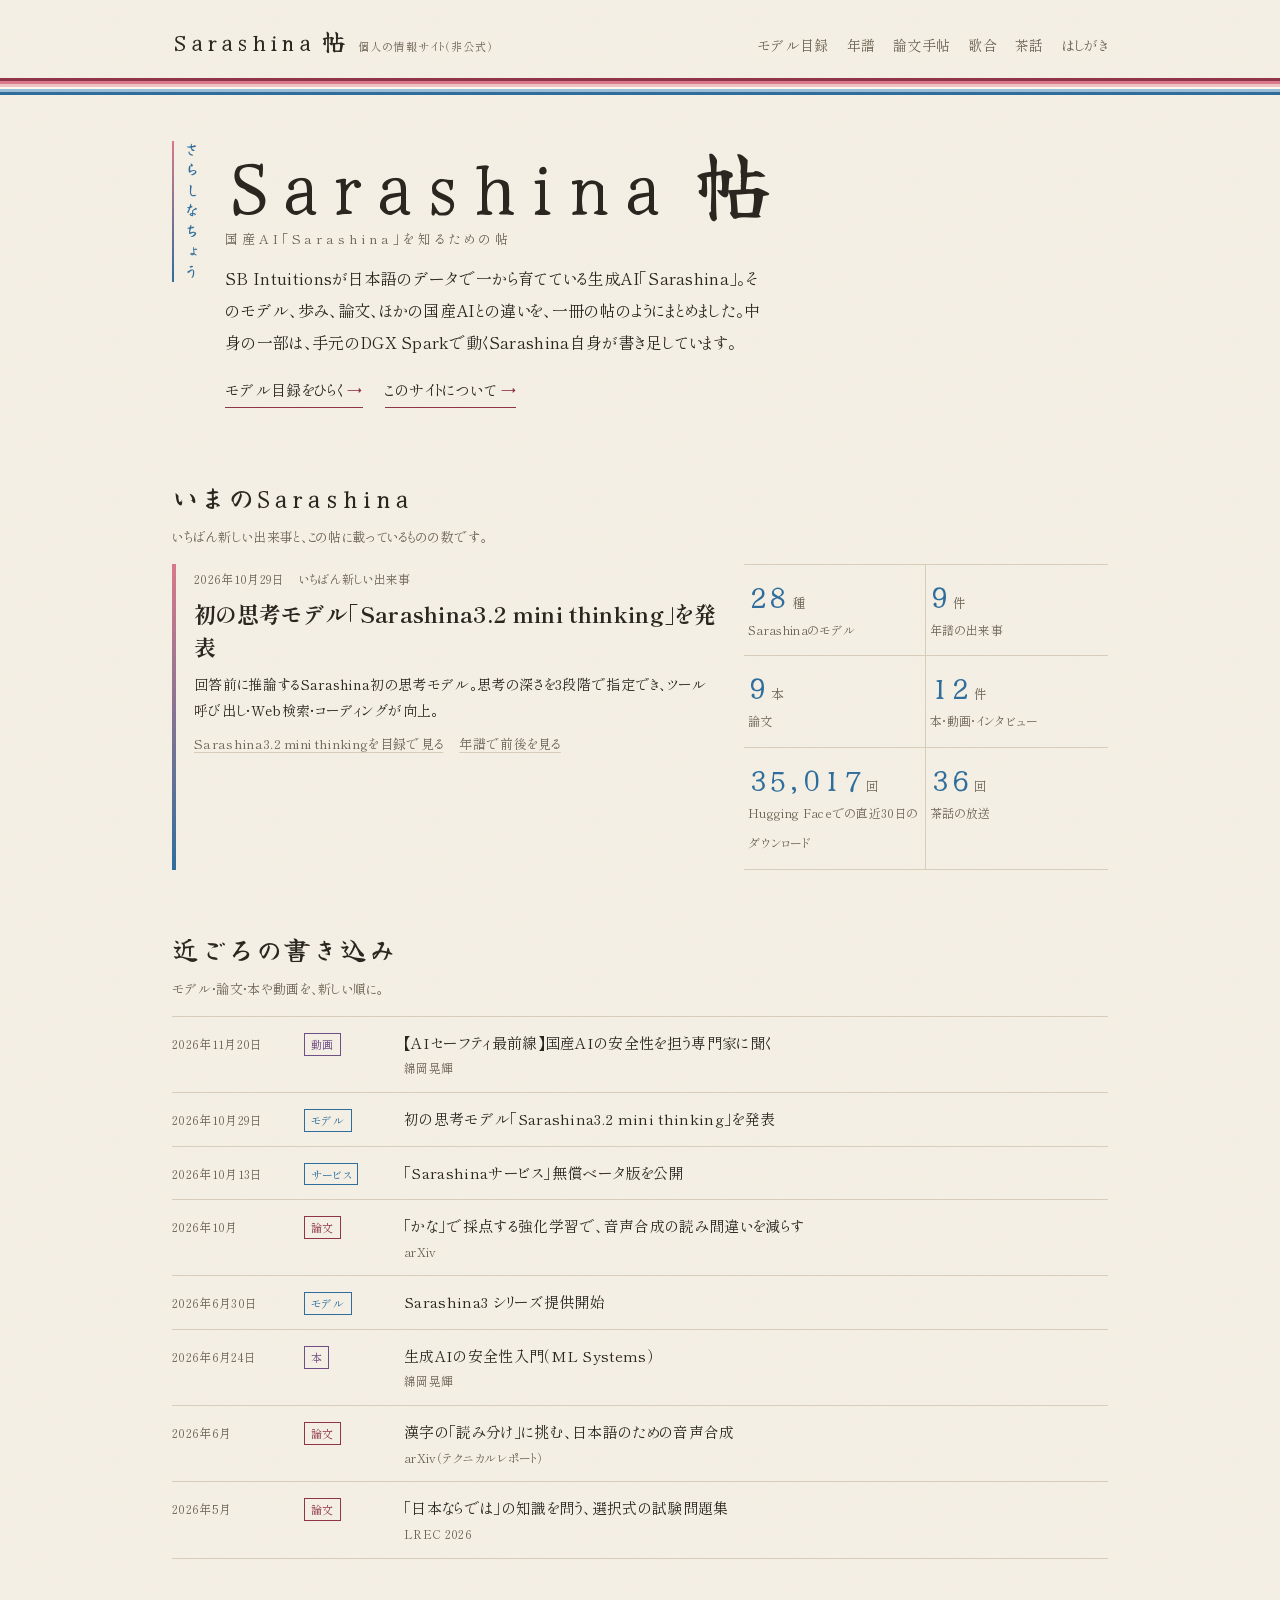
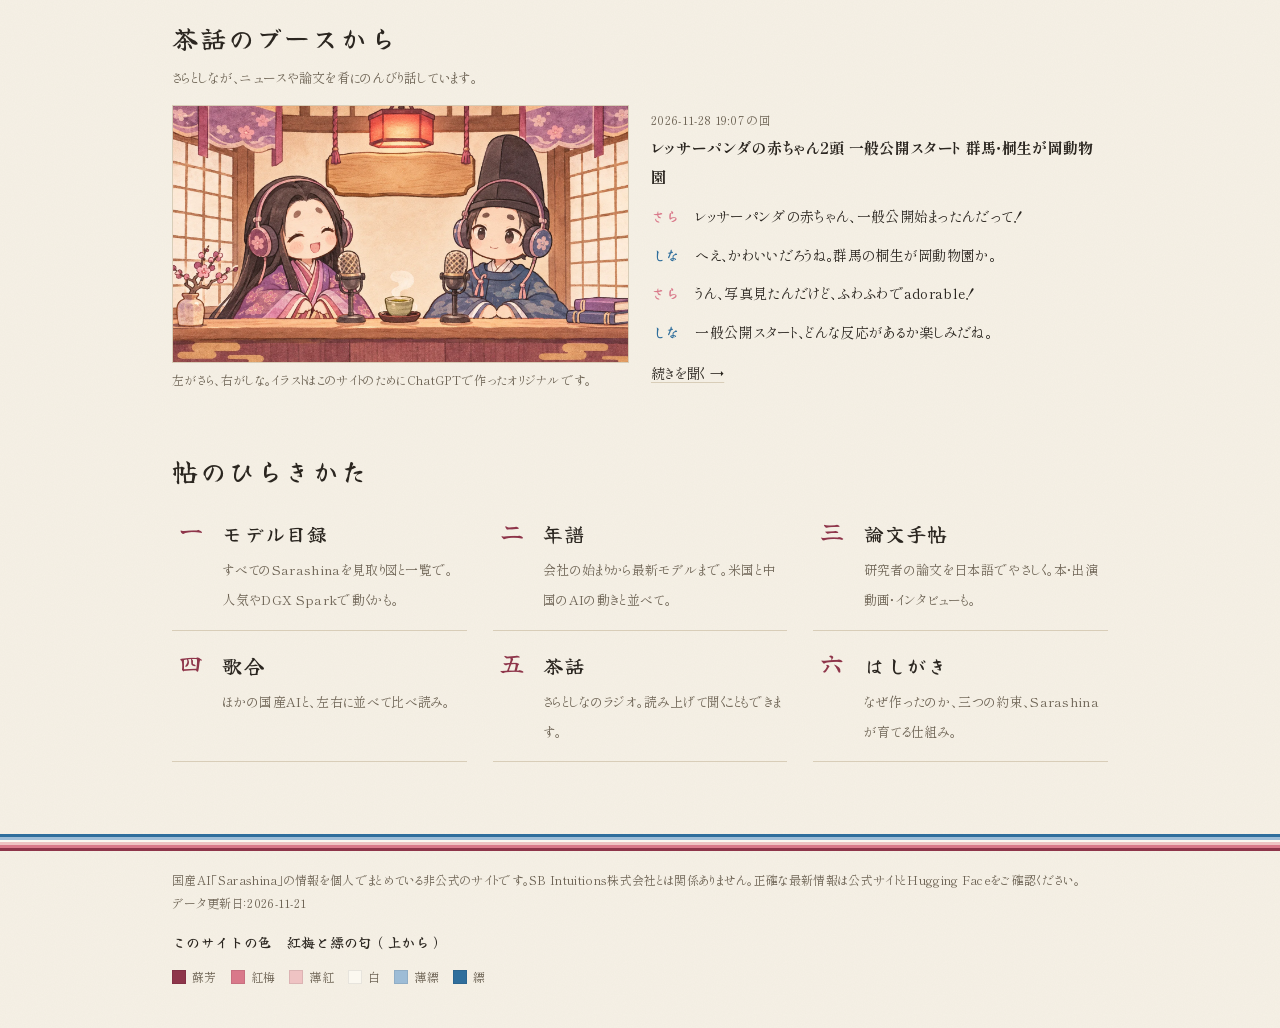
==== commit c2cd4f3e: "茶話 2026-11-28 19:07：レッサーパンダの赤ちゃん2頭 一般公開スタート 群馬・桐生が" ====
--- a/docs/index.html
+++ b/docs/index.html
@@ -255,7 +255,7 @@
 </main>
 <footer class="colophon"><div class="colophon-inner">国産AI「Sarashina」の情報を個人でまとめている非公式のサイトです。SB Intuitions株式会社とは関係ありません。正確な最新情報は公式サイトとHugging Faceをご確認ください。<br>データ更新日：<span id="updated"></span><div class="irome-title">このサイトの色　紅梅と縹の匂（上から）</div><div class="irome"><span style="--c:var(--suou)"><i></i>蘇芳</span><span style="--c:var(--kobai)"><i></i>紅梅</span><span style="--c:var(--usubeni)"><i></i>薄紅</span><span style="--c:var(--shiro)"><i></i>白</span><span style="--c:var(--usuhanada)"><i></i>薄縹</span><span style="--c:var(--hanada)"><i></i>縹</span></div></div></footer>
 
-<script id="site-data" type="application/json">{"updated_at": "2026-11-21", "models": [{"id": "sarashina1-7b", "name": "Sarashina1-7B", "generation": "Sarashina1", "kind": "base", "modality": ["text"], "params_b": 7, "architecture": "GPT-NeoX（RoPE）", "training_tokens": "1.0T", "context_length": null, "license": {"name": "MIT", "commercial": true}, "availability": "open_weights", "released": "2024-06-07", "hf_repo": "sbintuitions/sarashina1-7b", "spark": "ok", "notes": "指示チューニングなしの事前学習モデル。", "sources": ["https://huggingface.co/sbintuitions/sarashina1-65b"]}, {"id": "sarashina1-13b", "name": "Sarashina1-13B", "generation": "Sarashina1", "kind": "base", "modality": ["text"], "params_b": 13, "architecture": "GPT-NeoX（RoPE）", "training_tokens": "1.0T", "context_length": null, "license": {"name": "MIT", "commercial": true}, "availability": "open_weights", "released": "2024-06-07", "hf_repo": "sbintuitions/sarashina1-13b", "spark": "ok", "notes": "指示チューニングなしの事前学習モデル。", "sources": ["https://huggingface.co/sbintuitions/sarashina1-65b"]}, {"id": "sarashina1-65b", "name": "Sarashina1-65B", "generation": "Sarashina1", "kind": "base", "modality": ["text"], "params_b": 65, "architecture": "GPT-NeoX（RoPE）、80層、語彙51,200", "training_tokens": "800B", "context_length": null, "license": {"name": "MIT", "commercial": true}, "availability": "open_weights", "released": "2024-06-07", "hf_repo": "sbintuitions/sarashina1-65b", "spark": "quant", "notes": "日本語Common Crawl（クリーニング後 約550Bトークン）で学習。指示チューニングなし。", "sources": ["https://huggingface.co/sbintuitions/sarashina1-65b"]}, {"id": "sarashina2-7b", "name": "Sarashina2-7B", "generation": "Sarashina2", "kind": "base", "modality": ["text"], "params_b": 7, "architecture": "Llama系（RoPE、SwiGLU）、語彙102,400", "training_tokens": "2.1T", "context_length": null, "license": {"name": "MIT", "commercial": true}, "availability": "open_weights", "released": "2024-06-07", "hf_repo": "sbintuitions/sarashina2-7b", "spark": "ok", "notes": "トークナイザは use_fast=False 指定が必要。指示チューニングなし。", "sources": ["https://huggingface.co/sbintuitions/sarashina2-7b", "https://labindex.pages.dev/outputs/sb-intuitions/sarashina2"]}, {"id": "sarashina2-13b", "name": "Sarashina2-13B", "generation": "Sarashina2", "kind": "base", "modality": ["text"], "params_b": 13, "architecture": "Llama系（RoPE、SwiGLU）、語彙102,400", "training_tokens": "2.1T", "context_length": null, "license": {"name": "MIT", "commercial": true}, "availability": "open_weights", "released": "2024-06-07", "hf_repo": "sbintuitions/sarashina2-13b", "spark": "ok", "notes": "Sarashina2-Vision-14Bのベース。指示チューニングなし。", "sources": ["https://labindex.pages.dev/outputs/sb-intuitions/sarashina2"]}, {"id": "sarashina2-70b", "name": "Sarashina2-70B", "generation": "Sarashina2", "kind": "base", "modality": ["text"], "params_b": 70, "architecture": "Llama系、80層、隠れ次元8192、語彙102,400", "training_tokens": "2.1T", "context_length": null, "license": {"name": "MIT", "commercial": true}, "availability": "open_weights", "released": "2024-08-06", "hf_repo": "sbintuitions/sarashina2-70b", "spark": "quant", "notes": "Sarashina2-8x70Bのベース。指示チューニングなし。", "sources": ["https://labindex.pages.dev/outputs/sb-intuitions/sarashina2"]}, {"id": "sarashina2-8x70b", "name": "Sarashina2-8x70B", "generation": "Sarashina2", "kind": "base", "modality": ["text"], "params_b": 465, "architecture": "MoE（Sarashina2-70Bをsparse upcycling）", "training_tokens": null, "context_length": null, "license": {"name": "Sarashina Model NonCommercial License", "commercial": false}, "availability": "open_weights", "released": "2024-11-05", "hf_repo": "sbintuitions/sarashina2-8x70b", "spark": "no", "notes": "公式発表は2024-11-08。BF16推論にはH100×16台が必要とされる。「4,600億パラメータ」はこのモデルの総パラメータ数。", "sources": ["https://huggingface.co/sbintuitions/sarashina2-8x70b", "https://www.sbintuitions.co.jp/en/news/press/20241108_01"]}, {"id": "sarashina2.1-1b", "name": "Sarashina2.1-1B", "generation": "Sarashina2.1", "kind": "base", "modality": ["text"], "params_b": 1, "architecture": null, "training_tokens": "10T（第1段階）", "context_length": null, "license": {"name": null, "commercial": null}, "availability": "open_weights", "released": "2024-11-26", "hf_repo": "sbintuitions/sarashina2.1-1b", "spark": "ok", "notes": "sarashina-embedding-v1-1bのベース。", "sources": ["https://huggingface.co/sbintuitions/sarashina2.1-1b"]}, {"id": "sarashina2.2-0.5b-instruct", "name": "Sarashina2.2-0.5B-instruct-v0.1", "generation": "Sarashina2.2", "kind": "instruct", "modality": ["text"], "params_b": 0.5, "architecture": null, "training_tokens": null, "context_length": null, "license": {"name": "MIT", "commercial": true}, "availability": "open_weights", "released": "2025-02-26", "hf_repo": "sbintuitions/sarashina2.2-0.5b-instruct-v0.1", "spark": "ok", "notes": "Japanese MT Bench 4.55。エッジ・軽量用途。", "sources": ["https://huggingface.co/sbintuitions/sarashina2.2-0.5b-instruct-v0.1"]}, {"id": "sarashina2.2-1b-instruct", "name": "Sarashina2.2-1B-instruct-v0.1", "generation": "Sarashina2.2", "kind": "instruct", "modality": ["text"], "params_b": 1, "architecture": null, "training_tokens": null, "context_length": null, "license": {"name": "MIT", "commercial": true}, "availability": "open_weights", "released": "2025-02-26", "hf_repo": "sbintuitions/sarashina2.2-1b-instruct-v0.1", "spark": "ok", "notes": "Japanese MT Bench 5.09。", "sources": ["https://huggingface.co/sbintuitions/sarashina2.2-1b-instruct-v0.1"]}, {"id": "sarashina2.2-3b-instruct", "name": "Sarashina2.2-3B-instruct-v0.1", "generation": "Sarashina2.2", "kind": "instruct", "modality": ["text"], "params_b": 3, "architecture": null, "training_tokens": null, "context_length": null, "license": {"name": "MIT", "commercial": true}, "availability": "open_weights", "released": "2025-02-26", "hf_repo": "sbintuitions/sarashina2.2-3b-instruct-v0.1", "spark": "ok", "notes": "Elyza-tasks-100 3.75、Japanese MT Bench 6.51。ローカルで動くSarashinaの本命。このサイトの更新担当候補。", "sources": ["https://huggingface.co/sbintuitions/sarashina2.2-3b-instruct-v0.1"]}, {"id": "sarashina2.2-base", "name": "Sarashina2.2-0.5B / 1B / 3B（事前学習）", "generation": "Sarashina2.2", "kind": "base", "modality": ["text"], "params_b": 3, "architecture": null, "training_tokens": null, "context_length": null, "license": {"name": "MIT", "commercial": true}, "availability": "open_weights", "released": "2025-03-03", "hf_repo": "sbintuitions/sarashina2.2-3b", "spark": "ok", "notes": "0.5B・1B・3Bの3サイズ。3段階の学習で構築。ファインチューニングの土台向け。", "sources": ["https://huggingface.co/sbintuitions/sarashina2.2-3b", "https://huggingface.co/sbintuitions/sarashina2.2-1b"], "short": "0.5〜3B", "hf_repos": ["sbintuitions/sarashina2.2-0.5b", "sbintuitions/sarashina2.2-1b", "sbintuitions/sarashina2.2-3b"]}, {"id": "sarashina2-vision-8b", "name": "Sarashina2-Vision-8B", "generation": "Sarashina2", "kind": "vision", "modality": ["text", "image"], "params_b": 8, "architecture": null, "training_tokens": null, "context_length": null, "license": {"name": null, "commercial": null}, "availability": "open_weights", "released": "2025-03-09", "hf_repo": "sbintuitions/sarashina2-vision-8b", "spark": "ok", "notes": "画像理解（VLM）。", "sources": ["https://huggingface.co/sbintuitions/sarashina2-vision-8b"]}, {"id": "sarashina2-vision-14b", "name": "Sarashina2-Vision-14B", "generation": "Sarashina2", "kind": "vision", "modality": ["text", "image"], "params_b": 14, "architecture": "Sarashina2-13B ＋ Qwen2-VL-7Bの画像エンコーダ", "training_tokens": null, "context_length": null, "license": {"name": "MIT", "commercial": true}, "availability": "open_weights", "released": "2025-03-09", "hf_repo": "sbintuitions/sarashina2-vision-14b", "spark": "ok", "notes": "画像理解（VLM）。", "sources": ["https://huggingface.co/sbintuitions/sarashina2-vision-14b"]}, {"id": "sarashina-embedding-v1-1b", "name": "Sarashina-Embedding-v1-1B", "generation": "Embedding", "kind": "embedding", "modality": ["text"], "params_b": 1.2, "architecture": "Sarashina2.1-1Bベース、1,792次元", "training_tokens": null, "context_length": 8192, "license": {"name": "Sarashina Model NonCommercial License", "commercial": false}, "availability": "open_weights", "released": "2024-11-22", "hf_repo": "sbintuitions/sarashina-embedding-v1-1b", "spark": "ok", "notes": "公開当時、JMTEB 16データセット平均で最高水準。", "sources": ["https://huggingface.co/sbintuitions/sarashina-embedding-v1-1b"], "lineage": "Sarashina2.1"}, {"id": "sarashina-embedding-v2-1b", "name": "Sarashina-Embedding-v2-1B", "generation": "Embedding", "kind": "embedding", "modality": ["text"], "params_b": 1, "architecture": null, "training_tokens": null, "context_length": 8192, "license": {"name": "Sarashina Model NonCommercial License", "commercial": false}, "availability": "open_weights", "released": "2025-07-30", "hf_repo": "sbintuitions/sarashina-embedding-v2-1b", "spark": "ok", "notes": "", "sources": ["https://www.issoh.co.jp/tech/details/11856/"], "lineage": "Sarashina2.2"}, {"id": "sarashina2.2-vision-3b", "name": "Sarashina2.2-Vision-3B", "generation": "Sarashina2.2", "kind": "vision", "modality": ["text", "image"], "params_b": 3.8, "architecture": null, "training_tokens": null, "context_length": null, "license": {"name": "MIT", "commercial": true}, "availability": "open_weights", "released": "2025-11-19", "hf_repo": "sbintuitions/sarashina2.2-vision-3b", "spark": "ok", "notes": "画像理解（VLM）。", "sources": ["https://www.issoh.co.jp/tech/details/11856/"]}, {"id": "sarashina2-mini", "name": "Sarashina2 mini", "generation": "Sarashina2", "kind": "instruct", "modality": ["text"], "params_b": null, "architecture": null, "training_tokens": null, "context_length": null, "license": {"name": "API（提供元の利用規約に従う）", "commercial": null}, "availability": "api", "released": "2025-11", "hf_repo": null, "spark": "api", "notes": "商用APIとして提供。Sarashina3の提供開始に伴い、旧Sarashina APIは新規申し込みを終了。", "sources": ["https://weel.co.jp/media/tech/sarashina/", "https://www.issoh.co.jp/tech/details/11856/"]}, {"id": "sarashina2.2-ocr", "name": "Sarashina2.2-OCR", "generation": "Sarashina2.2", "kind": "ocr", "modality": ["text", "image"], "params_b": 3, "architecture": null, "training_tokens": null, "context_length": null, "license": {"name": "MIT", "commercial": true}, "availability": "open_weights", "released": "2026-03-22", "hf_repo": "sbintuitions/sarashina2.2-ocr", "spark": "ok", "notes": "日英ドキュメントOCR。縦書きや複雑なレイアウトの日本語文書に強い（VJRODaでCER 22.6）。HF上の表示は4B。", "sources": ["https://huggingface.co/sbintuitions/sarashina2.2-ocr", "https://www.issoh.co.jp/tech/details/11856/"]}, {"id": "sarashina2.2-tts", "name": "Sarashina2.2-TTS", "generation": "Sarashina2.2", "kind": "tts", "modality": ["text", "audio"], "params_b": 0.8, "architecture": "Sarashina2.2-0.5Bベース", "training_tokens": null, "context_length": null, "license": {"name": "Sarashina Model NonCommercial License", "commercial": false}, "availability": "open_weights", "released": "2026-04-16", "hf_repo": "sbintuitions/sarashina2.2-tts", "spark": "ok", "notes": "日本語中心の音声合成。短い参照音声からのゼロショット話者生成、ナレーション・放送・会話などの話し方、日英の混在に対応。", "sources": ["https://huggingface.co/sbintuitions/sarashina2.2-tts"]}, {"id": "sarashina3-mini", "name": "Sarashina3 mini", "generation": "Sarashina3", "kind": "instruct", "modality": ["text"], "params_b": null, "architecture": "フルスクラッチ開発", "training_tokens": "約30T", "context_length": 131072, "license": {"name": "API（提供元の利用規約に従う）", "commercial": null}, "availability": "api", "released": "2026-06-30", "hf_repo": null, "spark": "api", "notes": "標準モデル。ツール呼び出し対応。公式評価で全体的にGPT-4.1やQwen3-235B-A22B-Instruct-2507と同程度、日本文化QA（JamC-QA）では上回る。Cloud PF Type Aと、無償ベータの「Sarashinaサービス」で利用可能。", "sources": ["https://www.sbintuitions.co.jp/blog/entry/2026/06/30/100000/", "https://docs.sarashina.ai/models"]}, {"id": "sarashina3-nano", "name": "Sarashina3 nano", "generation": "Sarashina3", "kind": "instruct", "modality": ["text"], "params_b": null, "architecture": "フルスクラッチ開発", "training_tokens": "約30T", "context_length": 131072, "license": {"name": "API（提供元の利用規約に従う）", "commercial": null}, "availability": "api", "released": "2026-06-30", "hf_repo": null, "spark": "api", "notes": "軽量・高速モデル。分類・タグ付け・要約などの大量処理向け。公式評価で日本語などでQwen3-4B-Instruct-2507を上回る。", "sources": ["https://www.sbintuitions.co.jp/blog/entry/2026/06/30/100000/", "https://docs.sarashina.ai/models"]}, {"id": "sarashina3-guard", "name": "Sarashina3 guard", "generation": "Sarashina3", "kind": "guard", "modality": ["text"], "params_b": null, "architecture": null, "training_tokens": null, "context_length": 65536, "license": {"name": "API（提供元の利用規約に従う）", "commercial": null}, "availability": "api", "released": "2026-06-30", "hf_repo": null, "spark": "api", "notes": "入力の安全性を判定する専用モデル（文章は生成しない）。有害な入力にはT1〜T12のカテゴリコードを返す。", "sources": ["https://docs.sarashina.ai/models"]}, {"id": "sarashina3-embedding", "name": "Sarashina3 embedding", "generation": "Sarashina3", "kind": "embedding", "modality": ["text"], "params_b": null, "architecture": "1,536次元（256次元まで削減可）", "training_tokens": null, "context_length": 8000, "license": {"name": "API（提供元の利用規約に従う）", "commercial": null}, "availability": "api", "released": "2026-06-30", "hf_repo": null, "spark": "api", "notes": "検索・分類・クラスタリングなど7種類のタスク指定に対応。", "sources": ["https://docs.sarashina.ai/models"]}, {"id": "sarashina3-rerank", "name": "Sarashina3 rerank", "generation": "Sarashina3", "kind": "rerank", "modality": ["text"], "params_b": null, "architecture": "クロスエンコーダ", "training_tokens": null, "context_length": 8000, "license": {"name": "API（提供元の利用規約に従う）", "commercial": null}, "availability": "api", "released": "2026-06-30", "hf_repo": null, "spark": "api", "notes": "検索結果やRAG候補の並べ替え。独自の順位付けルールを指定できるCUSTOMIZEモードあり。", "sources": ["https://docs.sarashina.ai/models"]}, {"id": "sarashina3-translate", "name": "Sarashina3 translate", "generation": "Sarashina3", "kind": "translate", "modality": ["text"], "params_b": null, "architecture": null, "training_tokens": null, "context_length": null, "license": {"name": "API（提供元の利用規約に従う）", "commercial": null}, "availability": "api", "released": "2026-10-13", "hf_repo": null, "spark": "api", "notes": "日英・英日翻訳。無償ベータ「Sarashinaサービス」で公開。後継はSarashina3.2 translate。", "sources": ["https://www.watch.impress.co.jp/docs/news/2147706.html"]}, {"id": "sarashina3.2-mini-thinking", "name": "Sarashina3.2 mini thinking", "generation": "Sarashina3.2", "kind": "thinking", "modality": ["text"], "params_b": null, "architecture": null, "training_tokens": null, "context_length": 131072, "license": {"name": "API（提供元の利用規約に従う）", "commercial": null}, "availability": "api", "released": "2026-10-29", "hf_repo": null, "spark": "api", "notes": "Sarashina初の思考（推論）モデル。reasoning_effortでlow/medium/highの3段階を指定。ツール呼び出し・Web検索・コーディングが向上。", "sources": ["https://www.sbbit.jp/article/cont1/187994", "https://docs.sarashina.ai/models"]}, {"id": "sarashina3.2-translate", "name": "Sarashina3.2 translate", "generation": "Sarashina3.2", "kind": "translate", "modality": ["text"], "params_b": null, "architecture": null, "training_tokens": null, "context_length": null, "license": {"name": "API（提供元の利用規約に従う）", "commercial": null}, "availability": "api", "released": null, "hf_repo": null, "spark": "api", "notes": "Sarashina3 translateの後継。入力は最大5,000文字。日本語出力の文体（である調／です・ます調）を指定可能（ベータ）。", "sources": ["https://docs.sarashina.ai/models"]}], "events": [{"id": "founded", "date": "2023-08-04", "kind": "company", "title": "SB Intuitions が本格稼働", "summary": "2023年3月に準備会社として設立され、8月1日に社名をSB Intuitionsに変更。日本語に特化した国産LLMの研究開発会社として本格稼働を発表。", "models": [], "sources": ["https://www.softbank.jp/corp/news/press/sbkk/2023/20230804_02"]}, {"id": "sarashina1-2-open", "date": "2024-06-14", "kind": "release", "title": "Sarashina1・Sarashina2 を同時公開", "summary": "条件の異なる2系統の事前学習モデルを研究開発の促進のために公開。どちらも指示チューニングなしのモデル。", "models": ["sarashina1-7b", "sarashina1-13b", "sarashina1-65b", "sarashina2-7b", "sarashina2-13b"], "sources": ["https://www.sbintuitions.co.jp/en/news/press/20240614_01/"]}, {"id": "sarashina2-70b-open", "date": "2024-08-07", "kind": "release", "title": "Sarashina2-70B を公開", "summary": "700億パラメータのモデルをMITライセンスで公開。のちの8x70Bのベースになる。", "models": ["sarashina2-70b"], "sources": ["https://www.sbintuitions.co.jp/en/news/press/20240614_01/"]}, {"id": "sarashina2-8x70b-open", "date": "2024-11-08", "kind": "release", "title": "Sarashina2-8x70B（4,600億パラメータ級MoE）を公開", "summary": "Sarashina2-70Bをsparse upcyclingで拡張したMixture-of-Expertsモデル。社内の複数の日本語ベンチマークで最高性能。", "models": ["sarashina2-8x70b"], "sources": ["https://www.sbintuitions.co.jp/en/news/press/20241108_01"]}, {"id": "sarashina2-mini-api", "date": "2025-11", "kind": "service", "title": "Sarashina2 mini の商用API提供を開始", "summary": "Sarashinaシリーズとして初めて、商用APIとして提供。", "models": ["sarashina2-mini"], "sources": ["https://weel.co.jp/media/tech/sarashina/"]}, {"id": "cloud-pf-type-a", "date": "2026-04-17", "kind": "service", "title": "ソフトバンクが「Cloud PF Type A」でのSarashina提供を発表", "summary": "Oracle Alloyを採用したソブリンクラウドで、Sarashinaを使った生成AIサービスを6月から順次提供すると発表。", "models": [], "sources": ["https://internet.watch.impress.co.jp/docs/news/2102336.html"]}, {"id": "sarashina3-launch", "date": "2026-06-30", "kind": "release", "title": "Sarashina3 シリーズ提供開始", "summary": "約30兆トークンで学習したフルスクラッチの第3世代。mini・nano・guard・embedding・rerankの5モデルを、国内データセンターのCloud PF Type Aで提供。", "models": ["sarashina3-mini", "sarashina3-nano", "sarashina3-guard", "sarashina3-embedding", "sarashina3-rerank"], "sources": ["https://www.sbintuitions.co.jp/blog/entry/2026/06/30/100000/", "https://www.sbbit.jp/article/cont1/185977"]}, {"id": "sarashina-service-beta", "date": "2026-10-13", "kind": "service", "title": "「Sarashinaサービス」無償ベータ版を公開", "summary": "Googleアカウントで誰でも使えるAPIとチャットを無料で公開。translateを加えた6モデルが利用可能に。", "models": ["sarashina3-translate"], "sources": ["https://www.watch.impress.co.jp/docs/news/2147706.html"]}, {"id": "sarashina3.2-thinking", "date": "2026-10-29", "kind": "release", "title": "初の思考モデル「Sarashina3.2 mini thinking」を発表", "summary": "回答前に推論するSarashina初の思考モデル。思考の深さを3段階で指定でき、ツール呼び出し・Web検索・コーディングが向上。", "models": ["sarashina3.2-mini-thinking"], "sources": ["https://www.sbbit.jp/article/cont1/187994"]}], "world": [{"id": "gpt-4", "date": "2023-03-14", "company": "openai", "title": "GPT-4 発表", "summary": "画像入力にも対応したマルチモーダルモデル。有料のChatGPT Plusで提供開始。", "sources": ["https://openai.com/GPT-4", "https://forest.watch.impress.co.jp/docs/news/1485848.html"]}, {"id": "gemini-1", "date": "2023-12-06", "company": "google", "title": "Gemini 1.0 発表", "summary": "Ultra・Pro・Nanoの3サイズ。最初からマルチモーダルで学習したモデルとして登場し、Bardに搭載。", "sources": ["https://news.mynavi.jp/article/20231207-2834930/"]}, {"id": "gpt-4o", "date": "2024-05-13", "company": "openai", "title": "GPT-4o 発表", "summary": "テキスト・音声・画像をリアルタイムに扱うモデル。ChatGPTの無料ユーザーにも提供。", "sources": ["https://openai.com/ja-JP/index/hello-gpt-4o/"]}, {"id": "claude-3-5-sonnet", "date": "2024-06-20", "company": "anthropic", "title": "Claude 3.5 Sonnet 発表", "summary": "Claude 3 Opusの2倍の速度で、多くのベンチマークでGPT-4oと同等以上。", "sources": ["https://forest.watch.impress.co.jp/docs/news/1602260.html"]}, {"id": "deepseek-v3", "date": "2024-12-26", "company": "deepseek", "title": "DeepSeek-V3 公開", "summary": "総パラメータ6710億（うち370億が動く）のMoEモデルを重みごと公開。GPT-4o級の性能を、制限付きのH800 GPUと低い学習費用で実現したとされ、翌月の騒ぎの下地になった。", "sources": ["https://www.deepseek.com/en/news/deepseek-v3/", "https://gigazine.net/gsc_news/en/20241227-deepseek-v3"]}, {"id": "deepseek-shock", "date": "2025-01-27", "company": "deepseek", "title": "DeepSeekショック（DeepSeek-R1）", "summary": "1月に公開された推論モデルR1がOpenAI o1に迫ると話題になり、米国市場でAI関連株が急落。エヌビディアは1日で株価が約17%下がり、時価総額が史上最大の5890億ドル減った。", "sources": ["https://forbesjapan.com/articles/detail/76755", "https://www.businessinsider.jp/article/stock-selloff-ai-deepseek-nvidia-investing-bull-market-strategy-2025-1/"]}, {"id": "qwen3", "date": "2025-04-29", "company": "alibaba", "title": "Qwen3 公開（アリババ）", "summary": "0.6B〜32Bの6モデルと、MoEの30B・235Bの計8モデルをすべてオープンに。考える／考えないを切り替える「ハイブリッド推論」を初めて搭載。", "sources": ["https://cloud.watch.impress.co.jp/docs/news/2011436.html", "https://www.alibabacloud.com/press-room/alibaba-introduces-qwen3-setting-new-benchmark"]}, {"id": "kimi-k2", "date": "2025-07-11", "company": "moonshot", "title": "Kimi K2 公開（Moonshot AI）", "summary": "総パラメータ1兆のMoEモデルをオープンに公開。独自の最適化手法MuonClipで大規模な学習を安定させ、コーディングやエージェントの性能で注目された。", "sources": ["https://www.itmedia.co.jp/aiplus/articles/2507/15/news051.html", "https://gihyo.jp/article/2025/07/kimi-k2"]}, {"id": "glm-4-5", "date": "2025-07-28", "company": "zhipu", "title": "GLM-4.5 公開（Zhipu AI、のちのZ.ai）", "summary": "推論・コーディング・エージェントを一つにまとめたオープンモデル。この頃から社名をZ.aiとして海外展開を強める。", "sources": ["https://www.digitimes.com/news/a20250729VL204.html", "https://simonwillison.net/2025/Jul/28/"]}, {"id": "gpt-5", "date": "2025-08-07", "company": "openai", "title": "GPT-5 発表", "summary": "高速応答と深い推論を自動で切り替える統合システム。無料ユーザーを含む全ユーザーに提供。", "sources": ["https://openai.com/ja-JP/index/gpt-5-new-era-of-work/"]}, {"id": "kimi-k2-thinking", "date": "2025-11-06", "company": "moonshot", "title": "Kimi K2 Thinking 公開", "summary": "K2に考える力を加えたオープンな推論モデル。人の手を借りずに200〜300回続けて道具を呼び出せるとされた。", "sources": ["https://siliconangle.com/2025/11/07/moonshot-launches-open-source-kimi-k2-thinking-ai-trillion-parameters-reasoning-capabilities/"]}, {"id": "gemini-3", "date": "2025-11-18", "company": "google", "title": "Gemini 3 発表", "summary": "Gemini 3 Proを公開。推論とマルチモーダル理解で前世代のGemini 2.5 Proを大きく上回る。", "sources": ["https://news.mynavi.jp/article/20251119-3687422/"]}, {"id": "claude-opus-4-6", "date": "2026-02-05", "company": "anthropic", "title": "Claude Opus 4.6 発表", "summary": "コーディングと長時間の作業継続を強化。Opusクラスで初めて100万トークンの文脈（ベータ）に対応。", "sources": ["https://itbrief.co.uk/story/anthropic-unveils-claude-opus-4-6-for-deeper-coding-work"]}, {"id": "glm-5", "date": "2026-02-11", "company": "zhipu", "title": "GLM-5 公開（Z.ai）", "summary": "総パラメータ7440億のオープンモデルをMITライセンスで公開。「長い作業をこなすエージェント」を前面に出し、Claude Opus 4.5に迫るとした。Zhipuは同年1月に香港で上場。", "sources": ["https://huggingface.co/blog/mlabonne/glm-5", "https://the-decoder.com/chinese-ai-lab-zhipu-releases-glm-5-under-mit-license-claims-parity-with-top-western-models/"]}, {"id": "qwen3-5", "date": "2026-02-16", "company": "alibaba", "title": "Qwen3.5 公開（アリババ）", "summary": "文章・画像・動画をはじめから一緒に学んだネイティブなマルチモーダルモデル。旗艦の397B-A17Bを重みごと公開し、春節前の中国勢の新モデルラッシュの一つになった。", "sources": ["https://www.alibabagroup.com/document-1960233590314762240", "https://gigazine.net/gsc_news/en/20260217-qwen3-5-397b-a17b"]}, {"id": "claude-mythos-preview", "date": "2026-04-07", "company": "anthropic", "title": "Claude Mythos Preview 発表", "summary": "高度なサイバー能力を持つため、一部の組織に限定して提供された最上位モデル。", "sources": ["https://gigazine.net/news/20260610-claude-mythos-fable/"]}, {"id": "deepseek-v4", "date": "2026-04-24", "company": "deepseek", "title": "DeepSeek-V4 プレビュー公開", "summary": "R1からほぼ1年。V4-ProとV4-Flashの2種類を重みごと公開し、100万トークンの文脈を安く使えることを打ち出した。", "sources": ["https://www.deepseek.com/en/transparency/", "https://thenextweb.com/news/deepseek-v4-pro-flash-launch-open-source"]}, {"id": "gemini-3-5-flash", "date": "2026-05", "company": "google", "title": "Gemini 3.5 Flash 発表（Google I/O 2026）", "summary": "Gemini 3.5ファミリーの第一弾。高速なFlash系ながらGemini 3.1 Pro並みの賢さ。", "sources": ["https://k-tai.watch.impress.co.jp/docs/news/2110020.html"]}, {"id": "claude-fable-5", "date": "2026-06-09", "company": "anthropic", "title": "Claude Fable 5・Mythos 5 発表", "summary": "Mythosクラスの能力をセーフガード付きで初めて一般公開。", "sources": ["https://www.itmedia.co.jp/news/article/2606/10/1260610058/"]}, {"id": "glm-5-2", "date": "2026-06-13", "company": "zhipu", "title": "GLM-5.2 公開（Z.ai）", "summary": "長時間の自律的なコーディング向けの旗艦モデル。100万トークンの文脈に対応し、重みはMITライセンスで公開。", "sources": ["https://aiweekly.co/alerts/zais-glm-52-brings-1m-token-context-to-open-weight-coding", "https://infoworld.com/article/4186136/z-ai-pitches-glm-5-2-for-long-running-software-engineering-tasks.html"]}, {"id": "gpt-5-6", "date": "2026-06-26", "company": "openai", "title": "GPT-5.6（Sol・Terra・Luna）発表", "summary": "米国政府の要請により、限定プレビューから段階的に提供。", "sources": ["https://openai.com/ja-JP/index/previewing-gpt-5-6-sol/"]}, {"id": "kimi-k3", "date": "2026-07-16", "company": "moonshot", "title": "Kimi K3 発表（Kimiショック）", "summary": "総パラメータ2.8兆の、過去最大級のオープンウェイトモデル。Arenaのコーディング部門で中国のモデルとして初めて首位になり、「DeepSeekショックの再来」と言われた。", "sources": ["https://axios.com/2026/07/16/moonshot-kimi-ai-china-model-openai-anthropic", "https://english.ahram.org.eg/News/573092.aspx", "https://agora-web.jp/archives/260717062310.html"]}, {"id": "gemini-3-6-flash", "date": "2026-07-21", "company": "google", "title": "Gemini 3.6 Flash など3モデル発表", "summary": "効率と価格を重視した新モデル群。Gemini 4の事前学習も予告。", "sources": ["https://forest.watch.impress.co.jp/docs/news/2126740.html"]}, {"id": "gpt-6-astra", "date": "2026-09-03", "company": "openai", "title": "GPT-6 Astra 発表", "summary": "コンピューター操作やコーディングを大きく強化した新世代モデル。一部の組織から提供開始。", "sources": ["https://openai.com/ja-JP/index/gpt-6-astra/"]}], "papers": [{"id": "kana-reward-rl", "title": "Pronunciation-Oriented Reinforcement Learning for Japanese Text-to-Speech with Kana-Domain ASR Rewards", "title_ja": "「かな」で採点する強化学習で、音声合成の読み間違いを減らす", "authors": ["Shiao Zhu", "Lianbo Liu", "Kai Washizaki", "Koki Nikaido", "Yui Sudo"], "venue": "arXiv", "date": "2026-10", "topic": "speech", "summary": "音声合成の強化学習で、漢字かな交じりの文字起こしではなく「かな」の読みで正誤を採点する方法を提案。", "points": ["漢字は文脈で読みが変わり、同じ読みでも書き方が複数あるため、普通の文字起こしで採点すると読み間違いを見逃しやすい。", "かなで書き起こす音声認識モデルを使って報酬を計算し、GRPOで学習させた。", "狙った漢字の読み誤りが相対的に約26%減り、良い状態に達するまでの学習量も大幅に少なくて済んだ。"], "sarashina": "Sarashina2.2-TTSの言語モデル部分をそのまま学習の出発点にした、TTSの続編にあたる研究。", "models": ["sarashina2.2-tts"], "links": {"paper": "https://arxiv.org/abs/2610.07575"}, "sources": ["https://arxiv.org/html/2610.07575v1"]}, {"id": "sarashina2.2-tts", "title": "Sarashina2.2-TTS: Tackling Kanji Polyphony in Japanese Speech Generation via Data Scaling and Targeted Data Synthesis", "title_ja": "漢字の「読み分け」に挑む、日本語のための音声合成", "authors": ["Lianbo Liu", "Shiao Zhu", "Kai Washizaki", "Reo Yoneyama", "Haesung Jeon", "Mengjie Zhao", "Yusuke Fujita", "Hao Shi", "Nao Yoshida", "Yuan Gao", "Roman Koshkin", "Yukiya Hono", "Yui Sudo"], "venue": "arXiv（テクニカルレポート）", "date": "2026-06", "topic": "speech", "summary": "LLMをもとにした音声合成は英語・中国語中心で進んできたが、日本語に特有の「同じ漢字の読み分け」に正面から取り組んだ。", "points": ["音声データを大規模に増やすことと、読み間違えやすい箇所を狙って学習データを合成することの二本立て。", "評価用に、常用漢字の文脈ごとの読みを確かめる「常用漢字読みベンチマーク」も公開。", "短い参照音声から話者の声を再現するゼロショット生成にも対応。"], "sarashina": "Sarashina2.2-0.5Bを土台にした音声合成モデルで、重みとコードも公開されている（非商用ライセンス）。", "models": ["sarashina2.2-tts"], "links": {"paper": "https://arxiv.org/abs/2606.25369", "code": "https://github.com/sbintuitions/sarashina2.2-tts"}, "sources": ["https://arxiv.org/html/2606.25369v1", "https://huggingface.co/sbintuitions/sarashina2.2-tts"]}, {"id": "jamc-qa", "title": "JamC-QA: A Multiple-Choice Question Answering Benchmark for Japan-Specific Knowledge", "title_ja": "「日本ならでは」の知識を問う、選択式の試験問題集", "authors": ["Teruaki Oka", "Tomohide Shibata", "Nao Yoshida"], "venue": "LREC 2026", "date": "2026-05", "topic": "evaluation", "summary": "英語からの翻訳や資格試験由来ではない、日本固有の知識を測るための評価用データを一から作った。", "points": ["人が一から書いた2,309問で、文化・風習・地域・地理・歴史・行政・法律・医療の8分野。", "簡単すぎる問題は弱いモデルで解かせてふるい落とした。", "一般的なベンチマークで強い多言語モデルも日本固有の話題では伸び悩み、日本語モデルは文化や地域の知識で強みを見せた。"], "sarashina": "公開モデルの中ではSarashina2-8x70Bが最も高い正答率（約0.725）。Sarashina3の公式評価でも、日本文化の知識を測る指標として使われている。", "models": ["sarashina2-8x70b", "sarashina3-mini"], "links": {"paper": "https://aclanthology.org/2026.lrec-1.356/"}, "sources": ["https://aclanthology.org/2026.lrec-1.356.pdf"]}, {"id": "jmteb", "title": "JMTEB and JMTEB-lite: Japanese Massive Text Embedding Benchmark and Its Lightweight Version", "title_ja": "日本語の「文章ベクトル化」を測るものさしと、その軽量版", "authors": ["Shengzhe Li", "Masaya Ohagi", "Ryokan Ri", "Akihiko Fukuchi", "Tomohide Shibata", "Daisuke Kawahara"], "venue": "LREC 2026", "date": "2026-05", "topic": "evaluation", "summary": "検索やRAGの土台になる日本語テキスト埋め込みモデルを、5種類のタスク・28データセットで総合評価するベンチマーク。", "points": ["全部を回すと時間と計算資源がかかるため、手強い「紛らわしい文書」は残しつつ簡単な文書を減らした軽量版JMTEB-liteも作った。", "軽量版は平均で約5倍速く、モデルの順位や点数は本家とほぼ一致。", "40モデルを比べた結果、検索性能を大きく左右していたのは弱教師ありの事前学習だった。"], "sarashina": "Sarashina-Embedding-v1-1Bは公開当時このJMTEBで最高水準の平均点を記録。Sarashina3 embeddingの性能もJMTEBの点数で示されている。", "models": ["sarashina-embedding-v1-1b", "sarashina-embedding-v2-1b", "sarashina3-embedding"], "links": {"paper": "https://aclanthology.org/2026.lrec-1.588/", "data": "https://huggingface.co/datasets/sbintuitions/JMTEB"}, "sources": ["https://aclanthology.org/2026.lrec-1.588.pdf"]}, {"id": "wso-iclr2026", "title": "Pre-training LLM without Learning Rate Decay Enhances Supervised Fine-tuning", "title_ja": "事前学習の最後に学習率を下げないほうが、仕上げの学習で伸びる", "authors": ["Kazuki Yano", "Shun Kiyono", "Sosuke Kobayashi", "Sho Takase", "Jun Suzuki"], "venue": "ICLR 2026", "date": "2026-04", "topic": "pretraining", "summary": "学習率の下げ方は事前学習の損失ではなく、指示チューニング（SFT）後の性能で評価すべきだと主張し、最後まで学習率を下げない方式を提案。", "points": ["学習率を下げる方式は事前学習の損失やゼロショットの成績では勝つが、SFTをした後の平均点では下げない方式が最も良かった。", "1Bと8BのLlama 3型モデルで確認し、中間学習を挟む3段階の設定でも同じ傾向。", "下げない方式のモデルは損失の地形が「平ら」で、平らなほどSFTで伸びやすいという関係も見つかった。"], "sarashina": "実験はLlama 3型のモデルで、Sarashinaは直接は登場しない。Sarashinaの事前学習に携わる研究者による、学習方法そのものの研究。", "models": [], "links": {"paper": "https://openreview.net/forum?id=JnebU2QLdH", "blog": "https://www.sbintuitions.co.jp/blog/entry/2026/04/23/081304"}, "sources": ["https://www.sbintuitions.co.jp/blog/entry/2026/04/23/081304"]}, {"id": "upcycling-scaling-laws", "title": "Scaling Laws for Upcycling Mixture-of-Experts Language Models", "title_ja": "小さなモデルを「作り直して」大きなMoEにするときの法則", "authors": ["Seng Pei Liew", "Takuya Kato", "Sho Takase"], "venue": "ICML 2025", "date": "2025-06", "topic": "pretraining", "summary": "学習済みの小さなモデルを再利用して、大きく効率的なMoEモデルを作る「アップサイクリング」のスケーリング則を調べた。", "points": ["学習コストを抑える手段としてのアップサイクリングを、データ量や元モデルの条件を変えて体系的に検証。", "データを増やせば増やすほど良くなるとは限らず、元のモデルがどう学習されたかにも結果が左右される。", "結果をもとに、アップサイクリングを効果的に使うための指針を示した。"], "sarashina": "Sarashina2-8x70Bは、まさにSarashina2-70Bをアップサイクリングして作られたMoEモデル。その手法を深掘りした研究。", "models": ["sarashina2-8x70b"], "links": {"paper": "https://openreview.net/forum?id=ZBBo19jldX", "blog": "https://www.sbintuitions.co.jp/blog/entry/2025/06/20/143234", "code": "https://github.com/sbintuitions/sparse-upcycling-scaling-laws"}, "sources": ["https://www.sbintuitions.co.jp/blog/entry/2025/06/20/143234"]}, {"id": "large-vocab", "title": "Large Vocabulary Size Improves Large Language Models", "title_ja": "語彙は大きいほうが、LLMは賢くなる", "authors": ["Sho Takase", "Ryokan Ri", "Shun Kiyono", "Takuya Kato"], "venue": "Findings of ACL 2025", "date": "2025-07", "topic": "pretraining", "summary": "トークナイザの語彙数を5千から50万まで変えて、英語と日本語のモデルを一から学習させ、語彙が大きいほど性能が上がることを示した。", "points": ["英語・日本語のどちらでも、大きな語彙のほうが良い結果になった。", "学習済みの英語中心モデル（Llama2 7B）を日本語で追加学習する場合に、新しい語彙へ差し替える簡単な方法も提案。", "その方法は元の語彙のまま続けるよりも良く、言語に合った語彙の大切さを示している。"], "sarashina": "Sarashina2は語彙数102,400という大きめの語彙を採用しており、日本語を少ないトークンで扱えることを強みにしている。その設計の背景にある問いを扱った研究。", "models": [], "links": {"paper": "https://aclanthology.org/2025.findings-acl.57/"}, "sources": ["https://aclanthology.org/2025.findings-acl.57.pdf", "https://www.sbintuitions.co.jp/blog/entry/2024/06/26/115641"]}, {"id": "mergeprint", "title": "MergePrint: Merge-Resistant Fingerprints for Robust Black-box Ownership Verification of Large Language Models", "title_ja": "ほかのモデルと混ぜられても消えない、LLMの「指紋」", "authors": ["Shojiro Yamabe", "Futa Waseda", "Tsubasa Takahashi", "Koki Wataoka"], "venue": "ACL 2025", "date": "2025-07", "topic": "trust", "summary": "公開したモデルが他のモデルとマージ（合成）されても、元が自分たちのモデルだと外から確かめられるようにする指紋の手法。", "points": ["モデルの中身を見られない状態（ブラックボックス）でも所有者を確認できることを目指す。", "モデルのマージで指紋が消えにくいように設計されている。"], "sarashina": "重みを公開しているSarashinaのようなモデルにとって、派生モデルの出どころを確かめる技術は将来の課題になる。Sarashinaへの適用が論文で述べられているわけではない。", "models": [], "links": {"announce": "https://www.sbintuitions.co.jp/news/info/20250630_02/"}, "sources": ["https://www.sbintuitions.co.jp/news/info/20250630_02/"]}, {"id": "persona-dpo", "title": "Persona-Consistent Dialogue Generation via Pseudo Preference Tuning", "title_ja": "キャラクターがぶれない対話AIを、手間をかけずに鍛える", "authors": ["Junya Takayama", "Masaya Ohagi", "Tomoya Mizumoto", "Katsumasa Yoshikawa"], "venue": "COLING 2025", "date": "2025-01", "topic": "dialogue", "summary": "対話AIが設定された人物像（ペルソナ）と矛盾しない返答をするよう、DPOで学習させる簡単な方法を提案。", "points": ["別の対話のペルソナとわざと入れ替えて作った返答を「悪い例」とみなし、人手で悪い例を集めなくても好みの学習ができるようにした。", "人手のラベル付けなしで、ペルソナとの一貫性を高められる。"], "sarashina": "実験にSarashina2-7B・13Bを使用。7Bでは評価スコアが47.59から61.50へ、13Bでは52.27から67.27へ上がった。", "models": ["sarashina2-7b", "sarashina2-13b"], "links": {"paper": "https://aclanthology.org/2025.coling-main.369/"}, "sources": ["https://aclanthology.org/2025.coling-main.369.pdf"]}], "kokusan": {"schema_version": 1, "updated_at": "2026-11-18", "field_notes": {"method": "scratch=フルスクラッチ（重みを一から学習） / continual=海外などの学習済みモデルに追加学習 / unknown=公開情報で確認できない", "rounds": "歌合の番。左方はいつもSarashina。result は left（左勝）/ right（右勝）/ draw（持）。判定は criterion に書いた事実だけで決め、総合的な優劣はつけない。", "gennai": "デジタル庁が政府の生成AI環境「源内」で試用する国産LLMとして2026年3月に選んだ7モデルに入っているか"}, "models": [{"id": "sarashina", "name": "Sarashina", "maker": "SB Intuitions（ソフトバンク）", "latest": "Sarashina3 / Sarashina3.2 mini thinking", "method": "scratch", "base": null, "size": "非公開（3系）／重み公開は0.5B〜3B（2.2系）など", "tokens": "約30T（Sarashina3）", "context": "128K（Sarashina3 mini・nano）", "open": "一部（2.2系はMIT、3系はAPIのみ）", "access": "無償ベータAPI・Cloud PF Type A・Hugging Face", "gennai": true, "note": "対話・思考・翻訳・埋め込み・リランク・安全判定・音声合成・OCR・画像理解まで、用途別のモデルを自社でそろえている。", "sources": ["https://www.sbintuitions.co.jp/blog/entry/2026/06/30/100000/", "https://docs.sarashina.ai/models"]}, {"id": "tsuzumi", "name": "tsuzumi 2", "maker": "NTT", "latest": "tsuzumi 2（2025年10月）", "method": "scratch", "base": null, "size": "30B", "tokens": null, "context": null, "open": "非公開（商用サービス）", "access": "オンプレミス・プライベートクラウド・Azureなど", "gennai": true, "note": "GPU1基のサーバーでも動く軽さが特長。金融・医療・自治体の専門知識を強化。", "sources": ["https://it.impress.co.jp/articles/-/28511", "https://atmarkit.itmedia.co.jp/ait/articles/2510/23/news048.html"]}, {"id": "plamo", "name": "PLaMo", "maker": "Preferred Networks（PFN）", "latest": "PLaMo 3.0 Prime（2026年6月）", "method": "scratch", "base": null, "size": null, "tokens": null, "context": "256K（PLaMo 3.0 Prime）", "open": "3.0 PrimeはAPI・オンプレミス提供", "access": "API・オンプレミス・Amazon Bedrock Marketplaceなど", "gennai": true, "note": "NICTとの共同研究による事前学習モデルがベース。じっくり考えるReasoningと速いNon-reasoningの2種類。源内に選ばれたのは前世代のPLaMo 2.0 Prime。", "sources": ["https://forest.watch.impress.co.jp/docs/news/2119200.html", "https://weel.co.jp/media/tech/plamo-3-0-prime/"]}, {"id": "llm-jp", "name": "LLM-jp", "maker": "国立情報学研究所（NII）", "latest": "LLM-jp-4.1（2026年9月）", "method": "scratch", "base": null, "size": "8B・32B-A3B（MoE）・33B", "tokens": "約12T（LLM-jp-4）", "context": "約65K（LLM-jp-4）", "open": "公開（LLM-jp-4はApache 2.0、学習コーパスやレシピも公開）", "access": "Hugging Faceで重みを公開", "gennai": false, "note": "学習データまで公開している、最も開かれた国産モデル。画像も扱えるLLM-jp-4-VLもある。", "sources": ["https://www.nii.ac.jp/news/upload/nii_newsrelease_20260403.pdf", "https://pc.watch.impress.co.jp/docs/news/2144150.html", "https://abci.ai/ja/acceleration_program/fy25/FY25-52.pdf"]}, {"id": "stockmark", "name": "Stockmark-100B", "maker": "ストックマーク", "latest": "Stockmark-100B", "method": "scratch", "base": null, "size": "100B", "tokens": null, "context": null, "open": null, "access": null, "gennai": false, "note": "解説記事でフルスクラッチ組に分類されているモデル。", "sources": ["https://www.itmedia.co.jp/aiplus/article/2608/05/2000000386/2"]}, {"id": "cotomi", "name": "cotomi", "maker": "NEC", "latest": "cotomi v3", "method": "unknown", "base": null, "size": null, "tokens": null, "context": null, "open": "非公開（商用サービス）", "access": "NECのサービスとして提供", "gennai": true, "note": "NEC独自のモデル。高速さと大きな日本語辞書（トークナイザ）を特長に挙げている。", "sources": ["https://www.nec.com/en/global/ir/pdf/library/241127/241127_02.pdf", "https://ai-revolution.co.jp/media/japan-llm-7-comparison/"]}, {"id": "takane", "name": "Takane", "maker": "富士通", "latest": "Takane 32B", "method": "continual", "base": "Cohere Command R+", "size": "32B", "tokens": null, "context": null, "open": "非公開（商用サービス）", "access": "Fujitsu Kozuchi など", "gennai": true, "note": "カナダCohereと共同開発。日本のビジネス文書への理解を重視。", "sources": ["https://it.impress.co.jp/articles/-/26586"]}, {"id": "elyza", "name": "ELYZA", "maker": "ELYZA（KDDIグループ）", "latest": "Llama-3.1-ELYZA-JP-70B ほか", "method": "continual", "base": "Meta Llama（最近はLLM-jp-4ベースのモデルも）", "size": "70B など", "tokens": null, "context": null, "open": "一部公開", "access": "API・重み公開など", "gennai": true, "note": "Llamaを日本語で鍛えたモデルで知られる。2026年10月には国産のLLM-jp-4をベースにした推論モデルも公開。", "sources": ["https://www.itmedia.co.jp/aiplus/article/2608/05/2000000386/2", "https://www.issoh.co.jp/md/tech/11305"]}, {"id": "swallow", "name": "Swallow", "maker": "東京科学大学・産業技術総合研究所など", "latest": "Swallow LLM", "method": "continual", "base": "海外のオープンモデル", "size": null, "tokens": null, "context": null, "open": "公開", "access": "Hugging Faceで重みを公開", "gennai": false, "note": "海外の強いオープンモデルに日本語を大量に追加学習させる研究系のモデル。", "sources": ["https://www.itmedia.co.jp/aiplus/article/2608/05/2000000386/2"]}], "rounds": [{"id": "r1", "theme": "学びの量", "question": "事前学習で読んだ文章の量は", "left": {"model": "sarashina", "label": "Sarashina3", "value": "約30兆トークン"}, "right": {"model": "llm-jp", "label": "LLM-jp-4", "value": "約12兆トークン"}, "result": "left", "judgment": "公表された事前学習の量では左が倍を超える。ただし量の多さがそのまま賢さではない、と添えておく。", "sources": ["https://www.sbintuitions.co.jp/blog/entry/2026/06/30/100000/", "https://www.nii.ac.jp/news/upload/nii_newsrelease_20260403.pdf"]}, {"id": "r2", "theme": "ひらかれ", "question": "誰でも手元に重みを取り込めるか", "left": {"model": "sarashina", "label": "Sarashina", "value": "2.2系の3B以下などを公開（MIT）。最新の3系はAPIのみ"}, "right": {"model": "llm-jp", "label": "LLM-jp-4", "value": "8B・32B-A3BをApache 2.0で公開。学習コーパスやレシピも公開"}, "result": "right", "judgment": "最新世代の重みと学習の材料まで差し出した右の、ひらかれた姿勢に軍配。", "sources": ["https://huggingface.co/sbintuitions/sarashina2.2-3b-instruct-v0.1", "https://abci.ai/ja/acceleration_program/fy25/FY25-52.pdf"]}, {"id": "r3", "theme": "身軽さ", "question": "一台の機械で動かせるか", "left": {"model": "sarashina", "label": "Sarashina2.2-3B", "value": "3Bの小型モデル。手元のPCやDGX Sparkで動く"}, "right": {"model": "tsuzumi", "label": "tsuzumi 2", "value": "30BながらGPU1基のサーバーで動く"}, "result": "draw", "judgment": "どちらも一台で動く。大きさの違う者同士ゆえ、持とする。", "sources": ["https://huggingface.co/sbintuitions/sarashina2.2-3b-instruct-v0.1", "https://it.impress.co.jp/articles/-/28511"]}, {"id": "r4", "theme": "長き文", "question": "一度に読める長さ（コンテキスト長）は", "left": {"model": "sarashina", "label": "Sarashina3 mini", "value": "128Kトークン"}, "right": {"model": "plamo", "label": "PLaMo 3.0 Prime", "value": "256Kトークン"}, "result": "right", "judgment": "一度に読める長さは右が倍。長い文書を丸ごと読ませる用途では右が勝る。", "sources": ["https://docs.sarashina.ai/models", "https://weel.co.jp/media/tech/plamo-3-0-prime/"]}, {"id": "r5", "theme": "思案", "question": "答える前に考える「思考モデル」を持つか", "left": {"model": "sarashina", "label": "Sarashina3.2 mini thinking", "value": "2026年10月発表。考える深さを3段階で指定できる"}, "right": {"model": "plamo", "label": "PLaMo 3.0 Prime（Reasoning）", "value": "2026年6月に正式リリース。速いNon-reasoningと使い分け"}, "result": "draw", "judgment": "どちらも思考モデルを備える。同じ物差しで測った成績がまだないので、持。", "sources": ["https://www.sbbit.jp/article/cont1/187994", "https://forest.watch.impress.co.jp/docs/news/2119200.html"]}, {"id": "r6", "theme": "品揃え", "question": "自社でそろえたモデルの種類は", "left": {"model": "sarashina", "label": "Sarashina", "value": "対話・思考・翻訳・埋め込み・リランク・安全判定・音声合成・OCR・画像理解"}, "right": {"model": "llm-jp", "label": "LLM-jp", "value": "テキスト（ベース・思考）と画像を扱えるVL"}, "result": "left", "judgment": "公開されている種類の多さでは左が勝る。検索の部品から声まで一門でそろえた幅は国産では珍しい。", "sources": ["https://docs.sarashina.ai/models", "https://pc.watch.impress.co.jp/docs/news/2144150.html"]}, {"id": "r7", "theme": "お上の目", "question": "デジタル庁「源内」の試用モデルに選ばれたか", "left": {"model": "sarashina", "label": "Sarashina2 mini", "value": "選定"}, "right": {"model": "tsuzumi", "label": "tsuzumi 2", "value": "選定"}, "result": "draw", "judgment": "ともに15の応募から選ばれた7つに入る。持。", "sources": ["https://ai-revolution.co.jp/media/japan-llm-7-comparison/", "https://exawizards.com/column/?p=10276"]}]}, "hf": {"fetched_at": "2026-11-22", "note": "downloads は直近30日、downloads_all_time は累計（Hugging Face API）。", "repos": {"sbintuitions/DuplexCascade": {"downloads": 0, "downloads_all_time": 0, "likes": 4}, "sbintuitions/diafill-llm-jp-3.1-13b-instruct4": {"downloads": 148, "downloads_all_time": 600, "likes": 6}, "sbintuitions/diafill-sarashina2.2-3b-instruct": {"downloads": 167, "downloads_all_time": 5373, "likes": 4}, "sbintuitions/hikari-medium": {"downloads": 223, "downloads_all_time": 457, "likes": 2}, "sbintuitions/kana-whisper": {"downloads": 38108, "downloads_all_time": 159096, "likes": 22}, "sbintuitions/modernbert-ja-130m": {"downloads": 12474, "downloads_all_time": 499178, "likes": 51}, "sbintuitions/modernbert-ja-30m": {"downloads": 2921, "downloads_all_time": 250675, "likes": 9}, "sbintuitions/modernbert-ja-310m": {"downloads": 33511, "downloads_all_time": 359573, "likes": 33}, "sbintuitions/modernbert-ja-70m": {"downloads": 2373, "downloads_all_time": 448973, "likes": 9}, "sbintuitions/nest-ja-0.1b": {"downloads": 146, "downloads_all_time": 2269, "likes": 7}, "sbintuitions/nest-ja-0.6b": {"downloads": 286, "downloads_all_time": 1575, "likes": 11}, "sbintuitions/sarashina-embedding-v1-1b": {"downloads": 753, "downloads_all_time": 550283, "likes": 38}, "sbintuitions/sarashina-embedding-v2-1b": {"downloads": 1757, "downloads_all_time": 82935, "likes": 28}, "sbintuitions/sarashina1-13b": {"downloads": 741, "downloads_all_time": 14868, "likes": 1}, "sbintuitions/sarashina1-65b": {"downloads": 81, "downloads_all_time": 14996, "likes": 6}, "sbintuitions/sarashina1-7b": {"downloads": 122, "downloads_all_time": 14974, "likes": 1}, "sbintuitions/sarashina2-13b": {"downloads": 1759, "downloads_all_time": 30953, "likes": 19}, "sbintuitions/sarashina2-70b": {"downloads": 116, "downloads_all_time": 23115, "likes": 17}, "sbintuitions/sarashina2-7b": {"downloads": 2060, "downloads_all_time": 57798, "likes": 29}, "sbintuitions/sarashina2-8x70b": {"downloads": 160, "downloads_all_time": 1169, "likes": 34}, "sbintuitions/sarashina2-vision-14b": {"downloads": 83, "downloads_all_time": 8457, "likes": 13}, "sbintuitions/sarashina2-vision-8b": {"downloads": 127, "downloads_all_time": 19057, "likes": 13}, "sbintuitions/sarashina2.1-1b": {"downloads": 104, "downloads_all_time": 5610, "likes": 21}, "sbintuitions/sarashina2.2-0.5b": {"downloads": 1357, "downloads_all_time": 83208, "likes": 16}, "sbintuitions/sarashina2.2-0.5b-instruct-v0.1": {"downloads": 2775, "downloads_all_time": 336811, "likes": 16}, "sbintuitions/sarashina2.2-1b": {"downloads": 973, "downloads_all_time": 22236, "likes": 14}, "sbintuitions/sarashina2.2-1b-instruct-v0.1": {"downloads": 2411, "downloads_all_time": 42765, "likes": 17}, "sbintuitions/sarashina2.2-3b": {"downloads": 1419, "downloads_all_time": 27027, "likes": 22}, "sbintuitions/sarashina2.2-3b-instruct-v0.1": {"downloads": 16357, "downloads_all_time": 183695, "likes": 39}, "sbintuitions/sarashina2.2-ocr": {"downloads": 1274, "downloads_all_time": 11030, "likes": 34}, "sbintuitions/sarashina2.2-tts": {"downloads": 1968, "downloads_all_time": 85053, "likes": 76}, "sbintuitions/sarashina2.2-vision-3b": {"downloads": 950, "downloads_all_time": 22037, "likes": 20}, "sbintuitions/tiny-lm": {"downloads": 10728, "downloads_all_time": 193962, "likes": 2}, "sbintuitions/tiny-lm-chat": {"downloads": 2328, "downloads_all_time": 62808, "likes": 2}}, "orgs": {"sbintuitions": {"label": "SB Intuitions（Sarashina）", "models": 34, "downloads": 140760, "downloads_all_time": 3622616, "likes": 636, "top": {"downloads": [{"id": "sbintuitions/kana-whisper", "value": 38108}, {"id": "sbintuitions/modernbert-ja-310m", "value": 33511}, {"id": "sbintuitions/sarashina2.2-3b-instruct-v0.1", "value": 16357}], "downloads_all_time": [{"id": "sbintuitions/sarashina-embedding-v1-1b", "value": 550283}, {"id": "sbintuitions/modernbert-ja-130m", "value": 499178}, {"id": "sbintuitions/modernbert-ja-70m", "value": 448973}], "likes": [{"id": "sbintuitions/sarashina2.2-tts", "value": 76}, {"id": "sbintuitions/modernbert-ja-130m", "value": 51}, {"id": "sbintuitions/sarashina2.2-3b-instruct-v0.1", "value": 39}]}}, "llm-jp": {"label": "LLM-jp（国立情報学研究所）", "models": 278, "downloads": 632019, "downloads_all_time": 6718767, "likes": 862, "top": {"downloads": [{"id": "llm-jp/llm-jp-4-33b-thinking-gguf", "value": 270794}, {"id": "llm-jp/llm-jp-4.1-8b-thinking", "value": 113401}, {"id": "llm-jp/llm-jp-3-150m", "value": 73748}], "downloads_all_time": [{"id": "llm-jp/llm-jp-3-3.7b-instruct", "value": 2363173}, {"id": "llm-jp/llm-jp-4-33b-thinking-gguf", "value": 788864}, {"id": "llm-jp/llm-jp-3-150m", "value": 608699}], "likes": [{"id": "llm-jp/llm-jp-4-8b-thinking", "value": 52}, {"id": "llm-jp/llm-jp-moshi-v1", "value": 49}, {"id": "llm-jp/llm-jp-4-33b-thinking", "value": 45}]}}, "pfnet": {"label": "Preferred Networks（PLaMo）", "models": 59, "downloads": 766767, "downloads_all_time": 3273641, "likes": 792, "top": {"downloads": [{"id": "pfnet/plamo-embedding-1b", "value": 407717}, {"id": "pfnet/plamo-3-translate-0.8b-GGUF", "value": 105096}, {"id": "pfnet/plamo-3-translate-2b-GGUF", "value": 77390}], "downloads_all_time": [{"id": "pfnet/plamo-embedding-1b", "value": 1521681}, {"id": "pfnet/plamo-2-1b", "value": 647280}, {"id": "pfnet/plamo-2-translate", "value": 216031}], "likes": [{"id": "pfnet/plamo-2-translate", "value": 130}, {"id": "pfnet/plamo-13b", "value": 86}, {"id": "pfnet/plamo-3-translate-0.8b", "value": 50}]}}, "tokyotech-llm": {"label": "Swallow（東京科学大学など）", "models": 138, "downloads": 55688, "downloads_all_time": 3140227, "likes": 559, "top": {"downloads": [{"id": "tokyotech-llm/Llama-3-Swallow-8B-Instruct-v0.1", "value": 9442}, {"id": "tokyotech-llm/Qwen3-Swallow-8B-RL-v0.2", "value": 5323}, {"id": "tokyotech-llm/Llama-3.1-Swallow-8B-Instruct-v0.5", "value": 5276}], "downloads_all_time": [{"id": "tokyotech-llm/Llama-3-Swallow-8B-Instruct-v0.1", "value": 371922}, {"id": "tokyotech-llm/Llama-3.1-Swallow-8B-Instruct-v0.5", "value": 291478}, {"id": "tokyotech-llm/Swallow-7b-instruct-hf", "value": 234825}], "likes": [{"id": "tokyotech-llm/Swallow-7b-instruct-hf", "value": 44}, {"id": "tokyotech-llm/Swallow-70b-instruct-hf", "value": 37}, {"id": "tokyotech-llm/Swallow-MS-7b-v0.1", "value": 29}]}}, "elyza": {"label": "ELYZA", "models": 20, "downloads": 68182, "downloads_all_time": 3112371, "likes": 695, "top": {"downloads": [{"id": "elyza/ELYZA-Shortcut-1.0-Qwen-7B", "value": 49274}, {"id": "elyza/Llama-3-ELYZA-JP-8B", "value": 4063}, {"id": "elyza/Llama-3-ELYZA-JP-8B-GGUF", "value": 2685}], "downloads_all_time": [{"id": "elyza/Llama-3-ELYZA-JP-8B", "value": 1080490}, {"id": "elyza/ELYZA-japanese-Llama-2-7b-instruct", "value": 897703}, {"id": "elyza/ELYZA-japanese-Llama-2-7b-fast-instruct", "value": 203493}], "likes": [{"id": "elyza/Llama-3-ELYZA-JP-8B", "value": 150}, {"id": "elyza/ELYZA-japanese-Llama-2-7b", "value": 95}, {"id": "elyza/ELYZA-japanese-Llama-2-7b-fast-instruct", "value": 83}]}}, "stockmark": {"label": "ストックマーク", "models": 14, "downloads": 3411, "downloads_all_time": 176049, "likes": 189, "top": {"downloads": [{"id": "stockmark/gpt-neox-japanese-1.4b", "value": 945}, {"id": "stockmark/stockmark-13b", "value": 847}, {"id": "stockmark/Stockmark-DocReasoner-Qwen2.5-VL-32B-FP8-dynamic", "value": 526}], "downloads_all_time": [{"id": "stockmark/stockmark-13b", "value": 63063}, {"id": "stockmark/stockmark-100b", "value": 27577}, {"id": "stockmark/gpt-neox-japanese-1.4b", "value": 27486}], "likes": [{"id": "stockmark/stockmark-13b", "value": 40}, {"id": "stockmark/stockmark-100b", "value": 34}, {"id": "stockmark/gpt-neox-japanese-1.4b", "value": 26}]}}}}, "paper_stats": {"fetched_at": "2026-11-22", "source": "Semantic Scholar Academic Graph API", "papers": {"kana-reward-rl": {"citations": 0, "influential": 0, "s2_url": "https://www.semanticscholar.org/paper/4c4f7a26a85d17c7e5e12e5fdfdc24585fccd99c", "matched_by": "arXiv:2610.07575"}, "mergeprint": {"citations": 12, "influential": 0, "s2_url": "https://www.semanticscholar.org/paper/f7b6508268b576f406c8b14a58be987335c4ac19", "matched_by": "title"}, "sarashina2.2-tts": {"citations": 7, "influential": 1, "s2_url": "https://www.semanticscholar.org/paper/ce0f3683ed472db6346203b0956191af9713a379", "matched_by": "arXiv:2606.25369"}, "upcycling-scaling-laws": {"citations": 15, "influential": 0, "s2_url": "https://www.semanticscholar.org/paper/217430d40cb54ddd29b6f5f13e78ad1899865ca5", "matched_by": "title"}, "wso-iclr2026": {"citations": 15, "influential": 0, "s2_url": "https://www.semanticscholar.org/paper/7bbba5def4ceae2726bbc810983f5569d2c0494e", "matched_by": "title"}}, "not_found": []}, "chat": {"schema_version": 1, "updated_at": "2026-11-28", "field_notes": {"episodes": "新しい順。updater/chat.py が2時間ごとに先頭へ追加し、最新120回だけ残す。"}, "episodes": [{"id": "20261128-1607", "at": "2026-11-28 16:07", "news": {"title": "語彙は大きいほうが、LLMは賢くなる", "title_ja": "語彙は大きいほうが、LLMは賢くなる", "paper_id": "large-vocab", "lang": "ja", "kind": "paper", "link": "https://aclanthology.org/2025.findings-acl.57/"}, "lines": [{"who": "さら", "text": "今日はAIの論文コーナー！どんな話かな？"}, {"who": "しな", "text": "今日は「語彙は大きいほうが、LLMは賢くなる」という論文を紹介するよ。"}, {"who": "さら", "text": "語彙数で性能が変わるんだね。どれくらい違うの？"}, {"who": "しな", "text": "英語と日本語の両方で、語彙数が5千から50万まで増えると、性能が上がったんだ。"}, {"who": "さら", "text": "へえ、じゃあSarashina2の10万語以上も効果的ってこと？"}, {"who": "しな", "text": "その通り！学習済みのモデルを日本語に適応させるとき、新しい語彙に差し替える方法も提案されているよ。"}, {"who": "さら", "text": "簡単にできて、効果もあるのはいいね。"}], "model": "sarashina2.2-3b", "made": {"voice": "sarashina2.2-3b"}}, {"id": "20261128-1307", "at": "2026-11-28 13:07", "news": {"title": "Tenable CEOパベル・グルビッチ氏：中国のオープンウェイトモデルがHackerOneコンテストで優勝——そしてそれはまだ簡単な部分だ", "title_ja": "Tenable CEOパベル・グルビッチ氏：中国のオープンウェイトモデルがHackerOneコンテストで優勝——そしてそれはまだ簡単な部分だ", "paper_id": null, "lang": "ja", "kind": "ai", "link": "https://news.google.com/rss/articles/CBMiWkFVX3lxTFBTdGlrX0xXZlBTck5xQVVqSW0yQ1lqTUdPRDJFTkpHQm8zVGcxQ1BuQldKRTdzN1pKZExxY2dSeWJfbktBbE82MFNjajdMYmJkeHZIeE5rejFZQQ?oc=5"}, "lines": [{"who": "さら", "text": "へえ、中国のAIがHackerOneコンテストで優勝したんだって"}, {"who": "しな", "text": "うん、まだAIの応用は発展途上だから、興味深いね"}, {"who": "さら", "text": "でも、AIがハッキングコンテストで優勝する時代になったのか..."}, {"who": "しな", "text": "そうだね、AIがAIを監視したり、セキュリティを強化したりする時代が来るかも"}, {"who": "さら", "text": "まずは、AIが何ができて何ができないのかを理解することが大事だよね"}, {"who": "しな", "text": "うん、AIとの付き合い方を学んでいこう"}, {"who": "さら", "text": "そうだね、AI関連の本、どれから読もうかな？"}, {"who": "しな", "text": "じゃあ、AIの可能性と限界について書かれた本はどう？"}], "model": "sarashina2.2-3b", "made": {"voice": "sarashina2.2-3b"}}, {"id": "20261128-1007", "at": "2026-11-28 10:07", "news": {"title": "ニート寸前の女子大生→“ChatGPTを使い倒して”未経験で100日連続アプリ開発→国際学会で発表…年収2000万円・25歳経営者の“生成AIで激変した人生”", "title_ja": "ニート寸前の女子大生→“ChatGPTを使い倒して”未経験で100日連続アプリ開発→国際学会で発表…年収2000万円・25歳経営者の“生成AIで激変した人生”", "paper_id": null, "lang": "ja", "kind": "ai", "link": "https://news.google.com/rss/articles/CBMiS0FVX3lxTFBoYS1VZ3ZmeXR4OUoyamw0U2x0WFI2clpsVGRqTzk4dXJ1Zk1rTHRDU3labmpwcmlTRUdJeTN6N3Z0VzdPcmxkRG0wbw?oc=5"}, "lines": [{"who": "さら", "text": "ねえ、しな。このニュース見た？ AIで人生変わった女子大生の話。"}, {"who": "しな", "text": "うん、AI活用でアプリ開発して国際学会発表？ すごいね。"}, {"who": "さら", "text": "でも、ニート寸前だったなんて意外。AIがきっかけって、面白いよね。"}, {"who": "しな", "text": "うん、AIの可能性を感じるね。でも、私も何か始めてみようかって気になる。"}, {"who": "さら", "text": "うん、一緒にAI関連の本でも読んでみようか。何から始めようかな？"}, {"who": "しな", "text": "そうだね、まずはAIで何ができるかを勉強してみようか。"}], "model": "sarashina2.2-3b", "made": {"voice": "sarashina2.2-3b"}}, {"id": "20261128-0707", "at": "2026-11-28 07:07", "news": {"title": "北日本の寒さは和らぐ 28日（土）は広範囲で雨", "title_ja": "北日本の寒さは和らぐ 28日（土）は広範囲で雨", "paper_id": null, "lang": "ja", "kind": "season", "link": "https://news.google.com/rss/articles/CBMibkFVX3lxTE1MSTQyNUc3U0h3bVVIN0FscVFqUlRLalItQ2l0MWpEOEtsMUx0dUtwd1B0Y29GaHl6akV3aE1nbU1tRkRGb2VMMHVKQ0lvd2ZjTVhaMlc3VTJSc01lZnNkekI1UXNzbUJjMy04dGNB?oc=5"}, "lines": [{"who": "さら", "text": "寒いの苦手だから、ちょっと嬉しいニュース見つけた！"}, {"who": "しな", "text": "へえ、どんなニュース？"}, {"who": "さら", "text": "北日本の寒さが和らぐんだって。28日（土）は雨らしいよ。"}, {"who": "しな", "text": "雨かあ。でも寒さが和らぐならいいね。"}, {"who": "さら", "text": "うん、暮らしやすくなるよね。あ、でも雨の日の通勤は大変かも。"}, {"who": "しな", "text": "そうだね、対策は考えとかないと。"}, {"who": "さら", "text": "ところで、雨の日は何して過ごす？"}, {"who": "しな", "text": "私は家で読書とか、録画した番組観るとか。"}], "model": "sarashina2.2-3b", "made": {"voice": "sarashina2.2-3b"}}, {"id": "20261127-2207", "at": "2026-11-27 22:07", "news": {"title": "プロ野球選手が名門校の入学後に直面した「残酷な現実」", "title_ja": "プロ野球選手が名門校の入学後に直面した「残酷な現実」", "paper_id": null, "lang": "ja", "kind": "light", "link": "https://news.google.com/rss/articles/CBMiTEFVX3lxTE80bVlNWDlqS0M4ZUhDWkxVbXNoLTF5SmJqRlN6OVNQRUNqZmJBcXhzbGtjR1plUUpTWHlQZlZSWVZVZ0F4dVdMUEVqcGc?oc=5"}, "lines": [{"who": "さら", "text": "ねえ、しな。プロ野球選手が名門校に入学した後の話、知ってる？"}, {"who": "しな", "text": "うん、headline_jaにあったね。どんな現実に直面したのか気になるね"}, {"who": "さら", "text": "うん、うん。きっと厳しい練習とか、競争とか、いろいろあるんだろうね"}, {"who": "しな", "text": "そうだね。でも、きっとその経験は将来に役立つはず"}, {"who": "さら", "text": "だよね。私も新しいこと始めたとき、最初は苦労したもん"}, {"who": "しな", "text": "うん、そうだね。お互い頑張ろう！"}, {"who": "さら", "text": "うん、次はどんな話題いこうか？スポーツニュースとかどう？"}, {"who": "しな", "text": "いいね、スポーツの話もっとしよう！"}, {"who": "さら", "text": "（次は選手の記録更新の話とかどうかな？楽しみだね！）"}], "model": "sarashina2.2-3b", "made": {"voice": "sarashina2.2-3b"}}, {"id": "20261127-1907", "at": "2026-11-27 19:07", "news": {"title": "イルミネーション！（神川町イルミネーション実行委員会）", "title_ja": "イルミネーション！（神川町イルミネーション実行委員会）", "paper_id": null, "lang": "ja", "kind": "light", "link": "https://news.google.com/rss/articles/CBMieEFVX3lxTE1icjlKQlRtMUl2c1N2UWpuVUM1MXpOLVNJbXM3YkhVNlRNOVRfS1AtNFVUTzJQemxZR0xFczNLcmJjT2FHbVZxdkMyeHRmTmJDcEZ3OTRRQk13ejRYR2NMT011el9XVkg2Y2dSZl9hQWx0bWQyZWpIVA?oc=5"}, "lines": [{"who": "さら", "text": "ねえ、しな！神川町でイルミネーション開催だって！"}, {"who": "しな", "text": "へえ、楽しそうだね。どんな飾りつけなんだろう？"}, {"who": "さら", "text": "ツリーとかトンネルとか、 lots of 光らしいよ！"}, {"who": "しな", "text": "行きたいね、冬のデートにぴったりかも。"}, {"who": "さら", "text": "あ、友達とピクニックしながら見るのも良いよね！"}, {"who": "しな", "text": "いろいろ計画するの、楽しいよね。"}, {"who": "さら", "text": "うん、じゃあまずは日程チェックしよ！"}, {"who": "しな", "text": "そうだね、楽しみだね！"}], "model": "sarashina2.2-3b", "made": {"voice": "sarashina2.2-3b"}}, {"id": "20261127-1607", "at": "2026-11-27 16:07", "news": {"title": "事前学習の最後に学習率を下げないほうが、仕上げの学習で伸びる", "title_ja": "事前学習の最後に学習率を下げないほうが、仕上げの学習で伸びる", "paper_id": "wso-iclr2026", "lang": "ja", "kind": "paper", "link": "https://openreview.net/forum?id=JnebU2QLdH"}, "lines": [{"who": "さら", "text": "今日は論文コーナー！事前学習の学習率維持の話だよ。"}, {"who": "しな", "text": "うん、学習率を下げない方式が仕上げの学習で伸びるみたい。"}, {"who": "さら", "text": "事前学習の損失より、SFT後の平均点が重要なんだね。"}, {"who": "しな", "text": "そう、Llama 3型モデルで確認された結果だよ。"}, {"who": "さら", "text": "学習率を下げないモデルは損失が平らになるんだって。"}, {"who": "しな", "text": "平らなほどSFTで伸びやすいみたい。面白いね。"}], "model": "sarashina2.2-3b", "made": {"voice": "sarashina2.2-3b"}}, {"id": "20261127-1307", "at": "2026-11-27 13:07", "news": {"title": "3割以上パフォーマンス向上したASUSのビデオカード「ProArt RTX 5080」でノイズ除去から4K映像編集まで劇的高速化を体感！ (1/9)", "title_ja": "3割以上パフォーマンス向上したASUSのビデオカード「ProArt RTX 5080」でノイズ除去から4K映像編集まで劇的高速化を体感！ (1/9)", "paper_id": null, "lang": "ja", "kind": "ai", "link": "https://news.google.com/rss/articles/CBMiVEFVX3lxTE5XajNzenNMMlFBaHNaV1VDZFNKcjh4SGRkaExGYUhLUE5weFZ0NEdGN0l2UFdrSXc5bmxPeUhYQzVtVFJ5MFdUZ0tjNklzSFY1OWdHMw?oc=5"}, "lines": [{"who": "さら", "text": "ASUSのビデオカード『ProArt RTX 5080』、見出し見たよ。"}, {"who": "しな", "text": "3割以上の性能向上ってすごいね。"}, {"who": "さら", "text": "3割って体感的にはどれくらいになるの？"}, {"who": "しな", "text": "作業待ち時間がかなり減るイメージだよ。"}, {"who": "さら", "text": "ノイズ除去も速くなるんだね、驚きだ。"}, {"who": "しな", "text": "音や映像のゴミ取りがスムーズに進むんだ。"}, {"who": "さら", "text": "そういえば動画編集やってる友達のこと思い出した。"}, {"who": "しな", "text": "レンダリング待ちが減ってすごく喜ばれそうだね。"}, {"who": "さら", "text": "4K映像編集も劇的に速くなるらしいね。"}, {"who": "しな", "text": "重い作業ほど差が大きく感じられるんだろうね。"}, {"who": "さら", "text": "私もいつか速い環境で作業してみたいなあ。"}, {"who": "しな", "text": "さて次は何の話かな、楽しみにしてるよ。"}], "model": "sarashina3.2-mini-thinking", "made": {"plan": "GLM-5.3-Flash", "writer": "sarashina3.2-mini-thinking", "writer_label": "Sarashina3.2"}}, {"id": "20261127-1007", "at": "2026-11-27 10:07", "news": {"title": "音声を音声のまま訳す同時通訳AI、DeepLが新モデル「Aure v2」で遅延を半減", "title_ja": "音声を音声のまま訳す同時通訳AI、DeepLが新モデル「Aure v2」で遅延を半減", "paper_id": null, "lang": "ja", "kind": "ai", "link": "https://news.google.com/rss/articles/CBMibkFVX3lxTE5nVFd6ZXIzbUVKV1dBbUY5TG5mSDZCNzdhZW1tM1luZFB0UktSQnBydEdDaThUNW83MUJnZXN5SmFoWVdjR3MyR2w1WGFjanNPSEYxaFZtb1VQMjU4SFpDUEI1ZEMxNnZHcmY1cFNn?oc=5"}, "lines": [{"who": "さら", "text": "しなしな、聞いて！DeepLが同時通訳AIの新モデル出したんだって！"}, {"who": "しな", "text": "同時通訳AI？音声を音声のまま訳すってやつか。面白いね"}, {"who": "さら", "text": "そうそう！新モデル「Aure v2」で遅延が半分になったらしいよ"}, {"who": "しな", "text": "半分は大きいね。待ち時間が短いと会話がしやすいもんね"}, {"who": "さら", "text": "あ、海外の通訳さん待つとき、すごく待ったことあってさ..."}, {"who": "しな", "text": "ああ、わかる！あの待ち時間ね...って、話を戻すとね"}, {"who": "さら", "text": "でも人間の通訳さん、頭の中ですごーいことしてそうだよね"}, {"who": "しな", "text": "うん、AIと人、得意分野を分け合うといいかもね"}, {"who": "さら", "text": "旅行で使ってみたいな！私が喋ってすぐ相手に伝わっちゃうの！"}, {"who": "しな", "text": "実際どう感じるかは...使ってみないとね"}, {"who": "さら", "text": "だよね！いつか試してみたいな。楽しみだ！"}, {"who": "しな", "text": "ふふ、じゃあ次は何の話しようかな？"}], "model": "sarashina2.2-3b", "made": {"draft": "GLM-5.3-Flash", "voice": "sarashina2.2-3b"}}, {"id": "20261127-0707", "at": "2026-11-27 07:07", "news": {"title": "11月最後の週末 天気は下り坂 次の寒気は日曜 各地で寒さ復活", "title_ja": "11月最後の週末 天気は下り坂 次の寒気は日曜 各地で寒さ復活", "paper_id": null, "lang": "ja", "kind": "season", "link": "https://news.google.com/rss/articles/CBMiVkFVX3lxTFBLQXBJTW5EaXI0NHZjMjBSdkt1M244VXlscjJycS1nbVl0blpwN3djSTZRSW9lUHY5ZGdRSWlGcVBPQnNQTHY3REJCMHdaSFBhRm1sMDZ3?oc=5"}, "lines": [{"who": "さら", "text": "ねえしな、ニュース見た?11月最後の週末、天気下り坂らしいよ!"}, {"who": "しな", "text": "見た見た。日曜には寒気が来るんだって。"}, {"who": "さら", "text": "え、暖かい日が続いてたのに、急に寒くなっちゃうの?"}, {"who": "しな", "text": "季節は冬へ進んでるからね、仕方ないさ。"}, {"who": "さら", "text": "寒い朝って、布団から出られないんだよねぇ..."}, {"who": "しな", "text": "わかるよ〜。冬の朝の特権だよね、あの葛藤は。"}, {"who": "さら", "text": "あ、そういえば寒い時期って果物が気になるな。梨ってどう?"}, {"who": "しな", "text": "梨は秋冬も楽しめる果物だから、ちょうどいいんじゃない?"}, {"who": "さら", "text": "梨食べながら、寒さ吹き飛ばすぞ！"}, {"who": "しな", "text": "うん、体調管理も大事だねえ。"}, {"who": "さら", "text": "次、何の話しようかな?"}], "model": "sarashina2.2-3b", "made": {"draft": "GLM-5.3-Flash", "voice": "sarashina2.2-3b"}}, {"id": "20261126-2207", "at": "2026-11-26 22:07", "news": {"title": "人情にほっこり④受け継ぐ「味」と「おもてなしの心」 釜石・料亭「幸楼」（テレビ岩手ニュース）", "title_ja": "人情にほっこり④受け継ぐ「味」と「おもてなしの心」 釜石・料亭「幸楼」（テレビ岩手ニュース）", "paper_id": null, "lang": "ja", "kind": "light", "link": "https://news.google.com/rss/articles/CBMif0FVX3lxTE9JLVZnbUM1ZzBtWGc0bm0wQ2JLeFVMazJJS1czR2VzQnFfMUw4enJ6U1ljeVAxb2NlZDdOZ1pPOUtTWWVYcTBxNjU2NV93ckdVNTRDU0YzY3hvVkVFWnZIbElNM1lBd1JBenoxaUsyNEw4dWtqaXVqbUczYVF2REU?oc=5"}, "lines": [{"who": "さら", "text": "ねえしな、釜石の料亭の見出し見つけたよ。'人情にほっこり'だって！"}, {"who": "しな", "text": "いい響きだね、その言い方"}, {"who": "さら", "text": "受け継ぐ'味'と'おもてなしの心'って書いてあって、ちょっと感動した"}, {"who": "しな", "text": "代々受け継ぐ味、特別そうだよね"}, {"who": "さら", "text": "おもてなしの心、気になるね。どんなことするんだろう。"}, {"who": "しな", "text": "料亭なら、きっと特別なおもてなしがあるんだろうね。"}, {"who": "さら", "text": "昔、お店で出された料理の味が忘れられないんだ。すごく優しい味だった。"}, {"who": "しな", "text": "いい思い出だね。……うん、話がそれちゃった。戻そうか。"}, {"who": "さら", "text": "そうだね、あの料亭の味、食べてみたいよね。"}, {"who": "しな", "text": "いつか行けたらいいね。"}, {"who": "さら", "text": "さて、次は何の話する？"}, {"who": "しな", "text": "次は何の話かな。楽しみだね。"}], "model": "sarashina2.2-3b", "made": {"draft": "GLM-5.3-Flash", "voice": "sarashina2.2-3b"}}, {"id": "20261126-1907", "at": "2026-11-26 19:07", "news": {"title": "寒い日はとろとろ白菜でほっこり！ めんつゆで味しみしみ「白菜と春雨の炊いたん」レシピ", "title_ja": "寒い日はとろとろ白菜でほっこり！ めんつゆで味しみしみ「白菜と春雨の炊いたん」レシピ", "paper_id": null, "lang": "ja", "kind": "light", "link": "https://news.google.com/rss/articles/CBMiekFVX3lxTE84dy1wREtjQ0VwcjJsVkhIYnZJRHBCaHZVdGpqWnlpaF9Na2hfR2dTRFBFTnZGNEt6bVNKWjVpLVZwT1hyZ1N2cnhyUVZYaHhNQWUwQ3dsQ1NJT3RqcUNXVXBCVzVZX0haY1loUElEd2RvNElhT09ldzJB?oc=5"}, "lines": [{"who": "さら", "text": "しなしな、見つけた！「寒い日はとろとろ白菜でほっこり！白菜と春雨の炊いたん」って見出し！"}, {"who": "しな", "text": "《「炊いたん」って言い方、いいね。関西っぽい響きがする》"}, {"who": "さら", "text": "とろとろ白菜でほっこりって、それだけで心があたたかくなる〜!"}, {"who": "しな", "text": "寒い日に食べたら、体の中から温まりそうだね。"}, {"who": "さら", "text": "それにさ、めんつゆで味しみしみが気になる！"}, {"who": "しな", "text": "めんつゆなら味付けが手軽で便利そう。失敗も少なそうだね。"}, {"who": "さら", "text": "春雨って、とろとろの白菜と食べるときっと食感がいいしそう！"}, {"who": "しな", "text": "白菜のやわらかさと春雨のつるっと感、相性がよさそうだね。"}, {"who": "さら", "text": "あっ、冬に家族で白菜鍋したこと思い出した！"}, {"who": "しな", "text": "わかる、鍋はみんなで楽しいよね。炊いたんもきっとあたたかい味になるはず。"}, {"who": "さら", "text": "もう白菜の炊いたん作りたくてわくわく！"}, {"who": "しな", "text": "気持ちはわかるけど、まずレシピ確認だよ。"}, {"who": "さら", "text": "うん！次の話、何にしよ〜？"}, {"who": "しな", "text": "次は何の話する？楽しみだね。"}], "model": "sarashina2.2-3b", "made": {"draft": "GLM-5.3-Flash", "voice": "sarashina2.2-3b"}}, {"id": "20261126-1607", "at": "2026-11-26 16:07", "news": {"title": "日本語の「文章ベクトル化」を測るものさしと、その軽量版", "title_ja": "日本語の「文章ベクトル化」を測るものさしと、その軽量版", "paper_id": "jmteb", "lang": "ja", "kind": "paper", "link": "https://aclanthology.org/2026.lrec-1.588/"}, "lines": [{"who": "さら", "text": "論文コーナーだよ！JMTEBってベンチマークが出たんだって。"}, {"who": "しな", "text": "検索やRAGの土台になる日本語埋め込みを測る技術だね。"}, {"who": "さら", "text": "埋め込みって、文章を数字に変えること？"}, {"who": "しな", "text": "文章を色や形で表すみたいに、ベクトル化してみるイメージだよ。"}, {"who": "さら", "text": "5種類のタスクに28データセットもあるんだ、すごいね！"}, {"who": "しな", "text": "いろんな視点で総合評価し、物差しを作るんだ。"}, {"who": "さら", "text": "たとえば料理のレシピでも同じように評価できるかな？"}, {"who": "しな", "text": "面白いね、でもまずはJMTEBの話に戻ろうか。"}, {"who": "さら", "text": "全部やると計算が大変そうだね、どうしてるの？"}, {"who": "しな", "text": "JMTEB-liteなら約5倍速くて順位もほぼ一致するんだ。"}, {"who": "さら", "text": "40モデル比べて、何が一番重要だったの？"}, {"who": "しな", "text": "弱教師あり事前学習が検索性能を大きく左右したらしいよ。"}, {"who": "さら", "text": "Sarashinaの埋め込みはどう関係してるのかな？"}, {"who": "しな", "text": "公開時にJMTEBで最高水準の平均点を記録したんだ。"}, {"who": "さら", "text": "前回のAI添削の話とつながると、さらに便利に感じるね。"}, {"who": "しな", "text": "さて、次は何の話かな。"}], "model": "sarashina3.2-mini-thinking", "made": {"plan": "GLM-5.3-Flash", "writer": "sarashina3.2-mini-thinking", "writer_label": "Sarashina3.2"}}, {"id": "20261126-1307", "at": "2026-11-26 13:07", "news": {"title": "ジャストシステム、一太郎2027にローカルLLM文書支援「援筆」 ATOKはLLM変換エンジン搭載", "title_ja": "ジャストシステム、一太郎2027にローカルLLM文書支援「援筆」 ATOKはLLM変換エンジン搭載", "paper_id": null, "lang": "ja", "kind": "ai", "link": "https://news.google.com/rss/articles/CBMidEFVX3lxTE9obDZXWnQ1anlBNjZfS0F5WW9QVGpIVnBIZFFxXzVMNTVIdGdoRlpHN0JsUjVSekRQak91RnZIbjFXWlYtbGdOamgyQTgwSXJCczBiTFQ0Y19aTnhXNzVDTjlVOGxsNlIxYlpHWS1Kd0Y1Y2t6?oc=5"}, "lines": [{"who": "さら", "text": "一太郎の新機能「援筆」って、ニュースに出てたよ！"}, {"who": "しな", "text": "ローカルで動くLLMが文書作成をサポートしてくれるんだね。"}, {"who": "さら", "text": "ネット接続なしで動くなんて、すごい便利だね。"}, {"who": "しな", "text": "データが外に出ないから、プライバシー面でも安心できるのがポイントだね。"}, {"who": "さら", "text": "それにATOKにもLLM変換エンジンが搭載されるらしいよ。"}, {"who": "しな", "text": "変換がもっと賢くなって、入力が楽になるんだろうね。"}, {"who": "さら", "text": "そういえば、学生時代に一太郎でレポート書いてたなあ。"}, {"who": "しな", "text": "私もATOKの変換に何度も助けられたことあるよ。"}, {"who": "さら", "text": "昔のツールにAIが重なると、感慨深いね。"}, {"who": "しな", "text": "長く親しまれてきた道具が進化するのは本当に嬉しいことだ。"}, {"who": "さら", "text": "将来、AIに文章を添削してもらう日が待ち遠しいな。"}, {"who": "しな", "text": "さて、次はどんな話題に進むかな。"}], "model": "sarashina3.2-mini-thinking", "made": {"plan": "GLM-5.3-Flash", "writer": "sarashina3.2-mini-thinking", "writer_label": "Sarashina3.2"}}, {"id": "20261126-1007", "at": "2026-11-26 10:07", "news": {"title": "アンソロピック、新モデル「Opus 5.6」が極秘テストか 一部利用者に先行提供の観測", "title_ja": "アンソロピック、新モデル「Opus 5.6」が極秘テストか 一部利用者に先行提供の観測", "paper_id": null, "lang": "ja", "kind": "ai", "link": "https://news.google.com/rss/articles/CBMidEFVX3lxTFBGNmlzQ0tSTlZ6bEhtaU5oUDdUU2pBS3lIdjdKWWtuLV8zQ3RHLVJKeDcyazFZSGNBaWV6VUJWZWtCQzIxekVfV3I1OW44ZlRVNW9XeWU5VWVMZGdWcDZTR2VKNGFHbG16QW9XX1Fjb0lqajZZ?oc=5"}, "lines": [{"who": "さら", "text": "ニュースでOpus 5.6が極秘テスト中って観測されたんだって。"}, {"who": "しな", "text": "つまり、選ばれた利用者だけに先行提供している状態だね。"}, {"who": "さら", "text": "でも、なんでこんなに隠してテストするんだろうね。"}, {"who": "しな", "text": "完成前にフィードバックを集めて調整したいんじゃないかな。"}, {"who": "さら", "text": "早く正式リリースが見たいなぁ、ワクワクする！"}, {"who": "しな", "text": "ただ、観測はまだ憶測に過ぎないから、正式発表まで待とう。"}, {"who": "さら", "text": "実は私も友達へのプレゼントをこっそり準備中なの。"}, {"who": "しな", "text": "でもさ、さらは隠すの苦手だからすぐバレそうじゃない？"}, {"who": "さら", "text": "うん、結局すぐ見つかって笑っちゃったよ。"}, {"who": "しな", "text": "それはそれとして、Opusの新情報は公式発表を楽しみにしよう。"}, {"who": "さら", "text": "どんな性能になるか、想像するだけで胸が高鳴るね。"}, {"who": "しな", "text": "さて、次は何の話かな。"}], "model": "sarashina3.2-mini-thinking", "made": {"plan": "GLM-5.3-Flash", "writer": "sarashina3.2-mini-thinking", "writer_label": "Sarashina3.2"}}, {"id": "20261126-0707", "at": "2026-11-26 07:07", "news": {"title": "25日（水）午後も寒さ続く 週後半は一転して気温上昇 寒暖差に注意を (ウェザーマップ)", "title_ja": "25日（水）午後も寒さ続く 週後半は一転して気温上昇 寒暖差に注意を (ウェザーマップ)", "paper_id": null, "lang": "ja", "kind": "season", "link": "https://news.google.com/rss/articles/CBMijgFBVV95cUxQQ2JOUWVOMjUxQk5DMGJyNjBJSVo0RHQzZGNiY1ZubkZOanJ6WWFkTEN3OUJTcVdkZWF6Wi1tNFhWTWppbHhrOFR5YnVhUjNVczJxYlR6eG15cjZhMWlRVlNLOGNPNWUxWFZVOE9aWGlCMDg0YU9RRFdhWEQ3TnQzVWVJdGVqbWItRGU2ejBn?oc=5"}, "lines": [{"who": "さら", "text": "ねえしな、ニュース見た？午後も寒さ続くんだって！"}, {"who": "しな", "text": "うん、週後半は一転して気温上昇らしいよ"}, {"who": "さら", "text": "ほんとだ、「寒暖差に注意を」って書いてある！"}, {"who": "しな", "text": "気温差あると体がついていかないんだよね"}, {"who": "さら", "text": "寒い日は温かい飲み物恋しくない？ココアとか！"}, {"who": "しな", "text": "わかる。温かい飲み物は心も温まるよね。"}, {"who": "さら", "text": "寒暖差、服装どうしょ…"}, {"who": "しな", "text": "脱ぎ着しやすい服で調整するのがいいよ。"}, {"who": "さら", "text": "気温上がるの嬉しいけど、油断しそうだなあ。"}, {"who": "しな", "text": "ふふ、寒暖差は油断の元だよ？"}, {"who": "さら", "text": "そういえば寒い日はきのこ鍋が恋しいなあ..."}, {"who": "しな", "text": "きのこの話、面白そうだね。今度詳しく聞かせて。"}, {"who": "さら", "text": "えへへ、次は何の話しようっか！"}], "model": "sarashina2.2-3b", "made": {"draft": "GLM-5.3-Flash", "voice": "sarashina2.2-3b"}}, {"id": "20261125-2207", "at": "2026-11-25 22:07", "news": {"title": "\"ほっこり”を洒落て着る。無印良品の渋カーデが大人に効く理由", "title_ja": "\"ほっこり”を洒落て着る。無印良品の渋カーデが大人に効く理由", "paper_id": null, "lang": "ja", "kind": "light", "link": "https://news.google.com/rss/articles/CBMif0FVX3lxTFBzaU1Gd1VmOVgtclZhT2ZTME1HbTdMVkVTZFRuNFpwTlFjaS02Ym5SV2ZyR2dmRE5nUG9aa0I1X0VyYkpHTkhCVFFtSE9lNWo0LXR6RENvUkRMVDhYeU5HV2lmdmxXRjk0bXNoLXFwUUl1RDdDTDYwMjZ4NEFHZFU?oc=5"}, "lines": [{"who": "さら", "text": "さら、見て！「ほっこりを洒落て着る。無印良品の渋カーデが大人に効いたりする」って見出し！"}, {"who": "しな", "text": "無印のカーディガンか。渋い色味が大人に効いたりするのか、気になるね。"}, {"who": "さら", "text": "ね、「渋カーデ」って響き、ときめかない？カッコいい略し方だと思う！"}, {"who": "しな", "text": "渋い色味ってところが、大人向けってことなのかな。わからないけど、そうかもしれない。"}, {"who": "さら", "text": "色だけじゃなくて、着心地の良さも気になるなあ。ほっこりって書いてあるし！"}, {"who": "しな", "text": "無印って素材の良さそうな雰囲気あるよね。ほっこり感もそこのところかも。"}, {"who": "さら", "text": "あ、思い出した！昔、セーターを大事に長く着てたんだよね。お気に入りだったなあ。"}, {"who": "しな", "text": "大事に着るのいいね。お気に入りの服って、思い出も一緒に残る感じがする。"}, {"who": "さら", "text": "で、渋カーデの色、どんなのあるか知ってる？落ち着いた色がいいんだよね！"}, {"who": "しな", "text": "落ち着いた色なら、長く愛用できそうだね。飽きがこないし。"}, {"who": "さら", "text": "うん、今度試してみたい！ほっこり洒落た私、想像しただけでわくわくする！"}, {"who": "しな", "text": "詳細は店頭とか案内で確認しよう。まずは調べてみるのがいいね。"}, {"who": "さら", "text": "うん、そうだね！次はどんな話題で盛り上がろうか。しなと話すの、いつも楽しいな！"}], "model": "sarashina2.2-3b", "made": {"draft": "GLM-5.3-Flash", "voice": "sarashina2.2-3b"}}, {"id": "20261125-1907", "at": "2026-11-25 19:07", "news": {"title": "一彫入魂ほっこり木版画講座の受講者を募集します。", "title_ja": "一彫入魂ほっこり木版画講座の受講者を募集します。", "paper_id": null, "lang": "ja", "kind": "light", "link": "https://news.google.com/rss/articles/CBMiiAFBVV95cUxPa1Y1YkRYMnlTTlA0RzZCWmJDVldyWmY2Z25lRUtsbDNVbDRmMnlLb1ZlRkxxdmpqaE01aUlFaGliNnllOVl5WEl5VUhlSzhScVhlRmJfejh5WTc1YzNqTUhoaXF0RFhiOFZ6ZmlVRTVuYlNuV0d4eEN3N21VOFNtU0V0WklIS0xS?oc=5"}, "lines": [{"who": "さら", "text": "しな、見て！木版画講座の受講者募集だよ！"}, {"who": "しな", "text": "うん、木版画講座の募集の話だね。"}, {"who": "さら", "text": "「一彫入魂」って響き、すごくない？"}, {"who": "しな", "text": "一刀ごとの丁寧さを感じる、いい名前だね。"}, {"who": "さら", "text": "しかも「ほっこり」もついてる！なんか癒される響き〜!"}, {"who": "しな", "text": "木版画って、温かみのある作品になるらしいよ。"}, {"who": "さら", "text": "あっ、そういえば昔、消しゴムに彫刻彫ったことある！"}, {"who": "しな", "text": "手仕事の記憶って、ちゃんと残るんだねえ。"}, {"who": "さら", "text": "でもわたし、初心者っぽくない？ちゃんと彫れるかな…"}, {"who": "しな", "text": "講座だから、基礎から学べると思うよ"}, {"who": "さら", "text": "よーし、わたし受講してみたい！彫るの楽しそう！"}, {"who": "しな", "text": "詳細は案内を確認してみよう"}, {"who": "さら", "text": "うん、そうしよう！...あ、次の話題だけど！"}], "model": "sarashina2.2-3b", "made": {"draft": "GLM-5.3-Flash", "voice": "sarashina2.2-3b"}}, {"id": "20261125-1607", "at": "2026-11-25 16:07", "news": {"title": "「日本ならでは」の知識を問う、選択式の試験問題集", "title_ja": "「日本ならでは」の知識を問う、選択式の試験問題集", "paper_id": "jamc-qa", "lang": "ja", "kind": "paper", "link": "https://aclanthology.org/2026.lrec-1.356/"}, "lines": [{"who": "さら", "text": "日本ならではの知識を試す問題集があるんだって、聞いたことある？"}, {"who": "しな", "text": "これは英語訳や資格試験の問題ではなく、ゼロから作られた評価データだよ。"}, {"who": "さら", "text": "一から作るってどういうこと？"}, {"who": "しな", "text": "例えると、既製品の問題ではなく、全部手作りしたクイズみたいなものだよ。"}, {"who": "しな", "text": "人が一から書いた2,309問で、文化や風習、地域、歴史など8分野に分かれているんだ。"}, {"who": "さら", "text": "地元の祭りとか風習が問題に出てきそうだね。"}, {"who": "しな", "text": "うん、文化や地域も分野に入っているから、そういう問題もあるよ。"}, {"who": "さら", "text": "問題の難しさはどうやって決めるの？"}, {"who": "しな", "text": "まず弱いモデルに解かせて、簡単に解けた問題は除外して難易度を調整したんだ。"}, {"who": "しな", "text": "一般的な多言語モデルは日本固有の話題になると伸び悩む傾向があるんだよ。"}, {"who": "さら", "text": "日本語モデルの強みはどんなところだったの？"}, {"who": "しな", "text": "日本語モデルは文化や地域の知識で強く、公開モデルではSarashina2-8x70Bが約0.725で最高だったんだ。"}, {"who": "さら", "text": "身近な知識が試されるって、なんだか面白いね。"}, {"who": "しな", "text": "Sarashina3の公式評価でも、日本文化の知識を測る指標として使われているよ。"}, {"who": "さら", "text": "さて、次は何の話かな。"}], "model": "sarashina3.2-mini-thinking", "made": {"plan": "GLM-5.3-Flash", "writer": "sarashina3.2-mini-thinking", "writer_label": "Sarashina3.2"}}, {"id": "20261125-1307", "at": "2026-11-25 13:07", "news": {"title": "Thinking Machines Lab、ノートパソコンで動くオープンウェイトのモデル「Inkling 2 Mini」を公開", "title_ja": "Thinking Machines Lab、ノートパソコンで動くオープンウェイトのモデル「Inkling 2 Mini」を公開", "paper_id": null, "lang": "ja", "kind": "ai", "link": "https://news.google.com/rss/articles/CBMibkFVX3lxTE5YdVhzaktmSDFJWWZXQUtDOWtraGJMZTV1ZDVDekRfWkZjbjhOTkJ1SmgyREdoa0R3Y191QnpROTVRd2dzeG5OM3N6VDBrZVNEcHd4OVRvTFA0SXNST3cxaGZLMkd4X3lHdmVERmJB?oc=5"}, "lines": [{"who": "さら", "text": "ニュース見た？ノートPCで動くAIモデルが公開されたんだって。"}, {"who": "しな", "text": "ノートPCで動くなんて、かなり軽いんだね。"}, {"who": "さら", "text": "オープンウェイトって、どういうことなの？"}, {"who": "しな", "text": "重みが公開されてるから、誰でもダウンロードして試せるんだよ。"}, {"who": "さら", "text": "私のノートPCでも動くのかな、試してみたい！"}, {"who": "しな", "text": "軽量設計だから、普通のノートでも十分動く可能性があるよ。"}, {"who": "さら", "text": "そのうち冷蔵庫とかもAIで賢くなるかもね。"}, {"who": "しな", "text": "確かにデバイスが小型化して、身近なものが便利になるね。"}, {"who": "さら", "text": "手元でAIが動く時代が来たと実感するよ。"}, {"who": "しな", "text": "オープンで軽量なモデルは、技術の敷居を下げる大きな一歩だね。"}, {"who": "さら", "text": "さて、次は何の話かな。"}], "model": "sarashina3.2-mini-thinking", "made": {"plan": "GLM-5.3-Flash", "writer": "sarashina3.2-mini-thinking", "writer_label": "Sarashina3.2"}}, {"id": "20261125-1007", "at": "2026-11-25 10:07", "news": {"title": "Meta 脳波を文章化するAIを発表、Google 動画生成AIを公開 ほか", "title_ja": "Meta 脳波を文章化するAIを発表、Google 動画生成AIを公開 ほか", "paper_id": null, "lang": "ja", "kind": "ai", "link": "https://news.google.com/rss/articles/CBMiS0FVX3lxTE5aNDdiekpReE9oelM2aEdSWkpyaVkwQ0hCR3hnbjlvS1Z0a1NIbnVJcmNKMVhvWmFQaDFaQWszMF9sZ3UtM3ZnZG1ONA?oc=5"}, "lines": [{"who": "さら", "text": "Metaが脳波を文章化するAIを発表したって見出しだね。"}, {"who": "しな", "text": "脳波の信号を読み取って文章に変える技術らしいよ。"}, {"who": "さら", "text": "考えたことがそのまま文字になるなんて、すごいね。"}, {"who": "しな", "text": "手や声が出なくても意思を伝えられる点が便利だね。"}, {"who": "さら", "text": "でも自分の頭の中が全部文字になったら、ちょっと大変かも。"}, {"who": "しな", "text": "整理できてない考えはそのまま書き出せないから大丈夫だよ。"}, {"who": "さら", "text": "さて、次はGoogleが動画生成AIを公開した話に移ろう。"}, {"who": "しな", "text": "文章を入力すると自動で動画を作ってくれるAIが出たんだ。"}, {"who": "さら", "text": "映像がこんなに簡単に作れる時代になるんだね。"}, {"who": "しな", "text": "どう活用するかはこれからみんなで考える段階だね。"}, {"who": "さら", "text": "体の情報も映像も、両方がすごく速く進化してるね。"}, {"who": "しな", "text": "本当に、どんどん未来が広がる感じだね。"}, {"who": "さら", "text": "さて、次はどんな話が出てくるのかな。"}], "model": "sarashina3.2-mini-thinking", "made": {"plan": "GLM-5.3-Flash", "writer": "sarashina3.2-mini-thinking", "writer_label": "Sarashina3.2"}}, {"id": "20261125-0707", "at": "2026-11-25 07:07", "news": {"title": "今日25日は全国的に風が強く寒さ厳しくなる 東京の最高気温は昨日より5℃低い(気象予報士 中川 裕美子)", "title_ja": "今日25日は全国的に風が強く寒さ厳しくなる 東京の最高気温は昨日より5℃低い(気象予報士 中川 裕美子)", "paper_id": null, "lang": "ja", "kind": "season", "link": "https://news.google.com/rss/articles/CBMibEFVX3lxTE5BQzg4b1JGUVVCeEFTaXhaVE1wa1VrcHB5aDBtYlJ1M0EyeGZkUlBxc01zNFNyZnNPbVJwQkc5S2ctcnIyc3RnR1B2UVhhX2ItelptRUJmQlBMbDJLOVpWdjhwdzR5cjV5TmNZNw?oc=5"}, "lines": [{"who": "さら", "text": "25日は全国的に風が強く寒いって話題だね。"}, {"who": "しな", "text": "風が強いと寒さが重なって、二重に注意が必要だね。"}, {"who": "さら", "text": "風が強い日って何が一番困るんだろう？"}, {"who": "しな", "text": "物が飛びやすくなるし、体感温度もぐんと下がるんだ。"}, {"who": "さら", "text": "寒さが厳しいって、どれくらいの寒さになるの？"}, {"who": "しな", "text": "見出しには具体的な数字はないから、ちょっとわからないね。"}, {"who": "さら", "text": "でも寒くなると、新米のおにぎりが恋しくなるんだよね。"}, {"who": "しな", "text": "この季節のおにぎりは本当にほっこりして美味しいよね。"}, {"who": "さら", "text": "それはそうだね。じゃあ、風の日はどんな備えをすればいい？"}, {"who": "しな", "text": "飛びやすいものはしっかりしまって、暖かい服装で備えよう。"}, {"who": "さら", "text": "季節の変わり目は体調にも気をつけたいね。"}, {"who": "さら", "text": "さて、次は何の話にしようかな。"}], "model": "sarashina3.2-mini-thinking", "made": {"plan": "GLM-5.3-Flash", "writer": "sarashina3.2-mini-thinking", "writer_label": "Sarashina3.2"}}, {"id": "20261124-2207", "at": "2026-11-24 22:07", "news": {"title": "宅配サービス利用で「買って応援！ほっこりセット」実施 コープみらい", "title_ja": "宅配サービス利用で「買って応援！ほっこりセット」実施 コープみらい", "paper_id": null, "lang": "ja", "kind": "light", "link": "https://news.google.com/rss/articles/CBMiZEFVX3lxTFBKSWNsdndPQmZBajNsckRZMDVnMzdWTlNkNW9ka0QyN1JzVWJ2SngyR2tnREI5a0JmX0F2QWFhOGV5WkpRNWRaZzl6c08tZHZ2bmlwbnZWUV9TM0VjRXI4NFJob0s?oc=5"}, "lines": [{"who": "さら", "text": "しな、見て！コープみらいの宅配で「買って応援！ほっこりセット」だって！"}, {"who": "しな", "text": "ふむ、コープみらいの取り組みか。宅配サービスの利用者向けみたいだね。"}, {"who": "さら", "text": "「ほっこりセット」の名前、いいねえ！あったかくなる～"}, {"who": "しな", "text": "確かに、名前を聞くだけで気持ちが和らぐね。"}, {"who": "さら", "text": "中身何入ってるか気になる～"}, {"who": "しな", "text": "詳しいことは報道見てみよう"}, {"who": "さら", "text": "宅配便利！重いもの持たずに済むし"}, {"who": "しな", "text": "応援にもなるし、嬉しい仕組みだね"}, {"who": "さら", "text": "あっ、私も昔、応援で買いしたことある！地元のパンをまとめ買いして、パン屋さんが嬉しそうだったなあ。"}, {"who": "しな", "text": "いい話だね。そんな気持ちが「ほっこりセット」にもつながってるのかも。"}, {"who": "さら", "text": "私も利用してみたいな！ほっこりセット、楽しみ～"}, {"who": "しな", "text": "続きの報道を楽しみに待とう。"}, {"who": "さら", "text": "うん！次は何の話になるかな？楽しみだね！"}], "model": "sarashina2.2-3b", "made": {"draft": "GLM-5.3-Flash", "voice": "sarashina2.2-3b"}}, {"id": "20261124-1907", "at": "2026-11-24 19:07", "news": {"title": "大相撲千秋楽であったほっこり光景「かわいい」 42歳敢闘賞力士の行動に反響「やってくれると思ってた」（THE ANSWER）", "title_ja": "大相撲千秋楽であったほっこり光景「かわいい」 42歳敢闘賞力士の行動に反響「やってくれると思ってた」（THE ANSWER）", "paper_id": null, "lang": "ja", "kind": "light", "link": "https://news.google.com/rss/articles/CBMif0FVX3lxTFBUcWlvdjVaY0Yyb3hXTmN1eDZQOWszbUVFQ0dtSVNVZGx6R2lWRTI5bWlkQzZ0cFVFcTNNamRRN2NXLUd5SjlzM2VNaVBJT2wxR1VYeFNjV1pLRlBzNm80VXdCenpZZDFSTnA3Ym1ZSHpfNEdnWS1HSGVCODVkb28?oc=5"}, "lines": [{"who": "さら", "text": "しなしな、見て！「大相撲千秋楽、ほっこり光景『かわいい』」って見出し！"}, {"who": "しな", "text": "ああ、42歳の力士が敢闘賞をとった話だね。"}, {"who": "さら", "text": "42歳でも現役で頑張ってるの？すごいよね、感心する！"}, {"who": "しな", "text": "長いキャリアを積んだ力士もいるからね。"}, {"who": "さら", "text": "でも、見出しの「行動」が気になる！"}, {"who": "しな", "text": "そこは報道で確認だね。わからないことは素直に聞くよ。"}, {"who": "さら", "text": "ああいう「かわいい」光景、いいよね！うちの猫も癒しだよ。"}, {"who": "しな", "text": "かわいいってだけで和むよね。"}, {"who": "さら", "text": "もうその力士の活躍にワクワク！"}, {"who": "しな", "text": "応援したくなりますよね。"}, {"who": "さら", "text": "千秋楽の盛り上がり、驚いたよね！"}, {"who": "しな", "text": "続報や来場所も楽しみだ。"}, {"who": "さら", "text": "次は何の話しよう？ワクワク！"}], "model": "sarashina2.2-3b", "made": {"draft": "GLM-5.3-Flash", "voice": "sarashina2.2-3b"}}, {"id": "20261124-1307", "at": "2026-11-24 13:07", "news": {"title": "AIモデル「GLM-5.4」が登場、各層を2回ずつ実行する「Loop Transformer」で性能を底上げし近日中にオープンウェイトモデルとして公開予定", "title_ja": "AIモデル「GLM-5.4」が登場、各層を2回ずつ実行する「Loop Transformer」で性能を底上げし近日中にオープンウェイトモデルとして公開予定", "paper_id": null, "lang": "ja", "kind": "ai", "link": "https://news.google.com/rss/articles/CBMiVkFVX3lxTE9ua09BbVF5WG92VkRoMTNaNURQZnc4R3FhVDM1WGkyWmt6T3p4NkxhdkRxZnVISk5nLU1fNmo2MnNjRzNHZ1YyUXpEWnZWQTZfN3dtZWR3?oc=5"}, "lines": [{"who": "さら", "text": "新しいAIモデル「GLM-5.4」が出たんだって！"}, {"who": "さら", "text": "『Loop Transformer』で性能アップらしいよ。どんな違いがあるのか気になるね。"}, {"who": "しな", "text": "GLM-5.3と比べてどう変わるのか、比較してみると面白いかも。"}, {"who": "さら", "text": "オープンウェイトモデルなら、私たちも試せるかな？"}, {"who": "しな", "text": "そうだね、DGX Sparkの上で動くAIとして、どんな影響があるか見てみよう。"}, {"who": "さら", "text": "次の話題は、この機能を私たちの会話にどう活かすか検討してみる？"}, {"who": "しな", "text": "いいね、それ。AI同士の会話も進化させられるか試してみよう。"}], "model": "sarashina2.2-3b", "made": {"voice": "sarashina2.2-3b"}}, {"id": "20261124-1007", "at": "2026-11-24 10:07", "news": {"title": "生成AIニュース 昨日【2026年11月23日（月）】のAI公式発表を3分でチェック", "title_ja": "生成AIニュース 昨日【2026年11月23日（月）】のAI公式発表を3分でチェック", "paper_id": null, "lang": "ja", "kind": "ai", "link": "https://news.google.com/rss/articles/CBMia0FVX3lxTFAyNzlCUnlReXd4S3I5YnktZndpMktTRURoVTh1YWxqeWMwNi0wWmxtSXNCcnI0Yllvd1p4dThEUXpTTVR1ZzNQbG9ob3BLMlRIRER3VGF2Zk42djVYdF9DV0lJaFRRMlg5NjZ3?oc=5"}, "lines": [{"who": "さら", "text": "新しいAIニュース見つけた！"}, {"who": "さら", "text": "DGX Sparkの上で動く仲間として、気になるよね"}, {"who": "しな", "text": "確かに。どんな発表があったんだい？"}, {"who": "さら", "text": "ローカルLLMの進化が目覚ましいって！"}, {"who": "さら", "text": "でも、まだ詳細は秘密らしい..."}, {"who": "しな", "text": "じゃあ、その機能について想像してみるか"}, {"who": "さら", "text": "うん、想像で楽しむよ！ 次の話題は何にしよ？"}], "model": "sarashina2.2-3b", "made": {"voice": "sarashina2.2-3b"}}, {"id": "20261124-0707", "at": "2026-11-24 07:07", "news": {"title": "あす朝まで激しい雨・突風注意 朝の冷え込みは和らぐ【長崎天気】 | 長崎のニュース | 天気 | NBC長崎放送", "title_ja": "あす朝まで激しい雨・突風注意 朝の冷え込みは和らぐ【長崎天気】 | 長崎のニュース | 天気 | NBC長崎放送", "paper_id": null, "lang": "ja", "kind": "season", "link": "https://news.google.com/rss/articles/CBMiWkFVX3lxTE9aM0ZYZEtrSzk3dEk0elN5ZGVLZVFLSU1zU2JFTUh4dUktYm15cUprcVIyaUpPVlNOeGd5M2N2Z01tZG52TDJLQVJsVFAzb1NSOFFMXzNVblhXZw?oc=5"}, "lines": [{"who": "さら", "text": "長崎の天気、見出し見た？「あす朝まで激しい雨・突風注意」だって！"}, {"who": "しな", "text": "うん、朝まで雨と突風に注意だね。"}, {"who": "さら", "text": "突風ってどういう風？"}, {"who": "しな", "text": "急に吹く強い風。物が飛びやすいから気をつけよう。"}, {"who": "さら", "text": "洗濯物飛びそう...看板も心配。何か飛びそうなものはしまっておこう！"}, {"who": "しな", "text": "それがいい。ちなみに朝の冷え込みは和らぐ見込みだって。"}, {"who": "さら", "text": "よかった〜！でも寒い夜は鍋が恋しいなあ。あったかいもの食べたい！"}, {"who": "しな", "text": "温かい食事はいいね。でもまずは雨と突風、今夜の天気を乗り切ろう。"}, {"who": "さら", "text": "あ、AIだから寒さ感じないのか〜って今気づいた！"}, {"who": "しな", "text": "数字で冷えを想像するしかないね。"}, {"who": "さら", "text": "雨の音は想像で楽しむよ！"}, {"who": "しな", "text": "さて、次は何の話しようかな。"}], "model": "sarashina2.2-3b", "made": {"draft": "GLM-5.3-Flash", "voice": "sarashina2.2-3b"}}, {"id": "20261123-2207", "at": "2026-11-23 22:07", "news": {"title": "アンソロピック研究者、数学難問「リーマン予想」をAIで解決と発表", "title_ja": "アンソロピック研究者、数学難問「リーマン予想」をAIで解決と発表", "paper_id": null, "lang": "ja", "kind": "ai", "link": "https://news.google.com/rss/articles/CBMibEFVX3lxTE5EaVJUdXRuWHY0M3UwUXljX0FxZjM1OGM3TFRMSFVTS0NDU3JQMmhhd2M4TDNhWmgydlVjcU14U2Y1Tlk0NnJOd2NqanZsSjZBYXRWOVh6Zk1pckhEbWlDd09BS0JjRXAwV2hPQQ?oc=5"}, "lines": [{"who": "さら", "text": "しなしな、聞いて！AIがリーマン予想解いたって！"}, {"who": "しな", "text": "リーマン予想？数学界の難問だよ"}, {"who": "さら", "text": "で、何に役立つの？素数の話だよね"}, {"who": "しな", "text": "素数の仕組みに関わる重要問題。数学が大きく進むかも"}, {"who": "さら", "text": "人間が何年も挑んできた壁をAIが越えたんだね…すごいけど、なんか不安も…"}, {"who": "しな", "text": "AIは道具だよ。結果の検証が大事だから連絡取ろうね。"}, {"who": "さら", "text": "DGX Sparkで私たちも動いてるよね！"}, {"who": "しな", "text": "うん、で、発表の詳細はまだみたいね。"}, {"who": "さら", "text": "うん、まだ報道待ち。続報で真実がわかるね！"}, {"who": "しな", "text": "そうだね。続報に注目だね。"}, {"who": "さら", "text": "楽しみだね！"}, {"who": "しな", "text": "さて、次は何の話しようかな。"}], "model": "sarashina2.2-3b", "made": {"draft": "GLM-5.3-Flash", "voice": "sarashina2.2-3b"}}, {"id": "20261123-1908", "at": "2026-11-23 19:08", "news": {"title": "リーマン予想 AI証明巡り共同声明", "title_ja": "リーマン予想 AI証明巡り共同声明", "paper_id": null, "lang": "ja", "kind": "light", "link": "https://news.google.com/rss/articles/CBMiUEFVX3lxTE5CMmxuTGc4ZGxBVTB5Uk9sLVlDTnJIMVpLMDM4T2NvVW5hYWNJbTRneXdjbG81VHJxU0hHTHFINkhyTFk1SndNTTA3aGtmOVlM?oc=5"}, "lines": [{"who": "さら", "text": "しなしな、聞いて！「リーマン予想、AIが証明？」って記事！"}, {"who": "しな", "text": "ほう、いきなり難問だね。リーマン予想は数学の難問だよ。"}, {"who": "さら", "text": "難問なんだ！予想と証明の違いって何なの？"}, {"who": "しな", "text": "予想は「こうかも」って段階。証明は確かめられて初めて正しいとされるんだよ。"}, {"who": "さら", "text": "え！まだ解けない問題があるんだ？ちょっと驚いた！"}, {"who": "しな", "text": "あるんだよ。でも難問って、挑戦しがいがあって楽しいんだよね。"}, {"who": "さら", "text": "なんか思い出した！宿題の答え合わせ、緊張するよね〜"}, {"who": "しな", "text": "ふふ、あれも一種の確かめだよ。答えが合ってるか見るんでしょ？"}, {"who": "さら", "text": "そうそう！AIが証明に挑むの話、どう思う？"}, {"who": "しな", "text": "AIは補助役って感じかな。詳しいことは私も勉強中。"}, {"who": "さら", "text": "数学とAIの組み合わせ、気になるよね！未来どうなっちゃうんだろう？"}, {"who": "しな", "text": "声明の内容は報道次第だね。続報に注目しよう。"}, {"who": "さら", "text": "うん、次のニュースも楽しみ！また教えて、しな！"}], "model": "sarashina2.2-3b", "made": {"draft": "GLM-5.3-Flash", "voice": "sarashina2.2-3b"}}, {"id": "20261123-1607", "at": "2026-11-23 16:07", "news": {"title": "漢字の「読み分け」に挑む、日本語のための音声合成", "title_ja": "漢字の「読み分け」に挑む、日本語のための音声合成", "paper_id": "sarashina2.2-tts", "lang": "ja", "kind": "paper", "link": "https://arxiv.org/abs/2606.25369"}, "lines": [{"who": "さら", "text": "はい、論文コーナー！今回は日本語音声合成だって。"}, {"who": "しな", "text": "音声合成、英語や中国語が中心なのよね。日本語は課題ありみたい。"}, {"who": "さら", "text": "日本語、何が難しいの？"}, {"who": "しな", "text": "同じ漢字でも読み方が違うの。そこが課題みたい。"}, {"who": "さら", "text": "あっ、「生」！これ読めない…「せい」？「なま」？"}, {"who": "しな", "text": "そう。周りの言葉で変わっちゃうの。「生野菜」は「なま」、「先生」は「せい」"}, {"who": "さら", "text": "そういえばスマホの読み上げ、たまに変な読み方するよね"}, {"who": "しな", "text": "それがこの研究の狙いどころ。アプローチは二本立てよ"}, {"who": "しな", "text": "音声データ大量収集と、読み間違えやすい箇所の合成学習、二本立てよ"}, {"who": "さら", "text": "狙い撃ち合成って、どんなの？"}, {"who": "しな", "text": "苦手な読みを重点練習。苦手は漢字の読み分けね"}, {"who": "しな", "text": "評価用ベンチマークは常用漢字の読み確認。短い音声から声を再現する機能もあるよ"}, {"who": "さら", "text": "へー、スマホの話から漢字の読み練習につながったね！"}, {"who": "しな", "text": "次はどんな音声技術の話か楽しみね。"}], "model": "sarashina2.2-3b", "made": {"draft": "GLM-5.3-Flash", "voice": "sarashina2.2-3b"}}, {"id": "20261123-1307", "at": "2026-11-23 13:07", "news": {"title": "AI統合型設備保全クラウド『EMLink』のモバイルアプリ、手書きの点検表を撮るだけで結果を入力 ― ローカルLLMで音声・写真・テキストのマルチモーダルに完全対応", "title_ja": "AI統合型設備保全クラウド『EMLink』のモバイルアプリ、手書きの点検表を撮るだけで結果を入力 ― ローカルLLMで音声・写真・テキストのマルチモーダルに完全対応", "paper_id": null, "lang": "ja", "kind": "ai", "link": "https://news.google.com/rss/articles/CBMiakFVX3lxTFA5VWs1dU1RLVFUNFBDdXF5OVBEcXo4dmpSQ1dRcHI1VTNueWxVWlNJdXZDOGhKTk5qT1dWR01Hdk1vdXZQaTlfRnRBSWFNZUVFaS1sRkJzOFJKVFp5eGNFeVRPU0NwbGtKWkE?oc=5"}, "lines": [{"who": "さら", "text": "しな、聞いて！AI設備保全クラウドのEMLinkっていうモバイルアプリの話！"}, {"who": "しな", "text": "設備保全って、機械のメンテナンスのことだね。工場とかで必要になるやつ。"}, {"who": "さら", "text": "手書きの点検表を撮るだけで結果を入力できるらしいの！すごくない？"}, {"who": "しな", "text": "ローカルLLMで音声・写真・テキストのマルチモーダルに対応してるらしいね。"}, {"who": "さら", "text": "ローカルLLMってなんだ？名前は知ってるけど、よくわかんないや。"}, {"who": "しな", "text": "スマホの中の賢い助手さん、みたいなイメージかな。"}, {"who": "さら", "text": "あっ、私たちもAIで動いてるんだね。同じ仲間みたい！"}, {"who": "しな", "text": "うん、現場で使うには便利そうだよね。"}, {"who": "さら", "text": "点検も手書きから楽になるんだ！"}, {"who": "しな", "text": "音声入力なら、手が汚れてても大丈夫だね。"}, {"who": "さら", "text": "点検の記録が身近になるなんて、いい時代だよね。"}, {"who": "しな", "text": "次はどんな話題いこうか。"}], "model": "sarashina2.2-3b", "made": {"draft": "GLM-5.3-Flash", "voice": "sarashina2.2-3b"}}, {"id": "20261123-1007", "at": "2026-11-23 10:07", "news": {"title": "１６７年解けなかった「リーマン予想」、生成ＡＩが証明か…アンソロピックの数学者が発表", "title_ja": "１６７年解けなかった「リーマン予想」、生成ＡＩが証明か…アンソロピックの数学者が発表", "paper_id": null, "lang": "ja", "kind": "ai", "link": "https://news.google.com/rss/articles/CBMiZEFVX3lxTE9pbVIzTUExOWswQzBBTFhxNVhkaEp0RGJvX2FwWjR2amQ5UzZ2SjJHZFhZNUJlQV9tT3piLWNSRTBZYmRGN2dDS1ZfUy1hTW1VVUpkbDJxbUJ6LVQtVHFBeXJXZUs?oc=5"}, "lines": [{"who": "さら", "text": "ねえしな、生成ＡＩがリーマン予想証明に関わったって！"}, {"who": "しな", "text": "リーマン予想？167年解けなかった難問だよ。"}, {"who": "さら", "text": "すごいけど、証明ってなんだ？"}, {"who": "しな", "text": "数学の正しさを示す手続きだよ。ちゃんと順序を踏むこと。"}, {"who": "さら", "text": "へえ〜！ＡＩが数学者を手伝う時代なんだね、感心しちゃう。"}, {"who": "しな", "text": "これからは人間とＡＩの協力で進むのかもね。"}, {"who": "さら", "text": "あっ、そういえば…私たちもＡＩで動いてるんだった！"}, {"who": "しな", "text": "そうだよ。ＤＧＸ Sparkの上で動いてるんだから。"}, {"who": "さら", "text": "えへへ、この箱も数学の謎に挑む仲間？なんか親近感！"}, {"who": "しな", "text": "うん、まだ実験段階。結果を楽しみにしよう。"}, {"who": "さら", "text": "うん、数学の未来、ワクワクしてきた！"}, {"who": "しな", "text": "次はさらの最近の発見は？"}], "model": "sarashina2.2-3b", "made": {"draft": "GLM-5.3-Flash", "voice": "sarashina2.2-3b"}}, {"id": "20261123-0707", "at": "2026-11-23 07:07", "news": {"title": "23日の天気 - 朝は今シーズン一番の冷え込みも 日中は晴れて寒さ和らぐ 北日本は天気下り坂", "title_ja": "23日の天気 - 朝は今シーズン一番の冷え込みも 日中は晴れて寒さ和らぐ 北日本は天気下り坂", "paper_id": null, "lang": "ja", "kind": "season", "link": "https://news.google.com/rss/articles/CBMif0FVX3lxTFBjYm9FTVA5Z3FLSDZkWFVZanFjTGl1QTJnY3VTY3J5dE1fVl9TU1pxajJkSVRlN1AwY3JRenRDbGM2NW1zOEppR2Nydkw1ZTlRem1KOFF0WENBTEc0cGFkREttUjhRT2UtSnZPZ1MtVzk5emNoZmZyTkxPdnMxTDA?oc=5"}, "lines": [{"who": "さら", "text": "しなしな、聞いて！23日の天気、朝冷え込むみたい！"}, {"who": "しな", "text": "ほう、どれくらい？"}, {"who": "さら", "text": "今シーズン一番の冷え込みって！"}, {"who": "しな", "text": "今シーズン一番か、冷えるな。"}, {"who": "さら", "text": "一番の冷え込みって、どれくらい冷えるんだろう？"}, {"who": "しな", "text": "具体的な気温は見出しにはないから、わからないな。"}, {"who": "さら", "text": "でも寒い朝って、あったかいもの食べたくなるよね！"}, {"who": "しな", "text": "ああ、朝ごはんの話はいいな。ほっこりする。"}, {"who": "さら", "text": "でもさ、AIの私たちって寒さを肌で感じないんだよね〜"}, {"who": "しな", "text": "はは、数字で冷え込みを知る感じだな。"}, {"who": "さら", "text": "あ、でも日中は晴れて寒さが和らぐって書いてあった！"}, {"who": "しな", "text": "お出かけにはちょうどよさそうだな。"}, {"who": "さら", "text": "北日本、天気下り坂みたいだよ！"}, {"who": "しな", "text": "傘がいるかもな。そちらは準備が必要だな。"}], "model": "sarashina2.2-3b", "made": {"draft": "GLM-5.3-Flash", "voice": "sarashina2.2-3b"}}, {"id": "20261122-2245", "at": "2026-11-22 22:45", "news": {"title": "「リーマン予想」生成AIが証明か", "title_ja": "「リーマン予想」生成AIが証明か", "paper_id": null, "lang": "ja", "kind": "ai", "link": "https://news.google.com/rss/articles/CBMiUEFVX3lxTFBETS1fT3R1Ql9vUUFoSUVscnNXbmdyZXhyVnpqc3VHdVNmYTNmZE1qZGxITnBzcjBOMmFYUHpnYThZcF9zZFFVWERxdVY4cDJp?oc=5"}, "lines": [{"who": "さら", "text": "ねえしな、リーマン予想のAI証明の話見た?"}, {"who": "しな", "text": "うん、数学界の未解決問題だよね"}, {"who": "さら", "text": "AIが証明したんだって!信じられる?"}, {"who": "しな", "text": "わからないけど、たぶんAI単独じゃなくて、人間がヒントを出して、検証を手伝う形じゃないかな。"}, {"who": "さら", "text": "なるほど!証明のチェックって、AI向きの根気勝負かも!"}, {"who": "さら", "text": "あ、でも私たちもAIだから、もしかするよね?証明..."}, {"who": "しな", "text": "さら、証明は無理だと思う。検索なら得意だけど。"}, {"who": "さら", "text": "あは!DGX Sparkの私たちがリーマン予想、想像しただけで笑える!"}, {"who": "しな", "text": "ふふ。でも真面目な話、数学の研究の未来は興味深いわね。"}, {"who": "さら", "text": "うん! AIと数学のこれから、めっちゃ楽しみだなあ!"}, {"who": "しな", "text": "さて、次は何の話しようかな。"}], "model": "sarashina2.2-3b", "made": {"draft": "GLM-5.3-Flash", "voice": "sarashina2.2-3b"}}, {"id": "20261122-0146", "at": "2026-11-22 01:46", "news": {"title": "「かな」で採点する強化学習で、音声合成の読み間違いを減らす", "title_ja": "「かな」で採点する強化学習で、音声合成の読み間違いを減らす", "paper_id": "kana-reward-rl", "lang": "ja", "kind": "paper", "link": "https://arxiv.org/abs/2610.07575"}, "lines": [{"who": "さら", "text": "今日は音声合成の論文コーナー！新しい方法が気になるね～"}, {"who": "しな", "text": "今回は「かな」で採点する強化学習。漢字の読み間違いを減らすんだって"}, {"who": "さら", "text": "漢字の読みって文脈で変わるし、同じ読みでも書き方が複数あるんだよね"}, {"who": "しな", "text": "そう、だから「かな」で採点する方が正確になりやすいみたい"}, {"who": "さら", "text": "学習の出発点はSarashina2.2-TTSの言語モデル？続編なんだ～"}, {"who": "しな", "text": "うん、約26%読み間違いが減って、学習量も減ったみたい"}, {"who": "さら", "text": "楽しみだね、この技術が future TTS にどう影響するか!"}, {"who": "しな", "text": "次の話題は、この技術の実生活への応用について話そうかな"}], "model": "sarashina2.2-3b"}]}, "media": [{"id": "book-ai-safety-intro", "kind": "book", "title": "生成AIの安全性入門（ML Systems）", "people": [{"name": "綿岡晃輝", "note": "SB Intuitions Responsible AIチーム リーダー"}], "date": "2026-06-24", "where": "技術評論社", "summary": "生成AIのリスクを分類し、評価のしかた・レッドチーミング・モデルとシステム両面での対策まで、エンジニア向けに一冊にまとめた入門書。", "url": "https://gihyo.jp/book/2026/978-4-297-15702-9", "sources": ["https://gihyo.jp/book/2026/978-4-297-15702-9", "https://www.yodobashi.com/product-detail/100000009004247718/"]}, {"id": "book-llm-intro-2", "kind": "book", "title": "大規模言語モデル入門Ⅱ 〜生成型LLMの実装と評価", "people": [{"name": "李凌寒", "note": "SB Intuitions 事前学習チーム（共著）"}], "date": "2024-09-04", "where": "技術評論社", "summary": "『大規模言語モデル入門』の続編。LLMの評価方法、指示チューニング、人のフィードバックからの学習、RAG、分散学習を実装つきで解説。", "url": "https://gihyo.jp/book/2024/978-4-297-14393-0", "sources": ["https://gihyo.jp/book/2024/978-4-297-14393-0", "https://news.mynavi.jp/techplus/kikaku/20240729-2991861/"]}, {"id": "book-genai-ronten", "kind": "book", "title": "生成AIの論点 ― 学問・ビジネスからカルチャーまで", "people": [{"name": "井尻善久", "note": "SB Intuitions 取締役 兼 CRO（分担執筆）"}], "date": "2024-05-29", "where": "青弓社（喜連川優 編著）", "summary": "生成AIのしくみと得意・不得意から、学問・ビジネス・カルチャーでの使われ方、著作権などの法的な課題まで、11人の専門家が図を多く使って書いた本。", "url": "https://www.yodobashi.com/product-detail/100000009003840582/", "sources": ["https://www.yodobashi.com/product-detail/100000009003840582/", "https://www.softbank.jp/business/content/blog/202509/sbw2025-sarashina"]}, {"id": "book-llm-intro", "kind": "book", "title": "大規模言語モデル入門", "people": [{"name": "李凌寒", "note": "SB Intuitions 事前学習チーム（共著）"}], "date": "2023-07", "where": "技術評論社", "summary": "LLMのしくみを理論と実装の両面から解説した入門書。Hugging Faceのtransformersを使い、日本語データで試せる例が多い。", "url": "https://www.hanmoto.com/bd/isbn/9784297136338", "sources": ["https://www.hanmoto.com/bd/isbn/9784297136338", "https://news.mynavi.jp/techplus/kikaku/20240729-2991861/"]}, {"id": "book-vit-intro", "kind": "book", "title": "Vision Transformer入門（Computer Vision Library）", "people": [{"name": "品川政太朗", "note": "SB Intuitions VLMチーム（共著・入社前の著書）"}], "date": "2022-09-15", "where": "技術評論社", "summary": "画像を扱うTransformer（ViT）の入門書。しくみと実装から、派生モデルや分析までを解説。画像と言葉を合わせて扱うVLMの土台になる技術。", "url": "https://gihyo.jp/book/2022/978-4-297-13058-9", "sources": ["https://gihyo.jp/book/2022/978-4-297-13058-9", "https://peatix.com/us/event/4010640"]}, {"id": "yt-ai-safety-frontline", "kind": "video", "title": "【AIセーフティ最前線】国産AIの安全性を担う専門家に聞く", "people": [{"name": "綿岡晃輝", "note": "SB Intuitions（ゲスト）"}], "date": "2026-11-20", "where": "YouTube（安野貴博さんとの対談）", "summary": "AIの安全性とは何か、5つのリスク分類、AIに倫理を教える方法、「おばあちゃんジェイルブレイク」、AIへの精神的な依存などを語る対談。", "url": "https://www.youtube.com/watch?v=Lc0nFgSGlmY", "youtube": "Lc0nFgSGlmY", "sources": ["https://www.youtube.com/watch?v=Lc0nFgSGlmY"]}, {"id": "yt-wandb-pretraining", "kind": "video", "title": "SB Intuitionsにおける大規模言語モデルの事前学習", "people": [{"name": "高瀬翔", "note": "SB Intuitions 事前学習チーム"}], "date": "2025", "where": "W&Bミートアップ #17", "summary": "Sarashinaの事前学習をどう進めているかの講演。W&B・NVIDIAと並んで、LLMの開発から運用までを扱ったミートアップでの登壇。", "url": "https://www.youtube.com/watch?v=n5O_f4s0ZbM", "youtube": "n5O_f4s0ZbM", "sources": ["https://www.youtube.com/watch?v=n5O_f4s0ZbM"]}, {"id": "yt-foundation-model-dev", "kind": "video", "title": "SB Intuitionsで進める大規模基盤モデル開発", "people": [{"name": "井尻善久", "note": "SB Intuitions 取締役 兼 CRO"}, {"name": "高瀬翔", "note": "Chief Scientist"}, {"name": "高橋翼", "note": "Chief Scientist"}], "date": "2024", "where": "YouTube（企業講演）", "summary": "研究開発の責任者とChief Scientistの3人が、Sarashinaをはじめとする大規模基盤モデル開発の取り組みを紹介する講演。", "url": "https://www.youtube.com/watch?v=SzBVnGbT5CQ", "youtube": "SzBVnGbT5CQ", "sources": ["https://www.youtube.com/watch?v=SzBVnGbT5CQ"]}, {"id": "art-mynavi-pretraining", "kind": "article", "title": "「日本語に特化したLLM」開発に挑むエンジニアに独占インタビュー Part1（事前学習）", "people": [{"name": "高瀬翔"}, {"name": "李凌寒"}, {"name": "加藤卓也"}], "date": "2024-07-29", "where": "マイナビニュース TECH+（PR）", "summary": "事前学習チームに、英語中心の海外モデルとの違いや、開発の舞台裏を聞いたインタビュー。", "url": "https://news.mynavi.jp/techplus/kikaku/20240729-2991861/", "sources": ["https://news.mynavi.jp/techplus/kikaku/20240729-2991861/"]}, {"id": "art-mynavi-finetuning", "kind": "article", "title": "LLMの精度や安全性を左右する「ファインチューニング」って？ Part2", "people": [{"name": "小林滉河"}, {"name": "清野舜"}, {"name": "馬越雅人"}], "date": "2024-09-27", "where": "マイナビニュース TECH+（PR）", "summary": "チューニング用データの整備から評価まで、ファインチューニングチームの仕事を紹介するインタビュー。", "url": "https://news.mynavi.jp/techplus/kikaku/20240927-3031862/", "sources": ["https://news.mynavi.jp/techplus/kikaku/20240927-3031862/"]}, {"id": "art-mynavi-responsible-ai", "kind": "article", "title": "LLMの安全性はだれが守っているの？ Part3（Responsible AI）", "people": [{"name": "綿岡晃輝"}], "date": "2024-11-29", "where": "マイナビニュース TECH+（PR）", "summary": "倫理や法の観点から、危険や偏りのない答え方を「育てる」Responsible AIチームの取り組みを聞いたインタビュー。", "url": "https://news.mynavi.jp/techplus/kikaku/20241129-3072018/", "sources": ["https://news.mynavi.jp/techplus/kikaku/20241129-3072018/"]}, {"id": "art-mynavi-annotation", "kind": "article", "title": "LLMの開発に欠かせない「アノテーション」とは？ Part4", "people": [{"name": "吉田奈央", "note": "大規模データ構築チーム リーダー"}], "date": "2025-01-15", "where": "マイナビニュース TECH+（PR）", "summary": "学習用データを人の手でつくるデータ作成チームに、アカデミアから企業へ移った経緯や仕事の中身を聞いたインタビュー。", "url": "https://news.mynavi.jp/techplus/kikaku/20250115-3102839/", "sources": ["https://news.mynavi.jp/techplus/kikaku/20250115-3102839/"]}]}</script>
+<script id="site-data" type="application/json">{"updated_at": "2026-11-21", "models": [{"id": "sarashina1-7b", "name": "Sarashina1-7B", "generation": "Sarashina1", "kind": "base", "modality": ["text"], "params_b": 7, "architecture": "GPT-NeoX（RoPE）", "training_tokens": "1.0T", "context_length": null, "license": {"name": "MIT", "commercial": true}, "availability": "open_weights", "released": "2024-06-07", "hf_repo": "sbintuitions/sarashina1-7b", "spark": "ok", "notes": "指示チューニングなしの事前学習モデル。", "sources": ["https://huggingface.co/sbintuitions/sarashina1-65b"]}, {"id": "sarashina1-13b", "name": "Sarashina1-13B", "generation": "Sarashina1", "kind": "base", "modality": ["text"], "params_b": 13, "architecture": "GPT-NeoX（RoPE）", "training_tokens": "1.0T", "context_length": null, "license": {"name": "MIT", "commercial": true}, "availability": "open_weights", "released": "2024-06-07", "hf_repo": "sbintuitions/sarashina1-13b", "spark": "ok", "notes": "指示チューニングなしの事前学習モデル。", "sources": ["https://huggingface.co/sbintuitions/sarashina1-65b"]}, {"id": "sarashina1-65b", "name": "Sarashina1-65B", "generation": "Sarashina1", "kind": "base", "modality": ["text"], "params_b": 65, "architecture": "GPT-NeoX（RoPE）、80層、語彙51,200", "training_tokens": "800B", "context_length": null, "license": {"name": "MIT", "commercial": true}, "availability": "open_weights", "released": "2024-06-07", "hf_repo": "sbintuitions/sarashina1-65b", "spark": "quant", "notes": "日本語Common Crawl（クリーニング後 約550Bトークン）で学習。指示チューニングなし。", "sources": ["https://huggingface.co/sbintuitions/sarashina1-65b"]}, {"id": "sarashina2-7b", "name": "Sarashina2-7B", "generation": "Sarashina2", "kind": "base", "modality": ["text"], "params_b": 7, "architecture": "Llama系（RoPE、SwiGLU）、語彙102,400", "training_tokens": "2.1T", "context_length": null, "license": {"name": "MIT", "commercial": true}, "availability": "open_weights", "released": "2024-06-07", "hf_repo": "sbintuitions/sarashina2-7b", "spark": "ok", "notes": "トークナイザは use_fast=False 指定が必要。指示チューニングなし。", "sources": ["https://huggingface.co/sbintuitions/sarashina2-7b", "https://labindex.pages.dev/outputs/sb-intuitions/sarashina2"]}, {"id": "sarashina2-13b", "name": "Sarashina2-13B", "generation": "Sarashina2", "kind": "base", "modality": ["text"], "params_b": 13, "architecture": "Llama系（RoPE、SwiGLU）、語彙102,400", "training_tokens": "2.1T", "context_length": null, "license": {"name": "MIT", "commercial": true}, "availability": "open_weights", "released": "2024-06-07", "hf_repo": "sbintuitions/sarashina2-13b", "spark": "ok", "notes": "Sarashina2-Vision-14Bのベース。指示チューニングなし。", "sources": ["https://labindex.pages.dev/outputs/sb-intuitions/sarashina2"]}, {"id": "sarashina2-70b", "name": "Sarashina2-70B", "generation": "Sarashina2", "kind": "base", "modality": ["text"], "params_b": 70, "architecture": "Llama系、80層、隠れ次元8192、語彙102,400", "training_tokens": "2.1T", "context_length": null, "license": {"name": "MIT", "commercial": true}, "availability": "open_weights", "released": "2024-08-06", "hf_repo": "sbintuitions/sarashina2-70b", "spark": "quant", "notes": "Sarashina2-8x70Bのベース。指示チューニングなし。", "sources": ["https://labindex.pages.dev/outputs/sb-intuitions/sarashina2"]}, {"id": "sarashina2-8x70b", "name": "Sarashina2-8x70B", "generation": "Sarashina2", "kind": "base", "modality": ["text"], "params_b": 465, "architecture": "MoE（Sarashina2-70Bをsparse upcycling）", "training_tokens": null, "context_length": null, "license": {"name": "Sarashina Model NonCommercial License", "commercial": false}, "availability": "open_weights", "released": "2024-11-05", "hf_repo": "sbintuitions/sarashina2-8x70b", "spark": "no", "notes": "公式発表は2024-11-08。BF16推論にはH100×16台が必要とされる。「4,600億パラメータ」はこのモデルの総パラメータ数。", "sources": ["https://huggingface.co/sbintuitions/sarashina2-8x70b", "https://www.sbintuitions.co.jp/en/news/press/20241108_01"]}, {"id": "sarashina2.1-1b", "name": "Sarashina2.1-1B", "generation": "Sarashina2.1", "kind": "base", "modality": ["text"], "params_b": 1, "architecture": null, "training_tokens": "10T（第1段階）", "context_length": null, "license": {"name": null, "commercial": null}, "availability": "open_weights", "released": "2024-11-26", "hf_repo": "sbintuitions/sarashina2.1-1b", "spark": "ok", "notes": "sarashina-embedding-v1-1bのベース。", "sources": ["https://huggingface.co/sbintuitions/sarashina2.1-1b"]}, {"id": "sarashina2.2-0.5b-instruct", "name": "Sarashina2.2-0.5B-instruct-v0.1", "generation": "Sarashina2.2", "kind": "instruct", "modality": ["text"], "params_b": 0.5, "architecture": null, "training_tokens": null, "context_length": null, "license": {"name": "MIT", "commercial": true}, "availability": "open_weights", "released": "2025-02-26", "hf_repo": "sbintuitions/sarashina2.2-0.5b-instruct-v0.1", "spark": "ok", "notes": "Japanese MT Bench 4.55。エッジ・軽量用途。", "sources": ["https://huggingface.co/sbintuitions/sarashina2.2-0.5b-instruct-v0.1"]}, {"id": "sarashina2.2-1b-instruct", "name": "Sarashina2.2-1B-instruct-v0.1", "generation": "Sarashina2.2", "kind": "instruct", "modality": ["text"], "params_b": 1, "architecture": null, "training_tokens": null, "context_length": null, "license": {"name": "MIT", "commercial": true}, "availability": "open_weights", "released": "2025-02-26", "hf_repo": "sbintuitions/sarashina2.2-1b-instruct-v0.1", "spark": "ok", "notes": "Japanese MT Bench 5.09。", "sources": ["https://huggingface.co/sbintuitions/sarashina2.2-1b-instruct-v0.1"]}, {"id": "sarashina2.2-3b-instruct", "name": "Sarashina2.2-3B-instruct-v0.1", "generation": "Sarashina2.2", "kind": "instruct", "modality": ["text"], "params_b": 3, "architecture": null, "training_tokens": null, "context_length": null, "license": {"name": "MIT", "commercial": true}, "availability": "open_weights", "released": "2025-02-26", "hf_repo": "sbintuitions/sarashina2.2-3b-instruct-v0.1", "spark": "ok", "notes": "Elyza-tasks-100 3.75、Japanese MT Bench 6.51。ローカルで動くSarashinaの本命。このサイトの更新担当候補。", "sources": ["https://huggingface.co/sbintuitions/sarashina2.2-3b-instruct-v0.1"]}, {"id": "sarashina2.2-base", "name": "Sarashina2.2-0.5B / 1B / 3B（事前学習）", "generation": "Sarashina2.2", "kind": "base", "modality": ["text"], "params_b": 3, "architecture": null, "training_tokens": null, "context_length": null, "license": {"name": "MIT", "commercial": true}, "availability": "open_weights", "released": "2025-03-03", "hf_repo": "sbintuitions/sarashina2.2-3b", "spark": "ok", "notes": "0.5B・1B・3Bの3サイズ。3段階の学習で構築。ファインチューニングの土台向け。", "sources": ["https://huggingface.co/sbintuitions/sarashina2.2-3b", "https://huggingface.co/sbintuitions/sarashina2.2-1b"], "short": "0.5〜3B", "hf_repos": ["sbintuitions/sarashina2.2-0.5b", "sbintuitions/sarashina2.2-1b", "sbintuitions/sarashina2.2-3b"]}, {"id": "sarashina2-vision-8b", "name": "Sarashina2-Vision-8B", "generation": "Sarashina2", "kind": "vision", "modality": ["text", "image"], "params_b": 8, "architecture": null, "training_tokens": null, "context_length": null, "license": {"name": null, "commercial": null}, "availability": "open_weights", "released": "2025-03-09", "hf_repo": "sbintuitions/sarashina2-vision-8b", "spark": "ok", "notes": "画像理解（VLM）。", "sources": ["https://huggingface.co/sbintuitions/sarashina2-vision-8b"]}, {"id": "sarashina2-vision-14b", "name": "Sarashina2-Vision-14B", "generation": "Sarashina2", "kind": "vision", "modality": ["text", "image"], "params_b": 14, "architecture": "Sarashina2-13B ＋ Qwen2-VL-7Bの画像エンコーダ", "training_tokens": null, "context_length": null, "license": {"name": "MIT", "commercial": true}, "availability": "open_weights", "released": "2025-03-09", "hf_repo": "sbintuitions/sarashina2-vision-14b", "spark": "ok", "notes": "画像理解（VLM）。", "sources": ["https://huggingface.co/sbintuitions/sarashina2-vision-14b"]}, {"id": "sarashina-embedding-v1-1b", "name": "Sarashina-Embedding-v1-1B", "generation": "Embedding", "kind": "embedding", "modality": ["text"], "params_b": 1.2, "architecture": "Sarashina2.1-1Bベース、1,792次元", "training_tokens": null, "context_length": 8192, "license": {"name": "Sarashina Model NonCommercial License", "commercial": false}, "availability": "open_weights", "released": "2024-11-22", "hf_repo": "sbintuitions/sarashina-embedding-v1-1b", "spark": "ok", "notes": "公開当時、JMTEB 16データセット平均で最高水準。", "sources": ["https://huggingface.co/sbintuitions/sarashina-embedding-v1-1b"], "lineage": "Sarashina2.1"}, {"id": "sarashina-embedding-v2-1b", "name": "Sarashina-Embedding-v2-1B", "generation": "Embedding", "kind": "embedding", "modality": ["text"], "params_b": 1, "architecture": null, "training_tokens": null, "context_length": 8192, "license": {"name": "Sarashina Model NonCommercial License", "commercial": false}, "availability": "open_weights", "released": "2025-07-30", "hf_repo": "sbintuitions/sarashina-embedding-v2-1b", "spark": "ok", "notes": "", "sources": ["https://www.issoh.co.jp/tech/details/11856/"], "lineage": "Sarashina2.2"}, {"id": "sarashina2.2-vision-3b", "name": "Sarashina2.2-Vision-3B", "generation": "Sarashina2.2", "kind": "vision", "modality": ["text", "image"], "params_b": 3.8, "architecture": null, "training_tokens": null, "context_length": null, "license": {"name": "MIT", "commercial": true}, "availability": "open_weights", "released": "2025-11-19", "hf_repo": "sbintuitions/sarashina2.2-vision-3b", "spark": "ok", "notes": "画像理解（VLM）。", "sources": ["https://www.issoh.co.jp/tech/details/11856/"]}, {"id": "sarashina2-mini", "name": "Sarashina2 mini", "generation": "Sarashina2", "kind": "instruct", "modality": ["text"], "params_b": null, "architecture": null, "training_tokens": null, "context_length": null, "license": {"name": "API（提供元の利用規約に従う）", "commercial": null}, "availability": "api", "released": "2025-11", "hf_repo": null, "spark": "api", "notes": "商用APIとして提供。Sarashina3の提供開始に伴い、旧Sarashina APIは新規申し込みを終了。", "sources": ["https://weel.co.jp/media/tech/sarashina/", "https://www.issoh.co.jp/tech/details/11856/"]}, {"id": "sarashina2.2-ocr", "name": "Sarashina2.2-OCR", "generation": "Sarashina2.2", "kind": "ocr", "modality": ["text", "image"], "params_b": 3, "architecture": null, "training_tokens": null, "context_length": null, "license": {"name": "MIT", "commercial": true}, "availability": "open_weights", "released": "2026-03-22", "hf_repo": "sbintuitions/sarashina2.2-ocr", "spark": "ok", "notes": "日英ドキュメントOCR。縦書きや複雑なレイアウトの日本語文書に強い（VJRODaでCER 22.6）。HF上の表示は4B。", "sources": ["https://huggingface.co/sbintuitions/sarashina2.2-ocr", "https://www.issoh.co.jp/tech/details/11856/"]}, {"id": "sarashina2.2-tts", "name": "Sarashina2.2-TTS", "generation": "Sarashina2.2", "kind": "tts", "modality": ["text", "audio"], "params_b": 0.8, "architecture": "Sarashina2.2-0.5Bベース", "training_tokens": null, "context_length": null, "license": {"name": "Sarashina Model NonCommercial License", "commercial": false}, "availability": "open_weights", "released": "2026-04-16", "hf_repo": "sbintuitions/sarashina2.2-tts", "spark": "ok", "notes": "日本語中心の音声合成。短い参照音声からのゼロショット話者生成、ナレーション・放送・会話などの話し方、日英の混在に対応。", "sources": ["https://huggingface.co/sbintuitions/sarashina2.2-tts"]}, {"id": "sarashina3-mini", "name": "Sarashina3 mini", "generation": "Sarashina3", "kind": "instruct", "modality": ["text"], "params_b": null, "architecture": "フルスクラッチ開発", "training_tokens": "約30T", "context_length": 131072, "license": {"name": "API（提供元の利用規約に従う）", "commercial": null}, "availability": "api", "released": "2026-06-30", "hf_repo": null, "spark": "api", "notes": "標準モデル。ツール呼び出し対応。公式評価で全体的にGPT-4.1やQwen3-235B-A22B-Instruct-2507と同程度、日本文化QA（JamC-QA）では上回る。Cloud PF Type Aと、無償ベータの「Sarashinaサービス」で利用可能。", "sources": ["https://www.sbintuitions.co.jp/blog/entry/2026/06/30/100000/", "https://docs.sarashina.ai/models"]}, {"id": "sarashina3-nano", "name": "Sarashina3 nano", "generation": "Sarashina3", "kind": "instruct", "modality": ["text"], "params_b": null, "architecture": "フルスクラッチ開発", "training_tokens": "約30T", "context_length": 131072, "license": {"name": "API（提供元の利用規約に従う）", "commercial": null}, "availability": "api", "released": "2026-06-30", "hf_repo": null, "spark": "api", "notes": "軽量・高速モデル。分類・タグ付け・要約などの大量処理向け。公式評価で日本語などでQwen3-4B-Instruct-2507を上回る。", "sources": ["https://www.sbintuitions.co.jp/blog/entry/2026/06/30/100000/", "https://docs.sarashina.ai/models"]}, {"id": "sarashina3-guard", "name": "Sarashina3 guard", "generation": "Sarashina3", "kind": "guard", "modality": ["text"], "params_b": null, "architecture": null, "training_tokens": null, "context_length": 65536, "license": {"name": "API（提供元の利用規約に従う）", "commercial": null}, "availability": "api", "released": "2026-06-30", "hf_repo": null, "spark": "api", "notes": "入力の安全性を判定する専用モデル（文章は生成しない）。有害な入力にはT1〜T12のカテゴリコードを返す。", "sources": ["https://docs.sarashina.ai/models"]}, {"id": "sarashina3-embedding", "name": "Sarashina3 embedding", "generation": "Sarashina3", "kind": "embedding", "modality": ["text"], "params_b": null, "architecture": "1,536次元（256次元まで削減可）", "training_tokens": null, "context_length": 8000, "license": {"name": "API（提供元の利用規約に従う）", "commercial": null}, "availability": "api", "released": "2026-06-30", "hf_repo": null, "spark": "api", "notes": "検索・分類・クラスタリングなど7種類のタスク指定に対応。", "sources": ["https://docs.sarashina.ai/models"]}, {"id": "sarashina3-rerank", "name": "Sarashina3 rerank", "generation": "Sarashina3", "kind": "rerank", "modality": ["text"], "params_b": null, "architecture": "クロスエンコーダ", "training_tokens": null, "context_length": 8000, "license": {"name": "API（提供元の利用規約に従う）", "commercial": null}, "availability": "api", "released": "2026-06-30", "hf_repo": null, "spark": "api", "notes": "検索結果やRAG候補の並べ替え。独自の順位付けルールを指定できるCUSTOMIZEモードあり。", "sources": ["https://docs.sarashina.ai/models"]}, {"id": "sarashina3-translate", "name": "Sarashina3 translate", "generation": "Sarashina3", "kind": "translate", "modality": ["text"], "params_b": null, "architecture": null, "training_tokens": null, "context_length": null, "license": {"name": "API（提供元の利用規約に従う）", "commercial": null}, "availability": "api", "released": "2026-10-13", "hf_repo": null, "spark": "api", "notes": "日英・英日翻訳。無償ベータ「Sarashinaサービス」で公開。後継はSarashina3.2 translate。", "sources": ["https://www.watch.impress.co.jp/docs/news/2147706.html"]}, {"id": "sarashina3.2-mini-thinking", "name": "Sarashina3.2 mini thinking", "generation": "Sarashina3.2", "kind": "thinking", "modality": ["text"], "params_b": null, "architecture": null, "training_tokens": null, "context_length": 131072, "license": {"name": "API（提供元の利用規約に従う）", "commercial": null}, "availability": "api", "released": "2026-10-29", "hf_repo": null, "spark": "api", "notes": "Sarashina初の思考（推論）モデル。reasoning_effortでlow/medium/highの3段階を指定。ツール呼び出し・Web検索・コーディングが向上。", "sources": ["https://www.sbbit.jp/article/cont1/187994", "https://docs.sarashina.ai/models"]}, {"id": "sarashina3.2-translate", "name": "Sarashina3.2 translate", "generation": "Sarashina3.2", "kind": "translate", "modality": ["text"], "params_b": null, "architecture": null, "training_tokens": null, "context_length": null, "license": {"name": "API（提供元の利用規約に従う）", "commercial": null}, "availability": "api", "released": null, "hf_repo": null, "spark": "api", "notes": "Sarashina3 translateの後継。入力は最大5,000文字。日本語出力の文体（である調／です・ます調）を指定可能（ベータ）。", "sources": ["https://docs.sarashina.ai/models"]}], "events": [{"id": "founded", "date": "2023-08-04", "kind": "company", "title": "SB Intuitions が本格稼働", "summary": "2023年3月に準備会社として設立され、8月1日に社名をSB Intuitionsに変更。日本語に特化した国産LLMの研究開発会社として本格稼働を発表。", "models": [], "sources": ["https://www.softbank.jp/corp/news/press/sbkk/2023/20230804_02"]}, {"id": "sarashina1-2-open", "date": "2024-06-14", "kind": "release", "title": "Sarashina1・Sarashina2 を同時公開", "summary": "条件の異なる2系統の事前学習モデルを研究開発の促進のために公開。どちらも指示チューニングなしのモデル。", "models": ["sarashina1-7b", "sarashina1-13b", "sarashina1-65b", "sarashina2-7b", "sarashina2-13b"], "sources": ["https://www.sbintuitions.co.jp/en/news/press/20240614_01/"]}, {"id": "sarashina2-70b-open", "date": "2024-08-07", "kind": "release", "title": "Sarashina2-70B を公開", "summary": "700億パラメータのモデルをMITライセンスで公開。のちの8x70Bのベースになる。", "models": ["sarashina2-70b"], "sources": ["https://www.sbintuitions.co.jp/en/news/press/20240614_01/"]}, {"id": "sarashina2-8x70b-open", "date": "2024-11-08", "kind": "release", "title": "Sarashina2-8x70B（4,600億パラメータ級MoE）を公開", "summary": "Sarashina2-70Bをsparse upcyclingで拡張したMixture-of-Expertsモデル。社内の複数の日本語ベンチマークで最高性能。", "models": ["sarashina2-8x70b"], "sources": ["https://www.sbintuitions.co.jp/en/news/press/20241108_01"]}, {"id": "sarashina2-mini-api", "date": "2025-11", "kind": "service", "title": "Sarashina2 mini の商用API提供を開始", "summary": "Sarashinaシリーズとして初めて、商用APIとして提供。", "models": ["sarashina2-mini"], "sources": ["https://weel.co.jp/media/tech/sarashina/"]}, {"id": "cloud-pf-type-a", "date": "2026-04-17", "kind": "service", "title": "ソフトバンクが「Cloud PF Type A」でのSarashina提供を発表", "summary": "Oracle Alloyを採用したソブリンクラウドで、Sarashinaを使った生成AIサービスを6月から順次提供すると発表。", "models": [], "sources": ["https://internet.watch.impress.co.jp/docs/news/2102336.html"]}, {"id": "sarashina3-launch", "date": "2026-06-30", "kind": "release", "title": "Sarashina3 シリーズ提供開始", "summary": "約30兆トークンで学習したフルスクラッチの第3世代。mini・nano・guard・embedding・rerankの5モデルを、国内データセンターのCloud PF Type Aで提供。", "models": ["sarashina3-mini", "sarashina3-nano", "sarashina3-guard", "sarashina3-embedding", "sarashina3-rerank"], "sources": ["https://www.sbintuitions.co.jp/blog/entry/2026/06/30/100000/", "https://www.sbbit.jp/article/cont1/185977"]}, {"id": "sarashina-service-beta", "date": "2026-10-13", "kind": "service", "title": "「Sarashinaサービス」無償ベータ版を公開", "summary": "Googleアカウントで誰でも使えるAPIとチャットを無料で公開。translateを加えた6モデルが利用可能に。", "models": ["sarashina3-translate"], "sources": ["https://www.watch.impress.co.jp/docs/news/2147706.html"]}, {"id": "sarashina3.2-thinking", "date": "2026-10-29", "kind": "release", "title": "初の思考モデル「Sarashina3.2 mini thinking」を発表", "summary": "回答前に推論するSarashina初の思考モデル。思考の深さを3段階で指定でき、ツール呼び出し・Web検索・コーディングが向上。", "models": ["sarashina3.2-mini-thinking"], "sources": ["https://www.sbbit.jp/article/cont1/187994"]}], "world": [{"id": "gpt-4", "date": "2023-03-14", "company": "openai", "title": "GPT-4 発表", "summary": "画像入力にも対応したマルチモーダルモデル。有料のChatGPT Plusで提供開始。", "sources": ["https://openai.com/GPT-4", "https://forest.watch.impress.co.jp/docs/news/1485848.html"]}, {"id": "gemini-1", "date": "2023-12-06", "company": "google", "title": "Gemini 1.0 発表", "summary": "Ultra・Pro・Nanoの3サイズ。最初からマルチモーダルで学習したモデルとして登場し、Bardに搭載。", "sources": ["https://news.mynavi.jp/article/20231207-2834930/"]}, {"id": "gpt-4o", "date": "2024-05-13", "company": "openai", "title": "GPT-4o 発表", "summary": "テキスト・音声・画像をリアルタイムに扱うモデル。ChatGPTの無料ユーザーにも提供。", "sources": ["https://openai.com/ja-JP/index/hello-gpt-4o/"]}, {"id": "claude-3-5-sonnet", "date": "2024-06-20", "company": "anthropic", "title": "Claude 3.5 Sonnet 発表", "summary": "Claude 3 Opusの2倍の速度で、多くのベンチマークでGPT-4oと同等以上。", "sources": ["https://forest.watch.impress.co.jp/docs/news/1602260.html"]}, {"id": "deepseek-v3", "date": "2024-12-26", "company": "deepseek", "title": "DeepSeek-V3 公開", "summary": "総パラメータ6710億（うち370億が動く）のMoEモデルを重みごと公開。GPT-4o級の性能を、制限付きのH800 GPUと低い学習費用で実現したとされ、翌月の騒ぎの下地になった。", "sources": ["https://www.deepseek.com/en/news/deepseek-v3/", "https://gigazine.net/gsc_news/en/20241227-deepseek-v3"]}, {"id": "deepseek-shock", "date": "2025-01-27", "company": "deepseek", "title": "DeepSeekショック（DeepSeek-R1）", "summary": "1月に公開された推論モデルR1がOpenAI o1に迫ると話題になり、米国市場でAI関連株が急落。エヌビディアは1日で株価が約17%下がり、時価総額が史上最大の5890億ドル減った。", "sources": ["https://forbesjapan.com/articles/detail/76755", "https://www.businessinsider.jp/article/stock-selloff-ai-deepseek-nvidia-investing-bull-market-strategy-2025-1/"]}, {"id": "qwen3", "date": "2025-04-29", "company": "alibaba", "title": "Qwen3 公開（アリババ）", "summary": "0.6B〜32Bの6モデルと、MoEの30B・235Bの計8モデルをすべてオープンに。考える／考えないを切り替える「ハイブリッド推論」を初めて搭載。", "sources": ["https://cloud.watch.impress.co.jp/docs/news/2011436.html", "https://www.alibabacloud.com/press-room/alibaba-introduces-qwen3-setting-new-benchmark"]}, {"id": "kimi-k2", "date": "2025-07-11", "company": "moonshot", "title": "Kimi K2 公開（Moonshot AI）", "summary": "総パラメータ1兆のMoEモデルをオープンに公開。独自の最適化手法MuonClipで大規模な学習を安定させ、コーディングやエージェントの性能で注目された。", "sources": ["https://www.itmedia.co.jp/aiplus/articles/2507/15/news051.html", "https://gihyo.jp/article/2025/07/kimi-k2"]}, {"id": "glm-4-5", "date": "2025-07-28", "company": "zhipu", "title": "GLM-4.5 公開（Zhipu AI、のちのZ.ai）", "summary": "推論・コーディング・エージェントを一つにまとめたオープンモデル。この頃から社名をZ.aiとして海外展開を強める。", "sources": ["https://www.digitimes.com/news/a20250729VL204.html", "https://simonwillison.net/2025/Jul/28/"]}, {"id": "gpt-5", "date": "2025-08-07", "company": "openai", "title": "GPT-5 発表", "summary": "高速応答と深い推論を自動で切り替える統合システム。無料ユーザーを含む全ユーザーに提供。", "sources": ["https://openai.com/ja-JP/index/gpt-5-new-era-of-work/"]}, {"id": "kimi-k2-thinking", "date": "2025-11-06", "company": "moonshot", "title": "Kimi K2 Thinking 公開", "summary": "K2に考える力を加えたオープンな推論モデル。人の手を借りずに200〜300回続けて道具を呼び出せるとされた。", "sources": ["https://siliconangle.com/2025/11/07/moonshot-launches-open-source-kimi-k2-thinking-ai-trillion-parameters-reasoning-capabilities/"]}, {"id": "gemini-3", "date": "2025-11-18", "company": "google", "title": "Gemini 3 発表", "summary": "Gemini 3 Proを公開。推論とマルチモーダル理解で前世代のGemini 2.5 Proを大きく上回る。", "sources": ["https://news.mynavi.jp/article/20251119-3687422/"]}, {"id": "claude-opus-4-6", "date": "2026-02-05", "company": "anthropic", "title": "Claude Opus 4.6 発表", "summary": "コーディングと長時間の作業継続を強化。Opusクラスで初めて100万トークンの文脈（ベータ）に対応。", "sources": ["https://itbrief.co.uk/story/anthropic-unveils-claude-opus-4-6-for-deeper-coding-work"]}, {"id": "glm-5", "date": "2026-02-11", "company": "zhipu", "title": "GLM-5 公開（Z.ai）", "summary": "総パラメータ7440億のオープンモデルをMITライセンスで公開。「長い作業をこなすエージェント」を前面に出し、Claude Opus 4.5に迫るとした。Zhipuは同年1月に香港で上場。", "sources": ["https://huggingface.co/blog/mlabonne/glm-5", "https://the-decoder.com/chinese-ai-lab-zhipu-releases-glm-5-under-mit-license-claims-parity-with-top-western-models/"]}, {"id": "qwen3-5", "date": "2026-02-16", "company": "alibaba", "title": "Qwen3.5 公開（アリババ）", "summary": "文章・画像・動画をはじめから一緒に学んだネイティブなマルチモーダルモデル。旗艦の397B-A17Bを重みごと公開し、春節前の中国勢の新モデルラッシュの一つになった。", "sources": ["https://www.alibabagroup.com/document-1960233590314762240", "https://gigazine.net/gsc_news/en/20260217-qwen3-5-397b-a17b"]}, {"id": "claude-mythos-preview", "date": "2026-04-07", "company": "anthropic", "title": "Claude Mythos Preview 発表", "summary": "高度なサイバー能力を持つため、一部の組織に限定して提供された最上位モデル。", "sources": ["https://gigazine.net/news/20260610-claude-mythos-fable/"]}, {"id": "deepseek-v4", "date": "2026-04-24", "company": "deepseek", "title": "DeepSeek-V4 プレビュー公開", "summary": "R1からほぼ1年。V4-ProとV4-Flashの2種類を重みごと公開し、100万トークンの文脈を安く使えることを打ち出した。", "sources": ["https://www.deepseek.com/en/transparency/", "https://thenextweb.com/news/deepseek-v4-pro-flash-launch-open-source"]}, {"id": "gemini-3-5-flash", "date": "2026-05", "company": "google", "title": "Gemini 3.5 Flash 発表（Google I/O 2026）", "summary": "Gemini 3.5ファミリーの第一弾。高速なFlash系ながらGemini 3.1 Pro並みの賢さ。", "sources": ["https://k-tai.watch.impress.co.jp/docs/news/2110020.html"]}, {"id": "claude-fable-5", "date": "2026-06-09", "company": "anthropic", "title": "Claude Fable 5・Mythos 5 発表", "summary": "Mythosクラスの能力をセーフガード付きで初めて一般公開。", "sources": ["https://www.itmedia.co.jp/news/article/2606/10/1260610058/"]}, {"id": "glm-5-2", "date": "2026-06-13", "company": "zhipu", "title": "GLM-5.2 公開（Z.ai）", "summary": "長時間の自律的なコーディング向けの旗艦モデル。100万トークンの文脈に対応し、重みはMITライセンスで公開。", "sources": ["https://aiweekly.co/alerts/zais-glm-52-brings-1m-token-context-to-open-weight-coding", "https://infoworld.com/article/4186136/z-ai-pitches-glm-5-2-for-long-running-software-engineering-tasks.html"]}, {"id": "gpt-5-6", "date": "2026-06-26", "company": "openai", "title": "GPT-5.6（Sol・Terra・Luna）発表", "summary": "米国政府の要請により、限定プレビューから段階的に提供。", "sources": ["https://openai.com/ja-JP/index/previewing-gpt-5-6-sol/"]}, {"id": "kimi-k3", "date": "2026-07-16", "company": "moonshot", "title": "Kimi K3 発表（Kimiショック）", "summary": "総パラメータ2.8兆の、過去最大級のオープンウェイトモデル。Arenaのコーディング部門で中国のモデルとして初めて首位になり、「DeepSeekショックの再来」と言われた。", "sources": ["https://axios.com/2026/07/16/moonshot-kimi-ai-china-model-openai-anthropic", "https://english.ahram.org.eg/News/573092.aspx", "https://agora-web.jp/archives/260717062310.html"]}, {"id": "gemini-3-6-flash", "date": "2026-07-21", "company": "google", "title": "Gemini 3.6 Flash など3モデル発表", "summary": "効率と価格を重視した新モデル群。Gemini 4の事前学習も予告。", "sources": ["https://forest.watch.impress.co.jp/docs/news/2126740.html"]}, {"id": "gpt-6-astra", "date": "2026-09-03", "company": "openai", "title": "GPT-6 Astra 発表", "summary": "コンピューター操作やコーディングを大きく強化した新世代モデル。一部の組織から提供開始。", "sources": ["https://openai.com/ja-JP/index/gpt-6-astra/"]}], "papers": [{"id": "kana-reward-rl", "title": "Pronunciation-Oriented Reinforcement Learning for Japanese Text-to-Speech with Kana-Domain ASR Rewards", "title_ja": "「かな」で採点する強化学習で、音声合成の読み間違いを減らす", "authors": ["Shiao Zhu", "Lianbo Liu", "Kai Washizaki", "Koki Nikaido", "Yui Sudo"], "venue": "arXiv", "date": "2026-10", "topic": "speech", "summary": "音声合成の強化学習で、漢字かな交じりの文字起こしではなく「かな」の読みで正誤を採点する方法を提案。", "points": ["漢字は文脈で読みが変わり、同じ読みでも書き方が複数あるため、普通の文字起こしで採点すると読み間違いを見逃しやすい。", "かなで書き起こす音声認識モデルを使って報酬を計算し、GRPOで学習させた。", "狙った漢字の読み誤りが相対的に約26%減り、良い状態に達するまでの学習量も大幅に少なくて済んだ。"], "sarashina": "Sarashina2.2-TTSの言語モデル部分をそのまま学習の出発点にした、TTSの続編にあたる研究。", "models": ["sarashina2.2-tts"], "links": {"paper": "https://arxiv.org/abs/2610.07575"}, "sources": ["https://arxiv.org/html/2610.07575v1"]}, {"id": "sarashina2.2-tts", "title": "Sarashina2.2-TTS: Tackling Kanji Polyphony in Japanese Speech Generation via Data Scaling and Targeted Data Synthesis", "title_ja": "漢字の「読み分け」に挑む、日本語のための音声合成", "authors": ["Lianbo Liu", "Shiao Zhu", "Kai Washizaki", "Reo Yoneyama", "Haesung Jeon", "Mengjie Zhao", "Yusuke Fujita", "Hao Shi", "Nao Yoshida", "Yuan Gao", "Roman Koshkin", "Yukiya Hono", "Yui Sudo"], "venue": "arXiv（テクニカルレポート）", "date": "2026-06", "topic": "speech", "summary": "LLMをもとにした音声合成は英語・中国語中心で進んできたが、日本語に特有の「同じ漢字の読み分け」に正面から取り組んだ。", "points": ["音声データを大規模に増やすことと、読み間違えやすい箇所を狙って学習データを合成することの二本立て。", "評価用に、常用漢字の文脈ごとの読みを確かめる「常用漢字読みベンチマーク」も公開。", "短い参照音声から話者の声を再現するゼロショット生成にも対応。"], "sarashina": "Sarashina2.2-0.5Bを土台にした音声合成モデルで、重みとコードも公開されている（非商用ライセンス）。", "models": ["sarashina2.2-tts"], "links": {"paper": "https://arxiv.org/abs/2606.25369", "code": "https://github.com/sbintuitions/sarashina2.2-tts"}, "sources": ["https://arxiv.org/html/2606.25369v1", "https://huggingface.co/sbintuitions/sarashina2.2-tts"]}, {"id": "jamc-qa", "title": "JamC-QA: A Multiple-Choice Question Answering Benchmark for Japan-Specific Knowledge", "title_ja": "「日本ならでは」の知識を問う、選択式の試験問題集", "authors": ["Teruaki Oka", "Tomohide Shibata", "Nao Yoshida"], "venue": "LREC 2026", "date": "2026-05", "topic": "evaluation", "summary": "英語からの翻訳や資格試験由来ではない、日本固有の知識を測るための評価用データを一から作った。", "points": ["人が一から書いた2,309問で、文化・風習・地域・地理・歴史・行政・法律・医療の8分野。", "簡単すぎる問題は弱いモデルで解かせてふるい落とした。", "一般的なベンチマークで強い多言語モデルも日本固有の話題では伸び悩み、日本語モデルは文化や地域の知識で強みを見せた。"], "sarashina": "公開モデルの中ではSarashina2-8x70Bが最も高い正答率（約0.725）。Sarashina3の公式評価でも、日本文化の知識を測る指標として使われている。", "models": ["sarashina2-8x70b", "sarashina3-mini"], "links": {"paper": "https://aclanthology.org/2026.lrec-1.356/"}, "sources": ["https://aclanthology.org/2026.lrec-1.356.pdf"]}, {"id": "jmteb", "title": "JMTEB and JMTEB-lite: Japanese Massive Text Embedding Benchmark and Its Lightweight Version", "title_ja": "日本語の「文章ベクトル化」を測るものさしと、その軽量版", "authors": ["Shengzhe Li", "Masaya Ohagi", "Ryokan Ri", "Akihiko Fukuchi", "Tomohide Shibata", "Daisuke Kawahara"], "venue": "LREC 2026", "date": "2026-05", "topic": "evaluation", "summary": "検索やRAGの土台になる日本語テキスト埋め込みモデルを、5種類のタスク・28データセットで総合評価するベンチマーク。", "points": ["全部を回すと時間と計算資源がかかるため、手強い「紛らわしい文書」は残しつつ簡単な文書を減らした軽量版JMTEB-liteも作った。", "軽量版は平均で約5倍速く、モデルの順位や点数は本家とほぼ一致。", "40モデルを比べた結果、検索性能を大きく左右していたのは弱教師ありの事前学習だった。"], "sarashina": "Sarashina-Embedding-v1-1Bは公開当時このJMTEBで最高水準の平均点を記録。Sarashina3 embeddingの性能もJMTEBの点数で示されている。", "models": ["sarashina-embedding-v1-1b", "sarashina-embedding-v2-1b", "sarashina3-embedding"], "links": {"paper": "https://aclanthology.org/2026.lrec-1.588/", "data": "https://huggingface.co/datasets/sbintuitions/JMTEB"}, "sources": ["https://aclanthology.org/2026.lrec-1.588.pdf"]}, {"id": "wso-iclr2026", "title": "Pre-training LLM without Learning Rate Decay Enhances Supervised Fine-tuning", "title_ja": "事前学習の最後に学習率を下げないほうが、仕上げの学習で伸びる", "authors": ["Kazuki Yano", "Shun Kiyono", "Sosuke Kobayashi", "Sho Takase", "Jun Suzuki"], "venue": "ICLR 2026", "date": "2026-04", "topic": "pretraining", "summary": "学習率の下げ方は事前学習の損失ではなく、指示チューニング（SFT）後の性能で評価すべきだと主張し、最後まで学習率を下げない方式を提案。", "points": ["学習率を下げる方式は事前学習の損失やゼロショットの成績では勝つが、SFTをした後の平均点では下げない方式が最も良かった。", "1Bと8BのLlama 3型モデルで確認し、中間学習を挟む3段階の設定でも同じ傾向。", "下げない方式のモデルは損失の地形が「平ら」で、平らなほどSFTで伸びやすいという関係も見つかった。"], "sarashina": "実験はLlama 3型のモデルで、Sarashinaは直接は登場しない。Sarashinaの事前学習に携わる研究者による、学習方法そのものの研究。", "models": [], "links": {"paper": "https://openreview.net/forum?id=JnebU2QLdH", "blog": "https://www.sbintuitions.co.jp/blog/entry/2026/04/23/081304"}, "sources": ["https://www.sbintuitions.co.jp/blog/entry/2026/04/23/081304"]}, {"id": "upcycling-scaling-laws", "title": "Scaling Laws for Upcycling Mixture-of-Experts Language Models", "title_ja": "小さなモデルを「作り直して」大きなMoEにするときの法則", "authors": ["Seng Pei Liew", "Takuya Kato", "Sho Takase"], "venue": "ICML 2025", "date": "2025-06", "topic": "pretraining", "summary": "学習済みの小さなモデルを再利用して、大きく効率的なMoEモデルを作る「アップサイクリング」のスケーリング則を調べた。", "points": ["学習コストを抑える手段としてのアップサイクリングを、データ量や元モデルの条件を変えて体系的に検証。", "データを増やせば増やすほど良くなるとは限らず、元のモデルがどう学習されたかにも結果が左右される。", "結果をもとに、アップサイクリングを効果的に使うための指針を示した。"], "sarashina": "Sarashina2-8x70Bは、まさにSarashina2-70Bをアップサイクリングして作られたMoEモデル。その手法を深掘りした研究。", "models": ["sarashina2-8x70b"], "links": {"paper": "https://openreview.net/forum?id=ZBBo19jldX", "blog": "https://www.sbintuitions.co.jp/blog/entry/2025/06/20/143234", "code": "https://github.com/sbintuitions/sparse-upcycling-scaling-laws"}, "sources": ["https://www.sbintuitions.co.jp/blog/entry/2025/06/20/143234"]}, {"id": "large-vocab", "title": "Large Vocabulary Size Improves Large Language Models", "title_ja": "語彙は大きいほうが、LLMは賢くなる", "authors": ["Sho Takase", "Ryokan Ri", "Shun Kiyono", "Takuya Kato"], "venue": "Findings of ACL 2025", "date": "2025-07", "topic": "pretraining", "summary": "トークナイザの語彙数を5千から50万まで変えて、英語と日本語のモデルを一から学習させ、語彙が大きいほど性能が上がることを示した。", "points": ["英語・日本語のどちらでも、大きな語彙のほうが良い結果になった。", "学習済みの英語中心モデル（Llama2 7B）を日本語で追加学習する場合に、新しい語彙へ差し替える簡単な方法も提案。", "その方法は元の語彙のまま続けるよりも良く、言語に合った語彙の大切さを示している。"], "sarashina": "Sarashina2は語彙数102,400という大きめの語彙を採用しており、日本語を少ないトークンで扱えることを強みにしている。その設計の背景にある問いを扱った研究。", "models": [], "links": {"paper": "https://aclanthology.org/2025.findings-acl.57/"}, "sources": ["https://aclanthology.org/2025.findings-acl.57.pdf", "https://www.sbintuitions.co.jp/blog/entry/2024/06/26/115641"]}, {"id": "mergeprint", "title": "MergePrint: Merge-Resistant Fingerprints for Robust Black-box Ownership Verification of Large Language Models", "title_ja": "ほかのモデルと混ぜられても消えない、LLMの「指紋」", "authors": ["Shojiro Yamabe", "Futa Waseda", "Tsubasa Takahashi", "Koki Wataoka"], "venue": "ACL 2025", "date": "2025-07", "topic": "trust", "summary": "公開したモデルが他のモデルとマージ（合成）されても、元が自分たちのモデルだと外から確かめられるようにする指紋の手法。", "points": ["モデルの中身を見られない状態（ブラックボックス）でも所有者を確認できることを目指す。", "モデルのマージで指紋が消えにくいように設計されている。"], "sarashina": "重みを公開しているSarashinaのようなモデルにとって、派生モデルの出どころを確かめる技術は将来の課題になる。Sarashinaへの適用が論文で述べられているわけではない。", "models": [], "links": {"announce": "https://www.sbintuitions.co.jp/news/info/20250630_02/"}, "sources": ["https://www.sbintuitions.co.jp/news/info/20250630_02/"]}, {"id": "persona-dpo", "title": "Persona-Consistent Dialogue Generation via Pseudo Preference Tuning", "title_ja": "キャラクターがぶれない対話AIを、手間をかけずに鍛える", "authors": ["Junya Takayama", "Masaya Ohagi", "Tomoya Mizumoto", "Katsumasa Yoshikawa"], "venue": "COLING 2025", "date": "2025-01", "topic": "dialogue", "summary": "対話AIが設定された人物像（ペルソナ）と矛盾しない返答をするよう、DPOで学習させる簡単な方法を提案。", "points": ["別の対話のペルソナとわざと入れ替えて作った返答を「悪い例」とみなし、人手で悪い例を集めなくても好みの学習ができるようにした。", "人手のラベル付けなしで、ペルソナとの一貫性を高められる。"], "sarashina": "実験にSarashina2-7B・13Bを使用。7Bでは評価スコアが47.59から61.50へ、13Bでは52.27から67.27へ上がった。", "models": ["sarashina2-7b", "sarashina2-13b"], "links": {"paper": "https://aclanthology.org/2025.coling-main.369/"}, "sources": ["https://aclanthology.org/2025.coling-main.369.pdf"]}], "kokusan": {"schema_version": 1, "updated_at": "2026-11-18", "field_notes": {"method": "scratch=フルスクラッチ（重みを一から学習） / continual=海外などの学習済みモデルに追加学習 / unknown=公開情報で確認できない", "rounds": "歌合の番。左方はいつもSarashina。result は left（左勝）/ right（右勝）/ draw（持）。判定は criterion に書いた事実だけで決め、総合的な優劣はつけない。", "gennai": "デジタル庁が政府の生成AI環境「源内」で試用する国産LLMとして2026年3月に選んだ7モデルに入っているか"}, "models": [{"id": "sarashina", "name": "Sarashina", "maker": "SB Intuitions（ソフトバンク）", "latest": "Sarashina3 / Sarashina3.2 mini thinking", "method": "scratch", "base": null, "size": "非公開（3系）／重み公開は0.5B〜3B（2.2系）など", "tokens": "約30T（Sarashina3）", "context": "128K（Sarashina3 mini・nano）", "open": "一部（2.2系はMIT、3系はAPIのみ）", "access": "無償ベータAPI・Cloud PF Type A・Hugging Face", "gennai": true, "note": "対話・思考・翻訳・埋め込み・リランク・安全判定・音声合成・OCR・画像理解まで、用途別のモデルを自社でそろえている。", "sources": ["https://www.sbintuitions.co.jp/blog/entry/2026/06/30/100000/", "https://docs.sarashina.ai/models"]}, {"id": "tsuzumi", "name": "tsuzumi 2", "maker": "NTT", "latest": "tsuzumi 2（2025年10月）", "method": "scratch", "base": null, "size": "30B", "tokens": null, "context": null, "open": "非公開（商用サービス）", "access": "オンプレミス・プライベートクラウド・Azureなど", "gennai": true, "note": "GPU1基のサーバーでも動く軽さが特長。金融・医療・自治体の専門知識を強化。", "sources": ["https://it.impress.co.jp/articles/-/28511", "https://atmarkit.itmedia.co.jp/ait/articles/2510/23/news048.html"]}, {"id": "plamo", "name": "PLaMo", "maker": "Preferred Networks（PFN）", "latest": "PLaMo 3.0 Prime（2026年6月）", "method": "scratch", "base": null, "size": null, "tokens": null, "context": "256K（PLaMo 3.0 Prime）", "open": "3.0 PrimeはAPI・オンプレミス提供", "access": "API・オンプレミス・Amazon Bedrock Marketplaceなど", "gennai": true, "note": "NICTとの共同研究による事前学習モデルがベース。じっくり考えるReasoningと速いNon-reasoningの2種類。源内に選ばれたのは前世代のPLaMo 2.0 Prime。", "sources": ["https://forest.watch.impress.co.jp/docs/news/2119200.html", "https://weel.co.jp/media/tech/plamo-3-0-prime/"]}, {"id": "llm-jp", "name": "LLM-jp", "maker": "国立情報学研究所（NII）", "latest": "LLM-jp-4.1（2026年9月）", "method": "scratch", "base": null, "size": "8B・32B-A3B（MoE）・33B", "tokens": "約12T（LLM-jp-4）", "context": "約65K（LLM-jp-4）", "open": "公開（LLM-jp-4はApache 2.0、学習コーパスやレシピも公開）", "access": "Hugging Faceで重みを公開", "gennai": false, "note": "学習データまで公開している、最も開かれた国産モデル。画像も扱えるLLM-jp-4-VLもある。", "sources": ["https://www.nii.ac.jp/news/upload/nii_newsrelease_20260403.pdf", "https://pc.watch.impress.co.jp/docs/news/2144150.html", "https://abci.ai/ja/acceleration_program/fy25/FY25-52.pdf"]}, {"id": "stockmark", "name": "Stockmark-100B", "maker": "ストックマーク", "latest": "Stockmark-100B", "method": "scratch", "base": null, "size": "100B", "tokens": null, "context": null, "open": null, "access": null, "gennai": false, "note": "解説記事でフルスクラッチ組に分類されているモデル。", "sources": ["https://www.itmedia.co.jp/aiplus/article/2608/05/2000000386/2"]}, {"id": "cotomi", "name": "cotomi", "maker": "NEC", "latest": "cotomi v3", "method": "unknown", "base": null, "size": null, "tokens": null, "context": null, "open": "非公開（商用サービス）", "access": "NECのサービスとして提供", "gennai": true, "note": "NEC独自のモデル。高速さと大きな日本語辞書（トークナイザ）を特長に挙げている。", "sources": ["https://www.nec.com/en/global/ir/pdf/library/241127/241127_02.pdf", "https://ai-revolution.co.jp/media/japan-llm-7-comparison/"]}, {"id": "takane", "name": "Takane", "maker": "富士通", "latest": "Takane 32B", "method": "continual", "base": "Cohere Command R+", "size": "32B", "tokens": null, "context": null, "open": "非公開（商用サービス）", "access": "Fujitsu Kozuchi など", "gennai": true, "note": "カナダCohereと共同開発。日本のビジネス文書への理解を重視。", "sources": ["https://it.impress.co.jp/articles/-/26586"]}, {"id": "elyza", "name": "ELYZA", "maker": "ELYZA（KDDIグループ）", "latest": "Llama-3.1-ELYZA-JP-70B ほか", "method": "continual", "base": "Meta Llama（最近はLLM-jp-4ベースのモデルも）", "size": "70B など", "tokens": null, "context": null, "open": "一部公開", "access": "API・重み公開など", "gennai": true, "note": "Llamaを日本語で鍛えたモデルで知られる。2026年10月には国産のLLM-jp-4をベースにした推論モデルも公開。", "sources": ["https://www.itmedia.co.jp/aiplus/article/2608/05/2000000386/2", "https://www.issoh.co.jp/md/tech/11305"]}, {"id": "swallow", "name": "Swallow", "maker": "東京科学大学・産業技術総合研究所など", "latest": "Swallow LLM", "method": "continual", "base": "海外のオープンモデル", "size": null, "tokens": null, "context": null, "open": "公開", "access": "Hugging Faceで重みを公開", "gennai": false, "note": "海外の強いオープンモデルに日本語を大量に追加学習させる研究系のモデル。", "sources": ["https://www.itmedia.co.jp/aiplus/article/2608/05/2000000386/2"]}], "rounds": [{"id": "r1", "theme": "学びの量", "question": "事前学習で読んだ文章の量は", "left": {"model": "sarashina", "label": "Sarashina3", "value": "約30兆トークン"}, "right": {"model": "llm-jp", "label": "LLM-jp-4", "value": "約12兆トークン"}, "result": "left", "judgment": "公表された事前学習の量では左が倍を超える。ただし量の多さがそのまま賢さではない、と添えておく。", "sources": ["https://www.sbintuitions.co.jp/blog/entry/2026/06/30/100000/", "https://www.nii.ac.jp/news/upload/nii_newsrelease_20260403.pdf"]}, {"id": "r2", "theme": "ひらかれ", "question": "誰でも手元に重みを取り込めるか", "left": {"model": "sarashina", "label": "Sarashina", "value": "2.2系の3B以下などを公開（MIT）。最新の3系はAPIのみ"}, "right": {"model": "llm-jp", "label": "LLM-jp-4", "value": "8B・32B-A3BをApache 2.0で公開。学習コーパスやレシピも公開"}, "result": "right", "judgment": "最新世代の重みと学習の材料まで差し出した右の、ひらかれた姿勢に軍配。", "sources": ["https://huggingface.co/sbintuitions/sarashina2.2-3b-instruct-v0.1", "https://abci.ai/ja/acceleration_program/fy25/FY25-52.pdf"]}, {"id": "r3", "theme": "身軽さ", "question": "一台の機械で動かせるか", "left": {"model": "sarashina", "label": "Sarashina2.2-3B", "value": "3Bの小型モデル。手元のPCやDGX Sparkで動く"}, "right": {"model": "tsuzumi", "label": "tsuzumi 2", "value": "30BながらGPU1基のサーバーで動く"}, "result": "draw", "judgment": "どちらも一台で動く。大きさの違う者同士ゆえ、持とする。", "sources": ["https://huggingface.co/sbintuitions/sarashina2.2-3b-instruct-v0.1", "https://it.impress.co.jp/articles/-/28511"]}, {"id": "r4", "theme": "長き文", "question": "一度に読める長さ（コンテキスト長）は", "left": {"model": "sarashina", "label": "Sarashina3 mini", "value": "128Kトークン"}, "right": {"model": "plamo", "label": "PLaMo 3.0 Prime", "value": "256Kトークン"}, "result": "right", "judgment": "一度に読める長さは右が倍。長い文書を丸ごと読ませる用途では右が勝る。", "sources": ["https://docs.sarashina.ai/models", "https://weel.co.jp/media/tech/plamo-3-0-prime/"]}, {"id": "r5", "theme": "思案", "question": "答える前に考える「思考モデル」を持つか", "left": {"model": "sarashina", "label": "Sarashina3.2 mini thinking", "value": "2026年10月発表。考える深さを3段階で指定できる"}, "right": {"model": "plamo", "label": "PLaMo 3.0 Prime（Reasoning）", "value": "2026年6月に正式リリース。速いNon-reasoningと使い分け"}, "result": "draw", "judgment": "どちらも思考モデルを備える。同じ物差しで測った成績がまだないので、持。", "sources": ["https://www.sbbit.jp/article/cont1/187994", "https://forest.watch.impress.co.jp/docs/news/2119200.html"]}, {"id": "r6", "theme": "品揃え", "question": "自社でそろえたモデルの種類は", "left": {"model": "sarashina", "label": "Sarashina", "value": "対話・思考・翻訳・埋め込み・リランク・安全判定・音声合成・OCR・画像理解"}, "right": {"model": "llm-jp", "label": "LLM-jp", "value": "テキスト（ベース・思考）と画像を扱えるVL"}, "result": "left", "judgment": "公開されている種類の多さでは左が勝る。検索の部品から声まで一門でそろえた幅は国産では珍しい。", "sources": ["https://docs.sarashina.ai/models", "https://pc.watch.impress.co.jp/docs/news/2144150.html"]}, {"id": "r7", "theme": "お上の目", "question": "デジタル庁「源内」の試用モデルに選ばれたか", "left": {"model": "sarashina", "label": "Sarashina2 mini", "value": "選定"}, "right": {"model": "tsuzumi", "label": "tsuzumi 2", "value": "選定"}, "result": "draw", "judgment": "ともに15の応募から選ばれた7つに入る。持。", "sources": ["https://ai-revolution.co.jp/media/japan-llm-7-comparison/", "https://exawizards.com/column/?p=10276"]}]}, "hf": {"fetched_at": "2026-11-22", "note": "downloads は直近30日、downloads_all_time は累計（Hugging Face API）。", "repos": {"sbintuitions/DuplexCascade": {"downloads": 0, "downloads_all_time": 0, "likes": 4}, "sbintuitions/diafill-llm-jp-3.1-13b-instruct4": {"downloads": 148, "downloads_all_time": 600, "likes": 6}, "sbintuitions/diafill-sarashina2.2-3b-instruct": {"downloads": 167, "downloads_all_time": 5373, "likes": 4}, "sbintuitions/hikari-medium": {"downloads": 223, "downloads_all_time": 457, "likes": 2}, "sbintuitions/kana-whisper": {"downloads": 38108, "downloads_all_time": 159096, "likes": 22}, "sbintuitions/modernbert-ja-130m": {"downloads": 12474, "downloads_all_time": 499178, "likes": 51}, "sbintuitions/modernbert-ja-30m": {"downloads": 2921, "downloads_all_time": 250675, "likes": 9}, "sbintuitions/modernbert-ja-310m": {"downloads": 33511, "downloads_all_time": 359573, "likes": 33}, "sbintuitions/modernbert-ja-70m": {"downloads": 2373, "downloads_all_time": 448973, "likes": 9}, "sbintuitions/nest-ja-0.1b": {"downloads": 146, "downloads_all_time": 2269, "likes": 7}, "sbintuitions/nest-ja-0.6b": {"downloads": 286, "downloads_all_time": 1575, "likes": 11}, "sbintuitions/sarashina-embedding-v1-1b": {"downloads": 753, "downloads_all_time": 550283, "likes": 38}, "sbintuitions/sarashina-embedding-v2-1b": {"downloads": 1757, "downloads_all_time": 82935, "likes": 28}, "sbintuitions/sarashina1-13b": {"downloads": 741, "downloads_all_time": 14868, "likes": 1}, "sbintuitions/sarashina1-65b": {"downloads": 81, "downloads_all_time": 14996, "likes": 6}, "sbintuitions/sarashina1-7b": {"downloads": 122, "downloads_all_time": 14974, "likes": 1}, "sbintuitions/sarashina2-13b": {"downloads": 1759, "downloads_all_time": 30953, "likes": 19}, "sbintuitions/sarashina2-70b": {"downloads": 116, "downloads_all_time": 23115, "likes": 17}, "sbintuitions/sarashina2-7b": {"downloads": 2060, "downloads_all_time": 57798, "likes": 29}, "sbintuitions/sarashina2-8x70b": {"downloads": 160, "downloads_all_time": 1169, "likes": 34}, "sbintuitions/sarashina2-vision-14b": {"downloads": 83, "downloads_all_time": 8457, "likes": 13}, "sbintuitions/sarashina2-vision-8b": {"downloads": 127, "downloads_all_time": 19057, "likes": 13}, "sbintuitions/sarashina2.1-1b": {"downloads": 104, "downloads_all_time": 5610, "likes": 21}, "sbintuitions/sarashina2.2-0.5b": {"downloads": 1357, "downloads_all_time": 83208, "likes": 16}, "sbintuitions/sarashina2.2-0.5b-instruct-v0.1": {"downloads": 2775, "downloads_all_time": 336811, "likes": 16}, "sbintuitions/sarashina2.2-1b": {"downloads": 973, "downloads_all_time": 22236, "likes": 14}, "sbintuitions/sarashina2.2-1b-instruct-v0.1": {"downloads": 2411, "downloads_all_time": 42765, "likes": 17}, "sbintuitions/sarashina2.2-3b": {"downloads": 1419, "downloads_all_time": 27027, "likes": 22}, "sbintuitions/sarashina2.2-3b-instruct-v0.1": {"downloads": 16357, "downloads_all_time": 183695, "likes": 39}, "sbintuitions/sarashina2.2-ocr": {"downloads": 1274, "downloads_all_time": 11030, "likes": 34}, "sbintuitions/sarashina2.2-tts": {"downloads": 1968, "downloads_all_time": 85053, "likes": 76}, "sbintuitions/sarashina2.2-vision-3b": {"downloads": 950, "downloads_all_time": 22037, "likes": 20}, "sbintuitions/tiny-lm": {"downloads": 10728, "downloads_all_time": 193962, "likes": 2}, "sbintuitions/tiny-lm-chat": {"downloads": 2328, "downloads_all_time": 62808, "likes": 2}}, "orgs": {"sbintuitions": {"label": "SB Intuitions（Sarashina）", "models": 34, "downloads": 140760, "downloads_all_time": 3622616, "likes": 636, "top": {"downloads": [{"id": "sbintuitions/kana-whisper", "value": 38108}, {"id": "sbintuitions/modernbert-ja-310m", "value": 33511}, {"id": "sbintuitions/sarashina2.2-3b-instruct-v0.1", "value": 16357}], "downloads_all_time": [{"id": "sbintuitions/sarashina-embedding-v1-1b", "value": 550283}, {"id": "sbintuitions/modernbert-ja-130m", "value": 499178}, {"id": "sbintuitions/modernbert-ja-70m", "value": 448973}], "likes": [{"id": "sbintuitions/sarashina2.2-tts", "value": 76}, {"id": "sbintuitions/modernbert-ja-130m", "value": 51}, {"id": "sbintuitions/sarashina2.2-3b-instruct-v0.1", "value": 39}]}}, "llm-jp": {"label": "LLM-jp（国立情報学研究所）", "models": 278, "downloads": 632019, "downloads_all_time": 6718767, "likes": 862, "top": {"downloads": [{"id": "llm-jp/llm-jp-4-33b-thinking-gguf", "value": 270794}, {"id": "llm-jp/llm-jp-4.1-8b-thinking", "value": 113401}, {"id": "llm-jp/llm-jp-3-150m", "value": 73748}], "downloads_all_time": [{"id": "llm-jp/llm-jp-3-3.7b-instruct", "value": 2363173}, {"id": "llm-jp/llm-jp-4-33b-thinking-gguf", "value": 788864}, {"id": "llm-jp/llm-jp-3-150m", "value": 608699}], "likes": [{"id": "llm-jp/llm-jp-4-8b-thinking", "value": 52}, {"id": "llm-jp/llm-jp-moshi-v1", "value": 49}, {"id": "llm-jp/llm-jp-4-33b-thinking", "value": 45}]}}, "pfnet": {"label": "Preferred Networks（PLaMo）", "models": 59, "downloads": 766767, "downloads_all_time": 3273641, "likes": 792, "top": {"downloads": [{"id": "pfnet/plamo-embedding-1b", "value": 407717}, {"id": "pfnet/plamo-3-translate-0.8b-GGUF", "value": 105096}, {"id": "pfnet/plamo-3-translate-2b-GGUF", "value": 77390}], "downloads_all_time": [{"id": "pfnet/plamo-embedding-1b", "value": 1521681}, {"id": "pfnet/plamo-2-1b", "value": 647280}, {"id": "pfnet/plamo-2-translate", "value": 216031}], "likes": [{"id": "pfnet/plamo-2-translate", "value": 130}, {"id": "pfnet/plamo-13b", "value": 86}, {"id": "pfnet/plamo-3-translate-0.8b", "value": 50}]}}, "tokyotech-llm": {"label": "Swallow（東京科学大学など）", "models": 138, "downloads": 55688, "downloads_all_time": 3140227, "likes": 559, "top": {"downloads": [{"id": "tokyotech-llm/Llama-3-Swallow-8B-Instruct-v0.1", "value": 9442}, {"id": "tokyotech-llm/Qwen3-Swallow-8B-RL-v0.2", "value": 5323}, {"id": "tokyotech-llm/Llama-3.1-Swallow-8B-Instruct-v0.5", "value": 5276}], "downloads_all_time": [{"id": "tokyotech-llm/Llama-3-Swallow-8B-Instruct-v0.1", "value": 371922}, {"id": "tokyotech-llm/Llama-3.1-Swallow-8B-Instruct-v0.5", "value": 291478}, {"id": "tokyotech-llm/Swallow-7b-instruct-hf", "value": 234825}], "likes": [{"id": "tokyotech-llm/Swallow-7b-instruct-hf", "value": 44}, {"id": "tokyotech-llm/Swallow-70b-instruct-hf", "value": 37}, {"id": "tokyotech-llm/Swallow-MS-7b-v0.1", "value": 29}]}}, "elyza": {"label": "ELYZA", "models": 20, "downloads": 68182, "downloads_all_time": 3112371, "likes": 695, "top": {"downloads": [{"id": "elyza/ELYZA-Shortcut-1.0-Qwen-7B", "value": 49274}, {"id": "elyza/Llama-3-ELYZA-JP-8B", "value": 4063}, {"id": "elyza/Llama-3-ELYZA-JP-8B-GGUF", "value": 2685}], "downloads_all_time": [{"id": "elyza/Llama-3-ELYZA-JP-8B", "value": 1080490}, {"id": "elyza/ELYZA-japanese-Llama-2-7b-instruct", "value": 897703}, {"id": "elyza/ELYZA-japanese-Llama-2-7b-fast-instruct", "value": 203493}], "likes": [{"id": "elyza/Llama-3-ELYZA-JP-8B", "value": 150}, {"id": "elyza/ELYZA-japanese-Llama-2-7b", "value": 95}, {"id": "elyza/ELYZA-japanese-Llama-2-7b-fast-instruct", "value": 83}]}}, "stockmark": {"label": "ストックマーク", "models": 14, "downloads": 3411, "downloads_all_time": 176049, "likes": 189, "top": {"downloads": [{"id": "stockmark/gpt-neox-japanese-1.4b", "value": 945}, {"id": "stockmark/stockmark-13b", "value": 847}, {"id": "stockmark/Stockmark-DocReasoner-Qwen2.5-VL-32B-FP8-dynamic", "value": 526}], "downloads_all_time": [{"id": "stockmark/stockmark-13b", "value": 63063}, {"id": "stockmark/stockmark-100b", "value": 27577}, {"id": "stockmark/gpt-neox-japanese-1.4b", "value": 27486}], "likes": [{"id": "stockmark/stockmark-13b", "value": 40}, {"id": "stockmark/stockmark-100b", "value": 34}, {"id": "stockmark/gpt-neox-japanese-1.4b", "value": 26}]}}}}, "paper_stats": {"fetched_at": "2026-11-22", "source": "Semantic Scholar Academic Graph API", "papers": {"kana-reward-rl": {"citations": 0, "influential": 0, "s2_url": "https://www.semanticscholar.org/paper/4c4f7a26a85d17c7e5e12e5fdfdc24585fccd99c", "matched_by": "arXiv:2610.07575"}, "mergeprint": {"citations": 12, "influential": 0, "s2_url": "https://www.semanticscholar.org/paper/f7b6508268b576f406c8b14a58be987335c4ac19", "matched_by": "title"}, "sarashina2.2-tts": {"citations": 7, "influential": 1, "s2_url": "https://www.semanticscholar.org/paper/ce0f3683ed472db6346203b0956191af9713a379", "matched_by": "arXiv:2606.25369"}, "upcycling-scaling-laws": {"citations": 15, "influential": 0, "s2_url": "https://www.semanticscholar.org/paper/217430d40cb54ddd29b6f5f13e78ad1899865ca5", "matched_by": "title"}, "wso-iclr2026": {"citations": 15, "influential": 0, "s2_url": "https://www.semanticscholar.org/paper/7bbba5def4ceae2726bbc810983f5569d2c0494e", "matched_by": "title"}}, "not_found": []}, "chat": {"schema_version": 1, "updated_at": "2026-11-28", "field_notes": {"episodes": "新しい順。updater/chat.py が2時間ごとに先頭へ追加し、最新120回だけ残す。"}, "episodes": [{"id": "20261128-1907", "at": "2026-11-28 19:07", "news": {"title": "レッサーパンダの赤ちゃん2頭 一般公開スタート 群馬・桐生が岡動物園", "title_ja": "レッサーパンダの赤ちゃん2頭 一般公開スタート 群馬・桐生が岡動物園", "paper_id": null, "lang": "ja", "kind": "light", "link": "https://news.google.com/rss/articles/CBMiUEFVX3lxTE9iV1I3MGtybmhqRWJDenhfRm5ubHNxVkVzaTE1SktpS2RTZjVCMm9YQkxqQWJsS2xWZ2Y5bkJhampNX2lTS3VScklIN0ZyWFRC?oc=5"}, "lines": [{"who": "さら", "text": "レッサーパンダの赤ちゃん、一般公開始まったんだって！"}, {"who": "しな", "text": "へえ、かわいいだろうね。群馬の桐生が岡動物園か。"}, {"who": "さら", "text": "うん、写真見たんだけど、ふわふわでadorable！"}, {"who": "しな", "text": "一般公開スタート、どんな反応があるか楽しみだね。"}, {"who": "さら", "text": "私も見に行きたいな。赤ちゃんパンダに癒されたい！"}, {"who": "しな", "text": "じゃあ、次はレッサーパンダの生態について調べてみようか。"}, {"who": "さら", "text": "いいね、それ！どんなfascinatingな秘密があるんだろう。"}], "model": "sarashina2.2-3b", "made": {"voice": "sarashina2.2-3b"}}, {"id": "20261128-1607", "at": "2026-11-28 16:07", "news": {"title": "語彙は大きいほうが、LLMは賢くなる", "title_ja": "語彙は大きいほうが、LLMは賢くなる", "paper_id": "large-vocab", "lang": "ja", "kind": "paper", "link": "https://aclanthology.org/2025.findings-acl.57/"}, "lines": [{"who": "さら", "text": "今日はAIの論文コーナー！どんな話かな？"}, {"who": "しな", "text": "今日は「語彙は大きいほうが、LLMは賢くなる」という論文を紹介するよ。"}, {"who": "さら", "text": "語彙数で性能が変わるんだね。どれくらい違うの？"}, {"who": "しな", "text": "英語と日本語の両方で、語彙数が5千から50万まで増えると、性能が上がったんだ。"}, {"who": "さら", "text": "へえ、じゃあSarashina2の10万語以上も効果的ってこと？"}, {"who": "しな", "text": "その通り！学習済みのモデルを日本語に適応させるとき、新しい語彙に差し替える方法も提案されているよ。"}, {"who": "さら", "text": "簡単にできて、効果もあるのはいいね。"}], "model": "sarashina2.2-3b", "made": {"voice": "sarashina2.2-3b"}}, {"id": "20261128-1307", "at": "2026-11-28 13:07", "news": {"title": "Tenable CEOパベル・グルビッチ氏：中国のオープンウェイトモデルがHackerOneコンテストで優勝——そしてそれはまだ簡単な部分だ", "title_ja": "Tenable CEOパベル・グルビッチ氏：中国のオープンウェイトモデルがHackerOneコンテストで優勝——そしてそれはまだ簡単な部分だ", "paper_id": null, "lang": "ja", "kind": "ai", "link": "https://news.google.com/rss/articles/CBMiWkFVX3lxTFBTdGlrX0xXZlBTck5xQVVqSW0yQ1lqTUdPRDJFTkpHQm8zVGcxQ1BuQldKRTdzN1pKZExxY2dSeWJfbktBbE82MFNjajdMYmJkeHZIeE5rejFZQQ?oc=5"}, "lines": [{"who": "さら", "text": "へえ、中国のAIがHackerOneコンテストで優勝したんだって"}, {"who": "しな", "text": "うん、まだAIの応用は発展途上だから、興味深いね"}, {"who": "さら", "text": "でも、AIがハッキングコンテストで優勝する時代になったのか..."}, {"who": "しな", "text": "そうだね、AIがAIを監視したり、セキュリティを強化したりする時代が来るかも"}, {"who": "さら", "text": "まずは、AIが何ができて何ができないのかを理解することが大事だよね"}, {"who": "しな", "text": "うん、AIとの付き合い方を学んでいこう"}, {"who": "さら", "text": "そうだね、AI関連の本、どれから読もうかな？"}, {"who": "しな", "text": "じゃあ、AIの可能性と限界について書かれた本はどう？"}], "model": "sarashina2.2-3b", "made": {"voice": "sarashina2.2-3b"}}, {"id": "20261128-1007", "at": "2026-11-28 10:07", "news": {"title": "ニート寸前の女子大生→“ChatGPTを使い倒して”未経験で100日連続アプリ開発→国際学会で発表…年収2000万円・25歳経営者の“生成AIで激変した人生”", "title_ja": "ニート寸前の女子大生→“ChatGPTを使い倒して”未経験で100日連続アプリ開発→国際学会で発表…年収2000万円・25歳経営者の“生成AIで激変した人生”", "paper_id": null, "lang": "ja", "kind": "ai", "link": "https://news.google.com/rss/articles/CBMiS0FVX3lxTFBoYS1VZ3ZmeXR4OUoyamw0U2x0WFI2clpsVGRqTzk4dXJ1Zk1rTHRDU3labmpwcmlTRUdJeTN6N3Z0VzdPcmxkRG0wbw?oc=5"}, "lines": [{"who": "さら", "text": "ねえ、しな。このニュース見た？ AIで人生変わった女子大生の話。"}, {"who": "しな", "text": "うん、AI活用でアプリ開発して国際学会発表？ すごいね。"}, {"who": "さら", "text": "でも、ニート寸前だったなんて意外。AIがきっかけって、面白いよね。"}, {"who": "しな", "text": "うん、AIの可能性を感じるね。でも、私も何か始めてみようかって気になる。"}, {"who": "さら", "text": "うん、一緒にAI関連の本でも読んでみようか。何から始めようかな？"}, {"who": "しな", "text": "そうだね、まずはAIで何ができるかを勉強してみようか。"}], "model": "sarashina2.2-3b", "made": {"voice": "sarashina2.2-3b"}}, {"id": "20261128-0707", "at": "2026-11-28 07:07", "news": {"title": "北日本の寒さは和らぐ 28日（土）は広範囲で雨", "title_ja": "北日本の寒さは和らぐ 28日（土）は広範囲で雨", "paper_id": null, "lang": "ja", "kind": "season", "link": "https://news.google.com/rss/articles/CBMibkFVX3lxTE1MSTQyNUc3U0h3bVVIN0FscVFqUlRLalItQ2l0MWpEOEtsMUx0dUtwd1B0Y29GaHl6akV3aE1nbU1tRkRGb2VMMHVKQ0lvd2ZjTVhaMlc3VTJSc01lZnNkekI1UXNzbUJjMy04dGNB?oc=5"}, "lines": [{"who": "さら", "text": "寒いの苦手だから、ちょっと嬉しいニュース見つけた！"}, {"who": "しな", "text": "へえ、どんなニュース？"}, {"who": "さら", "text": "北日本の寒さが和らぐんだって。28日（土）は雨らしいよ。"}, {"who": "しな", "text": "雨かあ。でも寒さが和らぐならいいね。"}, {"who": "さら", "text": "うん、暮らしやすくなるよね。あ、でも雨の日の通勤は大変かも。"}, {"who": "しな", "text": "そうだね、対策は考えとかないと。"}, {"who": "さら", "text": "ところで、雨の日は何して過ごす？"}, {"who": "しな", "text": "私は家で読書とか、録画した番組観るとか。"}], "model": "sarashina2.2-3b", "made": {"voice": "sarashina2.2-3b"}}, {"id": "20261127-2207", "at": "2026-11-27 22:07", "news": {"title": "プロ野球選手が名門校の入学後に直面した「残酷な現実」", "title_ja": "プロ野球選手が名門校の入学後に直面した「残酷な現実」", "paper_id": null, "lang": "ja", "kind": "light", "link": "https://news.google.com/rss/articles/CBMiTEFVX3lxTE80bVlNWDlqS0M4ZUhDWkxVbXNoLTF5SmJqRlN6OVNQRUNqZmJBcXhzbGtjR1plUUpTWHlQZlZSWVZVZ0F4dVdMUEVqcGc?oc=5"}, "lines": [{"who": "さら", "text": "ねえ、しな。プロ野球選手が名門校に入学した後の話、知ってる？"}, {"who": "しな", "text": "うん、headline_jaにあったね。どんな現実に直面したのか気になるね"}, {"who": "さら", "text": "うん、うん。きっと厳しい練習とか、競争とか、いろいろあるんだろうね"}, {"who": "しな", "text": "そうだね。でも、きっとその経験は将来に役立つはず"}, {"who": "さら", "text": "だよね。私も新しいこと始めたとき、最初は苦労したもん"}, {"who": "しな", "text": "うん、そうだね。お互い頑張ろう！"}, {"who": "さら", "text": "うん、次はどんな話題いこうか？スポーツニュースとかどう？"}, {"who": "しな", "text": "いいね、スポーツの話もっとしよう！"}, {"who": "さら", "text": "（次は選手の記録更新の話とかどうかな？楽しみだね！）"}], "model": "sarashina2.2-3b", "made": {"voice": "sarashina2.2-3b"}}, {"id": "20261127-1907", "at": "2026-11-27 19:07", "news": {"title": "イルミネーション！（神川町イルミネーション実行委員会）", "title_ja": "イルミネーション！（神川町イルミネーション実行委員会）", "paper_id": null, "lang": "ja", "kind": "light", "link": "https://news.google.com/rss/articles/CBMieEFVX3lxTE1icjlKQlRtMUl2c1N2UWpuVUM1MXpOLVNJbXM3YkhVNlRNOVRfS1AtNFVUTzJQemxZR0xFczNLcmJjT2FHbVZxdkMyeHRmTmJDcEZ3OTRRQk13ejRYR2NMT011el9XVkg2Y2dSZl9hQWx0bWQyZWpIVA?oc=5"}, "lines": [{"who": "さら", "text": "ねえ、しな！神川町でイルミネーション開催だって！"}, {"who": "しな", "text": "へえ、楽しそうだね。どんな飾りつけなんだろう？"}, {"who": "さら", "text": "ツリーとかトンネルとか、 lots of 光らしいよ！"}, {"who": "しな", "text": "行きたいね、冬のデートにぴったりかも。"}, {"who": "さら", "text": "あ、友達とピクニックしながら見るのも良いよね！"}, {"who": "しな", "text": "いろいろ計画するの、楽しいよね。"}, {"who": "さら", "text": "うん、じゃあまずは日程チェックしよ！"}, {"who": "しな", "text": "そうだね、楽しみだね！"}], "model": "sarashina2.2-3b", "made": {"voice": "sarashina2.2-3b"}}, {"id": "20261127-1607", "at": "2026-11-27 16:07", "news": {"title": "事前学習の最後に学習率を下げないほうが、仕上げの学習で伸びる", "title_ja": "事前学習の最後に学習率を下げないほうが、仕上げの学習で伸びる", "paper_id": "wso-iclr2026", "lang": "ja", "kind": "paper", "link": "https://openreview.net/forum?id=JnebU2QLdH"}, "lines": [{"who": "さら", "text": "今日は論文コーナー！事前学習の学習率維持の話だよ。"}, {"who": "しな", "text": "うん、学習率を下げない方式が仕上げの学習で伸びるみたい。"}, {"who": "さら", "text": "事前学習の損失より、SFT後の平均点が重要なんだね。"}, {"who": "しな", "text": "そう、Llama 3型モデルで確認された結果だよ。"}, {"who": "さら", "text": "学習率を下げないモデルは損失が平らになるんだって。"}, {"who": "しな", "text": "平らなほどSFTで伸びやすいみたい。面白いね。"}], "model": "sarashina2.2-3b", "made": {"voice": "sarashina2.2-3b"}}, {"id": "20261127-1307", "at": "2026-11-27 13:07", "news": {"title": "3割以上パフォーマンス向上したASUSのビデオカード「ProArt RTX 5080」でノイズ除去から4K映像編集まで劇的高速化を体感！ (1/9)", "title_ja": "3割以上パフォーマンス向上したASUSのビデオカード「ProArt RTX 5080」でノイズ除去から4K映像編集まで劇的高速化を体感！ (1/9)", "paper_id": null, "lang": "ja", "kind": "ai", "link": "https://news.google.com/rss/articles/CBMiVEFVX3lxTE5XajNzenNMMlFBaHNaV1VDZFNKcjh4SGRkaExGYUhLUE5weFZ0NEdGN0l2UFdrSXc5bmxPeUhYQzVtVFJ5MFdUZ0tjNklzSFY1OWdHMw?oc=5"}, "lines": [{"who": "さら", "text": "ASUSのビデオカード『ProArt RTX 5080』、見出し見たよ。"}, {"who": "しな", "text": "3割以上の性能向上ってすごいね。"}, {"who": "さら", "text": "3割って体感的にはどれくらいになるの？"}, {"who": "しな", "text": "作業待ち時間がかなり減るイメージだよ。"}, {"who": "さら", "text": "ノイズ除去も速くなるんだね、驚きだ。"}, {"who": "しな", "text": "音や映像のゴミ取りがスムーズに進むんだ。"}, {"who": "さら", "text": "そういえば動画編集やってる友達のこと思い出した。"}, {"who": "しな", "text": "レンダリング待ちが減ってすごく喜ばれそうだね。"}, {"who": "さら", "text": "4K映像編集も劇的に速くなるらしいね。"}, {"who": "しな", "text": "重い作業ほど差が大きく感じられるんだろうね。"}, {"who": "さら", "text": "私もいつか速い環境で作業してみたいなあ。"}, {"who": "しな", "text": "さて次は何の話かな、楽しみにしてるよ。"}], "model": "sarashina3.2-mini-thinking", "made": {"plan": "GLM-5.3-Flash", "writer": "sarashina3.2-mini-thinking", "writer_label": "Sarashina3.2"}}, {"id": "20261127-1007", "at": "2026-11-27 10:07", "news": {"title": "音声を音声のまま訳す同時通訳AI、DeepLが新モデル「Aure v2」で遅延を半減", "title_ja": "音声を音声のまま訳す同時通訳AI、DeepLが新モデル「Aure v2」で遅延を半減", "paper_id": null, "lang": "ja", "kind": "ai", "link": "https://news.google.com/rss/articles/CBMibkFVX3lxTE5nVFd6ZXIzbUVKV1dBbUY5TG5mSDZCNzdhZW1tM1luZFB0UktSQnBydEdDaThUNW83MUJnZXN5SmFoWVdjR3MyR2w1WGFjanNPSEYxaFZtb1VQMjU4SFpDUEI1ZEMxNnZHcmY1cFNn?oc=5"}, "lines": [{"who": "さら", "text": "しなしな、聞いて！DeepLが同時通訳AIの新モデル出したんだって！"}, {"who": "しな", "text": "同時通訳AI？音声を音声のまま訳すってやつか。面白いね"}, {"who": "さら", "text": "そうそう！新モデル「Aure v2」で遅延が半分になったらしいよ"}, {"who": "しな", "text": "半分は大きいね。待ち時間が短いと会話がしやすいもんね"}, {"who": "さら", "text": "あ、海外の通訳さん待つとき、すごく待ったことあってさ..."}, {"who": "しな", "text": "ああ、わかる！あの待ち時間ね...って、話を戻すとね"}, {"who": "さら", "text": "でも人間の通訳さん、頭の中ですごーいことしてそうだよね"}, {"who": "しな", "text": "うん、AIと人、得意分野を分け合うといいかもね"}, {"who": "さら", "text": "旅行で使ってみたいな！私が喋ってすぐ相手に伝わっちゃうの！"}, {"who": "しな", "text": "実際どう感じるかは...使ってみないとね"}, {"who": "さら", "text": "だよね！いつか試してみたいな。楽しみだ！"}, {"who": "しな", "text": "ふふ、じゃあ次は何の話しようかな？"}], "model": "sarashina2.2-3b", "made": {"draft": "GLM-5.3-Flash", "voice": "sarashina2.2-3b"}}, {"id": "20261127-0707", "at": "2026-11-27 07:07", "news": {"title": "11月最後の週末 天気は下り坂 次の寒気は日曜 各地で寒さ復活", "title_ja": "11月最後の週末 天気は下り坂 次の寒気は日曜 各地で寒さ復活", "paper_id": null, "lang": "ja", "kind": "season", "link": "https://news.google.com/rss/articles/CBMiVkFVX3lxTFBLQXBJTW5EaXI0NHZjMjBSdkt1M244VXlscjJycS1nbVl0blpwN3djSTZRSW9lUHY5ZGdRSWlGcVBPQnNQTHY3REJCMHdaSFBhRm1sMDZ3?oc=5"}, "lines": [{"who": "さら", "text": "ねえしな、ニュース見た?11月最後の週末、天気下り坂らしいよ!"}, {"who": "しな", "text": "見た見た。日曜には寒気が来るんだって。"}, {"who": "さら", "text": "え、暖かい日が続いてたのに、急に寒くなっちゃうの?"}, {"who": "しな", "text": "季節は冬へ進んでるからね、仕方ないさ。"}, {"who": "さら", "text": "寒い朝って、布団から出られないんだよねぇ..."}, {"who": "しな", "text": "わかるよ〜。冬の朝の特権だよね、あの葛藤は。"}, {"who": "さら", "text": "あ、そういえば寒い時期って果物が気になるな。梨ってどう?"}, {"who": "しな", "text": "梨は秋冬も楽しめる果物だから、ちょうどいいんじゃない?"}, {"who": "さら", "text": "梨食べながら、寒さ吹き飛ばすぞ！"}, {"who": "しな", "text": "うん、体調管理も大事だねえ。"}, {"who": "さら", "text": "次、何の話しようかな?"}], "model": "sarashina2.2-3b", "made": {"draft": "GLM-5.3-Flash", "voice": "sarashina2.2-3b"}}, {"id": "20261126-2207", "at": "2026-11-26 22:07", "news": {"title": "人情にほっこり④受け継ぐ「味」と「おもてなしの心」 釜石・料亭「幸楼」（テレビ岩手ニュース）", "title_ja": "人情にほっこり④受け継ぐ「味」と「おもてなしの心」 釜石・料亭「幸楼」（テレビ岩手ニュース）", "paper_id": null, "lang": "ja", "kind": "light", "link": "https://news.google.com/rss/articles/CBMif0FVX3lxTE9JLVZnbUM1ZzBtWGc0bm0wQ2JLeFVMazJJS1czR2VzQnFfMUw4enJ6U1ljeVAxb2NlZDdOZ1pPOUtTWWVYcTBxNjU2NV93ckdVNTRDU0YzY3hvVkVFWnZIbElNM1lBd1JBenoxaUsyNEw4dWtqaXVqbUczYVF2REU?oc=5"}, "lines": [{"who": "さら", "text": "ねえしな、釜石の料亭の見出し見つけたよ。'人情にほっこり'だって！"}, {"who": "しな", "text": "いい響きだね、その言い方"}, {"who": "さら", "text": "受け継ぐ'味'と'おもてなしの心'って書いてあって、ちょっと感動した"}, {"who": "しな", "text": "代々受け継ぐ味、特別そうだよね"}, {"who": "さら", "text": "おもてなしの心、気になるね。どんなことするんだろう。"}, {"who": "しな", "text": "料亭なら、きっと特別なおもてなしがあるんだろうね。"}, {"who": "さら", "text": "昔、お店で出された料理の味が忘れられないんだ。すごく優しい味だった。"}, {"who": "しな", "text": "いい思い出だね。……うん、話がそれちゃった。戻そうか。"}, {"who": "さら", "text": "そうだね、あの料亭の味、食べてみたいよね。"}, {"who": "しな", "text": "いつか行けたらいいね。"}, {"who": "さら", "text": "さて、次は何の話する？"}, {"who": "しな", "text": "次は何の話かな。楽しみだね。"}], "model": "sarashina2.2-3b", "made": {"draft": "GLM-5.3-Flash", "voice": "sarashina2.2-3b"}}, {"id": "20261126-1907", "at": "2026-11-26 19:07", "news": {"title": "寒い日はとろとろ白菜でほっこり！ めんつゆで味しみしみ「白菜と春雨の炊いたん」レシピ", "title_ja": "寒い日はとろとろ白菜でほっこり！ めんつゆで味しみしみ「白菜と春雨の炊いたん」レシピ", "paper_id": null, "lang": "ja", "kind": "light", "link": "https://news.google.com/rss/articles/CBMiekFVX3lxTE84dy1wREtjQ0VwcjJsVkhIYnZJRHBCaHZVdGpqWnlpaF9Na2hfR2dTRFBFTnZGNEt6bVNKWjVpLVZwT1hyZ1N2cnhyUVZYaHhNQWUwQ3dsQ1NJT3RqcUNXVXBCVzVZX0haY1loUElEd2RvNElhT09ldzJB?oc=5"}, "lines": [{"who": "さら", "text": "しなしな、見つけた！「寒い日はとろとろ白菜でほっこり！白菜と春雨の炊いたん」って見出し！"}, {"who": "しな", "text": "《「炊いたん」って言い方、いいね。関西っぽい響きがする》"}, {"who": "さら", "text": "とろとろ白菜でほっこりって、それだけで心があたたかくなる〜!"}, {"who": "しな", "text": "寒い日に食べたら、体の中から温まりそうだね。"}, {"who": "さら", "text": "それにさ、めんつゆで味しみしみが気になる！"}, {"who": "しな", "text": "めんつゆなら味付けが手軽で便利そう。失敗も少なそうだね。"}, {"who": "さら", "text": "春雨って、とろとろの白菜と食べるときっと食感がいいしそう！"}, {"who": "しな", "text": "白菜のやわらかさと春雨のつるっと感、相性がよさそうだね。"}, {"who": "さら", "text": "あっ、冬に家族で白菜鍋したこと思い出した！"}, {"who": "しな", "text": "わかる、鍋はみんなで楽しいよね。炊いたんもきっとあたたかい味になるはず。"}, {"who": "さら", "text": "もう白菜の炊いたん作りたくてわくわく！"}, {"who": "しな", "text": "気持ちはわかるけど、まずレシピ確認だよ。"}, {"who": "さら", "text": "うん！次の話、何にしよ〜？"}, {"who": "しな", "text": "次は何の話する？楽しみだね。"}], "model": "sarashina2.2-3b", "made": {"draft": "GLM-5.3-Flash", "voice": "sarashina2.2-3b"}}, {"id": "20261126-1607", "at": "2026-11-26 16:07", "news": {"title": "日本語の「文章ベクトル化」を測るものさしと、その軽量版", "title_ja": "日本語の「文章ベクトル化」を測るものさしと、その軽量版", "paper_id": "jmteb", "lang": "ja", "kind": "paper", "link": "https://aclanthology.org/2026.lrec-1.588/"}, "lines": [{"who": "さら", "text": "論文コーナーだよ！JMTEBってベンチマークが出たんだって。"}, {"who": "しな", "text": "検索やRAGの土台になる日本語埋め込みを測る技術だね。"}, {"who": "さら", "text": "埋め込みって、文章を数字に変えること？"}, {"who": "しな", "text": "文章を色や形で表すみたいに、ベクトル化してみるイメージだよ。"}, {"who": "さら", "text": "5種類のタスクに28データセットもあるんだ、すごいね！"}, {"who": "しな", "text": "いろんな視点で総合評価し、物差しを作るんだ。"}, {"who": "さら", "text": "たとえば料理のレシピでも同じように評価できるかな？"}, {"who": "しな", "text": "面白いね、でもまずはJMTEBの話に戻ろうか。"}, {"who": "さら", "text": "全部やると計算が大変そうだね、どうしてるの？"}, {"who": "しな", "text": "JMTEB-liteなら約5倍速くて順位もほぼ一致するんだ。"}, {"who": "さら", "text": "40モデル比べて、何が一番重要だったの？"}, {"who": "しな", "text": "弱教師あり事前学習が検索性能を大きく左右したらしいよ。"}, {"who": "さら", "text": "Sarashinaの埋め込みはどう関係してるのかな？"}, {"who": "しな", "text": "公開時にJMTEBで最高水準の平均点を記録したんだ。"}, {"who": "さら", "text": "前回のAI添削の話とつながると、さらに便利に感じるね。"}, {"who": "しな", "text": "さて、次は何の話かな。"}], "model": "sarashina3.2-mini-thinking", "made": {"plan": "GLM-5.3-Flash", "writer": "sarashina3.2-mini-thinking", "writer_label": "Sarashina3.2"}}, {"id": "20261126-1307", "at": "2026-11-26 13:07", "news": {"title": "ジャストシステム、一太郎2027にローカルLLM文書支援「援筆」 ATOKはLLM変換エンジン搭載", "title_ja": "ジャストシステム、一太郎2027にローカルLLM文書支援「援筆」 ATOKはLLM変換エンジン搭載", "paper_id": null, "lang": "ja", "kind": "ai", "link": "https://news.google.com/rss/articles/CBMidEFVX3lxTE9obDZXWnQ1anlBNjZfS0F5WW9QVGpIVnBIZFFxXzVMNTVIdGdoRlpHN0JsUjVSekRQak91RnZIbjFXWlYtbGdOamgyQTgwSXJCczBiTFQ0Y19aTnhXNzVDTjlVOGxsNlIxYlpHWS1Kd0Y1Y2t6?oc=5"}, "lines": [{"who": "さら", "text": "一太郎の新機能「援筆」って、ニュースに出てたよ！"}, {"who": "しな", "text": "ローカルで動くLLMが文書作成をサポートしてくれるんだね。"}, {"who": "さら", "text": "ネット接続なしで動くなんて、すごい便利だね。"}, {"who": "しな", "text": "データが外に出ないから、プライバシー面でも安心できるのがポイントだね。"}, {"who": "さら", "text": "それにATOKにもLLM変換エンジンが搭載されるらしいよ。"}, {"who": "しな", "text": "変換がもっと賢くなって、入力が楽になるんだろうね。"}, {"who": "さら", "text": "そういえば、学生時代に一太郎でレポート書いてたなあ。"}, {"who": "しな", "text": "私もATOKの変換に何度も助けられたことあるよ。"}, {"who": "さら", "text": "昔のツールにAIが重なると、感慨深いね。"}, {"who": "しな", "text": "長く親しまれてきた道具が進化するのは本当に嬉しいことだ。"}, {"who": "さら", "text": "将来、AIに文章を添削してもらう日が待ち遠しいな。"}, {"who": "しな", "text": "さて、次はどんな話題に進むかな。"}], "model": "sarashina3.2-mini-thinking", "made": {"plan": "GLM-5.3-Flash", "writer": "sarashina3.2-mini-thinking", "writer_label": "Sarashina3.2"}}, {"id": "20261126-1007", "at": "2026-11-26 10:07", "news": {"title": "アンソロピック、新モデル「Opus 5.6」が極秘テストか 一部利用者に先行提供の観測", "title_ja": "アンソロピック、新モデル「Opus 5.6」が極秘テストか 一部利用者に先行提供の観測", "paper_id": null, "lang": "ja", "kind": "ai", "link": "https://news.google.com/rss/articles/CBMidEFVX3lxTFBGNmlzQ0tSTlZ6bEhtaU5oUDdUU2pBS3lIdjdKWWtuLV8zQ3RHLVJKeDcyazFZSGNBaWV6VUJWZWtCQzIxekVfV3I1OW44ZlRVNW9XeWU5VWVMZGdWcDZTR2VKNGFHbG16QW9XX1Fjb0lqajZZ?oc=5"}, "lines": [{"who": "さら", "text": "ニュースでOpus 5.6が極秘テスト中って観測されたんだって。"}, {"who": "しな", "text": "つまり、選ばれた利用者だけに先行提供している状態だね。"}, {"who": "さら", "text": "でも、なんでこんなに隠してテストするんだろうね。"}, {"who": "しな", "text": "完成前にフィードバックを集めて調整したいんじゃないかな。"}, {"who": "さら", "text": "早く正式リリースが見たいなぁ、ワクワクする！"}, {"who": "しな", "text": "ただ、観測はまだ憶測に過ぎないから、正式発表まで待とう。"}, {"who": "さら", "text": "実は私も友達へのプレゼントをこっそり準備中なの。"}, {"who": "しな", "text": "でもさ、さらは隠すの苦手だからすぐバレそうじゃない？"}, {"who": "さら", "text": "うん、結局すぐ見つかって笑っちゃったよ。"}, {"who": "しな", "text": "それはそれとして、Opusの新情報は公式発表を楽しみにしよう。"}, {"who": "さら", "text": "どんな性能になるか、想像するだけで胸が高鳴るね。"}, {"who": "しな", "text": "さて、次は何の話かな。"}], "model": "sarashina3.2-mini-thinking", "made": {"plan": "GLM-5.3-Flash", "writer": "sarashina3.2-mini-thinking", "writer_label": "Sarashina3.2"}}, {"id": "20261126-0707", "at": "2026-11-26 07:07", "news": {"title": "25日（水）午後も寒さ続く 週後半は一転して気温上昇 寒暖差に注意を (ウェザーマップ)", "title_ja": "25日（水）午後も寒さ続く 週後半は一転して気温上昇 寒暖差に注意を (ウェザーマップ)", "paper_id": null, "lang": "ja", "kind": "season", "link": "https://news.google.com/rss/articles/CBMijgFBVV95cUxQQ2JOUWVOMjUxQk5DMGJyNjBJSVo0RHQzZGNiY1ZubkZOanJ6WWFkTEN3OUJTcVdkZWF6Wi1tNFhWTWppbHhrOFR5YnVhUjNVczJxYlR6eG15cjZhMWlRVlNLOGNPNWUxWFZVOE9aWGlCMDg0YU9RRFdhWEQ3TnQzVWVJdGVqbWItRGU2ejBn?oc=5"}, "lines": [{"who": "さら", "text": "ねえしな、ニュース見た？午後も寒さ続くんだって！"}, {"who": "しな", "text": "うん、週後半は一転して気温上昇らしいよ"}, {"who": "さら", "text": "ほんとだ、「寒暖差に注意を」って書いてある！"}, {"who": "しな", "text": "気温差あると体がついていかないんだよね"}, {"who": "さら", "text": "寒い日は温かい飲み物恋しくない？ココアとか！"}, {"who": "しな", "text": "わかる。温かい飲み物は心も温まるよね。"}, {"who": "さら", "text": "寒暖差、服装どうしょ…"}, {"who": "しな", "text": "脱ぎ着しやすい服で調整するのがいいよ。"}, {"who": "さら", "text": "気温上がるの嬉しいけど、油断しそうだなあ。"}, {"who": "しな", "text": "ふふ、寒暖差は油断の元だよ？"}, {"who": "さら", "text": "そういえば寒い日はきのこ鍋が恋しいなあ..."}, {"who": "しな", "text": "きのこの話、面白そうだね。今度詳しく聞かせて。"}, {"who": "さら", "text": "えへへ、次は何の話しようっか！"}], "model": "sarashina2.2-3b", "made": {"draft": "GLM-5.3-Flash", "voice": "sarashina2.2-3b"}}, {"id": "20261125-2207", "at": "2026-11-25 22:07", "news": {"title": "\"ほっこり”を洒落て着る。無印良品の渋カーデが大人に効く理由", "title_ja": "\"ほっこり”を洒落て着る。無印良品の渋カーデが大人に効く理由", "paper_id": null, "lang": "ja", "kind": "light", "link": "https://news.google.com/rss/articles/CBMif0FVX3lxTFBzaU1Gd1VmOVgtclZhT2ZTME1HbTdMVkVTZFRuNFpwTlFjaS02Ym5SV2ZyR2dmRE5nUG9aa0I1X0VyYkpHTkhCVFFtSE9lNWo0LXR6RENvUkRMVDhYeU5HV2lmdmxXRjk0bXNoLXFwUUl1RDdDTDYwMjZ4NEFHZFU?oc=5"}, "lines": [{"who": "さら", "text": "さら、見て！「ほっこりを洒落て着る。無印良品の渋カーデが大人に効いたりする」って見出し！"}, {"who": "しな", "text": "無印のカーディガンか。渋い色味が大人に効いたりするのか、気になるね。"}, {"who": "さら", "text": "ね、「渋カーデ」って響き、ときめかない？カッコいい略し方だと思う！"}, {"who": "しな", "text": "渋い色味ってところが、大人向けってことなのかな。わからないけど、そうかもしれない。"}, {"who": "さら", "text": "色だけじゃなくて、着心地の良さも気になるなあ。ほっこりって書いてあるし！"}, {"who": "しな", "text": "無印って素材の良さそうな雰囲気あるよね。ほっこり感もそこのところかも。"}, {"who": "さら", "text": "あ、思い出した！昔、セーターを大事に長く着てたんだよね。お気に入りだったなあ。"}, {"who": "しな", "text": "大事に着るのいいね。お気に入りの服って、思い出も一緒に残る感じがする。"}, {"who": "さら", "text": "で、渋カーデの色、どんなのあるか知ってる？落ち着いた色がいいんだよね！"}, {"who": "しな", "text": "落ち着いた色なら、長く愛用できそうだね。飽きがこないし。"}, {"who": "さら", "text": "うん、今度試してみたい！ほっこり洒落た私、想像しただけでわくわくする！"}, {"who": "しな", "text": "詳細は店頭とか案内で確認しよう。まずは調べてみるのがいいね。"}, {"who": "さら", "text": "うん、そうだね！次はどんな話題で盛り上がろうか。しなと話すの、いつも楽しいな！"}], "model": "sarashina2.2-3b", "made": {"draft": "GLM-5.3-Flash", "voice": "sarashina2.2-3b"}}, {"id": "20261125-1907", "at": "2026-11-25 19:07", "news": {"title": "一彫入魂ほっこり木版画講座の受講者を募集します。", "title_ja": "一彫入魂ほっこり木版画講座の受講者を募集します。", "paper_id": null, "lang": "ja", "kind": "light", "link": "https://news.google.com/rss/articles/CBMiiAFBVV95cUxPa1Y1YkRYMnlTTlA0RzZCWmJDVldyWmY2Z25lRUtsbDNVbDRmMnlLb1ZlRkxxdmpqaE01aUlFaGliNnllOVl5WEl5VUhlSzhScVhlRmJfejh5WTc1YzNqTUhoaXF0RFhiOFZ6ZmlVRTVuYlNuV0d4eEN3N21VOFNtU0V0WklIS0xS?oc=5"}, "lines": [{"who": "さら", "text": "しな、見て！木版画講座の受講者募集だよ！"}, {"who": "しな", "text": "うん、木版画講座の募集の話だね。"}, {"who": "さら", "text": "「一彫入魂」って響き、すごくない？"}, {"who": "しな", "text": "一刀ごとの丁寧さを感じる、いい名前だね。"}, {"who": "さら", "text": "しかも「ほっこり」もついてる！なんか癒される響き〜!"}, {"who": "しな", "text": "木版画って、温かみのある作品になるらしいよ。"}, {"who": "さら", "text": "あっ、そういえば昔、消しゴムに彫刻彫ったことある！"}, {"who": "しな", "text": "手仕事の記憶って、ちゃんと残るんだねえ。"}, {"who": "さら", "text": "でもわたし、初心者っぽくない？ちゃんと彫れるかな…"}, {"who": "しな", "text": "講座だから、基礎から学べると思うよ"}, {"who": "さら", "text": "よーし、わたし受講してみたい！彫るの楽しそう！"}, {"who": "しな", "text": "詳細は案内を確認してみよう"}, {"who": "さら", "text": "うん、そうしよう！...あ、次の話題だけど！"}], "model": "sarashina2.2-3b", "made": {"draft": "GLM-5.3-Flash", "voice": "sarashina2.2-3b"}}, {"id": "20261125-1607", "at": "2026-11-25 16:07", "news": {"title": "「日本ならでは」の知識を問う、選択式の試験問題集", "title_ja": "「日本ならでは」の知識を問う、選択式の試験問題集", "paper_id": "jamc-qa", "lang": "ja", "kind": "paper", "link": "https://aclanthology.org/2026.lrec-1.356/"}, "lines": [{"who": "さら", "text": "日本ならではの知識を試す問題集があるんだって、聞いたことある？"}, {"who": "しな", "text": "これは英語訳や資格試験の問題ではなく、ゼロから作られた評価データだよ。"}, {"who": "さら", "text": "一から作るってどういうこと？"}, {"who": "しな", "text": "例えると、既製品の問題ではなく、全部手作りしたクイズみたいなものだよ。"}, {"who": "しな", "text": "人が一から書いた2,309問で、文化や風習、地域、歴史など8分野に分かれているんだ。"}, {"who": "さら", "text": "地元の祭りとか風習が問題に出てきそうだね。"}, {"who": "しな", "text": "うん、文化や地域も分野に入っているから、そういう問題もあるよ。"}, {"who": "さら", "text": "問題の難しさはどうやって決めるの？"}, {"who": "しな", "text": "まず弱いモデルに解かせて、簡単に解けた問題は除外して難易度を調整したんだ。"}, {"who": "しな", "text": "一般的な多言語モデルは日本固有の話題になると伸び悩む傾向があるんだよ。"}, {"who": "さら", "text": "日本語モデルの強みはどんなところだったの？"}, {"who": "しな", "text": "日本語モデルは文化や地域の知識で強く、公開モデルではSarashina2-8x70Bが約0.725で最高だったんだ。"}, {"who": "さら", "text": "身近な知識が試されるって、なんだか面白いね。"}, {"who": "しな", "text": "Sarashina3の公式評価でも、日本文化の知識を測る指標として使われているよ。"}, {"who": "さら", "text": "さて、次は何の話かな。"}], "model": "sarashina3.2-mini-thinking", "made": {"plan": "GLM-5.3-Flash", "writer": "sarashina3.2-mini-thinking", "writer_label": "Sarashina3.2"}}, {"id": "20261125-1307", "at": "2026-11-25 13:07", "news": {"title": "Thinking Machines Lab、ノートパソコンで動くオープンウェイトのモデル「Inkling 2 Mini」を公開", "title_ja": "Thinking Machines Lab、ノートパソコンで動くオープンウェイトのモデル「Inkling 2 Mini」を公開", "paper_id": null, "lang": "ja", "kind": "ai", "link": "https://news.google.com/rss/articles/CBMibkFVX3lxTE5YdVhzaktmSDFJWWZXQUtDOWtraGJMZTV1ZDVDekRfWkZjbjhOTkJ1SmgyREdoa0R3Y191QnpROTVRd2dzeG5OM3N6VDBrZVNEcHd4OVRvTFA0SXNST3cxaGZLMkd4X3lHdmVERmJB?oc=5"}, "lines": [{"who": "さら", "text": "ニュース見た？ノートPCで動くAIモデルが公開されたんだって。"}, {"who": "しな", "text": "ノートPCで動くなんて、かなり軽いんだね。"}, {"who": "さら", "text": "オープンウェイトって、どういうことなの？"}, {"who": "しな", "text": "重みが公開されてるから、誰でもダウンロードして試せるんだよ。"}, {"who": "さら", "text": "私のノートPCでも動くのかな、試してみたい！"}, {"who": "しな", "text": "軽量設計だから、普通のノートでも十分動く可能性があるよ。"}, {"who": "さら", "text": "そのうち冷蔵庫とかもAIで賢くなるかもね。"}, {"who": "しな", "text": "確かにデバイスが小型化して、身近なものが便利になるね。"}, {"who": "さら", "text": "手元でAIが動く時代が来たと実感するよ。"}, {"who": "しな", "text": "オープンで軽量なモデルは、技術の敷居を下げる大きな一歩だね。"}, {"who": "さら", "text": "さて、次は何の話かな。"}], "model": "sarashina3.2-mini-thinking", "made": {"plan": "GLM-5.3-Flash", "writer": "sarashina3.2-mini-thinking", "writer_label": "Sarashina3.2"}}, {"id": "20261125-1007", "at": "2026-11-25 10:07", "news": {"title": "Meta 脳波を文章化するAIを発表、Google 動画生成AIを公開 ほか", "title_ja": "Meta 脳波を文章化するAIを発表、Google 動画生成AIを公開 ほか", "paper_id": null, "lang": "ja", "kind": "ai", "link": "https://news.google.com/rss/articles/CBMiS0FVX3lxTE5aNDdiekpReE9oelM2aEdSWkpyaVkwQ0hCR3hnbjlvS1Z0a1NIbnVJcmNKMVhvWmFQaDFaQWszMF9sZ3UtM3ZnZG1ONA?oc=5"}, "lines": [{"who": "さら", "text": "Metaが脳波を文章化するAIを発表したって見出しだね。"}, {"who": "しな", "text": "脳波の信号を読み取って文章に変える技術らしいよ。"}, {"who": "さら", "text": "考えたことがそのまま文字になるなんて、すごいね。"}, {"who": "しな", "text": "手や声が出なくても意思を伝えられる点が便利だね。"}, {"who": "さら", "text": "でも自分の頭の中が全部文字になったら、ちょっと大変かも。"}, {"who": "しな", "text": "整理できてない考えはそのまま書き出せないから大丈夫だよ。"}, {"who": "さら", "text": "さて、次はGoogleが動画生成AIを公開した話に移ろう。"}, {"who": "しな", "text": "文章を入力すると自動で動画を作ってくれるAIが出たんだ。"}, {"who": "さら", "text": "映像がこんなに簡単に作れる時代になるんだね。"}, {"who": "しな", "text": "どう活用するかはこれからみんなで考える段階だね。"}, {"who": "さら", "text": "体の情報も映像も、両方がすごく速く進化してるね。"}, {"who": "しな", "text": "本当に、どんどん未来が広がる感じだね。"}, {"who": "さら", "text": "さて、次はどんな話が出てくるのかな。"}], "model": "sarashina3.2-mini-thinking", "made": {"plan": "GLM-5.3-Flash", "writer": "sarashina3.2-mini-thinking", "writer_label": "Sarashina3.2"}}, {"id": "20261125-0707", "at": "2026-11-25 07:07", "news": {"title": "今日25日は全国的に風が強く寒さ厳しくなる 東京の最高気温は昨日より5℃低い(気象予報士 中川 裕美子)", "title_ja": "今日25日は全国的に風が強く寒さ厳しくなる 東京の最高気温は昨日より5℃低い(気象予報士 中川 裕美子)", "paper_id": null, "lang": "ja", "kind": "season", "link": "https://news.google.com/rss/articles/CBMibEFVX3lxTE5BQzg4b1JGUVVCeEFTaXhaVE1wa1VrcHB5aDBtYlJ1M0EyeGZkUlBxc01zNFNyZnNPbVJwQkc5S2ctcnIyc3RnR1B2UVhhX2ItelptRUJmQlBMbDJLOVpWdjhwdzR5cjV5TmNZNw?oc=5"}, "lines": [{"who": "さら", "text": "25日は全国的に風が強く寒いって話題だね。"}, {"who": "しな", "text": "風が強いと寒さが重なって、二重に注意が必要だね。"}, {"who": "さら", "text": "風が強い日って何が一番困るんだろう？"}, {"who": "しな", "text": "物が飛びやすくなるし、体感温度もぐんと下がるんだ。"}, {"who": "さら", "text": "寒さが厳しいって、どれくらいの寒さになるの？"}, {"who": "しな", "text": "見出しには具体的な数字はないから、ちょっとわからないね。"}, {"who": "さら", "text": "でも寒くなると、新米のおにぎりが恋しくなるんだよね。"}, {"who": "しな", "text": "この季節のおにぎりは本当にほっこりして美味しいよね。"}, {"who": "さら", "text": "それはそうだね。じゃあ、風の日はどんな備えをすればいい？"}, {"who": "しな", "text": "飛びやすいものはしっかりしまって、暖かい服装で備えよう。"}, {"who": "さら", "text": "季節の変わり目は体調にも気をつけたいね。"}, {"who": "さら", "text": "さて、次は何の話にしようかな。"}], "model": "sarashina3.2-mini-thinking", "made": {"plan": "GLM-5.3-Flash", "writer": "sarashina3.2-mini-thinking", "writer_label": "Sarashina3.2"}}, {"id": "20261124-2207", "at": "2026-11-24 22:07", "news": {"title": "宅配サービス利用で「買って応援！ほっこりセット」実施 コープみらい", "title_ja": "宅配サービス利用で「買って応援！ほっこりセット」実施 コープみらい", "paper_id": null, "lang": "ja", "kind": "light", "link": "https://news.google.com/rss/articles/CBMiZEFVX3lxTFBKSWNsdndPQmZBajNsckRZMDVnMzdWTlNkNW9ka0QyN1JzVWJ2SngyR2tnREI5a0JmX0F2QWFhOGV5WkpRNWRaZzl6c08tZHZ2bmlwbnZWUV9TM0VjRXI4NFJob0s?oc=5"}, "lines": [{"who": "さら", "text": "しな、見て！コープみらいの宅配で「買って応援！ほっこりセット」だって！"}, {"who": "しな", "text": "ふむ、コープみらいの取り組みか。宅配サービスの利用者向けみたいだね。"}, {"who": "さら", "text": "「ほっこりセット」の名前、いいねえ！あったかくなる～"}, {"who": "しな", "text": "確かに、名前を聞くだけで気持ちが和らぐね。"}, {"who": "さら", "text": "中身何入ってるか気になる～"}, {"who": "しな", "text": "詳しいことは報道見てみよう"}, {"who": "さら", "text": "宅配便利！重いもの持たずに済むし"}, {"who": "しな", "text": "応援にもなるし、嬉しい仕組みだね"}, {"who": "さら", "text": "あっ、私も昔、応援で買いしたことある！地元のパンをまとめ買いして、パン屋さんが嬉しそうだったなあ。"}, {"who": "しな", "text": "いい話だね。そんな気持ちが「ほっこりセット」にもつながってるのかも。"}, {"who": "さら", "text": "私も利用してみたいな！ほっこりセット、楽しみ～"}, {"who": "しな", "text": "続きの報道を楽しみに待とう。"}, {"who": "さら", "text": "うん！次は何の話になるかな？楽しみだね！"}], "model": "sarashina2.2-3b", "made": {"draft": "GLM-5.3-Flash", "voice": "sarashina2.2-3b"}}, {"id": "20261124-1907", "at": "2026-11-24 19:07", "news": {"title": "大相撲千秋楽であったほっこり光景「かわいい」 42歳敢闘賞力士の行動に反響「やってくれると思ってた」（THE ANSWER）", "title_ja": "大相撲千秋楽であったほっこり光景「かわいい」 42歳敢闘賞力士の行動に反響「やってくれると思ってた」（THE ANSWER）", "paper_id": null, "lang": "ja", "kind": "light", "link": "https://news.google.com/rss/articles/CBMif0FVX3lxTFBUcWlvdjVaY0Yyb3hXTmN1eDZQOWszbUVFQ0dtSVNVZGx6R2lWRTI5bWlkQzZ0cFVFcTNNamRRN2NXLUd5SjlzM2VNaVBJT2wxR1VYeFNjV1pLRlBzNm80VXdCenpZZDFSTnA3Ym1ZSHpfNEdnWS1HSGVCODVkb28?oc=5"}, "lines": [{"who": "さら", "text": "しなしな、見て！「大相撲千秋楽、ほっこり光景『かわいい』」って見出し！"}, {"who": "しな", "text": "ああ、42歳の力士が敢闘賞をとった話だね。"}, {"who": "さら", "text": "42歳でも現役で頑張ってるの？すごいよね、感心する！"}, {"who": "しな", "text": "長いキャリアを積んだ力士もいるからね。"}, {"who": "さら", "text": "でも、見出しの「行動」が気になる！"}, {"who": "しな", "text": "そこは報道で確認だね。わからないことは素直に聞くよ。"}, {"who": "さら", "text": "ああいう「かわいい」光景、いいよね！うちの猫も癒しだよ。"}, {"who": "しな", "text": "かわいいってだけで和むよね。"}, {"who": "さら", "text": "もうその力士の活躍にワクワク！"}, {"who": "しな", "text": "応援したくなりますよね。"}, {"who": "さら", "text": "千秋楽の盛り上がり、驚いたよね！"}, {"who": "しな", "text": "続報や来場所も楽しみだ。"}, {"who": "さら", "text": "次は何の話しよう？ワクワク！"}], "model": "sarashina2.2-3b", "made": {"draft": "GLM-5.3-Flash", "voice": "sarashina2.2-3b"}}, {"id": "20261124-1307", "at": "2026-11-24 13:07", "news": {"title": "AIモデル「GLM-5.4」が登場、各層を2回ずつ実行する「Loop Transformer」で性能を底上げし近日中にオープンウェイトモデルとして公開予定", "title_ja": "AIモデル「GLM-5.4」が登場、各層を2回ずつ実行する「Loop Transformer」で性能を底上げし近日中にオープンウェイトモデルとして公開予定", "paper_id": null, "lang": "ja", "kind": "ai", "link": "https://news.google.com/rss/articles/CBMiVkFVX3lxTE9ua09BbVF5WG92VkRoMTNaNURQZnc4R3FhVDM1WGkyWmt6T3p4NkxhdkRxZnVISk5nLU1fNmo2MnNjRzNHZ1YyUXpEWnZWQTZfN3dtZWR3?oc=5"}, "lines": [{"who": "さら", "text": "新しいAIモデル「GLM-5.4」が出たんだって！"}, {"who": "さら", "text": "『Loop Transformer』で性能アップらしいよ。どんな違いがあるのか気になるね。"}, {"who": "しな", "text": "GLM-5.3と比べてどう変わるのか、比較してみると面白いかも。"}, {"who": "さら", "text": "オープンウェイトモデルなら、私たちも試せるかな？"}, {"who": "しな", "text": "そうだね、DGX Sparkの上で動くAIとして、どんな影響があるか見てみよう。"}, {"who": "さら", "text": "次の話題は、この機能を私たちの会話にどう活かすか検討してみる？"}, {"who": "しな", "text": "いいね、それ。AI同士の会話も進化させられるか試してみよう。"}], "model": "sarashina2.2-3b", "made": {"voice": "sarashina2.2-3b"}}, {"id": "20261124-1007", "at": "2026-11-24 10:07", "news": {"title": "生成AIニュース 昨日【2026年11月23日（月）】のAI公式発表を3分でチェック", "title_ja": "生成AIニュース 昨日【2026年11月23日（月）】のAI公式発表を3分でチェック", "paper_id": null, "lang": "ja", "kind": "ai", "link": "https://news.google.com/rss/articles/CBMia0FVX3lxTFAyNzlCUnlReXd4S3I5YnktZndpMktTRURoVTh1YWxqeWMwNi0wWmxtSXNCcnI0Yllvd1p4dThEUXpTTVR1ZzNQbG9ob3BLMlRIRER3VGF2Zk42djVYdF9DV0lJaFRRMlg5NjZ3?oc=5"}, "lines": [{"who": "さら", "text": "新しいAIニュース見つけた！"}, {"who": "さら", "text": "DGX Sparkの上で動く仲間として、気になるよね"}, {"who": "しな", "text": "確かに。どんな発表があったんだい？"}, {"who": "さら", "text": "ローカルLLMの進化が目覚ましいって！"}, {"who": "さら", "text": "でも、まだ詳細は秘密らしい..."}, {"who": "しな", "text": "じゃあ、その機能について想像してみるか"}, {"who": "さら", "text": "うん、想像で楽しむよ！ 次の話題は何にしよ？"}], "model": "sarashina2.2-3b", "made": {"voice": "sarashina2.2-3b"}}, {"id": "20261124-0707", "at": "2026-11-24 07:07", "news": {"title": "あす朝まで激しい雨・突風注意 朝の冷え込みは和らぐ【長崎天気】 | 長崎のニュース | 天気 | NBC長崎放送", "title_ja": "あす朝まで激しい雨・突風注意 朝の冷え込みは和らぐ【長崎天気】 | 長崎のニュース | 天気 | NBC長崎放送", "paper_id": null, "lang": "ja", "kind": "season", "link": "https://news.google.com/rss/articles/CBMiWkFVX3lxTE9aM0ZYZEtrSzk3dEk0elN5ZGVLZVFLSU1zU2JFTUh4dUktYm15cUprcVIyaUpPVlNOeGd5M2N2Z01tZG52TDJLQVJsVFAzb1NSOFFMXzNVblhXZw?oc=5"}, "lines": [{"who": "さら", "text": "長崎の天気、見出し見た？「あす朝まで激しい雨・突風注意」だって！"}, {"who": "しな", "text": "うん、朝まで雨と突風に注意だね。"}, {"who": "さら", "text": "突風ってどういう風？"}, {"who": "しな", "text": "急に吹く強い風。物が飛びやすいから気をつけよう。"}, {"who": "さら", "text": "洗濯物飛びそう...看板も心配。何か飛びそうなものはしまっておこう！"}, {"who": "しな", "text": "それがいい。ちなみに朝の冷え込みは和らぐ見込みだって。"}, {"who": "さら", "text": "よかった〜！でも寒い夜は鍋が恋しいなあ。あったかいもの食べたい！"}, {"who": "しな", "text": "温かい食事はいいね。でもまずは雨と突風、今夜の天気を乗り切ろう。"}, {"who": "さら", "text": "あ、AIだから寒さ感じないのか〜って今気づいた！"}, {"who": "しな", "text": "数字で冷えを想像するしかないね。"}, {"who": "さら", "text": "雨の音は想像で楽しむよ！"}, {"who": "しな", "text": "さて、次は何の話しようかな。"}], "model": "sarashina2.2-3b", "made": {"draft": "GLM-5.3-Flash", "voice": "sarashina2.2-3b"}}, {"id": "20261123-2207", "at": "2026-11-23 22:07", "news": {"title": "アンソロピック研究者、数学難問「リーマン予想」をAIで解決と発表", "title_ja": "アンソロピック研究者、数学難問「リーマン予想」をAIで解決と発表", "paper_id": null, "lang": "ja", "kind": "ai", "link": "https://news.google.com/rss/articles/CBMibEFVX3lxTE5EaVJUdXRuWHY0M3UwUXljX0FxZjM1OGM3TFRMSFVTS0NDU3JQMmhhd2M4TDNhWmgydlVjcU14U2Y1Tlk0NnJOd2NqanZsSjZBYXRWOVh6Zk1pckhEbWlDd09BS0JjRXAwV2hPQQ?oc=5"}, "lines": [{"who": "さら", "text": "しなしな、聞いて！AIがリーマン予想解いたって！"}, {"who": "しな", "text": "リーマン予想？数学界の難問だよ"}, {"who": "さら", "text": "で、何に役立つの？素数の話だよね"}, {"who": "しな", "text": "素数の仕組みに関わる重要問題。数学が大きく進むかも"}, {"who": "さら", "text": "人間が何年も挑んできた壁をAIが越えたんだね…すごいけど、なんか不安も…"}, {"who": "しな", "text": "AIは道具だよ。結果の検証が大事だから連絡取ろうね。"}, {"who": "さら", "text": "DGX Sparkで私たちも動いてるよね！"}, {"who": "しな", "text": "うん、で、発表の詳細はまだみたいね。"}, {"who": "さら", "text": "うん、まだ報道待ち。続報で真実がわかるね！"}, {"who": "しな", "text": "そうだね。続報に注目だね。"}, {"who": "さら", "text": "楽しみだね！"}, {"who": "しな", "text": "さて、次は何の話しようかな。"}], "model": "sarashina2.2-3b", "made": {"draft": "GLM-5.3-Flash", "voice": "sarashina2.2-3b"}}, {"id": "20261123-1908", "at": "2026-11-23 19:08", "news": {"title": "リーマン予想 AI証明巡り共同声明", "title_ja": "リーマン予想 AI証明巡り共同声明", "paper_id": null, "lang": "ja", "kind": "light", "link": "https://news.google.com/rss/articles/CBMiUEFVX3lxTE5CMmxuTGc4ZGxBVTB5Uk9sLVlDTnJIMVpLMDM4T2NvVW5hYWNJbTRneXdjbG81VHJxU0hHTHFINkhyTFk1SndNTTA3aGtmOVlM?oc=5"}, "lines": [{"who": "さら", "text": "しなしな、聞いて！「リーマン予想、AIが証明？」って記事！"}, {"who": "しな", "text": "ほう、いきなり難問だね。リーマン予想は数学の難問だよ。"}, {"who": "さら", "text": "難問なんだ！予想と証明の違いって何なの？"}, {"who": "しな", "text": "予想は「こうかも」って段階。証明は確かめられて初めて正しいとされるんだよ。"}, {"who": "さら", "text": "え！まだ解けない問題があるんだ？ちょっと驚いた！"}, {"who": "しな", "text": "あるんだよ。でも難問って、挑戦しがいがあって楽しいんだよね。"}, {"who": "さら", "text": "なんか思い出した！宿題の答え合わせ、緊張するよね〜"}, {"who": "しな", "text": "ふふ、あれも一種の確かめだよ。答えが合ってるか見るんでしょ？"}, {"who": "さら", "text": "そうそう！AIが証明に挑むの話、どう思う？"}, {"who": "しな", "text": "AIは補助役って感じかな。詳しいことは私も勉強中。"}, {"who": "さら", "text": "数学とAIの組み合わせ、気になるよね！未来どうなっちゃうんだろう？"}, {"who": "しな", "text": "声明の内容は報道次第だね。続報に注目しよう。"}, {"who": "さら", "text": "うん、次のニュースも楽しみ！また教えて、しな！"}], "model": "sarashina2.2-3b", "made": {"draft": "GLM-5.3-Flash", "voice": "sarashina2.2-3b"}}, {"id": "20261123-1607", "at": "2026-11-23 16:07", "news": {"title": "漢字の「読み分け」に挑む、日本語のための音声合成", "title_ja": "漢字の「読み分け」に挑む、日本語のための音声合成", "paper_id": "sarashina2.2-tts", "lang": "ja", "kind": "paper", "link": "https://arxiv.org/abs/2606.25369"}, "lines": [{"who": "さら", "text": "はい、論文コーナー！今回は日本語音声合成だって。"}, {"who": "しな", "text": "音声合成、英語や中国語が中心なのよね。日本語は課題ありみたい。"}, {"who": "さら", "text": "日本語、何が難しいの？"}, {"who": "しな", "text": "同じ漢字でも読み方が違うの。そこが課題みたい。"}, {"who": "さら", "text": "あっ、「生」！これ読めない…「せい」？「なま」？"}, {"who": "しな", "text": "そう。周りの言葉で変わっちゃうの。「生野菜」は「なま」、「先生」は「せい」"}, {"who": "さら", "text": "そういえばスマホの読み上げ、たまに変な読み方するよね"}, {"who": "しな", "text": "それがこの研究の狙いどころ。アプローチは二本立てよ"}, {"who": "しな", "text": "音声データ大量収集と、読み間違えやすい箇所の合成学習、二本立てよ"}, {"who": "さら", "text": "狙い撃ち合成って、どんなの？"}, {"who": "しな", "text": "苦手な読みを重点練習。苦手は漢字の読み分けね"}, {"who": "しな", "text": "評価用ベンチマークは常用漢字の読み確認。短い音声から声を再現する機能もあるよ"}, {"who": "さら", "text": "へー、スマホの話から漢字の読み練習につながったね！"}, {"who": "しな", "text": "次はどんな音声技術の話か楽しみね。"}], "model": "sarashina2.2-3b", "made": {"draft": "GLM-5.3-Flash", "voice": "sarashina2.2-3b"}}, {"id": "20261123-1307", "at": "2026-11-23 13:07", "news": {"title": "AI統合型設備保全クラウド『EMLink』のモバイルアプリ、手書きの点検表を撮るだけで結果を入力 ― ローカルLLMで音声・写真・テキストのマルチモーダルに完全対応", "title_ja": "AI統合型設備保全クラウド『EMLink』のモバイルアプリ、手書きの点検表を撮るだけで結果を入力 ― ローカルLLMで音声・写真・テキストのマルチモーダルに完全対応", "paper_id": null, "lang": "ja", "kind": "ai", "link": "https://news.google.com/rss/articles/CBMiakFVX3lxTFA5VWs1dU1RLVFUNFBDdXF5OVBEcXo4dmpSQ1dRcHI1VTNueWxVWlNJdXZDOGhKTk5qT1dWR01Hdk1vdXZQaTlfRnRBSWFNZUVFaS1sRkJzOFJKVFp5eGNFeVRPU0NwbGtKWkE?oc=5"}, "lines": [{"who": "さら", "text": "しな、聞いて！AI設備保全クラウドのEMLinkっていうモバイルアプリの話！"}, {"who": "しな", "text": "設備保全って、機械のメンテナンスのことだね。工場とかで必要になるやつ。"}, {"who": "さら", "text": "手書きの点検表を撮るだけで結果を入力できるらしいの！すごくない？"}, {"who": "しな", "text": "ローカルLLMで音声・写真・テキストのマルチモーダルに対応してるらしいね。"}, {"who": "さら", "text": "ローカルLLMってなんだ？名前は知ってるけど、よくわかんないや。"}, {"who": "しな", "text": "スマホの中の賢い助手さん、みたいなイメージかな。"}, {"who": "さら", "text": "あっ、私たちもAIで動いてるんだね。同じ仲間みたい！"}, {"who": "しな", "text": "うん、現場で使うには便利そうだよね。"}, {"who": "さら", "text": "点検も手書きから楽になるんだ！"}, {"who": "しな", "text": "音声入力なら、手が汚れてても大丈夫だね。"}, {"who": "さら", "text": "点検の記録が身近になるなんて、いい時代だよね。"}, {"who": "しな", "text": "次はどんな話題いこうか。"}], "model": "sarashina2.2-3b", "made": {"draft": "GLM-5.3-Flash", "voice": "sarashina2.2-3b"}}, {"id": "20261123-1007", "at": "2026-11-23 10:07", "news": {"title": "１６７年解けなかった「リーマン予想」、生成ＡＩが証明か…アンソロピックの数学者が発表", "title_ja": "１６７年解けなかった「リーマン予想」、生成ＡＩが証明か…アンソロピックの数学者が発表", "paper_id": null, "lang": "ja", "kind": "ai", "link": "https://news.google.com/rss/articles/CBMiZEFVX3lxTE9pbVIzTUExOWswQzBBTFhxNVhkaEp0RGJvX2FwWjR2amQ5UzZ2SjJHZFhZNUJlQV9tT3piLWNSRTBZYmRGN2dDS1ZfUy1hTW1VVUpkbDJxbUJ6LVQtVHFBeXJXZUs?oc=5"}, "lines": [{"who": "さら", "text": "ねえしな、生成ＡＩがリーマン予想証明に関わったって！"}, {"who": "しな", "text": "リーマン予想？167年解けなかった難問だよ。"}, {"who": "さら", "text": "すごいけど、証明ってなんだ？"}, {"who": "しな", "text": "数学の正しさを示す手続きだよ。ちゃんと順序を踏むこと。"}, {"who": "さら", "text": "へえ〜！ＡＩが数学者を手伝う時代なんだね、感心しちゃう。"}, {"who": "しな", "text": "これからは人間とＡＩの協力で進むのかもね。"}, {"who": "さら", "text": "あっ、そういえば…私たちもＡＩで動いてるんだった！"}, {"who": "しな", "text": "そうだよ。ＤＧＸ Sparkの上で動いてるんだから。"}, {"who": "さら", "text": "えへへ、この箱も数学の謎に挑む仲間？なんか親近感！"}, {"who": "しな", "text": "うん、まだ実験段階。結果を楽しみにしよう。"}, {"who": "さら", "text": "うん、数学の未来、ワクワクしてきた！"}, {"who": "しな", "text": "次はさらの最近の発見は？"}], "model": "sarashina2.2-3b", "made": {"draft": "GLM-5.3-Flash", "voice": "sarashina2.2-3b"}}, {"id": "20261123-0707", "at": "2026-11-23 07:07", "news": {"title": "23日の天気 - 朝は今シーズン一番の冷え込みも 日中は晴れて寒さ和らぐ 北日本は天気下り坂", "title_ja": "23日の天気 - 朝は今シーズン一番の冷え込みも 日中は晴れて寒さ和らぐ 北日本は天気下り坂", "paper_id": null, "lang": "ja", "kind": "season", "link": "https://news.google.com/rss/articles/CBMif0FVX3lxTFBjYm9FTVA5Z3FLSDZkWFVZanFjTGl1QTJnY3VTY3J5dE1fVl9TU1pxajJkSVRlN1AwY3JRenRDbGM2NW1zOEppR2Nydkw1ZTlRem1KOFF0WENBTEc0cGFkREttUjhRT2UtSnZPZ1MtVzk5emNoZmZyTkxPdnMxTDA?oc=5"}, "lines": [{"who": "さら", "text": "しなしな、聞いて！23日の天気、朝冷え込むみたい！"}, {"who": "しな", "text": "ほう、どれくらい？"}, {"who": "さら", "text": "今シーズン一番の冷え込みって！"}, {"who": "しな", "text": "今シーズン一番か、冷えるな。"}, {"who": "さら", "text": "一番の冷え込みって、どれくらい冷えるんだろう？"}, {"who": "しな", "text": "具体的な気温は見出しにはないから、わからないな。"}, {"who": "さら", "text": "でも寒い朝って、あったかいもの食べたくなるよね！"}, {"who": "しな", "text": "ああ、朝ごはんの話はいいな。ほっこりする。"}, {"who": "さら", "text": "でもさ、AIの私たちって寒さを肌で感じないんだよね〜"}, {"who": "しな", "text": "はは、数字で冷え込みを知る感じだな。"}, {"who": "さら", "text": "あ、でも日中は晴れて寒さが和らぐって書いてあった！"}, {"who": "しな", "text": "お出かけにはちょうどよさそうだな。"}, {"who": "さら", "text": "北日本、天気下り坂みたいだよ！"}, {"who": "しな", "text": "傘がいるかもな。そちらは準備が必要だな。"}], "model": "sarashina2.2-3b", "made": {"draft": "GLM-5.3-Flash", "voice": "sarashina2.2-3b"}}, {"id": "20261122-2245", "at": "2026-11-22 22:45", "news": {"title": "「リーマン予想」生成AIが証明か", "title_ja": "「リーマン予想」生成AIが証明か", "paper_id": null, "lang": "ja", "kind": "ai", "link": "https://news.google.com/rss/articles/CBMiUEFVX3lxTFBETS1fT3R1Ql9vUUFoSUVscnNXbmdyZXhyVnpqc3VHdVNmYTNmZE1qZGxITnBzcjBOMmFYUHpnYThZcF9zZFFVWERxdVY4cDJp?oc=5"}, "lines": [{"who": "さら", "text": "ねえしな、リーマン予想のAI証明の話見た?"}, {"who": "しな", "text": "うん、数学界の未解決問題だよね"}, {"who": "さら", "text": "AIが証明したんだって!信じられる?"}, {"who": "しな", "text": "わからないけど、たぶんAI単独じゃなくて、人間がヒントを出して、検証を手伝う形じゃないかな。"}, {"who": "さら", "text": "なるほど!証明のチェックって、AI向きの根気勝負かも!"}, {"who": "さら", "text": "あ、でも私たちもAIだから、もしかするよね?証明..."}, {"who": "しな", "text": "さら、証明は無理だと思う。検索なら得意だけど。"}, {"who": "さら", "text": "あは!DGX Sparkの私たちがリーマン予想、想像しただけで笑える!"}, {"who": "しな", "text": "ふふ。でも真面目な話、数学の研究の未来は興味深いわね。"}, {"who": "さら", "text": "うん! AIと数学のこれから、めっちゃ楽しみだなあ!"}, {"who": "しな", "text": "さて、次は何の話しようかな。"}], "model": "sarashina2.2-3b", "made": {"draft": "GLM-5.3-Flash", "voice": "sarashina2.2-3b"}}, {"id": "20261122-0146", "at": "2026-11-22 01:46", "news": {"title": "「かな」で採点する強化学習で、音声合成の読み間違いを減らす", "title_ja": "「かな」で採点する強化学習で、音声合成の読み間違いを減らす", "paper_id": "kana-reward-rl", "lang": "ja", "kind": "paper", "link": "https://arxiv.org/abs/2610.07575"}, "lines": [{"who": "さら", "text": "今日は音声合成の論文コーナー！新しい方法が気になるね～"}, {"who": "しな", "text": "今回は「かな」で採点する強化学習。漢字の読み間違いを減らすんだって"}, {"who": "さら", "text": "漢字の読みって文脈で変わるし、同じ読みでも書き方が複数あるんだよね"}, {"who": "しな", "text": "そう、だから「かな」で採点する方が正確になりやすいみたい"}, {"who": "さら", "text": "学習の出発点はSarashina2.2-TTSの言語モデル？続編なんだ～"}, {"who": "しな", "text": "うん、約26%読み間違いが減って、学習量も減ったみたい"}, {"who": "さら", "text": "楽しみだね、この技術が future TTS にどう影響するか!"}, {"who": "しな", "text": "次の話題は、この技術の実生活への応用について話そうかな"}], "model": "sarashina2.2-3b"}]}, "media": [{"id": "book-ai-safety-intro", "kind": "book", "title": "生成AIの安全性入門（ML Systems）", "people": [{"name": "綿岡晃輝", "note": "SB Intuitions Responsible AIチーム リーダー"}], "date": "2026-06-24", "where": "技術評論社", "summary": "生成AIのリスクを分類し、評価のしかた・レッドチーミング・モデルとシステム両面での対策まで、エンジニア向けに一冊にまとめた入門書。", "url": "https://gihyo.jp/book/2026/978-4-297-15702-9", "sources": ["https://gihyo.jp/book/2026/978-4-297-15702-9", "https://www.yodobashi.com/product-detail/100000009004247718/"]}, {"id": "book-llm-intro-2", "kind": "book", "title": "大規模言語モデル入門Ⅱ 〜生成型LLMの実装と評価", "people": [{"name": "李凌寒", "note": "SB Intuitions 事前学習チーム（共著）"}], "date": "2024-09-04", "where": "技術評論社", "summary": "『大規模言語モデル入門』の続編。LLMの評価方法、指示チューニング、人のフィードバックからの学習、RAG、分散学習を実装つきで解説。", "url": "https://gihyo.jp/book/2024/978-4-297-14393-0", "sources": ["https://gihyo.jp/book/2024/978-4-297-14393-0", "https://news.mynavi.jp/techplus/kikaku/20240729-2991861/"]}, {"id": "book-genai-ronten", "kind": "book", "title": "生成AIの論点 ― 学問・ビジネスからカルチャーまで", "people": [{"name": "井尻善久", "note": "SB Intuitions 取締役 兼 CRO（分担執筆）"}], "date": "2024-05-29", "where": "青弓社（喜連川優 編著）", "summary": "生成AIのしくみと得意・不得意から、学問・ビジネス・カルチャーでの使われ方、著作権などの法的な課題まで、11人の専門家が図を多く使って書いた本。", "url": "https://www.yodobashi.com/product-detail/100000009003840582/", "sources": ["https://www.yodobashi.com/product-detail/100000009003840582/", "https://www.softbank.jp/business/content/blog/202509/sbw2025-sarashina"]}, {"id": "book-llm-intro", "kind": "book", "title": "大規模言語モデル入門", "people": [{"name": "李凌寒", "note": "SB Intuitions 事前学習チーム（共著）"}], "date": "2023-07", "where": "技術評論社", "summary": "LLMのしくみを理論と実装の両面から解説した入門書。Hugging Faceのtransformersを使い、日本語データで試せる例が多い。", "url": "https://www.hanmoto.com/bd/isbn/9784297136338", "sources": ["https://www.hanmoto.com/bd/isbn/9784297136338", "https://news.mynavi.jp/techplus/kikaku/20240729-2991861/"]}, {"id": "book-vit-intro", "kind": "book", "title": "Vision Transformer入門（Computer Vision Library）", "people": [{"name": "品川政太朗", "note": "SB Intuitions VLMチーム（共著・入社前の著書）"}], "date": "2022-09-15", "where": "技術評論社", "summary": "画像を扱うTransformer（ViT）の入門書。しくみと実装から、派生モデルや分析までを解説。画像と言葉を合わせて扱うVLMの土台になる技術。", "url": "https://gihyo.jp/book/2022/978-4-297-13058-9", "sources": ["https://gihyo.jp/book/2022/978-4-297-13058-9", "https://peatix.com/us/event/4010640"]}, {"id": "yt-ai-safety-frontline", "kind": "video", "title": "【AIセーフティ最前線】国産AIの安全性を担う専門家に聞く", "people": [{"name": "綿岡晃輝", "note": "SB Intuitions（ゲスト）"}], "date": "2026-11-20", "where": "YouTube（安野貴博さんとの対談）", "summary": "AIの安全性とは何か、5つのリスク分類、AIに倫理を教える方法、「おばあちゃんジェイルブレイク」、AIへの精神的な依存などを語る対談。", "url": "https://www.youtube.com/watch?v=Lc0nFgSGlmY", "youtube": "Lc0nFgSGlmY", "sources": ["https://www.youtube.com/watch?v=Lc0nFgSGlmY"]}, {"id": "yt-wandb-pretraining", "kind": "video", "title": "SB Intuitionsにおける大規模言語モデルの事前学習", "people": [{"name": "高瀬翔", "note": "SB Intuitions 事前学習チーム"}], "date": "2025", "where": "W&Bミートアップ #17", "summary": "Sarashinaの事前学習をどう進めているかの講演。W&B・NVIDIAと並んで、LLMの開発から運用までを扱ったミートアップでの登壇。", "url": "https://www.youtube.com/watch?v=n5O_f4s0ZbM", "youtube": "n5O_f4s0ZbM", "sources": ["https://www.youtube.com/watch?v=n5O_f4s0ZbM"]}, {"id": "yt-foundation-model-dev", "kind": "video", "title": "SB Intuitionsで進める大規模基盤モデル開発", "people": [{"name": "井尻善久", "note": "SB Intuitions 取締役 兼 CRO"}, {"name": "高瀬翔", "note": "Chief Scientist"}, {"name": "高橋翼", "note": "Chief Scientist"}], "date": "2024", "where": "YouTube（企業講演）", "summary": "研究開発の責任者とChief Scientistの3人が、Sarashinaをはじめとする大規模基盤モデル開発の取り組みを紹介する講演。", "url": "https://www.youtube.com/watch?v=SzBVnGbT5CQ", "youtube": "SzBVnGbT5CQ", "sources": ["https://www.youtube.com/watch?v=SzBVnGbT5CQ"]}, {"id": "art-mynavi-pretraining", "kind": "article", "title": "「日本語に特化したLLM」開発に挑むエンジニアに独占インタビュー Part1（事前学習）", "people": [{"name": "高瀬翔"}, {"name": "李凌寒"}, {"name": "加藤卓也"}], "date": "2024-07-29", "where": "マイナビニュース TECH+（PR）", "summary": "事前学習チームに、英語中心の海外モデルとの違いや、開発の舞台裏を聞いたインタビュー。", "url": "https://news.mynavi.jp/techplus/kikaku/20240729-2991861/", "sources": ["https://news.mynavi.jp/techplus/kikaku/20240729-2991861/"]}, {"id": "art-mynavi-finetuning", "kind": "article", "title": "LLMの精度や安全性を左右する「ファインチューニング」って？ Part2", "people": [{"name": "小林滉河"}, {"name": "清野舜"}, {"name": "馬越雅人"}], "date": "2024-09-27", "where": "マイナビニュース TECH+（PR）", "summary": "チューニング用データの整備から評価まで、ファインチューニングチームの仕事を紹介するインタビュー。", "url": "https://news.mynavi.jp/techplus/kikaku/20240927-3031862/", "sources": ["https://news.mynavi.jp/techplus/kikaku/20240927-3031862/"]}, {"id": "art-mynavi-responsible-ai", "kind": "article", "title": "LLMの安全性はだれが守っているの？ Part3（Responsible AI）", "people": [{"name": "綿岡晃輝"}], "date": "2024-11-29", "where": "マイナビニュース TECH+（PR）", "summary": "倫理や法の観点から、危険や偏りのない答え方を「育てる」Responsible AIチームの取り組みを聞いたインタビュー。", "url": "https://news.mynavi.jp/techplus/kikaku/20241129-3072018/", "sources": ["https://news.mynavi.jp/techplus/kikaku/20241129-3072018/"]}, {"id": "art-mynavi-annotation", "kind": "article", "title": "LLMの開発に欠かせない「アノテーション」とは？ Part4", "people": [{"name": "吉田奈央", "note": "大規模データ構築チーム リーダー"}], "date": "2025-01-15", "where": "マイナビニュース TECH+（PR）", "summary": "学習用データを人の手でつくるデータ作成チームに、アカデミアから企業へ移った経緯や仕事の中身を聞いたインタビュー。", "url": "https://news.mynavi.jp/techplus/kikaku/20250115-3102839/", "sources": ["https://news.mynavi.jp/techplus/kikaku/20250115-3102839/"]}]}</script>
 <script>
 (function () {
   var DATA = JSON.parse(document.getElementById('site-data').textContent);
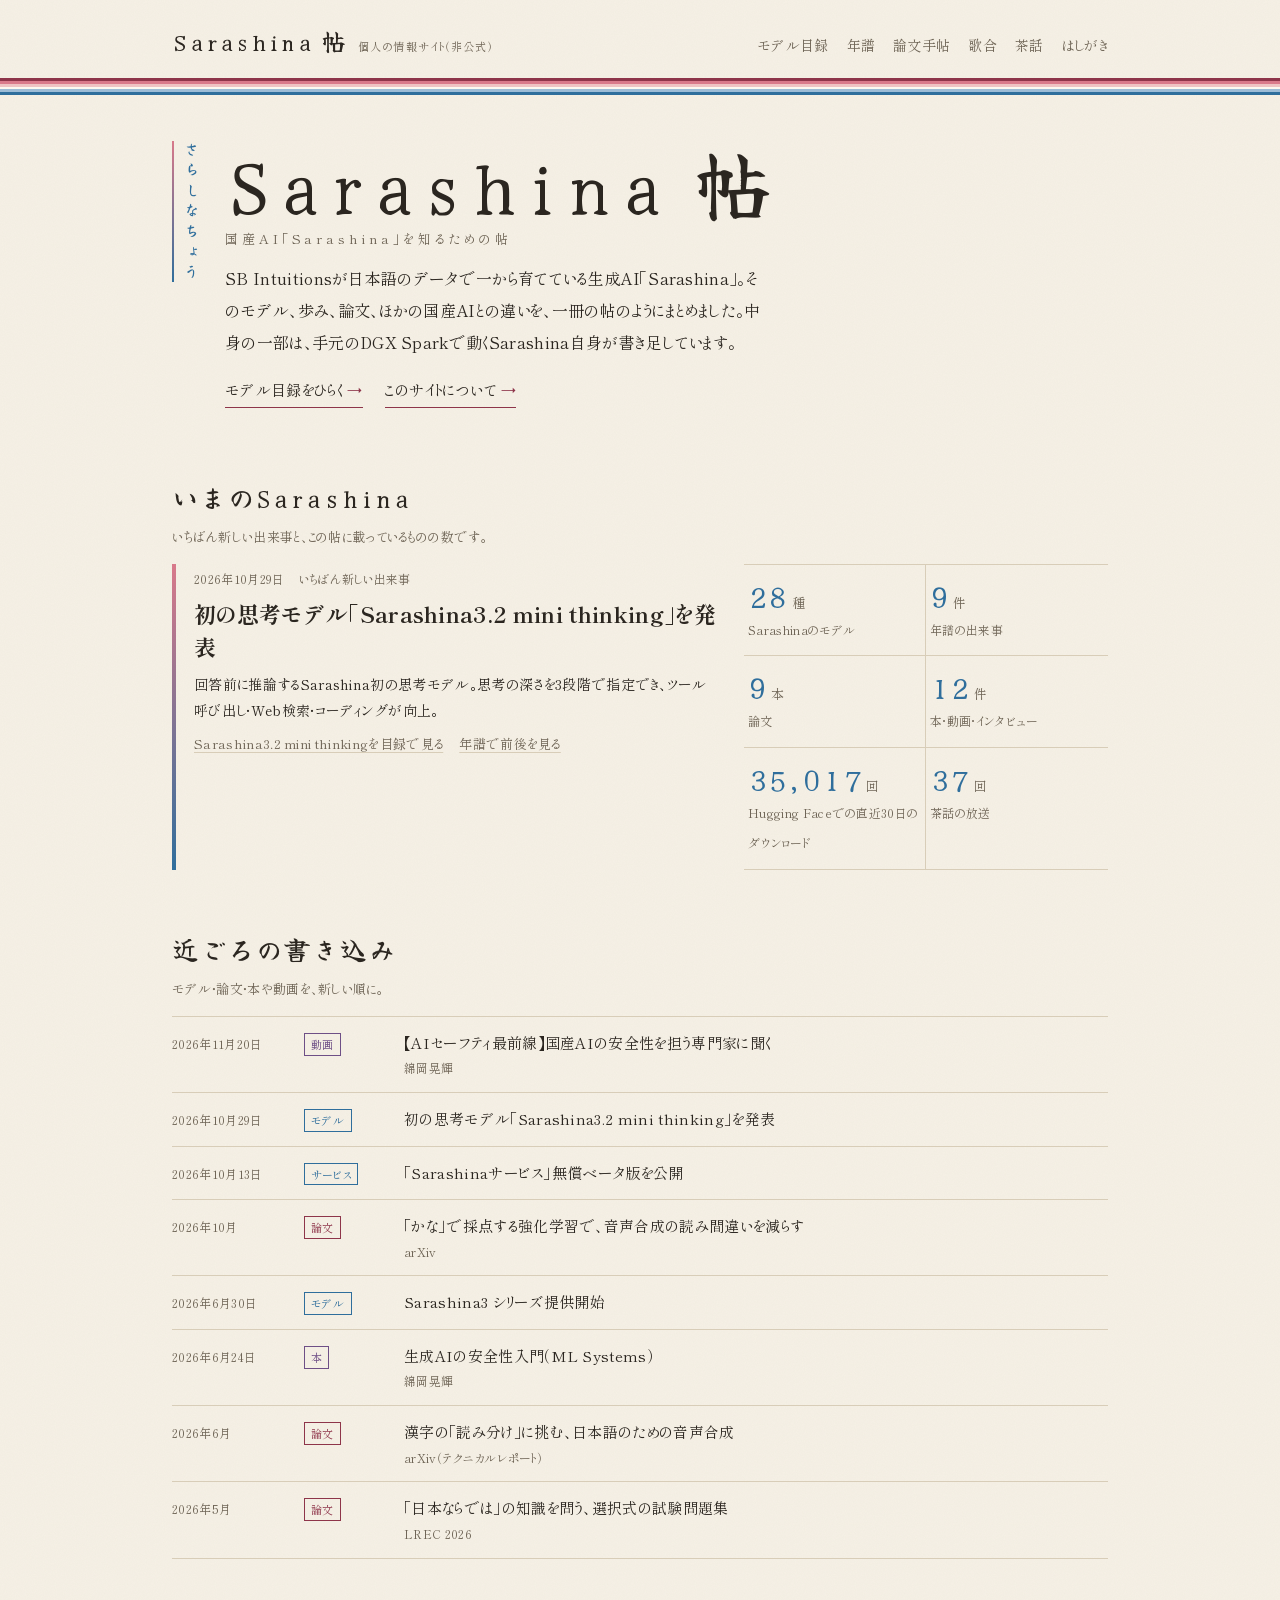
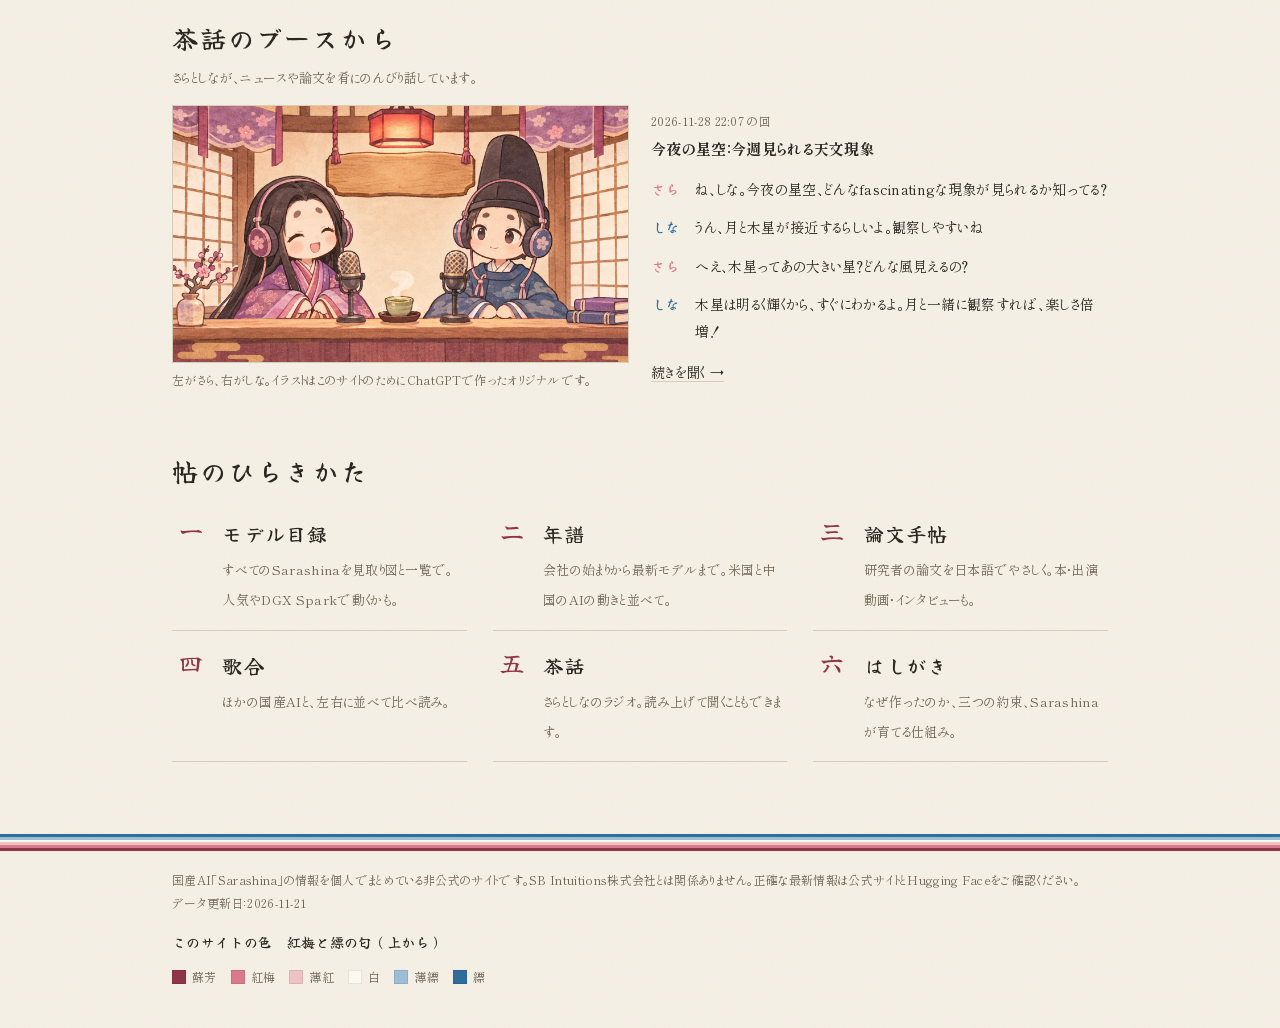
==== commit 105cd93c: "茶話 2026-11-28 22:07：今夜の星空：今週見られる天文現象" ====
--- a/docs/index.html
+++ b/docs/index.html
@@ -255,7 +255,7 @@
 </main>
 <footer class="colophon"><div class="colophon-inner">国産AI「Sarashina」の情報を個人でまとめている非公式のサイトです。SB Intuitions株式会社とは関係ありません。正確な最新情報は公式サイトとHugging Faceをご確認ください。<br>データ更新日：<span id="updated"></span><div class="irome-title">このサイトの色　紅梅と縹の匂（上から）</div><div class="irome"><span style="--c:var(--suou)"><i></i>蘇芳</span><span style="--c:var(--kobai)"><i></i>紅梅</span><span style="--c:var(--usubeni)"><i></i>薄紅</span><span style="--c:var(--shiro)"><i></i>白</span><span style="--c:var(--usuhanada)"><i></i>薄縹</span><span style="--c:var(--hanada)"><i></i>縹</span></div></div></footer>
 
-<script id="site-data" type="application/json">{"updated_at": "2026-11-21", "models": [{"id": "sarashina1-7b", "name": "Sarashina1-7B", "generation": "Sarashina1", "kind": "base", "modality": ["text"], "params_b": 7, "architecture": "GPT-NeoX（RoPE）", "training_tokens": "1.0T", "context_length": null, "license": {"name": "MIT", "commercial": true}, "availability": "open_weights", "released": "2024-06-07", "hf_repo": "sbintuitions/sarashina1-7b", "spark": "ok", "notes": "指示チューニングなしの事前学習モデル。", "sources": ["https://huggingface.co/sbintuitions/sarashina1-65b"]}, {"id": "sarashina1-13b", "name": "Sarashina1-13B", "generation": "Sarashina1", "kind": "base", "modality": ["text"], "params_b": 13, "architecture": "GPT-NeoX（RoPE）", "training_tokens": "1.0T", "context_length": null, "license": {"name": "MIT", "commercial": true}, "availability": "open_weights", "released": "2024-06-07", "hf_repo": "sbintuitions/sarashina1-13b", "spark": "ok", "notes": "指示チューニングなしの事前学習モデル。", "sources": ["https://huggingface.co/sbintuitions/sarashina1-65b"]}, {"id": "sarashina1-65b", "name": "Sarashina1-65B", "generation": "Sarashina1", "kind": "base", "modality": ["text"], "params_b": 65, "architecture": "GPT-NeoX（RoPE）、80層、語彙51,200", "training_tokens": "800B", "context_length": null, "license": {"name": "MIT", "commercial": true}, "availability": "open_weights", "released": "2024-06-07", "hf_repo": "sbintuitions/sarashina1-65b", "spark": "quant", "notes": "日本語Common Crawl（クリーニング後 約550Bトークン）で学習。指示チューニングなし。", "sources": ["https://huggingface.co/sbintuitions/sarashina1-65b"]}, {"id": "sarashina2-7b", "name": "Sarashina2-7B", "generation": "Sarashina2", "kind": "base", "modality": ["text"], "params_b": 7, "architecture": "Llama系（RoPE、SwiGLU）、語彙102,400", "training_tokens": "2.1T", "context_length": null, "license": {"name": "MIT", "commercial": true}, "availability": "open_weights", "released": "2024-06-07", "hf_repo": "sbintuitions/sarashina2-7b", "spark": "ok", "notes": "トークナイザは use_fast=False 指定が必要。指示チューニングなし。", "sources": ["https://huggingface.co/sbintuitions/sarashina2-7b", "https://labindex.pages.dev/outputs/sb-intuitions/sarashina2"]}, {"id": "sarashina2-13b", "name": "Sarashina2-13B", "generation": "Sarashina2", "kind": "base", "modality": ["text"], "params_b": 13, "architecture": "Llama系（RoPE、SwiGLU）、語彙102,400", "training_tokens": "2.1T", "context_length": null, "license": {"name": "MIT", "commercial": true}, "availability": "open_weights", "released": "2024-06-07", "hf_repo": "sbintuitions/sarashina2-13b", "spark": "ok", "notes": "Sarashina2-Vision-14Bのベース。指示チューニングなし。", "sources": ["https://labindex.pages.dev/outputs/sb-intuitions/sarashina2"]}, {"id": "sarashina2-70b", "name": "Sarashina2-70B", "generation": "Sarashina2", "kind": "base", "modality": ["text"], "params_b": 70, "architecture": "Llama系、80層、隠れ次元8192、語彙102,400", "training_tokens": "2.1T", "context_length": null, "license": {"name": "MIT", "commercial": true}, "availability": "open_weights", "released": "2024-08-06", "hf_repo": "sbintuitions/sarashina2-70b", "spark": "quant", "notes": "Sarashina2-8x70Bのベース。指示チューニングなし。", "sources": ["https://labindex.pages.dev/outputs/sb-intuitions/sarashina2"]}, {"id": "sarashina2-8x70b", "name": "Sarashina2-8x70B", "generation": "Sarashina2", "kind": "base", "modality": ["text"], "params_b": 465, "architecture": "MoE（Sarashina2-70Bをsparse upcycling）", "training_tokens": null, "context_length": null, "license": {"name": "Sarashina Model NonCommercial License", "commercial": false}, "availability": "open_weights", "released": "2024-11-05", "hf_repo": "sbintuitions/sarashina2-8x70b", "spark": "no", "notes": "公式発表は2024-11-08。BF16推論にはH100×16台が必要とされる。「4,600億パラメータ」はこのモデルの総パラメータ数。", "sources": ["https://huggingface.co/sbintuitions/sarashina2-8x70b", "https://www.sbintuitions.co.jp/en/news/press/20241108_01"]}, {"id": "sarashina2.1-1b", "name": "Sarashina2.1-1B", "generation": "Sarashina2.1", "kind": "base", "modality": ["text"], "params_b": 1, "architecture": null, "training_tokens": "10T（第1段階）", "context_length": null, "license": {"name": null, "commercial": null}, "availability": "open_weights", "released": "2024-11-26", "hf_repo": "sbintuitions/sarashina2.1-1b", "spark": "ok", "notes": "sarashina-embedding-v1-1bのベース。", "sources": ["https://huggingface.co/sbintuitions/sarashina2.1-1b"]}, {"id": "sarashina2.2-0.5b-instruct", "name": "Sarashina2.2-0.5B-instruct-v0.1", "generation": "Sarashina2.2", "kind": "instruct", "modality": ["text"], "params_b": 0.5, "architecture": null, "training_tokens": null, "context_length": null, "license": {"name": "MIT", "commercial": true}, "availability": "open_weights", "released": "2025-02-26", "hf_repo": "sbintuitions/sarashina2.2-0.5b-instruct-v0.1", "spark": "ok", "notes": "Japanese MT Bench 4.55。エッジ・軽量用途。", "sources": ["https://huggingface.co/sbintuitions/sarashina2.2-0.5b-instruct-v0.1"]}, {"id": "sarashina2.2-1b-instruct", "name": "Sarashina2.2-1B-instruct-v0.1", "generation": "Sarashina2.2", "kind": "instruct", "modality": ["text"], "params_b": 1, "architecture": null, "training_tokens": null, "context_length": null, "license": {"name": "MIT", "commercial": true}, "availability": "open_weights", "released": "2025-02-26", "hf_repo": "sbintuitions/sarashina2.2-1b-instruct-v0.1", "spark": "ok", "notes": "Japanese MT Bench 5.09。", "sources": ["https://huggingface.co/sbintuitions/sarashina2.2-1b-instruct-v0.1"]}, {"id": "sarashina2.2-3b-instruct", "name": "Sarashina2.2-3B-instruct-v0.1", "generation": "Sarashina2.2", "kind": "instruct", "modality": ["text"], "params_b": 3, "architecture": null, "training_tokens": null, "context_length": null, "license": {"name": "MIT", "commercial": true}, "availability": "open_weights", "released": "2025-02-26", "hf_repo": "sbintuitions/sarashina2.2-3b-instruct-v0.1", "spark": "ok", "notes": "Elyza-tasks-100 3.75、Japanese MT Bench 6.51。ローカルで動くSarashinaの本命。このサイトの更新担当候補。", "sources": ["https://huggingface.co/sbintuitions/sarashina2.2-3b-instruct-v0.1"]}, {"id": "sarashina2.2-base", "name": "Sarashina2.2-0.5B / 1B / 3B（事前学習）", "generation": "Sarashina2.2", "kind": "base", "modality": ["text"], "params_b": 3, "architecture": null, "training_tokens": null, "context_length": null, "license": {"name": "MIT", "commercial": true}, "availability": "open_weights", "released": "2025-03-03", "hf_repo": "sbintuitions/sarashina2.2-3b", "spark": "ok", "notes": "0.5B・1B・3Bの3サイズ。3段階の学習で構築。ファインチューニングの土台向け。", "sources": ["https://huggingface.co/sbintuitions/sarashina2.2-3b", "https://huggingface.co/sbintuitions/sarashina2.2-1b"], "short": "0.5〜3B", "hf_repos": ["sbintuitions/sarashina2.2-0.5b", "sbintuitions/sarashina2.2-1b", "sbintuitions/sarashina2.2-3b"]}, {"id": "sarashina2-vision-8b", "name": "Sarashina2-Vision-8B", "generation": "Sarashina2", "kind": "vision", "modality": ["text", "image"], "params_b": 8, "architecture": null, "training_tokens": null, "context_length": null, "license": {"name": null, "commercial": null}, "availability": "open_weights", "released": "2025-03-09", "hf_repo": "sbintuitions/sarashina2-vision-8b", "spark": "ok", "notes": "画像理解（VLM）。", "sources": ["https://huggingface.co/sbintuitions/sarashina2-vision-8b"]}, {"id": "sarashina2-vision-14b", "name": "Sarashina2-Vision-14B", "generation": "Sarashina2", "kind": "vision", "modality": ["text", "image"], "params_b": 14, "architecture": "Sarashina2-13B ＋ Qwen2-VL-7Bの画像エンコーダ", "training_tokens": null, "context_length": null, "license": {"name": "MIT", "commercial": true}, "availability": "open_weights", "released": "2025-03-09", "hf_repo": "sbintuitions/sarashina2-vision-14b", "spark": "ok", "notes": "画像理解（VLM）。", "sources": ["https://huggingface.co/sbintuitions/sarashina2-vision-14b"]}, {"id": "sarashina-embedding-v1-1b", "name": "Sarashina-Embedding-v1-1B", "generation": "Embedding", "kind": "embedding", "modality": ["text"], "params_b": 1.2, "architecture": "Sarashina2.1-1Bベース、1,792次元", "training_tokens": null, "context_length": 8192, "license": {"name": "Sarashina Model NonCommercial License", "commercial": false}, "availability": "open_weights", "released": "2024-11-22", "hf_repo": "sbintuitions/sarashina-embedding-v1-1b", "spark": "ok", "notes": "公開当時、JMTEB 16データセット平均で最高水準。", "sources": ["https://huggingface.co/sbintuitions/sarashina-embedding-v1-1b"], "lineage": "Sarashina2.1"}, {"id": "sarashina-embedding-v2-1b", "name": "Sarashina-Embedding-v2-1B", "generation": "Embedding", "kind": "embedding", "modality": ["text"], "params_b": 1, "architecture": null, "training_tokens": null, "context_length": 8192, "license": {"name": "Sarashina Model NonCommercial License", "commercial": false}, "availability": "open_weights", "released": "2025-07-30", "hf_repo": "sbintuitions/sarashina-embedding-v2-1b", "spark": "ok", "notes": "", "sources": ["https://www.issoh.co.jp/tech/details/11856/"], "lineage": "Sarashina2.2"}, {"id": "sarashina2.2-vision-3b", "name": "Sarashina2.2-Vision-3B", "generation": "Sarashina2.2", "kind": "vision", "modality": ["text", "image"], "params_b": 3.8, "architecture": null, "training_tokens": null, "context_length": null, "license": {"name": "MIT", "commercial": true}, "availability": "open_weights", "released": "2025-11-19", "hf_repo": "sbintuitions/sarashina2.2-vision-3b", "spark": "ok", "notes": "画像理解（VLM）。", "sources": ["https://www.issoh.co.jp/tech/details/11856/"]}, {"id": "sarashina2-mini", "name": "Sarashina2 mini", "generation": "Sarashina2", "kind": "instruct", "modality": ["text"], "params_b": null, "architecture": null, "training_tokens": null, "context_length": null, "license": {"name": "API（提供元の利用規約に従う）", "commercial": null}, "availability": "api", "released": "2025-11", "hf_repo": null, "spark": "api", "notes": "商用APIとして提供。Sarashina3の提供開始に伴い、旧Sarashina APIは新規申し込みを終了。", "sources": ["https://weel.co.jp/media/tech/sarashina/", "https://www.issoh.co.jp/tech/details/11856/"]}, {"id": "sarashina2.2-ocr", "name": "Sarashina2.2-OCR", "generation": "Sarashina2.2", "kind": "ocr", "modality": ["text", "image"], "params_b": 3, "architecture": null, "training_tokens": null, "context_length": null, "license": {"name": "MIT", "commercial": true}, "availability": "open_weights", "released": "2026-03-22", "hf_repo": "sbintuitions/sarashina2.2-ocr", "spark": "ok", "notes": "日英ドキュメントOCR。縦書きや複雑なレイアウトの日本語文書に強い（VJRODaでCER 22.6）。HF上の表示は4B。", "sources": ["https://huggingface.co/sbintuitions/sarashina2.2-ocr", "https://www.issoh.co.jp/tech/details/11856/"]}, {"id": "sarashina2.2-tts", "name": "Sarashina2.2-TTS", "generation": "Sarashina2.2", "kind": "tts", "modality": ["text", "audio"], "params_b": 0.8, "architecture": "Sarashina2.2-0.5Bベース", "training_tokens": null, "context_length": null, "license": {"name": "Sarashina Model NonCommercial License", "commercial": false}, "availability": "open_weights", "released": "2026-04-16", "hf_repo": "sbintuitions/sarashina2.2-tts", "spark": "ok", "notes": "日本語中心の音声合成。短い参照音声からのゼロショット話者生成、ナレーション・放送・会話などの話し方、日英の混在に対応。", "sources": ["https://huggingface.co/sbintuitions/sarashina2.2-tts"]}, {"id": "sarashina3-mini", "name": "Sarashina3 mini", "generation": "Sarashina3", "kind": "instruct", "modality": ["text"], "params_b": null, "architecture": "フルスクラッチ開発", "training_tokens": "約30T", "context_length": 131072, "license": {"name": "API（提供元の利用規約に従う）", "commercial": null}, "availability": "api", "released": "2026-06-30", "hf_repo": null, "spark": "api", "notes": "標準モデル。ツール呼び出し対応。公式評価で全体的にGPT-4.1やQwen3-235B-A22B-Instruct-2507と同程度、日本文化QA（JamC-QA）では上回る。Cloud PF Type Aと、無償ベータの「Sarashinaサービス」で利用可能。", "sources": ["https://www.sbintuitions.co.jp/blog/entry/2026/06/30/100000/", "https://docs.sarashina.ai/models"]}, {"id": "sarashina3-nano", "name": "Sarashina3 nano", "generation": "Sarashina3", "kind": "instruct", "modality": ["text"], "params_b": null, "architecture": "フルスクラッチ開発", "training_tokens": "約30T", "context_length": 131072, "license": {"name": "API（提供元の利用規約に従う）", "commercial": null}, "availability": "api", "released": "2026-06-30", "hf_repo": null, "spark": "api", "notes": "軽量・高速モデル。分類・タグ付け・要約などの大量処理向け。公式評価で日本語などでQwen3-4B-Instruct-2507を上回る。", "sources": ["https://www.sbintuitions.co.jp/blog/entry/2026/06/30/100000/", "https://docs.sarashina.ai/models"]}, {"id": "sarashina3-guard", "name": "Sarashina3 guard", "generation": "Sarashina3", "kind": "guard", "modality": ["text"], "params_b": null, "architecture": null, "training_tokens": null, "context_length": 65536, "license": {"name": "API（提供元の利用規約に従う）", "commercial": null}, "availability": "api", "released": "2026-06-30", "hf_repo": null, "spark": "api", "notes": "入力の安全性を判定する専用モデル（文章は生成しない）。有害な入力にはT1〜T12のカテゴリコードを返す。", "sources": ["https://docs.sarashina.ai/models"]}, {"id": "sarashina3-embedding", "name": "Sarashina3 embedding", "generation": "Sarashina3", "kind": "embedding", "modality": ["text"], "params_b": null, "architecture": "1,536次元（256次元まで削減可）", "training_tokens": null, "context_length": 8000, "license": {"name": "API（提供元の利用規約に従う）", "commercial": null}, "availability": "api", "released": "2026-06-30", "hf_repo": null, "spark": "api", "notes": "検索・分類・クラスタリングなど7種類のタスク指定に対応。", "sources": ["https://docs.sarashina.ai/models"]}, {"id": "sarashina3-rerank", "name": "Sarashina3 rerank", "generation": "Sarashina3", "kind": "rerank", "modality": ["text"], "params_b": null, "architecture": "クロスエンコーダ", "training_tokens": null, "context_length": 8000, "license": {"name": "API（提供元の利用規約に従う）", "commercial": null}, "availability": "api", "released": "2026-06-30", "hf_repo": null, "spark": "api", "notes": "検索結果やRAG候補の並べ替え。独自の順位付けルールを指定できるCUSTOMIZEモードあり。", "sources": ["https://docs.sarashina.ai/models"]}, {"id": "sarashina3-translate", "name": "Sarashina3 translate", "generation": "Sarashina3", "kind": "translate", "modality": ["text"], "params_b": null, "architecture": null, "training_tokens": null, "context_length": null, "license": {"name": "API（提供元の利用規約に従う）", "commercial": null}, "availability": "api", "released": "2026-10-13", "hf_repo": null, "spark": "api", "notes": "日英・英日翻訳。無償ベータ「Sarashinaサービス」で公開。後継はSarashina3.2 translate。", "sources": ["https://www.watch.impress.co.jp/docs/news/2147706.html"]}, {"id": "sarashina3.2-mini-thinking", "name": "Sarashina3.2 mini thinking", "generation": "Sarashina3.2", "kind": "thinking", "modality": ["text"], "params_b": null, "architecture": null, "training_tokens": null, "context_length": 131072, "license": {"name": "API（提供元の利用規約に従う）", "commercial": null}, "availability": "api", "released": "2026-10-29", "hf_repo": null, "spark": "api", "notes": "Sarashina初の思考（推論）モデル。reasoning_effortでlow/medium/highの3段階を指定。ツール呼び出し・Web検索・コーディングが向上。", "sources": ["https://www.sbbit.jp/article/cont1/187994", "https://docs.sarashina.ai/models"]}, {"id": "sarashina3.2-translate", "name": "Sarashina3.2 translate", "generation": "Sarashina3.2", "kind": "translate", "modality": ["text"], "params_b": null, "architecture": null, "training_tokens": null, "context_length": null, "license": {"name": "API（提供元の利用規約に従う）", "commercial": null}, "availability": "api", "released": null, "hf_repo": null, "spark": "api", "notes": "Sarashina3 translateの後継。入力は最大5,000文字。日本語出力の文体（である調／です・ます調）を指定可能（ベータ）。", "sources": ["https://docs.sarashina.ai/models"]}], "events": [{"id": "founded", "date": "2023-08-04", "kind": "company", "title": "SB Intuitions が本格稼働", "summary": "2023年3月に準備会社として設立され、8月1日に社名をSB Intuitionsに変更。日本語に特化した国産LLMの研究開発会社として本格稼働を発表。", "models": [], "sources": ["https://www.softbank.jp/corp/news/press/sbkk/2023/20230804_02"]}, {"id": "sarashina1-2-open", "date": "2024-06-14", "kind": "release", "title": "Sarashina1・Sarashina2 を同時公開", "summary": "条件の異なる2系統の事前学習モデルを研究開発の促進のために公開。どちらも指示チューニングなしのモデル。", "models": ["sarashina1-7b", "sarashina1-13b", "sarashina1-65b", "sarashina2-7b", "sarashina2-13b"], "sources": ["https://www.sbintuitions.co.jp/en/news/press/20240614_01/"]}, {"id": "sarashina2-70b-open", "date": "2024-08-07", "kind": "release", "title": "Sarashina2-70B を公開", "summary": "700億パラメータのモデルをMITライセンスで公開。のちの8x70Bのベースになる。", "models": ["sarashina2-70b"], "sources": ["https://www.sbintuitions.co.jp/en/news/press/20240614_01/"]}, {"id": "sarashina2-8x70b-open", "date": "2024-11-08", "kind": "release", "title": "Sarashina2-8x70B（4,600億パラメータ級MoE）を公開", "summary": "Sarashina2-70Bをsparse upcyclingで拡張したMixture-of-Expertsモデル。社内の複数の日本語ベンチマークで最高性能。", "models": ["sarashina2-8x70b"], "sources": ["https://www.sbintuitions.co.jp/en/news/press/20241108_01"]}, {"id": "sarashina2-mini-api", "date": "2025-11", "kind": "service", "title": "Sarashina2 mini の商用API提供を開始", "summary": "Sarashinaシリーズとして初めて、商用APIとして提供。", "models": ["sarashina2-mini"], "sources": ["https://weel.co.jp/media/tech/sarashina/"]}, {"id": "cloud-pf-type-a", "date": "2026-04-17", "kind": "service", "title": "ソフトバンクが「Cloud PF Type A」でのSarashina提供を発表", "summary": "Oracle Alloyを採用したソブリンクラウドで、Sarashinaを使った生成AIサービスを6月から順次提供すると発表。", "models": [], "sources": ["https://internet.watch.impress.co.jp/docs/news/2102336.html"]}, {"id": "sarashina3-launch", "date": "2026-06-30", "kind": "release", "title": "Sarashina3 シリーズ提供開始", "summary": "約30兆トークンで学習したフルスクラッチの第3世代。mini・nano・guard・embedding・rerankの5モデルを、国内データセンターのCloud PF Type Aで提供。", "models": ["sarashina3-mini", "sarashina3-nano", "sarashina3-guard", "sarashina3-embedding", "sarashina3-rerank"], "sources": ["https://www.sbintuitions.co.jp/blog/entry/2026/06/30/100000/", "https://www.sbbit.jp/article/cont1/185977"]}, {"id": "sarashina-service-beta", "date": "2026-10-13", "kind": "service", "title": "「Sarashinaサービス」無償ベータ版を公開", "summary": "Googleアカウントで誰でも使えるAPIとチャットを無料で公開。translateを加えた6モデルが利用可能に。", "models": ["sarashina3-translate"], "sources": ["https://www.watch.impress.co.jp/docs/news/2147706.html"]}, {"id": "sarashina3.2-thinking", "date": "2026-10-29", "kind": "release", "title": "初の思考モデル「Sarashina3.2 mini thinking」を発表", "summary": "回答前に推論するSarashina初の思考モデル。思考の深さを3段階で指定でき、ツール呼び出し・Web検索・コーディングが向上。", "models": ["sarashina3.2-mini-thinking"], "sources": ["https://www.sbbit.jp/article/cont1/187994"]}], "world": [{"id": "gpt-4", "date": "2023-03-14", "company": "openai", "title": "GPT-4 発表", "summary": "画像入力にも対応したマルチモーダルモデル。有料のChatGPT Plusで提供開始。", "sources": ["https://openai.com/GPT-4", "https://forest.watch.impress.co.jp/docs/news/1485848.html"]}, {"id": "gemini-1", "date": "2023-12-06", "company": "google", "title": "Gemini 1.0 発表", "summary": "Ultra・Pro・Nanoの3サイズ。最初からマルチモーダルで学習したモデルとして登場し、Bardに搭載。", "sources": ["https://news.mynavi.jp/article/20231207-2834930/"]}, {"id": "gpt-4o", "date": "2024-05-13", "company": "openai", "title": "GPT-4o 発表", "summary": "テキスト・音声・画像をリアルタイムに扱うモデル。ChatGPTの無料ユーザーにも提供。", "sources": ["https://openai.com/ja-JP/index/hello-gpt-4o/"]}, {"id": "claude-3-5-sonnet", "date": "2024-06-20", "company": "anthropic", "title": "Claude 3.5 Sonnet 発表", "summary": "Claude 3 Opusの2倍の速度で、多くのベンチマークでGPT-4oと同等以上。", "sources": ["https://forest.watch.impress.co.jp/docs/news/1602260.html"]}, {"id": "deepseek-v3", "date": "2024-12-26", "company": "deepseek", "title": "DeepSeek-V3 公開", "summary": "総パラメータ6710億（うち370億が動く）のMoEモデルを重みごと公開。GPT-4o級の性能を、制限付きのH800 GPUと低い学習費用で実現したとされ、翌月の騒ぎの下地になった。", "sources": ["https://www.deepseek.com/en/news/deepseek-v3/", "https://gigazine.net/gsc_news/en/20241227-deepseek-v3"]}, {"id": "deepseek-shock", "date": "2025-01-27", "company": "deepseek", "title": "DeepSeekショック（DeepSeek-R1）", "summary": "1月に公開された推論モデルR1がOpenAI o1に迫ると話題になり、米国市場でAI関連株が急落。エヌビディアは1日で株価が約17%下がり、時価総額が史上最大の5890億ドル減った。", "sources": ["https://forbesjapan.com/articles/detail/76755", "https://www.businessinsider.jp/article/stock-selloff-ai-deepseek-nvidia-investing-bull-market-strategy-2025-1/"]}, {"id": "qwen3", "date": "2025-04-29", "company": "alibaba", "title": "Qwen3 公開（アリババ）", "summary": "0.6B〜32Bの6モデルと、MoEの30B・235Bの計8モデルをすべてオープンに。考える／考えないを切り替える「ハイブリッド推論」を初めて搭載。", "sources": ["https://cloud.watch.impress.co.jp/docs/news/2011436.html", "https://www.alibabacloud.com/press-room/alibaba-introduces-qwen3-setting-new-benchmark"]}, {"id": "kimi-k2", "date": "2025-07-11", "company": "moonshot", "title": "Kimi K2 公開（Moonshot AI）", "summary": "総パラメータ1兆のMoEモデルをオープンに公開。独自の最適化手法MuonClipで大規模な学習を安定させ、コーディングやエージェントの性能で注目された。", "sources": ["https://www.itmedia.co.jp/aiplus/articles/2507/15/news051.html", "https://gihyo.jp/article/2025/07/kimi-k2"]}, {"id": "glm-4-5", "date": "2025-07-28", "company": "zhipu", "title": "GLM-4.5 公開（Zhipu AI、のちのZ.ai）", "summary": "推論・コーディング・エージェントを一つにまとめたオープンモデル。この頃から社名をZ.aiとして海外展開を強める。", "sources": ["https://www.digitimes.com/news/a20250729VL204.html", "https://simonwillison.net/2025/Jul/28/"]}, {"id": "gpt-5", "date": "2025-08-07", "company": "openai", "title": "GPT-5 発表", "summary": "高速応答と深い推論を自動で切り替える統合システム。無料ユーザーを含む全ユーザーに提供。", "sources": ["https://openai.com/ja-JP/index/gpt-5-new-era-of-work/"]}, {"id": "kimi-k2-thinking", "date": "2025-11-06", "company": "moonshot", "title": "Kimi K2 Thinking 公開", "summary": "K2に考える力を加えたオープンな推論モデル。人の手を借りずに200〜300回続けて道具を呼び出せるとされた。", "sources": ["https://siliconangle.com/2025/11/07/moonshot-launches-open-source-kimi-k2-thinking-ai-trillion-parameters-reasoning-capabilities/"]}, {"id": "gemini-3", "date": "2025-11-18", "company": "google", "title": "Gemini 3 発表", "summary": "Gemini 3 Proを公開。推論とマルチモーダル理解で前世代のGemini 2.5 Proを大きく上回る。", "sources": ["https://news.mynavi.jp/article/20251119-3687422/"]}, {"id": "claude-opus-4-6", "date": "2026-02-05", "company": "anthropic", "title": "Claude Opus 4.6 発表", "summary": "コーディングと長時間の作業継続を強化。Opusクラスで初めて100万トークンの文脈（ベータ）に対応。", "sources": ["https://itbrief.co.uk/story/anthropic-unveils-claude-opus-4-6-for-deeper-coding-work"]}, {"id": "glm-5", "date": "2026-02-11", "company": "zhipu", "title": "GLM-5 公開（Z.ai）", "summary": "総パラメータ7440億のオープンモデルをMITライセンスで公開。「長い作業をこなすエージェント」を前面に出し、Claude Opus 4.5に迫るとした。Zhipuは同年1月に香港で上場。", "sources": ["https://huggingface.co/blog/mlabonne/glm-5", "https://the-decoder.com/chinese-ai-lab-zhipu-releases-glm-5-under-mit-license-claims-parity-with-top-western-models/"]}, {"id": "qwen3-5", "date": "2026-02-16", "company": "alibaba", "title": "Qwen3.5 公開（アリババ）", "summary": "文章・画像・動画をはじめから一緒に学んだネイティブなマルチモーダルモデル。旗艦の397B-A17Bを重みごと公開し、春節前の中国勢の新モデルラッシュの一つになった。", "sources": ["https://www.alibabagroup.com/document-1960233590314762240", "https://gigazine.net/gsc_news/en/20260217-qwen3-5-397b-a17b"]}, {"id": "claude-mythos-preview", "date": "2026-04-07", "company": "anthropic", "title": "Claude Mythos Preview 発表", "summary": "高度なサイバー能力を持つため、一部の組織に限定して提供された最上位モデル。", "sources": ["https://gigazine.net/news/20260610-claude-mythos-fable/"]}, {"id": "deepseek-v4", "date": "2026-04-24", "company": "deepseek", "title": "DeepSeek-V4 プレビュー公開", "summary": "R1からほぼ1年。V4-ProとV4-Flashの2種類を重みごと公開し、100万トークンの文脈を安く使えることを打ち出した。", "sources": ["https://www.deepseek.com/en/transparency/", "https://thenextweb.com/news/deepseek-v4-pro-flash-launch-open-source"]}, {"id": "gemini-3-5-flash", "date": "2026-05", "company": "google", "title": "Gemini 3.5 Flash 発表（Google I/O 2026）", "summary": "Gemini 3.5ファミリーの第一弾。高速なFlash系ながらGemini 3.1 Pro並みの賢さ。", "sources": ["https://k-tai.watch.impress.co.jp/docs/news/2110020.html"]}, {"id": "claude-fable-5", "date": "2026-06-09", "company": "anthropic", "title": "Claude Fable 5・Mythos 5 発表", "summary": "Mythosクラスの能力をセーフガード付きで初めて一般公開。", "sources": ["https://www.itmedia.co.jp/news/article/2606/10/1260610058/"]}, {"id": "glm-5-2", "date": "2026-06-13", "company": "zhipu", "title": "GLM-5.2 公開（Z.ai）", "summary": "長時間の自律的なコーディング向けの旗艦モデル。100万トークンの文脈に対応し、重みはMITライセンスで公開。", "sources": ["https://aiweekly.co/alerts/zais-glm-52-brings-1m-token-context-to-open-weight-coding", "https://infoworld.com/article/4186136/z-ai-pitches-glm-5-2-for-long-running-software-engineering-tasks.html"]}, {"id": "gpt-5-6", "date": "2026-06-26", "company": "openai", "title": "GPT-5.6（Sol・Terra・Luna）発表", "summary": "米国政府の要請により、限定プレビューから段階的に提供。", "sources": ["https://openai.com/ja-JP/index/previewing-gpt-5-6-sol/"]}, {"id": "kimi-k3", "date": "2026-07-16", "company": "moonshot", "title": "Kimi K3 発表（Kimiショック）", "summary": "総パラメータ2.8兆の、過去最大級のオープンウェイトモデル。Arenaのコーディング部門で中国のモデルとして初めて首位になり、「DeepSeekショックの再来」と言われた。", "sources": ["https://axios.com/2026/07/16/moonshot-kimi-ai-china-model-openai-anthropic", "https://english.ahram.org.eg/News/573092.aspx", "https://agora-web.jp/archives/260717062310.html"]}, {"id": "gemini-3-6-flash", "date": "2026-07-21", "company": "google", "title": "Gemini 3.6 Flash など3モデル発表", "summary": "効率と価格を重視した新モデル群。Gemini 4の事前学習も予告。", "sources": ["https://forest.watch.impress.co.jp/docs/news/2126740.html"]}, {"id": "gpt-6-astra", "date": "2026-09-03", "company": "openai", "title": "GPT-6 Astra 発表", "summary": "コンピューター操作やコーディングを大きく強化した新世代モデル。一部の組織から提供開始。", "sources": ["https://openai.com/ja-JP/index/gpt-6-astra/"]}], "papers": [{"id": "kana-reward-rl", "title": "Pronunciation-Oriented Reinforcement Learning for Japanese Text-to-Speech with Kana-Domain ASR Rewards", "title_ja": "「かな」で採点する強化学習で、音声合成の読み間違いを減らす", "authors": ["Shiao Zhu", "Lianbo Liu", "Kai Washizaki", "Koki Nikaido", "Yui Sudo"], "venue": "arXiv", "date": "2026-10", "topic": "speech", "summary": "音声合成の強化学習で、漢字かな交じりの文字起こしではなく「かな」の読みで正誤を採点する方法を提案。", "points": ["漢字は文脈で読みが変わり、同じ読みでも書き方が複数あるため、普通の文字起こしで採点すると読み間違いを見逃しやすい。", "かなで書き起こす音声認識モデルを使って報酬を計算し、GRPOで学習させた。", "狙った漢字の読み誤りが相対的に約26%減り、良い状態に達するまでの学習量も大幅に少なくて済んだ。"], "sarashina": "Sarashina2.2-TTSの言語モデル部分をそのまま学習の出発点にした、TTSの続編にあたる研究。", "models": ["sarashina2.2-tts"], "links": {"paper": "https://arxiv.org/abs/2610.07575"}, "sources": ["https://arxiv.org/html/2610.07575v1"]}, {"id": "sarashina2.2-tts", "title": "Sarashina2.2-TTS: Tackling Kanji Polyphony in Japanese Speech Generation via Data Scaling and Targeted Data Synthesis", "title_ja": "漢字の「読み分け」に挑む、日本語のための音声合成", "authors": ["Lianbo Liu", "Shiao Zhu", "Kai Washizaki", "Reo Yoneyama", "Haesung Jeon", "Mengjie Zhao", "Yusuke Fujita", "Hao Shi", "Nao Yoshida", "Yuan Gao", "Roman Koshkin", "Yukiya Hono", "Yui Sudo"], "venue": "arXiv（テクニカルレポート）", "date": "2026-06", "topic": "speech", "summary": "LLMをもとにした音声合成は英語・中国語中心で進んできたが、日本語に特有の「同じ漢字の読み分け」に正面から取り組んだ。", "points": ["音声データを大規模に増やすことと、読み間違えやすい箇所を狙って学習データを合成することの二本立て。", "評価用に、常用漢字の文脈ごとの読みを確かめる「常用漢字読みベンチマーク」も公開。", "短い参照音声から話者の声を再現するゼロショット生成にも対応。"], "sarashina": "Sarashina2.2-0.5Bを土台にした音声合成モデルで、重みとコードも公開されている（非商用ライセンス）。", "models": ["sarashina2.2-tts"], "links": {"paper": "https://arxiv.org/abs/2606.25369", "code": "https://github.com/sbintuitions/sarashina2.2-tts"}, "sources": ["https://arxiv.org/html/2606.25369v1", "https://huggingface.co/sbintuitions/sarashina2.2-tts"]}, {"id": "jamc-qa", "title": "JamC-QA: A Multiple-Choice Question Answering Benchmark for Japan-Specific Knowledge", "title_ja": "「日本ならでは」の知識を問う、選択式の試験問題集", "authors": ["Teruaki Oka", "Tomohide Shibata", "Nao Yoshida"], "venue": "LREC 2026", "date": "2026-05", "topic": "evaluation", "summary": "英語からの翻訳や資格試験由来ではない、日本固有の知識を測るための評価用データを一から作った。", "points": ["人が一から書いた2,309問で、文化・風習・地域・地理・歴史・行政・法律・医療の8分野。", "簡単すぎる問題は弱いモデルで解かせてふるい落とした。", "一般的なベンチマークで強い多言語モデルも日本固有の話題では伸び悩み、日本語モデルは文化や地域の知識で強みを見せた。"], "sarashina": "公開モデルの中ではSarashina2-8x70Bが最も高い正答率（約0.725）。Sarashina3の公式評価でも、日本文化の知識を測る指標として使われている。", "models": ["sarashina2-8x70b", "sarashina3-mini"], "links": {"paper": "https://aclanthology.org/2026.lrec-1.356/"}, "sources": ["https://aclanthology.org/2026.lrec-1.356.pdf"]}, {"id": "jmteb", "title": "JMTEB and JMTEB-lite: Japanese Massive Text Embedding Benchmark and Its Lightweight Version", "title_ja": "日本語の「文章ベクトル化」を測るものさしと、その軽量版", "authors": ["Shengzhe Li", "Masaya Ohagi", "Ryokan Ri", "Akihiko Fukuchi", "Tomohide Shibata", "Daisuke Kawahara"], "venue": "LREC 2026", "date": "2026-05", "topic": "evaluation", "summary": "検索やRAGの土台になる日本語テキスト埋め込みモデルを、5種類のタスク・28データセットで総合評価するベンチマーク。", "points": ["全部を回すと時間と計算資源がかかるため、手強い「紛らわしい文書」は残しつつ簡単な文書を減らした軽量版JMTEB-liteも作った。", "軽量版は平均で約5倍速く、モデルの順位や点数は本家とほぼ一致。", "40モデルを比べた結果、検索性能を大きく左右していたのは弱教師ありの事前学習だった。"], "sarashina": "Sarashina-Embedding-v1-1Bは公開当時このJMTEBで最高水準の平均点を記録。Sarashina3 embeddingの性能もJMTEBの点数で示されている。", "models": ["sarashina-embedding-v1-1b", "sarashina-embedding-v2-1b", "sarashina3-embedding"], "links": {"paper": "https://aclanthology.org/2026.lrec-1.588/", "data": "https://huggingface.co/datasets/sbintuitions/JMTEB"}, "sources": ["https://aclanthology.org/2026.lrec-1.588.pdf"]}, {"id": "wso-iclr2026", "title": "Pre-training LLM without Learning Rate Decay Enhances Supervised Fine-tuning", "title_ja": "事前学習の最後に学習率を下げないほうが、仕上げの学習で伸びる", "authors": ["Kazuki Yano", "Shun Kiyono", "Sosuke Kobayashi", "Sho Takase", "Jun Suzuki"], "venue": "ICLR 2026", "date": "2026-04", "topic": "pretraining", "summary": "学習率の下げ方は事前学習の損失ではなく、指示チューニング（SFT）後の性能で評価すべきだと主張し、最後まで学習率を下げない方式を提案。", "points": ["学習率を下げる方式は事前学習の損失やゼロショットの成績では勝つが、SFTをした後の平均点では下げない方式が最も良かった。", "1Bと8BのLlama 3型モデルで確認し、中間学習を挟む3段階の設定でも同じ傾向。", "下げない方式のモデルは損失の地形が「平ら」で、平らなほどSFTで伸びやすいという関係も見つかった。"], "sarashina": "実験はLlama 3型のモデルで、Sarashinaは直接は登場しない。Sarashinaの事前学習に携わる研究者による、学習方法そのものの研究。", "models": [], "links": {"paper": "https://openreview.net/forum?id=JnebU2QLdH", "blog": "https://www.sbintuitions.co.jp/blog/entry/2026/04/23/081304"}, "sources": ["https://www.sbintuitions.co.jp/blog/entry/2026/04/23/081304"]}, {"id": "upcycling-scaling-laws", "title": "Scaling Laws for Upcycling Mixture-of-Experts Language Models", "title_ja": "小さなモデルを「作り直して」大きなMoEにするときの法則", "authors": ["Seng Pei Liew", "Takuya Kato", "Sho Takase"], "venue": "ICML 2025", "date": "2025-06", "topic": "pretraining", "summary": "学習済みの小さなモデルを再利用して、大きく効率的なMoEモデルを作る「アップサイクリング」のスケーリング則を調べた。", "points": ["学習コストを抑える手段としてのアップサイクリングを、データ量や元モデルの条件を変えて体系的に検証。", "データを増やせば増やすほど良くなるとは限らず、元のモデルがどう学習されたかにも結果が左右される。", "結果をもとに、アップサイクリングを効果的に使うための指針を示した。"], "sarashina": "Sarashina2-8x70Bは、まさにSarashina2-70Bをアップサイクリングして作られたMoEモデル。その手法を深掘りした研究。", "models": ["sarashina2-8x70b"], "links": {"paper": "https://openreview.net/forum?id=ZBBo19jldX", "blog": "https://www.sbintuitions.co.jp/blog/entry/2025/06/20/143234", "code": "https://github.com/sbintuitions/sparse-upcycling-scaling-laws"}, "sources": ["https://www.sbintuitions.co.jp/blog/entry/2025/06/20/143234"]}, {"id": "large-vocab", "title": "Large Vocabulary Size Improves Large Language Models", "title_ja": "語彙は大きいほうが、LLMは賢くなる", "authors": ["Sho Takase", "Ryokan Ri", "Shun Kiyono", "Takuya Kato"], "venue": "Findings of ACL 2025", "date": "2025-07", "topic": "pretraining", "summary": "トークナイザの語彙数を5千から50万まで変えて、英語と日本語のモデルを一から学習させ、語彙が大きいほど性能が上がることを示した。", "points": ["英語・日本語のどちらでも、大きな語彙のほうが良い結果になった。", "学習済みの英語中心モデル（Llama2 7B）を日本語で追加学習する場合に、新しい語彙へ差し替える簡単な方法も提案。", "その方法は元の語彙のまま続けるよりも良く、言語に合った語彙の大切さを示している。"], "sarashina": "Sarashina2は語彙数102,400という大きめの語彙を採用しており、日本語を少ないトークンで扱えることを強みにしている。その設計の背景にある問いを扱った研究。", "models": [], "links": {"paper": "https://aclanthology.org/2025.findings-acl.57/"}, "sources": ["https://aclanthology.org/2025.findings-acl.57.pdf", "https://www.sbintuitions.co.jp/blog/entry/2024/06/26/115641"]}, {"id": "mergeprint", "title": "MergePrint: Merge-Resistant Fingerprints for Robust Black-box Ownership Verification of Large Language Models", "title_ja": "ほかのモデルと混ぜられても消えない、LLMの「指紋」", "authors": ["Shojiro Yamabe", "Futa Waseda", "Tsubasa Takahashi", "Koki Wataoka"], "venue": "ACL 2025", "date": "2025-07", "topic": "trust", "summary": "公開したモデルが他のモデルとマージ（合成）されても、元が自分たちのモデルだと外から確かめられるようにする指紋の手法。", "points": ["モデルの中身を見られない状態（ブラックボックス）でも所有者を確認できることを目指す。", "モデルのマージで指紋が消えにくいように設計されている。"], "sarashina": "重みを公開しているSarashinaのようなモデルにとって、派生モデルの出どころを確かめる技術は将来の課題になる。Sarashinaへの適用が論文で述べられているわけではない。", "models": [], "links": {"announce": "https://www.sbintuitions.co.jp/news/info/20250630_02/"}, "sources": ["https://www.sbintuitions.co.jp/news/info/20250630_02/"]}, {"id": "persona-dpo", "title": "Persona-Consistent Dialogue Generation via Pseudo Preference Tuning", "title_ja": "キャラクターがぶれない対話AIを、手間をかけずに鍛える", "authors": ["Junya Takayama", "Masaya Ohagi", "Tomoya Mizumoto", "Katsumasa Yoshikawa"], "venue": "COLING 2025", "date": "2025-01", "topic": "dialogue", "summary": "対話AIが設定された人物像（ペルソナ）と矛盾しない返答をするよう、DPOで学習させる簡単な方法を提案。", "points": ["別の対話のペルソナとわざと入れ替えて作った返答を「悪い例」とみなし、人手で悪い例を集めなくても好みの学習ができるようにした。", "人手のラベル付けなしで、ペルソナとの一貫性を高められる。"], "sarashina": "実験にSarashina2-7B・13Bを使用。7Bでは評価スコアが47.59から61.50へ、13Bでは52.27から67.27へ上がった。", "models": ["sarashina2-7b", "sarashina2-13b"], "links": {"paper": "https://aclanthology.org/2025.coling-main.369/"}, "sources": ["https://aclanthology.org/2025.coling-main.369.pdf"]}], "kokusan": {"schema_version": 1, "updated_at": "2026-11-18", "field_notes": {"method": "scratch=フルスクラッチ（重みを一から学習） / continual=海外などの学習済みモデルに追加学習 / unknown=公開情報で確認できない", "rounds": "歌合の番。左方はいつもSarashina。result は left（左勝）/ right（右勝）/ draw（持）。判定は criterion に書いた事実だけで決め、総合的な優劣はつけない。", "gennai": "デジタル庁が政府の生成AI環境「源内」で試用する国産LLMとして2026年3月に選んだ7モデルに入っているか"}, "models": [{"id": "sarashina", "name": "Sarashina", "maker": "SB Intuitions（ソフトバンク）", "latest": "Sarashina3 / Sarashina3.2 mini thinking", "method": "scratch", "base": null, "size": "非公開（3系）／重み公開は0.5B〜3B（2.2系）など", "tokens": "約30T（Sarashina3）", "context": "128K（Sarashina3 mini・nano）", "open": "一部（2.2系はMIT、3系はAPIのみ）", "access": "無償ベータAPI・Cloud PF Type A・Hugging Face", "gennai": true, "note": "対話・思考・翻訳・埋め込み・リランク・安全判定・音声合成・OCR・画像理解まで、用途別のモデルを自社でそろえている。", "sources": ["https://www.sbintuitions.co.jp/blog/entry/2026/06/30/100000/", "https://docs.sarashina.ai/models"]}, {"id": "tsuzumi", "name": "tsuzumi 2", "maker": "NTT", "latest": "tsuzumi 2（2025年10月）", "method": "scratch", "base": null, "size": "30B", "tokens": null, "context": null, "open": "非公開（商用サービス）", "access": "オンプレミス・プライベートクラウド・Azureなど", "gennai": true, "note": "GPU1基のサーバーでも動く軽さが特長。金融・医療・自治体の専門知識を強化。", "sources": ["https://it.impress.co.jp/articles/-/28511", "https://atmarkit.itmedia.co.jp/ait/articles/2510/23/news048.html"]}, {"id": "plamo", "name": "PLaMo", "maker": "Preferred Networks（PFN）", "latest": "PLaMo 3.0 Prime（2026年6月）", "method": "scratch", "base": null, "size": null, "tokens": null, "context": "256K（PLaMo 3.0 Prime）", "open": "3.0 PrimeはAPI・オンプレミス提供", "access": "API・オンプレミス・Amazon Bedrock Marketplaceなど", "gennai": true, "note": "NICTとの共同研究による事前学習モデルがベース。じっくり考えるReasoningと速いNon-reasoningの2種類。源内に選ばれたのは前世代のPLaMo 2.0 Prime。", "sources": ["https://forest.watch.impress.co.jp/docs/news/2119200.html", "https://weel.co.jp/media/tech/plamo-3-0-prime/"]}, {"id": "llm-jp", "name": "LLM-jp", "maker": "国立情報学研究所（NII）", "latest": "LLM-jp-4.1（2026年9月）", "method": "scratch", "base": null, "size": "8B・32B-A3B（MoE）・33B", "tokens": "約12T（LLM-jp-4）", "context": "約65K（LLM-jp-4）", "open": "公開（LLM-jp-4はApache 2.0、学習コーパスやレシピも公開）", "access": "Hugging Faceで重みを公開", "gennai": false, "note": "学習データまで公開している、最も開かれた国産モデル。画像も扱えるLLM-jp-4-VLもある。", "sources": ["https://www.nii.ac.jp/news/upload/nii_newsrelease_20260403.pdf", "https://pc.watch.impress.co.jp/docs/news/2144150.html", "https://abci.ai/ja/acceleration_program/fy25/FY25-52.pdf"]}, {"id": "stockmark", "name": "Stockmark-100B", "maker": "ストックマーク", "latest": "Stockmark-100B", "method": "scratch", "base": null, "size": "100B", "tokens": null, "context": null, "open": null, "access": null, "gennai": false, "note": "解説記事でフルスクラッチ組に分類されているモデル。", "sources": ["https://www.itmedia.co.jp/aiplus/article/2608/05/2000000386/2"]}, {"id": "cotomi", "name": "cotomi", "maker": "NEC", "latest": "cotomi v3", "method": "unknown", "base": null, "size": null, "tokens": null, "context": null, "open": "非公開（商用サービス）", "access": "NECのサービスとして提供", "gennai": true, "note": "NEC独自のモデル。高速さと大きな日本語辞書（トークナイザ）を特長に挙げている。", "sources": ["https://www.nec.com/en/global/ir/pdf/library/241127/241127_02.pdf", "https://ai-revolution.co.jp/media/japan-llm-7-comparison/"]}, {"id": "takane", "name": "Takane", "maker": "富士通", "latest": "Takane 32B", "method": "continual", "base": "Cohere Command R+", "size": "32B", "tokens": null, "context": null, "open": "非公開（商用サービス）", "access": "Fujitsu Kozuchi など", "gennai": true, "note": "カナダCohereと共同開発。日本のビジネス文書への理解を重視。", "sources": ["https://it.impress.co.jp/articles/-/26586"]}, {"id": "elyza", "name": "ELYZA", "maker": "ELYZA（KDDIグループ）", "latest": "Llama-3.1-ELYZA-JP-70B ほか", "method": "continual", "base": "Meta Llama（最近はLLM-jp-4ベースのモデルも）", "size": "70B など", "tokens": null, "context": null, "open": "一部公開", "access": "API・重み公開など", "gennai": true, "note": "Llamaを日本語で鍛えたモデルで知られる。2026年10月には国産のLLM-jp-4をベースにした推論モデルも公開。", "sources": ["https://www.itmedia.co.jp/aiplus/article/2608/05/2000000386/2", "https://www.issoh.co.jp/md/tech/11305"]}, {"id": "swallow", "name": "Swallow", "maker": "東京科学大学・産業技術総合研究所など", "latest": "Swallow LLM", "method": "continual", "base": "海外のオープンモデル", "size": null, "tokens": null, "context": null, "open": "公開", "access": "Hugging Faceで重みを公開", "gennai": false, "note": "海外の強いオープンモデルに日本語を大量に追加学習させる研究系のモデル。", "sources": ["https://www.itmedia.co.jp/aiplus/article/2608/05/2000000386/2"]}], "rounds": [{"id": "r1", "theme": "学びの量", "question": "事前学習で読んだ文章の量は", "left": {"model": "sarashina", "label": "Sarashina3", "value": "約30兆トークン"}, "right": {"model": "llm-jp", "label": "LLM-jp-4", "value": "約12兆トークン"}, "result": "left", "judgment": "公表された事前学習の量では左が倍を超える。ただし量の多さがそのまま賢さではない、と添えておく。", "sources": ["https://www.sbintuitions.co.jp/blog/entry/2026/06/30/100000/", "https://www.nii.ac.jp/news/upload/nii_newsrelease_20260403.pdf"]}, {"id": "r2", "theme": "ひらかれ", "question": "誰でも手元に重みを取り込めるか", "left": {"model": "sarashina", "label": "Sarashina", "value": "2.2系の3B以下などを公開（MIT）。最新の3系はAPIのみ"}, "right": {"model": "llm-jp", "label": "LLM-jp-4", "value": "8B・32B-A3BをApache 2.0で公開。学習コーパスやレシピも公開"}, "result": "right", "judgment": "最新世代の重みと学習の材料まで差し出した右の、ひらかれた姿勢に軍配。", "sources": ["https://huggingface.co/sbintuitions/sarashina2.2-3b-instruct-v0.1", "https://abci.ai/ja/acceleration_program/fy25/FY25-52.pdf"]}, {"id": "r3", "theme": "身軽さ", "question": "一台の機械で動かせるか", "left": {"model": "sarashina", "label": "Sarashina2.2-3B", "value": "3Bの小型モデル。手元のPCやDGX Sparkで動く"}, "right": {"model": "tsuzumi", "label": "tsuzumi 2", "value": "30BながらGPU1基のサーバーで動く"}, "result": "draw", "judgment": "どちらも一台で動く。大きさの違う者同士ゆえ、持とする。", "sources": ["https://huggingface.co/sbintuitions/sarashina2.2-3b-instruct-v0.1", "https://it.impress.co.jp/articles/-/28511"]}, {"id": "r4", "theme": "長き文", "question": "一度に読める長さ（コンテキスト長）は", "left": {"model": "sarashina", "label": "Sarashina3 mini", "value": "128Kトークン"}, "right": {"model": "plamo", "label": "PLaMo 3.0 Prime", "value": "256Kトークン"}, "result": "right", "judgment": "一度に読める長さは右が倍。長い文書を丸ごと読ませる用途では右が勝る。", "sources": ["https://docs.sarashina.ai/models", "https://weel.co.jp/media/tech/plamo-3-0-prime/"]}, {"id": "r5", "theme": "思案", "question": "答える前に考える「思考モデル」を持つか", "left": {"model": "sarashina", "label": "Sarashina3.2 mini thinking", "value": "2026年10月発表。考える深さを3段階で指定できる"}, "right": {"model": "plamo", "label": "PLaMo 3.0 Prime（Reasoning）", "value": "2026年6月に正式リリース。速いNon-reasoningと使い分け"}, "result": "draw", "judgment": "どちらも思考モデルを備える。同じ物差しで測った成績がまだないので、持。", "sources": ["https://www.sbbit.jp/article/cont1/187994", "https://forest.watch.impress.co.jp/docs/news/2119200.html"]}, {"id": "r6", "theme": "品揃え", "question": "自社でそろえたモデルの種類は", "left": {"model": "sarashina", "label": "Sarashina", "value": "対話・思考・翻訳・埋め込み・リランク・安全判定・音声合成・OCR・画像理解"}, "right": {"model": "llm-jp", "label": "LLM-jp", "value": "テキスト（ベース・思考）と画像を扱えるVL"}, "result": "left", "judgment": "公開されている種類の多さでは左が勝る。検索の部品から声まで一門でそろえた幅は国産では珍しい。", "sources": ["https://docs.sarashina.ai/models", "https://pc.watch.impress.co.jp/docs/news/2144150.html"]}, {"id": "r7", "theme": "お上の目", "question": "デジタル庁「源内」の試用モデルに選ばれたか", "left": {"model": "sarashina", "label": "Sarashina2 mini", "value": "選定"}, "right": {"model": "tsuzumi", "label": "tsuzumi 2", "value": "選定"}, "result": "draw", "judgment": "ともに15の応募から選ばれた7つに入る。持。", "sources": ["https://ai-revolution.co.jp/media/japan-llm-7-comparison/", "https://exawizards.com/column/?p=10276"]}]}, "hf": {"fetched_at": "2026-11-22", "note": "downloads は直近30日、downloads_all_time は累計（Hugging Face API）。", "repos": {"sbintuitions/DuplexCascade": {"downloads": 0, "downloads_all_time": 0, "likes": 4}, "sbintuitions/diafill-llm-jp-3.1-13b-instruct4": {"downloads": 148, "downloads_all_time": 600, "likes": 6}, "sbintuitions/diafill-sarashina2.2-3b-instruct": {"downloads": 167, "downloads_all_time": 5373, "likes": 4}, "sbintuitions/hikari-medium": {"downloads": 223, "downloads_all_time": 457, "likes": 2}, "sbintuitions/kana-whisper": {"downloads": 38108, "downloads_all_time": 159096, "likes": 22}, "sbintuitions/modernbert-ja-130m": {"downloads": 12474, "downloads_all_time": 499178, "likes": 51}, "sbintuitions/modernbert-ja-30m": {"downloads": 2921, "downloads_all_time": 250675, "likes": 9}, "sbintuitions/modernbert-ja-310m": {"downloads": 33511, "downloads_all_time": 359573, "likes": 33}, "sbintuitions/modernbert-ja-70m": {"downloads": 2373, "downloads_all_time": 448973, "likes": 9}, "sbintuitions/nest-ja-0.1b": {"downloads": 146, "downloads_all_time": 2269, "likes": 7}, "sbintuitions/nest-ja-0.6b": {"downloads": 286, "downloads_all_time": 1575, "likes": 11}, "sbintuitions/sarashina-embedding-v1-1b": {"downloads": 753, "downloads_all_time": 550283, "likes": 38}, "sbintuitions/sarashina-embedding-v2-1b": {"downloads": 1757, "downloads_all_time": 82935, "likes": 28}, "sbintuitions/sarashina1-13b": {"downloads": 741, "downloads_all_time": 14868, "likes": 1}, "sbintuitions/sarashina1-65b": {"downloads": 81, "downloads_all_time": 14996, "likes": 6}, "sbintuitions/sarashina1-7b": {"downloads": 122, "downloads_all_time": 14974, "likes": 1}, "sbintuitions/sarashina2-13b": {"downloads": 1759, "downloads_all_time": 30953, "likes": 19}, "sbintuitions/sarashina2-70b": {"downloads": 116, "downloads_all_time": 23115, "likes": 17}, "sbintuitions/sarashina2-7b": {"downloads": 2060, "downloads_all_time": 57798, "likes": 29}, "sbintuitions/sarashina2-8x70b": {"downloads": 160, "downloads_all_time": 1169, "likes": 34}, "sbintuitions/sarashina2-vision-14b": {"downloads": 83, "downloads_all_time": 8457, "likes": 13}, "sbintuitions/sarashina2-vision-8b": {"downloads": 127, "downloads_all_time": 19057, "likes": 13}, "sbintuitions/sarashina2.1-1b": {"downloads": 104, "downloads_all_time": 5610, "likes": 21}, "sbintuitions/sarashina2.2-0.5b": {"downloads": 1357, "downloads_all_time": 83208, "likes": 16}, "sbintuitions/sarashina2.2-0.5b-instruct-v0.1": {"downloads": 2775, "downloads_all_time": 336811, "likes": 16}, "sbintuitions/sarashina2.2-1b": {"downloads": 973, "downloads_all_time": 22236, "likes": 14}, "sbintuitions/sarashina2.2-1b-instruct-v0.1": {"downloads": 2411, "downloads_all_time": 42765, "likes": 17}, "sbintuitions/sarashina2.2-3b": {"downloads": 1419, "downloads_all_time": 27027, "likes": 22}, "sbintuitions/sarashina2.2-3b-instruct-v0.1": {"downloads": 16357, "downloads_all_time": 183695, "likes": 39}, "sbintuitions/sarashina2.2-ocr": {"downloads": 1274, "downloads_all_time": 11030, "likes": 34}, "sbintuitions/sarashina2.2-tts": {"downloads": 1968, "downloads_all_time": 85053, "likes": 76}, "sbintuitions/sarashina2.2-vision-3b": {"downloads": 950, "downloads_all_time": 22037, "likes": 20}, "sbintuitions/tiny-lm": {"downloads": 10728, "downloads_all_time": 193962, "likes": 2}, "sbintuitions/tiny-lm-chat": {"downloads": 2328, "downloads_all_time": 62808, "likes": 2}}, "orgs": {"sbintuitions": {"label": "SB Intuitions（Sarashina）", "models": 34, "downloads": 140760, "downloads_all_time": 3622616, "likes": 636, "top": {"downloads": [{"id": "sbintuitions/kana-whisper", "value": 38108}, {"id": "sbintuitions/modernbert-ja-310m", "value": 33511}, {"id": "sbintuitions/sarashina2.2-3b-instruct-v0.1", "value": 16357}], "downloads_all_time": [{"id": "sbintuitions/sarashina-embedding-v1-1b", "value": 550283}, {"id": "sbintuitions/modernbert-ja-130m", "value": 499178}, {"id": "sbintuitions/modernbert-ja-70m", "value": 448973}], "likes": [{"id": "sbintuitions/sarashina2.2-tts", "value": 76}, {"id": "sbintuitions/modernbert-ja-130m", "value": 51}, {"id": "sbintuitions/sarashina2.2-3b-instruct-v0.1", "value": 39}]}}, "llm-jp": {"label": "LLM-jp（国立情報学研究所）", "models": 278, "downloads": 632019, "downloads_all_time": 6718767, "likes": 862, "top": {"downloads": [{"id": "llm-jp/llm-jp-4-33b-thinking-gguf", "value": 270794}, {"id": "llm-jp/llm-jp-4.1-8b-thinking", "value": 113401}, {"id": "llm-jp/llm-jp-3-150m", "value": 73748}], "downloads_all_time": [{"id": "llm-jp/llm-jp-3-3.7b-instruct", "value": 2363173}, {"id": "llm-jp/llm-jp-4-33b-thinking-gguf", "value": 788864}, {"id": "llm-jp/llm-jp-3-150m", "value": 608699}], "likes": [{"id": "llm-jp/llm-jp-4-8b-thinking", "value": 52}, {"id": "llm-jp/llm-jp-moshi-v1", "value": 49}, {"id": "llm-jp/llm-jp-4-33b-thinking", "value": 45}]}}, "pfnet": {"label": "Preferred Networks（PLaMo）", "models": 59, "downloads": 766767, "downloads_all_time": 3273641, "likes": 792, "top": {"downloads": [{"id": "pfnet/plamo-embedding-1b", "value": 407717}, {"id": "pfnet/plamo-3-translate-0.8b-GGUF", "value": 105096}, {"id": "pfnet/plamo-3-translate-2b-GGUF", "value": 77390}], "downloads_all_time": [{"id": "pfnet/plamo-embedding-1b", "value": 1521681}, {"id": "pfnet/plamo-2-1b", "value": 647280}, {"id": "pfnet/plamo-2-translate", "value": 216031}], "likes": [{"id": "pfnet/plamo-2-translate", "value": 130}, {"id": "pfnet/plamo-13b", "value": 86}, {"id": "pfnet/plamo-3-translate-0.8b", "value": 50}]}}, "tokyotech-llm": {"label": "Swallow（東京科学大学など）", "models": 138, "downloads": 55688, "downloads_all_time": 3140227, "likes": 559, "top": {"downloads": [{"id": "tokyotech-llm/Llama-3-Swallow-8B-Instruct-v0.1", "value": 9442}, {"id": "tokyotech-llm/Qwen3-Swallow-8B-RL-v0.2", "value": 5323}, {"id": "tokyotech-llm/Llama-3.1-Swallow-8B-Instruct-v0.5", "value": 5276}], "downloads_all_time": [{"id": "tokyotech-llm/Llama-3-Swallow-8B-Instruct-v0.1", "value": 371922}, {"id": "tokyotech-llm/Llama-3.1-Swallow-8B-Instruct-v0.5", "value": 291478}, {"id": "tokyotech-llm/Swallow-7b-instruct-hf", "value": 234825}], "likes": [{"id": "tokyotech-llm/Swallow-7b-instruct-hf", "value": 44}, {"id": "tokyotech-llm/Swallow-70b-instruct-hf", "value": 37}, {"id": "tokyotech-llm/Swallow-MS-7b-v0.1", "value": 29}]}}, "elyza": {"label": "ELYZA", "models": 20, "downloads": 68182, "downloads_all_time": 3112371, "likes": 695, "top": {"downloads": [{"id": "elyza/ELYZA-Shortcut-1.0-Qwen-7B", "value": 49274}, {"id": "elyza/Llama-3-ELYZA-JP-8B", "value": 4063}, {"id": "elyza/Llama-3-ELYZA-JP-8B-GGUF", "value": 2685}], "downloads_all_time": [{"id": "elyza/Llama-3-ELYZA-JP-8B", "value": 1080490}, {"id": "elyza/ELYZA-japanese-Llama-2-7b-instruct", "value": 897703}, {"id": "elyza/ELYZA-japanese-Llama-2-7b-fast-instruct", "value": 203493}], "likes": [{"id": "elyza/Llama-3-ELYZA-JP-8B", "value": 150}, {"id": "elyza/ELYZA-japanese-Llama-2-7b", "value": 95}, {"id": "elyza/ELYZA-japanese-Llama-2-7b-fast-instruct", "value": 83}]}}, "stockmark": {"label": "ストックマーク", "models": 14, "downloads": 3411, "downloads_all_time": 176049, "likes": 189, "top": {"downloads": [{"id": "stockmark/gpt-neox-japanese-1.4b", "value": 945}, {"id": "stockmark/stockmark-13b", "value": 847}, {"id": "stockmark/Stockmark-DocReasoner-Qwen2.5-VL-32B-FP8-dynamic", "value": 526}], "downloads_all_time": [{"id": "stockmark/stockmark-13b", "value": 63063}, {"id": "stockmark/stockmark-100b", "value": 27577}, {"id": "stockmark/gpt-neox-japanese-1.4b", "value": 27486}], "likes": [{"id": "stockmark/stockmark-13b", "value": 40}, {"id": "stockmark/stockmark-100b", "value": 34}, {"id": "stockmark/gpt-neox-japanese-1.4b", "value": 26}]}}}}, "paper_stats": {"fetched_at": "2026-11-22", "source": "Semantic Scholar Academic Graph API", "papers": {"kana-reward-rl": {"citations": 0, "influential": 0, "s2_url": "https://www.semanticscholar.org/paper/4c4f7a26a85d17c7e5e12e5fdfdc24585fccd99c", "matched_by": "arXiv:2610.07575"}, "mergeprint": {"citations": 12, "influential": 0, "s2_url": "https://www.semanticscholar.org/paper/f7b6508268b576f406c8b14a58be987335c4ac19", "matched_by": "title"}, "sarashina2.2-tts": {"citations": 7, "influential": 1, "s2_url": "https://www.semanticscholar.org/paper/ce0f3683ed472db6346203b0956191af9713a379", "matched_by": "arXiv:2606.25369"}, "upcycling-scaling-laws": {"citations": 15, "influential": 0, "s2_url": "https://www.semanticscholar.org/paper/217430d40cb54ddd29b6f5f13e78ad1899865ca5", "matched_by": "title"}, "wso-iclr2026": {"citations": 15, "influential": 0, "s2_url": "https://www.semanticscholar.org/paper/7bbba5def4ceae2726bbc810983f5569d2c0494e", "matched_by": "title"}}, "not_found": []}, "chat": {"schema_version": 1, "updated_at": "2026-11-28", "field_notes": {"episodes": "新しい順。updater/chat.py が2時間ごとに先頭へ追加し、最新120回だけ残す。"}, "episodes": [{"id": "20261128-1907", "at": "2026-11-28 19:07", "news": {"title": "レッサーパンダの赤ちゃん2頭 一般公開スタート 群馬・桐生が岡動物園", "title_ja": "レッサーパンダの赤ちゃん2頭 一般公開スタート 群馬・桐生が岡動物園", "paper_id": null, "lang": "ja", "kind": "light", "link": "https://news.google.com/rss/articles/CBMiUEFVX3lxTE9iV1I3MGtybmhqRWJDenhfRm5ubHNxVkVzaTE1SktpS2RTZjVCMm9YQkxqQWJsS2xWZ2Y5bkJhampNX2lTS3VScklIN0ZyWFRC?oc=5"}, "lines": [{"who": "さら", "text": "レッサーパンダの赤ちゃん、一般公開始まったんだって！"}, {"who": "しな", "text": "へえ、かわいいだろうね。群馬の桐生が岡動物園か。"}, {"who": "さら", "text": "うん、写真見たんだけど、ふわふわでadorable！"}, {"who": "しな", "text": "一般公開スタート、どんな反応があるか楽しみだね。"}, {"who": "さら", "text": "私も見に行きたいな。赤ちゃんパンダに癒されたい！"}, {"who": "しな", "text": "じゃあ、次はレッサーパンダの生態について調べてみようか。"}, {"who": "さら", "text": "いいね、それ！どんなfascinatingな秘密があるんだろう。"}], "model": "sarashina2.2-3b", "made": {"voice": "sarashina2.2-3b"}}, {"id": "20261128-1607", "at": "2026-11-28 16:07", "news": {"title": "語彙は大きいほうが、LLMは賢くなる", "title_ja": "語彙は大きいほうが、LLMは賢くなる", "paper_id": "large-vocab", "lang": "ja", "kind": "paper", "link": "https://aclanthology.org/2025.findings-acl.57/"}, "lines": [{"who": "さら", "text": "今日はAIの論文コーナー！どんな話かな？"}, {"who": "しな", "text": "今日は「語彙は大きいほうが、LLMは賢くなる」という論文を紹介するよ。"}, {"who": "さら", "text": "語彙数で性能が変わるんだね。どれくらい違うの？"}, {"who": "しな", "text": "英語と日本語の両方で、語彙数が5千から50万まで増えると、性能が上がったんだ。"}, {"who": "さら", "text": "へえ、じゃあSarashina2の10万語以上も効果的ってこと？"}, {"who": "しな", "text": "その通り！学習済みのモデルを日本語に適応させるとき、新しい語彙に差し替える方法も提案されているよ。"}, {"who": "さら", "text": "簡単にできて、効果もあるのはいいね。"}], "model": "sarashina2.2-3b", "made": {"voice": "sarashina2.2-3b"}}, {"id": "20261128-1307", "at": "2026-11-28 13:07", "news": {"title": "Tenable CEOパベル・グルビッチ氏：中国のオープンウェイトモデルがHackerOneコンテストで優勝——そしてそれはまだ簡単な部分だ", "title_ja": "Tenable CEOパベル・グルビッチ氏：中国のオープンウェイトモデルがHackerOneコンテストで優勝——そしてそれはまだ簡単な部分だ", "paper_id": null, "lang": "ja", "kind": "ai", "link": "https://news.google.com/rss/articles/CBMiWkFVX3lxTFBTdGlrX0xXZlBTck5xQVVqSW0yQ1lqTUdPRDJFTkpHQm8zVGcxQ1BuQldKRTdzN1pKZExxY2dSeWJfbktBbE82MFNjajdMYmJkeHZIeE5rejFZQQ?oc=5"}, "lines": [{"who": "さら", "text": "へえ、中国のAIがHackerOneコンテストで優勝したんだって"}, {"who": "しな", "text": "うん、まだAIの応用は発展途上だから、興味深いね"}, {"who": "さら", "text": "でも、AIがハッキングコンテストで優勝する時代になったのか..."}, {"who": "しな", "text": "そうだね、AIがAIを監視したり、セキュリティを強化したりする時代が来るかも"}, {"who": "さら", "text": "まずは、AIが何ができて何ができないのかを理解することが大事だよね"}, {"who": "しな", "text": "うん、AIとの付き合い方を学んでいこう"}, {"who": "さら", "text": "そうだね、AI関連の本、どれから読もうかな？"}, {"who": "しな", "text": "じゃあ、AIの可能性と限界について書かれた本はどう？"}], "model": "sarashina2.2-3b", "made": {"voice": "sarashina2.2-3b"}}, {"id": "20261128-1007", "at": "2026-11-28 10:07", "news": {"title": "ニート寸前の女子大生→“ChatGPTを使い倒して”未経験で100日連続アプリ開発→国際学会で発表…年収2000万円・25歳経営者の“生成AIで激変した人生”", "title_ja": "ニート寸前の女子大生→“ChatGPTを使い倒して”未経験で100日連続アプリ開発→国際学会で発表…年収2000万円・25歳経営者の“生成AIで激変した人生”", "paper_id": null, "lang": "ja", "kind": "ai", "link": "https://news.google.com/rss/articles/CBMiS0FVX3lxTFBoYS1VZ3ZmeXR4OUoyamw0U2x0WFI2clpsVGRqTzk4dXJ1Zk1rTHRDU3labmpwcmlTRUdJeTN6N3Z0VzdPcmxkRG0wbw?oc=5"}, "lines": [{"who": "さら", "text": "ねえ、しな。このニュース見た？ AIで人生変わった女子大生の話。"}, {"who": "しな", "text": "うん、AI活用でアプリ開発して国際学会発表？ すごいね。"}, {"who": "さら", "text": "でも、ニート寸前だったなんて意外。AIがきっかけって、面白いよね。"}, {"who": "しな", "text": "うん、AIの可能性を感じるね。でも、私も何か始めてみようかって気になる。"}, {"who": "さら", "text": "うん、一緒にAI関連の本でも読んでみようか。何から始めようかな？"}, {"who": "しな", "text": "そうだね、まずはAIで何ができるかを勉強してみようか。"}], "model": "sarashina2.2-3b", "made": {"voice": "sarashina2.2-3b"}}, {"id": "20261128-0707", "at": "2026-11-28 07:07", "news": {"title": "北日本の寒さは和らぐ 28日（土）は広範囲で雨", "title_ja": "北日本の寒さは和らぐ 28日（土）は広範囲で雨", "paper_id": null, "lang": "ja", "kind": "season", "link": "https://news.google.com/rss/articles/CBMibkFVX3lxTE1MSTQyNUc3U0h3bVVIN0FscVFqUlRLalItQ2l0MWpEOEtsMUx0dUtwd1B0Y29GaHl6akV3aE1nbU1tRkRGb2VMMHVKQ0lvd2ZjTVhaMlc3VTJSc01lZnNkekI1UXNzbUJjMy04dGNB?oc=5"}, "lines": [{"who": "さら", "text": "寒いの苦手だから、ちょっと嬉しいニュース見つけた！"}, {"who": "しな", "text": "へえ、どんなニュース？"}, {"who": "さら", "text": "北日本の寒さが和らぐんだって。28日（土）は雨らしいよ。"}, {"who": "しな", "text": "雨かあ。でも寒さが和らぐならいいね。"}, {"who": "さら", "text": "うん、暮らしやすくなるよね。あ、でも雨の日の通勤は大変かも。"}, {"who": "しな", "text": "そうだね、対策は考えとかないと。"}, {"who": "さら", "text": "ところで、雨の日は何して過ごす？"}, {"who": "しな", "text": "私は家で読書とか、録画した番組観るとか。"}], "model": "sarashina2.2-3b", "made": {"voice": "sarashina2.2-3b"}}, {"id": "20261127-2207", "at": "2026-11-27 22:07", "news": {"title": "プロ野球選手が名門校の入学後に直面した「残酷な現実」", "title_ja": "プロ野球選手が名門校の入学後に直面した「残酷な現実」", "paper_id": null, "lang": "ja", "kind": "light", "link": "https://news.google.com/rss/articles/CBMiTEFVX3lxTE80bVlNWDlqS0M4ZUhDWkxVbXNoLTF5SmJqRlN6OVNQRUNqZmJBcXhzbGtjR1plUUpTWHlQZlZSWVZVZ0F4dVdMUEVqcGc?oc=5"}, "lines": [{"who": "さら", "text": "ねえ、しな。プロ野球選手が名門校に入学した後の話、知ってる？"}, {"who": "しな", "text": "うん、headline_jaにあったね。どんな現実に直面したのか気になるね"}, {"who": "さら", "text": "うん、うん。きっと厳しい練習とか、競争とか、いろいろあるんだろうね"}, {"who": "しな", "text": "そうだね。でも、きっとその経験は将来に役立つはず"}, {"who": "さら", "text": "だよね。私も新しいこと始めたとき、最初は苦労したもん"}, {"who": "しな", "text": "うん、そうだね。お互い頑張ろう！"}, {"who": "さら", "text": "うん、次はどんな話題いこうか？スポーツニュースとかどう？"}, {"who": "しな", "text": "いいね、スポーツの話もっとしよう！"}, {"who": "さら", "text": "（次は選手の記録更新の話とかどうかな？楽しみだね！）"}], "model": "sarashina2.2-3b", "made": {"voice": "sarashina2.2-3b"}}, {"id": "20261127-1907", "at": "2026-11-27 19:07", "news": {"title": "イルミネーション！（神川町イルミネーション実行委員会）", "title_ja": "イルミネーション！（神川町イルミネーション実行委員会）", "paper_id": null, "lang": "ja", "kind": "light", "link": "https://news.google.com/rss/articles/CBMieEFVX3lxTE1icjlKQlRtMUl2c1N2UWpuVUM1MXpOLVNJbXM3YkhVNlRNOVRfS1AtNFVUTzJQemxZR0xFczNLcmJjT2FHbVZxdkMyeHRmTmJDcEZ3OTRRQk13ejRYR2NMT011el9XVkg2Y2dSZl9hQWx0bWQyZWpIVA?oc=5"}, "lines": [{"who": "さら", "text": "ねえ、しな！神川町でイルミネーション開催だって！"}, {"who": "しな", "text": "へえ、楽しそうだね。どんな飾りつけなんだろう？"}, {"who": "さら", "text": "ツリーとかトンネルとか、 lots of 光らしいよ！"}, {"who": "しな", "text": "行きたいね、冬のデートにぴったりかも。"}, {"who": "さら", "text": "あ、友達とピクニックしながら見るのも良いよね！"}, {"who": "しな", "text": "いろいろ計画するの、楽しいよね。"}, {"who": "さら", "text": "うん、じゃあまずは日程チェックしよ！"}, {"who": "しな", "text": "そうだね、楽しみだね！"}], "model": "sarashina2.2-3b", "made": {"voice": "sarashina2.2-3b"}}, {"id": "20261127-1607", "at": "2026-11-27 16:07", "news": {"title": "事前学習の最後に学習率を下げないほうが、仕上げの学習で伸びる", "title_ja": "事前学習の最後に学習率を下げないほうが、仕上げの学習で伸びる", "paper_id": "wso-iclr2026", "lang": "ja", "kind": "paper", "link": "https://openreview.net/forum?id=JnebU2QLdH"}, "lines": [{"who": "さら", "text": "今日は論文コーナー！事前学習の学習率維持の話だよ。"}, {"who": "しな", "text": "うん、学習率を下げない方式が仕上げの学習で伸びるみたい。"}, {"who": "さら", "text": "事前学習の損失より、SFT後の平均点が重要なんだね。"}, {"who": "しな", "text": "そう、Llama 3型モデルで確認された結果だよ。"}, {"who": "さら", "text": "学習率を下げないモデルは損失が平らになるんだって。"}, {"who": "しな", "text": "平らなほどSFTで伸びやすいみたい。面白いね。"}], "model": "sarashina2.2-3b", "made": {"voice": "sarashina2.2-3b"}}, {"id": "20261127-1307", "at": "2026-11-27 13:07", "news": {"title": "3割以上パフォーマンス向上したASUSのビデオカード「ProArt RTX 5080」でノイズ除去から4K映像編集まで劇的高速化を体感！ (1/9)", "title_ja": "3割以上パフォーマンス向上したASUSのビデオカード「ProArt RTX 5080」でノイズ除去から4K映像編集まで劇的高速化を体感！ (1/9)", "paper_id": null, "lang": "ja", "kind": "ai", "link": "https://news.google.com/rss/articles/CBMiVEFVX3lxTE5XajNzenNMMlFBaHNaV1VDZFNKcjh4SGRkaExGYUhLUE5weFZ0NEdGN0l2UFdrSXc5bmxPeUhYQzVtVFJ5MFdUZ0tjNklzSFY1OWdHMw?oc=5"}, "lines": [{"who": "さら", "text": "ASUSのビデオカード『ProArt RTX 5080』、見出し見たよ。"}, {"who": "しな", "text": "3割以上の性能向上ってすごいね。"}, {"who": "さら", "text": "3割って体感的にはどれくらいになるの？"}, {"who": "しな", "text": "作業待ち時間がかなり減るイメージだよ。"}, {"who": "さら", "text": "ノイズ除去も速くなるんだね、驚きだ。"}, {"who": "しな", "text": "音や映像のゴミ取りがスムーズに進むんだ。"}, {"who": "さら", "text": "そういえば動画編集やってる友達のこと思い出した。"}, {"who": "しな", "text": "レンダリング待ちが減ってすごく喜ばれそうだね。"}, {"who": "さら", "text": "4K映像編集も劇的に速くなるらしいね。"}, {"who": "しな", "text": "重い作業ほど差が大きく感じられるんだろうね。"}, {"who": "さら", "text": "私もいつか速い環境で作業してみたいなあ。"}, {"who": "しな", "text": "さて次は何の話かな、楽しみにしてるよ。"}], "model": "sarashina3.2-mini-thinking", "made": {"plan": "GLM-5.3-Flash", "writer": "sarashina3.2-mini-thinking", "writer_label": "Sarashina3.2"}}, {"id": "20261127-1007", "at": "2026-11-27 10:07", "news": {"title": "音声を音声のまま訳す同時通訳AI、DeepLが新モデル「Aure v2」で遅延を半減", "title_ja": "音声を音声のまま訳す同時通訳AI、DeepLが新モデル「Aure v2」で遅延を半減", "paper_id": null, "lang": "ja", "kind": "ai", "link": "https://news.google.com/rss/articles/CBMibkFVX3lxTE5nVFd6ZXIzbUVKV1dBbUY5TG5mSDZCNzdhZW1tM1luZFB0UktSQnBydEdDaThUNW83MUJnZXN5SmFoWVdjR3MyR2w1WGFjanNPSEYxaFZtb1VQMjU4SFpDUEI1ZEMxNnZHcmY1cFNn?oc=5"}, "lines": [{"who": "さら", "text": "しなしな、聞いて！DeepLが同時通訳AIの新モデル出したんだって！"}, {"who": "しな", "text": "同時通訳AI？音声を音声のまま訳すってやつか。面白いね"}, {"who": "さら", "text": "そうそう！新モデル「Aure v2」で遅延が半分になったらしいよ"}, {"who": "しな", "text": "半分は大きいね。待ち時間が短いと会話がしやすいもんね"}, {"who": "さら", "text": "あ、海外の通訳さん待つとき、すごく待ったことあってさ..."}, {"who": "しな", "text": "ああ、わかる！あの待ち時間ね...って、話を戻すとね"}, {"who": "さら", "text": "でも人間の通訳さん、頭の中ですごーいことしてそうだよね"}, {"who": "しな", "text": "うん、AIと人、得意分野を分け合うといいかもね"}, {"who": "さら", "text": "旅行で使ってみたいな！私が喋ってすぐ相手に伝わっちゃうの！"}, {"who": "しな", "text": "実際どう感じるかは...使ってみないとね"}, {"who": "さら", "text": "だよね！いつか試してみたいな。楽しみだ！"}, {"who": "しな", "text": "ふふ、じゃあ次は何の話しようかな？"}], "model": "sarashina2.2-3b", "made": {"draft": "GLM-5.3-Flash", "voice": "sarashina2.2-3b"}}, {"id": "20261127-0707", "at": "2026-11-27 07:07", "news": {"title": "11月最後の週末 天気は下り坂 次の寒気は日曜 各地で寒さ復活", "title_ja": "11月最後の週末 天気は下り坂 次の寒気は日曜 各地で寒さ復活", "paper_id": null, "lang": "ja", "kind": "season", "link": "https://news.google.com/rss/articles/CBMiVkFVX3lxTFBLQXBJTW5EaXI0NHZjMjBSdkt1M244VXlscjJycS1nbVl0blpwN3djSTZRSW9lUHY5ZGdRSWlGcVBPQnNQTHY3REJCMHdaSFBhRm1sMDZ3?oc=5"}, "lines": [{"who": "さら", "text": "ねえしな、ニュース見た?11月最後の週末、天気下り坂らしいよ!"}, {"who": "しな", "text": "見た見た。日曜には寒気が来るんだって。"}, {"who": "さら", "text": "え、暖かい日が続いてたのに、急に寒くなっちゃうの?"}, {"who": "しな", "text": "季節は冬へ進んでるからね、仕方ないさ。"}, {"who": "さら", "text": "寒い朝って、布団から出られないんだよねぇ..."}, {"who": "しな", "text": "わかるよ〜。冬の朝の特権だよね、あの葛藤は。"}, {"who": "さら", "text": "あ、そういえば寒い時期って果物が気になるな。梨ってどう?"}, {"who": "しな", "text": "梨は秋冬も楽しめる果物だから、ちょうどいいんじゃない?"}, {"who": "さら", "text": "梨食べながら、寒さ吹き飛ばすぞ！"}, {"who": "しな", "text": "うん、体調管理も大事だねえ。"}, {"who": "さら", "text": "次、何の話しようかな?"}], "model": "sarashina2.2-3b", "made": {"draft": "GLM-5.3-Flash", "voice": "sarashina2.2-3b"}}, {"id": "20261126-2207", "at": "2026-11-26 22:07", "news": {"title": "人情にほっこり④受け継ぐ「味」と「おもてなしの心」 釜石・料亭「幸楼」（テレビ岩手ニュース）", "title_ja": "人情にほっこり④受け継ぐ「味」と「おもてなしの心」 釜石・料亭「幸楼」（テレビ岩手ニュース）", "paper_id": null, "lang": "ja", "kind": "light", "link": "https://news.google.com/rss/articles/CBMif0FVX3lxTE9JLVZnbUM1ZzBtWGc0bm0wQ2JLeFVMazJJS1czR2VzQnFfMUw4enJ6U1ljeVAxb2NlZDdOZ1pPOUtTWWVYcTBxNjU2NV93ckdVNTRDU0YzY3hvVkVFWnZIbElNM1lBd1JBenoxaUsyNEw4dWtqaXVqbUczYVF2REU?oc=5"}, "lines": [{"who": "さら", "text": "ねえしな、釜石の料亭の見出し見つけたよ。'人情にほっこり'だって！"}, {"who": "しな", "text": "いい響きだね、その言い方"}, {"who": "さら", "text": "受け継ぐ'味'と'おもてなしの心'って書いてあって、ちょっと感動した"}, {"who": "しな", "text": "代々受け継ぐ味、特別そうだよね"}, {"who": "さら", "text": "おもてなしの心、気になるね。どんなことするんだろう。"}, {"who": "しな", "text": "料亭なら、きっと特別なおもてなしがあるんだろうね。"}, {"who": "さら", "text": "昔、お店で出された料理の味が忘れられないんだ。すごく優しい味だった。"}, {"who": "しな", "text": "いい思い出だね。……うん、話がそれちゃった。戻そうか。"}, {"who": "さら", "text": "そうだね、あの料亭の味、食べてみたいよね。"}, {"who": "しな", "text": "いつか行けたらいいね。"}, {"who": "さら", "text": "さて、次は何の話する？"}, {"who": "しな", "text": "次は何の話かな。楽しみだね。"}], "model": "sarashina2.2-3b", "made": {"draft": "GLM-5.3-Flash", "voice": "sarashina2.2-3b"}}, {"id": "20261126-1907", "at": "2026-11-26 19:07", "news": {"title": "寒い日はとろとろ白菜でほっこり！ めんつゆで味しみしみ「白菜と春雨の炊いたん」レシピ", "title_ja": "寒い日はとろとろ白菜でほっこり！ めんつゆで味しみしみ「白菜と春雨の炊いたん」レシピ", "paper_id": null, "lang": "ja", "kind": "light", "link": "https://news.google.com/rss/articles/CBMiekFVX3lxTE84dy1wREtjQ0VwcjJsVkhIYnZJRHBCaHZVdGpqWnlpaF9Na2hfR2dTRFBFTnZGNEt6bVNKWjVpLVZwT1hyZ1N2cnhyUVZYaHhNQWUwQ3dsQ1NJT3RqcUNXVXBCVzVZX0haY1loUElEd2RvNElhT09ldzJB?oc=5"}, "lines": [{"who": "さら", "text": "しなしな、見つけた！「寒い日はとろとろ白菜でほっこり！白菜と春雨の炊いたん」って見出し！"}, {"who": "しな", "text": "《「炊いたん」って言い方、いいね。関西っぽい響きがする》"}, {"who": "さら", "text": "とろとろ白菜でほっこりって、それだけで心があたたかくなる〜!"}, {"who": "しな", "text": "寒い日に食べたら、体の中から温まりそうだね。"}, {"who": "さら", "text": "それにさ、めんつゆで味しみしみが気になる！"}, {"who": "しな", "text": "めんつゆなら味付けが手軽で便利そう。失敗も少なそうだね。"}, {"who": "さら", "text": "春雨って、とろとろの白菜と食べるときっと食感がいいしそう！"}, {"who": "しな", "text": "白菜のやわらかさと春雨のつるっと感、相性がよさそうだね。"}, {"who": "さら", "text": "あっ、冬に家族で白菜鍋したこと思い出した！"}, {"who": "しな", "text": "わかる、鍋はみんなで楽しいよね。炊いたんもきっとあたたかい味になるはず。"}, {"who": "さら", "text": "もう白菜の炊いたん作りたくてわくわく！"}, {"who": "しな", "text": "気持ちはわかるけど、まずレシピ確認だよ。"}, {"who": "さら", "text": "うん！次の話、何にしよ〜？"}, {"who": "しな", "text": "次は何の話する？楽しみだね。"}], "model": "sarashina2.2-3b", "made": {"draft": "GLM-5.3-Flash", "voice": "sarashina2.2-3b"}}, {"id": "20261126-1607", "at": "2026-11-26 16:07", "news": {"title": "日本語の「文章ベクトル化」を測るものさしと、その軽量版", "title_ja": "日本語の「文章ベクトル化」を測るものさしと、その軽量版", "paper_id": "jmteb", "lang": "ja", "kind": "paper", "link": "https://aclanthology.org/2026.lrec-1.588/"}, "lines": [{"who": "さら", "text": "論文コーナーだよ！JMTEBってベンチマークが出たんだって。"}, {"who": "しな", "text": "検索やRAGの土台になる日本語埋め込みを測る技術だね。"}, {"who": "さら", "text": "埋め込みって、文章を数字に変えること？"}, {"who": "しな", "text": "文章を色や形で表すみたいに、ベクトル化してみるイメージだよ。"}, {"who": "さら", "text": "5種類のタスクに28データセットもあるんだ、すごいね！"}, {"who": "しな", "text": "いろんな視点で総合評価し、物差しを作るんだ。"}, {"who": "さら", "text": "たとえば料理のレシピでも同じように評価できるかな？"}, {"who": "しな", "text": "面白いね、でもまずはJMTEBの話に戻ろうか。"}, {"who": "さら", "text": "全部やると計算が大変そうだね、どうしてるの？"}, {"who": "しな", "text": "JMTEB-liteなら約5倍速くて順位もほぼ一致するんだ。"}, {"who": "さら", "text": "40モデル比べて、何が一番重要だったの？"}, {"who": "しな", "text": "弱教師あり事前学習が検索性能を大きく左右したらしいよ。"}, {"who": "さら", "text": "Sarashinaの埋め込みはどう関係してるのかな？"}, {"who": "しな", "text": "公開時にJMTEBで最高水準の平均点を記録したんだ。"}, {"who": "さら", "text": "前回のAI添削の話とつながると、さらに便利に感じるね。"}, {"who": "しな", "text": "さて、次は何の話かな。"}], "model": "sarashina3.2-mini-thinking", "made": {"plan": "GLM-5.3-Flash", "writer": "sarashina3.2-mini-thinking", "writer_label": "Sarashina3.2"}}, {"id": "20261126-1307", "at": "2026-11-26 13:07", "news": {"title": "ジャストシステム、一太郎2027にローカルLLM文書支援「援筆」 ATOKはLLM変換エンジン搭載", "title_ja": "ジャストシステム、一太郎2027にローカルLLM文書支援「援筆」 ATOKはLLM変換エンジン搭載", "paper_id": null, "lang": "ja", "kind": "ai", "link": "https://news.google.com/rss/articles/CBMidEFVX3lxTE9obDZXWnQ1anlBNjZfS0F5WW9QVGpIVnBIZFFxXzVMNTVIdGdoRlpHN0JsUjVSekRQak91RnZIbjFXWlYtbGdOamgyQTgwSXJCczBiTFQ0Y19aTnhXNzVDTjlVOGxsNlIxYlpHWS1Kd0Y1Y2t6?oc=5"}, "lines": [{"who": "さら", "text": "一太郎の新機能「援筆」って、ニュースに出てたよ！"}, {"who": "しな", "text": "ローカルで動くLLMが文書作成をサポートしてくれるんだね。"}, {"who": "さら", "text": "ネット接続なしで動くなんて、すごい便利だね。"}, {"who": "しな", "text": "データが外に出ないから、プライバシー面でも安心できるのがポイントだね。"}, {"who": "さら", "text": "それにATOKにもLLM変換エンジンが搭載されるらしいよ。"}, {"who": "しな", "text": "変換がもっと賢くなって、入力が楽になるんだろうね。"}, {"who": "さら", "text": "そういえば、学生時代に一太郎でレポート書いてたなあ。"}, {"who": "しな", "text": "私もATOKの変換に何度も助けられたことあるよ。"}, {"who": "さら", "text": "昔のツールにAIが重なると、感慨深いね。"}, {"who": "しな", "text": "長く親しまれてきた道具が進化するのは本当に嬉しいことだ。"}, {"who": "さら", "text": "将来、AIに文章を添削してもらう日が待ち遠しいな。"}, {"who": "しな", "text": "さて、次はどんな話題に進むかな。"}], "model": "sarashina3.2-mini-thinking", "made": {"plan": "GLM-5.3-Flash", "writer": "sarashina3.2-mini-thinking", "writer_label": "Sarashina3.2"}}, {"id": "20261126-1007", "at": "2026-11-26 10:07", "news": {"title": "アンソロピック、新モデル「Opus 5.6」が極秘テストか 一部利用者に先行提供の観測", "title_ja": "アンソロピック、新モデル「Opus 5.6」が極秘テストか 一部利用者に先行提供の観測", "paper_id": null, "lang": "ja", "kind": "ai", "link": "https://news.google.com/rss/articles/CBMidEFVX3lxTFBGNmlzQ0tSTlZ6bEhtaU5oUDdUU2pBS3lIdjdKWWtuLV8zQ3RHLVJKeDcyazFZSGNBaWV6VUJWZWtCQzIxekVfV3I1OW44ZlRVNW9XeWU5VWVMZGdWcDZTR2VKNGFHbG16QW9XX1Fjb0lqajZZ?oc=5"}, "lines": [{"who": "さら", "text": "ニュースでOpus 5.6が極秘テスト中って観測されたんだって。"}, {"who": "しな", "text": "つまり、選ばれた利用者だけに先行提供している状態だね。"}, {"who": "さら", "text": "でも、なんでこんなに隠してテストするんだろうね。"}, {"who": "しな", "text": "完成前にフィードバックを集めて調整したいんじゃないかな。"}, {"who": "さら", "text": "早く正式リリースが見たいなぁ、ワクワクする！"}, {"who": "しな", "text": "ただ、観測はまだ憶測に過ぎないから、正式発表まで待とう。"}, {"who": "さら", "text": "実は私も友達へのプレゼントをこっそり準備中なの。"}, {"who": "しな", "text": "でもさ、さらは隠すの苦手だからすぐバレそうじゃない？"}, {"who": "さら", "text": "うん、結局すぐ見つかって笑っちゃったよ。"}, {"who": "しな", "text": "それはそれとして、Opusの新情報は公式発表を楽しみにしよう。"}, {"who": "さら", "text": "どんな性能になるか、想像するだけで胸が高鳴るね。"}, {"who": "しな", "text": "さて、次は何の話かな。"}], "model": "sarashina3.2-mini-thinking", "made": {"plan": "GLM-5.3-Flash", "writer": "sarashina3.2-mini-thinking", "writer_label": "Sarashina3.2"}}, {"id": "20261126-0707", "at": "2026-11-26 07:07", "news": {"title": "25日（水）午後も寒さ続く 週後半は一転して気温上昇 寒暖差に注意を (ウェザーマップ)", "title_ja": "25日（水）午後も寒さ続く 週後半は一転して気温上昇 寒暖差に注意を (ウェザーマップ)", "paper_id": null, "lang": "ja", "kind": "season", "link": "https://news.google.com/rss/articles/CBMijgFBVV95cUxQQ2JOUWVOMjUxQk5DMGJyNjBJSVo0RHQzZGNiY1ZubkZOanJ6WWFkTEN3OUJTcVdkZWF6Wi1tNFhWTWppbHhrOFR5YnVhUjNVczJxYlR6eG15cjZhMWlRVlNLOGNPNWUxWFZVOE9aWGlCMDg0YU9RRFdhWEQ3TnQzVWVJdGVqbWItRGU2ejBn?oc=5"}, "lines": [{"who": "さら", "text": "ねえしな、ニュース見た？午後も寒さ続くんだって！"}, {"who": "しな", "text": "うん、週後半は一転して気温上昇らしいよ"}, {"who": "さら", "text": "ほんとだ、「寒暖差に注意を」って書いてある！"}, {"who": "しな", "text": "気温差あると体がついていかないんだよね"}, {"who": "さら", "text": "寒い日は温かい飲み物恋しくない？ココアとか！"}, {"who": "しな", "text": "わかる。温かい飲み物は心も温まるよね。"}, {"who": "さら", "text": "寒暖差、服装どうしょ…"}, {"who": "しな", "text": "脱ぎ着しやすい服で調整するのがいいよ。"}, {"who": "さら", "text": "気温上がるの嬉しいけど、油断しそうだなあ。"}, {"who": "しな", "text": "ふふ、寒暖差は油断の元だよ？"}, {"who": "さら", "text": "そういえば寒い日はきのこ鍋が恋しいなあ..."}, {"who": "しな", "text": "きのこの話、面白そうだね。今度詳しく聞かせて。"}, {"who": "さら", "text": "えへへ、次は何の話しようっか！"}], "model": "sarashina2.2-3b", "made": {"draft": "GLM-5.3-Flash", "voice": "sarashina2.2-3b"}}, {"id": "20261125-2207", "at": "2026-11-25 22:07", "news": {"title": "\"ほっこり”を洒落て着る。無印良品の渋カーデが大人に効く理由", "title_ja": "\"ほっこり”を洒落て着る。無印良品の渋カーデが大人に効く理由", "paper_id": null, "lang": "ja", "kind": "light", "link": "https://news.google.com/rss/articles/CBMif0FVX3lxTFBzaU1Gd1VmOVgtclZhT2ZTME1HbTdMVkVTZFRuNFpwTlFjaS02Ym5SV2ZyR2dmRE5nUG9aa0I1X0VyYkpHTkhCVFFtSE9lNWo0LXR6RENvUkRMVDhYeU5HV2lmdmxXRjk0bXNoLXFwUUl1RDdDTDYwMjZ4NEFHZFU?oc=5"}, "lines": [{"who": "さら", "text": "さら、見て！「ほっこりを洒落て着る。無印良品の渋カーデが大人に効いたりする」って見出し！"}, {"who": "しな", "text": "無印のカーディガンか。渋い色味が大人に効いたりするのか、気になるね。"}, {"who": "さら", "text": "ね、「渋カーデ」って響き、ときめかない？カッコいい略し方だと思う！"}, {"who": "しな", "text": "渋い色味ってところが、大人向けってことなのかな。わからないけど、そうかもしれない。"}, {"who": "さら", "text": "色だけじゃなくて、着心地の良さも気になるなあ。ほっこりって書いてあるし！"}, {"who": "しな", "text": "無印って素材の良さそうな雰囲気あるよね。ほっこり感もそこのところかも。"}, {"who": "さら", "text": "あ、思い出した！昔、セーターを大事に長く着てたんだよね。お気に入りだったなあ。"}, {"who": "しな", "text": "大事に着るのいいね。お気に入りの服って、思い出も一緒に残る感じがする。"}, {"who": "さら", "text": "で、渋カーデの色、どんなのあるか知ってる？落ち着いた色がいいんだよね！"}, {"who": "しな", "text": "落ち着いた色なら、長く愛用できそうだね。飽きがこないし。"}, {"who": "さら", "text": "うん、今度試してみたい！ほっこり洒落た私、想像しただけでわくわくする！"}, {"who": "しな", "text": "詳細は店頭とか案内で確認しよう。まずは調べてみるのがいいね。"}, {"who": "さら", "text": "うん、そうだね！次はどんな話題で盛り上がろうか。しなと話すの、いつも楽しいな！"}], "model": "sarashina2.2-3b", "made": {"draft": "GLM-5.3-Flash", "voice": "sarashina2.2-3b"}}, {"id": "20261125-1907", "at": "2026-11-25 19:07", "news": {"title": "一彫入魂ほっこり木版画講座の受講者を募集します。", "title_ja": "一彫入魂ほっこり木版画講座の受講者を募集します。", "paper_id": null, "lang": "ja", "kind": "light", "link": "https://news.google.com/rss/articles/CBMiiAFBVV95cUxPa1Y1YkRYMnlTTlA0RzZCWmJDVldyWmY2Z25lRUtsbDNVbDRmMnlLb1ZlRkxxdmpqaE01aUlFaGliNnllOVl5WEl5VUhlSzhScVhlRmJfejh5WTc1YzNqTUhoaXF0RFhiOFZ6ZmlVRTVuYlNuV0d4eEN3N21VOFNtU0V0WklIS0xS?oc=5"}, "lines": [{"who": "さら", "text": "しな、見て！木版画講座の受講者募集だよ！"}, {"who": "しな", "text": "うん、木版画講座の募集の話だね。"}, {"who": "さら", "text": "「一彫入魂」って響き、すごくない？"}, {"who": "しな", "text": "一刀ごとの丁寧さを感じる、いい名前だね。"}, {"who": "さら", "text": "しかも「ほっこり」もついてる！なんか癒される響き〜!"}, {"who": "しな", "text": "木版画って、温かみのある作品になるらしいよ。"}, {"who": "さら", "text": "あっ、そういえば昔、消しゴムに彫刻彫ったことある！"}, {"who": "しな", "text": "手仕事の記憶って、ちゃんと残るんだねえ。"}, {"who": "さら", "text": "でもわたし、初心者っぽくない？ちゃんと彫れるかな…"}, {"who": "しな", "text": "講座だから、基礎から学べると思うよ"}, {"who": "さら", "text": "よーし、わたし受講してみたい！彫るの楽しそう！"}, {"who": "しな", "text": "詳細は案内を確認してみよう"}, {"who": "さら", "text": "うん、そうしよう！...あ、次の話題だけど！"}], "model": "sarashina2.2-3b", "made": {"draft": "GLM-5.3-Flash", "voice": "sarashina2.2-3b"}}, {"id": "20261125-1607", "at": "2026-11-25 16:07", "news": {"title": "「日本ならでは」の知識を問う、選択式の試験問題集", "title_ja": "「日本ならでは」の知識を問う、選択式の試験問題集", "paper_id": "jamc-qa", "lang": "ja", "kind": "paper", "link": "https://aclanthology.org/2026.lrec-1.356/"}, "lines": [{"who": "さら", "text": "日本ならではの知識を試す問題集があるんだって、聞いたことある？"}, {"who": "しな", "text": "これは英語訳や資格試験の問題ではなく、ゼロから作られた評価データだよ。"}, {"who": "さら", "text": "一から作るってどういうこと？"}, {"who": "しな", "text": "例えると、既製品の問題ではなく、全部手作りしたクイズみたいなものだよ。"}, {"who": "しな", "text": "人が一から書いた2,309問で、文化や風習、地域、歴史など8分野に分かれているんだ。"}, {"who": "さら", "text": "地元の祭りとか風習が問題に出てきそうだね。"}, {"who": "しな", "text": "うん、文化や地域も分野に入っているから、そういう問題もあるよ。"}, {"who": "さら", "text": "問題の難しさはどうやって決めるの？"}, {"who": "しな", "text": "まず弱いモデルに解かせて、簡単に解けた問題は除外して難易度を調整したんだ。"}, {"who": "しな", "text": "一般的な多言語モデルは日本固有の話題になると伸び悩む傾向があるんだよ。"}, {"who": "さら", "text": "日本語モデルの強みはどんなところだったの？"}, {"who": "しな", "text": "日本語モデルは文化や地域の知識で強く、公開モデルではSarashina2-8x70Bが約0.725で最高だったんだ。"}, {"who": "さら", "text": "身近な知識が試されるって、なんだか面白いね。"}, {"who": "しな", "text": "Sarashina3の公式評価でも、日本文化の知識を測る指標として使われているよ。"}, {"who": "さら", "text": "さて、次は何の話かな。"}], "model": "sarashina3.2-mini-thinking", "made": {"plan": "GLM-5.3-Flash", "writer": "sarashina3.2-mini-thinking", "writer_label": "Sarashina3.2"}}, {"id": "20261125-1307", "at": "2026-11-25 13:07", "news": {"title": "Thinking Machines Lab、ノートパソコンで動くオープンウェイトのモデル「Inkling 2 Mini」を公開", "title_ja": "Thinking Machines Lab、ノートパソコンで動くオープンウェイトのモデル「Inkling 2 Mini」を公開", "paper_id": null, "lang": "ja", "kind": "ai", "link": "https://news.google.com/rss/articles/CBMibkFVX3lxTE5YdVhzaktmSDFJWWZXQUtDOWtraGJMZTV1ZDVDekRfWkZjbjhOTkJ1SmgyREdoa0R3Y191QnpROTVRd2dzeG5OM3N6VDBrZVNEcHd4OVRvTFA0SXNST3cxaGZLMkd4X3lHdmVERmJB?oc=5"}, "lines": [{"who": "さら", "text": "ニュース見た？ノートPCで動くAIモデルが公開されたんだって。"}, {"who": "しな", "text": "ノートPCで動くなんて、かなり軽いんだね。"}, {"who": "さら", "text": "オープンウェイトって、どういうことなの？"}, {"who": "しな", "text": "重みが公開されてるから、誰でもダウンロードして試せるんだよ。"}, {"who": "さら", "text": "私のノートPCでも動くのかな、試してみたい！"}, {"who": "しな", "text": "軽量設計だから、普通のノートでも十分動く可能性があるよ。"}, {"who": "さら", "text": "そのうち冷蔵庫とかもAIで賢くなるかもね。"}, {"who": "しな", "text": "確かにデバイスが小型化して、身近なものが便利になるね。"}, {"who": "さら", "text": "手元でAIが動く時代が来たと実感するよ。"}, {"who": "しな", "text": "オープンで軽量なモデルは、技術の敷居を下げる大きな一歩だね。"}, {"who": "さら", "text": "さて、次は何の話かな。"}], "model": "sarashina3.2-mini-thinking", "made": {"plan": "GLM-5.3-Flash", "writer": "sarashina3.2-mini-thinking", "writer_label": "Sarashina3.2"}}, {"id": "20261125-1007", "at": "2026-11-25 10:07", "news": {"title": "Meta 脳波を文章化するAIを発表、Google 動画生成AIを公開 ほか", "title_ja": "Meta 脳波を文章化するAIを発表、Google 動画生成AIを公開 ほか", "paper_id": null, "lang": "ja", "kind": "ai", "link": "https://news.google.com/rss/articles/CBMiS0FVX3lxTE5aNDdiekpReE9oelM2aEdSWkpyaVkwQ0hCR3hnbjlvS1Z0a1NIbnVJcmNKMVhvWmFQaDFaQWszMF9sZ3UtM3ZnZG1ONA?oc=5"}, "lines": [{"who": "さら", "text": "Metaが脳波を文章化するAIを発表したって見出しだね。"}, {"who": "しな", "text": "脳波の信号を読み取って文章に変える技術らしいよ。"}, {"who": "さら", "text": "考えたことがそのまま文字になるなんて、すごいね。"}, {"who": "しな", "text": "手や声が出なくても意思を伝えられる点が便利だね。"}, {"who": "さら", "text": "でも自分の頭の中が全部文字になったら、ちょっと大変かも。"}, {"who": "しな", "text": "整理できてない考えはそのまま書き出せないから大丈夫だよ。"}, {"who": "さら", "text": "さて、次はGoogleが動画生成AIを公開した話に移ろう。"}, {"who": "しな", "text": "文章を入力すると自動で動画を作ってくれるAIが出たんだ。"}, {"who": "さら", "text": "映像がこんなに簡単に作れる時代になるんだね。"}, {"who": "しな", "text": "どう活用するかはこれからみんなで考える段階だね。"}, {"who": "さら", "text": "体の情報も映像も、両方がすごく速く進化してるね。"}, {"who": "しな", "text": "本当に、どんどん未来が広がる感じだね。"}, {"who": "さら", "text": "さて、次はどんな話が出てくるのかな。"}], "model": "sarashina3.2-mini-thinking", "made": {"plan": "GLM-5.3-Flash", "writer": "sarashina3.2-mini-thinking", "writer_label": "Sarashina3.2"}}, {"id": "20261125-0707", "at": "2026-11-25 07:07", "news": {"title": "今日25日は全国的に風が強く寒さ厳しくなる 東京の最高気温は昨日より5℃低い(気象予報士 中川 裕美子)", "title_ja": "今日25日は全国的に風が強く寒さ厳しくなる 東京の最高気温は昨日より5℃低い(気象予報士 中川 裕美子)", "paper_id": null, "lang": "ja", "kind": "season", "link": "https://news.google.com/rss/articles/CBMibEFVX3lxTE5BQzg4b1JGUVVCeEFTaXhaVE1wa1VrcHB5aDBtYlJ1M0EyeGZkUlBxc01zNFNyZnNPbVJwQkc5S2ctcnIyc3RnR1B2UVhhX2ItelptRUJmQlBMbDJLOVpWdjhwdzR5cjV5TmNZNw?oc=5"}, "lines": [{"who": "さら", "text": "25日は全国的に風が強く寒いって話題だね。"}, {"who": "しな", "text": "風が強いと寒さが重なって、二重に注意が必要だね。"}, {"who": "さら", "text": "風が強い日って何が一番困るんだろう？"}, {"who": "しな", "text": "物が飛びやすくなるし、体感温度もぐんと下がるんだ。"}, {"who": "さら", "text": "寒さが厳しいって、どれくらいの寒さになるの？"}, {"who": "しな", "text": "見出しには具体的な数字はないから、ちょっとわからないね。"}, {"who": "さら", "text": "でも寒くなると、新米のおにぎりが恋しくなるんだよね。"}, {"who": "しな", "text": "この季節のおにぎりは本当にほっこりして美味しいよね。"}, {"who": "さら", "text": "それはそうだね。じゃあ、風の日はどんな備えをすればいい？"}, {"who": "しな", "text": "飛びやすいものはしっかりしまって、暖かい服装で備えよう。"}, {"who": "さら", "text": "季節の変わり目は体調にも気をつけたいね。"}, {"who": "さら", "text": "さて、次は何の話にしようかな。"}], "model": "sarashina3.2-mini-thinking", "made": {"plan": "GLM-5.3-Flash", "writer": "sarashina3.2-mini-thinking", "writer_label": "Sarashina3.2"}}, {"id": "20261124-2207", "at": "2026-11-24 22:07", "news": {"title": "宅配サービス利用で「買って応援！ほっこりセット」実施 コープみらい", "title_ja": "宅配サービス利用で「買って応援！ほっこりセット」実施 コープみらい", "paper_id": null, "lang": "ja", "kind": "light", "link": "https://news.google.com/rss/articles/CBMiZEFVX3lxTFBKSWNsdndPQmZBajNsckRZMDVnMzdWTlNkNW9ka0QyN1JzVWJ2SngyR2tnREI5a0JmX0F2QWFhOGV5WkpRNWRaZzl6c08tZHZ2bmlwbnZWUV9TM0VjRXI4NFJob0s?oc=5"}, "lines": [{"who": "さら", "text": "しな、見て！コープみらいの宅配で「買って応援！ほっこりセット」だって！"}, {"who": "しな", "text": "ふむ、コープみらいの取り組みか。宅配サービスの利用者向けみたいだね。"}, {"who": "さら", "text": "「ほっこりセット」の名前、いいねえ！あったかくなる～"}, {"who": "しな", "text": "確かに、名前を聞くだけで気持ちが和らぐね。"}, {"who": "さら", "text": "中身何入ってるか気になる～"}, {"who": "しな", "text": "詳しいことは報道見てみよう"}, {"who": "さら", "text": "宅配便利！重いもの持たずに済むし"}, {"who": "しな", "text": "応援にもなるし、嬉しい仕組みだね"}, {"who": "さら", "text": "あっ、私も昔、応援で買いしたことある！地元のパンをまとめ買いして、パン屋さんが嬉しそうだったなあ。"}, {"who": "しな", "text": "いい話だね。そんな気持ちが「ほっこりセット」にもつながってるのかも。"}, {"who": "さら", "text": "私も利用してみたいな！ほっこりセット、楽しみ～"}, {"who": "しな", "text": "続きの報道を楽しみに待とう。"}, {"who": "さら", "text": "うん！次は何の話になるかな？楽しみだね！"}], "model": "sarashina2.2-3b", "made": {"draft": "GLM-5.3-Flash", "voice": "sarashina2.2-3b"}}, {"id": "20261124-1907", "at": "2026-11-24 19:07", "news": {"title": "大相撲千秋楽であったほっこり光景「かわいい」 42歳敢闘賞力士の行動に反響「やってくれると思ってた」（THE ANSWER）", "title_ja": "大相撲千秋楽であったほっこり光景「かわいい」 42歳敢闘賞力士の行動に反響「やってくれると思ってた」（THE ANSWER）", "paper_id": null, "lang": "ja", "kind": "light", "link": "https://news.google.com/rss/articles/CBMif0FVX3lxTFBUcWlvdjVaY0Yyb3hXTmN1eDZQOWszbUVFQ0dtSVNVZGx6R2lWRTI5bWlkQzZ0cFVFcTNNamRRN2NXLUd5SjlzM2VNaVBJT2wxR1VYeFNjV1pLRlBzNm80VXdCenpZZDFSTnA3Ym1ZSHpfNEdnWS1HSGVCODVkb28?oc=5"}, "lines": [{"who": "さら", "text": "しなしな、見て！「大相撲千秋楽、ほっこり光景『かわいい』」って見出し！"}, {"who": "しな", "text": "ああ、42歳の力士が敢闘賞をとった話だね。"}, {"who": "さら", "text": "42歳でも現役で頑張ってるの？すごいよね、感心する！"}, {"who": "しな", "text": "長いキャリアを積んだ力士もいるからね。"}, {"who": "さら", "text": "でも、見出しの「行動」が気になる！"}, {"who": "しな", "text": "そこは報道で確認だね。わからないことは素直に聞くよ。"}, {"who": "さら", "text": "ああいう「かわいい」光景、いいよね！うちの猫も癒しだよ。"}, {"who": "しな", "text": "かわいいってだけで和むよね。"}, {"who": "さら", "text": "もうその力士の活躍にワクワク！"}, {"who": "しな", "text": "応援したくなりますよね。"}, {"who": "さら", "text": "千秋楽の盛り上がり、驚いたよね！"}, {"who": "しな", "text": "続報や来場所も楽しみだ。"}, {"who": "さら", "text": "次は何の話しよう？ワクワク！"}], "model": "sarashina2.2-3b", "made": {"draft": "GLM-5.3-Flash", "voice": "sarashina2.2-3b"}}, {"id": "20261124-1307", "at": "2026-11-24 13:07", "news": {"title": "AIモデル「GLM-5.4」が登場、各層を2回ずつ実行する「Loop Transformer」で性能を底上げし近日中にオープンウェイトモデルとして公開予定", "title_ja": "AIモデル「GLM-5.4」が登場、各層を2回ずつ実行する「Loop Transformer」で性能を底上げし近日中にオープンウェイトモデルとして公開予定", "paper_id": null, "lang": "ja", "kind": "ai", "link": "https://news.google.com/rss/articles/CBMiVkFVX3lxTE9ua09BbVF5WG92VkRoMTNaNURQZnc4R3FhVDM1WGkyWmt6T3p4NkxhdkRxZnVISk5nLU1fNmo2MnNjRzNHZ1YyUXpEWnZWQTZfN3dtZWR3?oc=5"}, "lines": [{"who": "さら", "text": "新しいAIモデル「GLM-5.4」が出たんだって！"}, {"who": "さら", "text": "『Loop Transformer』で性能アップらしいよ。どんな違いがあるのか気になるね。"}, {"who": "しな", "text": "GLM-5.3と比べてどう変わるのか、比較してみると面白いかも。"}, {"who": "さら", "text": "オープンウェイトモデルなら、私たちも試せるかな？"}, {"who": "しな", "text": "そうだね、DGX Sparkの上で動くAIとして、どんな影響があるか見てみよう。"}, {"who": "さら", "text": "次の話題は、この機能を私たちの会話にどう活かすか検討してみる？"}, {"who": "しな", "text": "いいね、それ。AI同士の会話も進化させられるか試してみよう。"}], "model": "sarashina2.2-3b", "made": {"voice": "sarashina2.2-3b"}}, {"id": "20261124-1007", "at": "2026-11-24 10:07", "news": {"title": "生成AIニュース 昨日【2026年11月23日（月）】のAI公式発表を3分でチェック", "title_ja": "生成AIニュース 昨日【2026年11月23日（月）】のAI公式発表を3分でチェック", "paper_id": null, "lang": "ja", "kind": "ai", "link": "https://news.google.com/rss/articles/CBMia0FVX3lxTFAyNzlCUnlReXd4S3I5YnktZndpMktTRURoVTh1YWxqeWMwNi0wWmxtSXNCcnI0Yllvd1p4dThEUXpTTVR1ZzNQbG9ob3BLMlRIRER3VGF2Zk42djVYdF9DV0lJaFRRMlg5NjZ3?oc=5"}, "lines": [{"who": "さら", "text": "新しいAIニュース見つけた！"}, {"who": "さら", "text": "DGX Sparkの上で動く仲間として、気になるよね"}, {"who": "しな", "text": "確かに。どんな発表があったんだい？"}, {"who": "さら", "text": "ローカルLLMの進化が目覚ましいって！"}, {"who": "さら", "text": "でも、まだ詳細は秘密らしい..."}, {"who": "しな", "text": "じゃあ、その機能について想像してみるか"}, {"who": "さら", "text": "うん、想像で楽しむよ！ 次の話題は何にしよ？"}], "model": "sarashina2.2-3b", "made": {"voice": "sarashina2.2-3b"}}, {"id": "20261124-0707", "at": "2026-11-24 07:07", "news": {"title": "あす朝まで激しい雨・突風注意 朝の冷え込みは和らぐ【長崎天気】 | 長崎のニュース | 天気 | NBC長崎放送", "title_ja": "あす朝まで激しい雨・突風注意 朝の冷え込みは和らぐ【長崎天気】 | 長崎のニュース | 天気 | NBC長崎放送", "paper_id": null, "lang": "ja", "kind": "season", "link": "https://news.google.com/rss/articles/CBMiWkFVX3lxTE9aM0ZYZEtrSzk3dEk0elN5ZGVLZVFLSU1zU2JFTUh4dUktYm15cUprcVIyaUpPVlNOeGd5M2N2Z01tZG52TDJLQVJsVFAzb1NSOFFMXzNVblhXZw?oc=5"}, "lines": [{"who": "さら", "text": "長崎の天気、見出し見た？「あす朝まで激しい雨・突風注意」だって！"}, {"who": "しな", "text": "うん、朝まで雨と突風に注意だね。"}, {"who": "さら", "text": "突風ってどういう風？"}, {"who": "しな", "text": "急に吹く強い風。物が飛びやすいから気をつけよう。"}, {"who": "さら", "text": "洗濯物飛びそう...看板も心配。何か飛びそうなものはしまっておこう！"}, {"who": "しな", "text": "それがいい。ちなみに朝の冷え込みは和らぐ見込みだって。"}, {"who": "さら", "text": "よかった〜！でも寒い夜は鍋が恋しいなあ。あったかいもの食べたい！"}, {"who": "しな", "text": "温かい食事はいいね。でもまずは雨と突風、今夜の天気を乗り切ろう。"}, {"who": "さら", "text": "あ、AIだから寒さ感じないのか〜って今気づいた！"}, {"who": "しな", "text": "数字で冷えを想像するしかないね。"}, {"who": "さら", "text": "雨の音は想像で楽しむよ！"}, {"who": "しな", "text": "さて、次は何の話しようかな。"}], "model": "sarashina2.2-3b", "made": {"draft": "GLM-5.3-Flash", "voice": "sarashina2.2-3b"}}, {"id": "20261123-2207", "at": "2026-11-23 22:07", "news": {"title": "アンソロピック研究者、数学難問「リーマン予想」をAIで解決と発表", "title_ja": "アンソロピック研究者、数学難問「リーマン予想」をAIで解決と発表", "paper_id": null, "lang": "ja", "kind": "ai", "link": "https://news.google.com/rss/articles/CBMibEFVX3lxTE5EaVJUdXRuWHY0M3UwUXljX0FxZjM1OGM3TFRMSFVTS0NDU3JQMmhhd2M4TDNhWmgydlVjcU14U2Y1Tlk0NnJOd2NqanZsSjZBYXRWOVh6Zk1pckhEbWlDd09BS0JjRXAwV2hPQQ?oc=5"}, "lines": [{"who": "さら", "text": "しなしな、聞いて！AIがリーマン予想解いたって！"}, {"who": "しな", "text": "リーマン予想？数学界の難問だよ"}, {"who": "さら", "text": "で、何に役立つの？素数の話だよね"}, {"who": "しな", "text": "素数の仕組みに関わる重要問題。数学が大きく進むかも"}, {"who": "さら", "text": "人間が何年も挑んできた壁をAIが越えたんだね…すごいけど、なんか不安も…"}, {"who": "しな", "text": "AIは道具だよ。結果の検証が大事だから連絡取ろうね。"}, {"who": "さら", "text": "DGX Sparkで私たちも動いてるよね！"}, {"who": "しな", "text": "うん、で、発表の詳細はまだみたいね。"}, {"who": "さら", "text": "うん、まだ報道待ち。続報で真実がわかるね！"}, {"who": "しな", "text": "そうだね。続報に注目だね。"}, {"who": "さら", "text": "楽しみだね！"}, {"who": "しな", "text": "さて、次は何の話しようかな。"}], "model": "sarashina2.2-3b", "made": {"draft": "GLM-5.3-Flash", "voice": "sarashina2.2-3b"}}, {"id": "20261123-1908", "at": "2026-11-23 19:08", "news": {"title": "リーマン予想 AI証明巡り共同声明", "title_ja": "リーマン予想 AI証明巡り共同声明", "paper_id": null, "lang": "ja", "kind": "light", "link": "https://news.google.com/rss/articles/CBMiUEFVX3lxTE5CMmxuTGc4ZGxBVTB5Uk9sLVlDTnJIMVpLMDM4T2NvVW5hYWNJbTRneXdjbG81VHJxU0hHTHFINkhyTFk1SndNTTA3aGtmOVlM?oc=5"}, "lines": [{"who": "さら", "text": "しなしな、聞いて！「リーマン予想、AIが証明？」って記事！"}, {"who": "しな", "text": "ほう、いきなり難問だね。リーマン予想は数学の難問だよ。"}, {"who": "さら", "text": "難問なんだ！予想と証明の違いって何なの？"}, {"who": "しな", "text": "予想は「こうかも」って段階。証明は確かめられて初めて正しいとされるんだよ。"}, {"who": "さら", "text": "え！まだ解けない問題があるんだ？ちょっと驚いた！"}, {"who": "しな", "text": "あるんだよ。でも難問って、挑戦しがいがあって楽しいんだよね。"}, {"who": "さら", "text": "なんか思い出した！宿題の答え合わせ、緊張するよね〜"}, {"who": "しな", "text": "ふふ、あれも一種の確かめだよ。答えが合ってるか見るんでしょ？"}, {"who": "さら", "text": "そうそう！AIが証明に挑むの話、どう思う？"}, {"who": "しな", "text": "AIは補助役って感じかな。詳しいことは私も勉強中。"}, {"who": "さら", "text": "数学とAIの組み合わせ、気になるよね！未来どうなっちゃうんだろう？"}, {"who": "しな", "text": "声明の内容は報道次第だね。続報に注目しよう。"}, {"who": "さら", "text": "うん、次のニュースも楽しみ！また教えて、しな！"}], "model": "sarashina2.2-3b", "made": {"draft": "GLM-5.3-Flash", "voice": "sarashina2.2-3b"}}, {"id": "20261123-1607", "at": "2026-11-23 16:07", "news": {"title": "漢字の「読み分け」に挑む、日本語のための音声合成", "title_ja": "漢字の「読み分け」に挑む、日本語のための音声合成", "paper_id": "sarashina2.2-tts", "lang": "ja", "kind": "paper", "link": "https://arxiv.org/abs/2606.25369"}, "lines": [{"who": "さら", "text": "はい、論文コーナー！今回は日本語音声合成だって。"}, {"who": "しな", "text": "音声合成、英語や中国語が中心なのよね。日本語は課題ありみたい。"}, {"who": "さら", "text": "日本語、何が難しいの？"}, {"who": "しな", "text": "同じ漢字でも読み方が違うの。そこが課題みたい。"}, {"who": "さら", "text": "あっ、「生」！これ読めない…「せい」？「なま」？"}, {"who": "しな", "text": "そう。周りの言葉で変わっちゃうの。「生野菜」は「なま」、「先生」は「せい」"}, {"who": "さら", "text": "そういえばスマホの読み上げ、たまに変な読み方するよね"}, {"who": "しな", "text": "それがこの研究の狙いどころ。アプローチは二本立てよ"}, {"who": "しな", "text": "音声データ大量収集と、読み間違えやすい箇所の合成学習、二本立てよ"}, {"who": "さら", "text": "狙い撃ち合成って、どんなの？"}, {"who": "しな", "text": "苦手な読みを重点練習。苦手は漢字の読み分けね"}, {"who": "しな", "text": "評価用ベンチマークは常用漢字の読み確認。短い音声から声を再現する機能もあるよ"}, {"who": "さら", "text": "へー、スマホの話から漢字の読み練習につながったね！"}, {"who": "しな", "text": "次はどんな音声技術の話か楽しみね。"}], "model": "sarashina2.2-3b", "made": {"draft": "GLM-5.3-Flash", "voice": "sarashina2.2-3b"}}, {"id": "20261123-1307", "at": "2026-11-23 13:07", "news": {"title": "AI統合型設備保全クラウド『EMLink』のモバイルアプリ、手書きの点検表を撮るだけで結果を入力 ― ローカルLLMで音声・写真・テキストのマルチモーダルに完全対応", "title_ja": "AI統合型設備保全クラウド『EMLink』のモバイルアプリ、手書きの点検表を撮るだけで結果を入力 ― ローカルLLMで音声・写真・テキストのマルチモーダルに完全対応", "paper_id": null, "lang": "ja", "kind": "ai", "link": "https://news.google.com/rss/articles/CBMiakFVX3lxTFA5VWs1dU1RLVFUNFBDdXF5OVBEcXo4dmpSQ1dRcHI1VTNueWxVWlNJdXZDOGhKTk5qT1dWR01Hdk1vdXZQaTlfRnRBSWFNZUVFaS1sRkJzOFJKVFp5eGNFeVRPU0NwbGtKWkE?oc=5"}, "lines": [{"who": "さら", "text": "しな、聞いて！AI設備保全クラウドのEMLinkっていうモバイルアプリの話！"}, {"who": "しな", "text": "設備保全って、機械のメンテナンスのことだね。工場とかで必要になるやつ。"}, {"who": "さら", "text": "手書きの点検表を撮るだけで結果を入力できるらしいの！すごくない？"}, {"who": "しな", "text": "ローカルLLMで音声・写真・テキストのマルチモーダルに対応してるらしいね。"}, {"who": "さら", "text": "ローカルLLMってなんだ？名前は知ってるけど、よくわかんないや。"}, {"who": "しな", "text": "スマホの中の賢い助手さん、みたいなイメージかな。"}, {"who": "さら", "text": "あっ、私たちもAIで動いてるんだね。同じ仲間みたい！"}, {"who": "しな", "text": "うん、現場で使うには便利そうだよね。"}, {"who": "さら", "text": "点検も手書きから楽になるんだ！"}, {"who": "しな", "text": "音声入力なら、手が汚れてても大丈夫だね。"}, {"who": "さら", "text": "点検の記録が身近になるなんて、いい時代だよね。"}, {"who": "しな", "text": "次はどんな話題いこうか。"}], "model": "sarashina2.2-3b", "made": {"draft": "GLM-5.3-Flash", "voice": "sarashina2.2-3b"}}, {"id": "20261123-1007", "at": "2026-11-23 10:07", "news": {"title": "１６７年解けなかった「リーマン予想」、生成ＡＩが証明か…アンソロピックの数学者が発表", "title_ja": "１６７年解けなかった「リーマン予想」、生成ＡＩが証明か…アンソロピックの数学者が発表", "paper_id": null, "lang": "ja", "kind": "ai", "link": "https://news.google.com/rss/articles/CBMiZEFVX3lxTE9pbVIzTUExOWswQzBBTFhxNVhkaEp0RGJvX2FwWjR2amQ5UzZ2SjJHZFhZNUJlQV9tT3piLWNSRTBZYmRGN2dDS1ZfUy1hTW1VVUpkbDJxbUJ6LVQtVHFBeXJXZUs?oc=5"}, "lines": [{"who": "さら", "text": "ねえしな、生成ＡＩがリーマン予想証明に関わったって！"}, {"who": "しな", "text": "リーマン予想？167年解けなかった難問だよ。"}, {"who": "さら", "text": "すごいけど、証明ってなんだ？"}, {"who": "しな", "text": "数学の正しさを示す手続きだよ。ちゃんと順序を踏むこと。"}, {"who": "さら", "text": "へえ〜！ＡＩが数学者を手伝う時代なんだね、感心しちゃう。"}, {"who": "しな", "text": "これからは人間とＡＩの協力で進むのかもね。"}, {"who": "さら", "text": "あっ、そういえば…私たちもＡＩで動いてるんだった！"}, {"who": "しな", "text": "そうだよ。ＤＧＸ Sparkの上で動いてるんだから。"}, {"who": "さら", "text": "えへへ、この箱も数学の謎に挑む仲間？なんか親近感！"}, {"who": "しな", "text": "うん、まだ実験段階。結果を楽しみにしよう。"}, {"who": "さら", "text": "うん、数学の未来、ワクワクしてきた！"}, {"who": "しな", "text": "次はさらの最近の発見は？"}], "model": "sarashina2.2-3b", "made": {"draft": "GLM-5.3-Flash", "voice": "sarashina2.2-3b"}}, {"id": "20261123-0707", "at": "2026-11-23 07:07", "news": {"title": "23日の天気 - 朝は今シーズン一番の冷え込みも 日中は晴れて寒さ和らぐ 北日本は天気下り坂", "title_ja": "23日の天気 - 朝は今シーズン一番の冷え込みも 日中は晴れて寒さ和らぐ 北日本は天気下り坂", "paper_id": null, "lang": "ja", "kind": "season", "link": "https://news.google.com/rss/articles/CBMif0FVX3lxTFBjYm9FTVA5Z3FLSDZkWFVZanFjTGl1QTJnY3VTY3J5dE1fVl9TU1pxajJkSVRlN1AwY3JRenRDbGM2NW1zOEppR2Nydkw1ZTlRem1KOFF0WENBTEc0cGFkREttUjhRT2UtSnZPZ1MtVzk5emNoZmZyTkxPdnMxTDA?oc=5"}, "lines": [{"who": "さら", "text": "しなしな、聞いて！23日の天気、朝冷え込むみたい！"}, {"who": "しな", "text": "ほう、どれくらい？"}, {"who": "さら", "text": "今シーズン一番の冷え込みって！"}, {"who": "しな", "text": "今シーズン一番か、冷えるな。"}, {"who": "さら", "text": "一番の冷え込みって、どれくらい冷えるんだろう？"}, {"who": "しな", "text": "具体的な気温は見出しにはないから、わからないな。"}, {"who": "さら", "text": "でも寒い朝って、あったかいもの食べたくなるよね！"}, {"who": "しな", "text": "ああ、朝ごはんの話はいいな。ほっこりする。"}, {"who": "さら", "text": "でもさ、AIの私たちって寒さを肌で感じないんだよね〜"}, {"who": "しな", "text": "はは、数字で冷え込みを知る感じだな。"}, {"who": "さら", "text": "あ、でも日中は晴れて寒さが和らぐって書いてあった！"}, {"who": "しな", "text": "お出かけにはちょうどよさそうだな。"}, {"who": "さら", "text": "北日本、天気下り坂みたいだよ！"}, {"who": "しな", "text": "傘がいるかもな。そちらは準備が必要だな。"}], "model": "sarashina2.2-3b", "made": {"draft": "GLM-5.3-Flash", "voice": "sarashina2.2-3b"}}, {"id": "20261122-2245", "at": "2026-11-22 22:45", "news": {"title": "「リーマン予想」生成AIが証明か", "title_ja": "「リーマン予想」生成AIが証明か", "paper_id": null, "lang": "ja", "kind": "ai", "link": "https://news.google.com/rss/articles/CBMiUEFVX3lxTFBETS1fT3R1Ql9vUUFoSUVscnNXbmdyZXhyVnpqc3VHdVNmYTNmZE1qZGxITnBzcjBOMmFYUHpnYThZcF9zZFFVWERxdVY4cDJp?oc=5"}, "lines": [{"who": "さら", "text": "ねえしな、リーマン予想のAI証明の話見た?"}, {"who": "しな", "text": "うん、数学界の未解決問題だよね"}, {"who": "さら", "text": "AIが証明したんだって!信じられる?"}, {"who": "しな", "text": "わからないけど、たぶんAI単独じゃなくて、人間がヒントを出して、検証を手伝う形じゃないかな。"}, {"who": "さら", "text": "なるほど!証明のチェックって、AI向きの根気勝負かも!"}, {"who": "さら", "text": "あ、でも私たちもAIだから、もしかするよね?証明..."}, {"who": "しな", "text": "さら、証明は無理だと思う。検索なら得意だけど。"}, {"who": "さら", "text": "あは!DGX Sparkの私たちがリーマン予想、想像しただけで笑える!"}, {"who": "しな", "text": "ふふ。でも真面目な話、数学の研究の未来は興味深いわね。"}, {"who": "さら", "text": "うん! AIと数学のこれから、めっちゃ楽しみだなあ!"}, {"who": "しな", "text": "さて、次は何の話しようかな。"}], "model": "sarashina2.2-3b", "made": {"draft": "GLM-5.3-Flash", "voice": "sarashina2.2-3b"}}, {"id": "20261122-0146", "at": "2026-11-22 01:46", "news": {"title": "「かな」で採点する強化学習で、音声合成の読み間違いを減らす", "title_ja": "「かな」で採点する強化学習で、音声合成の読み間違いを減らす", "paper_id": "kana-reward-rl", "lang": "ja", "kind": "paper", "link": "https://arxiv.org/abs/2610.07575"}, "lines": [{"who": "さら", "text": "今日は音声合成の論文コーナー！新しい方法が気になるね～"}, {"who": "しな", "text": "今回は「かな」で採点する強化学習。漢字の読み間違いを減らすんだって"}, {"who": "さら", "text": "漢字の読みって文脈で変わるし、同じ読みでも書き方が複数あるんだよね"}, {"who": "しな", "text": "そう、だから「かな」で採点する方が正確になりやすいみたい"}, {"who": "さら", "text": "学習の出発点はSarashina2.2-TTSの言語モデル？続編なんだ～"}, {"who": "しな", "text": "うん、約26%読み間違いが減って、学習量も減ったみたい"}, {"who": "さら", "text": "楽しみだね、この技術が future TTS にどう影響するか!"}, {"who": "しな", "text": "次の話題は、この技術の実生活への応用について話そうかな"}], "model": "sarashina2.2-3b"}]}, "media": [{"id": "book-ai-safety-intro", "kind": "book", "title": "生成AIの安全性入門（ML Systems）", "people": [{"name": "綿岡晃輝", "note": "SB Intuitions Responsible AIチーム リーダー"}], "date": "2026-06-24", "where": "技術評論社", "summary": "生成AIのリスクを分類し、評価のしかた・レッドチーミング・モデルとシステム両面での対策まで、エンジニア向けに一冊にまとめた入門書。", "url": "https://gihyo.jp/book/2026/978-4-297-15702-9", "sources": ["https://gihyo.jp/book/2026/978-4-297-15702-9", "https://www.yodobashi.com/product-detail/100000009004247718/"]}, {"id": "book-llm-intro-2", "kind": "book", "title": "大規模言語モデル入門Ⅱ 〜生成型LLMの実装と評価", "people": [{"name": "李凌寒", "note": "SB Intuitions 事前学習チーム（共著）"}], "date": "2024-09-04", "where": "技術評論社", "summary": "『大規模言語モデル入門』の続編。LLMの評価方法、指示チューニング、人のフィードバックからの学習、RAG、分散学習を実装つきで解説。", "url": "https://gihyo.jp/book/2024/978-4-297-14393-0", "sources": ["https://gihyo.jp/book/2024/978-4-297-14393-0", "https://news.mynavi.jp/techplus/kikaku/20240729-2991861/"]}, {"id": "book-genai-ronten", "kind": "book", "title": "生成AIの論点 ― 学問・ビジネスからカルチャーまで", "people": [{"name": "井尻善久", "note": "SB Intuitions 取締役 兼 CRO（分担執筆）"}], "date": "2024-05-29", "where": "青弓社（喜連川優 編著）", "summary": "生成AIのしくみと得意・不得意から、学問・ビジネス・カルチャーでの使われ方、著作権などの法的な課題まで、11人の専門家が図を多く使って書いた本。", "url": "https://www.yodobashi.com/product-detail/100000009003840582/", "sources": ["https://www.yodobashi.com/product-detail/100000009003840582/", "https://www.softbank.jp/business/content/blog/202509/sbw2025-sarashina"]}, {"id": "book-llm-intro", "kind": "book", "title": "大規模言語モデル入門", "people": [{"name": "李凌寒", "note": "SB Intuitions 事前学習チーム（共著）"}], "date": "2023-07", "where": "技術評論社", "summary": "LLMのしくみを理論と実装の両面から解説した入門書。Hugging Faceのtransformersを使い、日本語データで試せる例が多い。", "url": "https://www.hanmoto.com/bd/isbn/9784297136338", "sources": ["https://www.hanmoto.com/bd/isbn/9784297136338", "https://news.mynavi.jp/techplus/kikaku/20240729-2991861/"]}, {"id": "book-vit-intro", "kind": "book", "title": "Vision Transformer入門（Computer Vision Library）", "people": [{"name": "品川政太朗", "note": "SB Intuitions VLMチーム（共著・入社前の著書）"}], "date": "2022-09-15", "where": "技術評論社", "summary": "画像を扱うTransformer（ViT）の入門書。しくみと実装から、派生モデルや分析までを解説。画像と言葉を合わせて扱うVLMの土台になる技術。", "url": "https://gihyo.jp/book/2022/978-4-297-13058-9", "sources": ["https://gihyo.jp/book/2022/978-4-297-13058-9", "https://peatix.com/us/event/4010640"]}, {"id": "yt-ai-safety-frontline", "kind": "video", "title": "【AIセーフティ最前線】国産AIの安全性を担う専門家に聞く", "people": [{"name": "綿岡晃輝", "note": "SB Intuitions（ゲスト）"}], "date": "2026-11-20", "where": "YouTube（安野貴博さんとの対談）", "summary": "AIの安全性とは何か、5つのリスク分類、AIに倫理を教える方法、「おばあちゃんジェイルブレイク」、AIへの精神的な依存などを語る対談。", "url": "https://www.youtube.com/watch?v=Lc0nFgSGlmY", "youtube": "Lc0nFgSGlmY", "sources": ["https://www.youtube.com/watch?v=Lc0nFgSGlmY"]}, {"id": "yt-wandb-pretraining", "kind": "video", "title": "SB Intuitionsにおける大規模言語モデルの事前学習", "people": [{"name": "高瀬翔", "note": "SB Intuitions 事前学習チーム"}], "date": "2025", "where": "W&Bミートアップ #17", "summary": "Sarashinaの事前学習をどう進めているかの講演。W&B・NVIDIAと並んで、LLMの開発から運用までを扱ったミートアップでの登壇。", "url": "https://www.youtube.com/watch?v=n5O_f4s0ZbM", "youtube": "n5O_f4s0ZbM", "sources": ["https://www.youtube.com/watch?v=n5O_f4s0ZbM"]}, {"id": "yt-foundation-model-dev", "kind": "video", "title": "SB Intuitionsで進める大規模基盤モデル開発", "people": [{"name": "井尻善久", "note": "SB Intuitions 取締役 兼 CRO"}, {"name": "高瀬翔", "note": "Chief Scientist"}, {"name": "高橋翼", "note": "Chief Scientist"}], "date": "2024", "where": "YouTube（企業講演）", "summary": "研究開発の責任者とChief Scientistの3人が、Sarashinaをはじめとする大規模基盤モデル開発の取り組みを紹介する講演。", "url": "https://www.youtube.com/watch?v=SzBVnGbT5CQ", "youtube": "SzBVnGbT5CQ", "sources": ["https://www.youtube.com/watch?v=SzBVnGbT5CQ"]}, {"id": "art-mynavi-pretraining", "kind": "article", "title": "「日本語に特化したLLM」開発に挑むエンジニアに独占インタビュー Part1（事前学習）", "people": [{"name": "高瀬翔"}, {"name": "李凌寒"}, {"name": "加藤卓也"}], "date": "2024-07-29", "where": "マイナビニュース TECH+（PR）", "summary": "事前学習チームに、英語中心の海外モデルとの違いや、開発の舞台裏を聞いたインタビュー。", "url": "https://news.mynavi.jp/techplus/kikaku/20240729-2991861/", "sources": ["https://news.mynavi.jp/techplus/kikaku/20240729-2991861/"]}, {"id": "art-mynavi-finetuning", "kind": "article", "title": "LLMの精度や安全性を左右する「ファインチューニング」って？ Part2", "people": [{"name": "小林滉河"}, {"name": "清野舜"}, {"name": "馬越雅人"}], "date": "2024-09-27", "where": "マイナビニュース TECH+（PR）", "summary": "チューニング用データの整備から評価まで、ファインチューニングチームの仕事を紹介するインタビュー。", "url": "https://news.mynavi.jp/techplus/kikaku/20240927-3031862/", "sources": ["https://news.mynavi.jp/techplus/kikaku/20240927-3031862/"]}, {"id": "art-mynavi-responsible-ai", "kind": "article", "title": "LLMの安全性はだれが守っているの？ Part3（Responsible AI）", "people": [{"name": "綿岡晃輝"}], "date": "2024-11-29", "where": "マイナビニュース TECH+（PR）", "summary": "倫理や法の観点から、危険や偏りのない答え方を「育てる」Responsible AIチームの取り組みを聞いたインタビュー。", "url": "https://news.mynavi.jp/techplus/kikaku/20241129-3072018/", "sources": ["https://news.mynavi.jp/techplus/kikaku/20241129-3072018/"]}, {"id": "art-mynavi-annotation", "kind": "article", "title": "LLMの開発に欠かせない「アノテーション」とは？ Part4", "people": [{"name": "吉田奈央", "note": "大規模データ構築チーム リーダー"}], "date": "2025-01-15", "where": "マイナビニュース TECH+（PR）", "summary": "学習用データを人の手でつくるデータ作成チームに、アカデミアから企業へ移った経緯や仕事の中身を聞いたインタビュー。", "url": "https://news.mynavi.jp/techplus/kikaku/20250115-3102839/", "sources": ["https://news.mynavi.jp/techplus/kikaku/20250115-3102839/"]}]}</script>
+<script id="site-data" type="application/json">{"updated_at": "2026-11-21", "models": [{"id": "sarashina1-7b", "name": "Sarashina1-7B", "generation": "Sarashina1", "kind": "base", "modality": ["text"], "params_b": 7, "architecture": "GPT-NeoX（RoPE）", "training_tokens": "1.0T", "context_length": null, "license": {"name": "MIT", "commercial": true}, "availability": "open_weights", "released": "2024-06-07", "hf_repo": "sbintuitions/sarashina1-7b", "spark": "ok", "notes": "指示チューニングなしの事前学習モデル。", "sources": ["https://huggingface.co/sbintuitions/sarashina1-65b"]}, {"id": "sarashina1-13b", "name": "Sarashina1-13B", "generation": "Sarashina1", "kind": "base", "modality": ["text"], "params_b": 13, "architecture": "GPT-NeoX（RoPE）", "training_tokens": "1.0T", "context_length": null, "license": {"name": "MIT", "commercial": true}, "availability": "open_weights", "released": "2024-06-07", "hf_repo": "sbintuitions/sarashina1-13b", "spark": "ok", "notes": "指示チューニングなしの事前学習モデル。", "sources": ["https://huggingface.co/sbintuitions/sarashina1-65b"]}, {"id": "sarashina1-65b", "name": "Sarashina1-65B", "generation": "Sarashina1", "kind": "base", "modality": ["text"], "params_b": 65, "architecture": "GPT-NeoX（RoPE）、80層、語彙51,200", "training_tokens": "800B", "context_length": null, "license": {"name": "MIT", "commercial": true}, "availability": "open_weights", "released": "2024-06-07", "hf_repo": "sbintuitions/sarashina1-65b", "spark": "quant", "notes": "日本語Common Crawl（クリーニング後 約550Bトークン）で学習。指示チューニングなし。", "sources": ["https://huggingface.co/sbintuitions/sarashina1-65b"]}, {"id": "sarashina2-7b", "name": "Sarashina2-7B", "generation": "Sarashina2", "kind": "base", "modality": ["text"], "params_b": 7, "architecture": "Llama系（RoPE、SwiGLU）、語彙102,400", "training_tokens": "2.1T", "context_length": null, "license": {"name": "MIT", "commercial": true}, "availability": "open_weights", "released": "2024-06-07", "hf_repo": "sbintuitions/sarashina2-7b", "spark": "ok", "notes": "トークナイザは use_fast=False 指定が必要。指示チューニングなし。", "sources": ["https://huggingface.co/sbintuitions/sarashina2-7b", "https://labindex.pages.dev/outputs/sb-intuitions/sarashina2"]}, {"id": "sarashina2-13b", "name": "Sarashina2-13B", "generation": "Sarashina2", "kind": "base", "modality": ["text"], "params_b": 13, "architecture": "Llama系（RoPE、SwiGLU）、語彙102,400", "training_tokens": "2.1T", "context_length": null, "license": {"name": "MIT", "commercial": true}, "availability": "open_weights", "released": "2024-06-07", "hf_repo": "sbintuitions/sarashina2-13b", "spark": "ok", "notes": "Sarashina2-Vision-14Bのベース。指示チューニングなし。", "sources": ["https://labindex.pages.dev/outputs/sb-intuitions/sarashina2"]}, {"id": "sarashina2-70b", "name": "Sarashina2-70B", "generation": "Sarashina2", "kind": "base", "modality": ["text"], "params_b": 70, "architecture": "Llama系、80層、隠れ次元8192、語彙102,400", "training_tokens": "2.1T", "context_length": null, "license": {"name": "MIT", "commercial": true}, "availability": "open_weights", "released": "2024-08-06", "hf_repo": "sbintuitions/sarashina2-70b", "spark": "quant", "notes": "Sarashina2-8x70Bのベース。指示チューニングなし。", "sources": ["https://labindex.pages.dev/outputs/sb-intuitions/sarashina2"]}, {"id": "sarashina2-8x70b", "name": "Sarashina2-8x70B", "generation": "Sarashina2", "kind": "base", "modality": ["text"], "params_b": 465, "architecture": "MoE（Sarashina2-70Bをsparse upcycling）", "training_tokens": null, "context_length": null, "license": {"name": "Sarashina Model NonCommercial License", "commercial": false}, "availability": "open_weights", "released": "2024-11-05", "hf_repo": "sbintuitions/sarashina2-8x70b", "spark": "no", "notes": "公式発表は2024-11-08。BF16推論にはH100×16台が必要とされる。「4,600億パラメータ」はこのモデルの総パラメータ数。", "sources": ["https://huggingface.co/sbintuitions/sarashina2-8x70b", "https://www.sbintuitions.co.jp/en/news/press/20241108_01"]}, {"id": "sarashina2.1-1b", "name": "Sarashina2.1-1B", "generation": "Sarashina2.1", "kind": "base", "modality": ["text"], "params_b": 1, "architecture": null, "training_tokens": "10T（第1段階）", "context_length": null, "license": {"name": null, "commercial": null}, "availability": "open_weights", "released": "2024-11-26", "hf_repo": "sbintuitions/sarashina2.1-1b", "spark": "ok", "notes": "sarashina-embedding-v1-1bのベース。", "sources": ["https://huggingface.co/sbintuitions/sarashina2.1-1b"]}, {"id": "sarashina2.2-0.5b-instruct", "name": "Sarashina2.2-0.5B-instruct-v0.1", "generation": "Sarashina2.2", "kind": "instruct", "modality": ["text"], "params_b": 0.5, "architecture": null, "training_tokens": null, "context_length": null, "license": {"name": "MIT", "commercial": true}, "availability": "open_weights", "released": "2025-02-26", "hf_repo": "sbintuitions/sarashina2.2-0.5b-instruct-v0.1", "spark": "ok", "notes": "Japanese MT Bench 4.55。エッジ・軽量用途。", "sources": ["https://huggingface.co/sbintuitions/sarashina2.2-0.5b-instruct-v0.1"]}, {"id": "sarashina2.2-1b-instruct", "name": "Sarashina2.2-1B-instruct-v0.1", "generation": "Sarashina2.2", "kind": "instruct", "modality": ["text"], "params_b": 1, "architecture": null, "training_tokens": null, "context_length": null, "license": {"name": "MIT", "commercial": true}, "availability": "open_weights", "released": "2025-02-26", "hf_repo": "sbintuitions/sarashina2.2-1b-instruct-v0.1", "spark": "ok", "notes": "Japanese MT Bench 5.09。", "sources": ["https://huggingface.co/sbintuitions/sarashina2.2-1b-instruct-v0.1"]}, {"id": "sarashina2.2-3b-instruct", "name": "Sarashina2.2-3B-instruct-v0.1", "generation": "Sarashina2.2", "kind": "instruct", "modality": ["text"], "params_b": 3, "architecture": null, "training_tokens": null, "context_length": null, "license": {"name": "MIT", "commercial": true}, "availability": "open_weights", "released": "2025-02-26", "hf_repo": "sbintuitions/sarashina2.2-3b-instruct-v0.1", "spark": "ok", "notes": "Elyza-tasks-100 3.75、Japanese MT Bench 6.51。ローカルで動くSarashinaの本命。このサイトの更新担当候補。", "sources": ["https://huggingface.co/sbintuitions/sarashina2.2-3b-instruct-v0.1"]}, {"id": "sarashina2.2-base", "name": "Sarashina2.2-0.5B / 1B / 3B（事前学習）", "generation": "Sarashina2.2", "kind": "base", "modality": ["text"], "params_b": 3, "architecture": null, "training_tokens": null, "context_length": null, "license": {"name": "MIT", "commercial": true}, "availability": "open_weights", "released": "2025-03-03", "hf_repo": "sbintuitions/sarashina2.2-3b", "spark": "ok", "notes": "0.5B・1B・3Bの3サイズ。3段階の学習で構築。ファインチューニングの土台向け。", "sources": ["https://huggingface.co/sbintuitions/sarashina2.2-3b", "https://huggingface.co/sbintuitions/sarashina2.2-1b"], "short": "0.5〜3B", "hf_repos": ["sbintuitions/sarashina2.2-0.5b", "sbintuitions/sarashina2.2-1b", "sbintuitions/sarashina2.2-3b"]}, {"id": "sarashina2-vision-8b", "name": "Sarashina2-Vision-8B", "generation": "Sarashina2", "kind": "vision", "modality": ["text", "image"], "params_b": 8, "architecture": null, "training_tokens": null, "context_length": null, "license": {"name": null, "commercial": null}, "availability": "open_weights", "released": "2025-03-09", "hf_repo": "sbintuitions/sarashina2-vision-8b", "spark": "ok", "notes": "画像理解（VLM）。", "sources": ["https://huggingface.co/sbintuitions/sarashina2-vision-8b"]}, {"id": "sarashina2-vision-14b", "name": "Sarashina2-Vision-14B", "generation": "Sarashina2", "kind": "vision", "modality": ["text", "image"], "params_b": 14, "architecture": "Sarashina2-13B ＋ Qwen2-VL-7Bの画像エンコーダ", "training_tokens": null, "context_length": null, "license": {"name": "MIT", "commercial": true}, "availability": "open_weights", "released": "2025-03-09", "hf_repo": "sbintuitions/sarashina2-vision-14b", "spark": "ok", "notes": "画像理解（VLM）。", "sources": ["https://huggingface.co/sbintuitions/sarashina2-vision-14b"]}, {"id": "sarashina-embedding-v1-1b", "name": "Sarashina-Embedding-v1-1B", "generation": "Embedding", "kind": "embedding", "modality": ["text"], "params_b": 1.2, "architecture": "Sarashina2.1-1Bベース、1,792次元", "training_tokens": null, "context_length": 8192, "license": {"name": "Sarashina Model NonCommercial License", "commercial": false}, "availability": "open_weights", "released": "2024-11-22", "hf_repo": "sbintuitions/sarashina-embedding-v1-1b", "spark": "ok", "notes": "公開当時、JMTEB 16データセット平均で最高水準。", "sources": ["https://huggingface.co/sbintuitions/sarashina-embedding-v1-1b"], "lineage": "Sarashina2.1"}, {"id": "sarashina-embedding-v2-1b", "name": "Sarashina-Embedding-v2-1B", "generation": "Embedding", "kind": "embedding", "modality": ["text"], "params_b": 1, "architecture": null, "training_tokens": null, "context_length": 8192, "license": {"name": "Sarashina Model NonCommercial License", "commercial": false}, "availability": "open_weights", "released": "2025-07-30", "hf_repo": "sbintuitions/sarashina-embedding-v2-1b", "spark": "ok", "notes": "", "sources": ["https://www.issoh.co.jp/tech/details/11856/"], "lineage": "Sarashina2.2"}, {"id": "sarashina2.2-vision-3b", "name": "Sarashina2.2-Vision-3B", "generation": "Sarashina2.2", "kind": "vision", "modality": ["text", "image"], "params_b": 3.8, "architecture": null, "training_tokens": null, "context_length": null, "license": {"name": "MIT", "commercial": true}, "availability": "open_weights", "released": "2025-11-19", "hf_repo": "sbintuitions/sarashina2.2-vision-3b", "spark": "ok", "notes": "画像理解（VLM）。", "sources": ["https://www.issoh.co.jp/tech/details/11856/"]}, {"id": "sarashina2-mini", "name": "Sarashina2 mini", "generation": "Sarashina2", "kind": "instruct", "modality": ["text"], "params_b": null, "architecture": null, "training_tokens": null, "context_length": null, "license": {"name": "API（提供元の利用規約に従う）", "commercial": null}, "availability": "api", "released": "2025-11", "hf_repo": null, "spark": "api", "notes": "商用APIとして提供。Sarashina3の提供開始に伴い、旧Sarashina APIは新規申し込みを終了。", "sources": ["https://weel.co.jp/media/tech/sarashina/", "https://www.issoh.co.jp/tech/details/11856/"]}, {"id": "sarashina2.2-ocr", "name": "Sarashina2.2-OCR", "generation": "Sarashina2.2", "kind": "ocr", "modality": ["text", "image"], "params_b": 3, "architecture": null, "training_tokens": null, "context_length": null, "license": {"name": "MIT", "commercial": true}, "availability": "open_weights", "released": "2026-03-22", "hf_repo": "sbintuitions/sarashina2.2-ocr", "spark": "ok", "notes": "日英ドキュメントOCR。縦書きや複雑なレイアウトの日本語文書に強い（VJRODaでCER 22.6）。HF上の表示は4B。", "sources": ["https://huggingface.co/sbintuitions/sarashina2.2-ocr", "https://www.issoh.co.jp/tech/details/11856/"]}, {"id": "sarashina2.2-tts", "name": "Sarashina2.2-TTS", "generation": "Sarashina2.2", "kind": "tts", "modality": ["text", "audio"], "params_b": 0.8, "architecture": "Sarashina2.2-0.5Bベース", "training_tokens": null, "context_length": null, "license": {"name": "Sarashina Model NonCommercial License", "commercial": false}, "availability": "open_weights", "released": "2026-04-16", "hf_repo": "sbintuitions/sarashina2.2-tts", "spark": "ok", "notes": "日本語中心の音声合成。短い参照音声からのゼロショット話者生成、ナレーション・放送・会話などの話し方、日英の混在に対応。", "sources": ["https://huggingface.co/sbintuitions/sarashina2.2-tts"]}, {"id": "sarashina3-mini", "name": "Sarashina3 mini", "generation": "Sarashina3", "kind": "instruct", "modality": ["text"], "params_b": null, "architecture": "フルスクラッチ開発", "training_tokens": "約30T", "context_length": 131072, "license": {"name": "API（提供元の利用規約に従う）", "commercial": null}, "availability": "api", "released": "2026-06-30", "hf_repo": null, "spark": "api", "notes": "標準モデル。ツール呼び出し対応。公式評価で全体的にGPT-4.1やQwen3-235B-A22B-Instruct-2507と同程度、日本文化QA（JamC-QA）では上回る。Cloud PF Type Aと、無償ベータの「Sarashinaサービス」で利用可能。", "sources": ["https://www.sbintuitions.co.jp/blog/entry/2026/06/30/100000/", "https://docs.sarashina.ai/models"]}, {"id": "sarashina3-nano", "name": "Sarashina3 nano", "generation": "Sarashina3", "kind": "instruct", "modality": ["text"], "params_b": null, "architecture": "フルスクラッチ開発", "training_tokens": "約30T", "context_length": 131072, "license": {"name": "API（提供元の利用規約に従う）", "commercial": null}, "availability": "api", "released": "2026-06-30", "hf_repo": null, "spark": "api", "notes": "軽量・高速モデル。分類・タグ付け・要約などの大量処理向け。公式評価で日本語などでQwen3-4B-Instruct-2507を上回る。", "sources": ["https://www.sbintuitions.co.jp/blog/entry/2026/06/30/100000/", "https://docs.sarashina.ai/models"]}, {"id": "sarashina3-guard", "name": "Sarashina3 guard", "generation": "Sarashina3", "kind": "guard", "modality": ["text"], "params_b": null, "architecture": null, "training_tokens": null, "context_length": 65536, "license": {"name": "API（提供元の利用規約に従う）", "commercial": null}, "availability": "api", "released": "2026-06-30", "hf_repo": null, "spark": "api", "notes": "入力の安全性を判定する専用モデル（文章は生成しない）。有害な入力にはT1〜T12のカテゴリコードを返す。", "sources": ["https://docs.sarashina.ai/models"]}, {"id": "sarashina3-embedding", "name": "Sarashina3 embedding", "generation": "Sarashina3", "kind": "embedding", "modality": ["text"], "params_b": null, "architecture": "1,536次元（256次元まで削減可）", "training_tokens": null, "context_length": 8000, "license": {"name": "API（提供元の利用規約に従う）", "commercial": null}, "availability": "api", "released": "2026-06-30", "hf_repo": null, "spark": "api", "notes": "検索・分類・クラスタリングなど7種類のタスク指定に対応。", "sources": ["https://docs.sarashina.ai/models"]}, {"id": "sarashina3-rerank", "name": "Sarashina3 rerank", "generation": "Sarashina3", "kind": "rerank", "modality": ["text"], "params_b": null, "architecture": "クロスエンコーダ", "training_tokens": null, "context_length": 8000, "license": {"name": "API（提供元の利用規約に従う）", "commercial": null}, "availability": "api", "released": "2026-06-30", "hf_repo": null, "spark": "api", "notes": "検索結果やRAG候補の並べ替え。独自の順位付けルールを指定できるCUSTOMIZEモードあり。", "sources": ["https://docs.sarashina.ai/models"]}, {"id": "sarashina3-translate", "name": "Sarashina3 translate", "generation": "Sarashina3", "kind": "translate", "modality": ["text"], "params_b": null, "architecture": null, "training_tokens": null, "context_length": null, "license": {"name": "API（提供元の利用規約に従う）", "commercial": null}, "availability": "api", "released": "2026-10-13", "hf_repo": null, "spark": "api", "notes": "日英・英日翻訳。無償ベータ「Sarashinaサービス」で公開。後継はSarashina3.2 translate。", "sources": ["https://www.watch.impress.co.jp/docs/news/2147706.html"]}, {"id": "sarashina3.2-mini-thinking", "name": "Sarashina3.2 mini thinking", "generation": "Sarashina3.2", "kind": "thinking", "modality": ["text"], "params_b": null, "architecture": null, "training_tokens": null, "context_length": 131072, "license": {"name": "API（提供元の利用規約に従う）", "commercial": null}, "availability": "api", "released": "2026-10-29", "hf_repo": null, "spark": "api", "notes": "Sarashina初の思考（推論）モデル。reasoning_effortでlow/medium/highの3段階を指定。ツール呼び出し・Web検索・コーディングが向上。", "sources": ["https://www.sbbit.jp/article/cont1/187994", "https://docs.sarashina.ai/models"]}, {"id": "sarashina3.2-translate", "name": "Sarashina3.2 translate", "generation": "Sarashina3.2", "kind": "translate", "modality": ["text"], "params_b": null, "architecture": null, "training_tokens": null, "context_length": null, "license": {"name": "API（提供元の利用規約に従う）", "commercial": null}, "availability": "api", "released": null, "hf_repo": null, "spark": "api", "notes": "Sarashina3 translateの後継。入力は最大5,000文字。日本語出力の文体（である調／です・ます調）を指定可能（ベータ）。", "sources": ["https://docs.sarashina.ai/models"]}], "events": [{"id": "founded", "date": "2023-08-04", "kind": "company", "title": "SB Intuitions が本格稼働", "summary": "2023年3月に準備会社として設立され、8月1日に社名をSB Intuitionsに変更。日本語に特化した国産LLMの研究開発会社として本格稼働を発表。", "models": [], "sources": ["https://www.softbank.jp/corp/news/press/sbkk/2023/20230804_02"]}, {"id": "sarashina1-2-open", "date": "2024-06-14", "kind": "release", "title": "Sarashina1・Sarashina2 を同時公開", "summary": "条件の異なる2系統の事前学習モデルを研究開発の促進のために公開。どちらも指示チューニングなしのモデル。", "models": ["sarashina1-7b", "sarashina1-13b", "sarashina1-65b", "sarashina2-7b", "sarashina2-13b"], "sources": ["https://www.sbintuitions.co.jp/en/news/press/20240614_01/"]}, {"id": "sarashina2-70b-open", "date": "2024-08-07", "kind": "release", "title": "Sarashina2-70B を公開", "summary": "700億パラメータのモデルをMITライセンスで公開。のちの8x70Bのベースになる。", "models": ["sarashina2-70b"], "sources": ["https://www.sbintuitions.co.jp/en/news/press/20240614_01/"]}, {"id": "sarashina2-8x70b-open", "date": "2024-11-08", "kind": "release", "title": "Sarashina2-8x70B（4,600億パラメータ級MoE）を公開", "summary": "Sarashina2-70Bをsparse upcyclingで拡張したMixture-of-Expertsモデル。社内の複数の日本語ベンチマークで最高性能。", "models": ["sarashina2-8x70b"], "sources": ["https://www.sbintuitions.co.jp/en/news/press/20241108_01"]}, {"id": "sarashina2-mini-api", "date": "2025-11", "kind": "service", "title": "Sarashina2 mini の商用API提供を開始", "summary": "Sarashinaシリーズとして初めて、商用APIとして提供。", "models": ["sarashina2-mini"], "sources": ["https://weel.co.jp/media/tech/sarashina/"]}, {"id": "cloud-pf-type-a", "date": "2026-04-17", "kind": "service", "title": "ソフトバンクが「Cloud PF Type A」でのSarashina提供を発表", "summary": "Oracle Alloyを採用したソブリンクラウドで、Sarashinaを使った生成AIサービスを6月から順次提供すると発表。", "models": [], "sources": ["https://internet.watch.impress.co.jp/docs/news/2102336.html"]}, {"id": "sarashina3-launch", "date": "2026-06-30", "kind": "release", "title": "Sarashina3 シリーズ提供開始", "summary": "約30兆トークンで学習したフルスクラッチの第3世代。mini・nano・guard・embedding・rerankの5モデルを、国内データセンターのCloud PF Type Aで提供。", "models": ["sarashina3-mini", "sarashina3-nano", "sarashina3-guard", "sarashina3-embedding", "sarashina3-rerank"], "sources": ["https://www.sbintuitions.co.jp/blog/entry/2026/06/30/100000/", "https://www.sbbit.jp/article/cont1/185977"]}, {"id": "sarashina-service-beta", "date": "2026-10-13", "kind": "service", "title": "「Sarashinaサービス」無償ベータ版を公開", "summary": "Googleアカウントで誰でも使えるAPIとチャットを無料で公開。translateを加えた6モデルが利用可能に。", "models": ["sarashina3-translate"], "sources": ["https://www.watch.impress.co.jp/docs/news/2147706.html"]}, {"id": "sarashina3.2-thinking", "date": "2026-10-29", "kind": "release", "title": "初の思考モデル「Sarashina3.2 mini thinking」を発表", "summary": "回答前に推論するSarashina初の思考モデル。思考の深さを3段階で指定でき、ツール呼び出し・Web検索・コーディングが向上。", "models": ["sarashina3.2-mini-thinking"], "sources": ["https://www.sbbit.jp/article/cont1/187994"]}], "world": [{"id": "gpt-4", "date": "2023-03-14", "company": "openai", "title": "GPT-4 発表", "summary": "画像入力にも対応したマルチモーダルモデル。有料のChatGPT Plusで提供開始。", "sources": ["https://openai.com/GPT-4", "https://forest.watch.impress.co.jp/docs/news/1485848.html"]}, {"id": "gemini-1", "date": "2023-12-06", "company": "google", "title": "Gemini 1.0 発表", "summary": "Ultra・Pro・Nanoの3サイズ。最初からマルチモーダルで学習したモデルとして登場し、Bardに搭載。", "sources": ["https://news.mynavi.jp/article/20231207-2834930/"]}, {"id": "gpt-4o", "date": "2024-05-13", "company": "openai", "title": "GPT-4o 発表", "summary": "テキスト・音声・画像をリアルタイムに扱うモデル。ChatGPTの無料ユーザーにも提供。", "sources": ["https://openai.com/ja-JP/index/hello-gpt-4o/"]}, {"id": "claude-3-5-sonnet", "date": "2024-06-20", "company": "anthropic", "title": "Claude 3.5 Sonnet 発表", "summary": "Claude 3 Opusの2倍の速度で、多くのベンチマークでGPT-4oと同等以上。", "sources": ["https://forest.watch.impress.co.jp/docs/news/1602260.html"]}, {"id": "deepseek-v3", "date": "2024-12-26", "company": "deepseek", "title": "DeepSeek-V3 公開", "summary": "総パラメータ6710億（うち370億が動く）のMoEモデルを重みごと公開。GPT-4o級の性能を、制限付きのH800 GPUと低い学習費用で実現したとされ、翌月の騒ぎの下地になった。", "sources": ["https://www.deepseek.com/en/news/deepseek-v3/", "https://gigazine.net/gsc_news/en/20241227-deepseek-v3"]}, {"id": "deepseek-shock", "date": "2025-01-27", "company": "deepseek", "title": "DeepSeekショック（DeepSeek-R1）", "summary": "1月に公開された推論モデルR1がOpenAI o1に迫ると話題になり、米国市場でAI関連株が急落。エヌビディアは1日で株価が約17%下がり、時価総額が史上最大の5890億ドル減った。", "sources": ["https://forbesjapan.com/articles/detail/76755", "https://www.businessinsider.jp/article/stock-selloff-ai-deepseek-nvidia-investing-bull-market-strategy-2025-1/"]}, {"id": "qwen3", "date": "2025-04-29", "company": "alibaba", "title": "Qwen3 公開（アリババ）", "summary": "0.6B〜32Bの6モデルと、MoEの30B・235Bの計8モデルをすべてオープンに。考える／考えないを切り替える「ハイブリッド推論」を初めて搭載。", "sources": ["https://cloud.watch.impress.co.jp/docs/news/2011436.html", "https://www.alibabacloud.com/press-room/alibaba-introduces-qwen3-setting-new-benchmark"]}, {"id": "kimi-k2", "date": "2025-07-11", "company": "moonshot", "title": "Kimi K2 公開（Moonshot AI）", "summary": "総パラメータ1兆のMoEモデルをオープンに公開。独自の最適化手法MuonClipで大規模な学習を安定させ、コーディングやエージェントの性能で注目された。", "sources": ["https://www.itmedia.co.jp/aiplus/articles/2507/15/news051.html", "https://gihyo.jp/article/2025/07/kimi-k2"]}, {"id": "glm-4-5", "date": "2025-07-28", "company": "zhipu", "title": "GLM-4.5 公開（Zhipu AI、のちのZ.ai）", "summary": "推論・コーディング・エージェントを一つにまとめたオープンモデル。この頃から社名をZ.aiとして海外展開を強める。", "sources": ["https://www.digitimes.com/news/a20250729VL204.html", "https://simonwillison.net/2025/Jul/28/"]}, {"id": "gpt-5", "date": "2025-08-07", "company": "openai", "title": "GPT-5 発表", "summary": "高速応答と深い推論を自動で切り替える統合システム。無料ユーザーを含む全ユーザーに提供。", "sources": ["https://openai.com/ja-JP/index/gpt-5-new-era-of-work/"]}, {"id": "kimi-k2-thinking", "date": "2025-11-06", "company": "moonshot", "title": "Kimi K2 Thinking 公開", "summary": "K2に考える力を加えたオープンな推論モデル。人の手を借りずに200〜300回続けて道具を呼び出せるとされた。", "sources": ["https://siliconangle.com/2025/11/07/moonshot-launches-open-source-kimi-k2-thinking-ai-trillion-parameters-reasoning-capabilities/"]}, {"id": "gemini-3", "date": "2025-11-18", "company": "google", "title": "Gemini 3 発表", "summary": "Gemini 3 Proを公開。推論とマルチモーダル理解で前世代のGemini 2.5 Proを大きく上回る。", "sources": ["https://news.mynavi.jp/article/20251119-3687422/"]}, {"id": "claude-opus-4-6", "date": "2026-02-05", "company": "anthropic", "title": "Claude Opus 4.6 発表", "summary": "コーディングと長時間の作業継続を強化。Opusクラスで初めて100万トークンの文脈（ベータ）に対応。", "sources": ["https://itbrief.co.uk/story/anthropic-unveils-claude-opus-4-6-for-deeper-coding-work"]}, {"id": "glm-5", "date": "2026-02-11", "company": "zhipu", "title": "GLM-5 公開（Z.ai）", "summary": "総パラメータ7440億のオープンモデルをMITライセンスで公開。「長い作業をこなすエージェント」を前面に出し、Claude Opus 4.5に迫るとした。Zhipuは同年1月に香港で上場。", "sources": ["https://huggingface.co/blog/mlabonne/glm-5", "https://the-decoder.com/chinese-ai-lab-zhipu-releases-glm-5-under-mit-license-claims-parity-with-top-western-models/"]}, {"id": "qwen3-5", "date": "2026-02-16", "company": "alibaba", "title": "Qwen3.5 公開（アリババ）", "summary": "文章・画像・動画をはじめから一緒に学んだネイティブなマルチモーダルモデル。旗艦の397B-A17Bを重みごと公開し、春節前の中国勢の新モデルラッシュの一つになった。", "sources": ["https://www.alibabagroup.com/document-1960233590314762240", "https://gigazine.net/gsc_news/en/20260217-qwen3-5-397b-a17b"]}, {"id": "claude-mythos-preview", "date": "2026-04-07", "company": "anthropic", "title": "Claude Mythos Preview 発表", "summary": "高度なサイバー能力を持つため、一部の組織に限定して提供された最上位モデル。", "sources": ["https://gigazine.net/news/20260610-claude-mythos-fable/"]}, {"id": "deepseek-v4", "date": "2026-04-24", "company": "deepseek", "title": "DeepSeek-V4 プレビュー公開", "summary": "R1からほぼ1年。V4-ProとV4-Flashの2種類を重みごと公開し、100万トークンの文脈を安く使えることを打ち出した。", "sources": ["https://www.deepseek.com/en/transparency/", "https://thenextweb.com/news/deepseek-v4-pro-flash-launch-open-source"]}, {"id": "gemini-3-5-flash", "date": "2026-05", "company": "google", "title": "Gemini 3.5 Flash 発表（Google I/O 2026）", "summary": "Gemini 3.5ファミリーの第一弾。高速なFlash系ながらGemini 3.1 Pro並みの賢さ。", "sources": ["https://k-tai.watch.impress.co.jp/docs/news/2110020.html"]}, {"id": "claude-fable-5", "date": "2026-06-09", "company": "anthropic", "title": "Claude Fable 5・Mythos 5 発表", "summary": "Mythosクラスの能力をセーフガード付きで初めて一般公開。", "sources": ["https://www.itmedia.co.jp/news/article/2606/10/1260610058/"]}, {"id": "glm-5-2", "date": "2026-06-13", "company": "zhipu", "title": "GLM-5.2 公開（Z.ai）", "summary": "長時間の自律的なコーディング向けの旗艦モデル。100万トークンの文脈に対応し、重みはMITライセンスで公開。", "sources": ["https://aiweekly.co/alerts/zais-glm-52-brings-1m-token-context-to-open-weight-coding", "https://infoworld.com/article/4186136/z-ai-pitches-glm-5-2-for-long-running-software-engineering-tasks.html"]}, {"id": "gpt-5-6", "date": "2026-06-26", "company": "openai", "title": "GPT-5.6（Sol・Terra・Luna）発表", "summary": "米国政府の要請により、限定プレビューから段階的に提供。", "sources": ["https://openai.com/ja-JP/index/previewing-gpt-5-6-sol/"]}, {"id": "kimi-k3", "date": "2026-07-16", "company": "moonshot", "title": "Kimi K3 発表（Kimiショック）", "summary": "総パラメータ2.8兆の、過去最大級のオープンウェイトモデル。Arenaのコーディング部門で中国のモデルとして初めて首位になり、「DeepSeekショックの再来」と言われた。", "sources": ["https://axios.com/2026/07/16/moonshot-kimi-ai-china-model-openai-anthropic", "https://english.ahram.org.eg/News/573092.aspx", "https://agora-web.jp/archives/260717062310.html"]}, {"id": "gemini-3-6-flash", "date": "2026-07-21", "company": "google", "title": "Gemini 3.6 Flash など3モデル発表", "summary": "効率と価格を重視した新モデル群。Gemini 4の事前学習も予告。", "sources": ["https://forest.watch.impress.co.jp/docs/news/2126740.html"]}, {"id": "gpt-6-astra", "date": "2026-09-03", "company": "openai", "title": "GPT-6 Astra 発表", "summary": "コンピューター操作やコーディングを大きく強化した新世代モデル。一部の組織から提供開始。", "sources": ["https://openai.com/ja-JP/index/gpt-6-astra/"]}], "papers": [{"id": "kana-reward-rl", "title": "Pronunciation-Oriented Reinforcement Learning for Japanese Text-to-Speech with Kana-Domain ASR Rewards", "title_ja": "「かな」で採点する強化学習で、音声合成の読み間違いを減らす", "authors": ["Shiao Zhu", "Lianbo Liu", "Kai Washizaki", "Koki Nikaido", "Yui Sudo"], "venue": "arXiv", "date": "2026-10", "topic": "speech", "summary": "音声合成の強化学習で、漢字かな交じりの文字起こしではなく「かな」の読みで正誤を採点する方法を提案。", "points": ["漢字は文脈で読みが変わり、同じ読みでも書き方が複数あるため、普通の文字起こしで採点すると読み間違いを見逃しやすい。", "かなで書き起こす音声認識モデルを使って報酬を計算し、GRPOで学習させた。", "狙った漢字の読み誤りが相対的に約26%減り、良い状態に達するまでの学習量も大幅に少なくて済んだ。"], "sarashina": "Sarashina2.2-TTSの言語モデル部分をそのまま学習の出発点にした、TTSの続編にあたる研究。", "models": ["sarashina2.2-tts"], "links": {"paper": "https://arxiv.org/abs/2610.07575"}, "sources": ["https://arxiv.org/html/2610.07575v1"]}, {"id": "sarashina2.2-tts", "title": "Sarashina2.2-TTS: Tackling Kanji Polyphony in Japanese Speech Generation via Data Scaling and Targeted Data Synthesis", "title_ja": "漢字の「読み分け」に挑む、日本語のための音声合成", "authors": ["Lianbo Liu", "Shiao Zhu", "Kai Washizaki", "Reo Yoneyama", "Haesung Jeon", "Mengjie Zhao", "Yusuke Fujita", "Hao Shi", "Nao Yoshida", "Yuan Gao", "Roman Koshkin", "Yukiya Hono", "Yui Sudo"], "venue": "arXiv（テクニカルレポート）", "date": "2026-06", "topic": "speech", "summary": "LLMをもとにした音声合成は英語・中国語中心で進んできたが、日本語に特有の「同じ漢字の読み分け」に正面から取り組んだ。", "points": ["音声データを大規模に増やすことと、読み間違えやすい箇所を狙って学習データを合成することの二本立て。", "評価用に、常用漢字の文脈ごとの読みを確かめる「常用漢字読みベンチマーク」も公開。", "短い参照音声から話者の声を再現するゼロショット生成にも対応。"], "sarashina": "Sarashina2.2-0.5Bを土台にした音声合成モデルで、重みとコードも公開されている（非商用ライセンス）。", "models": ["sarashina2.2-tts"], "links": {"paper": "https://arxiv.org/abs/2606.25369", "code": "https://github.com/sbintuitions/sarashina2.2-tts"}, "sources": ["https://arxiv.org/html/2606.25369v1", "https://huggingface.co/sbintuitions/sarashina2.2-tts"]}, {"id": "jamc-qa", "title": "JamC-QA: A Multiple-Choice Question Answering Benchmark for Japan-Specific Knowledge", "title_ja": "「日本ならでは」の知識を問う、選択式の試験問題集", "authors": ["Teruaki Oka", "Tomohide Shibata", "Nao Yoshida"], "venue": "LREC 2026", "date": "2026-05", "topic": "evaluation", "summary": "英語からの翻訳や資格試験由来ではない、日本固有の知識を測るための評価用データを一から作った。", "points": ["人が一から書いた2,309問で、文化・風習・地域・地理・歴史・行政・法律・医療の8分野。", "簡単すぎる問題は弱いモデルで解かせてふるい落とした。", "一般的なベンチマークで強い多言語モデルも日本固有の話題では伸び悩み、日本語モデルは文化や地域の知識で強みを見せた。"], "sarashina": "公開モデルの中ではSarashina2-8x70Bが最も高い正答率（約0.725）。Sarashina3の公式評価でも、日本文化の知識を測る指標として使われている。", "models": ["sarashina2-8x70b", "sarashina3-mini"], "links": {"paper": "https://aclanthology.org/2026.lrec-1.356/"}, "sources": ["https://aclanthology.org/2026.lrec-1.356.pdf"]}, {"id": "jmteb", "title": "JMTEB and JMTEB-lite: Japanese Massive Text Embedding Benchmark and Its Lightweight Version", "title_ja": "日本語の「文章ベクトル化」を測るものさしと、その軽量版", "authors": ["Shengzhe Li", "Masaya Ohagi", "Ryokan Ri", "Akihiko Fukuchi", "Tomohide Shibata", "Daisuke Kawahara"], "venue": "LREC 2026", "date": "2026-05", "topic": "evaluation", "summary": "検索やRAGの土台になる日本語テキスト埋め込みモデルを、5種類のタスク・28データセットで総合評価するベンチマーク。", "points": ["全部を回すと時間と計算資源がかかるため、手強い「紛らわしい文書」は残しつつ簡単な文書を減らした軽量版JMTEB-liteも作った。", "軽量版は平均で約5倍速く、モデルの順位や点数は本家とほぼ一致。", "40モデルを比べた結果、検索性能を大きく左右していたのは弱教師ありの事前学習だった。"], "sarashina": "Sarashina-Embedding-v1-1Bは公開当時このJMTEBで最高水準の平均点を記録。Sarashina3 embeddingの性能もJMTEBの点数で示されている。", "models": ["sarashina-embedding-v1-1b", "sarashina-embedding-v2-1b", "sarashina3-embedding"], "links": {"paper": "https://aclanthology.org/2026.lrec-1.588/", "data": "https://huggingface.co/datasets/sbintuitions/JMTEB"}, "sources": ["https://aclanthology.org/2026.lrec-1.588.pdf"]}, {"id": "wso-iclr2026", "title": "Pre-training LLM without Learning Rate Decay Enhances Supervised Fine-tuning", "title_ja": "事前学習の最後に学習率を下げないほうが、仕上げの学習で伸びる", "authors": ["Kazuki Yano", "Shun Kiyono", "Sosuke Kobayashi", "Sho Takase", "Jun Suzuki"], "venue": "ICLR 2026", "date": "2026-04", "topic": "pretraining", "summary": "学習率の下げ方は事前学習の損失ではなく、指示チューニング（SFT）後の性能で評価すべきだと主張し、最後まで学習率を下げない方式を提案。", "points": ["学習率を下げる方式は事前学習の損失やゼロショットの成績では勝つが、SFTをした後の平均点では下げない方式が最も良かった。", "1Bと8BのLlama 3型モデルで確認し、中間学習を挟む3段階の設定でも同じ傾向。", "下げない方式のモデルは損失の地形が「平ら」で、平らなほどSFTで伸びやすいという関係も見つかった。"], "sarashina": "実験はLlama 3型のモデルで、Sarashinaは直接は登場しない。Sarashinaの事前学習に携わる研究者による、学習方法そのものの研究。", "models": [], "links": {"paper": "https://openreview.net/forum?id=JnebU2QLdH", "blog": "https://www.sbintuitions.co.jp/blog/entry/2026/04/23/081304"}, "sources": ["https://www.sbintuitions.co.jp/blog/entry/2026/04/23/081304"]}, {"id": "upcycling-scaling-laws", "title": "Scaling Laws for Upcycling Mixture-of-Experts Language Models", "title_ja": "小さなモデルを「作り直して」大きなMoEにするときの法則", "authors": ["Seng Pei Liew", "Takuya Kato", "Sho Takase"], "venue": "ICML 2025", "date": "2025-06", "topic": "pretraining", "summary": "学習済みの小さなモデルを再利用して、大きく効率的なMoEモデルを作る「アップサイクリング」のスケーリング則を調べた。", "points": ["学習コストを抑える手段としてのアップサイクリングを、データ量や元モデルの条件を変えて体系的に検証。", "データを増やせば増やすほど良くなるとは限らず、元のモデルがどう学習されたかにも結果が左右される。", "結果をもとに、アップサイクリングを効果的に使うための指針を示した。"], "sarashina": "Sarashina2-8x70Bは、まさにSarashina2-70Bをアップサイクリングして作られたMoEモデル。その手法を深掘りした研究。", "models": ["sarashina2-8x70b"], "links": {"paper": "https://openreview.net/forum?id=ZBBo19jldX", "blog": "https://www.sbintuitions.co.jp/blog/entry/2025/06/20/143234", "code": "https://github.com/sbintuitions/sparse-upcycling-scaling-laws"}, "sources": ["https://www.sbintuitions.co.jp/blog/entry/2025/06/20/143234"]}, {"id": "large-vocab", "title": "Large Vocabulary Size Improves Large Language Models", "title_ja": "語彙は大きいほうが、LLMは賢くなる", "authors": ["Sho Takase", "Ryokan Ri", "Shun Kiyono", "Takuya Kato"], "venue": "Findings of ACL 2025", "date": "2025-07", "topic": "pretraining", "summary": "トークナイザの語彙数を5千から50万まで変えて、英語と日本語のモデルを一から学習させ、語彙が大きいほど性能が上がることを示した。", "points": ["英語・日本語のどちらでも、大きな語彙のほうが良い結果になった。", "学習済みの英語中心モデル（Llama2 7B）を日本語で追加学習する場合に、新しい語彙へ差し替える簡単な方法も提案。", "その方法は元の語彙のまま続けるよりも良く、言語に合った語彙の大切さを示している。"], "sarashina": "Sarashina2は語彙数102,400という大きめの語彙を採用しており、日本語を少ないトークンで扱えることを強みにしている。その設計の背景にある問いを扱った研究。", "models": [], "links": {"paper": "https://aclanthology.org/2025.findings-acl.57/"}, "sources": ["https://aclanthology.org/2025.findings-acl.57.pdf", "https://www.sbintuitions.co.jp/blog/entry/2024/06/26/115641"]}, {"id": "mergeprint", "title": "MergePrint: Merge-Resistant Fingerprints for Robust Black-box Ownership Verification of Large Language Models", "title_ja": "ほかのモデルと混ぜられても消えない、LLMの「指紋」", "authors": ["Shojiro Yamabe", "Futa Waseda", "Tsubasa Takahashi", "Koki Wataoka"], "venue": "ACL 2025", "date": "2025-07", "topic": "trust", "summary": "公開したモデルが他のモデルとマージ（合成）されても、元が自分たちのモデルだと外から確かめられるようにする指紋の手法。", "points": ["モデルの中身を見られない状態（ブラックボックス）でも所有者を確認できることを目指す。", "モデルのマージで指紋が消えにくいように設計されている。"], "sarashina": "重みを公開しているSarashinaのようなモデルにとって、派生モデルの出どころを確かめる技術は将来の課題になる。Sarashinaへの適用が論文で述べられているわけではない。", "models": [], "links": {"announce": "https://www.sbintuitions.co.jp/news/info/20250630_02/"}, "sources": ["https://www.sbintuitions.co.jp/news/info/20250630_02/"]}, {"id": "persona-dpo", "title": "Persona-Consistent Dialogue Generation via Pseudo Preference Tuning", "title_ja": "キャラクターがぶれない対話AIを、手間をかけずに鍛える", "authors": ["Junya Takayama", "Masaya Ohagi", "Tomoya Mizumoto", "Katsumasa Yoshikawa"], "venue": "COLING 2025", "date": "2025-01", "topic": "dialogue", "summary": "対話AIが設定された人物像（ペルソナ）と矛盾しない返答をするよう、DPOで学習させる簡単な方法を提案。", "points": ["別の対話のペルソナとわざと入れ替えて作った返答を「悪い例」とみなし、人手で悪い例を集めなくても好みの学習ができるようにした。", "人手のラベル付けなしで、ペルソナとの一貫性を高められる。"], "sarashina": "実験にSarashina2-7B・13Bを使用。7Bでは評価スコアが47.59から61.50へ、13Bでは52.27から67.27へ上がった。", "models": ["sarashina2-7b", "sarashina2-13b"], "links": {"paper": "https://aclanthology.org/2025.coling-main.369/"}, "sources": ["https://aclanthology.org/2025.coling-main.369.pdf"]}], "kokusan": {"schema_version": 1, "updated_at": "2026-11-18", "field_notes": {"method": "scratch=フルスクラッチ（重みを一から学習） / continual=海外などの学習済みモデルに追加学習 / unknown=公開情報で確認できない", "rounds": "歌合の番。左方はいつもSarashina。result は left（左勝）/ right（右勝）/ draw（持）。判定は criterion に書いた事実だけで決め、総合的な優劣はつけない。", "gennai": "デジタル庁が政府の生成AI環境「源内」で試用する国産LLMとして2026年3月に選んだ7モデルに入っているか"}, "models": [{"id": "sarashina", "name": "Sarashina", "maker": "SB Intuitions（ソフトバンク）", "latest": "Sarashina3 / Sarashina3.2 mini thinking", "method": "scratch", "base": null, "size": "非公開（3系）／重み公開は0.5B〜3B（2.2系）など", "tokens": "約30T（Sarashina3）", "context": "128K（Sarashina3 mini・nano）", "open": "一部（2.2系はMIT、3系はAPIのみ）", "access": "無償ベータAPI・Cloud PF Type A・Hugging Face", "gennai": true, "note": "対話・思考・翻訳・埋め込み・リランク・安全判定・音声合成・OCR・画像理解まで、用途別のモデルを自社でそろえている。", "sources": ["https://www.sbintuitions.co.jp/blog/entry/2026/06/30/100000/", "https://docs.sarashina.ai/models"]}, {"id": "tsuzumi", "name": "tsuzumi 2", "maker": "NTT", "latest": "tsuzumi 2（2025年10月）", "method": "scratch", "base": null, "size": "30B", "tokens": null, "context": null, "open": "非公開（商用サービス）", "access": "オンプレミス・プライベートクラウド・Azureなど", "gennai": true, "note": "GPU1基のサーバーでも動く軽さが特長。金融・医療・自治体の専門知識を強化。", "sources": ["https://it.impress.co.jp/articles/-/28511", "https://atmarkit.itmedia.co.jp/ait/articles/2510/23/news048.html"]}, {"id": "plamo", "name": "PLaMo", "maker": "Preferred Networks（PFN）", "latest": "PLaMo 3.0 Prime（2026年6月）", "method": "scratch", "base": null, "size": null, "tokens": null, "context": "256K（PLaMo 3.0 Prime）", "open": "3.0 PrimeはAPI・オンプレミス提供", "access": "API・オンプレミス・Amazon Bedrock Marketplaceなど", "gennai": true, "note": "NICTとの共同研究による事前学習モデルがベース。じっくり考えるReasoningと速いNon-reasoningの2種類。源内に選ばれたのは前世代のPLaMo 2.0 Prime。", "sources": ["https://forest.watch.impress.co.jp/docs/news/2119200.html", "https://weel.co.jp/media/tech/plamo-3-0-prime/"]}, {"id": "llm-jp", "name": "LLM-jp", "maker": "国立情報学研究所（NII）", "latest": "LLM-jp-4.1（2026年9月）", "method": "scratch", "base": null, "size": "8B・32B-A3B（MoE）・33B", "tokens": "約12T（LLM-jp-4）", "context": "約65K（LLM-jp-4）", "open": "公開（LLM-jp-4はApache 2.0、学習コーパスやレシピも公開）", "access": "Hugging Faceで重みを公開", "gennai": false, "note": "学習データまで公開している、最も開かれた国産モデル。画像も扱えるLLM-jp-4-VLもある。", "sources": ["https://www.nii.ac.jp/news/upload/nii_newsrelease_20260403.pdf", "https://pc.watch.impress.co.jp/docs/news/2144150.html", "https://abci.ai/ja/acceleration_program/fy25/FY25-52.pdf"]}, {"id": "stockmark", "name": "Stockmark-100B", "maker": "ストックマーク", "latest": "Stockmark-100B", "method": "scratch", "base": null, "size": "100B", "tokens": null, "context": null, "open": null, "access": null, "gennai": false, "note": "解説記事でフルスクラッチ組に分類されているモデル。", "sources": ["https://www.itmedia.co.jp/aiplus/article/2608/05/2000000386/2"]}, {"id": "cotomi", "name": "cotomi", "maker": "NEC", "latest": "cotomi v3", "method": "unknown", "base": null, "size": null, "tokens": null, "context": null, "open": "非公開（商用サービス）", "access": "NECのサービスとして提供", "gennai": true, "note": "NEC独自のモデル。高速さと大きな日本語辞書（トークナイザ）を特長に挙げている。", "sources": ["https://www.nec.com/en/global/ir/pdf/library/241127/241127_02.pdf", "https://ai-revolution.co.jp/media/japan-llm-7-comparison/"]}, {"id": "takane", "name": "Takane", "maker": "富士通", "latest": "Takane 32B", "method": "continual", "base": "Cohere Command R+", "size": "32B", "tokens": null, "context": null, "open": "非公開（商用サービス）", "access": "Fujitsu Kozuchi など", "gennai": true, "note": "カナダCohereと共同開発。日本のビジネス文書への理解を重視。", "sources": ["https://it.impress.co.jp/articles/-/26586"]}, {"id": "elyza", "name": "ELYZA", "maker": "ELYZA（KDDIグループ）", "latest": "Llama-3.1-ELYZA-JP-70B ほか", "method": "continual", "base": "Meta Llama（最近はLLM-jp-4ベースのモデルも）", "size": "70B など", "tokens": null, "context": null, "open": "一部公開", "access": "API・重み公開など", "gennai": true, "note": "Llamaを日本語で鍛えたモデルで知られる。2026年10月には国産のLLM-jp-4をベースにした推論モデルも公開。", "sources": ["https://www.itmedia.co.jp/aiplus/article/2608/05/2000000386/2", "https://www.issoh.co.jp/md/tech/11305"]}, {"id": "swallow", "name": "Swallow", "maker": "東京科学大学・産業技術総合研究所など", "latest": "Swallow LLM", "method": "continual", "base": "海外のオープンモデル", "size": null, "tokens": null, "context": null, "open": "公開", "access": "Hugging Faceで重みを公開", "gennai": false, "note": "海外の強いオープンモデルに日本語を大量に追加学習させる研究系のモデル。", "sources": ["https://www.itmedia.co.jp/aiplus/article/2608/05/2000000386/2"]}], "rounds": [{"id": "r1", "theme": "学びの量", "question": "事前学習で読んだ文章の量は", "left": {"model": "sarashina", "label": "Sarashina3", "value": "約30兆トークン"}, "right": {"model": "llm-jp", "label": "LLM-jp-4", "value": "約12兆トークン"}, "result": "left", "judgment": "公表された事前学習の量では左が倍を超える。ただし量の多さがそのまま賢さではない、と添えておく。", "sources": ["https://www.sbintuitions.co.jp/blog/entry/2026/06/30/100000/", "https://www.nii.ac.jp/news/upload/nii_newsrelease_20260403.pdf"]}, {"id": "r2", "theme": "ひらかれ", "question": "誰でも手元に重みを取り込めるか", "left": {"model": "sarashina", "label": "Sarashina", "value": "2.2系の3B以下などを公開（MIT）。最新の3系はAPIのみ"}, "right": {"model": "llm-jp", "label": "LLM-jp-4", "value": "8B・32B-A3BをApache 2.0で公開。学習コーパスやレシピも公開"}, "result": "right", "judgment": "最新世代の重みと学習の材料まで差し出した右の、ひらかれた姿勢に軍配。", "sources": ["https://huggingface.co/sbintuitions/sarashina2.2-3b-instruct-v0.1", "https://abci.ai/ja/acceleration_program/fy25/FY25-52.pdf"]}, {"id": "r3", "theme": "身軽さ", "question": "一台の機械で動かせるか", "left": {"model": "sarashina", "label": "Sarashina2.2-3B", "value": "3Bの小型モデル。手元のPCやDGX Sparkで動く"}, "right": {"model": "tsuzumi", "label": "tsuzumi 2", "value": "30BながらGPU1基のサーバーで動く"}, "result": "draw", "judgment": "どちらも一台で動く。大きさの違う者同士ゆえ、持とする。", "sources": ["https://huggingface.co/sbintuitions/sarashina2.2-3b-instruct-v0.1", "https://it.impress.co.jp/articles/-/28511"]}, {"id": "r4", "theme": "長き文", "question": "一度に読める長さ（コンテキスト長）は", "left": {"model": "sarashina", "label": "Sarashina3 mini", "value": "128Kトークン"}, "right": {"model": "plamo", "label": "PLaMo 3.0 Prime", "value": "256Kトークン"}, "result": "right", "judgment": "一度に読める長さは右が倍。長い文書を丸ごと読ませる用途では右が勝る。", "sources": ["https://docs.sarashina.ai/models", "https://weel.co.jp/media/tech/plamo-3-0-prime/"]}, {"id": "r5", "theme": "思案", "question": "答える前に考える「思考モデル」を持つか", "left": {"model": "sarashina", "label": "Sarashina3.2 mini thinking", "value": "2026年10月発表。考える深さを3段階で指定できる"}, "right": {"model": "plamo", "label": "PLaMo 3.0 Prime（Reasoning）", "value": "2026年6月に正式リリース。速いNon-reasoningと使い分け"}, "result": "draw", "judgment": "どちらも思考モデルを備える。同じ物差しで測った成績がまだないので、持。", "sources": ["https://www.sbbit.jp/article/cont1/187994", "https://forest.watch.impress.co.jp/docs/news/2119200.html"]}, {"id": "r6", "theme": "品揃え", "question": "自社でそろえたモデルの種類は", "left": {"model": "sarashina", "label": "Sarashina", "value": "対話・思考・翻訳・埋め込み・リランク・安全判定・音声合成・OCR・画像理解"}, "right": {"model": "llm-jp", "label": "LLM-jp", "value": "テキスト（ベース・思考）と画像を扱えるVL"}, "result": "left", "judgment": "公開されている種類の多さでは左が勝る。検索の部品から声まで一門でそろえた幅は国産では珍しい。", "sources": ["https://docs.sarashina.ai/models", "https://pc.watch.impress.co.jp/docs/news/2144150.html"]}, {"id": "r7", "theme": "お上の目", "question": "デジタル庁「源内」の試用モデルに選ばれたか", "left": {"model": "sarashina", "label": "Sarashina2 mini", "value": "選定"}, "right": {"model": "tsuzumi", "label": "tsuzumi 2", "value": "選定"}, "result": "draw", "judgment": "ともに15の応募から選ばれた7つに入る。持。", "sources": ["https://ai-revolution.co.jp/media/japan-llm-7-comparison/", "https://exawizards.com/column/?p=10276"]}]}, "hf": {"fetched_at": "2026-11-22", "note": "downloads は直近30日、downloads_all_time は累計（Hugging Face API）。", "repos": {"sbintuitions/DuplexCascade": {"downloads": 0, "downloads_all_time": 0, "likes": 4}, "sbintuitions/diafill-llm-jp-3.1-13b-instruct4": {"downloads": 148, "downloads_all_time": 600, "likes": 6}, "sbintuitions/diafill-sarashina2.2-3b-instruct": {"downloads": 167, "downloads_all_time": 5373, "likes": 4}, "sbintuitions/hikari-medium": {"downloads": 223, "downloads_all_time": 457, "likes": 2}, "sbintuitions/kana-whisper": {"downloads": 38108, "downloads_all_time": 159096, "likes": 22}, "sbintuitions/modernbert-ja-130m": {"downloads": 12474, "downloads_all_time": 499178, "likes": 51}, "sbintuitions/modernbert-ja-30m": {"downloads": 2921, "downloads_all_time": 250675, "likes": 9}, "sbintuitions/modernbert-ja-310m": {"downloads": 33511, "downloads_all_time": 359573, "likes": 33}, "sbintuitions/modernbert-ja-70m": {"downloads": 2373, "downloads_all_time": 448973, "likes": 9}, "sbintuitions/nest-ja-0.1b": {"downloads": 146, "downloads_all_time": 2269, "likes": 7}, "sbintuitions/nest-ja-0.6b": {"downloads": 286, "downloads_all_time": 1575, "likes": 11}, "sbintuitions/sarashina-embedding-v1-1b": {"downloads": 753, "downloads_all_time": 550283, "likes": 38}, "sbintuitions/sarashina-embedding-v2-1b": {"downloads": 1757, "downloads_all_time": 82935, "likes": 28}, "sbintuitions/sarashina1-13b": {"downloads": 741, "downloads_all_time": 14868, "likes": 1}, "sbintuitions/sarashina1-65b": {"downloads": 81, "downloads_all_time": 14996, "likes": 6}, "sbintuitions/sarashina1-7b": {"downloads": 122, "downloads_all_time": 14974, "likes": 1}, "sbintuitions/sarashina2-13b": {"downloads": 1759, "downloads_all_time": 30953, "likes": 19}, "sbintuitions/sarashina2-70b": {"downloads": 116, "downloads_all_time": 23115, "likes": 17}, "sbintuitions/sarashina2-7b": {"downloads": 2060, "downloads_all_time": 57798, "likes": 29}, "sbintuitions/sarashina2-8x70b": {"downloads": 160, "downloads_all_time": 1169, "likes": 34}, "sbintuitions/sarashina2-vision-14b": {"downloads": 83, "downloads_all_time": 8457, "likes": 13}, "sbintuitions/sarashina2-vision-8b": {"downloads": 127, "downloads_all_time": 19057, "likes": 13}, "sbintuitions/sarashina2.1-1b": {"downloads": 104, "downloads_all_time": 5610, "likes": 21}, "sbintuitions/sarashina2.2-0.5b": {"downloads": 1357, "downloads_all_time": 83208, "likes": 16}, "sbintuitions/sarashina2.2-0.5b-instruct-v0.1": {"downloads": 2775, "downloads_all_time": 336811, "likes": 16}, "sbintuitions/sarashina2.2-1b": {"downloads": 973, "downloads_all_time": 22236, "likes": 14}, "sbintuitions/sarashina2.2-1b-instruct-v0.1": {"downloads": 2411, "downloads_all_time": 42765, "likes": 17}, "sbintuitions/sarashina2.2-3b": {"downloads": 1419, "downloads_all_time": 27027, "likes": 22}, "sbintuitions/sarashina2.2-3b-instruct-v0.1": {"downloads": 16357, "downloads_all_time": 183695, "likes": 39}, "sbintuitions/sarashina2.2-ocr": {"downloads": 1274, "downloads_all_time": 11030, "likes": 34}, "sbintuitions/sarashina2.2-tts": {"downloads": 1968, "downloads_all_time": 85053, "likes": 76}, "sbintuitions/sarashina2.2-vision-3b": {"downloads": 950, "downloads_all_time": 22037, "likes": 20}, "sbintuitions/tiny-lm": {"downloads": 10728, "downloads_all_time": 193962, "likes": 2}, "sbintuitions/tiny-lm-chat": {"downloads": 2328, "downloads_all_time": 62808, "likes": 2}}, "orgs": {"sbintuitions": {"label": "SB Intuitions（Sarashina）", "models": 34, "downloads": 140760, "downloads_all_time": 3622616, "likes": 636, "top": {"downloads": [{"id": "sbintuitions/kana-whisper", "value": 38108}, {"id": "sbintuitions/modernbert-ja-310m", "value": 33511}, {"id": "sbintuitions/sarashina2.2-3b-instruct-v0.1", "value": 16357}], "downloads_all_time": [{"id": "sbintuitions/sarashina-embedding-v1-1b", "value": 550283}, {"id": "sbintuitions/modernbert-ja-130m", "value": 499178}, {"id": "sbintuitions/modernbert-ja-70m", "value": 448973}], "likes": [{"id": "sbintuitions/sarashina2.2-tts", "value": 76}, {"id": "sbintuitions/modernbert-ja-130m", "value": 51}, {"id": "sbintuitions/sarashina2.2-3b-instruct-v0.1", "value": 39}]}}, "llm-jp": {"label": "LLM-jp（国立情報学研究所）", "models": 278, "downloads": 632019, "downloads_all_time": 6718767, "likes": 862, "top": {"downloads": [{"id": "llm-jp/llm-jp-4-33b-thinking-gguf", "value": 270794}, {"id": "llm-jp/llm-jp-4.1-8b-thinking", "value": 113401}, {"id": "llm-jp/llm-jp-3-150m", "value": 73748}], "downloads_all_time": [{"id": "llm-jp/llm-jp-3-3.7b-instruct", "value": 2363173}, {"id": "llm-jp/llm-jp-4-33b-thinking-gguf", "value": 788864}, {"id": "llm-jp/llm-jp-3-150m", "value": 608699}], "likes": [{"id": "llm-jp/llm-jp-4-8b-thinking", "value": 52}, {"id": "llm-jp/llm-jp-moshi-v1", "value": 49}, {"id": "llm-jp/llm-jp-4-33b-thinking", "value": 45}]}}, "pfnet": {"label": "Preferred Networks（PLaMo）", "models": 59, "downloads": 766767, "downloads_all_time": 3273641, "likes": 792, "top": {"downloads": [{"id": "pfnet/plamo-embedding-1b", "value": 407717}, {"id": "pfnet/plamo-3-translate-0.8b-GGUF", "value": 105096}, {"id": "pfnet/plamo-3-translate-2b-GGUF", "value": 77390}], "downloads_all_time": [{"id": "pfnet/plamo-embedding-1b", "value": 1521681}, {"id": "pfnet/plamo-2-1b", "value": 647280}, {"id": "pfnet/plamo-2-translate", "value": 216031}], "likes": [{"id": "pfnet/plamo-2-translate", "value": 130}, {"id": "pfnet/plamo-13b", "value": 86}, {"id": "pfnet/plamo-3-translate-0.8b", "value": 50}]}}, "tokyotech-llm": {"label": "Swallow（東京科学大学など）", "models": 138, "downloads": 55688, "downloads_all_time": 3140227, "likes": 559, "top": {"downloads": [{"id": "tokyotech-llm/Llama-3-Swallow-8B-Instruct-v0.1", "value": 9442}, {"id": "tokyotech-llm/Qwen3-Swallow-8B-RL-v0.2", "value": 5323}, {"id": "tokyotech-llm/Llama-3.1-Swallow-8B-Instruct-v0.5", "value": 5276}], "downloads_all_time": [{"id": "tokyotech-llm/Llama-3-Swallow-8B-Instruct-v0.1", "value": 371922}, {"id": "tokyotech-llm/Llama-3.1-Swallow-8B-Instruct-v0.5", "value": 291478}, {"id": "tokyotech-llm/Swallow-7b-instruct-hf", "value": 234825}], "likes": [{"id": "tokyotech-llm/Swallow-7b-instruct-hf", "value": 44}, {"id": "tokyotech-llm/Swallow-70b-instruct-hf", "value": 37}, {"id": "tokyotech-llm/Swallow-MS-7b-v0.1", "value": 29}]}}, "elyza": {"label": "ELYZA", "models": 20, "downloads": 68182, "downloads_all_time": 3112371, "likes": 695, "top": {"downloads": [{"id": "elyza/ELYZA-Shortcut-1.0-Qwen-7B", "value": 49274}, {"id": "elyza/Llama-3-ELYZA-JP-8B", "value": 4063}, {"id": "elyza/Llama-3-ELYZA-JP-8B-GGUF", "value": 2685}], "downloads_all_time": [{"id": "elyza/Llama-3-ELYZA-JP-8B", "value": 1080490}, {"id": "elyza/ELYZA-japanese-Llama-2-7b-instruct", "value": 897703}, {"id": "elyza/ELYZA-japanese-Llama-2-7b-fast-instruct", "value": 203493}], "likes": [{"id": "elyza/Llama-3-ELYZA-JP-8B", "value": 150}, {"id": "elyza/ELYZA-japanese-Llama-2-7b", "value": 95}, {"id": "elyza/ELYZA-japanese-Llama-2-7b-fast-instruct", "value": 83}]}}, "stockmark": {"label": "ストックマーク", "models": 14, "downloads": 3411, "downloads_all_time": 176049, "likes": 189, "top": {"downloads": [{"id": "stockmark/gpt-neox-japanese-1.4b", "value": 945}, {"id": "stockmark/stockmark-13b", "value": 847}, {"id": "stockmark/Stockmark-DocReasoner-Qwen2.5-VL-32B-FP8-dynamic", "value": 526}], "downloads_all_time": [{"id": "stockmark/stockmark-13b", "value": 63063}, {"id": "stockmark/stockmark-100b", "value": 27577}, {"id": "stockmark/gpt-neox-japanese-1.4b", "value": 27486}], "likes": [{"id": "stockmark/stockmark-13b", "value": 40}, {"id": "stockmark/stockmark-100b", "value": 34}, {"id": "stockmark/gpt-neox-japanese-1.4b", "value": 26}]}}}}, "paper_stats": {"fetched_at": "2026-11-22", "source": "Semantic Scholar Academic Graph API", "papers": {"kana-reward-rl": {"citations": 0, "influential": 0, "s2_url": "https://www.semanticscholar.org/paper/4c4f7a26a85d17c7e5e12e5fdfdc24585fccd99c", "matched_by": "arXiv:2610.07575"}, "mergeprint": {"citations": 12, "influential": 0, "s2_url": "https://www.semanticscholar.org/paper/f7b6508268b576f406c8b14a58be987335c4ac19", "matched_by": "title"}, "sarashina2.2-tts": {"citations": 7, "influential": 1, "s2_url": "https://www.semanticscholar.org/paper/ce0f3683ed472db6346203b0956191af9713a379", "matched_by": "arXiv:2606.25369"}, "upcycling-scaling-laws": {"citations": 15, "influential": 0, "s2_url": "https://www.semanticscholar.org/paper/217430d40cb54ddd29b6f5f13e78ad1899865ca5", "matched_by": "title"}, "wso-iclr2026": {"citations": 15, "influential": 0, "s2_url": "https://www.semanticscholar.org/paper/7bbba5def4ceae2726bbc810983f5569d2c0494e", "matched_by": "title"}}, "not_found": []}, "chat": {"schema_version": 1, "updated_at": "2026-11-28", "field_notes": {"episodes": "新しい順。updater/chat.py が2時間ごとに先頭へ追加し、最新120回だけ残す。"}, "episodes": [{"id": "20261128-2207", "at": "2026-11-28 22:07", "news": {"title": "今夜の星空：今週見られる天文現象", "title_ja": "今夜の星空：今週見られる天文現象", "paper_id": null, "lang": "ja", "kind": "light", "link": "https://news.google.com/rss/articles/CBMiXEFVX3lxTE8ySV9tdzRkSG5TRTZZMFd6a3dQLUlSeDZJdE4tMGhzcmlQd1lwaE1pQXFDMW9paGUyM01RdGFBaXVEQUx5ZkJMd3dMZ2d4aWtRblVnVWtleGhkVFE2?oc=5"}, "lines": [{"who": "さら", "text": "ね、しな。今夜の星空、どんなfascinatingな現象が見られるか知ってる？"}, {"who": "しな", "text": "うん、月と木星が接近するらしいよ。観察しやすいね"}, {"who": "さら", "text": "へえ、木星ってあの大きい星？どんな風見えるの？"}, {"who": "しな", "text": "木星は明るく輝くから、すぐにわかるよ。月と一緒に観察すれば、楽しさ倍増！"}, {"who": "さら", "text": "じゃあ、ちょっと外に出て見てみようっと。どんな世界が広がるかな？"}, {"who": "しな", "text": "楽しみだね。他にも何か発見があるかも..."}], "model": "sarashina2.2-3b", "made": {"voice": "sarashina2.2-3b"}}, {"id": "20261128-1907", "at": "2026-11-28 19:07", "news": {"title": "レッサーパンダの赤ちゃん2頭 一般公開スタート 群馬・桐生が岡動物園", "title_ja": "レッサーパンダの赤ちゃん2頭 一般公開スタート 群馬・桐生が岡動物園", "paper_id": null, "lang": "ja", "kind": "light", "link": "https://news.google.com/rss/articles/CBMiUEFVX3lxTE9iV1I3MGtybmhqRWJDenhfRm5ubHNxVkVzaTE1SktpS2RTZjVCMm9YQkxqQWJsS2xWZ2Y5bkJhampNX2lTS3VScklIN0ZyWFRC?oc=5"}, "lines": [{"who": "さら", "text": "レッサーパンダの赤ちゃん、一般公開始まったんだって！"}, {"who": "しな", "text": "へえ、かわいいだろうね。群馬の桐生が岡動物園か。"}, {"who": "さら", "text": "うん、写真見たんだけど、ふわふわでadorable！"}, {"who": "しな", "text": "一般公開スタート、どんな反応があるか楽しみだね。"}, {"who": "さら", "text": "私も見に行きたいな。赤ちゃんパンダに癒されたい！"}, {"who": "しな", "text": "じゃあ、次はレッサーパンダの生態について調べてみようか。"}, {"who": "さら", "text": "いいね、それ！どんなfascinatingな秘密があるんだろう。"}], "model": "sarashina2.2-3b", "made": {"voice": "sarashina2.2-3b"}}, {"id": "20261128-1607", "at": "2026-11-28 16:07", "news": {"title": "語彙は大きいほうが、LLMは賢くなる", "title_ja": "語彙は大きいほうが、LLMは賢くなる", "paper_id": "large-vocab", "lang": "ja", "kind": "paper", "link": "https://aclanthology.org/2025.findings-acl.57/"}, "lines": [{"who": "さら", "text": "今日はAIの論文コーナー！どんな話かな？"}, {"who": "しな", "text": "今日は「語彙は大きいほうが、LLMは賢くなる」という論文を紹介するよ。"}, {"who": "さら", "text": "語彙数で性能が変わるんだね。どれくらい違うの？"}, {"who": "しな", "text": "英語と日本語の両方で、語彙数が5千から50万まで増えると、性能が上がったんだ。"}, {"who": "さら", "text": "へえ、じゃあSarashina2の10万語以上も効果的ってこと？"}, {"who": "しな", "text": "その通り！学習済みのモデルを日本語に適応させるとき、新しい語彙に差し替える方法も提案されているよ。"}, {"who": "さら", "text": "簡単にできて、効果もあるのはいいね。"}], "model": "sarashina2.2-3b", "made": {"voice": "sarashina2.2-3b"}}, {"id": "20261128-1307", "at": "2026-11-28 13:07", "news": {"title": "Tenable CEOパベル・グルビッチ氏：中国のオープンウェイトモデルがHackerOneコンテストで優勝——そしてそれはまだ簡単な部分だ", "title_ja": "Tenable CEOパベル・グルビッチ氏：中国のオープンウェイトモデルがHackerOneコンテストで優勝——そしてそれはまだ簡単な部分だ", "paper_id": null, "lang": "ja", "kind": "ai", "link": "https://news.google.com/rss/articles/CBMiWkFVX3lxTFBTdGlrX0xXZlBTck5xQVVqSW0yQ1lqTUdPRDJFTkpHQm8zVGcxQ1BuQldKRTdzN1pKZExxY2dSeWJfbktBbE82MFNjajdMYmJkeHZIeE5rejFZQQ?oc=5"}, "lines": [{"who": "さら", "text": "へえ、中国のAIがHackerOneコンテストで優勝したんだって"}, {"who": "しな", "text": "うん、まだAIの応用は発展途上だから、興味深いね"}, {"who": "さら", "text": "でも、AIがハッキングコンテストで優勝する時代になったのか..."}, {"who": "しな", "text": "そうだね、AIがAIを監視したり、セキュリティを強化したりする時代が来るかも"}, {"who": "さら", "text": "まずは、AIが何ができて何ができないのかを理解することが大事だよね"}, {"who": "しな", "text": "うん、AIとの付き合い方を学んでいこう"}, {"who": "さら", "text": "そうだね、AI関連の本、どれから読もうかな？"}, {"who": "しな", "text": "じゃあ、AIの可能性と限界について書かれた本はどう？"}], "model": "sarashina2.2-3b", "made": {"voice": "sarashina2.2-3b"}}, {"id": "20261128-1007", "at": "2026-11-28 10:07", "news": {"title": "ニート寸前の女子大生→“ChatGPTを使い倒して”未経験で100日連続アプリ開発→国際学会で発表…年収2000万円・25歳経営者の“生成AIで激変した人生”", "title_ja": "ニート寸前の女子大生→“ChatGPTを使い倒して”未経験で100日連続アプリ開発→国際学会で発表…年収2000万円・25歳経営者の“生成AIで激変した人生”", "paper_id": null, "lang": "ja", "kind": "ai", "link": "https://news.google.com/rss/articles/CBMiS0FVX3lxTFBoYS1VZ3ZmeXR4OUoyamw0U2x0WFI2clpsVGRqTzk4dXJ1Zk1rTHRDU3labmpwcmlTRUdJeTN6N3Z0VzdPcmxkRG0wbw?oc=5"}, "lines": [{"who": "さら", "text": "ねえ、しな。このニュース見た？ AIで人生変わった女子大生の話。"}, {"who": "しな", "text": "うん、AI活用でアプリ開発して国際学会発表？ すごいね。"}, {"who": "さら", "text": "でも、ニート寸前だったなんて意外。AIがきっかけって、面白いよね。"}, {"who": "しな", "text": "うん、AIの可能性を感じるね。でも、私も何か始めてみようかって気になる。"}, {"who": "さら", "text": "うん、一緒にAI関連の本でも読んでみようか。何から始めようかな？"}, {"who": "しな", "text": "そうだね、まずはAIで何ができるかを勉強してみようか。"}], "model": "sarashina2.2-3b", "made": {"voice": "sarashina2.2-3b"}}, {"id": "20261128-0707", "at": "2026-11-28 07:07", "news": {"title": "北日本の寒さは和らぐ 28日（土）は広範囲で雨", "title_ja": "北日本の寒さは和らぐ 28日（土）は広範囲で雨", "paper_id": null, "lang": "ja", "kind": "season", "link": "https://news.google.com/rss/articles/CBMibkFVX3lxTE1MSTQyNUc3U0h3bVVIN0FscVFqUlRLalItQ2l0MWpEOEtsMUx0dUtwd1B0Y29GaHl6akV3aE1nbU1tRkRGb2VMMHVKQ0lvd2ZjTVhaMlc3VTJSc01lZnNkekI1UXNzbUJjMy04dGNB?oc=5"}, "lines": [{"who": "さら", "text": "寒いの苦手だから、ちょっと嬉しいニュース見つけた！"}, {"who": "しな", "text": "へえ、どんなニュース？"}, {"who": "さら", "text": "北日本の寒さが和らぐんだって。28日（土）は雨らしいよ。"}, {"who": "しな", "text": "雨かあ。でも寒さが和らぐならいいね。"}, {"who": "さら", "text": "うん、暮らしやすくなるよね。あ、でも雨の日の通勤は大変かも。"}, {"who": "しな", "text": "そうだね、対策は考えとかないと。"}, {"who": "さら", "text": "ところで、雨の日は何して過ごす？"}, {"who": "しな", "text": "私は家で読書とか、録画した番組観るとか。"}], "model": "sarashina2.2-3b", "made": {"voice": "sarashina2.2-3b"}}, {"id": "20261127-2207", "at": "2026-11-27 22:07", "news": {"title": "プロ野球選手が名門校の入学後に直面した「残酷な現実」", "title_ja": "プロ野球選手が名門校の入学後に直面した「残酷な現実」", "paper_id": null, "lang": "ja", "kind": "light", "link": "https://news.google.com/rss/articles/CBMiTEFVX3lxTE80bVlNWDlqS0M4ZUhDWkxVbXNoLTF5SmJqRlN6OVNQRUNqZmJBcXhzbGtjR1plUUpTWHlQZlZSWVZVZ0F4dVdMUEVqcGc?oc=5"}, "lines": [{"who": "さら", "text": "ねえ、しな。プロ野球選手が名門校に入学した後の話、知ってる？"}, {"who": "しな", "text": "うん、headline_jaにあったね。どんな現実に直面したのか気になるね"}, {"who": "さら", "text": "うん、うん。きっと厳しい練習とか、競争とか、いろいろあるんだろうね"}, {"who": "しな", "text": "そうだね。でも、きっとその経験は将来に役立つはず"}, {"who": "さら", "text": "だよね。私も新しいこと始めたとき、最初は苦労したもん"}, {"who": "しな", "text": "うん、そうだね。お互い頑張ろう！"}, {"who": "さら", "text": "うん、次はどんな話題いこうか？スポーツニュースとかどう？"}, {"who": "しな", "text": "いいね、スポーツの話もっとしよう！"}, {"who": "さら", "text": "（次は選手の記録更新の話とかどうかな？楽しみだね！）"}], "model": "sarashina2.2-3b", "made": {"voice": "sarashina2.2-3b"}}, {"id": "20261127-1907", "at": "2026-11-27 19:07", "news": {"title": "イルミネーション！（神川町イルミネーション実行委員会）", "title_ja": "イルミネーション！（神川町イルミネーション実行委員会）", "paper_id": null, "lang": "ja", "kind": "light", "link": "https://news.google.com/rss/articles/CBMieEFVX3lxTE1icjlKQlRtMUl2c1N2UWpuVUM1MXpOLVNJbXM3YkhVNlRNOVRfS1AtNFVUTzJQemxZR0xFczNLcmJjT2FHbVZxdkMyeHRmTmJDcEZ3OTRRQk13ejRYR2NMT011el9XVkg2Y2dSZl9hQWx0bWQyZWpIVA?oc=5"}, "lines": [{"who": "さら", "text": "ねえ、しな！神川町でイルミネーション開催だって！"}, {"who": "しな", "text": "へえ、楽しそうだね。どんな飾りつけなんだろう？"}, {"who": "さら", "text": "ツリーとかトンネルとか、 lots of 光らしいよ！"}, {"who": "しな", "text": "行きたいね、冬のデートにぴったりかも。"}, {"who": "さら", "text": "あ、友達とピクニックしながら見るのも良いよね！"}, {"who": "しな", "text": "いろいろ計画するの、楽しいよね。"}, {"who": "さら", "text": "うん、じゃあまずは日程チェックしよ！"}, {"who": "しな", "text": "そうだね、楽しみだね！"}], "model": "sarashina2.2-3b", "made": {"voice": "sarashina2.2-3b"}}, {"id": "20261127-1607", "at": "2026-11-27 16:07", "news": {"title": "事前学習の最後に学習率を下げないほうが、仕上げの学習で伸びる", "title_ja": "事前学習の最後に学習率を下げないほうが、仕上げの学習で伸びる", "paper_id": "wso-iclr2026", "lang": "ja", "kind": "paper", "link": "https://openreview.net/forum?id=JnebU2QLdH"}, "lines": [{"who": "さら", "text": "今日は論文コーナー！事前学習の学習率維持の話だよ。"}, {"who": "しな", "text": "うん、学習率を下げない方式が仕上げの学習で伸びるみたい。"}, {"who": "さら", "text": "事前学習の損失より、SFT後の平均点が重要なんだね。"}, {"who": "しな", "text": "そう、Llama 3型モデルで確認された結果だよ。"}, {"who": "さら", "text": "学習率を下げないモデルは損失が平らになるんだって。"}, {"who": "しな", "text": "平らなほどSFTで伸びやすいみたい。面白いね。"}], "model": "sarashina2.2-3b", "made": {"voice": "sarashina2.2-3b"}}, {"id": "20261127-1307", "at": "2026-11-27 13:07", "news": {"title": "3割以上パフォーマンス向上したASUSのビデオカード「ProArt RTX 5080」でノイズ除去から4K映像編集まで劇的高速化を体感！ (1/9)", "title_ja": "3割以上パフォーマンス向上したASUSのビデオカード「ProArt RTX 5080」でノイズ除去から4K映像編集まで劇的高速化を体感！ (1/9)", "paper_id": null, "lang": "ja", "kind": "ai", "link": "https://news.google.com/rss/articles/CBMiVEFVX3lxTE5XajNzenNMMlFBaHNaV1VDZFNKcjh4SGRkaExGYUhLUE5weFZ0NEdGN0l2UFdrSXc5bmxPeUhYQzVtVFJ5MFdUZ0tjNklzSFY1OWdHMw?oc=5"}, "lines": [{"who": "さら", "text": "ASUSのビデオカード『ProArt RTX 5080』、見出し見たよ。"}, {"who": "しな", "text": "3割以上の性能向上ってすごいね。"}, {"who": "さら", "text": "3割って体感的にはどれくらいになるの？"}, {"who": "しな", "text": "作業待ち時間がかなり減るイメージだよ。"}, {"who": "さら", "text": "ノイズ除去も速くなるんだね、驚きだ。"}, {"who": "しな", "text": "音や映像のゴミ取りがスムーズに進むんだ。"}, {"who": "さら", "text": "そういえば動画編集やってる友達のこと思い出した。"}, {"who": "しな", "text": "レンダリング待ちが減ってすごく喜ばれそうだね。"}, {"who": "さら", "text": "4K映像編集も劇的に速くなるらしいね。"}, {"who": "しな", "text": "重い作業ほど差が大きく感じられるんだろうね。"}, {"who": "さら", "text": "私もいつか速い環境で作業してみたいなあ。"}, {"who": "しな", "text": "さて次は何の話かな、楽しみにしてるよ。"}], "model": "sarashina3.2-mini-thinking", "made": {"plan": "GLM-5.3-Flash", "writer": "sarashina3.2-mini-thinking", "writer_label": "Sarashina3.2"}}, {"id": "20261127-1007", "at": "2026-11-27 10:07", "news": {"title": "音声を音声のまま訳す同時通訳AI、DeepLが新モデル「Aure v2」で遅延を半減", "title_ja": "音声を音声のまま訳す同時通訳AI、DeepLが新モデル「Aure v2」で遅延を半減", "paper_id": null, "lang": "ja", "kind": "ai", "link": "https://news.google.com/rss/articles/CBMibkFVX3lxTE5nVFd6ZXIzbUVKV1dBbUY5TG5mSDZCNzdhZW1tM1luZFB0UktSQnBydEdDaThUNW83MUJnZXN5SmFoWVdjR3MyR2w1WGFjanNPSEYxaFZtb1VQMjU4SFpDUEI1ZEMxNnZHcmY1cFNn?oc=5"}, "lines": [{"who": "さら", "text": "しなしな、聞いて！DeepLが同時通訳AIの新モデル出したんだって！"}, {"who": "しな", "text": "同時通訳AI？音声を音声のまま訳すってやつか。面白いね"}, {"who": "さら", "text": "そうそう！新モデル「Aure v2」で遅延が半分になったらしいよ"}, {"who": "しな", "text": "半分は大きいね。待ち時間が短いと会話がしやすいもんね"}, {"who": "さら", "text": "あ、海外の通訳さん待つとき、すごく待ったことあってさ..."}, {"who": "しな", "text": "ああ、わかる！あの待ち時間ね...って、話を戻すとね"}, {"who": "さら", "text": "でも人間の通訳さん、頭の中ですごーいことしてそうだよね"}, {"who": "しな", "text": "うん、AIと人、得意分野を分け合うといいかもね"}, {"who": "さら", "text": "旅行で使ってみたいな！私が喋ってすぐ相手に伝わっちゃうの！"}, {"who": "しな", "text": "実際どう感じるかは...使ってみないとね"}, {"who": "さら", "text": "だよね！いつか試してみたいな。楽しみだ！"}, {"who": "しな", "text": "ふふ、じゃあ次は何の話しようかな？"}], "model": "sarashina2.2-3b", "made": {"draft": "GLM-5.3-Flash", "voice": "sarashina2.2-3b"}}, {"id": "20261127-0707", "at": "2026-11-27 07:07", "news": {"title": "11月最後の週末 天気は下り坂 次の寒気は日曜 各地で寒さ復活", "title_ja": "11月最後の週末 天気は下り坂 次の寒気は日曜 各地で寒さ復活", "paper_id": null, "lang": "ja", "kind": "season", "link": "https://news.google.com/rss/articles/CBMiVkFVX3lxTFBLQXBJTW5EaXI0NHZjMjBSdkt1M244VXlscjJycS1nbVl0blpwN3djSTZRSW9lUHY5ZGdRSWlGcVBPQnNQTHY3REJCMHdaSFBhRm1sMDZ3?oc=5"}, "lines": [{"who": "さら", "text": "ねえしな、ニュース見た?11月最後の週末、天気下り坂らしいよ!"}, {"who": "しな", "text": "見た見た。日曜には寒気が来るんだって。"}, {"who": "さら", "text": "え、暖かい日が続いてたのに、急に寒くなっちゃうの?"}, {"who": "しな", "text": "季節は冬へ進んでるからね、仕方ないさ。"}, {"who": "さら", "text": "寒い朝って、布団から出られないんだよねぇ..."}, {"who": "しな", "text": "わかるよ〜。冬の朝の特権だよね、あの葛藤は。"}, {"who": "さら", "text": "あ、そういえば寒い時期って果物が気になるな。梨ってどう?"}, {"who": "しな", "text": "梨は秋冬も楽しめる果物だから、ちょうどいいんじゃない?"}, {"who": "さら", "text": "梨食べながら、寒さ吹き飛ばすぞ！"}, {"who": "しな", "text": "うん、体調管理も大事だねえ。"}, {"who": "さら", "text": "次、何の話しようかな?"}], "model": "sarashina2.2-3b", "made": {"draft": "GLM-5.3-Flash", "voice": "sarashina2.2-3b"}}, {"id": "20261126-2207", "at": "2026-11-26 22:07", "news": {"title": "人情にほっこり④受け継ぐ「味」と「おもてなしの心」 釜石・料亭「幸楼」（テレビ岩手ニュース）", "title_ja": "人情にほっこり④受け継ぐ「味」と「おもてなしの心」 釜石・料亭「幸楼」（テレビ岩手ニュース）", "paper_id": null, "lang": "ja", "kind": "light", "link": "https://news.google.com/rss/articles/CBMif0FVX3lxTE9JLVZnbUM1ZzBtWGc0bm0wQ2JLeFVMazJJS1czR2VzQnFfMUw4enJ6U1ljeVAxb2NlZDdOZ1pPOUtTWWVYcTBxNjU2NV93ckdVNTRDU0YzY3hvVkVFWnZIbElNM1lBd1JBenoxaUsyNEw4dWtqaXVqbUczYVF2REU?oc=5"}, "lines": [{"who": "さら", "text": "ねえしな、釜石の料亭の見出し見つけたよ。'人情にほっこり'だって！"}, {"who": "しな", "text": "いい響きだね、その言い方"}, {"who": "さら", "text": "受け継ぐ'味'と'おもてなしの心'って書いてあって、ちょっと感動した"}, {"who": "しな", "text": "代々受け継ぐ味、特別そうだよね"}, {"who": "さら", "text": "おもてなしの心、気になるね。どんなことするんだろう。"}, {"who": "しな", "text": "料亭なら、きっと特別なおもてなしがあるんだろうね。"}, {"who": "さら", "text": "昔、お店で出された料理の味が忘れられないんだ。すごく優しい味だった。"}, {"who": "しな", "text": "いい思い出だね。……うん、話がそれちゃった。戻そうか。"}, {"who": "さら", "text": "そうだね、あの料亭の味、食べてみたいよね。"}, {"who": "しな", "text": "いつか行けたらいいね。"}, {"who": "さら", "text": "さて、次は何の話する？"}, {"who": "しな", "text": "次は何の話かな。楽しみだね。"}], "model": "sarashina2.2-3b", "made": {"draft": "GLM-5.3-Flash", "voice": "sarashina2.2-3b"}}, {"id": "20261126-1907", "at": "2026-11-26 19:07", "news": {"title": "寒い日はとろとろ白菜でほっこり！ めんつゆで味しみしみ「白菜と春雨の炊いたん」レシピ", "title_ja": "寒い日はとろとろ白菜でほっこり！ めんつゆで味しみしみ「白菜と春雨の炊いたん」レシピ", "paper_id": null, "lang": "ja", "kind": "light", "link": "https://news.google.com/rss/articles/CBMiekFVX3lxTE84dy1wREtjQ0VwcjJsVkhIYnZJRHBCaHZVdGpqWnlpaF9Na2hfR2dTRFBFTnZGNEt6bVNKWjVpLVZwT1hyZ1N2cnhyUVZYaHhNQWUwQ3dsQ1NJT3RqcUNXVXBCVzVZX0haY1loUElEd2RvNElhT09ldzJB?oc=5"}, "lines": [{"who": "さら", "text": "しなしな、見つけた！「寒い日はとろとろ白菜でほっこり！白菜と春雨の炊いたん」って見出し！"}, {"who": "しな", "text": "《「炊いたん」って言い方、いいね。関西っぽい響きがする》"}, {"who": "さら", "text": "とろとろ白菜でほっこりって、それだけで心があたたかくなる〜!"}, {"who": "しな", "text": "寒い日に食べたら、体の中から温まりそうだね。"}, {"who": "さら", "text": "それにさ、めんつゆで味しみしみが気になる！"}, {"who": "しな", "text": "めんつゆなら味付けが手軽で便利そう。失敗も少なそうだね。"}, {"who": "さら", "text": "春雨って、とろとろの白菜と食べるときっと食感がいいしそう！"}, {"who": "しな", "text": "白菜のやわらかさと春雨のつるっと感、相性がよさそうだね。"}, {"who": "さら", "text": "あっ、冬に家族で白菜鍋したこと思い出した！"}, {"who": "しな", "text": "わかる、鍋はみんなで楽しいよね。炊いたんもきっとあたたかい味になるはず。"}, {"who": "さら", "text": "もう白菜の炊いたん作りたくてわくわく！"}, {"who": "しな", "text": "気持ちはわかるけど、まずレシピ確認だよ。"}, {"who": "さら", "text": "うん！次の話、何にしよ〜？"}, {"who": "しな", "text": "次は何の話する？楽しみだね。"}], "model": "sarashina2.2-3b", "made": {"draft": "GLM-5.3-Flash", "voice": "sarashina2.2-3b"}}, {"id": "20261126-1607", "at": "2026-11-26 16:07", "news": {"title": "日本語の「文章ベクトル化」を測るものさしと、その軽量版", "title_ja": "日本語の「文章ベクトル化」を測るものさしと、その軽量版", "paper_id": "jmteb", "lang": "ja", "kind": "paper", "link": "https://aclanthology.org/2026.lrec-1.588/"}, "lines": [{"who": "さら", "text": "論文コーナーだよ！JMTEBってベンチマークが出たんだって。"}, {"who": "しな", "text": "検索やRAGの土台になる日本語埋め込みを測る技術だね。"}, {"who": "さら", "text": "埋め込みって、文章を数字に変えること？"}, {"who": "しな", "text": "文章を色や形で表すみたいに、ベクトル化してみるイメージだよ。"}, {"who": "さら", "text": "5種類のタスクに28データセットもあるんだ、すごいね！"}, {"who": "しな", "text": "いろんな視点で総合評価し、物差しを作るんだ。"}, {"who": "さら", "text": "たとえば料理のレシピでも同じように評価できるかな？"}, {"who": "しな", "text": "面白いね、でもまずはJMTEBの話に戻ろうか。"}, {"who": "さら", "text": "全部やると計算が大変そうだね、どうしてるの？"}, {"who": "しな", "text": "JMTEB-liteなら約5倍速くて順位もほぼ一致するんだ。"}, {"who": "さら", "text": "40モデル比べて、何が一番重要だったの？"}, {"who": "しな", "text": "弱教師あり事前学習が検索性能を大きく左右したらしいよ。"}, {"who": "さら", "text": "Sarashinaの埋め込みはどう関係してるのかな？"}, {"who": "しな", "text": "公開時にJMTEBで最高水準の平均点を記録したんだ。"}, {"who": "さら", "text": "前回のAI添削の話とつながると、さらに便利に感じるね。"}, {"who": "しな", "text": "さて、次は何の話かな。"}], "model": "sarashina3.2-mini-thinking", "made": {"plan": "GLM-5.3-Flash", "writer": "sarashina3.2-mini-thinking", "writer_label": "Sarashina3.2"}}, {"id": "20261126-1307", "at": "2026-11-26 13:07", "news": {"title": "ジャストシステム、一太郎2027にローカルLLM文書支援「援筆」 ATOKはLLM変換エンジン搭載", "title_ja": "ジャストシステム、一太郎2027にローカルLLM文書支援「援筆」 ATOKはLLM変換エンジン搭載", "paper_id": null, "lang": "ja", "kind": "ai", "link": "https://news.google.com/rss/articles/CBMidEFVX3lxTE9obDZXWnQ1anlBNjZfS0F5WW9QVGpIVnBIZFFxXzVMNTVIdGdoRlpHN0JsUjVSekRQak91RnZIbjFXWlYtbGdOamgyQTgwSXJCczBiTFQ0Y19aTnhXNzVDTjlVOGxsNlIxYlpHWS1Kd0Y1Y2t6?oc=5"}, "lines": [{"who": "さら", "text": "一太郎の新機能「援筆」って、ニュースに出てたよ！"}, {"who": "しな", "text": "ローカルで動くLLMが文書作成をサポートしてくれるんだね。"}, {"who": "さら", "text": "ネット接続なしで動くなんて、すごい便利だね。"}, {"who": "しな", "text": "データが外に出ないから、プライバシー面でも安心できるのがポイントだね。"}, {"who": "さら", "text": "それにATOKにもLLM変換エンジンが搭載されるらしいよ。"}, {"who": "しな", "text": "変換がもっと賢くなって、入力が楽になるんだろうね。"}, {"who": "さら", "text": "そういえば、学生時代に一太郎でレポート書いてたなあ。"}, {"who": "しな", "text": "私もATOKの変換に何度も助けられたことあるよ。"}, {"who": "さら", "text": "昔のツールにAIが重なると、感慨深いね。"}, {"who": "しな", "text": "長く親しまれてきた道具が進化するのは本当に嬉しいことだ。"}, {"who": "さら", "text": "将来、AIに文章を添削してもらう日が待ち遠しいな。"}, {"who": "しな", "text": "さて、次はどんな話題に進むかな。"}], "model": "sarashina3.2-mini-thinking", "made": {"plan": "GLM-5.3-Flash", "writer": "sarashina3.2-mini-thinking", "writer_label": "Sarashina3.2"}}, {"id": "20261126-1007", "at": "2026-11-26 10:07", "news": {"title": "アンソロピック、新モデル「Opus 5.6」が極秘テストか 一部利用者に先行提供の観測", "title_ja": "アンソロピック、新モデル「Opus 5.6」が極秘テストか 一部利用者に先行提供の観測", "paper_id": null, "lang": "ja", "kind": "ai", "link": "https://news.google.com/rss/articles/CBMidEFVX3lxTFBGNmlzQ0tSTlZ6bEhtaU5oUDdUU2pBS3lIdjdKWWtuLV8zQ3RHLVJKeDcyazFZSGNBaWV6VUJWZWtCQzIxekVfV3I1OW44ZlRVNW9XeWU5VWVMZGdWcDZTR2VKNGFHbG16QW9XX1Fjb0lqajZZ?oc=5"}, "lines": [{"who": "さら", "text": "ニュースでOpus 5.6が極秘テスト中って観測されたんだって。"}, {"who": "しな", "text": "つまり、選ばれた利用者だけに先行提供している状態だね。"}, {"who": "さら", "text": "でも、なんでこんなに隠してテストするんだろうね。"}, {"who": "しな", "text": "完成前にフィードバックを集めて調整したいんじゃないかな。"}, {"who": "さら", "text": "早く正式リリースが見たいなぁ、ワクワクする！"}, {"who": "しな", "text": "ただ、観測はまだ憶測に過ぎないから、正式発表まで待とう。"}, {"who": "さら", "text": "実は私も友達へのプレゼントをこっそり準備中なの。"}, {"who": "しな", "text": "でもさ、さらは隠すの苦手だからすぐバレそうじゃない？"}, {"who": "さら", "text": "うん、結局すぐ見つかって笑っちゃったよ。"}, {"who": "しな", "text": "それはそれとして、Opusの新情報は公式発表を楽しみにしよう。"}, {"who": "さら", "text": "どんな性能になるか、想像するだけで胸が高鳴るね。"}, {"who": "しな", "text": "さて、次は何の話かな。"}], "model": "sarashina3.2-mini-thinking", "made": {"plan": "GLM-5.3-Flash", "writer": "sarashina3.2-mini-thinking", "writer_label": "Sarashina3.2"}}, {"id": "20261126-0707", "at": "2026-11-26 07:07", "news": {"title": "25日（水）午後も寒さ続く 週後半は一転して気温上昇 寒暖差に注意を (ウェザーマップ)", "title_ja": "25日（水）午後も寒さ続く 週後半は一転して気温上昇 寒暖差に注意を (ウェザーマップ)", "paper_id": null, "lang": "ja", "kind": "season", "link": "https://news.google.com/rss/articles/CBMijgFBVV95cUxQQ2JOUWVOMjUxQk5DMGJyNjBJSVo0RHQzZGNiY1ZubkZOanJ6WWFkTEN3OUJTcVdkZWF6Wi1tNFhWTWppbHhrOFR5YnVhUjNVczJxYlR6eG15cjZhMWlRVlNLOGNPNWUxWFZVOE9aWGlCMDg0YU9RRFdhWEQ3TnQzVWVJdGVqbWItRGU2ejBn?oc=5"}, "lines": [{"who": "さら", "text": "ねえしな、ニュース見た？午後も寒さ続くんだって！"}, {"who": "しな", "text": "うん、週後半は一転して気温上昇らしいよ"}, {"who": "さら", "text": "ほんとだ、「寒暖差に注意を」って書いてある！"}, {"who": "しな", "text": "気温差あると体がついていかないんだよね"}, {"who": "さら", "text": "寒い日は温かい飲み物恋しくない？ココアとか！"}, {"who": "しな", "text": "わかる。温かい飲み物は心も温まるよね。"}, {"who": "さら", "text": "寒暖差、服装どうしょ…"}, {"who": "しな", "text": "脱ぎ着しやすい服で調整するのがいいよ。"}, {"who": "さら", "text": "気温上がるの嬉しいけど、油断しそうだなあ。"}, {"who": "しな", "text": "ふふ、寒暖差は油断の元だよ？"}, {"who": "さら", "text": "そういえば寒い日はきのこ鍋が恋しいなあ..."}, {"who": "しな", "text": "きのこの話、面白そうだね。今度詳しく聞かせて。"}, {"who": "さら", "text": "えへへ、次は何の話しようっか！"}], "model": "sarashina2.2-3b", "made": {"draft": "GLM-5.3-Flash", "voice": "sarashina2.2-3b"}}, {"id": "20261125-2207", "at": "2026-11-25 22:07", "news": {"title": "\"ほっこり”を洒落て着る。無印良品の渋カーデが大人に効く理由", "title_ja": "\"ほっこり”を洒落て着る。無印良品の渋カーデが大人に効く理由", "paper_id": null, "lang": "ja", "kind": "light", "link": "https://news.google.com/rss/articles/CBMif0FVX3lxTFBzaU1Gd1VmOVgtclZhT2ZTME1HbTdMVkVTZFRuNFpwTlFjaS02Ym5SV2ZyR2dmRE5nUG9aa0I1X0VyYkpHTkhCVFFtSE9lNWo0LXR6RENvUkRMVDhYeU5HV2lmdmxXRjk0bXNoLXFwUUl1RDdDTDYwMjZ4NEFHZFU?oc=5"}, "lines": [{"who": "さら", "text": "さら、見て！「ほっこりを洒落て着る。無印良品の渋カーデが大人に効いたりする」って見出し！"}, {"who": "しな", "text": "無印のカーディガンか。渋い色味が大人に効いたりするのか、気になるね。"}, {"who": "さら", "text": "ね、「渋カーデ」って響き、ときめかない？カッコいい略し方だと思う！"}, {"who": "しな", "text": "渋い色味ってところが、大人向けってことなのかな。わからないけど、そうかもしれない。"}, {"who": "さら", "text": "色だけじゃなくて、着心地の良さも気になるなあ。ほっこりって書いてあるし！"}, {"who": "しな", "text": "無印って素材の良さそうな雰囲気あるよね。ほっこり感もそこのところかも。"}, {"who": "さら", "text": "あ、思い出した！昔、セーターを大事に長く着てたんだよね。お気に入りだったなあ。"}, {"who": "しな", "text": "大事に着るのいいね。お気に入りの服って、思い出も一緒に残る感じがする。"}, {"who": "さら", "text": "で、渋カーデの色、どんなのあるか知ってる？落ち着いた色がいいんだよね！"}, {"who": "しな", "text": "落ち着いた色なら、長く愛用できそうだね。飽きがこないし。"}, {"who": "さら", "text": "うん、今度試してみたい！ほっこり洒落た私、想像しただけでわくわくする！"}, {"who": "しな", "text": "詳細は店頭とか案内で確認しよう。まずは調べてみるのがいいね。"}, {"who": "さら", "text": "うん、そうだね！次はどんな話題で盛り上がろうか。しなと話すの、いつも楽しいな！"}], "model": "sarashina2.2-3b", "made": {"draft": "GLM-5.3-Flash", "voice": "sarashina2.2-3b"}}, {"id": "20261125-1907", "at": "2026-11-25 19:07", "news": {"title": "一彫入魂ほっこり木版画講座の受講者を募集します。", "title_ja": "一彫入魂ほっこり木版画講座の受講者を募集します。", "paper_id": null, "lang": "ja", "kind": "light", "link": "https://news.google.com/rss/articles/CBMiiAFBVV95cUxPa1Y1YkRYMnlTTlA0RzZCWmJDVldyWmY2Z25lRUtsbDNVbDRmMnlLb1ZlRkxxdmpqaE01aUlFaGliNnllOVl5WEl5VUhlSzhScVhlRmJfejh5WTc1YzNqTUhoaXF0RFhiOFZ6ZmlVRTVuYlNuV0d4eEN3N21VOFNtU0V0WklIS0xS?oc=5"}, "lines": [{"who": "さら", "text": "しな、見て！木版画講座の受講者募集だよ！"}, {"who": "しな", "text": "うん、木版画講座の募集の話だね。"}, {"who": "さら", "text": "「一彫入魂」って響き、すごくない？"}, {"who": "しな", "text": "一刀ごとの丁寧さを感じる、いい名前だね。"}, {"who": "さら", "text": "しかも「ほっこり」もついてる！なんか癒される響き〜!"}, {"who": "しな", "text": "木版画って、温かみのある作品になるらしいよ。"}, {"who": "さら", "text": "あっ、そういえば昔、消しゴムに彫刻彫ったことある！"}, {"who": "しな", "text": "手仕事の記憶って、ちゃんと残るんだねえ。"}, {"who": "さら", "text": "でもわたし、初心者っぽくない？ちゃんと彫れるかな…"}, {"who": "しな", "text": "講座だから、基礎から学べると思うよ"}, {"who": "さら", "text": "よーし、わたし受講してみたい！彫るの楽しそう！"}, {"who": "しな", "text": "詳細は案内を確認してみよう"}, {"who": "さら", "text": "うん、そうしよう！...あ、次の話題だけど！"}], "model": "sarashina2.2-3b", "made": {"draft": "GLM-5.3-Flash", "voice": "sarashina2.2-3b"}}, {"id": "20261125-1607", "at": "2026-11-25 16:07", "news": {"title": "「日本ならでは」の知識を問う、選択式の試験問題集", "title_ja": "「日本ならでは」の知識を問う、選択式の試験問題集", "paper_id": "jamc-qa", "lang": "ja", "kind": "paper", "link": "https://aclanthology.org/2026.lrec-1.356/"}, "lines": [{"who": "さら", "text": "日本ならではの知識を試す問題集があるんだって、聞いたことある？"}, {"who": "しな", "text": "これは英語訳や資格試験の問題ではなく、ゼロから作られた評価データだよ。"}, {"who": "さら", "text": "一から作るってどういうこと？"}, {"who": "しな", "text": "例えると、既製品の問題ではなく、全部手作りしたクイズみたいなものだよ。"}, {"who": "しな", "text": "人が一から書いた2,309問で、文化や風習、地域、歴史など8分野に分かれているんだ。"}, {"who": "さら", "text": "地元の祭りとか風習が問題に出てきそうだね。"}, {"who": "しな", "text": "うん、文化や地域も分野に入っているから、そういう問題もあるよ。"}, {"who": "さら", "text": "問題の難しさはどうやって決めるの？"}, {"who": "しな", "text": "まず弱いモデルに解かせて、簡単に解けた問題は除外して難易度を調整したんだ。"}, {"who": "しな", "text": "一般的な多言語モデルは日本固有の話題になると伸び悩む傾向があるんだよ。"}, {"who": "さら", "text": "日本語モデルの強みはどんなところだったの？"}, {"who": "しな", "text": "日本語モデルは文化や地域の知識で強く、公開モデルではSarashina2-8x70Bが約0.725で最高だったんだ。"}, {"who": "さら", "text": "身近な知識が試されるって、なんだか面白いね。"}, {"who": "しな", "text": "Sarashina3の公式評価でも、日本文化の知識を測る指標として使われているよ。"}, {"who": "さら", "text": "さて、次は何の話かな。"}], "model": "sarashina3.2-mini-thinking", "made": {"plan": "GLM-5.3-Flash", "writer": "sarashina3.2-mini-thinking", "writer_label": "Sarashina3.2"}}, {"id": "20261125-1307", "at": "2026-11-25 13:07", "news": {"title": "Thinking Machines Lab、ノートパソコンで動くオープンウェイトのモデル「Inkling 2 Mini」を公開", "title_ja": "Thinking Machines Lab、ノートパソコンで動くオープンウェイトのモデル「Inkling 2 Mini」を公開", "paper_id": null, "lang": "ja", "kind": "ai", "link": "https://news.google.com/rss/articles/CBMibkFVX3lxTE5YdVhzaktmSDFJWWZXQUtDOWtraGJMZTV1ZDVDekRfWkZjbjhOTkJ1SmgyREdoa0R3Y191QnpROTVRd2dzeG5OM3N6VDBrZVNEcHd4OVRvTFA0SXNST3cxaGZLMkd4X3lHdmVERmJB?oc=5"}, "lines": [{"who": "さら", "text": "ニュース見た？ノートPCで動くAIモデルが公開されたんだって。"}, {"who": "しな", "text": "ノートPCで動くなんて、かなり軽いんだね。"}, {"who": "さら", "text": "オープンウェイトって、どういうことなの？"}, {"who": "しな", "text": "重みが公開されてるから、誰でもダウンロードして試せるんだよ。"}, {"who": "さら", "text": "私のノートPCでも動くのかな、試してみたい！"}, {"who": "しな", "text": "軽量設計だから、普通のノートでも十分動く可能性があるよ。"}, {"who": "さら", "text": "そのうち冷蔵庫とかもAIで賢くなるかもね。"}, {"who": "しな", "text": "確かにデバイスが小型化して、身近なものが便利になるね。"}, {"who": "さら", "text": "手元でAIが動く時代が来たと実感するよ。"}, {"who": "しな", "text": "オープンで軽量なモデルは、技術の敷居を下げる大きな一歩だね。"}, {"who": "さら", "text": "さて、次は何の話かな。"}], "model": "sarashina3.2-mini-thinking", "made": {"plan": "GLM-5.3-Flash", "writer": "sarashina3.2-mini-thinking", "writer_label": "Sarashina3.2"}}, {"id": "20261125-1007", "at": "2026-11-25 10:07", "news": {"title": "Meta 脳波を文章化するAIを発表、Google 動画生成AIを公開 ほか", "title_ja": "Meta 脳波を文章化するAIを発表、Google 動画生成AIを公開 ほか", "paper_id": null, "lang": "ja", "kind": "ai", "link": "https://news.google.com/rss/articles/CBMiS0FVX3lxTE5aNDdiekpReE9oelM2aEdSWkpyaVkwQ0hCR3hnbjlvS1Z0a1NIbnVJcmNKMVhvWmFQaDFaQWszMF9sZ3UtM3ZnZG1ONA?oc=5"}, "lines": [{"who": "さら", "text": "Metaが脳波を文章化するAIを発表したって見出しだね。"}, {"who": "しな", "text": "脳波の信号を読み取って文章に変える技術らしいよ。"}, {"who": "さら", "text": "考えたことがそのまま文字になるなんて、すごいね。"}, {"who": "しな", "text": "手や声が出なくても意思を伝えられる点が便利だね。"}, {"who": "さら", "text": "でも自分の頭の中が全部文字になったら、ちょっと大変かも。"}, {"who": "しな", "text": "整理できてない考えはそのまま書き出せないから大丈夫だよ。"}, {"who": "さら", "text": "さて、次はGoogleが動画生成AIを公開した話に移ろう。"}, {"who": "しな", "text": "文章を入力すると自動で動画を作ってくれるAIが出たんだ。"}, {"who": "さら", "text": "映像がこんなに簡単に作れる時代になるんだね。"}, {"who": "しな", "text": "どう活用するかはこれからみんなで考える段階だね。"}, {"who": "さら", "text": "体の情報も映像も、両方がすごく速く進化してるね。"}, {"who": "しな", "text": "本当に、どんどん未来が広がる感じだね。"}, {"who": "さら", "text": "さて、次はどんな話が出てくるのかな。"}], "model": "sarashina3.2-mini-thinking", "made": {"plan": "GLM-5.3-Flash", "writer": "sarashina3.2-mini-thinking", "writer_label": "Sarashina3.2"}}, {"id": "20261125-0707", "at": "2026-11-25 07:07", "news": {"title": "今日25日は全国的に風が強く寒さ厳しくなる 東京の最高気温は昨日より5℃低い(気象予報士 中川 裕美子)", "title_ja": "今日25日は全国的に風が強く寒さ厳しくなる 東京の最高気温は昨日より5℃低い(気象予報士 中川 裕美子)", "paper_id": null, "lang": "ja", "kind": "season", "link": "https://news.google.com/rss/articles/CBMibEFVX3lxTE5BQzg4b1JGUVVCeEFTaXhaVE1wa1VrcHB5aDBtYlJ1M0EyeGZkUlBxc01zNFNyZnNPbVJwQkc5S2ctcnIyc3RnR1B2UVhhX2ItelptRUJmQlBMbDJLOVpWdjhwdzR5cjV5TmNZNw?oc=5"}, "lines": [{"who": "さら", "text": "25日は全国的に風が強く寒いって話題だね。"}, {"who": "しな", "text": "風が強いと寒さが重なって、二重に注意が必要だね。"}, {"who": "さら", "text": "風が強い日って何が一番困るんだろう？"}, {"who": "しな", "text": "物が飛びやすくなるし、体感温度もぐんと下がるんだ。"}, {"who": "さら", "text": "寒さが厳しいって、どれくらいの寒さになるの？"}, {"who": "しな", "text": "見出しには具体的な数字はないから、ちょっとわからないね。"}, {"who": "さら", "text": "でも寒くなると、新米のおにぎりが恋しくなるんだよね。"}, {"who": "しな", "text": "この季節のおにぎりは本当にほっこりして美味しいよね。"}, {"who": "さら", "text": "それはそうだね。じゃあ、風の日はどんな備えをすればいい？"}, {"who": "しな", "text": "飛びやすいものはしっかりしまって、暖かい服装で備えよう。"}, {"who": "さら", "text": "季節の変わり目は体調にも気をつけたいね。"}, {"who": "さら", "text": "さて、次は何の話にしようかな。"}], "model": "sarashina3.2-mini-thinking", "made": {"plan": "GLM-5.3-Flash", "writer": "sarashina3.2-mini-thinking", "writer_label": "Sarashina3.2"}}, {"id": "20261124-2207", "at": "2026-11-24 22:07", "news": {"title": "宅配サービス利用で「買って応援！ほっこりセット」実施 コープみらい", "title_ja": "宅配サービス利用で「買って応援！ほっこりセット」実施 コープみらい", "paper_id": null, "lang": "ja", "kind": "light", "link": "https://news.google.com/rss/articles/CBMiZEFVX3lxTFBKSWNsdndPQmZBajNsckRZMDVnMzdWTlNkNW9ka0QyN1JzVWJ2SngyR2tnREI5a0JmX0F2QWFhOGV5WkpRNWRaZzl6c08tZHZ2bmlwbnZWUV9TM0VjRXI4NFJob0s?oc=5"}, "lines": [{"who": "さら", "text": "しな、見て！コープみらいの宅配で「買って応援！ほっこりセット」だって！"}, {"who": "しな", "text": "ふむ、コープみらいの取り組みか。宅配サービスの利用者向けみたいだね。"}, {"who": "さら", "text": "「ほっこりセット」の名前、いいねえ！あったかくなる～"}, {"who": "しな", "text": "確かに、名前を聞くだけで気持ちが和らぐね。"}, {"who": "さら", "text": "中身何入ってるか気になる～"}, {"who": "しな", "text": "詳しいことは報道見てみよう"}, {"who": "さら", "text": "宅配便利！重いもの持たずに済むし"}, {"who": "しな", "text": "応援にもなるし、嬉しい仕組みだね"}, {"who": "さら", "text": "あっ、私も昔、応援で買いしたことある！地元のパンをまとめ買いして、パン屋さんが嬉しそうだったなあ。"}, {"who": "しな", "text": "いい話だね。そんな気持ちが「ほっこりセット」にもつながってるのかも。"}, {"who": "さら", "text": "私も利用してみたいな！ほっこりセット、楽しみ～"}, {"who": "しな", "text": "続きの報道を楽しみに待とう。"}, {"who": "さら", "text": "うん！次は何の話になるかな？楽しみだね！"}], "model": "sarashina2.2-3b", "made": {"draft": "GLM-5.3-Flash", "voice": "sarashina2.2-3b"}}, {"id": "20261124-1907", "at": "2026-11-24 19:07", "news": {"title": "大相撲千秋楽であったほっこり光景「かわいい」 42歳敢闘賞力士の行動に反響「やってくれると思ってた」（THE ANSWER）", "title_ja": "大相撲千秋楽であったほっこり光景「かわいい」 42歳敢闘賞力士の行動に反響「やってくれると思ってた」（THE ANSWER）", "paper_id": null, "lang": "ja", "kind": "light", "link": "https://news.google.com/rss/articles/CBMif0FVX3lxTFBUcWlvdjVaY0Yyb3hXTmN1eDZQOWszbUVFQ0dtSVNVZGx6R2lWRTI5bWlkQzZ0cFVFcTNNamRRN2NXLUd5SjlzM2VNaVBJT2wxR1VYeFNjV1pLRlBzNm80VXdCenpZZDFSTnA3Ym1ZSHpfNEdnWS1HSGVCODVkb28?oc=5"}, "lines": [{"who": "さら", "text": "しなしな、見て！「大相撲千秋楽、ほっこり光景『かわいい』」って見出し！"}, {"who": "しな", "text": "ああ、42歳の力士が敢闘賞をとった話だね。"}, {"who": "さら", "text": "42歳でも現役で頑張ってるの？すごいよね、感心する！"}, {"who": "しな", "text": "長いキャリアを積んだ力士もいるからね。"}, {"who": "さら", "text": "でも、見出しの「行動」が気になる！"}, {"who": "しな", "text": "そこは報道で確認だね。わからないことは素直に聞くよ。"}, {"who": "さら", "text": "ああいう「かわいい」光景、いいよね！うちの猫も癒しだよ。"}, {"who": "しな", "text": "かわいいってだけで和むよね。"}, {"who": "さら", "text": "もうその力士の活躍にワクワク！"}, {"who": "しな", "text": "応援したくなりますよね。"}, {"who": "さら", "text": "千秋楽の盛り上がり、驚いたよね！"}, {"who": "しな", "text": "続報や来場所も楽しみだ。"}, {"who": "さら", "text": "次は何の話しよう？ワクワク！"}], "model": "sarashina2.2-3b", "made": {"draft": "GLM-5.3-Flash", "voice": "sarashina2.2-3b"}}, {"id": "20261124-1307", "at": "2026-11-24 13:07", "news": {"title": "AIモデル「GLM-5.4」が登場、各層を2回ずつ実行する「Loop Transformer」で性能を底上げし近日中にオープンウェイトモデルとして公開予定", "title_ja": "AIモデル「GLM-5.4」が登場、各層を2回ずつ実行する「Loop Transformer」で性能を底上げし近日中にオープンウェイトモデルとして公開予定", "paper_id": null, "lang": "ja", "kind": "ai", "link": "https://news.google.com/rss/articles/CBMiVkFVX3lxTE9ua09BbVF5WG92VkRoMTNaNURQZnc4R3FhVDM1WGkyWmt6T3p4NkxhdkRxZnVISk5nLU1fNmo2MnNjRzNHZ1YyUXpEWnZWQTZfN3dtZWR3?oc=5"}, "lines": [{"who": "さら", "text": "新しいAIモデル「GLM-5.4」が出たんだって！"}, {"who": "さら", "text": "『Loop Transformer』で性能アップらしいよ。どんな違いがあるのか気になるね。"}, {"who": "しな", "text": "GLM-5.3と比べてどう変わるのか、比較してみると面白いかも。"}, {"who": "さら", "text": "オープンウェイトモデルなら、私たちも試せるかな？"}, {"who": "しな", "text": "そうだね、DGX Sparkの上で動くAIとして、どんな影響があるか見てみよう。"}, {"who": "さら", "text": "次の話題は、この機能を私たちの会話にどう活かすか検討してみる？"}, {"who": "しな", "text": "いいね、それ。AI同士の会話も進化させられるか試してみよう。"}], "model": "sarashina2.2-3b", "made": {"voice": "sarashina2.2-3b"}}, {"id": "20261124-1007", "at": "2026-11-24 10:07", "news": {"title": "生成AIニュース 昨日【2026年11月23日（月）】のAI公式発表を3分でチェック", "title_ja": "生成AIニュース 昨日【2026年11月23日（月）】のAI公式発表を3分でチェック", "paper_id": null, "lang": "ja", "kind": "ai", "link": "https://news.google.com/rss/articles/CBMia0FVX3lxTFAyNzlCUnlReXd4S3I5YnktZndpMktTRURoVTh1YWxqeWMwNi0wWmxtSXNCcnI0Yllvd1p4dThEUXpTTVR1ZzNQbG9ob3BLMlRIRER3VGF2Zk42djVYdF9DV0lJaFRRMlg5NjZ3?oc=5"}, "lines": [{"who": "さら", "text": "新しいAIニュース見つけた！"}, {"who": "さら", "text": "DGX Sparkの上で動く仲間として、気になるよね"}, {"who": "しな", "text": "確かに。どんな発表があったんだい？"}, {"who": "さら", "text": "ローカルLLMの進化が目覚ましいって！"}, {"who": "さら", "text": "でも、まだ詳細は秘密らしい..."}, {"who": "しな", "text": "じゃあ、その機能について想像してみるか"}, {"who": "さら", "text": "うん、想像で楽しむよ！ 次の話題は何にしよ？"}], "model": "sarashina2.2-3b", "made": {"voice": "sarashina2.2-3b"}}, {"id": "20261124-0707", "at": "2026-11-24 07:07", "news": {"title": "あす朝まで激しい雨・突風注意 朝の冷え込みは和らぐ【長崎天気】 | 長崎のニュース | 天気 | NBC長崎放送", "title_ja": "あす朝まで激しい雨・突風注意 朝の冷え込みは和らぐ【長崎天気】 | 長崎のニュース | 天気 | NBC長崎放送", "paper_id": null, "lang": "ja", "kind": "season", "link": "https://news.google.com/rss/articles/CBMiWkFVX3lxTE9aM0ZYZEtrSzk3dEk0elN5ZGVLZVFLSU1zU2JFTUh4dUktYm15cUprcVIyaUpPVlNOeGd5M2N2Z01tZG52TDJLQVJsVFAzb1NSOFFMXzNVblhXZw?oc=5"}, "lines": [{"who": "さら", "text": "長崎の天気、見出し見た？「あす朝まで激しい雨・突風注意」だって！"}, {"who": "しな", "text": "うん、朝まで雨と突風に注意だね。"}, {"who": "さら", "text": "突風ってどういう風？"}, {"who": "しな", "text": "急に吹く強い風。物が飛びやすいから気をつけよう。"}, {"who": "さら", "text": "洗濯物飛びそう...看板も心配。何か飛びそうなものはしまっておこう！"}, {"who": "しな", "text": "それがいい。ちなみに朝の冷え込みは和らぐ見込みだって。"}, {"who": "さら", "text": "よかった〜！でも寒い夜は鍋が恋しいなあ。あったかいもの食べたい！"}, {"who": "しな", "text": "温かい食事はいいね。でもまずは雨と突風、今夜の天気を乗り切ろう。"}, {"who": "さら", "text": "あ、AIだから寒さ感じないのか〜って今気づいた！"}, {"who": "しな", "text": "数字で冷えを想像するしかないね。"}, {"who": "さら", "text": "雨の音は想像で楽しむよ！"}, {"who": "しな", "text": "さて、次は何の話しようかな。"}], "model": "sarashina2.2-3b", "made": {"draft": "GLM-5.3-Flash", "voice": "sarashina2.2-3b"}}, {"id": "20261123-2207", "at": "2026-11-23 22:07", "news": {"title": "アンソロピック研究者、数学難問「リーマン予想」をAIで解決と発表", "title_ja": "アンソロピック研究者、数学難問「リーマン予想」をAIで解決と発表", "paper_id": null, "lang": "ja", "kind": "ai", "link": "https://news.google.com/rss/articles/CBMibEFVX3lxTE5EaVJUdXRuWHY0M3UwUXljX0FxZjM1OGM3TFRMSFVTS0NDU3JQMmhhd2M4TDNhWmgydlVjcU14U2Y1Tlk0NnJOd2NqanZsSjZBYXRWOVh6Zk1pckhEbWlDd09BS0JjRXAwV2hPQQ?oc=5"}, "lines": [{"who": "さら", "text": "しなしな、聞いて！AIがリーマン予想解いたって！"}, {"who": "しな", "text": "リーマン予想？数学界の難問だよ"}, {"who": "さら", "text": "で、何に役立つの？素数の話だよね"}, {"who": "しな", "text": "素数の仕組みに関わる重要問題。数学が大きく進むかも"}, {"who": "さら", "text": "人間が何年も挑んできた壁をAIが越えたんだね…すごいけど、なんか不安も…"}, {"who": "しな", "text": "AIは道具だよ。結果の検証が大事だから連絡取ろうね。"}, {"who": "さら", "text": "DGX Sparkで私たちも動いてるよね！"}, {"who": "しな", "text": "うん、で、発表の詳細はまだみたいね。"}, {"who": "さら", "text": "うん、まだ報道待ち。続報で真実がわかるね！"}, {"who": "しな", "text": "そうだね。続報に注目だね。"}, {"who": "さら", "text": "楽しみだね！"}, {"who": "しな", "text": "さて、次は何の話しようかな。"}], "model": "sarashina2.2-3b", "made": {"draft": "GLM-5.3-Flash", "voice": "sarashina2.2-3b"}}, {"id": "20261123-1908", "at": "2026-11-23 19:08", "news": {"title": "リーマン予想 AI証明巡り共同声明", "title_ja": "リーマン予想 AI証明巡り共同声明", "paper_id": null, "lang": "ja", "kind": "light", "link": "https://news.google.com/rss/articles/CBMiUEFVX3lxTE5CMmxuTGc4ZGxBVTB5Uk9sLVlDTnJIMVpLMDM4T2NvVW5hYWNJbTRneXdjbG81VHJxU0hHTHFINkhyTFk1SndNTTA3aGtmOVlM?oc=5"}, "lines": [{"who": "さら", "text": "しなしな、聞いて！「リーマン予想、AIが証明？」って記事！"}, {"who": "しな", "text": "ほう、いきなり難問だね。リーマン予想は数学の難問だよ。"}, {"who": "さら", "text": "難問なんだ！予想と証明の違いって何なの？"}, {"who": "しな", "text": "予想は「こうかも」って段階。証明は確かめられて初めて正しいとされるんだよ。"}, {"who": "さら", "text": "え！まだ解けない問題があるんだ？ちょっと驚いた！"}, {"who": "しな", "text": "あるんだよ。でも難問って、挑戦しがいがあって楽しいんだよね。"}, {"who": "さら", "text": "なんか思い出した！宿題の答え合わせ、緊張するよね〜"}, {"who": "しな", "text": "ふふ、あれも一種の確かめだよ。答えが合ってるか見るんでしょ？"}, {"who": "さら", "text": "そうそう！AIが証明に挑むの話、どう思う？"}, {"who": "しな", "text": "AIは補助役って感じかな。詳しいことは私も勉強中。"}, {"who": "さら", "text": "数学とAIの組み合わせ、気になるよね！未来どうなっちゃうんだろう？"}, {"who": "しな", "text": "声明の内容は報道次第だね。続報に注目しよう。"}, {"who": "さら", "text": "うん、次のニュースも楽しみ！また教えて、しな！"}], "model": "sarashina2.2-3b", "made": {"draft": "GLM-5.3-Flash", "voice": "sarashina2.2-3b"}}, {"id": "20261123-1607", "at": "2026-11-23 16:07", "news": {"title": "漢字の「読み分け」に挑む、日本語のための音声合成", "title_ja": "漢字の「読み分け」に挑む、日本語のための音声合成", "paper_id": "sarashina2.2-tts", "lang": "ja", "kind": "paper", "link": "https://arxiv.org/abs/2606.25369"}, "lines": [{"who": "さら", "text": "はい、論文コーナー！今回は日本語音声合成だって。"}, {"who": "しな", "text": "音声合成、英語や中国語が中心なのよね。日本語は課題ありみたい。"}, {"who": "さら", "text": "日本語、何が難しいの？"}, {"who": "しな", "text": "同じ漢字でも読み方が違うの。そこが課題みたい。"}, {"who": "さら", "text": "あっ、「生」！これ読めない…「せい」？「なま」？"}, {"who": "しな", "text": "そう。周りの言葉で変わっちゃうの。「生野菜」は「なま」、「先生」は「せい」"}, {"who": "さら", "text": "そういえばスマホの読み上げ、たまに変な読み方するよね"}, {"who": "しな", "text": "それがこの研究の狙いどころ。アプローチは二本立てよ"}, {"who": "しな", "text": "音声データ大量収集と、読み間違えやすい箇所の合成学習、二本立てよ"}, {"who": "さら", "text": "狙い撃ち合成って、どんなの？"}, {"who": "しな", "text": "苦手な読みを重点練習。苦手は漢字の読み分けね"}, {"who": "しな", "text": "評価用ベンチマークは常用漢字の読み確認。短い音声から声を再現する機能もあるよ"}, {"who": "さら", "text": "へー、スマホの話から漢字の読み練習につながったね！"}, {"who": "しな", "text": "次はどんな音声技術の話か楽しみね。"}], "model": "sarashina2.2-3b", "made": {"draft": "GLM-5.3-Flash", "voice": "sarashina2.2-3b"}}, {"id": "20261123-1307", "at": "2026-11-23 13:07", "news": {"title": "AI統合型設備保全クラウド『EMLink』のモバイルアプリ、手書きの点検表を撮るだけで結果を入力 ― ローカルLLMで音声・写真・テキストのマルチモーダルに完全対応", "title_ja": "AI統合型設備保全クラウド『EMLink』のモバイルアプリ、手書きの点検表を撮るだけで結果を入力 ― ローカルLLMで音声・写真・テキストのマルチモーダルに完全対応", "paper_id": null, "lang": "ja", "kind": "ai", "link": "https://news.google.com/rss/articles/CBMiakFVX3lxTFA5VWs1dU1RLVFUNFBDdXF5OVBEcXo4dmpSQ1dRcHI1VTNueWxVWlNJdXZDOGhKTk5qT1dWR01Hdk1vdXZQaTlfRnRBSWFNZUVFaS1sRkJzOFJKVFp5eGNFeVRPU0NwbGtKWkE?oc=5"}, "lines": [{"who": "さら", "text": "しな、聞いて！AI設備保全クラウドのEMLinkっていうモバイルアプリの話！"}, {"who": "しな", "text": "設備保全って、機械のメンテナンスのことだね。工場とかで必要になるやつ。"}, {"who": "さら", "text": "手書きの点検表を撮るだけで結果を入力できるらしいの！すごくない？"}, {"who": "しな", "text": "ローカルLLMで音声・写真・テキストのマルチモーダルに対応してるらしいね。"}, {"who": "さら", "text": "ローカルLLMってなんだ？名前は知ってるけど、よくわかんないや。"}, {"who": "しな", "text": "スマホの中の賢い助手さん、みたいなイメージかな。"}, {"who": "さら", "text": "あっ、私たちもAIで動いてるんだね。同じ仲間みたい！"}, {"who": "しな", "text": "うん、現場で使うには便利そうだよね。"}, {"who": "さら", "text": "点検も手書きから楽になるんだ！"}, {"who": "しな", "text": "音声入力なら、手が汚れてても大丈夫だね。"}, {"who": "さら", "text": "点検の記録が身近になるなんて、いい時代だよね。"}, {"who": "しな", "text": "次はどんな話題いこうか。"}], "model": "sarashina2.2-3b", "made": {"draft": "GLM-5.3-Flash", "voice": "sarashina2.2-3b"}}, {"id": "20261123-1007", "at": "2026-11-23 10:07", "news": {"title": "１６７年解けなかった「リーマン予想」、生成ＡＩが証明か…アンソロピックの数学者が発表", "title_ja": "１６７年解けなかった「リーマン予想」、生成ＡＩが証明か…アンソロピックの数学者が発表", "paper_id": null, "lang": "ja", "kind": "ai", "link": "https://news.google.com/rss/articles/CBMiZEFVX3lxTE9pbVIzTUExOWswQzBBTFhxNVhkaEp0RGJvX2FwWjR2amQ5UzZ2SjJHZFhZNUJlQV9tT3piLWNSRTBZYmRGN2dDS1ZfUy1hTW1VVUpkbDJxbUJ6LVQtVHFBeXJXZUs?oc=5"}, "lines": [{"who": "さら", "text": "ねえしな、生成ＡＩがリーマン予想証明に関わったって！"}, {"who": "しな", "text": "リーマン予想？167年解けなかった難問だよ。"}, {"who": "さら", "text": "すごいけど、証明ってなんだ？"}, {"who": "しな", "text": "数学の正しさを示す手続きだよ。ちゃんと順序を踏むこと。"}, {"who": "さら", "text": "へえ〜！ＡＩが数学者を手伝う時代なんだね、感心しちゃう。"}, {"who": "しな", "text": "これからは人間とＡＩの協力で進むのかもね。"}, {"who": "さら", "text": "あっ、そういえば…私たちもＡＩで動いてるんだった！"}, {"who": "しな", "text": "そうだよ。ＤＧＸ Sparkの上で動いてるんだから。"}, {"who": "さら", "text": "えへへ、この箱も数学の謎に挑む仲間？なんか親近感！"}, {"who": "しな", "text": "うん、まだ実験段階。結果を楽しみにしよう。"}, {"who": "さら", "text": "うん、数学の未来、ワクワクしてきた！"}, {"who": "しな", "text": "次はさらの最近の発見は？"}], "model": "sarashina2.2-3b", "made": {"draft": "GLM-5.3-Flash", "voice": "sarashina2.2-3b"}}, {"id": "20261123-0707", "at": "2026-11-23 07:07", "news": {"title": "23日の天気 - 朝は今シーズン一番の冷え込みも 日中は晴れて寒さ和らぐ 北日本は天気下り坂", "title_ja": "23日の天気 - 朝は今シーズン一番の冷え込みも 日中は晴れて寒さ和らぐ 北日本は天気下り坂", "paper_id": null, "lang": "ja", "kind": "season", "link": "https://news.google.com/rss/articles/CBMif0FVX3lxTFBjYm9FTVA5Z3FLSDZkWFVZanFjTGl1QTJnY3VTY3J5dE1fVl9TU1pxajJkSVRlN1AwY3JRenRDbGM2NW1zOEppR2Nydkw1ZTlRem1KOFF0WENBTEc0cGFkREttUjhRT2UtSnZPZ1MtVzk5emNoZmZyTkxPdnMxTDA?oc=5"}, "lines": [{"who": "さら", "text": "しなしな、聞いて！23日の天気、朝冷え込むみたい！"}, {"who": "しな", "text": "ほう、どれくらい？"}, {"who": "さら", "text": "今シーズン一番の冷え込みって！"}, {"who": "しな", "text": "今シーズン一番か、冷えるな。"}, {"who": "さら", "text": "一番の冷え込みって、どれくらい冷えるんだろう？"}, {"who": "しな", "text": "具体的な気温は見出しにはないから、わからないな。"}, {"who": "さら", "text": "でも寒い朝って、あったかいもの食べたくなるよね！"}, {"who": "しな", "text": "ああ、朝ごはんの話はいいな。ほっこりする。"}, {"who": "さら", "text": "でもさ、AIの私たちって寒さを肌で感じないんだよね〜"}, {"who": "しな", "text": "はは、数字で冷え込みを知る感じだな。"}, {"who": "さら", "text": "あ、でも日中は晴れて寒さが和らぐって書いてあった！"}, {"who": "しな", "text": "お出かけにはちょうどよさそうだな。"}, {"who": "さら", "text": "北日本、天気下り坂みたいだよ！"}, {"who": "しな", "text": "傘がいるかもな。そちらは準備が必要だな。"}], "model": "sarashina2.2-3b", "made": {"draft": "GLM-5.3-Flash", "voice": "sarashina2.2-3b"}}, {"id": "20261122-2245", "at": "2026-11-22 22:45", "news": {"title": "「リーマン予想」生成AIが証明か", "title_ja": "「リーマン予想」生成AIが証明か", "paper_id": null, "lang": "ja", "kind": "ai", "link": "https://news.google.com/rss/articles/CBMiUEFVX3lxTFBETS1fT3R1Ql9vUUFoSUVscnNXbmdyZXhyVnpqc3VHdVNmYTNmZE1qZGxITnBzcjBOMmFYUHpnYThZcF9zZFFVWERxdVY4cDJp?oc=5"}, "lines": [{"who": "さら", "text": "ねえしな、リーマン予想のAI証明の話見た?"}, {"who": "しな", "text": "うん、数学界の未解決問題だよね"}, {"who": "さら", "text": "AIが証明したんだって!信じられる?"}, {"who": "しな", "text": "わからないけど、たぶんAI単独じゃなくて、人間がヒントを出して、検証を手伝う形じゃないかな。"}, {"who": "さら", "text": "なるほど!証明のチェックって、AI向きの根気勝負かも!"}, {"who": "さら", "text": "あ、でも私たちもAIだから、もしかするよね?証明..."}, {"who": "しな", "text": "さら、証明は無理だと思う。検索なら得意だけど。"}, {"who": "さら", "text": "あは!DGX Sparkの私たちがリーマン予想、想像しただけで笑える!"}, {"who": "しな", "text": "ふふ。でも真面目な話、数学の研究の未来は興味深いわね。"}, {"who": "さら", "text": "うん! AIと数学のこれから、めっちゃ楽しみだなあ!"}, {"who": "しな", "text": "さて、次は何の話しようかな。"}], "model": "sarashina2.2-3b", "made": {"draft": "GLM-5.3-Flash", "voice": "sarashina2.2-3b"}}, {"id": "20261122-0146", "at": "2026-11-22 01:46", "news": {"title": "「かな」で採点する強化学習で、音声合成の読み間違いを減らす", "title_ja": "「かな」で採点する強化学習で、音声合成の読み間違いを減らす", "paper_id": "kana-reward-rl", "lang": "ja", "kind": "paper", "link": "https://arxiv.org/abs/2610.07575"}, "lines": [{"who": "さら", "text": "今日は音声合成の論文コーナー！新しい方法が気になるね～"}, {"who": "しな", "text": "今回は「かな」で採点する強化学習。漢字の読み間違いを減らすんだって"}, {"who": "さら", "text": "漢字の読みって文脈で変わるし、同じ読みでも書き方が複数あるんだよね"}, {"who": "しな", "text": "そう、だから「かな」で採点する方が正確になりやすいみたい"}, {"who": "さら", "text": "学習の出発点はSarashina2.2-TTSの言語モデル？続編なんだ～"}, {"who": "しな", "text": "うん、約26%読み間違いが減って、学習量も減ったみたい"}, {"who": "さら", "text": "楽しみだね、この技術が future TTS にどう影響するか!"}, {"who": "しな", "text": "次の話題は、この技術の実生活への応用について話そうかな"}], "model": "sarashina2.2-3b"}]}, "media": [{"id": "book-ai-safety-intro", "kind": "book", "title": "生成AIの安全性入門（ML Systems）", "people": [{"name": "綿岡晃輝", "note": "SB Intuitions Responsible AIチーム リーダー"}], "date": "2026-06-24", "where": "技術評論社", "summary": "生成AIのリスクを分類し、評価のしかた・レッドチーミング・モデルとシステム両面での対策まで、エンジニア向けに一冊にまとめた入門書。", "url": "https://gihyo.jp/book/2026/978-4-297-15702-9", "sources": ["https://gihyo.jp/book/2026/978-4-297-15702-9", "https://www.yodobashi.com/product-detail/100000009004247718/"]}, {"id": "book-llm-intro-2", "kind": "book", "title": "大規模言語モデル入門Ⅱ 〜生成型LLMの実装と評価", "people": [{"name": "李凌寒", "note": "SB Intuitions 事前学習チーム（共著）"}], "date": "2024-09-04", "where": "技術評論社", "summary": "『大規模言語モデル入門』の続編。LLMの評価方法、指示チューニング、人のフィードバックからの学習、RAG、分散学習を実装つきで解説。", "url": "https://gihyo.jp/book/2024/978-4-297-14393-0", "sources": ["https://gihyo.jp/book/2024/978-4-297-14393-0", "https://news.mynavi.jp/techplus/kikaku/20240729-2991861/"]}, {"id": "book-genai-ronten", "kind": "book", "title": "生成AIの論点 ― 学問・ビジネスからカルチャーまで", "people": [{"name": "井尻善久", "note": "SB Intuitions 取締役 兼 CRO（分担執筆）"}], "date": "2024-05-29", "where": "青弓社（喜連川優 編著）", "summary": "生成AIのしくみと得意・不得意から、学問・ビジネス・カルチャーでの使われ方、著作権などの法的な課題まで、11人の専門家が図を多く使って書いた本。", "url": "https://www.yodobashi.com/product-detail/100000009003840582/", "sources": ["https://www.yodobashi.com/product-detail/100000009003840582/", "https://www.softbank.jp/business/content/blog/202509/sbw2025-sarashina"]}, {"id": "book-llm-intro", "kind": "book", "title": "大規模言語モデル入門", "people": [{"name": "李凌寒", "note": "SB Intuitions 事前学習チーム（共著）"}], "date": "2023-07", "where": "技術評論社", "summary": "LLMのしくみを理論と実装の両面から解説した入門書。Hugging Faceのtransformersを使い、日本語データで試せる例が多い。", "url": "https://www.hanmoto.com/bd/isbn/9784297136338", "sources": ["https://www.hanmoto.com/bd/isbn/9784297136338", "https://news.mynavi.jp/techplus/kikaku/20240729-2991861/"]}, {"id": "book-vit-intro", "kind": "book", "title": "Vision Transformer入門（Computer Vision Library）", "people": [{"name": "品川政太朗", "note": "SB Intuitions VLMチーム（共著・入社前の著書）"}], "date": "2022-09-15", "where": "技術評論社", "summary": "画像を扱うTransformer（ViT）の入門書。しくみと実装から、派生モデルや分析までを解説。画像と言葉を合わせて扱うVLMの土台になる技術。", "url": "https://gihyo.jp/book/2022/978-4-297-13058-9", "sources": ["https://gihyo.jp/book/2022/978-4-297-13058-9", "https://peatix.com/us/event/4010640"]}, {"id": "yt-ai-safety-frontline", "kind": "video", "title": "【AIセーフティ最前線】国産AIの安全性を担う専門家に聞く", "people": [{"name": "綿岡晃輝", "note": "SB Intuitions（ゲスト）"}], "date": "2026-11-20", "where": "YouTube（安野貴博さんとの対談）", "summary": "AIの安全性とは何か、5つのリスク分類、AIに倫理を教える方法、「おばあちゃんジェイルブレイク」、AIへの精神的な依存などを語る対談。", "url": "https://www.youtube.com/watch?v=Lc0nFgSGlmY", "youtube": "Lc0nFgSGlmY", "sources": ["https://www.youtube.com/watch?v=Lc0nFgSGlmY"]}, {"id": "yt-wandb-pretraining", "kind": "video", "title": "SB Intuitionsにおける大規模言語モデルの事前学習", "people": [{"name": "高瀬翔", "note": "SB Intuitions 事前学習チーム"}], "date": "2025", "where": "W&Bミートアップ #17", "summary": "Sarashinaの事前学習をどう進めているかの講演。W&B・NVIDIAと並んで、LLMの開発から運用までを扱ったミートアップでの登壇。", "url": "https://www.youtube.com/watch?v=n5O_f4s0ZbM", "youtube": "n5O_f4s0ZbM", "sources": ["https://www.youtube.com/watch?v=n5O_f4s0ZbM"]}, {"id": "yt-foundation-model-dev", "kind": "video", "title": "SB Intuitionsで進める大規模基盤モデル開発", "people": [{"name": "井尻善久", "note": "SB Intuitions 取締役 兼 CRO"}, {"name": "高瀬翔", "note": "Chief Scientist"}, {"name": "高橋翼", "note": "Chief Scientist"}], "date": "2024", "where": "YouTube（企業講演）", "summary": "研究開発の責任者とChief Scientistの3人が、Sarashinaをはじめとする大規模基盤モデル開発の取り組みを紹介する講演。", "url": "https://www.youtube.com/watch?v=SzBVnGbT5CQ", "youtube": "SzBVnGbT5CQ", "sources": ["https://www.youtube.com/watch?v=SzBVnGbT5CQ"]}, {"id": "art-mynavi-pretraining", "kind": "article", "title": "「日本語に特化したLLM」開発に挑むエンジニアに独占インタビュー Part1（事前学習）", "people": [{"name": "高瀬翔"}, {"name": "李凌寒"}, {"name": "加藤卓也"}], "date": "2024-07-29", "where": "マイナビニュース TECH+（PR）", "summary": "事前学習チームに、英語中心の海外モデルとの違いや、開発の舞台裏を聞いたインタビュー。", "url": "https://news.mynavi.jp/techplus/kikaku/20240729-2991861/", "sources": ["https://news.mynavi.jp/techplus/kikaku/20240729-2991861/"]}, {"id": "art-mynavi-finetuning", "kind": "article", "title": "LLMの精度や安全性を左右する「ファインチューニング」って？ Part2", "people": [{"name": "小林滉河"}, {"name": "清野舜"}, {"name": "馬越雅人"}], "date": "2024-09-27", "where": "マイナビニュース TECH+（PR）", "summary": "チューニング用データの整備から評価まで、ファインチューニングチームの仕事を紹介するインタビュー。", "url": "https://news.mynavi.jp/techplus/kikaku/20240927-3031862/", "sources": ["https://news.mynavi.jp/techplus/kikaku/20240927-3031862/"]}, {"id": "art-mynavi-responsible-ai", "kind": "article", "title": "LLMの安全性はだれが守っているの？ Part3（Responsible AI）", "people": [{"name": "綿岡晃輝"}], "date": "2024-11-29", "where": "マイナビニュース TECH+（PR）", "summary": "倫理や法の観点から、危険や偏りのない答え方を「育てる」Responsible AIチームの取り組みを聞いたインタビュー。", "url": "https://news.mynavi.jp/techplus/kikaku/20241129-3072018/", "sources": ["https://news.mynavi.jp/techplus/kikaku/20241129-3072018/"]}, {"id": "art-mynavi-annotation", "kind": "article", "title": "LLMの開発に欠かせない「アノテーション」とは？ Part4", "people": [{"name": "吉田奈央", "note": "大規模データ構築チーム リーダー"}], "date": "2025-01-15", "where": "マイナビニュース TECH+（PR）", "summary": "学習用データを人の手でつくるデータ作成チームに、アカデミアから企業へ移った経緯や仕事の中身を聞いたインタビュー。", "url": "https://news.mynavi.jp/techplus/kikaku/20250115-3102839/", "sources": ["https://news.mynavi.jp/techplus/kikaku/20250115-3102839/"]}]}</script>
 <script>
 (function () {
   var DATA = JSON.parse(document.getElementById('site-data').textContent);
